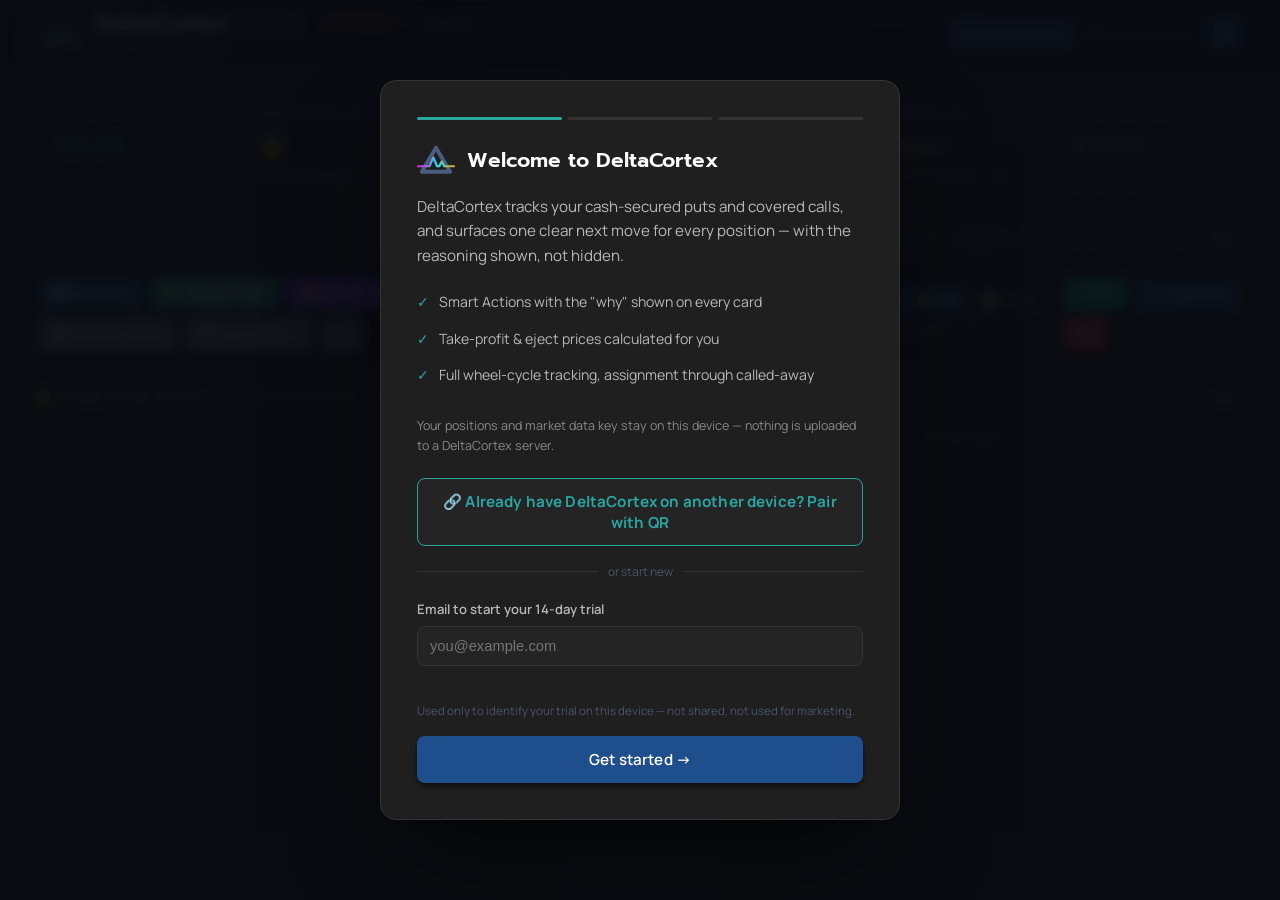
==== app/index.html @ 76689240 "Release v1.0.48" ====
<!DOCTYPE html>
<html lang="en">
<head>
    <meta charset="UTF-8">
    <meta name="viewport" content="width=device-width, initial-scale=1.0, maximum-scale=1.0, viewport-fit=cover">
    <meta name="apple-mobile-web-app-capable" content="yes">
    <meta name="apple-mobile-web-app-status-bar-style" content="black-translucent">
    <meta name="apple-mobile-web-app-title" content="DeltaCortex">
    <meta name="mobile-web-app-capable" content="yes">
    <meta name="theme-color" content="#0f0f12">
    <link rel="apple-touch-icon" href="[data-uri]">
    <link rel="apple-touch-icon" sizes="180x180" href="[data-uri]">
    <link rel="icon" type="image/png" sizes="512x512" href="[data-uri]">
    <title>DeltaCortex — Options Trading Engine</title>
    <link rel="icon" href="data:image/svg+xml,%3Csvg xmlns='http://www.w3.org/2000/svg' viewBox='0 0 136 110'%3E%3Cdefs%3E%3ClinearGradient id='g' x1='0' y1='0' x2='1' y2='0'%3E%3Cstop offset='0' stop-color='%23F015E0'/%3E%3Cstop offset='0.55' stop-color='%2322E5EE'/%3E%3Cstop offset='1' stop-color='%23EFA21B'/%3E%3C/linearGradient%3E%3C/defs%3E%3Cpath d='M68 10 L120 98 L16 98 Z' fill='none' stroke='%234a5d7e' stroke-width='16' stroke-linejoin='round'/%3E%3Cpath d='M4 78 L46 78 L60 48 L74 78 L82 78 L91 62 L100 78 L132 78' fill='none' stroke='url(%23g)' stroke-width='10' stroke-linecap='round' stroke-linejoin='round'/%3E%3C/svg%3E">
    <link rel="preconnect" href="https://fonts.googleapis.com">
    <link rel="preconnect" href="https://fonts.gstatic.com" crossorigin>
    <link href="https://fonts.googleapis.com/css2?family=Manrope:wght@400;500;600;700;800&family=Prompt:wght@500;600;700&display=swap" rel="stylesheet">
    <style>
        :root {
            /* DeltaCortex logo: delta lightens in light theme */
        [data-theme="light"] .dc-delta { stroke: #9aa7bd !important; }

        /* DeltaCortex Brand Color Palette */
            --clarity-blue: #1E4E8C;
            --accent-gold: #D4A037;
            --slate-black: #1A1A1A;
            --signal-teal: #2AA6A1;
            --signal-blue: #3a86ff;
            --electric-violet: #7c3aed;
            --crimson-ember: #dc2626;
            --midnight-indigo: #312e81;
            --platinum-gray: #B8B8B8;
            
            /* Extended functional colors */
            --primary: #1E4E8C;
            --success-color: #10b981;
            --danger-color: #ef4444;
            --warning-color: #f59e0b;
            
            /* Dark Mode (Default) Surface colors */
            --dark-surface: #242424;
            --darker-surface: #0d0d0d;
            --border-color: #333333;
            --card-bg: #1F1F1F;
            --bg-tertiary: #2a2a2a;
            
            /* Dark Mode Text colors */
            --text-primary: #FFFFFF;
            --text-secondary: #B8B8B8;
            --text-muted: #888888;
            --light-text: #FFFFFF;
            
            /* Shadows */
            --shadow-md: 0 4px 6px -1px rgba(0, 0, 0, 0.6);
            --shadow-lg: 0 10px 15px -3px rgba(0, 0, 0, 0.7);
            --shadow-xl: 0 20px 25px -5px rgba(0, 0, 0, 0.8);
        }

        /* Light Mode Theme */
        [data-theme="light"] {
            /* Light Mode Surface colors */
            --dark-surface: #F5F5F5;
            --darker-surface: #FFFFFF;
            --slate-black: #FFFFFF;
            --border-color: #D1D5DB;
            --card-bg: #FFFFFF;
            --bg-tertiary: #F3F4F6;
            
            /* Light Mode Text colors */
            --text-primary: #1A1A1A;
            --text-secondary: #4B5563;
            --text-muted: #6B7280;
            --light-text: #FFFFFF;
            --platinum-gray: #4B5563;
            
            /* Light Mode Shadows */
            --shadow-md: 0 4px 6px -1px rgba(0, 0, 0, 0.1);
            --shadow-lg: 0 10px 15px -3px rgba(0, 0, 0, 0.1);
            --shadow-xl: 0 20px 25px -5px rgba(0, 0, 0, 0.1);
        }

        /* Light Mode Body and General Text */
        [data-theme="light"] body {
            background: #F5F5F5;
            color: #1A1A1A !important;
        }

        [data-theme="light"] * {
            color: inherit;
        }

        /* Light Mode Header Specific Styles */
        [data-theme="light"] .header {
            background: linear-gradient(135deg, #E5E7EB 0%, #F9FAFB 100%);
            color: #1A1A1A !important;
            border-bottom: 3px solid var(--clarity-blue);
        }

        /* Light Mode Buttons - Keep white text on colored backgrounds for contrast */
        [data-theme="light"] .refresh-btn {
            background: var(--signal-teal);
            color: white !important; /* White text on teal is readable */
        }

        [data-theme="light"] .theme-toggle-btn {
            background: var(--clarity-blue);
            color: white !important; /* White text on blue is readable */
        }

        [data-theme="light"] .refresh-btn svg,
        [data-theme="light"] .theme-toggle-btn svg {
            stroke: white !important; /* White icons */
        }

        * {
            margin: 0;
            padding: 0;
            box-sizing: border-box;
        }

        body {
            /* Using Manrope - popular in fintech, excellent screen readability */
            font-family: 'Manrope', -apple-system, system-ui, sans-serif;
            font-weight: 400;
            background: var(--slate-black);
            color: var(--text-primary);
            line-height: 1.6;
            min-height: 100vh;
        }

        /* Headings use Manrope Bold */
        h1, h2, h3, h4, h5, h6 {
            font-family: 'Manrope', sans-serif;
            font-weight: 700;
            letter-spacing: -0.01em;
        }

        /* Dashboard labels use Manrope SemiBold */
        .label-text {
            font-family: 'Manrope', sans-serif;
            font-weight: 600;
        }

        .container {
            max-width: 98%; /* Increased from 1600px to use more screen width */
            margin: 0 auto;
            background: var(--dark-surface);
            min-height: 100vh;
        }

        /* Header/Branding */
        .header {
            background: linear-gradient(135deg, var(--slate-black) 0%, var(--darker-surface) 100%);
            color: white;
            padding: 1rem 1.5rem; /* Reduced from 2.5rem 2rem */
            box-shadow: var(--shadow-md);
            border-bottom: 2px solid var(--clarity-blue); /* Reduced from 3px */
            position: sticky;
            top: 0;
            z-index: 100;
        }

        .brand-container {
            max-width: 1600px;
            margin: 0 auto;
            display: flex;
            align-items: center;
            justify-content: space-between;
            gap: 1rem;
        }

        .brand-logo {
            display: flex;
            align-items: center;
            gap: 0.75rem; /* Reduced from 1rem */
        }

        .brand-logo img {
            height: clamp(60px, 10vh, 100px); /* Reduced from 120px-220px to 60px-100px */
            width: auto;
            max-width: 100%;
            object-fit: contain;
        }

        #fallbackLogo {
            font-size: clamp(1.2rem, 2.5vw, 1.8rem);
        }

        /* .brand-icon removed — was leftover placeholder styling (generated a duplicate
           "X" via ::after) from an earlier design pass. Replaced with the real
           DeltaCortex mark inline in the About section. */

        .brand-text h1 {
            font-family: 'Manrope', sans-serif;
            font-weight: 800;
            font-size: 1.5rem;
            color: white;
            margin: 0;
            letter-spacing: 0.05em;
            line-height: 1.2;
        }

        .brand-text h1 .xq-highlight {
            color: var(--accent-gold);
            font-weight: 900;
        }

        .brand-text .tagline {
            font-family: 'Manrope', sans-serif;
            font-weight: 400;
            font-size: 0.75rem;
            color: var(--accent-gold);
            margin-top: 2px;
            letter-spacing: 0.02em;
        }

        .version-badge {
            background: var(--accent-gold);
            color: var(--slate-black);
            padding: 0.3rem 0.75rem;
            border-radius: 4px;
            font-family: 'Manrope', sans-serif;
            font-weight: 700;
            font-size: 0.7rem;
            letter-spacing: 0.05em;
            text-transform: uppercase;
            box-shadow: var(--shadow-md);
        }

        /* Header Controls */
        .header-controls {
            display: flex;
            align-items: center;
            gap: 0.75rem;
        }

        .refresh-btn, .theme-toggle-btn {
            display: flex;
            align-items: center;
            gap: 0.4rem;
            padding: 0.5rem 0.875rem;
            background: var(--signal-teal);
            color: white !important;
            border: none;
            border-radius: 6px;
            font-family: 'Manrope', sans-serif;
            font-weight: 600;
            font-size: 0.9rem;
            cursor: pointer;
            transition: all 0.3s ease;
            box-shadow: var(--shadow-md);
        }

        .refresh-btn:hover {
            background: #238f8b;
            transform: translateY(-1px);
            box-shadow: var(--shadow-lg);
        }

        .refresh-btn:active {
            transform: translateY(0);
        }

        .theme-toggle-btn {
            padding: 0.6rem;
            background: var(--clarity-blue);
        }

        .theme-toggle-btn:hover {
            background: #1a4478;
            transform: translateY(-1px);
            box-shadow: var(--shadow-lg);
        }

        .refresh-btn svg, .theme-toggle-btn svg {
            flex-shrink: 0;
            stroke: white !important;
        }

        .stats-bar {
            display: grid;
            grid-template-columns: repeat(auto-fit, minmax(200px, 1fr));
            gap: 20px;
            padding: 30px;
            background: var(--slate-black);
            border-bottom: 1px solid var(--border-color);
        }

        .stat-card {
            background: var(--card-bg);
            padding: 24px;
            border-radius: 12px;
            box-shadow: var(--shadow-md);
            text-align: center;
            border: 1px solid var(--border-color);
            transition: all 0.3s ease;
        }

        .stat-card:hover {
            transform: translateY(-3px);
            box-shadow: var(--shadow-lg);
            border-color: var(--clarity-blue);
        }

        .stat-label {
            font-family: 'Manrope', sans-serif;
            font-weight: 500;
            font-size: 0.8em;
            color: var(--text-secondary);
            text-transform: uppercase;
            letter-spacing: 0.08em;
            margin-bottom: 10px;
        }

        .stat-value {
            font-family: 'Manrope', sans-serif;
            font-weight: 700;
            font-size: 1.9em;
            color: var(--text-primary);
            letter-spacing: -0.02em;
        }

        .dash-value.positive { color: var(--success-color); }
        .dash-value.negative { color: var(--danger-color); }
        .stat-value.positive {
            color: var(--success-color);
        }

        .stat-value.negative {
            color: var(--danger-color);
        }

        .button-group {
            display: flex;
            gap: 15px;
            flex-wrap: wrap;
        }

        button {
            padding: 12px 24px;
            border: none;
            border-radius: 8px;
            font-family: 'Manrope', sans-serif;
            font-weight: 600;
            font-size: 0.95em;
            cursor: pointer;
            transition: all 0.3s ease;
            letter-spacing: 0.01em;
        }

        .btn-primary {
            background: var(--clarity-blue);
            color: white;
            box-shadow: var(--shadow-md);
        }

        .btn-primary:hover {
            background: #1a4277;
            transform: translateY(-2px);
            box-shadow: 0 6px 20px rgba(30, 78, 140, 0.4);
        }

        .btn-success {
            background: var(--signal-teal);
            color: white;
            box-shadow: var(--shadow-md);
        }

        .btn-success:hover {
            background: #248d89;
            box-shadow: 0 6px 20px rgba(42, 166, 161, 0.4);
        }

        .btn-danger {
            background: var(--danger-color);
            color: white;
            box-shadow: var(--shadow-md);
        }

        .btn-danger:hover {
            background: #dc2626;
            box-shadow: 0 6px 20px rgba(239, 68, 68, 0.4);
        }

        .controls {
            padding: 30px;
            background: var(--slate-black);
            border-bottom: 1px solid var(--border-color);
        }

        .table-container {
            padding: 20px;
            overflow-x: auto;
            background: var(--dark-surface);
        }

        table {
            width: 100%;
            border-collapse: collapse;
            font-size: 0.75em; /* Reduced from 0.9em */
            font-family: 'Manrope', sans-serif;
            table-layout: auto; /* Allow columns to size based on content */
        }

        th {
            background: linear-gradient(135deg, var(--clarity-blue) 0%, var(--signal-teal) 100%);
            color: white;
            padding: 10px 8px; /* Reduced from 16px 12px */
            text-align: left;
            font-family: 'Manrope', sans-serif;
            font-weight: 700;
            font-size: 0.8em; /* Reduced from 0.85em */
            text-transform: uppercase;
            letter-spacing: 0.03em; /* Reduced from 0.05em */
            position: sticky;
            top: 0;
            z-index: 10;
            box-shadow: 0 2px 8px rgba(0,0,0,0.4);
            white-space: nowrap; /* Prevent header wrapping */
        }

        td {
            padding: 10px 8px; /* Reduced from 16px 12px */
            border-bottom: 1px solid var(--border-color);
            color: var(--text-primary);
            background: var(--card-bg);
            font-weight: 400;
            white-space: nowrap; /* Prevent cell content wrapping */
        }

        /* Specific column widths to optimize space */
        th:nth-child(1), td:nth-child(1) { width: 8%; }  /* Symbol */
        th:nth-child(2), td:nth-child(2) { width: 7%; }  /* Entry Date */
        th:nth-child(3), td:nth-child(3) { width: 7%; }  /* Expiry */
        th:nth-child(4), td:nth-child(4) { width: 6%; }  /* Strike */
        th:nth-child(5), td:nth-child(5) { width: 7%; }  /* Premium */
        th:nth-child(6), td:nth-child(6) { width: 5%; }  /* Contracts */
        th:nth-child(7), td:nth-child(7) { width: 8%; }  /* Cash Required */
        th:nth-child(8), td:nth-child(8) { width: 6%; }  /* Current Price */
        th:nth-child(9), td:nth-child(9) { width: 7%; }  /* Breakeven */
        th:nth-child(10), td:nth-child(10) { width: 6%; }  /* DTE */
        th:nth-child(11), td:nth-child(11) { width: 6%; }  /* Return */
        th:nth-child(12), td:nth-child(12) { width: 8%; }  /* Unrealized P/L */
        th:nth-child(13), td:nth-child(13) { width: 6%; }  /* Margin */
        th:nth-child(14), td:nth-child(14) { width: 7%; }  /* Priority */
        th:nth-child(15), td:nth-child(15) { width: 6%; }  /* Actions */

        tr:hover td {
            background: var(--dark-surface);
        }

        .priority-HIGH {
            background: rgba(239, 68, 68, 0.12) !important;
            border-left: 4px solid var(--danger-color);
        }

        .priority-MEDIUM {
            background: rgba(212, 160, 55, 0.12) !important;
            border-left: 4px solid var(--accent-gold);
        }

        .priority-WATCH {
            background: rgba(42, 166, 161, 0.10) !important;
            border-left: 4px solid var(--signal-teal);
        }

        .priority-LOW {
            background: rgba(16, 185, 129, 0.12) !important;
            border-left: 4px solid #28a745;
        }

        .action-badge {
            display: inline-block;
            padding: 6px 12px;
            border-radius: 4px;
            font-size: 0.85em;
            font-weight: 600;
            white-space: nowrap;
        }

        .action-CLOSE, .action-CLOSE-ROLL, .action-MONITOR-CLOSELY, .action-CLOSE---CUT-LOSS, .action-CLOSE---PRE-EARNINGS {
            background: #f8d7da;
            color: #721c24;
        }

        .action-ROLL-OUT, .action-ROLL-OUT-ADJUST, .action-ROLL-OUT-DOWN, .action-MANAGE-ACTIVELY, .action-ROLL-NOW, .action-HOLD-EXERCISE, .action-CLOSE---TAKE-PROFIT, .action-CONSIDER-CLOSING, .action-TAKE-PROFIT {
            background: #fff3cd;
            color: #856404;
        }

        .action-HOLD, .action-LET-EXPIRE, .action-HOLD---WATCH, .action-HOLD-CLOSE, .action-HOLD-REVIEW {
            background: #d4edda;
            color: #155724;
        }

        /* Health Score visual states */
        .health-score-cell {
            text-align: center;
            font-weight: 800;
            font-size: 1.05em;
            min-width: 52px;
        }
        .health-excellent { color: var(--success-color); }
        .health-good { color: var(--signal-teal); }
        .health-caution { color: var(--warning-color); }
        .health-warning { color: #f97316; }
        .health-critical { color: var(--danger-color); animation: pulse-urgent 2s ease-in-out infinite; }

        .health-bar {
            height: 4px;
            border-radius: 2px;
            margin-top: 3px;
            background: var(--border-color);
            overflow: hidden;
        }
        .health-bar-fill {
            height: 100%;
            border-radius: 2px;
            transition: width 0.3s ease;
        }

        /* Smart Action styling */
        .smart-action-cell {
            font-size: 0.88em;
            line-height: 1.3;
            max-width: 220px;
            white-space: nowrap;
        }
        .smart-action-text {
            font-weight: 600;
            color: var(--text-primary);
        }

        /* Scan button states */
        .scan-btn {
            padding: 6px 12px;
            font-size: 0.85em;
            margin-right: 5px;
            color: white;
            border: none;
            border-radius: 4px;
            cursor: pointer;
            transition: all 0.3s ease;
        }
        .scan-btn-active {
            background: var(--signal-teal);
            animation: scan-pulse 2s ease-in-out infinite;
            box-shadow: 0 0 8px rgba(42, 166, 161, 0.4);
        }
        .scan-btn-optional {
            background: var(--signal-teal);
            opacity: 0.7;
        }
        .scan-btn-optional:hover {
            opacity: 1;
        }
        .scan-btn-dimmed {
            background: var(--border-color);
            opacity: 0.4;
            cursor: default;
        }
        .scan-btn-dimmed:hover {
            opacity: 0.5;
        }
        @keyframes scan-pulse {
            0%, 100% { box-shadow: 0 0 4px rgba(42, 166, 161, 0.3); }
            50% { box-shadow: 0 0 12px rgba(42, 166, 161, 0.6); }
        }

        .delta-positive {
            color: var(--success-color);
            font-weight: 600;
        }

        .delta-negative {
            color: var(--danger-color);
            font-weight: 600;
        }

        /* Graduated Delta color coding (absolute value based) */
        .delta-safe {
            color: var(--success-color);
            font-weight: 700;
        }
        .delta-comfort {
            color: var(--signal-teal);
            font-weight: 600;
        }
        .delta-caution {
            color: var(--warning-color);
            font-weight: 700;
        }
        .delta-danger {
            color: var(--danger-color);
            font-weight: 700;
        }

        /* Graduated DTE color coding */
        .dte-safe {
            color: var(--success-color);
            font-weight: 600;
        }
        .dte-monitor {
            color: var(--signal-teal);
            font-weight: 600;
        }
        .dte-warning {
            color: var(--warning-color);
            font-weight: 700;
        }
        .dte-urgent {
            color: var(--danger-color);
            font-weight: 700;
            animation: pulse-urgent 2s ease-in-out infinite;
        }

        @keyframes pulse-urgent {
            0%, 100% { opacity: 1; }
            50% { opacity: 0.6; }
        }

        .iv-signal {
            font-size: 0.85em;
            padding: 4px 8px;
            border-radius: 4px;
        }

        .modal {
            display: none;
            position: fixed;
            z-index: 1000;
            left: 0;
            top: 0;
            width: 100%;
            height: 100%;
            background: rgba(0,0,0,0.7);
        }

        .modal-content {
            background: var(--card-bg);
            margin: 20px auto;
            padding: 28px;
            border-radius: 12px;
            max-width: 600px;
            width: 90%;
            max-height: calc(100vh - 40px);
            overflow-y: auto;
            box-shadow: var(--shadow-xl);
            border: 1px solid var(--border-color);
        }

        .modal h2 {
            margin-bottom: 24px;
            color: var(--text-primary);
            font-family: 'Manrope', sans-serif;
            font-weight: 700;
            letter-spacing: -0.02em;
        }

        .form-group {
            margin-bottom: 14px;
        }

        .form-group label {
            display: block;
            margin-bottom: 5px;
            font-family: 'Manrope', sans-serif;
            font-weight: 600;
            color: var(--text-primary);
            font-size: 0.85em;
            letter-spacing: 0.01em;
        }

        .form-group input,
        .form-group select {
            width: 100%;
            padding: 10px;
            border: 2px solid var(--border-color);
            border-radius: 8px;
            font-size: 1em;
            background: var(--slate-black);
            color: var(--text-primary);
            font-family: 'Manrope', sans-serif;
            transition: all 0.2s ease;
        }

        .form-group input:focus,
        .form-group select:focus {
            outline: none;
            border-color: var(--clarity-blue);
            box-shadow: 0 0 0 3px rgba(30, 78, 140, 0.2);
        }

        .form-group input::placeholder {
            color: var(--text-muted);
        }

        .api-status {
            display: inline-block;
            padding: 4px 8px;
            border-radius: 4px;
            font-size: 0.85em;
            margin-left: 10px;
        }

        .api-status.connected {
            background: #d4edda;
            color: #155724;
        }

        .api-status.disconnected {
            background: #f8d7da;
            color: #721c24;
        }

        .api-settings {
            padding: 20px 30px;
            background: var(--midnight-indigo);
            border-bottom: 2px solid var(--border-color);
        }

        .api-settings h3 {
            color: var(--light-text);
            font-family: 'Montserrat', sans-serif;
            font-weight: 600;
        }

        .refresh-btn {
            background: var(--signal-blue);
            color: white;
        }

        .refresh-btn:hover {
            background: #2667CC;
        }

        .refresh-btn:disabled, .btn-ghost:disabled, .btn-pa:disabled {
            opacity: 0.45;
            cursor: not-allowed;
            transform: none !important;
        }

        .loading {
            display: inline-block;
            width: 12px;
            height: 12px;
            border: 2px solid var(--dark-surface);
            border-top: 2px solid var(--electric-violet);
            border-radius: 50%;
            animation: spin 1s linear infinite;
            margin-left: 8px;
        }

        @keyframes spin {
            0% { transform: rotate(0deg); }
            100% { transform: rotate(360deg); }
        }

        .close {
            float: right;
            font-size: 28px;
            font-weight: bold;
            cursor: pointer;
            color: var(--platinum-gray);
        }

        .close:hover {
            color: var(--crimson-ember);
        }

        .reason-text {
            font-size: 0.85em;
            color: #6c757d;
            line-height: 1.4;
        }

        .position-type {
            padding: 4px 8px;
            border-radius: 4px;
            font-size: 0.85em;
            font-weight: 600;
        }

        .position-SHORT {
            background: #f8d7da;
            color: #721c24;
        }

        .position-LONG {
            background: #d4edda;
            color: #155724;
        }

        .empty-state {
            text-align: center;
            padding: 60px 30px;
            color: #6c757d;
        }

        .empty-state h3 {
            margin-bottom: 15px;
            color: #495057;
        }

        @media (max-width: 768px) {
            .header h1 { font-size: 1.8em; }
            .stats-bar { grid-template-columns: 1fr; }
            /* Note: card buttons are sized in the mobile block below; no global button override here */
            table { font-size: 0.75em; }
            th, td { padding: 10px 5px; }
        }

        /* ═══════════════════════════════════════════════════════════════
           UI OPTIMIZATION — v4 Dashboard Redesign
           ═══════════════════════════════════════════════════════════════ */

        /* Tighter stats bar */
        .stats-bar {
            padding: 16px 24px;
            gap: 12px;
            grid-template-columns: repeat(4, 1fr);
        }
        .stat-card {
            padding: 14px 16px;
            border-radius: 8px;
        }
        .stat-value {
            font-size: 1.5em;
        }
        .stat-label {
            font-size: 0.7em;
            margin-bottom: 6px;
        }

        /* Grouped controls bar */
        .controls {
            padding: 12px 24px;
            display: flex;
            align-items: center;
            justify-content: space-between;
        }
        .controls .button-group {
            gap: 6px;
        }
        .controls button {
            padding: 8px 14px;
            font-size: 0.82em;
        }

        /* Tighter table */
        table { font-size: 0.8em; }
        th { padding: 8px 6px; font-size: 0.72em; letter-spacing: 0.02em; }
        td { padding: 7px 6px; }

        /* Score column — make it the visual anchor */
        .health-score-cell {
            min-width: 56px;
            font-size: 1.15em;
        }
        .health-bar { height: 3px; margin-top: 2px; }

        /* Smart Action — give it breathing room */
        .smart-action-cell {
            max-width: 260px;
            font-size: 0.9em;
            padding-right: 12px !important;
        }

        /* Row health-band left border override — use score data attribute */
        tr[data-health] { transition: background 0.2s ease; }
        tr[data-health]:hover td { background: rgba(42, 166, 161, 0.06); }

        /* Action buttons — compact pill style */
        td button {
            padding: 4px 8px !important;
            font-size: 0.78em !important;
            border-radius: 4px !important;
            margin-right: 3px !important;
        }

        /* Earnings manager tighter */
        #earningsManager {
            margin: 0;
            padding: 8px 24px;
            border-radius: 0;
            border-left: none;
            border-bottom: 1px solid var(--border-color);
        }

        /* Table container — remove excess padding */
        .table-container { padding: 0; }

        /* Editable cell hint */
        td[onclick*="editEntryIV"] {
            border-bottom: 1px dashed var(--text-muted);
            transition: border-color 0.2s;
        }
        td[onclick*="editEntryIV"]:hover {
            border-bottom-color: var(--signal-teal);
            color: var(--text-primary) !important;
        }

        /* ═══ Phase 1: Dashboard cards ═══ */
        .dash { display: grid; grid-template-columns: repeat(6, 1fr); gap: 12px; }
        .dash-card { background: var(--card-bg); border: 1px solid var(--border-color); border-radius: 10px; padding: 14px 16px; }
        .dash-label { font-size: 0.7rem; font-weight: 600; color: var(--text-muted); text-transform: uppercase; letter-spacing: 0.05em; }
        .dash-value { font-size: 1.5rem; font-weight: 800; margin: 2px 0; }
        .dash-sub { font-size: 0.75rem; color: var(--text-muted); font-weight: 400; }
        .dash-bar { height: 4px; border-radius: 2px; background: var(--border-color); margin-top: 8px; overflow: hidden; }
        .status-strip { display: flex; flex-wrap: wrap; gap: 18px; justify-content: flex-end; padding: 8px 24px 14px; font-size: 0.72rem; color: var(--text-muted); border-bottom: 1px solid var(--border-color); }
        .status-strip strong { color: var(--text-secondary); }
        @media (max-width: 900px) { .dash { grid-template-columns: repeat(2, 1fr); } }

        /* ═══ Phase 1: Position cards ═══ */
        .pos-card { background: var(--card-bg); border: 1px solid var(--border-color); border-radius: 10px; margin-bottom: 8px; overflow: hidden; transition: border-color 0.15s; }
        .pos-card:hover { border-color: #3d3d3d; }
        .pos-card.prio-HIGH { border-left: 3px solid var(--danger-color); }
        .pos-card.prio-MEDIUM { border-left: 3px solid var(--warning-color); }
        .pos-card.prio-LOW { border-left: 3px solid var(--success-color); }
        .pos-card.prio-SHARES { border-left: 3px solid #7c3aed; }
        .pos-card.prio-LOCKED { border-left: 3px solid var(--border-color); }
        .pos-main { display: grid; grid-template-columns: minmax(190px, 230px) 1fr 150px minmax(180px, 220px) 130px; align-items: center; gap: 16px; padding: 13px 18px; cursor: pointer; }
        .pos-id .sym { font-size: 1rem; font-weight: 800; }
        .pos-id .sub { font-size: 0.75rem; color: var(--text-muted); margin-top: 2px; }
        .chain-tag { font-size: 0.65rem; background: rgba(42,166,161,0.15); color: var(--signal-teal); padding: 1px 6px; border-radius: 4px; margin-left: 6px; font-weight: 700; }
        .pos-metrics { display: flex; flex-wrap: wrap; gap: 8px 20px; font-size: 0.78rem; color: var(--text-secondary); }
        .pos-metrics .m { white-space: nowrap; }
        .pos-metrics .m b { color: var(--text-primary); font-weight: 700; }
        .m.safe b { color: var(--success-color); }
        .m.warn b { color: var(--warning-color); }
        .m.bad b { color: var(--danger-color); }
        .pos-pl { text-align: right; }
        .pos-pl .plv { font-size: 1.15rem; font-weight: 800; }
        .pos-pl .plpct { font-size: 0.75rem; font-weight: 600; }
        .pos-pl.up .plv, .pos-pl.up .plpct { color: var(--success-color); }
        .pos-pl.down .plv, .pos-pl.down .plpct { color: var(--danger-color); }
        /* Down but genuinely healthy (Health Score ≥60) — a modest, expected
           drawdown that theta/time hasn't caught up on yet shouldn't trigger
           the same visceral alarm as a position that's actually in trouble.
           Muted amber instead of full red; the raw number is still negative,
           just not screaming "danger" when nothing's actually wrong. */
        .pos-pl.down-mild .plv, .pos-pl.down-mild .plpct { color: var(--warning-color); opacity: 0.9; }
        .pos-action-col { display: flex; flex-direction: column; gap: 3px; }
        .action-text { font-size: 0.84rem; font-weight: 700; }
        .health-mini { display: flex; align-items: center; gap: 6px; font-size: 0.7rem; color: var(--text-muted); }
        .health-track { width: 60px; height: 3px; background: var(--border-color); border-radius: 2px; }
        .health-track > div { height: 100%; border-radius: 2px; }
        .pos-buttons { display: flex; gap: 6px; justify-content: flex-end; align-items: center; }
        /* Shares cards: 4-col main (no button column) + dedicated button row below */
        .shares-main { grid-template-columns: minmax(190px, 240px) 1fr 150px minmax(170px, 210px) !important; }
        .shares-buttons { display: flex; gap: 8px; flex-wrap: wrap; padding: 0 18px 14px; }
        .shares-buttons .btn-pa { padding: 8px 14px; }
        .btn-pa { padding: 7px 14px; border: none; border-radius: 6px; font-weight: 700; font-size: 0.8rem; cursor: pointer; font-family: inherit; white-space: nowrap; }
        .bpa-close { background: var(--danger-color); color: white; }
        .bpa-roll { background: var(--warning-color); color: #000; }
        .bpa-hold { background: var(--dark-surface); color: var(--text-secondary); border: 1px solid var(--border-color); }
        .bpa-cc { background: #7c3aed; color: white; }
        .pos-drawer { border-top: 1px solid var(--border-color); background: var(--dark-surface); padding: 16px 18px; display: grid; grid-template-columns: repeat(4, 1fr); gap: 14px; }
        .drawer-group { background: var(--card-bg); border-radius: 8px; padding: 12px 14px; }
        .drawer-title { font-size: 0.7rem; font-weight: 600; color: var(--text-muted); text-transform: uppercase; letter-spacing: 0.05em; margin-bottom: 8px; }
        .drawer-row { display: flex; justify-content: space-between; font-size: 0.8rem; padding: 3px 0; }
        .drawer-row .k { color: var(--text-muted); }
        .drawer-row .v { font-weight: 700; }
        .drawer-actions { grid-column: 1 / -1; display: flex; flex-wrap: wrap; gap: 8px; padding-top: 4px; }
        .btn-ghost { padding: 6px 12px; border-radius: 6px; border: 1px solid var(--border-color); background: transparent; color: var(--text-secondary); font-size: 0.75rem; font-weight: 600; cursor: pointer; font-family: inherit; }
        .btn-ghost:hover { background: var(--card-bg); color: var(--text-primary); }
        .btn-ghost.destructive { color: var(--danger-color); border-color: rgba(239,68,68,0.3); }
        .group-header-card { padding: 10px 14px; margin: 14px 0 8px; border-radius: 8px; background: linear-gradient(90deg, rgba(30,78,140,0.15) 0%, transparent 100%); border-left: 3px solid var(--clarity-blue); font-size: 0.88rem; }
        @media (max-width: 1000px) { .pos-main { grid-template-columns: 1fr 1fr; row-gap: 10px; } .pos-drawer { grid-template-columns: repeat(2, 1fr); } }


        /* ═══════════ MOBILE / PWA ═══════════ */
        @media (max-width: 640px) {
            body { -webkit-text-size-adjust: 100%; }
            /* ── Dashboard: 2-col compact ── */
            .dash { grid-template-columns: 1fr 1fr !important; gap: 7px; padding: 8px 10px 2px !important; }
            .dash-card { padding: 9px 11px !important; border-radius: 8px; }
            .dash-value { font-size: 1.05rem; margin: 1px 0; }
            .dash-label { font-size: 0.58rem; }
            .dash-sub { font-size: 0.62rem; }
            .dash-bar { margin-top: 5px; }
            .status-strip { justify-content: flex-start; gap: 7px 13px; padding: 7px 10px 10px; font-size: 0.64rem; }

            /* ── Position cards: vertical stack, tight ── */
            .pos-card { margin-bottom: 10px; }
            .pos-main { grid-template-columns: 1fr !important; gap: 9px; padding: 13px 14px; }
            .pos-id .sym { font-size: 0.98rem; }
            .pos-id .sub { font-size: 0.72rem; }
            .pos-metrics { gap: 5px 12px; font-size: 0.75rem; }
            /* P&L and action share a row to save vertical space */
            .pos-pl { text-align: left; display: flex; align-items: baseline; gap: 8px; }
            .pos-pl .plv { font-size: 1.15rem; }
            .pos-pl .plpct { font-size: 0.72rem; }
            .pos-action-col { gap: 4px; }
            .action-text { font-size: 0.86rem; }
            .why-line { font-size: 0.72rem !important; }
            /* Buttons: primary action gets generous tap target, ⋯ stays compact */
            .pos-buttons { justify-content: flex-start; flex-wrap: wrap; gap: 8px; }
            .btn-pa { padding: 11px 18px; font-size: 0.88rem; min-height: 44px; }
            .btn-pa[data-action="toggleDrawer"] { flex: 0 0 auto; min-width: 52px; }
            /* Drawer: single column, comfortable rows */
            .pos-drawer { grid-template-columns: 1fr !important; padding: 12px 14px; gap: 10px; }
            .drawer-row { padding: 5px 0; font-size: 0.84rem; }
            .drawer-actions { gap: 8px; }
            .drawer-actions .btn-ghost { flex: 1 1 calc(50% - 4px); text-align: center; min-height: 42px; padding: 9px 10px; }

            /* ── Triage panel: stack each row's content ── */
            #triagePanel .triage-row > div { flex-wrap: wrap; gap: 8px 10px !important; padding: 11px 13px !important; }
            #triagePanel .triage-row > div > div:nth-child(2) { min-width: 0 !important; flex: 1 1 auto; }
            #triagePanel .triage-row > div > div:nth-child(3) { flex: 1 1 100% !important; font-size: 0.8rem !important; }
            #triagePanel .triage-row span[style*="tap to view"] { display: none; }

            /* ── Shares cards same treatment ── */
            #sharesBody .pos-main, #sharesBody .shares-main { grid-template-columns: 1fr !important; }
            #sharesBody .shares-buttons { padding: 0 14px 12px; }
            #sharesBody .shares-buttons .btn-pa { flex: 1 1 auto; min-height: 44px; }

            /* ── Header: brand left, controls wrap below ── */
            .header, .header-content, .brand-container { flex-wrap: wrap; gap: 10px; }
            .brand-logo { flex: 1 1 auto; }
            .controls { flex-wrap: wrap; gap: 8px; width: 100%; }
            /* Each button-group wraps; tab group scrolls horizontally if tight */
            .controls .button-group { flex-wrap: wrap; gap: 6px; }
            .controls .button-group button { min-height: 44px; padding: 9px 14px; font-size: 0.9rem; line-height: 1; }
            /* The filter pill buttons (All/CSP/CC, Real/Paper/Both) carry hardcoded
               inline font-size/padding, which normally beats any class-based rule
               regardless of media query nesting — the line above never actually
               reached them. !important is the only way to win that fight without
               rewriting every place these buttons get their style set from JS. */
            #strategyFilterGroup button, #paperFilterGroup button {
                font-size: 0.85rem !important;
                padding: 9px 13px !important;
                min-height: 44px !important;
            }
            /* Add/trash row buttons size to content, not full width */
            .controls .button-group button { width: auto; flex: 0 1 auto; }
            /* Nav tabs (first group): with 6 buttons now (Weekly Audit and Weekly
               Review are recent, longer additions), nowrap + ellipsis was silently
               truncating labels at iPhone widths — roughly 57px available per
               button but "✅ Weekly Audit" alone needs ~98px. Wrap to a second
               row instead of cutting text off. */
            .controls .button-group:first-child { flex-wrap: wrap; width: 100%; gap: 6px; }
            .controls .button-group:first-child button { flex: 1 1 auto; min-width: fit-content; white-space: nowrap; padding: 9px 10px; font-size: 0.82rem; }

            /* ── Remaining tables (Performance drawer legs, earnings mgr) scroll ── */
            .table-container, .perf-table-wrap, #closedPositionsBody { overflow-x: auto; -webkit-overflow-scrolling: touch; }

            /* ── Modals full-width ── */
            #addModal, #rollModal, #importModal, #rollScannerModal { max-width: 100% !important; width: 100% !important; }
            .modal-content { padding: 18px 14px !important; }

            /* ── Settings: stack the sync grid ── */
            #settingsView .dash { grid-template-columns: 1fr !important; }

            h1, h2 { font-size: 1.3rem; }
            /* Group-by headers wrap their stat spans */
            .group-header-card { font-size: 0.8rem; line-height: 1.8; }
        }

        /* Safe-area insets for notch/home-bar (iPhone) */
        @supports (padding: max(0px)) {
            body { padding-left: max(0px, env(safe-area-inset-left)); padding-right: max(0px, env(safe-area-inset-right)); }
            .header, .header-content { padding-top: max(12px, env(safe-area-inset-top)); }
        }

        /* Larger default tap targets on touch devices */
        @media (pointer: coarse) {
            button { min-height: 40px; }
            input, select { min-height: 40px; font-size: 16px; }  /* 16px prevents iOS zoom-on-focus */
        }

        /* ═══════════════════════════════════════════════════════════════
           INFO TOOLTIPS — works on both hover (desktop) and tap (mobile,
           via JS toggle below). Native title="" attributes don't fire on
           touch at all, so this is the real explanation layer for anyone
           using the app on a phone.
           ═══════════════════════════════════════════════════════════════ */
        .info-tip {
            display: inline-flex; align-items: center; justify-content: center;
            width: 14px; height: 14px; border-radius: 50%;
            background: rgba(255,255,255,0.1); color: var(--text-muted, #8a93a9);
            font-size: 0.66em; font-weight: 700; cursor: help; margin-left: 4px;
            position: relative; vertical-align: middle; line-height: 1;
            flex-shrink: 0; user-select: none; text-transform: none;
        }
        .info-tip:hover, .info-tip.tip-active {
            background: var(--signal-teal, #2aa6a1); color: #0a0e17;
        }
        /* The nested span only holds the explanation text for JS to read — it is
           NEVER shown in place. Showing it in place is what caused it to be
           clipped by an ancestor card's overflow:hidden (needed for rounded
           corners). The actual visible tooltip is #globalTipBubble below,
           appended straight to <body> and positioned by JS, so no ancestor's
           overflow or stacking context can ever clip it again. */
        .info-tip .tip-bubble { display: none !important; }
        @media (pointer: coarse) {
            .info-tip { width: 17px; height: 17px; font-size: 0.72em; }
        }
        #globalTipBubble {
            display: none; position: fixed; max-width: 230px; width: max-content;
            background: var(--dark-surface, #0d1220); color: var(--text-primary, #eef1f7);
            border: 1px solid var(--border-color, #232c46); border-radius: 8px;
            padding: 9px 11px; font-size: 0.76rem; line-height: 1.45; font-weight: 400;
            z-index: 100000; box-shadow: 0 10px 28px rgba(0,0,0,0.45);
            text-align: left; white-space: normal; letter-spacing: normal; text-transform: none;
            pointer-events: none;
        }

        /* ═══ Compact Mobile View ═══
           Display-only: hides dashboard chrome not needed for a quick glance
           at open positions, and promotes the existing position cards/refresh
           button. Does not alter any render function or data — see CLAUDE.md
           on why this stays CSS-only. Applied via body.compact-view, toggled
           in JS by applyCompactView() (auto by viewport, or a sticky override
           from Settings → Compact Mobile View). Not nested in a @media query
           on purpose: an explicit "Always on" override must work at any
           viewport width. */
        body.compact-view #topStatsDash,
        body.compact-view .status-strip,
        body.compact-view #weeklyPlanPanel {
            display: none !important;
        }
        /* Secondary nav/actions — hidden to keep the position list reachable
           without scrolling. #activeTab and #settingsTab are deliberately
           NOT hidden: Settings is the only way to turn compact mode back off
           on a phone, and Positions is a harmless way back to this view. */
        body.compact-view #weeklyAuditBtn,
        body.compact-view #weeklyReviewBtn,
        body.compact-view #weeklyReviewBadge,
        body.compact-view #closedTab,
        body.compact-view #guideTab,
        body.compact-view #userGuideLink,
        body.compact-view #strategyFilterGroup,
        body.compact-view #paperFilterGroup,
        body.compact-view #addActionsGroup {
            display: none !important;
        }
        body.compact-view .pos-metrics,
        body.compact-view .pos-buttons {
            display: none !important;
        }
        body.compact-view .pos-main {
            grid-template-columns: 1fr !important;
        }
        body.compact-view #refreshAllData {
            padding: 12px 22px !important;
            font-size: 1rem !important;
        }

        /* ═══════════════════════════════════════════════════════════════
           PERFORMANCE TAB — Advanced Dashboard (headline row + tab shell)
           Phase 1 of a multi-phase build — see deltacortex-handoff-brief.md
           and performance-mockup.html for the full design and phase plan.
           ═══════════════════════════════════════════════════════════════ */
        .perf-headline-grid {
            display: grid;
            grid-template-columns: repeat(2, 1fr);
            gap: 8px;
            margin-bottom: 16px;
        }
        .perf-headline-card {
            background: var(--card-bg);
            border-radius: 10px;
            padding: 12px 13px;
            border: 1px solid var(--border-color);
        }
        .perf-headline-label {
            color: var(--text-muted);
            font-size: 10px;
            text-transform: uppercase;
            letter-spacing: 0.4px;
            margin-bottom: 4px;
        }
        .perf-headline-value-row {
            display: flex;
            align-items: baseline;
            justify-content: space-between;
        }
        .perf-headline-value {
            font-size: 20px;
            font-weight: 700;
            color: var(--text-primary);
        }
        .perf-headline-sub {
            color: var(--text-muted);
            font-size: 9.5px;
            margin-top: 2px;
        }
        .perf-tabs {
            display: flex;
            gap: 4px;
            background: var(--card-bg);
            border-radius: 9px;
            padding: 3px;
            margin-bottom: 12px;
            flex-wrap: wrap;
        }
        .perf-tab {
            flex: 1;
            min-width: 60px;
            text-align: center;
            padding: 8px 4px;
            border-radius: 7px;
            font-size: 12px;
            font-weight: 600;
            color: var(--text-muted);
            cursor: pointer;
            user-select: none;
        }
        .perf-tab.active {
            background: var(--clarity-blue);
            color: white;
        }
        .perf-tab-panel {
            display: none;
        }
        .perf-tab-panel.active {
            display: block;
        }
        .perf-panel {
            background: var(--card-bg);
            border-radius: 11px;
            padding: 16px;
            margin-bottom: 12px;
            border: 1px solid var(--border-color);
        }
        .perf-panel-title {
            color: var(--text-secondary);
            font-size: 13px;
            font-weight: 700;
            margin-bottom: 10px;
        }
        .perf-two-col {
            display: grid;
            grid-template-columns: 1fr 1fr;
            gap: 8px;
            margin-bottom: 12px;
        }
        .perf-stat-card {
            background: var(--card-bg);
            border-radius: 10px;
            padding: 12px 13px;
            border: 1px solid var(--border-color);
        }
        .perf-stat-sub {
            color: var(--text-muted);
            font-size: 10px;
            margin-top: 2px;
        }
        .perf-footnote {
            color: var(--text-muted);
            font-size: 10.5px;
            line-height: 1.5;
            margin-top: 8px;
            padding-top: 10px;
            border-top: 1px solid var(--border-color);
        }
        .perf-placeholder {
            color: var(--text-muted);
            font-size: 0.85em;
            font-style: italic;
            padding: 10px 0;
        }
    </style>
</head>
<body>
    <!-- ═══════════════════════════════════════════════════════════════
         FIRST-RUN ONBOARDING
         Shown once per browser (localStorage flag). Walks a new customer
         through: what the tool does → connect a market data key → optional
         sample position → done. Skippable at every step.
    ═══════════════════════════════════════════════════════════════ -->
    <div id="onboardingOverlay" style="display: none; position: fixed; top: 0; left: 0; width: 100vw; height: 100vh; z-index: 100000; background: rgba(8,10,16,0.92); backdrop-filter: blur(6px); align-items: center; justify-content: center; padding: 20px; overflow-y: auto;">
        <div style="max-width: 520px; width: 100%; background: var(--card-bg, #131a2c); border: 1px solid var(--border-color, #232c46); border-radius: 16px; padding: 36px; box-shadow: 0 40px 100px -30px rgba(0,0,0,0.8);">

            <!-- Step indicator -->
            <div style="display: flex; gap: 6px; margin-bottom: 24px;">
                <div class="ob-step-dot" data-step="1" style="flex: 1; height: 3px; border-radius: 2px; background: var(--signal-teal, #2aa6a1);"></div>
                <div class="ob-step-dot" data-step="2" style="flex: 1; height: 3px; border-radius: 2px; background: var(--border-color, #2a2a2e);"></div>
                <div class="ob-step-dot" data-step="3" style="flex: 1; height: 3px; border-radius: 2px; background: var(--border-color, #2a2a2e);"></div>
            </div>

            <!-- Step 1: Welcome -->
            <div class="ob-step" id="obStep1">
                <div style="display: flex; align-items: center; gap: 12px; margin-bottom: 18px;">
                    <svg width="38" height="30" viewBox="0 0 136 110" xmlns="http://www.w3.org/2000/svg">
                        <defs><linearGradient id="obg1" x1="0" y1="0" x2="1" y2="0"><stop offset="0" stop-color="#F015E0"/><stop offset="0.55" stop-color="#22E5EE"/><stop offset="1" stop-color="#EFA21B"/></linearGradient></defs>
                        <path d="M68 10 L120 98 L16 98 Z" fill="none" stroke="#4a5d7e" stroke-width="14" stroke-linejoin="round"/>
                        <path d="M2 78 L44 78 L58 46 L72 78 L80 78 L89 60 L98 78 L134 78" fill="none" stroke="url(#obg1)" stroke-width="8" stroke-linecap="round" stroke-linejoin="round"/>
                    </svg>
                    <div style="font-family: 'Prompt', sans-serif; font-weight: 600; font-size: 1.3em;">Welcome to DeltaCortex</div>
                </div>
                <p style="color: var(--text-secondary, #a0a8bd); font-size: 0.95em; line-height: 1.6; margin-bottom: 16px;">
                    DeltaCortex tracks your cash-secured puts and covered calls, and surfaces one clear next move for every position — with the reasoning shown, not hidden.
                </p>
                <ul style="list-style: none; padding: 0; margin-bottom: 22px;">
                    <li style="display: flex; gap: 10px; padding: 7px 0; font-size: 0.88em; color: var(--text-secondary, #a0a8bd);"><span style="color: var(--signal-teal, #2aa6a1);">✓</span> Smart Actions with the "why" shown on every card</li>
                    <li style="display: flex; gap: 10px; padding: 7px 0; font-size: 0.88em; color: var(--text-secondary, #a0a8bd);"><span style="color: var(--signal-teal, #2aa6a1);">✓</span> Take-profit &amp; eject prices calculated for you</li>
                    <li style="display: flex; gap: 10px; padding: 7px 0; font-size: 0.88em; color: var(--text-secondary, #a0a8bd);"><span style="color: var(--signal-teal, #2aa6a1);">✓</span> Full wheel-cycle tracking, assignment through called-away</li>
                </ul>
                <p style="color: var(--text-muted, #6b7280); font-size: 0.78em; margin-bottom: 22px;">Your positions and market data key stay on this device — nothing is uploaded to a DeltaCortex server.</p>

                <button onclick="openQrScanModal()" style="width: 100%; padding: 12px; margin-bottom: 16px; background: var(--dark-surface, #0d1220); border: 1px solid var(--signal-teal, #2aa6a1); border-radius: 8px; color: var(--signal-teal, #2aa6a1); font-weight: 700; cursor: pointer;">🔗 Already have DeltaCortex on another device? Pair with QR</button>
                <div style="display: flex; align-items: center; gap: 10px; margin-bottom: 18px; color: var(--text-faint, #4a5568); font-size: 0.75em;">
                    <div style="flex: 1; height: 1px; background: var(--border-color, #232c46);"></div>
                    or start new
                    <div style="flex: 1; height: 1px; background: var(--border-color, #232c46);"></div>
                </div>

                <label style="display: block; font-size: 0.82em; color: var(--text-secondary, #a0a8bd); font-weight: 600; margin-bottom: 6px;">Email to start your 14-day trial</label>
                <input type="email" id="obEmailInput" placeholder="you@example.com" autocomplete="email" style="width: 100%; padding: 11px 12px; border: 1px solid var(--border-color, #232c46); border-radius: 8px; background: var(--dark-surface, #0d1220); color: var(--text-primary, #eef1f7); font-size: 0.92em; margin-bottom: 8px;">
                <div id="obEmailResult" style="font-size: 0.8em; color: var(--danger-color, #f87171); min-height: 16px; margin-bottom: 12px;"></div>
                <p style="color: var(--text-faint, #4a5568); font-size: 0.72em; margin-bottom: 16px;">Used only to identify your trial on this device — not shared, not used for marketing.</p>
                <button onclick="obSubmitEmail()" class="btn-primary" style="width: 100%; padding: 13px;">Get started →</button>
            </div>

            <!-- Step 2: API key -->
            <div class="ob-step" id="obStep2" style="display: none;">
                <div style="font-family: 'Prompt', sans-serif; font-weight: 600; font-size: 1.2em; margin-bottom: 10px;">Connect your market data key</div>
                <p style="color: var(--text-secondary, #a0a8bd); font-size: 0.9em; line-height: 1.6; margin-bottom: 16px;">
                    DeltaCortex uses <a href="https://www.marketdata.app" target="_blank" rel="noopener" style="color: var(--signal-teal, #2aa6a1);">MarketData.app</a> for live option quotes. Sign up for a free or paid key on their site, then paste it below — it's stored only in this browser.
                </p>
                <input type="password" id="obApiKeyInput" placeholder="Paste your MarketData.app API key" style="width: 100%; padding: 11px 12px; border: 1px solid var(--border-color, #232c46); border-radius: 8px; background: var(--dark-surface, #0d1220); color: var(--text-primary, #eef1f7); font-size: 0.92em; margin-bottom: 12px;">
                <div id="obApiKeyResult" style="font-size: 0.82em; margin-bottom: 14px; min-height: 18px;"></div>
                <div style="display: flex; gap: 10px;">
                    <button onclick="obGoTo(1)" style="flex: 0 0 auto; padding: 12px 18px; background: transparent; border: 1px solid var(--border-color, #232c46); border-radius: 8px; color: var(--text-secondary, #a0a8bd); font-weight: 600; cursor: pointer;">Back</button>
                    <button onclick="obSaveApiKey()" class="btn-primary" style="flex: 1; padding: 12px;">Save &amp; continue →</button>
                </div>
                <button onclick="obGoTo(3)" style="width: 100%; margin-top: 10px; padding: 8px; background: transparent; border: none; color: var(--text-muted, #6b7280); font-size: 0.8em; cursor: pointer; text-decoration: underline;">I'll add my key later — skip</button>
            </div>

            <!-- Step 3: Sample data / finish -->
            <div class="ob-step" id="obStep3" style="display: none;">
                <div style="font-family: 'Prompt', sans-serif; font-weight: 600; font-size: 1.2em; margin-bottom: 10px;">You're set</div>
                <p style="color: var(--text-secondary, #a0a8bd); font-size: 0.9em; line-height: 1.6; margin-bottom: 20px;">
                    Add your first position, or load an example so you can see how a card, its drawer, and the Today's Decisions panel work before entering anything real.
                </p>
                <div style="display: flex; flex-direction: column; gap: 10px;">
                    <button onclick="obLoadSample()" style="padding: 13px; background: var(--dark-surface, #0d1220); border: 1px solid var(--border-color, #232c46); border-radius: 8px; color: var(--text-primary, #eef1f7); font-weight: 700; cursor: pointer;">📋 Load an example position</button>
                    <button onclick="obFinish()" class="btn-primary" style="padding: 13px;">Start fresh — I'll add my own →</button>
                </div>
                <p style="color: var(--text-faint, #4a5568); font-size: 0.74em; margin-top: 16px; text-align: center;">You can clear the example anytime from the trash icon.</p>
                <p style="font-size: 0.74em; margin-top: 6px; text-align: center;"><a href="/docs/" target="_blank" rel="noopener" style="color: var(--signal-teal, #2aa6a1);">Read the user guide ↗</a></p>
            </div>

        </div>
    </div>

    <div class="container">
        <header class="header" role="banner">
            <div class="brand-container">
                <div class="brand-logo">
                    <div style="display: flex; align-items: center; gap: 12px;">
                        <svg width="46" height="37" viewBox="0 0 136 110" xmlns="http://www.w3.org/2000/svg" aria-hidden="true">
                            <defs>
                                <filter id="dcGlow" x="-40%" y="-40%" width="180%" height="180%">
                                    <feGaussianBlur stdDeviation="2.5" result="b"/>
                                    <feMerge><feMergeNode in="b"/><feMergeNode in="SourceGraphic"/></feMerge>
                                </filter>
                                <linearGradient id="dcPulse" x1="0" y1="0" x2="1" y2="0">
                                    <stop offset="0" stop-color="#F015E0"/>
                                    <stop offset="0.55" stop-color="#22E5EE"/>
                                    <stop offset="1" stop-color="#EFA21B"/>
                                </linearGradient>
                            </defs>
                            <path class="dc-delta" d="M68 10 L120 98 L16 98 Z" fill="none" stroke="#4a5d7e" stroke-width="14" stroke-linejoin="round"/>
                            <path d="M2 78 L44 78 L58 46 L72 78 L80 78 L89 60 L98 78 L134 78"
                                  fill="none" stroke="url(#dcPulse)" stroke-width="8" stroke-linecap="round" stroke-linejoin="round" filter="url(#dcGlow)"/>
                        </svg>
                        <div>
                            <div style="font-weight: 600; font-family: 'Prompt', 'Manrope', sans-serif; font-size: 1.45em; line-height: 1; color: var(--text-primary);">DeltaCortex</div>
                            <div style="font-size: 0.68em; color: var(--text-muted); font-weight: 500; letter-spacing: 0.04em; margin-top: 3px;">Options Trading Engine</div>
                        </div>
                        <span id="versionBadge" title="App version — verify PC and iPhone match" style="align-self: flex-start; font-size: 0.7em; font-weight: 700; color: var(--signal-teal); background: rgba(42,166,161,0.12); border: 1px solid rgba(42,166,161,0.3); border-radius: 5px; padding: 2px 7px; margin-left: 4px; white-space: nowrap;"></span>
                        <span id="licenseBadge" title="License status — see Settings to manage" style="align-self: flex-start; font-size: 0.7em; font-weight: 700; border-radius: 5px; padding: 2px 7px; margin-left: 6px; white-space: nowrap; cursor: default;"></span>
                        <a id="licenseUpgradeLink" href="https://deltacortex.app/#pricing" target="_blank" rel="noopener" style="display: none; align-self: flex-start; font-size: 0.7em; font-weight: 700; color: var(--signal-teal); border: 1px solid rgba(42,166,161,0.35); background: rgba(42,166,161,0.12); border-radius: 5px; padding: 2px 7px; margin-left: 6px; white-space: nowrap; text-decoration: none;">Upgrade →</a>
                    </div>
                </div>
                <div class="header-controls">
                    <button id="refreshAllData" class="refresh-btn" onclick="refreshAllPositions()" title="Refresh All Data">
                        <svg width="18" height="18" viewBox="0 0 24 24" fill="none" stroke="currentColor" stroke-width="2">
                            <path d="M21.5 2v6h-6M2.5 22v-6h6M2 11.5a10 10 0 0 1 18.8-4.3M22 12.5a10 10 0 0 1-18.8 4.2"/>
                        </svg>
                        Refresh All
                    </button>
                    <span id="freshnessIndicator" style="font-size: 0.78em; color: var(--text-muted); white-space: nowrap; margin-left: 2px;" title="When option data was last refreshed"></span>
                    <button id="themeToggle" class="theme-toggle-btn" onclick="toggleTheme()" title="Toggle Light/Dark Mode">
                        <svg id="sunIcon" width="18" height="18" viewBox="0 0 24 24" fill="none" stroke="currentColor" stroke-width="2">
                            <circle cx="12" cy="12" r="5"/><line x1="12" y1="1" x2="12" y2="3"/><line x1="12" y1="21" x2="12" y2="23"/><line x1="4.22" y1="4.22" x2="5.64" y2="5.64"/><line x1="18.36" y1="18.36" x2="19.78" y2="19.78"/><line x1="1" y1="12" x2="3" y2="12"/><line x1="21" y1="12" x2="23" y2="12"/><line x1="4.22" y1="19.78" x2="5.64" y2="18.36"/><line x1="18.36" y1="5.64" x2="19.78" y2="4.22"/>
                        </svg>
                        <svg id="moonIcon" width="18" height="18" viewBox="0 0 24 24" fill="none" stroke="currentColor" stroke-width="2" style="display: none;">
                            <path d="M21 12.79A9 9 0 1 1 11.21 3 7 7 0 0 0 21 12.79z"/>
                        </svg>
                    </button>
                </div>
            </div>
        </header>
        <!-- ═══ Phase 1: 5 decision cards ═══ -->
        <div id="topStatsDash" class="dash" style="padding: 16px 24px 4px;">
            <div class="dash-card">
                <div class="dash-label">Total P&amp;L <span class="info-tip" tabindex="0" role="button" aria-label="More info"><span class="tip-bubble">Sum of unrealized profit/loss across every open position, marked at current price.</span>ⓘ</span></div>
                <div class="dash-value" id="totalPL">$0</div>
                <div class="dash-sub" id="totalPositions">0</div>
            </div>
            <div class="dash-card">
                <div class="dash-label">Needs Action <span class="info-tip" tabindex="0" role="button" aria-label="More info"><span class="tip-bubble">Positions the engine has flagged for a real decision right now — loss stops, assignment risk, idle capital, or earnings crossing. Matches the Today's Decisions list.</span>ⓘ</span></div>
                <div class="dash-value" id="highPriority" style="color: var(--danger-color);">0</div>
                <div class="dash-sub">positions flagged</div>
            </div>
            <div class="dash-card">
                <div class="dash-label">Deployed <span class="info-tip" tabindex="0" role="button" aria-label="More info"><span class="tip-bubble">Percent of your buying power currently tied up in collateral and share value. Target ~60% — too low wastes capital, too high leaves no room to roll or add positions.</span>ⓘ</span></div>
                <div class="dash-value" id="deployedDisplay">0%</div>
                <div class="dash-bar"><div id="deployedBar" style="height: 100%; border-radius: 2px; width: 0%; transition: width 0.3s;"></div></div>
                <div class="dash-sub" id="deployedDetail">Target: 60%</div>
            </div>
            <div class="dash-card">
                <div class="dash-label">Available BP <span class="info-tip" tabindex="0" role="button" aria-label="More info"><span class="tip-bubble">Buying power not currently locked as collateral — what you could use for a new trade right now.</span>ⓘ</span></div>
                <div class="dash-value" id="availableBP" style="color: var(--success-color);">$0</div>
                <div class="dash-sub">Cash locked: <span id="totalCash">$0</span></div>
            </div>
            <div class="dash-card" onclick="openCoverageGapsModal()" style="cursor: pointer;" title="Tap for the week-by-week breakdown">
                <div class="dash-label">Weekly Goal <span class="info-tip" tabindex="0" role="button" aria-label="More info"><span class="tip-bubble">Of the next 8 weeks, how many are on pace to hit your weekly income goal — estimated from currently open CSPs and CCs, spreading each position's premium evenly across the weeks it spans. Shares don't generate premium themselves, so they're not counted; set your goal in Settings → Portfolio Configuration.</span>ⓘ</span></div>
                <div class="dash-value" id="coverageGapsDisplay">—</div>
                <div class="dash-sub" id="coverageGapsSub">next 8 weeks</div>
            </div>
            <div class="dash-card">
                <div class="dash-label">Monthly Yield <span class="info-tip" tabindex="0" role="button" aria-label="More info"><span class="tip-bubble">Premium captured from closed trades this month, as a percent of buying power. Target 1–2% monthly — the wheel’s income goal.</span>ⓘ</span></div>
                <div class="dash-value" id="monthlyYieldDisplay">—</div>
                <div class="dash-bar"><div id="monthlyYieldBar" style="height: 100%; border-radius: 2px; width: 0%; transition: width 0.3s;"></div></div>
                <div class="dash-sub" id="monthlyYieldDetail">Target: 1–2%</div>
            </div>
        </div>

        <!-- Diagnostics status strip -->
        <div id="portfolioRiskDashboard" class="status-strip">
            <span title="Market regime"><span id="marketRegimeDisplay" style="font-weight: 700; cursor: help;">—</span> <span id="marketRegimeDetail"></span></span>
            <span>VIX <strong id="vixDisplay">—</strong> <span id="vixContext"></span></span>
            <span>Util <strong id="utilizationDisplay">0%</strong><span style="display:inline-block; width:36px; height:3px; background:var(--border-color); border-radius:2px; margin-left:5px; vertical-align:middle; overflow:hidden;"><span id="utilizationBar" style="display:block; height:100%; border-radius:2px; width:0%;"></span></span></span>
            <span>Largest <strong id="largestPosition">—</strong></span>
            <span>Sector <strong id="topSector">—</strong></span>
            <span id="concentrationAlerts"></span>
            <span>API <strong id="apiCallCounter">—</strong></span>
        </div>

        <div class="controls">
            <div class="button-group">
                <button class="btn-primary" onclick="showTab('active')" id="activeTab">📊 Positions</button>
                <button class="btn-primary" id="weeklyAuditBtn" onclick="openWeeklyAudit()" style="background: var(--signal-teal, #2aa6a1);">✅ Weekly Audit</button>
                <button class="btn-primary" id="weeklyReviewBtn" onclick="openWeeklyReview()" style="background: #7c3aed;">📅 Weekly Review</button>
                <span id="weeklyReviewBadge" style="font-size: 0.75em; color: var(--text-muted); align-self: center;"></span>
                <button class="btn-primary" onclick="showTab('closed')" id="closedTab" style="background: #6c757d;">📈 Performance</button>
                <button class="btn-primary" onclick="showTab('guide')" id="guideTab" style="background: #6c757d;">📋 Decision Guide</button>
                <a href="/docs/" target="_blank" rel="noopener" id="userGuideLink" class="btn-primary" style="background: #6c757d; text-decoration: none; display: inline-flex; align-items: center; padding: 8px 14px; border-radius: 8px; font-family: 'Manrope', sans-serif; font-weight: 600; font-size: 0.82em; letter-spacing: 0.01em; cursor: pointer;">📖 User Guide ↗</a>
                <button class="btn-primary" onclick="showTab('settings')" id="settingsTab" style="background: #6c757d;">⚙️</button>
            </div>
            <div class="button-group" id="strategyFilterGroup" style="background: var(--dark-surface); border-radius: 6px; padding: 2px; display: inline-flex; gap: 2px;">
                <button onclick="setStrategyFilter('all')" id="filterAll" style="padding: 5px 12px; font-size: 0.78em; border: none; border-radius: 4px; cursor: pointer; font-weight: 600; background: var(--clarity-blue); color: white;">All</button>
                <button onclick="setStrategyFilter('csp')" id="filterCSP" style="padding: 5px 12px; font-size: 0.78em; border: none; border-radius: 4px; cursor: pointer; font-weight: 600; background: transparent; color: var(--text-muted);">CSP</button>
                <button onclick="setStrategyFilter('cc')" id="filterCC" style="padding: 5px 12px; font-size: 0.78em; border: none; border-radius: 4px; cursor: pointer; font-weight: 600; background: transparent; color: var(--text-muted);">CC</button>
            </div>
            <div class="button-group" id="paperFilterGroup" style="background: var(--dark-surface); border-radius: 6px; padding: 2px; display: inline-flex; gap: 2px;" title="Paper trades never count toward buying power or concentration limits, regardless of this filter">
                <button onclick="setPaperFilter('real')" id="filterReal" style="padding: 5px 12px; font-size: 0.78em; border: none; border-radius: 4px; cursor: pointer; font-weight: 600; background: var(--clarity-blue); color: white;">💰 Real</button>
                <button onclick="setPaperFilter('paper')" id="filterPaper" style="padding: 5px 12px; font-size: 0.78em; border: none; border-radius: 4px; cursor: pointer; font-weight: 600; background: transparent; color: var(--text-muted);">📝 Paper</button>
                <button onclick="setPaperFilter('all')" id="filterPaperAll" style="padding: 5px 12px; font-size: 0.78em; border: none; border-radius: 4px; cursor: pointer; font-weight: 600; background: transparent; color: var(--text-muted);">Both</button>
            </div>
            <!-- Column Picker Dropdown -->
            <div id="columnPicker" style="display: none; position: absolute; z-index: 500; background: var(--card-bg); border: 1px solid var(--border-color); border-radius: 8px; padding: 12px; box-shadow: var(--shadow-lg); max-height: 400px; overflow-y: auto; min-width: 200px;">
                <div style="font-weight: 700; color: var(--text-primary); margin-bottom: 8px; font-size: 0.85em;">Show/Hide Columns</div>
                <div id="columnCheckboxes" style="display: flex; flex-direction: column; gap: 4px;"></div>
                <div style="margin-top: 8px; display: flex; gap: 6px;">
                    <button onclick="setAllColumns(true)" style="padding: 3px 8px; font-size: 0.75em; border: 1px solid var(--border-color); border-radius: 4px; background: var(--dark-surface); color: var(--text-muted); cursor: pointer;">Show All</button>
                    <button onclick="setAllColumns(false)" style="padding: 3px 8px; font-size: 0.75em; border: 1px solid var(--border-color); border-radius: 4px; background: var(--dark-surface); color: var(--text-muted); cursor: pointer;">Minimal</button>
                </div>
            </div>
            <div class="button-group" id="addActionsGroup">
                <button class="btn-primary" onclick="openAddModal()" style="background: var(--success-color);">+ Add</button>
                <button onclick="openCSPScanner()" style="padding: 8px 14px; font-size: 0.82em; background: var(--clarity-blue); color: white; border: none; border-radius: 6px; cursor: pointer; font-weight: 600;" title="Scan for cash-secured puts to sell">🔍 Find Puts</button>
                <button class="btn-danger" onclick="clearAllPositions()" style="font-size: 0.82em;">🗑️</button>
            </div>
        </div>

        <!-- Event attention banner — only appears when something actually needs a
             decision (earnings/dividend risk on an open position). Silent when
             nothing needs attention, same philosophy as the Needs Action card.
             The Earnings/Dividend date managers themselves live in Settings →
             Event Dates, since they're configuration data (add once, revisit
             occasionally), not daily decision content — same treatment as
             Sector Assignments. -->
        <div id="eventAttentionBanner" style="display: none;"></div>

        <div class="table-container">
            <div id="activePositionsView">
                <div id="decisionsRow" style="display: flex; gap: 14px; align-items: flex-start; flex-wrap: wrap;">
                    <div id="triagePanel" style="display: none; flex: 1 1 400px;"></div>
                    <div id="weeklyPlanPanel" style="flex: 1 1 400px;"></div>
                </div>
                <div id="positionsTable"><div id="positionsBody"></div></div>
                
                <!-- Assigned Shares Table -->
                <div id="sharesSection" style="display: none; margin-top: 20px;">
                    <div onclick="toggleSharesSection()" style="cursor: pointer; display: flex; align-items: center; gap: 12px; margin-bottom: 10px; padding: 12px 16px; background: linear-gradient(90deg, rgba(124,58,237,0.1) 0%, transparent 100%); border-radius: 8px; border-left: 4px solid #7c3aed;">
                        <span id="sharesToggleIcon" style="font-size: 0.9em; color: #a78bfa; transition: transform 0.15s;">▾</span>
                        <span style="font-size: 1.1em; font-weight: 700; color: #a78bfa;">📦 Assigned Shares</span>
                        <span id="sharesCount" style="font-size: 0.85em; color: var(--text-muted);"></span>
                        <span id="sharesTotalPL" style="font-size: 0.9em; font-weight: 700; margin-left: auto;"></span>
                    </div>
                    <div id="sharesCollapsibleBody" style="overflow-x: auto;">
                        <div id="sharesBody"></div>
                    </div>
                </div>

                <div id="emptyState" class="empty-state">
                    <h3>No positions yet</h3>
                    <p>Click "Add Position" to start tracking your options</p>
                </div>
            </div>

            <div id="closedPositionsView" style="display: none;">
                <div style="padding: 20px 0; display: flex; gap: 15px; flex-wrap: wrap; align-items: center;">
                    <button class="btn-primary" onclick="openImportModal()">📥 Import Trades from CSV</button>
                    <button class="btn-success" onclick="exportClosedToCSV()">📤 Export Closed Positions</button>
                    <span style="display: inline-flex; gap: 8px; align-items: center; flex-wrap: wrap;">
                        <select id="reportRange" onchange="onReportRangeChange()" style="padding: 8px 10px; border-radius: 6px; border: 1px solid var(--border-color); background: var(--dark-surface, #0d1220); color: var(--text-primary);">
                            <option value="all">All time</option>
                            <option value="ytd">Year to date</option>
                            <option value="90">Last 90 days</option>
                            <option value="30">Last 30 days</option>
                            <option value="custom">Custom range…</option>
                        </select>
                        <span id="reportCustomRange" style="display: none; gap: 6px; align-items: center;">
                            <input type="date" id="reportStart" style="padding: 7px 8px; border-radius: 6px; border: 1px solid var(--border-color); background: var(--dark-surface, #0d1220); color: var(--text-primary);">
                            <span style="color: var(--text-muted);">to</span>
                            <input type="date" id="reportEnd" style="padding: 7px 8px; border-radius: 6px; border: 1px solid var(--border-color); background: var(--dark-surface, #0d1220); color: var(--text-primary);">
                        </span>
                        <button class="btn-primary" onclick="exportPerformanceReport()">📄 Export Performance Report</button>
                    </span>
                    <button class="btn-danger" onclick="clearAllClosedTrades()">🗑️ Clear All Trades</button>
                </div>
                
                <div class="dash" style="grid-template-columns: repeat(6, 1fr); margin-bottom: 20px;">
                    <div class="dash-card">
                        <div class="dash-label">This Week</div>
                        <div class="dash-value" id="weeklyPL">$0</div>
                        <div class="dash-sub" id="weeklyTrades">0 trades</div>
                    </div>
                    <div class="dash-card">
                        <div class="dash-label">This Month</div>
                        <div class="dash-value" id="monthlyPL">$0</div>
                        <div class="dash-sub" id="monthlyTrades">0 trades</div>
                    </div>
                    <div class="dash-card">
                        <div class="dash-label">This Year</div>
                        <div class="dash-value" id="yearlyPL">$0</div>
                        <div class="dash-sub" id="yearlyTrades">0 trades</div>
                    </div>
                    <div class="dash-card">
                        <div class="dash-label">Win Rate</div>
                        <div class="dash-value" id="winRate">0%</div>
                        <div class="dash-sub" id="winLoss">0W / 0L</div>
                    </div>
                    <div class="dash-card">
                        <div class="dash-label">All Time</div>
                        <div class="dash-value" id="allTimePL">$0</div>
                        <div class="dash-sub" id="allTimeTrades">0 trades</div>
                    </div>
                    <div class="dash-card">
                        <div class="dash-label">Monthly Yield %</div>
                        <div class="dash-value" id="perfMonthlyYield">0%</div>
                        <div class="dash-sub" id="perfMonthlyYieldDetail">Target: 1–2%</div>
                    </div>
                </div>

                <!-- Advanced Performance Dashboard — headline row + tabs.
                     Phase 1 (structural shell): Win Rate / Profit Factor are
                     wired to the real values already computed below, plus a
                     rolling 6-week trend sparkline. Max Drawdown and Sortino
                     are placeholders until Phase 3 computes them for real.
                     Tab bodies are placeholders until Phase 2/3 relocate and
                     build their content — the existing Comprehensive Metrics
                     Dashboard right below stays live in the meantime so
                     nothing regresses during the transition. -->
                <div class="perf-headline-grid">
                    <div class="perf-headline-card">
                        <div class="perf-headline-label">Win Rate</div>
                        <div class="perf-headline-value-row">
                            <span class="perf-headline-value" id="perfHeadWinRate">0%</span>
                            <span id="perfHeadWinRateSpark"></span>
                        </div>
                    </div>
                    <div class="perf-headline-card">
                        <div class="perf-headline-label">Profit Factor</div>
                        <div class="perf-headline-value-row">
                            <span class="perf-headline-value" id="perfHeadProfitFactor">0.00</span>
                            <span id="perfHeadProfitFactorSpark"></span>
                        </div>
                    </div>
                    <div class="perf-headline-card">
                        <div class="perf-headline-label">Max Drawdown</div>
                        <div class="perf-headline-value-row">
                            <span class="perf-headline-value" id="perfHeadMaxDD">—</span>
                            <span id="perfHeadMaxDDSpark"></span>
                        </div>
                    </div>
                    <div class="perf-headline-card">
                        <div class="perf-headline-label">Sortino</div>
                        <div class="perf-headline-value-row">
                            <span class="perf-headline-value" id="perfHeadSortino">—</span>
                            <span id="perfHeadSortinoSpark"></span>
                        </div>
                    </div>
                </div>

                <div class="perf-tabs" id="perfTabs">
                    <div class="perf-tab active" onclick="switchPerfTab(0)">Overview</div>
                    <div class="perf-tab" onclick="switchPerfTab(1)">Risk</div>
                    <div class="perf-tab" onclick="switchPerfTab(2)">Consistency</div>
                    <div class="perf-tab" onclick="switchPerfTab(3)">By Strategy</div>
                    <div class="perf-tab" onclick="switchPerfTab(4)">By Position</div>
                </div>

                <div class="perf-tab-panel active" id="perfTabPanel0">
                    <div class="perf-panel">
                        <div class="perf-panel-title">All-Time ROC</div>
                        <div class="perf-headline-value" id="perfAllTimeROC" style="font-size: 24px;">—</div>
                        <div class="perf-stat-sub">all-time realized P&amp;L ÷ Total Buying Power</div>
                        <div class="perf-footnote">Same return-on-capital formula used elsewhere in this tab (Beat FDRXX Hurdle, per-trade ROC on By Position) — not annualized, since cumulative-since-inception is the more honest number for an all-time figure. If Total Buying Power (Settings → Portfolio Configuration) has changed since you started, this ratio skews for the period it changed in, same caveat as any capital-based return.</div>
                    </div>
                    <div class="perf-panel">
                        <div class="perf-panel-title">💰 Monthly Premium Yield Tracker</div>
                        <div id="monthlyYieldTracker" style="font-size: 0.88em; color: var(--text-secondary);">
                            <em>Close trades to see monthly yield data.</em>
                        </div>
                    </div>
                    <div class="perf-panel">
                        <div class="perf-panel-title">Per-Trade Economics</div>
                        <div class="perf-two-col">
                            <div class="perf-stat-card">
                                <div class="perf-headline-label">Avg Return / Trade</div>
                                <div id="avgReturn" class="perf-headline-value" style="font-size: 16px;">$0</div>
                            </div>
                            <div class="perf-stat-card">
                                <div class="perf-headline-label">Avg Winner</div>
                                <div id="avgWinner" class="perf-headline-value" style="font-size: 16px; color: #28a745;">$0</div>
                            </div>
                            <div class="perf-stat-card">
                                <div class="perf-headline-label">Avg Loser</div>
                                <div id="avgLoser" class="perf-headline-value" style="font-size: 16px; color: #dc3545;">$0</div>
                            </div>
                            <div class="perf-stat-card">
                                <div class="perf-headline-label">Expectancy</div>
                                <div id="expectancy" class="perf-headline-value" style="font-size: 16px;">$0</div>
                            </div>
                            <div class="perf-stat-card">
                                <div class="perf-headline-label">Avg Days Held</div>
                                <div id="avgDaysHeld" class="perf-headline-value" style="font-size: 16px;">0</div>
                            </div>
                            <div class="perf-stat-card">
                                <div class="perf-headline-label">Avg ROC / Trade</div>
                                <div id="perfAvgROC" class="perf-headline-value" style="font-size: 16px;">—</div>
                            </div>
                        </div>
                        <div class="perf-footnote">Win Rate and Profit Factor are shown in the headline row above, not repeated here. Avg ROC / Trade is the simple average of each closed trade's own ROC on capital — same figure shown per card on By Position, not a capital-weighted blend.</div>
                    </div>
                </div>
                <div class="perf-tab-panel" id="perfTabPanel1">
                    <div class="perf-panel">
                        <div class="perf-panel-title">Tail Risk</div>
                        <div class="perf-two-col" style="margin-bottom: 0;">
                            <div class="perf-stat-card">
                                <div class="perf-headline-label">Largest Win</div>
                                <div id="largestWin" class="perf-headline-value" style="font-size: 17px; color: #28a745;">$0</div>
                            </div>
                            <div class="perf-stat-card">
                                <div class="perf-headline-label">Largest Loss</div>
                                <div id="largestLoss" class="perf-headline-value" style="font-size: 17px; color: #dc3545;">$0</div>
                            </div>
                        </div>
                    </div>
                    <div class="perf-panel">
                        <div class="perf-panel-title">Equity Curve &amp; Drawdown</div>
                        <div id="perfEquityCurve"></div>
                        <div class="perf-footnote">Cumulative realized P&amp;L across closed positions, sorted by close date, with the largest peak-to-trough decline shaded. The headline card above shows just the current number + a small trend — this is the full picture behind it.</div>
                    </div>
                    <div class="perf-two-col">
                        <div class="perf-stat-card">
                            <div class="perf-headline-label">Sortino Ratio</div>
                            <div id="perfSortinoDetail" class="perf-headline-value" style="font-size: 18px;">—</div>
                            <div class="perf-stat-sub">downside deviation only</div>
                        </div>
                        <div class="perf-stat-card">
                            <div class="perf-headline-label">Downside Deviation</div>
                            <div id="perfDownsideDev" class="perf-headline-value" style="font-size: 18px;">—</div>
                            <div class="perf-stat-sub" id="perfDownsideDevSub">MAR = FDRXX rate</div>
                        </div>
                    </div>
                    <div class="perf-panel">
                        <div class="perf-footnote" style="margin-top: 0; padding-top: 0; border-top: none;">Sortino chosen over Sharpe deliberately — this strategy has capped upside and occasional larger downside, so penalizing upside volatility equally (as Sharpe does) is a poor fit. Minimum acceptable return uses the same <code>portfolioConfig.fdrxxRate</code> as the hurdle check below, not an arbitrary 0%.</div>
                    </div>
                    <div class="perf-panel">
                        <div class="perf-panel-title">🏦 Beat FDRXX Hurdle</div>
                        <div class="perf-two-col" style="margin-bottom: 0;">
                            <div class="perf-stat-card">
                                <div class="perf-headline-label">Current Hurdle</div>
                                <div id="perfHurdleRate" class="perf-headline-value" style="font-size: 17px;">—</div>
                                <div class="perf-stat-sub" id="perfHurdleRateSub">— × FDRXX</div>
                            </div>
                            <div class="perf-stat-card">
                                <div class="perf-headline-label">Trades Beating It</div>
                                <div id="perfHurdleBeatPct" class="perf-headline-value" style="font-size: 17px;">—</div>
                                <div class="perf-stat-sub">by annualized return</div>
                            </div>
                        </div>
                        <div class="perf-footnote">Reuses <code>portfolioConfig.fdrxxRate</code> and <code>hurdleMultiple</code> directly from Settings → Portfolio Configuration — same bar new-trade candidates are already checked against (🟢/🟡/🔴 in the CSP finder). No new config; the only new part is applying it retroactively across closed trades here.</div>
                    </div>
                </div>
                <div class="perf-tab-panel" id="perfTabPanel2">
                    <div class="perf-panel">
                        <div class="perf-panel-title">🎯 Goal Tracking</div>
                        <div class="perf-two-col">
                            <div class="perf-stat-card">
                                <div class="perf-headline-label">Weekly Target Progress</div>
                                <div id="weeklyProgress" class="perf-headline-value" style="font-size: 15px;">$0 / $500</div>
                                <div style="background: var(--dark-surface); height: 6px; border-radius: 3px; margin-top: 6px; overflow: hidden;">
                                    <div id="weeklyProgressBar" style="background: #667eea; height: 100%; width: 0%; transition: width 0.3s;"></div>
                                </div>
                            </div>
                            <div class="perf-stat-card">
                                <div class="perf-headline-label">Weekly Average</div>
                                <div id="weeklyAverage" class="perf-headline-value" style="font-size: 15px;">$0</div>
                                <div class="perf-stat-sub" id="weeksTracked">0 weeks tracked</div>
                            </div>
                            <div class="perf-stat-card">
                                <div class="perf-headline-label">Weeks Hit Target</div>
                                <div id="weeksHitTarget" class="perf-headline-value" style="font-size: 15px;">0</div>
                                <div class="perf-stat-sub" id="consistencyRate">0% consistency</div>
                            </div>
                            <div class="perf-stat-card">
                                <div class="perf-headline-label">Current Streak</div>
                                <div id="currentStreak" class="perf-headline-value" style="font-size: 15px;">0</div>
                                <div class="perf-stat-sub" id="streakType">No streak</div>
                            </div>
                        </div>
                    </div>
                    <div class="perf-panel">
                        <div class="perf-panel-title">⏱️ Capital Efficiency — Hold Time</div>
                        <p style="font-size: 0.85em; color: var(--text-muted); margin: -4px 0 10px;">Are you holding too long? Closing at 50% profit in 15 days on a 30-DTE trade = 2x capital turns per cycle.</p>
                        <div id="holdTimeAnalysis" class="perf-two-col" style="margin-bottom: 0;">
                            <div style="color: var(--text-muted);">No closed trade data yet</div>
                        </div>
                    </div>
                    <div class="perf-panel">
                        <div class="perf-panel-title">Outcome Distribution</div>
                        <div id="perfOutcomeDist"></div>
                        <div class="perf-footnote">Derived from existing closed-position fields (<code>exitPrice</code>, presence of a roll chain, <code>isAssigned</code>) — Assigned is a neutral wheel-cycle transition, not a loss bucket: assigned positions always record <code>exitPrice=0</code> by construction, so the option leg itself can't be "negative" at the moment of assignment.</div>
                    </div>
                </div>
                <div class="perf-tab-panel" id="perfTabPanel3">
                    <div class="perf-panel">
                        <div class="perf-panel-title">CSP vs. Covered Call</div>
                        <div id="perfStrategySplit" style="display: flex; gap: 10px;"></div>
                        <div class="perf-footnote">Splits the same closed-position pool used everywhere else in Performance by <code>pos.position === 'Short' && pos.optionType === 'Call'</code> (the existing <code>isCC</code> pattern used throughout the app) — no new tracking field, just a new aggregation.</div>
                    </div>
                    <div class="perf-panel">
                        <div class="perf-panel-title">🎯 Win Rate by Entry Delta</div>
                        <p style="font-size: 0.85em; color: var(--text-muted); margin: -4px 0 10px;">Which entry deltas produce the highest win rates? Use this to calibrate your strike selection.</p>
                        <div id="deltaWinRate" style="display: grid; grid-template-columns: repeat(3, 1fr); gap: 8px;">
                            <div style="color: var(--text-muted);">No closed trade data yet</div>
                        </div>
                    </div>
                    <div class="perf-panel">
                        <div class="perf-panel-title">🔁 Roll Behavior</div>
                        <div class="perf-two-col" style="margin-bottom: 0;">
                            <div class="perf-stat-card">
                                <div class="perf-headline-label">Rolls Executed</div>
                                <div id="rollCount" class="perf-headline-value" style="font-size: 16px;">0</div>
                            </div>
                            <div class="perf-stat-card">
                                <div class="perf-headline-label">% Trades Rolled</div>
                                <div id="rollPercent" class="perf-headline-value" style="font-size: 16px;">0%</div>
                            </div>
                            <div class="perf-stat-card">
                                <div class="perf-headline-label">Avg P&amp;L (Rolled)</div>
                                <div id="avgRolledPL" class="perf-headline-value" style="font-size: 16px;">$0</div>
                            </div>
                            <div class="perf-stat-card">
                                <div class="perf-headline-label">Avg P&amp;L (Not Rolled)</div>
                                <div id="avgNotRolledPL" class="perf-headline-value" style="font-size: 16px;">$0</div>
                            </div>
                        </div>
                    </div>
                </div>
                <div class="perf-tab-panel" id="perfTabPanel4">
                    <div id="closedPositionsBody" style="padding: 0 0 20px;"></div>
                    <div id="emptyStateClosed" class="empty-state">
                        <h3>No closed positions yet</h3>
                        <p>Close positions from Active Positions to track performance</p>
                    </div>
                    <div class="perf-panel" id="perfWheelCycleStatsPanel" style="display: none;">
                        <div class="perf-panel-title">Wheel Cycle Stats <span style="color: var(--text-muted); font-weight: 400; font-size: 10.5px;">— across completed wheels</span></div>
                        <div class="perf-two-col" style="margin-bottom: 0;">
                            <div class="perf-stat-card">
                                <div class="perf-headline-label">Avg Cycle Return</div>
                                <div id="perfWheelAvgReturn" class="perf-headline-value" style="font-size: 18px;">—</div>
                                <div class="perf-stat-sub" id="perfWheelReturnSub">annualized</div>
                            </div>
                            <div class="perf-stat-card">
                                <div class="perf-headline-label">Avg CC Legs / Cycle</div>
                                <div id="perfWheelAvgLegs" class="perf-headline-value" style="font-size: 18px;">—</div>
                                <div class="perf-stat-sub" id="perfWheelDaysSub">—</div>
                            </div>
                        </div>
                    </div>
                </div>

                <!-- Metrics not yet assigned to a tab in the redesign — Ticker
                     Performance is a different concept from the By Position
                     tab (per-ticker rollup vs. per-trade) and Roll Chain P&L
                     wasn't part of the mockup design, so both stay here
                     rather than getting forced into a tab that doesn't fit.
                     Monthly Premium Yield Tracker, Goal Tracking, Risk &
                     Return Analysis, Trade Quality, Win Rate by Entry Delta,
                     and Capital Efficiency all moved into the tabs above in
                     Phase 2 — see git history for the pre-move markup. -->
                <div style="margin-bottom: 20px;">
                    <!-- Profit Factor is still computed and written here by
                         updatePerformanceStats(), but only shown in the
                         headline row now — kept as a hidden node so that
                         code doesn't need a null-check for an element that,
                         by design, has no visible home of its own anymore. -->
                    <div id="profitFactor" style="display: none;"></div>

                    <!-- Top Performers -->
                    <div style="background: var(--card-bg); border-radius: 8px; padding: 20px; border-left: 4px solid #17a2b8;">
                        <h4 style="margin-top: 0; margin-bottom: 15px; color: #17a2b8;">🏆 Performance by Ticker</h4>
                        <div id="tickerPerformance" style="display: grid; grid-template-columns: repeat(auto-fit, minmax(250px, 1fr)); gap: 15px;">
                            <!-- Will be populated dynamically -->
                        </div>
                    </div>

                    <!-- #10: Roll Chain P&L -->
                    <div style="background: var(--card-bg); border-radius: 8px; padding: 20px; margin-top: 15px; border-left: 4px solid #e83e8c;">
                        <h4 style="margin-top: 0; margin-bottom: 15px; color: #e83e8c;">🔗 Roll Chain P&L</h4>
                        <p style="font-size: 0.85em; color: #6c757d; margin-bottom: 12px;">Cumulative P&L across all rolls of the same underlying. Shows whether rolling is saving or compounding losses.</p>
                        <div id="rollChainPL" style="display: grid; grid-template-columns: repeat(auto-fit, minmax(250px, 1fr)); gap: 12px;">
                            <div style="color: #6c757d;">No roll chain data yet</div>
                        </div>
                    </div>
                </div>

            </div>

            <!-- Decision Guide Tab -->
            <div id="guideView" style="display: none;">
                <div style="padding: 30px;">
                    <h2 style="color: var(--text-primary); font-family: 'Manrope', sans-serif; font-weight: 700; margin-bottom: 10px;">📋 Decision Guide</h2>
                    <p style="color: var(--text-secondary); margin-bottom: 20px; font-size: 1.05em;">How to read the dashboard and take action on your positions</p>

                    <!-- Quick Reference — the "just give me the number" cheat sheet.
                         Full reasoning lives in the sections below; this is meant to
                         answer the fast lookup without any scrolling or expanding. -->
                    <div style="background: var(--card-bg); border-radius: 12px; padding: 20px; border: 1px solid var(--accent-gold); margin-bottom: 24px;">
                        <h3 style="color: var(--accent-gold); font-family: 'Manrope', sans-serif; font-weight: 700; margin: 0 0 14px; font-size: 1em; display: flex; align-items: center; gap: 8px;">
                            <span style="font-size: 1.3em;">⚡</span> Quick Reference
                        </h3>
                        <div style="display: grid; grid-template-columns: repeat(auto-fit, minmax(240px, 1fr)); gap: 14px; font-size: 0.85em; line-height: 1.6;">
                            <div>
                                <strong style="color: var(--text-primary);">Health Score</strong><br>
                                <span style="color: var(--text-secondary);">
                                    <span style="color: #10b981;">●</span> 80+ Healthy &nbsp;
                                    <span style="color: var(--signal-teal);">●</span> 60+ Monitor &nbsp;
                                    <span style="color: var(--warning-color);">●</span> 40+ Attention<br>
                                    <span style="color: #f97316;">●</span> 20+ Act Soon &nbsp;
                                    <span style="color: #ef4444;">●</span> &lt;20 Act Now
                                </span>
                            </div>
                            <div>
                                <strong style="color: var(--text-primary);">4-Part Roll Test</strong><br>
                                <span style="color: var(--text-secondary);">Need 3 of 4: lower delta, more DTE, net credit, ATR ≥1.0×. Earnings/illiquidity/worsened basis = automatic disqualify.</span>
                            </div>
                            <div>
                                <strong style="color: var(--text-primary);">Profit Target</strong><br>
                                <span style="color: var(--text-secondary);">Dynamic 37.5–80% based on pace, delta, DTE — shown live as the GTC price on every card, not a flat 50%.</span>
                            </div>
                            <div>
                                <strong style="color: var(--text-primary);">Hard Stops</strong><br>
                                <span style="color: var(--text-secondary);">-100% = evaluate close vs roll now. -200% = max loss, cut (or roll for CCs — you hold the shares either way).</span>
                            </div>
                        </div>
                    </div>

                    <div class="guide-acc-section" style="margin-bottom: 12px; border-radius: 12px; overflow: hidden; border: 1px solid var(--border-color);">
                        <div onclick="toggleGuideSection(0)" style="cursor: pointer; display: flex; align-items: center; gap: 10px; padding: 16px 20px; background: var(--card-bg);">
                            <span id="guideIcon0" style="font-size: 0.85em; color: var(--text-muted); transition: transform 0.15s;">▾</span>
                            <h3 style="color: var(--text-primary); font-family: 'Manrope', sans-serif; font-weight: 700; margin: 0; font-size: 1em;">⚡ Your Weekly Workflow (10 Minutes)</h3>
                        </div>
                        <div id="guideBody0" style="display: block; padding: 0 20px 20px;">
                    <div style="background: linear-gradient(135deg, var(--clarity-blue) 0%, var(--signal-teal) 100%); border-radius: 12px; padding: 25px; margin-bottom: 30px; box-shadow: var(--shadow-lg);">
                        <h3 style="color: white; font-family: 'Manrope', sans-serif; font-weight: 700; margin-bottom: 15px; display: flex; align-items: center; gap: 10px;">
                            <span style="font-size: 1.5em;">⚡</span> Your Weekly Workflow (10 Minutes)
                        </h3>
                        <div style="display: grid; grid-template-columns: repeat(auto-fit, minmax(200px, 1fr)); gap: 15px;">
                            <div style="background: rgba(255,255,255,0.12); padding: 15px; border-radius: 8px;">
                                <div style="color: white; font-weight: 700; margin-bottom: 5px;">1. Refresh All</div>
                                <div style="color: rgba(255,255,255,0.9); font-size: 0.9em;">Click Refresh All to pull live data for every position</div>
                            </div>
                            <div style="background: rgba(255,255,255,0.12); padding: 15px; border-radius: 8px;">
                                <div style="color: white; font-weight: 700; margin-bottom: 5px;">2. Sort by Score</div>
                                <div style="color: rgba(255,255,255,0.9); font-size: 0.9em;">Lowest scores = most urgent. Handle red and orange first.</div>
                            </div>
                            <div style="background: rgba(255,255,255,0.12); padding: 15px; border-radius: 8px;">
                                <div style="color: white; font-weight: 700; margin-bottom: 5px;">3. Follow Smart Actions</div>
                                <div style="color: rgba(255,255,255,0.9); font-size: 0.9em;">Each position tells you exactly what to do. Execute it.</div>
                            </div>
                            <div style="background: rgba(255,255,255,0.12); padding: 15px; border-radius: 8px;">
                                <div style="color: white; font-weight: 700; margin-bottom: 5px;">4. Ignore Green</div>
                                <div style="color: rgba(255,255,255,0.9); font-size: 0.9em;">Score 60+? Leave it alone. Theta is working.</div>
                            </div>
                        </div>
                    </div>

                        </div>
                    </div>

                    <div class="guide-acc-section" style="margin-bottom: 12px; border-radius: 12px; overflow: hidden; border: 1px solid var(--border-color);">
                        <div onclick="toggleGuideSection(1)" style="cursor: pointer; display: flex; align-items: center; gap: 10px; padding: 16px 20px; background: var(--card-bg);">
                            <span id="guideIcon1" style="font-size: 0.85em; color: var(--text-muted); transition: transform 0.15s;">▸</span>
                            <h3 style="color: var(--text-primary); font-family: 'Manrope', sans-serif; font-weight: 700; margin: 0; font-size: 1em;">🎯 When to Close — Profit-Taking Framework</h3>
                        </div>
                        <div id="guideBody1" style="display: none; padding: 0 20px 20px;">
                    <div style="background: var(--card-bg); border-radius: 12px; padding: 25px; margin-bottom: 30px; border: 1px solid var(--border-color); box-shadow: var(--shadow-md);">
                        <h3 style="color: var(--text-primary); font-family: 'Manrope', sans-serif; font-weight: 700; margin-bottom: 6px;">🎯 When to Close — Profit-Taking Framework</h3>
                        <p style="color: var(--text-secondary); margin-bottom: 20px; font-size: 0.92em;">The engine decides per-position, but here's the logic it follows. Profit alone never decides — it's always gated by <strong>delta</strong> (how much risk remains) and <strong>capital efficiency</strong> (what your collateral is still earning).</p>
                        
                        <div style="display: grid; gap: 10px;">
                            <!-- header -->
                            <div style="display: grid; grid-template-columns: 1.2fr 1fr 1fr 1.1fr; gap: 10px; font-size: 0.7rem; color: var(--text-muted); text-transform: uppercase; letter-spacing: 0.05em; font-weight: 700; padding: 0 4px;">
                                <span>Profit</span><span>Delta</span><span>DTE</span><span>Action</span>
                            </div>
                            
                            <!-- Row: high delta winner -->
                            <div style="border-radius: 8px; border-left: 3px solid var(--danger-color); background: rgba(239,68,68,0.06); padding: 12px 14px;">
                                <div style="display: grid; grid-template-columns: 1.2fr 1fr 1fr 1.1fr; gap: 10px; align-items: center;">
                                    <span style="color: var(--warning-color); font-weight: 800;">40%+</span>
                                    <span style="color: var(--danger-color); font-weight: 700;">&gt; 0.35</span>
                                    <span style="color: var(--text-primary);">Any</span>
                                    <span style="color: var(--danger-color); font-weight: 800;">CLOSE</span>
                                </div>
                                <div style="font-size: 0.82em; color: var(--text-secondary); margin-top: 8px;">High delta = still near the strike. A reversal erases this fast. Target drops to 40% — don't let it linger.</div>
                            </div>
                            
                            <!-- Row: normal winner -->
                            <div style="border-radius: 8px; border-left: 3px solid var(--warning-color); background: rgba(245,158,11,0.06); padding: 12px 14px;">
                                <div style="display: grid; grid-template-columns: 1.2fr 1fr 1fr 1.1fr; gap: 10px; align-items: center;">
                                    <span style="color: var(--warning-color); font-weight: 800;">50–60%</span>
                                    <span style="color: var(--success-color); font-weight: 700;">0.10–0.20</span>
                                    <span style="color: var(--success-color); font-weight: 700;">&gt; 21</span>
                                    <span style="color: var(--warning-color); font-weight: 800;">HOLD / TRIM</span>
                                </div>
                                <div style="font-size: 0.82em; color: var(--text-secondary); margin-top: 8px;">Comfortable distance, time on your side. Base target ~50%, but theta pace flexes it: ahead of pace, hold toward 60%+.</div>
                            </div>
                            
                            <!-- Row: aggressive take-profit -->
                            <div style="border-radius: 8px; border-left: 3px solid var(--success-color); background: rgba(16,185,129,0.06); padding: 12px 14px;">
                                <div style="display: grid; grid-template-columns: 1.2fr 1fr 1fr 1.1fr; gap: 10px; align-items: center;">
                                    <span style="color: var(--success-color); font-weight: 800;">70%+ fast</span>
                                    <span style="color: var(--success-color); font-weight: 700;">&lt; 0.25</span>
                                    <span style="color: var(--text-primary);">held &lt; 14d</span>
                                    <span style="color: var(--success-color); font-weight: 800;">TAKE PROFIT</span>
                                </div>
                                <div style="font-size: 0.82em; color: var(--text-secondary); margin-top: 8px;">Windfall from a sharp move or IV crush, captured early. Lock it in before mean reversion — unless premium is tiny and decaying fast.</div>
                            </div>
                            
                            <!-- Row: safe expiry -->
                            <div style="border-radius: 8px; border-left: 3px solid var(--signal-teal); background: rgba(42,166,161,0.06); padding: 12px 14px;">
                                <div style="display: grid; grid-template-columns: 1.2fr 1fr 1fr 1.1fr; gap: 10px; align-items: center;">
                                    <span style="color: var(--success-color); font-weight: 800;">Any</span>
                                    <span style="color: var(--success-color); font-weight: 700;">≤ 0.10</span>
                                    <span style="color: var(--signal-teal); font-weight: 700;">≤ 20</span>
                                    <span style="color: var(--signal-teal); font-weight: 800;">LET EXPIRE</span>
                                </div>
                                <div style="font-size: 0.82em; color: var(--text-secondary); margin-top: 8px;">Assignment risk minimal, theta is yours. Closing only burns capital — let it expire worthless and keep 100% of premium.</div>
                            </div>
                            
                            <!-- Row: stop loss -->
                            <div style="border-radius: 8px; border-left: 3px solid var(--danger-color); background: rgba(239,68,68,0.06); padding: 12px 14px;">
                                <div style="display: grid; grid-template-columns: 1.2fr 1fr 1fr 1.1fr; gap: 10px; align-items: center;">
                                    <span style="color: var(--danger-color); font-weight: 800;">−100% to −200%</span>
                                    <span style="color: var(--text-primary);">Any</span>
                                    <span style="color: var(--text-primary);">Any</span>
                                    <span style="color: var(--danger-color); font-weight: 800;">STOP / ROLL</span>
                                </div>
                                <div style="font-size: 0.82em; color: var(--text-secondary); margin-top: 8px;">Loss exceeds premium collected. At −100% evaluate close vs roll; at −200% it's a hard stop — cut immediately.</div>
                            </div>
                        </div>
                        
                        <!-- Capital override -->
                        <div style="margin-top: 16px; padding: 14px 16px; border-radius: 8px; background: rgba(42,166,161,0.1); border-left: 3px solid var(--signal-teal);">
                            <div style="color: var(--signal-teal); font-weight: 800; font-size: 0.82em; text-transform: uppercase; letter-spacing: 0.04em; margin-bottom: 4px;">⚡ Capital Override — applies once green</div>
                            <div style="color: var(--text-primary); font-weight: 600;">When remaining yield falls below ~2× FDRXX, close regardless of delta or DTE.</div>
                            <div style="color: var(--text-secondary); font-size: 0.88em; margin-top: 4px;">Your collateral earns nothing sitting in a near-dead option. The "why" line on each card shows this live — when it turns red, the capital is better deployed elsewhere.</div>
                        </div>
                    </div>

                        </div>
                    </div>

                    <div class="guide-acc-section" style="margin-bottom: 12px; border-radius: 12px; overflow: hidden; border: 1px solid var(--border-color);">
                        <div onclick="toggleGuideSection(2)" style="cursor: pointer; display: flex; align-items: center; gap: 10px; padding: 16px 20px; background: var(--card-bg);">
                            <span id="guideIcon2" style="font-size: 0.85em; color: var(--text-muted); transition: transform 0.15s;">▸</span>
                            <h3 style="color: var(--text-primary); font-family: 'Manrope', sans-serif; font-weight: 700; margin: 0; font-size: 1em;">🎯 Health Score Bands (0–100)</h3>
                        </div>
                        <div id="guideBody2" style="display: none; padding: 0 20px 20px;">
                    <div style="background: var(--card-bg); border-radius: 12px; padding: 25px; margin-bottom: 30px; border: 1px solid var(--border-color); box-shadow: var(--shadow-md);">
                        <h3 style="color: var(--text-primary); font-family: 'Manrope', sans-serif; font-weight: 700; margin-bottom: 20px; display: flex; align-items: center; gap: 10px;">
                            <span style="font-size: 1.5em;">🎯</span> Health Score Bands (0–100)
                        </h3>
                        <p style="color: var(--text-secondary); margin-bottom: 20px;">The Health Score synthesizes 7 factors into one number. Higher = healthier.</p>
                        
                        <div style="display: grid; gap: 16px;">
                            <div style="background: rgba(16, 185, 129, 0.1); border-left: 4px solid #10b981; padding: 18px; border-radius: 8px;">
                                <div style="display: flex; align-items: center; gap: 10px; margin-bottom: 8px;">
                                    <span style="font-size: 1.8em; font-weight: 800; color: #10b981;">80–100</span>
                                    <h4 style="color: #10b981; margin: 0; font-weight: 700;">Healthy</h4>
                                </div>
                                <p style="color: var(--text-secondary); margin: 0;">Position is working as intended. Far OTM, theta decaying on schedule, no earnings risk. <strong>Action: Do nothing.</strong> Check again next week.</p>
                            </div>
                            <div style="background: rgba(42, 166, 161, 0.1); border-left: 4px solid var(--signal-teal); padding: 18px; border-radius: 8px;">
                                <div style="display: flex; align-items: center; gap: 10px; margin-bottom: 8px;">
                                    <span style="font-size: 1.8em; font-weight: 800; color: var(--signal-teal);">60–79</span>
                                    <h4 style="color: var(--signal-teal); margin: 0; font-weight: 700;">Monitor</h4>
                                </div>
                                <p style="color: var(--text-secondary); margin: 0;">Position is fine but has one or two factors trending the wrong direction. Approaching profit-taking zone or delta creeping up. <strong>Action: Read the Smart Action.</strong> May suggest closing for profit or setting a review date.</p>
                            </div>
                            <div style="background: rgba(245, 158, 11, 0.1); border-left: 4px solid var(--warning-color); padding: 18px; border-radius: 8px;">
                                <div style="display: flex; align-items: center; gap: 10px; margin-bottom: 8px;">
                                    <span style="font-size: 1.8em; font-weight: 800; color: var(--warning-color);">40–59</span>
                                    <h4 style="color: var(--warning-color); margin: 0; font-weight: 700;">Attention</h4>
                                </div>
                                <p style="color: var(--text-secondary); margin: 0;">Multiple factors are unfavorable — delta drifting ATM, theta behind pace, earnings approaching, or IV expanding. <strong>Action: Make a decision this week.</strong> The Smart Action will say close, scan for roll, or manage actively.</p>
                            </div>
                            <div style="background: rgba(249, 115, 22, 0.1); border-left: 4px solid #f97316; padding: 18px; border-radius: 8px;">
                                <div style="display: flex; align-items: center; gap: 10px; margin-bottom: 8px;">
                                    <span style="font-size: 1.8em; font-weight: 800; color: #f97316;">20–39</span>
                                    <h4 style="color: #f97316; margin: 0; font-weight: 700;">Act Soon</h4>
                                </div>
                                <p style="color: var(--text-secondary); margin: 0;">Position is challenged on most fronts. Likely near or past ATM, behind on theta, or facing an imminent catalyst. <strong>Action: Act today.</strong> Click 🔍 Scan to check roll viability. If no good roll exists, close.</p>
                            </div>
                            <div style="background: rgba(239, 68, 68, 0.1); border-left: 4px solid #ef4444; padding: 18px; border-radius: 8px;">
                                <div style="display: flex; align-items: center; gap: 10px; margin-bottom: 8px;">
                                    <span style="font-size: 1.8em; font-weight: 800; color: #ef4444;">0–19</span>
                                    <h4 style="color: #ef4444; margin: 0; font-weight: 700;">Act Now</h4>
                                </div>
                                <p style="color: var(--text-secondary); margin: 0;">Position is deep ITM, near expiration, losing on all metrics, or facing imminent binary risk. <strong>Action: Close immediately or roll if scanner shows a viable credit.</strong> Do not wait.</p>
                            </div>
                        </div>
                    </div>

                        </div>
                    </div>

                    <div class="guide-acc-section" style="margin-bottom: 12px; border-radius: 12px; overflow: hidden; border: 1px solid var(--border-color);">
                        <div onclick="toggleGuideSection(3)" style="cursor: pointer; display: flex; align-items: center; gap: 10px; padding: 16px 20px; background: var(--card-bg);">
                            <span id="guideIcon3" style="font-size: 0.85em; color: var(--text-muted); transition: transform 0.15s;">▸</span>
                            <h3 style="color: var(--text-primary); font-family: 'Manrope', sans-serif; font-weight: 700; margin: 0; font-size: 1em;">📊 The 8 Factors Behind Your Score</h3>
                        </div>
                        <div id="guideBody3" style="display: none; padding: 0 20px 20px;">
                    <div style="background: var(--card-bg); border-radius: 12px; padding: 25px; margin-bottom: 30px; border: 1px solid var(--border-color); box-shadow: var(--shadow-md);">
                        <h3 style="color: var(--text-primary); font-family: 'Manrope', sans-serif; font-weight: 700; margin-bottom: 20px; display: flex; align-items: center; gap: 10px;">
                            <span style="font-size: 1.5em;">📊</span> The 8 Factors Behind Your Score
                        </h3>
                        <p style="color: var(--text-secondary); margin-bottom: 20px;">Hover over any Health Score in the table to see the component breakdown. Here's what each factor measures:</p>
                        
                        <div style="display: grid; gap: 12px;">
                            <div style="display: grid; grid-template-columns: 80px 1fr; gap: 12px; padding: 12px; border-radius: 6px; background: var(--dark-surface);">
                                <div style="text-align: center;"><span style="font-size: 1.3em;">Δ</span><br><span style="font-size: 0.75em; color: var(--text-muted); font-weight: 700;">26%</span></div>
                                <div><strong style="color: var(--text-primary);">Delta Proximity</strong><br><span style="color: var(--text-secondary); font-size: 0.9em;">How far OTM you are. Under 0.20 = safe. Over 0.50 = in trouble. The single most important signal.</span></div>
                            </div>
                            <div style="display: grid; grid-template-columns: 80px 1fr; gap: 12px; padding: 12px; border-radius: 6px; background: var(--dark-surface);">
                                <div style="text-align: center;"><span style="font-size: 1.3em;">⏱</span><br><span style="font-size: 0.75em; color: var(--text-muted); font-weight: 700;">17%</span></div>
                                <div><strong style="color: var(--text-primary);">DTE (Time)</strong><br><span style="color: var(--text-secondary); font-size: 0.9em;">Days to expiration. More time = more flexibility. Under 7 days = gamma risk accelerates sharply.</span></div>
                            </div>
                            <div style="display: grid; grid-template-columns: 80px 1fr; gap: 12px; padding: 12px; border-radius: 6px; background: var(--dark-surface);">
                                <div style="text-align: center;"><span style="font-size: 1.3em;">💰</span><br><span style="font-size: 0.75em; color: var(--text-muted); font-weight: 700;">17%</span></div>
                                <div><strong style="color: var(--text-primary);">P&L Capture</strong><br><span style="color: var(--text-secondary); font-size: 0.9em;">How much premium you've captured. 50%+ = profit-taking zone. Negative = underwater.</span></div>
                            </div>
                            <div style="display: grid; grid-template-columns: 80px 1fr; gap: 12px; padding: 12px; border-radius: 6px; background: var(--dark-surface);">
                                <div style="text-align: center;"><span style="font-size: 1.3em;">θ</span><br><span style="font-size: 0.75em; color: var(--text-muted); font-weight: 700;">12%</span></div>
                                <div><strong style="color: var(--text-primary);">Theta Pace</strong><br><span style="color: var(--text-secondary); font-size: 0.9em;">Is premium decaying at the expected rate? ▲ = ahead, ▼ = behind. Behind pace often means the stock moved against you or IV expanded.</span></div>
                            </div>
                            <div style="display: grid; grid-template-columns: 80px 1fr; gap: 12px; padding: 12px; border-radius: 6px; background: var(--dark-surface);">
                                <div style="text-align: center;"><span style="font-size: 1.3em;">📅</span><br><span style="font-size: 0.75em; color: var(--text-muted); font-weight: 700;">9%</span></div>
                                <div><strong style="color: var(--text-primary);">Earnings Risk</strong><br><span style="color: var(--text-secondary); font-size: 0.9em;">Is an earnings report before your expiration? Earnings create binary gap risk that delta alone doesn't capture.</span></div>
                            </div>
                            <div style="display: grid; grid-template-columns: 80px 1fr; gap: 12px; padding: 12px; border-radius: 6px; background: var(--dark-surface);">
                                <div style="text-align: center;"><span style="font-size: 1.3em;">📈</span><br><span style="font-size: 0.75em; color: var(--text-muted); font-weight: 700;">7%</span></div>
                                <div><strong style="color: var(--text-primary);">IV Change</strong><br><span style="color: var(--text-secondary); font-size: 0.9em;">Has IV crushed (good for you) or expanded (bad) since entry? IV crush accelerates premium decay. IV expansion means the option isn't losing value as fast as theta models predict, and rolling will collect less premium.</span></div>
                            </div>
                            <div style="display: grid; grid-template-columns: 80px 1fr; gap: 12px; padding: 12px; border-radius: 6px; background: var(--dark-surface);">
                                <div style="text-align: center;"><span style="font-size: 1.3em;">🏗️</span><br><span style="font-size: 0.75em; color: var(--text-muted); font-weight: 700;">7%</span></div>
                                <div><strong style="color: var(--text-primary);">Concentration Risk</strong><br><span style="color: var(--text-secondary); font-size: 0.9em;">How much of your buying power sits in this one ticker or sector. A great trade in an over-concentrated name still dings your score — this factor exists so no single position can look "healthy" in isolation while quietly making your whole book fragile.</span></div>
                            </div>
                            <div style="display: grid; grid-template-columns: 80px 1fr; gap: 12px; padding: 12px; border-radius: 6px; background: var(--dark-surface);">
                                <div style="text-align: center;"><span style="font-size: 1.3em;">📊</span><br><span style="font-size: 0.75em; color: var(--text-muted); font-weight: 700;">5%</span></div>
                                <div><strong style="color: var(--text-primary);">Capital Yield</strong><br><span style="color: var(--text-secondary); font-size: 0.9em;">Annualized return on the cash securing this position. Low yield on a challenged position = capital trap. Close and redeploy.</span></div>
                            </div>
                        </div>
                    </div>

                        </div>
                    </div>

                    <div class="guide-acc-section" style="margin-bottom: 12px; border-radius: 12px; overflow: hidden; border: 1px solid var(--border-color);">
                        <div onclick="toggleGuideSection(4)" style="cursor: pointer; display: flex; align-items: center; gap: 10px; padding: 16px 20px; background: var(--card-bg);">
                            <span id="guideIcon4" style="font-size: 0.85em; color: var(--text-muted); transition: transform 0.15s;">▾</span>
                            <h3 style="color: var(--text-primary); font-family: 'Manrope', sans-serif; font-weight: 700; margin: 0; font-size: 1em;">🔍 When to Scan, Roll, or Close</h3>
                        </div>
                        <div id="guideBody4" style="display: block; padding: 0 20px 20px;">
                    <div style="background: var(--card-bg); border-radius: 12px; padding: 25px; margin-bottom: 30px; border: 1px solid var(--border-color); box-shadow: var(--shadow-md);">
                        <h3 style="color: var(--text-primary); font-family: 'Manrope', sans-serif; font-weight: 700; margin-bottom: 20px; display: flex; align-items: center; gap: 10px;">
                            <span style="font-size: 1.5em;">🔍</span> When to Scan, Roll, or Close
                        </h3>
                        
                        <div style="display: grid; gap: 16px;">
                            <div style="border: 2px solid var(--signal-teal); padding: 18px; border-radius: 8px;">
                                <h4 style="color: var(--signal-teal); margin: 0 0 10px 0; font-weight: 700;">🔍 Scan (pulsing teal button)</h4>
                                <p style="color: var(--text-secondary); margin: 0;">The Scan button pulses when the action logic thinks rolling is a viable path. Click it to pull the options chain and see actual net credit/debit numbers, plus "The actual choice" panel comparing Close vs. the best available Roll side by side in real dollars. <strong>Always scan before rolling</strong> — never roll blind.</p>
                            </div>
                            <div style="border: 2px solid var(--success-color); padding: 18px; border-radius: 8px;">
                                <h4 style="color: var(--success-color); margin: 0 0 10px 0; font-weight: 700;">✅ Roll when a candidate passes the Four-Part Test:</h4>
                                <p style="color: var(--text-secondary); margin: 0;">Needs 3 of 4 — lower delta, more DTE, net credit, ATR buffer ≥1.0× — with ATR always required regardless of the other three. Passing candidates sort to the top of the table automatically and show a green count like "4/4" or "3/4."</p>
                            </div>
                            <div style="border: 2px solid var(--warning-color); padding: 18px; border-radius: 8px;">
                                <h4 style="color: var(--warning-color); margin: 0 0 10px 0; font-weight: 700;">⚠️ Be skeptical of rolling when:</h4>
                                <p style="color: var(--text-secondary); margin: 0;">A candidate passes 3/4 but sits right at the 1.0× ATR floor (marginal, not safe), the net credit is tiny relative to the debit you'd need elsewhere in the chain, or the "Cash committed to this chain" figure in the actual-choice panel is climbing significantly with each roll — a sign you may be delaying rather than improving.</p>
                            </div>
                            <div style="border: 2px solid var(--danger-color); padding: 18px; border-radius: 8px;">
                                <h4 style="color: var(--danger-color); margin: 0 0 10px 0; font-weight: 700;">🛑 Close instead of rolling when:</h4>
                                <p style="color: var(--text-secondary); margin: 0;">Every candidate shows 🚫 Disqualified (earnings before expiration, illiquid, or — checked against your actual cost basis, not a guess — the candidate worsens what you're already exposed to), or the scanner says "No sound roll available." Cut the loss and free capital for a better trade rather than forcing a roll that only resets the clock.</p>
                            </div>
                        </div>
                    </div>

                        </div>
                    </div>

                    <div class="guide-acc-section" style="margin-bottom: 12px; border-radius: 12px; overflow: hidden; border: 1px solid var(--border-color);">
                        <div onclick="toggleGuideSection(5)" style="cursor: pointer; display: flex; align-items: center; gap: 10px; padding: 16px 20px; background: var(--card-bg);">
                            <span id="guideIcon5" style="font-size: 0.85em; color: var(--text-muted); transition: transform 0.15s;">▸</span>
                            <h3 style="color: var(--text-primary); font-family: 'Manrope', sans-serif; font-weight: 700; margin: 0; font-size: 1em;">🧠 Reading the Smart Action Column</h3>
                        </div>
                        <div id="guideBody5" style="display: none; padding: 0 20px 20px;">
                    <div style="background: var(--card-bg); border-radius: 12px; padding: 25px; margin-bottom: 30px; border: 1px solid var(--border-color); box-shadow: var(--shadow-md);">
                        <h3 style="color: var(--text-primary); font-family: 'Manrope', sans-serif; font-weight: 700; margin-bottom: 20px; display: flex; align-items: center; gap: 10px;">
                            <span style="font-size: 1.5em;">🧠</span> Reading the Smart Action Column
                        </h3>
                        <p style="color: var(--text-secondary); margin-bottom: 20px;">The Smart Action gives you one concrete instruction per position. Hover for the detailed reasoning. Here are the common outputs:</p>
                        
                        <div style="overflow-x: auto;">
                            <table style="width: 100%; border-collapse: collapse; min-width: 700px;">
                                <thead>
                                    <tr style="background: linear-gradient(135deg, var(--clarity-blue) 0%, var(--signal-teal) 100%);">
                                        <th style="padding: 12px; text-align: left; color: white; font-weight: 700; border: 1px solid var(--border-color);">Smart Action</th>
                                        <th style="padding: 12px; text-align: left; color: white; font-weight: 700; border: 1px solid var(--border-color);">Score Range</th>
                                        <th style="padding: 12px; text-align: left; color: white; font-weight: 700; border: 1px solid var(--border-color);">What It Means</th>
                                    </tr>
                                </thead>
                                <tbody>
                                    <tr style="background: var(--card-bg);">
                                        <td style="padding: 12px; border: 1px solid var(--border-color); color: var(--text-primary); font-weight: 600;">Close at $X.XX (+$YYY)</td>
                                        <td style="padding: 12px; border: 1px solid var(--border-color);"><span style="color: var(--signal-teal);">60–80</span></td>
                                        <td style="padding: 12px; border: 1px solid var(--border-color); color: var(--text-secondary);">Profit target reached. Close and redeploy the capital.</td>
                                    </tr>
                                    <tr style="background: rgba(42, 166, 161, 0.05);">
                                        <td style="padding: 12px; border: 1px solid var(--border-color); color: var(--text-primary); font-weight: 600;">Hold — on track</td>
                                        <td style="padding: 12px; border: 1px solid var(--border-color);"><span style="color: var(--success-color);">80+</span></td>
                                        <td style="padding: 12px; border: 1px solid var(--border-color); color: var(--text-secondary);">Everything is working. Do nothing. Review next week.</td>
                                    </tr>
                                    <tr style="background: var(--card-bg);">
                                        <td style="padding: 12px; border: 1px solid var(--border-color); color: var(--text-primary); font-weight: 600;">Let expire (max profit)</td>
                                        <td style="padding: 12px; border: 1px solid var(--border-color);"><span style="color: var(--success-color);">85+</span></td>
                                        <td style="padding: 12px; border: 1px solid var(--border-color); color: var(--text-secondary);">Far OTM near expiration. Will expire worthless for full profit.</td>
                                    </tr>
                                    <tr style="background: rgba(42, 166, 161, 0.05);">
                                        <td style="padding: 12px; border: 1px solid var(--border-color); color: var(--text-primary); font-weight: 600;">Scan roll — IV supports it</td>
                                        <td style="padding: 12px; border: 1px solid var(--border-color);"><span style="color: var(--warning-color);">25–45</span></td>
                                        <td style="padding: 12px; border: 1px solid var(--border-color); color: var(--text-secondary);">Position challenged but IV is rich enough to roll for credit. Click 🔍 Scan to verify.</td>
                                    </tr>
                                    <tr style="background: var(--card-bg);">
                                        <td style="padding: 12px; border: 1px solid var(--border-color); color: var(--text-primary); font-weight: 600;">Close at $X.XX (-$YYY)</td>
                                        <td style="padding: 12px; border: 1px solid var(--border-color);"><span style="color: var(--danger-color);">0–25</span></td>
                                        <td style="padding: 12px; border: 1px solid var(--border-color); color: var(--text-secondary);">Deep trouble. IV crushed or yield too low to justify rolling. Cut the loss.</td>
                                    </tr>
                                    <tr style="background: rgba(42, 166, 161, 0.05);">
                                        <td style="padding: 12px; border: 1px solid var(--border-color); color: var(--text-primary); font-weight: 600;">Close pre-earnings (+/-$XX)</td>
                                        <td style="padding: 12px; border: 1px solid var(--border-color);"><span style="color: #f97316;">20–40</span></td>
                                        <td style="padding: 12px; border: 1px solid var(--border-color); color: var(--text-secondary);">Earnings before expiration with non-trivial delta. Exit to avoid binary gap risk.</td>
                                    </tr>
                                    <tr style="background: var(--card-bg);">
                                        <td style="padding: 12px; border: 1px solid var(--border-color); color: var(--text-primary); font-weight: 600;">Watch — review in Xd</td>
                                        <td style="padding: 12px; border: 1px solid var(--border-color);"><span style="color: var(--warning-color);">45–60</span></td>
                                        <td style="padding: 12px; border: 1px solid var(--border-color); color: var(--text-secondary);">Not in trouble yet but delta creeping. Tells you exactly when to check back.</td>
                                    </tr>
                                </tbody>
                            </table>
                        </div>
                    </div>

                        </div>
                    </div>

                    <div class="guide-acc-section" style="margin-bottom: 12px; border-radius: 12px; overflow: hidden; border: 1px solid var(--border-color);">
                        <div onclick="toggleGuideSection(6)" style="cursor: pointer; display: flex; align-items: center; gap: 10px; padding: 16px 20px; background: var(--card-bg);">
                            <span id="guideIcon6" style="font-size: 0.85em; color: var(--text-muted); transition: transform 0.15s;">▸</span>
                            <h3 style="color: var(--text-primary); font-family: 'Manrope', sans-serif; font-weight: 700; margin: 0; font-size: 1em;">🛡️ Avoiding Common CSP Mistakes</h3>
                        </div>
                        <div id="guideBody6" style="display: none; padding: 0 20px 20px;">
                    <div style="background: var(--card-bg); border-radius: 12px; padding: 25px; margin-bottom: 30px; border: 1px solid var(--border-color); box-shadow: var(--shadow-md);">
                        <h3 style="color: var(--text-primary); font-family: 'Manrope', sans-serif; font-weight: 700; margin-bottom: 20px; display: flex; align-items: center; gap: 10px;">
                            <span style="font-size: 1.5em;">🛡️</span> Avoiding Common CSP Mistakes
                        </h3>
                        
                        <div style="display: grid; gap: 16px;">
                            <div style="padding: 16px; border-radius: 8px; background: var(--dark-surface); border-left: 3px solid var(--danger-color);">
                                <strong style="color: var(--text-primary);">Rolling into earnings</strong>
                                <p style="color: var(--text-secondary); margin: 8px 0 0;">The Earnings column and Health Score's earnings component (10% weight) will flag this. If you see ⚡ or ⚠️ in the Earnings column, the Smart Action will tell you to close pre-earnings rather than roll into the event.</p>
                            </div>
                            <div style="padding: 16px; border-radius: 8px; background: var(--dark-surface); border-left: 3px solid var(--danger-color);">
                                <strong style="color: var(--text-primary);">Rolling when IV is crushed</strong>
                                <p style="color: var(--text-secondary); margin: 8px 0 0;">The IV Δ column shows whether IV has compressed since entry. If IV Δ is deeply negative and the Roll Scanner shows all debits or tiny credits, the tool tells you to close rather than roll into weak premiums. This prevents the diminishing-returns roll chain.</p>
                            </div>
                            <div style="padding: 16px; border-radius: 8px; background: var(--dark-surface); border-left: 3px solid var(--danger-color);">
                                <strong style="color: var(--text-primary);">Defending positions that trap capital</strong>
                                <p style="color: var(--text-secondary); margin: 8px 0 0;">The Yield column shows annualized return on secured capital. If a $17,000 position is earning 2% annualized, the tool flags this as a capital trap and the Smart Action will say close, not hold. Your capital is better deployed elsewhere.</p>
                            </div>
                            <div style="padding: 16px; border-radius: 8px; background: var(--dark-surface); border-left: 3px solid var(--danger-color);">
                                <strong style="color: var(--text-primary);">Letting positions drift into crisis</strong>
                                <p style="color: var(--text-secondary); margin: 8px 0 0;">The Health Score declines gradually as conditions worsen. A position doesn't jump from 80 to 20 overnight — you'll see 80 → 65 → 50 → 35 over days. The declining trend is your early warning system. Act when it crosses 40, not when it hits 15.</p>
                            </div>
                        </div>
                    </div>

                        </div>
                    </div>

                    <div class="guide-acc-section" style="margin-bottom: 12px; border-radius: 12px; overflow: hidden; border: 1px solid var(--border-color);">
                        <div onclick="toggleGuideSection(7)" style="cursor: pointer; display: flex; align-items: center; gap: 10px; padding: 16px 20px; background: var(--card-bg);">
                            <span id="guideIcon7" style="font-size: 0.85em; color: var(--text-muted); transition: transform 0.15s;">▸</span>
                            <h3 style="color: var(--text-primary); font-family: 'Manrope', sans-serif; font-weight: 700; margin: 0; font-size: 1em;">🔬 Built-in Safeguards & Intelligence</h3>
                        </div>
                        <div id="guideBody7" style="display: none; padding: 0 20px 20px;">
                    <div style="background: var(--card-bg); border-radius: 12px; padding: 25px; margin-bottom: 30px; border: 1px solid var(--border-color); box-shadow: var(--shadow-md);">
                        <h3 style="color: var(--text-primary); font-family: 'Manrope', sans-serif; font-weight: 700; margin-bottom: 20px; display: flex; align-items: center; gap: 10px;">
                            <span style="font-size: 1.5em;">🔬</span> Built-in Safeguards & Intelligence
                        </h3>
                        <p style="color: var(--text-secondary); margin-bottom: 20px;">These systems run automatically behind the Score and Smart Action. Understanding them helps you trust and follow the recommendations.</p>

                        <div style="display: grid; gap: 14px;">
                            <div style="padding: 16px; border-radius: 8px; background: var(--dark-surface); border-left: 3px solid var(--danger-color);">
                                <strong style="color: var(--text-primary);">🛑 Max Loss Stop-Loss</strong>
                                <p style="color: var(--text-secondary); margin: 8px 0 0; font-size: 0.9em;">If your loss exceeds 2× the premium collected (-200% P&L), the Smart Action forces a close regardless of all other factors. At -100%, it escalates to Act Soon. This is a hard circuit breaker — no combination of favorable delta, DTE, or IV can override it. The Health Score caps at 10 for -200% and 25 for -100%. This prevents the slow-bleed scenario where you keep holding because "delta is only 0.40."</p>
                            </div>

                            <div style="padding: 16px; border-radius: 8px; background: var(--dark-surface); border-left: 3px solid var(--success-color);">
                                <strong style="color: var(--text-primary);">📈 Dynamic Profit-Taking</strong>
                                <p style="color: var(--text-secondary); margin: 8px 0 0; font-size: 0.9em;">The take-profit target adjusts based on theta pace. Ahead of schedule (pace > 1.3) → close at 40%. Normal pace → close at 50%. Behind schedule → close at 60%. The Smart Action shows which pace mode is active. This captures more winners faster and reduces giveback from positions that have already done most of their work.</p>
                            </div>

                            <div style="padding: 16px; border-radius: 8px; background: var(--dark-surface); border-left: 3px solid var(--signal-teal);">
                                <strong style="color: var(--text-primary);">🔍 Dual-Expiration Roll Scanning</strong>
                                <p style="color: var(--text-secondary); margin: 8px 0 0; font-size: 0.9em;">The Roll Scanner pulls candidates from both ~30 DTE and ~45 DTE expirations. The 45-DTE often has meaningfully better credits because of extra time value. Each row shows its expiration so you can compare directly. Sometimes 30-DTE shows all debits but 45-DTE has viable credits.</p>
                            </div>

                            <div style="padding: 16px; border-radius: 8px; background: var(--dark-surface); border-left: 3px solid var(--warning-color);">
                                <strong style="color: var(--text-primary);">✅🛑⚠️ Visual Action Prefixes</strong>
                                <p style="color: var(--text-secondary); margin: 8px 0 0; font-size: 0.9em;">Every Smart Action carries a visual prefix: ✅ = profit-taking (execute the win), 🛑 = loss-cutting (damage control, act now), ⚠️ = needs your judgment. Triage the entire table by scanning prefixes alone.</p>
                            </div>

                            <div style="padding: 16px; border-radius: 8px; background: var(--dark-surface); border-left: 3px solid #6f42c1;">
                                <strong style="color: var(--text-primary);">📅 Post-Earnings Entry Window</strong>
                                <p style="color: var(--text-secondary); margin: 8px 0 0; font-size: 0.9em;">The Earnings Manager flags tickers where earnings were 1–5 days ago with a green "IV crush — good entry window" badge. Post-earnings IV crush is one of the highest-probability CSP entry points. When you see this badge, consider opening a new position on that ticker.</p>
                            </div>

                            <div style="padding: 16px; border-radius: 8px; background: var(--dark-surface); border-left: 3px solid var(--accent-gold);">
                                <strong style="color: var(--text-primary);">💰 Max Return % at Entry</strong>
                                <p style="color: var(--text-secondary); margin: 8px 0 0; font-size: 0.9em;">Each Entry price shows a small "X.X% max" annotation — the maximum possible return if the option expires worthless. Positions with lower max return should be closed earlier because there's less premium cushion to absorb adverse moves.</p>
                            </div>

                            <div style="padding: 16px; border-radius: 8px; background: var(--dark-surface); border-left: 3px solid #17a2b8;">
                                <strong style="color: var(--text-primary);">🏗️ Health Score Circuit Breaker</strong>
                                <p style="color: var(--text-secondary); margin: 8px 0 0; font-size: 0.9em;">Hard caps override the weighted composite for deeply underwater positions. P&L worse than -75% caps score at 35. Worse than -100% caps at 25. Worse than -200% caps at 10. Even if delta and DTE look fine, large accumulated losses always surface as urgent.</p>
                            </div>
                        </div>
                    </div>

                        </div>
                    </div>

                    <div class="guide-acc-section" style="margin-bottom: 12px; border-radius: 12px; overflow: hidden; border: 1px solid var(--border-color);">
                        <div onclick="toggleGuideSection(8)" style="cursor: pointer; display: flex; align-items: center; gap: 10px; padding: 16px 20px; background: var(--card-bg);">
                            <span id="guideIcon8" style="font-size: 0.85em; color: var(--text-muted); transition: transform 0.15s;">▸</span>
                            <h3 style="color: var(--text-primary); font-family: 'Manrope', sans-serif; font-weight: 700; margin: 0; font-size: 1em;">📐 Position Sizing & Sector Concentration</h3>
                        </div>
                        <div id="guideBody8" style="display: none; padding: 0 20px 20px;">
                    <div style="background: var(--card-bg); border-radius: 12px; padding: 25px; margin-bottom: 30px; border: 1px solid var(--border-color); box-shadow: var(--shadow-md);">
                        <h3 style="color: var(--text-primary); font-family: 'Manrope', sans-serif; font-weight: 700; margin-bottom: 20px; display: flex; align-items: center; gap: 10px;">
                            <span style="font-size: 1.5em;">📐</span> Position Sizing & Sector Concentration
                        </h3>
                        <p style="color: var(--text-secondary); margin-bottom: 20px;">These frameworks prevent you from over-concentrating risk, which is the #1 portfolio-level mistake CSP sellers make.</p>

                        <div style="display: grid; gap: 14px;">
                            <div style="padding: 16px; border-radius: 8px; background: var(--dark-surface); border-left: 3px solid var(--accent-gold);">
                                <strong style="color: var(--text-primary);">💰 Portfolio Risk Dashboard</strong>
                                <p style="color: var(--text-secondary); margin: 8px 0 0; font-size: 0.9em;">The strip between the stats bar and controls shows real-time utilization, available buying power, your largest single-name position, and your most concentrated sector — all against your configured limits. Red alerts fire when any limit is breached. Glance at this before every new trade.</p>
                            </div>

                            <div style="padding: 16px; border-radius: 8px; background: var(--dark-surface); border-left: 3px solid var(--signal-teal);">
                                <strong style="color: var(--text-primary);">📐 Position Sizing in Add Position</strong>
                                <p style="color: var(--text-secondary); margin: 8px 0 0; font-size: 0.9em;">When adding a new position, enter the ticker and strike to see a live sizing panel: cash required, % of buying power, available buying power, new utilization after adding, max contracts within your limit, and sector exposure. Warnings fire if the trade would breach any limit. This replaces gut-feel sizing with quantified guardrails.</p>
                            </div>

                            <div style="padding: 16px; border-radius: 8px; background: var(--dark-surface); border-left: 3px solid #6f42c1;">
                                <strong style="color: var(--text-primary);">🏗️ Concentration in Health Score</strong>
                                <p style="color: var(--text-secondary); margin: 8px 0 0; font-size: 0.9em;">The Health Score's 8th component (7% weight) penalizes positions in overweight tickers or sectors. If you have 30% of buying power in one name (against a 25% limit), every position in that name gets a concentration penalty that drags its score down. This means the Smart Action will bias toward closing the overweight position first when multiple positions need attention.</p>
                            </div>

                            <div style="padding: 16px; border-radius: 8px; background: var(--dark-surface); border-left: 3px solid var(--danger-color);">
                                <strong style="color: var(--text-primary);">⚠️ Sector Correlation Risk</strong>
                                <p style="color: var(--text-secondary); margin: 8px 0 0; font-size: 0.9em;">If NVDA, AMD, and ORCL all sell off simultaneously (they're correlated Technology names), positions that look individually manageable become a portfolio-level crisis. The sector concentration limit (default 40%) prevents this by capping how much capital you can deploy in one sector. Configure your limits in Settings → Portfolio Configuration.</p>
                            </div>
                        </div>

                        <div style="margin-top: 16px; padding: 12px; background: rgba(42, 166, 161, 0.08); border-radius: 6px; border-left: 3px solid var(--signal-teal);">
                            <strong style="color: var(--signal-teal);">Recommended Limits:</strong>
                            <span style="color: var(--text-secondary); font-size: 0.9em;">Max utilization 50–55% • Max per position 20–25% • Max per sector 35–40%. These are conservative for a 5-position CSP book targeting $500/week. Adjust in Settings as your capital and risk tolerance evolve.</span>
                        </div>
                    </div>

                        </div>
                    </div>

                    <div class="guide-acc-section" style="margin-bottom: 12px; border-radius: 12px; overflow: hidden; border: 1px solid var(--border-color);">
                        <div onclick="toggleGuideSection(9)" style="cursor: pointer; display: flex; align-items: center; gap: 10px; padding: 16px 20px; background: var(--card-bg);">
                            <span id="guideIcon9" style="font-size: 0.85em; color: var(--text-muted); transition: transform 0.15s;">▸</span>
                            <h3 style="color: var(--text-primary); font-family: 'Manrope', sans-serif; font-weight: 700; margin: 0; font-size: 1em;">📞 Covered Call (CC) Decision Logic</h3>
                        </div>
                        <div id="guideBody9" style="display: none; padding: 0 20px 20px;">
                    <div style="background: var(--card-bg); border-radius: 12px; padding: 25px; margin-bottom: 30px; border: 1px solid var(--border-color); box-shadow: var(--shadow-md);">
                        <h3 style="color: var(--text-primary); font-family: 'Manrope', sans-serif; font-weight: 700; margin-bottom: 20px; display: flex; align-items: center; gap: 10px;">
                            <span style="font-size: 1.5em;">📞</span> Covered Call (CC) Decision Logic
                        </h3>
                        <p style="color: var(--text-secondary); margin-bottom: 20px;">The tool auto-detects Covered Calls (Short + Call) and applies CC-specific logic across all systems. Enter CCs as Position: Short, Option Type: Call.</p>

                        <div style="display: grid; gap: 14px;">
                            <div style="padding: 16px; border-radius: 8px; background: var(--dark-surface); border-left: 3px solid var(--signal-teal);">
                                <strong style="color: var(--text-primary);">🔄 CSP vs CC — How the Logic Differs</strong>
                                <p style="color: var(--text-secondary); margin: 8px 0 0; font-size: 0.9em;">For CSPs, "in trouble" means the stock dropped toward your strike (assignment = you buy shares at a loss). For CCs, "in trouble" means the stock rose above your strike (assignment = shares called away, capping your upside). The Smart Action, Health Score, and regime guidance all adjust for this difference automatically. The table shows "CSP" or "CC" under each position type.</p>
                            </div>

                            <div style="padding: 16px; border-radius: 8px; background: var(--dark-surface); border-left: 3px solid var(--success-color);">
                                <strong style="color: var(--text-primary);">✅ Smart Action — CC Specifics</strong>
                                <p style="color: var(--text-secondary); margin: 8px 0 0; font-size: 0.9em;">CC Smart Actions say "buy back call" instead of "close", "roll up/out to keep shares" when deep ITM, "let assign if target price reached" for positions you want to exit, and "call expires worthless, keep shares + premium" for OTM at expiry. Profit-taking says "buy back and write new call" to encourage rolling into the next cycle.</p>
                            </div>

                            <div style="padding: 16px; border-radius: 8px; background: var(--dark-surface); border-left: 3px solid var(--accent-gold);">
                                <strong style="color: var(--text-primary);">💰 Capital Yield — CC Calculation</strong>
                                <p style="color: var(--text-secondary); margin: 8px 0 0; font-size: 0.9em;">For CSPs, capital yield = premium ÷ (strike × 100). For CCs, capital yield = premium ÷ (underlying price × 100), since your capital at risk is the shares you hold, not cash collateral. This gives a more accurate annualized return for CCs. The underlying price is fetched during Refresh All.</p>
                            </div>

                            <div style="padding: 16px; border-radius: 8px; background: var(--dark-surface); border-left: 3px solid #6f42c1;">
                                <strong style="color: var(--text-primary);">🌡️ Market Regime — CC Entry Guidance</strong>
                                <p style="color: var(--text-secondary); margin: 8px 0 0; font-size: 0.9em;">The Add Position form detects when you're entering a CC and shows CC-specific regime guidance. Key insight: CCs are <em>more</em> attractive in cautious/bear markets because high VIX = rich call premiums that offset share depreciation. In bull markets, CCs are less compelling because you risk capping your upside. The regime guidance adjusts delta targets accordingly.</p>
                            </div>

                            <div style="padding: 16px; border-radius: 8px; background: var(--dark-surface); border-left: 3px solid var(--danger-color);">
                                <strong style="color: var(--text-primary);">🔍 Roll Scanner — Works for Both</strong>
                                <p style="color: var(--text-secondary); margin: 8px 0 0; font-size: 0.9em;">The roll scanner auto-detects call positions and fetches OTM call candidates. For CCs, "rolling" means moving to a higher strike and/or further expiration to avoid assignment. Every candidate goes through the same Four-Part Roll Test (lower delta, more time, net credit, ATR ≥1.0×) plus the three hard disqualifiers — earnings before expiration, illiquidity, and for CCs specifically, moving further from your shares' cost basis than your current position already sits. Candidates are sorted with passing ones first, and "The actual choice" panel at the top compares Close vs. the best available Roll in real dollars before you look at the raw table.</p>
                            </div>
                        </div>
                    </div>

                        </div>
                    </div>

                    <div class="guide-acc-section" style="margin-bottom: 12px; border-radius: 12px; overflow: hidden; border: 1px solid var(--border-color);">
                        <div onclick="toggleGuideSection(10)" style="cursor: pointer; display: flex; align-items: center; gap: 10px; padding: 16px 20px; background: var(--card-bg);">
                            <span id="guideIcon10" style="font-size: 0.85em; color: var(--text-muted); transition: transform 0.15s;">▸</span>
                            <h3 style="color: var(--text-primary); font-family: 'Manrope', sans-serif; font-weight: 700; margin: 0; font-size: 1em;">🌡️ Market Regime Indicator</h3>
                        </div>
                        <div id="guideBody10" style="display: none; padding: 0 20px 20px;">
                    <div style="background: var(--card-bg); border-radius: 12px; padding: 25px; margin-bottom: 30px; border: 1px solid var(--border-color); box-shadow: var(--shadow-md);">
                        <h3 style="color: var(--text-primary); font-family: 'Manrope', sans-serif; font-weight: 700; margin-bottom: 20px; display: flex; align-items: center; gap: 10px;">
                            <span style="font-size: 1.5em;">🌡️</span> Market Regime Indicator
                        </h3>
                        <p style="color: var(--text-secondary); margin-bottom: 20px;">A composite bull/bear signal that adjusts your entry strategy, delta targets, and position sizing based on current market conditions.</p>

                        <div style="display: grid; gap: 14px;">
                            <div style="padding: 16px; border-radius: 8px; background: var(--dark-surface); border-left: 3px solid var(--signal-teal);">
                                <strong style="color: var(--text-primary);">📡 Data Sources & Fallback Chain</strong>
                                <p style="color: var(--text-secondary); margin: 8px 0 0; font-size: 0.9em;">The indicator combines two signals: <strong>VIX level</strong> (fear gauge) and <strong>SPY trend</strong> (price vs 50-day and 200-day moving averages). VIX is fetched via a three-tier fallback: first the MarketData.app indices endpoint (paid plans), then UVXY stock quote as a VIX proxy (free plan), then 21-day SPY realized volatility as a last resort. The VIX display shows which source was used (e.g., "Elevated (UVXY proxy)"). SPY data always works — 200 daily candles are fetched to calculate both SMAs.</p>
                            </div>

                            <div style="padding: 16px; border-radius: 8px; background: var(--dark-surface); border-left: 3px solid var(--success-color);">
                                <strong style="color: var(--text-primary);">🟢 Strong Bull / Bull</strong>
                                <p style="color: var(--text-secondary); margin: 8px 0 0; font-size: 0.9em;"><strong>Strong Bull:</strong> VIX < 15, SPY above both SMAs with 50d > 200d (golden cross). Sell at 0.25–0.30 delta. Full position sizing.<br><strong>Bull:</strong> One bullish signal, no bearish. Sell at 0.20–0.25 delta. Standard sizing. Watch VIX for complacency spikes.</p>
                            </div>

                            <div style="padding: 16px; border-radius: 8px; background: var(--dark-surface); border-left: 3px solid var(--warning-color);">
                                <strong style="color: var(--text-primary);">🟡 Neutral / 🟠 Cautious</strong>
                                <p style="color: var(--text-secondary); margin: 8px 0 0; font-size: 0.9em;"><strong>Neutral:</strong> Mixed signals. Be selective — 0.15–0.20 delta only. Keep 10% more buying power available than normal. Don't force trades.<br><strong>Cautious:</strong> VIX elevated or SPY below 50d SMA. Only sell at 0.10–0.15 delta for maximum cushion. Reduce position sizes by 25%. Prioritize capital preservation.</p>
                            </div>

                            <div style="padding: 16px; border-radius: 8px; background: var(--dark-surface); border-left: 3px solid var(--danger-color);">
                                <strong style="color: var(--text-primary);">🔴 Bear / Crisis</strong>
                                <p style="color: var(--text-secondary); margin: 8px 0 0; font-size: 0.9em;"><strong>Bear:</strong> VIX high + SPY below both SMAs. Only sell on names you'd own at the strike. Ultra-wide 0.10 delta or less. Half normal position sizes, max 35% utilization.<br><strong>Crisis:</strong> VIX > 30. DO NOT open new CSPs. Premiums are rich but assignment probability is extreme. Focus entirely on managing existing positions.</p>
                            </div>

                            <div style="padding: 16px; border-radius: 8px; background: var(--dark-surface); border-left: 3px solid var(--accent-gold);">
                                <strong style="color: var(--text-primary);">⚙️ How It Updates</strong>
                                <p style="color: var(--text-secondary); margin: 8px 0 0; font-size: 0.9em;">Click Refresh All to fetch fresh VIX and SPY data (2 extra API credits). Data persists in localStorage so it's visible on next page load without re-fetching. Works when the market is closed — both endpoints return the most recent available data. A staleness indicator shows when data was last updated (e.g., "2d ago" in yellow over a weekend). The regime guidance also appears in the Add Position sizing panel so you see entry recommendations before every new trade.</p>
                            </div>
                        </div>
                    </div>

                        </div>
                    </div>

                    <div class="guide-acc-section" style="margin-bottom: 12px; border-radius: 12px; overflow: hidden; border: 1px solid var(--border-color);">
                        <div onclick="toggleGuideSection(11)" style="cursor: pointer; display: flex; align-items: center; gap: 10px; padding: 16px 20px; background: var(--card-bg);">
                            <span id="guideIcon11" style="font-size: 0.85em; color: var(--text-muted); transition: transform 0.15s;">▸</span>
                            <h3 style="color: var(--text-primary); font-family: 'Manrope', sans-serif; font-weight: 700; margin: 0; font-size: 1em;">📊 Performance Analytics (Performance Tab)</h3>
                        </div>
                        <div id="guideBody11" style="display: none; padding: 0 20px 20px;">
                    <div style="background: var(--card-bg); border-radius: 12px; padding: 25px; margin-bottom: 30px; border: 1px solid var(--border-color); box-shadow: var(--shadow-md);">
                        <h3 style="color: var(--text-primary); font-family: 'Manrope', sans-serif; font-weight: 700; margin-bottom: 20px; display: flex; align-items: center; gap: 10px;">
                            <span style="font-size: 1.5em;">📊</span> Performance Analytics (Performance Tab)
                        </h3>
                        <p style="color: var(--text-secondary); margin-bottom: 20px;">Three analytics panels in the Performance tab help you improve future trades by learning from past results.</p>

                        <div style="display: grid; gap: 14px;">
                            <div style="padding: 16px; border-radius: 8px; background: var(--dark-surface); border-left: 3px solid #6f42c1;">
                                <strong style="color: var(--text-primary);">🎯 Win Rate by Entry Delta</strong>
                                <p style="color: var(--text-secondary); margin: 8px 0 0; font-size: 0.9em;">Shows your win rate bucketed by entry delta (0.05–0.15, 0.15–0.20, etc). If your 0.15–0.20 entries win 95% but 0.30+ only wins 65%, bias toward lower deltas. This is the most actionable insight for improving strike selection. Data accumulates as you close trades.</p>
                            </div>

                            <div style="padding: 16px; border-radius: 8px; background: var(--dark-surface); border-left: 3px solid #fd7e14;">
                                <strong style="color: var(--text-primary);">⏱️ Capital Efficiency — Hold Time</strong>
                                <p style="color: var(--text-secondary); margin: 8px 0 0; font-size: 0.9em;">Compares average DTE at entry vs days held. Shows capital turns per cycle — entering at 30 DTE and closing at 15 days = 2× turns, which doubles effective annual return. Breaks down early closes (<60% of life), late closes (60–90%), and held-to-expiry (>90%) with P&L for each. If early closes are consistently profitable, close earlier.</p>
                            </div>

                            <div style="padding: 16px; border-radius: 8px; background: var(--dark-surface); border-left: 3px solid #e83e8c;">
                                <strong style="color: var(--text-primary);">🔗 Roll Chain P&L</strong>
                                <p style="color: var(--text-secondary); margin: 8px 0 0; font-size: 0.9em;">Cumulative P&L across all legs of each roll chain. Shows the total result in one card with per-leg breakdown (Roll 1: -$200 → Roll 2: +$350 = +$150 total). If your roll chains are consistently net negative, that's a signal to cut earlier rather than rolling.</p>
                            </div>
                        </div>
                    </div>

                        </div>
                    </div>

                </div>
            </div>

            <!-- Settings Tab -->
            <div id="settingsView" style="display: none;">
                <div style="padding: 30px;">
                    <h2 style="color: var(--text-primary); font-family: 'Manrope', sans-serif; font-weight: 700; margin-bottom: 8px;">⚙️ Settings</h2>
                    <p style="color: var(--text-muted); font-size: 0.9em; margin-bottom: 20px;">Everything here is stored on this device — nothing is uploaded to a DeltaCortex server.</p>

                    <div style="display: grid; grid-template-columns: repeat(auto-fit, minmax(160px, 1fr)); gap: 10px; margin-bottom: 24px;">
                        <div style="background: var(--dark-surface); border-radius: 8px; padding: 12px 14px; border: 1px solid var(--border-color);">
                            <div style="font-size: 0.72em; color: var(--text-muted); text-transform: uppercase; letter-spacing: 0.5px; margin-bottom: 3px;">License</div>
                            <div id="quickRefLicense" style="font-weight: 700; font-size: 0.92em;">—</div>
                        </div>
                        <div style="background: var(--dark-surface); border-radius: 8px; padding: 12px 14px; border: 1px solid var(--border-color);">
                            <div style="font-size: 0.72em; color: var(--text-muted); text-transform: uppercase; letter-spacing: 0.5px; margin-bottom: 3px;">API Key</div>
                            <div id="quickRefApiKey" style="font-weight: 700; font-size: 0.92em;">—</div>
                        </div>
                        <div style="background: var(--dark-surface); border-radius: 8px; padding: 12px 14px; border: 1px solid var(--border-color);">
                            <div style="font-size: 0.72em; color: var(--text-muted); text-transform: uppercase; letter-spacing: 0.5px; margin-bottom: 3px;">Last Cloud Sync</div>
                            <div id="quickRefLastSync" style="font-weight: 700; font-size: 0.92em;">—</div>
                        </div>
                        <div style="background: var(--dark-surface); border-radius: 8px; padding: 12px 14px; border: 1px solid var(--border-color);">
                            <div style="font-size: 0.72em; color: var(--text-muted); text-transform: uppercase; letter-spacing: 0.5px; margin-bottom: 3px;">Version</div>
                            <div id="quickRefVersion" style="font-weight: 700; font-size: 0.92em; color: var(--accent-gold);">—</div>
                        </div>
                    </div>

                    <div style="font-size: 0.72em; font-weight: 700; text-transform: uppercase; letter-spacing: 0.06em; color: var(--signal-teal); margin-bottom: 12px;">Get Started</div>

                    <!-- License -->
                    <div style="background: var(--card-bg); border-radius: 12px; padding: 30px; margin-bottom: 30px; border: 1px solid var(--border-color); box-shadow: var(--shadow-md);">
                        <div onclick="toggleSettingsSection(0)" style="display: flex; align-items: center; gap: 15px; margin-bottom: 18px; cursor: pointer;">
                            <span id="settingsIcon0" style="font-size: 1em; color: var(--text-muted); transition: transform 0.15s;">▸</span>
                            <div style="width: 48px; height: 48px; background: linear-gradient(135deg, #F015E0 0%, #EFA21B 100%); border-radius: 10px; display: flex; align-items: center; justify-content: center; font-size: 1.5em;">🔑</div>
                            <div>
                                <h3 style="color: var(--text-primary); font-family: 'Manrope', sans-serif; font-weight: 700; margin: 0;">License <span class="info-tip" tabindex="0" role="button" aria-label="More info"><span class="tip-bubble">Raw position tracking always stays available, licensed or not. An active license unlocks the decision engine (Health Score, Smart Actions, eject prices, capital efficiency), the scanners, and cloud sync.</span>ⓘ</span></h3>
                                <p style="color: var(--text-secondary); margin: 0; font-size: 0.9em;" id="licenseStatusLine">—</p>
                            </div>
                        </div>
                        <div id="settingsBody0" style="display: none;">
                        <div style="display: flex; gap: 10px; flex-wrap: wrap; align-items: center;">
                            <input type="text" id="licenseKeyInput" placeholder="Paste your license key" style="flex: 1; min-width: 220px; padding: 9px 12px; border: 1px solid var(--border-color); border-radius: 6px; background: var(--dark-surface); color: var(--text-primary); font-size: 0.9em;">
                            <button onclick="submitLicenseKey()" class="btn-primary" style="padding: 9px 16px;">Activate</button>
                        </div>
                        <div id="licenseActivateResult" style="margin-top: 10px; font-size: 0.82em;"></div>
                        <p style="color: var(--text-muted); font-size: 0.8em; margin-top: 14px; line-height: 1.5;">
                            Your raw position tracking (ticker, strike, expiration, entry/current price, basic P&L) is always available, licensed or not. An active license unlocks the decision engine (Health Score, Smart Actions, eject prices, capital efficiency), the <strong>Find Puts</strong> / <strong>Scan CCs</strong> scanners, and <strong>Cloud Sync</strong>. Don't have a key? <a href="https://deltacortex.app/#pricing" target="_blank" rel="noopener" style="color: var(--signal-teal);">Get one here</a>.
                        </p>
                        </div>
                    </div>
                    
                    <!-- Market Data Connection (restyled to match current theme; moved up next to License) -->
                    <div style="background: var(--card-bg); border-radius: 12px; padding: 30px; margin-bottom: 30px; border: 1px solid var(--border-color); box-shadow: var(--shadow-md);">
                        <div onclick="toggleSettingsSection(1)" style="display: flex; align-items: center; gap: 15px; margin-bottom: 20px; cursor: pointer;">
                            <span id="settingsIcon1" style="font-size: 1em; color: var(--text-muted); transition: transform 0.15s;">▸</span>
                            <div style="width: 48px; height: 48px; background: linear-gradient(135deg, #22E5EE 0%, #1E4E8C 100%); border-radius: 10px; display: flex; align-items: center; justify-content: center; font-size: 1.5em;">🔌</div>
                            <div>
                                <h3 style="color: var(--text-primary); font-family: 'Manrope', sans-serif; font-weight: 700; margin: 0;">Market Data Connection <span class="info-tip" tabindex="0" role="button" aria-label="More info"><span class="tip-bubble">Stored only in this browser — or your own private GitHub Gist if you enable Cloud Sync — never on a DeltaCortex server. It powers every live price, Greek, and IV in the app.</span>ⓘ</span></h3>
                                <p style="color: var(--text-secondary); margin: 0; font-size: 0.9em;">Your MarketData.app key — stored only on this device</p>
                            </div>
                            <span id="apiStatus" class="api-status disconnected" style="margin-left: auto;">No API Key</span>
                        </div>
                        <div id="settingsBody1" style="display: none;">

                        <div style="display: flex; gap: 12px; align-items: center; flex-wrap: wrap; margin-bottom: 14px;">
                            <input type="text" id="apiKeyInput" placeholder="Paste your MarketData.app API key" style="flex: 1; min-width: 260px; padding: 11px 12px; border: 1px solid var(--border-color); border-radius: 8px; background: var(--dark-surface); color: var(--text-primary); font-size: 0.92em;">
                            <button class="btn-primary" onclick="saveApiKey()" style="padding: 11px 16px;">Save</button>
                            <button id="settingsRefreshAll" class="btn-success refresh-btn" onclick="refreshAllPositions()" style="padding: 11px 16px;">🔄 Refresh All</button>
                        </div>

                        <p style="color: var(--text-muted); font-size: 0.82em; line-height: 1.6; margin: 0;">
                            Don't have a key yet? <a href="https://www.marketdata.app" target="_blank" rel="noopener" style="color: var(--signal-teal);">Get a free one at marketdata.app</a> — the free tier includes 100 requests/day, enough to track a small portfolio. This key powers live pricing, Greeks, and IV throughout the app.
                        </p>
                        </div>
                    </div>

                    <div style="font-size: 0.72em; font-weight: 700; text-transform: uppercase; letter-spacing: 0.06em; color: var(--signal-teal); margin-bottom: 12px;">Data &amp; Sync</div>

                    <!-- Local Backup -->
                    <div style="background: var(--card-bg); border-radius: 12px; padding: 30px; margin-bottom: 30px; border: 1px solid var(--border-color); box-shadow: var(--shadow-md);">
                        <div onclick="toggleSettingsSection(2)" style="display: flex; align-items: center; gap: 15px; margin-bottom: 20px; cursor: pointer;">
                            <span id="settingsIcon2" style="font-size: 1em; color: var(--text-muted); transition: transform 0.15s;">▸</span>
                            <div style="width: 48px; height: 48px; background: linear-gradient(135deg, var(--signal-teal) 0%, var(--success-color) 100%); border-radius: 10px; display: flex; align-items: center; justify-content: center; font-size: 1.5em;">💾</div>
                            <div>
                                <h3 style="color: var(--text-primary); font-family: 'Manrope', sans-serif; font-weight: 700; margin: 0;">Local Backup <span class="info-tip" tabindex="0" role="button" aria-label="More info"><span class="tip-bubble">Download a complete JSON backup — positions, closed trades, earnings, dividends, sector map, portfolio config, and your API key — or restore from a previous one. No account needed.</span>ⓘ</span></h3>
                                <p style="color: var(--text-secondary); margin: 0; font-size: 0.9em;">Download or restore a complete backup file — no account needed</p>
                            </div>
                        </div>
                        <div id="settingsBody2" style="display: none;">
                        <div style="display: flex; gap: 10px; flex-wrap: wrap;">
                            <button onclick="downloadBackup()" class="btn-primary" style="padding: 9px 16px;">⬇ Download Backup (JSON)</button>
                            <button onclick="document.getElementById('restoreFileInput').click()" style="padding: 9px 16px; background: var(--dark-surface); color: var(--text-primary); border: 1px solid var(--border-color); border-radius: 6px; cursor: pointer; font-weight: 600;">⬆ Restore from File</button>
                            <input type="file" id="restoreFileInput" accept=".json" style="display: none;" onchange="restoreFromFile(this)">
                        </div>
                        <p style="color: var(--text-muted); font-size: 0.8em; margin: 12px 0 0; line-height: 1.5;">Also how to move to a new version: download here, then restore that same file on the new one — everything comes with it.</p>
                        </div>
                    </div>

                    <!-- Cloud Sync -->
                    <div style="background: var(--card-bg); border-radius: 12px; padding: 30px; margin-bottom: 30px; border: 1px solid var(--border-color); box-shadow: var(--shadow-md);">
                        <div onclick="toggleSettingsSection(3)" style="display: flex; align-items: center; gap: 15px; margin-bottom: 20px; cursor: pointer;">
                            <span id="settingsIcon3" style="font-size: 1em; color: var(--text-muted); transition: transform 0.15s;">▸</span>
                            <div style="width: 48px; height: 48px; background: linear-gradient(135deg, #22E5EE 0%, #1E4E8C 100%); border-radius: 10px; display: flex; align-items: center; justify-content: center; font-size: 1.5em;">☁️</div>
                            <div>
                                <h3 style="color: var(--text-primary); font-family: 'Manrope', sans-serif; font-weight: 700; margin: 0;">Cloud Sync <span class="info-tip" tabindex="0" role="button" aria-label="More info"><span class="tip-bubble">Connect a free private GitHub Gist to sync your positions between your own devices — never through a shared server. Optional; local backup works fine without it.</span>ⓘ</span></h3>
                                <p style="color: var(--text-secondary); margin: 0; font-size: 0.9em;">Optional — sync between PC and iPhone via your own GitHub Gist</p>
                            </div>
                            <div id="syncStatus" style="margin-left: auto; font-size: 0.82em; color: var(--text-muted);"></div>
                        </div>
                        <div id="settingsBody3" style="display: none;">
                        <p style="color: var(--text-muted); font-size: 0.8em; margin: 0 0 12px; line-height: 1.5;">
                            Syncs all data through a <strong>private</strong> Gist on your GitHub account. Setup: create a free GitHub account → Settings → Developer settings → Personal access tokens → Generate new token (classic) with only the <code style="background: var(--dark-surface); padding: 1px 5px; border-radius: 3px;">gist</code> scope → paste below. Use the same token + Gist ID on each device.
                        </p>
                        <div style="display: grid; grid-template-columns: repeat(auto-fit, minmax(240px, 1fr)); gap: 12px; margin-bottom: 12px;">
                            <div>
                                <label style="display: block; font-size: 0.8em; color: var(--text-muted); margin-bottom: 4px; font-weight: 600;">GitHub Token (gist scope)</label>
                                <input type="password" id="gistToken" placeholder="ghp_..." style="width: 100%; padding: 9px; border: 1px solid var(--border-color); border-radius: 6px; background: var(--dark-surface); color: var(--text-primary); font-size: 0.9em;">
                            </div>
                            <div>
                                <label style="display: block; font-size: 0.8em; color: var(--text-muted); margin-bottom: 4px; font-weight: 600;">Gist ID <span style="font-weight: 400;">(auto-filled on first push)</span></label>
                                <input type="text" id="gistId" placeholder="created automatically" style="width: 100%; padding: 9px; border: 1px solid var(--border-color); border-radius: 6px; background: var(--dark-surface); color: var(--text-primary); font-size: 0.9em;">
                            </div>
                        </div>
                        <div style="display: flex; gap: 10px; flex-wrap: wrap; align-items: center;">
                            <button onclick="saveSyncSettings()" style="padding: 9px 14px; background: var(--dark-surface); color: var(--text-primary); border: 1px solid var(--border-color); border-radius: 6px; cursor: pointer; font-weight: 600;">Save Settings</button>
                            <button onclick="pushToCloud()" class="btn-success" style="padding: 9px 16px;">⬆ Push to Cloud</button>
                            <button onclick="pullFromCloud()" class="btn-primary" style="padding: 9px 16px;">⬇ Pull from Cloud</button>
                            <label style="display: flex; align-items: center; gap: 6px; font-size: 0.82em; color: var(--text-secondary); cursor: pointer; margin-left: 4px;">
                                <input type="checkbox" id="autoSyncToggle" onchange="saveSyncSettings()"> Auto-sync (pull on load, push after changes)
                            </label>
                        </div>
                        <div id="syncLastInfo" style="margin-top: 10px; font-size: 0.78em; color: var(--text-muted);"></div>
                        <div style="margin-top: 14px; padding-top: 14px; border-top: 1px solid var(--border-color);">
                            <p style="color: var(--text-muted); font-size: 0.8em; margin: 0 0 10px; line-height: 1.5;">Setting up a new device (like an iPhone home-screen app, which starts with none of this)? Pair it in one scan instead of typing everything by hand.</p>
                            <div style="display: flex; gap: 10px; flex-wrap: wrap;">
                                <button onclick="openQrShowModal()" style="padding: 9px 14px; background: var(--dark-surface); color: var(--text-primary); border: 1px solid var(--border-color); border-radius: 6px; cursor: pointer; font-weight: 600;">📱 Show QR to Pair a New Device</button>
                                <button onclick="openQrScanModal()" style="padding: 9px 14px; background: var(--dark-surface); color: var(--text-primary); border: 1px solid var(--border-color); border-radius: 6px; cursor: pointer; font-weight: 600;">📷 Scan QR to Pair This Device</button>
                            </div>
                        </div>
                        </div>
                    </div>
                    
                    <div style="font-size: 0.72em; font-weight: 700; text-transform: uppercase; letter-spacing: 0.06em; color: var(--signal-teal); margin: 34px 0 12px;">Trading Preferences</div>

                    <!-- Portfolio Configuration -->
                    <div style="background: var(--card-bg); border-radius: 12px; padding: 30px; margin-bottom: 30px; border: 1px solid var(--border-color); box-shadow: var(--shadow-md);">
                        <div onclick="toggleSettingsSection(4)" style="display: flex; align-items: center; gap: 15px; margin-bottom: 20px; cursor: pointer;">
                            <span id="settingsIcon4" style="font-size: 1em; color: var(--text-muted); transition: transform 0.15s;">▸</span>
                            <div style="width: 48px; height: 48px; background: linear-gradient(135deg, var(--accent-gold) 0%, #f4c96d 100%); border-radius: 10px; display: flex; align-items: center; justify-content: center; font-size: 1.5em;">💰</div>
                            <div>
                                <h3 style="color: var(--text-primary); font-family: 'Manrope', sans-serif; font-weight: 700; margin: 0;">Portfolio Configuration</h3>
                                <p style="color: var(--text-secondary); margin: 0; font-size: 0.9em;">Set your buying power and risk limits</p>
                            </div>
                        </div>
                        <div id="settingsBody4" style="display: none;">
                        
                        <div style="display: grid; grid-template-columns: repeat(auto-fit, minmax(220px, 1fr)); gap: 20px; margin-bottom: 20px;">
                            <div>
                                <label style="display: block; font-size: 0.85em; color: var(--text-muted); margin-bottom: 5px; font-weight: 600;">Total Buying Power ($) <span class="info-tip" tabindex="0" role="button" aria-label="More info"><span class="tip-bubble">The total cash you’re willing to allocate to this strategy. Used to calculate utilization % and position sizing warnings.</span>ⓘ</span></label>
                                <input type="number" id="totalBuyingPower" step="1000" value="150000" style="width: 100%; padding: 10px; border: 1px solid var(--border-color); border-radius: 6px; background: var(--dark-surface); color: var(--text-primary); font-size: 1em;">
                            </div>
                            <div>
                                <label style="display: block; font-size: 0.85em; color: var(--text-muted); margin-bottom: 5px; font-weight: 600;">Max Utilization Target (%) <span class="info-tip" tabindex="0" role="button" aria-label="More info"><span class="tip-bubble">The share of buying power you want deployed at once. Around 55–65% is common — leaves room to roll or add positions without going all-in.</span>ⓘ</span></label>
                                <input type="number" id="maxUtilization" step="5" value="55" min="10" max="100" style="width: 100%; padding: 10px; border: 1px solid var(--border-color); border-radius: 6px; background: var(--dark-surface); color: var(--text-primary); font-size: 1em;">
                            </div>
                            <div>
                                <label style="display: block; font-size: 0.85em; color: var(--text-muted); margin-bottom: 5px; font-weight: 600;">Max Per Position (%) <span class="info-tip" tabindex="0" role="button" aria-label="More info"><span class="tip-bubble">The most any single ticker should represent of your buying power. Keeps one bad trade from hurting too much.</span>ⓘ</span></label>
                                <input type="number" id="maxPositionPct" step="5" value="25" min="5" max="50" style="width: 100%; padding: 10px; border: 1px solid var(--border-color); border-radius: 6px; background: var(--dark-surface); color: var(--text-primary); font-size: 1em;">
                            </div>
                            <div>
                                <label style="display: block; font-size: 0.85em; color: var(--text-muted); margin-bottom: 5px; font-weight: 600;">Max Per Sector (%) <span class="info-tip" tabindex="0" role="button" aria-label="More info"><span class="tip-bubble">The most any single sector (Tech, Energy, etc.) should represent of your buying power — avoids hidden concentration across tickers that move together.</span>ⓘ</span></label>
                                <input type="number" id="maxSectorPct" step="5" value="40" min="10" max="80" style="width: 100%; padding: 10px; border: 1px solid var(--border-color); border-radius: 6px; background: var(--dark-surface); color: var(--text-primary); font-size: 1em;">
                            </div>
                            <div>
                                <label style="display: block; font-size: 0.85em; color: var(--text-muted); margin-bottom: 5px; font-weight: 600;">VIX Override <span style="font-weight: 400; color: var(--text-muted);">(blank = auto from UVXY)</span> <span class="info-tip" tabindex="0" role="button" aria-label="More info"><span class="tip-bubble">Manually set the VIX reading used for market-regime context, instead of estimating it from UVXY price action.</span>ⓘ</span></label>
                                <input type="number" id="manualVIX" step="0.1" placeholder="e.g., 27.5" style="width: 100%; padding: 10px; border: 1px solid var(--border-color); border-radius: 6px; background: var(--dark-surface); color: var(--text-primary); font-size: 1em;">
                            </div>
                            <div>
                                <label style="display: block; font-size: 0.85em; color: var(--text-muted); margin-bottom: 5px; font-weight: 600;">FDRXX Rate (%) <span style="font-weight: 400; color: var(--text-muted);">Money market yield</span> <span class="info-tip" tabindex="0" role="button" aria-label="More info"><span class="tip-bubble">The yield your idle cash collateral actually earns — FDRXX, SPAXX, or your broker’s equivalent sweep fund. This is the baseline every trade’s premium gets checked against.</span>ⓘ</span></label>
                                <input type="number" id="fdrxxRate" step="0.01" value="3.98" style="width: 100%; padding: 10px; border: 1px solid var(--border-color); border-radius: 6px; background: var(--dark-surface); color: var(--text-primary); font-size: 1em;">
                            </div>
                            <div>
                                <label style="display: block; font-size: 0.85em; color: var(--text-muted); margin-bottom: 5px; font-weight: 600;">Weekly Income Goal ($) <span style="font-weight: 400; color: var(--text-muted);">Your own target</span> <span class="info-tip" tabindex="0" role="button" aria-label="More info"><span class="tip-bubble">A flat dollar target for weekly premium income. Drives the Weekly Goal dashboard card — which of the next 8 weeks are on pace to hit this, based on estimated run-rate from currently open CSPs and CCs.</span>ⓘ</span></label>
                                <input type="number" id="weeklyIncomeGoal" step="25" value="500" min="0" style="width: 100%; padding: 10px; border: 1px solid var(--border-color); border-radius: 6px; background: var(--dark-surface); color: var(--text-primary); font-size: 1em;">
                            </div>
                            <div>
                                <label style="display: block; font-size: 0.85em; color: var(--text-muted); margin-bottom: 5px; font-weight: 600;">Hurdle Multiple <span style="font-weight: 400; color: var(--text-muted);">× FDRXX a trade must clear</span> <span class="info-tip" tabindex="0" role="button" aria-label="More info"><span class="tip-bubble">How many times your cash rate a new trade must yield to clear the bar. 2× is a reasonable default — barely beating cash isn’t worth the assignment risk.</span>ⓘ</span></label>
                                <input type="number" id="hurdleMultiple" step="0.5" value="2" min="1" style="width: 100%; padding: 10px; border: 1px solid var(--border-color); border-radius: 6px; background: var(--dark-surface); color: var(--text-primary); font-size: 1em;">
                            </div>
                            <div>
                                <label style="display: block; font-size: 0.85em; color: var(--text-muted); margin-bottom: 5px; font-weight: 600;">Mark Options At <span style="font-weight: 400; color: var(--text-muted);">price for current value</span> <span class="info-tip" tabindex="0" role="button" aria-label="More info"><span class="tip-bubble">Mid gives a realistic fill value for P&amp;L and capture %. Ask is the conservative worst-case cost to close right now.</span>ⓘ</span></label>
                                <select id="optionMark" style="width: 100%; padding: 10px; border: 1px solid var(--border-color); border-radius: 6px; background: var(--dark-surface); color: var(--text-primary); font-size: 1em;">
                                    <option value="mid">Mid — realistic fill value (default)</option>
                                    <option value="ask">Ask — conservative buyback cost</option>
                                </select>
                            </div>
                        </div>
                        
                        <button class="btn-primary" onclick="savePortfolioConfig()" style="margin-bottom: 15px;">💾 Save Portfolio Settings</button>

                        <div style="margin-top: 15px;">
                            <label style="display: block; font-size: 0.85em; color: var(--text-muted); margin-bottom: 8px; font-weight: 600;">Sector Assignments (click to edit)</label>
                            <div id="sectorAssignments" style="display: flex; flex-wrap: wrap; gap: 8px;"></div>
                            <div style="display: flex; gap: 8px; margin-top: 10px; align-items: flex-end;">
                                <div>
                                    <label style="display: block; font-size: 0.75em; color: var(--text-muted); margin-bottom: 3px;">Ticker</label>
                                    <input type="text" id="sectorTicker" placeholder="AAPL" style="padding: 6px 10px; border: 1px solid var(--border-color); border-radius: 4px; background: var(--dark-surface); color: var(--text-primary); width: 70px; font-size: 0.9em;">
                                </div>
                                <div>
                                    <label style="display: block; font-size: 0.75em; color: var(--text-muted); margin-bottom: 3px;">Sector</label>
                                    <select id="sectorSelect" style="padding: 6px 10px; border: 1px solid var(--border-color); border-radius: 4px; background: var(--dark-surface); color: var(--text-primary); font-size: 0.9em;">
                                        <optgroup label="Stocks">
                                            <option value="Technology">Technology</option>
                                            <option value="Consumer">Consumer</option>
                                            <option value="Healthcare">Healthcare</option>
                                            <option value="Financial">Financial</option>
                                            <option value="Energy">Energy</option>
                                            <option value="Industrial">Industrial</option>
                                            <option value="Communication">Communication</option>
                                            <option value="Utilities">Utilities</option>
                                            <option value="Real Estate">Real Estate</option>
                                            <option value="Materials">Materials</option>
                                        </optgroup>
                                        <optgroup label="ETFs">
                                            <option value="ETF - Index">ETF - Index</option>
                                            <option value="ETF - Technology">ETF - Technology</option>
                                            <option value="ETF - Financial">ETF - Financial</option>
                                            <option value="ETF - Energy">ETF - Energy</option>
                                            <option value="ETF - Healthcare">ETF - Healthcare</option>
                                            <option value="ETF - Consumer">ETF - Consumer</option>
                                            <option value="ETF - Industrial">ETF - Industrial</option>
                                            <option value="ETF - Communication">ETF - Communication</option>
                                            <option value="ETF - Utilities">ETF - Utilities</option>
                                            <option value="ETF - Real Estate">ETF - Real Estate</option>
                                            <option value="ETF - Materials">ETF - Materials</option>
                                            <option value="ETF - Commodities">ETF - Commodities</option>
                                            <option value="ETF - Bonds">ETF - Bonds</option>
                                            <option value="ETF - Volatility">ETF - Volatility</option>
                                            <option value="ETF - International">ETF - International</option>
                                            <option value="ETF - Crypto">ETF - Crypto</option>
                                            <option value="ETF - Innovation">ETF - Innovation</option>
                                        </optgroup>
                                    </select>
                                </div>
                                <button class="btn-primary" onclick="addSectorMapping()" style="padding: 6px 14px; font-size: 0.85em;">Add</button>
                            </div>
                        </div>
                        </div>
                    </div>

                    <!-- Event Dates (Earnings + Ex-Dividend) — consolidated. Configuration
                         data you set once per ticker and revisit occasionally, same
                         treatment as Sector Assignments above, not daily decision
                         content — so it lives here, not on the home screen. -->
                    <div style="background: var(--card-bg); border-radius: 12px; padding: 30px; margin-bottom: 30px; border: 1px solid var(--border-color); box-shadow: var(--shadow-md);">
                        <div onclick="toggleSettingsSection(5)" style="display: flex; align-items: center; gap: 15px; margin-bottom: 20px; cursor: pointer;">
                            <span id="settingsIcon5" style="font-size: 1em; color: var(--text-muted); transition: transform 0.15s;">▸</span>
                            <div style="width: 48px; height: 48px; background: linear-gradient(135deg, var(--warning-color) 0%, var(--signal-teal) 100%); border-radius: 10px; display: flex; align-items: center; justify-content: center; font-size: 1.5em;">📅</div>
                            <div>
                                <h3 style="color: var(--text-primary); font-family: 'Manrope', sans-serif; font-weight: 700; margin: 0;">Event Dates</h3>
                                <p style="color: var(--text-secondary); margin: 0; font-size: 0.9em;">Earnings and ex-dividend dates that feed the gap-risk and early-assignment flags</p>
                            </div>
                        </div>
                        <div id="settingsBody5" style="display: none;">

                        <!-- Earnings sub-section -->
                        <div style="padding-bottom: 20px; margin-bottom: 20px; border-bottom: 1px solid var(--border-color);">
                            <label style="display: block; font-size: 0.85em; color: var(--text-muted); margin-bottom: 8px; font-weight: 600;">📊 Earnings Dates <span style="font-weight: 400;">— auto-fetched on Add &amp; Refresh All; add manually if needed</span></label>
                            <div style="display: flex; gap: 8px; margin-bottom: 12px; align-items: flex-end; flex-wrap: wrap;">
                                <div>
                                    <label style="display: block; font-size: 0.8em; color: var(--text-muted); margin-bottom: 3px;">Ticker</label>
                                    <input type="text" id="earningsTicker" placeholder="e.g., ORCL" style="padding: 6px 10px; border: 1px solid var(--border-color); border-radius: 4px; background: var(--dark-surface); color: var(--text-primary); width: 80px; font-size: 0.9em;">
                                </div>
                                <div>
                                    <label style="display: block; font-size: 0.8em; color: var(--text-muted); margin-bottom: 3px;">Earnings Date</label>
                                    <input type="date" id="earningsDateInput" style="padding: 6px 10px; border: 1px solid var(--border-color); border-radius: 4px; background: var(--dark-surface); color: var(--text-primary); font-size: 0.9em;">
                                </div>
                                <button onclick="addEarningsDate()" class="btn-primary" style="padding: 6px 14px; font-size: 0.85em;">Add / Update</button>
                                <button onclick="lookupEventOnStockAnalysis('earningsTicker')" style="padding: 6px 14px; font-size: 0.85em; background: var(--dark-surface); border: 1px solid var(--border-color); border-radius: 4px; color: var(--signal-teal); cursor: pointer; font-weight: 600;" title="Opens this ticker's overview (with next earnings date) on stockanalysis.com in a new tab">🔗 Look up on stockanalysis.com</button>
                            </div>
                            <div id="earningsList" style="display: flex; flex-wrap: wrap; gap: 8px;"></div>
                        </div>

                        <!-- Ex-Dividend sub-section -->
                        <div>
                            <label style="display: block; font-size: 0.85em; color: var(--text-muted); margin-bottom: 8px; font-weight: 600;">💰 Ex-Dividend Dates <span style="font-weight: 400;">— for early assignment risk on covered calls</span></label>
                            <p style="font-size: 0.82em; color: var(--text-muted); margin: 0 0 10px;">Not auto-fetched — MarketData.app doesn't provide dividend data. Look up the ex-date (and ideally the amount) once per ticker; the tool cross-checks it against delta and remaining time value to flag real early-assignment risk.</p>
                            <div style="display: flex; gap: 8px; margin-bottom: 12px; align-items: flex-end; flex-wrap: wrap;">
                                <div>
                                    <label style="display: block; font-size: 0.8em; color: var(--text-muted); margin-bottom: 3px;">Ticker</label>
                                    <input type="text" id="dividendTicker" placeholder="e.g., KO" style="padding: 6px 10px; border: 1px solid var(--border-color); border-radius: 4px; background: var(--dark-surface); color: var(--text-primary); width: 80px; font-size: 0.9em;">
                                </div>
                                <div>
                                    <label style="display: block; font-size: 0.8em; color: var(--text-muted); margin-bottom: 3px;">Ex-Div Date</label>
                                    <input type="date" id="dividendDateInput" style="padding: 6px 10px; border: 1px solid var(--border-color); border-radius: 4px; background: var(--dark-surface); color: var(--text-primary); font-size: 0.9em;">
                                </div>
                                <div>
                                    <label style="display: block; font-size: 0.8em; color: var(--text-muted); margin-bottom: 3px;">Amount ($/sh) <span style="color: var(--text-faint, #5c6479);">optional</span></label>
                                    <input type="number" id="dividendAmountInput" step="0.01" placeholder="0.24" style="padding: 6px 10px; border: 1px solid var(--border-color); border-radius: 4px; background: var(--dark-surface); color: var(--text-primary); width: 80px; font-size: 0.9em;">
                                </div>
                                <button onclick="addDividendDate()" class="btn-primary" style="padding: 6px 14px; font-size: 0.85em;">Add / Update</button>
                                <button onclick="lookupEventOnStockAnalysis('dividendTicker', true)" style="padding: 6px 14px; font-size: 0.85em; background: var(--dark-surface); border: 1px solid var(--border-color); border-radius: 4px; color: var(--signal-teal); cursor: pointer; font-weight: 600;" title="Opens this ticker's dividend history on stockanalysis.com in a new tab">🔗 Look up on stockanalysis.com</button>
                            </div>
                            <div id="dividendList" style="display: flex; flex-wrap: wrap; gap: 8px;"></div>
                        </div>
                        </div>
                    </div>

                    <div style="font-size: 0.72em; font-weight: 700; text-transform: uppercase; letter-spacing: 0.06em; color: var(--signal-teal); margin: 34px 0 12px;">About</div>

                    <!-- Version History & Changelog -->
                    <div style="background: var(--card-bg); border-radius: 12px; padding: 30px; border: 1px solid var(--border-color); box-shadow: var(--shadow-md);">
                        <div onclick="toggleSettingsSection(6)" style="display: flex; align-items: center; gap: 15px; margin-bottom: 20px; cursor: pointer;">
                            <span id="settingsIcon6" style="font-size: 1em; color: var(--text-muted); transition: transform 0.15s;">▸</span>
                            <svg width="40" height="32" viewBox="0 0 136 110" xmlns="http://www.w3.org/2000/svg" aria-hidden="true">
                                <defs>
                                    <linearGradient id="aboutPulse" x1="0" y1="0" x2="1" y2="0">
                                        <stop offset="0" stop-color="#F015E0"/>
                                        <stop offset="0.55" stop-color="#22E5EE"/>
                                        <stop offset="1" stop-color="#EFA21B"/>
                                    </linearGradient>
                                </defs>
                                <path d="M68 10 L120 98 L16 98 Z" fill="none" stroke="#4a5d7e" stroke-width="14" stroke-linejoin="round"/>
                                <path d="M2 78 L44 78 L58 46 L72 78 L80 78 L89 60 L98 78 L134 78" fill="none" stroke="url(#aboutPulse)" stroke-width="8" stroke-linecap="round" stroke-linejoin="round"/>
                            </svg>
                            <div>
                                <h3 style="color: var(--text-primary); font-family: 'Manrope', sans-serif; font-weight: 700; margin: 0;">About DeltaCortex</h3>
                                <p style="color: var(--accent-gold); margin: 0; font-size: 0.9em;">Current: v1.0.48 · August 2026</p>
                            </div>
                        </div>
                        <div id="settingsBody6" style="display: none;">
                        <div style="color: var(--text-secondary); font-size: 0.88em; margin-bottom: 15px;">
                            All data stored locally in your browser. No server uploads. Single HTML file, no dependencies.
                        </div>
                        <div style="margin-bottom: 15px; display: flex; gap: 18px; flex-wrap: wrap;">
                            <a href="/docs/" target="_blank" rel="noopener" style="color: var(--signal-teal); font-size: 0.9em; font-weight: 600;">📖 User Guide ↗</a>
                            <a href="mailto:deltacortexhq@gmail.com" style="color: var(--signal-teal); font-size: 0.9em; font-weight: 600;">✉️ Contact Support</a>
                        </div>
                        <div>
                            <button class="btn-primary" onclick="const r = runTests(); alert('Tests: ' + r.pass + '/' + r.total + ' passed' + (r.fail > 0 ? '\n\nFailed: ' + r.results.filter(x=>x.status==='❌').map(x=>x.name).join(', ') : '\n\nAll passed ✅') + '\n\nSee console for details.');" style="background: var(--electric-violet); padding: 8px 14px; font-size: 0.85em;" title="Run decision engine unit tests">🧪 Run Tests</button>
                        </div>
                        </div>
                    </div>

                    <!-- Compact Mobile View -->
                    <div style="background: var(--card-bg); border-radius: 12px; padding: 30px; margin-top: 30px; border: 1px solid var(--border-color); box-shadow: var(--shadow-md);">
                        <div onclick="toggleSettingsSection(7)" style="display: flex; align-items: center; gap: 15px; margin-bottom: 20px; cursor: pointer;">
                            <span id="settingsIcon7" style="font-size: 1em; color: var(--text-muted); transition: transform 0.15s;">▸</span>
                            <div style="width: 48px; height: 48px; background: linear-gradient(135deg, var(--signal-teal) 0%, #7c3aed 100%); border-radius: 10px; display: flex; align-items: center; justify-content: center; font-size: 1.5em;">📱</div>
                            <div>
                                <h3 style="color: var(--text-primary); font-family: 'Manrope', sans-serif; font-weight: 700; margin: 0;">Compact Mobile View <span class="info-tip" tabindex="0" role="button" aria-label="More info"><span class="tip-bubble">A lightweight glance view — ticker, Health Score, Smart Action, DTE, and P&amp;L only. Hides the dense tables and charts so it's fast to check on a phone. Refresh still pulls live data the same way as the full view.</span>ⓘ</span></h3>
                                <p style="color: var(--text-secondary); margin: 0; font-size: 0.9em;">For checking positions on your phone — same live data, less clutter</p>
                            </div>
                        </div>
                        <div id="settingsBody7" style="display: none;">
                        <label style="display: block; font-size: 0.85em; color: var(--text-muted); margin-bottom: 8px; font-weight: 600;">Mode</label>
                        <select id="compactViewMode" onchange="setCompactViewOverride(this.value)" style="padding: 9px 12px; border: 1px solid var(--border-color); border-radius: 6px; background: var(--dark-surface); color: var(--text-primary); font-size: 0.9em; min-width: 260px;">
                            <option value="auto">Auto — compact on narrow screens (default)</option>
                            <option value="on">Always on</option>
                            <option value="off">Always off</option>
                        </select>
                        <p style="color: var(--text-muted); font-size: 0.8em; margin: 12px 0 0; line-height: 1.5;">Auto switches on under about 480px wide (a phone in portrait). "Always on/off" overrides that on this device — useful for testing on a wide screen, or if you'd rather it never switch automatically. Add this page to your iPhone home screen (Share → Add to Home Screen) for an app-like icon and no browser chrome.</p>
                        </div>
                    </div>
                </div>
            </div>
        </div>
    </div>

    <!-- Weekly Trading Plan Modal -->
    <div id="weeklyPlanModal" class="modal" role="dialog" aria-modal="true" aria-labelledby="weeklyPlanModalTitle">
        <div class="modal-content" style="max-width: 640px;">
            <span class="close" onclick="closeWeeklyPlanModal()" aria-label="Close dialog" role="button" tabindex="0">&times;</span>
            <h2 id="weeklyPlanModalTitle">📋 Weekly Trading Plan</h2>
            <p style="margin-bottom: 15px; color: var(--text-secondary);">Notes to yourself for this week — macro calendar, days to avoid opening risk, days to favor call sales or put sales. Purely a personal reminder; nothing here feeds the decision engine.</p>
            <textarea id="weeklyPlanTextarea" rows="12" style="width: 100%; padding: 12px; border: 1px solid var(--border-color); border-radius: 8px; background: var(--dark-surface); color: var(--text-primary); font-family: inherit; font-size: 0.9em; resize: vertical; margin-bottom: 16px;" placeholder="e.g.&#10;1. Consider placing your call sales early — no rate-moving releases Mon/Tue.&#10;2. Wednesday morning is a no-new-risk zone — wait until after 10:00 AM.&#10;3. Thursday: do nothing new, use it to close short-dated positions.&#10;4. Friday is the decision day — wait for the 8:30 AM reaction to settle."></textarea>
            <div style="display: flex; justify-content: flex-end; gap: 10px;">
                <button class="btn-ghost" onclick="closeWeeklyPlanModal()">Cancel</button>
                <button class="btn-primary" onclick="saveWeeklyPlan()">Save</button>
            </div>
        </div>
    </div>

    <!-- QR Pairing: Show (on the already-set-up device) -->
    <div id="qrPairShowModal" class="modal" role="dialog" aria-modal="true" aria-labelledby="qrPairShowTitle">
        <div class="modal-content" style="max-width: 420px; text-align: center;">
            <span class="close" onclick="closeQrShowModal()" aria-label="Close dialog" role="button" tabindex="0">&times;</span>
            <h2 id="qrPairShowTitle">📱 Pair a New Device</h2>
            <p style="margin-bottom: 15px; color: var(--text-secondary); font-size: 0.9em;">On your other device, open DeltaCortex and tap "Scan QR to Pair This Device," then point its camera here.</p>
            <div id="qrShowCanvasWrap" style="background: white; padding: 16px; border-radius: 10px; display: inline-block; margin: 0 auto;">
                <canvas id="qrShowCanvas"></canvas>
            </div>
            <p style="margin-top: 14px; color: var(--warning-color); font-size: 0.78em;">⚠️ This code contains your license key and Cloud Sync credentials — don't screenshot it or share it.</p>
            <div style="display: flex; justify-content: flex-end; margin-top: 16px;">
                <button class="btn-ghost" onclick="closeQrShowModal()">Close</button>
            </div>
        </div>
    </div>

    <!-- QR Pairing: Scan (on the new device) -->
    <div id="qrPairScanModal" class="modal" role="dialog" aria-modal="true" aria-labelledby="qrPairScanTitle">
        <div class="modal-content" style="max-width: 420px; text-align: center;">
            <span class="close" onclick="closeQrScanModal()" aria-label="Close dialog" role="button" tabindex="0">&times;</span>
            <h2 id="qrPairScanTitle">📷 Pair This Device</h2>
            <p style="margin-bottom: 12px; color: var(--text-secondary); font-size: 0.9em;">Point your camera at the QR code shown on your other, already-set-up device.</p>
            <video id="qrScanVideo" playsinline muted style="width: 100%; border-radius: 10px; background: #000; display: none;"></video>
            <canvas id="qrScanCanvas" style="display: none;"></canvas>
            <div id="qrScanStatus" style="margin-top: 14px; font-size: 0.9em; font-weight: 600; min-height: 1.4em;"></div>
            <div id="qrScanSteps" style="margin-top: 10px; font-size: 0.82em; color: var(--text-muted); text-align: left; display: none;"></div>
            <div style="display: flex; justify-content: flex-end; gap: 10px; margin-top: 16px;">
                <button class="btn-ghost" onclick="closeQrScanModal()">Cancel</button>
            </div>
        </div>
    </div>

    <!-- Add Position Modal -->
    <div id="addModal" class="modal" role="dialog" aria-modal="true" aria-labelledby="addModalTitle">
        <div class="modal-content">
            <span class="close" onclick="closeAddModal()" aria-label="Close dialog" role="button" tabindex="0">&times;</span>
            <h2 id="addModalTitle">Add New Position</h2>
            <form id="addPositionForm">
                <div class="form-group" style="background: rgba(124, 58, 237, 0.08); border: 1px solid rgba(124, 58, 237, 0.3); border-radius: 8px; padding: 10px 14px; display: flex; align-items: center; gap: 10px;">
                    <input type="checkbox" id="isPaperInput" style="width: 18px; height: 18px; cursor: pointer;">
                    <label for="isPaperInput" style="margin: 0; cursor: pointer; color: #a78bfa; font-weight: 600;">📝 Paper trade (not real money)</label>
                </div>
                <div class="form-group">
                    <label>Option Symbol (e.g., -TGT260417P115 or TGT260417P00115000)</label>
                    <input type="text" id="optionSymbol" placeholder="Fidelity: -TGT260417P115 or OCC: TGT260417P00115000" oninput="updateSizingFromSymbol()">
                    <small style="display: block; margin-top: 3px; color: #6c757d; font-size: 0.8em;">
                        Or enter details manually below
                    </small>
                </div>
                <div style="display: grid; grid-template-columns: 1fr 1fr; gap: 0 14px;">
                    <div class="form-group">
                        <label>Ticker Symbol</label>
                        <input type="text" id="ticker" placeholder="e.g., AAPL" oninput="updatePositionSizingHint()">
                    </div>
                    <div class="form-group">
                        <label>Strike Price</label>
                        <input type="number" id="strike" step="0.01" placeholder="e.g., 150.00" oninput="updatePositionSizingHint()">
                    </div>
                    <div class="form-group">
                        <label>Expiration Date</label>
                        <input type="date" id="expiration">
                    </div>
                    <div class="form-group">
                        <label>Contracts</label>
                        <input type="number" id="contracts" min="1" value="1" placeholder="1" oninput="updatePositionSizingHint()">
                    </div>
                    <div class="form-group">
                        <label>Option Type</label>
                        <select id="optionType" onchange="updatePositionSizingHint()">
                            <option value="Put">Put</option>
                            <option value="Call">Call</option>
                        </select>
                    </div>
                    <div class="form-group">
                        <label>Position</label>
                        <select id="position" required onchange="updatePositionSizingHint()">
                            <option value="Short">Short</option>
                            <option value="Long">Long</option>
                        </select>
                    </div>
                </div>
                
                <!-- Position Sizing Guidance -->
                <div id="hurdleHint" style="display: none;"></div>
                <div id="earningsHint" style="display: none;"></div>
                <div id="positionSizingHint" style="background: rgba(42, 166, 161, 0.08); border: 1px solid rgba(42, 166, 161, 0.2); border-radius: 8px; padding: 12px; margin-bottom: 14px; font-size: 0.88em; display: none;">
                    <div style="font-weight: 700; color: var(--signal-teal); margin-bottom: 6px;">📐 Position Sizing</div>
                    <div id="sizingDetails" style="color: var(--text-secondary); line-height: 1.6;"></div>
                </div>
                <div style="display: grid; grid-template-columns: 1fr 1fr; gap: 0 14px;">
                    <div class="form-group">
                        <label>Entry Date</label>
                        <input type="date" id="entryDateInput">
                    </div>
                    <div class="form-group">
                        <label>Entry Price (per share)</label>
                        <input type="number" id="entryPrice" step="0.01" required placeholder="e.g., 4.20">
                    </div>
                    <div class="form-group">
                        <label>Current Price (per share)</label>
                        <input type="number" id="currentPrice" step="0.01" required placeholder="e.g., 3.10">
                    </div>
                    <div class="form-group">
                    <div class="form-group">
                        <label>Delta</label>
                        <input type="number" id="delta" step="0.01" min="-1" max="1" required placeholder="e.g., 0.30">
                    </div>
                    <div class="form-group">
                        <label>Implied Volatility (%)</label>
                        <input type="number" id="iv" step="0.01" required placeholder="e.g., 35.24">
                    </div>
                </div>
                <div class="button-group" style="margin-top: 8px;">
                    <button type="submit" class="btn-success">Add Position</button>
                    <button type="button" class="btn-danger" onclick="closeAddModal()">Cancel</button>
                </div>
            </form>
        </div>
    </div>

    <!-- Import Trades Modal -->
    <div id="importModal" class="modal" role="dialog" aria-modal="true" aria-labelledby="importModalTitle">
        <div class="modal-content" style="max-width: 800px;">
            <span class="close" onclick="closeImportModal()" aria-label="Close dialog" role="button" tabindex="0">&times;</span>
            <h2 id="importModalTitle">Import Trades from Fidelity CSV</h2>
            <p style="margin-bottom: 15px; color: #6c757d;">Upload your Fidelity trade export (.csv file)</p>
            
            <div id="dropZone" style="border: 3px dashed #667eea; border-radius: 12px; padding: 60px 40px; text-align: center; background: #f8f9fa; cursor: pointer; transition: all 0.3s;">
                <div style="font-size: 3em; margin-bottom: 15px;">📁</div>
                <div style="font-size: 1.2em; font-weight: 600; margin-bottom: 10px; color: #495057;">Drop your CSV file here</div>
                <div style="color: #6c757d; margin-bottom: 15px;">or click to browse</div>
                <label for="fileInput" style="position: absolute; left: -9999px;">Upload CSV file</label>
                <input type="file" id="fileInput" name="fileInput" accept=".csv" style="display: none;">
                <div style="font-size: 0.85em; color: #6c757d;">Supports: .csv files only</div>
                <div style="font-size: 0.75em; color: #6c757d; margin-top: 10px;">Export from Fidelity as CSV format</div>
            </div>
            
            <div id="fileInfo" style="display: none; margin-top: 15px; padding: 15px; background: #e7f3ff; border-radius: 6px; border-left: 4px solid #2196F3;">
                <div style="font-weight: 600; margin-bottom: 5px;">Selected File:</div>
                <div id="fileName" style="color: #495057;"></div>
            </div>

            <div class="button-group" style="margin-top: 20px;">
                <button class="btn-success" onclick="processUploadedFile()" id="importBtn" disabled>Import Trades</button>
                <button class="btn-danger" onclick="closeImportModal()">Cancel</button>
            </div>
            <div id="importStatus" style="margin-top: 15px; padding: 10px; border-radius: 6px; display: none;"></div>
        </div>
    </div>

    <!-- Roll Position Modal -->
    <div id="rollModal" class="modal" role="dialog" aria-modal="true" aria-labelledby="rollModalTitle">
        <div class="modal-content">
            <span class="close" onclick="closeRollModal()" aria-label="Close dialog" role="button" tabindex="0">&times;</span>
            <h2 id="rollModalTitle">↻ Roll Position</h2>
            <p style="margin-bottom: 20px; color: var(--text-secondary);">Close current position and open new rolled position</p>
            
            <div id="currentPositionInfo" style="background: var(--bg-tertiary); padding: 15px; border-radius: 8px; margin-bottom: 20px;">
                <!-- Current position details will be populated here -->
            </div>
            
            <form id="rollPositionForm">
                <h3 style="margin-bottom: 15px; font-size: 1.1em; color: var(--text-primary);">New Position Details</h3>
                
                <div class="form-group">
                    <label>New Strike Price</label>
                    <input type="number" id="rollStrike" step="0.01" required placeholder="e.g., 155.00">
                    <small style="display: block; margin-top: 5px; color: var(--text-muted);">
                        Adjust strike up/down for better positioning
                    </small>
                </div>
                
                <div class="form-group">
                    <label>New Expiration Date</label>
                    <input type="date" id="rollExpiration" required>
                    <small style="display: block; margin-top: 5px; color: var(--text-muted);">
                        Typically 21-45 days out for optimal premium
                    </small>
                </div>
                
                <div class="form-group">
                    <label>Exit Price (Current Position)</label>
                    <input type="number" id="rollExitPrice" step="0.01" required placeholder="e.g., 2.10">
                    <small style="display: block; margin-top: 5px; color: var(--text-muted);">
                        Price you're closing the current position at
                    </small>
                </div>
                
                <div class="form-group">
                    <label>Entry Price (New Position)</label>
                    <input type="number" id="rollEntryPrice" step="0.01" required placeholder="e.g., 4.50">
                    <small style="display: block; margin-top: 5px; color: var(--text-muted);">
                        Premium collected for new position
                    </small>
                </div>
                
                <div class="form-group">
                    <label>Current Price (New Position)</label>
                    <input type="number" id="rollCurrentPrice" step="0.01" required placeholder="e.g., 4.50">
                    <small style="display: block; margin-top: 5px; color: var(--text-muted);">
                        Usually same as entry price initially
                    </small>
                </div>
                
                <div class="form-group">
                    <label>Delta (New Position)</label>
                    <input type="number" id="rollDelta" step="0.01" min="-1" max="1" required placeholder="e.g., 0.25">
                </div>
                
                <div class="form-group">
                    <label>Implied Volatility (%) (New Position)</label>
                    <input type="number" id="rollIV" step="0.01" required placeholder="e.g., 32.50">
                </div>
                
                <div style="background: rgba(37, 99, 235, 0.1); padding: 12px; border-radius: 6px; margin: 20px 0; border-left: 3px solid var(--primary);">
                    <p style="margin: 0; font-size: 0.9em; color: var(--text-primary);"><strong>📌 Note:</strong> This will close the current position and create a new one with roll tracking for accurate P&L analysis.</p>
                </div>
                
                <div class="button-group">
                    <button type="submit" class="btn-success">✓ Execute Roll</button>
                    <button type="button" class="btn-danger" onclick="closeRollModal()">Cancel</button>
                </div>
            </form>
        </div>
    </div>

    <!-- Roll Candidates Modal -->
    <div id="recoveryCalcModal" class="modal" role="dialog" aria-modal="true" aria-labelledby="recoveryCalcTitle">
        <div class="modal-content" style="max-width: 640px;">
            <span class="close" onclick="closeRecoveryCalc()" aria-label="Close dialog" role="button" tabindex="0">&times;</span>
            <h2 id="recoveryCalcTitle">📉 Wheel Recovery Calculator</h2>
            <p style="margin-bottom: 15px; color: var(--text-secondary);">Projects how long CC premium alone would take to grind your basis down to today's stock price — a "patience timeline," not a stock forecast.</p>
            
            <div id="recoveryCalcSummary" style="padding: 12px 14px; background: var(--dark-surface); border-radius: 8px; margin-bottom: 16px; font-size: 0.9em;"></div>
            
            <div style="display: flex; gap: 12px; flex-wrap: wrap; align-items: flex-end; margin-bottom: 16px;">
                <div>
                    <label style="display: block; font-size: 0.8em; color: var(--text-muted); margin-bottom: 4px; font-weight: 600;">Assumed CC premium / month <span class="info-tip" tabindex="0" role="button" aria-label="More info"><span class="tip-bubble">Your best guess at the premium you’ll collect writing a covered call each month. Auto-filled from your past CC history if you have any.</span>ⓘ</span></label>
                    <input type="number" id="recoveryMonthlyPremium" step="0.01" style="padding: 9px 12px; border: 1px solid var(--border-color); border-radius: 6px; background: var(--dark-surface); color: var(--text-primary); font-size: 1em; width: 160px;" oninput="renderRecoveryProjection()">
                    <div style="font-size: 0.72em; color: var(--text-muted); margin-top: 3px;">per share, e.g. $1.50</div>
                </div>
                <div>
                    <label style="display: block; font-size: 0.8em; color: var(--text-muted); margin-bottom: 4px; font-weight: 600;">Assumed stock drift / month <span class="info-tip" tabindex="0" role="button" aria-label="More info"><span class="tip-bubble">An optional guess at how the stock price moves each month. This is the honest way to see how much actual recovery it takes to close the gap — not a prediction.</span>ⓘ</span></label>
                    <select id="recoveryStockDrift" style="padding: 9px 12px; border: 1px solid var(--border-color); border-radius: 6px; background: var(--dark-surface); color: var(--text-primary); font-size: 1em;" onchange="renderRecoveryProjection()">
                        <option value="0">Flat (0%)</option>
                        <option value="0.5">+0.5%/mo (mild recovery)</option>
                        <option value="1">+1%/mo (steady recovery)</option>
                        <option value="2">+2%/mo (strong recovery)</option>
                        <option value="-0.5">−0.5%/mo (mild decline)</option>
                        <option value="-1">−1%/mo (steady decline)</option>
                    </select>
                </div>
            </div>
            
            <div id="recoveryCalcProjection"></div>
            
            <div style="margin-top: 14px; padding: 12px 14px; background: rgba(42,166,161,0.08); border-left: 3px solid var(--signal-teal); border-radius: 6px; font-size: 0.82em; color: var(--text-secondary); line-height: 1.6;">
                This is a planning estimate, not a prediction — actual CC premium varies with IV and strike choice, and stock price is unknowable. Use it to compare "is this a months-long recovery or a years-long one," not as a guarantee. Re-run after each CC closes with your actual collected premium for a more accurate read.
            </div>
        </div>
    </div>

    <div id="cspScannerModal" class="modal" role="dialog" aria-modal="true" aria-labelledby="cspScanTitle">
        <div class="modal-content" style="max-width: 1050px;">
            <span class="close" onclick="closeCSPScannerModal()" aria-label="Close dialog" role="button" tabindex="0">&times;</span>
            <h2 id="cspScanTitle">🔍 Cash-Secured Put Scanner</h2>
            <p style="margin-bottom: 15px; color: var(--text-secondary);">Find puts to sell, ranked by a balanced score and checked against your T-bill hurdle.</p>
            <div style="display: flex; gap: 10px; flex-wrap: wrap; align-items: flex-end; margin-bottom: 15px;">
                <div>
                    <label style="display: block; font-size: 0.8em; color: var(--text-muted); margin-bottom: 4px; font-weight: 600;">Ticker</label>
                    <input type="text" id="cspScanTicker" placeholder="e.g. AAPL" style="padding: 9px 12px; border: 1px solid var(--border-color); border-radius: 6px; background: var(--dark-surface); color: var(--text-primary); font-size: 1em; text-transform: uppercase; width: 130px;" onkeydown="if(event.key==='Enter') runCSPScan()">
                </div>
                <div>
                    <label style="display: block; font-size: 0.8em; color: var(--text-muted); margin-bottom: 4px; font-weight: 600;">Target Δ</label>
                    <select id="cspScanDelta" style="padding: 9px 12px; border: 1px solid var(--border-color); border-radius: 6px; background: var(--dark-surface); color: var(--text-primary); font-size: 1em;">
                        <option value="0.30">~0.30 (balanced)</option>
                        <option value="0.20">~0.20 (conservative)</option>
                        <option value="0.40">~0.40 (aggressive)</option>
                    </select>
                </div>
                <button onclick="runCSPScan()" class="btn-primary" style="padding: 9px 20px;">Scan</button>
            </div>
            <div id="cspScanStatus" style="margin-bottom: 12px; padding: 10px; background: var(--dark-surface); border-radius: 6px;">
                <span style="color: var(--text-muted);">Enter a ticker and scan...</span>
            </div>
            <div id="cspScannerResults"></div>
            <div style="margin-top: 15px; border-radius: 8px; overflow: hidden; border: 1px solid var(--border-color);">
                <div onclick="const b=document.getElementById('cspGuideBody'); b.style.display = b.style.display==='none'?'block':'none'; this.querySelector('span').textContent=b.style.display==='none'?'▸':'▾';"
                     style="padding: 10px 14px; background: var(--dark-surface); cursor: pointer; display: flex; align-items: center; gap: 8px; font-size: 0.9em; font-weight: 600; color: var(--text-primary);">
                    <span>▸</span> 📋 How candidates are scored
                </div>
                <div id="cspGuideBody" style="display: none; padding: 14px; font-size: 0.85em; color: var(--text-secondary); line-height: 1.7; background: var(--card-bg);">
                    <strong style="color: var(--accent-gold);">Balanced Score</strong> rewards annualized premium yield, a healthy ATR downside buffer, and distance OTM, while penalizing high assignment delta and expirations that cross earnings.<br><br>
                    <strong style="color: var(--accent-gold);">Hurdle</strong> — each candidate's annualized yield is checked against your FDRXX × hurdle-multiple bar (Settings). 🟢 clears it, 🟡 beats cash but is thin, 🔴 fails the T-bill test.<br><br>
                    <strong style="color: var(--accent-gold);">If Assigned</strong> = strike − premium, your effective cost basis if the put is assigned. Compare to where you'd be happy owning the stock.
                </div>
            </div>
        </div>
    </div>

    <div id="ccScannerModal" class="modal" role="dialog" aria-modal="true" aria-labelledby="ccScanTitle">
        <div class="modal-content" style="max-width: 1000px;">
            <span class="close" onclick="closeCCScannerModal()" aria-label="Close dialog" role="button" tabindex="0">&times;</span>
            <h2 id="ccScanTitle">📞 Covered Call Scanner</h2>
            <p style="margin-bottom: 15px; color: var(--text-secondary);">Best strikes to write against your assigned shares, labeled by strategic zone.</p>
            <div id="ccScanStatus" style="margin-bottom: 12px; padding: 10px; background: var(--dark-surface); border-radius: 6px;">
                <span style="color: var(--text-muted);">Ready to scan...</span>
            </div>
            <div id="ccScannerResults"></div>
            <div style="margin-top: 15px; border-radius: 8px; overflow: hidden; border: 1px solid var(--border-color);">
                <div onclick="const b=document.getElementById('ccGuideBody'); b.style.display = b.style.display==='none'?'block':'none'; this.querySelector('span').textContent=b.style.display==='none'?'▸':'▾';"
                     style="padding: 10px 14px; background: var(--dark-surface); cursor: pointer; display: flex; align-items: center; gap: 8px; font-size: 0.9em; font-weight: 600; color: var(--text-primary);">
                    <span>▸</span> 📋 CC Strategy Zones
                </div>
                <div id="ccGuideBody" style="display: none; padding: 14px; font-size: 0.85em; color: var(--text-secondary); line-height: 1.7; background: var(--card-bg);">
                    <strong style="color: var(--success-color);">🟢 Recovery (strike ≥ basis)</strong> — Small premium, but if called you exit at or above breakeven. Safe; keeps upside to your cost basis. Best when you expect the stock to recover.<br><br>
                    <strong style="color: var(--warning-color);">🟡 Income (stock < strike < basis)</strong> — Meaningful premium, but if assigned you cap a share loss at that strike. You\'re betting it stays OTM. Best when you want income and think the stock stays flat/down.<br><br>
                    <strong style="color: var(--danger-color);">🔴 Aggressive / ITM (strike ≤ stock)</strong> — High premium, high assignment odds. Effectively a decision to exit the shares for premium plus the strike. Use when you want out and want max premium doing it.<br><br>
                    <strong style="color: var(--accent-gold);">If-Called P&amp;L</strong> = (strike − basis) × shares + premium. The bottom-line outcome if the shares get called away at that strike. Green = you net a gain; red = you lock a loss.<br><br>
                    <strong style="color: var(--accent-gold);">Balanced Score</strong> ranks candidates on premium yield, downside safety (ATR buffer + distance OTM), and how favorable the if-called outcome is relative to your basis.
                </div>
            </div>
        </div>
    </div>

    <div id="rollCandidatesModal" class="modal" role="dialog" aria-modal="true" aria-labelledby="rollScanTitle">
        <div class="modal-content" style="max-width: 1000px;">
            <span class="close" onclick="closeRollCandidatesModal()" aria-label="Close dialog" role="button" tabindex="0">&times;</span>
            <h2 id="rollScanTitle">🔍 Roll Credit Scanner</h2>
            <p style="margin-bottom: 15px; color: var(--text-secondary);">Scanning options chain for net credit roll opportunities</p>
            
            <div id="rollScanStatus" style="margin-bottom: 12px; padding: 10px; background: var(--dark-surface); border-radius: 6px;">
                <span style="color: var(--text-muted);">Ready to scan...</span>
            </div>
            
            <div id="rollCandidatesResults"></div>
            
            <div style="margin-top: 15px; border-radius: 8px; overflow: hidden; border: 1px solid var(--border-color);">
                <div onclick="document.getElementById('rollGuideBody').style.display = document.getElementById('rollGuideBody').style.display === 'none' ? 'block' : 'none'; this.querySelector('span').textContent = document.getElementById('rollGuideBody').style.display === 'none' ? '▸' : '▾';" 
                     style="padding: 10px 14px; background: var(--dark-surface); cursor: pointer; display: flex; align-items: center; gap: 8px; font-size: 0.9em; font-weight: 600; color: var(--text-primary);">
                    <span>▸</span> 📋 Roll Decision Guide
                </div>
                <div id="rollGuideBody" style="display: none; padding: 14px; font-size: 0.85em; color: var(--text-secondary); line-height: 1.7; background: var(--card-bg);">
                    
                    <div style="margin-bottom: 14px;">
                        <strong style="color: var(--accent-gold); font-size: 1em;">📐 Four-Part Roll Test</strong>
                        <div style="padding-left: 16px; margin-top: 4px;">
                            Every roll candidate is evaluated against your current position on four criteria. A roll must pass <strong>at least 3 of 4</strong> (and always meet the ATR check) to show the Roll → button:<br><br>
                            <strong style="color: var(--success-color);">① Reduces Risk</strong> — Does the candidate have a lower absolute delta than your current position? Lower delta = further OTM = less directional exposure.<br>
                            <strong style="color: var(--success-color);">② Buys Time</strong> — Does the candidate have more DTE? More time = more theta to collect and more room for recovery.<br>
                            <strong style="color: var(--success-color);">③ Collects Credit</strong> — Is it a net credit roll? Credit rolls are always preferred. A debit roll can pass if ① and ② both improve meaningfully (delta drops ≥ 0.05 AND DTE extends ≥ 14 days).<br>
                            <strong style="color: var(--success-color);">④ Meets ATR Buffer</strong> — Required, not just scored. A candidate can improve delta/DTE/credit on paper while still having near-zero real safety margin — this leg exists specifically to catch that. Must be ≥1.0× ATR (see below) or the candidate fails regardless of the other three.
                        </div>
                    </div>

                    <div style="margin-bottom: 14px;">
                        <strong style="color: var(--danger-color); font-size: 1em;">🚫 Hard Disqualifiers</strong>
                        <div style="padding-left: 16px; margin-top: 4px;">
                            Three things fail a candidate outright, regardless of how well it scores on the four-part test above:<br><br>
                            <strong>Earnings before expiration</strong> — never roll into an earnings gap. Roll after, not through.<br>
                            <strong>Illiquid</strong> — open interest below 100. A candidate you can't get a fair fill on isn't a real option, no matter how good it looks on paper.<br>
                            <strong>Worsens your basis</strong> — for CCs with a linked shares position: if the new strike moves you further from your shares' cost basis than your current position already sits. For CSPs: if the new strike/premium combination worsens your effective breakeven-if-assigned compared to your current position — there are no shares yet, so the comparison is against what you're already exposed to, not an external number.
                        </div>
                    </div>

                    <div style="margin-bottom: 14px;">
                        <strong style="color: var(--accent-gold); font-size: 1em;">📏 ATR Buffer (Average True Range)</strong>
                        <div style="padding-left: 16px; margin-top: 4px;">
                            The ATR measures how much a stock typically moves per day over the last 14 trading sessions. The <strong>ATR Buf</strong> column shows how many ATRs each candidate's strike is from the current stock price:<br><br>
                            🟢 <strong>≥ 1.5×</strong> — Safe buffer. The strike is well outside the stock's normal daily range. Low probability of being tested.<br>
                            🟡 <strong>1.0 – 1.5×</strong> — Marginal. A strong single-day move could bring the stock close to this strike. Meets the ④ requirement, but watch closely.<br>
                            🔴 <strong>< 1.0×</strong> — Danger zone. The strike is within one day's normal range. Fails ④ regardless of how the other three legs score.<br><br>
                            <strong>How to use it:</strong> Among passing candidates, still prefer 🟢 1.5×+ where available — passing the 1.0× floor means "not disqualified," not "ideal."
                        </div>
                    </div>

                    <div style="margin-bottom: 14px;">
                        <strong style="color: var(--success-color);">✅ ROLL</strong> when you find a candidate that:
                        <div style="padding-left: 16px; margin-top: 4px;">
                            • Passes 2/3 or 3/3 of the roll test (shown in Roll Test column)<br>
                            • Has ATR buffer of 🟢 1.5× or higher<br>
                            • Collects net credit ≥ $0.30 per share<br>
                            • Annualized yield ≥ 10% (green or teal)
                        </div>
                    </div>

                    <div style="margin-bottom: 14px;">
                        <strong style="color: var(--warning-color);">⚠️ BE SKEPTICAL</strong> when:
                        <div style="padding-left: 16px; margin-top: 4px;">
                            • Best candidate passes roll test but ATR buffer is 🔴 — you're rolling into the stock's daily range<br>
                            • Credit is tiny ($0.05–0.10) — tying up capital for pennies<br>
                            • Open Interest below 500 — wide spreads make the displayed bid unreliable<br>
                            • Only debit-justified rolls exist — you're paying to stay in a losing trade
                        </div>
                    </div>

                    <div style="margin-bottom: 14px;">
                        <strong style="color: var(--danger-color);">🛑 DON'T ROLL — CLOSE INSTEAD</strong> when:
                        <div style="padding-left: 16px; margin-top: 4px;">
                            • No candidates pass the 2/3 roll test<br>
                            • Entire table is red (all debits) — stock moved too far, IV crushed<br>
                            • All passing candidates have 🔴 ATR buffer — no safe strike exists<br>
                            • You'd be rolling into an earnings event (check the Earnings column)
                        </div>
                    </div>

                    <div style="padding: 8px 12px; background: rgba(42, 166, 161, 0.08); border-radius: 4px; border-left: 3px solid var(--signal-teal);">
                        <strong>How to read the table:</strong> Net Cr/Dr = new premium (bid) minus cost to close (current ask). 
                        Green = you collect a credit. Red = you pay a debit. 
                        Ann. Yield = annualized return on the new position's secured capital.
                        ATR Buf = strike distance from stock price in ATR units.
                        Roll Test shows ①✓②✓③✗ per candidate with a pass count.
                        <strong>Roll →</strong> button only appears on candidates that pass ≥ 2/3.
                    </div>
                </div>
            </div>
        </div>
    </div>

    <script>

// VENDOR-START
        // ═══════════════════════════════════════════════════════════════
        // VENDORED THIRD-PARTY LIBRARIES — QR device pairing (encode/decode)
        // Bundled verbatim, unmodified, no CDN, no build-time dependency.
        // Full license texts: THIRD_PARTY_LICENSES.md next to this file.
        // Everything between VENDOR-START and VENDOR-END is excluded from
        // build-release.py obfuscation — see that script for why.
        // ═══════════════════════════════════════════════════════════════

        // qrcode-generator (QR encoder) — Kazuhiko Arase, MIT license.
        // Source: https://github.com/kazuhikoarase/qrcode-generator
        // Vendored file: js/dist/qrcode.js (unmodified)
//---------------------------------------------------------------------
//
// QR Code Generator for JavaScript
//
// Copyright (c) 2009 Kazuhiko Arase
//
// URL: http://www.d-project.com/
//
// Licensed under the MIT license:
//  http://www.opensource.org/licenses/mit-license.php
//
// The word 'QR Code' is registered trademark of
// DENSO WAVE INCORPORATED
//  http://www.denso-wave.com/qrcode/faqpatent-e.html
//
//---------------------------------------------------------------------

var qrcode = function() {

  //---------------------------------------------------------------------
  // qrcode
  //---------------------------------------------------------------------

  /**
   * qrcode
   * @param typeNumber 1 to 40
   * @param errorCorrectionLevel 'L','M','Q','H'
   */
  var qrcode = function(typeNumber, errorCorrectionLevel) {

    var PAD0 = 0xEC;
    var PAD1 = 0x11;

    var _typeNumber = typeNumber;
    var _errorCorrectionLevel = QRErrorCorrectionLevel[errorCorrectionLevel];
    var _modules = null;
    var _moduleCount = 0;
    var _dataCache = null;
    var _dataList = [];

    var _this = {};

    var makeImpl = function(test, maskPattern) {

      _moduleCount = _typeNumber * 4 + 17;
      _modules = function(moduleCount) {
        var modules = new Array(moduleCount);
        for (var row = 0; row < moduleCount; row += 1) {
          modules[row] = new Array(moduleCount);
          for (var col = 0; col < moduleCount; col += 1) {
            modules[row][col] = null;
          }
        }
        return modules;
      }(_moduleCount);

      setupPositionProbePattern(0, 0);
      setupPositionProbePattern(_moduleCount - 7, 0);
      setupPositionProbePattern(0, _moduleCount - 7);
      setupPositionAdjustPattern();
      setupTimingPattern();
      setupTypeInfo(test, maskPattern);

      if (_typeNumber >= 7) {
        setupTypeNumber(test);
      }

      if (_dataCache == null) {
        _dataCache = createData(_typeNumber, _errorCorrectionLevel, _dataList);
      }

      mapData(_dataCache, maskPattern);
    };

    var setupPositionProbePattern = function(row, col) {

      for (var r = -1; r <= 7; r += 1) {

        if (row + r <= -1 || _moduleCount <= row + r) continue;

        for (var c = -1; c <= 7; c += 1) {

          if (col + c <= -1 || _moduleCount <= col + c) continue;

          if ( (0 <= r && r <= 6 && (c == 0 || c == 6) )
              || (0 <= c && c <= 6 && (r == 0 || r == 6) )
              || (2 <= r && r <= 4 && 2 <= c && c <= 4) ) {
            _modules[row + r][col + c] = true;
          } else {
            _modules[row + r][col + c] = false;
          }
        }
      }
    };

    var getBestMaskPattern = function() {

      var minLostPoint = 0;
      var pattern = 0;

      for (var i = 0; i < 8; i += 1) {

        makeImpl(true, i);

        var lostPoint = QRUtil.getLostPoint(_this);

        if (i == 0 || minLostPoint > lostPoint) {
          minLostPoint = lostPoint;
          pattern = i;
        }
      }

      return pattern;
    };

    var setupTimingPattern = function() {

      for (var r = 8; r < _moduleCount - 8; r += 1) {
        if (_modules[r][6] != null) {
          continue;
        }
        _modules[r][6] = (r % 2 == 0);
      }

      for (var c = 8; c < _moduleCount - 8; c += 1) {
        if (_modules[6][c] != null) {
          continue;
        }
        _modules[6][c] = (c % 2 == 0);
      }
    };

    var setupPositionAdjustPattern = function() {

      var pos = QRUtil.getPatternPosition(_typeNumber);

      for (var i = 0; i < pos.length; i += 1) {

        for (var j = 0; j < pos.length; j += 1) {

          var row = pos[i];
          var col = pos[j];

          if (_modules[row][col] != null) {
            continue;
          }

          for (var r = -2; r <= 2; r += 1) {

            for (var c = -2; c <= 2; c += 1) {

              if (r == -2 || r == 2 || c == -2 || c == 2
                  || (r == 0 && c == 0) ) {
                _modules[row + r][col + c] = true;
              } else {
                _modules[row + r][col + c] = false;
              }
            }
          }
        }
      }
    };

    var setupTypeNumber = function(test) {

      var bits = QRUtil.getBCHTypeNumber(_typeNumber);

      for (var i = 0; i < 18; i += 1) {
        var mod = (!test && ( (bits >> i) & 1) == 1);
        _modules[Math.floor(i / 3)][i % 3 + _moduleCount - 8 - 3] = mod;
      }

      for (var i = 0; i < 18; i += 1) {
        var mod = (!test && ( (bits >> i) & 1) == 1);
        _modules[i % 3 + _moduleCount - 8 - 3][Math.floor(i / 3)] = mod;
      }
    };

    var setupTypeInfo = function(test, maskPattern) {

      var data = (_errorCorrectionLevel << 3) | maskPattern;
      var bits = QRUtil.getBCHTypeInfo(data);

      // vertical
      for (var i = 0; i < 15; i += 1) {

        var mod = (!test && ( (bits >> i) & 1) == 1);

        if (i < 6) {
          _modules[i][8] = mod;
        } else if (i < 8) {
          _modules[i + 1][8] = mod;
        } else {
          _modules[_moduleCount - 15 + i][8] = mod;
        }
      }

      // horizontal
      for (var i = 0; i < 15; i += 1) {

        var mod = (!test && ( (bits >> i) & 1) == 1);

        if (i < 8) {
          _modules[8][_moduleCount - i - 1] = mod;
        } else if (i < 9) {
          _modules[8][15 - i - 1 + 1] = mod;
        } else {
          _modules[8][15 - i - 1] = mod;
        }
      }

      // fixed module
      _modules[_moduleCount - 8][8] = (!test);
    };

    var mapData = function(data, maskPattern) {

      var inc = -1;
      var row = _moduleCount - 1;
      var bitIndex = 7;
      var byteIndex = 0;
      var maskFunc = QRUtil.getMaskFunction(maskPattern);

      for (var col = _moduleCount - 1; col > 0; col -= 2) {

        if (col == 6) col -= 1;

        while (true) {

          for (var c = 0; c < 2; c += 1) {

            if (_modules[row][col - c] == null) {

              var dark = false;

              if (byteIndex < data.length) {
                dark = ( ( (data[byteIndex] >>> bitIndex) & 1) == 1);
              }

              var mask = maskFunc(row, col - c);

              if (mask) {
                dark = !dark;
              }

              _modules[row][col - c] = dark;
              bitIndex -= 1;

              if (bitIndex == -1) {
                byteIndex += 1;
                bitIndex = 7;
              }
            }
          }

          row += inc;

          if (row < 0 || _moduleCount <= row) {
            row -= inc;
            inc = -inc;
            break;
          }
        }
      }
    };

    var createBytes = function(buffer, rsBlocks) {

      var offset = 0;

      var maxDcCount = 0;
      var maxEcCount = 0;

      var dcdata = new Array(rsBlocks.length);
      var ecdata = new Array(rsBlocks.length);

      for (var r = 0; r < rsBlocks.length; r += 1) {

        var dcCount = rsBlocks[r].dataCount;
        var ecCount = rsBlocks[r].totalCount - dcCount;

        maxDcCount = Math.max(maxDcCount, dcCount);
        maxEcCount = Math.max(maxEcCount, ecCount);

        dcdata[r] = new Array(dcCount);

        for (var i = 0; i < dcdata[r].length; i += 1) {
          dcdata[r][i] = 0xff & buffer.getBuffer()[i + offset];
        }
        offset += dcCount;

        var rsPoly = QRUtil.getErrorCorrectPolynomial(ecCount);
        var rawPoly = qrPolynomial(dcdata[r], rsPoly.getLength() - 1);

        var modPoly = rawPoly.mod(rsPoly);
        ecdata[r] = new Array(rsPoly.getLength() - 1);
        for (var i = 0; i < ecdata[r].length; i += 1) {
          var modIndex = i + modPoly.getLength() - ecdata[r].length;
          ecdata[r][i] = (modIndex >= 0)? modPoly.getAt(modIndex) : 0;
        }
      }

      var totalCodeCount = 0;
      for (var i = 0; i < rsBlocks.length; i += 1) {
        totalCodeCount += rsBlocks[i].totalCount;
      }

      var data = new Array(totalCodeCount);
      var index = 0;

      for (var i = 0; i < maxDcCount; i += 1) {
        for (var r = 0; r < rsBlocks.length; r += 1) {
          if (i < dcdata[r].length) {
            data[index] = dcdata[r][i];
            index += 1;
          }
        }
      }

      for (var i = 0; i < maxEcCount; i += 1) {
        for (var r = 0; r < rsBlocks.length; r += 1) {
          if (i < ecdata[r].length) {
            data[index] = ecdata[r][i];
            index += 1;
          }
        }
      }

      return data;
    };

    var createData = function(typeNumber, errorCorrectionLevel, dataList) {

      var rsBlocks = QRRSBlock.getRSBlocks(typeNumber, errorCorrectionLevel);

      var buffer = qrBitBuffer();

      for (var i = 0; i < dataList.length; i += 1) {
        var data = dataList[i];
        buffer.put(data.getMode(), 4);
        buffer.put(data.getLength(), QRUtil.getLengthInBits(data.getMode(), typeNumber) );
        data.write(buffer);
      }

      // calc num max data.
      var totalDataCount = 0;
      for (var i = 0; i < rsBlocks.length; i += 1) {
        totalDataCount += rsBlocks[i].dataCount;
      }

      if (buffer.getLengthInBits() > totalDataCount * 8) {
        throw 'code length overflow. ('
          + buffer.getLengthInBits()
          + '>'
          + totalDataCount * 8
          + ')';
      }

      // end code
      if (buffer.getLengthInBits() + 4 <= totalDataCount * 8) {
        buffer.put(0, 4);
      }

      // padding
      while (buffer.getLengthInBits() % 8 != 0) {
        buffer.putBit(false);
      }

      // padding
      while (true) {

        if (buffer.getLengthInBits() >= totalDataCount * 8) {
          break;
        }
        buffer.put(PAD0, 8);

        if (buffer.getLengthInBits() >= totalDataCount * 8) {
          break;
        }
        buffer.put(PAD1, 8);
      }

      return createBytes(buffer, rsBlocks);
    };

    _this.addData = function(data, mode) {

      mode = mode || 'Byte';

      var newData = null;

      switch(mode) {
      case 'Numeric' :
        newData = qrNumber(data);
        break;
      case 'Alphanumeric' :
        newData = qrAlphaNum(data);
        break;
      case 'Byte' :
        newData = qr8BitByte(data);
        break;
      case 'Kanji' :
        newData = qrKanji(data);
        break;
      default :
        throw 'mode:' + mode;
      }

      _dataList.push(newData);
      _dataCache = null;
    };

    _this.isDark = function(row, col) {
      if (row < 0 || _moduleCount <= row || col < 0 || _moduleCount <= col) {
        throw row + ',' + col;
      }
      return _modules[row][col];
    };

    _this.getModuleCount = function() {
      return _moduleCount;
    };

    _this.make = function() {
      if (_typeNumber < 1) {
        var typeNumber = 1;

        for (; typeNumber < 40; typeNumber++) {
          var rsBlocks = QRRSBlock.getRSBlocks(typeNumber, _errorCorrectionLevel);
          var buffer = qrBitBuffer();

          for (var i = 0; i < _dataList.length; i++) {
            var data = _dataList[i];
            buffer.put(data.getMode(), 4);
            buffer.put(data.getLength(), QRUtil.getLengthInBits(data.getMode(), typeNumber) );
            data.write(buffer);
          }

          var totalDataCount = 0;
          for (var i = 0; i < rsBlocks.length; i++) {
            totalDataCount += rsBlocks[i].dataCount;
          }

          if (buffer.getLengthInBits() <= totalDataCount * 8) {
            break;
          }
        }

        _typeNumber = typeNumber;
      }

      makeImpl(false, getBestMaskPattern() );
    };

    _this.createTableTag = function(cellSize, margin) {

      cellSize = cellSize || 2;
      margin = (typeof margin == 'undefined')? cellSize * 4 : margin;

      var qrHtml = '';

      qrHtml += '<table style="';
      qrHtml += ' border-width: 0px; border-style: none;';
      qrHtml += ' border-collapse: collapse;';
      qrHtml += ' padding: 0px; margin: ' + margin + 'px;';
      qrHtml += '">';
      qrHtml += '<tbody>';

      for (var r = 0; r < _this.getModuleCount(); r += 1) {

        qrHtml += '<tr>';

        for (var c = 0; c < _this.getModuleCount(); c += 1) {
          qrHtml += '<td style="';
          qrHtml += ' border-width: 0px; border-style: none;';
          qrHtml += ' border-collapse: collapse;';
          qrHtml += ' padding: 0px; margin: 0px;';
          qrHtml += ' width: ' + cellSize + 'px;';
          qrHtml += ' height: ' + cellSize + 'px;';
          qrHtml += ' background-color: ';
          qrHtml += _this.isDark(r, c)? '#000000' : '#ffffff';
          qrHtml += ';';
          qrHtml += '"/>';
        }

        qrHtml += '</tr>';
      }

      qrHtml += '</tbody>';
      qrHtml += '</table>';

      return qrHtml;
    };

    _this.createSvgTag = function(cellSize, margin, alt, title) {

      var opts = {};
      if (typeof arguments[0] == 'object') {
        // Called by options.
        opts = arguments[0];
        // overwrite cellSize and margin.
        cellSize = opts.cellSize;
        margin = opts.margin;
        alt = opts.alt;
        title = opts.title;
      }

      cellSize = cellSize || 2;
      margin = (typeof margin == 'undefined')? cellSize * 4 : margin;

      // Compose alt property surrogate
      alt = (typeof alt === 'string') ? {text: alt} : alt || {};
      alt.text = alt.text || null;
      alt.id = (alt.text) ? alt.id || 'qrcode-description' : null;

      // Compose title property surrogate
      title = (typeof title === 'string') ? {text: title} : title || {};
      title.text = title.text || null;
      title.id = (title.text) ? title.id || 'qrcode-title' : null;

      var size = _this.getModuleCount() * cellSize + margin * 2;
      var c, mc, r, mr, qrSvg='', rect;

      rect = 'l' + cellSize + ',0 0,' + cellSize +
        ' -' + cellSize + ',0 0,-' + cellSize + 'z ';

      qrSvg += '<svg version="1.1" xmlns="http://www.w3.org/2000/svg"';
      qrSvg += !opts.scalable ? ' width="' + size + 'px" height="' + size + 'px"' : '';
      qrSvg += ' viewBox="0 0 ' + size + ' ' + size + '" ';
      qrSvg += ' preserveAspectRatio="xMinYMin meet"';
      qrSvg += (title.text || alt.text) ? ' role="img" aria-labelledby="' +
          escapeXml([title.id, alt.id].join(' ').trim() ) + '"' : '';
      qrSvg += '>';
      qrSvg += (title.text) ? '<title id="' + escapeXml(title.id) + '">' +
          escapeXml(title.text) + '</title>' : '';
      qrSvg += (alt.text) ? '<description id="' + escapeXml(alt.id) + '">' +
          escapeXml(alt.text) + '</description>' : '';
      qrSvg += '<rect width="100%" height="100%" fill="white" cx="0" cy="0"/>';
      qrSvg += '<path d="';

      for (r = 0; r < _this.getModuleCount(); r += 1) {
        mr = r * cellSize + margin;
        for (c = 0; c < _this.getModuleCount(); c += 1) {
          if (_this.isDark(r, c) ) {
            mc = c*cellSize+margin;
            qrSvg += 'M' + mc + ',' + mr + rect;
          }
        }
      }

      qrSvg += '" stroke="transparent" fill="black"/>';
      qrSvg += '</svg>';

      return qrSvg;
    };

    _this.createDataURL = function(cellSize, margin) {

      cellSize = cellSize || 2;
      margin = (typeof margin == 'undefined')? cellSize * 4 : margin;

      var size = _this.getModuleCount() * cellSize + margin * 2;
      var min = margin;
      var max = size - margin;

      return createDataURL(size, size, function(x, y) {
        if (min <= x && x < max && min <= y && y < max) {
          var c = Math.floor( (x - min) / cellSize);
          var r = Math.floor( (y - min) / cellSize);
          return _this.isDark(r, c)? 0 : 1;
        } else {
          return 1;
        }
      } );
    };

    _this.createImgTag = function(cellSize, margin, alt) {

      cellSize = cellSize || 2;
      margin = (typeof margin == 'undefined')? cellSize * 4 : margin;

      var size = _this.getModuleCount() * cellSize + margin * 2;

      var img = '';
      img += '<img';
      img += '\u0020src="';
      img += _this.createDataURL(cellSize, margin);
      img += '"';
      img += '\u0020width="';
      img += size;
      img += '"';
      img += '\u0020height="';
      img += size;
      img += '"';
      if (alt) {
        img += '\u0020alt="';
        img += escapeXml(alt);
        img += '"';
      }
      img += '/>';

      return img;
    };

    var escapeXml = function(s) {
      var escaped = '';
      for (var i = 0; i < s.length; i += 1) {
        var c = s.charAt(i);
        switch(c) {
        case '<': escaped += '&lt;'; break;
        case '>': escaped += '&gt;'; break;
        case '&': escaped += '&amp;'; break;
        case '"': escaped += '&quot;'; break;
        default : escaped += c; break;
        }
      }
      return escaped;
    };

    var _createHalfASCII = function(margin) {
      var cellSize = 1;
      margin = (typeof margin == 'undefined')? cellSize * 2 : margin;

      var size = _this.getModuleCount() * cellSize + margin * 2;
      var min = margin;
      var max = size - margin;

      var y, x, r1, r2, p;

      var blocks = {
        '██': '█',
        '█ ': '▀',
        ' █': '▄',
        '  ': ' '
      };

      var blocksLastLineNoMargin = {
        '██': '▀',
        '█ ': '▀',
        ' █': ' ',
        '  ': ' '
      };

      var ascii = '';
      for (y = 0; y < size; y += 2) {
        r1 = Math.floor((y - min) / cellSize);
        r2 = Math.floor((y + 1 - min) / cellSize);
        for (x = 0; x < size; x += 1) {
          p = '█';

          if (min <= x && x < max && min <= y && y < max && _this.isDark(r1, Math.floor((x - min) / cellSize))) {
            p = ' ';
          }

          if (min <= x && x < max && min <= y+1 && y+1 < max && _this.isDark(r2, Math.floor((x - min) / cellSize))) {
            p += ' ';
          }
          else {
            p += '█';
          }

          // Output 2 characters per pixel, to create full square. 1 character per pixels gives only half width of square.
          ascii += (margin < 1 && y+1 >= max) ? blocksLastLineNoMargin[p] : blocks[p];
        }

        ascii += '\n';
      }

      if (size % 2 && margin > 0) {
        return ascii.substring(0, ascii.length - size - 1) + Array(size+1).join('▀');
      }

      return ascii.substring(0, ascii.length-1);
    };

    _this.createASCII = function(cellSize, margin) {
      cellSize = cellSize || 1;

      if (cellSize < 2) {
        return _createHalfASCII(margin);
      }

      cellSize -= 1;
      margin = (typeof margin == 'undefined')? cellSize * 2 : margin;

      var size = _this.getModuleCount() * cellSize + margin * 2;
      var min = margin;
      var max = size - margin;

      var y, x, r, p;

      var white = Array(cellSize+1).join('██');
      var black = Array(cellSize+1).join('  ');

      var ascii = '';
      var line = '';
      for (y = 0; y < size; y += 1) {
        r = Math.floor( (y - min) / cellSize);
        line = '';
        for (x = 0; x < size; x += 1) {
          p = 1;

          if (min <= x && x < max && min <= y && y < max && _this.isDark(r, Math.floor((x - min) / cellSize))) {
            p = 0;
          }

          // Output 2 characters per pixel, to create full square. 1 character per pixels gives only half width of square.
          line += p ? white : black;
        }

        for (r = 0; r < cellSize; r += 1) {
          ascii += line + '\n';
        }
      }

      return ascii.substring(0, ascii.length-1);
    };

    _this.renderTo2dContext = function(context, cellSize) {
      cellSize = cellSize || 2;
      var length = _this.getModuleCount();
      for (var row = 0; row < length; row++) {
        for (var col = 0; col < length; col++) {
          context.fillStyle = _this.isDark(row, col) ? 'black' : 'white';
          context.fillRect(col * cellSize, row * cellSize, cellSize, cellSize);
        }
      }
    }

    return _this;
  };

  //---------------------------------------------------------------------
  // qrcode.stringToBytes
  //---------------------------------------------------------------------

  qrcode.stringToBytesFuncs = {
    'default' : function(s) {
      var bytes = [];
      for (var i = 0; i < s.length; i += 1) {
        var c = s.charCodeAt(i);
        bytes.push(c & 0xff);
      }
      return bytes;
    }
  };

  qrcode.stringToBytes = qrcode.stringToBytesFuncs['default'];

  //---------------------------------------------------------------------
  // qrcode.createStringToBytes
  //---------------------------------------------------------------------

  /**
   * @param unicodeData base64 string of byte array.
   * [16bit Unicode],[16bit Bytes], ...
   * @param numChars
   */
  qrcode.createStringToBytes = function(unicodeData, numChars) {

    // create conversion map.

    var unicodeMap = function() {

      var bin = base64DecodeInputStream(unicodeData);
      var read = function() {
        var b = bin.read();
        if (b == -1) throw 'eof';
        return b;
      };

      var count = 0;
      var unicodeMap = {};
      while (true) {
        var b0 = bin.read();
        if (b0 == -1) break;
        var b1 = read();
        var b2 = read();
        var b3 = read();
        var k = String.fromCharCode( (b0 << 8) | b1);
        var v = (b2 << 8) | b3;
        unicodeMap[k] = v;
        count += 1;
      }
      if (count != numChars) {
        throw count + ' != ' + numChars;
      }

      return unicodeMap;
    }();

    var unknownChar = '?'.charCodeAt(0);

    return function(s) {
      var bytes = [];
      for (var i = 0; i < s.length; i += 1) {
        var c = s.charCodeAt(i);
        if (c < 128) {
          bytes.push(c);
        } else {
          var b = unicodeMap[s.charAt(i)];
          if (typeof b == 'number') {
            if ( (b & 0xff) == b) {
              // 1byte
              bytes.push(b);
            } else {
              // 2bytes
              bytes.push(b >>> 8);
              bytes.push(b & 0xff);
            }
          } else {
            bytes.push(unknownChar);
          }
        }
      }
      return bytes;
    };
  };

  //---------------------------------------------------------------------
  // QRMode
  //---------------------------------------------------------------------

  var QRMode = {
    MODE_NUMBER :    1 << 0,
    MODE_ALPHA_NUM : 1 << 1,
    MODE_8BIT_BYTE : 1 << 2,
    MODE_KANJI :     1 << 3
  };

  //---------------------------------------------------------------------
  // QRErrorCorrectionLevel
  //---------------------------------------------------------------------

  var QRErrorCorrectionLevel = {
    L : 1,
    M : 0,
    Q : 3,
    H : 2
  };

  //---------------------------------------------------------------------
  // QRMaskPattern
  //---------------------------------------------------------------------

  var QRMaskPattern = {
    PATTERN000 : 0,
    PATTERN001 : 1,
    PATTERN010 : 2,
    PATTERN011 : 3,
    PATTERN100 : 4,
    PATTERN101 : 5,
    PATTERN110 : 6,
    PATTERN111 : 7
  };

  //---------------------------------------------------------------------
  // QRUtil
  //---------------------------------------------------------------------

  var QRUtil = function() {

    var PATTERN_POSITION_TABLE = [
      [],
      [6, 18],
      [6, 22],
      [6, 26],
      [6, 30],
      [6, 34],
      [6, 22, 38],
      [6, 24, 42],
      [6, 26, 46],
      [6, 28, 50],
      [6, 30, 54],
      [6, 32, 58],
      [6, 34, 62],
      [6, 26, 46, 66],
      [6, 26, 48, 70],
      [6, 26, 50, 74],
      [6, 30, 54, 78],
      [6, 30, 56, 82],
      [6, 30, 58, 86],
      [6, 34, 62, 90],
      [6, 28, 50, 72, 94],
      [6, 26, 50, 74, 98],
      [6, 30, 54, 78, 102],
      [6, 28, 54, 80, 106],
      [6, 32, 58, 84, 110],
      [6, 30, 58, 86, 114],
      [6, 34, 62, 90, 118],
      [6, 26, 50, 74, 98, 122],
      [6, 30, 54, 78, 102, 126],
      [6, 26, 52, 78, 104, 130],
      [6, 30, 56, 82, 108, 134],
      [6, 34, 60, 86, 112, 138],
      [6, 30, 58, 86, 114, 142],
      [6, 34, 62, 90, 118, 146],
      [6, 30, 54, 78, 102, 126, 150],
      [6, 24, 50, 76, 102, 128, 154],
      [6, 28, 54, 80, 106, 132, 158],
      [6, 32, 58, 84, 110, 136, 162],
      [6, 26, 54, 82, 110, 138, 166],
      [6, 30, 58, 86, 114, 142, 170]
    ];
    var G15 = (1 << 10) | (1 << 8) | (1 << 5) | (1 << 4) | (1 << 2) | (1 << 1) | (1 << 0);
    var G18 = (1 << 12) | (1 << 11) | (1 << 10) | (1 << 9) | (1 << 8) | (1 << 5) | (1 << 2) | (1 << 0);
    var G15_MASK = (1 << 14) | (1 << 12) | (1 << 10) | (1 << 4) | (1 << 1);

    var _this = {};

    var getBCHDigit = function(data) {
      var digit = 0;
      while (data != 0) {
        digit += 1;
        data >>>= 1;
      }
      return digit;
    };

    _this.getBCHTypeInfo = function(data) {
      var d = data << 10;
      while (getBCHDigit(d) - getBCHDigit(G15) >= 0) {
        d ^= (G15 << (getBCHDigit(d) - getBCHDigit(G15) ) );
      }
      return ( (data << 10) | d) ^ G15_MASK;
    };

    _this.getBCHTypeNumber = function(data) {
      var d = data << 12;
      while (getBCHDigit(d) - getBCHDigit(G18) >= 0) {
        d ^= (G18 << (getBCHDigit(d) - getBCHDigit(G18) ) );
      }
      return (data << 12) | d;
    };

    _this.getPatternPosition = function(typeNumber) {
      return PATTERN_POSITION_TABLE[typeNumber - 1];
    };

    _this.getMaskFunction = function(maskPattern) {

      switch (maskPattern) {

      case QRMaskPattern.PATTERN000 :
        return function(i, j) { return (i + j) % 2 == 0; };
      case QRMaskPattern.PATTERN001 :
        return function(i, j) { return i % 2 == 0; };
      case QRMaskPattern.PATTERN010 :
        return function(i, j) { return j % 3 == 0; };
      case QRMaskPattern.PATTERN011 :
        return function(i, j) { return (i + j) % 3 == 0; };
      case QRMaskPattern.PATTERN100 :
        return function(i, j) { return (Math.floor(i / 2) + Math.floor(j / 3) ) % 2 == 0; };
      case QRMaskPattern.PATTERN101 :
        return function(i, j) { return (i * j) % 2 + (i * j) % 3 == 0; };
      case QRMaskPattern.PATTERN110 :
        return function(i, j) { return ( (i * j) % 2 + (i * j) % 3) % 2 == 0; };
      case QRMaskPattern.PATTERN111 :
        return function(i, j) { return ( (i * j) % 3 + (i + j) % 2) % 2 == 0; };

      default :
        throw 'bad maskPattern:' + maskPattern;
      }
    };

    _this.getErrorCorrectPolynomial = function(errorCorrectLength) {
      var a = qrPolynomial([1], 0);
      for (var i = 0; i < errorCorrectLength; i += 1) {
        a = a.multiply(qrPolynomial([1, QRMath.gexp(i)], 0) );
      }
      return a;
    };

    _this.getLengthInBits = function(mode, type) {

      if (1 <= type && type < 10) {

        // 1 - 9

        switch(mode) {
        case QRMode.MODE_NUMBER    : return 10;
        case QRMode.MODE_ALPHA_NUM : return 9;
        case QRMode.MODE_8BIT_BYTE : return 8;
        case QRMode.MODE_KANJI     : return 8;
        default :
          throw 'mode:' + mode;
        }

      } else if (type < 27) {

        // 10 - 26

        switch(mode) {
        case QRMode.MODE_NUMBER    : return 12;
        case QRMode.MODE_ALPHA_NUM : return 11;
        case QRMode.MODE_8BIT_BYTE : return 16;
        case QRMode.MODE_KANJI     : return 10;
        default :
          throw 'mode:' + mode;
        }

      } else if (type < 41) {

        // 27 - 40

        switch(mode) {
        case QRMode.MODE_NUMBER    : return 14;
        case QRMode.MODE_ALPHA_NUM : return 13;
        case QRMode.MODE_8BIT_BYTE : return 16;
        case QRMode.MODE_KANJI     : return 12;
        default :
          throw 'mode:' + mode;
        }

      } else {
        throw 'type:' + type;
      }
    };

    _this.getLostPoint = function(qrcode) {

      var moduleCount = qrcode.getModuleCount();

      var lostPoint = 0;

      // LEVEL1

      for (var row = 0; row < moduleCount; row += 1) {
        for (var col = 0; col < moduleCount; col += 1) {

          var sameCount = 0;
          var dark = qrcode.isDark(row, col);

          for (var r = -1; r <= 1; r += 1) {

            if (row + r < 0 || moduleCount <= row + r) {
              continue;
            }

            for (var c = -1; c <= 1; c += 1) {

              if (col + c < 0 || moduleCount <= col + c) {
                continue;
              }

              if (r == 0 && c == 0) {
                continue;
              }

              if (dark == qrcode.isDark(row + r, col + c) ) {
                sameCount += 1;
              }
            }
          }

          if (sameCount > 5) {
            lostPoint += (3 + sameCount - 5);
          }
        }
      };

      // LEVEL2

      for (var row = 0; row < moduleCount - 1; row += 1) {
        for (var col = 0; col < moduleCount - 1; col += 1) {
          var count = 0;
          if (qrcode.isDark(row, col) ) count += 1;
          if (qrcode.isDark(row + 1, col) ) count += 1;
          if (qrcode.isDark(row, col + 1) ) count += 1;
          if (qrcode.isDark(row + 1, col + 1) ) count += 1;
          if (count == 0 || count == 4) {
            lostPoint += 3;
          }
        }
      }

      // LEVEL3

      for (var row = 0; row < moduleCount; row += 1) {
        for (var col = 0; col < moduleCount - 6; col += 1) {
          if (qrcode.isDark(row, col)
              && !qrcode.isDark(row, col + 1)
              &&  qrcode.isDark(row, col + 2)
              &&  qrcode.isDark(row, col + 3)
              &&  qrcode.isDark(row, col + 4)
              && !qrcode.isDark(row, col + 5)
              &&  qrcode.isDark(row, col + 6) ) {
            lostPoint += 40;
          }
        }
      }

      for (var col = 0; col < moduleCount; col += 1) {
        for (var row = 0; row < moduleCount - 6; row += 1) {
          if (qrcode.isDark(row, col)
              && !qrcode.isDark(row + 1, col)
              &&  qrcode.isDark(row + 2, col)
              &&  qrcode.isDark(row + 3, col)
              &&  qrcode.isDark(row + 4, col)
              && !qrcode.isDark(row + 5, col)
              &&  qrcode.isDark(row + 6, col) ) {
            lostPoint += 40;
          }
        }
      }

      // LEVEL4

      var darkCount = 0;

      for (var col = 0; col < moduleCount; col += 1) {
        for (var row = 0; row < moduleCount; row += 1) {
          if (qrcode.isDark(row, col) ) {
            darkCount += 1;
          }
        }
      }

      var ratio = Math.abs(100 * darkCount / moduleCount / moduleCount - 50) / 5;
      lostPoint += ratio * 10;

      return lostPoint;
    };

    return _this;
  }();

  //---------------------------------------------------------------------
  // QRMath
  //---------------------------------------------------------------------

  var QRMath = function() {

    var EXP_TABLE = new Array(256);
    var LOG_TABLE = new Array(256);

    // initialize tables
    for (var i = 0; i < 8; i += 1) {
      EXP_TABLE[i] = 1 << i;
    }
    for (var i = 8; i < 256; i += 1) {
      EXP_TABLE[i] = EXP_TABLE[i - 4]
        ^ EXP_TABLE[i - 5]
        ^ EXP_TABLE[i - 6]
        ^ EXP_TABLE[i - 8];
    }
    for (var i = 0; i < 255; i += 1) {
      LOG_TABLE[EXP_TABLE[i] ] = i;
    }

    var _this = {};

    _this.glog = function(n) {

      if (n < 1) {
        throw 'glog(' + n + ')';
      }

      return LOG_TABLE[n];
    };

    _this.gexp = function(n) {

      while (n < 0) {
        n += 255;
      }

      while (n >= 256) {
        n -= 255;
      }

      return EXP_TABLE[n];
    };

    return _this;
  }();

  //---------------------------------------------------------------------
  // qrPolynomial
  //---------------------------------------------------------------------

  function qrPolynomial(num, shift) {

    if (typeof num.length == 'undefined') {
      throw num.length + '/' + shift;
    }

    var _num = function() {
      var offset = 0;
      while (offset < num.length && num[offset] == 0) {
        offset += 1;
      }
      var _num = new Array(num.length - offset + shift);
      for (var i = 0; i < num.length - offset; i += 1) {
        _num[i] = num[i + offset];
      }
      return _num;
    }();

    var _this = {};

    _this.getAt = function(index) {
      return _num[index];
    };

    _this.getLength = function() {
      return _num.length;
    };

    _this.multiply = function(e) {

      var num = new Array(_this.getLength() + e.getLength() - 1);

      for (var i = 0; i < _this.getLength(); i += 1) {
        for (var j = 0; j < e.getLength(); j += 1) {
          num[i + j] ^= QRMath.gexp(QRMath.glog(_this.getAt(i) ) + QRMath.glog(e.getAt(j) ) );
        }
      }

      return qrPolynomial(num, 0);
    };

    _this.mod = function(e) {

      if (_this.getLength() - e.getLength() < 0) {
        return _this;
      }

      var ratio = QRMath.glog(_this.getAt(0) ) - QRMath.glog(e.getAt(0) );

      var num = new Array(_this.getLength() );
      for (var i = 0; i < _this.getLength(); i += 1) {
        num[i] = _this.getAt(i);
      }

      for (var i = 0; i < e.getLength(); i += 1) {
        num[i] ^= QRMath.gexp(QRMath.glog(e.getAt(i) ) + ratio);
      }

      // recursive call
      return qrPolynomial(num, 0).mod(e);
    };

    return _this;
  };

  //---------------------------------------------------------------------
  // QRRSBlock
  //---------------------------------------------------------------------

  var QRRSBlock = function() {

    var RS_BLOCK_TABLE = [

      // L
      // M
      // Q
      // H

      // 1
      [1, 26, 19],
      [1, 26, 16],
      [1, 26, 13],
      [1, 26, 9],

      // 2
      [1, 44, 34],
      [1, 44, 28],
      [1, 44, 22],
      [1, 44, 16],

      // 3
      [1, 70, 55],
      [1, 70, 44],
      [2, 35, 17],
      [2, 35, 13],

      // 4
      [1, 100, 80],
      [2, 50, 32],
      [2, 50, 24],
      [4, 25, 9],

      // 5
      [1, 134, 108],
      [2, 67, 43],
      [2, 33, 15, 2, 34, 16],
      [2, 33, 11, 2, 34, 12],

      // 6
      [2, 86, 68],
      [4, 43, 27],
      [4, 43, 19],
      [4, 43, 15],

      // 7
      [2, 98, 78],
      [4, 49, 31],
      [2, 32, 14, 4, 33, 15],
      [4, 39, 13, 1, 40, 14],

      // 8
      [2, 121, 97],
      [2, 60, 38, 2, 61, 39],
      [4, 40, 18, 2, 41, 19],
      [4, 40, 14, 2, 41, 15],

      // 9
      [2, 146, 116],
      [3, 58, 36, 2, 59, 37],
      [4, 36, 16, 4, 37, 17],
      [4, 36, 12, 4, 37, 13],

      // 10
      [2, 86, 68, 2, 87, 69],
      [4, 69, 43, 1, 70, 44],
      [6, 43, 19, 2, 44, 20],
      [6, 43, 15, 2, 44, 16],

      // 11
      [4, 101, 81],
      [1, 80, 50, 4, 81, 51],
      [4, 50, 22, 4, 51, 23],
      [3, 36, 12, 8, 37, 13],

      // 12
      [2, 116, 92, 2, 117, 93],
      [6, 58, 36, 2, 59, 37],
      [4, 46, 20, 6, 47, 21],
      [7, 42, 14, 4, 43, 15],

      // 13
      [4, 133, 107],
      [8, 59, 37, 1, 60, 38],
      [8, 44, 20, 4, 45, 21],
      [12, 33, 11, 4, 34, 12],

      // 14
      [3, 145, 115, 1, 146, 116],
      [4, 64, 40, 5, 65, 41],
      [11, 36, 16, 5, 37, 17],
      [11, 36, 12, 5, 37, 13],

      // 15
      [5, 109, 87, 1, 110, 88],
      [5, 65, 41, 5, 66, 42],
      [5, 54, 24, 7, 55, 25],
      [11, 36, 12, 7, 37, 13],

      // 16
      [5, 122, 98, 1, 123, 99],
      [7, 73, 45, 3, 74, 46],
      [15, 43, 19, 2, 44, 20],
      [3, 45, 15, 13, 46, 16],

      // 17
      [1, 135, 107, 5, 136, 108],
      [10, 74, 46, 1, 75, 47],
      [1, 50, 22, 15, 51, 23],
      [2, 42, 14, 17, 43, 15],

      // 18
      [5, 150, 120, 1, 151, 121],
      [9, 69, 43, 4, 70, 44],
      [17, 50, 22, 1, 51, 23],
      [2, 42, 14, 19, 43, 15],

      // 19
      [3, 141, 113, 4, 142, 114],
      [3, 70, 44, 11, 71, 45],
      [17, 47, 21, 4, 48, 22],
      [9, 39, 13, 16, 40, 14],

      // 20
      [3, 135, 107, 5, 136, 108],
      [3, 67, 41, 13, 68, 42],
      [15, 54, 24, 5, 55, 25],
      [15, 43, 15, 10, 44, 16],

      // 21
      [4, 144, 116, 4, 145, 117],
      [17, 68, 42],
      [17, 50, 22, 6, 51, 23],
      [19, 46, 16, 6, 47, 17],

      // 22
      [2, 139, 111, 7, 140, 112],
      [17, 74, 46],
      [7, 54, 24, 16, 55, 25],
      [34, 37, 13],

      // 23
      [4, 151, 121, 5, 152, 122],
      [4, 75, 47, 14, 76, 48],
      [11, 54, 24, 14, 55, 25],
      [16, 45, 15, 14, 46, 16],

      // 24
      [6, 147, 117, 4, 148, 118],
      [6, 73, 45, 14, 74, 46],
      [11, 54, 24, 16, 55, 25],
      [30, 46, 16, 2, 47, 17],

      // 25
      [8, 132, 106, 4, 133, 107],
      [8, 75, 47, 13, 76, 48],
      [7, 54, 24, 22, 55, 25],
      [22, 45, 15, 13, 46, 16],

      // 26
      [10, 142, 114, 2, 143, 115],
      [19, 74, 46, 4, 75, 47],
      [28, 50, 22, 6, 51, 23],
      [33, 46, 16, 4, 47, 17],

      // 27
      [8, 152, 122, 4, 153, 123],
      [22, 73, 45, 3, 74, 46],
      [8, 53, 23, 26, 54, 24],
      [12, 45, 15, 28, 46, 16],

      // 28
      [3, 147, 117, 10, 148, 118],
      [3, 73, 45, 23, 74, 46],
      [4, 54, 24, 31, 55, 25],
      [11, 45, 15, 31, 46, 16],

      // 29
      [7, 146, 116, 7, 147, 117],
      [21, 73, 45, 7, 74, 46],
      [1, 53, 23, 37, 54, 24],
      [19, 45, 15, 26, 46, 16],

      // 30
      [5, 145, 115, 10, 146, 116],
      [19, 75, 47, 10, 76, 48],
      [15, 54, 24, 25, 55, 25],
      [23, 45, 15, 25, 46, 16],

      // 31
      [13, 145, 115, 3, 146, 116],
      [2, 74, 46, 29, 75, 47],
      [42, 54, 24, 1, 55, 25],
      [23, 45, 15, 28, 46, 16],

      // 32
      [17, 145, 115],
      [10, 74, 46, 23, 75, 47],
      [10, 54, 24, 35, 55, 25],
      [19, 45, 15, 35, 46, 16],

      // 33
      [17, 145, 115, 1, 146, 116],
      [14, 74, 46, 21, 75, 47],
      [29, 54, 24, 19, 55, 25],
      [11, 45, 15, 46, 46, 16],

      // 34
      [13, 145, 115, 6, 146, 116],
      [14, 74, 46, 23, 75, 47],
      [44, 54, 24, 7, 55, 25],
      [59, 46, 16, 1, 47, 17],

      // 35
      [12, 151, 121, 7, 152, 122],
      [12, 75, 47, 26, 76, 48],
      [39, 54, 24, 14, 55, 25],
      [22, 45, 15, 41, 46, 16],

      // 36
      [6, 151, 121, 14, 152, 122],
      [6, 75, 47, 34, 76, 48],
      [46, 54, 24, 10, 55, 25],
      [2, 45, 15, 64, 46, 16],

      // 37
      [17, 152, 122, 4, 153, 123],
      [29, 74, 46, 14, 75, 47],
      [49, 54, 24, 10, 55, 25],
      [24, 45, 15, 46, 46, 16],

      // 38
      [4, 152, 122, 18, 153, 123],
      [13, 74, 46, 32, 75, 47],
      [48, 54, 24, 14, 55, 25],
      [42, 45, 15, 32, 46, 16],

      // 39
      [20, 147, 117, 4, 148, 118],
      [40, 75, 47, 7, 76, 48],
      [43, 54, 24, 22, 55, 25],
      [10, 45, 15, 67, 46, 16],

      // 40
      [19, 148, 118, 6, 149, 119],
      [18, 75, 47, 31, 76, 48],
      [34, 54, 24, 34, 55, 25],
      [20, 45, 15, 61, 46, 16]
    ];

    var qrRSBlock = function(totalCount, dataCount) {
      var _this = {};
      _this.totalCount = totalCount;
      _this.dataCount = dataCount;
      return _this;
    };

    var _this = {};

    var getRsBlockTable = function(typeNumber, errorCorrectionLevel) {

      switch(errorCorrectionLevel) {
      case QRErrorCorrectionLevel.L :
        return RS_BLOCK_TABLE[(typeNumber - 1) * 4 + 0];
      case QRErrorCorrectionLevel.M :
        return RS_BLOCK_TABLE[(typeNumber - 1) * 4 + 1];
      case QRErrorCorrectionLevel.Q :
        return RS_BLOCK_TABLE[(typeNumber - 1) * 4 + 2];
      case QRErrorCorrectionLevel.H :
        return RS_BLOCK_TABLE[(typeNumber - 1) * 4 + 3];
      default :
        return undefined;
      }
    };

    _this.getRSBlocks = function(typeNumber, errorCorrectionLevel) {

      var rsBlock = getRsBlockTable(typeNumber, errorCorrectionLevel);

      if (typeof rsBlock == 'undefined') {
        throw 'bad rs block @ typeNumber:' + typeNumber +
            '/errorCorrectionLevel:' + errorCorrectionLevel;
      }

      var length = rsBlock.length / 3;

      var list = [];

      for (var i = 0; i < length; i += 1) {

        var count = rsBlock[i * 3 + 0];
        var totalCount = rsBlock[i * 3 + 1];
        var dataCount = rsBlock[i * 3 + 2];

        for (var j = 0; j < count; j += 1) {
          list.push(qrRSBlock(totalCount, dataCount) );
        }
      }

      return list;
    };

    return _this;
  }();

  //---------------------------------------------------------------------
  // qrBitBuffer
  //---------------------------------------------------------------------

  var qrBitBuffer = function() {

    var _buffer = [];
    var _length = 0;

    var _this = {};

    _this.getBuffer = function() {
      return _buffer;
    };

    _this.getAt = function(index) {
      var bufIndex = Math.floor(index / 8);
      return ( (_buffer[bufIndex] >>> (7 - index % 8) ) & 1) == 1;
    };

    _this.put = function(num, length) {
      for (var i = 0; i < length; i += 1) {
        _this.putBit( ( (num >>> (length - i - 1) ) & 1) == 1);
      }
    };

    _this.getLengthInBits = function() {
      return _length;
    };

    _this.putBit = function(bit) {

      var bufIndex = Math.floor(_length / 8);
      if (_buffer.length <= bufIndex) {
        _buffer.push(0);
      }

      if (bit) {
        _buffer[bufIndex] |= (0x80 >>> (_length % 8) );
      }

      _length += 1;
    };

    return _this;
  };

  //---------------------------------------------------------------------
  // qrNumber
  //---------------------------------------------------------------------

  var qrNumber = function(data) {

    var _mode = QRMode.MODE_NUMBER;
    var _data = data;

    var _this = {};

    _this.getMode = function() {
      return _mode;
    };

    _this.getLength = function(buffer) {
      return _data.length;
    };

    _this.write = function(buffer) {

      var data = _data;

      var i = 0;

      while (i + 2 < data.length) {
        buffer.put(strToNum(data.substring(i, i + 3) ), 10);
        i += 3;
      }

      if (i < data.length) {
        if (data.length - i == 1) {
          buffer.put(strToNum(data.substring(i, i + 1) ), 4);
        } else if (data.length - i == 2) {
          buffer.put(strToNum(data.substring(i, i + 2) ), 7);
        }
      }
    };

    var strToNum = function(s) {
      var num = 0;
      for (var i = 0; i < s.length; i += 1) {
        num = num * 10 + chatToNum(s.charAt(i) );
      }
      return num;
    };

    var chatToNum = function(c) {
      if ('0' <= c && c <= '9') {
        return c.charCodeAt(0) - '0'.charCodeAt(0);
      }
      throw 'illegal char :' + c;
    };

    return _this;
  };

  //---------------------------------------------------------------------
  // qrAlphaNum
  //---------------------------------------------------------------------

  var qrAlphaNum = function(data) {

    var _mode = QRMode.MODE_ALPHA_NUM;
    var _data = data;

    var _this = {};

    _this.getMode = function() {
      return _mode;
    };

    _this.getLength = function(buffer) {
      return _data.length;
    };

    _this.write = function(buffer) {

      var s = _data;

      var i = 0;

      while (i + 1 < s.length) {
        buffer.put(
          getCode(s.charAt(i) ) * 45 +
          getCode(s.charAt(i + 1) ), 11);
        i += 2;
      }

      if (i < s.length) {
        buffer.put(getCode(s.charAt(i) ), 6);
      }
    };

    var getCode = function(c) {

      if ('0' <= c && c <= '9') {
        return c.charCodeAt(0) - '0'.charCodeAt(0);
      } else if ('A' <= c && c <= 'Z') {
        return c.charCodeAt(0) - 'A'.charCodeAt(0) + 10;
      } else {
        switch (c) {
        case ' ' : return 36;
        case '$' : return 37;
        case '%' : return 38;
        case '*' : return 39;
        case '+' : return 40;
        case '-' : return 41;
        case '.' : return 42;
        case '/' : return 43;
        case ':' : return 44;
        default :
          throw 'illegal char :' + c;
        }
      }
    };

    return _this;
  };

  //---------------------------------------------------------------------
  // qr8BitByte
  //---------------------------------------------------------------------

  var qr8BitByte = function(data) {

    var _mode = QRMode.MODE_8BIT_BYTE;
    var _data = data;
    var _bytes = qrcode.stringToBytes(data);

    var _this = {};

    _this.getMode = function() {
      return _mode;
    };

    _this.getLength = function(buffer) {
      return _bytes.length;
    };

    _this.write = function(buffer) {
      for (var i = 0; i < _bytes.length; i += 1) {
        buffer.put(_bytes[i], 8);
      }
    };

    return _this;
  };

  //---------------------------------------------------------------------
  // qrKanji
  //---------------------------------------------------------------------

  var qrKanji = function(data) {

    var _mode = QRMode.MODE_KANJI;
    var _data = data;

    var stringToBytes = qrcode.stringToBytesFuncs['SJIS'];
    if (!stringToBytes) {
      throw 'sjis not supported.';
    }
    !function(c, code) {
      // self test for sjis support.
      var test = stringToBytes(c);
      if (test.length != 2 || ( (test[0] << 8) | test[1]) != code) {
        throw 'sjis not supported.';
      }
    }('\u53cb', 0x9746);

    var _bytes = stringToBytes(data);

    var _this = {};

    _this.getMode = function() {
      return _mode;
    };

    _this.getLength = function(buffer) {
      return ~~(_bytes.length / 2);
    };

    _this.write = function(buffer) {

      var data = _bytes;

      var i = 0;

      while (i + 1 < data.length) {

        var c = ( (0xff & data[i]) << 8) | (0xff & data[i + 1]);

        if (0x8140 <= c && c <= 0x9FFC) {
          c -= 0x8140;
        } else if (0xE040 <= c && c <= 0xEBBF) {
          c -= 0xC140;
        } else {
          throw 'illegal char at ' + (i + 1) + '/' + c;
        }

        c = ( (c >>> 8) & 0xff) * 0xC0 + (c & 0xff);

        buffer.put(c, 13);

        i += 2;
      }

      if (i < data.length) {
        throw 'illegal char at ' + (i + 1);
      }
    };

    return _this;
  };

  //=====================================================================
  // GIF Support etc.
  //

  //---------------------------------------------------------------------
  // byteArrayOutputStream
  //---------------------------------------------------------------------

  var byteArrayOutputStream = function() {

    var _bytes = [];

    var _this = {};

    _this.writeByte = function(b) {
      _bytes.push(b & 0xff);
    };

    _this.writeShort = function(i) {
      _this.writeByte(i);
      _this.writeByte(i >>> 8);
    };

    _this.writeBytes = function(b, off, len) {
      off = off || 0;
      len = len || b.length;
      for (var i = 0; i < len; i += 1) {
        _this.writeByte(b[i + off]);
      }
    };

    _this.writeString = function(s) {
      for (var i = 0; i < s.length; i += 1) {
        _this.writeByte(s.charCodeAt(i) );
      }
    };

    _this.toByteArray = function() {
      return _bytes;
    };

    _this.toString = function() {
      var s = '';
      s += '[';
      for (var i = 0; i < _bytes.length; i += 1) {
        if (i > 0) {
          s += ',';
        }
        s += _bytes[i];
      }
      s += ']';
      return s;
    };

    return _this;
  };

  //---------------------------------------------------------------------
  // base64EncodeOutputStream
  //---------------------------------------------------------------------

  var base64EncodeOutputStream = function() {

    var _buffer = 0;
    var _buflen = 0;
    var _length = 0;
    var _base64 = '';

    var _this = {};

    var writeEncoded = function(b) {
      _base64 += String.fromCharCode(encode(b & 0x3f) );
    };

    var encode = function(n) {
      if (n < 0) {
        // error.
      } else if (n < 26) {
        return 0x41 + n;
      } else if (n < 52) {
        return 0x61 + (n - 26);
      } else if (n < 62) {
        return 0x30 + (n - 52);
      } else if (n == 62) {
        return 0x2b;
      } else if (n == 63) {
        return 0x2f;
      }
      throw 'n:' + n;
    };

    _this.writeByte = function(n) {

      _buffer = (_buffer << 8) | (n & 0xff);
      _buflen += 8;
      _length += 1;

      while (_buflen >= 6) {
        writeEncoded(_buffer >>> (_buflen - 6) );
        _buflen -= 6;
      }
    };

    _this.flush = function() {

      if (_buflen > 0) {
        writeEncoded(_buffer << (6 - _buflen) );
        _buffer = 0;
        _buflen = 0;
      }

      if (_length % 3 != 0) {
        // padding
        var padlen = 3 - _length % 3;
        for (var i = 0; i < padlen; i += 1) {
          _base64 += '=';
        }
      }
    };

    _this.toString = function() {
      return _base64;
    };

    return _this;
  };

  //---------------------------------------------------------------------
  // base64DecodeInputStream
  //---------------------------------------------------------------------

  var base64DecodeInputStream = function(str) {

    var _str = str;
    var _pos = 0;
    var _buffer = 0;
    var _buflen = 0;

    var _this = {};

    _this.read = function() {

      while (_buflen < 8) {

        if (_pos >= _str.length) {
          if (_buflen == 0) {
            return -1;
          }
          throw 'unexpected end of file./' + _buflen;
        }

        var c = _str.charAt(_pos);
        _pos += 1;

        if (c == '=') {
          _buflen = 0;
          return -1;
        } else if (c.match(/^\s$/) ) {
          // ignore if whitespace.
          continue;
        }

        _buffer = (_buffer << 6) | decode(c.charCodeAt(0) );
        _buflen += 6;
      }

      var n = (_buffer >>> (_buflen - 8) ) & 0xff;
      _buflen -= 8;
      return n;
    };

    var decode = function(c) {
      if (0x41 <= c && c <= 0x5a) {
        return c - 0x41;
      } else if (0x61 <= c && c <= 0x7a) {
        return c - 0x61 + 26;
      } else if (0x30 <= c && c <= 0x39) {
        return c - 0x30 + 52;
      } else if (c == 0x2b) {
        return 62;
      } else if (c == 0x2f) {
        return 63;
      } else {
        throw 'c:' + c;
      }
    };

    return _this;
  };

  //---------------------------------------------------------------------
  // gifImage (B/W)
  //---------------------------------------------------------------------

  var gifImage = function(width, height) {

    var _width = width;
    var _height = height;
    var _data = new Array(width * height);

    var _this = {};

    _this.setPixel = function(x, y, pixel) {
      _data[y * _width + x] = pixel;
    };

    _this.write = function(out) {

      //---------------------------------
      // GIF Signature

      out.writeString('GIF87a');

      //---------------------------------
      // Screen Descriptor

      out.writeShort(_width);
      out.writeShort(_height);

      out.writeByte(0x80); // 2bit
      out.writeByte(0);
      out.writeByte(0);

      //---------------------------------
      // Global Color Map

      // black
      out.writeByte(0x00);
      out.writeByte(0x00);
      out.writeByte(0x00);

      // white
      out.writeByte(0xff);
      out.writeByte(0xff);
      out.writeByte(0xff);

      //---------------------------------
      // Image Descriptor

      out.writeString(',');
      out.writeShort(0);
      out.writeShort(0);
      out.writeShort(_width);
      out.writeShort(_height);
      out.writeByte(0);

      //---------------------------------
      // Local Color Map

      //---------------------------------
      // Raster Data

      var lzwMinCodeSize = 2;
      var raster = getLZWRaster(lzwMinCodeSize);

      out.writeByte(lzwMinCodeSize);

      var offset = 0;

      while (raster.length - offset > 255) {
        out.writeByte(255);
        out.writeBytes(raster, offset, 255);
        offset += 255;
      }

      out.writeByte(raster.length - offset);
      out.writeBytes(raster, offset, raster.length - offset);
      out.writeByte(0x00);

      //---------------------------------
      // GIF Terminator
      out.writeString(';');
    };

    var bitOutputStream = function(out) {

      var _out = out;
      var _bitLength = 0;
      var _bitBuffer = 0;

      var _this = {};

      _this.write = function(data, length) {

        if ( (data >>> length) != 0) {
          throw 'length over';
        }

        while (_bitLength + length >= 8) {
          _out.writeByte(0xff & ( (data << _bitLength) | _bitBuffer) );
          length -= (8 - _bitLength);
          data >>>= (8 - _bitLength);
          _bitBuffer = 0;
          _bitLength = 0;
        }

        _bitBuffer = (data << _bitLength) | _bitBuffer;
        _bitLength = _bitLength + length;
      };

      _this.flush = function() {
        if (_bitLength > 0) {
          _out.writeByte(_bitBuffer);
        }
      };

      return _this;
    };

    var getLZWRaster = function(lzwMinCodeSize) {

      var clearCode = 1 << lzwMinCodeSize;
      var endCode = (1 << lzwMinCodeSize) + 1;
      var bitLength = lzwMinCodeSize + 1;

      // Setup LZWTable
      var table = lzwTable();

      for (var i = 0; i < clearCode; i += 1) {
        table.add(String.fromCharCode(i) );
      }
      table.add(String.fromCharCode(clearCode) );
      table.add(String.fromCharCode(endCode) );

      var byteOut = byteArrayOutputStream();
      var bitOut = bitOutputStream(byteOut);

      // clear code
      bitOut.write(clearCode, bitLength);

      var dataIndex = 0;

      var s = String.fromCharCode(_data[dataIndex]);
      dataIndex += 1;

      while (dataIndex < _data.length) {

        var c = String.fromCharCode(_data[dataIndex]);
        dataIndex += 1;

        if (table.contains(s + c) ) {

          s = s + c;

        } else {

          bitOut.write(table.indexOf(s), bitLength);

          if (table.size() < 0xfff) {

            if (table.size() == (1 << bitLength) ) {
              bitLength += 1;
            }

            table.add(s + c);
          }

          s = c;
        }
      }

      bitOut.write(table.indexOf(s), bitLength);

      // end code
      bitOut.write(endCode, bitLength);

      bitOut.flush();

      return byteOut.toByteArray();
    };

    var lzwTable = function() {

      var _map = {};
      var _size = 0;

      var _this = {};

      _this.add = function(key) {
        if (_this.contains(key) ) {
          throw 'dup key:' + key;
        }
        _map[key] = _size;
        _size += 1;
      };

      _this.size = function() {
        return _size;
      };

      _this.indexOf = function(key) {
        return _map[key];
      };

      _this.contains = function(key) {
        return typeof _map[key] != 'undefined';
      };

      return _this;
    };

    return _this;
  };

  var createDataURL = function(width, height, getPixel) {
    var gif = gifImage(width, height);
    for (var y = 0; y < height; y += 1) {
      for (var x = 0; x < width; x += 1) {
        gif.setPixel(x, y, getPixel(x, y) );
      }
    }

    var b = byteArrayOutputStream();
    gif.write(b);

    var base64 = base64EncodeOutputStream();
    var bytes = b.toByteArray();
    for (var i = 0; i < bytes.length; i += 1) {
      base64.writeByte(bytes[i]);
    }
    base64.flush();

    return 'data:image/gif;base64,' + base64;
  };

  //---------------------------------------------------------------------
  // returns qrcode function.

  return qrcode;
}();

// multibyte support
!function() {

  qrcode.stringToBytesFuncs['UTF-8'] = function(s) {
    // http://stackoverflow.com/questions/18729405/how-to-convert-utf8-string-to-byte-array
    function toUTF8Array(str) {
      var utf8 = [];
      for (var i=0; i < str.length; i++) {
        var charcode = str.charCodeAt(i);
        if (charcode < 0x80) utf8.push(charcode);
        else if (charcode < 0x800) {
          utf8.push(0xc0 | (charcode >> 6),
              0x80 | (charcode & 0x3f));
        }
        else if (charcode < 0xd800 || charcode >= 0xe000) {
          utf8.push(0xe0 | (charcode >> 12),
              0x80 | ((charcode>>6) & 0x3f),
              0x80 | (charcode & 0x3f));
        }
        // surrogate pair
        else {
          i++;
          // UTF-16 encodes 0x10000-0x10FFFF by
          // subtracting 0x10000 and splitting the
          // 20 bits of 0x0-0xFFFFF into two halves
          charcode = 0x10000 + (((charcode & 0x3ff)<<10)
            | (str.charCodeAt(i) & 0x3ff));
          utf8.push(0xf0 | (charcode >>18),
              0x80 | ((charcode>>12) & 0x3f),
              0x80 | ((charcode>>6) & 0x3f),
              0x80 | (charcode & 0x3f));
        }
      }
      return utf8;
    }
    return toUTF8Array(s);
  };

}();

(function (factory) {
  if (typeof define === 'function' && define.amd) {
      define([], factory);
  } else if (typeof exports === 'object') {
      module.exports = factory();
  }
}(function () {
    return qrcode;
}));


        // jsQR (QR decoder) — cozmo/jsQR contributors, Apache License 2.0.
        // Source: https://github.com/cozmo/jsQR
        // Vendored file: dist/jsQR.js (unmodified)
(function webpackUniversalModuleDefinition(root, factory) {
	if(typeof exports === 'object' && typeof module === 'object')
		module.exports = factory();
	else if(typeof define === 'function' && define.amd)
		define([], factory);
	else if(typeof exports === 'object')
		exports["jsQR"] = factory();
	else
		root["jsQR"] = factory();
})(typeof self !== 'undefined' ? self : this, function() {
return /******/ (function(modules) { // webpackBootstrap
/******/ 	// The module cache
/******/ 	var installedModules = {};
/******/
/******/ 	// The require function
/******/ 	function __webpack_require__(moduleId) {
/******/
/******/ 		// Check if module is in cache
/******/ 		if(installedModules[moduleId]) {
/******/ 			return installedModules[moduleId].exports;
/******/ 		}
/******/ 		// Create a new module (and put it into the cache)
/******/ 		var module = installedModules[moduleId] = {
/******/ 			i: moduleId,
/******/ 			l: false,
/******/ 			exports: {}
/******/ 		};
/******/
/******/ 		// Execute the module function
/******/ 		modules[moduleId].call(module.exports, module, module.exports, __webpack_require__);
/******/
/******/ 		// Flag the module as loaded
/******/ 		module.l = true;
/******/
/******/ 		// Return the exports of the module
/******/ 		return module.exports;
/******/ 	}
/******/
/******/
/******/ 	// expose the modules object (__webpack_modules__)
/******/ 	__webpack_require__.m = modules;
/******/
/******/ 	// expose the module cache
/******/ 	__webpack_require__.c = installedModules;
/******/
/******/ 	// define getter function for harmony exports
/******/ 	__webpack_require__.d = function(exports, name, getter) {
/******/ 		if(!__webpack_require__.o(exports, name)) {
/******/ 			Object.defineProperty(exports, name, {
/******/ 				configurable: false,
/******/ 				enumerable: true,
/******/ 				get: getter
/******/ 			});
/******/ 		}
/******/ 	};
/******/
/******/ 	// getDefaultExport function for compatibility with non-harmony modules
/******/ 	__webpack_require__.n = function(module) {
/******/ 		var getter = module && module.__esModule ?
/******/ 			function getDefault() { return module['default']; } :
/******/ 			function getModuleExports() { return module; };
/******/ 		__webpack_require__.d(getter, 'a', getter);
/******/ 		return getter;
/******/ 	};
/******/
/******/ 	// Object.prototype.hasOwnProperty.call
/******/ 	__webpack_require__.o = function(object, property) { return Object.prototype.hasOwnProperty.call(object, property); };
/******/
/******/ 	// __webpack_public_path__
/******/ 	__webpack_require__.p = "";
/******/
/******/ 	// Load entry module and return exports
/******/ 	return __webpack_require__(__webpack_require__.s = 3);
/******/ })
/************************************************************************/
/******/ ([
/* 0 */
/***/ (function(module, exports, __webpack_require__) {

"use strict";

Object.defineProperty(exports, "__esModule", { value: true });
var BitMatrix = /** @class */ (function () {
    function BitMatrix(data, width) {
        this.width = width;
        this.height = data.length / width;
        this.data = data;
    }
    BitMatrix.createEmpty = function (width, height) {
        return new BitMatrix(new Uint8ClampedArray(width * height), width);
    };
    BitMatrix.prototype.get = function (x, y) {
        if (x < 0 || x >= this.width || y < 0 || y >= this.height) {
            return false;
        }
        return !!this.data[y * this.width + x];
    };
    BitMatrix.prototype.set = function (x, y, v) {
        this.data[y * this.width + x] = v ? 1 : 0;
    };
    BitMatrix.prototype.setRegion = function (left, top, width, height, v) {
        for (var y = top; y < top + height; y++) {
            for (var x = left; x < left + width; x++) {
                this.set(x, y, !!v);
            }
        }
    };
    return BitMatrix;
}());
exports.BitMatrix = BitMatrix;


/***/ }),
/* 1 */
/***/ (function(module, exports, __webpack_require__) {

"use strict";

Object.defineProperty(exports, "__esModule", { value: true });
var GenericGFPoly_1 = __webpack_require__(2);
function addOrSubtractGF(a, b) {
    return a ^ b; // tslint:disable-line:no-bitwise
}
exports.addOrSubtractGF = addOrSubtractGF;
var GenericGF = /** @class */ (function () {
    function GenericGF(primitive, size, genBase) {
        this.primitive = primitive;
        this.size = size;
        this.generatorBase = genBase;
        this.expTable = new Array(this.size);
        this.logTable = new Array(this.size);
        var x = 1;
        for (var i = 0; i < this.size; i++) {
            this.expTable[i] = x;
            x = x * 2;
            if (x >= this.size) {
                x = (x ^ this.primitive) & (this.size - 1); // tslint:disable-line:no-bitwise
            }
        }
        for (var i = 0; i < this.size - 1; i++) {
            this.logTable[this.expTable[i]] = i;
        }
        this.zero = new GenericGFPoly_1.default(this, Uint8ClampedArray.from([0]));
        this.one = new GenericGFPoly_1.default(this, Uint8ClampedArray.from([1]));
    }
    GenericGF.prototype.multiply = function (a, b) {
        if (a === 0 || b === 0) {
            return 0;
        }
        return this.expTable[(this.logTable[a] + this.logTable[b]) % (this.size - 1)];
    };
    GenericGF.prototype.inverse = function (a) {
        if (a === 0) {
            throw new Error("Can't invert 0");
        }
        return this.expTable[this.size - this.logTable[a] - 1];
    };
    GenericGF.prototype.buildMonomial = function (degree, coefficient) {
        if (degree < 0) {
            throw new Error("Invalid monomial degree less than 0");
        }
        if (coefficient === 0) {
            return this.zero;
        }
        var coefficients = new Uint8ClampedArray(degree + 1);
        coefficients[0] = coefficient;
        return new GenericGFPoly_1.default(this, coefficients);
    };
    GenericGF.prototype.log = function (a) {
        if (a === 0) {
            throw new Error("Can't take log(0)");
        }
        return this.logTable[a];
    };
    GenericGF.prototype.exp = function (a) {
        return this.expTable[a];
    };
    return GenericGF;
}());
exports.default = GenericGF;


/***/ }),
/* 2 */
/***/ (function(module, exports, __webpack_require__) {

"use strict";

Object.defineProperty(exports, "__esModule", { value: true });
var GenericGF_1 = __webpack_require__(1);
var GenericGFPoly = /** @class */ (function () {
    function GenericGFPoly(field, coefficients) {
        if (coefficients.length === 0) {
            throw new Error("No coefficients.");
        }
        this.field = field;
        var coefficientsLength = coefficients.length;
        if (coefficientsLength > 1 && coefficients[0] === 0) {
            // Leading term must be non-zero for anything except the constant polynomial "0"
            var firstNonZero = 1;
            while (firstNonZero < coefficientsLength && coefficients[firstNonZero] === 0) {
                firstNonZero++;
            }
            if (firstNonZero === coefficientsLength) {
                this.coefficients = field.zero.coefficients;
            }
            else {
                this.coefficients = new Uint8ClampedArray(coefficientsLength - firstNonZero);
                for (var i = 0; i < this.coefficients.length; i++) {
                    this.coefficients[i] = coefficients[firstNonZero + i];
                }
            }
        }
        else {
            this.coefficients = coefficients;
        }
    }
    GenericGFPoly.prototype.degree = function () {
        return this.coefficients.length - 1;
    };
    GenericGFPoly.prototype.isZero = function () {
        return this.coefficients[0] === 0;
    };
    GenericGFPoly.prototype.getCoefficient = function (degree) {
        return this.coefficients[this.coefficients.length - 1 - degree];
    };
    GenericGFPoly.prototype.addOrSubtract = function (other) {
        var _a;
        if (this.isZero()) {
            return other;
        }
        if (other.isZero()) {
            return this;
        }
        var smallerCoefficients = this.coefficients;
        var largerCoefficients = other.coefficients;
        if (smallerCoefficients.length > largerCoefficients.length) {
            _a = [largerCoefficients, smallerCoefficients], smallerCoefficients = _a[0], largerCoefficients = _a[1];
        }
        var sumDiff = new Uint8ClampedArray(largerCoefficients.length);
        var lengthDiff = largerCoefficients.length - smallerCoefficients.length;
        for (var i = 0; i < lengthDiff; i++) {
            sumDiff[i] = largerCoefficients[i];
        }
        for (var i = lengthDiff; i < largerCoefficients.length; i++) {
            sumDiff[i] = GenericGF_1.addOrSubtractGF(smallerCoefficients[i - lengthDiff], largerCoefficients[i]);
        }
        return new GenericGFPoly(this.field, sumDiff);
    };
    GenericGFPoly.prototype.multiply = function (scalar) {
        if (scalar === 0) {
            return this.field.zero;
        }
        if (scalar === 1) {
            return this;
        }
        var size = this.coefficients.length;
        var product = new Uint8ClampedArray(size);
        for (var i = 0; i < size; i++) {
            product[i] = this.field.multiply(this.coefficients[i], scalar);
        }
        return new GenericGFPoly(this.field, product);
    };
    GenericGFPoly.prototype.multiplyPoly = function (other) {
        if (this.isZero() || other.isZero()) {
            return this.field.zero;
        }
        var aCoefficients = this.coefficients;
        var aLength = aCoefficients.length;
        var bCoefficients = other.coefficients;
        var bLength = bCoefficients.length;
        var product = new Uint8ClampedArray(aLength + bLength - 1);
        for (var i = 0; i < aLength; i++) {
            var aCoeff = aCoefficients[i];
            for (var j = 0; j < bLength; j++) {
                product[i + j] = GenericGF_1.addOrSubtractGF(product[i + j], this.field.multiply(aCoeff, bCoefficients[j]));
            }
        }
        return new GenericGFPoly(this.field, product);
    };
    GenericGFPoly.prototype.multiplyByMonomial = function (degree, coefficient) {
        if (degree < 0) {
            throw new Error("Invalid degree less than 0");
        }
        if (coefficient === 0) {
            return this.field.zero;
        }
        var size = this.coefficients.length;
        var product = new Uint8ClampedArray(size + degree);
        for (var i = 0; i < size; i++) {
            product[i] = this.field.multiply(this.coefficients[i], coefficient);
        }
        return new GenericGFPoly(this.field, product);
    };
    GenericGFPoly.prototype.evaluateAt = function (a) {
        var result = 0;
        if (a === 0) {
            // Just return the x^0 coefficient
            return this.getCoefficient(0);
        }
        var size = this.coefficients.length;
        if (a === 1) {
            // Just the sum of the coefficients
            this.coefficients.forEach(function (coefficient) {
                result = GenericGF_1.addOrSubtractGF(result, coefficient);
            });
            return result;
        }
        result = this.coefficients[0];
        for (var i = 1; i < size; i++) {
            result = GenericGF_1.addOrSubtractGF(this.field.multiply(a, result), this.coefficients[i]);
        }
        return result;
    };
    return GenericGFPoly;
}());
exports.default = GenericGFPoly;


/***/ }),
/* 3 */
/***/ (function(module, exports, __webpack_require__) {

"use strict";

Object.defineProperty(exports, "__esModule", { value: true });
var binarizer_1 = __webpack_require__(4);
var decoder_1 = __webpack_require__(5);
var extractor_1 = __webpack_require__(11);
var locator_1 = __webpack_require__(12);
function scan(matrix) {
    var locations = locator_1.locate(matrix);
    if (!locations) {
        return null;
    }
    for (var _i = 0, locations_1 = locations; _i < locations_1.length; _i++) {
        var location_1 = locations_1[_i];
        var extracted = extractor_1.extract(matrix, location_1);
        var decoded = decoder_1.decode(extracted.matrix);
        if (decoded) {
            return {
                binaryData: decoded.bytes,
                data: decoded.text,
                chunks: decoded.chunks,
                version: decoded.version,
                location: {
                    topRightCorner: extracted.mappingFunction(location_1.dimension, 0),
                    topLeftCorner: extracted.mappingFunction(0, 0),
                    bottomRightCorner: extracted.mappingFunction(location_1.dimension, location_1.dimension),
                    bottomLeftCorner: extracted.mappingFunction(0, location_1.dimension),
                    topRightFinderPattern: location_1.topRight,
                    topLeftFinderPattern: location_1.topLeft,
                    bottomLeftFinderPattern: location_1.bottomLeft,
                    bottomRightAlignmentPattern: location_1.alignmentPattern,
                },
            };
        }
    }
    return null;
}
var defaultOptions = {
    inversionAttempts: "attemptBoth",
};
function jsQR(data, width, height, providedOptions) {
    if (providedOptions === void 0) { providedOptions = {}; }
    var options = defaultOptions;
    Object.keys(options || {}).forEach(function (opt) {
        options[opt] = providedOptions[opt] || options[opt];
    });
    var shouldInvert = options.inversionAttempts === "attemptBoth" || options.inversionAttempts === "invertFirst";
    var tryInvertedFirst = options.inversionAttempts === "onlyInvert" || options.inversionAttempts === "invertFirst";
    var _a = binarizer_1.binarize(data, width, height, shouldInvert), binarized = _a.binarized, inverted = _a.inverted;
    var result = scan(tryInvertedFirst ? inverted : binarized);
    if (!result && (options.inversionAttempts === "attemptBoth" || options.inversionAttempts === "invertFirst")) {
        result = scan(tryInvertedFirst ? binarized : inverted);
    }
    return result;
}
jsQR.default = jsQR;
exports.default = jsQR;


/***/ }),
/* 4 */
/***/ (function(module, exports, __webpack_require__) {

"use strict";

Object.defineProperty(exports, "__esModule", { value: true });
var BitMatrix_1 = __webpack_require__(0);
var REGION_SIZE = 8;
var MIN_DYNAMIC_RANGE = 24;
function numBetween(value, min, max) {
    return value < min ? min : value > max ? max : value;
}
// Like BitMatrix but accepts arbitry Uint8 values
var Matrix = /** @class */ (function () {
    function Matrix(width, height) {
        this.width = width;
        this.data = new Uint8ClampedArray(width * height);
    }
    Matrix.prototype.get = function (x, y) {
        return this.data[y * this.width + x];
    };
    Matrix.prototype.set = function (x, y, value) {
        this.data[y * this.width + x] = value;
    };
    return Matrix;
}());
function binarize(data, width, height, returnInverted) {
    if (data.length !== width * height * 4) {
        throw new Error("Malformed data passed to binarizer.");
    }
    // Convert image to greyscale
    var greyscalePixels = new Matrix(width, height);
    for (var x = 0; x < width; x++) {
        for (var y = 0; y < height; y++) {
            var r = data[((y * width + x) * 4) + 0];
            var g = data[((y * width + x) * 4) + 1];
            var b = data[((y * width + x) * 4) + 2];
            greyscalePixels.set(x, y, 0.2126 * r + 0.7152 * g + 0.0722 * b);
        }
    }
    var horizontalRegionCount = Math.ceil(width / REGION_SIZE);
    var verticalRegionCount = Math.ceil(height / REGION_SIZE);
    var blackPoints = new Matrix(horizontalRegionCount, verticalRegionCount);
    for (var verticalRegion = 0; verticalRegion < verticalRegionCount; verticalRegion++) {
        for (var hortizontalRegion = 0; hortizontalRegion < horizontalRegionCount; hortizontalRegion++) {
            var sum = 0;
            var min = Infinity;
            var max = 0;
            for (var y = 0; y < REGION_SIZE; y++) {
                for (var x = 0; x < REGION_SIZE; x++) {
                    var pixelLumosity = greyscalePixels.get(hortizontalRegion * REGION_SIZE + x, verticalRegion * REGION_SIZE + y);
                    sum += pixelLumosity;
                    min = Math.min(min, pixelLumosity);
                    max = Math.max(max, pixelLumosity);
                }
            }
            var average = sum / (Math.pow(REGION_SIZE, 2));
            if (max - min <= MIN_DYNAMIC_RANGE) {
                // If variation within the block is low, assume this is a block with only light or only
                // dark pixels. In that case we do not want to use the average, as it would divide this
                // low contrast area into black and white pixels, essentially creating data out of noise.
                //
                // Default the blackpoint for these blocks to be half the min - effectively white them out
                average = min / 2;
                if (verticalRegion > 0 && hortizontalRegion > 0) {
                    // Correct the "white background" assumption for blocks that have neighbors by comparing
                    // the pixels in this block to the previously calculated black points. This is based on
                    // the fact that dark barcode symbology is always surrounded by some amount of light
                    // background for which reasonable black point estimates were made. The bp estimated at
                    // the boundaries is used for the interior.
                    // The (min < bp) is arbitrary but works better than other heuristics that were tried.
                    var averageNeighborBlackPoint = (blackPoints.get(hortizontalRegion, verticalRegion - 1) +
                        (2 * blackPoints.get(hortizontalRegion - 1, verticalRegion)) +
                        blackPoints.get(hortizontalRegion - 1, verticalRegion - 1)) / 4;
                    if (min < averageNeighborBlackPoint) {
                        average = averageNeighborBlackPoint;
                    }
                }
            }
            blackPoints.set(hortizontalRegion, verticalRegion, average);
        }
    }
    var binarized = BitMatrix_1.BitMatrix.createEmpty(width, height);
    var inverted = null;
    if (returnInverted) {
        inverted = BitMatrix_1.BitMatrix.createEmpty(width, height);
    }
    for (var verticalRegion = 0; verticalRegion < verticalRegionCount; verticalRegion++) {
        for (var hortizontalRegion = 0; hortizontalRegion < horizontalRegionCount; hortizontalRegion++) {
            var left = numBetween(hortizontalRegion, 2, horizontalRegionCount - 3);
            var top_1 = numBetween(verticalRegion, 2, verticalRegionCount - 3);
            var sum = 0;
            for (var xRegion = -2; xRegion <= 2; xRegion++) {
                for (var yRegion = -2; yRegion <= 2; yRegion++) {
                    sum += blackPoints.get(left + xRegion, top_1 + yRegion);
                }
            }
            var threshold = sum / 25;
            for (var xRegion = 0; xRegion < REGION_SIZE; xRegion++) {
                for (var yRegion = 0; yRegion < REGION_SIZE; yRegion++) {
                    var x = hortizontalRegion * REGION_SIZE + xRegion;
                    var y = verticalRegion * REGION_SIZE + yRegion;
                    var lum = greyscalePixels.get(x, y);
                    binarized.set(x, y, lum <= threshold);
                    if (returnInverted) {
                        inverted.set(x, y, !(lum <= threshold));
                    }
                }
            }
        }
    }
    if (returnInverted) {
        return { binarized: binarized, inverted: inverted };
    }
    return { binarized: binarized };
}
exports.binarize = binarize;


/***/ }),
/* 5 */
/***/ (function(module, exports, __webpack_require__) {

"use strict";

Object.defineProperty(exports, "__esModule", { value: true });
var BitMatrix_1 = __webpack_require__(0);
var decodeData_1 = __webpack_require__(6);
var reedsolomon_1 = __webpack_require__(9);
var version_1 = __webpack_require__(10);
// tslint:disable:no-bitwise
function numBitsDiffering(x, y) {
    var z = x ^ y;
    var bitCount = 0;
    while (z) {
        bitCount++;
        z &= z - 1;
    }
    return bitCount;
}
function pushBit(bit, byte) {
    return (byte << 1) | bit;
}
// tslint:enable:no-bitwise
var FORMAT_INFO_TABLE = [
    { bits: 0x5412, formatInfo: { errorCorrectionLevel: 1, dataMask: 0 } },
    { bits: 0x5125, formatInfo: { errorCorrectionLevel: 1, dataMask: 1 } },
    { bits: 0x5E7C, formatInfo: { errorCorrectionLevel: 1, dataMask: 2 } },
    { bits: 0x5B4B, formatInfo: { errorCorrectionLevel: 1, dataMask: 3 } },
    { bits: 0x45F9, formatInfo: { errorCorrectionLevel: 1, dataMask: 4 } },
    { bits: 0x40CE, formatInfo: { errorCorrectionLevel: 1, dataMask: 5 } },
    { bits: 0x4F97, formatInfo: { errorCorrectionLevel: 1, dataMask: 6 } },
    { bits: 0x4AA0, formatInfo: { errorCorrectionLevel: 1, dataMask: 7 } },
    { bits: 0x77C4, formatInfo: { errorCorrectionLevel: 0, dataMask: 0 } },
    { bits: 0x72F3, formatInfo: { errorCorrectionLevel: 0, dataMask: 1 } },
    { bits: 0x7DAA, formatInfo: { errorCorrectionLevel: 0, dataMask: 2 } },
    { bits: 0x789D, formatInfo: { errorCorrectionLevel: 0, dataMask: 3 } },
    { bits: 0x662F, formatInfo: { errorCorrectionLevel: 0, dataMask: 4 } },
    { bits: 0x6318, formatInfo: { errorCorrectionLevel: 0, dataMask: 5 } },
    { bits: 0x6C41, formatInfo: { errorCorrectionLevel: 0, dataMask: 6 } },
    { bits: 0x6976, formatInfo: { errorCorrectionLevel: 0, dataMask: 7 } },
    { bits: 0x1689, formatInfo: { errorCorrectionLevel: 3, dataMask: 0 } },
    { bits: 0x13BE, formatInfo: { errorCorrectionLevel: 3, dataMask: 1 } },
    { bits: 0x1CE7, formatInfo: { errorCorrectionLevel: 3, dataMask: 2 } },
    { bits: 0x19D0, formatInfo: { errorCorrectionLevel: 3, dataMask: 3 } },
    { bits: 0x0762, formatInfo: { errorCorrectionLevel: 3, dataMask: 4 } },
    { bits: 0x0255, formatInfo: { errorCorrectionLevel: 3, dataMask: 5 } },
    { bits: 0x0D0C, formatInfo: { errorCorrectionLevel: 3, dataMask: 6 } },
    { bits: 0x083B, formatInfo: { errorCorrectionLevel: 3, dataMask: 7 } },
    { bits: 0x355F, formatInfo: { errorCorrectionLevel: 2, dataMask: 0 } },
    { bits: 0x3068, formatInfo: { errorCorrectionLevel: 2, dataMask: 1 } },
    { bits: 0x3F31, formatInfo: { errorCorrectionLevel: 2, dataMask: 2 } },
    { bits: 0x3A06, formatInfo: { errorCorrectionLevel: 2, dataMask: 3 } },
    { bits: 0x24B4, formatInfo: { errorCorrectionLevel: 2, dataMask: 4 } },
    { bits: 0x2183, formatInfo: { errorCorrectionLevel: 2, dataMask: 5 } },
    { bits: 0x2EDA, formatInfo: { errorCorrectionLevel: 2, dataMask: 6 } },
    { bits: 0x2BED, formatInfo: { errorCorrectionLevel: 2, dataMask: 7 } },
];
var DATA_MASKS = [
    function (p) { return ((p.y + p.x) % 2) === 0; },
    function (p) { return (p.y % 2) === 0; },
    function (p) { return p.x % 3 === 0; },
    function (p) { return (p.y + p.x) % 3 === 0; },
    function (p) { return (Math.floor(p.y / 2) + Math.floor(p.x / 3)) % 2 === 0; },
    function (p) { return ((p.x * p.y) % 2) + ((p.x * p.y) % 3) === 0; },
    function (p) { return ((((p.y * p.x) % 2) + (p.y * p.x) % 3) % 2) === 0; },
    function (p) { return ((((p.y + p.x) % 2) + (p.y * p.x) % 3) % 2) === 0; },
];
function buildFunctionPatternMask(version) {
    var dimension = 17 + 4 * version.versionNumber;
    var matrix = BitMatrix_1.BitMatrix.createEmpty(dimension, dimension);
    matrix.setRegion(0, 0, 9, 9, true); // Top left finder pattern + separator + format
    matrix.setRegion(dimension - 8, 0, 8, 9, true); // Top right finder pattern + separator + format
    matrix.setRegion(0, dimension - 8, 9, 8, true); // Bottom left finder pattern + separator + format
    // Alignment patterns
    for (var _i = 0, _a = version.alignmentPatternCenters; _i < _a.length; _i++) {
        var x = _a[_i];
        for (var _b = 0, _c = version.alignmentPatternCenters; _b < _c.length; _b++) {
            var y = _c[_b];
            if (!(x === 6 && y === 6 || x === 6 && y === dimension - 7 || x === dimension - 7 && y === 6)) {
                matrix.setRegion(x - 2, y - 2, 5, 5, true);
            }
        }
    }
    matrix.setRegion(6, 9, 1, dimension - 17, true); // Vertical timing pattern
    matrix.setRegion(9, 6, dimension - 17, 1, true); // Horizontal timing pattern
    if (version.versionNumber > 6) {
        matrix.setRegion(dimension - 11, 0, 3, 6, true); // Version info, top right
        matrix.setRegion(0, dimension - 11, 6, 3, true); // Version info, bottom left
    }
    return matrix;
}
function readCodewords(matrix, version, formatInfo) {
    var dataMask = DATA_MASKS[formatInfo.dataMask];
    var dimension = matrix.height;
    var functionPatternMask = buildFunctionPatternMask(version);
    var codewords = [];
    var currentByte = 0;
    var bitsRead = 0;
    // Read columns in pairs, from right to left
    var readingUp = true;
    for (var columnIndex = dimension - 1; columnIndex > 0; columnIndex -= 2) {
        if (columnIndex === 6) { // Skip whole column with vertical alignment pattern;
            columnIndex--;
        }
        for (var i = 0; i < dimension; i++) {
            var y = readingUp ? dimension - 1 - i : i;
            for (var columnOffset = 0; columnOffset < 2; columnOffset++) {
                var x = columnIndex - columnOffset;
                if (!functionPatternMask.get(x, y)) {
                    bitsRead++;
                    var bit = matrix.get(x, y);
                    if (dataMask({ y: y, x: x })) {
                        bit = !bit;
                    }
                    currentByte = pushBit(bit, currentByte);
                    if (bitsRead === 8) { // Whole bytes
                        codewords.push(currentByte);
                        bitsRead = 0;
                        currentByte = 0;
                    }
                }
            }
        }
        readingUp = !readingUp;
    }
    return codewords;
}
function readVersion(matrix) {
    var dimension = matrix.height;
    var provisionalVersion = Math.floor((dimension - 17) / 4);
    if (provisionalVersion <= 6) { // 6 and under dont have version info in the QR code
        return version_1.VERSIONS[provisionalVersion - 1];
    }
    var topRightVersionBits = 0;
    for (var y = 5; y >= 0; y--) {
        for (var x = dimension - 9; x >= dimension - 11; x--) {
            topRightVersionBits = pushBit(matrix.get(x, y), topRightVersionBits);
        }
    }
    var bottomLeftVersionBits = 0;
    for (var x = 5; x >= 0; x--) {
        for (var y = dimension - 9; y >= dimension - 11; y--) {
            bottomLeftVersionBits = pushBit(matrix.get(x, y), bottomLeftVersionBits);
        }
    }
    var bestDifference = Infinity;
    var bestVersion;
    for (var _i = 0, VERSIONS_1 = version_1.VERSIONS; _i < VERSIONS_1.length; _i++) {
        var version = VERSIONS_1[_i];
        if (version.infoBits === topRightVersionBits || version.infoBits === bottomLeftVersionBits) {
            return version;
        }
        var difference = numBitsDiffering(topRightVersionBits, version.infoBits);
        if (difference < bestDifference) {
            bestVersion = version;
            bestDifference = difference;
        }
        difference = numBitsDiffering(bottomLeftVersionBits, version.infoBits);
        if (difference < bestDifference) {
            bestVersion = version;
            bestDifference = difference;
        }
    }
    // We can tolerate up to 3 bits of error since no two version info codewords will
    // differ in less than 8 bits.
    if (bestDifference <= 3) {
        return bestVersion;
    }
}
function readFormatInformation(matrix) {
    var topLeftFormatInfoBits = 0;
    for (var x = 0; x <= 8; x++) {
        if (x !== 6) { // Skip timing pattern bit
            topLeftFormatInfoBits = pushBit(matrix.get(x, 8), topLeftFormatInfoBits);
        }
    }
    for (var y = 7; y >= 0; y--) {
        if (y !== 6) { // Skip timing pattern bit
            topLeftFormatInfoBits = pushBit(matrix.get(8, y), topLeftFormatInfoBits);
        }
    }
    var dimension = matrix.height;
    var topRightBottomRightFormatInfoBits = 0;
    for (var y = dimension - 1; y >= dimension - 7; y--) { // bottom left
        topRightBottomRightFormatInfoBits = pushBit(matrix.get(8, y), topRightBottomRightFormatInfoBits);
    }
    for (var x = dimension - 8; x < dimension; x++) { // top right
        topRightBottomRightFormatInfoBits = pushBit(matrix.get(x, 8), topRightBottomRightFormatInfoBits);
    }
    var bestDifference = Infinity;
    var bestFormatInfo = null;
    for (var _i = 0, FORMAT_INFO_TABLE_1 = FORMAT_INFO_TABLE; _i < FORMAT_INFO_TABLE_1.length; _i++) {
        var _a = FORMAT_INFO_TABLE_1[_i], bits = _a.bits, formatInfo = _a.formatInfo;
        if (bits === topLeftFormatInfoBits || bits === topRightBottomRightFormatInfoBits) {
            return formatInfo;
        }
        var difference = numBitsDiffering(topLeftFormatInfoBits, bits);
        if (difference < bestDifference) {
            bestFormatInfo = formatInfo;
            bestDifference = difference;
        }
        if (topLeftFormatInfoBits !== topRightBottomRightFormatInfoBits) { // also try the other option
            difference = numBitsDiffering(topRightBottomRightFormatInfoBits, bits);
            if (difference < bestDifference) {
                bestFormatInfo = formatInfo;
                bestDifference = difference;
            }
        }
    }
    // Hamming distance of the 32 masked codes is 7, by construction, so <= 3 bits differing means we found a match
    if (bestDifference <= 3) {
        return bestFormatInfo;
    }
    return null;
}
function getDataBlocks(codewords, version, ecLevel) {
    var ecInfo = version.errorCorrectionLevels[ecLevel];
    var dataBlocks = [];
    var totalCodewords = 0;
    ecInfo.ecBlocks.forEach(function (block) {
        for (var i = 0; i < block.numBlocks; i++) {
            dataBlocks.push({ numDataCodewords: block.dataCodewordsPerBlock, codewords: [] });
            totalCodewords += block.dataCodewordsPerBlock + ecInfo.ecCodewordsPerBlock;
        }
    });
    // In some cases the QR code will be malformed enough that we pull off more or less than we should.
    // If we pull off less there's nothing we can do.
    // If we pull off more we can safely truncate
    if (codewords.length < totalCodewords) {
        return null;
    }
    codewords = codewords.slice(0, totalCodewords);
    var shortBlockSize = ecInfo.ecBlocks[0].dataCodewordsPerBlock;
    // Pull codewords to fill the blocks up to the minimum size
    for (var i = 0; i < shortBlockSize; i++) {
        for (var _i = 0, dataBlocks_1 = dataBlocks; _i < dataBlocks_1.length; _i++) {
            var dataBlock = dataBlocks_1[_i];
            dataBlock.codewords.push(codewords.shift());
        }
    }
    // If there are any large blocks, pull codewords to fill the last element of those
    if (ecInfo.ecBlocks.length > 1) {
        var smallBlockCount = ecInfo.ecBlocks[0].numBlocks;
        var largeBlockCount = ecInfo.ecBlocks[1].numBlocks;
        for (var i = 0; i < largeBlockCount; i++) {
            dataBlocks[smallBlockCount + i].codewords.push(codewords.shift());
        }
    }
    // Add the rest of the codewords to the blocks. These are the error correction codewords.
    while (codewords.length > 0) {
        for (var _a = 0, dataBlocks_2 = dataBlocks; _a < dataBlocks_2.length; _a++) {
            var dataBlock = dataBlocks_2[_a];
            dataBlock.codewords.push(codewords.shift());
        }
    }
    return dataBlocks;
}
function decodeMatrix(matrix) {
    var version = readVersion(matrix);
    if (!version) {
        return null;
    }
    var formatInfo = readFormatInformation(matrix);
    if (!formatInfo) {
        return null;
    }
    var codewords = readCodewords(matrix, version, formatInfo);
    var dataBlocks = getDataBlocks(codewords, version, formatInfo.errorCorrectionLevel);
    if (!dataBlocks) {
        return null;
    }
    // Count total number of data bytes
    var totalBytes = dataBlocks.reduce(function (a, b) { return a + b.numDataCodewords; }, 0);
    var resultBytes = new Uint8ClampedArray(totalBytes);
    var resultIndex = 0;
    for (var _i = 0, dataBlocks_3 = dataBlocks; _i < dataBlocks_3.length; _i++) {
        var dataBlock = dataBlocks_3[_i];
        var correctedBytes = reedsolomon_1.decode(dataBlock.codewords, dataBlock.codewords.length - dataBlock.numDataCodewords);
        if (!correctedBytes) {
            return null;
        }
        for (var i = 0; i < dataBlock.numDataCodewords; i++) {
            resultBytes[resultIndex++] = correctedBytes[i];
        }
    }
    try {
        return decodeData_1.decode(resultBytes, version.versionNumber);
    }
    catch (_a) {
        return null;
    }
}
function decode(matrix) {
    if (matrix == null) {
        return null;
    }
    var result = decodeMatrix(matrix);
    if (result) {
        return result;
    }
    // Decoding didn't work, try mirroring the QR across the topLeft -> bottomRight line.
    for (var x = 0; x < matrix.width; x++) {
        for (var y = x + 1; y < matrix.height; y++) {
            if (matrix.get(x, y) !== matrix.get(y, x)) {
                matrix.set(x, y, !matrix.get(x, y));
                matrix.set(y, x, !matrix.get(y, x));
            }
        }
    }
    return decodeMatrix(matrix);
}
exports.decode = decode;


/***/ }),
/* 6 */
/***/ (function(module, exports, __webpack_require__) {

"use strict";

Object.defineProperty(exports, "__esModule", { value: true });
// tslint:disable:no-bitwise
var BitStream_1 = __webpack_require__(7);
var shiftJISTable_1 = __webpack_require__(8);
var Mode;
(function (Mode) {
    Mode["Numeric"] = "numeric";
    Mode["Alphanumeric"] = "alphanumeric";
    Mode["Byte"] = "byte";
    Mode["Kanji"] = "kanji";
    Mode["ECI"] = "eci";
})(Mode = exports.Mode || (exports.Mode = {}));
var ModeByte;
(function (ModeByte) {
    ModeByte[ModeByte["Terminator"] = 0] = "Terminator";
    ModeByte[ModeByte["Numeric"] = 1] = "Numeric";
    ModeByte[ModeByte["Alphanumeric"] = 2] = "Alphanumeric";
    ModeByte[ModeByte["Byte"] = 4] = "Byte";
    ModeByte[ModeByte["Kanji"] = 8] = "Kanji";
    ModeByte[ModeByte["ECI"] = 7] = "ECI";
    // StructuredAppend = 0x3,
    // FNC1FirstPosition = 0x5,
    // FNC1SecondPosition = 0x9,
})(ModeByte || (ModeByte = {}));
function decodeNumeric(stream, size) {
    var bytes = [];
    var text = "";
    var characterCountSize = [10, 12, 14][size];
    var length = stream.readBits(characterCountSize);
    // Read digits in groups of 3
    while (length >= 3) {
        var num = stream.readBits(10);
        if (num >= 1000) {
            throw new Error("Invalid numeric value above 999");
        }
        var a = Math.floor(num / 100);
        var b = Math.floor(num / 10) % 10;
        var c = num % 10;
        bytes.push(48 + a, 48 + b, 48 + c);
        text += a.toString() + b.toString() + c.toString();
        length -= 3;
    }
    // If the number of digits aren't a multiple of 3, the remaining digits are special cased.
    if (length === 2) {
        var num = stream.readBits(7);
        if (num >= 100) {
            throw new Error("Invalid numeric value above 99");
        }
        var a = Math.floor(num / 10);
        var b = num % 10;
        bytes.push(48 + a, 48 + b);
        text += a.toString() + b.toString();
    }
    else if (length === 1) {
        var num = stream.readBits(4);
        if (num >= 10) {
            throw new Error("Invalid numeric value above 9");
        }
        bytes.push(48 + num);
        text += num.toString();
    }
    return { bytes: bytes, text: text };
}
var AlphanumericCharacterCodes = [
    "0", "1", "2", "3", "4", "5", "6", "7", "8",
    "9", "A", "B", "C", "D", "E", "F", "G", "H",
    "I", "J", "K", "L", "M", "N", "O", "P", "Q",
    "R", "S", "T", "U", "V", "W", "X", "Y", "Z",
    " ", "$", "%", "*", "+", "-", ".", "/", ":",
];
function decodeAlphanumeric(stream, size) {
    var bytes = [];
    var text = "";
    var characterCountSize = [9, 11, 13][size];
    var length = stream.readBits(characterCountSize);
    while (length >= 2) {
        var v = stream.readBits(11);
        var a = Math.floor(v / 45);
        var b = v % 45;
        bytes.push(AlphanumericCharacterCodes[a].charCodeAt(0), AlphanumericCharacterCodes[b].charCodeAt(0));
        text += AlphanumericCharacterCodes[a] + AlphanumericCharacterCodes[b];
        length -= 2;
    }
    if (length === 1) {
        var a = stream.readBits(6);
        bytes.push(AlphanumericCharacterCodes[a].charCodeAt(0));
        text += AlphanumericCharacterCodes[a];
    }
    return { bytes: bytes, text: text };
}
function decodeByte(stream, size) {
    var bytes = [];
    var text = "";
    var characterCountSize = [8, 16, 16][size];
    var length = stream.readBits(characterCountSize);
    for (var i = 0; i < length; i++) {
        var b = stream.readBits(8);
        bytes.push(b);
    }
    try {
        text += decodeURIComponent(bytes.map(function (b) { return "%" + ("0" + b.toString(16)).substr(-2); }).join(""));
    }
    catch (_a) {
        // failed to decode
    }
    return { bytes: bytes, text: text };
}
function decodeKanji(stream, size) {
    var bytes = [];
    var text = "";
    var characterCountSize = [8, 10, 12][size];
    var length = stream.readBits(characterCountSize);
    for (var i = 0; i < length; i++) {
        var k = stream.readBits(13);
        var c = (Math.floor(k / 0xC0) << 8) | (k % 0xC0);
        if (c < 0x1F00) {
            c += 0x8140;
        }
        else {
            c += 0xC140;
        }
        bytes.push(c >> 8, c & 0xFF);
        text += String.fromCharCode(shiftJISTable_1.shiftJISTable[c]);
    }
    return { bytes: bytes, text: text };
}
function decode(data, version) {
    var _a, _b, _c, _d;
    var stream = new BitStream_1.BitStream(data);
    // There are 3 'sizes' based on the version. 1-9 is small (0), 10-26 is medium (1) and 27-40 is large (2).
    var size = version <= 9 ? 0 : version <= 26 ? 1 : 2;
    var result = {
        text: "",
        bytes: [],
        chunks: [],
        version: version,
    };
    while (stream.available() >= 4) {
        var mode = stream.readBits(4);
        if (mode === ModeByte.Terminator) {
            return result;
        }
        else if (mode === ModeByte.ECI) {
            if (stream.readBits(1) === 0) {
                result.chunks.push({
                    type: Mode.ECI,
                    assignmentNumber: stream.readBits(7),
                });
            }
            else if (stream.readBits(1) === 0) {
                result.chunks.push({
                    type: Mode.ECI,
                    assignmentNumber: stream.readBits(14),
                });
            }
            else if (stream.readBits(1) === 0) {
                result.chunks.push({
                    type: Mode.ECI,
                    assignmentNumber: stream.readBits(21),
                });
            }
            else {
                // ECI data seems corrupted
                result.chunks.push({
                    type: Mode.ECI,
                    assignmentNumber: -1,
                });
            }
        }
        else if (mode === ModeByte.Numeric) {
            var numericResult = decodeNumeric(stream, size);
            result.text += numericResult.text;
            (_a = result.bytes).push.apply(_a, numericResult.bytes);
            result.chunks.push({
                type: Mode.Numeric,
                text: numericResult.text,
            });
        }
        else if (mode === ModeByte.Alphanumeric) {
            var alphanumericResult = decodeAlphanumeric(stream, size);
            result.text += alphanumericResult.text;
            (_b = result.bytes).push.apply(_b, alphanumericResult.bytes);
            result.chunks.push({
                type: Mode.Alphanumeric,
                text: alphanumericResult.text,
            });
        }
        else if (mode === ModeByte.Byte) {
            var byteResult = decodeByte(stream, size);
            result.text += byteResult.text;
            (_c = result.bytes).push.apply(_c, byteResult.bytes);
            result.chunks.push({
                type: Mode.Byte,
                bytes: byteResult.bytes,
                text: byteResult.text,
            });
        }
        else if (mode === ModeByte.Kanji) {
            var kanjiResult = decodeKanji(stream, size);
            result.text += kanjiResult.text;
            (_d = result.bytes).push.apply(_d, kanjiResult.bytes);
            result.chunks.push({
                type: Mode.Kanji,
                bytes: kanjiResult.bytes,
                text: kanjiResult.text,
            });
        }
    }
    // If there is no data left, or the remaining bits are all 0, then that counts as a termination marker
    if (stream.available() === 0 || stream.readBits(stream.available()) === 0) {
        return result;
    }
}
exports.decode = decode;


/***/ }),
/* 7 */
/***/ (function(module, exports, __webpack_require__) {

"use strict";

// tslint:disable:no-bitwise
Object.defineProperty(exports, "__esModule", { value: true });
var BitStream = /** @class */ (function () {
    function BitStream(bytes) {
        this.byteOffset = 0;
        this.bitOffset = 0;
        this.bytes = bytes;
    }
    BitStream.prototype.readBits = function (numBits) {
        if (numBits < 1 || numBits > 32 || numBits > this.available()) {
            throw new Error("Cannot read " + numBits.toString() + " bits");
        }
        var result = 0;
        // First, read remainder from current byte
        if (this.bitOffset > 0) {
            var bitsLeft = 8 - this.bitOffset;
            var toRead = numBits < bitsLeft ? numBits : bitsLeft;
            var bitsToNotRead = bitsLeft - toRead;
            var mask = (0xFF >> (8 - toRead)) << bitsToNotRead;
            result = (this.bytes[this.byteOffset] & mask) >> bitsToNotRead;
            numBits -= toRead;
            this.bitOffset += toRead;
            if (this.bitOffset === 8) {
                this.bitOffset = 0;
                this.byteOffset++;
            }
        }
        // Next read whole bytes
        if (numBits > 0) {
            while (numBits >= 8) {
                result = (result << 8) | (this.bytes[this.byteOffset] & 0xFF);
                this.byteOffset++;
                numBits -= 8;
            }
            // Finally read a partial byte
            if (numBits > 0) {
                var bitsToNotRead = 8 - numBits;
                var mask = (0xFF >> bitsToNotRead) << bitsToNotRead;
                result = (result << numBits) | ((this.bytes[this.byteOffset] & mask) >> bitsToNotRead);
                this.bitOffset += numBits;
            }
        }
        return result;
    };
    BitStream.prototype.available = function () {
        return 8 * (this.bytes.length - this.byteOffset) - this.bitOffset;
    };
    return BitStream;
}());
exports.BitStream = BitStream;


/***/ }),
/* 8 */
/***/ (function(module, exports, __webpack_require__) {

"use strict";

Object.defineProperty(exports, "__esModule", { value: true });
exports.shiftJISTable = {
    0x20: 0x0020,
    0x21: 0x0021,
    0x22: 0x0022,
    0x23: 0x0023,
    0x24: 0x0024,
    0x25: 0x0025,
    0x26: 0x0026,
    0x27: 0x0027,
    0x28: 0x0028,
    0x29: 0x0029,
    0x2A: 0x002A,
    0x2B: 0x002B,
    0x2C: 0x002C,
    0x2D: 0x002D,
    0x2E: 0x002E,
    0x2F: 0x002F,
    0x30: 0x0030,
    0x31: 0x0031,
    0x32: 0x0032,
    0x33: 0x0033,
    0x34: 0x0034,
    0x35: 0x0035,
    0x36: 0x0036,
    0x37: 0x0037,
    0x38: 0x0038,
    0x39: 0x0039,
    0x3A: 0x003A,
    0x3B: 0x003B,
    0x3C: 0x003C,
    0x3D: 0x003D,
    0x3E: 0x003E,
    0x3F: 0x003F,
    0x40: 0x0040,
    0x41: 0x0041,
    0x42: 0x0042,
    0x43: 0x0043,
    0x44: 0x0044,
    0x45: 0x0045,
    0x46: 0x0046,
    0x47: 0x0047,
    0x48: 0x0048,
    0x49: 0x0049,
    0x4A: 0x004A,
    0x4B: 0x004B,
    0x4C: 0x004C,
    0x4D: 0x004D,
    0x4E: 0x004E,
    0x4F: 0x004F,
    0x50: 0x0050,
    0x51: 0x0051,
    0x52: 0x0052,
    0x53: 0x0053,
    0x54: 0x0054,
    0x55: 0x0055,
    0x56: 0x0056,
    0x57: 0x0057,
    0x58: 0x0058,
    0x59: 0x0059,
    0x5A: 0x005A,
    0x5B: 0x005B,
    0x5C: 0x00A5,
    0x5D: 0x005D,
    0x5E: 0x005E,
    0x5F: 0x005F,
    0x60: 0x0060,
    0x61: 0x0061,
    0x62: 0x0062,
    0x63: 0x0063,
    0x64: 0x0064,
    0x65: 0x0065,
    0x66: 0x0066,
    0x67: 0x0067,
    0x68: 0x0068,
    0x69: 0x0069,
    0x6A: 0x006A,
    0x6B: 0x006B,
    0x6C: 0x006C,
    0x6D: 0x006D,
    0x6E: 0x006E,
    0x6F: 0x006F,
    0x70: 0x0070,
    0x71: 0x0071,
    0x72: 0x0072,
    0x73: 0x0073,
    0x74: 0x0074,
    0x75: 0x0075,
    0x76: 0x0076,
    0x77: 0x0077,
    0x78: 0x0078,
    0x79: 0x0079,
    0x7A: 0x007A,
    0x7B: 0x007B,
    0x7C: 0x007C,
    0x7D: 0x007D,
    0x7E: 0x203E,
    0x8140: 0x3000,
    0x8141: 0x3001,
    0x8142: 0x3002,
    0x8143: 0xFF0C,
    0x8144: 0xFF0E,
    0x8145: 0x30FB,
    0x8146: 0xFF1A,
    0x8147: 0xFF1B,
    0x8148: 0xFF1F,
    0x8149: 0xFF01,
    0x814A: 0x309B,
    0x814B: 0x309C,
    0x814C: 0x00B4,
    0x814D: 0xFF40,
    0x814E: 0x00A8,
    0x814F: 0xFF3E,
    0x8150: 0xFFE3,
    0x8151: 0xFF3F,
    0x8152: 0x30FD,
    0x8153: 0x30FE,
    0x8154: 0x309D,
    0x8155: 0x309E,
    0x8156: 0x3003,
    0x8157: 0x4EDD,
    0x8158: 0x3005,
    0x8159: 0x3006,
    0x815A: 0x3007,
    0x815B: 0x30FC,
    0x815C: 0x2015,
    0x815D: 0x2010,
    0x815E: 0xFF0F,
    0x815F: 0x005C,
    0x8160: 0x301C,
    0x8161: 0x2016,
    0x8162: 0xFF5C,
    0x8163: 0x2026,
    0x8164: 0x2025,
    0x8165: 0x2018,
    0x8166: 0x2019,
    0x8167: 0x201C,
    0x8168: 0x201D,
    0x8169: 0xFF08,
    0x816A: 0xFF09,
    0x816B: 0x3014,
    0x816C: 0x3015,
    0x816D: 0xFF3B,
    0x816E: 0xFF3D,
    0x816F: 0xFF5B,
    0x8170: 0xFF5D,
    0x8171: 0x3008,
    0x8172: 0x3009,
    0x8173: 0x300A,
    0x8174: 0x300B,
    0x8175: 0x300C,
    0x8176: 0x300D,
    0x8177: 0x300E,
    0x8178: 0x300F,
    0x8179: 0x3010,
    0x817A: 0x3011,
    0x817B: 0xFF0B,
    0x817C: 0x2212,
    0x817D: 0x00B1,
    0x817E: 0x00D7,
    0x8180: 0x00F7,
    0x8181: 0xFF1D,
    0x8182: 0x2260,
    0x8183: 0xFF1C,
    0x8184: 0xFF1E,
    0x8185: 0x2266,
    0x8186: 0x2267,
    0x8187: 0x221E,
    0x8188: 0x2234,
    0x8189: 0x2642,
    0x818A: 0x2640,
    0x818B: 0x00B0,
    0x818C: 0x2032,
    0x818D: 0x2033,
    0x818E: 0x2103,
    0x818F: 0xFFE5,
    0x8190: 0xFF04,
    0x8191: 0x00A2,
    0x8192: 0x00A3,
    0x8193: 0xFF05,
    0x8194: 0xFF03,
    0x8195: 0xFF06,
    0x8196: 0xFF0A,
    0x8197: 0xFF20,
    0x8198: 0x00A7,
    0x8199: 0x2606,
    0x819A: 0x2605,
    0x819B: 0x25CB,
    0x819C: 0x25CF,
    0x819D: 0x25CE,
    0x819E: 0x25C7,
    0x819F: 0x25C6,
    0x81A0: 0x25A1,
    0x81A1: 0x25A0,
    0x81A2: 0x25B3,
    0x81A3: 0x25B2,
    0x81A4: 0x25BD,
    0x81A5: 0x25BC,
    0x81A6: 0x203B,
    0x81A7: 0x3012,
    0x81A8: 0x2192,
    0x81A9: 0x2190,
    0x81AA: 0x2191,
    0x81AB: 0x2193,
    0x81AC: 0x3013,
    0x81B8: 0x2208,
    0x81B9: 0x220B,
    0x81BA: 0x2286,
    0x81BB: 0x2287,
    0x81BC: 0x2282,
    0x81BD: 0x2283,
    0x81BE: 0x222A,
    0x81BF: 0x2229,
    0x81C8: 0x2227,
    0x81C9: 0x2228,
    0x81CA: 0x00AC,
    0x81CB: 0x21D2,
    0x81CC: 0x21D4,
    0x81CD: 0x2200,
    0x81CE: 0x2203,
    0x81DA: 0x2220,
    0x81DB: 0x22A5,
    0x81DC: 0x2312,
    0x81DD: 0x2202,
    0x81DE: 0x2207,
    0x81DF: 0x2261,
    0x81E0: 0x2252,
    0x81E1: 0x226A,
    0x81E2: 0x226B,
    0x81E3: 0x221A,
    0x81E4: 0x223D,
    0x81E5: 0x221D,
    0x81E6: 0x2235,
    0x81E7: 0x222B,
    0x81E8: 0x222C,
    0x81F0: 0x212B,
    0x81F1: 0x2030,
    0x81F2: 0x266F,
    0x81F3: 0x266D,
    0x81F4: 0x266A,
    0x81F5: 0x2020,
    0x81F6: 0x2021,
    0x81F7: 0x00B6,
    0x81FC: 0x25EF,
    0x824F: 0xFF10,
    0x8250: 0xFF11,
    0x8251: 0xFF12,
    0x8252: 0xFF13,
    0x8253: 0xFF14,
    0x8254: 0xFF15,
    0x8255: 0xFF16,
    0x8256: 0xFF17,
    0x8257: 0xFF18,
    0x8258: 0xFF19,
    0x8260: 0xFF21,
    0x8261: 0xFF22,
    0x8262: 0xFF23,
    0x8263: 0xFF24,
    0x8264: 0xFF25,
    0x8265: 0xFF26,
    0x8266: 0xFF27,
    0x8267: 0xFF28,
    0x8268: 0xFF29,
    0x8269: 0xFF2A,
    0x826A: 0xFF2B,
    0x826B: 0xFF2C,
    0x826C: 0xFF2D,
    0x826D: 0xFF2E,
    0x826E: 0xFF2F,
    0x826F: 0xFF30,
    0x8270: 0xFF31,
    0x8271: 0xFF32,
    0x8272: 0xFF33,
    0x8273: 0xFF34,
    0x8274: 0xFF35,
    0x8275: 0xFF36,
    0x8276: 0xFF37,
    0x8277: 0xFF38,
    0x8278: 0xFF39,
    0x8279: 0xFF3A,
    0x8281: 0xFF41,
    0x8282: 0xFF42,
    0x8283: 0xFF43,
    0x8284: 0xFF44,
    0x8285: 0xFF45,
    0x8286: 0xFF46,
    0x8287: 0xFF47,
    0x8288: 0xFF48,
    0x8289: 0xFF49,
    0x828A: 0xFF4A,
    0x828B: 0xFF4B,
    0x828C: 0xFF4C,
    0x828D: 0xFF4D,
    0x828E: 0xFF4E,
    0x828F: 0xFF4F,
    0x8290: 0xFF50,
    0x8291: 0xFF51,
    0x8292: 0xFF52,
    0x8293: 0xFF53,
    0x8294: 0xFF54,
    0x8295: 0xFF55,
    0x8296: 0xFF56,
    0x8297: 0xFF57,
    0x8298: 0xFF58,
    0x8299: 0xFF59,
    0x829A: 0xFF5A,
    0x829F: 0x3041,
    0x82A0: 0x3042,
    0x82A1: 0x3043,
    0x82A2: 0x3044,
    0x82A3: 0x3045,
    0x82A4: 0x3046,
    0x82A5: 0x3047,
    0x82A6: 0x3048,
    0x82A7: 0x3049,
    0x82A8: 0x304A,
    0x82A9: 0x304B,
    0x82AA: 0x304C,
    0x82AB: 0x304D,
    0x82AC: 0x304E,
    0x82AD: 0x304F,
    0x82AE: 0x3050,
    0x82AF: 0x3051,
    0x82B0: 0x3052,
    0x82B1: 0x3053,
    0x82B2: 0x3054,
    0x82B3: 0x3055,
    0x82B4: 0x3056,
    0x82B5: 0x3057,
    0x82B6: 0x3058,
    0x82B7: 0x3059,
    0x82B8: 0x305A,
    0x82B9: 0x305B,
    0x82BA: 0x305C,
    0x82BB: 0x305D,
    0x82BC: 0x305E,
    0x82BD: 0x305F,
    0x82BE: 0x3060,
    0x82BF: 0x3061,
    0x82C0: 0x3062,
    0x82C1: 0x3063,
    0x82C2: 0x3064,
    0x82C3: 0x3065,
    0x82C4: 0x3066,
    0x82C5: 0x3067,
    0x82C6: 0x3068,
    0x82C7: 0x3069,
    0x82C8: 0x306A,
    0x82C9: 0x306B,
    0x82CA: 0x306C,
    0x82CB: 0x306D,
    0x82CC: 0x306E,
    0x82CD: 0x306F,
    0x82CE: 0x3070,
    0x82CF: 0x3071,
    0x82D0: 0x3072,
    0x82D1: 0x3073,
    0x82D2: 0x3074,
    0x82D3: 0x3075,
    0x82D4: 0x3076,
    0x82D5: 0x3077,
    0x82D6: 0x3078,
    0x82D7: 0x3079,
    0x82D8: 0x307A,
    0x82D9: 0x307B,
    0x82DA: 0x307C,
    0x82DB: 0x307D,
    0x82DC: 0x307E,
    0x82DD: 0x307F,
    0x82DE: 0x3080,
    0x82DF: 0x3081,
    0x82E0: 0x3082,
    0x82E1: 0x3083,
    0x82E2: 0x3084,
    0x82E3: 0x3085,
    0x82E4: 0x3086,
    0x82E5: 0x3087,
    0x82E6: 0x3088,
    0x82E7: 0x3089,
    0x82E8: 0x308A,
    0x82E9: 0x308B,
    0x82EA: 0x308C,
    0x82EB: 0x308D,
    0x82EC: 0x308E,
    0x82ED: 0x308F,
    0x82EE: 0x3090,
    0x82EF: 0x3091,
    0x82F0: 0x3092,
    0x82F1: 0x3093,
    0x8340: 0x30A1,
    0x8341: 0x30A2,
    0x8342: 0x30A3,
    0x8343: 0x30A4,
    0x8344: 0x30A5,
    0x8345: 0x30A6,
    0x8346: 0x30A7,
    0x8347: 0x30A8,
    0x8348: 0x30A9,
    0x8349: 0x30AA,
    0x834A: 0x30AB,
    0x834B: 0x30AC,
    0x834C: 0x30AD,
    0x834D: 0x30AE,
    0x834E: 0x30AF,
    0x834F: 0x30B0,
    0x8350: 0x30B1,
    0x8351: 0x30B2,
    0x8352: 0x30B3,
    0x8353: 0x30B4,
    0x8354: 0x30B5,
    0x8355: 0x30B6,
    0x8356: 0x30B7,
    0x8357: 0x30B8,
    0x8358: 0x30B9,
    0x8359: 0x30BA,
    0x835A: 0x30BB,
    0x835B: 0x30BC,
    0x835C: 0x30BD,
    0x835D: 0x30BE,
    0x835E: 0x30BF,
    0x835F: 0x30C0,
    0x8360: 0x30C1,
    0x8361: 0x30C2,
    0x8362: 0x30C3,
    0x8363: 0x30C4,
    0x8364: 0x30C5,
    0x8365: 0x30C6,
    0x8366: 0x30C7,
    0x8367: 0x30C8,
    0x8368: 0x30C9,
    0x8369: 0x30CA,
    0x836A: 0x30CB,
    0x836B: 0x30CC,
    0x836C: 0x30CD,
    0x836D: 0x30CE,
    0x836E: 0x30CF,
    0x836F: 0x30D0,
    0x8370: 0x30D1,
    0x8371: 0x30D2,
    0x8372: 0x30D3,
    0x8373: 0x30D4,
    0x8374: 0x30D5,
    0x8375: 0x30D6,
    0x8376: 0x30D7,
    0x8377: 0x30D8,
    0x8378: 0x30D9,
    0x8379: 0x30DA,
    0x837A: 0x30DB,
    0x837B: 0x30DC,
    0x837C: 0x30DD,
    0x837D: 0x30DE,
    0x837E: 0x30DF,
    0x8380: 0x30E0,
    0x8381: 0x30E1,
    0x8382: 0x30E2,
    0x8383: 0x30E3,
    0x8384: 0x30E4,
    0x8385: 0x30E5,
    0x8386: 0x30E6,
    0x8387: 0x30E7,
    0x8388: 0x30E8,
    0x8389: 0x30E9,
    0x838A: 0x30EA,
    0x838B: 0x30EB,
    0x838C: 0x30EC,
    0x838D: 0x30ED,
    0x838E: 0x30EE,
    0x838F: 0x30EF,
    0x8390: 0x30F0,
    0x8391: 0x30F1,
    0x8392: 0x30F2,
    0x8393: 0x30F3,
    0x8394: 0x30F4,
    0x8395: 0x30F5,
    0x8396: 0x30F6,
    0x839F: 0x0391,
    0x83A0: 0x0392,
    0x83A1: 0x0393,
    0x83A2: 0x0394,
    0x83A3: 0x0395,
    0x83A4: 0x0396,
    0x83A5: 0x0397,
    0x83A6: 0x0398,
    0x83A7: 0x0399,
    0x83A8: 0x039A,
    0x83A9: 0x039B,
    0x83AA: 0x039C,
    0x83AB: 0x039D,
    0x83AC: 0x039E,
    0x83AD: 0x039F,
    0x83AE: 0x03A0,
    0x83AF: 0x03A1,
    0x83B0: 0x03A3,
    0x83B1: 0x03A4,
    0x83B2: 0x03A5,
    0x83B3: 0x03A6,
    0x83B4: 0x03A7,
    0x83B5: 0x03A8,
    0x83B6: 0x03A9,
    0x83BF: 0x03B1,
    0x83C0: 0x03B2,
    0x83C1: 0x03B3,
    0x83C2: 0x03B4,
    0x83C3: 0x03B5,
    0x83C4: 0x03B6,
    0x83C5: 0x03B7,
    0x83C6: 0x03B8,
    0x83C7: 0x03B9,
    0x83C8: 0x03BA,
    0x83C9: 0x03BB,
    0x83CA: 0x03BC,
    0x83CB: 0x03BD,
    0x83CC: 0x03BE,
    0x83CD: 0x03BF,
    0x83CE: 0x03C0,
    0x83CF: 0x03C1,
    0x83D0: 0x03C3,
    0x83D1: 0x03C4,
    0x83D2: 0x03C5,
    0x83D3: 0x03C6,
    0x83D4: 0x03C7,
    0x83D5: 0x03C8,
    0x83D6: 0x03C9,
    0x8440: 0x0410,
    0x8441: 0x0411,
    0x8442: 0x0412,
    0x8443: 0x0413,
    0x8444: 0x0414,
    0x8445: 0x0415,
    0x8446: 0x0401,
    0x8447: 0x0416,
    0x8448: 0x0417,
    0x8449: 0x0418,
    0x844A: 0x0419,
    0x844B: 0x041A,
    0x844C: 0x041B,
    0x844D: 0x041C,
    0x844E: 0x041D,
    0x844F: 0x041E,
    0x8450: 0x041F,
    0x8451: 0x0420,
    0x8452: 0x0421,
    0x8453: 0x0422,
    0x8454: 0x0423,
    0x8455: 0x0424,
    0x8456: 0x0425,
    0x8457: 0x0426,
    0x8458: 0x0427,
    0x8459: 0x0428,
    0x845A: 0x0429,
    0x845B: 0x042A,
    0x845C: 0x042B,
    0x845D: 0x042C,
    0x845E: 0x042D,
    0x845F: 0x042E,
    0x8460: 0x042F,
    0x8470: 0x0430,
    0x8471: 0x0431,
    0x8472: 0x0432,
    0x8473: 0x0433,
    0x8474: 0x0434,
    0x8475: 0x0435,
    0x8476: 0x0451,
    0x8477: 0x0436,
    0x8478: 0x0437,
    0x8479: 0x0438,
    0x847A: 0x0439,
    0x847B: 0x043A,
    0x847C: 0x043B,
    0x847D: 0x043C,
    0x847E: 0x043D,
    0x8480: 0x043E,
    0x8481: 0x043F,
    0x8482: 0x0440,
    0x8483: 0x0441,
    0x8484: 0x0442,
    0x8485: 0x0443,
    0x8486: 0x0444,
    0x8487: 0x0445,
    0x8488: 0x0446,
    0x8489: 0x0447,
    0x848A: 0x0448,
    0x848B: 0x0449,
    0x848C: 0x044A,
    0x848D: 0x044B,
    0x848E: 0x044C,
    0x848F: 0x044D,
    0x8490: 0x044E,
    0x8491: 0x044F,
    0x849F: 0x2500,
    0x84A0: 0x2502,
    0x84A1: 0x250C,
    0x84A2: 0x2510,
    0x84A3: 0x2518,
    0x84A4: 0x2514,
    0x84A5: 0x251C,
    0x84A6: 0x252C,
    0x84A7: 0x2524,
    0x84A8: 0x2534,
    0x84A9: 0x253C,
    0x84AA: 0x2501,
    0x84AB: 0x2503,
    0x84AC: 0x250F,
    0x84AD: 0x2513,
    0x84AE: 0x251B,
    0x84AF: 0x2517,
    0x84B0: 0x2523,
    0x84B1: 0x2533,
    0x84B2: 0x252B,
    0x84B3: 0x253B,
    0x84B4: 0x254B,
    0x84B5: 0x2520,
    0x84B6: 0x252F,
    0x84B7: 0x2528,
    0x84B8: 0x2537,
    0x84B9: 0x253F,
    0x84BA: 0x251D,
    0x84BB: 0x2530,
    0x84BC: 0x2525,
    0x84BD: 0x2538,
    0x84BE: 0x2542,
    0x889F: 0x4E9C,
    0x88A0: 0x5516,
    0x88A1: 0x5A03,
    0x88A2: 0x963F,
    0x88A3: 0x54C0,
    0x88A4: 0x611B,
    0x88A5: 0x6328,
    0x88A6: 0x59F6,
    0x88A7: 0x9022,
    0x88A8: 0x8475,
    0x88A9: 0x831C,
    0x88AA: 0x7A50,
    0x88AB: 0x60AA,
    0x88AC: 0x63E1,
    0x88AD: 0x6E25,
    0x88AE: 0x65ED,
    0x88AF: 0x8466,
    0x88B0: 0x82A6,
    0x88B1: 0x9BF5,
    0x88B2: 0x6893,
    0x88B3: 0x5727,
    0x88B4: 0x65A1,
    0x88B5: 0x6271,
    0x88B6: 0x5B9B,
    0x88B7: 0x59D0,
    0x88B8: 0x867B,
    0x88B9: 0x98F4,
    0x88BA: 0x7D62,
    0x88BB: 0x7DBE,
    0x88BC: 0x9B8E,
    0x88BD: 0x6216,
    0x88BE: 0x7C9F,
    0x88BF: 0x88B7,
    0x88C0: 0x5B89,
    0x88C1: 0x5EB5,
    0x88C2: 0x6309,
    0x88C3: 0x6697,
    0x88C4: 0x6848,
    0x88C5: 0x95C7,
    0x88C6: 0x978D,
    0x88C7: 0x674F,
    0x88C8: 0x4EE5,
    0x88C9: 0x4F0A,
    0x88CA: 0x4F4D,
    0x88CB: 0x4F9D,
    0x88CC: 0x5049,
    0x88CD: 0x56F2,
    0x88CE: 0x5937,
    0x88CF: 0x59D4,
    0x88D0: 0x5A01,
    0x88D1: 0x5C09,
    0x88D2: 0x60DF,
    0x88D3: 0x610F,
    0x88D4: 0x6170,
    0x88D5: 0x6613,
    0x88D6: 0x6905,
    0x88D7: 0x70BA,
    0x88D8: 0x754F,
    0x88D9: 0x7570,
    0x88DA: 0x79FB,
    0x88DB: 0x7DAD,
    0x88DC: 0x7DEF,
    0x88DD: 0x80C3,
    0x88DE: 0x840E,
    0x88DF: 0x8863,
    0x88E0: 0x8B02,
    0x88E1: 0x9055,
    0x88E2: 0x907A,
    0x88E3: 0x533B,
    0x88E4: 0x4E95,
    0x88E5: 0x4EA5,
    0x88E6: 0x57DF,
    0x88E7: 0x80B2,
    0x88E8: 0x90C1,
    0x88E9: 0x78EF,
    0x88EA: 0x4E00,
    0x88EB: 0x58F1,
    0x88EC: 0x6EA2,
    0x88ED: 0x9038,
    0x88EE: 0x7A32,
    0x88EF: 0x8328,
    0x88F0: 0x828B,
    0x88F1: 0x9C2F,
    0x88F2: 0x5141,
    0x88F3: 0x5370,
    0x88F4: 0x54BD,
    0x88F5: 0x54E1,
    0x88F6: 0x56E0,
    0x88F7: 0x59FB,
    0x88F8: 0x5F15,
    0x88F9: 0x98F2,
    0x88FA: 0x6DEB,
    0x88FB: 0x80E4,
    0x88FC: 0x852D,
    0x8940: 0x9662,
    0x8941: 0x9670,
    0x8942: 0x96A0,
    0x8943: 0x97FB,
    0x8944: 0x540B,
    0x8945: 0x53F3,
    0x8946: 0x5B87,
    0x8947: 0x70CF,
    0x8948: 0x7FBD,
    0x8949: 0x8FC2,
    0x894A: 0x96E8,
    0x894B: 0x536F,
    0x894C: 0x9D5C,
    0x894D: 0x7ABA,
    0x894E: 0x4E11,
    0x894F: 0x7893,
    0x8950: 0x81FC,
    0x8951: 0x6E26,
    0x8952: 0x5618,
    0x8953: 0x5504,
    0x8954: 0x6B1D,
    0x8955: 0x851A,
    0x8956: 0x9C3B,
    0x8957: 0x59E5,
    0x8958: 0x53A9,
    0x8959: 0x6D66,
    0x895A: 0x74DC,
    0x895B: 0x958F,
    0x895C: 0x5642,
    0x895D: 0x4E91,
    0x895E: 0x904B,
    0x895F: 0x96F2,
    0x8960: 0x834F,
    0x8961: 0x990C,
    0x8962: 0x53E1,
    0x8963: 0x55B6,
    0x8964: 0x5B30,
    0x8965: 0x5F71,
    0x8966: 0x6620,
    0x8967: 0x66F3,
    0x8968: 0x6804,
    0x8969: 0x6C38,
    0x896A: 0x6CF3,
    0x896B: 0x6D29,
    0x896C: 0x745B,
    0x896D: 0x76C8,
    0x896E: 0x7A4E,
    0x896F: 0x9834,
    0x8970: 0x82F1,
    0x8971: 0x885B,
    0x8972: 0x8A60,
    0x8973: 0x92ED,
    0x8974: 0x6DB2,
    0x8975: 0x75AB,
    0x8976: 0x76CA,
    0x8977: 0x99C5,
    0x8978: 0x60A6,
    0x8979: 0x8B01,
    0x897A: 0x8D8A,
    0x897B: 0x95B2,
    0x897C: 0x698E,
    0x897D: 0x53AD,
    0x897E: 0x5186,
    0x8980: 0x5712,
    0x8981: 0x5830,
    0x8982: 0x5944,
    0x8983: 0x5BB4,
    0x8984: 0x5EF6,
    0x8985: 0x6028,
    0x8986: 0x63A9,
    0x8987: 0x63F4,
    0x8988: 0x6CBF,
    0x8989: 0x6F14,
    0x898A: 0x708E,
    0x898B: 0x7114,
    0x898C: 0x7159,
    0x898D: 0x71D5,
    0x898E: 0x733F,
    0x898F: 0x7E01,
    0x8990: 0x8276,
    0x8991: 0x82D1,
    0x8992: 0x8597,
    0x8993: 0x9060,
    0x8994: 0x925B,
    0x8995: 0x9D1B,
    0x8996: 0x5869,
    0x8997: 0x65BC,
    0x8998: 0x6C5A,
    0x8999: 0x7525,
    0x899A: 0x51F9,
    0x899B: 0x592E,
    0x899C: 0x5965,
    0x899D: 0x5F80,
    0x899E: 0x5FDC,
    0x899F: 0x62BC,
    0x89A0: 0x65FA,
    0x89A1: 0x6A2A,
    0x89A2: 0x6B27,
    0x89A3: 0x6BB4,
    0x89A4: 0x738B,
    0x89A5: 0x7FC1,
    0x89A6: 0x8956,
    0x89A7: 0x9D2C,
    0x89A8: 0x9D0E,
    0x89A9: 0x9EC4,
    0x89AA: 0x5CA1,
    0x89AB: 0x6C96,
    0x89AC: 0x837B,
    0x89AD: 0x5104,
    0x89AE: 0x5C4B,
    0x89AF: 0x61B6,
    0x89B0: 0x81C6,
    0x89B1: 0x6876,
    0x89B2: 0x7261,
    0x89B3: 0x4E59,
    0x89B4: 0x4FFA,
    0x89B5: 0x5378,
    0x89B6: 0x6069,
    0x89B7: 0x6E29,
    0x89B8: 0x7A4F,
    0x89B9: 0x97F3,
    0x89BA: 0x4E0B,
    0x89BB: 0x5316,
    0x89BC: 0x4EEE,
    0x89BD: 0x4F55,
    0x89BE: 0x4F3D,
    0x89BF: 0x4FA1,
    0x89C0: 0x4F73,
    0x89C1: 0x52A0,
    0x89C2: 0x53EF,
    0x89C3: 0x5609,
    0x89C4: 0x590F,
    0x89C5: 0x5AC1,
    0x89C6: 0x5BB6,
    0x89C7: 0x5BE1,
    0x89C8: 0x79D1,
    0x89C9: 0x6687,
    0x89CA: 0x679C,
    0x89CB: 0x67B6,
    0x89CC: 0x6B4C,
    0x89CD: 0x6CB3,
    0x89CE: 0x706B,
    0x89CF: 0x73C2,
    0x89D0: 0x798D,
    0x89D1: 0x79BE,
    0x89D2: 0x7A3C,
    0x89D3: 0x7B87,
    0x89D4: 0x82B1,
    0x89D5: 0x82DB,
    0x89D6: 0x8304,
    0x89D7: 0x8377,
    0x89D8: 0x83EF,
    0x89D9: 0x83D3,
    0x89DA: 0x8766,
    0x89DB: 0x8AB2,
    0x89DC: 0x5629,
    0x89DD: 0x8CA8,
    0x89DE: 0x8FE6,
    0x89DF: 0x904E,
    0x89E0: 0x971E,
    0x89E1: 0x868A,
    0x89E2: 0x4FC4,
    0x89E3: 0x5CE8,
    0x89E4: 0x6211,
    0x89E5: 0x7259,
    0x89E6: 0x753B,
    0x89E7: 0x81E5,
    0x89E8: 0x82BD,
    0x89E9: 0x86FE,
    0x89EA: 0x8CC0,
    0x89EB: 0x96C5,
    0x89EC: 0x9913,
    0x89ED: 0x99D5,
    0x89EE: 0x4ECB,
    0x89EF: 0x4F1A,
    0x89F0: 0x89E3,
    0x89F1: 0x56DE,
    0x89F2: 0x584A,
    0x89F3: 0x58CA,
    0x89F4: 0x5EFB,
    0x89F5: 0x5FEB,
    0x89F6: 0x602A,
    0x89F7: 0x6094,
    0x89F8: 0x6062,
    0x89F9: 0x61D0,
    0x89FA: 0x6212,
    0x89FB: 0x62D0,
    0x89FC: 0x6539,
    0x8A40: 0x9B41,
    0x8A41: 0x6666,
    0x8A42: 0x68B0,
    0x8A43: 0x6D77,
    0x8A44: 0x7070,
    0x8A45: 0x754C,
    0x8A46: 0x7686,
    0x8A47: 0x7D75,
    0x8A48: 0x82A5,
    0x8A49: 0x87F9,
    0x8A4A: 0x958B,
    0x8A4B: 0x968E,
    0x8A4C: 0x8C9D,
    0x8A4D: 0x51F1,
    0x8A4E: 0x52BE,
    0x8A4F: 0x5916,
    0x8A50: 0x54B3,
    0x8A51: 0x5BB3,
    0x8A52: 0x5D16,
    0x8A53: 0x6168,
    0x8A54: 0x6982,
    0x8A55: 0x6DAF,
    0x8A56: 0x788D,
    0x8A57: 0x84CB,
    0x8A58: 0x8857,
    0x8A59: 0x8A72,
    0x8A5A: 0x93A7,
    0x8A5B: 0x9AB8,
    0x8A5C: 0x6D6C,
    0x8A5D: 0x99A8,
    0x8A5E: 0x86D9,
    0x8A5F: 0x57A3,
    0x8A60: 0x67FF,
    0x8A61: 0x86CE,
    0x8A62: 0x920E,
    0x8A63: 0x5283,
    0x8A64: 0x5687,
    0x8A65: 0x5404,
    0x8A66: 0x5ED3,
    0x8A67: 0x62E1,
    0x8A68: 0x64B9,
    0x8A69: 0x683C,
    0x8A6A: 0x6838,
    0x8A6B: 0x6BBB,
    0x8A6C: 0x7372,
    0x8A6D: 0x78BA,
    0x8A6E: 0x7A6B,
    0x8A6F: 0x899A,
    0x8A70: 0x89D2,
    0x8A71: 0x8D6B,
    0x8A72: 0x8F03,
    0x8A73: 0x90ED,
    0x8A74: 0x95A3,
    0x8A75: 0x9694,
    0x8A76: 0x9769,
    0x8A77: 0x5B66,
    0x8A78: 0x5CB3,
    0x8A79: 0x697D,
    0x8A7A: 0x984D,
    0x8A7B: 0x984E,
    0x8A7C: 0x639B,
    0x8A7D: 0x7B20,
    0x8A7E: 0x6A2B,
    0x8A80: 0x6A7F,
    0x8A81: 0x68B6,
    0x8A82: 0x9C0D,
    0x8A83: 0x6F5F,
    0x8A84: 0x5272,
    0x8A85: 0x559D,
    0x8A86: 0x6070,
    0x8A87: 0x62EC,
    0x8A88: 0x6D3B,
    0x8A89: 0x6E07,
    0x8A8A: 0x6ED1,
    0x8A8B: 0x845B,
    0x8A8C: 0x8910,
    0x8A8D: 0x8F44,
    0x8A8E: 0x4E14,
    0x8A8F: 0x9C39,
    0x8A90: 0x53F6,
    0x8A91: 0x691B,
    0x8A92: 0x6A3A,
    0x8A93: 0x9784,
    0x8A94: 0x682A,
    0x8A95: 0x515C,
    0x8A96: 0x7AC3,
    0x8A97: 0x84B2,
    0x8A98: 0x91DC,
    0x8A99: 0x938C,
    0x8A9A: 0x565B,
    0x8A9B: 0x9D28,
    0x8A9C: 0x6822,
    0x8A9D: 0x8305,
    0x8A9E: 0x8431,
    0x8A9F: 0x7CA5,
    0x8AA0: 0x5208,
    0x8AA1: 0x82C5,
    0x8AA2: 0x74E6,
    0x8AA3: 0x4E7E,
    0x8AA4: 0x4F83,
    0x8AA5: 0x51A0,
    0x8AA6: 0x5BD2,
    0x8AA7: 0x520A,
    0x8AA8: 0x52D8,
    0x8AA9: 0x52E7,
    0x8AAA: 0x5DFB,
    0x8AAB: 0x559A,
    0x8AAC: 0x582A,
    0x8AAD: 0x59E6,
    0x8AAE: 0x5B8C,
    0x8AAF: 0x5B98,
    0x8AB0: 0x5BDB,
    0x8AB1: 0x5E72,
    0x8AB2: 0x5E79,
    0x8AB3: 0x60A3,
    0x8AB4: 0x611F,
    0x8AB5: 0x6163,
    0x8AB6: 0x61BE,
    0x8AB7: 0x63DB,
    0x8AB8: 0x6562,
    0x8AB9: 0x67D1,
    0x8ABA: 0x6853,
    0x8ABB: 0x68FA,
    0x8ABC: 0x6B3E,
    0x8ABD: 0x6B53,
    0x8ABE: 0x6C57,
    0x8ABF: 0x6F22,
    0x8AC0: 0x6F97,
    0x8AC1: 0x6F45,
    0x8AC2: 0x74B0,
    0x8AC3: 0x7518,
    0x8AC4: 0x76E3,
    0x8AC5: 0x770B,
    0x8AC6: 0x7AFF,
    0x8AC7: 0x7BA1,
    0x8AC8: 0x7C21,
    0x8AC9: 0x7DE9,
    0x8ACA: 0x7F36,
    0x8ACB: 0x7FF0,
    0x8ACC: 0x809D,
    0x8ACD: 0x8266,
    0x8ACE: 0x839E,
    0x8ACF: 0x89B3,
    0x8AD0: 0x8ACC,
    0x8AD1: 0x8CAB,
    0x8AD2: 0x9084,
    0x8AD3: 0x9451,
    0x8AD4: 0x9593,
    0x8AD5: 0x9591,
    0x8AD6: 0x95A2,
    0x8AD7: 0x9665,
    0x8AD8: 0x97D3,
    0x8AD9: 0x9928,
    0x8ADA: 0x8218,
    0x8ADB: 0x4E38,
    0x8ADC: 0x542B,
    0x8ADD: 0x5CB8,
    0x8ADE: 0x5DCC,
    0x8ADF: 0x73A9,
    0x8AE0: 0x764C,
    0x8AE1: 0x773C,
    0x8AE2: 0x5CA9,
    0x8AE3: 0x7FEB,
    0x8AE4: 0x8D0B,
    0x8AE5: 0x96C1,
    0x8AE6: 0x9811,
    0x8AE7: 0x9854,
    0x8AE8: 0x9858,
    0x8AE9: 0x4F01,
    0x8AEA: 0x4F0E,
    0x8AEB: 0x5371,
    0x8AEC: 0x559C,
    0x8AED: 0x5668,
    0x8AEE: 0x57FA,
    0x8AEF: 0x5947,
    0x8AF0: 0x5B09,
    0x8AF1: 0x5BC4,
    0x8AF2: 0x5C90,
    0x8AF3: 0x5E0C,
    0x8AF4: 0x5E7E,
    0x8AF5: 0x5FCC,
    0x8AF6: 0x63EE,
    0x8AF7: 0x673A,
    0x8AF8: 0x65D7,
    0x8AF9: 0x65E2,
    0x8AFA: 0x671F,
    0x8AFB: 0x68CB,
    0x8AFC: 0x68C4,
    0x8B40: 0x6A5F,
    0x8B41: 0x5E30,
    0x8B42: 0x6BC5,
    0x8B43: 0x6C17,
    0x8B44: 0x6C7D,
    0x8B45: 0x757F,
    0x8B46: 0x7948,
    0x8B47: 0x5B63,
    0x8B48: 0x7A00,
    0x8B49: 0x7D00,
    0x8B4A: 0x5FBD,
    0x8B4B: 0x898F,
    0x8B4C: 0x8A18,
    0x8B4D: 0x8CB4,
    0x8B4E: 0x8D77,
    0x8B4F: 0x8ECC,
    0x8B50: 0x8F1D,
    0x8B51: 0x98E2,
    0x8B52: 0x9A0E,
    0x8B53: 0x9B3C,
    0x8B54: 0x4E80,
    0x8B55: 0x507D,
    0x8B56: 0x5100,
    0x8B57: 0x5993,
    0x8B58: 0x5B9C,
    0x8B59: 0x622F,
    0x8B5A: 0x6280,
    0x8B5B: 0x64EC,
    0x8B5C: 0x6B3A,
    0x8B5D: 0x72A0,
    0x8B5E: 0x7591,
    0x8B5F: 0x7947,
    0x8B60: 0x7FA9,
    0x8B61: 0x87FB,
    0x8B62: 0x8ABC,
    0x8B63: 0x8B70,
    0x8B64: 0x63AC,
    0x8B65: 0x83CA,
    0x8B66: 0x97A0,
    0x8B67: 0x5409,
    0x8B68: 0x5403,
    0x8B69: 0x55AB,
    0x8B6A: 0x6854,
    0x8B6B: 0x6A58,
    0x8B6C: 0x8A70,
    0x8B6D: 0x7827,
    0x8B6E: 0x6775,
    0x8B6F: 0x9ECD,
    0x8B70: 0x5374,
    0x8B71: 0x5BA2,
    0x8B72: 0x811A,
    0x8B73: 0x8650,
    0x8B74: 0x9006,
    0x8B75: 0x4E18,
    0x8B76: 0x4E45,
    0x8B77: 0x4EC7,
    0x8B78: 0x4F11,
    0x8B79: 0x53CA,
    0x8B7A: 0x5438,
    0x8B7B: 0x5BAE,
    0x8B7C: 0x5F13,
    0x8B7D: 0x6025,
    0x8B7E: 0x6551,
    0x8B80: 0x673D,
    0x8B81: 0x6C42,
    0x8B82: 0x6C72,
    0x8B83: 0x6CE3,
    0x8B84: 0x7078,
    0x8B85: 0x7403,
    0x8B86: 0x7A76,
    0x8B87: 0x7AAE,
    0x8B88: 0x7B08,
    0x8B89: 0x7D1A,
    0x8B8A: 0x7CFE,
    0x8B8B: 0x7D66,
    0x8B8C: 0x65E7,
    0x8B8D: 0x725B,
    0x8B8E: 0x53BB,
    0x8B8F: 0x5C45,
    0x8B90: 0x5DE8,
    0x8B91: 0x62D2,
    0x8B92: 0x62E0,
    0x8B93: 0x6319,
    0x8B94: 0x6E20,
    0x8B95: 0x865A,
    0x8B96: 0x8A31,
    0x8B97: 0x8DDD,
    0x8B98: 0x92F8,
    0x8B99: 0x6F01,
    0x8B9A: 0x79A6,
    0x8B9B: 0x9B5A,
    0x8B9C: 0x4EA8,
    0x8B9D: 0x4EAB,
    0x8B9E: 0x4EAC,
    0x8B9F: 0x4F9B,
    0x8BA0: 0x4FA0,
    0x8BA1: 0x50D1,
    0x8BA2: 0x5147,
    0x8BA3: 0x7AF6,
    0x8BA4: 0x5171,
    0x8BA5: 0x51F6,
    0x8BA6: 0x5354,
    0x8BA7: 0x5321,
    0x8BA8: 0x537F,
    0x8BA9: 0x53EB,
    0x8BAA: 0x55AC,
    0x8BAB: 0x5883,
    0x8BAC: 0x5CE1,
    0x8BAD: 0x5F37,
    0x8BAE: 0x5F4A,
    0x8BAF: 0x602F,
    0x8BB0: 0x6050,
    0x8BB1: 0x606D,
    0x8BB2: 0x631F,
    0x8BB3: 0x6559,
    0x8BB4: 0x6A4B,
    0x8BB5: 0x6CC1,
    0x8BB6: 0x72C2,
    0x8BB7: 0x72ED,
    0x8BB8: 0x77EF,
    0x8BB9: 0x80F8,
    0x8BBA: 0x8105,
    0x8BBB: 0x8208,
    0x8BBC: 0x854E,
    0x8BBD: 0x90F7,
    0x8BBE: 0x93E1,
    0x8BBF: 0x97FF,
    0x8BC0: 0x9957,
    0x8BC1: 0x9A5A,
    0x8BC2: 0x4EF0,
    0x8BC3: 0x51DD,
    0x8BC4: 0x5C2D,
    0x8BC5: 0x6681,
    0x8BC6: 0x696D,
    0x8BC7: 0x5C40,
    0x8BC8: 0x66F2,
    0x8BC9: 0x6975,
    0x8BCA: 0x7389,
    0x8BCB: 0x6850,
    0x8BCC: 0x7C81,
    0x8BCD: 0x50C5,
    0x8BCE: 0x52E4,
    0x8BCF: 0x5747,
    0x8BD0: 0x5DFE,
    0x8BD1: 0x9326,
    0x8BD2: 0x65A4,
    0x8BD3: 0x6B23,
    0x8BD4: 0x6B3D,
    0x8BD5: 0x7434,
    0x8BD6: 0x7981,
    0x8BD7: 0x79BD,
    0x8BD8: 0x7B4B,
    0x8BD9: 0x7DCA,
    0x8BDA: 0x82B9,
    0x8BDB: 0x83CC,
    0x8BDC: 0x887F,
    0x8BDD: 0x895F,
    0x8BDE: 0x8B39,
    0x8BDF: 0x8FD1,
    0x8BE0: 0x91D1,
    0x8BE1: 0x541F,
    0x8BE2: 0x9280,
    0x8BE3: 0x4E5D,
    0x8BE4: 0x5036,
    0x8BE5: 0x53E5,
    0x8BE6: 0x533A,
    0x8BE7: 0x72D7,
    0x8BE8: 0x7396,
    0x8BE9: 0x77E9,
    0x8BEA: 0x82E6,
    0x8BEB: 0x8EAF,
    0x8BEC: 0x99C6,
    0x8BED: 0x99C8,
    0x8BEE: 0x99D2,
    0x8BEF: 0x5177,
    0x8BF0: 0x611A,
    0x8BF1: 0x865E,
    0x8BF2: 0x55B0,
    0x8BF3: 0x7A7A,
    0x8BF4: 0x5076,
    0x8BF5: 0x5BD3,
    0x8BF6: 0x9047,
    0x8BF7: 0x9685,
    0x8BF8: 0x4E32,
    0x8BF9: 0x6ADB,
    0x8BFA: 0x91E7,
    0x8BFB: 0x5C51,
    0x8BFC: 0x5C48,
    0x8C40: 0x6398,
    0x8C41: 0x7A9F,
    0x8C42: 0x6C93,
    0x8C43: 0x9774,
    0x8C44: 0x8F61,
    0x8C45: 0x7AAA,
    0x8C46: 0x718A,
    0x8C47: 0x9688,
    0x8C48: 0x7C82,
    0x8C49: 0x6817,
    0x8C4A: 0x7E70,
    0x8C4B: 0x6851,
    0x8C4C: 0x936C,
    0x8C4D: 0x52F2,
    0x8C4E: 0x541B,
    0x8C4F: 0x85AB,
    0x8C50: 0x8A13,
    0x8C51: 0x7FA4,
    0x8C52: 0x8ECD,
    0x8C53: 0x90E1,
    0x8C54: 0x5366,
    0x8C55: 0x8888,
    0x8C56: 0x7941,
    0x8C57: 0x4FC2,
    0x8C58: 0x50BE,
    0x8C59: 0x5211,
    0x8C5A: 0x5144,
    0x8C5B: 0x5553,
    0x8C5C: 0x572D,
    0x8C5D: 0x73EA,
    0x8C5E: 0x578B,
    0x8C5F: 0x5951,
    0x8C60: 0x5F62,
    0x8C61: 0x5F84,
    0x8C62: 0x6075,
    0x8C63: 0x6176,
    0x8C64: 0x6167,
    0x8C65: 0x61A9,
    0x8C66: 0x63B2,
    0x8C67: 0x643A,
    0x8C68: 0x656C,
    0x8C69: 0x666F,
    0x8C6A: 0x6842,
    0x8C6B: 0x6E13,
    0x8C6C: 0x7566,
    0x8C6D: 0x7A3D,
    0x8C6E: 0x7CFB,
    0x8C6F: 0x7D4C,
    0x8C70: 0x7D99,
    0x8C71: 0x7E4B,
    0x8C72: 0x7F6B,
    0x8C73: 0x830E,
    0x8C74: 0x834A,
    0x8C75: 0x86CD,
    0x8C76: 0x8A08,
    0x8C77: 0x8A63,
    0x8C78: 0x8B66,
    0x8C79: 0x8EFD,
    0x8C7A: 0x981A,
    0x8C7B: 0x9D8F,
    0x8C7C: 0x82B8,
    0x8C7D: 0x8FCE,
    0x8C7E: 0x9BE8,
    0x8C80: 0x5287,
    0x8C81: 0x621F,
    0x8C82: 0x6483,
    0x8C83: 0x6FC0,
    0x8C84: 0x9699,
    0x8C85: 0x6841,
    0x8C86: 0x5091,
    0x8C87: 0x6B20,
    0x8C88: 0x6C7A,
    0x8C89: 0x6F54,
    0x8C8A: 0x7A74,
    0x8C8B: 0x7D50,
    0x8C8C: 0x8840,
    0x8C8D: 0x8A23,
    0x8C8E: 0x6708,
    0x8C8F: 0x4EF6,
    0x8C90: 0x5039,
    0x8C91: 0x5026,
    0x8C92: 0x5065,
    0x8C93: 0x517C,
    0x8C94: 0x5238,
    0x8C95: 0x5263,
    0x8C96: 0x55A7,
    0x8C97: 0x570F,
    0x8C98: 0x5805,
    0x8C99: 0x5ACC,
    0x8C9A: 0x5EFA,
    0x8C9B: 0x61B2,
    0x8C9C: 0x61F8,
    0x8C9D: 0x62F3,
    0x8C9E: 0x6372,
    0x8C9F: 0x691C,
    0x8CA0: 0x6A29,
    0x8CA1: 0x727D,
    0x8CA2: 0x72AC,
    0x8CA3: 0x732E,
    0x8CA4: 0x7814,
    0x8CA5: 0x786F,
    0x8CA6: 0x7D79,
    0x8CA7: 0x770C,
    0x8CA8: 0x80A9,
    0x8CA9: 0x898B,
    0x8CAA: 0x8B19,
    0x8CAB: 0x8CE2,
    0x8CAC: 0x8ED2,
    0x8CAD: 0x9063,
    0x8CAE: 0x9375,
    0x8CAF: 0x967A,
    0x8CB0: 0x9855,
    0x8CB1: 0x9A13,
    0x8CB2: 0x9E78,
    0x8CB3: 0x5143,
    0x8CB4: 0x539F,
    0x8CB5: 0x53B3,
    0x8CB6: 0x5E7B,
    0x8CB7: 0x5F26,
    0x8CB8: 0x6E1B,
    0x8CB9: 0x6E90,
    0x8CBA: 0x7384,
    0x8CBB: 0x73FE,
    0x8CBC: 0x7D43,
    0x8CBD: 0x8237,
    0x8CBE: 0x8A00,
    0x8CBF: 0x8AFA,
    0x8CC0: 0x9650,
    0x8CC1: 0x4E4E,
    0x8CC2: 0x500B,
    0x8CC3: 0x53E4,
    0x8CC4: 0x547C,
    0x8CC5: 0x56FA,
    0x8CC6: 0x59D1,
    0x8CC7: 0x5B64,
    0x8CC8: 0x5DF1,
    0x8CC9: 0x5EAB,
    0x8CCA: 0x5F27,
    0x8CCB: 0x6238,
    0x8CCC: 0x6545,
    0x8CCD: 0x67AF,
    0x8CCE: 0x6E56,
    0x8CCF: 0x72D0,
    0x8CD0: 0x7CCA,
    0x8CD1: 0x88B4,
    0x8CD2: 0x80A1,
    0x8CD3: 0x80E1,
    0x8CD4: 0x83F0,
    0x8CD5: 0x864E,
    0x8CD6: 0x8A87,
    0x8CD7: 0x8DE8,
    0x8CD8: 0x9237,
    0x8CD9: 0x96C7,
    0x8CDA: 0x9867,
    0x8CDB: 0x9F13,
    0x8CDC: 0x4E94,
    0x8CDD: 0x4E92,
    0x8CDE: 0x4F0D,
    0x8CDF: 0x5348,
    0x8CE0: 0x5449,
    0x8CE1: 0x543E,
    0x8CE2: 0x5A2F,
    0x8CE3: 0x5F8C,
    0x8CE4: 0x5FA1,
    0x8CE5: 0x609F,
    0x8CE6: 0x68A7,
    0x8CE7: 0x6A8E,
    0x8CE8: 0x745A,
    0x8CE9: 0x7881,
    0x8CEA: 0x8A9E,
    0x8CEB: 0x8AA4,
    0x8CEC: 0x8B77,
    0x8CED: 0x9190,
    0x8CEE: 0x4E5E,
    0x8CEF: 0x9BC9,
    0x8CF0: 0x4EA4,
    0x8CF1: 0x4F7C,
    0x8CF2: 0x4FAF,
    0x8CF3: 0x5019,
    0x8CF4: 0x5016,
    0x8CF5: 0x5149,
    0x8CF6: 0x516C,
    0x8CF7: 0x529F,
    0x8CF8: 0x52B9,
    0x8CF9: 0x52FE,
    0x8CFA: 0x539A,
    0x8CFB: 0x53E3,
    0x8CFC: 0x5411,
    0x8D40: 0x540E,
    0x8D41: 0x5589,
    0x8D42: 0x5751,
    0x8D43: 0x57A2,
    0x8D44: 0x597D,
    0x8D45: 0x5B54,
    0x8D46: 0x5B5D,
    0x8D47: 0x5B8F,
    0x8D48: 0x5DE5,
    0x8D49: 0x5DE7,
    0x8D4A: 0x5DF7,
    0x8D4B: 0x5E78,
    0x8D4C: 0x5E83,
    0x8D4D: 0x5E9A,
    0x8D4E: 0x5EB7,
    0x8D4F: 0x5F18,
    0x8D50: 0x6052,
    0x8D51: 0x614C,
    0x8D52: 0x6297,
    0x8D53: 0x62D8,
    0x8D54: 0x63A7,
    0x8D55: 0x653B,
    0x8D56: 0x6602,
    0x8D57: 0x6643,
    0x8D58: 0x66F4,
    0x8D59: 0x676D,
    0x8D5A: 0x6821,
    0x8D5B: 0x6897,
    0x8D5C: 0x69CB,
    0x8D5D: 0x6C5F,
    0x8D5E: 0x6D2A,
    0x8D5F: 0x6D69,
    0x8D60: 0x6E2F,
    0x8D61: 0x6E9D,
    0x8D62: 0x7532,
    0x8D63: 0x7687,
    0x8D64: 0x786C,
    0x8D65: 0x7A3F,
    0x8D66: 0x7CE0,
    0x8D67: 0x7D05,
    0x8D68: 0x7D18,
    0x8D69: 0x7D5E,
    0x8D6A: 0x7DB1,
    0x8D6B: 0x8015,
    0x8D6C: 0x8003,
    0x8D6D: 0x80AF,
    0x8D6E: 0x80B1,
    0x8D6F: 0x8154,
    0x8D70: 0x818F,
    0x8D71: 0x822A,
    0x8D72: 0x8352,
    0x8D73: 0x884C,
    0x8D74: 0x8861,
    0x8D75: 0x8B1B,
    0x8D76: 0x8CA2,
    0x8D77: 0x8CFC,
    0x8D78: 0x90CA,
    0x8D79: 0x9175,
    0x8D7A: 0x9271,
    0x8D7B: 0x783F,
    0x8D7C: 0x92FC,
    0x8D7D: 0x95A4,
    0x8D7E: 0x964D,
    0x8D80: 0x9805,
    0x8D81: 0x9999,
    0x8D82: 0x9AD8,
    0x8D83: 0x9D3B,
    0x8D84: 0x525B,
    0x8D85: 0x52AB,
    0x8D86: 0x53F7,
    0x8D87: 0x5408,
    0x8D88: 0x58D5,
    0x8D89: 0x62F7,
    0x8D8A: 0x6FE0,
    0x8D8B: 0x8C6A,
    0x8D8C: 0x8F5F,
    0x8D8D: 0x9EB9,
    0x8D8E: 0x514B,
    0x8D8F: 0x523B,
    0x8D90: 0x544A,
    0x8D91: 0x56FD,
    0x8D92: 0x7A40,
    0x8D93: 0x9177,
    0x8D94: 0x9D60,
    0x8D95: 0x9ED2,
    0x8D96: 0x7344,
    0x8D97: 0x6F09,
    0x8D98: 0x8170,
    0x8D99: 0x7511,
    0x8D9A: 0x5FFD,
    0x8D9B: 0x60DA,
    0x8D9C: 0x9AA8,
    0x8D9D: 0x72DB,
    0x8D9E: 0x8FBC,
    0x8D9F: 0x6B64,
    0x8DA0: 0x9803,
    0x8DA1: 0x4ECA,
    0x8DA2: 0x56F0,
    0x8DA3: 0x5764,
    0x8DA4: 0x58BE,
    0x8DA5: 0x5A5A,
    0x8DA6: 0x6068,
    0x8DA7: 0x61C7,
    0x8DA8: 0x660F,
    0x8DA9: 0x6606,
    0x8DAA: 0x6839,
    0x8DAB: 0x68B1,
    0x8DAC: 0x6DF7,
    0x8DAD: 0x75D5,
    0x8DAE: 0x7D3A,
    0x8DAF: 0x826E,
    0x8DB0: 0x9B42,
    0x8DB1: 0x4E9B,
    0x8DB2: 0x4F50,
    0x8DB3: 0x53C9,
    0x8DB4: 0x5506,
    0x8DB5: 0x5D6F,
    0x8DB6: 0x5DE6,
    0x8DB7: 0x5DEE,
    0x8DB8: 0x67FB,
    0x8DB9: 0x6C99,
    0x8DBA: 0x7473,
    0x8DBB: 0x7802,
    0x8DBC: 0x8A50,
    0x8DBD: 0x9396,
    0x8DBE: 0x88DF,
    0x8DBF: 0x5750,
    0x8DC0: 0x5EA7,
    0x8DC1: 0x632B,
    0x8DC2: 0x50B5,
    0x8DC3: 0x50AC,
    0x8DC4: 0x518D,
    0x8DC5: 0x6700,
    0x8DC6: 0x54C9,
    0x8DC7: 0x585E,
    0x8DC8: 0x59BB,
    0x8DC9: 0x5BB0,
    0x8DCA: 0x5F69,
    0x8DCB: 0x624D,
    0x8DCC: 0x63A1,
    0x8DCD: 0x683D,
    0x8DCE: 0x6B73,
    0x8DCF: 0x6E08,
    0x8DD0: 0x707D,
    0x8DD1: 0x91C7,
    0x8DD2: 0x7280,
    0x8DD3: 0x7815,
    0x8DD4: 0x7826,
    0x8DD5: 0x796D,
    0x8DD6: 0x658E,
    0x8DD7: 0x7D30,
    0x8DD8: 0x83DC,
    0x8DD9: 0x88C1,
    0x8DDA: 0x8F09,
    0x8DDB: 0x969B,
    0x8DDC: 0x5264,
    0x8DDD: 0x5728,
    0x8DDE: 0x6750,
    0x8DDF: 0x7F6A,
    0x8DE0: 0x8CA1,
    0x8DE1: 0x51B4,
    0x8DE2: 0x5742,
    0x8DE3: 0x962A,
    0x8DE4: 0x583A,
    0x8DE5: 0x698A,
    0x8DE6: 0x80B4,
    0x8DE7: 0x54B2,
    0x8DE8: 0x5D0E,
    0x8DE9: 0x57FC,
    0x8DEA: 0x7895,
    0x8DEB: 0x9DFA,
    0x8DEC: 0x4F5C,
    0x8DED: 0x524A,
    0x8DEE: 0x548B,
    0x8DEF: 0x643E,
    0x8DF0: 0x6628,
    0x8DF1: 0x6714,
    0x8DF2: 0x67F5,
    0x8DF3: 0x7A84,
    0x8DF4: 0x7B56,
    0x8DF5: 0x7D22,
    0x8DF6: 0x932F,
    0x8DF7: 0x685C,
    0x8DF8: 0x9BAD,
    0x8DF9: 0x7B39,
    0x8DFA: 0x5319,
    0x8DFB: 0x518A,
    0x8DFC: 0x5237,
    0x8E40: 0x5BDF,
    0x8E41: 0x62F6,
    0x8E42: 0x64AE,
    0x8E43: 0x64E6,
    0x8E44: 0x672D,
    0x8E45: 0x6BBA,
    0x8E46: 0x85A9,
    0x8E47: 0x96D1,
    0x8E48: 0x7690,
    0x8E49: 0x9BD6,
    0x8E4A: 0x634C,
    0x8E4B: 0x9306,
    0x8E4C: 0x9BAB,
    0x8E4D: 0x76BF,
    0x8E4E: 0x6652,
    0x8E4F: 0x4E09,
    0x8E50: 0x5098,
    0x8E51: 0x53C2,
    0x8E52: 0x5C71,
    0x8E53: 0x60E8,
    0x8E54: 0x6492,
    0x8E55: 0x6563,
    0x8E56: 0x685F,
    0x8E57: 0x71E6,
    0x8E58: 0x73CA,
    0x8E59: 0x7523,
    0x8E5A: 0x7B97,
    0x8E5B: 0x7E82,
    0x8E5C: 0x8695,
    0x8E5D: 0x8B83,
    0x8E5E: 0x8CDB,
    0x8E5F: 0x9178,
    0x8E60: 0x9910,
    0x8E61: 0x65AC,
    0x8E62: 0x66AB,
    0x8E63: 0x6B8B,
    0x8E64: 0x4ED5,
    0x8E65: 0x4ED4,
    0x8E66: 0x4F3A,
    0x8E67: 0x4F7F,
    0x8E68: 0x523A,
    0x8E69: 0x53F8,
    0x8E6A: 0x53F2,
    0x8E6B: 0x55E3,
    0x8E6C: 0x56DB,
    0x8E6D: 0x58EB,
    0x8E6E: 0x59CB,
    0x8E6F: 0x59C9,
    0x8E70: 0x59FF,
    0x8E71: 0x5B50,
    0x8E72: 0x5C4D,
    0x8E73: 0x5E02,
    0x8E74: 0x5E2B,
    0x8E75: 0x5FD7,
    0x8E76: 0x601D,
    0x8E77: 0x6307,
    0x8E78: 0x652F,
    0x8E79: 0x5B5C,
    0x8E7A: 0x65AF,
    0x8E7B: 0x65BD,
    0x8E7C: 0x65E8,
    0x8E7D: 0x679D,
    0x8E7E: 0x6B62,
    0x8E80: 0x6B7B,
    0x8E81: 0x6C0F,
    0x8E82: 0x7345,
    0x8E83: 0x7949,
    0x8E84: 0x79C1,
    0x8E85: 0x7CF8,
    0x8E86: 0x7D19,
    0x8E87: 0x7D2B,
    0x8E88: 0x80A2,
    0x8E89: 0x8102,
    0x8E8A: 0x81F3,
    0x8E8B: 0x8996,
    0x8E8C: 0x8A5E,
    0x8E8D: 0x8A69,
    0x8E8E: 0x8A66,
    0x8E8F: 0x8A8C,
    0x8E90: 0x8AEE,
    0x8E91: 0x8CC7,
    0x8E92: 0x8CDC,
    0x8E93: 0x96CC,
    0x8E94: 0x98FC,
    0x8E95: 0x6B6F,
    0x8E96: 0x4E8B,
    0x8E97: 0x4F3C,
    0x8E98: 0x4F8D,
    0x8E99: 0x5150,
    0x8E9A: 0x5B57,
    0x8E9B: 0x5BFA,
    0x8E9C: 0x6148,
    0x8E9D: 0x6301,
    0x8E9E: 0x6642,
    0x8E9F: 0x6B21,
    0x8EA0: 0x6ECB,
    0x8EA1: 0x6CBB,
    0x8EA2: 0x723E,
    0x8EA3: 0x74BD,
    0x8EA4: 0x75D4,
    0x8EA5: 0x78C1,
    0x8EA6: 0x793A,
    0x8EA7: 0x800C,
    0x8EA8: 0x8033,
    0x8EA9: 0x81EA,
    0x8EAA: 0x8494,
    0x8EAB: 0x8F9E,
    0x8EAC: 0x6C50,
    0x8EAD: 0x9E7F,
    0x8EAE: 0x5F0F,
    0x8EAF: 0x8B58,
    0x8EB0: 0x9D2B,
    0x8EB1: 0x7AFA,
    0x8EB2: 0x8EF8,
    0x8EB3: 0x5B8D,
    0x8EB4: 0x96EB,
    0x8EB5: 0x4E03,
    0x8EB6: 0x53F1,
    0x8EB7: 0x57F7,
    0x8EB8: 0x5931,
    0x8EB9: 0x5AC9,
    0x8EBA: 0x5BA4,
    0x8EBB: 0x6089,
    0x8EBC: 0x6E7F,
    0x8EBD: 0x6F06,
    0x8EBE: 0x75BE,
    0x8EBF: 0x8CEA,
    0x8EC0: 0x5B9F,
    0x8EC1: 0x8500,
    0x8EC2: 0x7BE0,
    0x8EC3: 0x5072,
    0x8EC4: 0x67F4,
    0x8EC5: 0x829D,
    0x8EC6: 0x5C61,
    0x8EC7: 0x854A,
    0x8EC8: 0x7E1E,
    0x8EC9: 0x820E,
    0x8ECA: 0x5199,
    0x8ECB: 0x5C04,
    0x8ECC: 0x6368,
    0x8ECD: 0x8D66,
    0x8ECE: 0x659C,
    0x8ECF: 0x716E,
    0x8ED0: 0x793E,
    0x8ED1: 0x7D17,
    0x8ED2: 0x8005,
    0x8ED3: 0x8B1D,
    0x8ED4: 0x8ECA,
    0x8ED5: 0x906E,
    0x8ED6: 0x86C7,
    0x8ED7: 0x90AA,
    0x8ED8: 0x501F,
    0x8ED9: 0x52FA,
    0x8EDA: 0x5C3A,
    0x8EDB: 0x6753,
    0x8EDC: 0x707C,
    0x8EDD: 0x7235,
    0x8EDE: 0x914C,
    0x8EDF: 0x91C8,
    0x8EE0: 0x932B,
    0x8EE1: 0x82E5,
    0x8EE2: 0x5BC2,
    0x8EE3: 0x5F31,
    0x8EE4: 0x60F9,
    0x8EE5: 0x4E3B,
    0x8EE6: 0x53D6,
    0x8EE7: 0x5B88,
    0x8EE8: 0x624B,
    0x8EE9: 0x6731,
    0x8EEA: 0x6B8A,
    0x8EEB: 0x72E9,
    0x8EEC: 0x73E0,
    0x8EED: 0x7A2E,
    0x8EEE: 0x816B,
    0x8EEF: 0x8DA3,
    0x8EF0: 0x9152,
    0x8EF1: 0x9996,
    0x8EF2: 0x5112,
    0x8EF3: 0x53D7,
    0x8EF4: 0x546A,
    0x8EF5: 0x5BFF,
    0x8EF6: 0x6388,
    0x8EF7: 0x6A39,
    0x8EF8: 0x7DAC,
    0x8EF9: 0x9700,
    0x8EFA: 0x56DA,
    0x8EFB: 0x53CE,
    0x8EFC: 0x5468,
    0x8F40: 0x5B97,
    0x8F41: 0x5C31,
    0x8F42: 0x5DDE,
    0x8F43: 0x4FEE,
    0x8F44: 0x6101,
    0x8F45: 0x62FE,
    0x8F46: 0x6D32,
    0x8F47: 0x79C0,
    0x8F48: 0x79CB,
    0x8F49: 0x7D42,
    0x8F4A: 0x7E4D,
    0x8F4B: 0x7FD2,
    0x8F4C: 0x81ED,
    0x8F4D: 0x821F,
    0x8F4E: 0x8490,
    0x8F4F: 0x8846,
    0x8F50: 0x8972,
    0x8F51: 0x8B90,
    0x8F52: 0x8E74,
    0x8F53: 0x8F2F,
    0x8F54: 0x9031,
    0x8F55: 0x914B,
    0x8F56: 0x916C,
    0x8F57: 0x96C6,
    0x8F58: 0x919C,
    0x8F59: 0x4EC0,
    0x8F5A: 0x4F4F,
    0x8F5B: 0x5145,
    0x8F5C: 0x5341,
    0x8F5D: 0x5F93,
    0x8F5E: 0x620E,
    0x8F5F: 0x67D4,
    0x8F60: 0x6C41,
    0x8F61: 0x6E0B,
    0x8F62: 0x7363,
    0x8F63: 0x7E26,
    0x8F64: 0x91CD,
    0x8F65: 0x9283,
    0x8F66: 0x53D4,
    0x8F67: 0x5919,
    0x8F68: 0x5BBF,
    0x8F69: 0x6DD1,
    0x8F6A: 0x795D,
    0x8F6B: 0x7E2E,
    0x8F6C: 0x7C9B,
    0x8F6D: 0x587E,
    0x8F6E: 0x719F,
    0x8F6F: 0x51FA,
    0x8F70: 0x8853,
    0x8F71: 0x8FF0,
    0x8F72: 0x4FCA,
    0x8F73: 0x5CFB,
    0x8F74: 0x6625,
    0x8F75: 0x77AC,
    0x8F76: 0x7AE3,
    0x8F77: 0x821C,
    0x8F78: 0x99FF,
    0x8F79: 0x51C6,
    0x8F7A: 0x5FAA,
    0x8F7B: 0x65EC,
    0x8F7C: 0x696F,
    0x8F7D: 0x6B89,
    0x8F7E: 0x6DF3,
    0x8F80: 0x6E96,
    0x8F81: 0x6F64,
    0x8F82: 0x76FE,
    0x8F83: 0x7D14,
    0x8F84: 0x5DE1,
    0x8F85: 0x9075,
    0x8F86: 0x9187,
    0x8F87: 0x9806,
    0x8F88: 0x51E6,
    0x8F89: 0x521D,
    0x8F8A: 0x6240,
    0x8F8B: 0x6691,
    0x8F8C: 0x66D9,
    0x8F8D: 0x6E1A,
    0x8F8E: 0x5EB6,
    0x8F8F: 0x7DD2,
    0x8F90: 0x7F72,
    0x8F91: 0x66F8,
    0x8F92: 0x85AF,
    0x8F93: 0x85F7,
    0x8F94: 0x8AF8,
    0x8F95: 0x52A9,
    0x8F96: 0x53D9,
    0x8F97: 0x5973,
    0x8F98: 0x5E8F,
    0x8F99: 0x5F90,
    0x8F9A: 0x6055,
    0x8F9B: 0x92E4,
    0x8F9C: 0x9664,
    0x8F9D: 0x50B7,
    0x8F9E: 0x511F,
    0x8F9F: 0x52DD,
    0x8FA0: 0x5320,
    0x8FA1: 0x5347,
    0x8FA2: 0x53EC,
    0x8FA3: 0x54E8,
    0x8FA4: 0x5546,
    0x8FA5: 0x5531,
    0x8FA6: 0x5617,
    0x8FA7: 0x5968,
    0x8FA8: 0x59BE,
    0x8FA9: 0x5A3C,
    0x8FAA: 0x5BB5,
    0x8FAB: 0x5C06,
    0x8FAC: 0x5C0F,
    0x8FAD: 0x5C11,
    0x8FAE: 0x5C1A,
    0x8FAF: 0x5E84,
    0x8FB0: 0x5E8A,
    0x8FB1: 0x5EE0,
    0x8FB2: 0x5F70,
    0x8FB3: 0x627F,
    0x8FB4: 0x6284,
    0x8FB5: 0x62DB,
    0x8FB6: 0x638C,
    0x8FB7: 0x6377,
    0x8FB8: 0x6607,
    0x8FB9: 0x660C,
    0x8FBA: 0x662D,
    0x8FBB: 0x6676,
    0x8FBC: 0x677E,
    0x8FBD: 0x68A2,
    0x8FBE: 0x6A1F,
    0x8FBF: 0x6A35,
    0x8FC0: 0x6CBC,
    0x8FC1: 0x6D88,
    0x8FC2: 0x6E09,
    0x8FC3: 0x6E58,
    0x8FC4: 0x713C,
    0x8FC5: 0x7126,
    0x8FC6: 0x7167,
    0x8FC7: 0x75C7,
    0x8FC8: 0x7701,
    0x8FC9: 0x785D,
    0x8FCA: 0x7901,
    0x8FCB: 0x7965,
    0x8FCC: 0x79F0,
    0x8FCD: 0x7AE0,
    0x8FCE: 0x7B11,
    0x8FCF: 0x7CA7,
    0x8FD0: 0x7D39,
    0x8FD1: 0x8096,
    0x8FD2: 0x83D6,
    0x8FD3: 0x848B,
    0x8FD4: 0x8549,
    0x8FD5: 0x885D,
    0x8FD6: 0x88F3,
    0x8FD7: 0x8A1F,
    0x8FD8: 0x8A3C,
    0x8FD9: 0x8A54,
    0x8FDA: 0x8A73,
    0x8FDB: 0x8C61,
    0x8FDC: 0x8CDE,
    0x8FDD: 0x91A4,
    0x8FDE: 0x9266,
    0x8FDF: 0x937E,
    0x8FE0: 0x9418,
    0x8FE1: 0x969C,
    0x8FE2: 0x9798,
    0x8FE3: 0x4E0A,
    0x8FE4: 0x4E08,
    0x8FE5: 0x4E1E,
    0x8FE6: 0x4E57,
    0x8FE7: 0x5197,
    0x8FE8: 0x5270,
    0x8FE9: 0x57CE,
    0x8FEA: 0x5834,
    0x8FEB: 0x58CC,
    0x8FEC: 0x5B22,
    0x8FED: 0x5E38,
    0x8FEE: 0x60C5,
    0x8FEF: 0x64FE,
    0x8FF0: 0x6761,
    0x8FF1: 0x6756,
    0x8FF2: 0x6D44,
    0x8FF3: 0x72B6,
    0x8FF4: 0x7573,
    0x8FF5: 0x7A63,
    0x8FF6: 0x84B8,
    0x8FF7: 0x8B72,
    0x8FF8: 0x91B8,
    0x8FF9: 0x9320,
    0x8FFA: 0x5631,
    0x8FFB: 0x57F4,
    0x8FFC: 0x98FE,
    0x9040: 0x62ED,
    0x9041: 0x690D,
    0x9042: 0x6B96,
    0x9043: 0x71ED,
    0x9044: 0x7E54,
    0x9045: 0x8077,
    0x9046: 0x8272,
    0x9047: 0x89E6,
    0x9048: 0x98DF,
    0x9049: 0x8755,
    0x904A: 0x8FB1,
    0x904B: 0x5C3B,
    0x904C: 0x4F38,
    0x904D: 0x4FE1,
    0x904E: 0x4FB5,
    0x904F: 0x5507,
    0x9050: 0x5A20,
    0x9051: 0x5BDD,
    0x9052: 0x5BE9,
    0x9053: 0x5FC3,
    0x9054: 0x614E,
    0x9055: 0x632F,
    0x9056: 0x65B0,
    0x9057: 0x664B,
    0x9058: 0x68EE,
    0x9059: 0x699B,
    0x905A: 0x6D78,
    0x905B: 0x6DF1,
    0x905C: 0x7533,
    0x905D: 0x75B9,
    0x905E: 0x771F,
    0x905F: 0x795E,
    0x9060: 0x79E6,
    0x9061: 0x7D33,
    0x9062: 0x81E3,
    0x9063: 0x82AF,
    0x9064: 0x85AA,
    0x9065: 0x89AA,
    0x9066: 0x8A3A,
    0x9067: 0x8EAB,
    0x9068: 0x8F9B,
    0x9069: 0x9032,
    0x906A: 0x91DD,
    0x906B: 0x9707,
    0x906C: 0x4EBA,
    0x906D: 0x4EC1,
    0x906E: 0x5203,
    0x906F: 0x5875,
    0x9070: 0x58EC,
    0x9071: 0x5C0B,
    0x9072: 0x751A,
    0x9073: 0x5C3D,
    0x9074: 0x814E,
    0x9075: 0x8A0A,
    0x9076: 0x8FC5,
    0x9077: 0x9663,
    0x9078: 0x976D,
    0x9079: 0x7B25,
    0x907A: 0x8ACF,
    0x907B: 0x9808,
    0x907C: 0x9162,
    0x907D: 0x56F3,
    0x907E: 0x53A8,
    0x9080: 0x9017,
    0x9081: 0x5439,
    0x9082: 0x5782,
    0x9083: 0x5E25,
    0x9084: 0x63A8,
    0x9085: 0x6C34,
    0x9086: 0x708A,
    0x9087: 0x7761,
    0x9088: 0x7C8B,
    0x9089: 0x7FE0,
    0x908A: 0x8870,
    0x908B: 0x9042,
    0x908C: 0x9154,
    0x908D: 0x9310,
    0x908E: 0x9318,
    0x908F: 0x968F,
    0x9090: 0x745E,
    0x9091: 0x9AC4,
    0x9092: 0x5D07,
    0x9093: 0x5D69,
    0x9094: 0x6570,
    0x9095: 0x67A2,
    0x9096: 0x8DA8,
    0x9097: 0x96DB,
    0x9098: 0x636E,
    0x9099: 0x6749,
    0x909A: 0x6919,
    0x909B: 0x83C5,
    0x909C: 0x9817,
    0x909D: 0x96C0,
    0x909E: 0x88FE,
    0x909F: 0x6F84,
    0x90A0: 0x647A,
    0x90A1: 0x5BF8,
    0x90A2: 0x4E16,
    0x90A3: 0x702C,
    0x90A4: 0x755D,
    0x90A5: 0x662F,
    0x90A6: 0x51C4,
    0x90A7: 0x5236,
    0x90A8: 0x52E2,
    0x90A9: 0x59D3,
    0x90AA: 0x5F81,
    0x90AB: 0x6027,
    0x90AC: 0x6210,
    0x90AD: 0x653F,
    0x90AE: 0x6574,
    0x90AF: 0x661F,
    0x90B0: 0x6674,
    0x90B1: 0x68F2,
    0x90B2: 0x6816,
    0x90B3: 0x6B63,
    0x90B4: 0x6E05,
    0x90B5: 0x7272,
    0x90B6: 0x751F,
    0x90B7: 0x76DB,
    0x90B8: 0x7CBE,
    0x90B9: 0x8056,
    0x90BA: 0x58F0,
    0x90BB: 0x88FD,
    0x90BC: 0x897F,
    0x90BD: 0x8AA0,
    0x90BE: 0x8A93,
    0x90BF: 0x8ACB,
    0x90C0: 0x901D,
    0x90C1: 0x9192,
    0x90C2: 0x9752,
    0x90C3: 0x9759,
    0x90C4: 0x6589,
    0x90C5: 0x7A0E,
    0x90C6: 0x8106,
    0x90C7: 0x96BB,
    0x90C8: 0x5E2D,
    0x90C9: 0x60DC,
    0x90CA: 0x621A,
    0x90CB: 0x65A5,
    0x90CC: 0x6614,
    0x90CD: 0x6790,
    0x90CE: 0x77F3,
    0x90CF: 0x7A4D,
    0x90D0: 0x7C4D,
    0x90D1: 0x7E3E,
    0x90D2: 0x810A,
    0x90D3: 0x8CAC,
    0x90D4: 0x8D64,
    0x90D5: 0x8DE1,
    0x90D6: 0x8E5F,
    0x90D7: 0x78A9,
    0x90D8: 0x5207,
    0x90D9: 0x62D9,
    0x90DA: 0x63A5,
    0x90DB: 0x6442,
    0x90DC: 0x6298,
    0x90DD: 0x8A2D,
    0x90DE: 0x7A83,
    0x90DF: 0x7BC0,
    0x90E0: 0x8AAC,
    0x90E1: 0x96EA,
    0x90E2: 0x7D76,
    0x90E3: 0x820C,
    0x90E4: 0x8749,
    0x90E5: 0x4ED9,
    0x90E6: 0x5148,
    0x90E7: 0x5343,
    0x90E8: 0x5360,
    0x90E9: 0x5BA3,
    0x90EA: 0x5C02,
    0x90EB: 0x5C16,
    0x90EC: 0x5DDD,
    0x90ED: 0x6226,
    0x90EE: 0x6247,
    0x90EF: 0x64B0,
    0x90F0: 0x6813,
    0x90F1: 0x6834,
    0x90F2: 0x6CC9,
    0x90F3: 0x6D45,
    0x90F4: 0x6D17,
    0x90F5: 0x67D3,
    0x90F6: 0x6F5C,
    0x90F7: 0x714E,
    0x90F8: 0x717D,
    0x90F9: 0x65CB,
    0x90FA: 0x7A7F,
    0x90FB: 0x7BAD,
    0x90FC: 0x7DDA,
    0x9140: 0x7E4A,
    0x9141: 0x7FA8,
    0x9142: 0x817A,
    0x9143: 0x821B,
    0x9144: 0x8239,
    0x9145: 0x85A6,
    0x9146: 0x8A6E,
    0x9147: 0x8CCE,
    0x9148: 0x8DF5,
    0x9149: 0x9078,
    0x914A: 0x9077,
    0x914B: 0x92AD,
    0x914C: 0x9291,
    0x914D: 0x9583,
    0x914E: 0x9BAE,
    0x914F: 0x524D,
    0x9150: 0x5584,
    0x9151: 0x6F38,
    0x9152: 0x7136,
    0x9153: 0x5168,
    0x9154: 0x7985,
    0x9155: 0x7E55,
    0x9156: 0x81B3,
    0x9157: 0x7CCE,
    0x9158: 0x564C,
    0x9159: 0x5851,
    0x915A: 0x5CA8,
    0x915B: 0x63AA,
    0x915C: 0x66FE,
    0x915D: 0x66FD,
    0x915E: 0x695A,
    0x915F: 0x72D9,
    0x9160: 0x758F,
    0x9161: 0x758E,
    0x9162: 0x790E,
    0x9163: 0x7956,
    0x9164: 0x79DF,
    0x9165: 0x7C97,
    0x9166: 0x7D20,
    0x9167: 0x7D44,
    0x9168: 0x8607,
    0x9169: 0x8A34,
    0x916A: 0x963B,
    0x916B: 0x9061,
    0x916C: 0x9F20,
    0x916D: 0x50E7,
    0x916E: 0x5275,
    0x916F: 0x53CC,
    0x9170: 0x53E2,
    0x9171: 0x5009,
    0x9172: 0x55AA,
    0x9173: 0x58EE,
    0x9174: 0x594F,
    0x9175: 0x723D,
    0x9176: 0x5B8B,
    0x9177: 0x5C64,
    0x9178: 0x531D,
    0x9179: 0x60E3,
    0x917A: 0x60F3,
    0x917B: 0x635C,
    0x917C: 0x6383,
    0x917D: 0x633F,
    0x917E: 0x63BB,
    0x9180: 0x64CD,
    0x9181: 0x65E9,
    0x9182: 0x66F9,
    0x9183: 0x5DE3,
    0x9184: 0x69CD,
    0x9185: 0x69FD,
    0x9186: 0x6F15,
    0x9187: 0x71E5,
    0x9188: 0x4E89,
    0x9189: 0x75E9,
    0x918A: 0x76F8,
    0x918B: 0x7A93,
    0x918C: 0x7CDF,
    0x918D: 0x7DCF,
    0x918E: 0x7D9C,
    0x918F: 0x8061,
    0x9190: 0x8349,
    0x9191: 0x8358,
    0x9192: 0x846C,
    0x9193: 0x84BC,
    0x9194: 0x85FB,
    0x9195: 0x88C5,
    0x9196: 0x8D70,
    0x9197: 0x9001,
    0x9198: 0x906D,
    0x9199: 0x9397,
    0x919A: 0x971C,
    0x919B: 0x9A12,
    0x919C: 0x50CF,
    0x919D: 0x5897,
    0x919E: 0x618E,
    0x919F: 0x81D3,
    0x91A0: 0x8535,
    0x91A1: 0x8D08,
    0x91A2: 0x9020,
    0x91A3: 0x4FC3,
    0x91A4: 0x5074,
    0x91A5: 0x5247,
    0x91A6: 0x5373,
    0x91A7: 0x606F,
    0x91A8: 0x6349,
    0x91A9: 0x675F,
    0x91AA: 0x6E2C,
    0x91AB: 0x8DB3,
    0x91AC: 0x901F,
    0x91AD: 0x4FD7,
    0x91AE: 0x5C5E,
    0x91AF: 0x8CCA,
    0x91B0: 0x65CF,
    0x91B1: 0x7D9A,
    0x91B2: 0x5352,
    0x91B3: 0x8896,
    0x91B4: 0x5176,
    0x91B5: 0x63C3,
    0x91B6: 0x5B58,
    0x91B7: 0x5B6B,
    0x91B8: 0x5C0A,
    0x91B9: 0x640D,
    0x91BA: 0x6751,
    0x91BB: 0x905C,
    0x91BC: 0x4ED6,
    0x91BD: 0x591A,
    0x91BE: 0x592A,
    0x91BF: 0x6C70,
    0x91C0: 0x8A51,
    0x91C1: 0x553E,
    0x91C2: 0x5815,
    0x91C3: 0x59A5,
    0x91C4: 0x60F0,
    0x91C5: 0x6253,
    0x91C6: 0x67C1,
    0x91C7: 0x8235,
    0x91C8: 0x6955,
    0x91C9: 0x9640,
    0x91CA: 0x99C4,
    0x91CB: 0x9A28,
    0x91CC: 0x4F53,
    0x91CD: 0x5806,
    0x91CE: 0x5BFE,
    0x91CF: 0x8010,
    0x91D0: 0x5CB1,
    0x91D1: 0x5E2F,
    0x91D2: 0x5F85,
    0x91D3: 0x6020,
    0x91D4: 0x614B,
    0x91D5: 0x6234,
    0x91D6: 0x66FF,
    0x91D7: 0x6CF0,
    0x91D8: 0x6EDE,
    0x91D9: 0x80CE,
    0x91DA: 0x817F,
    0x91DB: 0x82D4,
    0x91DC: 0x888B,
    0x91DD: 0x8CB8,
    0x91DE: 0x9000,
    0x91DF: 0x902E,
    0x91E0: 0x968A,
    0x91E1: 0x9EDB,
    0x91E2: 0x9BDB,
    0x91E3: 0x4EE3,
    0x91E4: 0x53F0,
    0x91E5: 0x5927,
    0x91E6: 0x7B2C,
    0x91E7: 0x918D,
    0x91E8: 0x984C,
    0x91E9: 0x9DF9,
    0x91EA: 0x6EDD,
    0x91EB: 0x7027,
    0x91EC: 0x5353,
    0x91ED: 0x5544,
    0x91EE: 0x5B85,
    0x91EF: 0x6258,
    0x91F0: 0x629E,
    0x91F1: 0x62D3,
    0x91F2: 0x6CA2,
    0x91F3: 0x6FEF,
    0x91F4: 0x7422,
    0x91F5: 0x8A17,
    0x91F6: 0x9438,
    0x91F7: 0x6FC1,
    0x91F8: 0x8AFE,
    0x91F9: 0x8338,
    0x91FA: 0x51E7,
    0x91FB: 0x86F8,
    0x91FC: 0x53EA,
    0x9240: 0x53E9,
    0x9241: 0x4F46,
    0x9242: 0x9054,
    0x9243: 0x8FB0,
    0x9244: 0x596A,
    0x9245: 0x8131,
    0x9246: 0x5DFD,
    0x9247: 0x7AEA,
    0x9248: 0x8FBF,
    0x9249: 0x68DA,
    0x924A: 0x8C37,
    0x924B: 0x72F8,
    0x924C: 0x9C48,
    0x924D: 0x6A3D,
    0x924E: 0x8AB0,
    0x924F: 0x4E39,
    0x9250: 0x5358,
    0x9251: 0x5606,
    0x9252: 0x5766,
    0x9253: 0x62C5,
    0x9254: 0x63A2,
    0x9255: 0x65E6,
    0x9256: 0x6B4E,
    0x9257: 0x6DE1,
    0x9258: 0x6E5B,
    0x9259: 0x70AD,
    0x925A: 0x77ED,
    0x925B: 0x7AEF,
    0x925C: 0x7BAA,
    0x925D: 0x7DBB,
    0x925E: 0x803D,
    0x925F: 0x80C6,
    0x9260: 0x86CB,
    0x9261: 0x8A95,
    0x9262: 0x935B,
    0x9263: 0x56E3,
    0x9264: 0x58C7,
    0x9265: 0x5F3E,
    0x9266: 0x65AD,
    0x9267: 0x6696,
    0x9268: 0x6A80,
    0x9269: 0x6BB5,
    0x926A: 0x7537,
    0x926B: 0x8AC7,
    0x926C: 0x5024,
    0x926D: 0x77E5,
    0x926E: 0x5730,
    0x926F: 0x5F1B,
    0x9270: 0x6065,
    0x9271: 0x667A,
    0x9272: 0x6C60,
    0x9273: 0x75F4,
    0x9274: 0x7A1A,
    0x9275: 0x7F6E,
    0x9276: 0x81F4,
    0x9277: 0x8718,
    0x9278: 0x9045,
    0x9279: 0x99B3,
    0x927A: 0x7BC9,
    0x927B: 0x755C,
    0x927C: 0x7AF9,
    0x927D: 0x7B51,
    0x927E: 0x84C4,
    0x9280: 0x9010,
    0x9281: 0x79E9,
    0x9282: 0x7A92,
    0x9283: 0x8336,
    0x9284: 0x5AE1,
    0x9285: 0x7740,
    0x9286: 0x4E2D,
    0x9287: 0x4EF2,
    0x9288: 0x5B99,
    0x9289: 0x5FE0,
    0x928A: 0x62BD,
    0x928B: 0x663C,
    0x928C: 0x67F1,
    0x928D: 0x6CE8,
    0x928E: 0x866B,
    0x928F: 0x8877,
    0x9290: 0x8A3B,
    0x9291: 0x914E,
    0x9292: 0x92F3,
    0x9293: 0x99D0,
    0x9294: 0x6A17,
    0x9295: 0x7026,
    0x9296: 0x732A,
    0x9297: 0x82E7,
    0x9298: 0x8457,
    0x9299: 0x8CAF,
    0x929A: 0x4E01,
    0x929B: 0x5146,
    0x929C: 0x51CB,
    0x929D: 0x558B,
    0x929E: 0x5BF5,
    0x929F: 0x5E16,
    0x92A0: 0x5E33,
    0x92A1: 0x5E81,
    0x92A2: 0x5F14,
    0x92A3: 0x5F35,
    0x92A4: 0x5F6B,
    0x92A5: 0x5FB4,
    0x92A6: 0x61F2,
    0x92A7: 0x6311,
    0x92A8: 0x66A2,
    0x92A9: 0x671D,
    0x92AA: 0x6F6E,
    0x92AB: 0x7252,
    0x92AC: 0x753A,
    0x92AD: 0x773A,
    0x92AE: 0x8074,
    0x92AF: 0x8139,
    0x92B0: 0x8178,
    0x92B1: 0x8776,
    0x92B2: 0x8ABF,
    0x92B3: 0x8ADC,
    0x92B4: 0x8D85,
    0x92B5: 0x8DF3,
    0x92B6: 0x929A,
    0x92B7: 0x9577,
    0x92B8: 0x9802,
    0x92B9: 0x9CE5,
    0x92BA: 0x52C5,
    0x92BB: 0x6357,
    0x92BC: 0x76F4,
    0x92BD: 0x6715,
    0x92BE: 0x6C88,
    0x92BF: 0x73CD,
    0x92C0: 0x8CC3,
    0x92C1: 0x93AE,
    0x92C2: 0x9673,
    0x92C3: 0x6D25,
    0x92C4: 0x589C,
    0x92C5: 0x690E,
    0x92C6: 0x69CC,
    0x92C7: 0x8FFD,
    0x92C8: 0x939A,
    0x92C9: 0x75DB,
    0x92CA: 0x901A,
    0x92CB: 0x585A,
    0x92CC: 0x6802,
    0x92CD: 0x63B4,
    0x92CE: 0x69FB,
    0x92CF: 0x4F43,
    0x92D0: 0x6F2C,
    0x92D1: 0x67D8,
    0x92D2: 0x8FBB,
    0x92D3: 0x8526,
    0x92D4: 0x7DB4,
    0x92D5: 0x9354,
    0x92D6: 0x693F,
    0x92D7: 0x6F70,
    0x92D8: 0x576A,
    0x92D9: 0x58F7,
    0x92DA: 0x5B2C,
    0x92DB: 0x7D2C,
    0x92DC: 0x722A,
    0x92DD: 0x540A,
    0x92DE: 0x91E3,
    0x92DF: 0x9DB4,
    0x92E0: 0x4EAD,
    0x92E1: 0x4F4E,
    0x92E2: 0x505C,
    0x92E3: 0x5075,
    0x92E4: 0x5243,
    0x92E5: 0x8C9E,
    0x92E6: 0x5448,
    0x92E7: 0x5824,
    0x92E8: 0x5B9A,
    0x92E9: 0x5E1D,
    0x92EA: 0x5E95,
    0x92EB: 0x5EAD,
    0x92EC: 0x5EF7,
    0x92ED: 0x5F1F,
    0x92EE: 0x608C,
    0x92EF: 0x62B5,
    0x92F0: 0x633A,
    0x92F1: 0x63D0,
    0x92F2: 0x68AF,
    0x92F3: 0x6C40,
    0x92F4: 0x7887,
    0x92F5: 0x798E,
    0x92F6: 0x7A0B,
    0x92F7: 0x7DE0,
    0x92F8: 0x8247,
    0x92F9: 0x8A02,
    0x92FA: 0x8AE6,
    0x92FB: 0x8E44,
    0x92FC: 0x9013,
    0x9340: 0x90B8,
    0x9341: 0x912D,
    0x9342: 0x91D8,
    0x9343: 0x9F0E,
    0x9344: 0x6CE5,
    0x9345: 0x6458,
    0x9346: 0x64E2,
    0x9347: 0x6575,
    0x9348: 0x6EF4,
    0x9349: 0x7684,
    0x934A: 0x7B1B,
    0x934B: 0x9069,
    0x934C: 0x93D1,
    0x934D: 0x6EBA,
    0x934E: 0x54F2,
    0x934F: 0x5FB9,
    0x9350: 0x64A4,
    0x9351: 0x8F4D,
    0x9352: 0x8FED,
    0x9353: 0x9244,
    0x9354: 0x5178,
    0x9355: 0x586B,
    0x9356: 0x5929,
    0x9357: 0x5C55,
    0x9358: 0x5E97,
    0x9359: 0x6DFB,
    0x935A: 0x7E8F,
    0x935B: 0x751C,
    0x935C: 0x8CBC,
    0x935D: 0x8EE2,
    0x935E: 0x985B,
    0x935F: 0x70B9,
    0x9360: 0x4F1D,
    0x9361: 0x6BBF,
    0x9362: 0x6FB1,
    0x9363: 0x7530,
    0x9364: 0x96FB,
    0x9365: 0x514E,
    0x9366: 0x5410,
    0x9367: 0x5835,
    0x9368: 0x5857,
    0x9369: 0x59AC,
    0x936A: 0x5C60,
    0x936B: 0x5F92,
    0x936C: 0x6597,
    0x936D: 0x675C,
    0x936E: 0x6E21,
    0x936F: 0x767B,
    0x9370: 0x83DF,
    0x9371: 0x8CED,
    0x9372: 0x9014,
    0x9373: 0x90FD,
    0x9374: 0x934D,
    0x9375: 0x7825,
    0x9376: 0x783A,
    0x9377: 0x52AA,
    0x9378: 0x5EA6,
    0x9379: 0x571F,
    0x937A: 0x5974,
    0x937B: 0x6012,
    0x937C: 0x5012,
    0x937D: 0x515A,
    0x937E: 0x51AC,
    0x9380: 0x51CD,
    0x9381: 0x5200,
    0x9382: 0x5510,
    0x9383: 0x5854,
    0x9384: 0x5858,
    0x9385: 0x5957,
    0x9386: 0x5B95,
    0x9387: 0x5CF6,
    0x9388: 0x5D8B,
    0x9389: 0x60BC,
    0x938A: 0x6295,
    0x938B: 0x642D,
    0x938C: 0x6771,
    0x938D: 0x6843,
    0x938E: 0x68BC,
    0x938F: 0x68DF,
    0x9390: 0x76D7,
    0x9391: 0x6DD8,
    0x9392: 0x6E6F,
    0x9393: 0x6D9B,
    0x9394: 0x706F,
    0x9395: 0x71C8,
    0x9396: 0x5F53,
    0x9397: 0x75D8,
    0x9398: 0x7977,
    0x9399: 0x7B49,
    0x939A: 0x7B54,
    0x939B: 0x7B52,
    0x939C: 0x7CD6,
    0x939D: 0x7D71,
    0x939E: 0x5230,
    0x939F: 0x8463,
    0x93A0: 0x8569,
    0x93A1: 0x85E4,
    0x93A2: 0x8A0E,
    0x93A3: 0x8B04,
    0x93A4: 0x8C46,
    0x93A5: 0x8E0F,
    0x93A6: 0x9003,
    0x93A7: 0x900F,
    0x93A8: 0x9419,
    0x93A9: 0x9676,
    0x93AA: 0x982D,
    0x93AB: 0x9A30,
    0x93AC: 0x95D8,
    0x93AD: 0x50CD,
    0x93AE: 0x52D5,
    0x93AF: 0x540C,
    0x93B0: 0x5802,
    0x93B1: 0x5C0E,
    0x93B2: 0x61A7,
    0x93B3: 0x649E,
    0x93B4: 0x6D1E,
    0x93B5: 0x77B3,
    0x93B6: 0x7AE5,
    0x93B7: 0x80F4,
    0x93B8: 0x8404,
    0x93B9: 0x9053,
    0x93BA: 0x9285,
    0x93BB: 0x5CE0,
    0x93BC: 0x9D07,
    0x93BD: 0x533F,
    0x93BE: 0x5F97,
    0x93BF: 0x5FB3,
    0x93C0: 0x6D9C,
    0x93C1: 0x7279,
    0x93C2: 0x7763,
    0x93C3: 0x79BF,
    0x93C4: 0x7BE4,
    0x93C5: 0x6BD2,
    0x93C6: 0x72EC,
    0x93C7: 0x8AAD,
    0x93C8: 0x6803,
    0x93C9: 0x6A61,
    0x93CA: 0x51F8,
    0x93CB: 0x7A81,
    0x93CC: 0x6934,
    0x93CD: 0x5C4A,
    0x93CE: 0x9CF6,
    0x93CF: 0x82EB,
    0x93D0: 0x5BC5,
    0x93D1: 0x9149,
    0x93D2: 0x701E,
    0x93D3: 0x5678,
    0x93D4: 0x5C6F,
    0x93D5: 0x60C7,
    0x93D6: 0x6566,
    0x93D7: 0x6C8C,
    0x93D8: 0x8C5A,
    0x93D9: 0x9041,
    0x93DA: 0x9813,
    0x93DB: 0x5451,
    0x93DC: 0x66C7,
    0x93DD: 0x920D,
    0x93DE: 0x5948,
    0x93DF: 0x90A3,
    0x93E0: 0x5185,
    0x93E1: 0x4E4D,
    0x93E2: 0x51EA,
    0x93E3: 0x8599,
    0x93E4: 0x8B0E,
    0x93E5: 0x7058,
    0x93E6: 0x637A,
    0x93E7: 0x934B,
    0x93E8: 0x6962,
    0x93E9: 0x99B4,
    0x93EA: 0x7E04,
    0x93EB: 0x7577,
    0x93EC: 0x5357,
    0x93ED: 0x6960,
    0x93EE: 0x8EDF,
    0x93EF: 0x96E3,
    0x93F0: 0x6C5D,
    0x93F1: 0x4E8C,
    0x93F2: 0x5C3C,
    0x93F3: 0x5F10,
    0x93F4: 0x8FE9,
    0x93F5: 0x5302,
    0x93F6: 0x8CD1,
    0x93F7: 0x8089,
    0x93F8: 0x8679,
    0x93F9: 0x5EFF,
    0x93FA: 0x65E5,
    0x93FB: 0x4E73,
    0x93FC: 0x5165,
    0x9440: 0x5982,
    0x9441: 0x5C3F,
    0x9442: 0x97EE,
    0x9443: 0x4EFB,
    0x9444: 0x598A,
    0x9445: 0x5FCD,
    0x9446: 0x8A8D,
    0x9447: 0x6FE1,
    0x9448: 0x79B0,
    0x9449: 0x7962,
    0x944A: 0x5BE7,
    0x944B: 0x8471,
    0x944C: 0x732B,
    0x944D: 0x71B1,
    0x944E: 0x5E74,
    0x944F: 0x5FF5,
    0x9450: 0x637B,
    0x9451: 0x649A,
    0x9452: 0x71C3,
    0x9453: 0x7C98,
    0x9454: 0x4E43,
    0x9455: 0x5EFC,
    0x9456: 0x4E4B,
    0x9457: 0x57DC,
    0x9458: 0x56A2,
    0x9459: 0x60A9,
    0x945A: 0x6FC3,
    0x945B: 0x7D0D,
    0x945C: 0x80FD,
    0x945D: 0x8133,
    0x945E: 0x81BF,
    0x945F: 0x8FB2,
    0x9460: 0x8997,
    0x9461: 0x86A4,
    0x9462: 0x5DF4,
    0x9463: 0x628A,
    0x9464: 0x64AD,
    0x9465: 0x8987,
    0x9466: 0x6777,
    0x9467: 0x6CE2,
    0x9468: 0x6D3E,
    0x9469: 0x7436,
    0x946A: 0x7834,
    0x946B: 0x5A46,
    0x946C: 0x7F75,
    0x946D: 0x82AD,
    0x946E: 0x99AC,
    0x946F: 0x4FF3,
    0x9470: 0x5EC3,
    0x9471: 0x62DD,
    0x9472: 0x6392,
    0x9473: 0x6557,
    0x9474: 0x676F,
    0x9475: 0x76C3,
    0x9476: 0x724C,
    0x9477: 0x80CC,
    0x9478: 0x80BA,
    0x9479: 0x8F29,
    0x947A: 0x914D,
    0x947B: 0x500D,
    0x947C: 0x57F9,
    0x947D: 0x5A92,
    0x947E: 0x6885,
    0x9480: 0x6973,
    0x9481: 0x7164,
    0x9482: 0x72FD,
    0x9483: 0x8CB7,
    0x9484: 0x58F2,
    0x9485: 0x8CE0,
    0x9486: 0x966A,
    0x9487: 0x9019,
    0x9488: 0x877F,
    0x9489: 0x79E4,
    0x948A: 0x77E7,
    0x948B: 0x8429,
    0x948C: 0x4F2F,
    0x948D: 0x5265,
    0x948E: 0x535A,
    0x948F: 0x62CD,
    0x9490: 0x67CF,
    0x9491: 0x6CCA,
    0x9492: 0x767D,
    0x9493: 0x7B94,
    0x9494: 0x7C95,
    0x9495: 0x8236,
    0x9496: 0x8584,
    0x9497: 0x8FEB,
    0x9498: 0x66DD,
    0x9499: 0x6F20,
    0x949A: 0x7206,
    0x949B: 0x7E1B,
    0x949C: 0x83AB,
    0x949D: 0x99C1,
    0x949E: 0x9EA6,
    0x949F: 0x51FD,
    0x94A0: 0x7BB1,
    0x94A1: 0x7872,
    0x94A2: 0x7BB8,
    0x94A3: 0x8087,
    0x94A4: 0x7B48,
    0x94A5: 0x6AE8,
    0x94A6: 0x5E61,
    0x94A7: 0x808C,
    0x94A8: 0x7551,
    0x94A9: 0x7560,
    0x94AA: 0x516B,
    0x94AB: 0x9262,
    0x94AC: 0x6E8C,
    0x94AD: 0x767A,
    0x94AE: 0x9197,
    0x94AF: 0x9AEA,
    0x94B0: 0x4F10,
    0x94B1: 0x7F70,
    0x94B2: 0x629C,
    0x94B3: 0x7B4F,
    0x94B4: 0x95A5,
    0x94B5: 0x9CE9,
    0x94B6: 0x567A,
    0x94B7: 0x5859,
    0x94B8: 0x86E4,
    0x94B9: 0x96BC,
    0x94BA: 0x4F34,
    0x94BB: 0x5224,
    0x94BC: 0x534A,
    0x94BD: 0x53CD,
    0x94BE: 0x53DB,
    0x94BF: 0x5E06,
    0x94C0: 0x642C,
    0x94C1: 0x6591,
    0x94C2: 0x677F,
    0x94C3: 0x6C3E,
    0x94C4: 0x6C4E,
    0x94C5: 0x7248,
    0x94C6: 0x72AF,
    0x94C7: 0x73ED,
    0x94C8: 0x7554,
    0x94C9: 0x7E41,
    0x94CA: 0x822C,
    0x94CB: 0x85E9,
    0x94CC: 0x8CA9,
    0x94CD: 0x7BC4,
    0x94CE: 0x91C6,
    0x94CF: 0x7169,
    0x94D0: 0x9812,
    0x94D1: 0x98EF,
    0x94D2: 0x633D,
    0x94D3: 0x6669,
    0x94D4: 0x756A,
    0x94D5: 0x76E4,
    0x94D6: 0x78D0,
    0x94D7: 0x8543,
    0x94D8: 0x86EE,
    0x94D9: 0x532A,
    0x94DA: 0x5351,
    0x94DB: 0x5426,
    0x94DC: 0x5983,
    0x94DD: 0x5E87,
    0x94DE: 0x5F7C,
    0x94DF: 0x60B2,
    0x94E0: 0x6249,
    0x94E1: 0x6279,
    0x94E2: 0x62AB,
    0x94E3: 0x6590,
    0x94E4: 0x6BD4,
    0x94E5: 0x6CCC,
    0x94E6: 0x75B2,
    0x94E7: 0x76AE,
    0x94E8: 0x7891,
    0x94E9: 0x79D8,
    0x94EA: 0x7DCB,
    0x94EB: 0x7F77,
    0x94EC: 0x80A5,
    0x94ED: 0x88AB,
    0x94EE: 0x8AB9,
    0x94EF: 0x8CBB,
    0x94F0: 0x907F,
    0x94F1: 0x975E,
    0x94F2: 0x98DB,
    0x94F3: 0x6A0B,
    0x94F4: 0x7C38,
    0x94F5: 0x5099,
    0x94F6: 0x5C3E,
    0x94F7: 0x5FAE,
    0x94F8: 0x6787,
    0x94F9: 0x6BD8,
    0x94FA: 0x7435,
    0x94FB: 0x7709,
    0x94FC: 0x7F8E,
    0x9540: 0x9F3B,
    0x9541: 0x67CA,
    0x9542: 0x7A17,
    0x9543: 0x5339,
    0x9544: 0x758B,
    0x9545: 0x9AED,
    0x9546: 0x5F66,
    0x9547: 0x819D,
    0x9548: 0x83F1,
    0x9549: 0x8098,
    0x954A: 0x5F3C,
    0x954B: 0x5FC5,
    0x954C: 0x7562,
    0x954D: 0x7B46,
    0x954E: 0x903C,
    0x954F: 0x6867,
    0x9550: 0x59EB,
    0x9551: 0x5A9B,
    0x9552: 0x7D10,
    0x9553: 0x767E,
    0x9554: 0x8B2C,
    0x9555: 0x4FF5,
    0x9556: 0x5F6A,
    0x9557: 0x6A19,
    0x9558: 0x6C37,
    0x9559: 0x6F02,
    0x955A: 0x74E2,
    0x955B: 0x7968,
    0x955C: 0x8868,
    0x955D: 0x8A55,
    0x955E: 0x8C79,
    0x955F: 0x5EDF,
    0x9560: 0x63CF,
    0x9561: 0x75C5,
    0x9562: 0x79D2,
    0x9563: 0x82D7,
    0x9564: 0x9328,
    0x9565: 0x92F2,
    0x9566: 0x849C,
    0x9567: 0x86ED,
    0x9568: 0x9C2D,
    0x9569: 0x54C1,
    0x956A: 0x5F6C,
    0x956B: 0x658C,
    0x956C: 0x6D5C,
    0x956D: 0x7015,
    0x956E: 0x8CA7,
    0x956F: 0x8CD3,
    0x9570: 0x983B,
    0x9571: 0x654F,
    0x9572: 0x74F6,
    0x9573: 0x4E0D,
    0x9574: 0x4ED8,
    0x9575: 0x57E0,
    0x9576: 0x592B,
    0x9577: 0x5A66,
    0x9578: 0x5BCC,
    0x9579: 0x51A8,
    0x957A: 0x5E03,
    0x957B: 0x5E9C,
    0x957C: 0x6016,
    0x957D: 0x6276,
    0x957E: 0x6577,
    0x9580: 0x65A7,
    0x9581: 0x666E,
    0x9582: 0x6D6E,
    0x9583: 0x7236,
    0x9584: 0x7B26,
    0x9585: 0x8150,
    0x9586: 0x819A,
    0x9587: 0x8299,
    0x9588: 0x8B5C,
    0x9589: 0x8CA0,
    0x958A: 0x8CE6,
    0x958B: 0x8D74,
    0x958C: 0x961C,
    0x958D: 0x9644,
    0x958E: 0x4FAE,
    0x958F: 0x64AB,
    0x9590: 0x6B66,
    0x9591: 0x821E,
    0x9592: 0x8461,
    0x9593: 0x856A,
    0x9594: 0x90E8,
    0x9595: 0x5C01,
    0x9596: 0x6953,
    0x9597: 0x98A8,
    0x9598: 0x847A,
    0x9599: 0x8557,
    0x959A: 0x4F0F,
    0x959B: 0x526F,
    0x959C: 0x5FA9,
    0x959D: 0x5E45,
    0x959E: 0x670D,
    0x959F: 0x798F,
    0x95A0: 0x8179,
    0x95A1: 0x8907,
    0x95A2: 0x8986,
    0x95A3: 0x6DF5,
    0x95A4: 0x5F17,
    0x95A5: 0x6255,
    0x95A6: 0x6CB8,
    0x95A7: 0x4ECF,
    0x95A8: 0x7269,
    0x95A9: 0x9B92,
    0x95AA: 0x5206,
    0x95AB: 0x543B,
    0x95AC: 0x5674,
    0x95AD: 0x58B3,
    0x95AE: 0x61A4,
    0x95AF: 0x626E,
    0x95B0: 0x711A,
    0x95B1: 0x596E,
    0x95B2: 0x7C89,
    0x95B3: 0x7CDE,
    0x95B4: 0x7D1B,
    0x95B5: 0x96F0,
    0x95B6: 0x6587,
    0x95B7: 0x805E,
    0x95B8: 0x4E19,
    0x95B9: 0x4F75,
    0x95BA: 0x5175,
    0x95BB: 0x5840,
    0x95BC: 0x5E63,
    0x95BD: 0x5E73,
    0x95BE: 0x5F0A,
    0x95BF: 0x67C4,
    0x95C0: 0x4E26,
    0x95C1: 0x853D,
    0x95C2: 0x9589,
    0x95C3: 0x965B,
    0x95C4: 0x7C73,
    0x95C5: 0x9801,
    0x95C6: 0x50FB,
    0x95C7: 0x58C1,
    0x95C8: 0x7656,
    0x95C9: 0x78A7,
    0x95CA: 0x5225,
    0x95CB: 0x77A5,
    0x95CC: 0x8511,
    0x95CD: 0x7B86,
    0x95CE: 0x504F,
    0x95CF: 0x5909,
    0x95D0: 0x7247,
    0x95D1: 0x7BC7,
    0x95D2: 0x7DE8,
    0x95D3: 0x8FBA,
    0x95D4: 0x8FD4,
    0x95D5: 0x904D,
    0x95D6: 0x4FBF,
    0x95D7: 0x52C9,
    0x95D8: 0x5A29,
    0x95D9: 0x5F01,
    0x95DA: 0x97AD,
    0x95DB: 0x4FDD,
    0x95DC: 0x8217,
    0x95DD: 0x92EA,
    0x95DE: 0x5703,
    0x95DF: 0x6355,
    0x95E0: 0x6B69,
    0x95E1: 0x752B,
    0x95E2: 0x88DC,
    0x95E3: 0x8F14,
    0x95E4: 0x7A42,
    0x95E5: 0x52DF,
    0x95E6: 0x5893,
    0x95E7: 0x6155,
    0x95E8: 0x620A,
    0x95E9: 0x66AE,
    0x95EA: 0x6BCD,
    0x95EB: 0x7C3F,
    0x95EC: 0x83E9,
    0x95ED: 0x5023,
    0x95EE: 0x4FF8,
    0x95EF: 0x5305,
    0x95F0: 0x5446,
    0x95F1: 0x5831,
    0x95F2: 0x5949,
    0x95F3: 0x5B9D,
    0x95F4: 0x5CF0,
    0x95F5: 0x5CEF,
    0x95F6: 0x5D29,
    0x95F7: 0x5E96,
    0x95F8: 0x62B1,
    0x95F9: 0x6367,
    0x95FA: 0x653E,
    0x95FB: 0x65B9,
    0x95FC: 0x670B,
    0x9640: 0x6CD5,
    0x9641: 0x6CE1,
    0x9642: 0x70F9,
    0x9643: 0x7832,
    0x9644: 0x7E2B,
    0x9645: 0x80DE,
    0x9646: 0x82B3,
    0x9647: 0x840C,
    0x9648: 0x84EC,
    0x9649: 0x8702,
    0x964A: 0x8912,
    0x964B: 0x8A2A,
    0x964C: 0x8C4A,
    0x964D: 0x90A6,
    0x964E: 0x92D2,
    0x964F: 0x98FD,
    0x9650: 0x9CF3,
    0x9651: 0x9D6C,
    0x9652: 0x4E4F,
    0x9653: 0x4EA1,
    0x9654: 0x508D,
    0x9655: 0x5256,
    0x9656: 0x574A,
    0x9657: 0x59A8,
    0x9658: 0x5E3D,
    0x9659: 0x5FD8,
    0x965A: 0x5FD9,
    0x965B: 0x623F,
    0x965C: 0x66B4,
    0x965D: 0x671B,
    0x965E: 0x67D0,
    0x965F: 0x68D2,
    0x9660: 0x5192,
    0x9661: 0x7D21,
    0x9662: 0x80AA,
    0x9663: 0x81A8,
    0x9664: 0x8B00,
    0x9665: 0x8C8C,
    0x9666: 0x8CBF,
    0x9667: 0x927E,
    0x9668: 0x9632,
    0x9669: 0x5420,
    0x966A: 0x982C,
    0x966B: 0x5317,
    0x966C: 0x50D5,
    0x966D: 0x535C,
    0x966E: 0x58A8,
    0x966F: 0x64B2,
    0x9670: 0x6734,
    0x9671: 0x7267,
    0x9672: 0x7766,
    0x9673: 0x7A46,
    0x9674: 0x91E6,
    0x9675: 0x52C3,
    0x9676: 0x6CA1,
    0x9677: 0x6B86,
    0x9678: 0x5800,
    0x9679: 0x5E4C,
    0x967A: 0x5954,
    0x967B: 0x672C,
    0x967C: 0x7FFB,
    0x967D: 0x51E1,
    0x967E: 0x76C6,
    0x9680: 0x6469,
    0x9681: 0x78E8,
    0x9682: 0x9B54,
    0x9683: 0x9EBB,
    0x9684: 0x57CB,
    0x9685: 0x59B9,
    0x9686: 0x6627,
    0x9687: 0x679A,
    0x9688: 0x6BCE,
    0x9689: 0x54E9,
    0x968A: 0x69D9,
    0x968B: 0x5E55,
    0x968C: 0x819C,
    0x968D: 0x6795,
    0x968E: 0x9BAA,
    0x968F: 0x67FE,
    0x9690: 0x9C52,
    0x9691: 0x685D,
    0x9692: 0x4EA6,
    0x9693: 0x4FE3,
    0x9694: 0x53C8,
    0x9695: 0x62B9,
    0x9696: 0x672B,
    0x9697: 0x6CAB,
    0x9698: 0x8FC4,
    0x9699: 0x4FAD,
    0x969A: 0x7E6D,
    0x969B: 0x9EBF,
    0x969C: 0x4E07,
    0x969D: 0x6162,
    0x969E: 0x6E80,
    0x969F: 0x6F2B,
    0x96A0: 0x8513,
    0x96A1: 0x5473,
    0x96A2: 0x672A,
    0x96A3: 0x9B45,
    0x96A4: 0x5DF3,
    0x96A5: 0x7B95,
    0x96A6: 0x5CAC,
    0x96A7: 0x5BC6,
    0x96A8: 0x871C,
    0x96A9: 0x6E4A,
    0x96AA: 0x84D1,
    0x96AB: 0x7A14,
    0x96AC: 0x8108,
    0x96AD: 0x5999,
    0x96AE: 0x7C8D,
    0x96AF: 0x6C11,
    0x96B0: 0x7720,
    0x96B1: 0x52D9,
    0x96B2: 0x5922,
    0x96B3: 0x7121,
    0x96B4: 0x725F,
    0x96B5: 0x77DB,
    0x96B6: 0x9727,
    0x96B7: 0x9D61,
    0x96B8: 0x690B,
    0x96B9: 0x5A7F,
    0x96BA: 0x5A18,
    0x96BB: 0x51A5,
    0x96BC: 0x540D,
    0x96BD: 0x547D,
    0x96BE: 0x660E,
    0x96BF: 0x76DF,
    0x96C0: 0x8FF7,
    0x96C1: 0x9298,
    0x96C2: 0x9CF4,
    0x96C3: 0x59EA,
    0x96C4: 0x725D,
    0x96C5: 0x6EC5,
    0x96C6: 0x514D,
    0x96C7: 0x68C9,
    0x96C8: 0x7DBF,
    0x96C9: 0x7DEC,
    0x96CA: 0x9762,
    0x96CB: 0x9EBA,
    0x96CC: 0x6478,
    0x96CD: 0x6A21,
    0x96CE: 0x8302,
    0x96CF: 0x5984,
    0x96D0: 0x5B5F,
    0x96D1: 0x6BDB,
    0x96D2: 0x731B,
    0x96D3: 0x76F2,
    0x96D4: 0x7DB2,
    0x96D5: 0x8017,
    0x96D6: 0x8499,
    0x96D7: 0x5132,
    0x96D8: 0x6728,
    0x96D9: 0x9ED9,
    0x96DA: 0x76EE,
    0x96DB: 0x6762,
    0x96DC: 0x52FF,
    0x96DD: 0x9905,
    0x96DE: 0x5C24,
    0x96DF: 0x623B,
    0x96E0: 0x7C7E,
    0x96E1: 0x8CB0,
    0x96E2: 0x554F,
    0x96E3: 0x60B6,
    0x96E4: 0x7D0B,
    0x96E5: 0x9580,
    0x96E6: 0x5301,
    0x96E7: 0x4E5F,
    0x96E8: 0x51B6,
    0x96E9: 0x591C,
    0x96EA: 0x723A,
    0x96EB: 0x8036,
    0x96EC: 0x91CE,
    0x96ED: 0x5F25,
    0x96EE: 0x77E2,
    0x96EF: 0x5384,
    0x96F0: 0x5F79,
    0x96F1: 0x7D04,
    0x96F2: 0x85AC,
    0x96F3: 0x8A33,
    0x96F4: 0x8E8D,
    0x96F5: 0x9756,
    0x96F6: 0x67F3,
    0x96F7: 0x85AE,
    0x96F8: 0x9453,
    0x96F9: 0x6109,
    0x96FA: 0x6108,
    0x96FB: 0x6CB9,
    0x96FC: 0x7652,
    0x9740: 0x8AED,
    0x9741: 0x8F38,
    0x9742: 0x552F,
    0x9743: 0x4F51,
    0x9744: 0x512A,
    0x9745: 0x52C7,
    0x9746: 0x53CB,
    0x9747: 0x5BA5,
    0x9748: 0x5E7D,
    0x9749: 0x60A0,
    0x974A: 0x6182,
    0x974B: 0x63D6,
    0x974C: 0x6709,
    0x974D: 0x67DA,
    0x974E: 0x6E67,
    0x974F: 0x6D8C,
    0x9750: 0x7336,
    0x9751: 0x7337,
    0x9752: 0x7531,
    0x9753: 0x7950,
    0x9754: 0x88D5,
    0x9755: 0x8A98,
    0x9756: 0x904A,
    0x9757: 0x9091,
    0x9758: 0x90F5,
    0x9759: 0x96C4,
    0x975A: 0x878D,
    0x975B: 0x5915,
    0x975C: 0x4E88,
    0x975D: 0x4F59,
    0x975E: 0x4E0E,
    0x975F: 0x8A89,
    0x9760: 0x8F3F,
    0x9761: 0x9810,
    0x9762: 0x50AD,
    0x9763: 0x5E7C,
    0x9764: 0x5996,
    0x9765: 0x5BB9,
    0x9766: 0x5EB8,
    0x9767: 0x63DA,
    0x9768: 0x63FA,
    0x9769: 0x64C1,
    0x976A: 0x66DC,
    0x976B: 0x694A,
    0x976C: 0x69D8,
    0x976D: 0x6D0B,
    0x976E: 0x6EB6,
    0x976F: 0x7194,
    0x9770: 0x7528,
    0x9771: 0x7AAF,
    0x9772: 0x7F8A,
    0x9773: 0x8000,
    0x9774: 0x8449,
    0x9775: 0x84C9,
    0x9776: 0x8981,
    0x9777: 0x8B21,
    0x9778: 0x8E0A,
    0x9779: 0x9065,
    0x977A: 0x967D,
    0x977B: 0x990A,
    0x977C: 0x617E,
    0x977D: 0x6291,
    0x977E: 0x6B32,
    0x9780: 0x6C83,
    0x9781: 0x6D74,
    0x9782: 0x7FCC,
    0x9783: 0x7FFC,
    0x9784: 0x6DC0,
    0x9785: 0x7F85,
    0x9786: 0x87BA,
    0x9787: 0x88F8,
    0x9788: 0x6765,
    0x9789: 0x83B1,
    0x978A: 0x983C,
    0x978B: 0x96F7,
    0x978C: 0x6D1B,
    0x978D: 0x7D61,
    0x978E: 0x843D,
    0x978F: 0x916A,
    0x9790: 0x4E71,
    0x9791: 0x5375,
    0x9792: 0x5D50,
    0x9793: 0x6B04,
    0x9794: 0x6FEB,
    0x9795: 0x85CD,
    0x9796: 0x862D,
    0x9797: 0x89A7,
    0x9798: 0x5229,
    0x9799: 0x540F,
    0x979A: 0x5C65,
    0x979B: 0x674E,
    0x979C: 0x68A8,
    0x979D: 0x7406,
    0x979E: 0x7483,
    0x979F: 0x75E2,
    0x97A0: 0x88CF,
    0x97A1: 0x88E1,
    0x97A2: 0x91CC,
    0x97A3: 0x96E2,
    0x97A4: 0x9678,
    0x97A5: 0x5F8B,
    0x97A6: 0x7387,
    0x97A7: 0x7ACB,
    0x97A8: 0x844E,
    0x97A9: 0x63A0,
    0x97AA: 0x7565,
    0x97AB: 0x5289,
    0x97AC: 0x6D41,
    0x97AD: 0x6E9C,
    0x97AE: 0x7409,
    0x97AF: 0x7559,
    0x97B0: 0x786B,
    0x97B1: 0x7C92,
    0x97B2: 0x9686,
    0x97B3: 0x7ADC,
    0x97B4: 0x9F8D,
    0x97B5: 0x4FB6,
    0x97B6: 0x616E,
    0x97B7: 0x65C5,
    0x97B8: 0x865C,
    0x97B9: 0x4E86,
    0x97BA: 0x4EAE,
    0x97BB: 0x50DA,
    0x97BC: 0x4E21,
    0x97BD: 0x51CC,
    0x97BE: 0x5BEE,
    0x97BF: 0x6599,
    0x97C0: 0x6881,
    0x97C1: 0x6DBC,
    0x97C2: 0x731F,
    0x97C3: 0x7642,
    0x97C4: 0x77AD,
    0x97C5: 0x7A1C,
    0x97C6: 0x7CE7,
    0x97C7: 0x826F,
    0x97C8: 0x8AD2,
    0x97C9: 0x907C,
    0x97CA: 0x91CF,
    0x97CB: 0x9675,
    0x97CC: 0x9818,
    0x97CD: 0x529B,
    0x97CE: 0x7DD1,
    0x97CF: 0x502B,
    0x97D0: 0x5398,
    0x97D1: 0x6797,
    0x97D2: 0x6DCB,
    0x97D3: 0x71D0,
    0x97D4: 0x7433,
    0x97D5: 0x81E8,
    0x97D6: 0x8F2A,
    0x97D7: 0x96A3,
    0x97D8: 0x9C57,
    0x97D9: 0x9E9F,
    0x97DA: 0x7460,
    0x97DB: 0x5841,
    0x97DC: 0x6D99,
    0x97DD: 0x7D2F,
    0x97DE: 0x985E,
    0x97DF: 0x4EE4,
    0x97E0: 0x4F36,
    0x97E1: 0x4F8B,
    0x97E2: 0x51B7,
    0x97E3: 0x52B1,
    0x97E4: 0x5DBA,
    0x97E5: 0x601C,
    0x97E6: 0x73B2,
    0x97E7: 0x793C,
    0x97E8: 0x82D3,
    0x97E9: 0x9234,
    0x97EA: 0x96B7,
    0x97EB: 0x96F6,
    0x97EC: 0x970A,
    0x97ED: 0x9E97,
    0x97EE: 0x9F62,
    0x97EF: 0x66A6,
    0x97F0: 0x6B74,
    0x97F1: 0x5217,
    0x97F2: 0x52A3,
    0x97F3: 0x70C8,
    0x97F4: 0x88C2,
    0x97F5: 0x5EC9,
    0x97F6: 0x604B,
    0x97F7: 0x6190,
    0x97F8: 0x6F23,
    0x97F9: 0x7149,
    0x97FA: 0x7C3E,
    0x97FB: 0x7DF4,
    0x97FC: 0x806F,
    0x9840: 0x84EE,
    0x9841: 0x9023,
    0x9842: 0x932C,
    0x9843: 0x5442,
    0x9844: 0x9B6F,
    0x9845: 0x6AD3,
    0x9846: 0x7089,
    0x9847: 0x8CC2,
    0x9848: 0x8DEF,
    0x9849: 0x9732,
    0x984A: 0x52B4,
    0x984B: 0x5A41,
    0x984C: 0x5ECA,
    0x984D: 0x5F04,
    0x984E: 0x6717,
    0x984F: 0x697C,
    0x9850: 0x6994,
    0x9851: 0x6D6A,
    0x9852: 0x6F0F,
    0x9853: 0x7262,
    0x9854: 0x72FC,
    0x9855: 0x7BED,
    0x9856: 0x8001,
    0x9857: 0x807E,
    0x9858: 0x874B,
    0x9859: 0x90CE,
    0x985A: 0x516D,
    0x985B: 0x9E93,
    0x985C: 0x7984,
    0x985D: 0x808B,
    0x985E: 0x9332,
    0x985F: 0x8AD6,
    0x9860: 0x502D,
    0x9861: 0x548C,
    0x9862: 0x8A71,
    0x9863: 0x6B6A,
    0x9864: 0x8CC4,
    0x9865: 0x8107,
    0x9866: 0x60D1,
    0x9867: 0x67A0,
    0x9868: 0x9DF2,
    0x9869: 0x4E99,
    0x986A: 0x4E98,
    0x986B: 0x9C10,
    0x986C: 0x8A6B,
    0x986D: 0x85C1,
    0x986E: 0x8568,
    0x986F: 0x6900,
    0x9870: 0x6E7E,
    0x9871: 0x7897,
    0x9872: 0x8155,
    0x989F: 0x5F0C,
    0x98A0: 0x4E10,
    0x98A1: 0x4E15,
    0x98A2: 0x4E2A,
    0x98A3: 0x4E31,
    0x98A4: 0x4E36,
    0x98A5: 0x4E3C,
    0x98A6: 0x4E3F,
    0x98A7: 0x4E42,
    0x98A8: 0x4E56,
    0x98A9: 0x4E58,
    0x98AA: 0x4E82,
    0x98AB: 0x4E85,
    0x98AC: 0x8C6B,
    0x98AD: 0x4E8A,
    0x98AE: 0x8212,
    0x98AF: 0x5F0D,
    0x98B0: 0x4E8E,
    0x98B1: 0x4E9E,
    0x98B2: 0x4E9F,
    0x98B3: 0x4EA0,
    0x98B4: 0x4EA2,
    0x98B5: 0x4EB0,
    0x98B6: 0x4EB3,
    0x98B7: 0x4EB6,
    0x98B8: 0x4ECE,
    0x98B9: 0x4ECD,
    0x98BA: 0x4EC4,
    0x98BB: 0x4EC6,
    0x98BC: 0x4EC2,
    0x98BD: 0x4ED7,
    0x98BE: 0x4EDE,
    0x98BF: 0x4EED,
    0x98C0: 0x4EDF,
    0x98C1: 0x4EF7,
    0x98C2: 0x4F09,
    0x98C3: 0x4F5A,
    0x98C4: 0x4F30,
    0x98C5: 0x4F5B,
    0x98C6: 0x4F5D,
    0x98C7: 0x4F57,
    0x98C8: 0x4F47,
    0x98C9: 0x4F76,
    0x98CA: 0x4F88,
    0x98CB: 0x4F8F,
    0x98CC: 0x4F98,
    0x98CD: 0x4F7B,
    0x98CE: 0x4F69,
    0x98CF: 0x4F70,
    0x98D0: 0x4F91,
    0x98D1: 0x4F6F,
    0x98D2: 0x4F86,
    0x98D3: 0x4F96,
    0x98D4: 0x5118,
    0x98D5: 0x4FD4,
    0x98D6: 0x4FDF,
    0x98D7: 0x4FCE,
    0x98D8: 0x4FD8,
    0x98D9: 0x4FDB,
    0x98DA: 0x4FD1,
    0x98DB: 0x4FDA,
    0x98DC: 0x4FD0,
    0x98DD: 0x4FE4,
    0x98DE: 0x4FE5,
    0x98DF: 0x501A,
    0x98E0: 0x5028,
    0x98E1: 0x5014,
    0x98E2: 0x502A,
    0x98E3: 0x5025,
    0x98E4: 0x5005,
    0x98E5: 0x4F1C,
    0x98E6: 0x4FF6,
    0x98E7: 0x5021,
    0x98E8: 0x5029,
    0x98E9: 0x502C,
    0x98EA: 0x4FFE,
    0x98EB: 0x4FEF,
    0x98EC: 0x5011,
    0x98ED: 0x5006,
    0x98EE: 0x5043,
    0x98EF: 0x5047,
    0x98F0: 0x6703,
    0x98F1: 0x5055,
    0x98F2: 0x5050,
    0x98F3: 0x5048,
    0x98F4: 0x505A,
    0x98F5: 0x5056,
    0x98F6: 0x506C,
    0x98F7: 0x5078,
    0x98F8: 0x5080,
    0x98F9: 0x509A,
    0x98FA: 0x5085,
    0x98FB: 0x50B4,
    0x98FC: 0x50B2,
    0x9940: 0x50C9,
    0x9941: 0x50CA,
    0x9942: 0x50B3,
    0x9943: 0x50C2,
    0x9944: 0x50D6,
    0x9945: 0x50DE,
    0x9946: 0x50E5,
    0x9947: 0x50ED,
    0x9948: 0x50E3,
    0x9949: 0x50EE,
    0x994A: 0x50F9,
    0x994B: 0x50F5,
    0x994C: 0x5109,
    0x994D: 0x5101,
    0x994E: 0x5102,
    0x994F: 0x5116,
    0x9950: 0x5115,
    0x9951: 0x5114,
    0x9952: 0x511A,
    0x9953: 0x5121,
    0x9954: 0x513A,
    0x9955: 0x5137,
    0x9956: 0x513C,
    0x9957: 0x513B,
    0x9958: 0x513F,
    0x9959: 0x5140,
    0x995A: 0x5152,
    0x995B: 0x514C,
    0x995C: 0x5154,
    0x995D: 0x5162,
    0x995E: 0x7AF8,
    0x995F: 0x5169,
    0x9960: 0x516A,
    0x9961: 0x516E,
    0x9962: 0x5180,
    0x9963: 0x5182,
    0x9964: 0x56D8,
    0x9965: 0x518C,
    0x9966: 0x5189,
    0x9967: 0x518F,
    0x9968: 0x5191,
    0x9969: 0x5193,
    0x996A: 0x5195,
    0x996B: 0x5196,
    0x996C: 0x51A4,
    0x996D: 0x51A6,
    0x996E: 0x51A2,
    0x996F: 0x51A9,
    0x9970: 0x51AA,
    0x9971: 0x51AB,
    0x9972: 0x51B3,
    0x9973: 0x51B1,
    0x9974: 0x51B2,
    0x9975: 0x51B0,
    0x9976: 0x51B5,
    0x9977: 0x51BD,
    0x9978: 0x51C5,
    0x9979: 0x51C9,
    0x997A: 0x51DB,
    0x997B: 0x51E0,
    0x997C: 0x8655,
    0x997D: 0x51E9,
    0x997E: 0x51ED,
    0x9980: 0x51F0,
    0x9981: 0x51F5,
    0x9982: 0x51FE,
    0x9983: 0x5204,
    0x9984: 0x520B,
    0x9985: 0x5214,
    0x9986: 0x520E,
    0x9987: 0x5227,
    0x9988: 0x522A,
    0x9989: 0x522E,
    0x998A: 0x5233,
    0x998B: 0x5239,
    0x998C: 0x524F,
    0x998D: 0x5244,
    0x998E: 0x524B,
    0x998F: 0x524C,
    0x9990: 0x525E,
    0x9991: 0x5254,
    0x9992: 0x526A,
    0x9993: 0x5274,
    0x9994: 0x5269,
    0x9995: 0x5273,
    0x9996: 0x527F,
    0x9997: 0x527D,
    0x9998: 0x528D,
    0x9999: 0x5294,
    0x999A: 0x5292,
    0x999B: 0x5271,
    0x999C: 0x5288,
    0x999D: 0x5291,
    0x999E: 0x8FA8,
    0x999F: 0x8FA7,
    0x99A0: 0x52AC,
    0x99A1: 0x52AD,
    0x99A2: 0x52BC,
    0x99A3: 0x52B5,
    0x99A4: 0x52C1,
    0x99A5: 0x52CD,
    0x99A6: 0x52D7,
    0x99A7: 0x52DE,
    0x99A8: 0x52E3,
    0x99A9: 0x52E6,
    0x99AA: 0x98ED,
    0x99AB: 0x52E0,
    0x99AC: 0x52F3,
    0x99AD: 0x52F5,
    0x99AE: 0x52F8,
    0x99AF: 0x52F9,
    0x99B0: 0x5306,
    0x99B1: 0x5308,
    0x99B2: 0x7538,
    0x99B3: 0x530D,
    0x99B4: 0x5310,
    0x99B5: 0x530F,
    0x99B6: 0x5315,
    0x99B7: 0x531A,
    0x99B8: 0x5323,
    0x99B9: 0x532F,
    0x99BA: 0x5331,
    0x99BB: 0x5333,
    0x99BC: 0x5338,
    0x99BD: 0x5340,
    0x99BE: 0x5346,
    0x99BF: 0x5345,
    0x99C0: 0x4E17,
    0x99C1: 0x5349,
    0x99C2: 0x534D,
    0x99C3: 0x51D6,
    0x99C4: 0x535E,
    0x99C5: 0x5369,
    0x99C6: 0x536E,
    0x99C7: 0x5918,
    0x99C8: 0x537B,
    0x99C9: 0x5377,
    0x99CA: 0x5382,
    0x99CB: 0x5396,
    0x99CC: 0x53A0,
    0x99CD: 0x53A6,
    0x99CE: 0x53A5,
    0x99CF: 0x53AE,
    0x99D0: 0x53B0,
    0x99D1: 0x53B6,
    0x99D2: 0x53C3,
    0x99D3: 0x7C12,
    0x99D4: 0x96D9,
    0x99D5: 0x53DF,
    0x99D6: 0x66FC,
    0x99D7: 0x71EE,
    0x99D8: 0x53EE,
    0x99D9: 0x53E8,
    0x99DA: 0x53ED,
    0x99DB: 0x53FA,
    0x99DC: 0x5401,
    0x99DD: 0x543D,
    0x99DE: 0x5440,
    0x99DF: 0x542C,
    0x99E0: 0x542D,
    0x99E1: 0x543C,
    0x99E2: 0x542E,
    0x99E3: 0x5436,
    0x99E4: 0x5429,
    0x99E5: 0x541D,
    0x99E6: 0x544E,
    0x99E7: 0x548F,
    0x99E8: 0x5475,
    0x99E9: 0x548E,
    0x99EA: 0x545F,
    0x99EB: 0x5471,
    0x99EC: 0x5477,
    0x99ED: 0x5470,
    0x99EE: 0x5492,
    0x99EF: 0x547B,
    0x99F0: 0x5480,
    0x99F1: 0x5476,
    0x99F2: 0x5484,
    0x99F3: 0x5490,
    0x99F4: 0x5486,
    0x99F5: 0x54C7,
    0x99F6: 0x54A2,
    0x99F7: 0x54B8,
    0x99F8: 0x54A5,
    0x99F9: 0x54AC,
    0x99FA: 0x54C4,
    0x99FB: 0x54C8,
    0x99FC: 0x54A8,
    0x9A40: 0x54AB,
    0x9A41: 0x54C2,
    0x9A42: 0x54A4,
    0x9A43: 0x54BE,
    0x9A44: 0x54BC,
    0x9A45: 0x54D8,
    0x9A46: 0x54E5,
    0x9A47: 0x54E6,
    0x9A48: 0x550F,
    0x9A49: 0x5514,
    0x9A4A: 0x54FD,
    0x9A4B: 0x54EE,
    0x9A4C: 0x54ED,
    0x9A4D: 0x54FA,
    0x9A4E: 0x54E2,
    0x9A4F: 0x5539,
    0x9A50: 0x5540,
    0x9A51: 0x5563,
    0x9A52: 0x554C,
    0x9A53: 0x552E,
    0x9A54: 0x555C,
    0x9A55: 0x5545,
    0x9A56: 0x5556,
    0x9A57: 0x5557,
    0x9A58: 0x5538,
    0x9A59: 0x5533,
    0x9A5A: 0x555D,
    0x9A5B: 0x5599,
    0x9A5C: 0x5580,
    0x9A5D: 0x54AF,
    0x9A5E: 0x558A,
    0x9A5F: 0x559F,
    0x9A60: 0x557B,
    0x9A61: 0x557E,
    0x9A62: 0x5598,
    0x9A63: 0x559E,
    0x9A64: 0x55AE,
    0x9A65: 0x557C,
    0x9A66: 0x5583,
    0x9A67: 0x55A9,
    0x9A68: 0x5587,
    0x9A69: 0x55A8,
    0x9A6A: 0x55DA,
    0x9A6B: 0x55C5,
    0x9A6C: 0x55DF,
    0x9A6D: 0x55C4,
    0x9A6E: 0x55DC,
    0x9A6F: 0x55E4,
    0x9A70: 0x55D4,
    0x9A71: 0x5614,
    0x9A72: 0x55F7,
    0x9A73: 0x5616,
    0x9A74: 0x55FE,
    0x9A75: 0x55FD,
    0x9A76: 0x561B,
    0x9A77: 0x55F9,
    0x9A78: 0x564E,
    0x9A79: 0x5650,
    0x9A7A: 0x71DF,
    0x9A7B: 0x5634,
    0x9A7C: 0x5636,
    0x9A7D: 0x5632,
    0x9A7E: 0x5638,
    0x9A80: 0x566B,
    0x9A81: 0x5664,
    0x9A82: 0x562F,
    0x9A83: 0x566C,
    0x9A84: 0x566A,
    0x9A85: 0x5686,
    0x9A86: 0x5680,
    0x9A87: 0x568A,
    0x9A88: 0x56A0,
    0x9A89: 0x5694,
    0x9A8A: 0x568F,
    0x9A8B: 0x56A5,
    0x9A8C: 0x56AE,
    0x9A8D: 0x56B6,
    0x9A8E: 0x56B4,
    0x9A8F: 0x56C2,
    0x9A90: 0x56BC,
    0x9A91: 0x56C1,
    0x9A92: 0x56C3,
    0x9A93: 0x56C0,
    0x9A94: 0x56C8,
    0x9A95: 0x56CE,
    0x9A96: 0x56D1,
    0x9A97: 0x56D3,
    0x9A98: 0x56D7,
    0x9A99: 0x56EE,
    0x9A9A: 0x56F9,
    0x9A9B: 0x5700,
    0x9A9C: 0x56FF,
    0x9A9D: 0x5704,
    0x9A9E: 0x5709,
    0x9A9F: 0x5708,
    0x9AA0: 0x570B,
    0x9AA1: 0x570D,
    0x9AA2: 0x5713,
    0x9AA3: 0x5718,
    0x9AA4: 0x5716,
    0x9AA5: 0x55C7,
    0x9AA6: 0x571C,
    0x9AA7: 0x5726,
    0x9AA8: 0x5737,
    0x9AA9: 0x5738,
    0x9AAA: 0x574E,
    0x9AAB: 0x573B,
    0x9AAC: 0x5740,
    0x9AAD: 0x574F,
    0x9AAE: 0x5769,
    0x9AAF: 0x57C0,
    0x9AB0: 0x5788,
    0x9AB1: 0x5761,
    0x9AB2: 0x577F,
    0x9AB3: 0x5789,
    0x9AB4: 0x5793,
    0x9AB5: 0x57A0,
    0x9AB6: 0x57B3,
    0x9AB7: 0x57A4,
    0x9AB8: 0x57AA,
    0x9AB9: 0x57B0,
    0x9ABA: 0x57C3,
    0x9ABB: 0x57C6,
    0x9ABC: 0x57D4,
    0x9ABD: 0x57D2,
    0x9ABE: 0x57D3,
    0x9ABF: 0x580A,
    0x9AC0: 0x57D6,
    0x9AC1: 0x57E3,
    0x9AC2: 0x580B,
    0x9AC3: 0x5819,
    0x9AC4: 0x581D,
    0x9AC5: 0x5872,
    0x9AC6: 0x5821,
    0x9AC7: 0x5862,
    0x9AC8: 0x584B,
    0x9AC9: 0x5870,
    0x9ACA: 0x6BC0,
    0x9ACB: 0x5852,
    0x9ACC: 0x583D,
    0x9ACD: 0x5879,
    0x9ACE: 0x5885,
    0x9ACF: 0x58B9,
    0x9AD0: 0x589F,
    0x9AD1: 0x58AB,
    0x9AD2: 0x58BA,
    0x9AD3: 0x58DE,
    0x9AD4: 0x58BB,
    0x9AD5: 0x58B8,
    0x9AD6: 0x58AE,
    0x9AD7: 0x58C5,
    0x9AD8: 0x58D3,
    0x9AD9: 0x58D1,
    0x9ADA: 0x58D7,
    0x9ADB: 0x58D9,
    0x9ADC: 0x58D8,
    0x9ADD: 0x58E5,
    0x9ADE: 0x58DC,
    0x9ADF: 0x58E4,
    0x9AE0: 0x58DF,
    0x9AE1: 0x58EF,
    0x9AE2: 0x58FA,
    0x9AE3: 0x58F9,
    0x9AE4: 0x58FB,
    0x9AE5: 0x58FC,
    0x9AE6: 0x58FD,
    0x9AE7: 0x5902,
    0x9AE8: 0x590A,
    0x9AE9: 0x5910,
    0x9AEA: 0x591B,
    0x9AEB: 0x68A6,
    0x9AEC: 0x5925,
    0x9AED: 0x592C,
    0x9AEE: 0x592D,
    0x9AEF: 0x5932,
    0x9AF0: 0x5938,
    0x9AF1: 0x593E,
    0x9AF2: 0x7AD2,
    0x9AF3: 0x5955,
    0x9AF4: 0x5950,
    0x9AF5: 0x594E,
    0x9AF6: 0x595A,
    0x9AF7: 0x5958,
    0x9AF8: 0x5962,
    0x9AF9: 0x5960,
    0x9AFA: 0x5967,
    0x9AFB: 0x596C,
    0x9AFC: 0x5969,
    0x9B40: 0x5978,
    0x9B41: 0x5981,
    0x9B42: 0x599D,
    0x9B43: 0x4F5E,
    0x9B44: 0x4FAB,
    0x9B45: 0x59A3,
    0x9B46: 0x59B2,
    0x9B47: 0x59C6,
    0x9B48: 0x59E8,
    0x9B49: 0x59DC,
    0x9B4A: 0x598D,
    0x9B4B: 0x59D9,
    0x9B4C: 0x59DA,
    0x9B4D: 0x5A25,
    0x9B4E: 0x5A1F,
    0x9B4F: 0x5A11,
    0x9B50: 0x5A1C,
    0x9B51: 0x5A09,
    0x9B52: 0x5A1A,
    0x9B53: 0x5A40,
    0x9B54: 0x5A6C,
    0x9B55: 0x5A49,
    0x9B56: 0x5A35,
    0x9B57: 0x5A36,
    0x9B58: 0x5A62,
    0x9B59: 0x5A6A,
    0x9B5A: 0x5A9A,
    0x9B5B: 0x5ABC,
    0x9B5C: 0x5ABE,
    0x9B5D: 0x5ACB,
    0x9B5E: 0x5AC2,
    0x9B5F: 0x5ABD,
    0x9B60: 0x5AE3,
    0x9B61: 0x5AD7,
    0x9B62: 0x5AE6,
    0x9B63: 0x5AE9,
    0x9B64: 0x5AD6,
    0x9B65: 0x5AFA,
    0x9B66: 0x5AFB,
    0x9B67: 0x5B0C,
    0x9B68: 0x5B0B,
    0x9B69: 0x5B16,
    0x9B6A: 0x5B32,
    0x9B6B: 0x5AD0,
    0x9B6C: 0x5B2A,
    0x9B6D: 0x5B36,
    0x9B6E: 0x5B3E,
    0x9B6F: 0x5B43,
    0x9B70: 0x5B45,
    0x9B71: 0x5B40,
    0x9B72: 0x5B51,
    0x9B73: 0x5B55,
    0x9B74: 0x5B5A,
    0x9B75: 0x5B5B,
    0x9B76: 0x5B65,
    0x9B77: 0x5B69,
    0x9B78: 0x5B70,
    0x9B79: 0x5B73,
    0x9B7A: 0x5B75,
    0x9B7B: 0x5B78,
    0x9B7C: 0x6588,
    0x9B7D: 0x5B7A,
    0x9B7E: 0x5B80,
    0x9B80: 0x5B83,
    0x9B81: 0x5BA6,
    0x9B82: 0x5BB8,
    0x9B83: 0x5BC3,
    0x9B84: 0x5BC7,
    0x9B85: 0x5BC9,
    0x9B86: 0x5BD4,
    0x9B87: 0x5BD0,
    0x9B88: 0x5BE4,
    0x9B89: 0x5BE6,
    0x9B8A: 0x5BE2,
    0x9B8B: 0x5BDE,
    0x9B8C: 0x5BE5,
    0x9B8D: 0x5BEB,
    0x9B8E: 0x5BF0,
    0x9B8F: 0x5BF6,
    0x9B90: 0x5BF3,
    0x9B91: 0x5C05,
    0x9B92: 0x5C07,
    0x9B93: 0x5C08,
    0x9B94: 0x5C0D,
    0x9B95: 0x5C13,
    0x9B96: 0x5C20,
    0x9B97: 0x5C22,
    0x9B98: 0x5C28,
    0x9B99: 0x5C38,
    0x9B9A: 0x5C39,
    0x9B9B: 0x5C41,
    0x9B9C: 0x5C46,
    0x9B9D: 0x5C4E,
    0x9B9E: 0x5C53,
    0x9B9F: 0x5C50,
    0x9BA0: 0x5C4F,
    0x9BA1: 0x5B71,
    0x9BA2: 0x5C6C,
    0x9BA3: 0x5C6E,
    0x9BA4: 0x4E62,
    0x9BA5: 0x5C76,
    0x9BA6: 0x5C79,
    0x9BA7: 0x5C8C,
    0x9BA8: 0x5C91,
    0x9BA9: 0x5C94,
    0x9BAA: 0x599B,
    0x9BAB: 0x5CAB,
    0x9BAC: 0x5CBB,
    0x9BAD: 0x5CB6,
    0x9BAE: 0x5CBC,
    0x9BAF: 0x5CB7,
    0x9BB0: 0x5CC5,
    0x9BB1: 0x5CBE,
    0x9BB2: 0x5CC7,
    0x9BB3: 0x5CD9,
    0x9BB4: 0x5CE9,
    0x9BB5: 0x5CFD,
    0x9BB6: 0x5CFA,
    0x9BB7: 0x5CED,
    0x9BB8: 0x5D8C,
    0x9BB9: 0x5CEA,
    0x9BBA: 0x5D0B,
    0x9BBB: 0x5D15,
    0x9BBC: 0x5D17,
    0x9BBD: 0x5D5C,
    0x9BBE: 0x5D1F,
    0x9BBF: 0x5D1B,
    0x9BC0: 0x5D11,
    0x9BC1: 0x5D14,
    0x9BC2: 0x5D22,
    0x9BC3: 0x5D1A,
    0x9BC4: 0x5D19,
    0x9BC5: 0x5D18,
    0x9BC6: 0x5D4C,
    0x9BC7: 0x5D52,
    0x9BC8: 0x5D4E,
    0x9BC9: 0x5D4B,
    0x9BCA: 0x5D6C,
    0x9BCB: 0x5D73,
    0x9BCC: 0x5D76,
    0x9BCD: 0x5D87,
    0x9BCE: 0x5D84,
    0x9BCF: 0x5D82,
    0x9BD0: 0x5DA2,
    0x9BD1: 0x5D9D,
    0x9BD2: 0x5DAC,
    0x9BD3: 0x5DAE,
    0x9BD4: 0x5DBD,
    0x9BD5: 0x5D90,
    0x9BD6: 0x5DB7,
    0x9BD7: 0x5DBC,
    0x9BD8: 0x5DC9,
    0x9BD9: 0x5DCD,
    0x9BDA: 0x5DD3,
    0x9BDB: 0x5DD2,
    0x9BDC: 0x5DD6,
    0x9BDD: 0x5DDB,
    0x9BDE: 0x5DEB,
    0x9BDF: 0x5DF2,
    0x9BE0: 0x5DF5,
    0x9BE1: 0x5E0B,
    0x9BE2: 0x5E1A,
    0x9BE3: 0x5E19,
    0x9BE4: 0x5E11,
    0x9BE5: 0x5E1B,
    0x9BE6: 0x5E36,
    0x9BE7: 0x5E37,
    0x9BE8: 0x5E44,
    0x9BE9: 0x5E43,
    0x9BEA: 0x5E40,
    0x9BEB: 0x5E4E,
    0x9BEC: 0x5E57,
    0x9BED: 0x5E54,
    0x9BEE: 0x5E5F,
    0x9BEF: 0x5E62,
    0x9BF0: 0x5E64,
    0x9BF1: 0x5E47,
    0x9BF2: 0x5E75,
    0x9BF3: 0x5E76,
    0x9BF4: 0x5E7A,
    0x9BF5: 0x9EBC,
    0x9BF6: 0x5E7F,
    0x9BF7: 0x5EA0,
    0x9BF8: 0x5EC1,
    0x9BF9: 0x5EC2,
    0x9BFA: 0x5EC8,
    0x9BFB: 0x5ED0,
    0x9BFC: 0x5ECF,
    0x9C40: 0x5ED6,
    0x9C41: 0x5EE3,
    0x9C42: 0x5EDD,
    0x9C43: 0x5EDA,
    0x9C44: 0x5EDB,
    0x9C45: 0x5EE2,
    0x9C46: 0x5EE1,
    0x9C47: 0x5EE8,
    0x9C48: 0x5EE9,
    0x9C49: 0x5EEC,
    0x9C4A: 0x5EF1,
    0x9C4B: 0x5EF3,
    0x9C4C: 0x5EF0,
    0x9C4D: 0x5EF4,
    0x9C4E: 0x5EF8,
    0x9C4F: 0x5EFE,
    0x9C50: 0x5F03,
    0x9C51: 0x5F09,
    0x9C52: 0x5F5D,
    0x9C53: 0x5F5C,
    0x9C54: 0x5F0B,
    0x9C55: 0x5F11,
    0x9C56: 0x5F16,
    0x9C57: 0x5F29,
    0x9C58: 0x5F2D,
    0x9C59: 0x5F38,
    0x9C5A: 0x5F41,
    0x9C5B: 0x5F48,
    0x9C5C: 0x5F4C,
    0x9C5D: 0x5F4E,
    0x9C5E: 0x5F2F,
    0x9C5F: 0x5F51,
    0x9C60: 0x5F56,
    0x9C61: 0x5F57,
    0x9C62: 0x5F59,
    0x9C63: 0x5F61,
    0x9C64: 0x5F6D,
    0x9C65: 0x5F73,
    0x9C66: 0x5F77,
    0x9C67: 0x5F83,
    0x9C68: 0x5F82,
    0x9C69: 0x5F7F,
    0x9C6A: 0x5F8A,
    0x9C6B: 0x5F88,
    0x9C6C: 0x5F91,
    0x9C6D: 0x5F87,
    0x9C6E: 0x5F9E,
    0x9C6F: 0x5F99,
    0x9C70: 0x5F98,
    0x9C71: 0x5FA0,
    0x9C72: 0x5FA8,
    0x9C73: 0x5FAD,
    0x9C74: 0x5FBC,
    0x9C75: 0x5FD6,
    0x9C76: 0x5FFB,
    0x9C77: 0x5FE4,
    0x9C78: 0x5FF8,
    0x9C79: 0x5FF1,
    0x9C7A: 0x5FDD,
    0x9C7B: 0x60B3,
    0x9C7C: 0x5FFF,
    0x9C7D: 0x6021,
    0x9C7E: 0x6060,
    0x9C80: 0x6019,
    0x9C81: 0x6010,
    0x9C82: 0x6029,
    0x9C83: 0x600E,
    0x9C84: 0x6031,
    0x9C85: 0x601B,
    0x9C86: 0x6015,
    0x9C87: 0x602B,
    0x9C88: 0x6026,
    0x9C89: 0x600F,
    0x9C8A: 0x603A,
    0x9C8B: 0x605A,
    0x9C8C: 0x6041,
    0x9C8D: 0x606A,
    0x9C8E: 0x6077,
    0x9C8F: 0x605F,
    0x9C90: 0x604A,
    0x9C91: 0x6046,
    0x9C92: 0x604D,
    0x9C93: 0x6063,
    0x9C94: 0x6043,
    0x9C95: 0x6064,
    0x9C96: 0x6042,
    0x9C97: 0x606C,
    0x9C98: 0x606B,
    0x9C99: 0x6059,
    0x9C9A: 0x6081,
    0x9C9B: 0x608D,
    0x9C9C: 0x60E7,
    0x9C9D: 0x6083,
    0x9C9E: 0x609A,
    0x9C9F: 0x6084,
    0x9CA0: 0x609B,
    0x9CA1: 0x6096,
    0x9CA2: 0x6097,
    0x9CA3: 0x6092,
    0x9CA4: 0x60A7,
    0x9CA5: 0x608B,
    0x9CA6: 0x60E1,
    0x9CA7: 0x60B8,
    0x9CA8: 0x60E0,
    0x9CA9: 0x60D3,
    0x9CAA: 0x60B4,
    0x9CAB: 0x5FF0,
    0x9CAC: 0x60BD,
    0x9CAD: 0x60C6,
    0x9CAE: 0x60B5,
    0x9CAF: 0x60D8,
    0x9CB0: 0x614D,
    0x9CB1: 0x6115,
    0x9CB2: 0x6106,
    0x9CB3: 0x60F6,
    0x9CB4: 0x60F7,
    0x9CB5: 0x6100,
    0x9CB6: 0x60F4,
    0x9CB7: 0x60FA,
    0x9CB8: 0x6103,
    0x9CB9: 0x6121,
    0x9CBA: 0x60FB,
    0x9CBB: 0x60F1,
    0x9CBC: 0x610D,
    0x9CBD: 0x610E,
    0x9CBE: 0x6147,
    0x9CBF: 0x613E,
    0x9CC0: 0x6128,
    0x9CC1: 0x6127,
    0x9CC2: 0x614A,
    0x9CC3: 0x613F,
    0x9CC4: 0x613C,
    0x9CC5: 0x612C,
    0x9CC6: 0x6134,
    0x9CC7: 0x613D,
    0x9CC8: 0x6142,
    0x9CC9: 0x6144,
    0x9CCA: 0x6173,
    0x9CCB: 0x6177,
    0x9CCC: 0x6158,
    0x9CCD: 0x6159,
    0x9CCE: 0x615A,
    0x9CCF: 0x616B,
    0x9CD0: 0x6174,
    0x9CD1: 0x616F,
    0x9CD2: 0x6165,
    0x9CD3: 0x6171,
    0x9CD4: 0x615F,
    0x9CD5: 0x615D,
    0x9CD6: 0x6153,
    0x9CD7: 0x6175,
    0x9CD8: 0x6199,
    0x9CD9: 0x6196,
    0x9CDA: 0x6187,
    0x9CDB: 0x61AC,
    0x9CDC: 0x6194,
    0x9CDD: 0x619A,
    0x9CDE: 0x618A,
    0x9CDF: 0x6191,
    0x9CE0: 0x61AB,
    0x9CE1: 0x61AE,
    0x9CE2: 0x61CC,
    0x9CE3: 0x61CA,
    0x9CE4: 0x61C9,
    0x9CE5: 0x61F7,
    0x9CE6: 0x61C8,
    0x9CE7: 0x61C3,
    0x9CE8: 0x61C6,
    0x9CE9: 0x61BA,
    0x9CEA: 0x61CB,
    0x9CEB: 0x7F79,
    0x9CEC: 0x61CD,
    0x9CED: 0x61E6,
    0x9CEE: 0x61E3,
    0x9CEF: 0x61F6,
    0x9CF0: 0x61FA,
    0x9CF1: 0x61F4,
    0x9CF2: 0x61FF,
    0x9CF3: 0x61FD,
    0x9CF4: 0x61FC,
    0x9CF5: 0x61FE,
    0x9CF6: 0x6200,
    0x9CF7: 0x6208,
    0x9CF8: 0x6209,
    0x9CF9: 0x620D,
    0x9CFA: 0x620C,
    0x9CFB: 0x6214,
    0x9CFC: 0x621B,
    0x9D40: 0x621E,
    0x9D41: 0x6221,
    0x9D42: 0x622A,
    0x9D43: 0x622E,
    0x9D44: 0x6230,
    0x9D45: 0x6232,
    0x9D46: 0x6233,
    0x9D47: 0x6241,
    0x9D48: 0x624E,
    0x9D49: 0x625E,
    0x9D4A: 0x6263,
    0x9D4B: 0x625B,
    0x9D4C: 0x6260,
    0x9D4D: 0x6268,
    0x9D4E: 0x627C,
    0x9D4F: 0x6282,
    0x9D50: 0x6289,
    0x9D51: 0x627E,
    0x9D52: 0x6292,
    0x9D53: 0x6293,
    0x9D54: 0x6296,
    0x9D55: 0x62D4,
    0x9D56: 0x6283,
    0x9D57: 0x6294,
    0x9D58: 0x62D7,
    0x9D59: 0x62D1,
    0x9D5A: 0x62BB,
    0x9D5B: 0x62CF,
    0x9D5C: 0x62FF,
    0x9D5D: 0x62C6,
    0x9D5E: 0x64D4,
    0x9D5F: 0x62C8,
    0x9D60: 0x62DC,
    0x9D61: 0x62CC,
    0x9D62: 0x62CA,
    0x9D63: 0x62C2,
    0x9D64: 0x62C7,
    0x9D65: 0x629B,
    0x9D66: 0x62C9,
    0x9D67: 0x630C,
    0x9D68: 0x62EE,
    0x9D69: 0x62F1,
    0x9D6A: 0x6327,
    0x9D6B: 0x6302,
    0x9D6C: 0x6308,
    0x9D6D: 0x62EF,
    0x9D6E: 0x62F5,
    0x9D6F: 0x6350,
    0x9D70: 0x633E,
    0x9D71: 0x634D,
    0x9D72: 0x641C,
    0x9D73: 0x634F,
    0x9D74: 0x6396,
    0x9D75: 0x638E,
    0x9D76: 0x6380,
    0x9D77: 0x63AB,
    0x9D78: 0x6376,
    0x9D79: 0x63A3,
    0x9D7A: 0x638F,
    0x9D7B: 0x6389,
    0x9D7C: 0x639F,
    0x9D7D: 0x63B5,
    0x9D7E: 0x636B,
    0x9D80: 0x6369,
    0x9D81: 0x63BE,
    0x9D82: 0x63E9,
    0x9D83: 0x63C0,
    0x9D84: 0x63C6,
    0x9D85: 0x63E3,
    0x9D86: 0x63C9,
    0x9D87: 0x63D2,
    0x9D88: 0x63F6,
    0x9D89: 0x63C4,
    0x9D8A: 0x6416,
    0x9D8B: 0x6434,
    0x9D8C: 0x6406,
    0x9D8D: 0x6413,
    0x9D8E: 0x6426,
    0x9D8F: 0x6436,
    0x9D90: 0x651D,
    0x9D91: 0x6417,
    0x9D92: 0x6428,
    0x9D93: 0x640F,
    0x9D94: 0x6467,
    0x9D95: 0x646F,
    0x9D96: 0x6476,
    0x9D97: 0x644E,
    0x9D98: 0x652A,
    0x9D99: 0x6495,
    0x9D9A: 0x6493,
    0x9D9B: 0x64A5,
    0x9D9C: 0x64A9,
    0x9D9D: 0x6488,
    0x9D9E: 0x64BC,
    0x9D9F: 0x64DA,
    0x9DA0: 0x64D2,
    0x9DA1: 0x64C5,
    0x9DA2: 0x64C7,
    0x9DA3: 0x64BB,
    0x9DA4: 0x64D8,
    0x9DA5: 0x64C2,
    0x9DA6: 0x64F1,
    0x9DA7: 0x64E7,
    0x9DA8: 0x8209,
    0x9DA9: 0x64E0,
    0x9DAA: 0x64E1,
    0x9DAB: 0x62AC,
    0x9DAC: 0x64E3,
    0x9DAD: 0x64EF,
    0x9DAE: 0x652C,
    0x9DAF: 0x64F6,
    0x9DB0: 0x64F4,
    0x9DB1: 0x64F2,
    0x9DB2: 0x64FA,
    0x9DB3: 0x6500,
    0x9DB4: 0x64FD,
    0x9DB5: 0x6518,
    0x9DB6: 0x651C,
    0x9DB7: 0x6505,
    0x9DB8: 0x6524,
    0x9DB9: 0x6523,
    0x9DBA: 0x652B,
    0x9DBB: 0x6534,
    0x9DBC: 0x6535,
    0x9DBD: 0x6537,
    0x9DBE: 0x6536,
    0x9DBF: 0x6538,
    0x9DC0: 0x754B,
    0x9DC1: 0x6548,
    0x9DC2: 0x6556,
    0x9DC3: 0x6555,
    0x9DC4: 0x654D,
    0x9DC5: 0x6558,
    0x9DC6: 0x655E,
    0x9DC7: 0x655D,
    0x9DC8: 0x6572,
    0x9DC9: 0x6578,
    0x9DCA: 0x6582,
    0x9DCB: 0x6583,
    0x9DCC: 0x8B8A,
    0x9DCD: 0x659B,
    0x9DCE: 0x659F,
    0x9DCF: 0x65AB,
    0x9DD0: 0x65B7,
    0x9DD1: 0x65C3,
    0x9DD2: 0x65C6,
    0x9DD3: 0x65C1,
    0x9DD4: 0x65C4,
    0x9DD5: 0x65CC,
    0x9DD6: 0x65D2,
    0x9DD7: 0x65DB,
    0x9DD8: 0x65D9,
    0x9DD9: 0x65E0,
    0x9DDA: 0x65E1,
    0x9DDB: 0x65F1,
    0x9DDC: 0x6772,
    0x9DDD: 0x660A,
    0x9DDE: 0x6603,
    0x9DDF: 0x65FB,
    0x9DE0: 0x6773,
    0x9DE1: 0x6635,
    0x9DE2: 0x6636,
    0x9DE3: 0x6634,
    0x9DE4: 0x661C,
    0x9DE5: 0x664F,
    0x9DE6: 0x6644,
    0x9DE7: 0x6649,
    0x9DE8: 0x6641,
    0x9DE9: 0x665E,
    0x9DEA: 0x665D,
    0x9DEB: 0x6664,
    0x9DEC: 0x6667,
    0x9DED: 0x6668,
    0x9DEE: 0x665F,
    0x9DEF: 0x6662,
    0x9DF0: 0x6670,
    0x9DF1: 0x6683,
    0x9DF2: 0x6688,
    0x9DF3: 0x668E,
    0x9DF4: 0x6689,
    0x9DF5: 0x6684,
    0x9DF6: 0x6698,
    0x9DF7: 0x669D,
    0x9DF8: 0x66C1,
    0x9DF9: 0x66B9,
    0x9DFA: 0x66C9,
    0x9DFB: 0x66BE,
    0x9DFC: 0x66BC,
    0x9E40: 0x66C4,
    0x9E41: 0x66B8,
    0x9E42: 0x66D6,
    0x9E43: 0x66DA,
    0x9E44: 0x66E0,
    0x9E45: 0x663F,
    0x9E46: 0x66E6,
    0x9E47: 0x66E9,
    0x9E48: 0x66F0,
    0x9E49: 0x66F5,
    0x9E4A: 0x66F7,
    0x9E4B: 0x670F,
    0x9E4C: 0x6716,
    0x9E4D: 0x671E,
    0x9E4E: 0x6726,
    0x9E4F: 0x6727,
    0x9E50: 0x9738,
    0x9E51: 0x672E,
    0x9E52: 0x673F,
    0x9E53: 0x6736,
    0x9E54: 0x6741,
    0x9E55: 0x6738,
    0x9E56: 0x6737,
    0x9E57: 0x6746,
    0x9E58: 0x675E,
    0x9E59: 0x6760,
    0x9E5A: 0x6759,
    0x9E5B: 0x6763,
    0x9E5C: 0x6764,
    0x9E5D: 0x6789,
    0x9E5E: 0x6770,
    0x9E5F: 0x67A9,
    0x9E60: 0x677C,
    0x9E61: 0x676A,
    0x9E62: 0x678C,
    0x9E63: 0x678B,
    0x9E64: 0x67A6,
    0x9E65: 0x67A1,
    0x9E66: 0x6785,
    0x9E67: 0x67B7,
    0x9E68: 0x67EF,
    0x9E69: 0x67B4,
    0x9E6A: 0x67EC,
    0x9E6B: 0x67B3,
    0x9E6C: 0x67E9,
    0x9E6D: 0x67B8,
    0x9E6E: 0x67E4,
    0x9E6F: 0x67DE,
    0x9E70: 0x67DD,
    0x9E71: 0x67E2,
    0x9E72: 0x67EE,
    0x9E73: 0x67B9,
    0x9E74: 0x67CE,
    0x9E75: 0x67C6,
    0x9E76: 0x67E7,
    0x9E77: 0x6A9C,
    0x9E78: 0x681E,
    0x9E79: 0x6846,
    0x9E7A: 0x6829,
    0x9E7B: 0x6840,
    0x9E7C: 0x684D,
    0x9E7D: 0x6832,
    0x9E7E: 0x684E,
    0x9E80: 0x68B3,
    0x9E81: 0x682B,
    0x9E82: 0x6859,
    0x9E83: 0x6863,
    0x9E84: 0x6877,
    0x9E85: 0x687F,
    0x9E86: 0x689F,
    0x9E87: 0x688F,
    0x9E88: 0x68AD,
    0x9E89: 0x6894,
    0x9E8A: 0x689D,
    0x9E8B: 0x689B,
    0x9E8C: 0x6883,
    0x9E8D: 0x6AAE,
    0x9E8E: 0x68B9,
    0x9E8F: 0x6874,
    0x9E90: 0x68B5,
    0x9E91: 0x68A0,
    0x9E92: 0x68BA,
    0x9E93: 0x690F,
    0x9E94: 0x688D,
    0x9E95: 0x687E,
    0x9E96: 0x6901,
    0x9E97: 0x68CA,
    0x9E98: 0x6908,
    0x9E99: 0x68D8,
    0x9E9A: 0x6922,
    0x9E9B: 0x6926,
    0x9E9C: 0x68E1,
    0x9E9D: 0x690C,
    0x9E9E: 0x68CD,
    0x9E9F: 0x68D4,
    0x9EA0: 0x68E7,
    0x9EA1: 0x68D5,
    0x9EA2: 0x6936,
    0x9EA3: 0x6912,
    0x9EA4: 0x6904,
    0x9EA5: 0x68D7,
    0x9EA6: 0x68E3,
    0x9EA7: 0x6925,
    0x9EA8: 0x68F9,
    0x9EA9: 0x68E0,
    0x9EAA: 0x68EF,
    0x9EAB: 0x6928,
    0x9EAC: 0x692A,
    0x9EAD: 0x691A,
    0x9EAE: 0x6923,
    0x9EAF: 0x6921,
    0x9EB0: 0x68C6,
    0x9EB1: 0x6979,
    0x9EB2: 0x6977,
    0x9EB3: 0x695C,
    0x9EB4: 0x6978,
    0x9EB5: 0x696B,
    0x9EB6: 0x6954,
    0x9EB7: 0x697E,
    0x9EB8: 0x696E,
    0x9EB9: 0x6939,
    0x9EBA: 0x6974,
    0x9EBB: 0x693D,
    0x9EBC: 0x6959,
    0x9EBD: 0x6930,
    0x9EBE: 0x6961,
    0x9EBF: 0x695E,
    0x9EC0: 0x695D,
    0x9EC1: 0x6981,
    0x9EC2: 0x696A,
    0x9EC3: 0x69B2,
    0x9EC4: 0x69AE,
    0x9EC5: 0x69D0,
    0x9EC6: 0x69BF,
    0x9EC7: 0x69C1,
    0x9EC8: 0x69D3,
    0x9EC9: 0x69BE,
    0x9ECA: 0x69CE,
    0x9ECB: 0x5BE8,
    0x9ECC: 0x69CA,
    0x9ECD: 0x69DD,
    0x9ECE: 0x69BB,
    0x9ECF: 0x69C3,
    0x9ED0: 0x69A7,
    0x9ED1: 0x6A2E,
    0x9ED2: 0x6991,
    0x9ED3: 0x69A0,
    0x9ED4: 0x699C,
    0x9ED5: 0x6995,
    0x9ED6: 0x69B4,
    0x9ED7: 0x69DE,
    0x9ED8: 0x69E8,
    0x9ED9: 0x6A02,
    0x9EDA: 0x6A1B,
    0x9EDB: 0x69FF,
    0x9EDC: 0x6B0A,
    0x9EDD: 0x69F9,
    0x9EDE: 0x69F2,
    0x9EDF: 0x69E7,
    0x9EE0: 0x6A05,
    0x9EE1: 0x69B1,
    0x9EE2: 0x6A1E,
    0x9EE3: 0x69ED,
    0x9EE4: 0x6A14,
    0x9EE5: 0x69EB,
    0x9EE6: 0x6A0A,
    0x9EE7: 0x6A12,
    0x9EE8: 0x6AC1,
    0x9EE9: 0x6A23,
    0x9EEA: 0x6A13,
    0x9EEB: 0x6A44,
    0x9EEC: 0x6A0C,
    0x9EED: 0x6A72,
    0x9EEE: 0x6A36,
    0x9EEF: 0x6A78,
    0x9EF0: 0x6A47,
    0x9EF1: 0x6A62,
    0x9EF2: 0x6A59,
    0x9EF3: 0x6A66,
    0x9EF4: 0x6A48,
    0x9EF5: 0x6A38,
    0x9EF6: 0x6A22,
    0x9EF7: 0x6A90,
    0x9EF8: 0x6A8D,
    0x9EF9: 0x6AA0,
    0x9EFA: 0x6A84,
    0x9EFB: 0x6AA2,
    0x9EFC: 0x6AA3,
    0x9F40: 0x6A97,
    0x9F41: 0x8617,
    0x9F42: 0x6ABB,
    0x9F43: 0x6AC3,
    0x9F44: 0x6AC2,
    0x9F45: 0x6AB8,
    0x9F46: 0x6AB3,
    0x9F47: 0x6AAC,
    0x9F48: 0x6ADE,
    0x9F49: 0x6AD1,
    0x9F4A: 0x6ADF,
    0x9F4B: 0x6AAA,
    0x9F4C: 0x6ADA,
    0x9F4D: 0x6AEA,
    0x9F4E: 0x6AFB,
    0x9F4F: 0x6B05,
    0x9F50: 0x8616,
    0x9F51: 0x6AFA,
    0x9F52: 0x6B12,
    0x9F53: 0x6B16,
    0x9F54: 0x9B31,
    0x9F55: 0x6B1F,
    0x9F56: 0x6B38,
    0x9F57: 0x6B37,
    0x9F58: 0x76DC,
    0x9F59: 0x6B39,
    0x9F5A: 0x98EE,
    0x9F5B: 0x6B47,
    0x9F5C: 0x6B43,
    0x9F5D: 0x6B49,
    0x9F5E: 0x6B50,
    0x9F5F: 0x6B59,
    0x9F60: 0x6B54,
    0x9F61: 0x6B5B,
    0x9F62: 0x6B5F,
    0x9F63: 0x6B61,
    0x9F64: 0x6B78,
    0x9F65: 0x6B79,
    0x9F66: 0x6B7F,
    0x9F67: 0x6B80,
    0x9F68: 0x6B84,
    0x9F69: 0x6B83,
    0x9F6A: 0x6B8D,
    0x9F6B: 0x6B98,
    0x9F6C: 0x6B95,
    0x9F6D: 0x6B9E,
    0x9F6E: 0x6BA4,
    0x9F6F: 0x6BAA,
    0x9F70: 0x6BAB,
    0x9F71: 0x6BAF,
    0x9F72: 0x6BB2,
    0x9F73: 0x6BB1,
    0x9F74: 0x6BB3,
    0x9F75: 0x6BB7,
    0x9F76: 0x6BBC,
    0x9F77: 0x6BC6,
    0x9F78: 0x6BCB,
    0x9F79: 0x6BD3,
    0x9F7A: 0x6BDF,
    0x9F7B: 0x6BEC,
    0x9F7C: 0x6BEB,
    0x9F7D: 0x6BF3,
    0x9F7E: 0x6BEF,
    0x9F80: 0x9EBE,
    0x9F81: 0x6C08,
    0x9F82: 0x6C13,
    0x9F83: 0x6C14,
    0x9F84: 0x6C1B,
    0x9F85: 0x6C24,
    0x9F86: 0x6C23,
    0x9F87: 0x6C5E,
    0x9F88: 0x6C55,
    0x9F89: 0x6C62,
    0x9F8A: 0x6C6A,
    0x9F8B: 0x6C82,
    0x9F8C: 0x6C8D,
    0x9F8D: 0x6C9A,
    0x9F8E: 0x6C81,
    0x9F8F: 0x6C9B,
    0x9F90: 0x6C7E,
    0x9F91: 0x6C68,
    0x9F92: 0x6C73,
    0x9F93: 0x6C92,
    0x9F94: 0x6C90,
    0x9F95: 0x6CC4,
    0x9F96: 0x6CF1,
    0x9F97: 0x6CD3,
    0x9F98: 0x6CBD,
    0x9F99: 0x6CD7,
    0x9F9A: 0x6CC5,
    0x9F9B: 0x6CDD,
    0x9F9C: 0x6CAE,
    0x9F9D: 0x6CB1,
    0x9F9E: 0x6CBE,
    0x9F9F: 0x6CBA,
    0x9FA0: 0x6CDB,
    0x9FA1: 0x6CEF,
    0x9FA2: 0x6CD9,
    0x9FA3: 0x6CEA,
    0x9FA4: 0x6D1F,
    0x9FA5: 0x884D,
    0x9FA6: 0x6D36,
    0x9FA7: 0x6D2B,
    0x9FA8: 0x6D3D,
    0x9FA9: 0x6D38,
    0x9FAA: 0x6D19,
    0x9FAB: 0x6D35,
    0x9FAC: 0x6D33,
    0x9FAD: 0x6D12,
    0x9FAE: 0x6D0C,
    0x9FAF: 0x6D63,
    0x9FB0: 0x6D93,
    0x9FB1: 0x6D64,
    0x9FB2: 0x6D5A,
    0x9FB3: 0x6D79,
    0x9FB4: 0x6D59,
    0x9FB5: 0x6D8E,
    0x9FB6: 0x6D95,
    0x9FB7: 0x6FE4,
    0x9FB8: 0x6D85,
    0x9FB9: 0x6DF9,
    0x9FBA: 0x6E15,
    0x9FBB: 0x6E0A,
    0x9FBC: 0x6DB5,
    0x9FBD: 0x6DC7,
    0x9FBE: 0x6DE6,
    0x9FBF: 0x6DB8,
    0x9FC0: 0x6DC6,
    0x9FC1: 0x6DEC,
    0x9FC2: 0x6DDE,
    0x9FC3: 0x6DCC,
    0x9FC4: 0x6DE8,
    0x9FC5: 0x6DD2,
    0x9FC6: 0x6DC5,
    0x9FC7: 0x6DFA,
    0x9FC8: 0x6DD9,
    0x9FC9: 0x6DE4,
    0x9FCA: 0x6DD5,
    0x9FCB: 0x6DEA,
    0x9FCC: 0x6DEE,
    0x9FCD: 0x6E2D,
    0x9FCE: 0x6E6E,
    0x9FCF: 0x6E2E,
    0x9FD0: 0x6E19,
    0x9FD1: 0x6E72,
    0x9FD2: 0x6E5F,
    0x9FD3: 0x6E3E,
    0x9FD4: 0x6E23,
    0x9FD5: 0x6E6B,
    0x9FD6: 0x6E2B,
    0x9FD7: 0x6E76,
    0x9FD8: 0x6E4D,
    0x9FD9: 0x6E1F,
    0x9FDA: 0x6E43,
    0x9FDB: 0x6E3A,
    0x9FDC: 0x6E4E,
    0x9FDD: 0x6E24,
    0x9FDE: 0x6EFF,
    0x9FDF: 0x6E1D,
    0x9FE0: 0x6E38,
    0x9FE1: 0x6E82,
    0x9FE2: 0x6EAA,
    0x9FE3: 0x6E98,
    0x9FE4: 0x6EC9,
    0x9FE5: 0x6EB7,
    0x9FE6: 0x6ED3,
    0x9FE7: 0x6EBD,
    0x9FE8: 0x6EAF,
    0x9FE9: 0x6EC4,
    0x9FEA: 0x6EB2,
    0x9FEB: 0x6ED4,
    0x9FEC: 0x6ED5,
    0x9FED: 0x6E8F,
    0x9FEE: 0x6EA5,
    0x9FEF: 0x6EC2,
    0x9FF0: 0x6E9F,
    0x9FF1: 0x6F41,
    0x9FF2: 0x6F11,
    0x9FF3: 0x704C,
    0x9FF4: 0x6EEC,
    0x9FF5: 0x6EF8,
    0x9FF6: 0x6EFE,
    0x9FF7: 0x6F3F,
    0x9FF8: 0x6EF2,
    0x9FF9: 0x6F31,
    0x9FFA: 0x6EEF,
    0x9FFB: 0x6F32,
    0x9FFC: 0x6ECC,
    0xA1: 0xFF61,
    0xA2: 0xFF62,
    0xA3: 0xFF63,
    0xA4: 0xFF64,
    0xA5: 0xFF65,
    0xA6: 0xFF66,
    0xA7: 0xFF67,
    0xA8: 0xFF68,
    0xA9: 0xFF69,
    0xAA: 0xFF6A,
    0xAB: 0xFF6B,
    0xAC: 0xFF6C,
    0xAD: 0xFF6D,
    0xAE: 0xFF6E,
    0xAF: 0xFF6F,
    0xB0: 0xFF70,
    0xB1: 0xFF71,
    0xB2: 0xFF72,
    0xB3: 0xFF73,
    0xB4: 0xFF74,
    0xB5: 0xFF75,
    0xB6: 0xFF76,
    0xB7: 0xFF77,
    0xB8: 0xFF78,
    0xB9: 0xFF79,
    0xBA: 0xFF7A,
    0xBB: 0xFF7B,
    0xBC: 0xFF7C,
    0xBD: 0xFF7D,
    0xBE: 0xFF7E,
    0xBF: 0xFF7F,
    0xC0: 0xFF80,
    0xC1: 0xFF81,
    0xC2: 0xFF82,
    0xC3: 0xFF83,
    0xC4: 0xFF84,
    0xC5: 0xFF85,
    0xC6: 0xFF86,
    0xC7: 0xFF87,
    0xC8: 0xFF88,
    0xC9: 0xFF89,
    0xCA: 0xFF8A,
    0xCB: 0xFF8B,
    0xCC: 0xFF8C,
    0xCD: 0xFF8D,
    0xCE: 0xFF8E,
    0xCF: 0xFF8F,
    0xD0: 0xFF90,
    0xD1: 0xFF91,
    0xD2: 0xFF92,
    0xD3: 0xFF93,
    0xD4: 0xFF94,
    0xD5: 0xFF95,
    0xD6: 0xFF96,
    0xD7: 0xFF97,
    0xD8: 0xFF98,
    0xD9: 0xFF99,
    0xDA: 0xFF9A,
    0xDB: 0xFF9B,
    0xDC: 0xFF9C,
    0xDD: 0xFF9D,
    0xDE: 0xFF9E,
    0xDF: 0xFF9F,
    0xE040: 0x6F3E,
    0xE041: 0x6F13,
    0xE042: 0x6EF7,
    0xE043: 0x6F86,
    0xE044: 0x6F7A,
    0xE045: 0x6F78,
    0xE046: 0x6F81,
    0xE047: 0x6F80,
    0xE048: 0x6F6F,
    0xE049: 0x6F5B,
    0xE04A: 0x6FF3,
    0xE04B: 0x6F6D,
    0xE04C: 0x6F82,
    0xE04D: 0x6F7C,
    0xE04E: 0x6F58,
    0xE04F: 0x6F8E,
    0xE050: 0x6F91,
    0xE051: 0x6FC2,
    0xE052: 0x6F66,
    0xE053: 0x6FB3,
    0xE054: 0x6FA3,
    0xE055: 0x6FA1,
    0xE056: 0x6FA4,
    0xE057: 0x6FB9,
    0xE058: 0x6FC6,
    0xE059: 0x6FAA,
    0xE05A: 0x6FDF,
    0xE05B: 0x6FD5,
    0xE05C: 0x6FEC,
    0xE05D: 0x6FD4,
    0xE05E: 0x6FD8,
    0xE05F: 0x6FF1,
    0xE060: 0x6FEE,
    0xE061: 0x6FDB,
    0xE062: 0x7009,
    0xE063: 0x700B,
    0xE064: 0x6FFA,
    0xE065: 0x7011,
    0xE066: 0x7001,
    0xE067: 0x700F,
    0xE068: 0x6FFE,
    0xE069: 0x701B,
    0xE06A: 0x701A,
    0xE06B: 0x6F74,
    0xE06C: 0x701D,
    0xE06D: 0x7018,
    0xE06E: 0x701F,
    0xE06F: 0x7030,
    0xE070: 0x703E,
    0xE071: 0x7032,
    0xE072: 0x7051,
    0xE073: 0x7063,
    0xE074: 0x7099,
    0xE075: 0x7092,
    0xE076: 0x70AF,
    0xE077: 0x70F1,
    0xE078: 0x70AC,
    0xE079: 0x70B8,
    0xE07A: 0x70B3,
    0xE07B: 0x70AE,
    0xE07C: 0x70DF,
    0xE07D: 0x70CB,
    0xE07E: 0x70DD,
    0xE080: 0x70D9,
    0xE081: 0x7109,
    0xE082: 0x70FD,
    0xE083: 0x711C,
    0xE084: 0x7119,
    0xE085: 0x7165,
    0xE086: 0x7155,
    0xE087: 0x7188,
    0xE088: 0x7166,
    0xE089: 0x7162,
    0xE08A: 0x714C,
    0xE08B: 0x7156,
    0xE08C: 0x716C,
    0xE08D: 0x718F,
    0xE08E: 0x71FB,
    0xE08F: 0x7184,
    0xE090: 0x7195,
    0xE091: 0x71A8,
    0xE092: 0x71AC,
    0xE093: 0x71D7,
    0xE094: 0x71B9,
    0xE095: 0x71BE,
    0xE096: 0x71D2,
    0xE097: 0x71C9,
    0xE098: 0x71D4,
    0xE099: 0x71CE,
    0xE09A: 0x71E0,
    0xE09B: 0x71EC,
    0xE09C: 0x71E7,
    0xE09D: 0x71F5,
    0xE09E: 0x71FC,
    0xE09F: 0x71F9,
    0xE0A0: 0x71FF,
    0xE0A1: 0x720D,
    0xE0A2: 0x7210,
    0xE0A3: 0x721B,
    0xE0A4: 0x7228,
    0xE0A5: 0x722D,
    0xE0A6: 0x722C,
    0xE0A7: 0x7230,
    0xE0A8: 0x7232,
    0xE0A9: 0x723B,
    0xE0AA: 0x723C,
    0xE0AB: 0x723F,
    0xE0AC: 0x7240,
    0xE0AD: 0x7246,
    0xE0AE: 0x724B,
    0xE0AF: 0x7258,
    0xE0B0: 0x7274,
    0xE0B1: 0x727E,
    0xE0B2: 0x7282,
    0xE0B3: 0x7281,
    0xE0B4: 0x7287,
    0xE0B5: 0x7292,
    0xE0B6: 0x7296,
    0xE0B7: 0x72A2,
    0xE0B8: 0x72A7,
    0xE0B9: 0x72B9,
    0xE0BA: 0x72B2,
    0xE0BB: 0x72C3,
    0xE0BC: 0x72C6,
    0xE0BD: 0x72C4,
    0xE0BE: 0x72CE,
    0xE0BF: 0x72D2,
    0xE0C0: 0x72E2,
    0xE0C1: 0x72E0,
    0xE0C2: 0x72E1,
    0xE0C3: 0x72F9,
    0xE0C4: 0x72F7,
    0xE0C5: 0x500F,
    0xE0C6: 0x7317,
    0xE0C7: 0x730A,
    0xE0C8: 0x731C,
    0xE0C9: 0x7316,
    0xE0CA: 0x731D,
    0xE0CB: 0x7334,
    0xE0CC: 0x732F,
    0xE0CD: 0x7329,
    0xE0CE: 0x7325,
    0xE0CF: 0x733E,
    0xE0D0: 0x734E,
    0xE0D1: 0x734F,
    0xE0D2: 0x9ED8,
    0xE0D3: 0x7357,
    0xE0D4: 0x736A,
    0xE0D5: 0x7368,
    0xE0D6: 0x7370,
    0xE0D7: 0x7378,
    0xE0D8: 0x7375,
    0xE0D9: 0x737B,
    0xE0DA: 0x737A,
    0xE0DB: 0x73C8,
    0xE0DC: 0x73B3,
    0xE0DD: 0x73CE,
    0xE0DE: 0x73BB,
    0xE0DF: 0x73C0,
    0xE0E0: 0x73E5,
    0xE0E1: 0x73EE,
    0xE0E2: 0x73DE,
    0xE0E3: 0x74A2,
    0xE0E4: 0x7405,
    0xE0E5: 0x746F,
    0xE0E6: 0x7425,
    0xE0E7: 0x73F8,
    0xE0E8: 0x7432,
    0xE0E9: 0x743A,
    0xE0EA: 0x7455,
    0xE0EB: 0x743F,
    0xE0EC: 0x745F,
    0xE0ED: 0x7459,
    0xE0EE: 0x7441,
    0xE0EF: 0x745C,
    0xE0F0: 0x7469,
    0xE0F1: 0x7470,
    0xE0F2: 0x7463,
    0xE0F3: 0x746A,
    0xE0F4: 0x7476,
    0xE0F5: 0x747E,
    0xE0F6: 0x748B,
    0xE0F7: 0x749E,
    0xE0F8: 0x74A7,
    0xE0F9: 0x74CA,
    0xE0FA: 0x74CF,
    0xE0FB: 0x74D4,
    0xE0FC: 0x73F1,
    0xE140: 0x74E0,
    0xE141: 0x74E3,
    0xE142: 0x74E7,
    0xE143: 0x74E9,
    0xE144: 0x74EE,
    0xE145: 0x74F2,
    0xE146: 0x74F0,
    0xE147: 0x74F1,
    0xE148: 0x74F8,
    0xE149: 0x74F7,
    0xE14A: 0x7504,
    0xE14B: 0x7503,
    0xE14C: 0x7505,
    0xE14D: 0x750C,
    0xE14E: 0x750E,
    0xE14F: 0x750D,
    0xE150: 0x7515,
    0xE151: 0x7513,
    0xE152: 0x751E,
    0xE153: 0x7526,
    0xE154: 0x752C,
    0xE155: 0x753C,
    0xE156: 0x7544,
    0xE157: 0x754D,
    0xE158: 0x754A,
    0xE159: 0x7549,
    0xE15A: 0x755B,
    0xE15B: 0x7546,
    0xE15C: 0x755A,
    0xE15D: 0x7569,
    0xE15E: 0x7564,
    0xE15F: 0x7567,
    0xE160: 0x756B,
    0xE161: 0x756D,
    0xE162: 0x7578,
    0xE163: 0x7576,
    0xE164: 0x7586,
    0xE165: 0x7587,
    0xE166: 0x7574,
    0xE167: 0x758A,
    0xE168: 0x7589,
    0xE169: 0x7582,
    0xE16A: 0x7594,
    0xE16B: 0x759A,
    0xE16C: 0x759D,
    0xE16D: 0x75A5,
    0xE16E: 0x75A3,
    0xE16F: 0x75C2,
    0xE170: 0x75B3,
    0xE171: 0x75C3,
    0xE172: 0x75B5,
    0xE173: 0x75BD,
    0xE174: 0x75B8,
    0xE175: 0x75BC,
    0xE176: 0x75B1,
    0xE177: 0x75CD,
    0xE178: 0x75CA,
    0xE179: 0x75D2,
    0xE17A: 0x75D9,
    0xE17B: 0x75E3,
    0xE17C: 0x75DE,
    0xE17D: 0x75FE,
    0xE17E: 0x75FF,
    0xE180: 0x75FC,
    0xE181: 0x7601,
    0xE182: 0x75F0,
    0xE183: 0x75FA,
    0xE184: 0x75F2,
    0xE185: 0x75F3,
    0xE186: 0x760B,
    0xE187: 0x760D,
    0xE188: 0x7609,
    0xE189: 0x761F,
    0xE18A: 0x7627,
    0xE18B: 0x7620,
    0xE18C: 0x7621,
    0xE18D: 0x7622,
    0xE18E: 0x7624,
    0xE18F: 0x7634,
    0xE190: 0x7630,
    0xE191: 0x763B,
    0xE192: 0x7647,
    0xE193: 0x7648,
    0xE194: 0x7646,
    0xE195: 0x765C,
    0xE196: 0x7658,
    0xE197: 0x7661,
    0xE198: 0x7662,
    0xE199: 0x7668,
    0xE19A: 0x7669,
    0xE19B: 0x766A,
    0xE19C: 0x7667,
    0xE19D: 0x766C,
    0xE19E: 0x7670,
    0xE19F: 0x7672,
    0xE1A0: 0x7676,
    0xE1A1: 0x7678,
    0xE1A2: 0x767C,
    0xE1A3: 0x7680,
    0xE1A4: 0x7683,
    0xE1A5: 0x7688,
    0xE1A6: 0x768B,
    0xE1A7: 0x768E,
    0xE1A8: 0x7696,
    0xE1A9: 0x7693,
    0xE1AA: 0x7699,
    0xE1AB: 0x769A,
    0xE1AC: 0x76B0,
    0xE1AD: 0x76B4,
    0xE1AE: 0x76B8,
    0xE1AF: 0x76B9,
    0xE1B0: 0x76BA,
    0xE1B1: 0x76C2,
    0xE1B2: 0x76CD,
    0xE1B3: 0x76D6,
    0xE1B4: 0x76D2,
    0xE1B5: 0x76DE,
    0xE1B6: 0x76E1,
    0xE1B7: 0x76E5,
    0xE1B8: 0x76E7,
    0xE1B9: 0x76EA,
    0xE1BA: 0x862F,
    0xE1BB: 0x76FB,
    0xE1BC: 0x7708,
    0xE1BD: 0x7707,
    0xE1BE: 0x7704,
    0xE1BF: 0x7729,
    0xE1C0: 0x7724,
    0xE1C1: 0x771E,
    0xE1C2: 0x7725,
    0xE1C3: 0x7726,
    0xE1C4: 0x771B,
    0xE1C5: 0x7737,
    0xE1C6: 0x7738,
    0xE1C7: 0x7747,
    0xE1C8: 0x775A,
    0xE1C9: 0x7768,
    0xE1CA: 0x776B,
    0xE1CB: 0x775B,
    0xE1CC: 0x7765,
    0xE1CD: 0x777F,
    0xE1CE: 0x777E,
    0xE1CF: 0x7779,
    0xE1D0: 0x778E,
    0xE1D1: 0x778B,
    0xE1D2: 0x7791,
    0xE1D3: 0x77A0,
    0xE1D4: 0x779E,
    0xE1D5: 0x77B0,
    0xE1D6: 0x77B6,
    0xE1D7: 0x77B9,
    0xE1D8: 0x77BF,
    0xE1D9: 0x77BC,
    0xE1DA: 0x77BD,
    0xE1DB: 0x77BB,
    0xE1DC: 0x77C7,
    0xE1DD: 0x77CD,
    0xE1DE: 0x77D7,
    0xE1DF: 0x77DA,
    0xE1E0: 0x77DC,
    0xE1E1: 0x77E3,
    0xE1E2: 0x77EE,
    0xE1E3: 0x77FC,
    0xE1E4: 0x780C,
    0xE1E5: 0x7812,
    0xE1E6: 0x7926,
    0xE1E7: 0x7820,
    0xE1E8: 0x792A,
    0xE1E9: 0x7845,
    0xE1EA: 0x788E,
    0xE1EB: 0x7874,
    0xE1EC: 0x7886,
    0xE1ED: 0x787C,
    0xE1EE: 0x789A,
    0xE1EF: 0x788C,
    0xE1F0: 0x78A3,
    0xE1F1: 0x78B5,
    0xE1F2: 0x78AA,
    0xE1F3: 0x78AF,
    0xE1F4: 0x78D1,
    0xE1F5: 0x78C6,
    0xE1F6: 0x78CB,
    0xE1F7: 0x78D4,
    0xE1F8: 0x78BE,
    0xE1F9: 0x78BC,
    0xE1FA: 0x78C5,
    0xE1FB: 0x78CA,
    0xE1FC: 0x78EC,
    0xE240: 0x78E7,
    0xE241: 0x78DA,
    0xE242: 0x78FD,
    0xE243: 0x78F4,
    0xE244: 0x7907,
    0xE245: 0x7912,
    0xE246: 0x7911,
    0xE247: 0x7919,
    0xE248: 0x792C,
    0xE249: 0x792B,
    0xE24A: 0x7940,
    0xE24B: 0x7960,
    0xE24C: 0x7957,
    0xE24D: 0x795F,
    0xE24E: 0x795A,
    0xE24F: 0x7955,
    0xE250: 0x7953,
    0xE251: 0x797A,
    0xE252: 0x797F,
    0xE253: 0x798A,
    0xE254: 0x799D,
    0xE255: 0x79A7,
    0xE256: 0x9F4B,
    0xE257: 0x79AA,
    0xE258: 0x79AE,
    0xE259: 0x79B3,
    0xE25A: 0x79B9,
    0xE25B: 0x79BA,
    0xE25C: 0x79C9,
    0xE25D: 0x79D5,
    0xE25E: 0x79E7,
    0xE25F: 0x79EC,
    0xE260: 0x79E1,
    0xE261: 0x79E3,
    0xE262: 0x7A08,
    0xE263: 0x7A0D,
    0xE264: 0x7A18,
    0xE265: 0x7A19,
    0xE266: 0x7A20,
    0xE267: 0x7A1F,
    0xE268: 0x7980,
    0xE269: 0x7A31,
    0xE26A: 0x7A3B,
    0xE26B: 0x7A3E,
    0xE26C: 0x7A37,
    0xE26D: 0x7A43,
    0xE26E: 0x7A57,
    0xE26F: 0x7A49,
    0xE270: 0x7A61,
    0xE271: 0x7A62,
    0xE272: 0x7A69,
    0xE273: 0x9F9D,
    0xE274: 0x7A70,
    0xE275: 0x7A79,
    0xE276: 0x7A7D,
    0xE277: 0x7A88,
    0xE278: 0x7A97,
    0xE279: 0x7A95,
    0xE27A: 0x7A98,
    0xE27B: 0x7A96,
    0xE27C: 0x7AA9,
    0xE27D: 0x7AC8,
    0xE27E: 0x7AB0,
    0xE280: 0x7AB6,
    0xE281: 0x7AC5,
    0xE282: 0x7AC4,
    0xE283: 0x7ABF,
    0xE284: 0x9083,
    0xE285: 0x7AC7,
    0xE286: 0x7ACA,
    0xE287: 0x7ACD,
    0xE288: 0x7ACF,
    0xE289: 0x7AD5,
    0xE28A: 0x7AD3,
    0xE28B: 0x7AD9,
    0xE28C: 0x7ADA,
    0xE28D: 0x7ADD,
    0xE28E: 0x7AE1,
    0xE28F: 0x7AE2,
    0xE290: 0x7AE6,
    0xE291: 0x7AED,
    0xE292: 0x7AF0,
    0xE293: 0x7B02,
    0xE294: 0x7B0F,
    0xE295: 0x7B0A,
    0xE296: 0x7B06,
    0xE297: 0x7B33,
    0xE298: 0x7B18,
    0xE299: 0x7B19,
    0xE29A: 0x7B1E,
    0xE29B: 0x7B35,
    0xE29C: 0x7B28,
    0xE29D: 0x7B36,
    0xE29E: 0x7B50,
    0xE29F: 0x7B7A,
    0xE2A0: 0x7B04,
    0xE2A1: 0x7B4D,
    0xE2A2: 0x7B0B,
    0xE2A3: 0x7B4C,
    0xE2A4: 0x7B45,
    0xE2A5: 0x7B75,
    0xE2A6: 0x7B65,
    0xE2A7: 0x7B74,
    0xE2A8: 0x7B67,
    0xE2A9: 0x7B70,
    0xE2AA: 0x7B71,
    0xE2AB: 0x7B6C,
    0xE2AC: 0x7B6E,
    0xE2AD: 0x7B9D,
    0xE2AE: 0x7B98,
    0xE2AF: 0x7B9F,
    0xE2B0: 0x7B8D,
    0xE2B1: 0x7B9C,
    0xE2B2: 0x7B9A,
    0xE2B3: 0x7B8B,
    0xE2B4: 0x7B92,
    0xE2B5: 0x7B8F,
    0xE2B6: 0x7B5D,
    0xE2B7: 0x7B99,
    0xE2B8: 0x7BCB,
    0xE2B9: 0x7BC1,
    0xE2BA: 0x7BCC,
    0xE2BB: 0x7BCF,
    0xE2BC: 0x7BB4,
    0xE2BD: 0x7BC6,
    0xE2BE: 0x7BDD,
    0xE2BF: 0x7BE9,
    0xE2C0: 0x7C11,
    0xE2C1: 0x7C14,
    0xE2C2: 0x7BE6,
    0xE2C3: 0x7BE5,
    0xE2C4: 0x7C60,
    0xE2C5: 0x7C00,
    0xE2C6: 0x7C07,
    0xE2C7: 0x7C13,
    0xE2C8: 0x7BF3,
    0xE2C9: 0x7BF7,
    0xE2CA: 0x7C17,
    0xE2CB: 0x7C0D,
    0xE2CC: 0x7BF6,
    0xE2CD: 0x7C23,
    0xE2CE: 0x7C27,
    0xE2CF: 0x7C2A,
    0xE2D0: 0x7C1F,
    0xE2D1: 0x7C37,
    0xE2D2: 0x7C2B,
    0xE2D3: 0x7C3D,
    0xE2D4: 0x7C4C,
    0xE2D5: 0x7C43,
    0xE2D6: 0x7C54,
    0xE2D7: 0x7C4F,
    0xE2D8: 0x7C40,
    0xE2D9: 0x7C50,
    0xE2DA: 0x7C58,
    0xE2DB: 0x7C5F,
    0xE2DC: 0x7C64,
    0xE2DD: 0x7C56,
    0xE2DE: 0x7C65,
    0xE2DF: 0x7C6C,
    0xE2E0: 0x7C75,
    0xE2E1: 0x7C83,
    0xE2E2: 0x7C90,
    0xE2E3: 0x7CA4,
    0xE2E4: 0x7CAD,
    0xE2E5: 0x7CA2,
    0xE2E6: 0x7CAB,
    0xE2E7: 0x7CA1,
    0xE2E8: 0x7CA8,
    0xE2E9: 0x7CB3,
    0xE2EA: 0x7CB2,
    0xE2EB: 0x7CB1,
    0xE2EC: 0x7CAE,
    0xE2ED: 0x7CB9,
    0xE2EE: 0x7CBD,
    0xE2EF: 0x7CC0,
    0xE2F0: 0x7CC5,
    0xE2F1: 0x7CC2,
    0xE2F2: 0x7CD8,
    0xE2F3: 0x7CD2,
    0xE2F4: 0x7CDC,
    0xE2F5: 0x7CE2,
    0xE2F6: 0x9B3B,
    0xE2F7: 0x7CEF,
    0xE2F8: 0x7CF2,
    0xE2F9: 0x7CF4,
    0xE2FA: 0x7CF6,
    0xE2FB: 0x7CFA,
    0xE2FC: 0x7D06,
    0xE340: 0x7D02,
    0xE341: 0x7D1C,
    0xE342: 0x7D15,
    0xE343: 0x7D0A,
    0xE344: 0x7D45,
    0xE345: 0x7D4B,
    0xE346: 0x7D2E,
    0xE347: 0x7D32,
    0xE348: 0x7D3F,
    0xE349: 0x7D35,
    0xE34A: 0x7D46,
    0xE34B: 0x7D73,
    0xE34C: 0x7D56,
    0xE34D: 0x7D4E,
    0xE34E: 0x7D72,
    0xE34F: 0x7D68,
    0xE350: 0x7D6E,
    0xE351: 0x7D4F,
    0xE352: 0x7D63,
    0xE353: 0x7D93,
    0xE354: 0x7D89,
    0xE355: 0x7D5B,
    0xE356: 0x7D8F,
    0xE357: 0x7D7D,
    0xE358: 0x7D9B,
    0xE359: 0x7DBA,
    0xE35A: 0x7DAE,
    0xE35B: 0x7DA3,
    0xE35C: 0x7DB5,
    0xE35D: 0x7DC7,
    0xE35E: 0x7DBD,
    0xE35F: 0x7DAB,
    0xE360: 0x7E3D,
    0xE361: 0x7DA2,
    0xE362: 0x7DAF,
    0xE363: 0x7DDC,
    0xE364: 0x7DB8,
    0xE365: 0x7D9F,
    0xE366: 0x7DB0,
    0xE367: 0x7DD8,
    0xE368: 0x7DDD,
    0xE369: 0x7DE4,
    0xE36A: 0x7DDE,
    0xE36B: 0x7DFB,
    0xE36C: 0x7DF2,
    0xE36D: 0x7DE1,
    0xE36E: 0x7E05,
    0xE36F: 0x7E0A,
    0xE370: 0x7E23,
    0xE371: 0x7E21,
    0xE372: 0x7E12,
    0xE373: 0x7E31,
    0xE374: 0x7E1F,
    0xE375: 0x7E09,
    0xE376: 0x7E0B,
    0xE377: 0x7E22,
    0xE378: 0x7E46,
    0xE379: 0x7E66,
    0xE37A: 0x7E3B,
    0xE37B: 0x7E35,
    0xE37C: 0x7E39,
    0xE37D: 0x7E43,
    0xE37E: 0x7E37,
    0xE380: 0x7E32,
    0xE381: 0x7E3A,
    0xE382: 0x7E67,
    0xE383: 0x7E5D,
    0xE384: 0x7E56,
    0xE385: 0x7E5E,
    0xE386: 0x7E59,
    0xE387: 0x7E5A,
    0xE388: 0x7E79,
    0xE389: 0x7E6A,
    0xE38A: 0x7E69,
    0xE38B: 0x7E7C,
    0xE38C: 0x7E7B,
    0xE38D: 0x7E83,
    0xE38E: 0x7DD5,
    0xE38F: 0x7E7D,
    0xE390: 0x8FAE,
    0xE391: 0x7E7F,
    0xE392: 0x7E88,
    0xE393: 0x7E89,
    0xE394: 0x7E8C,
    0xE395: 0x7E92,
    0xE396: 0x7E90,
    0xE397: 0x7E93,
    0xE398: 0x7E94,
    0xE399: 0x7E96,
    0xE39A: 0x7E8E,
    0xE39B: 0x7E9B,
    0xE39C: 0x7E9C,
    0xE39D: 0x7F38,
    0xE39E: 0x7F3A,
    0xE39F: 0x7F45,
    0xE3A0: 0x7F4C,
    0xE3A1: 0x7F4D,
    0xE3A2: 0x7F4E,
    0xE3A3: 0x7F50,
    0xE3A4: 0x7F51,
    0xE3A5: 0x7F55,
    0xE3A6: 0x7F54,
    0xE3A7: 0x7F58,
    0xE3A8: 0x7F5F,
    0xE3A9: 0x7F60,
    0xE3AA: 0x7F68,
    0xE3AB: 0x7F69,
    0xE3AC: 0x7F67,
    0xE3AD: 0x7F78,
    0xE3AE: 0x7F82,
    0xE3AF: 0x7F86,
    0xE3B0: 0x7F83,
    0xE3B1: 0x7F88,
    0xE3B2: 0x7F87,
    0xE3B3: 0x7F8C,
    0xE3B4: 0x7F94,
    0xE3B5: 0x7F9E,
    0xE3B6: 0x7F9D,
    0xE3B7: 0x7F9A,
    0xE3B8: 0x7FA3,
    0xE3B9: 0x7FAF,
    0xE3BA: 0x7FB2,
    0xE3BB: 0x7FB9,
    0xE3BC: 0x7FAE,
    0xE3BD: 0x7FB6,
    0xE3BE: 0x7FB8,
    0xE3BF: 0x8B71,
    0xE3C0: 0x7FC5,
    0xE3C1: 0x7FC6,
    0xE3C2: 0x7FCA,
    0xE3C3: 0x7FD5,
    0xE3C4: 0x7FD4,
    0xE3C5: 0x7FE1,
    0xE3C6: 0x7FE6,
    0xE3C7: 0x7FE9,
    0xE3C8: 0x7FF3,
    0xE3C9: 0x7FF9,
    0xE3CA: 0x98DC,
    0xE3CB: 0x8006,
    0xE3CC: 0x8004,
    0xE3CD: 0x800B,
    0xE3CE: 0x8012,
    0xE3CF: 0x8018,
    0xE3D0: 0x8019,
    0xE3D1: 0x801C,
    0xE3D2: 0x8021,
    0xE3D3: 0x8028,
    0xE3D4: 0x803F,
    0xE3D5: 0x803B,
    0xE3D6: 0x804A,
    0xE3D7: 0x8046,
    0xE3D8: 0x8052,
    0xE3D9: 0x8058,
    0xE3DA: 0x805A,
    0xE3DB: 0x805F,
    0xE3DC: 0x8062,
    0xE3DD: 0x8068,
    0xE3DE: 0x8073,
    0xE3DF: 0x8072,
    0xE3E0: 0x8070,
    0xE3E1: 0x8076,
    0xE3E2: 0x8079,
    0xE3E3: 0x807D,
    0xE3E4: 0x807F,
    0xE3E5: 0x8084,
    0xE3E6: 0x8086,
    0xE3E7: 0x8085,
    0xE3E8: 0x809B,
    0xE3E9: 0x8093,
    0xE3EA: 0x809A,
    0xE3EB: 0x80AD,
    0xE3EC: 0x5190,
    0xE3ED: 0x80AC,
    0xE3EE: 0x80DB,
    0xE3EF: 0x80E5,
    0xE3F0: 0x80D9,
    0xE3F1: 0x80DD,
    0xE3F2: 0x80C4,
    0xE3F3: 0x80DA,
    0xE3F4: 0x80D6,
    0xE3F5: 0x8109,
    0xE3F6: 0x80EF,
    0xE3F7: 0x80F1,
    0xE3F8: 0x811B,
    0xE3F9: 0x8129,
    0xE3FA: 0x8123,
    0xE3FB: 0x812F,
    0xE3FC: 0x814B,
    0xE440: 0x968B,
    0xE441: 0x8146,
    0xE442: 0x813E,
    0xE443: 0x8153,
    0xE444: 0x8151,
    0xE445: 0x80FC,
    0xE446: 0x8171,
    0xE447: 0x816E,
    0xE448: 0x8165,
    0xE449: 0x8166,
    0xE44A: 0x8174,
    0xE44B: 0x8183,
    0xE44C: 0x8188,
    0xE44D: 0x818A,
    0xE44E: 0x8180,
    0xE44F: 0x8182,
    0xE450: 0x81A0,
    0xE451: 0x8195,
    0xE452: 0x81A4,
    0xE453: 0x81A3,
    0xE454: 0x815F,
    0xE455: 0x8193,
    0xE456: 0x81A9,
    0xE457: 0x81B0,
    0xE458: 0x81B5,
    0xE459: 0x81BE,
    0xE45A: 0x81B8,
    0xE45B: 0x81BD,
    0xE45C: 0x81C0,
    0xE45D: 0x81C2,
    0xE45E: 0x81BA,
    0xE45F: 0x81C9,
    0xE460: 0x81CD,
    0xE461: 0x81D1,
    0xE462: 0x81D9,
    0xE463: 0x81D8,
    0xE464: 0x81C8,
    0xE465: 0x81DA,
    0xE466: 0x81DF,
    0xE467: 0x81E0,
    0xE468: 0x81E7,
    0xE469: 0x81FA,
    0xE46A: 0x81FB,
    0xE46B: 0x81FE,
    0xE46C: 0x8201,
    0xE46D: 0x8202,
    0xE46E: 0x8205,
    0xE46F: 0x8207,
    0xE470: 0x820A,
    0xE471: 0x820D,
    0xE472: 0x8210,
    0xE473: 0x8216,
    0xE474: 0x8229,
    0xE475: 0x822B,
    0xE476: 0x8238,
    0xE477: 0x8233,
    0xE478: 0x8240,
    0xE479: 0x8259,
    0xE47A: 0x8258,
    0xE47B: 0x825D,
    0xE47C: 0x825A,
    0xE47D: 0x825F,
    0xE47E: 0x8264,
    0xE480: 0x8262,
    0xE481: 0x8268,
    0xE482: 0x826A,
    0xE483: 0x826B,
    0xE484: 0x822E,
    0xE485: 0x8271,
    0xE486: 0x8277,
    0xE487: 0x8278,
    0xE488: 0x827E,
    0xE489: 0x828D,
    0xE48A: 0x8292,
    0xE48B: 0x82AB,
    0xE48C: 0x829F,
    0xE48D: 0x82BB,
    0xE48E: 0x82AC,
    0xE48F: 0x82E1,
    0xE490: 0x82E3,
    0xE491: 0x82DF,
    0xE492: 0x82D2,
    0xE493: 0x82F4,
    0xE494: 0x82F3,
    0xE495: 0x82FA,
    0xE496: 0x8393,
    0xE497: 0x8303,
    0xE498: 0x82FB,
    0xE499: 0x82F9,
    0xE49A: 0x82DE,
    0xE49B: 0x8306,
    0xE49C: 0x82DC,
    0xE49D: 0x8309,
    0xE49E: 0x82D9,
    0xE49F: 0x8335,
    0xE4A0: 0x8334,
    0xE4A1: 0x8316,
    0xE4A2: 0x8332,
    0xE4A3: 0x8331,
    0xE4A4: 0x8340,
    0xE4A5: 0x8339,
    0xE4A6: 0x8350,
    0xE4A7: 0x8345,
    0xE4A8: 0x832F,
    0xE4A9: 0x832B,
    0xE4AA: 0x8317,
    0xE4AB: 0x8318,
    0xE4AC: 0x8385,
    0xE4AD: 0x839A,
    0xE4AE: 0x83AA,
    0xE4AF: 0x839F,
    0xE4B0: 0x83A2,
    0xE4B1: 0x8396,
    0xE4B2: 0x8323,
    0xE4B3: 0x838E,
    0xE4B4: 0x8387,
    0xE4B5: 0x838A,
    0xE4B6: 0x837C,
    0xE4B7: 0x83B5,
    0xE4B8: 0x8373,
    0xE4B9: 0x8375,
    0xE4BA: 0x83A0,
    0xE4BB: 0x8389,
    0xE4BC: 0x83A8,
    0xE4BD: 0x83F4,
    0xE4BE: 0x8413,
    0xE4BF: 0x83EB,
    0xE4C0: 0x83CE,
    0xE4C1: 0x83FD,
    0xE4C2: 0x8403,
    0xE4C3: 0x83D8,
    0xE4C4: 0x840B,
    0xE4C5: 0x83C1,
    0xE4C6: 0x83F7,
    0xE4C7: 0x8407,
    0xE4C8: 0x83E0,
    0xE4C9: 0x83F2,
    0xE4CA: 0x840D,
    0xE4CB: 0x8422,
    0xE4CC: 0x8420,
    0xE4CD: 0x83BD,
    0xE4CE: 0x8438,
    0xE4CF: 0x8506,
    0xE4D0: 0x83FB,
    0xE4D1: 0x846D,
    0xE4D2: 0x842A,
    0xE4D3: 0x843C,
    0xE4D4: 0x855A,
    0xE4D5: 0x8484,
    0xE4D6: 0x8477,
    0xE4D7: 0x846B,
    0xE4D8: 0x84AD,
    0xE4D9: 0x846E,
    0xE4DA: 0x8482,
    0xE4DB: 0x8469,
    0xE4DC: 0x8446,
    0xE4DD: 0x842C,
    0xE4DE: 0x846F,
    0xE4DF: 0x8479,
    0xE4E0: 0x8435,
    0xE4E1: 0x84CA,
    0xE4E2: 0x8462,
    0xE4E3: 0x84B9,
    0xE4E4: 0x84BF,
    0xE4E5: 0x849F,
    0xE4E6: 0x84D9,
    0xE4E7: 0x84CD,
    0xE4E8: 0x84BB,
    0xE4E9: 0x84DA,
    0xE4EA: 0x84D0,
    0xE4EB: 0x84C1,
    0xE4EC: 0x84C6,
    0xE4ED: 0x84D6,
    0xE4EE: 0x84A1,
    0xE4EF: 0x8521,
    0xE4F0: 0x84FF,
    0xE4F1: 0x84F4,
    0xE4F2: 0x8517,
    0xE4F3: 0x8518,
    0xE4F4: 0x852C,
    0xE4F5: 0x851F,
    0xE4F6: 0x8515,
    0xE4F7: 0x8514,
    0xE4F8: 0x84FC,
    0xE4F9: 0x8540,
    0xE4FA: 0x8563,
    0xE4FB: 0x8558,
    0xE4FC: 0x8548,
    0xE540: 0x8541,
    0xE541: 0x8602,
    0xE542: 0x854B,
    0xE543: 0x8555,
    0xE544: 0x8580,
    0xE545: 0x85A4,
    0xE546: 0x8588,
    0xE547: 0x8591,
    0xE548: 0x858A,
    0xE549: 0x85A8,
    0xE54A: 0x856D,
    0xE54B: 0x8594,
    0xE54C: 0x859B,
    0xE54D: 0x85EA,
    0xE54E: 0x8587,
    0xE54F: 0x859C,
    0xE550: 0x8577,
    0xE551: 0x857E,
    0xE552: 0x8590,
    0xE553: 0x85C9,
    0xE554: 0x85BA,
    0xE555: 0x85CF,
    0xE556: 0x85B9,
    0xE557: 0x85D0,
    0xE558: 0x85D5,
    0xE559: 0x85DD,
    0xE55A: 0x85E5,
    0xE55B: 0x85DC,
    0xE55C: 0x85F9,
    0xE55D: 0x860A,
    0xE55E: 0x8613,
    0xE55F: 0x860B,
    0xE560: 0x85FE,
    0xE561: 0x85FA,
    0xE562: 0x8606,
    0xE563: 0x8622,
    0xE564: 0x861A,
    0xE565: 0x8630,
    0xE566: 0x863F,
    0xE567: 0x864D,
    0xE568: 0x4E55,
    0xE569: 0x8654,
    0xE56A: 0x865F,
    0xE56B: 0x8667,
    0xE56C: 0x8671,
    0xE56D: 0x8693,
    0xE56E: 0x86A3,
    0xE56F: 0x86A9,
    0xE570: 0x86AA,
    0xE571: 0x868B,
    0xE572: 0x868C,
    0xE573: 0x86B6,
    0xE574: 0x86AF,
    0xE575: 0x86C4,
    0xE576: 0x86C6,
    0xE577: 0x86B0,
    0xE578: 0x86C9,
    0xE579: 0x8823,
    0xE57A: 0x86AB,
    0xE57B: 0x86D4,
    0xE57C: 0x86DE,
    0xE57D: 0x86E9,
    0xE57E: 0x86EC,
    0xE580: 0x86DF,
    0xE581: 0x86DB,
    0xE582: 0x86EF,
    0xE583: 0x8712,
    0xE584: 0x8706,
    0xE585: 0x8708,
    0xE586: 0x8700,
    0xE587: 0x8703,
    0xE588: 0x86FB,
    0xE589: 0x8711,
    0xE58A: 0x8709,
    0xE58B: 0x870D,
    0xE58C: 0x86F9,
    0xE58D: 0x870A,
    0xE58E: 0x8734,
    0xE58F: 0x873F,
    0xE590: 0x8737,
    0xE591: 0x873B,
    0xE592: 0x8725,
    0xE593: 0x8729,
    0xE594: 0x871A,
    0xE595: 0x8760,
    0xE596: 0x875F,
    0xE597: 0x8778,
    0xE598: 0x874C,
    0xE599: 0x874E,
    0xE59A: 0x8774,
    0xE59B: 0x8757,
    0xE59C: 0x8768,
    0xE59D: 0x876E,
    0xE59E: 0x8759,
    0xE59F: 0x8753,
    0xE5A0: 0x8763,
    0xE5A1: 0x876A,
    0xE5A2: 0x8805,
    0xE5A3: 0x87A2,
    0xE5A4: 0x879F,
    0xE5A5: 0x8782,
    0xE5A6: 0x87AF,
    0xE5A7: 0x87CB,
    0xE5A8: 0x87BD,
    0xE5A9: 0x87C0,
    0xE5AA: 0x87D0,
    0xE5AB: 0x96D6,
    0xE5AC: 0x87AB,
    0xE5AD: 0x87C4,
    0xE5AE: 0x87B3,
    0xE5AF: 0x87C7,
    0xE5B0: 0x87C6,
    0xE5B1: 0x87BB,
    0xE5B2: 0x87EF,
    0xE5B3: 0x87F2,
    0xE5B4: 0x87E0,
    0xE5B5: 0x880F,
    0xE5B6: 0x880D,
    0xE5B7: 0x87FE,
    0xE5B8: 0x87F6,
    0xE5B9: 0x87F7,
    0xE5BA: 0x880E,
    0xE5BB: 0x87D2,
    0xE5BC: 0x8811,
    0xE5BD: 0x8816,
    0xE5BE: 0x8815,
    0xE5BF: 0x8822,
    0xE5C0: 0x8821,
    0xE5C1: 0x8831,
    0xE5C2: 0x8836,
    0xE5C3: 0x8839,
    0xE5C4: 0x8827,
    0xE5C5: 0x883B,
    0xE5C6: 0x8844,
    0xE5C7: 0x8842,
    0xE5C8: 0x8852,
    0xE5C9: 0x8859,
    0xE5CA: 0x885E,
    0xE5CB: 0x8862,
    0xE5CC: 0x886B,
    0xE5CD: 0x8881,
    0xE5CE: 0x887E,
    0xE5CF: 0x889E,
    0xE5D0: 0x8875,
    0xE5D1: 0x887D,
    0xE5D2: 0x88B5,
    0xE5D3: 0x8872,
    0xE5D4: 0x8882,
    0xE5D5: 0x8897,
    0xE5D6: 0x8892,
    0xE5D7: 0x88AE,
    0xE5D8: 0x8899,
    0xE5D9: 0x88A2,
    0xE5DA: 0x888D,
    0xE5DB: 0x88A4,
    0xE5DC: 0x88B0,
    0xE5DD: 0x88BF,
    0xE5DE: 0x88B1,
    0xE5DF: 0x88C3,
    0xE5E0: 0x88C4,
    0xE5E1: 0x88D4,
    0xE5E2: 0x88D8,
    0xE5E3: 0x88D9,
    0xE5E4: 0x88DD,
    0xE5E5: 0x88F9,
    0xE5E6: 0x8902,
    0xE5E7: 0x88FC,
    0xE5E8: 0x88F4,
    0xE5E9: 0x88E8,
    0xE5EA: 0x88F2,
    0xE5EB: 0x8904,
    0xE5EC: 0x890C,
    0xE5ED: 0x890A,
    0xE5EE: 0x8913,
    0xE5EF: 0x8943,
    0xE5F0: 0x891E,
    0xE5F1: 0x8925,
    0xE5F2: 0x892A,
    0xE5F3: 0x892B,
    0xE5F4: 0x8941,
    0xE5F5: 0x8944,
    0xE5F6: 0x893B,
    0xE5F7: 0x8936,
    0xE5F8: 0x8938,
    0xE5F9: 0x894C,
    0xE5FA: 0x891D,
    0xE5FB: 0x8960,
    0xE5FC: 0x895E,
    0xE640: 0x8966,
    0xE641: 0x8964,
    0xE642: 0x896D,
    0xE643: 0x896A,
    0xE644: 0x896F,
    0xE645: 0x8974,
    0xE646: 0x8977,
    0xE647: 0x897E,
    0xE648: 0x8983,
    0xE649: 0x8988,
    0xE64A: 0x898A,
    0xE64B: 0x8993,
    0xE64C: 0x8998,
    0xE64D: 0x89A1,
    0xE64E: 0x89A9,
    0xE64F: 0x89A6,
    0xE650: 0x89AC,
    0xE651: 0x89AF,
    0xE652: 0x89B2,
    0xE653: 0x89BA,
    0xE654: 0x89BD,
    0xE655: 0x89BF,
    0xE656: 0x89C0,
    0xE657: 0x89DA,
    0xE658: 0x89DC,
    0xE659: 0x89DD,
    0xE65A: 0x89E7,
    0xE65B: 0x89F4,
    0xE65C: 0x89F8,
    0xE65D: 0x8A03,
    0xE65E: 0x8A16,
    0xE65F: 0x8A10,
    0xE660: 0x8A0C,
    0xE661: 0x8A1B,
    0xE662: 0x8A1D,
    0xE663: 0x8A25,
    0xE664: 0x8A36,
    0xE665: 0x8A41,
    0xE666: 0x8A5B,
    0xE667: 0x8A52,
    0xE668: 0x8A46,
    0xE669: 0x8A48,
    0xE66A: 0x8A7C,
    0xE66B: 0x8A6D,
    0xE66C: 0x8A6C,
    0xE66D: 0x8A62,
    0xE66E: 0x8A85,
    0xE66F: 0x8A82,
    0xE670: 0x8A84,
    0xE671: 0x8AA8,
    0xE672: 0x8AA1,
    0xE673: 0x8A91,
    0xE674: 0x8AA5,
    0xE675: 0x8AA6,
    0xE676: 0x8A9A,
    0xE677: 0x8AA3,
    0xE678: 0x8AC4,
    0xE679: 0x8ACD,
    0xE67A: 0x8AC2,
    0xE67B: 0x8ADA,
    0xE67C: 0x8AEB,
    0xE67D: 0x8AF3,
    0xE67E: 0x8AE7,
    0xE680: 0x8AE4,
    0xE681: 0x8AF1,
    0xE682: 0x8B14,
    0xE683: 0x8AE0,
    0xE684: 0x8AE2,
    0xE685: 0x8AF7,
    0xE686: 0x8ADE,
    0xE687: 0x8ADB,
    0xE688: 0x8B0C,
    0xE689: 0x8B07,
    0xE68A: 0x8B1A,
    0xE68B: 0x8AE1,
    0xE68C: 0x8B16,
    0xE68D: 0x8B10,
    0xE68E: 0x8B17,
    0xE68F: 0x8B20,
    0xE690: 0x8B33,
    0xE691: 0x97AB,
    0xE692: 0x8B26,
    0xE693: 0x8B2B,
    0xE694: 0x8B3E,
    0xE695: 0x8B28,
    0xE696: 0x8B41,
    0xE697: 0x8B4C,
    0xE698: 0x8B4F,
    0xE699: 0x8B4E,
    0xE69A: 0x8B49,
    0xE69B: 0x8B56,
    0xE69C: 0x8B5B,
    0xE69D: 0x8B5A,
    0xE69E: 0x8B6B,
    0xE69F: 0x8B5F,
    0xE6A0: 0x8B6C,
    0xE6A1: 0x8B6F,
    0xE6A2: 0x8B74,
    0xE6A3: 0x8B7D,
    0xE6A4: 0x8B80,
    0xE6A5: 0x8B8C,
    0xE6A6: 0x8B8E,
    0xE6A7: 0x8B92,
    0xE6A8: 0x8B93,
    0xE6A9: 0x8B96,
    0xE6AA: 0x8B99,
    0xE6AB: 0x8B9A,
    0xE6AC: 0x8C3A,
    0xE6AD: 0x8C41,
    0xE6AE: 0x8C3F,
    0xE6AF: 0x8C48,
    0xE6B0: 0x8C4C,
    0xE6B1: 0x8C4E,
    0xE6B2: 0x8C50,
    0xE6B3: 0x8C55,
    0xE6B4: 0x8C62,
    0xE6B5: 0x8C6C,
    0xE6B6: 0x8C78,
    0xE6B7: 0x8C7A,
    0xE6B8: 0x8C82,
    0xE6B9: 0x8C89,
    0xE6BA: 0x8C85,
    0xE6BB: 0x8C8A,
    0xE6BC: 0x8C8D,
    0xE6BD: 0x8C8E,
    0xE6BE: 0x8C94,
    0xE6BF: 0x8C7C,
    0xE6C0: 0x8C98,
    0xE6C1: 0x621D,
    0xE6C2: 0x8CAD,
    0xE6C3: 0x8CAA,
    0xE6C4: 0x8CBD,
    0xE6C5: 0x8CB2,
    0xE6C6: 0x8CB3,
    0xE6C7: 0x8CAE,
    0xE6C8: 0x8CB6,
    0xE6C9: 0x8CC8,
    0xE6CA: 0x8CC1,
    0xE6CB: 0x8CE4,
    0xE6CC: 0x8CE3,
    0xE6CD: 0x8CDA,
    0xE6CE: 0x8CFD,
    0xE6CF: 0x8CFA,
    0xE6D0: 0x8CFB,
    0xE6D1: 0x8D04,
    0xE6D2: 0x8D05,
    0xE6D3: 0x8D0A,
    0xE6D4: 0x8D07,
    0xE6D5: 0x8D0F,
    0xE6D6: 0x8D0D,
    0xE6D7: 0x8D10,
    0xE6D8: 0x9F4E,
    0xE6D9: 0x8D13,
    0xE6DA: 0x8CCD,
    0xE6DB: 0x8D14,
    0xE6DC: 0x8D16,
    0xE6DD: 0x8D67,
    0xE6DE: 0x8D6D,
    0xE6DF: 0x8D71,
    0xE6E0: 0x8D73,
    0xE6E1: 0x8D81,
    0xE6E2: 0x8D99,
    0xE6E3: 0x8DC2,
    0xE6E4: 0x8DBE,
    0xE6E5: 0x8DBA,
    0xE6E6: 0x8DCF,
    0xE6E7: 0x8DDA,
    0xE6E8: 0x8DD6,
    0xE6E9: 0x8DCC,
    0xE6EA: 0x8DDB,
    0xE6EB: 0x8DCB,
    0xE6EC: 0x8DEA,
    0xE6ED: 0x8DEB,
    0xE6EE: 0x8DDF,
    0xE6EF: 0x8DE3,
    0xE6F0: 0x8DFC,
    0xE6F1: 0x8E08,
    0xE6F2: 0x8E09,
    0xE6F3: 0x8DFF,
    0xE6F4: 0x8E1D,
    0xE6F5: 0x8E1E,
    0xE6F6: 0x8E10,
    0xE6F7: 0x8E1F,
    0xE6F8: 0x8E42,
    0xE6F9: 0x8E35,
    0xE6FA: 0x8E30,
    0xE6FB: 0x8E34,
    0xE6FC: 0x8E4A,
    0xE740: 0x8E47,
    0xE741: 0x8E49,
    0xE742: 0x8E4C,
    0xE743: 0x8E50,
    0xE744: 0x8E48,
    0xE745: 0x8E59,
    0xE746: 0x8E64,
    0xE747: 0x8E60,
    0xE748: 0x8E2A,
    0xE749: 0x8E63,
    0xE74A: 0x8E55,
    0xE74B: 0x8E76,
    0xE74C: 0x8E72,
    0xE74D: 0x8E7C,
    0xE74E: 0x8E81,
    0xE74F: 0x8E87,
    0xE750: 0x8E85,
    0xE751: 0x8E84,
    0xE752: 0x8E8B,
    0xE753: 0x8E8A,
    0xE754: 0x8E93,
    0xE755: 0x8E91,
    0xE756: 0x8E94,
    0xE757: 0x8E99,
    0xE758: 0x8EAA,
    0xE759: 0x8EA1,
    0xE75A: 0x8EAC,
    0xE75B: 0x8EB0,
    0xE75C: 0x8EC6,
    0xE75D: 0x8EB1,
    0xE75E: 0x8EBE,
    0xE75F: 0x8EC5,
    0xE760: 0x8EC8,
    0xE761: 0x8ECB,
    0xE762: 0x8EDB,
    0xE763: 0x8EE3,
    0xE764: 0x8EFC,
    0xE765: 0x8EFB,
    0xE766: 0x8EEB,
    0xE767: 0x8EFE,
    0xE768: 0x8F0A,
    0xE769: 0x8F05,
    0xE76A: 0x8F15,
    0xE76B: 0x8F12,
    0xE76C: 0x8F19,
    0xE76D: 0x8F13,
    0xE76E: 0x8F1C,
    0xE76F: 0x8F1F,
    0xE770: 0x8F1B,
    0xE771: 0x8F0C,
    0xE772: 0x8F26,
    0xE773: 0x8F33,
    0xE774: 0x8F3B,
    0xE775: 0x8F39,
    0xE776: 0x8F45,
    0xE777: 0x8F42,
    0xE778: 0x8F3E,
    0xE779: 0x8F4C,
    0xE77A: 0x8F49,
    0xE77B: 0x8F46,
    0xE77C: 0x8F4E,
    0xE77D: 0x8F57,
    0xE77E: 0x8F5C,
    0xE780: 0x8F62,
    0xE781: 0x8F63,
    0xE782: 0x8F64,
    0xE783: 0x8F9C,
    0xE784: 0x8F9F,
    0xE785: 0x8FA3,
    0xE786: 0x8FAD,
    0xE787: 0x8FAF,
    0xE788: 0x8FB7,
    0xE789: 0x8FDA,
    0xE78A: 0x8FE5,
    0xE78B: 0x8FE2,
    0xE78C: 0x8FEA,
    0xE78D: 0x8FEF,
    0xE78E: 0x9087,
    0xE78F: 0x8FF4,
    0xE790: 0x9005,
    0xE791: 0x8FF9,
    0xE792: 0x8FFA,
    0xE793: 0x9011,
    0xE794: 0x9015,
    0xE795: 0x9021,
    0xE796: 0x900D,
    0xE797: 0x901E,
    0xE798: 0x9016,
    0xE799: 0x900B,
    0xE79A: 0x9027,
    0xE79B: 0x9036,
    0xE79C: 0x9035,
    0xE79D: 0x9039,
    0xE79E: 0x8FF8,
    0xE79F: 0x904F,
    0xE7A0: 0x9050,
    0xE7A1: 0x9051,
    0xE7A2: 0x9052,
    0xE7A3: 0x900E,
    0xE7A4: 0x9049,
    0xE7A5: 0x903E,
    0xE7A6: 0x9056,
    0xE7A7: 0x9058,
    0xE7A8: 0x905E,
    0xE7A9: 0x9068,
    0xE7AA: 0x906F,
    0xE7AB: 0x9076,
    0xE7AC: 0x96A8,
    0xE7AD: 0x9072,
    0xE7AE: 0x9082,
    0xE7AF: 0x907D,
    0xE7B0: 0x9081,
    0xE7B1: 0x9080,
    0xE7B2: 0x908A,
    0xE7B3: 0x9089,
    0xE7B4: 0x908F,
    0xE7B5: 0x90A8,
    0xE7B6: 0x90AF,
    0xE7B7: 0x90B1,
    0xE7B8: 0x90B5,
    0xE7B9: 0x90E2,
    0xE7BA: 0x90E4,
    0xE7BB: 0x6248,
    0xE7BC: 0x90DB,
    0xE7BD: 0x9102,
    0xE7BE: 0x9112,
    0xE7BF: 0x9119,
    0xE7C0: 0x9132,
    0xE7C1: 0x9130,
    0xE7C2: 0x914A,
    0xE7C3: 0x9156,
    0xE7C4: 0x9158,
    0xE7C5: 0x9163,
    0xE7C6: 0x9165,
    0xE7C7: 0x9169,
    0xE7C8: 0x9173,
    0xE7C9: 0x9172,
    0xE7CA: 0x918B,
    0xE7CB: 0x9189,
    0xE7CC: 0x9182,
    0xE7CD: 0x91A2,
    0xE7CE: 0x91AB,
    0xE7CF: 0x91AF,
    0xE7D0: 0x91AA,
    0xE7D1: 0x91B5,
    0xE7D2: 0x91B4,
    0xE7D3: 0x91BA,
    0xE7D4: 0x91C0,
    0xE7D5: 0x91C1,
    0xE7D6: 0x91C9,
    0xE7D7: 0x91CB,
    0xE7D8: 0x91D0,
    0xE7D9: 0x91D6,
    0xE7DA: 0x91DF,
    0xE7DB: 0x91E1,
    0xE7DC: 0x91DB,
    0xE7DD: 0x91FC,
    0xE7DE: 0x91F5,
    0xE7DF: 0x91F6,
    0xE7E0: 0x921E,
    0xE7E1: 0x91FF,
    0xE7E2: 0x9214,
    0xE7E3: 0x922C,
    0xE7E4: 0x9215,
    0xE7E5: 0x9211,
    0xE7E6: 0x925E,
    0xE7E7: 0x9257,
    0xE7E8: 0x9245,
    0xE7E9: 0x9249,
    0xE7EA: 0x9264,
    0xE7EB: 0x9248,
    0xE7EC: 0x9295,
    0xE7ED: 0x923F,
    0xE7EE: 0x924B,
    0xE7EF: 0x9250,
    0xE7F0: 0x929C,
    0xE7F1: 0x9296,
    0xE7F2: 0x9293,
    0xE7F3: 0x929B,
    0xE7F4: 0x925A,
    0xE7F5: 0x92CF,
    0xE7F6: 0x92B9,
    0xE7F7: 0x92B7,
    0xE7F8: 0x92E9,
    0xE7F9: 0x930F,
    0xE7FA: 0x92FA,
    0xE7FB: 0x9344,
    0xE7FC: 0x932E,
    0xE840: 0x9319,
    0xE841: 0x9322,
    0xE842: 0x931A,
    0xE843: 0x9323,
    0xE844: 0x933A,
    0xE845: 0x9335,
    0xE846: 0x933B,
    0xE847: 0x935C,
    0xE848: 0x9360,
    0xE849: 0x937C,
    0xE84A: 0x936E,
    0xE84B: 0x9356,
    0xE84C: 0x93B0,
    0xE84D: 0x93AC,
    0xE84E: 0x93AD,
    0xE84F: 0x9394,
    0xE850: 0x93B9,
    0xE851: 0x93D6,
    0xE852: 0x93D7,
    0xE853: 0x93E8,
    0xE854: 0x93E5,
    0xE855: 0x93D8,
    0xE856: 0x93C3,
    0xE857: 0x93DD,
    0xE858: 0x93D0,
    0xE859: 0x93C8,
    0xE85A: 0x93E4,
    0xE85B: 0x941A,
    0xE85C: 0x9414,
    0xE85D: 0x9413,
    0xE85E: 0x9403,
    0xE85F: 0x9407,
    0xE860: 0x9410,
    0xE861: 0x9436,
    0xE862: 0x942B,
    0xE863: 0x9435,
    0xE864: 0x9421,
    0xE865: 0x943A,
    0xE866: 0x9441,
    0xE867: 0x9452,
    0xE868: 0x9444,
    0xE869: 0x945B,
    0xE86A: 0x9460,
    0xE86B: 0x9462,
    0xE86C: 0x945E,
    0xE86D: 0x946A,
    0xE86E: 0x9229,
    0xE86F: 0x9470,
    0xE870: 0x9475,
    0xE871: 0x9477,
    0xE872: 0x947D,
    0xE873: 0x945A,
    0xE874: 0x947C,
    0xE875: 0x947E,
    0xE876: 0x9481,
    0xE877: 0x947F,
    0xE878: 0x9582,
    0xE879: 0x9587,
    0xE87A: 0x958A,
    0xE87B: 0x9594,
    0xE87C: 0x9596,
    0xE87D: 0x9598,
    0xE87E: 0x9599,
    0xE880: 0x95A0,
    0xE881: 0x95A8,
    0xE882: 0x95A7,
    0xE883: 0x95AD,
    0xE884: 0x95BC,
    0xE885: 0x95BB,
    0xE886: 0x95B9,
    0xE887: 0x95BE,
    0xE888: 0x95CA,
    0xE889: 0x6FF6,
    0xE88A: 0x95C3,
    0xE88B: 0x95CD,
    0xE88C: 0x95CC,
    0xE88D: 0x95D5,
    0xE88E: 0x95D4,
    0xE88F: 0x95D6,
    0xE890: 0x95DC,
    0xE891: 0x95E1,
    0xE892: 0x95E5,
    0xE893: 0x95E2,
    0xE894: 0x9621,
    0xE895: 0x9628,
    0xE896: 0x962E,
    0xE897: 0x962F,
    0xE898: 0x9642,
    0xE899: 0x964C,
    0xE89A: 0x964F,
    0xE89B: 0x964B,
    0xE89C: 0x9677,
    0xE89D: 0x965C,
    0xE89E: 0x965E,
    0xE89F: 0x965D,
    0xE8A0: 0x965F,
    0xE8A1: 0x9666,
    0xE8A2: 0x9672,
    0xE8A3: 0x966C,
    0xE8A4: 0x968D,
    0xE8A5: 0x9698,
    0xE8A6: 0x9695,
    0xE8A7: 0x9697,
    0xE8A8: 0x96AA,
    0xE8A9: 0x96A7,
    0xE8AA: 0x96B1,
    0xE8AB: 0x96B2,
    0xE8AC: 0x96B0,
    0xE8AD: 0x96B4,
    0xE8AE: 0x96B6,
    0xE8AF: 0x96B8,
    0xE8B0: 0x96B9,
    0xE8B1: 0x96CE,
    0xE8B2: 0x96CB,
    0xE8B3: 0x96C9,
    0xE8B4: 0x96CD,
    0xE8B5: 0x894D,
    0xE8B6: 0x96DC,
    0xE8B7: 0x970D,
    0xE8B8: 0x96D5,
    0xE8B9: 0x96F9,
    0xE8BA: 0x9704,
    0xE8BB: 0x9706,
    0xE8BC: 0x9708,
    0xE8BD: 0x9713,
    0xE8BE: 0x970E,
    0xE8BF: 0x9711,
    0xE8C0: 0x970F,
    0xE8C1: 0x9716,
    0xE8C2: 0x9719,
    0xE8C3: 0x9724,
    0xE8C4: 0x972A,
    0xE8C5: 0x9730,
    0xE8C6: 0x9739,
    0xE8C7: 0x973D,
    0xE8C8: 0x973E,
    0xE8C9: 0x9744,
    0xE8CA: 0x9746,
    0xE8CB: 0x9748,
    0xE8CC: 0x9742,
    0xE8CD: 0x9749,
    0xE8CE: 0x975C,
    0xE8CF: 0x9760,
    0xE8D0: 0x9764,
    0xE8D1: 0x9766,
    0xE8D2: 0x9768,
    0xE8D3: 0x52D2,
    0xE8D4: 0x976B,
    0xE8D5: 0x9771,
    0xE8D6: 0x9779,
    0xE8D7: 0x9785,
    0xE8D8: 0x977C,
    0xE8D9: 0x9781,
    0xE8DA: 0x977A,
    0xE8DB: 0x9786,
    0xE8DC: 0x978B,
    0xE8DD: 0x978F,
    0xE8DE: 0x9790,
    0xE8DF: 0x979C,
    0xE8E0: 0x97A8,
    0xE8E1: 0x97A6,
    0xE8E2: 0x97A3,
    0xE8E3: 0x97B3,
    0xE8E4: 0x97B4,
    0xE8E5: 0x97C3,
    0xE8E6: 0x97C6,
    0xE8E7: 0x97C8,
    0xE8E8: 0x97CB,
    0xE8E9: 0x97DC,
    0xE8EA: 0x97ED,
    0xE8EB: 0x9F4F,
    0xE8EC: 0x97F2,
    0xE8ED: 0x7ADF,
    0xE8EE: 0x97F6,
    0xE8EF: 0x97F5,
    0xE8F0: 0x980F,
    0xE8F1: 0x980C,
    0xE8F2: 0x9838,
    0xE8F3: 0x9824,
    0xE8F4: 0x9821,
    0xE8F5: 0x9837,
    0xE8F6: 0x983D,
    0xE8F7: 0x9846,
    0xE8F8: 0x984F,
    0xE8F9: 0x984B,
    0xE8FA: 0x986B,
    0xE8FB: 0x986F,
    0xE8FC: 0x9870,
    0xE940: 0x9871,
    0xE941: 0x9874,
    0xE942: 0x9873,
    0xE943: 0x98AA,
    0xE944: 0x98AF,
    0xE945: 0x98B1,
    0xE946: 0x98B6,
    0xE947: 0x98C4,
    0xE948: 0x98C3,
    0xE949: 0x98C6,
    0xE94A: 0x98E9,
    0xE94B: 0x98EB,
    0xE94C: 0x9903,
    0xE94D: 0x9909,
    0xE94E: 0x9912,
    0xE94F: 0x9914,
    0xE950: 0x9918,
    0xE951: 0x9921,
    0xE952: 0x991D,
    0xE953: 0x991E,
    0xE954: 0x9924,
    0xE955: 0x9920,
    0xE956: 0x992C,
    0xE957: 0x992E,
    0xE958: 0x993D,
    0xE959: 0x993E,
    0xE95A: 0x9942,
    0xE95B: 0x9949,
    0xE95C: 0x9945,
    0xE95D: 0x9950,
    0xE95E: 0x994B,
    0xE95F: 0x9951,
    0xE960: 0x9952,
    0xE961: 0x994C,
    0xE962: 0x9955,
    0xE963: 0x9997,
    0xE964: 0x9998,
    0xE965: 0x99A5,
    0xE966: 0x99AD,
    0xE967: 0x99AE,
    0xE968: 0x99BC,
    0xE969: 0x99DF,
    0xE96A: 0x99DB,
    0xE96B: 0x99DD,
    0xE96C: 0x99D8,
    0xE96D: 0x99D1,
    0xE96E: 0x99ED,
    0xE96F: 0x99EE,
    0xE970: 0x99F1,
    0xE971: 0x99F2,
    0xE972: 0x99FB,
    0xE973: 0x99F8,
    0xE974: 0x9A01,
    0xE975: 0x9A0F,
    0xE976: 0x9A05,
    0xE977: 0x99E2,
    0xE978: 0x9A19,
    0xE979: 0x9A2B,
    0xE97A: 0x9A37,
    0xE97B: 0x9A45,
    0xE97C: 0x9A42,
    0xE97D: 0x9A40,
    0xE97E: 0x9A43,
    0xE980: 0x9A3E,
    0xE981: 0x9A55,
    0xE982: 0x9A4D,
    0xE983: 0x9A5B,
    0xE984: 0x9A57,
    0xE985: 0x9A5F,
    0xE986: 0x9A62,
    0xE987: 0x9A65,
    0xE988: 0x9A64,
    0xE989: 0x9A69,
    0xE98A: 0x9A6B,
    0xE98B: 0x9A6A,
    0xE98C: 0x9AAD,
    0xE98D: 0x9AB0,
    0xE98E: 0x9ABC,
    0xE98F: 0x9AC0,
    0xE990: 0x9ACF,
    0xE991: 0x9AD1,
    0xE992: 0x9AD3,
    0xE993: 0x9AD4,
    0xE994: 0x9ADE,
    0xE995: 0x9ADF,
    0xE996: 0x9AE2,
    0xE997: 0x9AE3,
    0xE998: 0x9AE6,
    0xE999: 0x9AEF,
    0xE99A: 0x9AEB,
    0xE99B: 0x9AEE,
    0xE99C: 0x9AF4,
    0xE99D: 0x9AF1,
    0xE99E: 0x9AF7,
    0xE99F: 0x9AFB,
    0xE9A0: 0x9B06,
    0xE9A1: 0x9B18,
    0xE9A2: 0x9B1A,
    0xE9A3: 0x9B1F,
    0xE9A4: 0x9B22,
    0xE9A5: 0x9B23,
    0xE9A6: 0x9B25,
    0xE9A7: 0x9B27,
    0xE9A8: 0x9B28,
    0xE9A9: 0x9B29,
    0xE9AA: 0x9B2A,
    0xE9AB: 0x9B2E,
    0xE9AC: 0x9B2F,
    0xE9AD: 0x9B32,
    0xE9AE: 0x9B44,
    0xE9AF: 0x9B43,
    0xE9B0: 0x9B4F,
    0xE9B1: 0x9B4D,
    0xE9B2: 0x9B4E,
    0xE9B3: 0x9B51,
    0xE9B4: 0x9B58,
    0xE9B5: 0x9B74,
    0xE9B6: 0x9B93,
    0xE9B7: 0x9B83,
    0xE9B8: 0x9B91,
    0xE9B9: 0x9B96,
    0xE9BA: 0x9B97,
    0xE9BB: 0x9B9F,
    0xE9BC: 0x9BA0,
    0xE9BD: 0x9BA8,
    0xE9BE: 0x9BB4,
    0xE9BF: 0x9BC0,
    0xE9C0: 0x9BCA,
    0xE9C1: 0x9BB9,
    0xE9C2: 0x9BC6,
    0xE9C3: 0x9BCF,
    0xE9C4: 0x9BD1,
    0xE9C5: 0x9BD2,
    0xE9C6: 0x9BE3,
    0xE9C7: 0x9BE2,
    0xE9C8: 0x9BE4,
    0xE9C9: 0x9BD4,
    0xE9CA: 0x9BE1,
    0xE9CB: 0x9C3A,
    0xE9CC: 0x9BF2,
    0xE9CD: 0x9BF1,
    0xE9CE: 0x9BF0,
    0xE9CF: 0x9C15,
    0xE9D0: 0x9C14,
    0xE9D1: 0x9C09,
    0xE9D2: 0x9C13,
    0xE9D3: 0x9C0C,
    0xE9D4: 0x9C06,
    0xE9D5: 0x9C08,
    0xE9D6: 0x9C12,
    0xE9D7: 0x9C0A,
    0xE9D8: 0x9C04,
    0xE9D9: 0x9C2E,
    0xE9DA: 0x9C1B,
    0xE9DB: 0x9C25,
    0xE9DC: 0x9C24,
    0xE9DD: 0x9C21,
    0xE9DE: 0x9C30,
    0xE9DF: 0x9C47,
    0xE9E0: 0x9C32,
    0xE9E1: 0x9C46,
    0xE9E2: 0x9C3E,
    0xE9E3: 0x9C5A,
    0xE9E4: 0x9C60,
    0xE9E5: 0x9C67,
    0xE9E6: 0x9C76,
    0xE9E7: 0x9C78,
    0xE9E8: 0x9CE7,
    0xE9E9: 0x9CEC,
    0xE9EA: 0x9CF0,
    0xE9EB: 0x9D09,
    0xE9EC: 0x9D08,
    0xE9ED: 0x9CEB,
    0xE9EE: 0x9D03,
    0xE9EF: 0x9D06,
    0xE9F0: 0x9D2A,
    0xE9F1: 0x9D26,
    0xE9F2: 0x9DAF,
    0xE9F3: 0x9D23,
    0xE9F4: 0x9D1F,
    0xE9F5: 0x9D44,
    0xE9F6: 0x9D15,
    0xE9F7: 0x9D12,
    0xE9F8: 0x9D41,
    0xE9F9: 0x9D3F,
    0xE9FA: 0x9D3E,
    0xE9FB: 0x9D46,
    0xE9FC: 0x9D48,
    0xEA40: 0x9D5D,
    0xEA41: 0x9D5E,
    0xEA42: 0x9D64,
    0xEA43: 0x9D51,
    0xEA44: 0x9D50,
    0xEA45: 0x9D59,
    0xEA46: 0x9D72,
    0xEA47: 0x9D89,
    0xEA48: 0x9D87,
    0xEA49: 0x9DAB,
    0xEA4A: 0x9D6F,
    0xEA4B: 0x9D7A,
    0xEA4C: 0x9D9A,
    0xEA4D: 0x9DA4,
    0xEA4E: 0x9DA9,
    0xEA4F: 0x9DB2,
    0xEA50: 0x9DC4,
    0xEA51: 0x9DC1,
    0xEA52: 0x9DBB,
    0xEA53: 0x9DB8,
    0xEA54: 0x9DBA,
    0xEA55: 0x9DC6,
    0xEA56: 0x9DCF,
    0xEA57: 0x9DC2,
    0xEA58: 0x9DD9,
    0xEA59: 0x9DD3,
    0xEA5A: 0x9DF8,
    0xEA5B: 0x9DE6,
    0xEA5C: 0x9DED,
    0xEA5D: 0x9DEF,
    0xEA5E: 0x9DFD,
    0xEA5F: 0x9E1A,
    0xEA60: 0x9E1B,
    0xEA61: 0x9E1E,
    0xEA62: 0x9E75,
    0xEA63: 0x9E79,
    0xEA64: 0x9E7D,
    0xEA65: 0x9E81,
    0xEA66: 0x9E88,
    0xEA67: 0x9E8B,
    0xEA68: 0x9E8C,
    0xEA69: 0x9E92,
    0xEA6A: 0x9E95,
    0xEA6B: 0x9E91,
    0xEA6C: 0x9E9D,
    0xEA6D: 0x9EA5,
    0xEA6E: 0x9EA9,
    0xEA6F: 0x9EB8,
    0xEA70: 0x9EAA,
    0xEA71: 0x9EAD,
    0xEA72: 0x9761,
    0xEA73: 0x9ECC,
    0xEA74: 0x9ECE,
    0xEA75: 0x9ECF,
    0xEA76: 0x9ED0,
    0xEA77: 0x9ED4,
    0xEA78: 0x9EDC,
    0xEA79: 0x9EDE,
    0xEA7A: 0x9EDD,
    0xEA7B: 0x9EE0,
    0xEA7C: 0x9EE5,
    0xEA7D: 0x9EE8,
    0xEA7E: 0x9EEF,
    0xEA80: 0x9EF4,
    0xEA81: 0x9EF6,
    0xEA82: 0x9EF7,
    0xEA83: 0x9EF9,
    0xEA84: 0x9EFB,
    0xEA85: 0x9EFC,
    0xEA86: 0x9EFD,
    0xEA87: 0x9F07,
    0xEA88: 0x9F08,
    0xEA89: 0x76B7,
    0xEA8A: 0x9F15,
    0xEA8B: 0x9F21,
    0xEA8C: 0x9F2C,
    0xEA8D: 0x9F3E,
    0xEA8E: 0x9F4A,
    0xEA8F: 0x9F52,
    0xEA90: 0x9F54,
    0xEA91: 0x9F63,
    0xEA92: 0x9F5F,
    0xEA93: 0x9F60,
    0xEA94: 0x9F61,
    0xEA95: 0x9F66,
    0xEA96: 0x9F67,
    0xEA97: 0x9F6C,
    0xEA98: 0x9F6A,
    0xEA99: 0x9F77,
    0xEA9A: 0x9F72,
    0xEA9B: 0x9F76,
    0xEA9C: 0x9F95,
    0xEA9D: 0x9F9C,
    0xEA9E: 0x9FA0,
    0xEA9F: 0x582F,
    0xEAA0: 0x69C7,
    0xEAA1: 0x9059,
    0xEAA2: 0x7464,
    0xEAA3: 0x51DC,
    0xEAA4: 0x7199,
};


/***/ }),
/* 9 */
/***/ (function(module, exports, __webpack_require__) {

"use strict";

Object.defineProperty(exports, "__esModule", { value: true });
var GenericGF_1 = __webpack_require__(1);
var GenericGFPoly_1 = __webpack_require__(2);
function runEuclideanAlgorithm(field, a, b, R) {
    var _a;
    // Assume a's degree is >= b's
    if (a.degree() < b.degree()) {
        _a = [b, a], a = _a[0], b = _a[1];
    }
    var rLast = a;
    var r = b;
    var tLast = field.zero;
    var t = field.one;
    // Run Euclidean algorithm until r's degree is less than R/2
    while (r.degree() >= R / 2) {
        var rLastLast = rLast;
        var tLastLast = tLast;
        rLast = r;
        tLast = t;
        // Divide rLastLast by rLast, with quotient in q and remainder in r
        if (rLast.isZero()) {
            // Euclidean algorithm already terminated?
            return null;
        }
        r = rLastLast;
        var q = field.zero;
        var denominatorLeadingTerm = rLast.getCoefficient(rLast.degree());
        var dltInverse = field.inverse(denominatorLeadingTerm);
        while (r.degree() >= rLast.degree() && !r.isZero()) {
            var degreeDiff = r.degree() - rLast.degree();
            var scale = field.multiply(r.getCoefficient(r.degree()), dltInverse);
            q = q.addOrSubtract(field.buildMonomial(degreeDiff, scale));
            r = r.addOrSubtract(rLast.multiplyByMonomial(degreeDiff, scale));
        }
        t = q.multiplyPoly(tLast).addOrSubtract(tLastLast);
        if (r.degree() >= rLast.degree()) {
            return null;
        }
    }
    var sigmaTildeAtZero = t.getCoefficient(0);
    if (sigmaTildeAtZero === 0) {
        return null;
    }
    var inverse = field.inverse(sigmaTildeAtZero);
    return [t.multiply(inverse), r.multiply(inverse)];
}
function findErrorLocations(field, errorLocator) {
    // This is a direct application of Chien's search
    var numErrors = errorLocator.degree();
    if (numErrors === 1) {
        return [errorLocator.getCoefficient(1)];
    }
    var result = new Array(numErrors);
    var errorCount = 0;
    for (var i = 1; i < field.size && errorCount < numErrors; i++) {
        if (errorLocator.evaluateAt(i) === 0) {
            result[errorCount] = field.inverse(i);
            errorCount++;
        }
    }
    if (errorCount !== numErrors) {
        return null;
    }
    return result;
}
function findErrorMagnitudes(field, errorEvaluator, errorLocations) {
    // This is directly applying Forney's Formula
    var s = errorLocations.length;
    var result = new Array(s);
    for (var i = 0; i < s; i++) {
        var xiInverse = field.inverse(errorLocations[i]);
        var denominator = 1;
        for (var j = 0; j < s; j++) {
            if (i !== j) {
                denominator = field.multiply(denominator, GenericGF_1.addOrSubtractGF(1, field.multiply(errorLocations[j], xiInverse)));
            }
        }
        result[i] = field.multiply(errorEvaluator.evaluateAt(xiInverse), field.inverse(denominator));
        if (field.generatorBase !== 0) {
            result[i] = field.multiply(result[i], xiInverse);
        }
    }
    return result;
}
function decode(bytes, twoS) {
    var outputBytes = new Uint8ClampedArray(bytes.length);
    outputBytes.set(bytes);
    var field = new GenericGF_1.default(0x011D, 256, 0); // x^8 + x^4 + x^3 + x^2 + 1
    var poly = new GenericGFPoly_1.default(field, outputBytes);
    var syndromeCoefficients = new Uint8ClampedArray(twoS);
    var error = false;
    for (var s = 0; s < twoS; s++) {
        var evaluation = poly.evaluateAt(field.exp(s + field.generatorBase));
        syndromeCoefficients[syndromeCoefficients.length - 1 - s] = evaluation;
        if (evaluation !== 0) {
            error = true;
        }
    }
    if (!error) {
        return outputBytes;
    }
    var syndrome = new GenericGFPoly_1.default(field, syndromeCoefficients);
    var sigmaOmega = runEuclideanAlgorithm(field, field.buildMonomial(twoS, 1), syndrome, twoS);
    if (sigmaOmega === null) {
        return null;
    }
    var errorLocations = findErrorLocations(field, sigmaOmega[0]);
    if (errorLocations == null) {
        return null;
    }
    var errorMagnitudes = findErrorMagnitudes(field, sigmaOmega[1], errorLocations);
    for (var i = 0; i < errorLocations.length; i++) {
        var position = outputBytes.length - 1 - field.log(errorLocations[i]);
        if (position < 0) {
            return null;
        }
        outputBytes[position] = GenericGF_1.addOrSubtractGF(outputBytes[position], errorMagnitudes[i]);
    }
    return outputBytes;
}
exports.decode = decode;


/***/ }),
/* 10 */
/***/ (function(module, exports, __webpack_require__) {

"use strict";

Object.defineProperty(exports, "__esModule", { value: true });
exports.VERSIONS = [
    {
        infoBits: null,
        versionNumber: 1,
        alignmentPatternCenters: [],
        errorCorrectionLevels: [
            {
                ecCodewordsPerBlock: 7,
                ecBlocks: [{ numBlocks: 1, dataCodewordsPerBlock: 19 }],
            },
            {
                ecCodewordsPerBlock: 10,
                ecBlocks: [{ numBlocks: 1, dataCodewordsPerBlock: 16 }],
            },
            {
                ecCodewordsPerBlock: 13,
                ecBlocks: [{ numBlocks: 1, dataCodewordsPerBlock: 13 }],
            },
            {
                ecCodewordsPerBlock: 17,
                ecBlocks: [{ numBlocks: 1, dataCodewordsPerBlock: 9 }],
            },
        ],
    },
    {
        infoBits: null,
        versionNumber: 2,
        alignmentPatternCenters: [6, 18],
        errorCorrectionLevels: [
            {
                ecCodewordsPerBlock: 10,
                ecBlocks: [{ numBlocks: 1, dataCodewordsPerBlock: 34 }],
            },
            {
                ecCodewordsPerBlock: 16,
                ecBlocks: [{ numBlocks: 1, dataCodewordsPerBlock: 28 }],
            },
            {
                ecCodewordsPerBlock: 22,
                ecBlocks: [{ numBlocks: 1, dataCodewordsPerBlock: 22 }],
            },
            {
                ecCodewordsPerBlock: 28,
                ecBlocks: [{ numBlocks: 1, dataCodewordsPerBlock: 16 }],
            },
        ],
    },
    {
        infoBits: null,
        versionNumber: 3,
        alignmentPatternCenters: [6, 22],
        errorCorrectionLevels: [
            {
                ecCodewordsPerBlock: 15,
                ecBlocks: [{ numBlocks: 1, dataCodewordsPerBlock: 55 }],
            },
            {
                ecCodewordsPerBlock: 26,
                ecBlocks: [{ numBlocks: 1, dataCodewordsPerBlock: 44 }],
            },
            {
                ecCodewordsPerBlock: 18,
                ecBlocks: [{ numBlocks: 2, dataCodewordsPerBlock: 17 }],
            },
            {
                ecCodewordsPerBlock: 22,
                ecBlocks: [{ numBlocks: 2, dataCodewordsPerBlock: 13 }],
            },
        ],
    },
    {
        infoBits: null,
        versionNumber: 4,
        alignmentPatternCenters: [6, 26],
        errorCorrectionLevels: [
            {
                ecCodewordsPerBlock: 20,
                ecBlocks: [{ numBlocks: 1, dataCodewordsPerBlock: 80 }],
            },
            {
                ecCodewordsPerBlock: 18,
                ecBlocks: [{ numBlocks: 2, dataCodewordsPerBlock: 32 }],
            },
            {
                ecCodewordsPerBlock: 26,
                ecBlocks: [{ numBlocks: 2, dataCodewordsPerBlock: 24 }],
            },
            {
                ecCodewordsPerBlock: 16,
                ecBlocks: [{ numBlocks: 4, dataCodewordsPerBlock: 9 }],
            },
        ],
    },
    {
        infoBits: null,
        versionNumber: 5,
        alignmentPatternCenters: [6, 30],
        errorCorrectionLevels: [
            {
                ecCodewordsPerBlock: 26,
                ecBlocks: [{ numBlocks: 1, dataCodewordsPerBlock: 108 }],
            },
            {
                ecCodewordsPerBlock: 24,
                ecBlocks: [{ numBlocks: 2, dataCodewordsPerBlock: 43 }],
            },
            {
                ecCodewordsPerBlock: 18,
                ecBlocks: [
                    { numBlocks: 2, dataCodewordsPerBlock: 15 },
                    { numBlocks: 2, dataCodewordsPerBlock: 16 },
                ],
            },
            {
                ecCodewordsPerBlock: 22,
                ecBlocks: [
                    { numBlocks: 2, dataCodewordsPerBlock: 11 },
                    { numBlocks: 2, dataCodewordsPerBlock: 12 },
                ],
            },
        ],
    },
    {
        infoBits: null,
        versionNumber: 6,
        alignmentPatternCenters: [6, 34],
        errorCorrectionLevels: [
            {
                ecCodewordsPerBlock: 18,
                ecBlocks: [{ numBlocks: 2, dataCodewordsPerBlock: 68 }],
            },
            {
                ecCodewordsPerBlock: 16,
                ecBlocks: [{ numBlocks: 4, dataCodewordsPerBlock: 27 }],
            },
            {
                ecCodewordsPerBlock: 24,
                ecBlocks: [{ numBlocks: 4, dataCodewordsPerBlock: 19 }],
            },
            {
                ecCodewordsPerBlock: 28,
                ecBlocks: [{ numBlocks: 4, dataCodewordsPerBlock: 15 }],
            },
        ],
    },
    {
        infoBits: 0x07C94,
        versionNumber: 7,
        alignmentPatternCenters: [6, 22, 38],
        errorCorrectionLevels: [
            {
                ecCodewordsPerBlock: 20,
                ecBlocks: [{ numBlocks: 2, dataCodewordsPerBlock: 78 }],
            },
            {
                ecCodewordsPerBlock: 18,
                ecBlocks: [{ numBlocks: 4, dataCodewordsPerBlock: 31 }],
            },
            {
                ecCodewordsPerBlock: 18,
                ecBlocks: [
                    { numBlocks: 2, dataCodewordsPerBlock: 14 },
                    { numBlocks: 4, dataCodewordsPerBlock: 15 },
                ],
            },
            {
                ecCodewordsPerBlock: 26,
                ecBlocks: [
                    { numBlocks: 4, dataCodewordsPerBlock: 13 },
                    { numBlocks: 1, dataCodewordsPerBlock: 14 },
                ],
            },
        ],
    },
    {
        infoBits: 0x085BC,
        versionNumber: 8,
        alignmentPatternCenters: [6, 24, 42],
        errorCorrectionLevels: [
            {
                ecCodewordsPerBlock: 24,
                ecBlocks: [{ numBlocks: 2, dataCodewordsPerBlock: 97 }],
            },
            {
                ecCodewordsPerBlock: 22,
                ecBlocks: [
                    { numBlocks: 2, dataCodewordsPerBlock: 38 },
                    { numBlocks: 2, dataCodewordsPerBlock: 39 },
                ],
            },
            {
                ecCodewordsPerBlock: 22,
                ecBlocks: [
                    { numBlocks: 4, dataCodewordsPerBlock: 18 },
                    { numBlocks: 2, dataCodewordsPerBlock: 19 },
                ],
            },
            {
                ecCodewordsPerBlock: 26,
                ecBlocks: [
                    { numBlocks: 4, dataCodewordsPerBlock: 14 },
                    { numBlocks: 2, dataCodewordsPerBlock: 15 },
                ],
            },
        ],
    },
    {
        infoBits: 0x09A99,
        versionNumber: 9,
        alignmentPatternCenters: [6, 26, 46],
        errorCorrectionLevels: [
            {
                ecCodewordsPerBlock: 30,
                ecBlocks: [{ numBlocks: 2, dataCodewordsPerBlock: 116 }],
            },
            {
                ecCodewordsPerBlock: 22,
                ecBlocks: [
                    { numBlocks: 3, dataCodewordsPerBlock: 36 },
                    { numBlocks: 2, dataCodewordsPerBlock: 37 },
                ],
            },
            {
                ecCodewordsPerBlock: 20,
                ecBlocks: [
                    { numBlocks: 4, dataCodewordsPerBlock: 16 },
                    { numBlocks: 4, dataCodewordsPerBlock: 17 },
                ],
            },
            {
                ecCodewordsPerBlock: 24,
                ecBlocks: [
                    { numBlocks: 4, dataCodewordsPerBlock: 12 },
                    { numBlocks: 4, dataCodewordsPerBlock: 13 },
                ],
            },
        ],
    },
    {
        infoBits: 0x0A4D3,
        versionNumber: 10,
        alignmentPatternCenters: [6, 28, 50],
        errorCorrectionLevels: [
            {
                ecCodewordsPerBlock: 18,
                ecBlocks: [
                    { numBlocks: 2, dataCodewordsPerBlock: 68 },
                    { numBlocks: 2, dataCodewordsPerBlock: 69 },
                ],
            },
            {
                ecCodewordsPerBlock: 26,
                ecBlocks: [
                    { numBlocks: 4, dataCodewordsPerBlock: 43 },
                    { numBlocks: 1, dataCodewordsPerBlock: 44 },
                ],
            },
            {
                ecCodewordsPerBlock: 24,
                ecBlocks: [
                    { numBlocks: 6, dataCodewordsPerBlock: 19 },
                    { numBlocks: 2, dataCodewordsPerBlock: 20 },
                ],
            },
            {
                ecCodewordsPerBlock: 28,
                ecBlocks: [
                    { numBlocks: 6, dataCodewordsPerBlock: 15 },
                    { numBlocks: 2, dataCodewordsPerBlock: 16 },
                ],
            },
        ],
    },
    {
        infoBits: 0x0BBF6,
        versionNumber: 11,
        alignmentPatternCenters: [6, 30, 54],
        errorCorrectionLevels: [
            {
                ecCodewordsPerBlock: 20,
                ecBlocks: [{ numBlocks: 4, dataCodewordsPerBlock: 81 }],
            },
            {
                ecCodewordsPerBlock: 30,
                ecBlocks: [
                    { numBlocks: 1, dataCodewordsPerBlock: 50 },
                    { numBlocks: 4, dataCodewordsPerBlock: 51 },
                ],
            },
            {
                ecCodewordsPerBlock: 28,
                ecBlocks: [
                    { numBlocks: 4, dataCodewordsPerBlock: 22 },
                    { numBlocks: 4, dataCodewordsPerBlock: 23 },
                ],
            },
            {
                ecCodewordsPerBlock: 24,
                ecBlocks: [
                    { numBlocks: 3, dataCodewordsPerBlock: 12 },
                    { numBlocks: 8, dataCodewordsPerBlock: 13 },
                ],
            },
        ],
    },
    {
        infoBits: 0x0C762,
        versionNumber: 12,
        alignmentPatternCenters: [6, 32, 58],
        errorCorrectionLevels: [
            {
                ecCodewordsPerBlock: 24,
                ecBlocks: [
                    { numBlocks: 2, dataCodewordsPerBlock: 92 },
                    { numBlocks: 2, dataCodewordsPerBlock: 93 },
                ],
            },
            {
                ecCodewordsPerBlock: 22,
                ecBlocks: [
                    { numBlocks: 6, dataCodewordsPerBlock: 36 },
                    { numBlocks: 2, dataCodewordsPerBlock: 37 },
                ],
            },
            {
                ecCodewordsPerBlock: 26,
                ecBlocks: [
                    { numBlocks: 4, dataCodewordsPerBlock: 20 },
                    { numBlocks: 6, dataCodewordsPerBlock: 21 },
                ],
            },
            {
                ecCodewordsPerBlock: 28,
                ecBlocks: [
                    { numBlocks: 7, dataCodewordsPerBlock: 14 },
                    { numBlocks: 4, dataCodewordsPerBlock: 15 },
                ],
            },
        ],
    },
    {
        infoBits: 0x0D847,
        versionNumber: 13,
        alignmentPatternCenters: [6, 34, 62],
        errorCorrectionLevels: [
            {
                ecCodewordsPerBlock: 26,
                ecBlocks: [{ numBlocks: 4, dataCodewordsPerBlock: 107 }],
            },
            {
                ecCodewordsPerBlock: 22,
                ecBlocks: [
                    { numBlocks: 8, dataCodewordsPerBlock: 37 },
                    { numBlocks: 1, dataCodewordsPerBlock: 38 },
                ],
            },
            {
                ecCodewordsPerBlock: 24,
                ecBlocks: [
                    { numBlocks: 8, dataCodewordsPerBlock: 20 },
                    { numBlocks: 4, dataCodewordsPerBlock: 21 },
                ],
            },
            {
                ecCodewordsPerBlock: 22,
                ecBlocks: [
                    { numBlocks: 12, dataCodewordsPerBlock: 11 },
                    { numBlocks: 4, dataCodewordsPerBlock: 12 },
                ],
            },
        ],
    },
    {
        infoBits: 0x0E60D,
        versionNumber: 14,
        alignmentPatternCenters: [6, 26, 46, 66],
        errorCorrectionLevels: [
            {
                ecCodewordsPerBlock: 30,
                ecBlocks: [
                    { numBlocks: 3, dataCodewordsPerBlock: 115 },
                    { numBlocks: 1, dataCodewordsPerBlock: 116 },
                ],
            },
            {
                ecCodewordsPerBlock: 24,
                ecBlocks: [
                    { numBlocks: 4, dataCodewordsPerBlock: 40 },
                    { numBlocks: 5, dataCodewordsPerBlock: 41 },
                ],
            },
            {
                ecCodewordsPerBlock: 20,
                ecBlocks: [
                    { numBlocks: 11, dataCodewordsPerBlock: 16 },
                    { numBlocks: 5, dataCodewordsPerBlock: 17 },
                ],
            },
            {
                ecCodewordsPerBlock: 24,
                ecBlocks: [
                    { numBlocks: 11, dataCodewordsPerBlock: 12 },
                    { numBlocks: 5, dataCodewordsPerBlock: 13 },
                ],
            },
        ],
    },
    {
        infoBits: 0x0F928,
        versionNumber: 15,
        alignmentPatternCenters: [6, 26, 48, 70],
        errorCorrectionLevels: [
            {
                ecCodewordsPerBlock: 22,
                ecBlocks: [
                    { numBlocks: 5, dataCodewordsPerBlock: 87 },
                    { numBlocks: 1, dataCodewordsPerBlock: 88 },
                ],
            },
            {
                ecCodewordsPerBlock: 24,
                ecBlocks: [
                    { numBlocks: 5, dataCodewordsPerBlock: 41 },
                    { numBlocks: 5, dataCodewordsPerBlock: 42 },
                ],
            },
            {
                ecCodewordsPerBlock: 30,
                ecBlocks: [
                    { numBlocks: 5, dataCodewordsPerBlock: 24 },
                    { numBlocks: 7, dataCodewordsPerBlock: 25 },
                ],
            },
            {
                ecCodewordsPerBlock: 24,
                ecBlocks: [
                    { numBlocks: 11, dataCodewordsPerBlock: 12 },
                    { numBlocks: 7, dataCodewordsPerBlock: 13 },
                ],
            },
        ],
    },
    {
        infoBits: 0x10B78,
        versionNumber: 16,
        alignmentPatternCenters: [6, 26, 50, 74],
        errorCorrectionLevels: [
            {
                ecCodewordsPerBlock: 24,
                ecBlocks: [
                    { numBlocks: 5, dataCodewordsPerBlock: 98 },
                    { numBlocks: 1, dataCodewordsPerBlock: 99 },
                ],
            },
            {
                ecCodewordsPerBlock: 28,
                ecBlocks: [
                    { numBlocks: 7, dataCodewordsPerBlock: 45 },
                    { numBlocks: 3, dataCodewordsPerBlock: 46 },
                ],
            },
            {
                ecCodewordsPerBlock: 24,
                ecBlocks: [
                    { numBlocks: 15, dataCodewordsPerBlock: 19 },
                    { numBlocks: 2, dataCodewordsPerBlock: 20 },
                ],
            },
            {
                ecCodewordsPerBlock: 30,
                ecBlocks: [
                    { numBlocks: 3, dataCodewordsPerBlock: 15 },
                    { numBlocks: 13, dataCodewordsPerBlock: 16 },
                ],
            },
        ],
    },
    {
        infoBits: 0x1145D,
        versionNumber: 17,
        alignmentPatternCenters: [6, 30, 54, 78],
        errorCorrectionLevels: [
            {
                ecCodewordsPerBlock: 28,
                ecBlocks: [
                    { numBlocks: 1, dataCodewordsPerBlock: 107 },
                    { numBlocks: 5, dataCodewordsPerBlock: 108 },
                ],
            },
            {
                ecCodewordsPerBlock: 28,
                ecBlocks: [
                    { numBlocks: 10, dataCodewordsPerBlock: 46 },
                    { numBlocks: 1, dataCodewordsPerBlock: 47 },
                ],
            },
            {
                ecCodewordsPerBlock: 28,
                ecBlocks: [
                    { numBlocks: 1, dataCodewordsPerBlock: 22 },
                    { numBlocks: 15, dataCodewordsPerBlock: 23 },
                ],
            },
            {
                ecCodewordsPerBlock: 28,
                ecBlocks: [
                    { numBlocks: 2, dataCodewordsPerBlock: 14 },
                    { numBlocks: 17, dataCodewordsPerBlock: 15 },
                ],
            },
        ],
    },
    {
        infoBits: 0x12A17,
        versionNumber: 18,
        alignmentPatternCenters: [6, 30, 56, 82],
        errorCorrectionLevels: [
            {
                ecCodewordsPerBlock: 30,
                ecBlocks: [
                    { numBlocks: 5, dataCodewordsPerBlock: 120 },
                    { numBlocks: 1, dataCodewordsPerBlock: 121 },
                ],
            },
            {
                ecCodewordsPerBlock: 26,
                ecBlocks: [
                    { numBlocks: 9, dataCodewordsPerBlock: 43 },
                    { numBlocks: 4, dataCodewordsPerBlock: 44 },
                ],
            },
            {
                ecCodewordsPerBlock: 28,
                ecBlocks: [
                    { numBlocks: 17, dataCodewordsPerBlock: 22 },
                    { numBlocks: 1, dataCodewordsPerBlock: 23 },
                ],
            },
            {
                ecCodewordsPerBlock: 28,
                ecBlocks: [
                    { numBlocks: 2, dataCodewordsPerBlock: 14 },
                    { numBlocks: 19, dataCodewordsPerBlock: 15 },
                ],
            },
        ],
    },
    {
        infoBits: 0x13532,
        versionNumber: 19,
        alignmentPatternCenters: [6, 30, 58, 86],
        errorCorrectionLevels: [
            {
                ecCodewordsPerBlock: 28,
                ecBlocks: [
                    { numBlocks: 3, dataCodewordsPerBlock: 113 },
                    { numBlocks: 4, dataCodewordsPerBlock: 114 },
                ],
            },
            {
                ecCodewordsPerBlock: 26,
                ecBlocks: [
                    { numBlocks: 3, dataCodewordsPerBlock: 44 },
                    { numBlocks: 11, dataCodewordsPerBlock: 45 },
                ],
            },
            {
                ecCodewordsPerBlock: 26,
                ecBlocks: [
                    { numBlocks: 17, dataCodewordsPerBlock: 21 },
                    { numBlocks: 4, dataCodewordsPerBlock: 22 },
                ],
            },
            {
                ecCodewordsPerBlock: 26,
                ecBlocks: [
                    { numBlocks: 9, dataCodewordsPerBlock: 13 },
                    { numBlocks: 16, dataCodewordsPerBlock: 14 },
                ],
            },
        ],
    },
    {
        infoBits: 0x149A6,
        versionNumber: 20,
        alignmentPatternCenters: [6, 34, 62, 90],
        errorCorrectionLevels: [
            {
                ecCodewordsPerBlock: 28,
                ecBlocks: [
                    { numBlocks: 3, dataCodewordsPerBlock: 107 },
                    { numBlocks: 5, dataCodewordsPerBlock: 108 },
                ],
            },
            {
                ecCodewordsPerBlock: 26,
                ecBlocks: [
                    { numBlocks: 3, dataCodewordsPerBlock: 41 },
                    { numBlocks: 13, dataCodewordsPerBlock: 42 },
                ],
            },
            {
                ecCodewordsPerBlock: 30,
                ecBlocks: [
                    { numBlocks: 15, dataCodewordsPerBlock: 24 },
                    { numBlocks: 5, dataCodewordsPerBlock: 25 },
                ],
            },
            {
                ecCodewordsPerBlock: 28,
                ecBlocks: [
                    { numBlocks: 15, dataCodewordsPerBlock: 15 },
                    { numBlocks: 10, dataCodewordsPerBlock: 16 },
                ],
            },
        ],
    },
    {
        infoBits: 0x15683,
        versionNumber: 21,
        alignmentPatternCenters: [6, 28, 50, 72, 94],
        errorCorrectionLevels: [
            {
                ecCodewordsPerBlock: 28,
                ecBlocks: [
                    { numBlocks: 4, dataCodewordsPerBlock: 116 },
                    { numBlocks: 4, dataCodewordsPerBlock: 117 },
                ],
            },
            {
                ecCodewordsPerBlock: 26,
                ecBlocks: [{ numBlocks: 17, dataCodewordsPerBlock: 42 }],
            },
            {
                ecCodewordsPerBlock: 28,
                ecBlocks: [
                    { numBlocks: 17, dataCodewordsPerBlock: 22 },
                    { numBlocks: 6, dataCodewordsPerBlock: 23 },
                ],
            },
            {
                ecCodewordsPerBlock: 30,
                ecBlocks: [
                    { numBlocks: 19, dataCodewordsPerBlock: 16 },
                    { numBlocks: 6, dataCodewordsPerBlock: 17 },
                ],
            },
        ],
    },
    {
        infoBits: 0x168C9,
        versionNumber: 22,
        alignmentPatternCenters: [6, 26, 50, 74, 98],
        errorCorrectionLevels: [
            {
                ecCodewordsPerBlock: 28,
                ecBlocks: [
                    { numBlocks: 2, dataCodewordsPerBlock: 111 },
                    { numBlocks: 7, dataCodewordsPerBlock: 112 },
                ],
            },
            {
                ecCodewordsPerBlock: 28,
                ecBlocks: [{ numBlocks: 17, dataCodewordsPerBlock: 46 }],
            },
            {
                ecCodewordsPerBlock: 30,
                ecBlocks: [
                    { numBlocks: 7, dataCodewordsPerBlock: 24 },
                    { numBlocks: 16, dataCodewordsPerBlock: 25 },
                ],
            },
            {
                ecCodewordsPerBlock: 24,
                ecBlocks: [{ numBlocks: 34, dataCodewordsPerBlock: 13 }],
            },
        ],
    },
    {
        infoBits: 0x177EC,
        versionNumber: 23,
        alignmentPatternCenters: [6, 30, 54, 74, 102],
        errorCorrectionLevels: [
            {
                ecCodewordsPerBlock: 30,
                ecBlocks: [
                    { numBlocks: 4, dataCodewordsPerBlock: 121 },
                    { numBlocks: 5, dataCodewordsPerBlock: 122 },
                ],
            },
            {
                ecCodewordsPerBlock: 28,
                ecBlocks: [
                    { numBlocks: 4, dataCodewordsPerBlock: 47 },
                    { numBlocks: 14, dataCodewordsPerBlock: 48 },
                ],
            },
            {
                ecCodewordsPerBlock: 30,
                ecBlocks: [
                    { numBlocks: 11, dataCodewordsPerBlock: 24 },
                    { numBlocks: 14, dataCodewordsPerBlock: 25 },
                ],
            },
            {
                ecCodewordsPerBlock: 30,
                ecBlocks: [
                    { numBlocks: 16, dataCodewordsPerBlock: 15 },
                    { numBlocks: 14, dataCodewordsPerBlock: 16 },
                ],
            },
        ],
    },
    {
        infoBits: 0x18EC4,
        versionNumber: 24,
        alignmentPatternCenters: [6, 28, 54, 80, 106],
        errorCorrectionLevels: [
            {
                ecCodewordsPerBlock: 30,
                ecBlocks: [
                    { numBlocks: 6, dataCodewordsPerBlock: 117 },
                    { numBlocks: 4, dataCodewordsPerBlock: 118 },
                ],
            },
            {
                ecCodewordsPerBlock: 28,
                ecBlocks: [
                    { numBlocks: 6, dataCodewordsPerBlock: 45 },
                    { numBlocks: 14, dataCodewordsPerBlock: 46 },
                ],
            },
            {
                ecCodewordsPerBlock: 30,
                ecBlocks: [
                    { numBlocks: 11, dataCodewordsPerBlock: 24 },
                    { numBlocks: 16, dataCodewordsPerBlock: 25 },
                ],
            },
            {
                ecCodewordsPerBlock: 30,
                ecBlocks: [
                    { numBlocks: 30, dataCodewordsPerBlock: 16 },
                    { numBlocks: 2, dataCodewordsPerBlock: 17 },
                ],
            },
        ],
    },
    {
        infoBits: 0x191E1,
        versionNumber: 25,
        alignmentPatternCenters: [6, 32, 58, 84, 110],
        errorCorrectionLevels: [
            {
                ecCodewordsPerBlock: 26,
                ecBlocks: [
                    { numBlocks: 8, dataCodewordsPerBlock: 106 },
                    { numBlocks: 4, dataCodewordsPerBlock: 107 },
                ],
            },
            {
                ecCodewordsPerBlock: 28,
                ecBlocks: [
                    { numBlocks: 8, dataCodewordsPerBlock: 47 },
                    { numBlocks: 13, dataCodewordsPerBlock: 48 },
                ],
            },
            {
                ecCodewordsPerBlock: 30,
                ecBlocks: [
                    { numBlocks: 7, dataCodewordsPerBlock: 24 },
                    { numBlocks: 22, dataCodewordsPerBlock: 25 },
                ],
            },
            {
                ecCodewordsPerBlock: 30,
                ecBlocks: [
                    { numBlocks: 22, dataCodewordsPerBlock: 15 },
                    { numBlocks: 13, dataCodewordsPerBlock: 16 },
                ],
            },
        ],
    },
    {
        infoBits: 0x1AFAB,
        versionNumber: 26,
        alignmentPatternCenters: [6, 30, 58, 86, 114],
        errorCorrectionLevels: [
            {
                ecCodewordsPerBlock: 28,
                ecBlocks: [
                    { numBlocks: 10, dataCodewordsPerBlock: 114 },
                    { numBlocks: 2, dataCodewordsPerBlock: 115 },
                ],
            },
            {
                ecCodewordsPerBlock: 28,
                ecBlocks: [
                    { numBlocks: 19, dataCodewordsPerBlock: 46 },
                    { numBlocks: 4, dataCodewordsPerBlock: 47 },
                ],
            },
            {
                ecCodewordsPerBlock: 28,
                ecBlocks: [
                    { numBlocks: 28, dataCodewordsPerBlock: 22 },
                    { numBlocks: 6, dataCodewordsPerBlock: 23 },
                ],
            },
            {
                ecCodewordsPerBlock: 30,
                ecBlocks: [
                    { numBlocks: 33, dataCodewordsPerBlock: 16 },
                    { numBlocks: 4, dataCodewordsPerBlock: 17 },
                ],
            },
        ],
    },
    {
        infoBits: 0x1B08E,
        versionNumber: 27,
        alignmentPatternCenters: [6, 34, 62, 90, 118],
        errorCorrectionLevels: [
            {
                ecCodewordsPerBlock: 30,
                ecBlocks: [
                    { numBlocks: 8, dataCodewordsPerBlock: 122 },
                    { numBlocks: 4, dataCodewordsPerBlock: 123 },
                ],
            },
            {
                ecCodewordsPerBlock: 28,
                ecBlocks: [
                    { numBlocks: 22, dataCodewordsPerBlock: 45 },
                    { numBlocks: 3, dataCodewordsPerBlock: 46 },
                ],
            },
            {
                ecCodewordsPerBlock: 30,
                ecBlocks: [
                    { numBlocks: 8, dataCodewordsPerBlock: 23 },
                    { numBlocks: 26, dataCodewordsPerBlock: 24 },
                ],
            },
            {
                ecCodewordsPerBlock: 30,
                ecBlocks: [
                    { numBlocks: 12, dataCodewordsPerBlock: 15 },
                    { numBlocks: 28, dataCodewordsPerBlock: 16 },
                ],
            },
        ],
    },
    {
        infoBits: 0x1CC1A,
        versionNumber: 28,
        alignmentPatternCenters: [6, 26, 50, 74, 98, 122],
        errorCorrectionLevels: [
            {
                ecCodewordsPerBlock: 30,
                ecBlocks: [
                    { numBlocks: 3, dataCodewordsPerBlock: 117 },
                    { numBlocks: 10, dataCodewordsPerBlock: 118 },
                ],
            },
            {
                ecCodewordsPerBlock: 28,
                ecBlocks: [
                    { numBlocks: 3, dataCodewordsPerBlock: 45 },
                    { numBlocks: 23, dataCodewordsPerBlock: 46 },
                ],
            },
            {
                ecCodewordsPerBlock: 30,
                ecBlocks: [
                    { numBlocks: 4, dataCodewordsPerBlock: 24 },
                    { numBlocks: 31, dataCodewordsPerBlock: 25 },
                ],
            },
            {
                ecCodewordsPerBlock: 30,
                ecBlocks: [
                    { numBlocks: 11, dataCodewordsPerBlock: 15 },
                    { numBlocks: 31, dataCodewordsPerBlock: 16 },
                ],
            },
        ],
    },
    {
        infoBits: 0x1D33F,
        versionNumber: 29,
        alignmentPatternCenters: [6, 30, 54, 78, 102, 126],
        errorCorrectionLevels: [
            {
                ecCodewordsPerBlock: 30,
                ecBlocks: [
                    { numBlocks: 7, dataCodewordsPerBlock: 116 },
                    { numBlocks: 7, dataCodewordsPerBlock: 117 },
                ],
            },
            {
                ecCodewordsPerBlock: 28,
                ecBlocks: [
                    { numBlocks: 21, dataCodewordsPerBlock: 45 },
                    { numBlocks: 7, dataCodewordsPerBlock: 46 },
                ],
            },
            {
                ecCodewordsPerBlock: 30,
                ecBlocks: [
                    { numBlocks: 1, dataCodewordsPerBlock: 23 },
                    { numBlocks: 37, dataCodewordsPerBlock: 24 },
                ],
            },
            {
                ecCodewordsPerBlock: 30,
                ecBlocks: [
                    { numBlocks: 19, dataCodewordsPerBlock: 15 },
                    { numBlocks: 26, dataCodewordsPerBlock: 16 },
                ],
            },
        ],
    },
    {
        infoBits: 0x1ED75,
        versionNumber: 30,
        alignmentPatternCenters: [6, 26, 52, 78, 104, 130],
        errorCorrectionLevels: [
            {
                ecCodewordsPerBlock: 30,
                ecBlocks: [
                    { numBlocks: 5, dataCodewordsPerBlock: 115 },
                    { numBlocks: 10, dataCodewordsPerBlock: 116 },
                ],
            },
            {
                ecCodewordsPerBlock: 28,
                ecBlocks: [
                    { numBlocks: 19, dataCodewordsPerBlock: 47 },
                    { numBlocks: 10, dataCodewordsPerBlock: 48 },
                ],
            },
            {
                ecCodewordsPerBlock: 30,
                ecBlocks: [
                    { numBlocks: 15, dataCodewordsPerBlock: 24 },
                    { numBlocks: 25, dataCodewordsPerBlock: 25 },
                ],
            },
            {
                ecCodewordsPerBlock: 30,
                ecBlocks: [
                    { numBlocks: 23, dataCodewordsPerBlock: 15 },
                    { numBlocks: 25, dataCodewordsPerBlock: 16 },
                ],
            },
        ],
    },
    {
        infoBits: 0x1F250,
        versionNumber: 31,
        alignmentPatternCenters: [6, 30, 56, 82, 108, 134],
        errorCorrectionLevels: [
            {
                ecCodewordsPerBlock: 30,
                ecBlocks: [
                    { numBlocks: 13, dataCodewordsPerBlock: 115 },
                    { numBlocks: 3, dataCodewordsPerBlock: 116 },
                ],
            },
            {
                ecCodewordsPerBlock: 28,
                ecBlocks: [
                    { numBlocks: 2, dataCodewordsPerBlock: 46 },
                    { numBlocks: 29, dataCodewordsPerBlock: 47 },
                ],
            },
            {
                ecCodewordsPerBlock: 30,
                ecBlocks: [
                    { numBlocks: 42, dataCodewordsPerBlock: 24 },
                    { numBlocks: 1, dataCodewordsPerBlock: 25 },
                ],
            },
            {
                ecCodewordsPerBlock: 30,
                ecBlocks: [
                    { numBlocks: 23, dataCodewordsPerBlock: 15 },
                    { numBlocks: 28, dataCodewordsPerBlock: 16 },
                ],
            },
        ],
    },
    {
        infoBits: 0x209D5,
        versionNumber: 32,
        alignmentPatternCenters: [6, 34, 60, 86, 112, 138],
        errorCorrectionLevels: [
            {
                ecCodewordsPerBlock: 30,
                ecBlocks: [{ numBlocks: 17, dataCodewordsPerBlock: 115 }],
            },
            {
                ecCodewordsPerBlock: 28,
                ecBlocks: [
                    { numBlocks: 10, dataCodewordsPerBlock: 46 },
                    { numBlocks: 23, dataCodewordsPerBlock: 47 },
                ],
            },
            {
                ecCodewordsPerBlock: 30,
                ecBlocks: [
                    { numBlocks: 10, dataCodewordsPerBlock: 24 },
                    { numBlocks: 35, dataCodewordsPerBlock: 25 },
                ],
            },
            {
                ecCodewordsPerBlock: 30,
                ecBlocks: [
                    { numBlocks: 19, dataCodewordsPerBlock: 15 },
                    { numBlocks: 35, dataCodewordsPerBlock: 16 },
                ],
            },
        ],
    },
    {
        infoBits: 0x216F0,
        versionNumber: 33,
        alignmentPatternCenters: [6, 30, 58, 86, 114, 142],
        errorCorrectionLevels: [
            {
                ecCodewordsPerBlock: 30,
                ecBlocks: [
                    { numBlocks: 17, dataCodewordsPerBlock: 115 },
                    { numBlocks: 1, dataCodewordsPerBlock: 116 },
                ],
            },
            {
                ecCodewordsPerBlock: 28,
                ecBlocks: [
                    { numBlocks: 14, dataCodewordsPerBlock: 46 },
                    { numBlocks: 21, dataCodewordsPerBlock: 47 },
                ],
            },
            {
                ecCodewordsPerBlock: 30,
                ecBlocks: [
                    { numBlocks: 29, dataCodewordsPerBlock: 24 },
                    { numBlocks: 19, dataCodewordsPerBlock: 25 },
                ],
            },
            {
                ecCodewordsPerBlock: 30,
                ecBlocks: [
                    { numBlocks: 11, dataCodewordsPerBlock: 15 },
                    { numBlocks: 46, dataCodewordsPerBlock: 16 },
                ],
            },
        ],
    },
    {
        infoBits: 0x228BA,
        versionNumber: 34,
        alignmentPatternCenters: [6, 34, 62, 90, 118, 146],
        errorCorrectionLevels: [
            {
                ecCodewordsPerBlock: 30,
                ecBlocks: [
                    { numBlocks: 13, dataCodewordsPerBlock: 115 },
                    { numBlocks: 6, dataCodewordsPerBlock: 116 },
                ],
            },
            {
                ecCodewordsPerBlock: 28,
                ecBlocks: [
                    { numBlocks: 14, dataCodewordsPerBlock: 46 },
                    { numBlocks: 23, dataCodewordsPerBlock: 47 },
                ],
            },
            {
                ecCodewordsPerBlock: 30,
                ecBlocks: [
                    { numBlocks: 44, dataCodewordsPerBlock: 24 },
                    { numBlocks: 7, dataCodewordsPerBlock: 25 },
                ],
            },
            {
                ecCodewordsPerBlock: 30,
                ecBlocks: [
                    { numBlocks: 59, dataCodewordsPerBlock: 16 },
                    { numBlocks: 1, dataCodewordsPerBlock: 17 },
                ],
            },
        ],
    },
    {
        infoBits: 0x2379F,
        versionNumber: 35,
        alignmentPatternCenters: [6, 30, 54, 78, 102, 126, 150],
        errorCorrectionLevels: [
            {
                ecCodewordsPerBlock: 30,
                ecBlocks: [
                    { numBlocks: 12, dataCodewordsPerBlock: 121 },
                    { numBlocks: 7, dataCodewordsPerBlock: 122 },
                ],
            },
            {
                ecCodewordsPerBlock: 28,
                ecBlocks: [
                    { numBlocks: 12, dataCodewordsPerBlock: 47 },
                    { numBlocks: 26, dataCodewordsPerBlock: 48 },
                ],
            },
            {
                ecCodewordsPerBlock: 30,
                ecBlocks: [
                    { numBlocks: 39, dataCodewordsPerBlock: 24 },
                    { numBlocks: 14, dataCodewordsPerBlock: 25 },
                ],
            },
            {
                ecCodewordsPerBlock: 30,
                ecBlocks: [
                    { numBlocks: 22, dataCodewordsPerBlock: 15 },
                    { numBlocks: 41, dataCodewordsPerBlock: 16 },
                ],
            },
        ],
    },
    {
        infoBits: 0x24B0B,
        versionNumber: 36,
        alignmentPatternCenters: [6, 24, 50, 76, 102, 128, 154],
        errorCorrectionLevels: [
            {
                ecCodewordsPerBlock: 30,
                ecBlocks: [
                    { numBlocks: 6, dataCodewordsPerBlock: 121 },
                    { numBlocks: 14, dataCodewordsPerBlock: 122 },
                ],
            },
            {
                ecCodewordsPerBlock: 28,
                ecBlocks: [
                    { numBlocks: 6, dataCodewordsPerBlock: 47 },
                    { numBlocks: 34, dataCodewordsPerBlock: 48 },
                ],
            },
            {
                ecCodewordsPerBlock: 30,
                ecBlocks: [
                    { numBlocks: 46, dataCodewordsPerBlock: 24 },
                    { numBlocks: 10, dataCodewordsPerBlock: 25 },
                ],
            },
            {
                ecCodewordsPerBlock: 30,
                ecBlocks: [
                    { numBlocks: 2, dataCodewordsPerBlock: 15 },
                    { numBlocks: 64, dataCodewordsPerBlock: 16 },
                ],
            },
        ],
    },
    {
        infoBits: 0x2542E,
        versionNumber: 37,
        alignmentPatternCenters: [6, 28, 54, 80, 106, 132, 158],
        errorCorrectionLevels: [
            {
                ecCodewordsPerBlock: 30,
                ecBlocks: [
                    { numBlocks: 17, dataCodewordsPerBlock: 122 },
                    { numBlocks: 4, dataCodewordsPerBlock: 123 },
                ],
            },
            {
                ecCodewordsPerBlock: 28,
                ecBlocks: [
                    { numBlocks: 29, dataCodewordsPerBlock: 46 },
                    { numBlocks: 14, dataCodewordsPerBlock: 47 },
                ],
            },
            {
                ecCodewordsPerBlock: 30,
                ecBlocks: [
                    { numBlocks: 49, dataCodewordsPerBlock: 24 },
                    { numBlocks: 10, dataCodewordsPerBlock: 25 },
                ],
            },
            {
                ecCodewordsPerBlock: 30,
                ecBlocks: [
                    { numBlocks: 24, dataCodewordsPerBlock: 15 },
                    { numBlocks: 46, dataCodewordsPerBlock: 16 },
                ],
            },
        ],
    },
    {
        infoBits: 0x26A64,
        versionNumber: 38,
        alignmentPatternCenters: [6, 32, 58, 84, 110, 136, 162],
        errorCorrectionLevels: [
            {
                ecCodewordsPerBlock: 30,
                ecBlocks: [
                    { numBlocks: 4, dataCodewordsPerBlock: 122 },
                    { numBlocks: 18, dataCodewordsPerBlock: 123 },
                ],
            },
            {
                ecCodewordsPerBlock: 28,
                ecBlocks: [
                    { numBlocks: 13, dataCodewordsPerBlock: 46 },
                    { numBlocks: 32, dataCodewordsPerBlock: 47 },
                ],
            },
            {
                ecCodewordsPerBlock: 30,
                ecBlocks: [
                    { numBlocks: 48, dataCodewordsPerBlock: 24 },
                    { numBlocks: 14, dataCodewordsPerBlock: 25 },
                ],
            },
            {
                ecCodewordsPerBlock: 30,
                ecBlocks: [
                    { numBlocks: 42, dataCodewordsPerBlock: 15 },
                    { numBlocks: 32, dataCodewordsPerBlock: 16 },
                ],
            },
        ],
    },
    {
        infoBits: 0x27541,
        versionNumber: 39,
        alignmentPatternCenters: [6, 26, 54, 82, 110, 138, 166],
        errorCorrectionLevels: [
            {
                ecCodewordsPerBlock: 30,
                ecBlocks: [
                    { numBlocks: 20, dataCodewordsPerBlock: 117 },
                    { numBlocks: 4, dataCodewordsPerBlock: 118 },
                ],
            },
            {
                ecCodewordsPerBlock: 28,
                ecBlocks: [
                    { numBlocks: 40, dataCodewordsPerBlock: 47 },
                    { numBlocks: 7, dataCodewordsPerBlock: 48 },
                ],
            },
            {
                ecCodewordsPerBlock: 30,
                ecBlocks: [
                    { numBlocks: 43, dataCodewordsPerBlock: 24 },
                    { numBlocks: 22, dataCodewordsPerBlock: 25 },
                ],
            },
            {
                ecCodewordsPerBlock: 30,
                ecBlocks: [
                    { numBlocks: 10, dataCodewordsPerBlock: 15 },
                    { numBlocks: 67, dataCodewordsPerBlock: 16 },
                ],
            },
        ],
    },
    {
        infoBits: 0x28C69,
        versionNumber: 40,
        alignmentPatternCenters: [6, 30, 58, 86, 114, 142, 170],
        errorCorrectionLevels: [
            {
                ecCodewordsPerBlock: 30,
                ecBlocks: [
                    { numBlocks: 19, dataCodewordsPerBlock: 118 },
                    { numBlocks: 6, dataCodewordsPerBlock: 119 },
                ],
            },
            {
                ecCodewordsPerBlock: 28,
                ecBlocks: [
                    { numBlocks: 18, dataCodewordsPerBlock: 47 },
                    { numBlocks: 31, dataCodewordsPerBlock: 48 },
                ],
            },
            {
                ecCodewordsPerBlock: 30,
                ecBlocks: [
                    { numBlocks: 34, dataCodewordsPerBlock: 24 },
                    { numBlocks: 34, dataCodewordsPerBlock: 25 },
                ],
            },
            {
                ecCodewordsPerBlock: 30,
                ecBlocks: [
                    { numBlocks: 20, dataCodewordsPerBlock: 15 },
                    { numBlocks: 61, dataCodewordsPerBlock: 16 },
                ],
            },
        ],
    },
];


/***/ }),
/* 11 */
/***/ (function(module, exports, __webpack_require__) {

"use strict";

Object.defineProperty(exports, "__esModule", { value: true });
var BitMatrix_1 = __webpack_require__(0);
function squareToQuadrilateral(p1, p2, p3, p4) {
    var dx3 = p1.x - p2.x + p3.x - p4.x;
    var dy3 = p1.y - p2.y + p3.y - p4.y;
    if (dx3 === 0 && dy3 === 0) { // Affine
        return {
            a11: p2.x - p1.x,
            a12: p2.y - p1.y,
            a13: 0,
            a21: p3.x - p2.x,
            a22: p3.y - p2.y,
            a23: 0,
            a31: p1.x,
            a32: p1.y,
            a33: 1,
        };
    }
    else {
        var dx1 = p2.x - p3.x;
        var dx2 = p4.x - p3.x;
        var dy1 = p2.y - p3.y;
        var dy2 = p4.y - p3.y;
        var denominator = dx1 * dy2 - dx2 * dy1;
        var a13 = (dx3 * dy2 - dx2 * dy3) / denominator;
        var a23 = (dx1 * dy3 - dx3 * dy1) / denominator;
        return {
            a11: p2.x - p1.x + a13 * p2.x,
            a12: p2.y - p1.y + a13 * p2.y,
            a13: a13,
            a21: p4.x - p1.x + a23 * p4.x,
            a22: p4.y - p1.y + a23 * p4.y,
            a23: a23,
            a31: p1.x,
            a32: p1.y,
            a33: 1,
        };
    }
}
function quadrilateralToSquare(p1, p2, p3, p4) {
    // Here, the adjoint serves as the inverse:
    var sToQ = squareToQuadrilateral(p1, p2, p3, p4);
    return {
        a11: sToQ.a22 * sToQ.a33 - sToQ.a23 * sToQ.a32,
        a12: sToQ.a13 * sToQ.a32 - sToQ.a12 * sToQ.a33,
        a13: sToQ.a12 * sToQ.a23 - sToQ.a13 * sToQ.a22,
        a21: sToQ.a23 * sToQ.a31 - sToQ.a21 * sToQ.a33,
        a22: sToQ.a11 * sToQ.a33 - sToQ.a13 * sToQ.a31,
        a23: sToQ.a13 * sToQ.a21 - sToQ.a11 * sToQ.a23,
        a31: sToQ.a21 * sToQ.a32 - sToQ.a22 * sToQ.a31,
        a32: sToQ.a12 * sToQ.a31 - sToQ.a11 * sToQ.a32,
        a33: sToQ.a11 * sToQ.a22 - sToQ.a12 * sToQ.a21,
    };
}
function times(a, b) {
    return {
        a11: a.a11 * b.a11 + a.a21 * b.a12 + a.a31 * b.a13,
        a12: a.a12 * b.a11 + a.a22 * b.a12 + a.a32 * b.a13,
        a13: a.a13 * b.a11 + a.a23 * b.a12 + a.a33 * b.a13,
        a21: a.a11 * b.a21 + a.a21 * b.a22 + a.a31 * b.a23,
        a22: a.a12 * b.a21 + a.a22 * b.a22 + a.a32 * b.a23,
        a23: a.a13 * b.a21 + a.a23 * b.a22 + a.a33 * b.a23,
        a31: a.a11 * b.a31 + a.a21 * b.a32 + a.a31 * b.a33,
        a32: a.a12 * b.a31 + a.a22 * b.a32 + a.a32 * b.a33,
        a33: a.a13 * b.a31 + a.a23 * b.a32 + a.a33 * b.a33,
    };
}
function extract(image, location) {
    var qToS = quadrilateralToSquare({ x: 3.5, y: 3.5 }, { x: location.dimension - 3.5, y: 3.5 }, { x: location.dimension - 6.5, y: location.dimension - 6.5 }, { x: 3.5, y: location.dimension - 3.5 });
    var sToQ = squareToQuadrilateral(location.topLeft, location.topRight, location.alignmentPattern, location.bottomLeft);
    var transform = times(sToQ, qToS);
    var matrix = BitMatrix_1.BitMatrix.createEmpty(location.dimension, location.dimension);
    var mappingFunction = function (x, y) {
        var denominator = transform.a13 * x + transform.a23 * y + transform.a33;
        return {
            x: (transform.a11 * x + transform.a21 * y + transform.a31) / denominator,
            y: (transform.a12 * x + transform.a22 * y + transform.a32) / denominator,
        };
    };
    for (var y = 0; y < location.dimension; y++) {
        for (var x = 0; x < location.dimension; x++) {
            var xValue = x + 0.5;
            var yValue = y + 0.5;
            var sourcePixel = mappingFunction(xValue, yValue);
            matrix.set(x, y, image.get(Math.floor(sourcePixel.x), Math.floor(sourcePixel.y)));
        }
    }
    return {
        matrix: matrix,
        mappingFunction: mappingFunction,
    };
}
exports.extract = extract;


/***/ }),
/* 12 */
/***/ (function(module, exports, __webpack_require__) {

"use strict";

Object.defineProperty(exports, "__esModule", { value: true });
var MAX_FINDERPATTERNS_TO_SEARCH = 4;
var MIN_QUAD_RATIO = 0.5;
var MAX_QUAD_RATIO = 1.5;
var distance = function (a, b) { return Math.sqrt(Math.pow((b.x - a.x), 2) + Math.pow((b.y - a.y), 2)); };
function sum(values) {
    return values.reduce(function (a, b) { return a + b; });
}
// Takes three finder patterns and organizes them into topLeft, topRight, etc
function reorderFinderPatterns(pattern1, pattern2, pattern3) {
    var _a, _b, _c, _d;
    // Find distances between pattern centers
    var oneTwoDistance = distance(pattern1, pattern2);
    var twoThreeDistance = distance(pattern2, pattern3);
    var oneThreeDistance = distance(pattern1, pattern3);
    var bottomLeft;
    var topLeft;
    var topRight;
    // Assume one closest to other two is B; A and C will just be guesses at first
    if (twoThreeDistance >= oneTwoDistance && twoThreeDistance >= oneThreeDistance) {
        _a = [pattern2, pattern1, pattern3], bottomLeft = _a[0], topLeft = _a[1], topRight = _a[2];
    }
    else if (oneThreeDistance >= twoThreeDistance && oneThreeDistance >= oneTwoDistance) {
        _b = [pattern1, pattern2, pattern3], bottomLeft = _b[0], topLeft = _b[1], topRight = _b[2];
    }
    else {
        _c = [pattern1, pattern3, pattern2], bottomLeft = _c[0], topLeft = _c[1], topRight = _c[2];
    }
    // Use cross product to figure out whether bottomLeft (A) and topRight (C) are correct or flipped in relation to topLeft (B)
    // This asks whether BC x BA has a positive z component, which is the arrangement we want. If it's negative, then
    // we've got it flipped around and should swap topRight and bottomLeft.
    if (((topRight.x - topLeft.x) * (bottomLeft.y - topLeft.y)) - ((topRight.y - topLeft.y) * (bottomLeft.x - topLeft.x)) < 0) {
        _d = [topRight, bottomLeft], bottomLeft = _d[0], topRight = _d[1];
    }
    return { bottomLeft: bottomLeft, topLeft: topLeft, topRight: topRight };
}
// Computes the dimension (number of modules on a side) of the QR Code based on the position of the finder patterns
function computeDimension(topLeft, topRight, bottomLeft, matrix) {
    var moduleSize = (sum(countBlackWhiteRun(topLeft, bottomLeft, matrix, 5)) / 7 + // Divide by 7 since the ratio is 1:1:3:1:1
        sum(countBlackWhiteRun(topLeft, topRight, matrix, 5)) / 7 +
        sum(countBlackWhiteRun(bottomLeft, topLeft, matrix, 5)) / 7 +
        sum(countBlackWhiteRun(topRight, topLeft, matrix, 5)) / 7) / 4;
    if (moduleSize < 1) {
        throw new Error("Invalid module size");
    }
    var topDimension = Math.round(distance(topLeft, topRight) / moduleSize);
    var sideDimension = Math.round(distance(topLeft, bottomLeft) / moduleSize);
    var dimension = Math.floor((topDimension + sideDimension) / 2) + 7;
    switch (dimension % 4) {
        case 0:
            dimension++;
            break;
        case 2:
            dimension--;
            break;
    }
    return { dimension: dimension, moduleSize: moduleSize };
}
// Takes an origin point and an end point and counts the sizes of the black white run from the origin towards the end point.
// Returns an array of elements, representing the pixel size of the black white run.
// Uses a variant of http://en.wikipedia.org/wiki/Bresenham's_line_algorithm
function countBlackWhiteRunTowardsPoint(origin, end, matrix, length) {
    var switchPoints = [{ x: Math.floor(origin.x), y: Math.floor(origin.y) }];
    var steep = Math.abs(end.y - origin.y) > Math.abs(end.x - origin.x);
    var fromX;
    var fromY;
    var toX;
    var toY;
    if (steep) {
        fromX = Math.floor(origin.y);
        fromY = Math.floor(origin.x);
        toX = Math.floor(end.y);
        toY = Math.floor(end.x);
    }
    else {
        fromX = Math.floor(origin.x);
        fromY = Math.floor(origin.y);
        toX = Math.floor(end.x);
        toY = Math.floor(end.y);
    }
    var dx = Math.abs(toX - fromX);
    var dy = Math.abs(toY - fromY);
    var error = Math.floor(-dx / 2);
    var xStep = fromX < toX ? 1 : -1;
    var yStep = fromY < toY ? 1 : -1;
    var currentPixel = true;
    // Loop up until x == toX, but not beyond
    for (var x = fromX, y = fromY; x !== toX + xStep; x += xStep) {
        // Does current pixel mean we have moved white to black or vice versa?
        // Scanning black in state 0,2 and white in state 1, so if we find the wrong
        // color, advance to next state or end if we are in state 2 already
        var realX = steep ? y : x;
        var realY = steep ? x : y;
        if (matrix.get(realX, realY) !== currentPixel) {
            currentPixel = !currentPixel;
            switchPoints.push({ x: realX, y: realY });
            if (switchPoints.length === length + 1) {
                break;
            }
        }
        error += dy;
        if (error > 0) {
            if (y === toY) {
                break;
            }
            y += yStep;
            error -= dx;
        }
    }
    var distances = [];
    for (var i = 0; i < length; i++) {
        if (switchPoints[i] && switchPoints[i + 1]) {
            distances.push(distance(switchPoints[i], switchPoints[i + 1]));
        }
        else {
            distances.push(0);
        }
    }
    return distances;
}
// Takes an origin point and an end point and counts the sizes of the black white run in the origin point
// along the line that intersects with the end point. Returns an array of elements, representing the pixel sizes
// of the black white run. Takes a length which represents the number of switches from black to white to look for.
function countBlackWhiteRun(origin, end, matrix, length) {
    var _a;
    var rise = end.y - origin.y;
    var run = end.x - origin.x;
    var towardsEnd = countBlackWhiteRunTowardsPoint(origin, end, matrix, Math.ceil(length / 2));
    var awayFromEnd = countBlackWhiteRunTowardsPoint(origin, { x: origin.x - run, y: origin.y - rise }, matrix, Math.ceil(length / 2));
    var middleValue = towardsEnd.shift() + awayFromEnd.shift() - 1; // Substract one so we don't double count a pixel
    return (_a = awayFromEnd.concat(middleValue)).concat.apply(_a, towardsEnd);
}
// Takes in a black white run and an array of expected ratios. Returns the average size of the run as well as the "error" -
// that is the amount the run diverges from the expected ratio
function scoreBlackWhiteRun(sequence, ratios) {
    var averageSize = sum(sequence) / sum(ratios);
    var error = 0;
    ratios.forEach(function (ratio, i) {
        error += Math.pow((sequence[i] - ratio * averageSize), 2);
    });
    return { averageSize: averageSize, error: error };
}
// Takes an X,Y point and an array of sizes and scores the point against those ratios.
// For example for a finder pattern takes the ratio list of 1:1:3:1:1 and checks horizontal, vertical and diagonal ratios
// against that.
function scorePattern(point, ratios, matrix) {
    try {
        var horizontalRun = countBlackWhiteRun(point, { x: -1, y: point.y }, matrix, ratios.length);
        var verticalRun = countBlackWhiteRun(point, { x: point.x, y: -1 }, matrix, ratios.length);
        var topLeftPoint = {
            x: Math.max(0, point.x - point.y) - 1,
            y: Math.max(0, point.y - point.x) - 1,
        };
        var topLeftBottomRightRun = countBlackWhiteRun(point, topLeftPoint, matrix, ratios.length);
        var bottomLeftPoint = {
            x: Math.min(matrix.width, point.x + point.y) + 1,
            y: Math.min(matrix.height, point.y + point.x) + 1,
        };
        var bottomLeftTopRightRun = countBlackWhiteRun(point, bottomLeftPoint, matrix, ratios.length);
        var horzError = scoreBlackWhiteRun(horizontalRun, ratios);
        var vertError = scoreBlackWhiteRun(verticalRun, ratios);
        var diagDownError = scoreBlackWhiteRun(topLeftBottomRightRun, ratios);
        var diagUpError = scoreBlackWhiteRun(bottomLeftTopRightRun, ratios);
        var ratioError = Math.sqrt(horzError.error * horzError.error +
            vertError.error * vertError.error +
            diagDownError.error * diagDownError.error +
            diagUpError.error * diagUpError.error);
        var avgSize = (horzError.averageSize + vertError.averageSize + diagDownError.averageSize + diagUpError.averageSize) / 4;
        var sizeError = (Math.pow((horzError.averageSize - avgSize), 2) +
            Math.pow((vertError.averageSize - avgSize), 2) +
            Math.pow((diagDownError.averageSize - avgSize), 2) +
            Math.pow((diagUpError.averageSize - avgSize), 2)) / avgSize;
        return ratioError + sizeError;
    }
    catch (_a) {
        return Infinity;
    }
}
function recenterLocation(matrix, p) {
    var leftX = Math.round(p.x);
    while (matrix.get(leftX, Math.round(p.y))) {
        leftX--;
    }
    var rightX = Math.round(p.x);
    while (matrix.get(rightX, Math.round(p.y))) {
        rightX++;
    }
    var x = (leftX + rightX) / 2;
    var topY = Math.round(p.y);
    while (matrix.get(Math.round(x), topY)) {
        topY--;
    }
    var bottomY = Math.round(p.y);
    while (matrix.get(Math.round(x), bottomY)) {
        bottomY++;
    }
    var y = (topY + bottomY) / 2;
    return { x: x, y: y };
}
function locate(matrix) {
    var finderPatternQuads = [];
    var activeFinderPatternQuads = [];
    var alignmentPatternQuads = [];
    var activeAlignmentPatternQuads = [];
    var _loop_1 = function (y) {
        var length_1 = 0;
        var lastBit = false;
        var scans = [0, 0, 0, 0, 0];
        var _loop_2 = function (x) {
            var v = matrix.get(x, y);
            if (v === lastBit) {
                length_1++;
            }
            else {
                scans = [scans[1], scans[2], scans[3], scans[4], length_1];
                length_1 = 1;
                lastBit = v;
                // Do the last 5 color changes ~ match the expected ratio for a finder pattern? 1:1:3:1:1 of b:w:b:w:b
                var averageFinderPatternBlocksize = sum(scans) / 7;
                var validFinderPattern = Math.abs(scans[0] - averageFinderPatternBlocksize) < averageFinderPatternBlocksize &&
                    Math.abs(scans[1] - averageFinderPatternBlocksize) < averageFinderPatternBlocksize &&
                    Math.abs(scans[2] - 3 * averageFinderPatternBlocksize) < 3 * averageFinderPatternBlocksize &&
                    Math.abs(scans[3] - averageFinderPatternBlocksize) < averageFinderPatternBlocksize &&
                    Math.abs(scans[4] - averageFinderPatternBlocksize) < averageFinderPatternBlocksize &&
                    !v; // And make sure the current pixel is white since finder patterns are bordered in white
                // Do the last 3 color changes ~ match the expected ratio for an alignment pattern? 1:1:1 of w:b:w
                var averageAlignmentPatternBlocksize = sum(scans.slice(-3)) / 3;
                var validAlignmentPattern = Math.abs(scans[2] - averageAlignmentPatternBlocksize) < averageAlignmentPatternBlocksize &&
                    Math.abs(scans[3] - averageAlignmentPatternBlocksize) < averageAlignmentPatternBlocksize &&
                    Math.abs(scans[4] - averageAlignmentPatternBlocksize) < averageAlignmentPatternBlocksize &&
                    v; // Is the current pixel black since alignment patterns are bordered in black
                if (validFinderPattern) {
                    // Compute the start and end x values of the large center black square
                    var endX_1 = x - scans[3] - scans[4];
                    var startX_1 = endX_1 - scans[2];
                    var line = { startX: startX_1, endX: endX_1, y: y };
                    // Is there a quad directly above the current spot? If so, extend it with the new line. Otherwise, create a new quad with
                    // that line as the starting point.
                    var matchingQuads = activeFinderPatternQuads.filter(function (q) {
                        return (startX_1 >= q.bottom.startX && startX_1 <= q.bottom.endX) ||
                            (endX_1 >= q.bottom.startX && startX_1 <= q.bottom.endX) ||
                            (startX_1 <= q.bottom.startX && endX_1 >= q.bottom.endX && ((scans[2] / (q.bottom.endX - q.bottom.startX)) < MAX_QUAD_RATIO &&
                                (scans[2] / (q.bottom.endX - q.bottom.startX)) > MIN_QUAD_RATIO));
                    });
                    if (matchingQuads.length > 0) {
                        matchingQuads[0].bottom = line;
                    }
                    else {
                        activeFinderPatternQuads.push({ top: line, bottom: line });
                    }
                }
                if (validAlignmentPattern) {
                    // Compute the start and end x values of the center black square
                    var endX_2 = x - scans[4];
                    var startX_2 = endX_2 - scans[3];
                    var line = { startX: startX_2, y: y, endX: endX_2 };
                    // Is there a quad directly above the current spot? If so, extend it with the new line. Otherwise, create a new quad with
                    // that line as the starting point.
                    var matchingQuads = activeAlignmentPatternQuads.filter(function (q) {
                        return (startX_2 >= q.bottom.startX && startX_2 <= q.bottom.endX) ||
                            (endX_2 >= q.bottom.startX && startX_2 <= q.bottom.endX) ||
                            (startX_2 <= q.bottom.startX && endX_2 >= q.bottom.endX && ((scans[2] / (q.bottom.endX - q.bottom.startX)) < MAX_QUAD_RATIO &&
                                (scans[2] / (q.bottom.endX - q.bottom.startX)) > MIN_QUAD_RATIO));
                    });
                    if (matchingQuads.length > 0) {
                        matchingQuads[0].bottom = line;
                    }
                    else {
                        activeAlignmentPatternQuads.push({ top: line, bottom: line });
                    }
                }
            }
        };
        for (var x = -1; x <= matrix.width; x++) {
            _loop_2(x);
        }
        finderPatternQuads.push.apply(finderPatternQuads, activeFinderPatternQuads.filter(function (q) { return q.bottom.y !== y && q.bottom.y - q.top.y >= 2; }));
        activeFinderPatternQuads = activeFinderPatternQuads.filter(function (q) { return q.bottom.y === y; });
        alignmentPatternQuads.push.apply(alignmentPatternQuads, activeAlignmentPatternQuads.filter(function (q) { return q.bottom.y !== y; }));
        activeAlignmentPatternQuads = activeAlignmentPatternQuads.filter(function (q) { return q.bottom.y === y; });
    };
    for (var y = 0; y <= matrix.height; y++) {
        _loop_1(y);
    }
    finderPatternQuads.push.apply(finderPatternQuads, activeFinderPatternQuads.filter(function (q) { return q.bottom.y - q.top.y >= 2; }));
    alignmentPatternQuads.push.apply(alignmentPatternQuads, activeAlignmentPatternQuads);
    var finderPatternGroups = finderPatternQuads
        .filter(function (q) { return q.bottom.y - q.top.y >= 2; }) // All quads must be at least 2px tall since the center square is larger than a block
        .map(function (q) {
        var x = (q.top.startX + q.top.endX + q.bottom.startX + q.bottom.endX) / 4;
        var y = (q.top.y + q.bottom.y + 1) / 2;
        if (!matrix.get(Math.round(x), Math.round(y))) {
            return;
        }
        var lengths = [q.top.endX - q.top.startX, q.bottom.endX - q.bottom.startX, q.bottom.y - q.top.y + 1];
        var size = sum(lengths) / lengths.length;
        var score = scorePattern({ x: Math.round(x), y: Math.round(y) }, [1, 1, 3, 1, 1], matrix);
        return { score: score, x: x, y: y, size: size };
    })
        .filter(function (q) { return !!q; }) // Filter out any rejected quads from above
        .sort(function (a, b) { return a.score - b.score; })
        // Now take the top finder pattern options and try to find 2 other options with a similar size.
        .map(function (point, i, finderPatterns) {
        if (i > MAX_FINDERPATTERNS_TO_SEARCH) {
            return null;
        }
        var otherPoints = finderPatterns
            .filter(function (p, ii) { return i !== ii; })
            .map(function (p) { return ({ x: p.x, y: p.y, score: p.score + (Math.pow((p.size - point.size), 2)) / point.size, size: p.size }); })
            .sort(function (a, b) { return a.score - b.score; });
        if (otherPoints.length < 2) {
            return null;
        }
        var score = point.score + otherPoints[0].score + otherPoints[1].score;
        return { points: [point].concat(otherPoints.slice(0, 2)), score: score };
    })
        .filter(function (q) { return !!q; }) // Filter out any rejected finder patterns from above
        .sort(function (a, b) { return a.score - b.score; });
    if (finderPatternGroups.length === 0) {
        return null;
    }
    var _a = reorderFinderPatterns(finderPatternGroups[0].points[0], finderPatternGroups[0].points[1], finderPatternGroups[0].points[2]), topRight = _a.topRight, topLeft = _a.topLeft, bottomLeft = _a.bottomLeft;
    var alignment = findAlignmentPattern(matrix, alignmentPatternQuads, topRight, topLeft, bottomLeft);
    var result = [];
    if (alignment) {
        result.push({
            alignmentPattern: { x: alignment.alignmentPattern.x, y: alignment.alignmentPattern.y },
            bottomLeft: { x: bottomLeft.x, y: bottomLeft.y },
            dimension: alignment.dimension,
            topLeft: { x: topLeft.x, y: topLeft.y },
            topRight: { x: topRight.x, y: topRight.y },
        });
    }
    // We normally use the center of the quads as the location of the tracking points, which is optimal for most cases and will account
    // for a skew in the image. However, In some cases, a slight skew might not be real and instead be caused by image compression
    // errors and/or low resolution. For those cases, we'd be better off centering the point exactly in the middle of the black area. We
    // compute and return the location data for the naively centered points as it is little additional work and allows for multiple
    // attempts at decoding harder images.
    var midTopRight = recenterLocation(matrix, topRight);
    var midTopLeft = recenterLocation(matrix, topLeft);
    var midBottomLeft = recenterLocation(matrix, bottomLeft);
    var centeredAlignment = findAlignmentPattern(matrix, alignmentPatternQuads, midTopRight, midTopLeft, midBottomLeft);
    if (centeredAlignment) {
        result.push({
            alignmentPattern: { x: centeredAlignment.alignmentPattern.x, y: centeredAlignment.alignmentPattern.y },
            bottomLeft: { x: midBottomLeft.x, y: midBottomLeft.y },
            topLeft: { x: midTopLeft.x, y: midTopLeft.y },
            topRight: { x: midTopRight.x, y: midTopRight.y },
            dimension: centeredAlignment.dimension,
        });
    }
    if (result.length === 0) {
        return null;
    }
    return result;
}
exports.locate = locate;
function findAlignmentPattern(matrix, alignmentPatternQuads, topRight, topLeft, bottomLeft) {
    var _a;
    // Now that we've found the three finder patterns we can determine the blockSize and the size of the QR code.
    // We'll use these to help find the alignment pattern but also later when we do the extraction.
    var dimension;
    var moduleSize;
    try {
        (_a = computeDimension(topLeft, topRight, bottomLeft, matrix), dimension = _a.dimension, moduleSize = _a.moduleSize);
    }
    catch (e) {
        return null;
    }
    // Now find the alignment pattern
    var bottomRightFinderPattern = {
        x: topRight.x - topLeft.x + bottomLeft.x,
        y: topRight.y - topLeft.y + bottomLeft.y,
    };
    var modulesBetweenFinderPatterns = ((distance(topLeft, bottomLeft) + distance(topLeft, topRight)) / 2 / moduleSize);
    var correctionToTopLeft = 1 - (3 / modulesBetweenFinderPatterns);
    var expectedAlignmentPattern = {
        x: topLeft.x + correctionToTopLeft * (bottomRightFinderPattern.x - topLeft.x),
        y: topLeft.y + correctionToTopLeft * (bottomRightFinderPattern.y - topLeft.y),
    };
    var alignmentPatterns = alignmentPatternQuads
        .map(function (q) {
        var x = (q.top.startX + q.top.endX + q.bottom.startX + q.bottom.endX) / 4;
        var y = (q.top.y + q.bottom.y + 1) / 2;
        if (!matrix.get(Math.floor(x), Math.floor(y))) {
            return;
        }
        var sizeScore = scorePattern({ x: Math.floor(x), y: Math.floor(y) }, [1, 1, 1], matrix);
        var score = sizeScore + distance({ x: x, y: y }, expectedAlignmentPattern);
        return { x: x, y: y, score: score };
    })
        .filter(function (v) { return !!v; })
        .sort(function (a, b) { return a.score - b.score; });
    // If there are less than 15 modules between finder patterns it's a version 1 QR code and as such has no alignmemnt pattern
    // so we can only use our best guess.
    var alignmentPattern = modulesBetweenFinderPatterns >= 15 && alignmentPatterns.length ? alignmentPatterns[0] : expectedAlignmentPattern;
    return { alignmentPattern: alignmentPattern, dimension: dimension };
}


/***/ })
/******/ ])["default"];
});
        // VENDOR-END
const a0_0x4168f1=a0_0x307c;(function(_0x3bc676,_0x30eda5){const _0x6cd00d=a0_0x307c,_0x1bf5d1=_0x3bc676();while(!![]){try{const _0x36513f=-parseInt(_0x6cd00d(0x492))/0x1+-parseInt(_0x6cd00d(0x10aa))/0x2+-parseInt(_0x6cd00d(0x466))/0x3*(-parseInt(_0x6cd00d(0x93d))/0x4)+-parseInt(_0x6cd00d(0xb49))/0x5*(parseInt(_0x6cd00d(0xf23))/0x6)+-parseInt(_0x6cd00d(0xe9d))/0x7*(parseInt(_0x6cd00d(0x1280))/0x8)+parseInt(_0x6cd00d(0x9a5))/0x9+parseInt(_0x6cd00d(0x15a3))/0xa*(parseInt(_0x6cd00d(0xfea))/0xb);if(_0x36513f===_0x30eda5)break;else _0x1bf5d1['push'](_0x1bf5d1['shift']());}catch(_0x17d865){_0x1bf5d1['push'](_0x1bf5d1['shift']());}}}(a0_0x2ca8,0xf02e0));function infoTip(_0x166367){const _0x836a30=a0_0x307c,_0x5cdf51={'RNrMX':function(_0x2146e3,_0x254b55){return _0x2146e3(_0x254b55);}};return _0x836a30(0x11bb)+_0x5cdf51[_0x836a30(0xb43)](escapeHTML,_0x166367)+'</span>ⓘ</span>';}let _tipBubbleEl=null;function _ensureTipBubble(){const _0x952c5c=a0_0x307c,_0xff1e24={'zQwjj':'importStatus','xBThz':_0x952c5c(0x1036),'rZDSt':_0x952c5c(0xdd5),'HCaRp':_0x952c5c(0x8cb),'vZwGk':_0x952c5c(0xf9e),'puxxq':function(_0x466ef9,_0x502784){return _0x466ef9===_0x502784;},'VNCfc':_0x952c5c(0xf98),'YTCcf':_0x952c5c(0x2c8)};if(!_tipBubbleEl){if(_0xff1e24[_0x952c5c(0xcb2)]('TTKOF',_0xff1e24[_0x952c5c(0x1635)]))_tipBubbleEl=document[_0x952c5c(0x1516)](_0xff1e24['YTCcf']),_tipBubbleEl['id']=_0x952c5c(0xdac),document[_0x952c5c(0x3e8)][_0x952c5c(0x16cb)](_tipBubbleEl);else{const _0x25c912=_0x3576e4[_0x952c5c(0x811)](_0xff1e24[_0x952c5c(0xbde)]);_0x25c912[_0x952c5c(0x14be)]=_0x2536da,_0x25c912[_0x952c5c(0x5de)][_0x952c5c(0x406)]=_0xff1e24[_0x952c5c(0x2d3)],_0x57d5df===_0x952c5c(0x6c7)?(_0x25c912['style'][_0x952c5c(0x688)]=_0x952c5c(0x10e3),_0x25c912[_0x952c5c(0x5de)]['color']=_0xff1e24[_0x952c5c(0x3ff)],_0x25c912[_0x952c5c(0x5de)][_0x952c5c(0x143f)]=_0xff1e24[_0x952c5c(0x3fb)]):(_0x25c912[_0x952c5c(0x5de)][_0x952c5c(0x688)]=_0x952c5c(0x1059),_0x25c912[_0x952c5c(0x5de)][_0x952c5c(0x11c7)]=_0x952c5c(0x691),_0x25c912[_0x952c5c(0x5de)][_0x952c5c(0x143f)]=_0xff1e24[_0x952c5c(0x40c)]);}}return _tipBubbleEl;}function showInfoTip(_0x4cbe5b){const _0x2e3718=a0_0x307c,_0x14cb17={'jANcv':_0x2e3718(0x7a0),'pmjEY':_0x2e3718(0x1036),'GTfky':_0x2e3718(0xa8d),'rMxMG':function(_0xea9558,_0x5cc5cd){return _0xea9558-_0x5cc5cd;},'JFhqZ':function(_0x301fa5,_0x22ffe0){return _0x301fa5+_0x22ffe0;},'cBQzO':_0x2e3718(0x15cc),'LUNzw':'tip-active'},_0x2e756e=_0x4cbe5b[_0x2e3718(0x15b7)](_0x14cb17[_0x2e3718(0x1167)]);if(!_0x2e756e)return;const _0x3bf7bd=_ensureTipBubble();_0x3bf7bd['textContent']=_0x2e756e['textContent'],_0x3bf7bd[_0x2e3718(0x5de)]['visibility']=_0x2e3718(0x183b),_0x3bf7bd[_0x2e3718(0x5de)][_0x2e3718(0x406)]=_0x14cb17[_0x2e3718(0x1b6)],_0x3bf7bd[_0x2e3718(0x5de)][_0x2e3718(0x1240)]=_0x14cb17['GTfky'],_0x3bf7bd['style'][_0x2e3718(0xc34)]=_0x14cb17['GTfky'];const _0x4d72b7=_0x4cbe5b[_0x2e3718(0x66d)](),_0x186803=_0x3bf7bd[_0x2e3718(0x6c9)],_0x53ef5a=_0x3bf7bd[_0x2e3718(0x1775)],_0x13e905=0x8;let _0x4c1789=_0x14cb17[_0x2e3718(0x1577)](_0x14cb17[_0x2e3718(0x9cf)](_0x4d72b7[_0x2e3718(0x1240)],_0x4d72b7['width']/0x2),_0x186803/0x2);_0x4c1789=Math[_0x2e3718(0x740)](0x8,Math[_0x2e3718(0x7e8)](_0x4c1789,_0x14cb17['rMxMG'](window['innerWidth']-_0x186803,0x8)));let _0x1eb7e4=_0x14cb17[_0x2e3718(0x1577)](_0x14cb17[_0x2e3718(0x1577)](_0x4d72b7[_0x2e3718(0xc34)],_0x53ef5a),_0x13e905);if(_0x1eb7e4<0x8)_0x1eb7e4=_0x4d72b7['bottom']+_0x13e905;_0x3bf7bd[_0x2e3718(0x5de)][_0x2e3718(0x1240)]=_0x4c1789+'px',_0x3bf7bd[_0x2e3718(0x5de)][_0x2e3718(0xc34)]=_0x14cb17[_0x2e3718(0x9cf)](_0x1eb7e4,'px'),_0x3bf7bd[_0x2e3718(0x5de)][_0x2e3718(0xc93)]=_0x14cb17[_0x2e3718(0x14ab)],_0x3bf7bd[_0x2e3718(0x1314)]=_0x4cbe5b,_0x4cbe5b['classList'][_0x2e3718(0xe21)](_0x14cb17['LUNzw']);}function hideInfoTip(){const _0xe8d941=a0_0x307c,_0x4de80c={'PkpRl':'none','sMqax':_0xe8d941(0xf72)};_tipBubbleEl&&(_tipBubbleEl[_0xe8d941(0x5de)][_0xe8d941(0x406)]=_0x4de80c['PkpRl'],_tipBubbleEl[_0xe8d941(0x1314)]=null),document[_0xe8d941(0x15f9)](_0x4de80c[_0xe8d941(0x3c0)])[_0xe8d941(0x401)](_0x35a6a4=>_0x35a6a4['classList'][_0xe8d941(0x18c9)](_0xe8d941(0x14a9)));}document['addEventListener'](a0_0x4168f1(0x312),function(_0x546c6d){const _0x12cc95=a0_0x4168f1,_0x572931={'VobkD':function(_0x2c54e4,_0x54e2c2){return _0x2c54e4(_0x54e2c2);}},_0x5716c0=_0x546c6d['target']['closest'](_0x12cc95(0x1251));if(_0x5716c0)_0x572931[_0x12cc95(0x11c2)](showInfoTip,_0x5716c0);}),document[a0_0x4168f1(0x18ad)](a0_0x4168f1(0xb6b),function(_0x4d66db){const _0xff0a4c=a0_0x4168f1,_0x306491={'ZvQbr':'.info-tip','wceFb':function(_0x4ce5b9){return _0x4ce5b9();}},_0x3aa928=_0x4d66db[_0xff0a4c(0xf5d)][_0xff0a4c(0x2ae)](_0x306491[_0xff0a4c(0x666)]);if(_0x3aa928&&!_0x3aa928[_0xff0a4c(0x3f4)](_0x4d66db['relatedTarget']))_0x306491[_0xff0a4c(0x14a5)](hideInfoTip);}),document[a0_0x4168f1(0x18ad)](a0_0x4168f1(0x2c7),function(_0x8089c8){const _0x279405=a0_0x4168f1,_0x2089ab={'vTXaq':'block','yomRt':function(_0x36135b,_0x4bf6ef){return _0x36135b===_0x4bf6ef;},'ddPmI':function(_0x25537f){return _0x25537f();},'oSTEV':function(_0x2aaa98,_0x155487){return _0x2aaa98(_0x155487);}},_0x55a2a8=_0x8089c8[_0x279405(0xf5d)]['closest'](_0x279405(0x1251));if(_0x55a2a8){_0x8089c8[_0x279405(0x169a)]();const _0x1aaf5e=_tipBubbleEl&&_tipBubbleEl[_0x279405(0x5de)]['display']===_0x2089ab['vTXaq']&&_0x2089ab[_0x279405(0x1138)](_tipBubbleEl[_0x279405(0x1314)],_0x55a2a8);_0x2089ab[_0x279405(0x1f7)](hideInfoTip);if(!_0x1aaf5e)_0x2089ab[_0x279405(0x128c)](showInfoTip,_0x55a2a8);return;}hideInfoTip();}),document[a0_0x4168f1(0x18ad)](a0_0x4168f1(0x13b4),function(_0xb90fa1){const _0x5514b2=a0_0x4168f1,_0x3d427c={'aHnRq':function(_0x34d96c,_0x1d848e){return _0x34d96c===_0x1d848e;},'TBIdH':_0x5514b2(0xf0e),'xzAnM':function(_0x8d5fa2){return _0x8d5fa2();}};if(_0x3d427c['aHnRq'](_0xb90fa1[_0x5514b2(0xa91)],_0x3d427c[_0x5514b2(0xd72)]))_0x3d427c[_0x5514b2(0x690)](hideInfoTip);}),window['addEventListener'](a0_0x4168f1(0xf57),hideInfoTip,!![]),window[a0_0x4168f1(0x18ad)](a0_0x4168f1(0xcb1),hideInfoTip);const APP_VERSION=a0_0x4168f1(0x133e),APP_EDITION=a0_0x4168f1(0xfe6);function shouldShowOnboarding(){const _0x5715d7=a0_0x4168f1,_0x2c3d88={'Ityzh':_0x5715d7(0x269)};return!localStorage['getItem'](_0x2c3d88[_0x5715d7(0x16c6)]);}function showOnboarding(){const _0x73136=a0_0x4168f1,_0x3b471b={'LgTkA':_0x73136(0xc44),'DKDJT':_0x73136(0x611),'fMuAe':function(_0x294d4a,_0x10fc53){return _0x294d4a(_0x10fc53);}},_0x163e3e=document[_0x73136(0x811)](_0x3b471b[_0x73136(0x151b)]);if(_0x163e3e)_0x163e3e[_0x73136(0x5de)][_0x73136(0x406)]=_0x3b471b[_0x73136(0x3ab)];_0x3b471b[_0x73136(0xa97)](obGoTo,0x1);}function obGoTo(_0x5c6634){const _0x415acf=a0_0x4168f1,_0x2ab6ff={'PVtUO':function(_0x3feca0,_0x2ba8c1){return _0x3feca0+_0x2ba8c1;},'WUFtP':'obStep','iPSFh':function(_0x1293cd,_0x332427){return _0x1293cd===_0x332427;},'zlYyB':'block','esgGb':function(_0x5dce17,_0x57742f){return _0x5dce17<=_0x57742f;},'mgDPs':'var(--signal-teal,\x20#2aa6a1)','lqWSE':'var(--border-color,\x20#2a2a2e)'};[0x1,0x2,0x3][_0x415acf(0x401)](_0x150f2d=>{const _0x375169=_0x415acf,_0x4f87d8=document[_0x375169(0x811)](_0x2ab6ff['PVtUO'](_0x2ab6ff['WUFtP'],_0x150f2d));if(_0x4f87d8)_0x4f87d8['style'][_0x375169(0x406)]=_0x2ab6ff['iPSFh'](_0x150f2d,_0x5c6634)?_0x2ab6ff[_0x375169(0x601)]:_0x375169(0x669);const _0x31c482=document['querySelector'](_0x375169(0x1515)+_0x150f2d+'\x22]');if(_0x31c482)_0x31c482[_0x375169(0x5de)]['background']=_0x2ab6ff['esgGb'](_0x150f2d,_0x5c6634)?_0x2ab6ff[_0x375169(0xacb)]:_0x2ab6ff[_0x375169(0x1014)];});}function obSubmitEmail(){const _0x2bd532=a0_0x4168f1,_0x33a875={'NHUfj':_0x2bd532(0xbc5),'xUxFd':_0x2bd532(0x7a3),'YWfjJ':_0x2bd532(0x11a9),'awxes':_0x2bd532(0x4ba),'VJTve':'That\x20doesn\u2019t\x20look\x20like\x20a\x20valid\x20email\x20address.','RXIsW':_0x2bd532(0x136b),'wNyLR':function(_0x4f7c65,_0x4887e1){return _0x4f7c65(_0x4887e1);},'JceLw':function(_0xd10ae3,_0x33c669,_0x5a8f55){return _0xd10ae3(_0x33c669,_0x5a8f55);},'oiRSM':_0x2bd532(0xbcd)},_0x5ad9fa=document[_0x2bd532(0x811)](_0x33a875[_0x2bd532(0x17f9)]),_0xceacfc=document[_0x2bd532(0x811)](_0x33a875[_0x2bd532(0xa42)]),_0x14632a=(_0x5ad9fa[_0x2bd532(0x1411)]||'')[_0x2bd532(0x6c3)](),_0x233c7e=/^[^\s@]+@[^\s@]+\.[^\s@]+$/;if(!_0x14632a){_0xceacfc[_0x2bd532(0x14be)]=_0x33a875[_0x2bd532(0x6bb)];return;}if(!_0x233c7e['test'](_0x14632a)){_0xceacfc[_0x2bd532(0x14be)]=_0x33a875[_0x2bd532(0x1740)];return;}_0xceacfc[_0x2bd532(0x14be)]='',localStorage[_0x2bd532(0x1684)](_0x2bd532(0x138d),_0x14632a),!localStorage['getItem']('dc_trialStart')&&localStorage[_0x2bd532(0x1684)](_0x33a875[_0x2bd532(0x10a0)],_0x33a875[_0x2bd532(0x317)](String,Date['now']())),_0x33a875['JceLw'](fetch,LEAD_CAPTURE_URL,{'method':_0x33a875['oiRSM'],'headers':{'Content-Type':_0x2bd532(0x1451)},'body':JSON[_0x2bd532(0x7d8)]({'email':_0x14632a})})['then'](_0x5f54d6=>_0x5f54d6['json']())[_0x2bd532(0x8c7)](_0x39299f=>{const _0x4d9fa7=_0x2bd532;if(!_0x39299f['ok'])console['warn'](_0x33a875['NHUfj'],JSON[_0x4d9fa7(0x7d8)](_0x39299f,null,0x2));})['catch'](_0x5c2eaa=>console[_0x2bd532(0x12c7)](_0x2bd532(0x16a6),_0x5c2eaa[_0x2bd532(0xd76)])),_0x33a875['wNyLR'](obGoTo,0x2);}function obSaveApiKey(){const _0x234167=a0_0x4168f1,_0x45c46f={'MOVav':_0x234167(0x10c3),'KyaUF':_0x234167(0x629),'MKTaz':'apiKeyInput','tLnYi':_0x234167(0x2ab),'WZxaH':_0x234167(0x244),'tBTmZ':function(_0x242b83,_0xc1745c,_0x1761da){return _0x242b83(_0xc1745c,_0x1761da);}},_0x3f156e=document[_0x234167(0x811)](_0x45c46f[_0x234167(0x49f)]),_0x269a89=document[_0x234167(0x811)](_0x234167(0x1462)),_0x394f90=_0x3f156e[_0x234167(0x1411)][_0x234167(0x6c3)]();if(!_0x394f90){_0x269a89['textContent']=_0x234167(0x31c),_0x269a89['style'][_0x234167(0x11c7)]=_0x234167(0x2df);return;}localStorage[_0x234167(0x1684)](_0x45c46f[_0x234167(0x1566)],_0x394f90),apiKey=_0x394f90;const _0x2543e3=document[_0x234167(0x811)](_0x45c46f['MKTaz']);if(_0x2543e3)_0x2543e3[_0x234167(0x1411)]=_0x394f90;_0x269a89['textContent']=_0x45c46f[_0x234167(0x124c)],_0x269a89[_0x234167(0x5de)][_0x234167(0x11c7)]=_0x45c46f[_0x234167(0x1641)],_0x45c46f[_0x234167(0x10b6)](setTimeout,()=>obGoTo(0x3),0x1f4);}function obLoadSample(){const _0x3aafb9=a0_0x4168f1,_0xead961={'oHvCb':function(_0x419bf3){return _0x419bf3();},'KxLHE':_0x3aafb9(0xc27),'qeIcI':_0x3aafb9(0x468),'LZJXg':'Short','FdFVz':function(_0x29a71a,_0x393b28){return _0x29a71a*_0x393b28;},'mIhXx':function(_0x38ec21,_0x367e9a,_0xd51c84,_0x902e20,_0x4dbcc4){return _0x38ec21(_0x367e9a,_0xd51c84,_0x902e20,_0x4dbcc4);},'vBByW':function(_0x9dc883,_0x34cda7){return _0x9dc883+_0x34cda7;}};if(positions[_0x3aafb9(0x706)](_0x1d356e=>_0x1d356e[_0x3aafb9(0xf1d)])){_0xead961[_0x3aafb9(0x1310)](obFinish);return;}const _0x55e052={'ticker':_0xead961[_0x3aafb9(0x7b4)],'strike':0xb4,'optionType':_0xead961[_0x3aafb9(0x177b)],'position':_0xead961[_0x3aafb9(0x3f8)],'contracts':0x1,'entryPrice':2.3,'currentPrice':0.85,'delta':0.15,'iv':26.5,'entryIV':0x1d,'expiration':new Date(Date[_0x3aafb9(0x8dc)]()+_0xead961[_0x3aafb9(0x243)](0x1a,0x5265c00))['toISOString']()[_0x3aafb9(0x1446)]('T')[0x0],'entryDate':new Date(Date[_0x3aafb9(0x8dc)]()-_0xead961[_0x3aafb9(0x243)](0xe,0x5265c00))['toISOString']()[_0x3aafb9(0x1446)]('T')[0x0],'underlyingPrice':193.4,'optionSymbol':_0xead961[_0x3aafb9(0x129d)](formatOptionSymbol,_0x3aafb9(0xc27),new Date(_0xead961[_0x3aafb9(0x987)](Date[_0x3aafb9(0x8dc)](),_0xead961[_0x3aafb9(0x243)](0x1a,0x5265c00)))[_0x3aafb9(0x14fb)]()[_0x3aafb9(0x1446)]('T')[0x0],_0x3aafb9(0x468),0xb4),'_sampleData':!![]};positions[_0x3aafb9(0x604)](_0x55e052),savePositions(),_0xead961['oHvCb'](obFinish),setTimeout(()=>{renderTable();},0x64);}function obFinish(){const _0x35b33b=a0_0x4168f1,_0xcbfc4e={'TwDcu':_0x35b33b(0x669)};localStorage['setItem'](_0x35b33b(0x269),'1');const _0x84235b=document[_0x35b33b(0x811)](_0x35b33b(0xc44));if(_0x84235b)_0x84235b['style'][_0x35b33b(0x406)]=_0xcbfc4e[_0x35b33b(0x13eb)];renderTable();}const LICENSE_CHECK_URL=a0_0x4168f1(0x8a9),LEAD_CAPTURE_URL='https://deltacortex-license.deltacortexhq.workers.dev/lead-capture',TRIAL_DAYS=0xe;function updateGettingStartedChecks(){const _0x751ac4=a0_0x4168f1,_0x481201={'TFLis':_0x751ac4(0x138a),'WOngH':_0x751ac4(0x775),'KwxuQ':function(_0x195d99,_0x22c752,_0x1e5a38){return _0x195d99(_0x22c752,_0x1e5a38);},'ZxgjJ':_0x751ac4(0x629),'qhlgy':_0x751ac4(0x12c2),'ipXRT':_0x751ac4(0x131d),'BntHa':function(_0x46e83b,_0x38544b){return _0x46e83b===_0x38544b;},'zodAx':function(_0x3cd666,_0x26ef54,_0x28877a){return _0x3cd666(_0x26ef54,_0x28877a);},'gcdCB':_0x751ac4(0x225)},_0x46995b=(_0x30d2e5,_0x1c227f)=>{const _0x229761=_0x751ac4,_0x1d5073=document[_0x229761(0x811)](_0x30d2e5),_0x795ad1=document['getElementById'](_0x30d2e5[_0x229761(0x24a)](_0x481201[_0x229761(0xb89)],_0x229761(0x35d)));if(!_0x1d5073)return;_0x1d5073[_0x229761(0x14be)]=_0x1c227f?'✓':'○',_0x1d5073['style'][_0x229761(0x11c7)]=_0x1c227f?_0x229761(0x775):'var(--text-faint)';if(_0x795ad1)_0x795ad1[_0x229761(0x5de)][_0x229761(0x10f1)]=_0x1c227f?_0x481201['WOngH']:_0x229761(0x3c3);};_0x481201[_0x751ac4(0xfad)](_0x46995b,'gsCheck1',!!(localStorage[_0x751ac4(0x67d)](_0x481201[_0x751ac4(0xfab)])||'')['trim']()),_0x46995b(_0x481201[_0x751ac4(0x1bb)],Array[_0x751ac4(0x7f4)](positions)&&positions[_0x751ac4(0xeeb)]>0x0);const _0x4cec38=JSON[_0x751ac4(0x284)](localStorage[_0x751ac4(0x67d)](_0x481201[_0x751ac4(0x3d0)])||'{}');_0x46995b(_0x751ac4(0x568),!!_0x4cec38[_0x751ac4(0x122f)]);const _0x4e0c37=_0x481201[_0x751ac4(0x5fd)](typeof getSyncConfig,_0x751ac4(0xd60))?getSyncConfig():null;_0x481201[_0x751ac4(0xd2c)](_0x46995b,_0x481201[_0x751ac4(0x291)],!!(_0x4e0c37&&_0x4e0c37[_0x751ac4(0x3ed)]&&_0x4e0c37['gistId']));}function getLicenseState(){const _0xd06fb6=a0_0x4168f1,_0x303e37={'Zsqcy':'dc_licenseKey','IInvW':_0xd06fb6(0xa09),'PSmQI':_0xd06fb6(0x138d),'ztbwp':function(_0x524223,_0xbf39e8){return _0x524223(_0xbf39e8);},'VzkDm':function(_0x429095,_0x14e09c,_0x54a7ca){return _0x429095(_0x14e09c,_0x54a7ca);},'uQszc':_0xd06fb6(0x136b),'dXQOs':function(_0xec622a,_0x45537e){return _0xec622a(_0x45537e);},'dNLcn':function(_0x40f075,_0x31421c){return _0x40f075-_0x31421c;},'wbxFS':_0xd06fb6(0x1758),'IdoNl':_0xd06fb6(0x8c9),'sCDlk':_0xd06fb6(0x107a)},_0x4894e6=localStorage[_0xd06fb6(0x67d)](_0x303e37['Zsqcy'])||'',_0xbb1b4b=localStorage['getItem'](_0x303e37[_0xd06fb6(0x867)])||'none',_0x989485=localStorage[_0xd06fb6(0x67d)](_0x303e37[_0xd06fb6(0xd5e)])||'',_0x5a0e6d=localStorage[_0xd06fb6(0x67d)](_0xd06fb6(0x136b)),_0x5338c3=Date[_0xd06fb6(0x8dc)]();!_0x5a0e6d&&_0x989485&&localStorage[_0xd06fb6(0x1684)](_0xd06fb6(0x136b),_0x303e37[_0xd06fb6(0x9e8)](String,_0x5338c3));if(!_0x989485)return{'key':_0x4894e6,'status':_0xbb1b4b,'trialDaysLeft':TRIAL_DAYS,'trialActive':![],'tier':_0xd06fb6(0x107a),'email':''};const _0x5459ea=_0x303e37[_0xd06fb6(0x1063)](parseInt,localStorage[_0xd06fb6(0x67d)](_0x303e37[_0xd06fb6(0x1562)])||_0x303e37[_0xd06fb6(0xb06)](String,_0x5338c3),0xa),_0x1538f9=Math[_0xd06fb6(0x740)](0x0,TRIAL_DAYS-Math[_0xd06fb6(0x5ae)](_0x303e37[_0xd06fb6(0x14f3)](_0x5338c3,_0x5459ea)/0x5265c00)),_0x1debf8=_0x1538f9>0x0;let _0x554bcd;if(_0xbb1b4b===_0xd06fb6(0x2fa))_0x554bcd=_0x303e37[_0xd06fb6(0x53a)];else{if(_0x1debf8)_0x554bcd=_0x303e37['IdoNl'];else _0x554bcd=_0x303e37['sCDlk'];}return{'key':_0x4894e6,'status':_0xbb1b4b,'trialDaysLeft':_0x1538f9,'trialActive':_0x1debf8,'tier':_0x554bcd,'email':_0x989485};}function isFeatureUnlocked(){const _0x5d2806=a0_0x4168f1,_0x4cdb65={'yExlu':function(_0x44aad4,_0x5eee16){return _0x44aad4!==_0x5eee16;},'yTvey':_0x5d2806(0x107a)};return _0x4cdb65[_0x5d2806(0x7a6)](getLicenseState()[_0x5d2806(0x10c5)],_0x4cdb65[_0x5d2806(0xe10)]);}async function activateLicense(_0x5b553a){const _0x40b1a3=a0_0x4168f1,_0xabfe39={'NvtxO':function(_0x1fb4d5,_0x2aae4e){return _0x1fb4d5+_0x2aae4e;},'mIvvd':function(_0x3cf730,_0x7ec774){return _0x3cf730>_0x7ec774;},'pcwlO':function(_0x36c804,_0x343156){return _0x36c804*_0x343156;},'rZDOK':function(_0x5c7390,_0x59b374){return _0x5c7390/_0x59b374;},'dFxDj':function(_0x507764,_0x34d94d){return _0x507764(_0x34d94d);},'jShmC':function(_0x1674e4,_0x2be58c){return _0x1674e4>=_0x2be58c;},'bVjDX':_0x40b1a3(0xcf2),'kGqWh':_0x40b1a3(0x33f),'tYfDv':_0x40b1a3(0x2fa),'AsZlU':_0x40b1a3(0x2ec),'SemEl':function(_0x3ea577,_0x37d9ae){return _0x3ea577===_0x37d9ae;},'pCZqt':function(_0x393472,_0x10eafb,_0x5af2ca){return _0x393472(_0x10eafb,_0x5af2ca);},'osCUT':function(_0x3f567d,_0xec44fb){return _0x3f567d+_0xec44fb;},'NQFLm':_0x40b1a3(0x5df),'LfKHe':_0x40b1a3(0xf0b),'SxLjR':'wtcBz','IXYac':_0x40b1a3(0x4a8),'AqZWz':_0x40b1a3(0xa09),'nsdIp':'invalid','CCzuu':'This\x20license\x20key\x20is\x20not\x20active.','KIgpm':'Could\x20not\x20reach\x20the\x20license\x20server:\x20'};_0x5b553a=(_0x5b553a||'')['trim']();if(!_0x5b553a)return{'ok':![],'message':_0xabfe39['bVjDX']};if(!LICENSE_CHECK_URL)return localStorage[_0x40b1a3(0x1684)](_0xabfe39[_0x40b1a3(0x1068)],_0x5b553a),localStorage[_0x40b1a3(0x1684)](_0x40b1a3(0xa09),_0xabfe39[_0x40b1a3(0xe83)]),{'ok':!![],'message':_0xabfe39[_0x40b1a3(0x1606)]};try{if(_0xabfe39[_0x40b1a3(0x1061)](_0x40b1a3(0x773),'QViVC')){const _0x1c9f82=await _0xabfe39[_0x40b1a3(0x1584)](fetch,LICENSE_CHECK_URL,{'method':_0x40b1a3(0xbcd),'headers':{'Content-Type':_0x40b1a3(0x1451)},'body':JSON[_0x40b1a3(0x7d8)]({'key':_0x5b553a})});if(!_0x1c9f82['ok'])throw new Error(_0xabfe39[_0x40b1a3(0x70d)](_0xabfe39[_0x40b1a3(0x70d)](_0xabfe39[_0x40b1a3(0x4af)],_0x1c9f82[_0x40b1a3(0x177e)]),')'));const _0x17f280=await _0x1c9f82[_0x40b1a3(0xfdc)]();if(_0x17f280[_0x40b1a3(0x2fa)]){if(_0xabfe39['LfKHe']!==_0xabfe39[_0x40b1a3(0xa11)])return localStorage['setItem'](_0xabfe39[_0x40b1a3(0x1068)],_0x5b553a),localStorage[_0x40b1a3(0x1684)](_0x40b1a3(0xa09),_0xabfe39[_0x40b1a3(0xe83)]),{'ok':!![],'message':_0xabfe39[_0x40b1a3(0x185b)]};else{const _0x2c7fe0=_0xabfe39['NvtxO'](_0x21b065[_0x40b1a3(0x152d)],_0x1495df[_0x40b1a3(0x743)]);return'<tr><td>'+_0x3a4498(_0x28a243)+_0x40b1a3(0x9ca)+_0x4717b2['trades']+_0x40b1a3(0x9ca)+(_0xabfe39[_0x40b1a3(0xa84)](_0x2c7fe0,0x0)?_0xabfe39[_0x40b1a3(0xc61)](_0xabfe39[_0x40b1a3(0xa14)](_0xabfe39[_0x40b1a3(0x372)](_0x449313[_0x40b1a3(0x152d)],_0x2c7fe0),0x64)[_0x40b1a3(0xdbb)](0x0),'%'):'—')+'</td><td\x20class=\x22num\x20'+_0xabfe39[_0x40b1a3(0x74b)](_0x360ff0,_0x26884a['pl'])+'\x22>'+_0xabfe39[_0x40b1a3(0x74b)](_0xa21561,_0x515881['pl'])+_0x40b1a3(0xb36);}}else return localStorage[_0x40b1a3(0x1684)](_0xabfe39[_0x40b1a3(0x2af)],_0xabfe39[_0x40b1a3(0x9f2)]),{'ok':![],'message':_0x17f280[_0x40b1a3(0x1162)]||_0xabfe39[_0x40b1a3(0x3a5)]};}else{if(_0xabfe39[_0x40b1a3(0x3d1)](_0x3f3d59,1.3))_0x30448f=0x37;else{if(_0x48d111>=0.9)_0x513b36=0x37;else _0x3c2c06=0x3c;}}}catch(_0x2faa4f){return{'ok':![],'message':_0xabfe39[_0x40b1a3(0x18ea)]+_0x2faa4f['message']};}}function updateLicenseBadge(){const _0x26d9d8=a0_0x4168f1,_0x4076df={'mFiIF':_0x26d9d8(0x516),'moLyl':function(_0x4a34b0){return _0x4a34b0();},'YAlID':_0x26d9d8(0xef8),'whFTP':_0x26d9d8(0xb21),'RBXMb':_0x26d9d8(0x59b),'VFWoD':_0x26d9d8(0x8c9),'alneL':_0x26d9d8(0x8dd),'pWtjL':_0x26d9d8(0x24f),'Lgjtj':_0x26d9d8(0xc9d),'Migvt':_0x26d9d8(0x94a),'EuDjs':_0x26d9d8(0xf93),'RSJCd':_0x26d9d8(0x8b0),'GkPfr':_0x26d9d8(0xf33),'jedqC':_0x26d9d8(0x107a),'SSRNO':'none'},_0x442fec=document['getElementById'](_0x4076df[_0x26d9d8(0x1016)]);if(!_0x442fec)return;const _0x2178e3=_0x4076df[_0x26d9d8(0x145e)](getLicenseState),_0x522f28=document['getElementById'](_0x4076df[_0x26d9d8(0x11f2)]);if(_0x2178e3[_0x26d9d8(0x10c5)]==='licensed')_0x442fec[_0x26d9d8(0x14be)]=_0x4076df[_0x26d9d8(0x16b8)],_0x442fec[_0x26d9d8(0x5de)][_0x26d9d8(0x11c7)]=_0x26d9d8(0x775),_0x442fec[_0x26d9d8(0x5de)][_0x26d9d8(0x1454)]=_0x26d9d8(0xb7b),_0x442fec[_0x26d9d8(0x5de)][_0x26d9d8(0x688)]=_0x4076df[_0x26d9d8(0x1602)];else _0x2178e3['tier']===_0x4076df[_0x26d9d8(0x152c)]?_0x26d9d8(0xe75)!==_0x4076df[_0x26d9d8(0x3ef)]?(_0x442fec[_0x26d9d8(0x14be)]=_0x26d9d8(0x1436)+_0x2178e3[_0x26d9d8(0x1756)]+_0x26d9d8(0x2cf),_0x442fec[_0x26d9d8(0x5de)][_0x26d9d8(0x11c7)]=_0x4076df[_0x26d9d8(0x109c)],_0x442fec[_0x26d9d8(0x5de)][_0x26d9d8(0x1454)]=_0x4076df['Lgjtj'],_0x442fec[_0x26d9d8(0x5de)][_0x26d9d8(0x688)]=_0x26d9d8(0x1812)):(_0x21fd12++,_0x4d734f[_0x26d9d8(0x604)](_0xf653b0[_0x26d9d8(0x4d3)]+_0x26d9d8(0x15b3)+_0x5359ea[_0x26d9d8(0xd76)]),_0xe7eaaf[_0x26d9d8(0x3a3)]('Backfill\x20IV:\x20Error\x20for\x20'+_0x1ab9c4,_0x1fe063)):(_0x442fec[_0x26d9d8(0x14be)]=_0x4076df[_0x26d9d8(0x630)],_0x442fec[_0x26d9d8(0x5de)][_0x26d9d8(0x11c7)]=_0x4076df[_0x26d9d8(0xaf3)],_0x442fec[_0x26d9d8(0x5de)][_0x26d9d8(0x1454)]=_0x4076df[_0x26d9d8(0x15e6)],_0x442fec[_0x26d9d8(0x5de)]['background']=_0x4076df[_0x26d9d8(0x7d6)]);if(_0x522f28)_0x522f28[_0x26d9d8(0x5de)][_0x26d9d8(0x406)]=_0x2178e3[_0x26d9d8(0x10c5)]===_0x4076df[_0x26d9d8(0xb2b)]?_0x26d9d8(0x174a):_0x4076df[_0x26d9d8(0x46b)];}function requireLicense(_0x24a8ba){const _0x26d432=a0_0x4168f1,_0x4f14c9={'XfWVf':function(_0x31c7da){return _0x31c7da();},'gVqwv':function(_0x1653b6,_0x33c8f3){return _0x1653b6(_0x33c8f3);},'fLxwU':function(_0x212b36,_0xdd73ef){return _0x212b36+_0xdd73ef;},'BIePh':_0x26d432(0x28e)};if(_0x4f14c9[_0x26d432(0x170b)](isFeatureUnlocked))return!![];const _0x4c8783=_0x4f14c9[_0x26d432(0x18b6)](confirm,_0x4f14c9['fLxwU'](_0x26d432(0xd00)+_0x24a8ba+_0x26d432(0x1678)+_0x26d432(0x1124),_0x26d432(0xbab))+_0x26d432(0x9f0)+_0x26d432(0x13d4));return _0x4c8783?window[_0x26d432(0x7f0)](_0x4f14c9[_0x26d432(0x2fc)],_0x26d432(0x2ca),_0x26d432(0x6d0)):_0x4f14c9[_0x26d432(0x18b6)](showTab,_0x26d432(0x849)),![];}let positions=[],closedPositions=[],apiKey='',currentTab=a0_0x4168f1(0x2fa),uploadedFileData=null,strategyFilter=a0_0x4168f1(0x78e),paperFilter='real',latestWeeklyCoverage=null,collapsedExpGroups=new Set(JSON[a0_0x4168f1(0x284)](localStorage['getItem'](a0_0x4168f1(0x301))||'[]'));const openDrawers=new Set();function toggleExpirationGroup(_0x3f254f){const _0x339c40=a0_0x4168f1;if(collapsedExpGroups[_0x339c40(0xd07)](_0x3f254f))collapsedExpGroups['delete'](_0x3f254f);else collapsedExpGroups[_0x339c40(0xe21)](_0x3f254f);localStorage['setItem']('deltaCortex_collapsedExpGroups',JSON['stringify']([...collapsedExpGroups])),renderTable();}const ALL_COLUMNS=[{'idx':0x0,'key':'symbol','label':a0_0x4168f1(0x10c0),'locked':!![]},{'idx':0x1,'key':a0_0x4168f1(0xee4),'label':'Date\x20Added'},{'idx':0x2,'key':a0_0x4168f1(0xd77),'label':a0_0x4168f1(0xef5)},{'idx':0x3,'key':a0_0x4168f1(0x60f),'label':a0_0x4168f1(0x5c7)},{'idx':0x4,'key':'costBasis','label':'If\x20Assigned'},{'idx':0x5,'key':a0_0x4168f1(0xb8e),'label':a0_0x4168f1(0x589)},{'idx':0x6,'key':a0_0x4168f1(0x146d),'label':a0_0x4168f1(0x999)},{'idx':0x7,'key':a0_0x4168f1(0xae7),'label':a0_0x4168f1(0x14e6)},{'idx':0x8,'key':'position','label':'Position'},{'idx':0x9,'key':a0_0x4168f1(0x193d),'label':a0_0x4168f1(0x126e)},{'idx':0xa,'key':a0_0x4168f1(0xb4e),'label':'DTE'},{'idx':0xb,'key':a0_0x4168f1(0x33a),'label':a0_0x4168f1(0xb10)},{'idx':0xc,'key':a0_0x4168f1(0x15b1),'label':a0_0x4168f1(0x1604)},{'idx':0xd,'key':'iv','label':a0_0x4168f1(0xcfb)},{'idx':0xe,'key':a0_0x4168f1(0xf90),'label':a0_0x4168f1(0x68b)},{'idx':0xf,'key':a0_0x4168f1(0x17ee),'label':a0_0x4168f1(0xba9)},{'idx':0x10,'key':a0_0x4168f1(0x35e),'label':a0_0x4168f1(0x192d)},{'idx':0x11,'key':'gtcTarget','label':a0_0x4168f1(0x277)},{'idx':0x12,'key':'pl','label':'P&L'},{'idx':0x13,'key':a0_0x4168f1(0x594),'label':a0_0x4168f1(0x9c5)},{'idx':0x14,'key':'thetaPace','label':a0_0x4168f1(0x221)},{'idx':0x15,'key':a0_0x4168f1(0xab6),'label':a0_0x4168f1(0x63c)},{'idx':0x16,'key':a0_0x4168f1(0xa95),'label':a0_0x4168f1(0x188a)},{'idx':0x17,'key':a0_0x4168f1(0x95c),'label':a0_0x4168f1(0x12a4),'locked':!![]},{'idx':0x18,'key':a0_0x4168f1(0x111f),'label':a0_0x4168f1(0xc66)},{'idx':0x19,'key':a0_0x4168f1(0x596),'label':a0_0x4168f1(0x15bf),'locked':!![]},{'idx':0x1a,'key':a0_0x4168f1(0x1229),'label':a0_0x4168f1(0x62a)}];let columnVisibility={};function loadColumnVisibility(){const _0x1e8cf4=a0_0x4168f1,_0x11dc57={'FerSi':'deltaCortex_columnVisibility'},_0x52e67d=localStorage[_0x1e8cf4(0x67d)](_0x11dc57[_0x1e8cf4(0xab2)]);_0x52e67d?columnVisibility=JSON[_0x1e8cf4(0x284)](_0x52e67d):ALL_COLUMNS[_0x1e8cf4(0x401)](_0x46e9a7=>columnVisibility[_0x46e9a7[_0x1e8cf4(0xa91)]]=!![]);}function saveColumnVisibility(){const _0x54620b=a0_0x4168f1;localStorage[_0x54620b(0x1684)](_0x54620b(0xb98),JSON['stringify'](columnVisibility));}function applyColumnVisibility(){return;}function toggleColumnPicker(_0x1031b6){const _0x149056=a0_0x4168f1,_0x35f1f5={'xbCeB':'columnPicker','GbkrW':function(_0x4f1bb9,_0x41801e){return _0x4f1bb9===_0x41801e;},'mNwEc':_0x149056(0x1686),'PojRt':function(_0x470080,_0xe2d0b0){return _0x470080+_0xe2d0b0;},'iDnil':function(_0x18fa04){return _0x18fa04();},'hlbmA':_0x149056(0x669)};if(_0x1031b6)_0x1031b6[_0x149056(0x169a)]();const _0x10a2b8=document[_0x149056(0x811)](_0x35f1f5[_0x149056(0x2f3)]);if(_0x35f1f5['GbkrW'](_0x10a2b8[_0x149056(0x5de)]['display'],'none')||_0x10a2b8[_0x149056(0x5de)]['display']===''){const _0x4dd735=document[_0x149056(0x811)](_0x35f1f5[_0x149056(0xaea)]),_0xc082b0=_0x4dd735['getBoundingClientRect']();_0x10a2b8[_0x149056(0x5de)][_0x149056(0xc34)]=_0x35f1f5['PojRt'](_0x35f1f5['PojRt'](_0xc082b0[_0x149056(0x1047)]+window[_0x149056(0x996)],0x4),'px'),_0x10a2b8[_0x149056(0x5de)][_0x149056(0x1240)]=Math[_0x149056(0x7e8)](_0xc082b0['left'],window[_0x149056(0x10b0)]-0xdc)+'px',_0x10a2b8['style'][_0x149056(0x406)]='block',_0x35f1f5['iDnil'](renderColumnCheckboxes);}else _0x10a2b8[_0x149056(0x5de)][_0x149056(0x406)]=_0x35f1f5[_0x149056(0xe66)];}function renderColumnCheckboxes(){const _0x49013c=a0_0x4168f1,_0x3abab5={'geUjo':function(_0x877255,_0x29dfb9){return _0x877255!==_0x29dfb9;},'xorWL':'checked','rLqSD':_0x49013c(0xc11),'ElwKQ':_0x49013c(0x21d),'AnpnI':_0x49013c(0x187f),'YbXJU':function(_0x3899f1){return _0x3899f1();},'TRhwS':_0x49013c(0xf4f),'BZpCP':'columnCheckboxes'},_0x574a1b=document[_0x49013c(0x811)](_0x3abab5[_0x49013c(0x15ce)]);_0x574a1b['innerHTML']=ALL_COLUMNS[_0x49013c(0x92f)](_0x414f8d=>{const _0x2d3e1d=_0x49013c,_0x3e0e91=_0x3abab5['geUjo'](columnVisibility[_0x414f8d[_0x2d3e1d(0xa91)]],![])?_0x3abab5[_0x2d3e1d(0x87e)]:'',_0x1b807d=_0x414f8d[_0x2d3e1d(0x107a)]?_0x3abab5[_0x2d3e1d(0x8d6)]:'',_0x2c46ef=_0x414f8d[_0x2d3e1d(0x107a)]?'opacity:\x200.5;':'';return _0x2d3e1d(0x591)+(_0x414f8d['locked']?_0x3abab5[_0x2d3e1d(0x791)]:'pointer')+';\x20'+_0x2c46ef+_0x2d3e1d(0x1644)+_0x3e0e91+'\x20'+_0x1b807d+_0x2d3e1d(0x15be)+_0x414f8d[_0x2d3e1d(0xa91)]+'\x22\x20style=\x22accent-color:\x20var(--clarity-blue);\x22>\x0a\x20\x20\x20\x20\x20\x20\x20\x20\x20\x20\x20\x20\x20\x20\x20\x20\x20\x20\x20\x20'+escapeHTML(_0x414f8d[_0x2d3e1d(0x174f)])+(_0x414f8d[_0x2d3e1d(0x107a)]?_0x3abab5[_0x2d3e1d(0x168c)]:'')+_0x2d3e1d(0x84e);})[_0x49013c(0x416)](''),_0x574a1b['querySelectorAll'](_0x49013c(0x1181))['forEach'](_0x2c9c40=>{const _0x320d48={'zgmJU':function(_0x4beb71){return _0x4beb71();},'jatrS':function(_0x26d906){const _0x538e35=a0_0x307c;return _0x3abab5[_0x538e35(0x1781)](_0x26d906);}};_0x2c9c40['addEventListener'](_0x3abab5['TRhwS'],function(){const _0x51afa7=a0_0x307c,_0x489bf9=this[_0x51afa7(0x382)][_0x51afa7(0x361)],_0x36d857=this[_0x51afa7(0xadc)];console[_0x51afa7(0x2c3)]('Column\x20toggle:',_0x489bf9,'→',_0x36d857),columnVisibility[_0x489bf9]=_0x36d857,_0x320d48[_0x51afa7(0x12f0)](saveColumnVisibility),_0x320d48[_0x51afa7(0xab9)](applyColumnVisibility);});});}function toggleColumn(_0x2359f,_0x4d98ed){const _0x2a52c9=a0_0x4168f1;console[_0x2a52c9(0x2c3)](_0x2a52c9(0x1777),_0x2359f,'→',_0x4d98ed),columnVisibility[_0x2359f]=_0x4d98ed,saveColumnVisibility(),applyColumnVisibility();}function setAllColumns(_0x270d26){const _0x1d646b=a0_0x4168f1,_0x3c4d0e={'yRniC':function(_0x2c9d8c,_0x28d2c1,_0x4c4430){return _0x2c9d8c(_0x28d2c1,_0x4c4430);},'fNGJm':'symbol','EAxmR':_0x1d646b(0x16ba),'jxUwm':_0x1d646b(0x594),'oIGjn':_0x1d646b(0xa95),'wBBEF':_0x1d646b(0x596),'DXBVf':function(_0x1470ed){return _0x1470ed();}};if(_0x270d26)ALL_COLUMNS[_0x1d646b(0x401)](_0x5791a4=>columnVisibility[_0x5791a4[_0x1d646b(0xa91)]]=!![]);else{if('LQpuR'===_0x1d646b(0x104a)){_0x3c4d0e[_0x1d646b(0xc24)](_0x49e2a5,_0x1d646b(0x16ca),_0x1d646b(0x3a3));return;}else{const _0x2bd475=[_0x3c4d0e[_0x1d646b(0x808)],_0x1d646b(0x193d),_0x1d646b(0xb4e),_0x3c4d0e[_0x1d646b(0x116e)],_0x3c4d0e[_0x1d646b(0x9b1)],_0x3c4d0e[_0x1d646b(0x898)],_0x1d646b(0x95c),_0x1d646b(0x111f),_0x3c4d0e[_0x1d646b(0x590)]];ALL_COLUMNS['forEach'](_0x2e182a=>{const _0x3ba344=_0x1d646b;columnVisibility[_0x2e182a[_0x3ba344(0xa91)]]=_0x2bd475[_0x3ba344(0x12f7)](_0x2e182a[_0x3ba344(0xa91)])||_0x2e182a['locked'];});}}_0x3c4d0e[_0x1d646b(0x31e)](saveColumnVisibility),applyColumnVisibility(),renderColumnCheckboxes();}document[a0_0x4168f1(0x18ad)](a0_0x4168f1(0x2c7),function(_0x298d9f){const _0x3f7238=a0_0x4168f1,_0x1a74ed={'SbcWS':_0x3f7238(0x1c4),'VBrpK':_0x3f7238(0x1686),'IzncV':_0x3f7238(0x1036),'ULtno':function(_0x2af6a4,_0x112238){return _0x2af6a4!==_0x112238;}},_0x11d4f7=document[_0x3f7238(0x811)](_0x1a74ed[_0x3f7238(0x6fe)]),_0x5eb9a1=document['getElementById'](_0x1a74ed[_0x3f7238(0xd83)]);_0x11d4f7&&_0x11d4f7[_0x3f7238(0x5de)][_0x3f7238(0x406)]===_0x1a74ed[_0x3f7238(0xc85)]&&!_0x11d4f7['contains'](_0x298d9f[_0x3f7238(0xf5d)])&&_0x1a74ed[_0x3f7238(0xa9e)](_0x298d9f[_0x3f7238(0xf5d)],_0x5eb9a1)&&(_0x11d4f7[_0x3f7238(0x5de)]['display']=_0x3f7238(0x669));});function setStrategyFilter(_0x302250){const _0x446bc6=a0_0x4168f1,_0x3b852c={'BWvkm':'white','KwHjP':_0x446bc6(0x1465),'SISaH':_0x446bc6(0x804),'KmXHB':_0x446bc6(0x1442),'CIeOE':_0x446bc6(0x16ad),'WiXob':_0x446bc6(0x100a)};strategyFilter=_0x302250;const _0x54d946={'all':_0x3b852c['KmXHB'],'csp':_0x3b852c[_0x446bc6(0x1be)],'cc':_0x3b852c[_0x446bc6(0x38c)]};Object[_0x446bc6(0x111c)](_0x54d946)[_0x446bc6(0x401)](([_0x4b6ea8,_0x3de5bf])=>{const _0x269e9b=_0x446bc6,_0x5516ca=document[_0x269e9b(0x811)](_0x3de5bf);_0x4b6ea8===_0x302250?(_0x5516ca[_0x269e9b(0x5de)][_0x269e9b(0x688)]=_0x269e9b(0x18c8),_0x5516ca[_0x269e9b(0x5de)]['color']=_0x3b852c[_0x269e9b(0x813)]):(_0x5516ca[_0x269e9b(0x5de)][_0x269e9b(0x688)]=_0x3b852c[_0x269e9b(0x10ae)],_0x5516ca['style']['color']=_0x3b852c[_0x269e9b(0x109d)]);}),renderTable();}function setPaperFilter(_0x414da8){const _0x263b4e=a0_0x4168f1,_0x11b608={'TOZah':function(_0x1c0142,_0x91826e){return _0x1c0142===_0x91826e;},'bEnHI':'paper','PKpkM':'#7c3aed','aUjEh':'var(--clarity-blue)','KcoEs':_0x263b4e(0x1465),'pMdpW':_0x263b4e(0x53e),'tEBIi':function(_0x50ca91){return _0x50ca91();}};paperFilter=_0x414da8;const _0x403e3f={'all':_0x11b608[_0x263b4e(0x13dc)],'real':_0x263b4e(0x191d),'paper':_0x263b4e(0x11ab)};Object[_0x263b4e(0x111c)](_0x403e3f)[_0x263b4e(0x401)](([_0x39dbb6,_0x3f8863])=>{const _0x442356=_0x263b4e,_0xdf8a55=document[_0x442356(0x811)](_0x3f8863);if(!_0xdf8a55)return;_0x11b608[_0x442356(0x187e)](_0x39dbb6,_0x414da8)?(_0xdf8a55[_0x442356(0x5de)][_0x442356(0x688)]=_0x11b608['TOZah'](_0x414da8,_0x11b608['bEnHI'])?_0x11b608[_0x442356(0x13ea)]:_0x11b608['aUjEh'],_0xdf8a55[_0x442356(0x5de)][_0x442356(0x11c7)]=_0x442356(0x187c)):(_0xdf8a55[_0x442356(0x5de)][_0x442356(0x688)]=_0x11b608[_0x442356(0xec3)],_0xdf8a55['style'][_0x442356(0x11c7)]=_0x442356(0x804));}),_0x11b608['tEBIi'](renderTable);}function getFilteredPositions(){const _0xa64900=a0_0x4168f1,_0x4950be={'vgPGl':function(_0x59a2f7,_0x19be9f){return _0x59a2f7===_0x19be9f;},'VpfSP':_0xa64900(0x4d9),'LJLZY':function(_0x46cd99,_0x1984d6){return _0x46cd99===_0x1984d6;}};let _0x2e4170=positions[_0xa64900(0x2b0)](_0x1da10c=>_0x1da10c[_0xa64900(0xfff)]!==_0xa64900(0xa27));if(_0x4950be[_0xa64900(0x16ab)](paperFilter,_0xa64900(0xffb)))_0x2e4170=_0x2e4170['filter'](_0x3f66f4=>!_0x3f66f4[_0xa64900(0x201)]);else{if(paperFilter==='paper')_0x2e4170=_0x2e4170[_0xa64900(0x2b0)](_0x3aabe9=>_0x3aabe9[_0xa64900(0x201)]);}if(strategyFilter==='csp'){if(_0xa64900(0x4d9)!==_0x4950be['VpfSP']){if(!_0x5b6f4b[_0x43927b])_0x55ab8b[_0x1d5f41]=_0x2d2382;}else return _0x2e4170[_0xa64900(0x2b0)](_0x44c693=>_0x44c693[_0xa64900(0x1549)]===_0xa64900(0x8de)&&_0x44c693[_0xa64900(0x6f0)]===_0xa64900(0x468));}else{if(_0x4950be[_0xa64900(0x5ff)](strategyFilter,'cc'))return _0x2e4170[_0xa64900(0x2b0)](_0x3ad2d3=>_0x3ad2d3['position']===_0xa64900(0x8de)&&_0x3ad2d3[_0xa64900(0x6f0)]==='Call');}return _0x2e4170;}function escapeHTML(_0x11ac58){const _0x46d08f=a0_0x4168f1,_0x494091={'YmmGU':function(_0x1178c4,_0x3e028){return _0x1178c4===_0x3e028;},'GyRKB':function(_0x45e9c7,_0x41617b){return _0x45e9c7(_0x41617b);}};if(_0x494091[_0x46d08f(0x6b3)](_0x11ac58,null)||_0x494091[_0x46d08f(0x6b3)](_0x11ac58,undefined))return'';const _0x7a842a=_0x494091[_0x46d08f(0x1719)](String,_0x11ac58),_0x5c31a5=document[_0x46d08f(0x1516)](_0x46d08f(0x2c8));return _0x5c31a5['textContent']=_0x7a842a,_0x5c31a5[_0x46d08f(0x1235)];}function debounce(_0x5f0f0d,_0x4a83d8){const _0x153503=a0_0x4168f1,_0x2a95d0={'kCQNI':function(_0x24ba23,_0x4a66d7){return _0x24ba23!==_0x4a66d7;},'tmhqZ':_0x153503(0xd17),'KLewM':function(_0x2bdc0a,_0x6d1a9c){return _0x2bdc0a(_0x6d1a9c);}};let _0x48c120;return function(..._0x27e31e){const _0x16184c=_0x153503,_0x2f8686={'StLNz':function(_0x106f6d,_0xccc8c8){return _0x106f6d*_0xccc8c8;}};if(_0x2a95d0[_0x16184c(0x497)](_0x16184c(0xd17),_0x2a95d0[_0x16184c(0x14a3)])){const _0x46f614=[];for(let _0x24fc04=0x0;_0x24fc04<_0x45255d[_0x16184c(0x18a1)]['length'];_0x24fc04++){_0x46f614[_0x16184c(0x604)]({'symbol':_0x1c735d[_0x16184c(0x18a1)][_0x24fc04],'strike':_0x53e7a5['strike']?_0x1df019['strike'][_0x24fc04]:null,'bid':_0x5e8be6[_0x16184c(0xa3d)]?_0x32f7a0[_0x16184c(0xa3d)][_0x24fc04]:null,'ask':_0x88adef[_0x16184c(0x806)]?_0x826197['ask'][_0x24fc04]:null,'mid':_0x30113e[_0x16184c(0xeb5)]?_0x334efe[_0x16184c(0xeb5)][_0x24fc04]:null,'last':_0x320aa6['last']?_0x1d050e['last'][_0x24fc04]:null,'delta':_0x2201cc[_0x16184c(0x193d)]?_0x572c10[_0x16184c(0x193d)][_0x24fc04]:null,'iv':_0x42f1af['iv']?_0x2f8686['StLNz'](_0x3b5057['iv'][_0x24fc04],0x64):null,'volume':_0x2dd45c['volume']?_0x588e0b[_0x16184c(0x4ec)][_0x24fc04]:0x0,'openInterest':_0x5b39a6['openInterest']?_0xe8f74d[_0x16184c(0x13f5)][_0x24fc04]:0x0});}return _0x46f614;}else _0x2a95d0[_0x16184c(0x184c)](clearTimeout,_0x48c120),_0x48c120=setTimeout(()=>_0x5f0f0d[_0x16184c(0xabc)](this,_0x27e31e),_0x4a83d8);};}const apiCache=new Map();function getCached(_0x3da2fa,_0x3a56fb){const _0x46c6ec=a0_0x4168f1,_0x40bea7={'vOtqS':function(_0x4b7b6f,_0x5f5b3e){return _0x4b7b6f/_0x5f5b3e;},'QnSSB':function(_0x253fcd,_0x100336){return _0x253fcd-_0x100336;}},_0x396a2e=apiCache['get'](_0x3da2fa);if(!_0x396a2e)return null;const _0x2424a4=_0x40bea7[_0x46c6ec(0x1015)](_0x40bea7[_0x46c6ec(0x1416)](Date[_0x46c6ec(0x8dc)](),_0x396a2e[_0x46c6ec(0xfd2)]),0xea60);if(_0x2424a4>_0x3a56fb)return apiCache[_0x46c6ec(0x1e2)](_0x3da2fa),null;return _0x396a2e[_0x46c6ec(0x165a)];}function setCache(_0x5af773,_0x1955c2){const _0x5e6fce=a0_0x4168f1;apiCache[_0x5e6fce(0x83e)](_0x5af773,{'data':_0x1955c2,'timestamp':Date['now']()});}function getApiCallCount(){const _0x16ce84=a0_0x4168f1,_0x1bd05f={'JaWXb':'deltaCortex_apiCallCount','uKzLf':function(_0x119abe,_0x191b40){return _0x119abe!==_0x191b40;}},_0x59258e=_0x1bd05f[_0x16ce84(0xf9c)],_0x5a262d=localStorage['getItem'](_0x59258e);if(_0x5a262d){const _0x500fa1=JSON[_0x16ce84(0x284)](_0x5a262d);if(_0x1bd05f['uKzLf'](_0x500fa1[_0x16ce84(0x13d1)],new Date()[_0x16ce84(0x14fb)]()['split']('T')[0x0]))return{'count':0x0,'remaining':null,'limit':null,'reset':null,'date':new Date()[_0x16ce84(0x14fb)]()[_0x16ce84(0x1446)]('T')[0x0]};return _0x500fa1;}return{'count':0x0,'remaining':null,'limit':null,'reset':null,'date':new Date()[_0x16ce84(0x14fb)]()[_0x16ce84(0x1446)]('T')[0x0]};}function incrementApiCalls(_0x299772){const _0x11a3c7=a0_0x4168f1,_0xda81d7={'rwArj':function(_0x2c0439){return _0x2c0439();}},_0xaf5771=_0xda81d7['rwArj'](getApiCallCount);return _0xaf5771[_0x11a3c7(0xd80)]+=_0x299772,localStorage[_0x11a3c7(0x1684)](_0x11a3c7(0x759),JSON[_0x11a3c7(0x7d8)](_0xaf5771)),_0xaf5771[_0x11a3c7(0xd80)];}function updateRateLimitFromHeaders(_0x5b378e){const _0x1751c5=a0_0x4168f1,_0x111956={'gLvDL':_0x1751c5(0x1ad),'TCgOQ':function(_0x2e3381,_0x131c85){return _0x2e3381!==_0x131c85;},'iuYoc':function(_0x19f0fe,_0x3a7a69){return _0x19f0fe(_0x3a7a69);},'OUQge':function(_0x33a441,_0x57c7c3){return _0x33a441!==_0x57c7c3;},'IQiHN':function(_0x1b4ef9,_0x388520){return _0x1b4ef9(_0x388520);},'utCvU':function(_0x478521,_0xa6e44d){return _0x478521!==_0xa6e44d;},'jOjfq':'deltaCortex_apiCallCount'};if(!_0x5b378e||!_0x5b378e[_0x1751c5(0xd3b)])return;const _0x20b579=_0x5b378e['headers']['get'](_0x111956['gLvDL']),_0x27d76f=_0x5b378e['headers'][_0x1751c5(0x13f0)](_0x1751c5(0x126b)),_0x2f4be2=_0x5b378e['headers'][_0x1751c5(0x13f0)](_0x1751c5(0x1386)),_0x45764f=_0x5b378e[_0x1751c5(0xd3b)][_0x1751c5(0x13f0)](_0x1751c5(0x8cd));if(_0x20b579!==null||_0x27d76f!==null){const _0x5a243e=getApiCallCount();if(_0x111956[_0x1751c5(0x3af)](_0x20b579,null))_0x5a243e[_0x1751c5(0x121f)]=_0x111956[_0x1751c5(0x5e5)](parseInt,_0x20b579);if(_0x111956[_0x1751c5(0x161c)](_0x27d76f,null))_0x5a243e[_0x1751c5(0xe2b)]=parseInt(_0x27d76f);if(_0x2f4be2!==null)_0x5a243e[_0x1751c5(0x2d9)]=_0x111956[_0x1751c5(0x5e5)](parseInt,_0x2f4be2);if(_0x45764f!==null)_0x5a243e['reset']=_0x111956[_0x1751c5(0x108e)](parseInt,_0x45764f);_0x5a243e[_0x1751c5(0xe2b)]&&_0x111956['utCvU'](_0x5a243e[_0x1751c5(0x121f)],null)&&(_0x5a243e[_0x1751c5(0xd80)]=_0x5a243e[_0x1751c5(0xe2b)]-_0x5a243e['remaining']),localStorage[_0x1751c5(0x1684)](_0x111956['jOjfq'],JSON[_0x1751c5(0x7d8)](_0x5a243e));}}function positionHash(_0x457446){const _0x1deec5=a0_0x4168f1;return[_0x457446[_0x1deec5(0x15a2)],_0x457446[_0x1deec5(0x193d)],_0x457446['iv'],_0x457446[_0x1deec5(0x60f)],_0x457446[_0x1deec5(0x1302)],_0x457446['entryPrice'],_0x457446[_0x1deec5(0x1229)],_0x457446[_0x1deec5(0x15b1)],_0x457446['contracts'],_0x457446['entryDate']][_0x1deec5(0x416)]('|');}function computePositionMetrics(_0x187ca){const _0x4871f7=a0_0x4168f1,_0xae4ec7={'mfiZR':'Requires\x20an\x20active\x20license','kzVmT':function(_0x5d8cbf,_0x21e929){return _0x5d8cbf===_0x21e929;},'sIVro':_0x4871f7(0xa27),'AkJkO':function(_0x50f904,_0xe5c855){return _0x50f904>_0xe5c855;},'nNuNm':function(_0x5918b6,_0x3c1047){return _0x5918b6-_0x3c1047;},'UIPUx':'Shares\x20↑','Qibjq':_0x4871f7(0xbad),'xJoqY':function(_0x4df9f6,_0x5ec895){return _0x4df9f6>=_0x5ec895;},'ygWgz':_0x4871f7(0x18d5),'TSTsi':'N/A\x20for\x20shares','qIIqM':_0x4871f7(0x4c1),'eftsw':_0x4871f7(0x1467),'ZwaUg':'below','yDWfj':_0x4871f7(0x88b),'ZJRRK':_0x4871f7(0x675),'wnbhx':_0x4871f7(0x819),'CCYUh':function(_0x288e28,_0x3c4d24){return _0x288e28(_0x3c4d24);},'AghMc':function(_0x19df93,_0x599f9d){return _0x19df93+_0x599f9d;},'MrGvk':function(_0x5993cd,_0x2d511b){return _0x5993cd*_0x2d511b;},'xMFun':function(_0x190a88,_0x12c561){return _0x190a88/_0x12c561;},'TeoNi':function(_0x3af7eb,_0x13289b,_0x5a0698,_0xa71b20,_0x1f5d14,_0x3472f4,_0x5558f2,_0x3c714a,_0x1fc82e,_0x387747,_0x561045,_0x3fa6ce){return _0x3af7eb(_0x13289b,_0x5a0698,_0xa71b20,_0x1f5d14,_0x3472f4,_0x5558f2,_0x3c714a,_0x1fc82e,_0x387747,_0x561045,_0x3fa6ce);},'uqWdN':function(_0x347fdf,_0x53f3cf,_0x2e9940,_0x59da55,_0x3dc643,_0x6d927b,_0x21f6ef,_0x263fe2,_0x6ed4ac,_0x17c399,_0x297901,_0x2b732c,_0x5e0bdc,_0x16a052,_0x201466){return _0x347fdf(_0x53f3cf,_0x2e9940,_0x59da55,_0x3dc643,_0x6d927b,_0x21f6ef,_0x263fe2,_0x6ed4ac,_0x17c399,_0x297901,_0x2b732c,_0x5e0bdc,_0x16a052,_0x201466);},'EoYHq':function(_0x33815d,_0x3c2f46,_0x466367){return _0x33815d(_0x3c2f46,_0x466367);},'OvZvo':_0x4871f7(0x8de),'ZzAWU':_0x4871f7(0xa74),'njrdh':function(_0x46e7fa,_0x37c081,_0x4c1b42,_0x469034,_0x7d15c7,_0x40c552){return _0x46e7fa(_0x37c081,_0x4c1b42,_0x469034,_0x7d15c7,_0x40c552);},'uQFRp':function(_0x2e63e8,_0x544402,_0x506522,_0x170304,_0x2451a5,_0x5b3500,_0x5c5564,_0xbb18cb,_0x19f501,_0x55ae35){return _0x2e63e8(_0x544402,_0x506522,_0x170304,_0x2451a5,_0x5b3500,_0x5c5564,_0xbb18cb,_0x19f501,_0x55ae35);},'HzFPF':function(_0x12e613,_0x40b2ac,_0x4b3c66,_0x45e3d8,_0x472620,_0x45d3d5,_0x2e7164,_0x1c2d26,_0x5790f6,_0xc3beaa){return _0x12e613(_0x40b2ac,_0x4b3c66,_0x45e3d8,_0x472620,_0x45d3d5,_0x2e7164,_0x1c2d26,_0x5790f6,_0xc3beaa);},'DVEJt':function(_0x3b73d9,_0x56d5af){return _0x3b73d9(_0x56d5af);},'XCNZz':function(_0xacf95a,_0xbbb2f5){return _0xacf95a(_0xbbb2f5);},'gigji':function(_0x93632c,_0x30c3a8){return _0x93632c(_0x30c3a8);}},_0x3293fb=!isFeatureUnlocked(),_0x42a428={'display':'🔒','cssClass':'','title':_0xae4ec7['mfiZR'],'band':''};if(_0xae4ec7[_0x4871f7(0x67f)](_0x187ca[_0x4871f7(0xfff)],_0xae4ec7[_0x4871f7(0x17a6)])){const _0x273e9d=_0x187ca[_0x4871f7(0x8f2)]||0x64,_0x2a2535=_0x187ca[_0x4871f7(0x89e)]||_0x187ca['entryPrice'],_0x40dd7c=_0x187ca['underlyingPrice']||_0x2a2535,_0x48309c=(_0x40dd7c-_0x2a2535)*_0x273e9d,_0x54f87b=_0xae4ec7[_0x4871f7(0x84c)](_0x2a2535,0x0)?_0xae4ec7['nNuNm'](_0x40dd7c,_0x2a2535)/_0x2a2535*0x64:0x0;return _0x187ca[_0x4871f7(0xd93)]={'dte':null,'contracts':_0x187ca['contracts']||0x1,'pl':_0x48309c,'plCurrentLeg':_0x48309c,'plRealized':0x0,'plPercent':_0x54f87b,'rollChainLength':Array[_0x4871f7(0x7f4)](_0x187ca[_0x4871f7(0x1f6)])?_0x187ca[_0x4871f7(0x1f6)]['length']:0x0,'thetaPace':null,'capitalYield':null,'healthData':_0x3293fb?null:{'score':_0x54f87b>=0x0?0x46:0x1e,'band':_0x54f87b>=0x0?_0xae4ec7[_0x4871f7(0xff7)]:_0xae4ec7[_0x4871f7(0x10d9)]},'smartAction':_0x3293fb?{'text':'','detail':''}:{'text':_0xae4ec7['xJoqY'](_0x54f87b,0x5)?'✍\x20Write\x20CC\x20above\x20basis':_0x54f87b>=0x0?_0xae4ec7['ygWgz']:'✍\x20Write\x20CC\x20—\x20recover\x20basis','detail':'Shares\x20at\x20$'+_0x2a2535[_0x4871f7(0xdbb)](0x2)+'\x20basis.\x20Current:\x20$'+_0x40dd7c[_0x4871f7(0xdbb)](0x2)+'\x20('+(_0xae4ec7[_0x4871f7(0x190b)](_0x54f87b,0x0)?'+':'')+_0x54f87b[_0x4871f7(0xdbb)](0x1)+'%).\x20Write\x20a\x20covered\x20call\x20with\x20strike\x20≥\x20$'+_0x2a2535[_0x4871f7(0xdbb)](0x2)+_0x4871f7(0x108f)},'qualityScore':null,'thetaDisplay':{'display':'—','cssClass':'','title':_0xae4ec7[_0x4871f7(0x1284)]},'yieldDisplay':{'display':'—','cssClass':'','title':'N/A\x20for\x20shares'},'healthDisplay':_0x3293fb?_0x42a428:{'display':_0x54f87b>=0x0?'📈':'📉','cssClass':_0xae4ec7[_0x4871f7(0x190b)](_0x54f87b,0x0)?_0xae4ec7[_0x4871f7(0x771)]:_0xae4ec7[_0x4871f7(0x794)],'title':_0x4871f7(0x12a1)+(_0x54f87b>=0x0?_0x4871f7(0xdb1):_0xae4ec7['ZwaUg'])+'\x20cost\x20basis','band':_0xae4ec7[_0x4871f7(0x190b)](_0x54f87b,0x0)?_0xae4ec7[_0x4871f7(0x14a1)]:_0x4871f7(0xcd1)},'action':_0x3293fb?null:_0xae4ec7['ZJRRK'],'reason':_0x3293fb?null:'Wheel:\x20write\x20covered\x20call','priority':_0x3293fb?_0xae4ec7[_0x4871f7(0x7eb)]:_0x4871f7(0x1312)},_0x187ca[_0x4871f7(0xd93)];}const _0xbec6b7=_0xae4ec7[_0x4871f7(0xbfe)](calculateDTE,_0x187ca['expiration']),_0x5eef47=_0x187ca[_0x4871f7(0xd77)]||0x1,_0x4077f9=calculatePL(_0x187ca[_0x4871f7(0x1549)],_0x187ca[_0x4871f7(0x1268)],_0x187ca[_0x4871f7(0x15a2)],_0x5eef47),_0xe18c92=Array[_0x4871f7(0x7f4)](_0x187ca[_0x4871f7(0x1f6)])?_0x187ca[_0x4871f7(0x1f6)]:[],_0x595c43=_0xe18c92[_0x4871f7(0x945)]((_0x3f25fa,_0x5ca7fe)=>_0x3f25fa+(_0x5ca7fe[_0x4871f7(0x9ff)]||0x0),0x0),_0x3d5085=_0x4077f9+_0x595c43,_0x24c57c=_0xae4ec7[_0x4871f7(0x1c2)](_0x187ca['entryPrice'],_0xe18c92[_0x4871f7(0x945)]((_0x322825,_0x27e70e)=>_0x322825+(_0x27e70e[_0x4871f7(0x1268)]||0x0),0x0)),_0x595888=_0x24c57c*0x64*_0x5eef47,_0xbf560d=_0x595888>0x0?_0xae4ec7[_0x4871f7(0x914)](_0xae4ec7[_0x4871f7(0xfd6)](_0x3d5085,_0x595888),0x64):0x0,_0x4350c3=calculateThetaPace(_0x187ca[_0x4871f7(0x1268)],_0x187ca['currentPrice'],_0x187ca[_0x4871f7(0x1549)],_0x187ca['expiration'],_0x187ca[_0x4871f7(0xd74)]||_0x187ca[_0x4871f7(0x1229)]),_0x1d5340=calculateCapitalYield(_0x187ca[_0x4871f7(0x15a2)],_0x187ca[_0x4871f7(0x60f)],_0x5eef47,_0xbec6b7,_0x187ca[_0x4871f7(0x1549)],_0x187ca[_0x4871f7(0x6f0)],_0x187ca[_0x4871f7(0x1302)]),_0x4a2a3e=_0xae4ec7[_0x4871f7(0x314)](calculateHealthScore,_0x187ca[_0x4871f7(0x1549)],_0x187ca[_0x4871f7(0x193d)],_0xbec6b7,_0xbf560d,_0x187ca['iv'],_0x4350c3,_0x1d5340,_0x187ca[_0x4871f7(0x4d3)],_0x187ca[_0x4871f7(0x395)],_0x187ca[_0x4871f7(0x15b1)],_0x187ca[_0x4871f7(0x6f0)]),_0x198df3=_0xae4ec7[_0x4871f7(0x141f)](generateSmartAction,_0x187ca[_0x4871f7(0x1549)],_0x187ca[_0x4871f7(0x193d)],_0xbec6b7,_0xbf560d,_0x187ca['iv'],_0x4350c3,_0x1d5340,_0x187ca[_0x4871f7(0x4d3)],_0x187ca[_0x4871f7(0x395)],_0x187ca[_0x4871f7(0x15a2)],_0x187ca[_0x4871f7(0x1268)],_0x187ca[_0x4871f7(0x60f)],_0x5eef47,_0x187ca[_0x4871f7(0x6f0)]),_0x5b8093=_0xae4ec7[_0x4871f7(0x383)](calculatePositionQuality,_0x187ca,_0xbec6b7),_0x3f394c=_0x187ca[_0x4871f7(0x1549)]===_0xae4ec7[_0x4871f7(0x4e2)]&&_0xae4ec7[_0x4871f7(0x67f)](_0x187ca[_0x4871f7(0x6f0)],_0xae4ec7[_0x4871f7(0x124e)]),_0x5d2b89=_0xae4ec7['njrdh'](capitalEfficiencyVerdict,_0x1d5340,_0xbf560d,_0xbec6b7,Math[_0x4871f7(0xcc9)](_0x187ca[_0x4871f7(0x193d)]||0x0),_0x3f394c),_0x5450e8=_0xae4ec7[_0x4871f7(0x103e)](determineAction,_0x187ca[_0x4871f7(0x1549)],_0x187ca[_0x4871f7(0x193d)],_0xbec6b7,_0xbf560d,_0x187ca['iv'],_0x4350c3,_0x1d5340,_0x187ca['ticker'],_0x187ca[_0x4871f7(0x395)]),_0x4a36f5=_0xae4ec7[_0x4871f7(0x17df)](determineReason,_0x187ca[_0x4871f7(0x1549)],_0x187ca[_0x4871f7(0x193d)],_0xbec6b7,_0x187ca['iv'],_0xbf560d,_0x4350c3,_0x1d5340,_0x187ca[_0x4871f7(0x4d3)],_0x187ca[_0x4871f7(0x395)]);return _0x187ca[_0x4871f7(0xd93)]={'dte':_0xbec6b7,'contracts':_0x5eef47,'pl':_0x3d5085,'plCurrentLeg':_0x4077f9,'plRealized':_0x595c43,'plPercent':_0xbf560d,'rollChainLength':_0xe18c92['length'],'thetaPace':_0x3293fb?null:_0x4350c3,'capitalYield':_0x3293fb?null:_0x1d5340,'capEfficiency':_0x3293fb?null:_0x5d2b89,'healthData':_0x3293fb?null:_0x4a2a3e,'smartAction':_0x3293fb?{'text':'','detail':''}:_0x198df3,'qualityScore':_0x3293fb?null:_0x5b8093,'thetaDisplay':_0x3293fb?_0x42a428:_0xae4ec7[_0x4871f7(0xb28)](formatThetaPace,_0x4350c3),'yieldDisplay':_0x3293fb?_0x42a428:_0xae4ec7[_0x4871f7(0x1721)](formatCapitalYield,_0x1d5340),'healthDisplay':_0x3293fb?_0x42a428:formatHealthScore(_0x4a2a3e),'action':_0x3293fb?null:_0x5450e8,'reason':_0x3293fb?null:_0x4a36f5,'priority':null},_0x187ca[_0x4871f7(0xd93)][_0x4871f7(0x11f0)]=_0x3293fb?_0x4871f7(0x819):_0xae4ec7[_0x4871f7(0x1375)](determinePriority,_0x187ca[_0x4871f7(0xd93)][_0x4871f7(0xfc3)]),_0x187ca[_0x4871f7(0xd93)];}function calculatePositionQuality(_0x15a5d7,_0x5313c0){const _0x1dac50=a0_0x4168f1,_0x4eacd3={'axHWz':function(_0x5b39e9,_0x3afca7){return _0x5b39e9+_0x3afca7;},'ATLnS':function(_0xa6f5c3,_0x17e7ba){return _0xa6f5c3+_0x17e7ba;},'JZrSs':function(_0x497aae,_0x371401){return _0x497aae+_0x371401;},'rYnVa':_0x1dac50(0x1904),'yzKkf':_0x1dac50(0x696),'OBVqM':_0x1dac50(0x1133),'yozXv':_0x1dac50(0x12e2),'EpEaH':_0x1dac50(0xab5),'SxjpN':_0x1dac50(0x189c),'dtxwn':_0x1dac50(0xbd4),'qgfCW':'premium\x20remaining','ohPQu':function(_0x2ef74a,_0x56cf21,_0x4408c2,_0x48e3f7,_0x7fb97f){return _0x2ef74a(_0x56cf21,_0x4408c2,_0x48e3f7,_0x7fb97f);},'JPkhv':function(_0x11bad6,_0x22c822){return _0x11bad6===_0x22c822;},'cFnlZ':function(_0x5eccff,_0x4ba2fb){return _0x5eccff>_0x4ba2fb;},'FKmtt':function(_0xe834e8,_0xe7d54c){return _0xe834e8===_0xe7d54c;},'mRvhc':_0x1dac50(0x8de),'vmisK':_0x1dac50(0xa74),'NDUVw':function(_0x8e8c09,_0x465952){return _0x8e8c09*_0x465952;},'fDlcp':_0x1dac50(0x227),'zZjdT':_0x1dac50(0x2f2),'HfuBF':function(_0x171176,_0x83f879){return _0x171176>=_0x83f879;},'CabbK':_0x1dac50(0x11dc),'ciYrQ':_0x1dac50(0x144d),'SClea':_0x1dac50(0xb40),'PrOJt':_0x1dac50(0x22f),'kVgtF':function(_0x299052,_0xea8d5){return _0x299052!==_0xea8d5;},'ysILE':_0x1dac50(0x10a8),'MULGa':function(_0x39ce51,_0x3305c2){return _0x39ce51<=_0x3305c2;},'BXyNz':_0x1dac50(0x160a),'UIuuy':function(_0x488750,_0x24e4e2){return _0x488750>=_0x24e4e2;},'zjqJF':function(_0x1edf1f,_0x5f2b75){return _0x1edf1f<=_0x5f2b75;},'SVAIE':_0x1dac50(0xba0),'roCBw':_0x1dac50(0x1480),'UtKDH':function(_0x1e53f8,_0x3b29ee){return _0x1e53f8>=_0x3b29ee;},'ctoYz':_0x1dac50(0x2a9),'pOdQd':'Strong','OGiWk':function(_0x20fa45,_0x3b5150){return _0x20fa45>=_0x3b5150;},'khGMN':_0x1dac50(0x1903),'kynvS':function(_0x596cae,_0x31bef5){return _0x596cae!==_0x31bef5;},'DpEiG':_0x1dac50(0x1134),'fnzgS':function(_0xc4936e,_0x55a4ef){return _0xc4936e>=_0x55a4ef;},'FoSwu':function(_0xa41c12,_0x2ed608){return _0xa41c12>_0x2ed608;},'RDomw':function(_0x103c77,_0x1178d9){return _0x103c77*_0x1178d9;},'neFTE':function(_0x1a2299,_0x485c0e){return _0x1a2299!==_0x485c0e;}},_0x11d7e2=Math['abs'](_0x15a5d7[_0x1dac50(0x193d)]||0x0),_0x107360=_0x15a5d7[_0x1dac50(0x1302)]||_0x15a5d7[_0x1dac50(0x60f)],_0x36b6be=_0x4eacd3['cFnlZ'](_0x107360,0x0)?Math['abs'](_0x107360-_0x15a5d7[_0x1dac50(0x60f)])/_0x107360*0x64:0x0,_0x286b30=portfolioConfig['fdrxxRate']||3.98,_0x5c3193=_0x4eacd3[_0x1dac50(0x17e1)](_0x15a5d7['position'],_0x4eacd3[_0x1dac50(0x1840)])&&_0x15a5d7['optionType']===_0x4eacd3[_0x1dac50(0x402)],_0x335562=_0x15a5d7[_0x1dac50(0xd77)]||0x1,_0x453c21=_0x5c3193?0x0:_0x4eacd3[_0x1dac50(0xadd)](_0x15a5d7[_0x1dac50(0x60f)],0x64)*_0x335562;let _0x30e9eb,_0xa91454;if(_0x5313c0>=0x5a)_0x30e9eb=0x64,_0xa91454=_0x4eacd3[_0x1dac50(0x272)];else{if(_0x5313c0>=0x3c){if(_0x4eacd3[_0x1dac50(0x17e1)](_0x1dac50(0x15f5),_0x4eacd3[_0x1dac50(0x560)])){if(!_0x9b3c08[_0x1dac50(0x8a7)])return'';const _0x65316c=_0x16fdbe(_0x316aac[_0x1dac50(0x8a7)]),_0x58a5ad=_0x474a86?_0x65316c[_0x1dac50(0x159a)]||_0x65316c[_0x1dac50(0x17ee)]:_0x65316c[_0x1dac50(0x17ee)];return _0x4eacd3['axHWz'](_0x4eacd3[_0x1dac50(0xeae)](_0x4eacd3[_0x1dac50(0x1661)](_0x4eacd3[_0x1dac50(0x2ba)](_0x4eacd3[_0x1dac50(0x1661)](_0x4eacd3[_0x1dac50(0xeae)](_0x1dac50(0x1808)+_0x65316c[_0x1dac50(0x11c7)],_0x4eacd3[_0x1dac50(0x680)])+_0x1dac50(0xb20),_0x65316c[_0x1dac50(0x11c7)])+_0x4eacd3[_0x1dac50(0x306)]+_0x65316c[_0x1dac50(0x174f)],_0x4eacd3[_0x1dac50(0x1779)])+_0x646ca3,_0x4eacd3[_0x1dac50(0xf5f)]),_0x4eacd3[_0x1dac50(0x172c)])+_0x58a5ad+'</div>',_0x1dac50(0x16da));}else _0x30e9eb=0x55,_0xa91454=_0x1dac50(0x11b2);}else{if(_0x4eacd3[_0x1dac50(0x10f0)](_0x5313c0,0x1e))_0x4eacd3[_0x1dac50(0x471)]!==_0x1dac50(0x8ed)?(_0x30e9eb=0x41,_0xa91454=_0x4eacd3[_0x1dac50(0x14ff)]):_0x4426d8='<td\x20style=\x22padding:\x206px;\x20white-space:\x20nowrap;\x22\x20title=\x22Higher\x20strike\x20than\x20your\x20current\x20$'+_0x12ad1b[_0x1dac50(0x60f)]+_0x1dac50(0xde0);else _0x5313c0>=0xe?(_0x30e9eb=0x28,_0xa91454=_0x1dac50(0x8de)):(_0x30e9eb=0xf,_0xa91454=_0x4eacd3[_0x1dac50(0x647)]);}}let _0x104063,_0x5024ad;if(_0x11d7e2>=0.3)_0x104063=0x14,_0x5024ad=_0x4eacd3[_0x1dac50(0x1966)];else{if(_0x36b6be>=0xa||_0x11d7e2<=0.1)_0x4eacd3[_0x1dac50(0x728)](_0x4eacd3['ysILE'],_0x1dac50(0x10a8))?(_0x193940=_0x4eacd3['SxjpN'],_0x5b71ca=_0x4eacd3[_0x1dac50(0x63b)],_0x200744=_0x1e5c19['toFixed'](0x0)+'%/yr\x20'+(_0x4f3153?_0x4eacd3[_0x1dac50(0x98f)]:_0x1dac50(0x1858))+_0x1dac50(0x77b)+_0x1d197d['toFixed'](0x1)+_0x1dac50(0x9cb)):(_0x104063=0x64,_0x5024ad=_0x1dac50(0xf76));else{if(_0x36b6be>=0x7||_0x11d7e2<=0.15)_0x104063=0x55,_0x5024ad=_0x1dac50(0xd11);else{if(_0x36b6be>=0x5||_0x4eacd3[_0x1dac50(0x12d3)](_0x11d7e2,0.2))_0x104063=0x41,_0x5024ad=_0x4eacd3[_0x1dac50(0xa4a)];else _0x4eacd3[_0x1dac50(0xb37)](_0x36b6be,0x3)||_0x4eacd3[_0x1dac50(0xa99)](_0x11d7e2,0.25)?_0x4eacd3[_0x1dac50(0x17e1)](_0x4eacd3[_0x1dac50(0xf84)],'yeKXR')?(_0x104063=0x2d,_0x5024ad=_0x4eacd3[_0x1dac50(0x12dc)]):(_0x4fa716[_0x1dac50(0xe21)](_0x38b2b5[_0x1dac50(0x13d1)]),_0x3d5853[_0x1dac50(0x604)](_0x2f1ca3)):(_0x104063=0x1e,_0x5024ad=_0x1dac50(0x22f));}}}let _0x2a76d1,_0x225d55;if(_0x4eacd3[_0x1dac50(0x134d)](_0x286b30,4.5))_0x2a76d1=0x64,_0x225d55=_0x4eacd3[_0x1dac50(0xda6)];else{if(_0x4eacd3[_0x1dac50(0xb37)](_0x286b30,3.5))_0x2a76d1=0x50,_0x225d55=_0x4eacd3[_0x1dac50(0xf47)];else{if(_0x286b30>=2.5)_0x2a76d1=0x37,_0x225d55='Moderate';else{if(_0x4eacd3[_0x1dac50(0x1666)](_0x286b30,1.5))_0x2a76d1=0x1e,_0x225d55=_0x4eacd3['khGMN'];else{if(_0x4eacd3[_0x1dac50(0x1841)](_0x1dac50(0x1361),_0x1dac50(0xaab)))_0x2a76d1=0xa,_0x225d55=_0x4eacd3['DpEiG'];else{if(_0x53f61c['has'](_0x48f8b4))return![];const _0x1788ab=_0x22e9bc['optionSymbol']||_0x4eacd3[_0x1dac50(0x3f6)](_0xee96a5,_0xea607c['ticker'],_0x5e6a03[_0x1dac50(0x395)],_0x55b973['optionType'],_0x1bde5d[_0x1dac50(0x60f)]);return _0x4eacd3[_0x1dac50(0x1336)](_0x1788ab,_0x707b69);}}}}}const _0x2af055=Math[_0x1dac50(0xbd6)](_0x4eacd3[_0x1dac50(0xadd)](_0x30e9eb,0.3)+_0x4eacd3[_0x1dac50(0xadd)](_0x104063,0.45)+_0x4eacd3[_0x1dac50(0xadd)](_0x2a76d1,0.25)),_0x4fb6a5=_0x4eacd3[_0x1dac50(0x747)](_0x2af055,0x4b)?'A':_0x2af055>=0x37?'B':_0x2af055>=0x28?'C':'D',_0x3e0dcf=_0x15a5d7[_0x1dac50(0x1268)]&&_0x4eacd3['cFnlZ'](_0x453c21,0x0)&&_0x4eacd3[_0x1dac50(0x18eb)](_0x5313c0,0x0)?_0x4eacd3['RDomw'](_0x4eacd3[_0x1dac50(0x9f7)](_0x15a5d7[_0x1dac50(0x1268)]*0x64,_0x335562)/_0x453c21,0x16d/_0x5313c0)*0x64:null,_0x247f1c=_0x4eacd3['neFTE'](_0x3e0dcf,null)?_0x3e0dcf+_0x286b30:null;return{'composite':_0x2af055,'grade':_0x4fb6a5,'durationScore':_0x30e9eb,'durationLabel':_0xa91454,'otmScore':_0x104063,'otmLabel':_0x5024ad,'otmBuffer':_0x36b6be,'collateralScore':_0x2a76d1,'collateralLabel':_0x225d55,'premiumYield':_0x3e0dcf,'effectiveReturn':_0x247f1c,'fdrxxRate':_0x286b30};}function recomputeAllMetrics(){const _0x146cc8=a0_0x4168f1;positions[_0x146cc8(0x401)](_0x41bb1f=>computePositionMetrics(_0x41bb1f));}function toggleTheme(){const _0xc1821e=a0_0x4168f1,_0x48220d={'uUlsv':_0xc1821e(0x1166),'SOuYn':function(_0x59e8c0,_0x3e4b27){return _0x59e8c0===_0x3e4b27;},'LbZTH':_0xc1821e(0xdff),'BbsQO':_0xc1821e(0x1177),'jkgqm':function(_0x103959,_0x74d7cd){return _0x103959!==_0x74d7cd;},'djGMX':'SOmhe','dPwRG':'block','VxzYg':'none'},_0x39a8aa=document['documentElement'],_0x379529=_0x39a8aa[_0xc1821e(0x1f1)](_0x48220d['uUlsv']),_0x13222d=_0x48220d[_0xc1821e(0xe25)](_0x379529,_0x48220d[_0xc1821e(0x1056)])?_0x48220d[_0xc1821e(0x49d)]:_0xc1821e(0xdff);_0x39a8aa['setAttribute'](_0x48220d['uUlsv'],_0x13222d),localStorage['setItem'](_0xc1821e(0x151d),_0x13222d);const _0x4301a3=document[_0xc1821e(0x811)](_0xc1821e(0x419)),_0x550469=document['getElementById'](_0xc1821e(0x850));_0x48220d[_0xc1821e(0xe25)](_0x13222d,_0xc1821e(0xdff))?(_0x4301a3['style'][_0xc1821e(0x406)]=_0xc1821e(0x669),_0x550469[_0xc1821e(0x5de)][_0xc1821e(0x406)]=_0xc1821e(0x1036)):_0x48220d[_0xc1821e(0x123e)](_0x48220d[_0xc1821e(0x404)],'xXQPd')?(_0x4301a3[_0xc1821e(0x5de)][_0xc1821e(0x406)]=_0x48220d[_0xc1821e(0x7d7)],_0x550469[_0xc1821e(0x5de)]['display']=_0x48220d[_0xc1821e(0x13f4)]):(_0x3fab66['style']['cursor']=_0x383d29?_0xc1821e(0xd03):'',_0x269192[_0xc1821e(0x16e5)]=_0x1ba3b9?()=>_0x5062df(_0xc1821e(0x849)):null);}function getCompactViewPreference(){const _0x58491d=a0_0x4168f1,_0x3082c9={'kByBp':_0x58491d(0x83b)};return localStorage[_0x58491d(0x67d)](_0x3082c9[_0x58491d(0x6a4)])||_0x58491d(0x2aa);}function isCompactViewActive(){const _0x24dd30=a0_0x4168f1,_0x388fb1=getCompactViewPreference();if(_0x388fb1==='on')return!![];if(_0x388fb1===_0x24dd30(0x9f4))return![];return window[_0x24dd30(0x1340)](_0x24dd30(0x470))[_0x24dd30(0x117d)];}function applyCompactView(){const _0x15a700=a0_0x4168f1,_0x5c84b1={'GgUvP':_0x15a700(0xbe1),'bTQIT':function(_0x28a29d){return _0x28a29d();}};document[_0x15a700(0x3e8)]['classList'][_0x15a700(0x67e)](_0x5c84b1[_0x15a700(0x440)],_0x5c84b1['bTQIT'](isCompactViewActive));}function setCompactViewOverride(_0x2627e1){const _0x154dcd=a0_0x4168f1,_0x20b1b3={'lYoch':_0x154dcd(0x83b)};localStorage[_0x154dcd(0x1684)](_0x20b1b3['lYoch'],_0x2627e1),applyCompactView();}function loadCompactViewSetting(){const _0x1bddd6=a0_0x4168f1,_0x33eed0={'NSxxs':'compactViewMode','LeIvW':function(_0x5c101e){return _0x5c101e();}},_0x35cc05=document[_0x1bddd6(0x811)](_0x33eed0['NSxxs']);if(_0x35cc05)_0x35cc05[_0x1bddd6(0x1411)]=_0x33eed0['LeIvW'](getCompactViewPreference);_0x33eed0['LeIvW'](applyCompactView);}function toggleColumn(_0x5e24ef,_0x2430e4){const _0x3048e0=a0_0x4168f1,_0x28dc46={'XqQcy':function(_0x3f7cfe,_0x3522be){return _0x3f7cfe===_0x3522be;},'eWMAj':_0x3048e0(0xe1c),'tbulT':function(_0x26712e,_0x8d4645){return _0x26712e-_0x8d4645;},'rWlUn':function(_0x15061d,_0x3d0255){return _0x15061d-_0x3d0255;},'WmkGC':_0x3048e0(0x669),'afTex':_0x3048e0(0xa0e)},_0x3df1d3=document[_0x3048e0(0x811)](_0x28dc46['afTex']);if(!_0x3df1d3)return;const _0x385b51=_0x3df1d3[_0x3048e0(0x15f9)]('tr');_0x385b51[_0x3048e0(0x401)](_0x580cc8=>{const _0x37af03=_0x3048e0;if(_0x28dc46[_0x37af03(0x1498)](_0x28dc46[_0x37af03(0x36d)],_0x28dc46['eWMAj'])){const _0x1b1a5d=_0x580cc8[_0x37af03(0xbb1)];_0x1b1a5d[_0x28dc46['tbulT'](_0x5e24ef,0x1)]&&(_0x1b1a5d[_0x28dc46[_0x37af03(0xa58)](_0x5e24ef,0x1)][_0x37af03(0x5de)][_0x37af03(0x406)]=_0x2430e4?'':_0x28dc46[_0x37af03(0x15ae)]);}else{const _0x117765=_0x5341ff(),_0x120b18=new _0x480281([_0x295ebb[_0x37af03(0x7d8)](_0x117765,null,0x2)],{'type':_0x37af03(0x1451)}),_0x1b330f=_0x444e01['createElement']('a');_0x1b330f[_0x37af03(0x5a5)]=_0x180fcb[_0x37af03(0x156b)](_0x120b18),_0x1b330f[_0x37af03(0x1142)]=_0x37af03(0x670)+new _0x3b8cc7()['toISOString']()[_0x37af03(0x1446)]('T')[0x0]+_0x37af03(0x13bd),_0x1b330f['click'](),_0x22eb71['revokeObjectURL'](_0x1b330f['href']);}});}window[a0_0x4168f1(0x18ad)](a0_0x4168f1(0x4e8),()=>{const _0x410658=a0_0x4168f1,_0x17aa45={'dTsVT':_0x410658(0x151d),'gmePh':'data-theme','ExXBg':_0x410658(0x419),'GYOBq':_0x410658(0x850),'KHzfE':function(_0x31e360,_0x377d72){return _0x31e360===_0x377d72;},'Hissg':'none','KoLia':_0x410658(0x1036)},_0x40e960=localStorage['getItem'](_0x17aa45[_0x410658(0xb5f)])||_0x410658(0x1177);document[_0x410658(0xa1c)][_0x410658(0x1214)](_0x17aa45['gmePh'],_0x40e960);const _0x47cdab=document['getElementById'](_0x17aa45[_0x410658(0x1534)]),_0x3ee311=document[_0x410658(0x811)](_0x17aa45[_0x410658(0x14df)]);_0x17aa45[_0x410658(0x17dd)](_0x40e960,_0x410658(0xdff))&&(_0x47cdab['style']['display']=_0x17aa45[_0x410658(0xe7f)],_0x3ee311[_0x410658(0x5de)][_0x410658(0x406)]=_0x17aa45['KoLia']);});const style=document[a0_0x4168f1(0x1516)](a0_0x4168f1(0x5de));style[a0_0x4168f1(0x14be)]='\x0a\x20\x20\x20\x20\x20\x20\x20\x20\x20\x20\x20\x20@keyframes\x20spin\x20{\x0a\x20\x20\x20\x20\x20\x20\x20\x20\x20\x20\x20\x20\x20\x20\x20\x20from\x20{\x20transform:\x20rotate(0deg);\x20}\x0a\x20\x20\x20\x20\x20\x20\x20\x20\x20\x20\x20\x20\x20\x20\x20\x20to\x20{\x20transform:\x20rotate(360deg);\x20}\x0a\x20\x20\x20\x20\x20\x20\x20\x20\x20\x20\x20\x20}\x0a\x20\x20\x20\x20\x20\x20\x20\x20',document[a0_0x4168f1(0xf21)][a0_0x4168f1(0x16cb)](style);function showTab(_0xb2cf46){const _0x49b806=a0_0x4168f1,_0x132b94={'YLcLD':function(_0x13f9f0,_0x171f58){return _0x13f9f0>=_0x171f58;},'YaPBi':_0x49b806(0x1424),'TfSCQ':'\x20→\x20','kWkJJ':_0x49b806(0x188e),'KKTlA':'#7c3aed','dAONS':function(_0x404896,_0x2a51e7){return _0x404896!==_0x2a51e7;},'wQuhq':_0x49b806(0x7d0),'WQdMs':_0x49b806(0x9b8),'MWtdw':'activeTab','snCRz':_0x49b806(0x121c),'hsTtT':_0x49b806(0xa63),'gVbmN':'Elements\x20found:','libmN':_0x49b806(0x669),'zvKVM':_0x49b806(0x868),'jODEN':function(_0x552702,_0x37be77){return _0x552702===_0x37be77;},'NRnhF':_0x49b806(0x126c),'LeZJI':'vxcFn','tlyDw':_0x49b806(0x1036),'LGqWG':'var(--clarity-blue)','gDdjC':'closed','NzFGo':_0x49b806(0x12f8),'Bcclf':function(_0x1d58c3){return _0x1d58c3();},'jqXLp':function(_0x2dac49){return _0x2dac49();},'pJUJY':function(_0x51aec3,_0x17b59d){return _0x51aec3===_0x17b59d;},'XOabv':'thqNt','azjwb':_0x49b806(0x239)};try{console[_0x49b806(0x2c3)](_0x132b94[_0x49b806(0x1873)],_0xb2cf46),currentTab=_0xb2cf46;const _0x288977=document[_0x49b806(0x811)](_0x49b806(0xf8a)),_0x34966f=document[_0x49b806(0x811)](_0x49b806(0x467)),_0x24c829=document[_0x49b806(0x811)]('guideView'),_0x5514e6=document[_0x49b806(0x811)](_0x132b94[_0x49b806(0xfef)]),_0x1d9eaa=document[_0x49b806(0x811)](_0x132b94['MWtdw']),_0x19fce3=document[_0x49b806(0x811)](_0x132b94[_0x49b806(0xcaa)]),_0x326394=document[_0x49b806(0x811)]('guideTab'),_0x2d1f59=document[_0x49b806(0x811)](_0x132b94[_0x49b806(0x17bf)]);console['log'](_0x132b94[_0x49b806(0x861)],{'activeView':!!_0x288977,'closedView':!!_0x34966f,'guideView':!!_0x24c829,'settingsView':!!_0x5514e6}),_0x288977[_0x49b806(0x5de)][_0x49b806(0x406)]=_0x49b806(0x669),_0x34966f['style'][_0x49b806(0x406)]=_0x49b806(0x669),_0x24c829[_0x49b806(0x5de)][_0x49b806(0x406)]=_0x132b94[_0x49b806(0xcd3)],_0x5514e6[_0x49b806(0x5de)][_0x49b806(0x406)]=_0x49b806(0x669),_0x1d9eaa[_0x49b806(0x5de)][_0x49b806(0x688)]=_0x132b94['zvKVM'],_0x19fce3[_0x49b806(0x5de)][_0x49b806(0x688)]=_0x132b94[_0x49b806(0x925)],_0x326394[_0x49b806(0x5de)][_0x49b806(0x688)]=_0x49b806(0x868),_0x2d1f59[_0x49b806(0x5de)]['background']=_0x132b94[_0x49b806(0x925)];if(_0xb2cf46===_0x49b806(0x2fa)){if(_0x132b94[_0x49b806(0x94b)](_0x132b94['NRnhF'],_0x132b94['LeZJI'])){const _0x5a0c97={'iWclx':function(_0x4fc5bc,_0x280f5e){return _0x4fc5bc(_0x280f5e);},'cegKE':function(_0x2d9a59,_0x4eb850){const _0x284392=_0x49b806;return _0x132b94[_0x284392(0xa92)](_0x2d9a59,_0x4eb850);},'NhfTX':_0x132b94[_0x49b806(0x1349)],'xTYhZ':_0x49b806(0x12aa),'RbwJZ':_0x49b806(0xac0),'YpYlS':'WIN','zGOfM':_0x49b806(0x14f1),'dnder':_0x132b94[_0x49b806(0x531)],'jhEeM':_0x49b806(0x112d),'HyanD':function(_0x948045,_0x5bd4ca){const _0x43d592=_0x49b806;return _0x132b94[_0x43d592(0xa92)](_0x948045,_0x5bd4ca);},'wHfRY':_0x132b94[_0x49b806(0x7f8)],'JpuCr':_0x49b806(0x8f0),'ROQIC':_0x132b94[_0x49b806(0xe0b)],'QmAOh':function(_0x140c24,_0x4b10b9){return _0x132b94['dAONS'](_0x140c24,_0x4b10b9);}};_0xc9b837[_0x49b806(0x1235)]=_0x5252fb[_0x49b806(0x92f)](_0x1310aa=>{const _0x503d92=_0x49b806,_0x23d136=_0x5a0c97[_0x503d92(0x132f)](_0x1310aa['totalPL'],0x0)?_0x5a0c97[_0x503d92(0x181c)]:_0x5a0c97[_0x503d92(0x94d)],_0x143849=_0x1310aa[_0x503d92(0xd0e)]?_0x5a0c97[_0x503d92(0x120e)]:_0x1310aa[_0x503d92(0x931)]>=0x0?_0x5a0c97[_0x503d92(0x34e)]:_0x5a0c97['zGOfM'],_0x2f19b7=_0x1310aa[_0x503d92(0x69c)]||[],_0x1d7bdd=_0x2f19b7['map']((_0x56f324,_0x5ceda8)=>{const _0x2679a3=_0x503d92,_0x40606a=_0x56f324[_0x2679a3(0xc77)]||0x0;return'Roll\x20'+(_0x5ceda8+0x1)+':\x20'+_0x5a0c97['iWclx'](_0x3c8274,_0x40606a);})['join'](_0x5a0c97[_0x503d92(0x5a3)]);return _0x503d92(0xd27)+_0x23d136+_0x503d92(0x4f2)+_0x1310aa['position'][_0x503d92(0x4d3)]+_0x503d92(0x88c)+(_0x1310aa[_0x503d92(0xd0e)]?_0x5a0c97[_0x503d92(0x626)]:_0x5a0c97['HyanD'](_0x1310aa[_0x503d92(0x931)],0x0)?_0x5a0c97[_0x503d92(0xe54)]:_0x5a0c97[_0x503d92(0x1074)])+_0x503d92(0x1773)+(_0x1310aa[_0x503d92(0xd0e)]?_0x5a0c97[_0x503d92(0x125c)]:_0x23d136)+_0x503d92(0x14b4)+_0x143849+_0x503d92(0x523)+_0x23d136+';\x20margin-bottom:\x208px;\x22>\x0a\x20\x20\x20\x20\x20\x20\x20\x20\x20\x20\x20\x20\x20\x20\x20\x20\x20\x20\x20\x20\x20\x20\x20\x20\x20\x20\x20\x20\x20\x20\x20\x20'+_0x34b5a5(_0x1310aa[_0x503d92(0x931)])+_0x503d92(0x1737)+_0x1310aa[_0x503d92(0x137c)]+_0x503d92(0xc96)+(_0x5a0c97['QmAOh'](_0x1310aa['rollCount'],0x1)?'s':'')+_0x503d92(0xee5)+_0x1310aa[_0x503d92(0x205)]+_0x503d92(0xe19)+_0x1d7bdd+_0x503d92(0x16db);})[_0x49b806(0x416)]('');}else _0x288977['style'][_0x49b806(0x406)]=_0x132b94[_0x49b806(0xee8)],_0x1d9eaa['style'][_0x49b806(0x688)]=_0x132b94['LGqWG'];}else{if(_0x132b94[_0x49b806(0x94b)](_0xb2cf46,_0x132b94[_0x49b806(0x18d0)]))console[_0x49b806(0x2c3)](_0x132b94[_0x49b806(0xab4)]),_0x34966f[_0x49b806(0x5de)][_0x49b806(0x406)]=_0x49b806(0x1036),_0x19fce3[_0x49b806(0x5de)][_0x49b806(0x688)]=_0x132b94['LGqWG'],renderClosedPositions(),_0x132b94[_0x49b806(0xd51)](updatePerformanceStats),_0x132b94[_0x49b806(0xd51)](updateWeeklyReviewBadge);else{if(_0x132b94['jODEN'](_0xb2cf46,_0x49b806(0x348))){_0x24c829[_0x49b806(0x5de)][_0x49b806(0x406)]=_0x49b806(0x1036),_0x326394['style']['background']=_0x132b94['LGqWG'];if(typeof updateGettingStartedChecks==='function')_0x132b94[_0x49b806(0x13fb)](updateGettingStartedChecks);}else _0x132b94['pJUJY'](_0xb2cf46,_0x49b806(0x849))&&(_0x49b806(0x5f5)!==_0x132b94[_0x49b806(0xa12)]?_0x3544dc['innerHTML']=_0x558a8f[_0x49b806(0xeeb)]>0x0?_0x228e2a[_0x49b806(0x416)](_0x49b806(0x5be)):_0x49b806(0x1688):(_0x5514e6[_0x49b806(0x5de)][_0x49b806(0x406)]=_0x132b94[_0x49b806(0xee8)],_0x2d1f59['style'][_0x49b806(0x688)]='var(--clarity-blue)',updateSettingsQuickRef()));}}console[_0x49b806(0x2c3)](_0x132b94[_0x49b806(0x144e)]);}catch(_0x93f2ec){console[_0x49b806(0x3a3)](_0x49b806(0x1742),_0x93f2ec),alert(_0x49b806(0x1722)+_0x93f2ec['message']);}}function loadApiKey(){const _0x858bbf=a0_0x4168f1,_0x1875d2={'OXTuq':_0x858bbf(0x17f4),'BunWW':function(_0x2ba174){return _0x2ba174();}},_0x17d09b=localStorage[_0x858bbf(0x67d)](_0x858bbf(0x629));_0x17d09b&&(apiKey=_0x17d09b,document['getElementById'](_0x1875d2[_0x858bbf(0x338)])[_0x858bbf(0x1411)]=apiKey,_0x1875d2['BunWW'](updateApiStatus));}function saveApiKey(){const _0x2edd6b=a0_0x4168f1,_0x37674b={'KOOuh':function(_0x2841d5,_0x4689dc){return _0x2841d5===_0x4689dc;},'wiDkt':_0x2edd6b(0xf0e),'TwyuT':function(_0x300706){return _0x300706();},'ZHGar':function(_0x239518,_0x2ae81d){return _0x239518!==_0x2ae81d;},'pzlbx':_0x2edd6b(0x629),'QpXTb':function(_0x4ac178,_0x37743e){return _0x4ac178(_0x37743e);},'DAyza':_0x2edd6b(0x1902),'Tanko':function(_0x1fbfbf,_0x2b5d14){return _0x1fbfbf(_0x2b5d14);}},_0x2b0fb6=document[_0x2edd6b(0x811)](_0x2edd6b(0x17f4));apiKey=_0x2b0fb6['value'][_0x2edd6b(0x6c3)]();if(apiKey){if(_0x37674b[_0x2edd6b(0xa47)](_0x2edd6b(0x1611),_0x2edd6b(0x4f3)))localStorage[_0x2edd6b(0x1684)](_0x37674b[_0x2edd6b(0x127d)],apiKey),updateApiStatus(),_0x37674b[_0x2edd6b(0x17cb)](alert,_0x37674b[_0x2edd6b(0x17da)]);else{if(deoeQg['KOOuh'](_0x173942[_0x2edd6b(0xa91)],deoeQg[_0x2edd6b(0xdcf)]))deoeQg[_0x2edd6b(0x15b2)](_0x45668a);}}else _0x37674b[_0x2edd6b(0x5f9)](alert,_0x2edd6b(0xe27));}function updateApiStatus(){const _0x3f62f8=a0_0x4168f1,_0x37d4ec={'zqHzx':'apiStatus','lIRQL':'✓\x20API\x20Connected','bKzAD':_0x3f62f8(0xa33)},_0x14380e=document[_0x3f62f8(0x811)](_0x37d4ec[_0x3f62f8(0x830)]);apiKey?(_0x14380e[_0x3f62f8(0x120c)]='api-status\x20connected',_0x14380e[_0x3f62f8(0x14be)]=_0x37d4ec[_0x3f62f8(0xeda)]):_0x3f62f8(0x429)!==_0x3f62f8(0x429)?(_0x2f5d5a[_0x5e419e][_0x3f62f8(0x15b1)]=_0x5914ce,_0x3e12f3()):(_0x14380e['className']=_0x37d4ec[_0x3f62f8(0x1126)],_0x14380e[_0x3f62f8(0x14be)]=_0x3f62f8(0x171f));}function formatOptionSymbol(_0x1afcda,_0x50e5b1,_0x432f4a,_0x41857b){const _0xd433b7=a0_0x4168f1,_0x1e0af5={'MsJWY':function(_0x5c8bee,_0x1505f1){return _0x5c8bee+_0x1505f1;},'rVlAw':function(_0x445921,_0x50e8fd){return _0x445921(_0x50e8fd);},'UgXfR':_0xd433b7(0x468),'uuFST':'Call','kALQq':function(_0x32318c,_0x248676){return _0x32318c+_0x248676;},'TOzkA':function(_0x22b640,_0x1e1afc){return _0x22b640===_0x1e1afc;},'AOoJN':function(_0x392521,_0x60400d){return _0x392521*_0x60400d;},'raKqq':function(_0x416ffe,_0xec7a3c){return _0x416ffe!==_0xec7a3c;},'VQwhR':_0xd433b7(0x577),'laJoT':function(_0x4fa26b,_0x326584){return _0x4fa26b(_0x326584);}};let _0x12a28a,_0x292b9e,_0x537584;const _0x441163=/^(\d{4})-(\d{2})-(\d{2})/[_0xd433b7(0xc88)](_0x50e5b1);if(_0x441163)_0x12a28a=_0x441163[0x1][_0xd433b7(0x12ee)](-0x2),_0x292b9e=_0x441163[0x2],_0x537584=_0x441163[0x3];else{if(_0x1e0af5[_0xd433b7(0x5d3)](_0xd433b7(0x4c6),_0x1e0af5[_0xd433b7(0x7f5)])){const _0x2b62d8=new Date(_0x50e5b1);_0x12a28a=_0x2b62d8[_0xd433b7(0x805)]()[_0xd433b7(0x18dd)]()[_0xd433b7(0x12ee)](-0x2),_0x292b9e=_0x1e0af5[_0xd433b7(0x13c0)](String,_0x2b62d8[_0xd433b7(0x1378)]()+0x1)[_0xd433b7(0x6fd)](0x2,'0'),_0x537584=_0x1e0af5[_0xd433b7(0x321)](String,_0x2b62d8[_0xd433b7(0xcac)]())[_0xd433b7(0x6fd)](0x2,'0');}else{_0x2f5a01=_0x5c3439['trim']()['toUpperCase']();const _0x38efda=/^([A-Z]{1,5})(\d{6})([PC])(\d{8})$/,_0x25cbcf=_0x4e871b['match'](_0x38efda);if(_0x25cbcf){const [,_0x17e063,_0x176344,_0x32250a,_0x11fdbd]=_0x25cbcf,_0x5713d8=_0x1e0af5[_0xd433b7(0x562)]('20',_0x176344['substring'](0x0,0x2)),_0x554d14=_0x176344[_0xd433b7(0x16de)](0x2,0x4),_0x1d24d3=_0x176344[_0xd433b7(0x16de)](0x4,0x6),_0x56203b=_0x5713d8+'-'+_0x554d14+'-'+_0x1d24d3,_0x4e6b58=_0x1e0af5['rVlAw'](_0x2818cf,_0x11fdbd)/0x3e8,_0x551df6=_0x32250a==='P'?_0x1e0af5['UgXfR']:_0x1e0af5[_0xd433b7(0xef0)],_0x31700a=''+_0x17e063+_0x176344+_0x32250a+_0x11fdbd;return{'ticker':_0x17e063,'expiration':_0x56203b,'optionType':_0x551df6,'strike':_0x4e6b58,'originalSymbol':_0x31700a};}const _0x4a88ee=/^-?([A-Z]{1,5})(\d{6})([PC])([\d.]+)$/,_0x5f030f=_0x2104db[_0xd433b7(0x8c8)](_0x4a88ee);if(_0x5f030f){const [,_0x5e5d8c,_0x180db9,_0x5c73e6,_0x20f8eb]=_0x5f030f,_0x3511cf=_0x1e0af5[_0xd433b7(0xf59)]('20',_0x180db9[_0xd433b7(0x16de)](0x0,0x2)),_0x2dafb7=_0x180db9[_0xd433b7(0x16de)](0x2,0x4),_0x50efac=_0x180db9[_0xd433b7(0x16de)](0x4,0x6),_0x1face7=_0x3511cf+'-'+_0x2dafb7+'-'+_0x50efac,_0x26414a=_0x5940af(_0x20f8eb),_0x1aeed7=_0x1e0af5[_0xd433b7(0x20d)](_0x5c73e6,'P')?_0x1e0af5[_0xd433b7(0xd4f)]:_0x1e0af5[_0xd433b7(0xef0)],_0x5538a0=_0x4b7cc6(_0x4bebf1['round'](_0x1e0af5[_0xd433b7(0x6da)](_0x26414a,0x3e8)))[_0xd433b7(0x6fd)](0x8,'0'),_0x3be819=''+_0x5e5d8c+_0x180db9+_0x5c73e6+_0x5538a0;return{'ticker':_0x5e5d8c,'expiration':_0x1face7,'optionType':_0x1aeed7,'strike':_0x26414a,'originalSymbol':_0x3be819};}return null;}}const _0x349970=_0x432f4a[_0xd433b7(0xd98)](0x0)[_0xd433b7(0xe3b)](),_0x12a5e9=String(Math[_0xd433b7(0xbd6)](_0x1e0af5[_0xd433b7(0x6da)](_0x41857b,0x3e8)))[_0xd433b7(0x6fd)](0x8,'0');return''+_0x1afcda+_0x12a28a+_0x292b9e+_0x537584+_0x349970+_0x12a5e9;}function parseOptionSymbol(_0x26f3c7){const _0x4a5e5e=a0_0x4168f1,_0x58c187={'YXVNx':function(_0x1a02c8,_0x29dced){return _0x1a02c8+_0x29dced;},'WiMVY':function(_0x11737a,_0x324346){return _0x11737a/_0x324346;},'DHuNN':_0x4a5e5e(0x468),'FGMPo':function(_0xb399fa,_0x438098){return _0xb399fa+_0x438098;},'fjZHC':function(_0x5464c4,_0x3a8a6f){return _0x5464c4(_0x3a8a6f);},'QTvlP':function(_0x1123ab,_0x11671d){return _0x1123ab===_0x11671d;},'cYeEr':_0x4a5e5e(0xa74),'OhBdk':function(_0x1ad372,_0x2a6caf){return _0x1ad372(_0x2a6caf);},'dxVaZ':function(_0x2ea92a,_0x1aac4f){return _0x2ea92a*_0x1aac4f;}};_0x26f3c7=_0x26f3c7[_0x4a5e5e(0x6c3)]()[_0x4a5e5e(0xe3b)]();const _0xbe8b11=/^([A-Z]{1,5})(\d{6})([PC])(\d{8})$/,_0x3963d3=_0x26f3c7[_0x4a5e5e(0x8c8)](_0xbe8b11);if(_0x3963d3){const [,_0x13ad93,_0x88c4c3,_0x606ccb,_0x32fe3b]=_0x3963d3,_0x17cbc2=_0x58c187['YXVNx']('20',_0x88c4c3[_0x4a5e5e(0x16de)](0x0,0x2)),_0x5a2749=_0x88c4c3[_0x4a5e5e(0x16de)](0x2,0x4),_0xd99591=_0x88c4c3['substring'](0x4,0x6),_0x375757=_0x17cbc2+'-'+_0x5a2749+'-'+_0xd99591,_0x594d1b=_0x58c187['WiMVY'](parseInt(_0x32fe3b),0x3e8),_0x151a28=_0x606ccb==='P'?_0x58c187[_0x4a5e5e(0xd95)]:_0x4a5e5e(0xa74),_0x31d2e9=''+_0x13ad93+_0x88c4c3+_0x606ccb+_0x32fe3b;return{'ticker':_0x13ad93,'expiration':_0x375757,'optionType':_0x151a28,'strike':_0x594d1b,'originalSymbol':_0x31d2e9};}const _0x51dd1b=/^-?([A-Z]{1,5})(\d{6})([PC])([\d.]+)$/,_0x523bc2=_0x26f3c7[_0x4a5e5e(0x8c8)](_0x51dd1b);if(_0x523bc2){const [,_0x36c558,_0x2a6251,_0x320a4b,_0x4d088e]=_0x523bc2,_0x1eb60c=_0x58c187[_0x4a5e5e(0x525)]('20',_0x2a6251[_0x4a5e5e(0x16de)](0x0,0x2)),_0xbd5df4=_0x2a6251[_0x4a5e5e(0x16de)](0x2,0x4),_0x35a2d5=_0x2a6251['substring'](0x4,0x6),_0x32140f=_0x1eb60c+'-'+_0xbd5df4+'-'+_0x35a2d5,_0x224d5f=_0x58c187[_0x4a5e5e(0x27d)](parseFloat,_0x4d088e),_0x17eb55=_0x58c187[_0x4a5e5e(0x904)](_0x320a4b,'P')?_0x4a5e5e(0x468):_0x58c187[_0x4a5e5e(0x1690)],_0x47668b=_0x58c187[_0x4a5e5e(0x1412)](String,Math['round'](_0x58c187['dxVaZ'](_0x224d5f,0x3e8)))['padStart'](0x8,'0'),_0x2670c2=''+_0x36c558+_0x2a6251+_0x320a4b+_0x47668b;return{'ticker':_0x36c558,'expiration':_0x32140f,'optionType':_0x17eb55,'strike':_0x224d5f,'originalSymbol':_0x2670c2};}return null;}document[a0_0x4168f1(0x811)](a0_0x4168f1(0x18a1))?.[a0_0x4168f1(0x18ad)](a0_0x4168f1(0xf86),function(_0x189605){const _0x5df850=a0_0x4168f1,_0x1a02ae={'pirub':'none','llzbo':function(_0x3dd0bb,_0x1b5e5e){return _0x3dd0bb>=_0x1b5e5e;},'KWKoo':function(_0x5deafb,_0x28e47c){return _0x5deafb(_0x28e47c);},'oSLSi':_0x5df850(0x22a),'nfJSe':_0x5df850(0x395),'IzwSV':_0x5df850(0x6f0),'Gtqqd':'#28a745','tcZkC':function(_0x559ad1,_0x35bf45){return _0x559ad1===_0x35bf45;},'PFRKi':'LSnWl','DYlgb':_0x5df850(0xa5e)},_0x2cffe6=_0x189605[_0x5df850(0xf5d)]['value'];if(_0x1a02ae[_0x5df850(0x677)](_0x2cffe6[_0x5df850(0xeeb)],0xa)){const _0x262100=_0x1a02ae[_0x5df850(0x10ba)](parseOptionSymbol,_0x2cffe6);if(_0x262100){const _0x3e5e08=_0x1a02ae['oSLSi'][_0x5df850(0x1446)]('|');let _0x2efe2a=0x0;while(!![]){switch(_0x3e5e08[_0x2efe2a++]){case'0':document[_0x5df850(0x811)](_0x1a02ae[_0x5df850(0x42e)])['value']=_0x262100[_0x5df850(0x395)];continue;case'1':document[_0x5df850(0x811)](_0x1a02ae[_0x5df850(0xa5c)])['value']=_0x262100[_0x5df850(0x6f0)];continue;case'2':document['getElementById'](_0x5df850(0x4d3))[_0x5df850(0x1411)]=_0x262100[_0x5df850(0x4d3)];continue;case'3':_0x189605[_0x5df850(0xf5d)][_0x5df850(0x5de)]['borderColor']=_0x1a02ae['Gtqqd'];continue;case'4':document[_0x5df850(0x811)](_0x5df850(0x60f))['value']=_0x262100[_0x5df850(0x60f)];continue;}break;}}else _0x189605[_0x5df850(0xf5d)][_0x5df850(0x5de)]['borderColor']=_0x5df850(0x12aa);}else _0x1a02ae[_0x5df850(0x896)](_0x5df850(0x33e),_0x1a02ae[_0x5df850(0xa7d)])?(_0x20a57c[_0x5df850(0x5de)][_0x5df850(0x406)]=_0x1a02ae[_0x5df850(0x17c3)],_0xa688ff[_0x5df850(0x14be)]='▼'):_0x189605['target'][_0x5df850(0x5de)]['borderColor']=_0x1a02ae[_0x5df850(0x15aa)];});async function fetchStockPrice(_0x2636fb){const _0x43d7f0=a0_0x4168f1,_0x28cd64={'YwgzN':_0x43d7f0(0xa57),'kLAyQ':function(_0x2df3c4,_0x468200,_0x76c2b3){return _0x2df3c4(_0x468200,_0x76c2b3);},'BvckU':function(_0x55a883,_0x564abb){return _0x55a883(_0x564abb);},'eRpSt':_0x43d7f0(0x9fa),'tmneQ':function(_0x4e4dee,_0x43845c){return _0x4e4dee===_0x43845c;},'yPVKr':'Stock\x20API\x20returned\x20error\x20status:','YzJJg':_0x43d7f0(0x53b)};if(!apiKey)return console[_0x43d7f0(0x2c3)](_0x28cd64['YwgzN']),null;try{console['log'](_0x43d7f0(0xb2e)+_0x2636fb);const _0x4f4682=_0x43d7f0(0x1804)+_0x2636fb+_0x43d7f0(0x124a)+apiKey;console[_0x43d7f0(0x2c3)](_0x43d7f0(0x1622)+_0x4f4682);const _0x40e2d9=await _0x28cd64['kLAyQ'](fetch,_0x4f4682,{'method':_0x43d7f0(0x6b9)});_0x28cd64[_0x43d7f0(0x119a)](updateRateLimitFromHeaders,_0x40e2d9),console[_0x43d7f0(0x2c3)](_0x43d7f0(0x18f8)+_0x40e2d9[_0x43d7f0(0x177e)]);if(!_0x40e2d9['ok']){const _0x3a177f=await _0x40e2d9['text']();return console[_0x43d7f0(0x3a3)](_0x43d7f0(0x984)+_0x40e2d9[_0x43d7f0(0x177e)]+_0x43d7f0(0x91f)+_0x3a177f),null;}const _0x22df38=await _0x40e2d9['json']();console[_0x43d7f0(0x2c3)](_0x43d7f0(0x31f),_0x22df38);if(_0x22df38['s']==='ok'){const _0x560ce4={'price':_0x22df38[_0x43d7f0(0xb54)]&&_0x22df38[_0x43d7f0(0xb54)][0x0]?_0x22df38[_0x43d7f0(0xb54)][0x0]:null,'updated':new Date()['toISOString']()};return console['log'](_0x28cd64[_0x43d7f0(0xdca)],_0x560ce4),_0x560ce4;}else return _0x28cd64[_0x43d7f0(0x325)](_0x22df38['s'],_0x43d7f0(0x1296))?(console['error'](_0x43d7f0(0x6be)),null):(console[_0x43d7f0(0x3a3)](_0x28cd64[_0x43d7f0(0x1286)],_0x22df38['s']),null);}catch(_0x53411f){return console['error'](_0x28cd64['YzJJg'],_0x53411f),null;}}async function fetchOptionsDataBySymbol(_0x25e094){const _0x5a8242=a0_0x4168f1,_0x374faf={'uhQvb':function(_0x3018d2,_0xea44f0,_0x680d7f){return _0x3018d2(_0xea44f0,_0x680d7f);},'DLrTw':'GET','ESIJw':function(_0x5306f4,_0x2c3e83){return _0x5306f4(_0x2c3e83);},'NemoN':function(_0x58aeda,_0x1d123a){return _0x58aeda===_0x1d123a;},'SeDrT':function(_0xed685,_0x57868b){return _0xed685*_0x57868b;},'Ejobl':function(_0x2225df,_0x52b705){return _0x2225df+_0x52b705;},'xEAUd':_0x5a8242(0x1296),'vjkiT':_0x5a8242(0xd90),'fuIsl':'Error\x20fetching\x20options\x20data:'};if(!apiKey)return console[_0x5a8242(0x2c3)](_0x5a8242(0xa57)),null;try{console[_0x5a8242(0x2c3)](_0x5a8242(0xac9)+_0x25e094);const _0x92d549=_0x5a8242(0x6e1)+_0x25e094+_0x5a8242(0x124a)+apiKey;console[_0x5a8242(0x2c3)](_0x5a8242(0x9c6)+_0x92d549);const _0xd6beb9=await _0x374faf[_0x5a8242(0x79f)](fetch,_0x92d549,{'method':_0x374faf[_0x5a8242(0x11fb)]});_0x374faf[_0x5a8242(0xac7)](updateRateLimitFromHeaders,_0xd6beb9),console['log'](_0x5a8242(0xbeb)+_0xd6beb9[_0x5a8242(0x177e)]);if(!_0xd6beb9['ok']){const _0x5abb3f=await _0xd6beb9[_0x5a8242(0x175b)]();return console[_0x5a8242(0x3a3)](_0x5a8242(0xf70)+_0xd6beb9[_0x5a8242(0x177e)]+'\x20-\x20'+_0x5abb3f),null;}const _0x51bd48=await _0xd6beb9[_0x5a8242(0xfdc)]();console[_0x5a8242(0x2c3)]('API\x20response\x20data:',_0x51bd48);if(_0x374faf[_0x5a8242(0xa3f)](_0x51bd48['s'],'ok')){const _0x1bbd01={'bid':_0x51bd48['bid']&&_0x51bd48[_0x5a8242(0xa3d)][0x0]?_0x51bd48[_0x5a8242(0xa3d)][0x0]:null,'ask':_0x51bd48[_0x5a8242(0x806)]&&_0x51bd48[_0x5a8242(0x806)][0x0]?_0x51bd48[_0x5a8242(0x806)][0x0]:null,'mid':null,'last':null,'delta':_0x51bd48[_0x5a8242(0x193d)]&&_0x51bd48[_0x5a8242(0x193d)][0x0]?_0x51bd48[_0x5a8242(0x193d)][0x0]:null,'iv':_0x51bd48['iv']&&_0x51bd48['iv'][0x0]?_0x374faf[_0x5a8242(0x18f3)](_0x51bd48['iv'][0x0],0x64):null,'volume':_0x51bd48[_0x5a8242(0x4ec)]&&_0x51bd48[_0x5a8242(0x4ec)][0x0]?_0x51bd48[_0x5a8242(0x4ec)][0x0]:0x0,'openInterest':_0x51bd48['openInterest']&&_0x51bd48['openInterest'][0x0]?_0x51bd48[_0x5a8242(0x13f5)][0x0]:0x0,'updated':new Date()[_0x5a8242(0x14fb)]()};_0x1bbd01[_0x5a8242(0xa3d)]&&_0x1bbd01[_0x5a8242(0x806)]&&(_0x1bbd01['mid']=_0x374faf[_0x5a8242(0x1879)](_0x1bbd01[_0x5a8242(0xa3d)],_0x1bbd01['ask'])/0x2);const _0x3b7727=portfolioConfig&&portfolioConfig['optionMark']||_0x5a8242(0xeb5);if(_0x374faf[_0x5a8242(0xa3f)](_0x3b7727,_0x5a8242(0x806))){if(_0x1bbd01[_0x5a8242(0x806)])_0x1bbd01['last']=_0x1bbd01[_0x5a8242(0x806)];else{if(_0x51bd48[_0x5a8242(0xb54)]&&_0x51bd48[_0x5a8242(0xb54)][0x0])_0x1bbd01[_0x5a8242(0xb54)]=_0x51bd48['last'][0x0];else{if(_0x1bbd01['mid'])_0x1bbd01[_0x5a8242(0xb54)]=_0x1bbd01[_0x5a8242(0xeb5)];else{if(_0x1bbd01[_0x5a8242(0xa3d)])_0x1bbd01['last']=_0x1bbd01['bid'];}}}}else{if(_0x1bbd01['mid'])_0x1bbd01['last']=_0x1bbd01[_0x5a8242(0xeb5)];else{if(_0x51bd48[_0x5a8242(0xb54)]&&_0x51bd48[_0x5a8242(0xb54)][0x0])_0x1bbd01[_0x5a8242(0xb54)]=_0x51bd48[_0x5a8242(0xb54)][0x0];else{if(_0x1bbd01['ask'])_0x1bbd01['last']=_0x1bbd01[_0x5a8242(0x806)];else{if(_0x1bbd01['bid'])_0x1bbd01['last']=_0x1bbd01[_0x5a8242(0xa3d)];}}}}console[_0x5a8242(0x2c3)](_0x5a8242(0x764)+_0x3b7727+'):',_0x1bbd01);if(_0x374faf[_0x5a8242(0xa3f)](_0x1bbd01[_0x5a8242(0xb54)],null)&&_0x1bbd01[_0x5a8242(0xa3d)]===null&&_0x1bbd01[_0x5a8242(0x806)]===null)return console['error'](_0x5a8242(0x11e8)),null;return _0x1bbd01;}else return _0x51bd48['s']===_0x374faf[_0x5a8242(0x1798)]?(console['error'](_0x5a8242(0x8b9)),alert(_0x5a8242(0xed7)+_0x25e094+_0x5a8242(0x1013)),null):(console[_0x5a8242(0x3a3)](_0x374faf[_0x5a8242(0xeee)],_0x51bd48['s']),null);}catch(_0xfc0b2){return console['error'](_0x374faf[_0x5a8242(0xb7e)],_0xfc0b2),console['error'](_0x5a8242(0x75c),_0xfc0b2[_0x5a8242(0xd76)]),null;}}async function fetchOptionsData(_0x275b30,_0x33165f,_0x26093d,_0x26158d){const _0x5b6061={'bkwCc':function(_0x4f6a03,_0x540cd6,_0x52740a,_0x52ded0,_0x2af70b){return _0x4f6a03(_0x540cd6,_0x52740a,_0x52ded0,_0x2af70b);}},_0x5d7df9=_0x5b6061['bkwCc'](formatOptionSymbol,_0x275b30,_0x33165f,_0x26093d,_0x26158d);return await fetchOptionsDataBySymbol(_0x5d7df9);}async function fetchExpirations(_0x2a97ba){const _0x3b6685=a0_0x4168f1,_0x127435={'XInGW':_0x3b6685(0x1742),'znBhp':function(_0x54a561,_0x278c14){return _0x54a561(_0x278c14);},'IJLER':'Error\x20switching\x20tabs:\x20','qzHZV':function(_0x982e02,_0xbe8dc0,_0x5ff486){return _0x982e02(_0xbe8dc0,_0x5ff486);},'ZqmUO':function(_0x13bba,_0xe4e7d7){return _0x13bba!==_0xe4e7d7;},'bRcOz':'viQVm','sjOpp':function(_0x5639a8,_0x57a662,_0x560c0e){return _0x5639a8(_0x57a662,_0x560c0e);},'UrwYg':_0x3b6685(0x6b9),'lbFYe':function(_0x17b044,_0x56a537){return _0x17b044(_0x56a537);},'RahVq':function(_0x2cc6fd,_0x47641e){return _0x2cc6fd===_0x47641e;},'eXzaQ':function(_0x1d7a91,_0x53a129,_0x930447){return _0x1d7a91(_0x53a129,_0x930447);},'bFxqk':_0x3b6685(0xefa)},_0x28e34d=_0x3b6685(0x1352)+_0x2a97ba,_0x4cf197=_0x127435[_0x3b6685(0x1260)](getCached,_0x28e34d,0x1e);if(_0x4cf197)return _0x4cf197;if(!apiKey)return null;try{if(_0x127435[_0x3b6685(0x1555)](_0x3b6685(0x966),_0x127435[_0x3b6685(0xde3)])){const _0x110ee3=_0x3b6685(0xaee)+_0x2a97ba+_0x3b6685(0x124a)+apiKey,_0x5c6265=await _0x127435[_0x3b6685(0x10c9)](fetch,_0x110ee3,{'method':_0x127435[_0x3b6685(0x1896)]});_0x127435[_0x3b6685(0x676)](updateRateLimitFromHeaders,_0x5c6265);if(!_0x5c6265['ok'])return null;const _0x239ffb=await _0x5c6265[_0x3b6685(0xfdc)]();if(_0x127435['RahVq'](_0x239ffb['s'],'ok')&&_0x239ffb[_0x3b6685(0x16b4)]){const _0x95c0c3=Array[_0x3b6685(0x7f4)](_0x239ffb['expirations'])?_0x239ffb['expirations']:Object[_0x3b6685(0xfe2)](_0x239ffb['expirations']);return _0x127435[_0x3b6685(0x1911)](setCache,_0x28e34d,_0x95c0c3),_0x95c0c3;}return null;}else _0x408bc5[_0x3b6685(0x3a3)](UPgRpl[_0x3b6685(0x1624)],_0x8e324b),UPgRpl[_0x3b6685(0x111d)](_0x1b4127,UPgRpl[_0x3b6685(0x1fe)]+_0x933513[_0x3b6685(0xd76)]);}catch(_0x7e106b){return console['error'](_0x127435[_0x3b6685(0x4d5)],_0x7e106b),null;}}function findTargetExpiration(_0x1d9b28,_0x50eef7){const _0x249913=a0_0x4168f1,_0x5c8eb2={'iizfU':function(_0x4eecce,_0x4e8883){return _0x4eecce+_0x4e8883;},'PiMJC':function(_0x3f624f,_0x1ee34a){return _0x3f624f-_0x1ee34a;},'fJWBj':function(_0x582016,_0x4067f8){return _0x582016*_0x4067f8;},'VHNVU':function(_0x12d85b,_0x2403ea){return _0x12d85b<_0x2403ea;}};_0x50eef7=_0x50eef7||0x1e;const _0x355573=new Date();let _0x444a5e=null,_0x75f16=Infinity;for(const _0x1b820a of _0x1d9b28){const _0x5c4a56=new Date(_0x5c8eb2['iizfU'](_0x1b820a,'T00:00:00')),_0xa5660b=Math[_0x249913(0x13a0)](_0x5c8eb2[_0x249913(0x164b)](_0x5c4a56,_0x355573)/(_0x5c8eb2[_0x249913(0x1623)](_0x5c8eb2['fJWBj'](0x3e8,0x3c),0x3c)*0x18));if(_0xa5660b<0xe)continue;const _0x3269dc=Math[_0x249913(0xcc9)](_0xa5660b-_0x50eef7);_0x5c8eb2[_0x249913(0xd7e)](_0x3269dc,_0x75f16)&&(_0x75f16=_0x3269dc,_0x444a5e={'date':_0x1b820a,'dte':_0xa5660b});}return _0x444a5e;}async function fetchRollCandidates(_0x4fc4ed,_0x12050a,_0x4324b1){const _0x3f3042=a0_0x4168f1,_0x385274={'ONNNL':function(_0x24c5a8,_0x58c91d){return _0x24c5a8||_0x58c91d;},'GFDxy':'put','kyscX':function(_0x2f3565,_0x2987c5,_0x139acb){return _0x2f3565(_0x2987c5,_0x139acb);},'oAYln':function(_0x31cb62,_0x216a83){return _0x31cb62(_0x216a83);},'POKMn':function(_0x32e54b,_0x29c2b7){return _0x32e54b===_0x29c2b7;},'zJHvE':_0x3f3042(0x1687)};if(!apiKey)return null;try{_0x4324b1=_0x385274['ONNNL'](_0x4324b1,_0x385274[_0x3f3042(0xf71)]);const _0x4818f9=_0x3f3042(0xe95)+_0x4fc4ed+'/?expiration='+_0x12050a+'&side='+_0x4324b1+_0x3f3042(0xe62)+apiKey,_0xb73e23=await _0x385274['kyscX'](fetch,_0x4818f9,{'method':_0x3f3042(0x6b9)});_0x385274[_0x3f3042(0x16ec)](updateRateLimitFromHeaders,_0xb73e23);if(!_0xb73e23['ok'])return null;const _0x2943ac=await _0xb73e23[_0x3f3042(0xfdc)]();if(_0x385274['POKMn'](_0x2943ac['s'],'ok')&&_0x2943ac[_0x3f3042(0x18a1)]){const _0x21ee1e=[];for(let _0x333f77=0x0;_0x333f77<_0x2943ac[_0x3f3042(0x18a1)]['length'];_0x333f77++){_0x21ee1e[_0x3f3042(0x604)]({'symbol':_0x2943ac[_0x3f3042(0x18a1)][_0x333f77],'strike':_0x2943ac[_0x3f3042(0x60f)]?_0x2943ac[_0x3f3042(0x60f)][_0x333f77]:null,'bid':_0x2943ac['bid']?_0x2943ac[_0x3f3042(0xa3d)][_0x333f77]:null,'ask':_0x2943ac[_0x3f3042(0x806)]?_0x2943ac[_0x3f3042(0x806)][_0x333f77]:null,'mid':_0x2943ac[_0x3f3042(0xeb5)]?_0x2943ac[_0x3f3042(0xeb5)][_0x333f77]:null,'last':_0x2943ac[_0x3f3042(0xb54)]?_0x2943ac[_0x3f3042(0xb54)][_0x333f77]:null,'delta':_0x2943ac['delta']?_0x2943ac['delta'][_0x333f77]:null,'iv':_0x2943ac['iv']?_0x2943ac['iv'][_0x333f77]*0x64:null,'volume':_0x2943ac[_0x3f3042(0x4ec)]?_0x2943ac[_0x3f3042(0x4ec)][_0x333f77]:0x0,'openInterest':_0x2943ac[_0x3f3042(0x13f5)]?_0x2943ac[_0x3f3042(0x13f5)][_0x333f77]:0x0});}return _0x21ee1e;}return null;}catch(_0x439a80){return console['error'](_0x385274[_0x3f3042(0x111b)],_0x439a80),null;}}async function fetchATR(_0x291a54){const _0x5adec9=a0_0x4168f1,_0x3c0dd2={'jOgcm':function(_0x577079,_0x263f1d){return _0x577079(_0x263f1d);},'RBfws':function(_0x161152,_0x5cabc6){return _0x161152*_0x5cabc6;},'Weepz':function(_0xd166fb,_0x4f06cd){return _0xd166fb-_0x4f06cd;},'pqUqG':function(_0x120963,_0x57f9bd){return _0x120963/_0x57f9bd;},'CwwVU':function(_0xaa1ab2,_0x37f8ec){return _0xaa1ab2/_0x37f8ec;},'wRCSA':function(_0x57933c,_0x10a284){return _0x57933c*_0x10a284;},'ljFDY':function(_0x194057,_0x8cd274){return _0x194057*_0x8cd274;},'Wciwf':_0x5adec9(0x775),'YjYZU':_0x5adec9(0xf93),'tbZbx':_0x5adec9(0xf7c),'ycutZ':function(_0x2cf956,_0x56d857){return _0x2cf956>=_0x56d857;},'bsaLQ':function(_0x52a23f,_0x2beed5){return _0x52a23f>_0x2beed5;},'hKebn':function(_0x570e1c,_0x90d961){return _0x570e1c(_0x90d961);},'CgBIp':'The\x20currently\x20open\x20covered\x20call\u2019s\x20running\x20chain\x20P&L,\x20including\x20any\x20debits\x20paid\x20to\x20roll\x20it\x20\u2014\x20not\x20yet\x20folded\x20into\x20basis.\x20This\x20updates\x20as\x20you\x20roll;\x20it\x20only\x20folds\x20into\x20Basis\x20Value\x20once\x20the\x20call\x20is\x20fully\x20closed.','WjZVJ':_0x5adec9(0x18d5),'NLBrI':_0x5adec9(0x138f),'zSyaq':function(_0x245a91,_0x2d4761){return _0x245a91!==_0x2d4761;},'GjYOq':function(_0x11a1d4,_0x23fee3){return _0x11a1d4<=_0x23fee3;},'YUkfR':'var(--warning-color)','Zyvac':_0x5adec9(0x119e),'djvwd':_0x5adec9(0x1219),'Mvswp':_0x5adec9(0x4b2),'JFyQV':function(_0x2e061e,_0x2ff9ca){return _0x2e061e+_0x2ff9ca;},'kOFBC':function(_0x1280ee,_0x24f842){return _0x1280ee>_0x24f842;},'ijqVD':_0x5adec9(0x2e6),'boODE':function(_0x29cad7,_0x35ce5c){return _0x29cad7>_0x35ce5c;},'hzgls':function(_0x4ca3b6,_0x52aa08){return _0x4ca3b6(_0x52aa08);},'QiJqD':function(_0x1606ca,_0x268c7c){return _0x1606ca(_0x268c7c);},'rWtzG':'How\x20many\x20covered\x20calls\x20you\u2019ve\x20written\x20against\x20these\x20shares,\x20and\x20the\x20total\x20premium\x20collected\x20\u2014\x20all\x20folded\x20into\x20the\x20basis\x20above.','MqdEH':_0x5adec9(0x95f),'OBBfY':function(_0xd7784f,_0x4a55f3){return _0xd7784f>=_0x4a55f3;},'OutAy':_0x5adec9(0x14b1),'qcwVs':function(_0x17cf36,_0x101249,_0x3e5e09){return _0x17cf36(_0x101249,_0x3e5e09);},'AydWk':function(_0x3b7ef1,_0x4390dc){return _0x3b7ef1!==_0x4390dc;},'yLvxl':_0x5adec9(0x101e),'Qviks':_0x5adec9(0x6b9),'HjAnM':_0x5adec9(0x51c),'hxaXq':function(_0x10804f,_0x1cbdae){return _0x10804f<_0x1cbdae;},'kllcr':function(_0x27a152,_0x125c52){return _0x27a152-_0x125c52;},'bAHpQ':function(_0x23d9bf,_0x252af6){return _0x23d9bf/_0x252af6;},'GYZKM':_0x5adec9(0x1920)},_0x8a1665=_0x5adec9(0x8d2)+_0x291a54,_0x306227=_0x3c0dd2[_0x5adec9(0x176a)](getCached,_0x8a1665,0x3c);if(_0x306227){if(_0x3c0dd2['AydWk'](_0x3c0dd2[_0x5adec9(0x4df)],_0x5adec9(0x101e))){_0x7e824[_0x5adec9(0x2c3)](_0x5adec9(0x124d)+_0x59691f+_0x5adec9(0x6c2)+_0x1e5f9b+_0x5adec9(0xe14)),_0x4c545c(_0x1ec6f2);return;}else return console[_0x5adec9(0x2c3)](_0x5adec9(0x12ad)+_0x291a54+_0x5adec9(0x1065)+_0x306227[_0x5adec9(0x459)]+_0x5adec9(0x347)),_0x306227;}if(!apiKey)return null;try{const _0x50d757=_0x5adec9(0xd79)+_0x291a54+_0x5adec9(0x22d)+apiKey,_0x2625d6=await fetch(_0x50d757,{'method':_0x3c0dd2[_0x5adec9(0xbd7)]});_0x3c0dd2[_0x5adec9(0x11a5)](updateRateLimitFromHeaders,_0x2625d6);if(!_0x2625d6['ok'])return null;const _0x2c7398=await _0x2625d6['json']();if(_0x2c7398['s']==='ok'&&_0x2c7398['h']&&_0x2c7398['l']&&_0x2c7398['c']&&_0x3c0dd2[_0x5adec9(0x539)](_0x2c7398['h']['length'],0x2)){if(_0x3c0dd2[_0x5adec9(0xf3c)]===_0x5adec9(0x51c)){let _0x619371=0x0;const _0x1fd142=_0x2c7398['h'][_0x5adec9(0xeeb)]-0x1;for(let _0x306890=0x1;_0x3c0dd2[_0x5adec9(0x88d)](_0x306890,_0x2c7398['h'][_0x5adec9(0xeeb)]);_0x306890++){const _0x5291e8=_0x2c7398['h'][_0x306890],_0x29d674=_0x2c7398['l'][_0x306890],_0x539977=_0x2c7398['c'][_0x306890-0x1],_0x1e839b=Math[_0x5adec9(0x740)](_0x3c0dd2[_0x5adec9(0x144c)](_0x5291e8,_0x29d674),Math[_0x5adec9(0xcc9)](_0x3c0dd2[_0x5adec9(0xbbe)](_0x5291e8,_0x539977)),Math[_0x5adec9(0xcc9)](_0x3c0dd2[_0x5adec9(0xbbe)](_0x29d674,_0x539977)));_0x619371+=_0x1e839b;}const _0x33a530=_0x3c0dd2[_0x5adec9(0x477)](_0x619371,_0x1fd142),_0x484f1b=_0x2c7398['c'][_0x3c0dd2['Weepz'](_0x2c7398['c']['length'],0x1)];console['log'](_0x5adec9(0x204)+_0x1fd142+_0x5adec9(0xfc9)+_0x291a54+_0x5adec9(0x1065)+_0x33a530['toFixed'](0x2)+'\x20('+_0x3c0dd2[_0x5adec9(0x8d1)](_0x33a530/_0x484f1b,0x64)[_0x5adec9(0xdbb)](0x1)+_0x5adec9(0x1735)+_0x484f1b['toFixed'](0x2)+')');const _0x36b3be={'atr':_0x3c0dd2[_0x5adec9(0xcf4)](Math['round'](_0x33a530*0x64),0x64),'lastClose':_0x484f1b};return setCache(_0x8a1665,_0x36b3be),_0x36b3be;}else{const _0x1850a9=_0x126f45['_metrics']||_0x3c0dd2['jOgcm'](_0xa4964b,_0x332d09),_0x458e8d=_0x204489['quantity']||_0x3c0dd2[_0x5adec9(0x831)](_0x48c953[_0x5adec9(0xd77)]||0x1,0x64),_0x259bda=_0x5ae683[_0x5adec9(0x89e)]||_0x369b0b[_0x5adec9(0x1268)],_0x2ef025=_0x4fb27c[_0x5adec9(0x1302)]||_0x259bda,_0x33dd20=_0x3c0dd2[_0x5adec9(0x831)](_0x2ef025,_0x458e8d),_0x18be52=_0x3c0dd2['Weepz'](_0x2ef025,_0x259bda)*_0x458e8d,_0x34e6e2=_0x259bda>0x0?_0x3c0dd2[_0x5adec9(0x831)](_0x3c0dd2[_0x5adec9(0xcf4)](_0x2ef025-_0x259bda,_0x259bda),0x64):0x0,_0x3c766a=_0x5989cc[_0x5adec9(0x7f4)](_0x6df032[_0x5adec9(0x1f6)])?_0x4df2bf[_0x5adec9(0x1f6)][_0x5adec9(0xeeb)]:0x0,_0xd09a29=_0xcdde69[_0x5adec9(0x740)](_0x3c0dd2[_0x5adec9(0x831)](_0x190a48[_0x5adec9(0x13a0)](_0x3c0dd2['CwwVU'](_0x259bda,0x5)),0x5),_0x3c0dd2['wRCSA'](_0x1df85e[_0x5adec9(0x13a0)](_0x3c0dd2[_0x5adec9(0xcf4)](_0x2ef025,0x5)),0x5)),_0x4ca7eb=_0x462abc['find'](_0x3d5d61=>_0x3d5d61['positionType']!==_0x5adec9(0xa27)&&_0x3d5d61[_0x5adec9(0x4d3)]&&_0x3d5d61[_0x5adec9(0x4d3)]['toUpperCase']()===_0x159dee['ticker']['toUpperCase']()&&_0x3d5d61[_0x5adec9(0x1549)]==='Short'&&_0x3d5d61[_0x5adec9(0x6f0)]===_0x5adec9(0xa74));let _0x580a1c='',_0x23c02a='';if(_0x4ca7eb){const _0x28b236=_0x4ca7eb[_0x5adec9(0x60f)]*_0x458e8d,_0x11211e=_0x3c0dd2['Weepz'](_0x28b236,_0x3c0dd2[_0x5adec9(0x8d1)](_0x259bda,_0x458e8d)),_0x30f2b2=_0x11211e>=0x0?_0x3c0dd2['Wciwf']:_0x3c0dd2[_0x5adec9(0x105e)];_0x580a1c=_0x5adec9(0x68e)+_0x30f2b2+';\x22>'+_0x3c0dd2[_0x5adec9(0x11a5)](_0x7a396d,_0x28b236)+'</b>'+_0x5c48cf('Total\x20proceeds\x20if\x20the\x20shares\x20get\x20called\x20away\x20at\x20the\x20currently\x20written\x20CC\u2019s\x20strike\x20($'+_0x4ca7eb[_0x5adec9(0x60f)]['toFixed'](0x2)+_0x3c0dd2[_0x5adec9(0x100e)])+_0x5adec9(0x726);const _0xb23972=_0x4ca7eb[_0x5adec9(0xd93)]||_0x3c0dd2['jOgcm'](_0x420751,_0x4ca7eb),_0x3545ad=_0xb23972['pl']||0x0,_0x110d81=_0x3c0dd2['ycutZ'](_0x3545ad,0x0)?_0x5adec9(0x775):_0x5adec9(0xf93),_0x32633b=_0x3fdc0e['isArray'](_0x4ca7eb['rollHistory'])?_0x4ca7eb[_0x5adec9(0x1f6)][_0x5adec9(0xeeb)]:0x0;_0x23c02a='<span\x20class=\x22m\x22>Open\x20CC\x20'+(_0x32633b>0x0?'('+_0x32633b+_0x5adec9(0xc96)+(_0x3c0dd2['bsaLQ'](_0x32633b,0x1)?'s':'')+')':'')+_0x5adec9(0xdc2)+_0x110d81+_0x5adec9(0x1904)+_0x2c6656(_0x3545ad)+_0x5adec9(0x1938)+_0x3c0dd2[_0x5adec9(0xe60)](_0xd4df0,_0x3c0dd2[_0x5adec9(0x140d)])+_0x5adec9(0x726);}_0x1c980a+=_0x18be52,_0x427544+=_0x33dd20;const _0x30fd20=_0x34e6e2>=0x5?_0x5adec9(0x104f):_0x34e6e2>=0x0?_0x3c0dd2[_0x5adec9(0x1930)]:_0x3c0dd2[_0x5adec9(0xefb)],_0x2b7e52=_0x522fbf(_0x11d439[_0x5adec9(0x4d3)]);let _0x4e9782='';if(_0x3c0dd2[_0x5adec9(0x824)](_0x2b7e52,null)&&_0x2b7e52>=0x0){const _0x599bd6=_0x2b7e52<=0x7?_0x5adec9(0xf93):_0x3c0dd2[_0x5adec9(0xc79)](_0x2b7e52,0x15)?_0x3c0dd2[_0x5adec9(0x1247)]:_0x5adec9(0xce1),_0x5a8735=_0x16ed41[_0x2f4fc4[_0x5adec9(0x4d3)][_0x5adec9(0xe3b)]()],_0x342ac0=_0x5a8735?new _0x2e6f9a(_0x5a8735+_0x3c0dd2[_0x5adec9(0x1df)])['toLocaleDateString'](_0x3c0dd2[_0x5adec9(0xae2)],{'month':_0x3c0dd2['Mvswp'],'day':'numeric'}):'';_0x4e9782=_0x5adec9(0x173d)+(_0x342ac0?_0x3c0dd2['JFyQV']('\x20',_0x342ac0):'')+_0x5adec9(0x3ee)+_0x599bd6+';\x22>'+_0x2b7e52+'d'+(_0x342ac0?'\x20·\x20'+_0x342ac0:'')+_0x5adec9(0x3ae);}return _0x5adec9(0x135e)+_0x32367d+'\x22>\x0a\x20\x20\x20\x20\x20\x20\x20\x20\x20\x20\x20\x20\x20\x20\x20\x20\x20\x20\x20\x20<div\x20class=\x22pos-main\x20shares-main\x22\x20style=\x22cursor:\x20default;\x22>\x0a\x20\x20\x20\x20\x20\x20\x20\x20\x20\x20\x20\x20\x20\x20\x20\x20\x20\x20\x20\x20\x20\x20\x20\x20<div\x20class=\x22pos-id\x22>\x0a\x20\x20\x20\x20\x20\x20\x20\x20\x20\x20\x20\x20\x20\x20\x20\x20\x20\x20\x20\x20\x20\x20\x20\x20\x20\x20\x20\x20<div\x20class=\x22sym\x22>📦\x20'+_0x3c0dd2['jOgcm'](_0x4ca7b8,_0x41343c[_0x5adec9(0x4d3)])+'\x20·\x20'+_0x458e8d+_0x5adec9(0x971)+(_0x3c0dd2['kOFBC'](_0x3c766a,0x0)?'<span\x20class=\x22chain-tag\x22\x20style=\x22background:\x20rgba(124,58,237,0.15);\x20color:\x20#a78bfa;\x22>↻\x20chain\x20'+_0x3c0dd2[_0x5adec9(0x3b5)](_0x3c766a,0x1)+_0x5adec9(0x726):'')+'</div>\x0a\x20\x20\x20\x20\x20\x20\x20\x20\x20\x20\x20\x20\x20\x20\x20\x20\x20\x20\x20\x20\x20\x20\x20\x20\x20\x20\x20\x20<div\x20class=\x22sub\x22>Assigned\x20'+(_0x221f50[_0x5adec9(0xd74)]?new _0x10a869(_0x12d3aa[_0x5adec9(0xd74)]+_0x3c0dd2['Zyvac'])[_0x5adec9(0x1289)](_0x5adec9(0x1219),{'month':_0x3c0dd2[_0x5adec9(0x3cb)],'day':_0x5adec9(0x1008)}):'—')+'\x20·\x20basis\x20<button\x20data-action=\x22editBasis\x22\x20style=\x22background:none;border:none;cursor:pointer;padding:0;color:#a78bfa;font-weight:700;font-family:inherit;font-size:inherit;\x22\x20title=\x22Click\x20to\x20edit\x20cost\x20basis\x22>$'+_0x259bda[_0x5adec9(0xdbb)](0x2)+_0x5adec9(0xb62)+_0x4e09f6(_0x2ef025)+'</b></span>\x0a\x20\x20\x20\x20\x20\x20\x20\x20\x20\x20\x20\x20\x20\x20\x20\x20\x20\x20\x20\x20\x20\x20\x20\x20\x20\x20\x20\x20<span\x20class=\x22m\x22>Value\x20<b>'+_0x1e1af1(_0x33dd20)+_0x5adec9(0xc4c)+_0x3c0dd2['hKebn'](_0x376754,_0x3c0dd2[_0x5adec9(0x8d1)](_0x259bda,_0x458e8d))+_0x5adec9(0x1938)+_0x3c0dd2['hKebn'](_0x278c99,_0x3c0dd2[_0x5adec9(0x9ea)])+_0x5adec9(0x145a)+_0x580a1c+_0x5adec9(0xd92)+_0x23c02a+_0x5adec9(0xb92)+_0x259bda[_0x5adec9(0xdbb)](0x2)+_0x5adec9(0x1938)+_0x3c0dd2[_0x5adec9(0x11a5)](_0x306fb0,_0x5adec9(0xc01))+'</span>\x0a\x20\x20\x20\x20\x20\x20\x20\x20\x20\x20\x20\x20\x20\x20\x20\x20\x20\x20\x20\x20\x20\x20\x20\x20\x20\x20\x20\x20'+_0x4e9782+'\x0a\x20\x20\x20\x20\x20\x20\x20\x20\x20\x20\x20\x20\x20\x20\x20\x20\x20\x20\x20\x20\x20\x20\x20\x20\x20\x20\x20\x20'+(_0x5a6402[_0x5adec9(0x7f4)](_0x54203a[_0x5adec9(0x15e9)])&&_0x3c0dd2[_0x5adec9(0x86b)](_0x115e02[_0x5adec9(0x15e9)][_0x5adec9(0xeeb)],0x0)?_0x5adec9(0x659)+_0x5378d7['ccHistory']['length']+_0x5adec9(0x1547)+_0x3c0dd2[_0x5adec9(0x414)](_0x1cb9e4,_0x3bb222['ccHistory'][_0x5adec9(0x945)]((_0x420a90,_0x4f4fd5)=>_0x420a90+(_0x4f4fd5['realizedPL']||0x0),0x0))+_0x5adec9(0x1938)+_0x3c0dd2[_0x5adec9(0x12df)](_0x55b074,_0x3c0dd2[_0x5adec9(0x113e)])+_0x5adec9(0x726):'')+'\x0a\x20\x20\x20\x20\x20\x20\x20\x20\x20\x20\x20\x20\x20\x20\x20\x20\x20\x20\x20\x20\x20\x20\x20\x20</div>\x0a\x20\x20\x20\x20\x20\x20\x20\x20\x20\x20\x20\x20\x20\x20\x20\x20\x20\x20\x20\x20\x20\x20\x20\x20<div\x20class=\x22pos-pl\x20'+(_0x18be52>=0x0?'up':_0x3c0dd2[_0x5adec9(0xe48)])+_0x5adec9(0x681)+_0x3c0dd2[_0x5adec9(0x11a5)](_0xd3b8d4,_0x18be52)+_0x5adec9(0x7c7)+(_0x3c0dd2[_0x5adec9(0x1362)](_0x34e6e2,0x0)?'+':'')+_0x34e6e2[_0x5adec9(0xdbb)](0x1)+'%</div>\x0a\x20\x20\x20\x20\x20\x20\x20\x20\x20\x20\x20\x20\x20\x20\x20\x20\x20\x20\x20\x20\x20\x20\x20\x20</div>\x0a\x20\x20\x20\x20\x20\x20\x20\x20\x20\x20\x20\x20\x20\x20\x20\x20\x20\x20\x20\x20\x20\x20\x20\x20<div\x20class=\x22pos-action-col\x22>\x0a\x20\x20\x20\x20\x20\x20\x20\x20\x20\x20\x20\x20\x20\x20\x20\x20\x20\x20\x20\x20\x20\x20\x20\x20\x20\x20\x20\x20<span\x20class=\x22action-text\x22\x20style=\x22color:\x20#a78bfa;\x22>'+_0x30fd20+_0x5adec9(0xb64)+_0xd09a29+_0x5adec9(0x6e4)+(_0x4a161a?_0x3c0dd2[_0x5adec9(0x49e)]:'Refresh\x20price')+'\x22\x20'+(_0x3cb6c7?_0x5adec9(0xc11):'')+'>🔄</button>\x0a\x20\x20\x20\x20\x20\x20\x20\x20\x20\x20\x20\x20\x20\x20\x20\x20\x20\x20\x20\x20\x20\x20\x20\x20<button\x20class=\x22btn-pa\x20bpa-hold\x22\x20data-action=\x22delete\x22\x20style=\x22width:\x2040px;\x20color:\x20var(--danger-color);\x22\x20title=\x22Delete\x22>✕</button>\x0a\x20\x20\x20\x20\x20\x20\x20\x20\x20\x20\x20\x20\x20\x20\x20\x20\x20\x20\x20\x20</div>\x0a\x20\x20\x20\x20\x20\x20\x20\x20\x20\x20\x20\x20\x20\x20\x20\x20</div>\x0a\x20\x20\x20\x20\x20\x20\x20\x20\x20\x20\x20\x20\x20\x20\x20\x20';}}return null;}catch(_0x49e454){return console[_0x5adec9(0x3a3)](_0x3c0dd2['GYZKM'],_0x49e454),null;}}async function submitLicenseKey(){const _0x46a9df=a0_0x4168f1,_0xab0809={'mlzFn':_0x46a9df(0x6dd),'RholP':_0x46a9df(0xcec),'OqEao':function(_0x42326e){return _0x42326e();},'rlQrn':function(_0x37c416){return _0x37c416();},'Kqiov':_0x46a9df(0x207),'JBPRN':_0x46a9df(0xb27),'OcwBr':_0x46a9df(0x804),'GlRFP':_0x46a9df(0x775),'pApYg':_0x46a9df(0xf93),'lXAtx':function(_0x44d8f8,_0x4512e9){return _0x44d8f8===_0x4512e9;},'LzjgD':_0x46a9df(0x1255)},_0x5cc71a=document['getElementById'](_0xab0809[_0x46a9df(0x60b)]),_0x37f46a=document[_0x46a9df(0x811)]('licenseActivateResult');_0x37f46a[_0x46a9df(0x14be)]=_0xab0809[_0x46a9df(0xbfa)],_0x37f46a[_0x46a9df(0x5de)][_0x46a9df(0x11c7)]=_0xab0809['OcwBr'];const _0x2cccb6=await activateLicense(_0x5cc71a[_0x46a9df(0x1411)]);_0x37f46a[_0x46a9df(0x14be)]=_0x2cccb6[_0x46a9df(0xd76)],_0x37f46a['style'][_0x46a9df(0x11c7)]=_0x2cccb6['ok']?_0xab0809['GlRFP']:_0xab0809[_0x46a9df(0x5ac)];if(_0x2cccb6['ok'])_0x5cc71a[_0x46a9df(0x1411)]='';_0xab0809[_0x46a9df(0xc71)](updateLicenseBadge),_0xab0809['OqEao'](updateLicenseSettingsLine);if(_0x2cccb6['ok']){if(_0xab0809['lXAtx'](_0xab0809[_0x46a9df(0x6f8)],'GCFZL'))recomputeAllMetrics(),_0xab0809[_0x46a9df(0xc71)](renderTable);else{const _0x5b7995=_0x3f698e[_0x46a9df(0x811)](_0xab0809[_0x46a9df(0x441)])[_0x46a9df(0x1411)];_0x2140ce['setItem'](_0xab0809['RholP'],_0x31e19c[_0x46a9df(0x7d8)]({'text':_0x5b7995,'updatedAt':new _0x4dfec2()[_0x46a9df(0x14fb)]()})),_0xab0809[_0x46a9df(0x1381)](_0x7c4228),_0xab0809['rlQrn'](_0x5cb79f);}}}function updateLicenseSettingsLine(){const _0x38cc61=a0_0x4168f1,_0x33ba03={'laHKd':_0x38cc61(0x97c),'MPITV':function(_0x57e02f){return _0x57e02f();},'jCvcy':function(_0x253181,_0x41715b){return _0x253181===_0x41715b;},'lMdkB':_0x38cc61(0x1758),'DIFON':function(_0x2f5ef1,_0x378970){return _0x2f5ef1+_0x378970;},'gANuW':function(_0x305b60,_0x341fc8){return _0x305b60===_0x341fc8;},'kCMXe':_0x38cc61(0x8c9),'ERcoi':_0x38cc61(0x871)},_0xd63452=document[_0x38cc61(0x811)](_0x33ba03['laHKd']);if(!_0xd63452)return;const _0x610cc0=_0x33ba03['MPITV'](getLicenseState),_0x1f8fc3=_0x610cc0[_0x38cc61(0x1012)]?_0x38cc61(0x767)+_0x610cc0[_0x38cc61(0x1012)]:'';if(_0x33ba03[_0x38cc61(0x374)](_0x610cc0[_0x38cc61(0x10c5)],_0x33ba03['lMdkB']))_0xd63452[_0x38cc61(0x14be)]=_0x33ba03['DIFON'](_0x38cc61(0x1245),_0x1f8fc3);else _0x33ba03[_0x38cc61(0x17ed)](_0x610cc0[_0x38cc61(0x10c5)],_0x33ba03[_0x38cc61(0x18e3)])?_0xd63452['textContent']=_0x38cc61(0x110f)+_0x610cc0['trialDaysLeft']+_0x38cc61(0x438)+(_0x33ba03[_0x38cc61(0x374)](_0x610cc0[_0x38cc61(0x1756)],0x1)?'':'s')+_0x38cc61(0x10fb)+_0x1f8fc3:_0xd63452['textContent']=_0x33ba03[_0x38cc61(0x2d8)](_0x33ba03[_0x38cc61(0x1009)],_0x1f8fc3);}function openCSPScanner(){const _0x615989=a0_0x4168f1,_0x466ca2={'WBtIi':function(_0x5ef99e){return _0x5ef99e();},'sUZlQ':_0x615989(0xdd9),'eKMTQ':'cspScannerModal','nFBQm':_0x615989(0x2c8),'sZstF':'cspScanOverlay','fXqpl':_0x615989(0x1036),'xnsGS':_0x615989(0x135a),'ZvVSu':'none','QTiPg':_0x615989(0x13e7)};if(!requireLicense(_0x615989(0xc7a)))return;const _0x212e0c=document[_0x615989(0x811)](_0x466ca2[_0x615989(0x85e)]);let _0x1eb897=document[_0x615989(0x811)]('cspScanOverlay');if(_0x1eb897)_0x1eb897[_0x615989(0x18c9)]();_0x1eb897=document[_0x615989(0x1516)](_0x466ca2[_0x615989(0x136a)]),_0x1eb897['id']=_0x466ca2[_0x615989(0x1379)],_0x1eb897[_0x615989(0x5de)][_0x615989(0x1667)]=_0x615989(0x686),_0x1eb897[_0x615989(0x16e5)]=function(_0x525752){if(_0x525752['target']===_0x1eb897)_0x466ca2['WBtIi'](closeCSPScannerModal);},_0x212e0c[_0x615989(0x5de)][_0x615989(0x406)]=_0x466ca2[_0x615989(0x18d1)],_0x212e0c[_0x615989(0x5de)]['position']=_0x466ca2[_0x615989(0xbd3)],_0x212e0c[_0x615989(0x5de)][_0x615989(0x688)]=_0x466ca2[_0x615989(0xb16)],_0x212e0c[_0x615989(0x5de)][_0x615989(0x7ed)]=_0x466ca2[_0x615989(0x973)],_0x212e0c[_0x615989(0x5de)][_0x615989(0xcc8)]='1050px',_0x1eb897['appendChild'](_0x212e0c),document['body']['appendChild'](_0x1eb897),setTimeout(()=>{const _0x4de54f=_0x615989,_0x43e3dc=document[_0x4de54f(0x811)](_0x466ca2[_0x4de54f(0xa77)]);if(_0x43e3dc)_0x43e3dc[_0x4de54f(0xd5b)]();},0x32);}function closeCSPScannerModal(){const _0x36c14b=a0_0x4168f1,_0x3870ed={'gBjuN':'cspScanOverlay','CpCVu':_0x36c14b(0x4fc),'wwhOz':_0x36c14b(0x669)},_0x2faf94=document[_0x36c14b(0x811)](_0x3870ed[_0x36c14b(0x16f7)]),_0x2ff2ac=document[_0x36c14b(0x811)](_0x3870ed[_0x36c14b(0xa23)]);if(_0x2faf94&&_0x2ff2ac)_0x2faf94[_0x36c14b(0x2cb)](_0x2ff2ac),document[_0x36c14b(0x3e8)]['appendChild'](_0x2ff2ac),_0x2ff2ac[_0x36c14b(0x5de)]['display']=_0x3870ed[_0x36c14b(0x1731)],_0x2faf94[_0x36c14b(0x18c9)]();else{if(_0x2ff2ac)_0x2ff2ac[_0x36c14b(0x5de)][_0x36c14b(0x406)]=_0x3870ed[_0x36c14b(0x1731)];}}async function runCSPScan(){const _0x444b11=a0_0x4168f1,_0x481b3c={'uoaWv':function(_0x378647,_0x4eb657){return _0x378647<=_0x4eb657;},'ovuab':function(_0x346e05,_0x4d1be3){return _0x346e05!==_0x4d1be3;},'uqsCf':'Collect','FFKfE':_0x444b11(0x1478),'QXfau':function(_0x16d9fe,_0x6fa8f3){return _0x16d9fe>=_0x6fa8f3;},'JvGhj':_0x444b11(0xf93),'zHePL':_0x444b11(0x17c4),'UJlLh':function(_0x1cbf2d,_0x3ef4cd){return _0x1cbf2d(_0x3ef4cd);},'aRtYp':function(_0x4c12d7,_0xf00be3){return _0x4c12d7*_0xf00be3;},'xiUkU':function(_0x5a0527,_0x25516f){return _0x5a0527>_0x25516f;},'hFrFE':function(_0x58bc2a,_0x3f1f84){return _0x58bc2a(_0x3f1f84);},'DsCSk':_0x444b11(0x508),'lXpsJ':function(_0x17803d,_0x1f55de){return _0x17803d<_0x1f55de;},'pDjPp':function(_0x2850fb,_0x17e171){return _0x2850fb>_0x17e171;},'zGHwi':function(_0x2b5e33,_0x34616c){return _0x2b5e33*_0x34616c;},'celsG':function(_0x533944,_0x59bb0d){return _0x533944>_0x59bb0d;},'mIIpF':function(_0x36095b,_0x549df9){return _0x36095b*_0x549df9;},'qlueq':function(_0x305294,_0x36cd60){return _0x305294/_0x36cd60;},'ZLQWK':function(_0x54d6c6,_0x134121){return _0x54d6c6*_0x134121;},'lYYar':function(_0x1b452f,_0x416202){return _0x1b452f-_0x416202;},'VDmDD':function(_0x134808,_0x3f6bd7){return _0x134808>_0x3f6bd7;},'fzxrP':function(_0x1379b2,_0x1438da){return _0x1379b2-_0x1438da;},'hMIkX':function(_0x2eb52c,_0x4229c0){return _0x2eb52c-_0x4229c0;},'lrvZk':function(_0x3cb8c9,_0x428dbf){return _0x3cb8c9!==_0x428dbf;},'zelgW':function(_0x19bf18,_0x544b2c){return _0x19bf18*_0x544b2c;},'Bvjnp':'numeric','fDFbV':_0x444b11(0xbd4),'RsCLg':function(_0x433228,_0xffa012){return _0x433228+_0xffa012;},'mrMZK':_0x444b11(0x775),'EoPVo':'var(--text-secondary)','YECEh':function(_0x32391f,_0x4bb3ea){return _0x32391f<_0x4bb3ea;},'bJjRD':_0x444b11(0xf6a),'lkBuk':_0x444b11(0x4c4),'RPDOQ':'<span\x20style=\x22color:\x20var(--success-color);\x22\x20title=\x22Earnings\x20after\x20expiration\x20(safe)\x22>✓</span>','PWovd':'cspScanTicker','wetFm':_0x444b11(0x1941),'YMRST':'cspScanStatus','BeCIy':_0x444b11(0x11ae),'LCvWR':_0x444b11(0x11dd),'WZizj':_0x444b11(0x2be),'EJHbC':function(_0x1cf43f,_0x3e5b51){return _0x1cf43f===_0x3e5b51;},'hfrnh':_0x444b11(0x172a),'hRyXp':_0x444b11(0xa79),'Bxbsg':_0x444b11(0xd60),'yDxVU':_0x444b11(0x4e5),'rGNgS':'mFupI','etkWd':function(_0x5b8166,_0x499abd,_0x5c9e69){return _0x5b8166(_0x499abd,_0x5c9e69);},'ONIuP':function(_0x6e55f4,_0x436c48){return _0x6e55f4*_0x436c48;},'tAilz':function(_0x46e5c8,_0x48f448,_0x17806a,_0x38846){return _0x46e5c8(_0x48f448,_0x17806a,_0x38846);},'xJCUf':_0x444b11(0xfae),'EKZGy':function(_0xaa7260,_0x28d34c){return _0xaa7260===_0x28d34c;},'cwTld':_0x444b11(0x82e),'VXBIw':'\x20·\x20ATR\x20$','wcTZn':function(_0x29d007,_0x27480c){return _0x29d007(_0x27480c);},'oeuca':_0x444b11(0xcf5),'kbFrY':_0x444b11(0xd24),'oJkdz':function(_0x43b55d,_0x369987){return _0x43b55d(_0x369987);},'ljxUZ':_0x444b11(0x5ed),'pgygB':'Open\x20interest\x20\u2014\x20how\x20many\x20contracts\x20are\x20outstanding\x20at\x20this\x20strike.\x20Below\x20100\x20means\x20thin\x20liquidity\x20and\x20wider\x20spreads.','JQAiA':function(_0x32d99f,_0x2dd54d){return _0x32d99f(_0x2dd54d);},'EfRsH':function(_0x5d680c,_0x4852c7){return _0x5d680c(_0x4852c7);},'teTxK':'Whether\x20this\x20ticker\x20reports\x20earnings\x20before\x20the\x20option\x20expires.\x20Red\x20=\x20gap\x20risk;\x20a\x20green\x20checkmark\x20means\x20it\u2019s\x20confirmed\x20safe.','uWwxq':function(_0x28bbb8,_0x580893){return _0x28bbb8+_0x580893;},'mgCSk':_0x444b11(0x102d),'Oszka':_0x444b11(0x726)},_0x435191=(document[_0x444b11(0x811)](_0x481b3c[_0x444b11(0x11e7)])[_0x444b11(0x1411)]||'')[_0x444b11(0x6c3)]()['toUpperCase'](),_0x3ada60=_0x481b3c[_0x444b11(0xe0f)](parseFloat,document[_0x444b11(0x811)](_0x481b3c[_0x444b11(0x7f3)])[_0x444b11(0x1411)])||0.3,_0x5a77ee=document['getElementById'](_0x481b3c[_0x444b11(0xece)]),_0x245503=document[_0x444b11(0x811)](_0x481b3c['BeCIy']);if(!_0x435191){if(_0x481b3c[_0x444b11(0x1926)]!==_0x481b3c[_0x444b11(0x1926)]){if(_0x481b3c[_0x444b11(0x1a8)](_0x27dd5e,0.5)&&_0x481b3c[_0x444b11(0x1a8)](_0x18b95f,0x7)&&_0x1d5043<0.15)return{'text':_0x53bbc0+_0x444b11(0xc3f)+_0x4900fa+')','detail':_0x588f1d[_0x444b11(0xdbb)](0x0)+_0x444b11(0x175e)+_0x15e024[_0x444b11(0xdbb)](0x2)+_0x444b11(0x121a)};return{'text':_0x3059b9+_0x444b11(0x1334)+_0x21198e[_0x444b11(0xdbb)](0x2)+'\x20('+_0x5b8dac+')','detail':_0xc2d0f4[_0x444b11(0xdbb)](0x0)+'%\x20profit\x20—\x20buy\x20back\x20call,\x20sell\x20new\x20one'};}else{_0x5a77ee[_0x444b11(0x1235)]=_0x481b3c[_0x444b11(0xb81)];return;}}if(!apiKey){_0x5a77ee[_0x444b11(0x1235)]=_0x444b11(0xc17);return;}_0x5a77ee[_0x444b11(0x1235)]=_0x444b11(0x1111)+_0x435191+_0x444b11(0xf17),_0x245503[_0x444b11(0x1235)]='';try{const [_0x1bcae0,_0x41eef5]=await Promise['all']([_0x481b3c[_0x444b11(0xe0f)](fetchExpirations,_0x435191),_0x481b3c[_0x444b11(0x1936)](fetchATR,_0x435191)]);if(!_0x1bcae0||_0x481b3c[_0x444b11(0x673)](_0x1bcae0[_0x444b11(0xeeb)],0x0)){_0x5a77ee[_0x444b11(0x1235)]=_0x481b3c[_0x444b11(0x1144)];return;}const _0x27ca43=_0x41eef5?_0x41eef5[_0x444b11(0x352)]:null,_0x25b56a=_0x41eef5?_0x41eef5[_0x444b11(0x459)]:null;if(!_0x27ca43){_0x5a77ee['innerHTML']=_0x481b3c[_0x444b11(0x194c)];return;}const _0x1dc1b7=[],_0x5e6657=new Set();[0x1e,0x25,0x2d][_0x444b11(0x401)](_0x8a91f9=>{const _0x293039=_0x444b11,_0x36c7ff=findTargetExpiration(_0x1bcae0,_0x8a91f9);_0x36c7ff&&!_0x5e6657[_0x293039(0xd07)](_0x36c7ff[_0x293039(0x13d1)])&&(_0x5e6657[_0x293039(0xe21)](_0x36c7ff[_0x293039(0x13d1)]),_0x1dc1b7[_0x293039(0x604)](_0x36c7ff));});if(_0x481b3c[_0x444b11(0x673)](_0x1dc1b7['length'],0x0)){_0x5a77ee[_0x444b11(0x1235)]=_0x444b11(0xdfb);return;}_0x1dc1b7['sort']((_0x9ed4d1,_0x33b887)=>_0x9ed4d1[_0x444b11(0xb4e)]-_0x33b887[_0x444b11(0xb4e)]),_0x5a77ee[_0x444b11(0x1235)]=_0x444b11(0xf0d)+_0x435191+_0x444b11(0x1593)+_0x1dc1b7[_0x444b11(0xeeb)]+_0x444b11(0xb1d);if(_0x481b3c['EJHbC'](typeof fetchUpcomingEarnings,_0x481b3c[_0x444b11(0x1825)]))try{if(_0x481b3c[_0x444b11(0xdf0)](_0x481b3c[_0x444b11(0xfe8)],_0x481b3c[_0x444b11(0x79a)]))await _0x481b3c[_0x444b11(0x2c9)](fetchUpcomingEarnings,_0x435191,!![]);else{const _0x1b4c61=_0x386050[_0x444b11(0xba1)],_0x48a44c=_0x3e05ae[_0x444b11(0xcc9)](_0x4af807[_0x444b11(0x7e8)](0x0,_0x3e400b))+_0x452372[_0x444b11(0xcc9)](_0xc9e28b[_0x444b11(0x7e8)](0x0,_0x1b4c61)),_0x3df66e=_0x835739[_0x444b11(0xbd6)](_0x969593[_0x444b11(0xcc9)](_0x4975e8['delta'])*0x64),_0x2a2fac=_0x481b3c[_0x444b11(0x103f)](_0x44b755[_0x444b11(0x1054)],null)&&_0x4f905d['vsBasis']!==_0x53e1b9;_0xdada95+=_0x444b11(0xe55)+_0x5edf32[_0x444b11(0x60f)]+'\x20('+_0xb869ad[_0x444b11(0xb4e)]+_0x444b11(0x86e)+(_0x1b4c61>=0x0?_0x481b3c[_0x444b11(0x2f0)]:_0x481b3c[_0x444b11(0x120f)])+_0x444b11(0x116b)+(_0x481b3c[_0x444b11(0x7a7)](_0x1b4c61,0x0)?'var(--success-color)':_0x481b3c['JvGhj'])+_0x444b11(0x1904)+_0x201076(_0x2ab63d['abs'](_0x1b4c61))+_0x444b11(0x18a2)+_0x3df66e+_0x444b11(0xc2c)+_0x1bef66['abs'](_0x1cbe31[_0x444b11(0x193d)])[_0x444b11(0xdbb)](0x2)+')'+_0x4962bb(_0x481b3c['zHePL'])+'<br>\x0a\x20\x20\x20\x20\x20\x20\x20\x20\x20\x20\x20\x20\x20\x20\x20\x20\x20\x20\x20\x20\x20\x20\x20\x20\x20\x20\x20\x20\x20\x20\x20\x20'+(_0x2a2fac?_0x444b11(0x7fe)+(_0x422942['vsBasis']>=0x0?_0x444b11(0x775):_0x481b3c['JvGhj'])+_0x444b11(0x1904)+(_0x313267[_0x444b11(0x1054)]>=0x0?'+':'')+_0x481b3c[_0x444b11(0x1936)](_0x290b,_0x481b3c[_0x444b11(0x1676)](_0x25c64e[_0x444b11(0x1054)]*0x64,_0x6a8502))+_0x444b11(0x10d6):'')+_0x444b11(0x59d)+(_0x481b3c[_0x444b11(0x1585)](_0x48a44c,0x0)?_0x444b11(0xbdc)+_0x481b3c['hFrFE'](_0xb50c55,_0x48a44c)+'</strong>'+_0x1d16ed(_0x481b3c[_0x444b11(0xaac)]):'')+_0x444b11(0xc23);}}catch(_0x44ba3c){}const _0x2218f7=!!earningsDates[_0x435191[_0x444b11(0xe3b)]()],_0x494407=portfolioConfig&&portfolioConfig['fdrxxRate']||3.98,_0x239891=portfolioConfig&&portfolioConfig[_0x444b11(0x84d)]||0x2,_0x10696a=_0x481b3c['ONIuP'](_0x494407,_0x239891);let _0x359245=[];for(const _0x39a5a4 of _0x1dc1b7){const _0x110913=await _0x481b3c[_0x444b11(0xa2b)](fetchRollCandidates,_0x435191,_0x39a5a4[_0x444b11(0x13d1)],_0x481b3c[_0x444b11(0x7ca)]);if(!_0x110913||_0x481b3c['EKZGy'](_0x110913['length'],0x0))continue;const _0x2dc5b7=_0x481b3c['etkWd'](earningsBeforeExpiration,_0x435191,_0x39a5a4[_0x444b11(0x13d1)]);_0x110913['forEach'](_0x46245a=>{const _0x1e50c2=_0x444b11,_0x2f51e2=Math['abs'](_0x46245a['delta']||0x0);if(_0x481b3c[_0x1e50c2(0x7a7)](_0x46245a[_0x1e50c2(0x60f)],_0x27ca43))return;if(_0x481b3c['lXpsJ'](_0x2f51e2,0.05)||_0x481b3c[_0x1e50c2(0x235)](_0x2f51e2,0.55))return;const _0x418316=_0x46245a[_0x1e50c2(0xa3d)]||_0x46245a[_0x1e50c2(0xeb5)]||_0x46245a['last']||0x0;if(_0x418316<=0x0)return;const _0x1e8734=_0x481b3c[_0x1e50c2(0x195d)](_0x46245a[_0x1e50c2(0x60f)],0x64),_0x158646=_0x481b3c[_0x1e50c2(0x235)](_0x1e8734,0x0)&&_0x481b3c[_0x1e50c2(0xdf2)](_0x39a5a4[_0x1e50c2(0xb4e)],0x0)?_0x481b3c[_0x1e50c2(0xfde)](_0x418316*0x64/_0x1e8734,_0x481b3c[_0x1e50c2(0xd2f)](0x16d,_0x39a5a4[_0x1e50c2(0xb4e)]))*0x64:0x0,_0x5a9c5a=_0x481b3c[_0x1e50c2(0x1585)](_0x494407,0x0)?_0x158646/_0x494407:0x0,_0x7a11e3=_0x46245a[_0x1e50c2(0x60f)]-_0x418316,_0x3e60b7=_0x481b3c[_0x1e50c2(0x12da)](_0x481b3c[_0x1e50c2(0x17d9)](_0x27ca43,_0x46245a[_0x1e50c2(0x60f)])/_0x27ca43,0x64),_0x1cfeca=_0x25b56a&&_0x481b3c[_0x1e50c2(0x14f2)](_0x25b56a,0x0)?_0x481b3c[_0x1e50c2(0x363)](_0x27ca43,_0x46245a[_0x1e50c2(0x60f)])/_0x25b56a:null,_0x3207f2=Math[_0x1e50c2(0xcc9)](_0x481b3c[_0x1e50c2(0x103a)](_0x2f51e2,_0x3ada60));let _0x421d47=0x0;_0x421d47+=_0x481b3c[_0x1e50c2(0xfde)](Math[_0x1e50c2(0x7e8)](_0x158646,0x3c),0.5);if(_0x481b3c[_0x1e50c2(0xdf0)](_0x1cfeca,null))_0x421d47+=Math[_0x1e50c2(0x740)](0x0,Math['min'](_0x1cfeca,0x3))*0x8;_0x421d47+=_0x481b3c[_0x1e50c2(0x12da)](Math[_0x1e50c2(0x740)](0x0,Math[_0x1e50c2(0x7e8)](_0x3e60b7,0x19)),0.4),_0x421d47-=_0x481b3c['zelgW'](_0x3207f2,0x28);if(_0x158646>=_0x10696a)_0x421d47+=0xc;else{if(_0x158646<_0x494407)_0x421d47-=0xf;}if(_0x2dc5b7)_0x421d47-=0xa;const _0xf102c3=_0x46245a[_0x1e50c2(0x13f5)]||0x0;if(_0x481b3c[_0x1e50c2(0x91e)](_0xf102c3,0x64))_0x421d47-=0xf;else{if(_0x481b3c[_0x1e50c2(0x7a7)](_0xf102c3,0x1f4))_0x421d47+=0x6;}let _0x10aa85=_0x158646>=_0x10696a?'🟢':_0x158646>=_0x494407?'🟡':'🔴';_0x359245[_0x1e50c2(0x604)]({..._0x46245a,'premium':_0x418316,'annYield':_0x158646,'ratio':_0x5a9c5a,'ifAssigned':_0x7a11e3,'otmPct':_0x3e60b7,'atrBuffer':_0x1cfeca,'absDelta':_0x2f51e2,'dte':_0x39a5a4[_0x1e50c2(0xb4e)],'expiration':_0x39a5a4[_0x1e50c2(0x13d1)],'earningsCross':_0x2dc5b7,'haveEarnings':_0x2218f7,'score':_0x421d47,'hurdleIcon':_0x10aa85});});}if(_0x359245[_0x444b11(0xeeb)]===0x0){_0x5a77ee[_0x444b11(0x1235)]=_0x481b3c[_0x444b11(0xa44)];return;}_0x359245[_0x444b11(0x592)]((_0x2e891c,_0x3d8a53)=>_0x3d8a53[_0x444b11(0xa95)]-_0x2e891c['score']);const _0x75ad13=_0x359245[_0x444b11(0x12ee)](0x0,0x14);_0x5a77ee['innerHTML']=_0x444b11(0x3f0)+_0x435191+'\x20$'+_0x27ca43[_0x444b11(0xdbb)](0x2)+(_0x25b56a?_0x481b3c[_0x444b11(0x5cf)]+_0x25b56a['toFixed'](0x2):'')+_0x444b11(0x121d)+_0x10696a['toFixed'](0x1)+_0x444b11(0x54d)+_0x239891+_0x444b11(0x36c);const _0x362acd=_0x75ad13['map'](_0x477bf0=>{const _0x1cb339=_0x444b11,_0x184fb6=new Date(_0x477bf0[_0x1cb339(0x395)]+_0x1cb339(0x119e))[_0x1cb339(0x1289)]('en-US',{'month':_0x1cb339(0x4b2),'day':_0x481b3c[_0x1cb339(0x1723)]}),_0x2b54ef=_0x477bf0['atrBuffer']!==null?(_0x481b3c['QXfau'](_0x477bf0[_0x1cb339(0xd0d)],1.5)?'🟢':_0x481b3c[_0x1cb339(0x7a7)](_0x477bf0[_0x1cb339(0xd0d)],0x1)?'🟡':'🔴')+'\x20'+_0x477bf0['atrBuffer']['toFixed'](0x1)+'×':'—';return _0x1cb339(0xff4)+_0x477bf0[_0x1cb339(0x60f)]+_0x1cb339(0x3d3)+_0x184fb6+'<br><span\x20style=\x22font-size:0.8em;color:var(--text-muted);\x22>'+_0x477bf0[_0x1cb339(0xb4e)]+_0x1cb339(0xcbc)+_0x477bf0['premium'][_0x1cb339(0xdbb)](0x2)+'</td>\x0a\x20\x20\x20\x20\x20\x20\x20\x20\x20\x20\x20\x20\x20\x20\x20\x20\x20\x20\x20\x20\x20\x20\x20\x20<td\x20style=\x22padding:\x207px\x206px;\x20color:\x20'+(_0x481b3c[_0x1cb339(0x7a7)](_0x477bf0[_0x1cb339(0xf63)],0xf)?_0x1cb339(0x775):_0x477bf0[_0x1cb339(0xf63)]>=0x8?_0x481b3c[_0x1cb339(0xd59)]:_0x1cb339(0xce1))+';\x22>'+_0x477bf0[_0x1cb339(0x7e5)]+'\x20'+_0x477bf0[_0x1cb339(0xf63)][_0x1cb339(0xdbb)](0x0)+'%/yr</td>\x0a\x20\x20\x20\x20\x20\x20\x20\x20\x20\x20\x20\x20\x20\x20\x20\x20\x20\x20\x20\x20\x20\x20\x20\x20<td\x20style=\x22padding:\x207px\x206px;\x22>'+_0x477bf0[_0x1cb339(0x120d)][_0x1cb339(0xdbb)](0x2)+_0x1cb339(0x3d3)+(_0x477bf0['iv']?_0x481b3c[_0x1cb339(0x1327)](_0x477bf0['iv'][_0x1cb339(0xdbb)](0x0),'%'):'—')+_0x1cb339(0x3d3)+_0x477bf0[_0x1cb339(0x11d1)][_0x1cb339(0xdbb)](0x1)+'%</td>\x0a\x20\x20\x20\x20\x20\x20\x20\x20\x20\x20\x20\x20\x20\x20\x20\x20\x20\x20\x20\x20\x20\x20\x20\x20<td\x20style=\x22padding:\x207px\x206px;\x22>'+_0x2b54ef+'</td>\x0a\x20\x20\x20\x20\x20\x20\x20\x20\x20\x20\x20\x20\x20\x20\x20\x20\x20\x20\x20\x20\x20\x20\x20\x20<td\x20style=\x22padding:\x207px\x206px;\x20color:\x20'+(_0x477bf0[_0x1cb339(0x13f5)]>=0x1f4?_0x481b3c[_0x1cb339(0xe04)]:_0x481b3c[_0x1cb339(0x7a7)](_0x477bf0['openInterest'],0x64)?_0x481b3c['EoPVo']:_0x481b3c['JvGhj'])+_0x1cb339(0x1921)+(_0x481b3c[_0x1cb339(0x1882)](_0x477bf0[_0x1cb339(0x13f5)],0x64)?_0x481b3c[_0x1cb339(0x12c3)]:_0x481b3c[_0x1cb339(0x1140)])+'\x22>'+(_0x477bf0['openInterest']||0x0)[_0x1cb339(0xf7a)]()+_0x1cb339(0x337)+_0x477bf0[_0x1cb339(0x180f)][_0x1cb339(0xdbb)](0x2)+'</td>\x0a\x20\x20\x20\x20\x20\x20\x20\x20\x20\x20\x20\x20\x20\x20\x20\x20\x20\x20\x20\x20\x20\x20\x20\x20<td\x20style=\x22padding:\x207px\x206px;\x22>'+(!_0x477bf0[_0x1cb339(0xfe3)]?'<span\x20style=\x22color:\x20var(--text-muted);\x22\x20title=\x22No\x20earnings\x20date\x20available\x20—\x20unverified\x22>?</span>':_0x477bf0['earningsCross']?_0x1cb339(0xdfc):_0x481b3c[_0x1cb339(0x10b5)])+_0x1cb339(0x15df)+_0x435191+_0x1cb339(0x12bf)+_0x477bf0['strike']+_0x1cb339(0x152f)+_0x477bf0[_0x1cb339(0x395)]+_0x1cb339(0x12bf)+_0x477bf0[_0x1cb339(0x490)][_0x1cb339(0xdbb)](0x2)+',\x20'+(_0x477bf0[_0x1cb339(0x193d)]||0x0)+',\x20'+(_0x477bf0['iv']||0x0)+_0x1cb339(0x559);})[_0x444b11(0x416)]('');_0x245503['innerHTML']=_0x444b11(0x9c2)+infoTip(_0x444b11(0x12c1))+_0x444b11(0xdc4)+_0x481b3c[_0x444b11(0x1859)](infoTip,_0x481b3c['oeuca'])+_0x444b11(0x1143)+infoTip(_0x481b3c[_0x444b11(0x42d)])+_0x444b11(0x17b1)+_0x481b3c[_0x444b11(0xe58)](infoTip,_0x481b3c['ljxUZ'])+'</th>\x0a\x20\x20\x20\x20\x20\x20\x20\x20\x20\x20\x20\x20\x20\x20\x20\x20\x20\x20\x20\x20\x20\x20\x20\x20<th\x20style=\x22padding:\x208px\x206px;\x22\x20title=\x22ATR\x20buffer\x22>ATR'+_0x481b3c['wcTZn'](infoTip,_0x444b11(0x14f0))+'</th><th\x20style=\x22padding:\x208px\x206px;\x22\x20title=\x22Open\x20interest\x20—\x20liquidity\x22>OI'+_0x481b3c[_0x444b11(0x1936)](infoTip,_0x481b3c[_0x444b11(0xbe2)])+_0x444b11(0x656)+_0x481b3c[_0x444b11(0x1060)](infoTip,_0x444b11(0x9a8))+_0x444b11(0xc0f)+_0x481b3c[_0x444b11(0x4f9)](infoTip,_0x481b3c[_0x444b11(0x2b9)])+_0x444b11(0x1d6)+_0x362acd+'</tbody></table></div>';}catch(_0x5f211b){console[_0x444b11(0x3a3)](_0x444b11(0x254),_0x5f211b),_0x5a77ee[_0x444b11(0x1235)]=_0x481b3c[_0x444b11(0x9ce)](_0x481b3c[_0x444b11(0x1327)](_0x481b3c[_0x444b11(0xad7)],_0x5f211b[_0x444b11(0xd76)]),_0x481b3c[_0x444b11(0xee2)]);}}function writeCSPFromScan(_0xba1902,_0x1ad058,_0x5dbd33,_0x40f078,_0x37b7f0,_0x45c264){const _0x59ed7e=a0_0x4168f1,_0x46a837={'XbKnV':_0x59ed7e(0xfb2),'jvUJj':'position','tJnFL':_0x59ed7e(0x1268),'YsYzo':_0x59ed7e(0x60f),'lUVUS':function(_0x54c43d,_0x22d04f){return _0x54c43d===_0x22d04f;},'UFdXt':_0x59ed7e(0xd60),'mTNPc':function(_0x406f9b){return _0x406f9b();},'wEZgQ':'contracts','WWkqi':_0x59ed7e(0x6f0),'qOoYw':_0x59ed7e(0x468),'YdbUW':function(_0x2c55f6,_0x2bbee9){return _0x2c55f6(_0x2bbee9);}};closeCSPScannerModal(),_0x46a837['mTNPc'](openAddModal),setTimeout(()=>{const _0x306b09=_0x59ed7e,_0x395764=_0x46a837[_0x306b09(0x509)]['split']('|');let _0x40bb07=0x0;while(!![]){switch(_0x395764[_0x40bb07++]){case'0':document[_0x306b09(0x811)](_0x46a837[_0x306b09(0x270)])['value']=_0x306b09(0x8de);continue;case'1':document[_0x306b09(0x811)](_0x46a837[_0x306b09(0xce6)])[_0x306b09(0x1411)]=_0x40f078;continue;case'2':document[_0x306b09(0x811)](_0x306b09(0x4d3))[_0x306b09(0x1411)]=_0xba1902;continue;case'3':document[_0x306b09(0x811)](_0x46a837[_0x306b09(0xd70)])[_0x306b09(0x1411)]=_0x1ad058;continue;case'4':if(_0x46a837[_0x306b09(0xee7)](typeof updatePositionSizingHint,_0x46a837[_0x306b09(0x1101)]))_0x46a837[_0x306b09(0x250)](updatePositionSizingHint);continue;case'5':document['getElementById'](_0x46a837[_0x306b09(0x919)])[_0x306b09(0x1411)]=0x1;continue;case'6':if(_0x45c264)document['getElementById']('iv')[_0x306b09(0x1411)]=_0x45c264[_0x306b09(0xdbb)](0x1);continue;case'7':document['getElementById'](_0x306b09(0x395))[_0x306b09(0x1411)]=_0x5dbd33;continue;case'8':if(_0x37b7f0)document[_0x306b09(0x811)](_0x306b09(0x193d))[_0x306b09(0x1411)]=Math[_0x306b09(0xcc9)](_0x37b7f0)[_0x306b09(0xdbb)](0x2);continue;case'9':document[_0x306b09(0x811)](_0x46a837['WWkqi'])[_0x306b09(0x1411)]=_0x46a837[_0x306b09(0x43a)];continue;case'10':if(typeof fetchUpcomingEarnings===_0x46a837[_0x306b09(0x1101)])_0x46a837[_0x306b09(0x92b)](fetchUpcomingEarnings,_0xba1902);continue;}break;}},0x64);}async function scanCoveredCalls(_0x34bdce){const _0x4771ca=a0_0x4168f1,_0x397c5b={'WikeF':function(_0x38762b,_0x54d97f){return _0x38762b===_0x54d97f;},'nzmIv':function(_0x5357f0){return _0x5357f0();},'YduMJ':function(_0x483c3f,_0x2abd8f){return _0x483c3f===_0x2abd8f;},'KiKiG':_0x4771ca(0x188d),'IjSdd':_0x4771ca(0x11d2),'UhWYP':_0x4771ca(0x1234),'ZNwaV':function(_0x2c5ac0){return _0x2c5ac0();},'YsDYH':_0x4771ca(0x1806),'kwwsS':function(_0x6c8cdf,_0x26923e){return _0x6c8cdf*_0x26923e;},'kFELi':function(_0x2aad2d,_0x3671b1){return _0x2aad2d/_0x3671b1;},'oEMNs':function(_0xd16b6b,_0x3753e7){return _0xd16b6b/_0x3753e7;},'xKeDO':function(_0x90efca,_0x4f38d2){return _0x90efca+_0x4f38d2;},'iJDhf':function(_0x5c0794,_0x47abed){return _0x5c0794-_0x47abed;},'AGthX':function(_0x3aeba4,_0x2abb27){return _0x3aeba4*_0x2abb27;},'NATCW':function(_0x54d92a,_0x48d2a9){return _0x54d92a/_0x48d2a9;},'pAqSY':'Recovery','CRuEr':'var(--success-color)','IWeSy':function(_0x36b907,_0x34e0e1){return _0x36b907>=_0x34e0e1;},'ghNwn':_0x4771ca(0x24f),'fckXZ':_0x4771ca(0x39a),'BhKtt':function(_0x3f753b,_0x19a019){return _0x3f753b*_0x19a019;},'oaPkn':function(_0x402001,_0xd61fbb){return _0x402001!==_0xd61fbb;},'wRlii':function(_0x244335,_0x1de59b){return _0x244335>=_0x1de59b;},'tzzGO':function(_0x5af119,_0x2f5748){return _0x5af119<_0x2f5748;},'HuFvk':function(_0x2c7dca,_0x104ce4){return _0x2c7dca>=_0x104ce4;},'RjMbu':_0x4771ca(0x1219),'abizm':_0x4771ca(0x4b2),'DSkTY':_0x4771ca(0x1008),'lvDLA':function(_0x15bcd4,_0x175a1a){return _0x15bcd4!==_0x175a1a;},'wkRvT':function(_0x5ba623,_0x15ff62){return _0x5ba623>=_0x15ff62;},'ndNyO':_0x4771ca(0xbd4),'qvCJc':_0x4771ca(0xce1),'ZvJNZ':function(_0x4d842a,_0x598983){return _0x4d842a>=_0x598983;},'qzogD':function(_0x6bd791,_0x306e54){return _0x6bd791>=_0x306e54;},'ADvTP':'Low\x20open\x20interest\x20—\x20illiquid','Jpbnu':_0x4771ca(0xf93),'yQKEf':function(_0x145861,_0x5dcb11){return _0x145861(_0x5dcb11);},'hstZm':'<span\x20style=\x22color:\x20var(--danger-color);\x22\x20title=\x22Earnings\x20before/at\x20expiration\x20—\x20gap\x20risk\x22>⚠️</span>','VCjMB':'<span\x20style=\x22color:\x20var(--success-color);\x22\x20title=\x22Earnings\x20after\x20expiration\x20(safe)\x22>✓</span>','KAVAk':function(_0x13972d,_0x224abd){return _0x13972d!==_0x224abd;},'XHduP':'EAcLd','KlnaD':_0x4771ca(0x11aa),'ALNvE':_0x4771ca(0x1878),'dkZaD':'ccScannerResults','ZWShF':_0x4771ca(0xf89),'oOmXP':_0x4771ca(0x13e7),'dyOkD':_0x4771ca(0x4f8),'qkHHF':_0x4771ca(0x1805),'VKhlW':function(_0x6e7584,_0x32c5da){return _0x6e7584*_0x32c5da;},'wxklF':function(_0xd45e9b,_0x2abddb){return _0xd45e9b(_0x2abddb);},'yldXv':function(_0x6dac8a,_0x29e0fe){return _0x6dac8a===_0x29e0fe;},'jxvrb':'<span\x20style=\x22color:\x20var(--danger-color);\x22>❌\x20Could\x20not\x20fetch\x20expirations.</span>','Dkvlg':_0x4771ca(0x14e7),'pbcji':_0x4771ca(0xdfb),'NRiyl':_0x4771ca(0xd60),'gSEQb':function(_0x3b0923,_0x2b165a){return _0x3b0923===_0x2b165a;},'wmryV':function(_0x5c5fa1,_0x1a154b){return _0x5c5fa1===_0x1a154b;},'fRBDy':_0x4771ca(0xb2f),'eYYdM':_0x4771ca(0x17e9),'NQFEi':_0x4771ca(0x5ca),'hPIjC':function(_0x15ea8c,_0x32ac1c){return _0x15ea8c(_0x32ac1c);},'JOMNj':function(_0x2c7b74,_0x502fe2){return _0x2c7b74(_0x502fe2);},'ywyqq':_0x4771ca(0x1839),'VdoKD':'How\x20many\x20Average\x20True\x20Range\x20(14-day)\x20moves\x20the\x20stock\x20would\x20need\x20to\x20reach\x20this\x20strike.','vjqNy':_0x4771ca(0x453),'BTNLU':function(_0x21bf4e,_0x16bbdc){return _0x21bf4e(_0x16bbdc);},'yJKJC':'CC\x20scan\x20error:','wHgfg':function(_0x517015,_0x8e5785){return _0x517015+_0x8e5785;},'zHdhg':_0x4771ca(0x102d)};if(!_0x397c5b['yQKEf'](requireLicense,_0x4771ca(0x33b)))return;const _0x5486ae=positions[_0x34bdce];if(!_0x5486ae||_0x397c5b[_0x4771ca(0x1136)](_0x5486ae[_0x4771ca(0xfff)],'shares')){if(_0x4771ca(0x1389)!==_0x397c5b['XHduP']){const _0x1e69db=_0x131273>=0x0?_0x20128b:_0x2d2a08;return{'text':_0x1e69db+_0x4771ca(0x9e9)+_0x1110e7+')','detail':'Earnings\x20in\x20'+_0xf509d9+_0x4771ca(0x4ef)};}else{_0x397c5b['yQKEf'](alert,_0x397c5b[_0x4771ca(0xca6)]);return;}}if(!apiKey){alert(_0x397c5b[_0x4771ca(0x17f0)]);return;}const _0x3f1076=document[_0x4771ca(0x811)](_0x4771ca(0x15e2)),_0x53a798=document[_0x4771ca(0x811)](_0x397c5b['dkZaD']),_0x4b70fd=document[_0x4771ca(0x811)](_0x4771ca(0x152b));let _0x3dcb87=document[_0x4771ca(0x811)](_0x397c5b[_0x4771ca(0x9d0)]);if(_0x3dcb87)_0x3dcb87[_0x4771ca(0x18c9)]();_0x3dcb87=document[_0x4771ca(0x1516)](_0x4771ca(0x2c8)),_0x3dcb87['id']=_0x397c5b[_0x4771ca(0x9d0)],_0x3dcb87[_0x4771ca(0x5de)][_0x4771ca(0x1667)]='position:fixed;top:0;left:0;width:100vw;height:100vh;z-index:99999;background:rgba(0,0,0,0.75);display:flex;align-items:flex-start;justify-content:center;padding:20px;overflow-y:auto;',_0x3dcb87['onclick']=function(_0x3c41b7){const _0x5345c1=_0x4771ca;if(_0x397c5b[_0x5345c1(0xa10)](_0x3c41b7[_0x5345c1(0xf5d)],_0x3dcb87))_0x397c5b[_0x5345c1(0x1728)](closeCCScannerModal);},_0x3f1076['style'][_0x4771ca(0x406)]=_0x4771ca(0x1036),_0x3f1076[_0x4771ca(0x5de)][_0x4771ca(0x1549)]='static',_0x3f1076[_0x4771ca(0x5de)][_0x4771ca(0x688)]=_0x4771ca(0x669),_0x3f1076[_0x4771ca(0x5de)]['width']=_0x397c5b[_0x4771ca(0x1786)],_0x3f1076[_0x4771ca(0x5de)]['maxWidth']=_0x397c5b[_0x4771ca(0x952)],_0x3dcb87[_0x4771ca(0x16cb)](_0x3f1076),document[_0x4771ca(0x3e8)][_0x4771ca(0x16cb)](_0x3dcb87),_0x3f1076[_0x4771ca(0x382)][_0x4771ca(0xd26)]=_0x34bdce,_0x4b70fd['innerHTML']=_0x397c5b['qkHHF'],_0x53a798[_0x4771ca(0x1235)]='';try{const _0x4a0dd2=_0x5486ae[_0x4771ca(0x4d3)],_0x240581=_0x5486ae[_0x4771ca(0x8f2)]||_0x397c5b['VKhlW'](_0x5486ae[_0x4771ca(0xd77)]||0x1,0x64),_0x2e77a8=Math[_0x4771ca(0x5ae)](_0x397c5b[_0x4771ca(0xe86)](_0x240581,0x64)),_0x437305=_0x5486ae[_0x4771ca(0x89e)]||_0x5486ae[_0x4771ca(0x1268)],[_0x279c58,_0x40b1ef]=await Promise[_0x4771ca(0x78e)]([_0x397c5b[_0x4771ca(0x333)](fetchExpirations,_0x4a0dd2),_0x397c5b['yQKEf'](fetchATR,_0x4a0dd2)]);if(!_0x279c58||_0x397c5b[_0x4771ca(0x142c)](_0x279c58[_0x4771ca(0xeeb)],0x0)){_0x4b70fd[_0x4771ca(0x1235)]=_0x397c5b[_0x4771ca(0x741)];return;}const _0x39e8cc=_0x40b1ef?_0x40b1ef[_0x4771ca(0x352)]:_0x5486ae['underlyingPrice']||_0x437305,_0x4f93b1=_0x40b1ef?_0x40b1ef[_0x4771ca(0x459)]:null,_0x4ae1ca=[],_0x29210f=new Set();[0x1e,0x25,0x2d][_0x4771ca(0x401)](_0x40e88a=>{const _0x42b8fa=_0x4771ca;if(_0x397c5b['YduMJ'](_0x397c5b[_0x42b8fa(0x1757)],_0x397c5b[_0x42b8fa(0x1913)]))_0x15eed2[_0x42b8fa(0x604)]('<span\x20style=\x22color:\x20var(--danger-color);\x22>⚠️\x20'+_0x55542e+':\x20'+_0x5321d9[_0x42b8fa(0xdbb)](0x0)+_0x42b8fa(0xaef)+_0x492377['maxPositionPct']+_0x42b8fa(0x961));else{const _0x22bb20=findTargetExpiration(_0x279c58,_0x40e88a);_0x22bb20&&!_0x29210f['has'](_0x22bb20[_0x42b8fa(0x13d1)])&&(_0x29210f[_0x42b8fa(0xe21)](_0x22bb20['date']),_0x4ae1ca[_0x42b8fa(0x604)](_0x22bb20));}});if(_0x4ae1ca[_0x4771ca(0xeeb)]===0x0){if(_0x4771ca(0xd63)!==_0x397c5b[_0x4771ca(0xaec)]){_0x4b70fd[_0x4771ca(0x1235)]=_0x397c5b[_0x4771ca(0x650)];return;}else{_0x3624b6[_0x4771ca(0x1235)]=_0x397c5b['UhWYP'];return;}}_0x4ae1ca[_0x4771ca(0x592)]((_0x5b7d51,_0x1a8f92)=>_0x5b7d51[_0x4771ca(0xb4e)]-_0x1a8f92['dte']),_0x4b70fd[_0x4771ca(0x1235)]='<span\x20style=\x22color:\x20var(--signal-teal);\x22>⏳\x20Scanning\x20'+_0x4a0dd2+_0x4771ca(0x2e3)+_0x4ae1ca[_0x4771ca(0xeeb)]+_0x4771ca(0xb1d);if(_0x397c5b['YduMJ'](typeof fetchUpcomingEarnings,_0x397c5b[_0x4771ca(0x97d)]))try{await fetchUpcomingEarnings(_0x4a0dd2,!![]);}catch(_0x4b4b5d){}const _0x32db34=!!earningsDates[_0x4a0dd2[_0x4771ca(0xe3b)]()];let _0x36d392=[];for(const _0x29cf91 of _0x4ae1ca){const _0x40b698=await fetchRollCandidates(_0x4a0dd2,_0x29cf91['date'],'call');if(!_0x40b698||_0x397c5b[_0x4771ca(0x1182)](_0x40b698[_0x4771ca(0xeeb)],0x0))continue;const _0x4ed161=earningsBeforeExpiration(_0x4a0dd2,_0x29cf91['date']);_0x40b698[_0x4771ca(0x401)](_0x32a5bd=>{const _0x213485=_0x4771ca,_0x293629={'QWVRi':function(_0x3a0d3b){const _0x6f4701=a0_0x307c;return _0x397c5b[_0x6f4701(0x1535)](_0x3a0d3b);}};if(_0x397c5b[_0x213485(0x1104)](_0x213485(0x8bc),_0x397c5b[_0x213485(0x369)]))_0x293629[_0x213485(0xd66)](_0x3f997f);else{const _0x38bde3=_0x32a5bd['bid']||_0x32a5bd[_0x213485(0xeb5)]||_0x32a5bd[_0x213485(0xb54)]||0x0;if(_0x38bde3<=0x0)return;const _0x1c66ef=_0x397c5b[_0x213485(0x2d1)](_0x397c5b[_0x213485(0x2d1)](_0x38bde3,0x64),_0x2e77a8),_0x451140=_0x397c5b[_0x213485(0x2d1)](_0x39e8cc,_0x240581),_0x5f4578=_0x451140>0x0&&_0x29cf91['dte']>0x0?_0x397c5b['kwwsS'](_0x397c5b['kFELi'](_0x1c66ef,_0x451140)*_0x397c5b[_0x213485(0xe86)](0x16d,_0x29cf91[_0x213485(0xb4e)]),0x64):0x0,_0x112c6b=_0x397c5b[_0x213485(0x15f0)](_0x397c5b['kwwsS'](_0x397c5b[_0x213485(0x11e5)](_0x32a5bd[_0x213485(0x60f)],_0x437305),_0x240581),_0x1c66ef),_0x2d05a7=Math['abs'](_0x32a5bd[_0x213485(0x193d)]||0x0),_0x1aa4d7=_0x397c5b[_0x213485(0x14c9)](_0x397c5b[_0x213485(0x11e5)](_0x32a5bd[_0x213485(0x60f)],_0x39e8cc)/_0x39e8cc,0x64),_0x4c41b4=_0x4f93b1&&_0x4f93b1>0x0?_0x397c5b[_0x213485(0x61d)](_0x397c5b['iJDhf'](_0x32a5bd['strike'],_0x39e8cc),_0x4f93b1):null;let _0x4fb876,_0xa85414,_0x6dbfad;if(_0x32a5bd[_0x213485(0x60f)]>=_0x437305)_0x4fb876=_0x397c5b[_0x213485(0x16fe)],_0xa85414=_0x397c5b['CRuEr'],_0x6dbfad='🟢';else _0x397c5b[_0x213485(0x157b)](_0x32a5bd[_0x213485(0x60f)],_0x39e8cc)?(_0x4fb876=_0x213485(0x1943),_0xa85414=_0x397c5b[_0x213485(0x1453)],_0x6dbfad='🟡'):(_0x4fb876=_0x397c5b[_0x213485(0x902)],_0xa85414=_0x213485(0xf93),_0x6dbfad='🔴');let _0x13184f=0x0;_0x13184f+=_0x397c5b['BhKtt'](Math[_0x213485(0x7e8)](_0x5f4578,0x3c),0.5);if(_0x397c5b['oaPkn'](_0x4c41b4,null))_0x13184f+=Math['max'](0x0,Math[_0x213485(0x7e8)](_0x4c41b4,0x3))*0x8;_0x13184f+=_0x397c5b['BhKtt'](Math['max'](-0x14,Math[_0x213485(0x7e8)](_0x1aa4d7,0x14)),0.6),_0x13184f+=_0x397c5b[_0x213485(0x21c)](_0x112c6b,0x0)?0x12:-0xc;if(_0x2d05a7>=0.45)_0x13184f-=0xa;if(_0x4ed161)_0x13184f-=0x8;const _0x10d712=_0x32a5bd[_0x213485(0x13f5)]||0x0;if(_0x397c5b[_0x213485(0xe87)](_0x10d712,0x64))_0x13184f-=0xf;else{if(_0x397c5b['HuFvk'](_0x10d712,0x1f4))_0x13184f+=0x6;}_0x36d392[_0x213485(0x604)]({..._0x32a5bd,'premium':_0x38bde3,'premIncome':_0x1c66ef,'annYield':_0x5f4578,'ifCalledPL':_0x112c6b,'absDelta':_0x2d05a7,'otmPct':_0x1aa4d7,'atrBuffer':_0x4c41b4,'zone':_0x4fb876,'zoneColor':_0xa85414,'zoneIcon':_0x6dbfad,'dte':_0x29cf91['dte'],'expiration':_0x29cf91['date'],'earningsCross':_0x4ed161,'haveEarnings':_0x32db34,'score':_0x13184f});}});}if(_0x397c5b[_0x4771ca(0x1776)](_0x36d392[_0x4771ca(0xeeb)],0x0)){_0x4b70fd[_0x4771ca(0x1235)]=_0x4771ca(0x17e5);return;}_0x36d392[_0x4771ca(0x592)]((_0x244139,_0x3da02f)=>_0x3da02f['score']-_0x244139[_0x4771ca(0xa95)]);const _0x28114c=_0x36d392[_0x4771ca(0x12ee)](0x0,0x14);_0x4b70fd[_0x4771ca(0x1235)]='<span\x20style=\x22color:\x20var(--success-color);\x22>✓\x20'+_0x4a0dd2+'\x20·\x20'+_0x240581+'\x20shares\x20·\x20basis\x20$'+_0x437305['toFixed'](0x2)+'\x20·\x20stock\x20$'+_0x39e8cc['toFixed'](0x2)+(_0x4f93b1?_0x397c5b[_0x4771ca(0xcc5)]+_0x4f93b1[_0x4771ca(0xdbb)](0x2):'')+_0x4771ca(0x726);const _0x354721=_0x28114c[_0x4771ca(0x92f)](_0x315a46=>{const _0x113f01=_0x4771ca,_0x5c8051=new Date(_0x315a46[_0x113f01(0x395)]+_0x113f01(0x119e))[_0x113f01(0x1289)](_0x397c5b[_0x113f01(0xafe)],{'month':_0x397c5b[_0x113f01(0x15a5)],'day':_0x397c5b[_0x113f01(0x7bc)]}),_0x3ca6be=_0x397c5b['lvDLA'](_0x315a46[_0x113f01(0xd0d)],null)?(_0x397c5b[_0x113f01(0x21c)](_0x315a46['atrBuffer'],1.5)?'🟢':_0x315a46[_0x113f01(0xd0d)]>=0x1?'🟡':'🔴')+'\x20'+_0x315a46[_0x113f01(0xd0d)]['toFixed'](0x1)+'×':'—';return'<tr\x20style=\x22border-bottom:\x201px\x20solid\x20var(--border-color);\x22>\x0a\x20\x20\x20\x20\x20\x20\x20\x20\x20\x20\x20\x20\x20\x20\x20\x20\x20\x20\x20\x20\x20\x20\x20\x20<td\x20style=\x22padding:\x207px\x206px;\x20font-weight:\x20700;\x22>$'+_0x315a46[_0x113f01(0x60f)]+_0x113f01(0x1819)+_0x315a46[_0x113f01(0x371)]+_0x113f01(0x7ef)+_0x315a46[_0x113f01(0x122c)]+'\x20'+_0x315a46[_0x113f01(0x1934)]+_0x113f01(0x10d5)+_0x5c8051+'<br><span\x20style=\x22font-size:0.8em;color:var(--text-muted);\x22>'+_0x315a46[_0x113f01(0xb4e)]+_0x113f01(0xcbc)+_0x315a46[_0x113f01(0x490)][_0x113f01(0xdbb)](0x2)+_0x113f01(0x1662)+formatCurrency(_0x315a46[_0x113f01(0x9c9)])+_0x113f01(0x180e)+(_0x397c5b[_0x113f01(0x189b)](_0x315a46[_0x113f01(0xf63)],0xf)?_0x113f01(0x775):_0x397c5b[_0x113f01(0x157b)](_0x315a46[_0x113f01(0xf63)],0x8)?_0x397c5b[_0x113f01(0x17ae)]:_0x397c5b[_0x113f01(0x4de)])+';\x22>'+_0x315a46[_0x113f01(0xf63)][_0x113f01(0xdbb)](0x0)+'%/yr</td>\x0a\x20\x20\x20\x20\x20\x20\x20\x20\x20\x20\x20\x20\x20\x20\x20\x20\x20\x20\x20\x20\x20\x20\x20\x20<td\x20style=\x22padding:\x207px\x206px;\x22>'+_0x315a46[_0x113f01(0x120d)][_0x113f01(0xdbb)](0x2)+'</td>\x0a\x20\x20\x20\x20\x20\x20\x20\x20\x20\x20\x20\x20\x20\x20\x20\x20\x20\x20\x20\x20\x20\x20\x20\x20<td\x20style=\x22padding:\x207px\x206px;\x22>'+_0x3ca6be+'</td>\x0a\x20\x20\x20\x20\x20\x20\x20\x20\x20\x20\x20\x20\x20\x20\x20\x20\x20\x20\x20\x20\x20\x20\x20\x20<td\x20style=\x22padding:\x207px\x206px;\x20color:\x20'+(_0x397c5b[_0x113f01(0x76f)](_0x315a46[_0x113f01(0x13f5)],0x1f4)?_0x113f01(0x775):_0x397c5b[_0x113f01(0x170d)](_0x315a46['openInterest'],0x64)?'var(--text-secondary)':_0x113f01(0xf93))+_0x113f01(0x1921)+(_0x397c5b['tzzGO'](_0x315a46[_0x113f01(0x13f5)],0x64)?_0x397c5b['ADvTP']:_0x113f01(0x4c4))+'\x22>'+(_0x315a46[_0x113f01(0x13f5)]||0x0)[_0x113f01(0xf7a)]()+'</td>\x0a\x20\x20\x20\x20\x20\x20\x20\x20\x20\x20\x20\x20\x20\x20\x20\x20\x20\x20\x20\x20\x20\x20\x20\x20<td\x20style=\x22padding:\x207px\x206px;\x20font-weight:\x20700;\x20color:\x20'+(_0x315a46[_0x113f01(0x2f9)]>=0x0?_0x397c5b[_0x113f01(0xc39)]:_0x397c5b['Jpbnu'])+';\x22>'+_0x397c5b['yQKEf'](formatCurrency,_0x315a46[_0x113f01(0x2f9)])+_0x113f01(0x3d3)+(!_0x315a46[_0x113f01(0xfe3)]?_0x113f01(0xa00):_0x315a46[_0x113f01(0x222)]?_0x397c5b[_0x113f01(0x97e)]:_0x397c5b[_0x113f01(0xa30)])+'</td>\x0a\x20\x20\x20\x20\x20\x20\x20\x20\x20\x20\x20\x20\x20\x20\x20\x20\x20\x20\x20\x20\x20\x20\x20\x20<td\x20style=\x22padding:\x207px\x206px;\x22><button\x20onclick=\x22writeCCFromScan('+_0x315a46['strike']+_0x113f01(0x152f)+_0x315a46['expiration']+_0x113f01(0x12bf)+_0x315a46[_0x113f01(0x490)]['toFixed'](0x2)+',\x20'+(_0x315a46['delta']||0x0)+',\x20'+(_0x315a46['iv']||0x0)+_0x113f01(0x6bf);})[_0x4771ca(0x416)]('');_0x53a798['innerHTML']=_0x4771ca(0x1299)+infoTip(_0x397c5b['eYYdM'])+'</th><th\x20style=\x22padding:\x208px\x206px;\x22>Expiry</th>\x0a\x20\x20\x20\x20\x20\x20\x20\x20\x20\x20\x20\x20\x20\x20\x20\x20\x20\x20\x20\x20\x20\x20\x20\x20\x20\x20\x20\x20\x20\x20\x20\x20<th\x20style=\x22padding:\x208px\x206px;\x22>Premium'+_0x397c5b[_0x4771ca(0x1866)](infoTip,_0x397c5b[_0x4771ca(0x10ef)])+_0x4771ca(0x14fc)+_0x397c5b['hPIjC'](infoTip,_0x4771ca(0xb25))+_0x4771ca(0x1143)+_0x397c5b[_0x4771ca(0x911)](infoTip,_0x397c5b[_0x4771ca(0x5b4)])+_0x4771ca(0x480)+_0x397c5b[_0x4771ca(0xb4c)](infoTip,_0x397c5b[_0x4771ca(0x15a1)])+'</th><th\x20style=\x22padding:\x208px\x206px;\x22\x20title=\x22Open\x20interest\x20—\x20liquidity\x22>OI'+_0x397c5b['yQKEf'](infoTip,_0x4771ca(0x11b7))+_0x4771ca(0x278)+_0x397c5b[_0x4771ca(0x911)](infoTip,_0x397c5b['vjqNy'])+_0x4771ca(0x694)+_0x397c5b[_0x4771ca(0x16f3)](infoTip,'Whether\x20this\x20ticker\x20reports\x20earnings\x20before\x20the\x20option\x20expires\x20\u2014\x20avoid\x20writing\x20through\x20an\x20earnings\x20gap.')+_0x4771ca(0x1664)+_0x354721+_0x4771ca(0x1479);}catch(_0x274609){console['error'](_0x397c5b[_0x4771ca(0x1546)],_0x274609),_0x4b70fd[_0x4771ca(0x1235)]=_0x397c5b[_0x4771ca(0x15f0)](_0x397c5b[_0x4771ca(0xb76)](_0x397c5b[_0x4771ca(0x162c)],_0x274609[_0x4771ca(0xd76)]),_0x4771ca(0x726));}}function closeCCScannerModal(){const _0xda62df=a0_0x4168f1,_0x16a02d={'ciFzx':_0xda62df(0x15e2),'mNnmy':function(_0x349d5,_0x4f8160){return _0x349d5&&_0x4f8160;},'vkJhx':_0xda62df(0x669)},_0x4d714f=document[_0xda62df(0x811)](_0xda62df(0xf89)),_0x3beb98=document[_0xda62df(0x811)](_0x16a02d[_0xda62df(0x100b)]);if(_0x16a02d[_0xda62df(0x7d3)](_0x4d714f,_0x3beb98))_0x4d714f['removeChild'](_0x3beb98),document[_0xda62df(0x3e8)][_0xda62df(0x16cb)](_0x3beb98),_0x3beb98[_0xda62df(0x5de)][_0xda62df(0x406)]='none',_0x4d714f['remove']();else{if(_0x3beb98)_0x3beb98[_0xda62df(0x5de)]['display']=_0x16a02d['vkJhx'];}}function writeCCFromScan(_0x2302bd,_0x173bd8,_0xbf208d,_0x11eab9,_0x3e190d){const _0x3f13e1=a0_0x4168f1,_0x260808={'HaFuF':function(_0x36ca21,_0x1664bc){return _0x36ca21(_0x1664bc);},'QoKKU':_0x3f13e1(0x535),'kBbVV':_0x3f13e1(0x3a0),'AGrVY':_0x3f13e1(0x395),'WwPWw':_0x3f13e1(0x1549),'qgDtm':_0x3f13e1(0x8de),'dBjpt':_0x3f13e1(0xd77),'FHdNR':function(_0x702267,_0x38c281){return _0x702267/_0x38c281;},'QVlwm':_0x3f13e1(0x1268),'hyJro':function(_0x51b707){return _0x51b707();},'AgeDg':function(_0x468c91,_0x43e106){return _0x468c91===_0x43e106;},'Mlqcg':function(_0x5b43ed){return _0x5b43ed();},'gZIli':function(_0x54ec8a){return _0x54ec8a();}},_0x275d70=document[_0x3f13e1(0x811)](_0x3f13e1(0x15e2)),_0x498aa4=parseInt(_0x275d70[_0x3f13e1(0x382)]['posIndex'],0xa),_0x3b9f4a=positions[_0x498aa4];_0x260808[_0x3f13e1(0x6ca)](closeCCScannerModal);if(!_0x3b9f4a)return;_0x260808[_0x3f13e1(0x1131)](openAddModal),setTimeout(()=>{const _0x167049=_0x3f13e1,_0x404875={'SyNrM':function(_0x293e23,_0x454436){const _0x4fe899=a0_0x307c;return _0x260808[_0x4fe899(0xbcb)](_0x293e23,_0x454436);},'DYBoI':_0x260808[_0x167049(0xe84)]};if(_0x260808[_0x167049(0xb67)]===_0x260808[_0x167049(0xb67)]){const _0x58da11=_0x167049(0x1887)[_0x167049(0x1446)]('|');let _0x343de3=0x0;while(!![]){switch(_0x58da11[_0x343de3++]){case'0':document[_0x167049(0x811)](_0x167049(0x4d3))[_0x167049(0x1411)]=_0x3b9f4a['ticker'];continue;case'1':document['getElementById'](_0x260808[_0x167049(0x5b6)])['value']=_0x173bd8;continue;case'2':if(_0x3e190d)document[_0x167049(0x811)]('iv')['value']=_0x3e190d[_0x167049(0xdbb)](0x1);continue;case'3':if(_0x11eab9)document[_0x167049(0x811)](_0x167049(0x193d))['value']=Math[_0x167049(0xcc9)](_0x11eab9)['toFixed'](0x2);continue;case'4':document[_0x167049(0x811)](_0x260808[_0x167049(0x12be)])[_0x167049(0x1411)]=_0x260808[_0x167049(0x3d4)];continue;case'5':document['getElementById'](_0x260808[_0x167049(0x90f)])[_0x167049(0x1411)]=Math['floor'](_0x260808[_0x167049(0x9dd)](_0x3b9f4a['quantity']||0x64,0x64));continue;case'6':document[_0x167049(0x811)](_0x260808[_0x167049(0x308)])[_0x167049(0x1411)]=_0xbf208d;continue;case'7':document[_0x167049(0x811)](_0x167049(0x6f0))['value']=_0x167049(0xa74);continue;case'8':document[_0x167049(0x811)](_0x167049(0x60f))[_0x167049(0x1411)]=_0x2302bd;continue;case'9':_0x260808[_0x167049(0x192b)](updatePositionSizingHint);continue;case'10':if(_0x260808[_0x167049(0xec5)](typeof fetchUpcomingEarnings,'function'))_0x260808[_0x167049(0xbcb)](fetchUpcomingEarnings,_0x3b9f4a[_0x167049(0x4d3)]);continue;}break;}}else _0x594a73?_0x3c16a8[_0x167049(0x14be)]=_0x404875[_0x167049(0x274)](_0x25735f,_0x3d6931['premium'])+'\x20/\x20'+_0x2a3923[_0x167049(0x339)]+'\x20trades':_0x318333[_0x167049(0x14be)]=_0x404875[_0x167049(0x13cc)];},0x64);}async function scanRollViability(_0x130176){const _0x32a173=a0_0x4168f1,_0x26dab3={'jblEm':function(_0x568115,_0x211925){return _0x568115===_0x211925;},'BNdXa':function(_0x43df00){return _0x43df00();},'ANXqJ':function(_0x44203e,_0x140a4b){return _0x44203e-_0x140a4b;},'tOmGO':function(_0x28f842,_0x42fcb1){return _0x28f842*_0x42fcb1;},'VZGHP':function(_0x5bd081,_0x56bbc6){return _0x5bd081*_0x56bbc6;},'STerq':function(_0x238f66,_0x1774b0){return _0x238f66*_0x1774b0;},'bahih':function(_0x5124b2,_0x4d7d14){return _0x5124b2/_0x4d7d14;},'EAXCM':function(_0x206587,_0x599ba2){return _0x206587>_0x599ba2;},'TVgIe':function(_0x21fcda,_0x539cd6){return _0x21fcda/_0x539cd6;},'WlVCX':function(_0x5da095,_0x3a8bb9){return _0x5da095<_0x3a8bb9;},'TkLyU':function(_0x4844f6,_0x174588){return _0x4844f6!==_0x174588;},'otLiR':function(_0x2faa88,_0x4655a2){return _0x2faa88+_0x4655a2;},'WJxqh':function(_0x2e4294,_0x599ba){return _0x2e4294+_0x599ba;},'UJLtt':function(_0x5cc99f,_0x3beacd){return _0x5cc99f>_0x3beacd;},'EVySI':function(_0x4609a5,_0x33a5aa){return _0x4609a5>=_0x33a5aa;},'FvDHN':function(_0x37cc67,_0x1c48bd){return _0x37cc67-_0x1c48bd;},'gLtIG':function(_0x120373,_0xfb26e2){return _0x120373===_0xfb26e2;},'KNdov':function(_0x3b59ec,_0x5da267){return _0x3b59ec===_0x5da267;},'GMBSk':function(_0x27f27b,_0x38d119){return _0x27f27b<_0x38d119;},'rBesz':function(_0x44903b,_0x4820be){return _0x44903b<_0x4820be;},'oPUic':function(_0x4e7853,_0x2f5718){return _0x4e7853||_0x2f5718;},'jgniA':function(_0x55220c,_0x4a55a5){return _0x55220c&&_0x4a55a5;},'lUNoy':function(_0x25ed8d,_0x44bfcd){return _0x25ed8d>=_0x44bfcd;},'VrDrP':function(_0x544261,_0x36e24c){return _0x544261/_0x36e24c;},'Dlcbn':_0x32a173(0xf93),'mRMii':_0x32a173(0x804),'eqzkX':_0x32a173(0x185a),'eOOLu':_0x32a173(0xf95),'SNQcV':_0x32a173(0x224),'cKgPY':function(_0x2d51ab,_0x3ad62a){return _0x2d51ab(_0x3ad62a);},'GeQjD':function(_0x93de13,_0x33a6a3){return _0x93de13+_0x33a6a3;},'YFYOt':_0x32a173(0xb77),'pJoLr':_0x32a173(0x1171),'uaByz':_0x32a173(0x4c1),'SCjBZ':_0x32a173(0xa0d),'pybJT':_0x32a173(0x17a5),'rEzfq':function(_0x418d5a,_0x1dee0b){return _0x418d5a!==_0x1dee0b;},'fQxpb':_0x32a173(0x24f),'NdYiV':_0x32a173(0x192e),'nKozm':function(_0x575606,_0x3f0d92){return _0x575606>_0x3f0d92;},'zxxFc':function(_0xc27ca9,_0x26e738){return _0xc27ca9!==_0x26e738;},'tGCis':_0x32a173(0x53c),'ZoPqM':_0x32a173(0xf58),'zuhqT':_0x32a173(0x775),'VAndo':function(_0x207c7d,_0xa2ff77){return _0x207c7d>=_0xa2ff77;},'Dbecp':function(_0x4ac240,_0xbf98e6){return _0x4ac240(_0xbf98e6);},'AYTun':function(_0x4d892c,_0x1b801e){return _0x4d892c(_0x1b801e);},'LUpTu':function(_0x420311,_0x5f0598){return _0x420311!==_0x5f0598;},'nsZlP':_0x32a173(0xa61),'sQwvl':'ZOkOj','RoGDw':_0x32a173(0xb51),'irtxL':'<span\x20style=\x22color:\x20var(--success-color);\x22>①✓</span>','aLJAF':_0x32a173(0x1907),'zlmNO':'<span\x20style=\x22color:\x20var(--danger-color);\x22\x20title=\x22ATR\x20buffer\x20<1.0×\x20—\x20thin\x20real\x20safety\x20margin\x22>④✗</span>','VEKyo':_0x32a173(0x157d),'PCAWj':'Moves\x20further\x20from\x20basis\x20than\x20your\x20current\x20position','Zxzyk':_0x32a173(0x11cc),'WphZG':'en-US','cFhEn':_0x32a173(0x950),'PVdIk':'rollCandidatesModal','ztfsV':_0x32a173(0x16e3),'ztjwb':_0x32a173(0x1725),'lpdNs':_0x32a173(0x17ff),'jinYk':'position:fixed;top:0;left:0;width:100vw;height:100vh;z-index:99999;background:rgba(0,0,0,0.75);display:flex;align-items:flex-start;justify-content:center;padding:20px;overflow-y:auto;','VsvRW':'block','EbUEu':_0x32a173(0x135a),'nEjIB':_0x32a173(0x3c9),'TghCe':_0x32a173(0x468),'iESfX':_0x32a173(0xfae),'KtzNd':function(_0x4f1623,_0x49c8b9){return _0x4f1623===_0x49c8b9;},'HSQKL':function(_0xca0974,_0x378d23){return _0xca0974===_0x378d23;},'BoMwU':_0x32a173(0xa74),'jljgT':function(_0x1b14a0,_0x2a65f5){return _0x1b14a0*_0x2a65f5;},'svSuZ':function(_0x2eae08,_0x2a3992){return _0x2eae08(_0x2a3992);},'vnTQk':_0x32a173(0x1472),'igvRO':_0x32a173(0x16b4),'orESW':function(_0x115562,_0x228aa4,_0x4a6e61){return _0x115562(_0x228aa4,_0x4a6e61);},'ucyEB':function(_0x4836fe,_0x5cd0de,_0x270d0d,_0x2f58a6){return _0x4836fe(_0x5cd0de,_0x270d0d,_0x2f58a6);},'ZjPrI':function(_0x343dd3,_0x42dc94){return _0x343dd3>_0x42dc94;},'yyeJw':'<span\x20style=\x22color:\x20var(--danger-color);\x22>❌\x20No\x20OTM\x20candidates\x20found\x20at\x20any\x20target\x20expiration.</span>','GigPP':function(_0x2a97dd,_0x74f615){return _0x2a97dd-_0x74f615;},'kGcgU':'gain','INGYE':function(_0x54ea45,_0x57ce6d){return _0x54ea45(_0x57ce6d);},'GluTW':function(_0x2c2b93,_0x10bad1){return _0x2c2b93!==_0x10bad1;},'fdwQZ':_0x32a173(0xda3),'bILLN':'Pay','vFANu':function(_0x51a189,_0x49d26f){return _0x51a189(_0x49d26f);},'IBXZX':_0x32a173(0x17c4),'XfOXr':function(_0x1b33f6,_0x1f80f8){return _0x1b33f6>=_0x1f80f8;},'fNaPQ':function(_0x4b7022,_0x2eb594){return _0x4b7022(_0x2eb594);},'Aajtb':_0x32a173(0x14e8),'pfbal':function(_0x580b10,_0x56816a){return _0x580b10>_0x56816a;},'htgaM':_0x32a173(0xa26),'nCgVq':function(_0xef93ec,_0x301cfd){return _0xef93ec>_0x301cfd;},'Aufgu':function(_0x48b71b,_0x30c9d9){return _0x48b71b>_0x30c9d9;},'iifxF':function(_0x4f3b53,_0x3e2e62){return _0x4f3b53>_0x3e2e62;},'PaZRy':function(_0x174270,_0x12dc0e){return _0x174270!==_0x12dc0e;},'ztBFn':function(_0x4694d0,_0x2743c2){return _0x4694d0!==_0x2743c2;},'EjddO':function(_0x4c9d97,_0x113ef2){return _0x4c9d97+_0x113ef2;},'yfmmV':'This\x20strike\x20minus\x20your\x20shares\x20cost\x20basis\x20of\x20$','PXzcV':_0x32a173(0xa49),'YQvcD':_0x32a173(0x447),'mQrnl':').\x20Positive\x20=\x20improves\x20on\x20what\x20you\x20already\x20have.\x20Negative\x20=\x20quietly\x20worsens\x20it,\x20even\x20if\x20delta/DTE/credit\x20look\x20fine.','iGVrh':_0x32a173(0xbb6)},_0x5d7f97=positions[_0x130176];if(!_0x5d7f97){alert(_0x26dab3[_0x32a173(0x2cd)]('Position\x20not\x20found\x20at\x20index\x20',_0x130176));return;}if(!apiKey){alert(_0x26dab3[_0x32a173(0x14ee)]);return;}const _0x51c005=document['getElementById'](_0x26dab3[_0x32a173(0xbda)]),_0x41fe7d=document[_0x32a173(0x811)](_0x26dab3['ztfsV']),_0x4ff625=document[_0x32a173(0x811)](_0x26dab3[_0x32a173(0x99c)]);let _0x58e10b=document['getElementById'](_0x26dab3['lpdNs']);if(_0x58e10b)_0x58e10b[_0x32a173(0x18c9)]();_0x58e10b=document[_0x32a173(0x1516)](_0x32a173(0x2c8)),_0x58e10b['id']=_0x26dab3[_0x32a173(0x94f)],_0x58e10b['style'][_0x32a173(0x1667)]=_0x26dab3['jinYk'],_0x58e10b[_0x32a173(0x16e5)]=function(_0x1f309a){const _0x1866aa=_0x32a173;if(_0x26dab3[_0x1866aa(0xf7b)](_0x1f309a[_0x1866aa(0xf5d)],_0x58e10b))_0x26dab3['BNdXa'](closeRollCandidatesModal);},_0x51c005[_0x32a173(0x5de)]['display']=_0x26dab3[_0x32a173(0x13da)],_0x51c005[_0x32a173(0x5de)][_0x32a173(0x1549)]=_0x26dab3[_0x32a173(0xa31)],_0x51c005[_0x32a173(0x5de)][_0x32a173(0x688)]=_0x32a173(0x669),_0x51c005['style'][_0x32a173(0x7ed)]=_0x32a173(0x13e7),_0x51c005[_0x32a173(0x5de)][_0x32a173(0xcc8)]=_0x26dab3[_0x32a173(0x11b5)],_0x58e10b[_0x32a173(0x16cb)](_0x51c005),document['body'][_0x32a173(0x16cb)](_0x58e10b),_0x4ff625[_0x32a173(0x1235)]=_0x32a173(0x6de),_0x41fe7d[_0x32a173(0x1235)]='';try{_0x51c005['dataset']['posIndex']=_0x130176;const _0x291d0b=_0x5d7f97[_0x32a173(0xd77)]||0x1,_0xf20567=_0x5d7f97[_0x32a173(0x15a2)],_0x3607c1=_0x5d7f97[_0x32a173(0x6f0)]===_0x26dab3[_0x32a173(0x148c)]?_0x26dab3[_0x32a173(0x14ad)]:_0x32a173(0x15c7),_0x18e347=_0x26dab3[_0x32a173(0x982)](_0x5d7f97[_0x32a173(0x1549)],_0x32a173(0x8de))&&_0x26dab3[_0x32a173(0x181b)](_0x5d7f97['optionType'],_0x26dab3['BoMwU']),_0x575820=_0x18e347?positions['find'](_0x5162ee=>_0x5162ee['positionType']===_0x32a173(0xa27)&&_0x5162ee[_0x32a173(0x4d3)]&&_0x5162ee[_0x32a173(0x4d3)][_0x32a173(0xe3b)]()===_0x5d7f97[_0x32a173(0x4d3)]['toUpperCase']()):null,_0x4c9145=_0x575820?_0x575820[_0x32a173(0x89e)]||_0x575820[_0x32a173(0x1268)]:null,_0x5cb5a3=Array[_0x32a173(0x7f4)](_0x5d7f97[_0x32a173(0x1f6)])?_0x5d7f97[_0x32a173(0x1f6)]:[];let _0x36b51c=_0x5d7f97['entryPrice'];_0x5cb5a3[_0x32a173(0x401)](_0x1b513b=>{const _0x3b5baf=_0x32a173;_0x36b51c+=_0x26dab3[_0x3b5baf(0x964)](_0x1b513b[_0x3b5baf(0x1268)]||0x0,_0x1b513b[_0x3b5baf(0xaa7)]||0x0);});const _0x3f85e3=!_0x18e347?_0x5d7f97['strike']-_0x36b51c:null,_0x3ccb0d=Array['isArray'](_0x5d7f97[_0x32a173(0x1f6)])?_0x5d7f97['rollHistory']:[],_0x1508eb=_0x3ccb0d[_0x32a173(0x945)]((_0xbb2125,_0x5bcb56)=>_0xbb2125+(_0x5bcb56[_0x32a173(0x9ff)]||0x0),0x0),_0x2671c0=_0x26dab3[_0x32a173(0x6e2)](_0x26dab3[_0x32a173(0xe5a)](_0x26dab3['FvDHN'](_0x5d7f97[_0x32a173(0x1268)],_0x5d7f97[_0x32a173(0x15a2)]),0x64),_0x291d0b),_0x44e261=_0x2671c0+_0x1508eb,[_0x41c7a2,_0x1ee4c3]=await Promise[_0x32a173(0x78e)]([fetchExpirations(_0x5d7f97[_0x32a173(0x4d3)]),_0x26dab3['svSuZ'](fetchATR,_0x5d7f97[_0x32a173(0x4d3)])]);console[_0x32a173(0x2c3)](_0x26dab3[_0x32a173(0x121b)],_0x5d7f97[_0x32a173(0x4d3)],'—',_0x41c7a2?_0x41c7a2[_0x32a173(0xeeb)]:0x0,_0x26dab3[_0x32a173(0xff9)],_0x1ee4c3?_0x32a173(0xcef)+_0x1ee4c3[_0x32a173(0x459)]:'ATR:\x20N/A');if(!_0x41c7a2||_0x26dab3['KtzNd'](_0x41c7a2[_0x32a173(0xeeb)],0x0)){_0x4ff625[_0x32a173(0x1235)]=_0x32a173(0x7b2);return;}const _0x49f64d=_0x26dab3[_0x32a173(0x1421)](findTargetExpiration,_0x41c7a2,0x1e),_0x1e4eef=_0x26dab3['orESW'](findTargetExpiration,_0x41c7a2,0x2d),_0x145d8a=[_0x49f64d];_0x1e4eef&&(!_0x49f64d||_0x1e4eef[_0x32a173(0x13d1)]!==_0x49f64d[_0x32a173(0x13d1)])&&_0x145d8a['push'](_0x1e4eef);if(_0x26dab3[_0x32a173(0xf7b)](_0x145d8a[_0x32a173(0xeeb)],0x0)||!_0x145d8a[0x0]){_0x4ff625[_0x32a173(0x1235)]=_0x32a173(0x1234);return;}_0x4ff625['innerHTML']=_0x32a173(0xf0d)+_0x5d7f97[_0x32a173(0x4d3)]+'\x20'+_0x3607c1+_0x32a173(0x114c)+_0x145d8a[_0x32a173(0xeeb)]+_0x32a173(0xb1d);let _0x10475e=[];for(const _0x44dbf9 of _0x145d8a){const _0x530fd5=await _0x26dab3[_0x32a173(0x80b)](fetchRollCandidates,_0x5d7f97['ticker'],_0x44dbf9['date'],_0x3607c1);if(!_0x530fd5||_0x530fd5[_0x32a173(0xeeb)]===0x0)continue;const _0x2da9df=_0x1ee4c3?_0x1ee4c3[_0x32a173(0x352)]:_0x5d7f97['underlyingPrice']||_0x5d7f97[_0x32a173(0x60f)],_0x2dc0ce=_0x1ee4c3?_0x1ee4c3['atr']:null,_0x453f7a=_0x530fd5[_0x32a173(0x92f)](_0x1fab40=>{const _0x182bb8=_0x32a173,_0x20942f=_0x1fab40[_0x182bb8(0xa3d)]||_0x1fab40['mid']||_0x1fab40[_0x182bb8(0xb54)]||0x0,_0x5c362b=_0x26dab3[_0x182bb8(0x964)](_0x20942f,_0xf20567),_0x3f3801=_0x26dab3[_0x182bb8(0x74e)](_0x26dab3['VZGHP'](_0x1fab40[_0x182bb8(0x60f)],0x64),_0x291d0b),_0x84e3b1=_0x3f3801>0x0&&_0x44dbf9['dte']>0x0?_0x26dab3[_0x182bb8(0xadf)](_0x26dab3[_0x182bb8(0xe5a)](_0x26dab3[_0x182bb8(0xadf)](_0x26dab3['VZGHP'](_0x20942f,0x64),_0x291d0b)/_0x3f3801,_0x26dab3[_0x182bb8(0x43e)](0x16d,_0x44dbf9[_0x182bb8(0xb4e)])),0x64):0x0;let _0x282f72=null,_0x4fbd53=![];_0x2dc0ce&&_0x26dab3[_0x182bb8(0x1031)](_0x2dc0ce,0x0)&&_0x2da9df&&(_0x282f72=_0x26dab3[_0x182bb8(0x162a)](Math['abs'](_0x26dab3[_0x182bb8(0x964)](_0x2da9df,_0x1fab40[_0x182bb8(0x60f)])),_0x2dc0ce),_0x4fbd53=_0x26dab3[_0x182bb8(0x738)](_0x282f72,0x1));const _0x149784=_0x18e347?_0x4c9145!==null?_0x26dab3['ANXqJ'](_0x1fab40[_0x182bb8(0x60f)],_0x4c9145):null:_0x26dab3[_0x182bb8(0x674)](_0x3f85e3,null)?_0x26dab3[_0x182bb8(0xd0f)](_0x26dab3['ANXqJ'](_0x5d7f97[_0x182bb8(0x60f)],_0x1fab40[_0x182bb8(0x60f)]),_0x5c362b):null,_0x4df413=_0x26dab3[_0x182bb8(0x2cd)](_0x44e261,_0x26dab3[_0x182bb8(0x74e)](_0x20942f*0x64,_0x291d0b));return{..._0x1fab40,'newPremium':_0x20942f,'costToClose':_0xf20567,'netCredit':_0x5c362b,'isCredit':_0x26dab3[_0x182bb8(0x1542)](_0x5c362b,0x0),'netCreditTotal':_0x26dab3['STerq'](_0x5c362b*0x64,_0x291d0b),'expiration':_0x44dbf9[_0x182bb8(0x13d1)],'dte':_0x44dbf9[_0x182bb8(0xb4e)],'annualizedYield':_0x84e3b1,'atrDistance':_0x282f72,'inATRBuffer':_0x4fbd53,'vsBasis':_0x149784,'chainIfWorthless':_0x4df413};});_0x10475e=_0x10475e['concat'](_0x453f7a);if(_0x26dab3[_0x32a173(0xb07)](_0x145d8a[_0x32a173(0xeeb)],0x1))await new Promise(_0x203dfb=>setTimeout(_0x203dfb,0xc8));}if(_0x10475e['length']===0x0){_0x4ff625[_0x32a173(0x1235)]=_0x26dab3['yyeJw'];return;}const _0x228d48=_0x10475e['sort']((_0x4d5e0c,_0x42813c)=>_0x42813c[_0x32a173(0x541)]-_0x4d5e0c[_0x32a173(0x541)]),_0x275b11=calculateDTE(_0x5d7f97['expiration'])||0x0,_0x3af815=Math[_0x32a173(0xcc9)](_0x5d7f97[_0x32a173(0x193d)]||0x0),_0xda49e3=_0x26dab3[_0x32a173(0x113a)](_0x4c9145,null)?_0x26dab3[_0x32a173(0x930)](_0x5d7f97[_0x32a173(0x60f)],_0x4c9145):null,_0x55c63a=_0x228d48[_0x32a173(0x92f)](_0x55777c=>{const _0x52b94e=_0x32a173,_0x75ae8f=Math[_0x52b94e(0xcc9)](_0x55777c['delta']||0x1),_0x17adc3=_0x26dab3['WlVCX'](_0x75ae8f,_0x3af815),_0x6f3396=_0x55777c[_0x52b94e(0xb4e)]>_0x275b11,_0x3de2cb=_0x55777c[_0x52b94e(0x541)]>0x0,_0x222f9d=_0x55777c[_0x52b94e(0x228)]===null||_0x55777c['atrDistance']===undefined?!![]:_0x26dab3[_0x52b94e(0x11f6)](_0x55777c['atrDistance'],0x1),_0xe810b7=(_0x17adc3?0x1:0x0)+(_0x6f3396?0x1:0x0)+(_0x3de2cb?0x1:0x0)+(_0x222f9d?0x1:0x0),_0x8ff132=!_0x3de2cb&&_0x17adc3&&_0x6f3396&&_0x26dab3[_0x52b94e(0x1681)](_0x3af815,_0x75ae8f)>=0.05&&_0x26dab3[_0x52b94e(0x1681)](_0x55777c[_0x52b94e(0xb4e)],_0x275b11)>=0xe,_0x36f097=earningsBeforeExpiration(_0x5d7f97['ticker'],_0x55777c[_0x52b94e(0x395)]),_0x590a11=getDaysToEarnings(_0x5d7f97[_0x52b94e(0x4d3)]),_0x455485=_0x55777c[_0x52b94e(0x13f5)]!==null&&_0x55777c[_0x52b94e(0x13f5)]!==undefined&&_0x55777c[_0x52b94e(0x13f5)]<0x64,_0x13a92b=_0x26dab3[_0x52b94e(0x26e)](_0x55777c[_0x52b94e(0x1054)],null)||_0x26dab3[_0x52b94e(0xc1d)](_0x55777c[_0x52b94e(0x1054)],undefined)?![]:_0x18e347?_0x26dab3['TkLyU'](_0xda49e3,null)?_0x26dab3['GMBSk'](_0x55777c[_0x52b94e(0x1054)],_0xda49e3):![]:_0x26dab3[_0x52b94e(0xf14)](_0x55777c[_0x52b94e(0x1054)],0x0),_0x3fe818=_0x26dab3['oPUic'](_0x36f097,_0x455485)||_0x13a92b,_0x1f0e2f=_0x26dab3['jgniA'](!_0x3fe818,_0x222f9d)&&(_0x26dab3['lUNoy'](_0xe810b7,0x3)||_0x8ff132);return{..._0x55777c,'meetsATR':_0x222f9d,'illiquid':_0x455485,'worsensBasis':_0x13a92b,'hardDisqualified':_0x3fe818,'reducesRisk':_0x17adc3,'buysTime':_0x6f3396,'collectsCredit':_0x3de2cb,'passCount':_0xe810b7,'passesTest':_0x1f0e2f,'debitJustified':_0x8ff132,'earningsInWindow':_0x36f097,'daysToEarnings':_0x590a11};});_0x55c63a[_0x32a173(0x592)]((_0x5226d8,_0x50dd2d)=>{const _0x1ed04c=_0x32a173;if(_0x1ed04c(0x117e)!==_0x26dab3['eqzkX']){if(_0x5226d8['passesTest']!==_0x50dd2d[_0x1ed04c(0x315)])return _0x5226d8[_0x1ed04c(0x315)]?-0x1:0x1;return _0x50dd2d['netCredit']-_0x5226d8['netCredit'];}else{if(_0x2e6723>0x0){const _0x3ba1fc=_0x26dab3[_0x1ed04c(0x74e)](_0x26dab3[_0x1ed04c(0x7aa)](_0x33ca1f,_0x1d991c),0x64);_0x546985['textContent']=_0x3ba1fc[_0x1ed04c(0xdbb)](0x1)+'%',_0x2e529e[_0x1ed04c(0x5de)][_0x1ed04c(0x11c7)]=_0x3ba1fc>=0x0?_0x1ed04c(0x775):_0x26dab3[_0x1ed04c(0x1778)];}else _0x4008cf[_0x1ed04c(0x14be)]='—',_0x1ad547[_0x1ed04c(0x5de)][_0x1ed04c(0x11c7)]=_0x26dab3['mRMii'];}});const _0x3898ae=_0x55c63a[_0x32a173(0x2b0)](_0x5de60a=>_0x5de60a[_0x32a173(0x130e)])['length'],_0x4a102d=_0x55c63a[_0x32a173(0x2b0)](_0x4f6951=>_0x4f6951['passesTest'])[_0x32a173(0xeeb)],_0x371963=_0x55c63a[_0x32a173(0x484)](_0xfcd387=>_0xfcd387[_0x32a173(0x315)]),_0x1f0194=_0x5d7f97[_0x32a173(0x60f)]*0x64*_0x291d0b;let _0x1f4c4f='\x0a\x20\x20\x20\x20\x20\x20\x20\x20\x20\x20\x20\x20\x20\x20\x20\x20<div\x20style=\x22margin-bottom:\x2014px;\x20border-radius:\x2010px;\x20overflow:\x20hidden;\x20border:\x201px\x20solid\x20var(--border-color);\x22>\x0a\x20\x20\x20\x20\x20\x20\x20\x20\x20\x20\x20\x20\x20\x20\x20\x20\x20\x20\x20\x20<div\x20style=\x22padding:\x2010px\x2014px;\x20background:\x20var(--dark-surface);\x20font-weight:\x20700;\x20font-size:\x200.92em;\x22>The\x20actual\x20choice</div>\x0a\x20\x20\x20\x20\x20\x20\x20\x20\x20\x20\x20\x20\x20\x20\x20\x20\x20\x20\x20\x20<div\x20style=\x22display:\x20grid;\x20grid-template-columns:\x201fr\x201fr;\x20gap:\x201px;\x20background:\x20var(--border-color);\x22>\x0a\x20\x20\x20\x20\x20\x20\x20\x20\x20\x20\x20\x20\x20\x20\x20\x20\x20\x20\x20\x20\x20\x20\x20\x20<div\x20style=\x22padding:\x2014px;\x20background:\x20var(--card-bg);\x22>\x0a\x20\x20\x20\x20\x20\x20\x20\x20\x20\x20\x20\x20\x20\x20\x20\x20\x20\x20\x20\x20\x20\x20\x20\x20\x20\x20\x20\x20<div\x20style=\x22font-weight:\x20700;\x20color:\x20'+(_0x26dab3[_0x32a173(0x11f6)](_0x44e261,0x0)?_0x26dab3[_0x32a173(0x336)]:_0x32a173(0xf93))+_0x32a173(0xab0)+(_0x44e261>=0x0?_0x26dab3[_0x32a173(0xd82)]:_0x32a173(0x327))+_0x32a173(0x732)+(_0x44e261>=0x0?_0x26dab3[_0x32a173(0x336)]:_0x32a173(0xf93))+_0x32a173(0x1904)+formatCurrency(_0x44e261)+_0x32a173(0x8a6)+_0x26dab3['INGYE'](formatCurrency,_0x1f0194)+'</strong><br>\x0a\x20\x20\x20\x20\x20\x20\x20\x20\x20\x20\x20\x20\x20\x20\x20\x20\x20\x20\x20\x20\x20\x20\x20\x20\x20\x20\x20\x20\x20\x20\x20\x20Further\x20risk\x20on\x20this\x20leg:\x20<strong>$0</strong>\x20—\x20done,\x20no\x20more\x20downside\x0a\x20\x20\x20\x20\x20\x20\x20\x20\x20\x20\x20\x20\x20\x20\x20\x20\x20\x20\x20\x20\x20\x20\x20\x20\x20\x20\x20\x20</div>\x0a\x20\x20\x20\x20\x20\x20\x20\x20\x20\x20\x20\x20\x20\x20\x20\x20\x20\x20\x20\x20\x20\x20\x20\x20</div>';if(_0x371963){const _0x195975=_0x371963[_0x32a173(0xba1)],_0x3a813c=_0x26dab3['WJxqh'](Math['abs'](Math[_0x32a173(0x7e8)](0x0,_0x44e261)),Math[_0x32a173(0xcc9)](Math[_0x32a173(0x7e8)](0x0,_0x195975))),_0x1e1550=Math['round'](Math['abs'](_0x371963[_0x32a173(0x193d)])*0x64),_0x3b563c=_0x371963['vsBasis']!==null&&_0x26dab3[_0x32a173(0xa8e)](_0x371963[_0x32a173(0x1054)],undefined);_0x1f4c4f+='\x0a\x20\x20\x20\x20\x20\x20\x20\x20\x20\x20\x20\x20\x20\x20\x20\x20\x20\x20\x20\x20\x20\x20\x20\x20<div\x20style=\x22padding:\x2014px;\x20background:\x20var(--card-bg);\x22>\x0a\x20\x20\x20\x20\x20\x20\x20\x20\x20\x20\x20\x20\x20\x20\x20\x20\x20\x20\x20\x20\x20\x20\x20\x20\x20\x20\x20\x20<div\x20style=\x22font-weight:\x20700;\x20color:\x20var(--text-primary);\x20margin-bottom:\x206px;\x22>Roll\x20to\x20$'+_0x371963[_0x32a173(0x60f)]+'\x20('+_0x371963[_0x32a173(0xb4e)]+_0x32a173(0x86e)+(_0x195975>=0x0?_0x26dab3['fdwQZ']:_0x26dab3[_0x32a173(0x1579)])+_0x32a173(0x116b)+(_0x26dab3[_0x32a173(0x16f0)](_0x195975,0x0)?_0x26dab3[_0x32a173(0x336)]:_0x32a173(0xf93))+_0x32a173(0x1904)+_0x26dab3['Dbecp'](formatCurrency,Math['abs'](_0x195975))+_0x32a173(0x18a2)+_0x1e1550+_0x32a173(0xc2c)+Math[_0x32a173(0xcc9)](_0x371963[_0x32a173(0x193d)])[_0x32a173(0xdbb)](0x2)+')'+_0x26dab3[_0x32a173(0xd48)](infoTip,_0x26dab3['IBXZX'])+_0x32a173(0x421)+(_0x3b563c?'If\x20assigned:\x20<strong\x20style=\x22color:\x20'+(_0x371963[_0x32a173(0x1054)]>=0x0?_0x32a173(0x775):_0x26dab3['Dlcbn'])+_0x32a173(0x1904)+(_0x26dab3[_0x32a173(0x143b)](_0x371963[_0x32a173(0x1054)],0x0)?'+':'')+_0x26dab3[_0x32a173(0x151c)](formatCurrency,_0x26dab3[_0x32a173(0xadf)](_0x26dab3[_0x32a173(0x74e)](_0x371963[_0x32a173(0x1054)],0x64),_0x291d0b))+_0x32a173(0x10d6):'')+_0x32a173(0x59d)+(_0x3a813c>0x0?_0x32a173(0xbdc)+_0x26dab3[_0x32a173(0x5a8)](formatCurrency,_0x3a813c)+_0x32a173(0x663)+infoTip(_0x32a173(0x508)):'')+_0x32a173(0xc23);}else _0x1f4c4f+=_0x32a173(0x1248);_0x1f4c4f+=_0x32a173(0xf15);let _0x3849f2=_0x1f4c4f;if(_0x371963&&_0x371963['collectsCredit'])_0x3849f2+=_0x32a173(0xd12)+_0x371963[_0x32a173(0xd57)]+'/4\x20tests.</strong>\x20\x0a\x20\x20\x20\x20\x20\x20\x20\x20\x20\x20\x20\x20\x20\x20\x20\x20\x20\x20\x20\x20Best:\x20<strong>$'+_0x371963['strike']+_0x32a173(0x15c8)+_0x371963[_0x32a173(0xb4e)]+_0x32a173(0xec7)+_0x371963['netCredit'][_0x32a173(0xdbb)](0x2)+_0x32a173(0x1405)+Math[_0x32a173(0xcc9)](_0x371963[_0x32a173(0x193d)])[_0x32a173(0xdbb)](0x2)+(_0x371963[_0x32a173(0xa6e)]?'\x20↓':'')+(_0x371963[_0x32a173(0x1928)]?_0x26dab3[_0x32a173(0x81e)]:'')+_0x32a173(0xbd1);else{if(_0x371963&&_0x371963[_0x32a173(0x107f)])_0x3849f2+=_0x32a173(0x778)+_0x371963[_0x32a173(0x60f)]+_0x32a173(0x15c8)+_0x371963['dte']+'d)\x20—\x20$'+Math[_0x32a173(0xcc9)](_0x371963[_0x32a173(0x541)])[_0x32a173(0xdbb)](0x2)+_0x32a173(0x18e4)+Math[_0x32a173(0xcc9)](_0x371963[_0x32a173(0x193d)])[_0x32a173(0xdbb)](0x2)+'\x20(from\x20'+_0x3af815['toFixed'](0x2)+_0x32a173(0xdcd);else _0x26dab3[_0x32a173(0x1503)](_0x3898ae,0x0)?_0x3849f2+=_0x32a173(0x4b1):_0x3849f2+=_0x32a173(0x17cc);}_0x3849f2+='<div\x20style=\x22margin-top:\x208px;\x20font-size:\x200.78em;\x20color:\x20var(--text-muted);\x20display:\x20flex;\x20gap:\x2012px;\x20flex-wrap:\x20wrap;\x22>\x0a\x20\x20\x20\x20\x20\x20\x20\x20\x20\x20\x20\x20\x20\x20\x20\x20<span>Roll\x20Test:\x20<strong>①\x20Risk</strong>\x20(lower\x20Δ)</span>\x0a\x20\x20\x20\x20\x20\x20\x20\x20\x20\x20\x20\x20\x20\x20\x20\x20<span><strong>②\x20Time</strong>\x20(more\x20DTE)</span>\x0a\x20\x20\x20\x20\x20\x20\x20\x20\x20\x20\x20\x20\x20\x20\x20\x20<span><strong>③\x20Credit</strong>\x20(net\x20credit)</span>\x0a\x20\x20\x20\x20\x20\x20\x20\x20\x20\x20\x20\x20\x20\x20\x20\x20<span>Must\x20pass\x20<strong>≥\x202\x20of\x203</strong></span>\x0a\x20\x20\x20\x20\x20\x20\x20\x20\x20\x20\x20\x20</div>';const _0xc9ecbb=_0x55c63a[_0x32a173(0x2b0)](_0x222441=>_0x222441[_0x32a173(0x1727)]);if(_0x26dab3[_0x32a173(0x1503)](_0xc9ecbb[_0x32a173(0xeeb)],0x0)){if(_0x26dab3[_0x32a173(0x486)](_0x26dab3['htgaM'],_0x26dab3['htgaM']))_0x10d489[_0x32a173(0x1235)]=_0x26dab3[_0x32a173(0xbfb)];else{const _0x104aa0=_0xc9ecbb[0x0][_0x32a173(0x14f4)],_0x4bce94=earningsDates[_0x5d7f97[_0x32a173(0x4d3)][_0x32a173(0xe3b)]()],_0x4009a2=_0xc9ecbb['filter'](_0x1f8131=>_0x1f8131[_0x32a173(0x315)])['length'];_0x3849f2+=_0x32a173(0xdf8)+_0xc9ecbb[_0x32a173(0xeeb)]+'\x20candidate'+(_0x26dab3[_0x32a173(0x8c5)](_0xc9ecbb[_0x32a173(0xeeb)],0x1)?'s':'')+_0x32a173(0xb14)+_0x4bce94+_0x32a173(0x1774)+_0x104aa0+_0x32a173(0x752)+_0x5d7f97[_0x32a173(0x4d3)]+'\x20through\x20a\x20binary\x20event\x20with\x20gap\x20risk.\x20\x0a\x20\x20\x20\x20\x20\x20\x20\x20\x20\x20\x20\x20\x20\x20\x20\x20\x20\x20\x20\x20'+(_0x26dab3[_0x32a173(0x8c1)](_0x4009a2,0x0)?'<strong>'+_0x4009a2+'\x20of\x20them\x20pass\x20the\x20roll\x20test</strong>\x20—\x20flagged\x20in\x20the\x20Earn\x20column.\x20Consider\x20closing\x20instead,\x20or\x20picking\x20a\x20shorter-dated\x20candidate\x20that\x20expires\x20before\x20earnings.':_0x32a173(0x283))+_0x32a173(0x638);}}_0x4ff625[_0x32a173(0x1235)]=_0x32a173(0x4f0)+_0x5d7f97['ticker']+'\x20'+_0x3607c1[_0x32a173(0xe3b)]()+_0x32a173(0x1799)+_0x145d8a[_0x32a173(0x92f)](_0x3bb2f7=>_0x3bb2f7[_0x32a173(0x13d1)]+'\x20('+_0x3bb2f7[_0x32a173(0xb4e)]+'d)')[_0x32a173(0x416)]('\x20&\x20')+_0x32a173(0x32d)+_0xf20567[_0x32a173(0xdbb)](0x2)+'</strong>\x20·\x20Current\x20Δ:\x20'+_0x3af815[_0x32a173(0xdbb)](0x2)+_0x32a173(0x1427)+_0x275b11+_0x32a173(0xe7c)+(_0x1ee4c3?_0x32a173(0x4a2)+_0x1ee4c3[_0x32a173(0x459)]['toFixed'](0x2)+'</strong>\x20·\x20Stock:\x20$'+_0x1ee4c3[_0x32a173(0x352)][_0x32a173(0xdbb)](0x2)+_0x32a173(0x726):'')+'\x0a\x20\x20\x20\x20\x20\x20\x20\x20\x20\x20\x20\x20\x20\x20\x20\x20\x20\x20\x20\x20<span\x20style=\x22color:\x20'+(_0x26dab3[_0x32a173(0xb5d)](_0x4a102d,0x0)?_0x32a173(0x775):'var(--danger-color)')+_0x32a173(0xcd0)+_0x4a102d+'/'+_0x55c63a[_0x32a173(0xeeb)]+_0x32a173(0x1951)+_0x3849f2+_0x32a173(0x1763),_0x41fe7d[_0x32a173(0x1235)]='\x0a\x20\x20\x20\x20\x20\x20\x20\x20\x20\x20\x20\x20\x20\x20\x20\x20<table\x20style=\x22width:\x20100%;\x20border-collapse:\x20collapse;\x20font-size:\x200.9em;\x20margin-top:\x2010px;\x22>\x0a\x20\x20\x20\x20\x20\x20\x20\x20\x20\x20\x20\x20\x20\x20\x20\x20\x20\x20\x20\x20<thead>\x0a\x20\x20\x20\x20\x20\x20\x20\x20\x20\x20\x20\x20\x20\x20\x20\x20\x20\x20\x20\x20\x20\x20\x20\x20<tr\x20style=\x22border-bottom:\x202px\x20solid\x20var(--border-color);\x20text-align:\x20left;\x22>\x0a\x20\x20\x20\x20\x20\x20\x20\x20\x20\x20\x20\x20\x20\x20\x20\x20\x20\x20\x20\x20\x20\x20\x20\x20\x20\x20\x20\x20<th\x20style=\x22padding:\x208px\x206px;\x22>Exp</th>\x0a\x20\x20\x20\x20\x20\x20\x20\x20\x20\x20\x20\x20\x20\x20\x20\x20\x20\x20\x20\x20\x20\x20\x20\x20\x20\x20\x20\x20<th\x20style=\x22padding:\x208px\x206px;\x22>Strike</th>\x0a\x20\x20\x20\x20\x20\x20\x20\x20\x20\x20\x20\x20\x20\x20\x20\x20\x20\x20\x20\x20\x20\x20\x20\x20\x20\x20\x20\x20<th\x20style=\x22padding:\x208px\x206px;\x22>Bid</th>\x0a\x20\x20\x20\x20\x20\x20\x20\x20\x20\x20\x20\x20\x20\x20\x20\x20\x20\x20\x20\x20\x20\x20\x20\x20\x20\x20\x20\x20<th\x20style=\x22padding:\x208px\x206px;\x22>Delta</th>\x0a\x20\x20\x20\x20\x20\x20\x20\x20\x20\x20\x20\x20\x20\x20\x20\x20\x20\x20\x20\x20\x20\x20\x20\x20\x20\x20\x20\x20<th\x20style=\x22padding:\x208px\x206px;\x22>Net\x20Cr/Dr</th>\x0a\x20\x20\x20\x20\x20\x20\x20\x20\x20\x20\x20\x20\x20\x20\x20\x20\x20\x20\x20\x20\x20\x20\x20\x20\x20\x20\x20\x20<th\x20style=\x22padding:\x208px\x206px;\x22>Net\x20$\x20(×'+_0x291d0b+_0x32a173(0x1127)+(_0x26dab3[_0x32a173(0x2e4)](_0x4c9145,null)||_0x26dab3[_0x32a173(0xc5d)](_0x3f85e3,null)?_0x32a173(0xa2f)+(_0x18e347?_0x26dab3[_0x32a173(0xc54)](_0x26dab3['EjddO'](_0x26dab3[_0x32a173(0x64d)],_0x4c9145[_0x32a173(0xdbb)](0x2)),_0x26dab3[_0x32a173(0x10f8)]):_0x26dab3[_0x32a173(0x2cd)](_0x26dab3[_0x32a173(0xd0f)](_0x26dab3[_0x32a173(0x70b)],_0x3f85e3['toFixed'](0x2)),_0x26dab3['mQrnl']))+_0x32a173(0xc86):'')+_0x32a173(0x933)+_0x55c63a[_0x32a173(0x92f)](_0x1fbe95=>{const _0x42e617=_0x32a173,_0xb4292f={'KmBop':function(_0x391355,_0x17f05f){return _0x391355<_0x17f05f;}},_0x101f17=_0x1fbe95[_0x42e617(0x130e)]?_0x26dab3['YFYOt']:_0x26dab3[_0x42e617(0x349)],_0x40efd6=_0x1fbe95['delta']?_0x26dab3['cKgPY'](getDeltaClass,_0x1fbe95[_0x42e617(0x193d)]):'',_0x2cb2b8=_0x1fbe95[_0x42e617(0x216)]>=0xf?_0x26dab3[_0x42e617(0x3c6)]:_0x1fbe95[_0x42e617(0x216)]>=0x8?_0x42e617(0xd85):_0x26dab3[_0x42e617(0x16f0)](_0x1fbe95[_0x42e617(0x216)],0x3)?_0x26dab3[_0x42e617(0x2f4)]:_0x42e617(0x1467),_0x13a9fe=_0x1fbe95[_0x42e617(0x315)]?_0x26dab3[_0x42e617(0xa1f)]:'';let _0x2801f2=_0x42e617(0xf58);if(_0x26dab3[_0x42e617(0x486)](_0x1fbe95['atrDistance'],null)){const _0x14e264=_0x26dab3[_0x42e617(0x16f0)](_0x1fbe95['atrDistance'],1.5)?_0x42e617(0x775):_0x1fbe95[_0x42e617(0x228)]>=0x1?_0x26dab3[_0x42e617(0xcb5)]:_0x42e617(0xf93),_0x3932ee=_0x26dab3['EVySI'](_0x1fbe95[_0x42e617(0x228)],1.5)?'🟢':_0x26dab3[_0x42e617(0x11f6)](_0x1fbe95[_0x42e617(0x228)],0x1)?'🟡':'🔴';_0x2801f2='<td\x20style=\x22padding:\x206px;\x20font-weight:\x20600;\x20color:\x20'+_0x14e264+_0x42e617(0x15c0)+_0x1fbe95[_0x42e617(0x228)][_0x42e617(0xdbb)](0x2)+_0x42e617(0x9fc)+(_0x1fbe95['inATRBuffer']?'\x20—\x20within\x201×\x20ATR\x20danger\x20zone':'')+'\x22>'+_0x3932ee+'\x20'+_0x1fbe95['atrDistance']['toFixed'](0x1)+_0x42e617(0x43d);}let _0x465b42=_0x42e617(0x140e);if(_0x26dab3[_0x42e617(0x674)](_0x1fbe95['strike'],null)&&_0x1fbe95[_0x42e617(0x60f)]!==undefined&&_0x5d7f97['strike']){if(_0x26dab3[_0x42e617(0x176e)]!==_0x26dab3[_0x42e617(0x176e)])return{'ok':![],'message':'This\x20pairing\x20code\x20is\x20missing\x20a\x20license\x20key\x20or\x20email.'};else{if(_0x26dab3[_0x42e617(0x5db)](_0x1fbe95[_0x42e617(0x60f)],_0x5d7f97[_0x42e617(0x60f)]))_0x465b42=_0x42e617(0x3cf)+_0x5d7f97['strike']+'\x20—\x20more\x20room,\x20less\x20premium\x22>🔼\x20Up</td>';else _0x1fbe95[_0x42e617(0x60f)]<_0x5d7f97[_0x42e617(0x60f)]?_0x465b42=_0x42e617(0x14eb)+_0x5d7f97[_0x42e617(0x60f)]+_0x42e617(0x1169):_0x465b42='<td\x20style=\x22padding:\x206px;\x20white-space:\x20nowrap;\x22\x20title=\x22Same\x20strike,\x20later\x20expiration\x20—\x20pure\x20time\x20extension\x22>➡️\x20Out</td>';}}let _0x1cbe5b='<td\x20style=\x22padding:\x206px;\x20color:\x20var(--text-muted);\x22>—</td>';_0x1fbe95['iv']!==null&&_0x26dab3['zxxFc'](_0x1fbe95['iv'],undefined)&&(_0x1cbe5b=_0x42e617(0x8bb)+_0x1fbe95['iv']['toFixed'](0x1)+'%</td>');let _0x4eeb69='';if(_0x26dab3[_0x42e617(0x674)](_0x4c9145,null)||_0x3f85e3!==null){if(_0x26dab3[_0x42e617(0x974)]===_0x26dab3[_0x42e617(0x974)]){if(_0x1fbe95['vsBasis']===null||_0x26dab3[_0x42e617(0x26e)](_0x1fbe95[_0x42e617(0x1054)],undefined))_0x4eeb69=_0x26dab3[_0x42e617(0xfb1)];else{const _0x2501b3=_0x1fbe95[_0x42e617(0x1054)]>=0x0?_0x26dab3[_0x42e617(0x336)]:_0x42e617(0xf93),_0x3ed1dd=_0x26dab3[_0x42e617(0xefd)](_0x1fbe95[_0x42e617(0x1054)],0x0)?'+':'',_0xb81222=_0x18e347?'Strike\x20$'+_0x1fbe95[_0x42e617(0x60f)]+_0x42e617(0xf60)+_0x4c9145[_0x42e617(0xdbb)](0x2):_0x42e617(0x158b)+_0x3f85e3[_0x42e617(0xdbb)](0x2)+'\x20if\x20assigned';_0x4eeb69=_0x42e617(0x545)+_0x2501b3+_0x42e617(0x15c0)+_0xb81222+'\x22>'+_0x3ed1dd+'$'+_0x1fbe95[_0x42e617(0x1054)][_0x42e617(0xdbb)](0x2)+'</td>';}}else{if(_0xb4292f[_0x42e617(0x1072)](new _0x3696e4(_0x42e5f8),_0x49fc4f))_0xea9921[_0x507a79]=_0x4bb2c1[_0x253b8b];}}const _0x42a0d2=_0x26dab3[_0x42e617(0xefd)](_0x1fbe95[_0x42e617(0x162d)],0x0)?_0x42e617(0x775):_0x26dab3[_0x42e617(0x1778)],_0x52ed23=_0x42e617(0x545)+_0x42a0d2+_0x42e617(0x1400)+_0x26dab3['Dbecp'](formatCurrency,_0x44e261)+'\x20on\x20the\x20chain\x20so\x20far.\x20If\x20this\x20candidate\x20later\x20expires\x20completely\x20worthless,\x20you\x27d\x20additionally\x20keep\x20its\x20full\x20'+_0x26dab3[_0x42e617(0x1397)](formatCurrency,_0x1fbe95['newPremium']*0x64*_0x291d0b)+'\x20premium.\x22>'+formatCurrency(_0x1fbe95[_0x42e617(0x162d)])+'</td>';let _0x3ecdf3;if(_0x1fbe95[_0x42e617(0x1727)]&&_0x1fbe95[_0x42e617(0x14f4)]!==null&&_0x1fbe95[_0x42e617(0x14f4)]>=0x0){const _0x2c8b7e=earningsDates[_0x5d7f97['ticker'][_0x42e617(0xe3b)]()],_0x5d83f4='⚠️\x20Earnings\x20in\x20'+_0x1fbe95[_0x42e617(0x14f4)]+_0x42e617(0x1406)+_0x2c8b7e+_0x42e617(0x1346);_0x3ecdf3='<td\x20style=\x22padding:\x206px;\x20font-weight:\x20700;\x20color:\x20var(--danger-color);\x20white-space:\x20nowrap;\x20text-align:\x20center;\x22\x20title=\x22'+escapeHTML(_0x5d83f4)+_0x42e617(0xe06)+_0x1fbe95[_0x42e617(0x14f4)]+'d</td>';}else{if(_0x26dab3['LUpTu'](_0x1fbe95[_0x42e617(0x14f4)],null)&&_0x1fbe95[_0x42e617(0x14f4)]>=0x0)_0x3ecdf3=_0x42e617(0x552)+_0x1fbe95['daysToEarnings']+_0x42e617(0xe81);else{if(_0x26dab3[_0x42e617(0x674)](_0x26dab3[_0x42e617(0x6bc)],_0x26dab3[_0x42e617(0x4e3)]))_0x3ecdf3=_0x26dab3[_0x42e617(0x1231)];else{const _0x3df4e8=_0x243998[_0x42e617(0x1516)](_0x42e617(0x9d4));_0x3df4e8[_0x42e617(0x1411)]=_0x445f88,_0x3df4e8[_0x42e617(0x5de)][_0x42e617(0x1549)]=_0x26dab3[_0x42e617(0xfba)],_0x3df4e8['style'][_0x42e617(0x1240)]=_0x42e617(0xa37),_0x2df4ec[_0x42e617(0x3e8)]['appendChild'](_0x3df4e8),_0x3df4e8['select']();try{_0x528850[_0x42e617(0x149e)](_0x42e617(0xe16)),_0x2733c3();}catch(_0xd392db){_0x26dab3['cKgPY'](_0x3a8ec7,_0x26dab3[_0x42e617(0xc54)]('Could\x20not\x20copy\x20automatically.\x20Here\x20is\x20the\x20text:\x0a\x0a',_0x4f4e81));}_0x3a9323[_0x42e617(0x3e8)][_0x42e617(0x2cb)](_0x3df4e8);}}}const _0x209350=_0x1fbe95['reducesRisk']?_0x26dab3['irtxL']:_0x42e617(0x1552),_0x6ecbec=_0x1fbe95['buysTime']?'<span\x20style=\x22color:\x20var(--success-color);\x22>②✓</span>':_0x26dab3['aLJAF'],_0x285f0a=_0x1fbe95[_0x42e617(0x8f3)]?_0x42e617(0x542):_0x1fbe95[_0x42e617(0x107f)]?_0x42e617(0x1835):_0x42e617(0xbaa),_0x3e9d13=_0x1fbe95[_0x42e617(0x1861)]?_0x42e617(0x776):_0x26dab3[_0x42e617(0xc2b)],_0x553cd9=_0x1fbe95[_0x42e617(0xb13)]?_0x42e617(0x167d)+(_0x1fbe95[_0x42e617(0x1727)]?'Earnings\x20before\x20expiration':_0x1fbe95[_0x42e617(0xb75)]?_0x26dab3[_0x42e617(0xc54)](_0x26dab3[_0x42e617(0x3ba)],_0x1fbe95[_0x42e617(0x13f5)]||0x0)+')':_0x26dab3[_0x42e617(0x14a2)])+_0x42e617(0x16d5):_0x1fbe95[_0x42e617(0x315)]?'<strong\x20style=\x22color:\x20var(--success-color);\x22>'+_0x1fbe95[_0x42e617(0xd57)]+_0x42e617(0xff0):_0x42e617(0x3b2)+_0x1fbe95[_0x42e617(0xd57)]+_0x42e617(0x5a4);return _0x42e617(0xdd4)+(_0x13a9fe?_0x26dab3[_0x42e617(0xd0f)](_0x26dab3[_0x42e617(0x10eb)],_0x13a9fe):'')+_0x42e617(0x106e)+new Date(_0x1fbe95[_0x42e617(0x395)]+_0x42e617(0x119e))[_0x42e617(0x1289)](_0x26dab3[_0x42e617(0x9f1)],{'month':_0x42e617(0x4b2),'day':'numeric'})+'<br><span\x20style=\x22font-size:\x200.85em;\x22>'+_0x1fbe95['dte']+_0x42e617(0xf49)+_0x1fbe95[_0x42e617(0x60f)]+'</strong></td>\x0a\x20\x20\x20\x20\x20\x20\x20\x20\x20\x20\x20\x20\x20\x20\x20\x20\x20\x20\x20\x20\x20\x20\x20\x20\x20\x20\x20\x20\x20\x20\x20\x20\x20\x20\x20\x20<td\x20style=\x22padding:\x206px;\x22>'+(_0x1fbe95['bid']?'$'+_0x1fbe95[_0x42e617(0xa3d)]['toFixed'](0x2):'—')+_0x42e617(0x161e)+_0x40efd6+'\x22>'+(_0x1fbe95[_0x42e617(0x193d)]?_0x1fbe95[_0x42e617(0x193d)][_0x42e617(0xdbb)](0x3):'—')+_0x42e617(0x47e)+_0x101f17+_0x42e617(0x194e)+(_0x1fbe95['isCredit']?'+':'')+'$'+_0x1fbe95[_0x42e617(0x541)][_0x42e617(0xdbb)](0x2)+'\x0a\x20\x20\x20\x20\x20\x20\x20\x20\x20\x20\x20\x20\x20\x20\x20\x20\x20\x20\x20\x20\x20\x20\x20\x20\x20\x20\x20\x20\x20\x20\x20\x20\x20\x20\x20\x20</td>\x0a\x20\x20\x20\x20\x20\x20\x20\x20\x20\x20\x20\x20\x20\x20\x20\x20\x20\x20\x20\x20\x20\x20\x20\x20\x20\x20\x20\x20\x20\x20\x20\x20\x20\x20\x20\x20<td\x20style=\x22padding:\x206px;\x20font-weight:\x20700;\x22\x20class=\x22'+_0x101f17+_0x42e617(0x194e)+(_0x1fbe95[_0x42e617(0x130e)]?'+':'')+'$'+_0x1fbe95[_0x42e617(0xba1)]['toFixed'](0x0)+'\x0a\x20\x20\x20\x20\x20\x20\x20\x20\x20\x20\x20\x20\x20\x20\x20\x20\x20\x20\x20\x20\x20\x20\x20\x20\x20\x20\x20\x20\x20\x20\x20\x20\x20\x20\x20\x20</td>\x0a\x20\x20\x20\x20\x20\x20\x20\x20\x20\x20\x20\x20\x20\x20\x20\x20\x20\x20\x20\x20\x20\x20\x20\x20\x20\x20\x20\x20\x20\x20\x20\x20\x20\x20\x20\x20<td\x20style=\x22padding:\x206px;\x22\x20class=\x22'+_0x2cb2b8+'\x22>'+_0x1fbe95[_0x42e617(0x216)][_0x42e617(0xdbb)](0x1)+_0x42e617(0x17b3)+_0x2801f2+_0x42e617(0xa6c)+_0x465b42+_0x42e617(0xa6c)+_0x1cbe5b+_0x42e617(0xa6c)+_0x4eeb69+_0x42e617(0xa6c)+_0x52ed23+_0x42e617(0xa6c)+_0x3ecdf3+_0x42e617(0xda9)+_0x209350+'\x20'+_0x6ecbec+'\x20'+_0x285f0a+'\x20'+_0x3e9d13+'\x20'+_0x553cd9+'\x0a\x20\x20\x20\x20\x20\x20\x20\x20\x20\x20\x20\x20\x20\x20\x20\x20\x20\x20\x20\x20\x20\x20\x20\x20\x20\x20\x20\x20\x20\x20\x20\x20\x20\x20\x20\x20</td>\x0a\x20\x20\x20\x20\x20\x20\x20\x20\x20\x20\x20\x20\x20\x20\x20\x20\x20\x20\x20\x20\x20\x20\x20\x20\x20\x20\x20\x20\x20\x20\x20\x20\x20\x20\x20\x20<td\x20style=\x22padding:\x206px;\x22>\x0a\x20\x20\x20\x20\x20\x20\x20\x20\x20\x20\x20\x20\x20\x20\x20\x20\x20\x20\x20\x20\x20\x20\x20\x20\x20\x20\x20\x20\x20\x20\x20\x20\x20\x20\x20\x20\x20\x20\x20\x20'+(_0x1fbe95[_0x42e617(0x315)]?'<button\x20onclick=\x22selectRollCandidate('+_0x130176+',\x20'+_0x1fbe95[_0x42e617(0x60f)]+_0x42e617(0x152f)+_0x1fbe95[_0x42e617(0x395)]+_0x42e617(0x12bf)+_0x1fbe95[_0x42e617(0x1dd)][_0x42e617(0xdbb)](0x2)+',\x20'+(_0x1fbe95[_0x42e617(0x193d)]||0x0)+',\x20'+(_0x1fbe95['iv']||0x0)+_0x42e617(0x59f):_0x42e617(0x890))+'\x0a\x20\x20\x20\x20\x20\x20\x20\x20\x20\x20\x20\x20\x20\x20\x20\x20\x20\x20\x20\x20\x20\x20\x20\x20\x20\x20\x20\x20\x20\x20\x20\x20\x20\x20\x20\x20</td>\x0a\x20\x20\x20\x20\x20\x20\x20\x20\x20\x20\x20\x20\x20\x20\x20\x20\x20\x20\x20\x20\x20\x20\x20\x20\x20\x20\x20\x20\x20\x20\x20\x20</tr>\x0a\x20\x20\x20\x20\x20\x20\x20\x20\x20\x20\x20\x20\x20\x20\x20\x20\x20\x20\x20\x20\x20\x20\x20\x20\x20\x20\x20\x20';})['join']('')+'\x0a\x20\x20\x20\x20\x20\x20\x20\x20\x20\x20\x20\x20\x20\x20\x20\x20\x20\x20\x20\x20</tbody>\x0a\x20\x20\x20\x20\x20\x20\x20\x20\x20\x20\x20\x20\x20\x20\x20\x20</table>\x0a\x20\x20\x20\x20\x20\x20\x20\x20\x20\x20\x20\x20';}catch(_0x1db99a){console[_0x32a173(0x3a3)](_0x26dab3['iGVrh'],_0x1db99a),_0x4ff625[_0x32a173(0x1235)]=_0x32a173(0xf51)+_0x1db99a[_0x32a173(0xd76)]+_0x32a173(0x726);}finally{delete _0x51c005[_0x32a173(0x382)][_0x32a173(0xe8c)];}}function selectRollCandidate(_0x26b7cb,_0x256fd9,_0x1d7f6e,_0x296e94,_0x5ab7a8,_0x17d199){const _0x5933b5=a0_0x4168f1,_0x1d9a33={'OavQx':'rollStrike','SFYLS':'rollExpiration','AEtYV':'rollEntryPrice','CUDnE':_0x5933b5(0xa6d),'VaKcw':_0x5933b5(0x710)};closeRollCandidatesModal(),openRollModal(_0x26b7cb),document[_0x5933b5(0x811)](_0x1d9a33[_0x5933b5(0x16bb)])[_0x5933b5(0x1411)]=_0x256fd9,document[_0x5933b5(0x811)](_0x1d9a33['SFYLS'])[_0x5933b5(0x1411)]=_0x1d7f6e,document['getElementById'](_0x1d9a33['AEtYV'])[_0x5933b5(0x1411)]=_0x296e94,document[_0x5933b5(0x811)](_0x1d9a33[_0x5933b5(0xe44)])[_0x5933b5(0x1411)]=_0x296e94,document[_0x5933b5(0x811)](_0x1d9a33[_0x5933b5(0x166e)])[_0x5933b5(0x1411)]=_0x5ab7a8[_0x5933b5(0xdbb)](0x3),document[_0x5933b5(0x811)]('rollIV')['value']=_0x17d199['toFixed'](0x1);}function closeRollCandidatesModal(){const _0x3f4b8c=a0_0x4168f1,_0x7c9509={'kMuzS':_0x3f4b8c(0xc42),'BpFLh':function(_0x722426,_0x1f331c){return _0x722426&&_0x1f331c;},'KuYgg':_0x3f4b8c(0x669)},_0x3de83f=document[_0x3f4b8c(0x811)](_0x3f4b8c(0x17ff)),_0x17be4e=document['getElementById'](_0x7c9509[_0x3f4b8c(0x60a)]);_0x7c9509[_0x3f4b8c(0xf1b)](_0x3de83f,_0x17be4e)&&(_0x3de83f[_0x3f4b8c(0x1376)][_0x3f4b8c(0x7a2)](_0x17be4e,_0x3de83f),_0x3de83f[_0x3f4b8c(0x18c9)]()),_0x17be4e&&(_0x17be4e[_0x3f4b8c(0x5de)][_0x3f4b8c(0x1667)]='',_0x17be4e[_0x3f4b8c(0x5de)][_0x3f4b8c(0x406)]=_0x7c9509[_0x3f4b8c(0x11c0)],delete _0x17be4e[_0x3f4b8c(0x382)][_0x3f4b8c(0xe8c)]);}async function refreshPosition(_0x5231ca){const _0x20e143=a0_0x4168f1,_0x38d390={'DBZRP':_0x20e143(0x775),'PzOor':_0x20e143(0x40b),'tmQDB':_0x20e143(0xde1),'sxCPg':'Low\x20VIX\x20=\x20lower\x20premiums\x20per\x20contract.\x20May\x20need\x20more\x20positions\x20to\x20hit\x20$500/week.','PNYvp':_0x20e143(0xcd4),'phzOy':'Standard\x20position\x20sizing\x20within\x20limits.','DYaih':_0x20e143(0x82f),'KpEkB':_0x20e143(0x24f),'tJwge':_0x20e143(0x9d7),'xYoIq':_0x20e143(0x6b1),'QAPSs':_0x20e143(0x35a),'Glemo':'Direction\x20unclear\x20—\x20don\x27t\x20force\x20trades.\x20Quality\x20over\x20quantity.','bYVtt':_0x20e143(0x41e),'aRDVs':_0x20e143(0x1272),'ZsxtK':_0x20e143(0x160d),'OIcpF':'var(--danger-color)','JnKtT':_0x20e143(0xc04),'OGMMD':_0x20e143(0x15bc),'TWoVa':_0x20e143(0x17b8),'aRxZG':_0x20e143(0x901),'GqUcC':_0x20e143(0x14db),'guZBW':function(_0x418da9,_0x4c9f6c){return _0x418da9===_0x4c9f6c;},'MefqP':_0x20e143(0xa27),'RSgin':function(_0x5ea7a6){return _0x5ea7a6();},'KrQvE':function(_0x16afc9,_0x107a52,_0x1bf87d,_0x4f10f5,_0x5a7857){return _0x16afc9(_0x107a52,_0x1bf87d,_0x4f10f5,_0x5a7857);},'AFJcN':function(_0x44e873,_0x8f5d1c){return _0x44e873!==_0x8f5d1c;},'BWSQd':function(_0x3a7142,_0x5eae8d){return _0x3a7142(_0x5eae8d);},'bUiZU':function(_0x5dab69,_0x42d39b){return _0x5dab69!==_0x42d39b;},'NBgrU':function(_0x31bc3d,_0x2c259c){return _0x31bc3d!==_0x2c259c;},'ETdTl':_0x20e143(0x1671),'nyLzc':_0x20e143(0x1164),'CLRXh':_0x20e143(0xe65),'gaWRZ':function(_0x564f52,_0x400067){return _0x564f52!==_0x400067;},'BVFlY':function(_0x267db1){return _0x267db1();},'dSsUJ':'mid','LAHrj':'ask','sOHdD':_0x20e143(0x8fa),'DoYlr':_0x20e143(0xf30),'YNLQl':_0x20e143(0x186d),'ghDsQ':function(_0x444c63,_0x36c618){return _0x444c63!=_0x36c618;},'Thjiw':function(_0x10d4ab,_0x4dc036){return _0x10d4ab(_0x4dc036);}};if(!requireLicense(_0x20e143(0x3a2)))return;if(!apiKey){alert(_0x20e143(0xddf));return;}const _0x3d5d16=positions[_0x5231ca],_0x45a3e6=event[_0x20e143(0xf5d)],_0x24d50f=_0x45a3e6['innerHTML'];_0x45a3e6[_0x20e143(0xc11)]=!![],_0x45a3e6[_0x20e143(0x1235)]=_0x38d390['GqUcC'],console[_0x20e143(0x2c3)](_0x20e143(0x1963)),console[_0x20e143(0x2c3)]('Position:',_0x3d5d16);if(_0x38d390[_0x20e143(0x1601)](_0x3d5d16[_0x20e143(0xfff)],_0x38d390[_0x20e143(0x1489)])){const _0x9e9400=await fetchStockPrice(_0x3d5d16[_0x20e143(0x4d3)]);if(_0x9e9400&&_0x9e9400[_0x20e143(0xb54)]){const _0x51410d='4|3|5|0|2|6|1'[_0x20e143(0x1446)]('|');let _0x252cd9=0x0;while(!![]){switch(_0x51410d[_0x252cd9++]){case'0':delete _0x3d5d16['_metrics'];continue;case'1':console['log'](_0x20e143(0x1813)+_0x3d5d16[_0x20e143(0x4d3)]+_0x20e143(0x15ff)+_0x9e9400[_0x20e143(0xb54)]);continue;case'2':savePositions();continue;case'3':_0x3d5d16[_0x20e143(0x15a2)]=_0x9e9400[_0x20e143(0xb54)];continue;case'4':_0x3d5d16[_0x20e143(0x1302)]=_0x9e9400[_0x20e143(0xb54)];continue;case'5':_0x3d5d16['lastUpdated']=new Date()[_0x20e143(0x14fb)]();continue;case'6':_0x38d390[_0x20e143(0x634)](renderTable);continue;}break;}}_0x45a3e6[_0x20e143(0xc11)]=![],_0x45a3e6[_0x20e143(0x1235)]=_0x24d50f;return;}const _0x2a1633=_0x38d390[_0x20e143(0x10e9)](formatOptionSymbol,_0x3d5d16[_0x20e143(0x4d3)],_0x3d5d16[_0x20e143(0x395)],_0x3d5d16[_0x20e143(0x6f0)],_0x3d5d16[_0x20e143(0x60f)]);_0x3d5d16[_0x20e143(0x18a1)]&&_0x38d390[_0x20e143(0x16c1)](_0x3d5d16['optionSymbol'],_0x2a1633)&&console['log'](_0x20e143(0x1571)+_0x3d5d16[_0x20e143(0x18a1)]+_0x20e143(0x1545)+_0x2a1633);_0x3d5d16[_0x20e143(0x18a1)]=_0x2a1633;const [_0xc3f8c5,_0x4bd48d]=await Promise[_0x20e143(0x78e)]([_0x38d390['BWSQd'](fetchOptionsDataBySymbol,_0x2a1633),fetchStockPrice(_0x3d5d16[_0x20e143(0x4d3)])]);if(_0xc3f8c5){let _0x3e6909=![];_0x38d390[_0x20e143(0x392)](_0xc3f8c5[_0x20e143(0xb54)],null)&&(_0x3d5d16[_0x20e143(0x15a2)]=_0xc3f8c5[_0x20e143(0xb54)],_0x3e6909=!![]);_0x38d390['AFJcN'](_0xc3f8c5[_0x20e143(0x193d)],null)&&(_0x3d5d16[_0x20e143(0x193d)]=_0xc3f8c5[_0x20e143(0x193d)],_0x3e6909=!![]);if(_0x38d390['NBgrU'](_0xc3f8c5['iv'],null)){if(_0x38d390[_0x20e143(0xaae)]===_0x20e143(0x1671))_0x3d5d16['iv']=_0xc3f8c5['iv'],_0x3e6909=!![];else{const _0x4a8245={'strong-bull':{'label':'🟢\x20Strong\x20Bull','color':_0x38d390['DBZRP'],'entry':_0x38d390[_0x20e143(0x6c4)],'ccEntry':_0x38d390[_0x20e143(0x154a)],'sizing':_0x20e143(0x5b3),'caution':_0x38d390[_0x20e143(0xb05)]},'bull':{'label':_0x20e143(0x1441),'color':_0x38d390[_0x20e143(0xd18)],'entry':_0x38d390[_0x20e143(0x1431)],'ccEntry':_0x20e143(0x877),'sizing':_0x38d390['phzOy'],'caution':_0x38d390[_0x20e143(0xb50)]},'neutral':{'label':_0x20e143(0xc26),'color':_0x38d390[_0x20e143(0x1783)],'entry':_0x38d390[_0x20e143(0x4a9)],'ccEntry':_0x38d390['xYoIq'],'sizing':_0x38d390[_0x20e143(0x62e)],'caution':_0x38d390['Glemo']},'cautious':{'label':_0x38d390[_0x20e143(0x132c)],'color':_0x20e143(0x4b4),'entry':'Elevated\x20risk.\x20Only\x20sell\x20at\x200.10–0.15\x20delta\x20for\x20maximum\x20cushion.\x20Higher\x20VIX\x20=\x20richer\x20premiums\x20but\x20more\x20risk.','ccEntry':_0x20e143(0x185f),'sizing':'Reduce\x20position\x20sizes\x20by\x2025%.\x20Lower\x20utilization\x20target\x20by\x2010%.','caution':_0x38d390[_0x20e143(0x242)]},'bear':{'label':_0x38d390[_0x20e143(0x18fc)],'color':_0x38d390[_0x20e143(0xd8c)],'entry':_0x20e143(0x10e7),'ccEntry':_0x38d390[_0x20e143(0x20e)],'sizing':'Half\x20normal\x20position\x20sizes.\x20Max\x2035%\x20utilization.\x20Keep\x20dry\x20powder\x20for\x20recovery.','caution':_0x38d390[_0x20e143(0x511)]},'crisis':{'label':_0x20e143(0x14aa),'color':_0x38d390[_0x20e143(0xd8c)],'entry':_0x20e143(0x64a),'ccEntry':_0x38d390['TWoVa'],'sizing':_0x20e143(0x213),'caution':_0x38d390['aRxZG']}};return _0x4a8245[_0x1eb012]||_0x4a8245[_0x20e143(0x10a3)];}}_0x3e6909&&(_0x38d390[_0x20e143(0x1601)](_0x38d390['nyLzc'],_0x38d390['CLRXh'])?_0x104cc2['push']({'m':_0x185eec,'basis':_0x3f9157,'stock':_0x1178b0,'gap':_0x19c0cd}):(_0x3d5d16[_0x20e143(0x1229)]=_0xc3f8c5[_0x20e143(0xb97)],!_0x3d5d16[_0x20e143(0x18a1)]&&(_0x3d5d16['optionSymbol']=_0x2a1633)));}_0x4bd48d&&_0x38d390[_0x20e143(0x1459)](_0x4bd48d[_0x20e143(0x119b)],null)&&(_0x3d5d16[_0x20e143(0x1302)]=_0x4bd48d[_0x20e143(0x119b)]);if(_0xc3f8c5||_0x4bd48d){_0x38d390[_0x20e143(0xc8b)](savePositions),renderTable();const _0x39bc77=[];if(_0xc3f8c5){const _0x5e7af2=portfolioConfig&&portfolioConfig[_0x20e143(0xf4a)]||_0x38d390[_0x20e143(0x1030)];_0x39bc77['push'](_0x20e143(0x5ec)+(_0x38d390[_0x20e143(0x1601)](_0x5e7af2,_0x38d390['LAHrj'])?_0x38d390[_0x20e143(0x16c0)]:_0x38d390[_0x20e143(0x4be)])+_0x20e143(0x10df)+(_0xc3f8c5[_0x20e143(0xb54)]?.[_0x20e143(0xdbb)](0x2)||_0x38d390[_0x20e143(0xb9e)]));if(_0xc3f8c5[_0x20e143(0xa3d)]!=null)_0x39bc77['push']('Bid:\x20$'+_0xc3f8c5[_0x20e143(0xa3d)][_0x20e143(0xdbb)](0x2));if(_0x38d390[_0x20e143(0xe35)](_0xc3f8c5['mid'],null))_0x39bc77[_0x20e143(0x604)](_0x20e143(0x354)+_0xc3f8c5['mid'][_0x20e143(0xdbb)](0x2));if(_0x38d390[_0x20e143(0xe35)](_0xc3f8c5[_0x20e143(0x806)],null))_0x39bc77[_0x20e143(0x604)](_0x20e143(0xdaa)+_0xc3f8c5[_0x20e143(0x806)][_0x20e143(0xdbb)](0x2));_0x39bc77[_0x20e143(0x604)](_0x20e143(0x15f2)+(_0xc3f8c5[_0x20e143(0x193d)]?.[_0x20e143(0xdbb)](0x2)||_0x20e143(0x186d))),_0x39bc77[_0x20e143(0x604)](_0x20e143(0xb9a)+(_0xc3f8c5['iv']?.[_0x20e143(0xdbb)](0x1)||_0x38d390[_0x20e143(0xb9e)])+'%');}_0x4bd48d&&_0x39bc77[_0x20e143(0x604)]('Underlying:\x20$'+(_0x4bd48d[_0x20e143(0x119b)]?.['toFixed'](0x2)||_0x38d390['YNLQl'])),_0x38d390[_0x20e143(0x47b)](alert,_0x3d5d16[_0x20e143(0x4d3)]+_0x20e143(0x832)+_0x39bc77[_0x20e143(0x416)]('\x0a')+_0x20e143(0x450)+(portfolioConfig&&portfolioConfig['optionMark']||_0x38d390[_0x20e143(0x1030)])[_0x20e143(0xe3b)]());}else _0x38d390[_0x20e143(0x47b)](alert,_0x20e143(0x12e7)+_0x2a1633+'.\x0a\x0aPossible\x20reasons:\x0a-\x20Market\x20is\x20closed\x20(options\x20only\x20trade\x20during\x20market\x20hours)\x0a-\x20Option\x20symbol\x20doesn\x27t\x20exist\x0a-\x20API\x20rate\x20limit\x20reached\x0a-\x20Invalid\x20API\x20key\x0a\x0aCheck\x20the\x20browser\x20console\x20(F12)\x20for\x20more\x20details.');_0x45a3e6[_0x20e143(0xc11)]=![],_0x45a3e6[_0x20e143(0x1235)]=_0x24d50f;}async function refreshAllPositions(){const _0x3fde98=a0_0x4168f1,_0x4be997={'LwyoO':function(_0x24f6be,_0x3e5d61){return _0x24f6be>_0x3e5d61;},'WsCFJ':_0x3fde98(0x18d6),'asJGl':function(_0x2ab16b,_0x9592b9){return _0x2ab16b<_0x9592b9;},'arHDa':_0x3fde98(0x16c5),'MZOwW':function(_0x4feacb,_0x2389f6){return _0x4feacb(_0x2389f6);},'PvGGV':_0x3fde98(0x1e6),'okIPI':function(_0x5ddfbe,_0x442f8c){return _0x5ddfbe===_0x442f8c;},'RCdnn':_0x3fde98(0x775),'LuSeE':_0x3fde98(0xf93),'PfOsJ':_0x3fde98(0x669),'ITCsh':function(_0x37e712,_0x26710b){return _0x37e712===_0x26710b;},'xmvku':_0x3fde98(0x18da),'zIPxg':function(_0x4ff746,_0xe2cdf1){return _0x4ff746(_0xe2cdf1);},'elVBY':_0x3fde98(0x16c9),'vYNLV':_0x3fde98(0x17f4),'Gxzxp':_0x3fde98(0x629),'QbEHX':function(_0x559d42){return _0x559d42();},'YriNS':_0x3fde98(0x1902),'WiSUS':function(_0x52d364,_0x3b7f14){return _0x52d364(_0x3b7f14);},'FJLAp':_0x3fde98(0x1036),'GDGst':_0x3fde98(0x18c8),'nRujR':function(_0x2ade46,_0x3d53dd){return _0x2ade46!==_0x3d53dd;},'MGeUD':'PJzNU','KNDCJ':function(_0x20a15f,_0x4d651c){return _0x20a15f<_0x4d651c;},'IBcNZ':function(_0x4c18f0,_0x5dd5c4){return _0x4c18f0===_0x5dd5c4;},'joJGi':_0x3fde98(0x187c),'TJmdO':'transparent','LrWlM':_0x3fde98(0x53e),'WmGGv':_0x3fde98(0x191d),'srFbc':function(_0x251963){return _0x251963();},'Nvhad':_0x3fde98(0x3a2),'NuGRE':function(_0x18a910,_0xce8817){return _0x18a910(_0xce8817);},'UqHUZ':_0x3fde98(0x52e),'ayrTL':function(_0x1ceef2,_0x3c8a8f){return _0x1ceef2>_0x3c8a8f;},'sgZRt':function(_0x156cfa,_0x352625){return _0x156cfa!==_0x352625;},'BIkwC':_0x3fde98(0x998),'KUjLI':function(_0x2283f4,_0x243dc0){return _0x2283f4+_0x243dc0;},'ldMco':function(_0x4c3aba,_0x2f48a0){return _0x4c3aba+_0x2f48a0;},'BdYpa':_0x3fde98(0x1466),'iQAOe':'zmfCq','HpBEG':function(_0x4104a3,_0x2bae25){return _0x4104a3!==_0x2bae25;},'sPVXf':_0x3fde98(0x1716),'DHnqb':'===\x20Market\x20Regime\x20Complete\x20===','EuAeK':_0x3fde98(0xd60),'Lobhb':_0x3fde98(0x18e6),'icEXL':_0x3fde98(0xdd6),'wWbIy':'sxriw','eZTYm':function(_0x35e2c8){return _0x35e2c8();},'DkSdF':function(_0x14f3d6,_0x4163a1){return _0x14f3d6!==_0x4163a1;},'cHGvU':function(_0x2401e1,_0x4aa123){return _0x2401e1(_0x4aa123);},'Ncasq':_0x3fde98(0xeb5),'rBkOu':function(_0x2284a2,_0x216731){return _0x2284a2!==_0x216731;},'wdYjH':'PomFt','flkYn':function(_0x4d23dd,_0x13aa8d){return _0x4d23dd(_0x13aa8d);}};if(!requireLicense(_0x4be997['Nvhad']))return;if(!apiKey){_0x4be997[_0x3fde98(0x6c0)](alert,_0x3fde98(0xddf));return;}const _0x4e3c25=event?.['target']||document[_0x3fde98(0x811)](_0x4be997[_0x3fde98(0x755)]),_0x505361=_0x4e3c25[_0x3fde98(0x1235)];_0x4e3c25[_0x3fde98(0xc11)]=!![],_0x4e3c25[_0x3fde98(0x1235)]=_0x4be997[_0x3fde98(0x865)](_0x4e3c25['id'],_0x4be997[_0x3fde98(0x755)])?_0x3fde98(0x9e1):'Refreshing...\x20<span\x20class=\x22loading\x22></span>';let _0x128abe=0x0,_0x474093=0x0;if(_0x4be997[_0x3fde98(0x1955)](positions['length'],0x0)){const _0x380dd0=[...new Set(positions['map'](_0x1f1e44=>_0x1f1e44[_0x3fde98(0x4d3)]))],_0x6aaba3={};for(let _0x39c014=0x0;_0x39c014<_0x380dd0[_0x3fde98(0xeeb)];_0x39c014+=0x5){if(_0x4be997['sgZRt'](_0x3fde98(0x13ed),_0x4be997['BIkwC'])){const _0x42b3cd=_0x380dd0[_0x3fde98(0x12ee)](_0x39c014,_0x4be997[_0x3fde98(0x2ce)](_0x39c014,0x5)),_0x364abb=await Promise[_0x3fde98(0x78e)](_0x42b3cd[_0x3fde98(0x92f)](_0x36707f=>fetchStockPrice(_0x36707f)));_0x42b3cd[_0x3fde98(0x401)]((_0x5e058e,_0x2193cc)=>{_0x6aaba3[_0x5e058e]=_0x364abb[_0x2193cc];});if(_0x4be997[_0x3fde98(0x1607)](_0x4be997[_0x3fde98(0x44f)](_0x39c014,0x5),_0x380dd0[_0x3fde98(0xeeb)]))await new Promise(_0x1b5f35=>setTimeout(_0x1b5f35,0x32));}else{if(_0x4be997[_0x3fde98(0xec6)](_0x36187f,0.75))return _0x4be997[_0x3fde98(0x1cc)];if(_0x4be997[_0x3fde98(0x10e0)](_0x5520f1,0.2))return _0x3fde98(0xbbf);return _0x4be997[_0x3fde98(0x1809)];}}const _0x13821f=0x3;for(let _0x5bcd75=0x0;_0x5bcd75<positions[_0x3fde98(0xeeb)];_0x5bcd75+=_0x13821f){const _0x101e1d=positions[_0x3fde98(0x12ee)](_0x5bcd75,_0x4be997[_0x3fde98(0x44f)](_0x5bcd75,_0x13821f)),_0xe0b47c=await Promise[_0x3fde98(0x78e)](_0x101e1d[_0x3fde98(0x92f)](async _0x20d7ed=>{const _0x363299=_0x3fde98,_0x4ed200={'RWhcq':function(_0x29ebe2,_0x3118ee){const _0x591cb1=a0_0x307c;return _0x4be997[_0x591cb1(0x1197)](_0x29ebe2,_0x3118ee);},'nWrkq':_0x4be997[_0x363299(0x12ac)],'GliaY':_0x363299(0x253),'kqvcH':_0x363299(0x95e),'WNSUH':function(_0x3a9f97,_0x150b88){const _0x1b71c5=_0x363299;return _0x4be997[_0x1b71c5(0x865)](_0x3a9f97,_0x150b88);},'hTWMc':_0x4be997['RCdnn'],'cLRBH':_0x4be997['LuSeE'],'Hxggi':_0x4be997[_0x363299(0x12b5)]};if(_0x4be997['ITCsh'](_0x20d7ed[_0x363299(0xfff)],_0x363299(0xa27)))return{'pos':_0x20d7ed,'symbol':null,'liveData':null,'stockData':_0x6aaba3[_0x20d7ed[_0x363299(0x4d3)]],'isShares':!![]};const _0x282938=_0x20d7ed[_0x363299(0x18a1)]||formatOptionSymbol(_0x20d7ed[_0x363299(0x4d3)],_0x20d7ed['expiration'],_0x20d7ed[_0x363299(0x6f0)],_0x20d7ed['strike']);try{if(_0x363299(0x18da)!==_0x4be997[_0x363299(0x104d)]){const _0x22724d=_0x4ed200[_0x363299(0x458)](_0xc948e7,_0x2a5365);if(_0x22724d){_0x3b9d8f[_0x363299(0x5de)]['display']='';const _0x12b1cb=_0x147492[_0x363299(0x811)](_0x4ed200[_0x363299(0x1937)]),_0x5b7938=_0x4fddef[_0x363299(0x811)](_0x363299(0xc9f)),_0x4ee997=_0x3b5843[_0x363299(0x811)](_0x4ed200['GliaY']),_0x203c7c=_0x3e0991[_0x363299(0x811)](_0x4ed200[_0x363299(0x179b)]);_0x12b1cb&&(_0x12b1cb['textContent']=_0x4ed200['WNSUH'](_0x22724d['avgAnnualizedReturn'],null)?'—':_0x22724d[_0x363299(0xa08)]['toFixed'](0x1)+'%',_0x12b1cb[_0x363299(0x5de)][_0x363299(0x11c7)]=(_0x22724d['avgAnnualizedReturn']||0x0)>=0x0?_0x4ed200[_0x363299(0x944)]:_0x4ed200[_0x363299(0xc03)]);if(_0x5b7938)_0x5b7938[_0x363299(0x14be)]=_0x363299(0x1371)+_0x22724d[_0x363299(0xd80)]+_0x363299(0x16dd)+(_0x22724d[_0x363299(0xd80)]===0x1?'':'s');if(_0x4ee997)_0x4ee997[_0x363299(0x14be)]=_0x22724d[_0x363299(0x130f)][_0x363299(0xdbb)](0x1);if(_0x203c7c)_0x203c7c['textContent']=_0x4ed200[_0x363299(0x153b)](_0x22724d[_0x363299(0x1541)],null)?'—':_0x363299(0xda7)+_0x22724d['avgDaysToComplete'][_0x363299(0xdbb)](0x0)+'\x20days\x20to\x20complete';}else _0x5927f9[_0x363299(0x5de)][_0x363299(0x406)]=_0x4ed200[_0x363299(0xedc)];}else{const _0x391b80=await _0x4be997[_0x363299(0x519)](fetchOptionsDataBySymbol,_0x282938);return{'pos':_0x20d7ed,'symbol':_0x282938,'liveData':_0x391b80,'stockData':_0x6aaba3[_0x20d7ed[_0x363299(0x4d3)]]};}}catch(_0x1fc516){return console[_0x363299(0x12c7)](_0x4be997[_0x363299(0x8b4)],_0x20d7ed[_0x363299(0x4d3)],_0x1fc516[_0x363299(0xd76)]),{'pos':_0x20d7ed,'symbol':_0x282938,'liveData':null,'stockData':_0x6aaba3[_0x20d7ed['ticker']]};}}));for(const {pos:_0x2f4c2b,symbol:_0x53edbf,liveData:_0x1ffe0c,stockData:_0x557803,isShares:_0x192236}of _0xe0b47c){if(_0x192236){_0x557803&&_0x4be997[_0x3fde98(0x7ea)](_0x557803['price'],null)?(_0x2f4c2b['underlyingPrice']=_0x557803[_0x3fde98(0x119b)],_0x2f4c2b[_0x3fde98(0x15a2)]=_0x557803[_0x3fde98(0x119b)],_0x2f4c2b[_0x3fde98(0x1229)]=new Date()[_0x3fde98(0x14fb)](),delete _0x2f4c2b[_0x3fde98(0xd93)],_0x128abe++):_0x474093++;continue;}if(_0x1ffe0c){const _0x24cd02=_0x4be997[_0x3fde98(0xdd2)][_0x3fde98(0x1446)]('|');let _0x4f0f8f=0x0;while(!![]){switch(_0x24cd02[_0x4f0f8f++]){case'0':if(_0x1ffe0c[_0x3fde98(0xb54)]!==null)_0x2f4c2b[_0x3fde98(0x15a2)]=_0x1ffe0c[_0x3fde98(0xb54)];continue;case'1':if(!_0x2f4c2b[_0x3fde98(0x18a1)])_0x2f4c2b[_0x3fde98(0x18a1)]=_0x53edbf;continue;case'2':if(_0x4be997[_0x3fde98(0x7ea)](_0x1ffe0c['delta'],null))_0x2f4c2b[_0x3fde98(0x193d)]=_0x1ffe0c['delta'];continue;case'3':_0x128abe++;continue;case'4':_0x2f4c2b['lastUpdated']=_0x1ffe0c['updated'];continue;case'5':if(_0x1ffe0c['iv']!==null)_0x2f4c2b['iv']=_0x1ffe0c['iv'];continue;}break;}}else{if(_0x4be997[_0x3fde98(0x1029)]!==_0x3fde98(0x1605))_0x474093++;else{const _0x566292=_0xeb9922[_0x3fde98(0x811)](zBMKRt[_0x3fde98(0x11f7)]);_0x4697a2=_0x566292['value'][_0x3fde98(0x6c3)](),_0x3c66d1?(_0x2a746a['setItem'](zBMKRt[_0x3fde98(0x1f8)],_0x198ae6),zBMKRt[_0x3fde98(0x116a)](_0x3555fe),zBMKRt['MZOwW'](_0x3eb27a,zBMKRt['YriNS'])):zBMKRt[_0x3fde98(0x15da)](_0xb72fca,'Please\x20enter\x20a\x20valid\x20API\x20key');}}_0x557803&&_0x4be997['HpBEG'](_0x557803['price'],null)&&(_0x2f4c2b[_0x3fde98(0x1302)]=_0x557803[_0x3fde98(0x119b)]);}_0x4be997[_0x3fde98(0x1607)](_0x5bcd75+_0x13821f,positions['length'])&&await new Promise(_0x3d1efa=>setTimeout(_0x3d1efa,0x64));}_0x4be997['srFbc'](savePositions),_0x4be997[_0x3fde98(0x116a)](renderTable);}console['log'](_0x4be997[_0x3fde98(0xdcb)]),await fetchMarketRegime(),console['log'](_0x4be997[_0x3fde98(0x6bd)],marketRegime);const _0x33b780=new Date()[_0x3fde98(0x14fb)]()[_0x3fde98(0x1446)]('T')[0x0],_0x59df03=[...new Set(positions[_0x3fde98(0x2b0)](_0x168410=>_0x168410[_0x3fde98(0x1549)]==='Short'&&(_0x168410[_0x3fde98(0x6f0)]===_0x3fde98(0x468)||_0x168410[_0x3fde98(0x6f0)]===_0x3fde98(0xa74))||_0x168410['positionType']===_0x3fde98(0xa27))[_0x3fde98(0x92f)](_0x21b947=>_0x21b947['ticker'][_0x3fde98(0xe3b)]()))][_0x3fde98(0x2b0)](_0x250fcb=>{const _0x20151c=_0x3fde98;if(_0x4be997[_0x20151c(0x7ea)](_0x4be997[_0x20151c(0x134a)],_0x20151c(0x267))){const _0x36e9ea=earningsDates[_0x250fcb];return!_0x36e9ea||_0x4be997[_0x20151c(0x1607)](_0x36e9ea,_0x33b780);}else _0x3c0ee8['style']['display']=zBMKRt[_0x20151c(0x1149)],_0x2be6d3[_0x20151c(0x5de)][_0x20151c(0x688)]=zBMKRt[_0x20151c(0x661)];});if(_0x59df03[_0x3fde98(0xeeb)]>0x0&&typeof fetchUpcomingEarnings===_0x4be997[_0x3fde98(0xa16)]){if(_0x4be997['Lobhb']!==_0x4be997[_0x3fde98(0xbd0)]){_0xf97f4e=_0x4f6388;const _0x3db149={'all':zBMKRt[_0x3fde98(0x475)],'real':zBMKRt[_0x3fde98(0xc3b)],'paper':'filterPaper'};_0x286423['entries'](_0x3db149)['forEach'](([_0x51064c,_0x354890])=>{const _0x2c6da2=_0x3fde98,_0x5c415a=_0x5bf2f1['getElementById'](_0x354890);if(!_0x5c415a)return;zBMKRt[_0x2c6da2(0x15fe)](_0x51064c,_0x52e5e0)?(_0x5c415a[_0x2c6da2(0x5de)][_0x2c6da2(0x688)]=zBMKRt[_0x2c6da2(0x1200)](_0x189ac2,_0x2c6da2(0x1e0))?_0x2c6da2(0xd45):zBMKRt[_0x2c6da2(0x661)],_0x5c415a['style'][_0x2c6da2(0x11c7)]=zBMKRt['joJGi']):(_0x5c415a['style']['background']=zBMKRt[_0x2c6da2(0x56a)],_0x5c415a[_0x2c6da2(0x5de)][_0x2c6da2(0x11c7)]=_0x2c6da2(0x804));}),zBMKRt['srFbc'](_0x18c9f5);}else{console[_0x3fde98(0x2c3)](_0x4be997[_0x3fde98(0x1321)],_0x59df03[_0x3fde98(0x416)](',\x20'));for(let _0x122d8e=0x0;_0x4be997['KNDCJ'](_0x122d8e,_0x59df03[_0x3fde98(0xeeb)]);_0x122d8e+=0x3){const _0x52d949=_0x59df03[_0x3fde98(0x12ee)](_0x122d8e,_0x122d8e+0x3);await Promise['all'](_0x52d949[_0x3fde98(0x92f)](_0x129649=>fetchUpcomingEarnings(_0x129649,!![])[_0x3fde98(0x1025)](()=>{})));if(_0x4be997['KNDCJ'](_0x122d8e+0x3,_0x59df03['length']))await new Promise(_0x56ac8b=>setTimeout(_0x56ac8b,0x32));}renderTable();}}_0x4e3c25[_0x3fde98(0xc11)]=![],_0x4e3c25[_0x3fde98(0x1235)]=_0x505361,localStorage[_0x3fde98(0x1684)](_0x3fde98(0x6f9),new Date()['toISOString']()),updateFreshnessIndicator();if(positions[_0x3fde98(0xeeb)]>0x0){if(_0x4be997['okIPI'](_0x4be997['wWbIy'],_0x4be997['wWbIy'])){const _0x3073c1=_0x4be997[_0x3fde98(0x132e)](getApiCallCount),_0x16abbd=_0x4be997[_0x3fde98(0x14d0)](_0x3073c1[_0x3fde98(0x121f)],null)?'API\x20credits\x20remaining:\x20'+_0x3073c1[_0x3fde98(0x121f)][_0x3fde98(0xf7a)]()+_0x3fde98(0x583)+_0x3073c1[_0x3fde98(0xe2b)]['toLocaleString']():_0x3fde98(0x71d)+_0x3073c1[_0x3fde98(0xd80)][_0x3fde98(0xf7a)]();_0x4be997[_0x3fde98(0x8b5)](alert,_0x3fde98(0x863)+_0x128abe+'\x0aFailed:\x20'+_0x474093+_0x3fde98(0x450)+(portfolioConfig&&portfolioConfig[_0x3fde98(0xf4a)]||_0x4be997[_0x3fde98(0x18e7)])['toUpperCase']()+'\x0a'+_0x16abbd);}else _0x407bb9='<span\x20style=\x22color:\x20var(--text-muted);\x20font-size:\x200.8em;\x22>New\x20since\x20last\x20review</span>';}else{if(_0x4be997[_0x3fde98(0x1726)](_0x4be997[_0x3fde98(0xe37)],_0x3fde98(0x163d)))_0x4be997[_0x3fde98(0xbe3)](alert,_0x3fde98(0x384));else{_0xbcb6da(_0x3fde98(0x104c));return;}}}async function backfillEntryIV(){const _0x3cc626=a0_0x4168f1,_0x258481={'yWycU':_0x3cc626(0x10e3),'phnuf':_0x3cc626(0xdd5),'NyiSF':_0x3cc626(0x8cb),'KAhQH':_0x3cc626(0xaf7),'sQZIx':function(_0x20dfeb,_0x441e59){return _0x20dfeb(_0x441e59);},'kxNjq':function(_0x5b27b2,_0x2580fd){return _0x5b27b2===_0x2580fd;},'vOeuL':_0x3cc626(0x924),'vaLye':function(_0x4f4f80,_0x3c0f01){return _0x4f4f80(_0x3c0f01);},'GUCEZ':_0x3cc626(0x1843),'eNthM':function(_0x42a106,_0x4bc426){return _0x42a106===_0x4bc426;},'rjtWW':_0x3cc626(0x8e3),'AvDrO':function(_0x473b2e,_0x260b74,_0x5a3c9b){return _0x473b2e(_0x260b74,_0x5a3c9b);},'yBmSP':'GET','agNze':function(_0x1de84a,_0x3d6b90){return _0x1de84a*_0x3d6b90;},'FIDbq':function(_0x377242,_0x483b39){return _0x377242+_0x483b39;},'hbCtR':function(_0x1c815b){return _0x1c815b();}};if(!apiKey){_0x258481['sQZIx'](alert,_0x3cc626(0x4b7));return;}const _0xcadfc=positions[_0x3cc626(0x2b0)](_0x303cc8=>_0x303cc8['entryDate']&&(_0x303cc8['optionSymbol']||_0x303cc8[_0x3cc626(0x4d3)]));if(_0x258481['kxNjq'](_0xcadfc[_0x3cc626(0xeeb)],0x0)){if(_0x258481[_0x3cc626(0x9fb)](_0x3cc626(0x924),_0x258481[_0x3cc626(0x7b3)])){_0x258481['vaLye'](alert,_0x258481[_0x3cc626(0xb8a)]);return;}else _0x2d0aa3[_0x3cc626(0x5de)]['background']=_0x258481[_0x3cc626(0x1704)],_0xbaf27[_0x3cc626(0x5de)][_0x3cc626(0x11c7)]=_0x258481[_0x3cc626(0x184b)],_0x40a6ec[_0x3cc626(0x5de)][_0x3cc626(0x143f)]=_0x258481[_0x3cc626(0x1107)];}if(!confirm(_0x3cc626(0xeb0)+_0xcadfc['length']+_0x3cc626(0x151a)+_0xcadfc[_0x3cc626(0xeeb)]+_0x3cc626(0x8f7))){if(_0x258481[_0x3cc626(0xb24)](_0x3cc626(0x8e3),_0x258481[_0x3cc626(0x4ca)]))return;else _0x5d23f0['vix']=_0x59c951,_0x5c5808[_0x3cc626(0xfc7)]=_0x258481['KAhQH'],_0x20645b[_0x3cc626(0x2c3)](_0x3cc626(0x3fd),_0x385406[_0x3cc626(0x183e)]),_0x42da2c=!![];}let _0x46d013=0x0,_0x42c04f=0x0;const _0xfbb978=[];for(const _0x304c1c of _0xcadfc){const _0x468499=_0x304c1c[_0x3cc626(0x18a1)]||formatOptionSymbol(_0x304c1c[_0x3cc626(0x4d3)],_0x304c1c[_0x3cc626(0x395)],_0x304c1c['optionType'],_0x304c1c[_0x3cc626(0x60f)]);try{const _0x3ea86a=_0x3cc626(0x6e1)+_0x468499+'/?date='+_0x304c1c[_0x3cc626(0xd74)]+_0x3cc626(0x595)+apiKey;console[_0x3cc626(0x2c3)](_0x3cc626(0xb1a)+_0x468499+_0x3cc626(0xc2e)+_0x304c1c['entryDate']);const _0x592445=await _0x258481[_0x3cc626(0xea5)](fetch,_0x3ea86a,{'method':_0x258481[_0x3cc626(0x16ce)]});updateRateLimitFromHeaders(_0x592445);if(!_0x592445['ok']){console[_0x3cc626(0x3a3)](_0x3cc626(0x11f5)+_0x592445[_0x3cc626(0x177e)]+_0x3cc626(0xc72)+_0x468499),_0x42c04f++,_0xfbb978['push'](_0x304c1c[_0x3cc626(0x4d3)]+':\x20❌\x20HTTP\x20'+_0x592445[_0x3cc626(0x177e)]);continue;}const _0x4c6590=await _0x592445[_0x3cc626(0xfdc)]();if(_0x258481[_0x3cc626(0xb24)](_0x4c6590['s'],'ok')&&_0x4c6590['iv']&&_0x4c6590['iv'][0x0]!==null){const _0x4e1575=_0x258481[_0x3cc626(0x4b5)](_0x4c6590['iv'][0x0],0x64),_0x158d09=_0x304c1c[_0x3cc626(0x15b1)];_0x304c1c[_0x3cc626(0x15b1)]=_0x4e1575,_0x46d013++,_0xfbb978[_0x3cc626(0x604)](_0x304c1c[_0x3cc626(0x4d3)]+':\x20✓\x20Entry\x20IV\x20'+_0x4e1575[_0x3cc626(0xdbb)](0x1)+_0x3cc626(0x17bc)+(_0x158d09?_0x258481[_0x3cc626(0x134e)](_0x158d09['toFixed'](0x1),'%'):'N/A')+')'),console['log'](_0x3cc626(0xd9e)+_0x304c1c[_0x3cc626(0x4d3)]+_0x3cc626(0xfd8)+_0x4e1575['toFixed'](0x1)+_0x3cc626(0x93a)+_0x304c1c[_0x3cc626(0xd74)]);}else _0x42c04f++,_0xfbb978['push'](_0x304c1c['ticker']+_0x3cc626(0x14cb)+_0x304c1c[_0x3cc626(0xd74)]),console['error'](_0x3cc626(0x1258)+_0x468499+_0x3cc626(0xbce)+_0x304c1c[_0x3cc626(0xd74)],_0x4c6590);}catch(_0x35a195){_0x42c04f++,_0xfbb978['push'](_0x304c1c[_0x3cc626(0x4d3)]+_0x3cc626(0x15b3)+_0x35a195[_0x3cc626(0xd76)]),console['error'](_0x3cc626(0x575)+_0x468499,_0x35a195);}await new Promise(_0x149b4d=>setTimeout(_0x149b4d,0x12c));}_0x46d013>0x0&&(_0x258481['hbCtR'](savePositions),_0x258481['hbCtR'](renderTable)),alert('Entry\x20IV\x20Backfill\x20Complete\x0a\x0aSuccess:\x20'+_0x46d013+_0x3cc626(0xb55)+_0x42c04f+'\x0a\x0a'+_0xfbb978[_0x3cc626(0x416)]('\x0a'));}function loadPositions(){const _0x27e85f=a0_0x4168f1,_0x5024c7={'ZGyCA':function(_0xcf70ef,_0x4f33c6){return _0xcf70ef*_0x4f33c6;},'ngymF':function(_0xff4855,_0x49a201){return _0xff4855!==_0x49a201;},'pOLrD':_0x27e85f(0xbc3)},_0x50b817=localStorage[_0x27e85f(0x67d)]('optionsPositions');_0x50b817&&(_0x5024c7['ngymF']('rLCnC',_0x27e85f(0x1294))?_0x453563=_0x5024c7[_0x27e85f(0x1273)](_0x897df8[_0x27e85f(0x490)]/_0x34cfcf,0x64):(positions=JSON[_0x27e85f(0x284)](_0x50b817),renderTable()));const _0x4d195b=localStorage[_0x27e85f(0x67d)](_0x5024c7[_0x27e85f(0x730)]);_0x4d195b&&(closedPositions=JSON['parse'](_0x4d195b));}function savePositions(){const _0x44beb2=a0_0x4168f1,_0x16398d={'YxAgR':function(_0x4bc8b3,_0x52fe8b){return _0x4bc8b3===_0x52fe8b;}};localStorage[_0x44beb2(0x1684)](_0x44beb2(0xba6),JSON[_0x44beb2(0x7d8)](positions));if(_0x16398d['YxAgR'](typeof touchLastModified,_0x44beb2(0xd60)))touchLastModified();}let portfolioConfig={'totalBuyingPower':0x249f0,'maxUtilization':0x37,'maxPositionPct':0x19,'maxSectorPct':0x28,'fdrxxRate':3.98,'weeklyIncomeGoal':0x1f4},sectorMap={};const defaultSectors={'AAPL':a0_0x4168f1(0x68f),'MSFT':'Technology','NVDA':a0_0x4168f1(0x68f),'AMD':a0_0x4168f1(0x68f),'AMZN':a0_0x4168f1(0x1e5),'LULU':a0_0x4168f1(0x1e5),'TGT':a0_0x4168f1(0x1e5),'NKE':a0_0x4168f1(0x1e5),'ORCL':a0_0x4168f1(0x68f),'PLTR':a0_0x4168f1(0x68f),'GOOG':'Technology','META':a0_0x4168f1(0xa4d),'VLO':'Energy','XOM':'Energy','CVX':a0_0x4168f1(0x1473),'EPD':'Energy','MPLX':'Energy','JPM':a0_0x4168f1(0xc46),'GS':a0_0x4168f1(0xc46),'BAC':'Financial','JNJ':'Healthcare','PFE':'Healthcare','UNH':a0_0x4168f1(0x5f3),'PEP':'Consumer','KO':a0_0x4168f1(0x1e5),'WMT':'Consumer','UBER':a0_0x4168f1(0x68f),'TSLA':a0_0x4168f1(0x1e5),'BA':a0_0x4168f1(0xb3b),'CAT':'Industrial','DE':a0_0x4168f1(0xb3b),'SPY':a0_0x4168f1(0xb1e),'QQQ':'ETF\x20-\x20Index','IWM':a0_0x4168f1(0xb1e),'DIA':'ETF\x20-\x20Index','VOO':a0_0x4168f1(0xb1e),'VTI':'ETF\x20-\x20Index','RSP':a0_0x4168f1(0xb1e),'XLF':a0_0x4168f1(0x15ad),'XLE':a0_0x4168f1(0xb3a),'XLK':'ETF\x20-\x20Technology','XLV':a0_0x4168f1(0x32b),'XLI':a0_0x4168f1(0x191e),'XLY':a0_0x4168f1(0xd47),'XLP':a0_0x4168f1(0xd47),'XLU':a0_0x4168f1(0x1dc),'XLC':a0_0x4168f1(0x1067),'XLB':a0_0x4168f1(0x893),'XLRE':'ETF\x20-\x20Real\x20Estate','SMH':'ETF\x20-\x20Technology','SOXX':a0_0x4168f1(0x1469),'SLV':a0_0x4168f1(0x1949),'GLD':'ETF\x20-\x20Commodities','GDX':a0_0x4168f1(0x1949),'USO':a0_0x4168f1(0x1949),'UNG':a0_0x4168f1(0x1949),'WEAT':a0_0x4168f1(0x1949),'PPLT':a0_0x4168f1(0x1949),'PALL':a0_0x4168f1(0x1949),'CPER':'ETF\x20-\x20Commodities','TLT':a0_0x4168f1(0xeab),'HYG':a0_0x4168f1(0xeab),'LQD':a0_0x4168f1(0xeab),'BND':'ETF\x20-\x20Bonds','AGG':a0_0x4168f1(0xeab),'SHY':a0_0x4168f1(0xeab),'UVXY':a0_0x4168f1(0x125f),'VXX':a0_0x4168f1(0x125f),'SVXY':a0_0x4168f1(0x125f),'EEM':'ETF\x20-\x20International','EFA':a0_0x4168f1(0x787),'FXI':'ETF\x20-\x20International','EWZ':a0_0x4168f1(0x787),'KWEB':a0_0x4168f1(0x787),'IBIT':a0_0x4168f1(0x5a0),'BITO':a0_0x4168f1(0x5a0),'ARKK':a0_0x4168f1(0x390)};function loadPortfolioConfig(){const _0x3e1cf8=a0_0x4168f1,_0x1c3f7e={'bDGcQ':'deltaCortex_portfolioConfig','EIenE':_0x3e1cf8(0x1539),'EOhqS':_0x3e1cf8(0x122f),'IcMOm':'maxUtilization','OVDRs':_0x3e1cf8(0x8b6),'KteMP':_0x3e1cf8(0x22e),'FqzEP':'weeklyIncomeGoal','exYbP':_0x3e1cf8(0x84d),'YTiio':_0x3e1cf8(0xf4a),'XBjhh':_0x3e1cf8(0x3dd)},_0x5405ce=localStorage['getItem'](_0x1c3f7e[_0x3e1cf8(0xa1d)]);if(_0x5405ce)portfolioConfig=JSON[_0x3e1cf8(0x284)](_0x5405ce);const _0x1698dd=localStorage['getItem'](_0x1c3f7e[_0x3e1cf8(0x107c)]);if(_0x1698dd)sectorMap=JSON[_0x3e1cf8(0x284)](_0x1698dd);Object['entries'](defaultSectors)[_0x3e1cf8(0x401)](([_0x41c6b2,_0x410aec])=>{if(!sectorMap[_0x41c6b2])sectorMap[_0x41c6b2]=_0x410aec;});const _0x1c9fd7=document[_0x3e1cf8(0x811)](_0x1c3f7e[_0x3e1cf8(0x1750)]),_0xbc585d=document[_0x3e1cf8(0x811)](_0x1c3f7e['IcMOm']),_0x20390a=document['getElementById'](_0x3e1cf8(0x4dc)),_0x1bf592=document[_0x3e1cf8(0x811)](_0x1c3f7e[_0x3e1cf8(0xd84)]);if(_0x1c9fd7)_0x1c9fd7[_0x3e1cf8(0x1411)]=portfolioConfig['totalBuyingPower'];if(_0xbc585d)_0xbc585d[_0x3e1cf8(0x1411)]=portfolioConfig[_0x3e1cf8(0x124f)];if(_0x20390a)_0x20390a[_0x3e1cf8(0x1411)]=portfolioConfig[_0x3e1cf8(0x4dc)];if(_0x1bf592)_0x1bf592[_0x3e1cf8(0x1411)]=portfolioConfig['maxSectorPct'];const _0x52b387=document[_0x3e1cf8(0x811)](_0x1c3f7e['KteMP']);if(_0x52b387)_0x52b387[_0x3e1cf8(0x1411)]=portfolioConfig['fdrxxRate']||3.98;const _0x6ed043=document[_0x3e1cf8(0x811)](_0x1c3f7e[_0x3e1cf8(0x46d)]);if(_0x6ed043)_0x6ed043[_0x3e1cf8(0x1411)]=portfolioConfig[_0x3e1cf8(0x846)]||0x1f4;const _0x5e8da7=document[_0x3e1cf8(0x811)](_0x1c3f7e[_0x3e1cf8(0x33d)]);if(_0x5e8da7)_0x5e8da7[_0x3e1cf8(0x1411)]=portfolioConfig[_0x3e1cf8(0x84d)]||0x2;const _0x293df1=document[_0x3e1cf8(0x811)](_0x1c3f7e[_0x3e1cf8(0x10a2)]);if(_0x293df1)_0x293df1['value']=portfolioConfig[_0x3e1cf8(0xf4a)]||'mid';const _0x27d80c=document[_0x3e1cf8(0x811)](_0x1c3f7e[_0x3e1cf8(0x1116)]),_0x911a38=localStorage['getItem'](_0x3e1cf8(0x5a1));if(_0x27d80c&&_0x911a38)_0x27d80c['value']=_0x911a38;}function savePortfolioConfig(){const _0x1e2994=a0_0x4168f1,_0x40a850={'cbsaH':function(_0x19a3b3,_0x536b55){return _0x19a3b3(_0x536b55);},'SPyHJ':_0x1e2994(0x4dc),'BPsNU':_0x1e2994(0x8b6),'CnHYS':_0x1e2994(0x22e),'BXzrP':function(_0x7e1a6a,_0x40cf0d){return _0x7e1a6a(_0x40cf0d);},'ENinP':_0x1e2994(0xeb5),'Nyonn':'deltaCortex_portfolioConfig','GtvLQ':_0x1e2994(0x1539),'LrsGn':'manualVIX','fjAXJ':function(_0x215b79,_0x1eae06){return _0x215b79>_0x1eae06;},'IvTxW':function(_0x52e05a,_0x23e875){return _0x52e05a(_0x23e875);},'dGkNG':_0x1e2994(0x5a1),'JLIKd':function(_0x34c4ae){return _0x34c4ae();},'gKZwU':function(_0x3e293f){return _0x3e293f();},'iGQHW':function(_0x5b28f5,_0x341fce){return _0x5b28f5(_0x341fce);},'rkOWW':_0x1e2994(0x18e1)};portfolioConfig[_0x1e2994(0x122f)]=_0x40a850[_0x1e2994(0x36e)](parseFloat,document[_0x1e2994(0x811)](_0x1e2994(0x122f))[_0x1e2994(0x1411)])||0x249f0,portfolioConfig[_0x1e2994(0x124f)]=parseFloat(document['getElementById'](_0x1e2994(0x124f))[_0x1e2994(0x1411)])||0x37,portfolioConfig['maxPositionPct']=parseFloat(document[_0x1e2994(0x811)](_0x40a850[_0x1e2994(0x83a)])['value'])||0x19,portfolioConfig[_0x1e2994(0x8b6)]=parseFloat(document[_0x1e2994(0x811)](_0x40a850[_0x1e2994(0x1769)])[_0x1e2994(0x1411)])||0x28,portfolioConfig[_0x1e2994(0x22e)]=parseFloat(document[_0x1e2994(0x811)](_0x40a850[_0x1e2994(0x13e5)])['value'])||3.98,portfolioConfig['weeklyIncomeGoal']=_0x40a850['cbsaH'](parseFloat,document[_0x1e2994(0x811)](_0x1e2994(0x846))[_0x1e2994(0x1411)])||0x1f4,portfolioConfig[_0x1e2994(0x84d)]=_0x40a850[_0x1e2994(0x2b4)](parseFloat,document['getElementById'](_0x1e2994(0x84d))[_0x1e2994(0x1411)])||0x2,portfolioConfig[_0x1e2994(0xf4a)]=document[_0x1e2994(0x811)](_0x1e2994(0xf4a))[_0x1e2994(0x1411)]||_0x40a850[_0x1e2994(0x96b)],localStorage[_0x1e2994(0x1684)](_0x40a850[_0x1e2994(0x872)],JSON['stringify'](portfolioConfig)),localStorage[_0x1e2994(0x1684)](_0x40a850[_0x1e2994(0x13be)],JSON[_0x1e2994(0x7d8)](sectorMap));const _0x4fc9f0=document[_0x1e2994(0x811)](_0x40a850[_0x1e2994(0xda1)])['value'][_0x1e2994(0x6c3)]();_0x4fc9f0&&_0x40a850[_0x1e2994(0x9b9)](_0x40a850[_0x1e2994(0x102c)](parseFloat,_0x4fc9f0),0x0)?localStorage[_0x1e2994(0x1684)](_0x40a850[_0x1e2994(0x9d1)],_0x4fc9f0):localStorage[_0x1e2994(0x5d1)](_0x40a850['dGkNG']),_0x40a850[_0x1e2994(0x35f)](updatePortfolioRiskDashboard),_0x40a850[_0x1e2994(0x10d2)](renderSectorAssignments),_0x40a850[_0x1e2994(0x184e)](alert,_0x40a850[_0x1e2994(0x512)]);}function getSector(_0x504dfa){const _0x430132=a0_0x4168f1,_0x3fd2a7={'FNlOo':_0x430132(0x141e)};return sectorMap[_0x504dfa[_0x430132(0xe3b)]()]||_0x3fd2a7[_0x430132(0x297)];}function addSectorMapping(){const _0x40a2c7=a0_0x4168f1,_0x5c93c7={'PSoAL':_0x40a2c7(0x1553),'nUCXo':function(_0x4c1260){return _0x4c1260();}},_0x5c7a39=document[_0x40a2c7(0x811)](_0x40a2c7(0x1553))['value']['trim']()[_0x40a2c7(0xe3b)](),_0x37d3f3=document[_0x40a2c7(0x811)](_0x40a2c7(0x1b3))[_0x40a2c7(0x1411)];if(!_0x5c7a39)return;sectorMap[_0x5c7a39]=_0x37d3f3,localStorage[_0x40a2c7(0x1684)](_0x40a2c7(0x1539),JSON[_0x40a2c7(0x7d8)](sectorMap)),document[_0x40a2c7(0x811)](_0x5c93c7[_0x40a2c7(0xa13)])[_0x40a2c7(0x1411)]='',renderSectorAssignments(),_0x5c93c7[_0x40a2c7(0x92e)](updatePortfolioRiskDashboard);}function removeSectorMapping(_0x71bb7a){const _0x265e16=a0_0x4168f1,_0x288d71={'JMdDy':'deltaCortex_sectorMap','zduyV':function(_0x4581af){return _0x4581af();}};delete sectorMap[_0x71bb7a],localStorage[_0x265e16(0x1684)](_0x288d71[_0x265e16(0xa20)],JSON[_0x265e16(0x7d8)](sectorMap)),_0x288d71['zduyV'](renderSectorAssignments),_0x288d71[_0x265e16(0x15d6)](updatePortfolioRiskDashboard);}function renderSectorAssignments(){const _0x2310e6=a0_0x4168f1,_0xd125aa={'PllkF':_0x2310e6(0xf36),'YveVJ':_0x2310e6(0x1524),'eQLjx':function(_0x16e02d,_0x5bac24){return _0x16e02d===_0x5bac24;},'dkyZy':'<span\x20style=\x22color:\x20var(--text-muted);\x20font-size:\x200.85em;\x22>No\x20sector\x20assignments.\x20Add\x20positions\x20first.</span>','jSqKm':_0x2310e6(0x87c),'FkQkT':'#ef4444','osYbq':_0x2310e6(0x95d),'ZmhxF':_0x2310e6(0x133f),'aNuth':_0x2310e6(0x18ae),'AqAcq':_0x2310e6(0x1702),'OfXjD':_0x2310e6(0x4b4),'yoGmb':_0x2310e6(0x55b),'lGJwS':'#d97706','LyCYt':_0x2310e6(0xe67),'JFWyd':_0x2310e6(0x32c),'XkYqI':_0x2310e6(0xa71),'nGkah':_0x2310e6(0x15e7)},_0xebdd39=document['getElementById'](_0xd125aa[_0x2310e6(0x748)]);if(!_0xebdd39)return;const _0x20a8af=new Set(positions[_0x2310e6(0x92f)](_0x18eafb=>_0x18eafb[_0x2310e6(0x4d3)][_0x2310e6(0xe3b)]())),_0x3c5d5f=Object[_0x2310e6(0xfe2)](sectorMap)[_0x2310e6(0x2b0)](_0x1f2620=>_0x20a8af['has'](_0x1f2620)||!defaultSectors[_0x1f2620])[_0x2310e6(0x592)]();if(_0xd125aa[_0x2310e6(0x1614)](_0x3c5d5f['length'],0x0)){_0xebdd39[_0x2310e6(0x1235)]=_0xd125aa[_0x2310e6(0xe6c)];return;}const _0x2a14df={'Technology':_0x2310e6(0xc45),'Consumer':_0x2310e6(0x18ae),'Healthcare':_0x2310e6(0x133f),'Financial':_0xd125aa['jSqKm'],'Energy':_0xd125aa['FkQkT'],'Industrial':_0xd125aa[_0x2310e6(0x263)],'Communication':_0xd125aa[_0x2310e6(0x240)],'Utilities':_0x2310e6(0x1702),'Real\x20Estate':_0x2310e6(0x4b4),'Materials':_0x2310e6(0x55b),'Unknown':_0x2310e6(0xf36),'ETF\x20-\x20Index':'#6366f1','ETF\x20-\x20Technology':_0x2310e6(0xc45),'ETF\x20-\x20Financial':_0xd125aa[_0x2310e6(0x40f)],'ETF\x20-\x20Energy':_0xd125aa[_0x2310e6(0xad8)],'ETF\x20-\x20Healthcare':_0xd125aa['ZmhxF'],'ETF\x20-\x20Consumer':_0xd125aa[_0x2310e6(0x2d6)],'ETF\x20-\x20Industrial':_0xd125aa[_0x2310e6(0x263)],'ETF\x20-\x20Communication':_0xd125aa[_0x2310e6(0x240)],'ETF\x20-\x20Utilities':_0xd125aa[_0x2310e6(0x86c)],'ETF\x20-\x20Real\x20Estate':_0xd125aa[_0x2310e6(0x18e2)],'ETF\x20-\x20Materials':_0xd125aa[_0x2310e6(0xc53)],'ETF\x20-\x20Commodities':_0xd125aa[_0x2310e6(0x579)],'ETF\x20-\x20Bonds':_0x2310e6(0x857),'ETF\x20-\x20Volatility':_0xd125aa[_0x2310e6(0x10ac)],'ETF\x20-\x20International':_0xd125aa[_0x2310e6(0x190d)],'ETF\x20-\x20Crypto':_0xd125aa[_0x2310e6(0x7e7)],'ETF\x20-\x20Innovation':_0xd125aa['nGkah']};_0xebdd39['innerHTML']=_0x3c5d5f[_0x2310e6(0x92f)](_0x3d9015=>{const _0x44b23d=_0x2310e6,_0x2a016b=sectorMap[_0x3d9015],_0x144e9a=_0x2a14df[_0x2a016b]||_0xd125aa[_0x44b23d(0x263)];return _0x44b23d(0x1850)+_0x144e9a+_0x44b23d(0x12ec)+_0x144e9a+_0x44b23d(0x1196)+_0x3d9015+_0x44b23d(0xe11)+_0x144e9a+_0x44b23d(0xcd0)+_0x2a016b+_0x44b23d(0x47a)+_0x3d9015+'\x27)\x22\x20style=\x22cursor:\x20pointer;\x20color:\x20var(--danger-color);\x20font-weight:\x20700;\x20margin-left:\x202px;\x22\x20title=\x22Remove\x22>×</span>\x0a\x20\x20\x20\x20\x20\x20\x20\x20\x20\x20\x20\x20\x20\x20\x20\x20</span>';})[_0x2310e6(0x416)]('');}function updatePortfolioRiskDashboard(){const _0x91af52=a0_0x4168f1,_0x55bf79={'kWAjL':function(_0x11bbb1,_0x1857a1){return _0x11bbb1<_0x1857a1;},'cvaye':_0x91af52(0x119e),'gBTcD':function(_0x31e054,_0x15e073){return _0x31e054(_0x15e073);},'emvDe':function(_0x5aa508,_0x276113){return _0x5aa508/_0x276113;},'zoorE':function(_0xa7060d,_0x495f99){return _0xa7060d-_0x495f99;},'IXhSS':function(_0x14f600,_0x29cc8d){return _0x14f600*_0x29cc8d;},'zHOnT':_0x91af52(0xefa),'bJSZY':function(_0x2acc21,_0x27c7e3){return _0x2acc21<_0x27c7e3;},'gSvPB':function(_0x599333,_0x33d09a){return _0x599333===_0x33d09a;},'OqToo':_0x91af52(0xa27),'NQJPZ':'fhQNx','WZJgb':function(_0x5e50fa,_0x13be66){return _0x5e50fa*_0x13be66;},'eEqzT':function(_0x4efa99,_0x2e1970){return _0x4efa99*_0x2e1970;},'xkxTX':function(_0x303a8d,_0x25920d){return _0x303a8d+_0x25920d;},'BOzhi':function(_0x38ac12,_0x2ce524){return _0x38ac12(_0x2ce524);},'bOhdR':_0x91af52(0xbef),'NzTWY':function(_0x46738f,_0x3f52f1){return _0x46738f/_0x3f52f1;},'qEDvV':function(_0x3a5f2d,_0x2227a4){return _0x3a5f2d/_0x2227a4;},'YcuMD':function(_0x877329,_0x4c6456){return _0x877329>_0x4c6456;},'qaRdl':function(_0x379284,_0xd245cf){return _0x379284*_0xd245cf;},'fkfDW':function(_0x118342,_0xaf5d64){return _0x118342/_0xaf5d64;},'CqoCd':function(_0x3cdba9,_0x3b5b27){return _0x3cdba9>_0x3b5b27;},'AYLki':_0x91af52(0x15e8),'tgXHt':_0x91af52(0x669),'SaLOm':_0x91af52(0xdfb),'naIPS':function(_0x1ed6e2,_0x3a8d96){return _0x1ed6e2>_0x3a8d96;},'Rtlkr':'Never\x20synced\x20on\x20this\x20device.','QPByJ':'eoseA','WOPGP':function(_0x249e48,_0xa2523f){return _0x249e48>_0xa2523f;},'xKwib':function(_0x21cd49,_0x44de11){return _0x21cd49/_0x44de11;},'mmGyx':function(_0x5f4cf4,_0x43a944){return _0x5f4cf4/_0x43a944;},'aOGuh':function(_0x620499,_0x4d992e){return _0x620499/_0x4d992e;},'QaLCG':function(_0x4b60c6,_0x480caa){return _0x4b60c6-_0x480caa;},'fPmZf':function(_0x412c16,_0x21cb82){return _0x412c16*_0x21cb82;},'ehKhJ':function(_0x2ddd86,_0x37955b){return _0x2ddd86+_0x37955b;},'oKzAF':function(_0x420179,_0x35e37d){return _0x420179*_0x35e37d;},'UnqpY':function(_0x3c010d,_0x3a52c7){return _0x3c010d+_0x3a52c7;},'JDWAB':_0x91af52(0x6b6),'PMQPU':_0x91af52(0xf93),'cPSNb':function(_0x2e44b5,_0xc91fb1){return _0x2e44b5*_0xc91fb1;},'Vtlfr':'var(--success-color)','wqjUc':function(_0xcb96ba,_0x2bcaca){return _0xcb96ba!==_0x2bcaca;},'WnSWv':_0x91af52(0x12b9),'txqVB':'var(--warning-color)','GDYFK':_0x91af52(0xcaf),'GPexs':_0x91af52(0x1615),'LeFED':_0x91af52(0xc08),'Kivyv':function(_0x2ccd40,_0x446afc){return _0x2ccd40===_0x446afc;},'gXmsi':'var(--text-muted)','cpCEA':_0x91af52(0x77e),'ZpTVR':_0x91af52(0x119c),'UTcXx':function(_0x17fd06,_0x1a7708){return _0x17fd06>_0x1a7708;},'ayehG':_0x91af52(0x156c),'tolNb':_0x91af52(0xe69),'DThZK':function(_0xf4700b,_0xe3d788){return _0xf4700b+_0xe3d788;},'hvNRk':function(_0x129d33,_0xe47af9){return _0x129d33*_0xe47af9;},'nAWhq':function(_0x1991fe,_0x4c69ae){return _0x1991fe<=_0x4c69ae;},'ENNdQ':function(_0x252a35,_0x29b578){return _0x252a35>=_0x29b578;},'AjszA':function(_0x1a279d,_0x13fd2c){return _0x1a279d>=_0x13fd2c;},'OLXQm':function(_0x27d69a,_0x3a97ea){return _0x27d69a<=_0x3a97ea;},'qauOl':function(_0x5613ef,_0x8a024f){return _0x5613ef<_0x8a024f;},'nFRMM':function(_0x131f77,_0x3b67c9){return _0x131f77/_0x3b67c9;},'gkuDD':function(_0x5176ed,_0x4cbf48){return _0x5176ed*_0x4cbf48;},'aZnoC':function(_0x214d4d,_0xa6fffc){return _0x214d4d-_0xa6fffc;},'gDDBY':function(_0x26dc63,_0x51dac9){return _0x26dc63(_0x51dac9);},'uxQdx':function(_0x517d82,_0x47a578){return _0x517d82!==_0x47a578;},'sqqfA':'topSector','eQYOt':function(_0x1b727c,_0xc1df3e){return _0x1b727c!==_0xc1df3e;},'UplYn':function(_0x215c57,_0x2f5011){return _0x215c57>_0x2f5011;},'GnJEy':_0x91af52(0x15d7),'fhDJR':'<span\x20style=\x22color:\x20var(--success-color);\x22>✓\x20Within\x20limits</span>','yEJqJ':_0x91af52(0x172e),'BLkkd':_0x91af52(0xb96),'JVLBg':_0x91af52(0xb8f),'uTVPC':function(_0x458338,_0x2a286b){return _0x458338>_0x2a286b;},'pfIvh':function(_0xea870f,_0x4b775b){return _0xea870f>_0x4b775b;}},_0xc42107=portfolioConfig[_0x91af52(0x122f)],_0x703abc=_0x55bf79[_0x91af52(0x1511)](portfolioConfig[_0x91af52(0x124f)],0x64),_0x4618f6=_0x55bf79[_0x91af52(0x17fc)](portfolioConfig[_0x91af52(0x4dc)],0x64),_0x5b1596=_0x55bf79['aOGuh'](portfolioConfig['maxSectorPct'],0x64);let _0x46fc5e=0x0,_0x1634b9=0x0;const _0x4c080f={},_0x58d0f5={},_0x4595d6=new Date();_0x4595d6['setHours'](0x0,0x0,0x0,0x0);const _0x1e8a31=_0x4595d6[_0x91af52(0x920)](),_0x6e99ba=_0x55bf79[_0x91af52(0x1599)](_0x1e8a31,0x0)?0x6:_0x1e8a31-0x1,_0x442d19=new Date(_0x4595d6);_0x442d19[_0x91af52(0xa28)](_0x55bf79[_0x91af52(0xa80)](_0x4595d6[_0x91af52(0xcac)](),_0x6e99ba));const _0x34c049=new Array(0x8)[_0x91af52(0x1315)](0x0),_0x28841e=new Array(0x8)[_0x91af52(0x1315)](![]),_0x21e462=[];for(let _0x3fd3d4=0x0;_0x3fd3d4<0x8;_0x3fd3d4++){const _0x470eb2=new Date(_0x442d19);_0x470eb2[_0x91af52(0xa28)](_0x442d19[_0x91af52(0xcac)]()+_0x55bf79[_0x91af52(0xb03)](_0x3fd3d4,0x7));const _0x5d9b86=new Date(_0x442d19);_0x5d9b86['setDate'](_0x55bf79['ehKhJ'](_0x442d19[_0x91af52(0xcac)](),_0x55bf79['WZJgb'](_0x55bf79['ehKhJ'](_0x3fd3d4,0x1),0x7))),_0x21e462[_0x91af52(0x604)]({'weekStart':_0x470eb2,'weekEnd':_0x5d9b86});}positions[_0x91af52(0x2b0)](_0x1d4819=>!_0x1d4819['isPaper'])[_0x91af52(0x401)](_0x354b1c=>{const _0x5cbbfb=_0x91af52,_0x27f3f7={'OEGMr':_0x55bf79[_0x5cbbfb(0xa0f)],'TnUBo':function(_0x38af46,_0xa9643c){const _0x241a6e=_0x5cbbfb;return _0x55bf79[_0x241a6e(0x983)](_0x38af46,_0xa9643c);}},_0x1d80b2=_0x354b1c[_0x5cbbfb(0xd77)]||0x1,_0x5952e8=_0x55bf79[_0x5cbbfb(0x1599)](_0x354b1c[_0x5cbbfb(0x1549)],_0x5cbbfb(0x8de))&&_0x354b1c[_0x5cbbfb(0x6f0)]===_0x5cbbfb(0xa74),_0x443b6a=_0x354b1c['positionType']===_0x55bf79[_0x5cbbfb(0x4cf)];let _0x3bc076,_0x3a967a;if(_0x443b6a){if(_0x5cbbfb(0x18fd)===_0x55bf79[_0x5cbbfb(0xc60)]){const _0x45b115=_0x354b1c[_0x5cbbfb(0x8f2)]||_0x1d80b2*0x64,_0x4b2294=_0x55bf79[_0x5cbbfb(0x1413)](_0x354b1c[_0x5cbbfb(0x1302)]||_0x354b1c['costBasis']||_0x354b1c['strike'],_0x45b115);_0x3bc076=0x0,_0x1634b9+=_0x4b2294,_0x3a967a=_0x4b2294;}else return _0x4be227[_0x5cbbfb(0x3a3)](RdTIvu[_0x5cbbfb(0x18ec)],_0x28c8c0),null;}else _0x5952e8?(_0x3bc076=0x0,_0x3a967a=_0x55bf79['IXhSS']((_0x354b1c[_0x5cbbfb(0x1302)]||_0x354b1c['strike'])*0x64,_0x1d80b2)):(_0x3bc076=_0x55bf79['IXhSS'](_0x55bf79[_0x5cbbfb(0x11c3)](_0x354b1c[_0x5cbbfb(0x60f)],0x64),_0x1d80b2),_0x3a967a=_0x3bc076);_0x46fc5e+=_0x3bc076;const _0x4e5b32=_0x354b1c[_0x5cbbfb(0x4d3)][_0x5cbbfb(0xe3b)]();_0x4c080f[_0x4e5b32]=_0x55bf79[_0x5cbbfb(0xe17)](_0x4c080f[_0x4e5b32]||0x0,_0x3a967a);const _0x1da5ba=_0x55bf79['BOzhi'](getSector,_0x4e5b32);_0x58d0f5[_0x1da5ba]=_0x55bf79['xkxTX'](_0x58d0f5[_0x1da5ba]||0x0,_0x3a967a);if(!_0x443b6a&&_0x354b1c[_0x5cbbfb(0x395)]&&_0x354b1c[_0x5cbbfb(0x1268)]){if(_0x55bf79[_0x5cbbfb(0x1032)]!==_0x55bf79['bOhdR']){const _0x5394aa={'KbDfg':function(_0x313448,_0x34620d){const _0x4ba85c=_0x5cbbfb;return _0x55bf79[_0x4ba85c(0x912)](_0x313448,_0x34620d);}},_0x4bc63a=new _0x36f2df((_0x504f1c[_0x5cbbfb(0xd74)]||_0x346665['lastUpdated']||'')[_0x5cbbfb(0x12ee)](0x0,0xa)+_0x55bf79['cvaye']),_0x2fb094=new _0x5c1b18(_0x3b5a27[_0x5cbbfb(0x395)]+_0x55bf79[_0x5cbbfb(0xf1f)]);if(!_0x55bf79[_0x5cbbfb(0x6f7)](_0xef70b,_0x4bc63a)&&!_0x47d3c2(_0x2fb094)){const _0x189d85=_0x54092b[_0x5cbbfb(0x740)](0x1,_0x55bf79[_0x5cbbfb(0x2a8)](_0x55bf79[_0x5cbbfb(0xc21)](_0x2fb094,_0x4bc63a),0x5265c00)),_0x478452=_0x49c648['max'](_0x55bf79[_0x5cbbfb(0x2a8)](0x1,0x7),_0x55bf79[_0x5cbbfb(0x2a8)](_0x189d85,0x7)),_0x112fdf=_0x55bf79[_0x5cbbfb(0x1148)](_0x4a0764['entryPrice'],0x64)*_0x130f70,_0x250f93=_0x55bf79['emvDe'](_0x112fdf,_0x478452);_0x2b671d[_0x5cbbfb(0x401)]((_0x21dd37,_0x249f66)=>{const _0x247b6a=_0x5cbbfb;_0x5394aa[_0x247b6a(0x16c3)](_0x4bc63a,_0x21dd37[_0x247b6a(0x1388)])&&_0x2fb094>=_0x21dd37[_0x247b6a(0x11de)]&&(_0x1ad18f[_0x249f66]+=_0x250f93,_0x197e1c[_0x249f66]=!![]);});}}else{const _0xd5ab94=new Date((_0x354b1c[_0x5cbbfb(0xd74)]||_0x354b1c[_0x5cbbfb(0x1229)]||'')[_0x5cbbfb(0x12ee)](0x0,0xa)+_0x55bf79['cvaye']),_0x4ac1af=new Date(_0x55bf79[_0x5cbbfb(0xe17)](_0x354b1c[_0x5cbbfb(0x395)],_0x55bf79['cvaye']));if(!isNaN(_0xd5ab94)&&!_0x55bf79[_0x5cbbfb(0x7ab)](isNaN,_0x4ac1af)){const _0xec9811=Math[_0x5cbbfb(0x740)](0x1,(_0x4ac1af-_0xd5ab94)/0x5265c00),_0x7d6294=Math[_0x5cbbfb(0x740)](0x1/0x7,_0x55bf79[_0x5cbbfb(0x120a)](_0xec9811,0x7)),_0x351e10=_0x55bf79[_0x5cbbfb(0x1148)](_0x354b1c[_0x5cbbfb(0x1268)],0x64)*_0x1d80b2,_0x561b41=_0x55bf79[_0x5cbbfb(0x179d)](_0x351e10,_0x7d6294);_0x21e462[_0x5cbbfb(0x401)]((_0x41140f,_0x452cb9)=>{const _0x367bf6=_0x5cbbfb;_0x27f3f7[_0x367bf6(0x17c8)](_0xd5ab94,_0x41140f[_0x367bf6(0x1388)])&&_0x4ac1af>=_0x41140f['weekStart']&&(_0x34c049[_0x452cb9]+=_0x561b41,_0x28841e[_0x452cb9]=!![]);});}}}});const _0x3a7a96=_0x55bf79[_0x91af52(0xec2)](_0xc42107,0x0)?_0x55bf79[_0x91af52(0x117f)](_0x46fc5e,_0xc42107):0x0,_0x7e58de=_0x55bf79['oKzAF'](_0xc42107,_0x703abc)-_0x46fc5e,_0x2ed4a2=_0x55bf79['UnqpY'](_0x46fc5e,_0x1634b9);let _0x36b7ad='—',_0xf56d76=0x0,_0xe5aec9=0x0;Object[_0x91af52(0x111c)](_0x4c080f)['forEach'](([_0x449ecb,_0x42cd28])=>{const _0x29c300=_0x91af52;_0x55bf79[_0x29c300(0x318)](_0x42cd28,_0xf56d76)&&(_0x36b7ad=_0x449ecb,_0xf56d76=_0x42cd28,_0xe5aec9=_0x55bf79[_0x29c300(0x318)](_0xc42107,0x0)?_0x55bf79[_0x29c300(0x12bb)](_0x55bf79[_0x29c300(0x11cb)](_0x42cd28,_0xc42107),0x64):0x0);});let _0x590d7f='—',_0x54b1c0=0x0,_0x50280c=0x0;Object[_0x91af52(0x111c)](_0x58d0f5)[_0x91af52(0x401)](([_0x542ff8,_0x4172d1])=>{const _0x1c37a=_0x91af52;_0x55bf79[_0x1c37a(0xe3f)](_0x4172d1,_0x54b1c0)&&(_0x590d7f=_0x542ff8,_0x54b1c0=_0x4172d1,_0x50280c=_0x55bf79[_0x1c37a(0x318)](_0xc42107,0x0)?_0x55bf79[_0x1c37a(0x12bb)](_0x4172d1/_0xc42107,0x64):0x0);});const _0x3b09aa=document[_0x91af52(0x811)](_0x55bf79[_0x91af52(0x169b)]),_0x2ad1bf=document[_0x91af52(0x811)](_0x91af52(0xb4d)),_0x243976=_0x55bf79[_0x91af52(0x717)](_0x3a7a96,0x64)[_0x91af52(0xdbb)](0x1);if(_0x3b09aa){if(_0x91af52(0xcdd)!==_0x91af52(0x18b1))_0x3b09aa[_0x91af52(0x14be)]=_0x55bf79[_0x91af52(0x12cb)](_0x243976,'%'),_0x3b09aa[_0x91af52(0x5de)]['color']=_0x3a7a96>_0x703abc?_0x55bf79[_0x91af52(0x12e5)]:_0x3a7a96>_0x55bf79[_0x91af52(0x700)](_0x703abc,0.8)?_0x91af52(0x24f):_0x55bf79[_0x91af52(0xa64)];else{_0x27984a(_0x55bf79[_0x91af52(0xe9b)]);return;}}if(_0x2ad1bf){if(_0x55bf79[_0x91af52(0x46a)](_0x55bf79[_0x91af52(0x1708)],_0x91af52(0x12b9))){_0x50a571[_0x91af52(0x1235)]='',_0x91f217[_0x91af52(0x5de)][_0x91af52(0x406)]=_0x55bf79[_0x91af52(0x7cf)];return;}else _0x2ad1bf[_0x91af52(0x5de)]['width']=_0x55bf79[_0x91af52(0xf12)](Math[_0x91af52(0x7e8)](_0x3a7a96*0x64,0x64),'%'),_0x2ad1bf[_0x91af52(0x5de)][_0x91af52(0x688)]=_0x55bf79[_0x91af52(0x318)](_0x3a7a96,_0x703abc)?_0x55bf79['PMQPU']:_0x55bf79[_0x91af52(0x318)](_0x3a7a96,_0x55bf79['IXhSS'](_0x703abc,0.8))?_0x55bf79[_0x91af52(0x641)]:_0x91af52(0x775);}const _0x423626=document[_0x91af52(0x811)](_0x55bf79[_0x91af52(0x817)]);_0x423626&&(_0x423626[_0x91af52(0x14be)]=_0x55bf79[_0x91af52(0x6f7)](formatCurrency,Math[_0x91af52(0x740)](_0x7e58de,0x0)),_0x423626[_0x91af52(0x5de)][_0x91af52(0x11c7)]=_0x7e58de>0x0?_0x55bf79[_0x91af52(0xa64)]:_0x55bf79[_0x91af52(0x12e5)]);latestWeeklyCoverage={'weeklyRunRateTotals':_0x34c049,'weeklyHasPosition':_0x28841e,'weekBounds':_0x21e462,'availableAtCalc':Math['max'](_0x7e58de,0x0),'bp':_0xc42107};const _0x466dec=portfolioConfig[_0x91af52(0x846)]||0x1f4,_0x9c5ae9=_0x28841e['filter'](_0x306954=>!_0x306954)['length'],_0xc39a68=_0x34c049['filter'](_0x1bc439=>_0x1bc439>=_0x466dec)['length'],_0x3a5c30=document[_0x91af52(0x811)](_0x55bf79[_0x91af52(0xa6b)]),_0x913a01=document[_0x91af52(0x811)](_0x55bf79[_0x91af52(0xcdf)]);_0x3a5c30&&(_0x3a5c30['textContent']=_0x55bf79[_0x91af52(0x7cc)](_0x9c5ae9,0x0)?_0xc39a68+_0x91af52(0x1086):_0x9c5ae9+_0x91af52(0x159c),_0x3a5c30[_0x91af52(0x5de)]['color']=_0x55bf79[_0x91af52(0xec2)](_0x9c5ae9,0x0)?_0x55bf79[_0x91af52(0x13af)]:_0xc39a68===0x8?_0x55bf79['Vtlfr']:_0xc39a68<=0x4?_0x55bf79[_0x91af52(0x12e5)]:_0x55bf79[_0x91af52(0x641)]);if(_0x913a01){if(_0x55bf79[_0x91af52(0x46a)](_0x55bf79[_0x91af52(0x14ca)],_0x55bf79['ZpTVR']))_0x913a01[_0x91af52(0x14be)]=_0x55bf79['UTcXx'](_0x9c5ae9,0x0)?'weeks\x20with\x20capacity\x20—\x20tap\x20to\x20see':'all\x20on\x20pace\x20for\x20'+_0x55bf79[_0x91af52(0x7ab)](formatCurrency,_0x466dec);else{_0x131136[_0x91af52(0x1235)]=fylJem[_0x91af52(0x1403)];return;}}const _0x304729=0.6,_0x1798b3=_0x55bf79[_0x91af52(0xec2)](_0xc42107,0x0)?_0x55bf79[_0x91af52(0x179d)](_0x2ed4a2,_0xc42107):0x0,_0x45d59a=document[_0x91af52(0x811)]('deployedDisplay'),_0x492145=document[_0x91af52(0x811)](_0x55bf79[_0x91af52(0xa0a)]),_0x348b77=document[_0x91af52(0x811)](_0x55bf79['tolNb']);if(_0x45d59a){_0x45d59a[_0x91af52(0x14be)]=_0x55bf79['DThZK'](_0x55bf79[_0x91af52(0x27c)](_0x1798b3,0x64)[_0x91af52(0xdbb)](0x1),'%');let _0x23b252;if(_0x1798b3>=0.55&&_0x55bf79[_0x91af52(0x14e3)](_0x1798b3,0.65))_0x23b252=_0x91af52(0x775);else{if(_0x55bf79[_0x91af52(0x180a)](_0x1798b3,0.45)&&_0x55bf79[_0x91af52(0x14e3)](_0x1798b3,0.75))_0x23b252=_0x91af52(0xbd4);else{if(_0x55bf79[_0x91af52(0x304)](_0x1798b3,0.3)&&_0x55bf79[_0x91af52(0x14ac)](_0x1798b3,0.85))_0x23b252=_0x91af52(0x24f);else{if(_0x55bf79['qauOl'](_0x1798b3,0.3))_0x23b252=_0x55bf79[_0x91af52(0x12e5)];else _0x23b252=_0x55bf79[_0x91af52(0x12e5)];}}}_0x45d59a[_0x91af52(0x5de)][_0x91af52(0x11c7)]=_0x23b252;if(_0x492145){const _0x37c199=Math[_0x91af52(0x7e8)](_0x55bf79[_0x91af52(0x1413)](_0x55bf79['nFRMM'](_0x1798b3,_0x304729),0x64),0x64);_0x492145[_0x91af52(0x5de)][_0x91af52(0x7ed)]=_0x37c199+'%',_0x492145['style']['background']=_0x23b252;}if(_0x348b77){const _0x29fe88=_0xc42107-_0x2ed4a2,_0xab9fe9=_0x55bf79[_0x91af52(0x5ef)](_0xc42107,_0x304729),_0x14f5cf=_0x55bf79['QaLCG'](_0x2ed4a2,_0xab9fe9);if(_0x55bf79['nAWhq'](Math[_0x91af52(0xcc9)](_0x55bf79[_0x91af52(0xe4c)](_0x1798b3,_0x304729)),0.05))_0x348b77[_0x91af52(0x1235)]=_0x91af52(0x1968);else _0x1798b3<_0x304729?_0x348b77[_0x91af52(0x14be)]=_0x55bf79[_0x91af52(0x108a)](formatCurrency,Math[_0x91af52(0xcc9)](_0x14f5cf))+_0x91af52(0x4d4):_0x348b77[_0x91af52(0x14be)]=formatCurrency(_0x14f5cf)+'\x20over\x20target';}}const _0x4edb58=document[_0x91af52(0x811)](_0x91af52(0x1075));_0x4edb58&&(_0x4edb58[_0x91af52(0x1235)]=_0x55bf79['uxQdx'](_0x36b7ad,'—')?_0x36b7ad+_0x91af52(0x11d3)+(_0xe5aec9>portfolioConfig['maxPositionPct']?_0x91af52(0xf93):_0x91af52(0x804))+';\x22>('+_0xe5aec9[_0x91af52(0xdbb)](0x0)+_0x91af52(0x961):'—');const _0x1ba7cb=document[_0x91af52(0x811)](_0x55bf79[_0x91af52(0xe72)]);_0x1ba7cb&&(_0x1ba7cb[_0x91af52(0x1235)]=_0x55bf79[_0x91af52(0x9c8)](_0x590d7f,'—')?_0x590d7f+'\x20<span\x20style=\x22color:\x20'+(_0x55bf79[_0x91af52(0x194a)](_0x50280c,portfolioConfig[_0x91af52(0x8b6)])?_0x55bf79[_0x91af52(0x12e5)]:'var(--text-muted)')+';\x22>('+_0x50280c[_0x91af52(0xdbb)](0x0)+_0x91af52(0x961):'—');const _0xd1bc96=[];_0x3a7a96>_0x703abc&&_0xd1bc96[_0x91af52(0x604)](_0x91af52(0x1232)+_0x243976+_0x91af52(0x1301)+portfolioConfig[_0x91af52(0x124f)]+'%\x20target)</span>');Object[_0x91af52(0x111c)](_0x4c080f)[_0x91af52(0x401)](([_0x140155,_0x128c61])=>{const _0x458d0f=_0x91af52,_0x336640=_0x55bf79[_0x458d0f(0xf50)](_0xc42107,0x0)?_0x55bf79[_0x458d0f(0x179d)](_0x128c61,_0xc42107)*0x64:0x0;_0x55bf79[_0x458d0f(0xf50)](_0x336640,portfolioConfig[_0x458d0f(0x4dc)])&&_0xd1bc96[_0x458d0f(0x604)](_0x458d0f(0x1717)+_0x140155+':\x20'+_0x336640['toFixed'](0x0)+_0x458d0f(0xaef)+portfolioConfig['maxPositionPct']+_0x458d0f(0x961));}),Object[_0x91af52(0x111c)](_0x58d0f5)[_0x91af52(0x401)](([_0x3effe9,_0x47a572])=>{const _0xbf3626=_0x91af52;if(_0x55bf79[_0xbf3626(0x1599)]('bjkJP',_0x55bf79['QPByJ'])){const _0x3b4bdd=_0x560001[_0xbf3626(0x811)](_0xbf3626(0x43f));if(!_0x3b4bdd)return;const _0x2d405a=_0x5ea991[_0xbf3626(0x67d)]('deltaCortex_lastPush'),_0x446c08=_0x5180b2['getItem'](_0xbf3626(0xc02)),_0x167ef1=[];if(_0x2d405a)_0x167ef1[_0xbf3626(0x604)](_0xbf3626(0x16cf)+new _0x2e537d(_0x2d405a)['toLocaleString']());if(_0x446c08)_0x167ef1['push'](_0xbf3626(0x16d6)+new _0x557bce(_0x446c08)[_0xbf3626(0xf7a)]());_0x3b4bdd[_0xbf3626(0x14be)]=_0x167ef1[_0xbf3626(0x416)](_0xbf3626(0x1547))||_0x55bf79[_0xbf3626(0x1946)];}else{const _0x6613a0=_0x55bf79['naIPS'](_0xc42107,0x0)?_0x55bf79[_0xbf3626(0x11c3)](_0x55bf79['fkfDW'](_0x47a572,_0xc42107),0x64):0x0;_0x55bf79[_0xbf3626(0xec2)](_0x6613a0,portfolioConfig['maxSectorPct'])&&_0xd1bc96[_0xbf3626(0x604)](_0xbf3626(0x430)+_0x3effe9+':\x20'+_0x6613a0['toFixed'](0x0)+_0xbf3626(0xaef)+portfolioConfig[_0xbf3626(0x8b6)]+'%)</span>');}});const _0x2cf52a=document[_0x91af52(0x811)](_0x55bf79[_0x91af52(0x8ce)]);_0x2cf52a&&(_0x2cf52a[_0x91af52(0x1235)]=_0x55bf79[_0x91af52(0xf50)](_0xd1bc96[_0x91af52(0xeeb)],0x0)?_0xd1bc96[_0x91af52(0x416)](_0x91af52(0x5be)):_0x55bf79[_0x91af52(0x1000)]);const _0x38a3cb=document['getElementById'](_0x55bf79[_0x91af52(0x12cd)]);if(_0x38a3cb){if(_0x55bf79[_0x91af52(0x1609)](_0x91af52(0xb96),_0x55bf79['BLkkd'])){_0x809f48++,_0x4014d4+=_0x1f3902;if(_0x3eea03>_0x278c58)_0x442c13=_0x518e96;}else{const _0x267c72=getApiCallCount();if(_0x55bf79[_0x91af52(0x9c8)](_0x267c72[_0x91af52(0x121f)],null)&&_0x267c72[_0x91af52(0xe2b)]){const _0x3edcf2=_0x55bf79[_0x91af52(0xc21)](_0x267c72['limit'],_0x267c72[_0x91af52(0x121f)]),_0x45bdaa=_0x55bf79[_0x91af52(0x717)](_0x3edcf2/_0x267c72[_0x91af52(0xe2b)],0x64),_0xae7e79=_0x267c72[_0x91af52(0x121f)]<_0x267c72[_0x91af52(0xe2b)]*0.1?_0x55bf79[_0x91af52(0x12e5)]:_0x267c72[_0x91af52(0x121f)]<_0x55bf79[_0x91af52(0x12bb)](_0x267c72['limit'],0.3)?_0x55bf79[_0x91af52(0x641)]:_0x55bf79[_0x91af52(0x127b)];_0x38a3cb['innerHTML']=_0x91af52(0x15cf)+_0xae7e79+_0x91af52(0x1904)+_0x267c72[_0x91af52(0x121f)][_0x91af52(0xf7a)]()+'</span><span\x20style=\x22font-size:\x200.6em;\x20color:\x20var(--text-muted);\x22>\x20left</span>';}else{const _0x5c62aa=_0x55bf79[_0x91af52(0x14b0)](_0x267c72[_0x91af52(0xd80)],0x1f40)?_0x55bf79[_0x91af52(0x12e5)]:_0x55bf79[_0x91af52(0xc32)](_0x267c72[_0x91af52(0xd80)],0x1388)?_0x55bf79[_0x91af52(0x641)]:_0x55bf79[_0x91af52(0x127b)];_0x38a3cb[_0x91af52(0x1235)]=_0x91af52(0x15cf)+_0x5c62aa+_0x91af52(0x99a)+_0x267c72[_0x91af52(0xd80)][_0x91af52(0xf7a)]()+_0x91af52(0x14dd);}}}}let marketRegime={'vix':null,'spy':null,'sma50':null,'sma200':null,'regime':null,'lastUpdated':null};async function fetchMarketRegime(){const _0x521cf6=a0_0x4168f1,_0x26048e={'LvBZQ':function(_0x4914eb,_0x1065b6){return _0x4914eb===_0x1065b6;},'TGDEc':function(_0x4386e3,_0x35868a){return _0x4386e3>=_0x35868a;},'dMRtH':function(_0x240500){return _0x240500();},'lZsVC':_0x521cf6(0x119e),'rbkNc':function(_0x32ccd6,_0x10afd3){return _0x32ccd6-_0x10afd3;},'WAAhp':function(_0x4499da,_0x346e87){return _0x4499da/_0x346e87;},'aMFIB':function(_0x8f09ef,_0x3e4eaa){return _0x8f09ef*_0x3e4eaa;},'HXpra':function(_0x2561a8,_0x1d419a){return _0x2561a8+_0x1d419a;},'SoAgI':function(_0xae788e,_0x5aa051){return _0xae788e>=_0x5aa051;},'CEWMp':_0x521cf6(0x775),'YwGoD':function(_0x194444,_0x5ef727){return _0x194444(_0x5ef727);},'JeZwv':function(_0x4d9792,_0x5a3851){return _0x4d9792(_0x5a3851);},'awQpW':_0x521cf6(0x141e),'BMWXX':function(_0x4bf164,_0x4f0662){return _0x4bf164!==_0x4f0662;},'gQHmk':_0x521cf6(0x5ee),'uaWtk':'Healthy','GSJal':'Below\x20basis','UHbQg':'Above\x20basis','fqukQ':function(_0xc35719,_0x61d663){return _0xc35719>_0x61d663;},'gzBXV':_0x521cf6(0xf93),'JDYos':function(_0x3cc54f,_0x81dd0c){return _0x3cc54f(_0x81dd0c);},'ckjch':'Market\x20Regime:\x20No\x20API\x20key\x20configured','pbXnC':function(_0x491d39,_0x5da888,_0x29e892){return _0x491d39(_0x5da888,_0x29e892);},'kCdfi':'marketRegime','cgjNL':_0x521cf6(0xdef),'WSlNn':function(_0x339fa2){return _0x339fa2();},'iljSu':function(_0x18af5a,_0x415ab3){return _0x18af5a/_0x415ab3;},'kEVYT':'min\x20ago)','cUALw':_0x521cf6(0x183d),'vsEWI':function(_0x1c4d26,_0x395f0c){return _0x1c4d26(_0x395f0c);},'unwwg':function(_0x5b5245,_0x26ac2){return _0x5b5245(_0x26ac2);},'MXkzK':function(_0x431446,_0x3685a5){return _0x431446(_0x3685a5);},'imxbr':_0x521cf6(0x192c),'qxznI':_0x521cf6(0x610),'dSfcf':_0x521cf6(0x50c),'gTApH':function(_0x195cfe,_0x1dc6cf){return _0x195cfe<_0x1dc6cf;},'xDMmj':function(_0x561cff,_0x479c2d){return _0x561cff<_0x479c2d;},'lRVpz':function(_0x1e8c16,_0x1dcc24){return _0x1e8c16*_0x1dcc24;},'WxLTu':function(_0x57ccb8,_0x3518c3){return _0x57ccb8-_0x3518c3;},'hPycZ':function(_0x5e6080,_0x1323a6){return _0x5e6080<_0x1323a6;},'WRnET':function(_0x422ce3,_0x546c7e){return _0x422ce3<_0x546c7e;},'Bvuzj':_0x521cf6(0x599),'owhUM':'Market\x20Regime:\x20VIX\x20(UVXY)\x20≈','hFcTJ':_0x521cf6(0xf53),'OOodf':function(_0x373056,_0x547000){return _0x373056(_0x547000);},'PNDwE':function(_0x53502c,_0x58a2cc){return _0x53502c(_0x58a2cc);},'gcbOQ':_0x521cf6(0x265),'tjKOr':_0x521cf6(0x16ae),'gzqaH':_0x521cf6(0x5fa),'MVEYJ':function(_0x3f1213,_0x408f00){return _0x3f1213===_0x408f00;},'kigPG':function(_0x4c9ee5,_0x1e2e58){return _0x4c9ee5>_0x1e2e58;},'esDzI':_0x521cf6(0x18a8),'wcNZl':function(_0xb20568,_0x35fdbe){return _0xb20568/_0x35fdbe;},'leSrH':'Market\x20Regime:\x20SMA50\x20=','guvgb':function(_0xea2a5a,_0x4a533b){return _0xea2a5a/_0x4a533b;},'UJAef':_0x521cf6(0xdfe),'gbWqY':_0x521cf6(0x162e),'qUDKB':_0x521cf6(0x1712),'HAWqE':function(_0x4a2397,_0x4e146e){return _0x4a2397/_0x4e146e;},'hRvKT':function(_0x19a0a4,_0x26accc){return _0x19a0a4/_0x26accc;},'EVzLm':function(_0x4479a6,_0x3d9a2d){return _0x4479a6/_0x3d9a2d;},'Leucf':function(_0x50dc9c,_0x3a264b){return _0x50dc9c*_0x3a264b;},'JKiqW':_0x521cf6(0xbc0),'tfKFF':function(_0x4ab911,_0x1c42aa){return _0x4ab911!==_0x1c42aa;},'utVOU':_0x521cf6(0x13d7),'gttTA':_0x521cf6(0x1163),'kOmtf':_0x521cf6(0x110b),'RbvOp':'Market\x20Regime:\x20Determined\x20regime\x20='};if(!apiKey){console[_0x521cf6(0x12c7)](_0x26048e[_0x521cf6(0xb31)]);return;}const _0xb62dfb=_0x26048e[_0x521cf6(0x2de)](getCached,_0x26048e[_0x521cf6(0x1d5)],0xf);if(_0xb62dfb){const _0xdcc84a=_0x26048e[_0x521cf6(0x15b0)][_0x521cf6(0x1446)]('|');let _0x286f2a=0x0;while(!![]){switch(_0xdcc84a[_0x286f2a++]){case'0':return;case'1':localStorage['setItem'](_0x521cf6(0x74a),JSON[_0x521cf6(0x7d8)](marketRegime));continue;case'2':_0x26048e[_0x521cf6(0xc98)](updateMarketRegimeDisplay);continue;case'3':Object[_0x521cf6(0x648)](marketRegime,_0xb62dfb);continue;case'4':console['log'](_0x521cf6(0xf13),Math[_0x521cf6(0xbd6)](_0x26048e[_0x521cf6(0x145d)](Date[_0x521cf6(0x8dc)]()-apiCache['get'](_0x26048e[_0x521cf6(0x1d5)])[_0x521cf6(0xfd2)],0xea60)),_0x26048e[_0x521cf6(0x1fd)]);continue;}break;}}try{console[_0x521cf6(0x2c3)](_0x26048e[_0x521cf6(0xd16)]);let _0x32a44e=![];const _0x3af078=_0x26048e[_0x521cf6(0x145b)](parseFloat,localStorage[_0x521cf6(0x67d)](_0x521cf6(0x5a1))||'');_0x3af078>0x0&&(marketRegime[_0x521cf6(0x183e)]=_0x3af078,marketRegime[_0x521cf6(0xfc7)]=_0x521cf6(0xaf7),console[_0x521cf6(0x2c3)]('Market\x20Regime:\x20VIX\x20(manual\x20override)\x20=',marketRegime['vix']),_0x32a44e=!![]);if(!_0x32a44e)try{const _0x28e140=await _0x26048e[_0x521cf6(0x14d5)](fetch,_0x521cf6(0x1844)+apiKey);_0x26048e[_0x521cf6(0x145b)](updateRateLimitFromHeaders,_0x28e140),_0x26048e[_0x521cf6(0x184a)](incrementApiCalls,0x1);if(_0x28e140['ok']){if(_0x26048e[_0x521cf6(0x4bf)]!==_0x26048e['qxznI']){const _0x31aad9=await _0x28e140[_0x521cf6(0xfdc)]();if(_0x26048e[_0x521cf6(0x1bd)](_0x31aad9['s'],'ok')&&_0x31aad9[_0x521cf6(0xb54)]&&_0x31aad9['last'][0x0]){const _0x5c8793=_0x31aad9[_0x521cf6(0xb54)][0x0];console[_0x521cf6(0x2c3)](_0x26048e[_0x521cf6(0x2b7)],_0x5c8793);let _0x3d739c;if(_0x26048e[_0x521cf6(0xbca)](_0x5c8793,0xf))_0x3d739c=0xd;else{if(_0x26048e[_0x521cf6(0x13a4)](_0x5c8793,0x19))_0x3d739c=_0x26048e['HXpra'](0xf,_0x26048e[_0x521cf6(0x3e3)](_0x26048e[_0x521cf6(0xc29)](_0x5c8793,0xf),0.4));else{if(_0x26048e[_0x521cf6(0x1733)](_0x5c8793,0x28))_0x3d739c=0x13+_0x26048e[_0x521cf6(0x3e3)](_0x5c8793-0x19,0.4);else{if(_0x26048e[_0x521cf6(0x1527)](_0x5c8793,0x3c))_0x3d739c=0x19+_0x26048e['aMFIB'](_0x5c8793-0x28,0.3);else{if(_0x26048e[_0x521cf6(0x13a4)](_0x5c8793,0x64))_0x3d739c=_0x26048e[_0x521cf6(0x12a9)](0x1f,(_0x5c8793-0x3c)*0.2);else _0x3d739c=0x27+_0x26048e[_0x521cf6(0x603)](_0x5c8793,0x64)*0.1;}}}}marketRegime[_0x521cf6(0x183e)]=Math[_0x521cf6(0xbd6)](_0x3d739c*0xa)/0xa,marketRegime[_0x521cf6(0xfc7)]=_0x26048e[_0x521cf6(0x1276)],console[_0x521cf6(0x2c3)](_0x26048e[_0x521cf6(0x1961)],marketRegime['vix']),_0x32a44e=!![];}}else{const _0x28a031={'MqhRW':function(_0x423f76,_0x59e04e){const _0x4749c9=_0x521cf6;return _0x26048e[_0x4749c9(0x1bd)](_0x423f76,_0x59e04e);},'tGGQC':function(_0x4fb8fe,_0x2b70a6){const _0x46a0b2=_0x521cf6;return _0x26048e[_0x46a0b2(0x1bd)](_0x4fb8fe,_0x2b70a6);},'AmXwx':_0x521cf6(0xa74),'bDciA':function(_0x241461,_0x451eed){const _0x131552=_0x521cf6;return _0x26048e[_0x131552(0x103c)](_0x241461,_0x451eed);}},_0x3fe012=()=>({'trades':0x0,'decided':0x0,'wins':0x0,'totalPL':0x0}),_0x449341=_0x26048e['dMRtH'](_0x3fe012),_0x665b8e=_0x3fe012();return(_0x23a47b||[])[_0x521cf6(0x401)](_0x2e4661=>{const _0x4126c4=_0x521cf6,_0x119870=_0x2e4661['position'],_0x511545=_0x28a031[_0x4126c4(0x81c)](_0x119870[_0x4126c4(0x1549)],_0x4126c4(0x8de)),_0xa424fe=_0x511545&&_0x28a031['tGGQC'](_0x119870['optionType'],_0x28a031[_0x4126c4(0x9c7)]),_0x16e307=_0x511545&&_0x119870[_0x4126c4(0x6f0)]==='Put';if(!_0xa424fe&&!_0x16e307)return;const _0x1770c1=_0xa424fe?_0x665b8e:_0x449341;_0x1770c1[_0x4126c4(0x339)]++,_0x1770c1['totalPL']+=_0x2e4661[_0x4126c4(0x931)];if(!_0x2e4661[_0x4126c4(0xd0e)]){_0x1770c1[_0x4126c4(0xce5)]++;if(_0x28a031[_0x4126c4(0x6cf)](_0x2e4661[_0x4126c4(0x931)],0x0))_0x1770c1[_0x4126c4(0x152d)]++;}}),{'csp':_0x449341,'cc':_0x665b8e};}}}catch(_0xe71ad9){console[_0x521cf6(0x2c3)]('Market\x20Regime:\x20UVXY\x20error:',_0xe71ad9[_0x521cf6(0xd76)]);}await new Promise(_0x50031c=>setTimeout(_0x50031c,0x12c)),console[_0x521cf6(0x2c3)](_0x26048e[_0x521cf6(0x52f)]);const _0x13df7b=await _0x26048e[_0x521cf6(0xa89)](fetch,'https://api.marketdata.app/v1/stocks/candles/D/SPY/?countback=200&token='+apiKey);updateRateLimitFromHeaders(_0x13df7b),_0x26048e[_0x521cf6(0xbd8)](incrementApiCalls,0x1),console['log'](_0x26048e[_0x521cf6(0xbf6)],_0x13df7b[_0x521cf6(0x177e)]);if(_0x13df7b['ok']){const _0x5c506b=await _0x13df7b[_0x521cf6(0xfdc)]();console['log'](_0x26048e['tjKOr'],_0x5c506b['c']?_0x5c506b['c'][_0x521cf6(0xeeb)]:_0x26048e['gzqaH']);if(_0x26048e[_0x521cf6(0xe2a)](_0x5c506b['s'],'ok')&&_0x5c506b['c']&&_0x26048e[_0x521cf6(0x190e)](_0x5c506b['c']['length'],0x0)){if(_0x26048e[_0x521cf6(0xe2a)](_0x521cf6(0x18a8),_0x26048e[_0x521cf6(0xe02)])){const _0x1efc53=_0x5c506b['c'];marketRegime[_0x521cf6(0x17d5)]=_0x1efc53[_0x1efc53[_0x521cf6(0xeeb)]-0x1],console[_0x521cf6(0x2c3)]('Market\x20Regime:\x20SPY\x20last\x20close\x20=',marketRegime['spy']);if(_0x1efc53[_0x521cf6(0xeeb)]>=0x32){const _0x4a8e29=_0x1efc53['slice'](-0x32);marketRegime[_0x521cf6(0xe61)]=_0x26048e[_0x521cf6(0x9f8)](_0x4a8e29[_0x521cf6(0x945)]((_0x408b44,_0x52f8a4)=>_0x408b44+_0x52f8a4,0x0),0x32),console['log'](_0x26048e[_0x521cf6(0x16c8)],marketRegime['sma50'][_0x521cf6(0xdbb)](0x2));}_0x1efc53[_0x521cf6(0xeeb)]>=0xc8&&(marketRegime['sma200']=_0x26048e[_0x521cf6(0x1052)](_0x1efc53['reduce']((_0x1b5675,_0x28d429)=>_0x1b5675+_0x28d429,0x0),0xc8),console[_0x521cf6(0x2c3)](_0x26048e['UJAef'],marketRegime[_0x521cf6(0x7f9)][_0x521cf6(0xdbb)](0x2)));if(!_0x32a44e&&_0x26048e['SoAgI'](_0x1efc53[_0x521cf6(0xeeb)],0x15)){const _0x23e427=_0x1efc53[_0x521cf6(0x12ee)](-0x15),_0x3e781b=[];for(let _0x51859c=0x1;_0x26048e[_0x521cf6(0xbca)](_0x51859c,_0x23e427[_0x521cf6(0xeeb)]);_0x51859c++){if(_0x26048e[_0x521cf6(0x1193)]===_0x26048e[_0x521cf6(0x1278)]){const _0x1fc174=_0x15fdea[_0x2eb9db[_0x521cf6(0xe3b)]()];if(!_0x1fc174)return null;const _0x43e40f=new _0x12d1d6(),_0x30965b=new _0x29f35f(_0x1fc174+_0x26048e[_0x521cf6(0x1b1)]),_0x1e1c77=_0x26048e[_0x521cf6(0x603)](_0x30965b,_0x43e40f);return _0x470876['ceil'](_0x26048e[_0x521cf6(0x1fa)](_0x1e1c77,_0x26048e[_0x521cf6(0x1115)](_0x26048e['aMFIB'](_0x26048e['aMFIB'](0x3e8,0x3c),0x3c),0x18)));}else _0x3e781b[_0x521cf6(0x604)](Math[_0x521cf6(0x2c3)](_0x26048e[_0x521cf6(0x6ba)](_0x23e427[_0x51859c],_0x23e427[_0x26048e[_0x521cf6(0xc29)](_0x51859c,0x1)])));}const _0x28d520=_0x26048e[_0x521cf6(0x1871)](_0x3e781b[_0x521cf6(0x945)]((_0x3e6eef,_0x45e806)=>_0x3e6eef+_0x45e806,0x0),_0x3e781b[_0x521cf6(0xeeb)]),_0x2790c0=_0x26048e['wcNZl'](_0x3e781b['reduce']((_0x3edd68,_0x47f83b)=>_0x3edd68+(_0x47f83b-_0x28d520)**0x2,0x0),_0x26048e[_0x521cf6(0xc29)](_0x3e781b['length'],0x1)),_0x43a461=Math['sqrt'](_0x2790c0),_0x46f1bc=_0x43a461*Math[_0x521cf6(0x75b)](0xfc)*0x64;marketRegime[_0x521cf6(0x183e)]=_0x26048e[_0x521cf6(0xf0f)](Math[_0x521cf6(0xbd6)](_0x26048e[_0x521cf6(0x15bb)](_0x46f1bc,0xa)),0xa),marketRegime[_0x521cf6(0xfc7)]=_0x521cf6(0x1697),console[_0x521cf6(0x2c3)](_0x26048e[_0x521cf6(0x10de)],marketRegime[_0x521cf6(0x183e)]),_0x32a44e=!![];}}else{const _0x291da7=_0x26048e[_0x521cf6(0x1bd)](_0x259a98[_0x521cf6(0xac4)],null)?'':_0x521cf6(0x1547)+_0x52c8b1[_0x521cf6(0xac4)]+'d';return _0x521cf6(0xea1)+_0x26048e[_0x521cf6(0x12a9)](_0x54374f,0x1)+_0x521cf6(0x189a)+(_0x5810e7[_0x521cf6(0x60f)]??0x0)[_0x521cf6(0xdbb)](0x2)+_0x521cf6(0x13f7)+_0x291da7+_0x521cf6(0xb29)+(_0x26048e[_0x521cf6(0x71a)](_0x179b1f[_0x521cf6(0x9ff)]||0x0,0x0)?_0x26048e[_0x521cf6(0x1969)]:_0x521cf6(0xf93))+_0x521cf6(0x1904)+_0x24eff5(_0x1c801d[_0x521cf6(0x9ff)]||0x0)+_0x521cf6(0x161a);}}else{if(_0x26048e['tfKFF'](_0x26048e[_0x521cf6(0xa85)],'GPszr')){const _0x5ccd5d=_0x51f2c6[_0x521cf6(0xd93)]||_0x26048e['YwGoD'](_0x36907c,_0x5ae131),_0x1d9a0b=_0x26048e[_0x521cf6(0xc6b)](_0x132375,_0x5201b8),_0x5f1823=_0x5ccd5d[_0x521cf6(0x1952)]?_0x5ccd5d[_0x521cf6(0x1952)][_0x521cf6(0xed2)]:_0x26048e[_0x521cf6(0x1905)],_0x31ba66=_0x5ccd5d[_0x521cf6(0x1952)]?_0x5ccd5d['healthDisplay'][_0x521cf6(0x406)]:null;_0x79b7a5[_0x1d9a0b]={'band':_0x5f1823,'score':_0x31ba66,'ticker':_0x17c73d['ticker'],'delta':_0x162b14[_0x521cf6(0x193d)]||null};const _0x1337ec=_0x1d31df[_0x1d9a0b];let _0x321e5c='';if(!_0x1337ec)_0x321e5c=_0x521cf6(0x1077);else{if(_0x26048e[_0x521cf6(0x8f8)](_0x1337ec[_0x521cf6(0xed2)],_0x5f1823)){const _0x1a6c50=_0x392a02[_0x521cf6(0xfff)]!==_0x521cf6(0xa27),_0x233590=_0x1a6c50?['Act\x20Now',_0x521cf6(0x1003),_0x26048e[_0x521cf6(0x128a)],_0x521cf6(0x476),_0x26048e[_0x521cf6(0x163e)]]:[_0x26048e[_0x521cf6(0xe59)],_0x26048e[_0x521cf6(0x18f4)]],_0x44e979=_0x26048e[_0x521cf6(0xa73)](_0x233590[_0x521cf6(0x10b1)](_0x5f1823),_0x233590[_0x521cf6(0x10b1)](_0x1337ec[_0x521cf6(0xed2)]));_0x321e5c=_0x521cf6(0x15cf)+(_0x44e979?_0x521cf6(0x775):_0x26048e['gzBXV'])+_0x521cf6(0xb91)+(_0x44e979?'🔺':'🔻')+'\x20'+_0x26048e[_0x521cf6(0x12fd)](_0x115a67,_0x1337ec[_0x521cf6(0xed2)])+'\x20→\x20'+_0x26048e[_0x521cf6(0x12fd)](_0x3f4d11,_0x5f1823)+_0x521cf6(0x726);}else _0x321e5c=_0x521cf6(0xcca);}return{'pos':_0x387ac5,'band':_0x5f1823,'score':_0x31ba66,'diffHTML':_0x321e5c};}else console[_0x521cf6(0x12c7)](_0x26048e[_0x521cf6(0x132b)],_0x5c506b['s']);}}else console[_0x521cf6(0x3a3)](_0x26048e['kOmtf'],_0x13df7b[_0x521cf6(0x177e)],_0x13df7b[_0x521cf6(0x1890)]);marketRegime['regime']=_0x26048e[_0x521cf6(0xc98)](determineMarketRegime),marketRegime['lastUpdated']=new Date()[_0x521cf6(0x14fb)](),console[_0x521cf6(0x2c3)](_0x26048e[_0x521cf6(0x120b)],marketRegime[_0x521cf6(0x8a7)]),localStorage[_0x521cf6(0x1684)](_0x521cf6(0x74a),JSON['stringify'](marketRegime)),setCache(_0x26048e['kCdfi'],{...marketRegime}),_0x26048e[_0x521cf6(0xc98)](updateMarketRegimeDisplay);}catch(_0x23c8bd){console['error'](_0x521cf6(0x1135),_0x23c8bd),console['error'](_0x521cf6(0x50f),_0x23c8bd[_0x521cf6(0xbb3)]);}}function determineMarketRegime(){const _0x278ee1=a0_0x4168f1,_0x385c3b={'HXKSU':function(_0x55de42,_0x2799d6){return _0x55de42>=_0x2799d6;},'UPgyV':function(_0x161cfd,_0x4aa4d5){return _0x161cfd+_0x4aa4d5;},'liHuK':_0x278ee1(0x1219),'rxzwy':_0x278ee1(0x4b2),'puVMl':_0x278ee1(0x1008),'KZRgb':_0x278ee1(0xc1c),'OWSMI':function(_0x39139f,_0x1da5ed){return _0x39139f===_0x1da5ed;},'VbdOS':function(_0xad8607,_0x5b14a8){return _0xad8607||_0x5b14a8;},'ehEAO':function(_0x23c09d,_0x472908){return _0x23c09d<_0x472908;},'wVQvZ':function(_0x3209d5,_0x2005fe){return _0x3209d5<_0x2005fe;},'EmiNF':_0x278ee1(0x10a3),'ckPfU':_0x278ee1(0x14e5),'XJPwe':function(_0x5d5288,_0x3ff4c8){return _0x5d5288&&_0x3ff4c8;},'xMZxH':function(_0x4a91dd,_0x2e7b7f){return _0x4a91dd>_0x2e7b7f;},'bGvXz':function(_0x41562e,_0x3c54f5){return _0x41562e>_0x3c54f5;},'LWdCZ':function(_0xc749ae,_0x586e16){return _0xc749ae>_0x586e16;},'rCxFp':function(_0x4af6a1,_0x40a80a){return _0x4af6a1>_0x40a80a;},'qYAfX':function(_0x49f9d0,_0x3eabe3){return _0x49f9d0>_0x3eabe3;},'tkYrv':_0x278ee1(0x651),'khnnC':function(_0x2ec9cd,_0x2bac5f){return _0x2ec9cd<_0x2bac5f;},'BbOyK':function(_0xa7239a,_0x1370ca){return _0xa7239a>_0x1370ca;},'QWDrR':function(_0x2c39cd,_0x3da934){return _0x2c39cd===_0x3da934;},'zqCEj':_0x278ee1(0x110c),'bzFUA':'bull','YxQsx':_0x278ee1(0x1741),'hWmeT':'crisis','fhbiV':_0x278ee1(0x1621),'ALOIR':function(_0x5ebc0f,_0x4b8785){return _0x5ebc0f>=_0x4b8785;},'cxarH':function(_0x41152a,_0x1aaf8a){return _0x41152a===_0x1aaf8a;}},{vix:_0x3781ae,spy:_0x494b80,sma50:_0x575da2,sma200:_0x32c71e}=marketRegime;if(_0x385c3b[_0x278ee1(0x723)](!_0x3781ae,!_0x494b80))return null;let _0x2425f9;if(_0x385c3b[_0x278ee1(0x8eb)](_0x3781ae,0xf))_0x2425f9=_0x278ee1(0x413);else{if(_0x385c3b[_0x278ee1(0x391)](_0x3781ae,0x14))_0x2425f9=_0x385c3b[_0x278ee1(0x633)];else{if(_0x3781ae<0x19)_0x2425f9=_0x385c3b[_0x278ee1(0x56d)];else{if(_0x3781ae<0x1e)_0x2425f9=_0x278ee1(0x1741);else _0x2425f9=_0x278ee1(0x1372);}}}let _0x57f450=_0x278ee1(0x10a3);if(_0x385c3b[_0x278ee1(0x1244)](_0x575da2,_0x32c71e)){if(_0x385c3b[_0x278ee1(0xdda)](_0x494b80,_0x575da2)&&_0x385c3b[_0x278ee1(0x712)](_0x494b80,_0x32c71e)&&_0x385c3b['LWdCZ'](_0x575da2,_0x32c71e))_0x57f450=_0x278ee1(0x413);else{if(_0x385c3b['rCxFp'](_0x494b80,_0x575da2)&&_0x385c3b[_0x278ee1(0x1751)](_0x494b80,_0x32c71e))_0x57f450=_0x385c3b[_0x278ee1(0x473)];else{if(_0x385c3b['khnnC'](_0x494b80,_0x575da2)&&_0x385c3b[_0x278ee1(0xb65)](_0x494b80,_0x32c71e))_0x57f450=_0x385c3b['ckPfU'];else{if(_0x494b80<_0x575da2&&_0x494b80<_0x32c71e)_0x57f450='bear';else _0x57f450=_0x278ee1(0x10a3);}}}}else{if(_0x575da2){if(_0x385c3b['QWDrR'](_0x278ee1(0x220),_0x385c3b[_0x278ee1(0x296)])){const _0x29b534=_0x3e39c5[_0x278ee1(0x2b0)](_0x132eac=>_0x132eac[_0x278ee1(0x395)]===_0x3ecb1b),_0x40d56d=_0x29b534['length'];if(_0x385c3b[_0x278ee1(0x906)](_0x40d56d,0x2)){const _0x384406=_0x29b534[_0x278ee1(0x92f)](_0x1ec186=>_0x1ec186['ticker'])['join'](',\x20');_0x5566fb['push']('🛑\x20Expiration\x20limit:\x20'+_0x40d56d+_0x278ee1(0x1899)+new _0x5d9950(_0x385c3b[_0x278ee1(0x16a7)](_0xaab7d1,'T00:00:00'))[_0x278ee1(0x1289)](_0x385c3b[_0x278ee1(0x2e2)],{'month':_0x385c3b['rxzwy'],'day':_0x278ee1(0x1008),'year':_0x385c3b['puVMl']})+'\x20('+_0x384406+_0x278ee1(0xd41)),_0x1e80d7=_0x385c3b['KZRgb'];}else{if(_0x385c3b[_0x278ee1(0x396)](_0x40d56d,0x1)){const _0x19336b=_0x29b534[_0x278ee1(0x92f)](_0x3a4c30=>_0x3a4c30[_0x278ee1(0x4d3)])[_0x278ee1(0x416)](',\x20');_0x3876c2='at-limit',_0x4905aa[_0x278ee1(0x604)]('⚠️\x20Expiration\x20note:\x201\x20position\x20already\x20at\x20this\x20expiration\x20('+_0x19336b+').\x20Adding\x20this\x20would\x20reach\x20the\x202-position\x20limit.');}}}else _0x57f450=_0x494b80>_0x575da2?_0x385c3b[_0x278ee1(0x881)]:_0x385c3b['YxQsx'];}}const _0x5058df=[_0x2425f9,_0x57f450][_0x278ee1(0x2b0)](_0x55ea32=>_0x55ea32==='bull'||_0x55ea32===_0x278ee1(0x651))['length'],_0x1d6e94=[_0x2425f9,_0x57f450][_0x278ee1(0x2b0)](_0x73b45=>_0x73b45==='bear'||_0x73b45===_0x278ee1(0x1372))[_0x278ee1(0xeeb)];if(_0x2425f9===_0x385c3b[_0x278ee1(0x3e6)])return _0x385c3b[_0x278ee1(0x3e6)];if(_0x385c3b[_0x278ee1(0x7e6)](_0x5058df,0x2))return _0x385c3b[_0x278ee1(0x1ee)];if(_0x385c3b[_0x278ee1(0x1909)](_0x5058df,0x1)&&_0x385c3b[_0x278ee1(0x367)](_0x1d6e94,0x0))return _0x385c3b[_0x278ee1(0x881)];if(_0x385c3b[_0x278ee1(0x367)](_0x1d6e94,0x2))return _0x385c3b['YxQsx'];if(_0x385c3b[_0x278ee1(0x1909)](_0x1d6e94,0x1))return _0x385c3b[_0x278ee1(0x56d)];return _0x278ee1(0x10a3);}function getRegimeGuidance(_0x4f77d8){const _0xf07956=a0_0x4168f1,_0x4e21db={'UegNN':_0xf07956(0x775),'tWQMv':_0xf07956(0x40b),'ixASy':_0xf07956(0x5b3),'Itoou':_0xf07956(0x39d),'fLyDh':_0xf07956(0x1441),'WlNEF':_0xf07956(0x877),'wKUkj':'Monitor\x20VIX\x20for\x20sudden\x20spikes\x20—\x20complacency\x20precedes\x20corrections.','pEOVT':_0xf07956(0xc26),'znqby':_0xf07956(0x24f),'djEdz':_0xf07956(0x9d7),'RXiqA':_0xf07956(0x6b1),'UTuvC':_0xf07956(0x35a),'NgNjl':_0xf07956(0x41e),'GYzRE':_0xf07956(0x4b4),'QmgnI':'Elevated\x20risk.\x20Only\x20sell\x20at\x200.10–0.15\x20delta\x20for\x20maximum\x20cushion.\x20Higher\x20VIX\x20=\x20richer\x20premiums\x20but\x20more\x20risk.','EoRGJ':'🔴\x20Bear','hzMeL':'var(--danger-color)','PkArK':_0xf07956(0x10e7),'qdVLh':_0xf07956(0x141b),'eOwEn':_0xf07956(0x14aa),'WxhjY':'Sell\x20ATM\x20calls\x20on\x20existing\x20shares\x20for\x20maximum\x20premium\x20income\x20to\x20offset\x20share\x20losses.\x20VIX\x20>\x2030\x20=\x20extremely\x20rich\x20premiums.\x20Do\x20NOT\x20buy\x20new\x20shares\x20to\x20write\x20CCs.\x20Only\x20write\x20on\x20shares\x20you\x20already\x20own\x20and\x20are\x20committed\x20to\x20holding.','wqUMl':_0xf07956(0x10a3)},_0x83054={'strong-bull':{'label':_0xf07956(0x17d8),'color':_0x4e21db['UegNN'],'entry':_0x4e21db[_0xf07956(0x1399)],'ccEntry':_0xf07956(0xde1),'sizing':_0x4e21db[_0xf07956(0x48a)],'caution':_0x4e21db['Itoou']},'bull':{'label':_0x4e21db[_0xf07956(0xfeb)],'color':_0x4e21db[_0xf07956(0x46c)],'entry':_0xf07956(0xcd4),'ccEntry':_0x4e21db['WlNEF'],'sizing':_0xf07956(0x8b7),'caution':_0x4e21db[_0xf07956(0x13fd)]},'neutral':{'label':_0x4e21db[_0xf07956(0x1402)],'color':_0x4e21db[_0xf07956(0x1830)],'entry':_0x4e21db[_0xf07956(0x90d)],'ccEntry':_0x4e21db[_0xf07956(0x16d9)],'sizing':_0x4e21db[_0xf07956(0x13cd)],'caution':_0xf07956(0x7ad)},'cautious':{'label':_0x4e21db[_0xf07956(0x15f4)],'color':_0x4e21db[_0xf07956(0x496)],'entry':_0x4e21db['QmgnI'],'ccEntry':_0xf07956(0x185f),'sizing':'Reduce\x20position\x20sizes\x20by\x2025%.\x20Lower\x20utilization\x20target\x20by\x2010%.','caution':_0xf07956(0x1272)},'bear':{'label':_0x4e21db[_0xf07956(0xaf5)],'color':_0x4e21db['hzMeL'],'entry':_0x4e21db['PkArK'],'ccEntry':_0xf07956(0xc04),'sizing':_0x4e21db[_0xf07956(0x7b9)],'caution':_0xf07956(0x15bc)},'crisis':{'label':_0x4e21db['eOwEn'],'color':_0x4e21db['hzMeL'],'entry':_0xf07956(0x64a),'ccEntry':_0x4e21db[_0xf07956(0x1900)],'sizing':_0xf07956(0x213),'caution':_0xf07956(0x901)}};return _0x83054[_0x4f77d8]||_0x83054[_0x4e21db[_0xf07956(0xaba)]];}function updateMarketRegimeDisplay(){const _0x564c96=a0_0x4168f1,_0x96d125={'GROAY':function(_0x4b0f69,_0x3e4fb1){return _0x4b0f69===_0x3e4fb1;},'RDRhS':_0x564c96(0xc63),'wmzLQ':_0x564c96(0x1814),'ezCAr':_0x564c96(0x214),'SuoJM':_0x564c96(0x15c6),'NVMVw':_0x564c96(0xc57),'hUxrP':'<span\x20style=\x22font-size:\x200.8em;\x22>—</span>','JkPAm':_0x564c96(0x186b),'Dllpf':function(_0x569e4a,_0x4f5bb0){return _0x569e4a!==_0x4f5bb0;},'pHzQm':_0x564c96(0xc8f),'yByTx':_0x564c96(0x140c),'bpYEr':function(_0x2b7f11,_0x477b2d){return _0x2b7f11>_0x477b2d;},'OsFKi':function(_0xefb226,_0x40419e){return _0xefb226!==_0x40419e;},'MZuxy':',\x20<\x20200d','NXVfd':function(_0x406537,_0x1fb8cb){return _0x406537/_0x1fb8cb;},'ZgTSu':function(_0x568fc7,_0x4ca857){return _0x568fc7-_0x4ca857;},'QcweO':function(_0x55a983,_0x267858){return _0x55a983*_0x267858;},'GIooO':function(_0xd1384,_0xabec17){return _0xd1384<_0xabec17;},'BrjvF':'just\x20now','ppndm':function(_0x132deb,_0x2abaa1){return _0x132deb<_0x2abaa1;},'fHUDz':function(_0x1bee35,_0x1ffb52){return _0x1bee35/_0x1ffb52;},'HlVcs':_0x564c96(0x1547),'UyVtN':_0x564c96(0x895),'eQdKR':function(_0x22baab,_0x39d11b){return _0x22baab<_0x39d11b;},'kCQnX':function(_0x1a8797,_0x549514){return _0x1a8797!==_0x549514;},'SXUKG':_0x564c96(0x2bb),'oyHVO':_0x564c96(0x2ef),'kQHsU':'#f97316','vVJqP':_0x564c96(0x803),'WSRDU':'Extreme','xgpRv':function(_0x411a9d,_0x466cb4){return _0x411a9d+_0x466cb4;}},_0x30473a=document['getElementById'](_0x564c96(0x164a)),_0x1b4e70=document[_0x564c96(0x811)](_0x96d125[_0x564c96(0x736)]),_0x563a8f=document['getElementById'](_0x96d125['SuoJM']),_0x57a655=document['getElementById'](_0x96d125[_0x564c96(0x9bb)]);if(!_0x30473a)return;if(!marketRegime[_0x564c96(0x8a7)]){_0x30473a['innerHTML']=_0x96d125[_0x564c96(0x5c4)],_0x1b4e70[_0x564c96(0x14be)]=_0x96d125['JkPAm'];return;}const _0x4f7191=getRegimeGuidance(marketRegime[_0x564c96(0x8a7)]);_0x30473a[_0x564c96(0x1235)]=_0x564c96(0x15cf)+_0x4f7191[_0x564c96(0x11c7)]+_0x564c96(0x1904)+_0x4f7191[_0x564c96(0x174f)]+_0x564c96(0x726),_0x30473a[_0x564c96(0x8cf)]=_0x4f7191[_0x564c96(0x17ee)]+_0x564c96(0x18bf)+_0x4f7191[_0x564c96(0xd2d)]+'\x0a\x0aCaution:\x20'+_0x4f7191[_0x564c96(0xc3c)];let _0x107986=[];if(marketRegime[_0x564c96(0xe61)]&&marketRegime[_0x564c96(0x17d5)]){if(_0x96d125[_0x564c96(0xa8a)](_0x96d125[_0x564c96(0x164f)],_0x96d125['yByTx'])){const _0xc93da0=_0x96d125[_0x564c96(0x1396)](marketRegime[_0x564c96(0x17d5)],marketRegime['sma50']),_0x19499a=marketRegime['sma200']?marketRegime['spy']>marketRegime['sma200']:null;_0x107986[_0x564c96(0x604)]('SPY\x20'+(_0xc93da0?'>':'<')+_0x564c96(0xb8d)+(_0x96d125[_0x564c96(0x12b8)](_0x19499a,null)?_0x19499a?_0x564c96(0xc9c):_0x96d125[_0x564c96(0x8be)]:''));}else _0x30f8f1['push'](_0x26fcb5);}if(marketRegime['lastUpdated']){const _0x2d7207=new Date(marketRegime[_0x564c96(0x1229)]),_0xa869cd=new Date(),_0x206fd3=Math[_0x564c96(0xbd6)](_0x96d125[_0x564c96(0x1568)](_0x96d125[_0x564c96(0x662)](_0xa869cd,_0x2d7207),_0x96d125['QcweO'](0x3e8*0x3c,0x3c)));if(_0x96d125[_0x564c96(0x1674)](_0x206fd3,0x1))_0x107986['push'](_0x96d125[_0x564c96(0xbc6)]);else{if(_0x96d125[_0x564c96(0x8ec)](_0x206fd3,0x18))_0x107986['push'](_0x206fd3+'h\x20ago');else{const _0x241bba=Math[_0x564c96(0xbd6)](_0x96d125['fHUDz'](_0x206fd3,0x18));_0x107986[_0x564c96(0x604)](_0x564c96(0xb4f)+_0x241bba+_0x564c96(0x10b2));}}}_0x1b4e70[_0x564c96(0x1235)]=_0x107986[_0x564c96(0x416)](_0x96d125[_0x564c96(0x2f7)]);if(_0x563a8f&&marketRegime[_0x564c96(0x183e)]){const _0x4188b7=marketRegime[_0x564c96(0x183e)];let _0x26cf2e,_0x6ff6c5;if(_0x4188b7<0xf)_0x564c96(0x23e)===_0x96d125['UyVtN']?(_0x269884[_0x175986][_0x564c96(0xce5)]++,_0x1a0434>=0x0?(_0x5d2fd3[_0xc903d5][_0x564c96(0x152d)]++,_0x49f883[_0x2b21c7][_0x564c96(0x1419)]+=_0x543360):_0x36ba0b[_0x54aecc][_0x564c96(0x16d1)]+=_0x2d8d07[_0x564c96(0xcc9)](_0x18df7d)):(_0x26cf2e=_0x564c96(0x775),_0x6ff6c5=_0x564c96(0x975));else{if(_0x96d125['eQdKR'](_0x4188b7,0x14))_0x96d125['kCQnX']('GeYvE',_0x564c96(0xcb8))?(_0x4e3058=_0x911ec2['max'](_0x3d7e72,0x30),_0x96d125['GROAY'](_0x3ae3cb,_0x96d125[_0x564c96(0x1554)])&&(_0x2eb31d=_0x96d125[_0x564c96(0xe07)],_0x1cb0ce=_0x5b3195[_0x564c96(0x7cd)][_0x564c96(0xd76)])):(_0x26cf2e=_0x564c96(0xbd4),_0x6ff6c5=_0x96d125[_0x564c96(0xba4)]);else{if(_0x4188b7<0x19)_0x26cf2e='var(--warning-color)',_0x6ff6c5=_0x96d125['oyHVO'];else _0x96d125[_0x564c96(0x8ec)](_0x4188b7,0x1e)?(_0x26cf2e=_0x96d125[_0x564c96(0xa9f)],_0x6ff6c5=_0x96d125[_0x564c96(0x10fe)]):(_0x26cf2e=_0x564c96(0xf93),_0x6ff6c5=_0x96d125[_0x564c96(0x9ab)]);}}_0x563a8f[_0x564c96(0x1235)]=_0x564c96(0x15cf)+_0x26cf2e+';\x22>'+_0x4188b7['toFixed'](0x1)+'</span>';if(_0x57a655){const _0x2ed594=marketRegime[_0x564c96(0xfc7)]?'\x20('+marketRegime[_0x564c96(0xfc7)]+')':'';_0x57a655[_0x564c96(0x14be)]=_0x96d125[_0x564c96(0x16f8)](_0x6ff6c5,_0x2ed594);}}}function loadMarketRegime(){const _0x2e686c=a0_0x4168f1,_0x4008e8={'LPTdH':'deltaCortex_marketRegime'},_0x255ad4=localStorage[_0x2e686c(0x67d)](_0x4008e8[_0x2e686c(0x226)]);_0x255ad4&&(marketRegime=JSON[_0x2e686c(0x284)](_0x255ad4),updateMarketRegimeDisplay());}let dividendDates={};function loadDividendDates(){const _0x48fe2f=a0_0x4168f1,_0x3418fd={'OtRrZ':_0x48fe2f(0x13b0)},_0x261131=localStorage[_0x48fe2f(0x67d)](_0x3418fd[_0x48fe2f(0x15c9)]);if(_0x261131)dividendDates=JSON[_0x48fe2f(0x284)](_0x261131);}function saveDividendDates(){const _0x1925a5=a0_0x4168f1,_0x11e565={'kiTyd':'deltaCortex_dividendDates'};localStorage[_0x1925a5(0x1684)](_0x11e565[_0x1925a5(0x67c)],JSON[_0x1925a5(0x7d8)](dividendDates));}function setDividendDate(_0x4840ca,_0x3bd6cc,_0x44dfc8){const _0x44637f=a0_0x4168f1,_0xff343a={'OblmG':function(_0x1462a4,_0x151353){return _0x1462a4||_0x151353;},'YMMos':function(_0x4acb7e){return _0x4acb7e();},'hxWFO':function(_0x5bc5ab){return _0x5bc5ab();}};dividendDates[_0x4840ca[_0x44637f(0xe3b)]()]={'date':_0x3bd6cc,'amount':_0xff343a['OblmG'](_0x44dfc8,null)},saveDividendDates(),_0xff343a[_0x44637f(0x131b)](renderTable),_0xff343a[_0x44637f(0x1592)](renderDividendManager);}function removeDividendDate(_0x521291){const _0x275ffe=a0_0x4168f1,_0x49c3e8={'TsVoY':function(_0x244a39){return _0x244a39();},'cXNnN':function(_0x2abb53){return _0x2abb53();}};delete dividendDates[_0x521291['toUpperCase']()],_0x49c3e8[_0x275ffe(0x54e)](saveDividendDates),renderTable(),_0x49c3e8[_0x275ffe(0xaa2)](renderDividendManager);}function getDaysToDividend(_0x11be30){const _0x31e532=a0_0x4168f1,_0x421288={'ccjeE':function(_0x2695d3,_0x4b286b){return _0x2695d3/_0x4b286b;},'itCda':function(_0x3b0e04,_0xa889b8){return _0x3b0e04*_0xa889b8;},'LFBOS':function(_0x3b7c78,_0x42a730){return _0x3b7c78*_0x42a730;}},_0x38e853=dividendDates[_0x11be30[_0x31e532(0xe3b)]()];if(!_0x38e853||!_0x38e853['date'])return null;const _0x5c213e=new Date(),_0x3e8de4=new Date(_0x38e853[_0x31e532(0x13d1)]+'T00:00:00'),_0x1813f5=_0x3e8de4-_0x5c213e;return Math['ceil'](_0x421288[_0x31e532(0x365)](_0x1813f5,_0x421288[_0x31e532(0xc36)](_0x421288[_0x31e532(0xc36)](_0x421288['LFBOS'](0x3e8,0x3c),0x3c),0x18)));}function dividendBeforeExpiration(_0x56061c,_0x21deaa){const _0x4cbce8=a0_0x4168f1,_0x507e36={'DfseA':_0x4cbce8(0x119e),'hkXkD':function(_0xcf3256,_0x4f4996){return _0xcf3256+_0x4f4996;},'puWOv':function(_0x345bfd,_0x2ee017){return _0x345bfd<=_0x2ee017;}},_0x531e57=dividendDates[_0x56061c[_0x4cbce8(0xe3b)]()];if(!_0x531e57||!_0x531e57[_0x4cbce8(0x13d1)])return![];const _0x1ca74b=new Date(_0x531e57[_0x4cbce8(0x13d1)]+_0x507e36[_0x4cbce8(0x59e)]),_0x233f40=new Date(_0x507e36[_0x4cbce8(0x370)](_0x21deaa,_0x507e36[_0x4cbce8(0x59e)])),_0x178080=new Date();return _0x1ca74b>=_0x178080&&_0x507e36[_0x4cbce8(0xf35)](_0x1ca74b,_0x233f40);}function getDividendRiskFlag(_0x444412){const _0xeb9ca3=a0_0x4168f1,_0x452e2f={'EpqeA':_0xeb9ca3(0x8de),'Jermg':function(_0x32ac89,_0x59665c){return _0x32ac89===_0x59665c;},'aUPGu':_0xeb9ca3(0xa74),'dVkSh':function(_0x5460c2,_0x2e5153,_0x665837){return _0x5460c2(_0x2e5153,_0x665837);},'VuODn':function(_0x27c0f8,_0xb651e2){return _0x27c0f8>_0xb651e2;},'SqFrk':_0xeb9ca3(0x119e),'Gmxyy':_0xeb9ca3(0x1219),'gXocT':_0xeb9ca3(0x4b2),'zZwcU':_0xeb9ca3(0x1008),'YPfUh':function(_0x3f372c,_0x527096){return _0x3f372c-_0x527096;},'zZNGR':function(_0x28dbde,_0xaa733a){return _0x28dbde!=_0xaa733a;},'QqLQF':function(_0x17f820,_0x24c9c6){return _0x17f820!=_0x24c9c6;},'kCHEF':function(_0x75114b,_0x58d129){return _0x75114b<_0x58d129;},'QTbfo':_0xeb9ca3(0xf93),'rmJQK':_0xeb9ca3(0x9a2),'rPTcu':_0xeb9ca3(0xbd4)},_0x4c853c=_0x444412[_0xeb9ca3(0x1549)]===_0x452e2f['EpqeA']&&_0x452e2f['Jermg'](_0x444412[_0xeb9ca3(0x6f0)],_0x452e2f[_0xeb9ca3(0x415)]);if(!_0x4c853c)return null;const _0x404270=dividendDates[_0x444412[_0xeb9ca3(0x4d3)]['toUpperCase']()];if(!_0x404270||!_0x404270['date'])return null;if(!_0x452e2f[_0xeb9ca3(0x1816)](dividendBeforeExpiration,_0x444412[_0xeb9ca3(0x4d3)],_0x444412['expiration']))return null;const _0x31a3a4=_0x444412[_0xeb9ca3(0x1302)];if(!_0x31a3a4)return null;const _0x220eb6=_0x452e2f[_0xeb9ca3(0x11a4)](_0x31a3a4,_0x444412[_0xeb9ca3(0x60f)]);if(!_0x220eb6)return null;const _0x35b6ef=getDaysToDividend(_0x444412[_0xeb9ca3(0x4d3)]),_0x13ad72=new Date(_0x404270[_0xeb9ca3(0x13d1)]+_0x452e2f['SqFrk'])[_0xeb9ca3(0x1289)](_0x452e2f['Gmxyy'],{'month':_0x452e2f[_0xeb9ca3(0x1818)],'day':_0x452e2f['zZwcU']}),_0x351618=Math['max'](0x0,_0x452e2f[_0xeb9ca3(0x609)](_0x31a3a4,_0x444412[_0xeb9ca3(0x60f)])),_0x5b58ca=_0x452e2f[_0xeb9ca3(0x79d)](_0x444412[_0xeb9ca3(0x15a2)],null)?Math['max'](0x0,_0x444412['currentPrice']-_0x351618):null;if(_0x404270[_0xeb9ca3(0xc12)]&&_0x452e2f['QqLQF'](_0x5b58ca,null)){if(_0x452e2f['kCHEF'](_0x5b58ca,_0x404270[_0xeb9ca3(0xc12)]))return{'level':_0xeb9ca3(0x800),'color':_0x452e2f[_0xeb9ca3(0x3ce)],'display':'⚡'+_0x35b6ef+'d','title':_0xeb9ca3(0x1940)+_0x444412[_0xeb9ca3(0x4d3)]+_0xeb9ca3(0x642)+_0x404270[_0xeb9ca3(0xc12)][_0xeb9ca3(0xdbb)](0x2)+'/sh\x20ex-div\x20'+_0x13ad72+',\x20before\x20expiration.\x20Only\x20$'+_0x5b58ca['toFixed'](0x2)+_0xeb9ca3(0x1563)};return{'level':_0x452e2f[_0xeb9ca3(0xd2a)],'color':_0x452e2f[_0xeb9ca3(0x14bc)],'display':'💰'+_0x35b6ef+'d','title':_0x444412['ticker']+'\x20pays\x20$'+_0x404270[_0xeb9ca3(0xc12)][_0xeb9ca3(0xdbb)](0x2)+_0xeb9ca3(0x1103)+_0x13ad72+',\x20before\x20expiration.\x20Extrinsic\x20value\x20($'+_0x5b58ca[_0xeb9ca3(0xdbb)](0x2)+')\x20still\x20exceeds\x20the\x20dividend,\x20so\x20early\x20assignment\x20is\x20less\x20likely,\x20but\x20not\x20impossible.'};}return{'level':'unknown','color':'var(--warning-color)','display':'💰'+_0x35b6ef+'d','title':_0x444412['ticker']+_0xeb9ca3(0xd81)+_0x13ad72+_0xeb9ca3(0x3be)};}let earningsDates={};function loadEarningsDates(){const _0x6fb108=a0_0x4168f1,_0x523659=localStorage[_0x6fb108(0x67d)]('deltaCortex_earningsDates');if(_0x523659)earningsDates=JSON['parse'](_0x523659);}function saveEarningsDates(){const _0x54a005=a0_0x4168f1,_0x2cb6ae={'RsLxQ':'deltaCortex_earningsDates'};localStorage[_0x54a005(0x1684)](_0x2cb6ae[_0x54a005(0xe05)],JSON[_0x54a005(0x7d8)](earningsDates));}function setEarningsDate(_0x5b90e5,_0x2eb862){const _0xf25ca9=a0_0x4168f1,_0x40c25={'QBmJa':function(_0x1152ce){return _0x1152ce();}};earningsDates[_0x5b90e5[_0xf25ca9(0xe3b)]()]=_0x2eb862,_0x40c25['QBmJa'](saveEarningsDates),_0x40c25[_0xf25ca9(0x853)](renderTable),renderEarningsManager();}function removeEarningsDate(_0x455ab9){const _0x5a33f0=a0_0x4168f1,_0x2f7bf7={'vWIar':function(_0xa3339){return _0xa3339();},'sOAbW':function(_0x1e297d){return _0x1e297d();}},_0x2fa277=_0x455ab9[_0x5a33f0(0xe3b)]();delete earningsDates[_0x2fa277],_0x2f7bf7[_0x5a33f0(0x61a)](saveEarningsDates);try{apiCache['delete'](_0x5a33f0(0xe7b)+_0x2fa277);}catch(_0x24b4d4){}_0x2f7bf7['sOAbW'](renderTable),renderEarningsManager();}function getDaysToEarnings(_0x4161f4){const _0x585dfe=a0_0x4168f1,_0x531500={'GthbX':_0x585dfe(0x119e),'iMXrY':function(_0x135da2,_0x27737c){return _0x135da2-_0x27737c;},'SjFIv':function(_0x40ffca,_0x4275df){return _0x40ffca/_0x4275df;},'xRjOO':function(_0x270e9c,_0x12fffa){return _0x270e9c*_0x12fffa;},'gzvsD':function(_0x168422,_0x26220f){return _0x168422*_0x26220f;}},_0x4034f8=earningsDates[_0x4161f4[_0x585dfe(0xe3b)]()];if(!_0x4034f8)return null;const _0x5a4495=new Date(),_0x4f30cb=new Date(_0x4034f8+_0x531500['GthbX']),_0x1c7c19=_0x531500['iMXrY'](_0x4f30cb,_0x5a4495);return Math[_0x585dfe(0x13a0)](_0x531500[_0x585dfe(0x16a5)](_0x1c7c19,_0x531500[_0x585dfe(0xcc0)](_0x531500[_0x585dfe(0xcc0)](_0x531500[_0x585dfe(0x12e8)](0x3e8,0x3c),0x3c),0x18)));}function earningsBeforeExpiration(_0x3cbb48,_0x41a25d){const _0x5039ba=a0_0x4168f1,_0x443fff={'zbYcO':_0x5039ba(0x119e),'rfbim':function(_0x5e7108,_0x51b667){return _0x5e7108>=_0x51b667;}},_0x50e9de=earningsDates[_0x3cbb48[_0x5039ba(0xe3b)]()];if(!_0x50e9de)return![];const _0x429adf=new Date(_0x50e9de+_0x443fff[_0x5039ba(0x1945)]),_0x207eb0=new Date(_0x41a25d+_0x443fff[_0x5039ba(0x1945)]),_0x19c8d3=new Date();return _0x443fff[_0x5039ba(0x889)](_0x429adf,_0x19c8d3)&&_0x429adf<=_0x207eb0;}function formatEarningsFlag(_0x180f9b,_0xdf7055){const _0x34886b=a0_0x4168f1,_0xa191e7={'BeoVi':function(_0x2ad613,_0xacd34c){return _0x2ad613(_0xacd34c);},'YRmte':function(_0x419eb2,_0x5b3394){return _0x419eb2===_0x5b3394;},'pPwqM':function(_0x16d368,_0x4a17d3,_0x394026){return _0x16d368(_0x4a17d3,_0x394026);},'HaBQG':function(_0x2dd34e,_0x129aee){return _0x2dd34e<_0x129aee;},'UwNsN':function(_0xbe2e26,_0x824176){return _0xbe2e26!==_0x824176;},'AzcpL':_0x34886b(0xf34),'emKss':'Past','nTxCU':_0x34886b(0x1481),'mxCUV':_0x34886b(0x4c1),'rbHsE':_0x34886b(0x4b2),'pisLJ':_0x34886b(0x1008),'eyNAn':function(_0x4a7bf5,_0xd5a92d){return _0x4a7bf5<=_0xd5a92d;},'gMZaf':function(_0x4c95d7,_0x5010a0){return _0x4c95d7+_0x5010a0;},'lcNrC':_0x34886b(0x1467),'jznEb':function(_0x280cee,_0x4efd06){return _0x280cee+_0x4efd06;},'Kgmoz':function(_0x53c8b3,_0x1875d8){return _0x53c8b3<=_0x1875d8;},'hMQYZ':function(_0x198b6c,_0x2fb739){return _0x198b6c+_0x2fb739;},'NVKcJ':function(_0x37fcd2,_0x51300c){return _0x37fcd2+_0x51300c;},'uQUAU':'delta-comfort'},_0x395211=_0xa191e7[_0x34886b(0x10fd)](getDaysToEarnings,_0x180f9b);if(_0xa191e7[_0x34886b(0xd46)](_0x395211,null))return{'display':'—','cssClass':'','title':'No\x20earnings\x20date\x20set'};const _0x13f9f5=_0xa191e7[_0x34886b(0x16be)](earningsBeforeExpiration,_0x180f9b,_0xdf7055);if(_0xa191e7['HaBQG'](_0x395211,0x0)){if(_0xa191e7[_0x34886b(0x1669)](_0xa191e7[_0x34886b(0x94c)],_0x34886b(0x1129)))return{'display':_0xa191e7[_0x34886b(0x1094)],'cssClass':_0xa191e7[_0x34886b(0x15d5)],'title':_0x34886b(0x50a)+Math[_0x34886b(0xcc9)](_0x395211)+_0x34886b(0x456)};else!_0x3756f7[_0x108ef5]&&(_0x10a049[_0xcc10eb]=_0x232c02);}if(!_0x13f9f5)return{'display':_0x395211+'d','cssClass':_0xa191e7[_0x34886b(0x532)],'title':_0x34886b(0x847)+new Date(earningsDates[_0x180f9b[_0x34886b(0xe3b)]()])['toLocaleDateString'](_0x34886b(0x1219),{'month':_0xa191e7[_0x34886b(0x8bf)],'day':_0xa191e7[_0x34886b(0x14ae)]})+_0x34886b(0x6cd)};if(_0xa191e7['eyNAn'](_0x395211,0x3))return{'display':_0xa191e7[_0x34886b(0x15dd)](_0xa191e7['gMZaf']('⚡',_0x395211),'d'),'cssClass':_0xa191e7[_0x34886b(0x49b)],'title':_0x34886b(0x1106)+_0x395211+_0x34886b(0x12f4)};else{if(_0x395211<=0x7)return{'display':_0xa191e7[_0x34886b(0x15dd)](_0xa191e7[_0x34886b(0x1414)]('⚠️',_0x395211),'d'),'cssClass':_0x34886b(0x1467),'title':_0x34886b(0x874)+_0x395211+_0x34886b(0x15db)};else return _0xa191e7[_0x34886b(0x1651)](_0x395211,0xe)?{'display':_0xa191e7[_0x34886b(0x10ff)](_0xa191e7[_0x34886b(0x1414)]('📅',_0x395211),'d'),'cssClass':_0x34886b(0xa0d),'title':_0x34886b(0x146e)+_0x395211+_0x34886b(0xed0)}:{'display':_0xa191e7[_0x34886b(0x23a)]('📅',_0x395211)+'d','cssClass':_0xa191e7[_0x34886b(0xe00)],'title':'Earnings\x20in\x20'+_0x395211+_0x34886b(0xc7e)};}}function saveClosedPositions(){const _0xfb940e=a0_0x4168f1,_0x191538={'rpWVE':_0xfb940e(0xbc3),'rIfzg':function(_0x3cf895,_0x4f93e8){return _0x3cf895===_0x4f93e8;},'Spqpm':function(_0x28a954){return _0x28a954();}};localStorage[_0xfb940e(0x1684)](_0x191538[_0xfb940e(0x4a1)],JSON[_0xfb940e(0x7d8)](closedPositions));if(_0x191538['rIfzg'](typeof touchLastModified,_0xfb940e(0xd60)))_0x191538[_0xfb940e(0x13e0)](touchLastModified);}function closePosition(_0x5e5209){const _0x3c84c6=a0_0x4168f1,_0x45de5f={'yknTZ':function(_0x5b336f,_0x3948ab){return _0x5b336f===_0x3948ab;},'EIqTh':function(_0x27adb2,_0x549343){return _0x27adb2(_0x549343);},'XMiuN':function(_0x27ff87){return _0x27ff87();},'ErXmY':function(_0x3601ac){return _0x3601ac();},'zclqO':function(_0x377b9b){return _0x377b9b();},'lAbRR':_0x3c84c6(0x8de),'IZBMz':function(_0x38a5bf,_0x287368){return _0x38a5bf===_0x287368;},'LCoPg':function(_0x239a2a,_0x4c363f){return _0x239a2a/_0x4c363f;},'gQCxz':function(_0x1c66c3,_0x5e135d){return _0x1c66c3-_0x5e135d;},'VTPQg':function(_0x3accc3,_0x49788c){return _0x3accc3+_0x49788c;},'WUQzw':function(_0x374e77,_0x416c74){return _0x374e77(_0x416c74);},'hQCce':function(_0x72d37f,_0x3b1031){return _0x72d37f>=_0x3b1031;},'PWYGk':_0x3c84c6(0x9f4),'iCvxS':_0x3c84c6(0xe42),'CsWfg':function(_0x4e4c01,_0x5cc728,_0x29d6b9,_0x3c4f8e,_0x35cf2a){return _0x4e4c01(_0x5cc728,_0x29d6b9,_0x3c4f8e,_0x35cf2a);},'TXlFt':function(_0xc4e79b,_0x5edf61){return _0xc4e79b(_0x5edf61);}},_0x5deb0d=positions[_0x5e5209],_0x2d33e1=_0x5deb0d['contracts']||0x1,_0x105b1=prompt(_0x3c84c6(0xd40)+_0x5deb0d[_0x3c84c6(0x4d3)]+_0x3c84c6(0xb42),_0x5deb0d[_0x3c84c6(0x15a2)]);if(_0x45de5f[_0x3c84c6(0x1548)](_0x105b1,null))return;const _0x41225e=_0x45de5f[_0x3c84c6(0xfce)](parseFloat,_0x105b1);if(isNaN(_0x41225e)||_0x41225e<0x0){alert(_0x3c84c6(0xa04));return;}const _0x38338d={..._0x5deb0d,'exitPrice':_0x41225e,'closedDate':new Date()[_0x3c84c6(0x14fb)](),'entryDate':_0x5deb0d[_0x3c84c6(0xd74)]||_0x5deb0d[_0x3c84c6(0x1229)]||new Date()[_0x3c84c6(0x14fb)](),'finalPL':calculatePL(_0x5deb0d[_0x3c84c6(0x1549)],_0x5deb0d[_0x3c84c6(0x1268)],_0x41225e,_0x2d33e1)};closedPositions[_0x3c84c6(0x604)](_0x38338d),positions['splice'](_0x5e5209,0x1),_0x45de5f[_0x3c84c6(0x142d)](savePositions),_0x45de5f[_0x3c84c6(0xfcf)](saveClosedPositions),_0x45de5f['zclqO'](renderTable);const _0x464553=_0x45de5f['yknTZ'](_0x5deb0d[_0x3c84c6(0x1549)],_0x45de5f[_0x3c84c6(0x183f)])&&_0x45de5f['IZBMz'](_0x5deb0d[_0x3c84c6(0x6f0)],_0x3c84c6(0xa74)),_0x24a5ab=_0x464553?positions['find'](_0x2187a3=>_0x2187a3['positionType']==='shares'&&_0x2187a3[_0x3c84c6(0x4d3)][_0x3c84c6(0xe3b)]()===_0x5deb0d[_0x3c84c6(0x4d3)]['toUpperCase']()):null;if(_0x24a5ab){if(_0x3c84c6(0x11ad)===_0x3c84c6(0x11ad)){const _0x2ea72b=_0x38338d['finalPL'],_0x578915=_0x24a5ab[_0x3c84c6(0x8f2)]||(_0x24a5ab[_0x3c84c6(0xd77)]||0x1)*0x64,_0x4add89=_0x45de5f[_0x3c84c6(0x2dd)](_0x2ea72b,_0x578915),_0x1581db=_0x24a5ab['costBasis'],_0x73b66e=_0x45de5f[_0x3c84c6(0x6f6)](_0x1581db,_0x4add89);if(_0x45de5f[_0x3c84c6(0xfce)](confirm,_0x45de5f[_0x3c84c6(0x6fc)](_0x3c84c6(0x17b5)+_0x5deb0d[_0x3c84c6(0x4d3)]+_0x3c84c6(0x1714),'CC\x20realized\x20P&L:\x20'+_0x45de5f[_0x3c84c6(0xf10)](formatCurrency,_0x2ea72b)+'\x20('+(_0x45de5f[_0x3c84c6(0xb48)](_0x4add89,0x0)?'-':'+')+'$'+Math[_0x3c84c6(0xcc9)](_0x4add89)[_0x3c84c6(0xdbb)](0x2)+_0x3c84c6(0x6b5)+(_0x45de5f['hQCce'](_0x4add89,0x0)?_0x45de5f[_0x3c84c6(0x1069)]:_0x45de5f['iCvxS'])+_0x3c84c6(0xa83))+('Current\x20basis:\x20$'+_0x1581db[_0x3c84c6(0xdbb)](0x2)+_0x3c84c6(0x143c))+(_0x3c84c6(0x13ce)+_0x73b66e[_0x3c84c6(0xdbb)](0x2)+_0x3c84c6(0x16e2))+_0x3c84c6(0xab7))){const _0x5211ad=_0x3c84c6(0xe6d)[_0x3c84c6(0x1446)]('|');let _0x2ab720=0x0;while(!![]){switch(_0x5211ad[_0x2ab720++]){case'0':delete _0x24a5ab[_0x3c84c6(0xd93)];continue;case'1':alert(_0x3c84c6(0x1484)+_0x1581db[_0x3c84c6(0xdbb)](0x2)+_0x3c84c6(0x1486)+_0x73b66e[_0x3c84c6(0xdbb)](0x2)+_0x3c84c6(0x16df)+_0x24a5ab[_0x3c84c6(0x15e9)][_0x3c84c6(0xeeb)]+_0x3c84c6(0x11b3));continue;case'2':renderTable();continue;case'3':_0x24a5ab[_0x3c84c6(0x89e)]=_0x73b66e;continue;case'4':_0x24a5ab[_0x3c84c6(0x15e9)][_0x3c84c6(0x604)]({'optionSymbol':_0x38338d[_0x3c84c6(0x18a1)]||_0x45de5f[_0x3c84c6(0x102f)](formatOptionSymbol,_0x5deb0d['ticker'],_0x5deb0d[_0x3c84c6(0x395)],_0x5deb0d[_0x3c84c6(0x6f0)],_0x5deb0d['strike']),'strike':_0x5deb0d[_0x3c84c6(0x60f)],'entryPrice':_0x5deb0d['entryPrice'],'exitPrice':_0x41225e,'contracts':_0x2d33e1,'realizedPL':_0x2ea72b,'closedDate':new Date()[_0x3c84c6(0x14fb)]()[_0x3c84c6(0x1446)]('T')[0x0]});continue;case'5':savePositions();continue;case'6':_0x24a5ab[_0x3c84c6(0x1268)]=_0x73b66e;continue;case'7':return;case'8':if(!Array['isArray'](_0x24a5ab['ccHistory']))_0x24a5ab[_0x3c84c6(0x15e9)]=[];continue;}break;}}}else{_0x486a5a[_0x3c84c6(0xce5)]++;if(_0x40616c[_0x3c84c6(0x931)]>=0x0)_0x366d79[_0x3c84c6(0x152d)]++;}}_0x45de5f[_0x3c84c6(0xfce)](alert,'Position\x20closed!\x0a\x0aP&L:\x20'+_0x45de5f[_0x3c84c6(0x1822)](formatCurrency,_0x38338d[_0x3c84c6(0xc77)])+_0x3c84c6(0x131f));}function assignCSP(_0x5e402d){const _0x5f0a52=a0_0x4168f1,_0x3aad8d={'zDbRY':function(_0x1a9d95,_0x485023){return _0x1a9d95===_0x485023;},'napLW':function(_0x4aeb7b,_0x45afb7){return _0x4aeb7b!==_0x45afb7;},'eQekv':function(_0x27ab6d,_0x5535d3){return _0x27ab6d-_0x5535d3;},'YKbwe':function(_0x1ccb4f,_0x20a596){return _0x1ccb4f<_0x20a596;},'AQEIb':_0x5f0a52(0x775),'kUWMA':function(_0x19c90c,_0xe35ee1){return _0x19c90c-_0xe35ee1;},'gaiyc':'Put','bgXGt':function(_0x1a4718,_0x54bfe3){return _0x1a4718!==_0x54bfe3;},'dauXv':_0x5f0a52(0x218),'ByzKJ':function(_0x3a0e74,_0x270bab){return _0x3a0e74(_0x270bab);},'JmDmd':_0x5f0a52(0x150a),'OePTo':function(_0x5e4e35,_0x247ac6){return _0x5e4e35+_0x247ac6;},'oWsvg':function(_0x3e4582,_0x9b4ad7){return _0x3e4582+_0x9b4ad7;},'tJcou':function(_0x534c9f,_0x31ea42){return _0x534c9f>_0x31ea42;},'dhhBL':function(_0x3a038e,_0x1f4ef4,_0x243af7,_0x55cf69,_0x4f2a4b){return _0x3a038e(_0x1f4ef4,_0x243af7,_0x55cf69,_0x4f2a4b);},'uLrvy':_0x5f0a52(0xa27),'HGrGR':_0x5f0a52(0x11b2),'IOPOx':'9999-12-31','kMzjD':function(_0x543407){return _0x543407();},'EJLac':function(_0x356a02){return _0x356a02();},'oeFuE':function(_0x3ede9b){return _0x3ede9b();},'hWKPc':function(_0x5aaee4,_0x5be740){return _0x5aaee4*_0x5be740;},'yXKrf':function(_0x42c5ae,_0x545cb8){return _0x42c5ae(_0x545cb8);},'UOFVk':function(_0x4b1950,_0x3252eb){return _0x4b1950+_0x3252eb;}},_0x46aacd=positions[_0x5e402d];if(!_0x46aacd||_0x3aad8d[_0x5f0a52(0x26a)](_0x46aacd['optionType'],_0x3aad8d['gaiyc'])||_0x3aad8d[_0x5f0a52(0xb5e)](_0x46aacd[_0x5f0a52(0x1549)],_0x5f0a52(0x8de))){if(_0x3aad8d[_0x5f0a52(0x26a)](_0x3aad8d[_0x5f0a52(0x1d3)],_0x5f0a52(0x218))){const _0x14267a={'KDhyP':function(_0x45ee9f,_0x3edb1e){return _0x45ee9f*_0x3edb1e;},'ZtJlj':function(_0x10d492,_0x153199){return _0x10d492/_0x153199;},'wDGku':function(_0x4cd2e4,_0x53f4e7){return _0x4cd2e4-_0x53f4e7;},'QOpWr':function(_0x51cbe1,_0x12bcfc){return _0x3aad8d['zDbRY'](_0x51cbe1,_0x12bcfc);},'VwqAr':function(_0x3af2ba,_0x5b0b1d){return _0x3af2ba===_0x5b0b1d;},'KdjNW':function(_0x23451b,_0x48e715){const _0xcca953=_0x5f0a52;return _0x3aad8d[_0xcca953(0x26a)](_0x23451b,_0x48e715);},'vgOdx':function(_0x2ce35c,_0x1cce4a){return _0x2ce35c!==_0x1cce4a;},'Supxk':function(_0x4f57cb,_0x504d35){return _0x3aad8d['zDbRY'](_0x4f57cb,_0x504d35);},'tvtFF':function(_0x17d093,_0x351a2c){return _0x3aad8d['eQekv'](_0x17d093,_0x351a2c);}},_0xddb035=_0x41bba7[_0x5f0a52(0x2b0)](_0x5e0ffa=>_0x5e0ffa!==null&&_0x5e0ffa!==_0x20e295);if(_0x3aad8d['YKbwe'](_0xddb035[_0x5f0a52(0xeeb)],0x2))return'';const _0x3f95f0=_0x3d2393[_0x5f0a52(0x7e8)](..._0xddb035),_0x53f8bd=_0x25cf5c['max'](..._0xddb035),_0x448b82=_0x53f8bd-_0x3f95f0||0x1,_0x23c7ce=0x22,_0x1c0b74=0xe,_0x30534d=_0xf65750[_0x5f0a52(0xeeb)];let _0x1ea396=null,_0xd3e87=null;const _0x584cf6=_0x41a22d[_0x5f0a52(0x92f)]((_0x36eeb3,_0x233c12)=>{const _0x341597=_0x5f0a52,_0x3fde04=_0x14267a[_0x341597(0x15fb)](_0x14267a[_0x341597(0x487)](_0x233c12,_0x14267a[_0x341597(0x15e5)](_0x30534d,0x1)),_0x23c7ce),_0x882826=_0x14267a[_0x341597(0x1042)](_0x36eeb3,null)||_0x14267a[_0x341597(0x52b)](_0x36eeb3,_0xdc9d5b)?_0x3f95f0:_0x36eeb3;if(_0x14267a[_0x341597(0x12de)](_0x36eeb3,null)&&_0x14267a[_0x341597(0x79b)](_0x36eeb3,_0x415937)){if(_0x14267a['Supxk'](_0x1ea396,null))_0x1ea396=_0x36eeb3;_0xd3e87=_0x36eeb3;}const _0x288bd9=_0x14267a[_0x341597(0x357)](_0x1c0b74,_0x14267a['KDhyP']((_0x882826-_0x3f95f0)/_0x448b82,_0x1c0b74));return _0x3fde04[_0x341597(0xdbb)](0x1)+','+_0x288bd9[_0x341597(0xdbb)](0x1);})[_0x5f0a52(0x416)]('\x20'),_0x81f4dc=_0xd3e87>=_0x1ea396?_0x3aad8d[_0x5f0a52(0xcd2)]:_0x5f0a52(0xf93);return _0x5f0a52(0x17f8)+_0x23c7ce+_0x5f0a52(0x13ae)+_0x1c0b74+_0x5f0a52(0x432)+_0x23c7ce+'\x20'+_0x1c0b74+_0x5f0a52(0x29d)+_0x584cf6+_0x5f0a52(0x8d7)+_0x81f4dc+_0x5f0a52(0x7d1);}else{_0x3aad8d['ByzKJ'](alert,_0x3aad8d['JmDmd']);return;}}const _0x4cc8bc=_0x46aacd['contracts']||0x1,_0x5cc2c6=_0x4cc8bc*0x64,_0x3f26ff=Array[_0x5f0a52(0x7f4)](_0x46aacd[_0x5f0a52(0x1f6)])?_0x46aacd[_0x5f0a52(0x1f6)]:[];let _0x4ccd9a=_0x46aacd[_0x5f0a52(0x1268)];_0x3f26ff[_0x5f0a52(0x401)](_0x1ad454=>{const _0x118b23=_0x5f0a52;_0x4ccd9a+=_0x3aad8d[_0x118b23(0x1504)](_0x1ad454[_0x118b23(0x1268)]||0x0,_0x1ad454[_0x118b23(0xaa7)]||0x0);});const _0x48fd46=_0x3aad8d[_0x5f0a52(0xd4b)](_0x46aacd[_0x5f0a52(0x60f)],_0x4ccd9a),_0x430fdb=_0x46aacd['underlyingPrice']||_0x46aacd['strike'],_0x130f19=_0x3aad8d[_0x5f0a52(0xd4b)](_0x430fdb,_0x48fd46)*_0x5cc2c6;if(!confirm(_0x3aad8d['OePTo'](_0x3aad8d['oWsvg'](_0x3aad8d[_0x5f0a52(0x172b)](_0x5f0a52(0x143e),_0x46aacd[_0x5f0a52(0x4d3)]+'\x20'+_0x46aacd['strike']+_0x5f0a52(0xad3))+('You\x20now\x20own\x20'+_0x5cc2c6+_0x5f0a52(0x1588))+(_0x5f0a52(0x580)+_0x46aacd[_0x5f0a52(0x60f)][_0x5f0a52(0xdbb)](0x2)+'\x0a')+(_0x5f0a52(0x117a)+_0x4ccd9a['toFixed'](0x2)+'/sh\x0a'),_0x5f0a52(0x1626)+_0x48fd46[_0x5f0a52(0xdbb)](0x2)+_0x5f0a52(0x143c)),_0x5f0a52(0x2a1)+_0x430fdb[_0x5f0a52(0xdbb)](0x2)+'\x0a')+(_0x5f0a52(0x320)+formatCurrency(_0x130f19)+'\x0a\x0a')+(_0x3aad8d['tJcou'](_0x3f26ff[_0x5f0a52(0xeeb)],0x0)?'Roll\x20chain:\x20'+(_0x3f26ff[_0x5f0a52(0xeeb)]+0x1)+_0x5f0a52(0x1787):'')+_0x5f0a52(0x1304)))return;const _0xd210e5=_0x46aacd[_0x5f0a52(0x4d3)]+'-'+Date['now'](),_0x3647fc={..._0x46aacd,'exitPrice':0x0,'closedDate':new Date()[_0x5f0a52(0x14fb)](),'entryDate':_0x46aacd[_0x5f0a52(0xd74)]||_0x46aacd[_0x5f0a52(0x1229)],'finalPL':_0x3aad8d[_0x5f0a52(0xe1d)](calculatePL,_0x46aacd[_0x5f0a52(0x1549)],_0x46aacd[_0x5f0a52(0x1268)],0x0,_0x4cc8bc),'isAssigned':!![],'wheelCycleId':_0xd210e5};closedPositions['push'](_0x3647fc);const _0x1a79f6={'positionType':_0x3aad8d['uLrvy'],'ticker':_0x46aacd[_0x5f0a52(0x4d3)],'quantity':_0x5cc2c6,'contracts':_0x4cc8bc,'costBasis':_0x48fd46,'strike':_0x46aacd[_0x5f0a52(0x60f)],'underlyingPrice':_0x430fdb,'entryDate':new Date()[_0x5f0a52(0x14fb)]()[_0x5f0a52(0x1446)]('T')[0x0],'lastUpdated':new Date()['toISOString'](),'wheelCycleId':_0xd210e5,'rollHistory':_0x3f26ff,'totalChainPremium':_0x4ccd9a,'position':_0x3aad8d[_0x5f0a52(0xad0)],'optionType':null,'optionSymbol':null,'entryPrice':_0x48fd46,'currentPrice':_0x430fdb,'delta':null,'iv':null,'entryIV':null,'expiration':_0x3aad8d[_0x5f0a52(0x4e9)],'isPaper':_0x46aacd[_0x5f0a52(0x201)]||![]};positions[_0x5e402d]=_0x1a79f6,_0x3aad8d[_0x5f0a52(0x1070)](savePositions),_0x3aad8d['EJLac'](saveClosedPositions),_0x3aad8d[_0x5f0a52(0x14d4)](renderTable);const _0x18017f=_0x3aad8d[_0x5f0a52(0x1313)](Math[_0x5f0a52(0x13a0)](_0x48fd46/0x5),0x5);_0x3aad8d[_0x5f0a52(0x21a)](alert,_0x3aad8d[_0x5f0a52(0x1942)](_0x3aad8d['oWsvg'](_0x3aad8d['UOFVk']('✅\x20'+_0x46aacd[_0x5f0a52(0x4d3)]+_0x5f0a52(0xff8),_0x5cc2c6+_0x5f0a52(0x18a9)+_0x48fd46['toFixed'](0x2)+_0x5f0a52(0x3a8)),_0x5f0a52(0xc48))+(_0x5f0a52(0x18c5)+_0x48fd46[_0x5f0a52(0xdbb)](0x2)+'\x0a'),'Suggested\x20strike:\x20$'+_0x18017f+'\x20or\x20higher\x0a\x0a')+_0x5f0a52(0x149d));}function writeCCFromShares(_0x1ea126){const _0x4b0eb3=a0_0x4168f1,_0x680f7e={'zENiH':'strike','qDJFu':_0x4b0eb3(0x395),'WVlCy':_0x4b0eb3(0xd77),'WOIlZ':_0x4b0eb3(0xa74),'EJtVD':_0x4b0eb3(0x1549),'QCeOe':function(_0x3d6420){return _0x3d6420();},'ayBzG':function(_0x521837,_0x244418){return _0x521837*_0x244418;},'WcLdP':function(_0x3a6823,_0xf0c6cd){return _0x3a6823/_0xf0c6cd;},'eVKez':function(_0x3ebcea,_0x293fd5){return _0x3ebcea-_0x293fd5;},'uwGwy':function(_0x44d3b1,_0x3af129){return _0x44d3b1+_0x3af129;},'OsbZn':function(_0x174398,_0x46b683){return _0x174398+_0x46b683;},'ZOquz':function(_0x3fc685,_0x516692){return _0x3fc685!==_0x516692;},'HJNgp':function(_0x5ea8b0,_0x142584){return _0x5ea8b0(_0x142584);},'DRrtL':'Can\x20only\x20write\x20CCs\x20against\x20share\x20positions.','LapXW':function(_0xbabe54,_0x490062){return _0xbabe54*_0x490062;},'xagWb':function(_0x1dd285,_0x227b12){return _0x1dd285/_0x227b12;},'wwkzK':function(_0x5a5d7e,_0x1bf043,_0x380140){return _0x5a5d7e(_0x1bf043,_0x380140);}},_0x5679ac=positions[_0x1ea126];if(!_0x5679ac||_0x680f7e[_0x4b0eb3(0x11d6)](_0x5679ac['positionType'],'shares')){_0x680f7e[_0x4b0eb3(0x8c3)](alert,_0x680f7e['DRrtL']);return;}const _0x4601ac=_0x5679ac[_0x4b0eb3(0x89e)],_0x48d750=_0x5679ac[_0x4b0eb3(0x1302)]||_0x4601ac,_0x20b17=_0x5679ac[_0x4b0eb3(0xd77)]||0x1,_0xea1ce6=_0x4601ac,_0x33d029=Math[_0x4b0eb3(0x740)](_0x680f7e[_0x4b0eb3(0x30a)](Math['ceil'](_0x4601ac/0x5),0x5),_0x680f7e['LapXW'](Math[_0x4b0eb3(0x13a0)](_0x680f7e[_0x4b0eb3(0x10ee)](_0x48d750,0x5)),0x5)),_0x2b5363=new Date();_0x2b5363[_0x4b0eb3(0xa28)](_0x2b5363[_0x4b0eb3(0xcac)]()+0x23);const _0x20407d=_0x2b5363[_0x4b0eb3(0x14fb)]()[_0x4b0eb3(0x1446)]('T')[0x0];_0x680f7e[_0x4b0eb3(0x129a)](openAddModal),_0x680f7e[_0x4b0eb3(0x465)](setTimeout,()=>{const _0x2af27e=_0x4b0eb3;document[_0x2af27e(0x811)](_0x2af27e(0x4d3))['value']=_0x5679ac[_0x2af27e(0x4d3)],document[_0x2af27e(0x811)](_0x680f7e[_0x2af27e(0x286)])[_0x2af27e(0x1411)]=_0x33d029,document[_0x2af27e(0x811)](_0x680f7e[_0x2af27e(0x1828)])[_0x2af27e(0x1411)]=_0x20407d,document[_0x2af27e(0x811)](_0x680f7e[_0x2af27e(0x937)])[_0x2af27e(0x1411)]=_0x20b17,document[_0x2af27e(0x811)]('optionType')[_0x2af27e(0x1411)]=_0x680f7e['WOIlZ'],document[_0x2af27e(0x811)](_0x680f7e[_0x2af27e(0x212)])[_0x2af27e(0x1411)]='Short',_0x680f7e[_0x2af27e(0x129a)](updatePositionSizingHint);const _0x307b78=_0x4601ac,_0x138288=_0x680f7e[_0x2af27e(0x30a)](_0x680f7e[_0x2af27e(0x14cd)](_0x680f7e['eVKez'](_0x33d029,_0x4601ac),_0x4601ac),0x64)[_0x2af27e(0xdbb)](0x1);alert(_0x680f7e['uwGwy'](_0x680f7e['OsbZn'](_0x680f7e['OsbZn'](_0x680f7e[_0x2af27e(0xe5f)]('✍\x20Covered\x20Call\x20Setup\x20for\x20'+_0x5679ac[_0x2af27e(0x4d3)]+'\x0a\x0a'+(_0x2af27e(0xcbe)+_0x4601ac[_0x2af27e(0xdbb)](0x2)+'/sh\x0a'),_0x2af27e(0x2a1)+_0x48d750[_0x2af27e(0xdbb)](0x2)+_0x2af27e(0x16e2)),_0x2af27e(0x1810)+_0x307b78[_0x2af27e(0xdbb)](0x2)+'\x0a'),_0x2af27e(0x75d))+('Suggested\x20strike:\x20$'+_0x33d029+'\x20(+'+_0x138288+_0x2af27e(0xeb7)),_0x2af27e(0x107b))+(_0x2af27e(0xff3)+_0x5679ac[_0x2af27e(0x8f2)]+_0x2af27e(0x175c)));},0x64);}function closeShares(_0x34472b){const _0x43323c=a0_0x4168f1,_0x457136={'iVUFx':_0x43323c(0xa27),'vSTrM':function(_0xc140b2,_0x4f8809){return _0xc140b2>_0x4f8809;},'xHTyK':function(_0x6b482e,_0x10f8ea,_0x5742ab){return _0x6b482e(_0x10f8ea,_0x5742ab);},'uzCfp':function(_0x23dc37,_0xc0deaf){return _0x23dc37+_0xc0deaf;},'pkZjO':function(_0x4379bd,_0x54524d){return _0x4379bd(_0x54524d);},'IJDDj':function(_0x2b2954,_0x3dfca1){return _0x2b2954<=_0x3dfca1;},'BWwEi':_0x43323c(0xe01),'jkINR':function(_0x1dcd91,_0x217583){return _0x1dcd91*_0x217583;},'RYwzy':function(_0x5f2d41,_0x5ad32b){return _0x5f2d41*_0x5ad32b;},'EjLBL':function(_0x28135f,_0x1b353d){return _0x28135f*_0x1b353d;},'tUAXK':function(_0x4fdc47,_0x379db2){return _0x4fdc47*_0x379db2;},'wOVoM':function(_0x53b894,_0x467935){return _0x53b894-_0x467935;},'VAqgT':function(_0x4cc2ed,_0x35c74d){return _0x4cc2ed===_0x35c74d;},'VWBNg':_0x43323c(0x1885),'OtlLd':'\x20SHARES','LZTAc':function(_0x4e3f67){return _0x4e3f67();}},_0x47ea79=positions[_0x34472b];if(!_0x47ea79||_0x47ea79[_0x43323c(0xfff)]!==_0x457136[_0x43323c(0x12a8)])return;const _0x1593d8=_0x47ea79[_0x43323c(0x8f2)]||(_0x47ea79[_0x43323c(0xd77)]||0x1)*0x64,_0xd784aa=_0x47ea79[_0x43323c(0x89e)],_0x589dfd=Array['isArray'](_0x47ea79[_0x43323c(0x15e9)])?_0x47ea79[_0x43323c(0x15e9)]:[],_0x1bf086=_0x457136['vSTrM'](_0x589dfd[_0x43323c(0xeeb)],0x0)?_0x589dfd[_0x589dfd[_0x43323c(0xeeb)]-0x1]['strike']:null,_0x2875c0=_0x1bf086||_0x47ea79['underlyingPrice']||_0xd784aa,_0x4ef827=_0x457136[_0x43323c(0x69e)](prompt,_0x457136['uzCfp'](_0x457136[_0x43323c(0x13ec)](_0x43323c(0x8ee)+_0x47ea79[_0x43323c(0x4d3)]+_0x43323c(0x1062)+(_0x1593d8+_0x43323c(0x81b)+_0xd784aa[_0x43323c(0xdbb)](0x2)+_0x43323c(0x16e2)),_0x43323c(0x13aa)),_0x1bf086?'\x20(last\x20CC\x20strike:\x20$'+_0x1bf086+')':'')+':',_0x2875c0['toFixed'](0x2));if(_0x4ef827===null)return;const _0x536d43=_0x457136['pkZjO'](parseFloat,_0x4ef827);if(isNaN(_0x536d43)||_0x457136[_0x43323c(0x385)](_0x536d43,0x0)){alert(_0x457136['BWwEi']);return;}const _0x579d41=_0x457136[_0x43323c(0x2f1)](_0x536d43-_0xd784aa,_0x1593d8),_0x54f3f1=_0x457136[_0x43323c(0x2f1)](_0x457136[_0x43323c(0x2f1)](_0x47ea79[_0x43323c(0x4d2)]||0x0,_0x1593d8)/_0x457136['RYwzy'](_0x47ea79[_0x43323c(0xd77)]||0x1,0x64),_0x47ea79[_0x43323c(0xd77)]||0x1),_0x5e173d=_0x457136[_0x43323c(0x2f1)](_0x457136[_0x43323c(0x381)](_0x47ea79[_0x43323c(0x4d2)]||0x0,0x64),_0x47ea79[_0x43323c(0xd77)]||0x1),_0x331885=_0x589dfd[_0x43323c(0x945)]((_0x50ef82,_0x18b31c)=>_0x50ef82+(_0x18b31c[_0x43323c(0x9ff)]||0x0),0x0),_0x597cd8=_0x47ea79[_0x43323c(0x60f)],_0x99bd58=_0x457136[_0x43323c(0x1ef)](_0x457136['wOVoM'](_0x536d43,_0x597cd8),_0x1593d8);if(!confirm(_0x457136[_0x43323c(0x13ec)](_0x457136[_0x43323c(0x13ec)](_0x457136[_0x43323c(0x13ec)](_0x457136[_0x43323c(0x13ec)]('🎡\x20Complete\x20Wheel\x20Cycle\x20—\x20'+_0x47ea79[_0x43323c(0x4d3)]+'\x0a\x0a'+('Sell\x20'+_0x1593d8+_0x43323c(0x18a9)+_0x536d43[_0x43323c(0xdbb)](0x2)+'\x0a')+('Basis\x20(incl.\x20all\x20premiums):\x20$'+_0xd784aa[_0x43323c(0xdbb)](0x2)+'\x0a\x0a'),_0x43323c(0xe7a)+formatCurrency(_0x579d41)+_0x43323c(0x2e1)),_0x43323c(0x7fc))+('\x20\x20CSP\x20premiums\x20(chain):\x20'+formatCurrency(_0x5e173d)+'\x0a'),_0x43323c(0x1095)+_0x589dfd[_0x43323c(0xeeb)]+_0x43323c(0xe8d)+(_0x457136[_0x43323c(0x51d)](_0x589dfd[_0x43323c(0xeeb)],0x1)?'':'s')+'):\x20'+formatCurrency(_0x331885)+'\x0a'),'\x20\x20Shares:\x20bought\x20$'+_0x597cd8[_0x43323c(0xdbb)](0x2)+'\x20→\x20sold\x20$'+_0x536d43[_0x43323c(0xdbb)](0x2)+_0x43323c(0x1485)+_0x457136[_0x43323c(0x109a)](formatCurrency,_0x99bd58)+'\x0a\x0a')+'Archive\x20cycle\x20to\x20Performance?'))return;const _0x3f3c44={'positionType':_0x457136[_0x43323c(0x12a8)],'ticker':_0x47ea79[_0x43323c(0x4d3)],'contracts':_0x47ea79[_0x43323c(0xd77)]||0x1,'quantity':_0x1593d8,'strike':_0x536d43,'optionType':_0x457136[_0x43323c(0x10a6)],'position':_0x43323c(0x11b2),'optionSymbol':_0x457136[_0x43323c(0x13ec)](_0x47ea79['ticker'],_0x457136[_0x43323c(0x1823)]),'entryPrice':_0xd784aa,'exitPrice':_0x536d43,'entryDate':_0x47ea79[_0x43323c(0xd74)],'closedDate':new Date()[_0x43323c(0x14fb)](),'finalPL':_0x579d41,'isWheelComplete':!![],'wheelCycleId':_0x47ea79['wheelCycleId'],'rollHistory':_0x47ea79['rollHistory']||[],'ccHistory':_0x589dfd,'wheelBreakdown':{'cspPremiumTotal':_0x5e173d,'ccPremiumTotal':_0x331885,'sharePL':_0x99bd58,'assignStrike':_0x597cd8,'salePrice':_0x536d43}};closedPositions['push'](_0x3f3c44),positions[_0x43323c(0x7d5)](_0x34472b,0x1),_0x457136[_0x43323c(0xc73)](savePositions),_0x457136[_0x43323c(0xc73)](saveClosedPositions),_0x457136['LZTAc'](renderTable),alert(_0x43323c(0x751)+_0x47ea79[_0x43323c(0x4d3)]+_0x43323c(0x843)+formatCurrency(_0x579d41)+_0x43323c(0xcad));}let recoveryCalcIndex=null;function openRecoveryCalc(_0x9c8a53){const _0x348c45=a0_0x4168f1,_0xfb618e={'CnckB':function(_0x3eaac6,_0x254904){return _0x3eaac6===_0x254904;},'mqlsr':function(_0x222f60){return _0x222f60();},'sydux':function(_0x297c72,_0x1fa439){return _0x297c72!==_0x1fa439;},'yLpYI':'shares','oKlhN':'div','VHnCU':_0x348c45(0x5d0),'MRgrZ':_0x348c45(0x1036),'atzJb':_0x348c45(0x135a),'cZvOt':_0x348c45(0x669),'VXqvU':_0x348c45(0x13e7),'UgKBJ':_0x348c45(0x16b0),'Vxneb':function(_0x1917d4,_0x45fd0b){return _0x1917d4/_0x45fd0b;},'LUdGe':_0x348c45(0x1356),'wnbGz':_0x348c45(0x17d3),'NJfvm':function(_0x4ffeda){return _0x4ffeda();}},_0x2e5b03=positions[_0x9c8a53];if(!_0x2e5b03||_0xfb618e[_0x348c45(0x1252)](_0x2e5b03[_0x348c45(0xfff)],_0xfb618e[_0x348c45(0x11d0)]))return;recoveryCalcIndex=_0x9c8a53;const _0x531502=document[_0x348c45(0x811)](_0x348c45(0x549));let _0x55aba0=document[_0x348c45(0x811)](_0x348c45(0x5d0));if(_0x55aba0)_0x55aba0['remove']();_0x55aba0=document[_0x348c45(0x1516)](_0xfb618e[_0x348c45(0x154f)]),_0x55aba0['id']=_0xfb618e['VHnCU'],_0x55aba0[_0x348c45(0x5de)][_0x348c45(0x1667)]='position:fixed;top:0;left:0;width:100vw;height:100vh;z-index:99999;background:rgba(0,0,0,0.75);display:flex;align-items:flex-start;justify-content:center;padding:20px;overflow-y:auto;',_0x55aba0[_0x348c45(0x16e5)]=function(_0xe80efa){const _0x5d56d4=_0x348c45;if(_0xfb618e[_0x5d56d4(0x48f)](_0xe80efa['target'],_0x55aba0))_0xfb618e[_0x5d56d4(0x177a)](closeRecoveryCalc);},_0x531502['style'][_0x348c45(0x406)]=_0xfb618e[_0x348c45(0x16b6)],_0x531502[_0x348c45(0x5de)]['position']=_0xfb618e[_0x348c45(0xf62)],_0x531502['style']['background']=_0xfb618e['cZvOt'],_0x531502[_0x348c45(0x5de)][_0x348c45(0x7ed)]=_0xfb618e[_0x348c45(0x107d)],_0x531502[_0x348c45(0x5de)][_0x348c45(0xcc8)]=_0xfb618e[_0x348c45(0xb59)],_0x55aba0[_0x348c45(0x16cb)](_0x531502),document[_0x348c45(0x3e8)][_0x348c45(0x16cb)](_0x55aba0);const _0x544a16=Array[_0x348c45(0x7f4)](_0x2e5b03[_0x348c45(0x15e9)])?_0x2e5b03[_0x348c45(0x15e9)]:[];let _0x3bcd6b=1.5;if(_0x544a16[_0x348c45(0xeeb)]>0x0){const _0x3669a8=_0xfb618e['Vxneb'](_0x544a16['reduce']((_0x14527f,_0x5fc509)=>_0x14527f+(_0x5fc509[_0x348c45(0x9ff)]||0x0),0x0),_0x544a16[_0x348c45(0xeeb)]),_0x35ee70=_0x2e5b03[_0x348c45(0x8f2)]||0x64;_0x3bcd6b=Math[_0x348c45(0x740)](0.1,_0x3669a8/_0x35ee70);}document[_0x348c45(0x811)](_0xfb618e['LUdGe'])[_0x348c45(0x1411)]=_0x3bcd6b[_0x348c45(0xdbb)](0x2),document['getElementById'](_0xfb618e[_0x348c45(0xa82)])['value']='0',_0xfb618e[_0x348c45(0xb04)](renderRecoveryProjection);}function closeRecoveryCalc(){const _0x352e2b=a0_0x4168f1,_0x1dfa77={'qSyil':'recoveryCalcOverlay','ecIWB':_0x352e2b(0x549),'STDzV':_0x352e2b(0x669)},_0x22017c=document[_0x352e2b(0x811)](_0x1dfa77[_0x352e2b(0x12fc)]),_0x56eb17=document['getElementById'](_0x1dfa77['ecIWB']);if(_0x22017c&&_0x56eb17)_0x22017c[_0x352e2b(0x2cb)](_0x56eb17),document[_0x352e2b(0x3e8)]['appendChild'](_0x56eb17),_0x56eb17['style']['display']=_0x1dfa77[_0x352e2b(0x745)],_0x22017c[_0x352e2b(0x18c9)]();else{if(_0x56eb17)_0x56eb17[_0x352e2b(0x5de)][_0x352e2b(0x406)]=_0x1dfa77[_0x352e2b(0x745)];}recoveryCalcIndex=null;}function renderRecoveryProjection(){const _0x22058d=a0_0x4168f1,_0x5b9f3a={'QfLSk':function(_0x1bf280,_0x445d58){return _0x1bf280===_0x445d58;},'DixjS':function(_0x1e73b3,_0x24d421){return _0x1e73b3(_0x24d421);},'rzIas':_0x22058d(0x1356),'ISiaY':_0x22058d(0x17d3),'lPSVg':function(_0x406857,_0x34497e){return _0x406857>_0x34497e;},'WBrxg':function(_0x4ddc99,_0x3c5ed1){return _0x4ddc99*_0x3c5ed1;},'DvcGE':function(_0x180cb0,_0x3b7fcb){return _0x180cb0/_0x3b7fcb;},'wuael':function(_0x56b815,_0xe5b740){return _0x56b815(_0xe5b740);},'DNTis':function(_0x351cc9,_0x187e24){return _0x351cc9>_0x187e24;},'tfuMf':_0x22058d(0xf93),'PyXGC':_0x22058d(0x775),'XOCJT':_0x22058d(0x838),'ofKyi':function(_0x13317d,_0xa91632){return _0x13317d<=_0xa91632;},'IDmew':function(_0x395e51,_0x4994d1){return _0x395e51+_0x4994d1;},'BHVur':function(_0x46f770,_0x391dbb){return _0x46f770-_0x391dbb;},'VswsY':function(_0x3850d7,_0x3755eb){return _0x3850d7/_0x3755eb;},'OIuxN':function(_0x2c1d3d,_0x23877d){return _0x2c1d3d<=_0x23877d;},'NiwZf':function(_0x1360ad,_0x1044c7){return _0x1360ad+_0x1044c7;}};if(_0x5b9f3a[_0x22058d(0x2b6)](recoveryCalcIndex,null))return;const _0x185c65=positions[recoveryCalcIndex];if(!_0x185c65)return;const _0x51b42c=_0x185c65[_0x22058d(0x8f2)]||0x64,_0x20c85f=_0x185c65[_0x22058d(0x89e)]||_0x185c65[_0x22058d(0x1268)],_0x6a896a=_0x185c65[_0x22058d(0x1302)]||_0x20c85f,_0x11e536=_0x5b9f3a['DixjS'](parseFloat,document[_0x22058d(0x811)](_0x5b9f3a[_0x22058d(0xc5f)])[_0x22058d(0x1411)])||0x0,_0x384944=parseFloat(document[_0x22058d(0x811)](_0x5b9f3a[_0x22058d(0x588)])[_0x22058d(0x1411)])||0x0,_0x3fe30b=_0x20c85f-_0x6a896a,_0x4cec7d=_0x5b9f3a[_0x22058d(0x483)](_0x20c85f,0x0)?_0x5b9f3a['WBrxg'](_0x5b9f3a['DvcGE'](_0x3fe30b,_0x20c85f),0x64):0x0,_0x527f3e=document[_0x22058d(0x811)]('recoveryCalcSummary');_0x527f3e[_0x22058d(0x1235)]='\x0a\x20\x20\x20\x20\x20\x20\x20\x20\x20\x20\x20\x20\x20\x20\x20\x20<strong>'+_0x5b9f3a[_0x22058d(0x14cf)](escapeHTML,_0x185c65[_0x22058d(0x4d3)])+_0x22058d(0x4bb)+_0x51b42c+_0x22058d(0xeb9)+_0x20c85f[_0x22058d(0xdbb)](0x2)+'</b>\x20·\x20stock\x20<b>$'+_0x6a896a[_0x22058d(0xdbb)](0x2)+'</b><br>\x0a\x20\x20\x20\x20\x20\x20\x20\x20\x20\x20\x20\x20\x20\x20\x20\x20<span\x20style=\x22color:\x20'+(_0x5b9f3a['DNTis'](_0x3fe30b,0x0)?_0x5b9f3a[_0x22058d(0x1833)]:_0x5b9f3a[_0x22058d(0x7b0)])+';\x20font-weight:\x20700;\x22>\x0a\x20\x20\x20\x20\x20\x20\x20\x20\x20\x20\x20\x20\x20\x20\x20\x20\x20\x20\x20\x20'+(_0x5b9f3a[_0x22058d(0x83c)](_0x3fe30b,0x0)?_0x22058d(0x155d)+_0x3fe30b[_0x22058d(0xdbb)](0x2)+'/sh\x20('+_0x4cec7d[_0x22058d(0xdbb)](0x1)+'%\x20underwater)':_0x22058d(0x34f))+_0x22058d(0x87b);const _0x4a3355=document[_0x22058d(0x811)](_0x5b9f3a[_0x22058d(0x34d)]);if(_0x5b9f3a['ofKyi'](_0x3fe30b,0x0)){_0x4a3355[_0x22058d(0x1235)]=_0x22058d(0x18cb);return;}if(_0x5b9f3a['ofKyi'](_0x11e536,0x0)){_0x4a3355['innerHTML']=_0x22058d(0x93b);return;}let _0x588879=_0x20c85f,_0x195999=_0x6a896a;const _0x1610da=_0x5b9f3a[_0x22058d(0xd44)](0x1,_0x5b9f3a[_0x22058d(0x3fa)](_0x384944,0x64)),_0x8d5e8e=[];let _0x152e72=null;const _0xc2d534=0x3c;for(let _0x2ea309=0x1;_0x2ea309<=_0xc2d534;_0x2ea309++){_0x588879-=_0x11e536,_0x195999*=_0x1610da;const _0xb4cd6e=_0x5b9f3a[_0x22058d(0x623)](_0x588879,_0x195999);(_0x2ea309<=0xc||_0x2ea309%0x3===0x0||_0x152e72===null&&_0xb4cd6e<=0x0)&&_0x8d5e8e[_0x22058d(0x604)]({'m':_0x2ea309,'basis':_0x588879,'stock':_0x195999,'gap':_0xb4cd6e});if(_0x5b9f3a[_0x22058d(0x2b6)](_0x152e72,null)&&_0xb4cd6e<=0x0){_0x152e72=_0x2ea309;break;}}let _0x2ad292;if(_0x152e72!==null){const _0x2d00b1=_0x5b9f3a['VswsY'](_0x152e72,0xc)[_0x22058d(0xdbb)](0x1),_0x33b88b=_0x5b9f3a[_0x22058d(0x1128)](_0x152e72,0x6)?_0x5b9f3a[_0x22058d(0x7b0)]:_0x5b9f3a['OIuxN'](_0x152e72,0xc)?_0x22058d(0xbd4):_0x152e72<=0x18?_0x22058d(0x24f):_0x5b9f3a['tfuMf'];_0x2ad292=_0x22058d(0xd4c)+_0x33b88b+';\x22>~'+_0x152e72+_0x22058d(0x211)+_0x2d00b1+_0x22058d(0xae9);}else _0x2ad292=_0x22058d(0x132a)+_0xc2d534+_0x22058d(0xc41);const _0x3a5528=_0x8d5e8e['map'](_0x283c83=>_0x22058d(0xa2e)+_0x283c83['m']+_0x22058d(0x546)+_0x283c83[_0x22058d(0x1846)][_0x22058d(0xdbb)](0x2)+_0x22058d(0x546)+_0x283c83[_0x22058d(0x627)][_0x22058d(0xdbb)](0x2)+_0x22058d(0x109f)+(_0x283c83[_0x22058d(0x230)]<=0x0?_0x22058d(0x775):_0x22058d(0xce1))+';\x20font-weight:\x20'+(_0x283c83['gap']<=0x0?_0x22058d(0x1600):_0x22058d(0x564))+_0x22058d(0x1904)+(_0x283c83[_0x22058d(0x230)]<=0x0?'✅\x20Closed':'$'+_0x283c83[_0x22058d(0x230)][_0x22058d(0xdbb)](0x2))+_0x22058d(0x189f))[_0x22058d(0x416)]('');_0x4a3355[_0x22058d(0x1235)]=_0x5b9f3a[_0x22058d(0x10ed)](_0x2ad292,_0x22058d(0xfe4)+_0x3a5528+_0x22058d(0x173f));}function editCostBasis(_0x49282d){const _0x38635b=a0_0x4168f1,_0x1090bd={'QGwaA':function(_0x1d873d,_0x3387d2){return _0x1d873d+_0x3387d2;},'ghqBp':function(_0x3bf053,_0x3a3f90){return _0x3bf053+_0x3a3f90;},'zJKeM':function(_0x10640d,_0x35b2cd){return _0x10640d(_0x35b2cd);},'aYnFA':function(_0x5234d3,_0x4d2078){return _0x5234d3(_0x4d2078);},'RlfvC':_0x38635b(0xf92),'IhslN':function(_0x1ef05b,_0xf55e72){return _0x1ef05b-_0xf55e72;},'HwYVE':function(_0x4bb68a){return _0x4bb68a();},'VtGUT':function(_0x2cea5c){return _0x2cea5c();},'JaRSM':function(_0x4929d7,_0x5a0b1e){return _0x4929d7+_0x5a0b1e;},'EKXCk':function(_0xc85ba8,_0x5d1d58){return _0xc85ba8(_0x5d1d58);},'nDncd':function(_0x351a8e,_0x36a8d4){return _0x351a8e*_0x36a8d4;},'klkme':function(_0x1822b2,_0x56c21a){return _0x1822b2/_0x56c21a;},'yJcrt':function(_0x376114,_0x315aa6){return _0x376114*_0x315aa6;},'CgpCf':function(_0xa78a57,_0x29b773){return _0xa78a57/_0x29b773;}},_0x42d633=positions[_0x49282d];if(!_0x42d633)return;const _0x4b68e1=_0x42d633[_0x38635b(0x89e)]||_0x42d633[_0x38635b(0x1268)]||0x0,_0x1fd30b=_0x42d633[_0x38635b(0x1302)]||_0x4b68e1,_0x2c7d9e=_0x42d633[_0x38635b(0x8f2)]||(_0x42d633[_0x38635b(0xd77)]||0x1)*0x64,_0x590d8c=prompt(_0x1090bd['QGwaA'](_0x1090bd[_0x38635b(0x302)](_0x1090bd[_0x38635b(0x302)](_0x1090bd[_0x38635b(0x1881)]('Edit\x20Cost\x20Basis\x20for\x20'+_0x42d633['ticker']+'\x0a\x0a',_0x38635b(0xca0)+_0x4b68e1[_0x38635b(0xdbb)](0x2)+'/sh\x0a'),'Current\x20price:\x20$'+_0x1fd30b[_0x38635b(0xdbb)](0x2)+'\x0a'),_0x38635b(0x18cf)+_0x2c7d9e+'\x0a\x0a'),_0x38635b(0x66f)),_0x4b68e1[_0x38635b(0xdbb)](0x2));if(_0x590d8c===null)return;const _0x3e83ba=_0x1090bd[_0x38635b(0x175f)](parseFloat,_0x590d8c);if(_0x1090bd[_0x38635b(0xb9d)](isNaN,_0x3e83ba)||_0x3e83ba<=0x0){_0x1090bd[_0x38635b(0xb9d)](alert,_0x1090bd[_0x38635b(0x543)]);return;}const _0x3d17a8=_0x42d633[_0x38635b(0x89e)];_0x42d633['costBasis']=_0x3e83ba,_0x42d633[_0x38635b(0x1268)]=_0x3e83ba,_0x42d633[_0x38635b(0x4d2)]=_0x1090bd[_0x38635b(0x3ea)](_0x42d633[_0x38635b(0x60f)],_0x3e83ba),delete _0x42d633[_0x38635b(0xd93)],_0x1090bd[_0x38635b(0x3f2)](savePositions),_0x1090bd['VtGUT'](renderTable);const _0x51850b=_0x1090bd[_0x38635b(0x3ea)](_0x1fd30b,_0x3e83ba)*_0x2c7d9e;console['log'](_0x38635b(0x17bb)+_0x42d633['ticker']+'\x20$'+_0x3d17a8[_0x38635b(0xdbb)](0x2)+'\x20→\x20$'+_0x3e83ba[_0x38635b(0xdbb)](0x2)),alert(_0x1090bd[_0x38635b(0xd3f)](_0x38635b(0xc20),_0x42d633[_0x38635b(0x4d3)]+_0x38635b(0x1065)+_0x3d17a8[_0x38635b(0xdbb)](0x2)+_0x38635b(0x1486)+_0x3e83ba['toFixed'](0x2)+_0x38635b(0x143c))+(_0x38635b(0xfa8)+_0x1090bd[_0x38635b(0x1165)](formatCurrency,_0x51850b)+'\x0a')+(_0x38635b(0x671)+Math[_0x38635b(0x740)](_0x1090bd[_0x38635b(0x625)](Math[_0x38635b(0x13a0)](_0x1090bd[_0x38635b(0x38d)](_0x3e83ba,0x5)),0x5),_0x1090bd['yJcrt'](Math[_0x38635b(0x13a0)](_0x1090bd[_0x38635b(0x17c1)](_0x1fd30b,0x5)),0x5))));}function editRollHistory(_0x10bcc1){const _0x3ea12b=a0_0x4168f1,_0x4d712f={'HmkNP':function(_0x5caea9,_0x49a72e){return _0x5caea9+_0x49a72e;},'xwSSn':_0x3ea12b(0x141e),'wMHad':function(_0x147e00,_0x16ee95){return _0x147e00(_0x16ee95);},'SOhAT':function(_0x1a8217,_0x1df36e){return _0x1a8217<=_0x1df36e;},'NnmPT':function(_0x1a0fde,_0x504d6f){return _0x1a0fde>=_0x504d6f;},'VfmiA':function(_0x30d58b,_0x4ecd45){return _0x30d58b(_0x4ecd45);},'kXecy':function(_0x5ef7d6,_0x408618){return _0x5ef7d6*_0x408618;},'pZqjH':function(_0x27dde1,_0x11160a){return _0x27dde1/_0x11160a;},'cvSim':function(_0x56703a,_0x18d549){return _0x56703a<_0x18d549;},'mmkeP':function(_0x370e00,_0x3b87ce){return _0x370e00>_0x3b87ce;},'VNrkp':'safe','dtmgG':_0x3ea12b(0xaa5),'ZNRyn':'ITM','lvaEJ':function(_0x19c80c,_0x558be3,_0x20ece6,_0x5db956,_0x1f00cf){return _0x19c80c(_0x558be3,_0x20ece6,_0x5db956,_0x1f00cf);},'XKNgS':function(_0x212aaf,_0x422ae0){return _0x212aaf(_0x422ae0);},'zljNf':_0x3ea12b(0xf08),'vAclQ':_0x3ea12b(0xb90),'SqsIq':_0x3ea12b(0x1092),'IMDbZ':function(_0x4a4280,_0x3fc3ce){return _0x4a4280+_0x3fc3ce;},'PhnYy':_0x3ea12b(0x1495),'PCKIj':function(_0x499b9c,_0x37b72a){return _0x499b9c===_0x37b72a;},'iRers':function(_0x7fa602,_0x11331d){return _0x7fa602!==_0x11331d;},'jNjzO':_0x3ea12b(0xc31),'tPNAT':_0x3ea12b(0x744),'pIZme':function(_0x133f87,_0x414493,_0x51af85){return _0x133f87(_0x414493,_0x51af85);},'CzkGQ':function(_0x2c2863,_0x3034ef){return _0x2c2863+_0x3034ef;},'pvFaB':function(_0x18bb0c,_0x210034){return _0x18bb0c===_0x210034;},'SIzkC':function(_0x28ea5a,_0x28ab99){return _0x28ea5a(_0x28ab99);},'axyhn':_0x3ea12b(0xa04),'XxtNw':function(_0x41e258,_0x342702){return _0x41e258===_0x342702;},'cNmmN':function(_0x4555dd,_0x6d5c9){return _0x4555dd-_0x6d5c9;},'nyYSS':function(_0x31ecdb){return _0x31ecdb();},'EIASL':function(_0x1b822a,_0x47c08f){return _0x1b822a+_0x47c08f;},'XknzD':function(_0x2f37a1,_0x2a4f41){return _0x2f37a1+_0x2a4f41;},'dWFZs':function(_0x1e54c2,_0x43d927){return _0x1e54c2(_0x43d927);},'prmGZ':function(_0x32d164,_0x56ede4){return _0x32d164===_0x56ede4;},'UDpfT':_0x3ea12b(0x1d1),'iTUtc':function(_0x359a54,_0x3ff624,_0xc7eb5d){return _0x359a54(_0x3ff624,_0xc7eb5d);},'ytDnQ':function(_0x465e40,_0x1eff67){return _0x465e40<_0x1eff67;},'SIXYY':function(_0x3e6d5d,_0x1516b5){return _0x3e6d5d(_0x1516b5);},'Rvryu':function(_0x296928,_0x195529){return _0x296928!==_0x195529;},'BfbVl':_0x3ea12b(0x191a),'QnLNN':'EpIvD','pLXTi':function(_0x108c2f,_0x52d310){return _0x108c2f(_0x52d310);},'kYMQh':function(_0x5450b7,_0x5e59c4){return _0x5450b7(_0x5e59c4);},'HcsZb':function(_0x1634e6,_0x53b066){return _0x1634e6(_0x53b066);},'BLhUz':_0x3ea12b(0x1329),'daecX':function(_0x3089fb,_0x106832){return _0x3089fb(_0x106832);}},_0x4ecb80=positions[_0x10bcc1];if(!_0x4ecb80)return;const _0x40ffdb=Array[_0x3ea12b(0x7f4)](_0x4ecb80[_0x3ea12b(0x1f6)])?_0x4ecb80[_0x3ea12b(0x1f6)]:[],_0x559516=_0x4ecb80[_0x3ea12b(0xd77)]||0x1,_0x32d854=_0x4ecb80['optionSymbol']||_0x4d712f['lvaEJ'](formatOptionSymbol,_0x4ecb80[_0x3ea12b(0x4d3)],_0x4ecb80[_0x3ea12b(0x395)],_0x4ecb80[_0x3ea12b(0x6f0)],_0x4ecb80[_0x3ea12b(0x60f)]);let _0x332f01=_0x3ea12b(0x426)+_0x32d854+'\x0a';_0x332f01+=_0x3ea12b(0xa02)+_0x559516+'\x0a',_0x332f01+=_0x3ea12b(0x14b5)+_0x4ecb80[_0x3ea12b(0x1268)]+'\x0a\x0a';if(_0x40ffdb[_0x3ea12b(0xeeb)]>0x0){_0x332f01+=_0x3ea12b(0x75e)+_0x40ffdb[_0x3ea12b(0xeeb)]+_0x3ea12b(0x1354)+(_0x40ffdb[_0x3ea12b(0xeeb)]>0x1?'s':'')+_0x3ea12b(0x746),_0x40ffdb[_0x3ea12b(0x401)]((_0x26fc12,_0x479ed2)=>{const _0x182178=_0x3ea12b,_0x30f2c5=_0x26fc12[_0x182178(0x9ff)]||0x0;_0x332f01+='\x20\x20'+_0x4d712f['HmkNP'](_0x479ed2,0x1)+'.\x20'+(_0x26fc12[_0x182178(0x18a1)]||_0x4d712f['xwSSn'])+_0x182178(0xd1a)+(_0x26fc12[_0x182178(0x1268)]||0x0)[_0x182178(0xdbb)](0x2)+',\x20closed\x20$'+(_0x26fc12[_0x182178(0xaa7)]||0x0)['toFixed'](0x2)+_0x182178(0x15c5)+_0x4d712f[_0x182178(0x37d)](formatCurrency,_0x30f2c5)+'\x0a';});const _0x49997d=_0x40ffdb[_0x3ea12b(0x945)]((_0x418fb0,_0x3fce87)=>_0x418fb0+(_0x3fce87[_0x3ea12b(0x9ff)]||0x0),0x0);_0x332f01+=_0x3ea12b(0xbbc)+_0x4d712f[_0x3ea12b(0x5b7)](formatCurrency,_0x49997d)+'\x0a';}else _0x332f01+=_0x4d712f[_0x3ea12b(0x428)];_0x332f01+=_0x3ea12b(0xc0b),_0x332f01+=_0x4d712f[_0x3ea12b(0x1de)],_0x332f01+=_0x4d712f[_0x3ea12b(0xd69)],_0x332f01+='3\x20=\x20Edit\x20contracts\x20count\x0a',_0x332f01+='0\x20=\x20Cancel\x0a';const _0x4810fe=prompt(_0x4d712f[_0x3ea12b(0x4fb)](_0x332f01,_0x4d712f[_0x3ea12b(0x57c)]),'1');if(!_0x4810fe||_0x4d712f[_0x3ea12b(0x351)](_0x4810fe,'0'))return;if(_0x4d712f[_0x3ea12b(0x351)](_0x4810fe,'1')){if(_0x4d712f[_0x3ea12b(0x1335)](_0x4d712f['jNjzO'],_0x4d712f[_0x3ea12b(0x15af)])){const _0x5a2c9c=_0x4d712f[_0x3ea12b(0xadb)](prompt,_0x4d712f['CzkGQ'](_0x3ea12b(0xf8c)+_0x4ecb80['ticker']+'\x0a\x0a','Enter\x20the\x20option\x20symbol\x20of\x20the\x20prior\x20leg:\x0a')+(_0x3ea12b(0x1932)+_0x4ecb80[_0x3ea12b(0x4d3)]+_0x3ea12b(0xabd)+_0x4ecb80[_0x3ea12b(0x4d3)]+'260529P89)'),'');if(!_0x5a2c9c)return;const _0x1b0360=parseOptionSymbol(_0x5a2c9c),_0x189f93=prompt(_0x3ea12b(0x11ec),'');if(_0x4d712f[_0x3ea12b(0x90c)](_0x189f93,null))return;const _0xd0eaab=_0x4d712f['SIzkC'](parseFloat,_0x189f93);if(_0x4d712f['VfmiA'](isNaN,_0xd0eaab)||_0xd0eaab<0x0){_0x4d712f[_0x3ea12b(0x5b7)](alert,'Invalid\x20entry\x20price');return;}const _0x4e4d77=prompt(_0x3ea12b(0xd23),'');if(_0x4e4d77===null)return;const _0x36be8b=_0x4d712f[_0x3ea12b(0x1888)](parseFloat,_0x4e4d77);if(isNaN(_0x36be8b)||_0x36be8b<0x0){alert(_0x4d712f[_0x3ea12b(0x887)]);return;}const _0xf07f89=prompt(_0x3ea12b(0x720),_0x4d712f[_0x3ea12b(0xcd6)](String,_0x559516));if(_0x4d712f[_0x3ea12b(0x446)](_0xf07f89,null))return;const _0x43f9cc=_0x4d712f[_0x3ea12b(0xcd6)](parseInt,_0xf07f89)||_0x559516,_0xeca2d8=_0x4d712f[_0x3ea12b(0x39e)](_0x4d712f[_0x3ea12b(0xc40)](_0xd0eaab,_0x36be8b)*0x64,_0x43f9cc),_0x5bf127={'optionSymbol':_0x5a2c9c[_0x3ea12b(0x24a)](/^-/,''),'strike':_0x1b0360?_0x1b0360[_0x3ea12b(0x60f)]:null,'expiration':_0x1b0360?_0x1b0360[_0x3ea12b(0x395)]:null,'entryPrice':_0xd0eaab,'exitPrice':_0x36be8b,'contracts':_0x43f9cc,'realizedPL':_0xeca2d8,'closedDate':new Date()[_0x3ea12b(0x14fb)]()[_0x3ea12b(0x1446)]('T')[0x0]};if(!Array['isArray'](_0x4ecb80[_0x3ea12b(0x1f6)]))_0x4ecb80[_0x3ea12b(0x1f6)]=[];_0x4ecb80['rollHistory']['push'](_0x5bf127),delete _0x4ecb80[_0x3ea12b(0xd93)],_0x4d712f[_0x3ea12b(0x14a4)](savePositions),renderTable(),_0x4d712f[_0x3ea12b(0xcd6)](alert,_0x4d712f[_0x3ea12b(0x7dd)](_0x4d712f[_0x3ea12b(0x4fb)](_0x4d712f['XknzD'](_0x4d712f['EIASL'](_0x3ea12b(0x1703),_0x5a2c9c+_0x3ea12b(0xa41)+_0xd0eaab[_0x3ea12b(0xdbb)](0x2)+_0x3ea12b(0x11d4)+_0x36be8b[_0x3ea12b(0xdbb)](0x2)+'\x0a'),_0x3ea12b(0xa07)+formatCurrency(_0xeca2d8)+'\x0a'),_0x3ea12b(0x1ba)+_0x4ecb80[_0x3ea12b(0x1f6)][_0x3ea12b(0xeeb)]+_0x3ea12b(0x1354)+(_0x4d712f[_0x3ea12b(0xdad)](_0x4ecb80[_0x3ea12b(0x1f6)]['length'],0x1)?'s':'')+'\x0a'),'Total\x20realized:\x20'+_0x4d712f[_0x3ea12b(0xab1)](formatCurrency,_0x4ecb80['rollHistory'][_0x3ea12b(0x945)]((_0x220c06,_0x4a3797)=>_0x220c06+(_0x4a3797[_0x3ea12b(0x9ff)]||0x0),0x0))));}else{if(_0x4d712f[_0x3ea12b(0x879)](_0x16882e,0x5))return{'text':_0x476fdd+_0x3ea12b(0xc3f)+_0x58bad0+')','detail':'OTM\x20near\x20expiry\x20—\x20call\x20expires\x20worthless,\x20keep\x20shares\x20+\x20premium'};if(_0x21e7bb>=_0x383977){if(_0x3f4e31<=1.5&&_0x4d712f[_0x3ea12b(0x879)](_0x4c0ee2,0xe)&&_0x4d712f[_0x3ea12b(0x193f)](_0x5b9f78,0.08))return{'text':'Hold\x20—\x20θ\x20finishing\x20(≈$'+_0x1aa4f7['toFixed'](0x2)+_0x3ea12b(0x721),'detail':_0x188973[_0x3ea12b(0xdbb)](0x0)+'%\x20profit\x20but\x20only\x20$'+_0x9ad552[_0x3ea12b(0xdbb)](0x2)+_0x3ea12b(0x6ed)+_0x406a13['toFixed'](0x2)+_0x3ea12b(0x997)};return{'text':_0x52ec20+_0x3ea12b(0x1334)+_0x476563[_0x3ea12b(0xdbb)](0x2)+'\x20('+_0x1ef241+')','detail':_0x34f0c2[_0x3ea12b(0xdbb)](0x0)+_0x3ea12b(0x544)};}return{'text':'Hold\x20—\x20θ\x20working','detail':_0x3ea12b(0x517)+_0x5504bc['toFixed'](0x2)+_0x3ea12b(0xa3a)};}}else{if(_0x4d712f[_0x3ea12b(0x165b)](_0x4810fe,'2')){if(_0x40ffdb['length']===0x0){_0x4d712f['XKNgS'](alert,'No\x20roll\x20legs\x20to\x20remove.');return;}let _0x183885=_0x4d712f[_0x3ea12b(0xad4)];_0x40ffdb['forEach']((_0x3a114d,_0x39f74d)=>{const _0x2a7469=_0x3ea12b;_0x183885+=_0x39f74d+0x1+'.\x20'+(_0x3a114d[_0x2a7469(0x18a1)]||'Unknown')+_0x2a7469(0x1455)+_0x4d712f[_0x2a7469(0x1888)](formatCurrency,_0x3a114d['realizedPL']||0x0)+'\x0a';});const _0x184548=_0x4d712f['iTUtc'](prompt,_0x183885,'');if(!_0x184548)return;const _0x3d8074=_0x4d712f[_0x3ea12b(0xc40)](_0x4d712f['wMHad'](parseInt,_0x184548),0x1);if(_0x4d712f[_0x3ea12b(0x12db)](_0x3d8074,0x0)||_0x3d8074>=_0x40ffdb[_0x3ea12b(0xeeb)]){_0x4d712f[_0x3ea12b(0xcd6)](alert,'Invalid\x20leg\x20number.');return;}const _0x4294e3=_0x40ffdb['splice'](_0x3d8074,0x1)[0x0];delete _0x4ecb80['_metrics'],_0x4d712f['nyYSS'](savePositions),renderTable(),_0x4d712f['XKNgS'](alert,'Removed\x20leg:\x20'+(_0x4294e3[_0x3ea12b(0x18a1)]||_0x3ea12b(0x141e))+_0x3ea12b(0x51f)+_0x4d712f['SIXYY'](formatCurrency,_0x4294e3['realizedPL']||0x0)+')');}else{if(_0x4d712f[_0x3ea12b(0x351)](_0x4810fe,'3')){if(_0x4d712f[_0x3ea12b(0x10e4)](_0x4d712f['BfbVl'],_0x4d712f[_0x3ea12b(0x756)])){const _0x26c5fe=prompt('Current\x20contracts:\x20'+_0x559516+_0x3ea12b(0xc0d),String(_0x559516));if(!_0x26c5fe)return;const _0x5afe4f=_0x4d712f['pLXTi'](parseInt,_0x26c5fe);if(_0x4d712f[_0x3ea12b(0x4dd)](isNaN,_0x5afe4f)||_0x4d712f[_0x3ea12b(0x5ad)](_0x5afe4f,0x1)){_0x4d712f[_0x3ea12b(0x16e8)](alert,_0x4d712f[_0x3ea12b(0xe5c)]);return;}_0x4ecb80[_0x3ea12b(0xd77)]=_0x5afe4f,delete _0x4ecb80['_metrics'],_0x4d712f[_0x3ea12b(0x14a4)](savePositions),renderTable(),_0x4d712f[_0x3ea12b(0x61f)](alert,_0x3ea12b(0x493)+_0x559516+'\x20→\x20'+_0x5afe4f);}else{_0x433c45=_0x4d712f['kXecy'](_0x4d712f[_0x3ea12b(0x118d)](_0x265423[_0x3ea12b(0x1302)]-_0x101121[_0x3ea12b(0x60f)],_0x3acf39['strike']),0x64);const _0x455f4d=_0x581e0d?_0x4d712f[_0x3ea12b(0x5ad)](_0x58d895,0x0):_0x4d712f[_0x3ea12b(0xdad)](_0x380463,0x0);_0x35c541=_0x455f4d?_0x4d712f[_0x3ea12b(0x10d4)]:_0x4d712f[_0x3ea12b(0x427)],_0x44e027=_0x455f4d?'OTM':_0x4d712f[_0x3ea12b(0xaf1)];}}}}}function groupRolledPositions(_0x24ed98){const _0x86a916=a0_0x4168f1,_0x293049={'WvwuU':function(_0x581190,_0x50e93c){return _0x581190===_0x50e93c;},'VxMxE':'BMgvU','PGtHm':function(_0x1b1ab8,_0x38b7a4){return _0x1b1ab8===_0x38b7a4;},'iUYZA':function(_0x12dc97,_0x278da9,_0x45803e,_0x50fbbe,_0x2c3a21){return _0x12dc97(_0x278da9,_0x45803e,_0x50fbbe,_0x2c3a21);},'NemOK':function(_0x8896c1,_0x2ad39d){return _0x8896c1>=_0x2ad39d;},'rEdhQ':function(_0x10f40c,_0x45bb3a){return _0x10f40c-_0x45bb3a;},'ysJKI':function(_0x5dfc13,_0x3f71e8){return _0x5dfc13/_0x3f71e8;},'YPtPt':function(_0x423f5b,_0x1a6b4e){return _0x423f5b-_0x1a6b4e;},'iDBdS':function(_0x35ba50,_0x52e102){return _0x35ba50*_0x52e102;},'pbHto':function(_0x145dfa,_0x4cf937){return _0x145dfa>_0x4cf937;},'COely':function(_0x389944,_0x7a1cac){return _0x389944-_0x7a1cac;},'iysuZ':function(_0x2d3e1b,_0x37ae43){return _0x2d3e1b-_0x37ae43;},'eBsbs':function(_0x54110c,_0xe67641){return _0x54110c*_0xe67641;},'GpPak':function(_0x25b03e,_0x332c09){return _0x25b03e*_0x332c09;}},_0x2476be=new Map(),_0x260087=new Map(),_0x6d0d92=new Set(),_0x2c96ba=[];return _0x24ed98['forEach']((_0x10b19d,_0x4d456c)=>{const _0x241167=a0_0x307c;if(_0x293049[_0x241167(0x4ce)](_0x241167(0x13b9),_0x293049[_0x241167(0xde6)])){if(_0x10b19d[_0x241167(0xa9a)]&&_0x10b19d[_0x241167(0x1617)]&&_0x10b19d[_0x241167(0x1617)][_0x241167(0x1087)]){const _0x2d616c=_0x10b19d[_0x241167(0x18a1)]||formatOptionSymbol(_0x10b19d['ticker'],_0x10b19d[_0x241167(0x395)],_0x10b19d[_0x241167(0x6f0)],_0x10b19d[_0x241167(0x60f)]),_0x3bb6d9=_0x10b19d[_0x241167(0x1617)][_0x241167(0x1087)];_0x2476be[_0x241167(0x83e)](_0x3bb6d9,{'position':_0x10b19d,'index':_0x4d456c,'symbol':_0x2d616c}),_0x260087[_0x241167(0x83e)](_0x2d616c,_0x3bb6d9);}}else _0x325ffb='idle',_0x20c440='var(--danger-color)',_0x1479c7=_0x35912d?_0x241167(0xc5c)+_0x3982d0[_0x241167(0xdbb)](0x0)+'%/yr\x20left\x20vs\x20FDRXX\x20'+_0x5d0fd9['toFixed'](0x1)+_0x241167(0xc50):'capital\x20earning\x20'+_0x258138[_0x241167(0xdbb)](0x0)+_0x241167(0x8e7)+_0x105db0[_0x241167(0xdbb)](0x1)+_0x241167(0x7bb);}),_0x24ed98[_0x86a916(0x401)]((_0x4ee5b2,_0x7fd0de)=>{const _0x4e4d6c=_0x86a916,_0xae2d9={'wcLeP':function(_0x5440c5,_0x15289e){const _0x5c8ad6=a0_0x307c;return _0x293049[_0x5c8ad6(0x724)](_0x5440c5,_0x15289e);}};if(_0x6d0d92['has'](_0x7fd0de))return;const _0x350beb=_0x4ee5b2['optionSymbol']||_0x293049[_0x4e4d6c(0xdf9)](formatOptionSymbol,_0x4ee5b2['ticker'],_0x4ee5b2[_0x4e4d6c(0x395)],_0x4ee5b2[_0x4e4d6c(0x6f0)],_0x4ee5b2['strike']);if(_0x4ee5b2['isRoll']&&_0x260087[_0x4e4d6c(0xd07)](_0x350beb)){if(_0x2476be[_0x4e4d6c(0xd07)](_0x350beb))return;}if(_0x4ee5b2[_0x4e4d6c(0xa9a)]&&_0x4ee5b2[_0x4e4d6c(0x1617)]&&_0x4ee5b2[_0x4e4d6c(0x1617)][_0x4e4d6c(0x1087)]){const _0x25934e=[_0x4ee5b2];_0x6d0d92['add'](_0x7fd0de);let _0x18f820=_0x4ee5b2[_0x4e4d6c(0x1617)][_0x4e4d6c(0x1087)],_0x43cc1c=new Set([_0x350beb]);while(_0x18f820&&!_0x43cc1c[_0x4e4d6c(0xd07)](_0x18f820)){_0x43cc1c['add'](_0x18f820);const _0x566147=_0x24ed98[_0x4e4d6c(0x78a)]((_0x43f2ab,_0x36f6c7)=>{const _0x516ac3=_0x4e4d6c;if(_0x6d0d92[_0x516ac3(0xd07)](_0x36f6c7))return![];const _0xd70d10=_0x43f2ab[_0x516ac3(0x18a1)]||formatOptionSymbol(_0x43f2ab['ticker'],_0x43f2ab['expiration'],_0x43f2ab[_0x516ac3(0x6f0)],_0x43f2ab[_0x516ac3(0x60f)]);return _0xae2d9[_0x516ac3(0xecf)](_0xd70d10,_0x18f820);});if(_0x293049['NemOK'](_0x566147,0x0)){const _0x36825a=_0x24ed98[_0x566147];_0x25934e['push'](_0x36825a),_0x6d0d92[_0x4e4d6c(0xe21)](_0x566147);if(_0x36825a[_0x4e4d6c(0xa9a)]&&_0x36825a[_0x4e4d6c(0x1617)]&&_0x36825a['rollInfo'][_0x4e4d6c(0x1087)])_0x18f820=_0x36825a[_0x4e4d6c(0x1617)][_0x4e4d6c(0x1087)];else break;}else break;}if(_0x25934e['length']>0x1){const _0x45ed7f=_0x25934e['reduce']((_0x1de5e1,_0x331b6f)=>_0x1de5e1+(_0x331b6f[_0x4e4d6c(0xc77)]||0x0),0x0),_0x1c78a8=_0x25934e[0x0],_0x4f0e12=_0x25934e[_0x293049[_0x4e4d6c(0x1518)](_0x25934e[_0x4e4d6c(0xeeb)],0x1)],_0x3e9adb=new Date(_0x1c78a8[_0x4e4d6c(0xd74)]||_0x1c78a8[_0x4e4d6c(0x9a6)]),_0x9446e5=new Date(_0x4f0e12[_0x4e4d6c(0x9a6)]),_0x578528=Math[_0x4e4d6c(0xbd6)](_0x293049['ysJKI'](_0x293049['YPtPt'](_0x9446e5,_0x3e9adb),_0x293049[_0x4e4d6c(0x5e4)](0x3e8,0x3c)*0x3c*0x18)),_0x2e967c=_0x25934e[_0x4e4d6c(0x945)]((_0x58b9c9,_0x2add8a)=>_0x58b9c9+_0x2add8a[_0x4e4d6c(0x1268)]*0x64*(_0x2add8a['contracts']||0x1),0x0),_0x3a682e=_0x293049[_0x4e4d6c(0x1782)](_0x2e967c,0x0)?_0x293049['iDBdS'](_0x293049['ysJKI'](_0x45ed7f,_0x2e967c),0x64):0x0;_0x2c96ba[_0x4e4d6c(0x604)]({'isRollChain':!![],'chain':_0x25934e,'rollCount':_0x293049[_0x4e4d6c(0x1891)](_0x25934e[_0x4e4d6c(0xeeb)],0x1),'position':_0x4f0e12,'totalPL':_0x45ed7f,'plPercent':_0x3a682e,'daysHeld':_0x578528,'entryDate':_0x1c78a8[_0x4e4d6c(0xd74)]||_0x1c78a8[_0x4e4d6c(0x9a6)],'closedDate':_0x4f0e12[_0x4e4d6c(0x9a6)],'isAssigned':_0x4f0e12[_0x4e4d6c(0xd0e)]||![]});}else _0x2c96ba[_0x4e4d6c(0x604)]({'isRollChain':![],'position':_0x4ee5b2,'totalPL':_0x4ee5b2[_0x4e4d6c(0xc77)],'plPercent':_0x4ee5b2[_0x4e4d6c(0xc77)]/(_0x4ee5b2[_0x4e4d6c(0x1268)]*0x64*(_0x4ee5b2[_0x4e4d6c(0xd77)]||0x1))*0x64,'daysHeld':Math['round'](_0x293049[_0x4e4d6c(0x965)](new Date(_0x4ee5b2[_0x4e4d6c(0x9a6)]),new Date(_0x4ee5b2[_0x4e4d6c(0xd74)]||_0x4ee5b2['closedDate']))/_0x293049[_0x4e4d6c(0xdce)](_0x293049['iDBdS'](0x3e8*0x3c,0x3c),0x18))});}else!_0x6d0d92['has'](_0x7fd0de)&&(_0x6d0d92[_0x4e4d6c(0xe21)](_0x7fd0de),_0x2c96ba['push']({'isRollChain':![],'position':_0x4ee5b2,'totalPL':_0x4ee5b2['finalPL'],'plPercent':_0x293049[_0x4e4d6c(0x463)](_0x4ee5b2[_0x4e4d6c(0xc77)],_0x293049['eBsbs'](_0x293049['iDBdS'](_0x4ee5b2[_0x4e4d6c(0x1268)],0x64),_0x4ee5b2[_0x4e4d6c(0xd77)]||0x1))*0x64,'daysHeld':Math['round'](_0x293049[_0x4e4d6c(0x463)](_0x293049[_0x4e4d6c(0x5bb)](new Date(_0x4ee5b2['closedDate']),new Date(_0x4ee5b2[_0x4e4d6c(0xd74)]||_0x4ee5b2['closedDate'])),_0x293049[_0x4e4d6c(0x5e4)](_0x293049['eBsbs'](_0x293049[_0x4e4d6c(0xcea)](0x3e8,0x3c),0x3c),0x18))),'isAssigned':_0x4ee5b2[_0x4e4d6c(0xd0e)]||![]}));}),_0x2c96ba;}function getSortedGroupedClosedPositions(){const _0xdc162f=a0_0x4168f1,_0x20743a={'aAria':function(_0x5cf762,_0x281c6f){return _0x5cf762-_0x281c6f;},'ywcNY':_0xdc162f(0x44b),'NexsM':function(_0x2aa0bd,_0x60c6f7){return _0x2aa0bd(_0x60c6f7);}},_0x5bb213=_0x20743a[_0xdc162f(0x1583)](groupRolledPositions,closedPositions);return _0x5bb213[_0xdc162f(0x592)]((_0x73e056,_0x3a21dc)=>{const _0x188381=_0xdc162f;try{const _0x391633=new Date(_0x73e056[_0x188381(0x9a6)]||_0x73e056[_0x188381(0x1549)][_0x188381(0x9a6)]),_0x472fb9=new Date(_0x3a21dc['closedDate']||_0x3a21dc['position'][_0x188381(0x9a6)]);return _0x20743a[_0x188381(0x628)](_0x472fb9,_0x391633);}catch(_0x2feb5a){if('laLxM'===_0x20743a[_0x188381(0x23d)])return 0x0;else{_0x1bb806[_0x348583]['isAssigned']=!![],_0xe7c1e2[_0x24b628][_0x188381(0xaa7)]=0x0;const _0x2bdd75=_0x2c8b3e[_0x100595][_0x188381(0xd77)]||0x1;_0x5693f9[_0x31cb1][_0x188381(0xc77)]=_0x58c9e8[_0x58b3cd]['entryPrice']*0x64*_0x2bdd75;}}});}function renderClosedPositions(){const _0x183e74=a0_0x4168f1,_0x81ebc={'bQpZD':function(_0x375c31,_0x150f34){return _0x375c31-_0x150f34;},'pjdfT':_0x183e74(0x4b0),'EHcXU':function(_0x3e0c58,_0x92d4f2){return _0x3e0c58+_0x92d4f2;},'xkMph':function(_0x102e29,_0x41a653){return _0x102e29>=_0x41a653;},'cWTgM':function(_0xdf534f,_0x469c76){return _0xdf534f(_0x469c76);},'kliJz':_0x183e74(0x2aa),'vxcAC':_0x183e74(0x22f),'zwMDX':_0x183e74(0xf93),'iILyx':function(_0x56d892,_0x70c06c){return _0x56d892>_0x70c06c;},'IQWql':function(_0x4703eb,_0x3a19f6){return _0x4703eb*_0x3a19f6;},'LqZUM':function(_0x5f192e,_0x596a71){return _0x5f192e/_0x596a71;},'Ussvk':function(_0xf86e04,_0x4bb2b8){return _0xf86e04===_0x4bb2b8;},'wWYuz':_0x183e74(0x8de),'kskAt':function(_0x1222e4,_0x483e03){return _0x1222e4===_0x483e03;},'WKzEe':function(_0x1e614b,_0x46843f){return _0x1e614b>_0x46843f;},'AQfeV':function(_0x57e703,_0x30c55c){return _0x57e703!==_0x30c55c;},'tZckL':_0x183e74(0x173e),'tlhqX':_0x183e74(0x14bd),'ecKnm':_0x183e74(0x112e),'ieGKF':_0x183e74(0xcc6),'jUyzE':_0x183e74(0x13bf),'WjtuG':_0x183e74(0xa96),'IBtKx':'prio-LOW','Ajvex':'LOSS','rqkhw':_0x183e74(0x1332),'Hczqd':function(_0xd344b2,_0x3b6ae1){return _0xd344b2*_0x3b6ae1;},'OJzTA':'var(--success-color)','nlvjm':_0x183e74(0x71c),'RICfQ':'IewnT','TporM':function(_0x1868f5,_0x459a47){return _0x1868f5(_0x459a47);},'PTSCS':function(_0x5d2960,_0x4fd91e){return _0x5d2960(_0x4fd91e);},'sjovp':function(_0x5e3a33,_0x4e3ae9){return _0x5e3a33>=_0x4e3ae9;},'Qogbb':function(_0x33a57b,_0x16335c){return _0x33a57b(_0x16335c);},'GoATh':'style=\x22cursor:\x20default;\x22','NGvNC':_0x183e74(0x2bf),'XbXJs':_0x183e74(0x5c7),'AuhUd':function(_0x1d9cdf,_0x21e0fb){return _0x1d9cdf(_0x21e0fb);},'HsOCO':function(_0x21a923,_0x27c8e3){return _0x21a923&&_0x27c8e3;},'fUAix':function(_0x25f143,_0x5ba002){return _0x25f143>=_0x5ba002;},'scgdM':_0x183e74(0x95f),'NKnGl':_0x183e74(0x119f),'Lpdmg':function(_0x55b350,_0xf44fed){return _0x55b350(_0xf44fed);},'PmdVh':_0x183e74(0x58f),'sWlNO':_0x183e74(0x449),'YSbhO':'emptyStateClosed','sBXeu':_0x183e74(0x669),'Izzss':function(_0x3f2edd){return _0x3f2edd();}},_0x1c756b=document[_0x183e74(0x811)](_0x81ebc[_0x183e74(0xff2)]),_0x3e84d9=document[_0x183e74(0x811)](_0x81ebc[_0x183e74(0xf8d)]);if(closedPositions[_0x183e74(0xeeb)]===0x0){_0x1c756b['innerHTML']='',_0x3e84d9[_0x183e74(0x5de)][_0x183e74(0x406)]=_0x183e74(0x1036);return;}_0x3e84d9[_0x183e74(0x5de)][_0x183e74(0x406)]=_0x81ebc[_0x183e74(0x70e)];try{const _0x1c008d=_0x81ebc[_0x183e74(0xe6a)](getSortedGroupedClosedPositions);_0x1c756b[_0x183e74(0x1235)]=_0x1c008d[_0x183e74(0x92f)]((_0x4db17a,_0x1b325b)=>{const _0x1be8a8=_0x183e74,_0x318ed4={'umDdb':_0x81ebc[_0x1be8a8(0x8b3)],'eNRjR':_0x81ebc['vxcAC'],'JQDNn':_0x1be8a8(0xad6),'zNZEi':function(_0x81fe4,_0x30c149){return _0x81fe4===_0x30c149;},'mzdHo':function(_0x43ca98,_0x4c3cba){return _0x43ca98>=_0x4c3cba;},'wqbWB':'var(--success-color)','ghXwm':_0x81ebc[_0x1be8a8(0xe5b)]},_0x377aa1=_0x4db17a['position'],_0x26da8e=_0x377aa1[_0x1be8a8(0xd77)]||0x1,_0x4b5267=_0x377aa1[_0x1be8a8(0x1528)]===!![],_0x26f3db=_0x4db17a[_0x1be8a8(0x11c6)],_0x4c8e89=_0x26f3db?_0x4db17a[_0x1be8a8(0x931)]:_0x377aa1[_0x1be8a8(0xc77)],_0x18204c=_0x26f3db?_0x4db17a[_0x1be8a8(0x1159)]:_0x81ebc[_0x1be8a8(0x1849)](_0x377aa1[_0x1be8a8(0x1268)],0x0)?_0x81ebc['IQWql'](_0x81ebc[_0x1be8a8(0x17dc)](_0x4c8e89,_0x81ebc[_0x1be8a8(0x1263)](_0x81ebc[_0x1be8a8(0x1263)](_0x377aa1[_0x1be8a8(0x1268)],0x64),_0x26da8e)),0x64):0x0;let _0x643c47;if(_0x4b5267&&_0x377aa1[_0x1be8a8(0x1638)])_0x643c47=_0x81ebc['IQWql'](_0x81ebc[_0x1be8a8(0x1263)](_0x377aa1[_0x1be8a8(0x1638)][_0x1be8a8(0x410)]||0x0,0x64),_0x26da8e);else{const _0x2844b6=_0x81ebc[_0x1be8a8(0x37b)](_0x377aa1[_0x1be8a8(0x1549)],_0x81ebc[_0x1be8a8(0xf41)])&&_0x81ebc[_0x1be8a8(0xc38)](_0x377aa1[_0x1be8a8(0x6f0)],_0x1be8a8(0xa74));_0x643c47=_0x2844b6?_0x81ebc[_0x1be8a8(0x1263)]((_0x377aa1['underlyingPrice']||_0x377aa1['strike']||0x0)*0x64,_0x26da8e):_0x81ebc[_0x1be8a8(0x1263)]((_0x377aa1['strike']||0x0)*0x64,_0x26da8e);}const _0x25e24e=_0x81ebc[_0x1be8a8(0x1700)](_0x643c47,0x0)?_0x81ebc['IQWql'](_0x4c8e89/_0x643c47,0x64):null,_0x11c75b=_0x377aa1[_0x1be8a8(0x18a1)]||formatOptionSymbol(_0x377aa1[_0x1be8a8(0x4d3)],_0x377aa1[_0x1be8a8(0x395)],_0x377aa1[_0x1be8a8(0x6f0)],_0x377aa1[_0x1be8a8(0x60f)]),_0x18f46b=new Date(_0x26f3db?_0x4db17a[_0x1be8a8(0x9a6)]:_0x377aa1['closedDate']),_0x268257=new Date(_0x26f3db?_0x4db17a[_0x1be8a8(0xd74)]:_0x377aa1[_0x1be8a8(0xd74)]),_0x487cc3=_0x26f3db?_0x4db17a[_0x1be8a8(0x205)]:Math[_0x1be8a8(0xbd6)]((_0x18f46b-_0x268257)/0x5265c00);let _0x27db0c,_0x4cd2fe,_0x4b14b8;if(_0x4b5267)_0x81ebc[_0x1be8a8(0xde9)](_0x81ebc[_0x1be8a8(0xd52)],_0x81ebc[_0x1be8a8(0xd52)])?_0x5a8916[_0x1be8a8(0x1684)](_0x1be8a8(0x5a1),_0x2b74fe):(_0x27db0c=_0x81ebc[_0x1be8a8(0x687)],_0x4cd2fe=_0x81ebc[_0x1be8a8(0x154b)](_0x4c8e89,0x0)?'var(--success-color)':'var(--danger-color)',_0x4b14b8=_0x1be8a8(0xbea));else{if(_0x4db17a[_0x1be8a8(0xd0e)])_0x27db0c=_0x81ebc[_0x1be8a8(0x1629)],_0x4cd2fe=_0x81ebc['ieGKF'],_0x4b14b8=_0x1be8a8(0xbea);else _0x4c8e89>=0x0?_0x81ebc['AQfeV'](_0x81ebc[_0x1be8a8(0x1256)],_0x81ebc['jUyzE'])?_0x36cd45['style'][_0x1be8a8(0x406)]=_0x1be8a8(0x669):(_0x27db0c=_0x81ebc['WjtuG'],_0x4cd2fe=_0x1be8a8(0x775),_0x4b14b8=_0x81ebc[_0x1be8a8(0xf52)]):(_0x27db0c=_0x81ebc[_0x1be8a8(0xfc1)],_0x4cd2fe=_0x81ebc[_0x1be8a8(0xe5b)],_0x4b14b8=_0x1be8a8(0xc05));}const _0x4d183b=closedPositions[_0x1be8a8(0x78a)](_0x1f1bef=>_0x1f1bef[_0x1be8a8(0x18a1)]===_0x377aa1['optionSymbol']&&_0x1f1bef[_0x1be8a8(0x9a6)]===_0x377aa1[_0x1be8a8(0x9a6)]&&_0x1f1bef[_0x1be8a8(0xd74)]===_0x377aa1['entryDate']);let _0xed6d9a='';if(_0x4db17a['isAssigned']&&!_0x4b5267){if(_0x1be8a8(0x1332)!==_0x81ebc[_0x1be8a8(0x3f5)])return{'text':_0x4db6e9+_0x1be8a8(0x7e9),'detail':_0x1be8a8(0x7bd)+_0x578334[_0x1be8a8(0xdbb)](0x2)+_0x1be8a8(0x1619)};else{const _0x1b5d06=positions[_0x1be8a8(0x484)](_0x22b2f4=>_0x22b2f4[_0x1be8a8(0xfff)]===_0x1be8a8(0xa27)&&_0x22b2f4[_0x1be8a8(0x4d3)]['toUpperCase']()===_0x377aa1[_0x1be8a8(0x4d3)]['toUpperCase']());if(_0x1b5d06){const _0x139fa1=_0x81ebc['Hczqd'](_0x81ebc[_0x1be8a8(0x1311)](_0x1b5d06['underlyingPrice']||_0x1b5d06[_0x1be8a8(0x89e)],_0x1b5d06[_0x1be8a8(0x89e)]),_0x1b5d06[_0x1be8a8(0x8f2)]||0x64);_0xed6d9a=_0x1be8a8(0x15cf)+(_0x81ebc[_0x1be8a8(0x154b)](_0x139fa1,0x0)?_0x81ebc[_0x1be8a8(0x1320)]:'var(--danger-color)')+_0x1be8a8(0x20a)+formatCurrency(_0x139fa1)+_0x1be8a8(0x1a9);}}}let _0x5f3249='';if(_0x26f3db){if(_0x81ebc[_0x1be8a8(0xc38)](_0x81ebc[_0x1be8a8(0x878)],_0x81ebc[_0x1be8a8(0x31b)]))return _0x4bc752[_0x1be8a8(0x67d)](_0x1be8a8(0x83b))||hbOcco[_0x1be8a8(0x6af)];else _0x5f3249=_0x4db17a['chain'][_0x1be8a8(0x92f)]((_0x1b8564,_0x443d96)=>{const _0x58756b=_0x1be8a8,_0x4fbd34=_0x1b8564[_0x58756b(0xc77)]||0x0,_0x4d70b0=_0x1b8564[_0x58756b(0x18a1)]||formatOptionSymbol(_0x1b8564['ticker'],_0x1b8564[_0x58756b(0x395)],_0x1b8564['optionType'],_0x1b8564[_0x58756b(0x60f)]),_0x1a512b=_0x443d96<_0x81ebc[_0x58756b(0x1311)](_0x4db17a[_0x58756b(0x69c)][_0x58756b(0xeeb)],0x1)?_0x58756b(0xd49):_0x4db17a['isAssigned']?_0x81ebc[_0x58756b(0x1533)]:_0x58756b(0xfe7);return _0x58756b(0xc07)+_0x81ebc[_0x58756b(0x180b)](_0x443d96,0x1)+_0x58756b(0xb52)+escapeHTML(_0x4d70b0)+_0x58756b(0x3d2)+(_0x1b8564[_0x58756b(0x1268)]??0x0)['toFixed'](0x2)+_0x58756b(0x1486)+(_0x1b8564['exitPrice']??0x0)[_0x58756b(0xdbb)](0x2)+_0x58756b(0x1547)+_0x1a512b+_0x58756b(0xb29)+(_0x81ebc['xkMph'](_0x4fbd34,0x0)?_0x58756b(0x775):_0x58756b(0xf93))+';\x22>'+_0x81ebc[_0x58756b(0x10c2)](formatCurrency,_0x4fbd34)+_0x58756b(0x161a);})[_0x1be8a8(0x416)]('');}else{if(_0x4b5267&&_0x377aa1['wheelBreakdown']){const _0x305fbf=_0x377aa1[_0x1be8a8(0x1638)],_0x2452ae=_0x81ebc[_0x1be8a8(0xed1)](computeWheelLegDurations,_0x377aa1)[_0x1be8a8(0x92f)]((_0x1b1c09,_0x3cdaef)=>{const _0x1b0766=_0x1be8a8;if(_0x318ed4[_0x1b0766(0x195c)]!==_0x1b0766(0xad6))_0x372a7c=0x1e,_0x1433b7=hbOcco[_0x1b0766(0xc18)];else{const _0x33c159=_0x318ed4[_0x1b0766(0xdbd)](_0x1b1c09['days'],null)?'':'\x20·\x20'+_0x1b1c09['days']+'d';return _0x1b0766(0xea1)+(_0x3cdaef+0x1)+_0x1b0766(0x189a)+(_0x1b1c09[_0x1b0766(0x60f)]??0x0)[_0x1b0766(0xdbb)](0x2)+'\x20strike'+_0x33c159+_0x1b0766(0xb29)+(_0x318ed4[_0x1b0766(0x9d8)](_0x1b1c09['realizedPL']||0x0,0x0)?_0x318ed4[_0x1b0766(0x13ad)]:_0x318ed4[_0x1b0766(0x1916)])+_0x1b0766(0x1904)+formatCurrency(_0x1b1c09[_0x1b0766(0x9ff)]||0x0)+_0x1b0766(0x161a);}})[_0x1be8a8(0x416)]('');_0x5f3249=_0x1be8a8(0x802)+(_0x81ebc[_0x1be8a8(0x154b)](_0x305fbf[_0x1be8a8(0x285)],0x0)?_0x81ebc[_0x1be8a8(0x1320)]:_0x81ebc[_0x1be8a8(0xe5b)])+_0x1be8a8(0x1904)+_0x81ebc[_0x1be8a8(0x967)](formatCurrency,_0x305fbf['cspPremiumTotal'])+_0x1be8a8(0x167b)+_0x305fbf[_0x1be8a8(0x410)][_0x1be8a8(0xdbb)](0x2)+_0x1be8a8(0x1486)+_0x305fbf[_0x1be8a8(0x115e)][_0x1be8a8(0xdbb)](0x2)+'</span><span\x20class=\x22v\x22\x20style=\x22color:\x20'+(_0x81ebc[_0x1be8a8(0x6db)](_0x305fbf[_0x1be8a8(0xa43)],0x0)?_0x1be8a8(0x775):_0x81ebc['zwMDX'])+';\x22>'+formatCurrency(_0x305fbf[_0x1be8a8(0xa43)])+_0x1be8a8(0xffe)+(_0x2452ae?_0x1be8a8(0xb41)+(_0x377aa1['ccHistory']||[])[_0x1be8a8(0xeeb)]+')\x20—\x20duration\x20=\x20gap\x20between\x20consecutive\x20closedDate\x20values,\x20not\x20a\x20stored\x20field</span></div>'+_0x2452ae:'')+_0x1be8a8(0x15ac)+_0x4cd2fe+_0x1be8a8(0x1904)+formatCurrency(_0x4c8e89)+_0x1be8a8(0x161a);}else _0x5f3249='\x0a\x20\x20\x20\x20\x20\x20\x20\x20\x20\x20\x20\x20\x20\x20\x20\x20\x20\x20\x20\x20\x20\x20\x20\x20\x20\x20\x20\x20<div\x20class=\x22drawer-row\x22><span\x20class=\x22k\x22>Entry</span><span\x20class=\x22v\x22>'+_0x81ebc[_0x1be8a8(0xed1)](formatCurrency,_0x377aa1[_0x1be8a8(0x1268)])+_0x1be8a8(0x364)+_0x81ebc['Qogbb'](formatCurrency,_0x377aa1[_0x1be8a8(0xaa7)])+_0x1be8a8(0x10b8)+_0x487cc3+'</span></div>';}const _0x8458b5=_0x26f3db||_0x4b5267;return _0x1be8a8(0x13cb)+_0x4b14b8+_0x1be8a8(0x9cc)+(_0x8458b5?'onclick=\x22toggleRollDetails('+_0x1b325b+_0x1be8a8(0x143d):_0x81ebc[_0x1be8a8(0xf61)])+_0x1be8a8(0x18d7)+escapeHTML(_0x11c75b)+_0x1be8a8(0xa6c)+(_0x26f3db?_0x1be8a8(0x7a8)+_0x4db17a[_0x1be8a8(0x137c)]+_0x1be8a8(0xbb2):'')+_0x1be8a8(0xa6c)+(_0x4b5267?_0x1be8a8(0x11b1)+(_0x377aa1['ccHistory']||[])[_0x1be8a8(0xeeb)]+_0x1be8a8(0xc7d):'')+_0x1be8a8(0xa6c)+(_0x377aa1['isPaper']?_0x1be8a8(0x640):'')+_0x1be8a8(0x136d)+escapeHTML(_0x377aa1['ticker'])+_0x1be8a8(0x1547)+_0x26da8e+'x\x20·\x20'+_0x268257[_0x1be8a8(0x1289)]()+_0x1be8a8(0x1545)+_0x18f46b[_0x1be8a8(0x1289)]()+_0x1be8a8(0x1547)+_0x487cc3+_0x1be8a8(0x17eb)+(_0x4b5267?_0x81ebc[_0x1be8a8(0x6ee)]:_0x81ebc[_0x1be8a8(0xabf)])+_0x1be8a8(0x178a)+formatCurrency(_0x377aa1[_0x1be8a8(0x60f)])+_0x1be8a8(0x13d8)+_0x81ebc['AuhUd'](escapeHTML,_0x377aa1[_0x1be8a8(0x6f0)]||'—')+_0x1be8a8(0x1689)+(_0x25e24e!==null?_0x1be8a8(0x5cc)+(_0x25e24e>=0x0?_0x81ebc[_0x1be8a8(0x1320)]:_0x81ebc[_0x1be8a8(0xe5b)])+_0x1be8a8(0x1904)+_0x25e24e[_0x1be8a8(0xdbb)](0x1)+'%</b></span>':'')+_0x1be8a8(0x59d)+(_0x81ebc[_0x1be8a8(0xdab)](!_0x26f3db,!_0x4b5267)?_0x1be8a8(0xd0b)+(_0x377aa1[_0x1be8a8(0x1268)]??0x0)['toFixed'](0x2)+_0x1be8a8(0x1486)+(_0x377aa1[_0x1be8a8(0xaa7)]??0x0)[_0x1be8a8(0xdbb)](0x2)+_0x1be8a8(0x726):'')+'\x0a\x20\x20\x20\x20\x20\x20\x20\x20\x20\x20\x20\x20\x20\x20\x20\x20\x20\x20\x20\x20\x20\x20\x20\x20\x20\x20\x20\x20\x20\x20\x20\x20'+(_0xed6d9a?_0x1be8a8(0x12f9)+_0xed6d9a+_0x1be8a8(0x726):'')+'\x0a\x20\x20\x20\x20\x20\x20\x20\x20\x20\x20\x20\x20\x20\x20\x20\x20\x20\x20\x20\x20\x20\x20\x20\x20\x20\x20\x20\x20</div>\x0a\x20\x20\x20\x20\x20\x20\x20\x20\x20\x20\x20\x20\x20\x20\x20\x20\x20\x20\x20\x20\x20\x20\x20\x20\x20\x20\x20\x20<div\x20class=\x22pos-pl\x20'+(_0x81ebc[_0x1be8a8(0x10b3)](_0x4c8e89,0x0)?'up':_0x81ebc[_0x1be8a8(0x1057)])+'\x22\x20'+(_0x4db17a[_0x1be8a8(0xd0e)]&&!_0x4b5267?_0x81ebc['NKnGl']:'')+_0x1be8a8(0x1233)+_0x81ebc['Lpdmg'](formatCurrency,_0x4c8e89)+_0x1be8a8(0x99e)+_0x18204c[_0x1be8a8(0xdbb)](0x1)+'%'+(_0x4db17a[_0x1be8a8(0xd0e)]&&!_0x4b5267?_0x81ebc[_0x1be8a8(0x1021)]:'')+_0x1be8a8(0x1382)+_0x4cd2fe+';\x22>'+_0x27db0c+_0x1be8a8(0xd86)+(_0x8458b5?_0x1be8a8(0x12ea)+_0x1b325b+_0x1be8a8(0x1933):'')+'\x0a\x20\x20\x20\x20\x20\x20\x20\x20\x20\x20\x20\x20\x20\x20\x20\x20\x20\x20\x20\x20\x20\x20\x20\x20\x20\x20\x20\x20</div>\x0a\x20\x20\x20\x20\x20\x20\x20\x20\x20\x20\x20\x20\x20\x20\x20\x20\x20\x20\x20\x20\x20\x20\x20\x20\x20\x20\x20\x20<div\x20class=\x22pos-buttons\x22\x20onclick=\x22event.stopPropagation()\x22>\x0a\x20\x20\x20\x20\x20\x20\x20\x20\x20\x20\x20\x20\x20\x20\x20\x20\x20\x20\x20\x20\x20\x20\x20\x20\x20\x20\x20\x20\x20\x20\x20\x20'+(_0x26f3db&&!_0x4db17a[_0x1be8a8(0xd0e)]?_0x1be8a8(0xe41)+_0x1b325b+')\x22\x20style=\x22color:\x20#a78bfa;\x20border-color:\x20rgba(124,58,237,0.35);\x22>📋\x20Assigned</button>':'')+'\x0a\x20\x20\x20\x20\x20\x20\x20\x20\x20\x20\x20\x20\x20\x20\x20\x20\x20\x20\x20\x20\x20\x20\x20\x20\x20\x20\x20\x20\x20\x20\x20\x20'+(_0x26f3db?'<button\x20class=\x22btn-ghost\x20destructive\x22\x20onclick=\x22deleteRollChain('+_0x1b325b+_0x1be8a8(0x2f6):_0x1be8a8(0x7ec)+_0x4d183b+')\x22>Delete</button>')+_0x1be8a8(0xc16)+(_0x8458b5?'<div\x20class=\x22pos-drawer\x22\x20id=\x22rollDetails'+_0x1b325b+_0x1be8a8(0x15d1)+_0x5f3249+_0x1be8a8(0xcfe):'')+'\x0a\x20\x20\x20\x20\x20\x20\x20\x20\x20\x20\x20\x20\x20\x20\x20\x20\x20\x20\x20\x20</div>\x0a\x20\x20\x20\x20\x20\x20\x20\x20\x20\x20\x20\x20\x20\x20\x20\x20\x20\x20\x20\x20';})[_0x183e74(0x416)]('');}catch(_0x291e7f){console[_0x183e74(0x3a3)]('Error\x20rendering\x20closed\x20positions:',_0x291e7f),_0x1c756b[_0x183e74(0x1235)]=_0x183e74(0x355);}}function toggleRollDetails(_0x550ef3){const _0x3c3684=a0_0x4168f1,_0x39296f={'ijmKf':'Moderate','IuVVs':function(_0x167c26,_0x620656){return _0x167c26&&_0x620656;},'bPZri':function(_0x13369d,_0x3710b6){return _0x13369d===_0x3710b6;},'CgTOB':function(_0x4bcba2,_0x4b474f){return _0x4bcba2===_0x4b474f;},'eSooE':_0x3c3684(0x669),'arbHT':_0x3c3684(0x1448)},_0x5a7d5e=document[_0x3c3684(0x811)]('rollDetails'+_0x550ef3),_0x141b90=document['getElementById'](_0x3c3684(0xd58)+_0x550ef3);_0x39296f[_0x3c3684(0x5c9)](_0x5a7d5e,_0x141b90)&&(_0x39296f[_0x3c3684(0x17f2)](_0x3c3684(0xaaa),_0x3c3684(0x701))?(_0x17ed3f=0x41,_0x3e7d9e=KQEgjN[_0x3c3684(0x27a)]):_0x39296f[_0x3c3684(0x54b)](_0x5a7d5e[_0x3c3684(0x5de)][_0x3c3684(0x406)],_0x39296f[_0x3c3684(0x157c)])?(_0x5a7d5e[_0x3c3684(0x5de)][_0x3c3684(0x406)]=_0x39296f[_0x3c3684(0x1745)],_0x141b90[_0x3c3684(0x14be)]='▲'):(_0x5a7d5e['style'][_0x3c3684(0x406)]=_0x3c3684(0x669),_0x141b90['textContent']='▼'));}function deleteRollChain(_0x2c8dff){const _0x39873b=a0_0x4168f1,_0x149489={'cjiOt':_0x39873b(0x800),'Jrguz':_0x39873b(0xf93),'YRgjB':function(_0x242348,_0x144dee){return _0x242348-_0x144dee;},'nXkQy':_0x39873b(0x8fd),'VtIwx':function(_0x1854e1,_0x5f17f9){return _0x1854e1(_0x5f17f9);},'TttQv':_0x39873b(0x356),'gUpSI':function(_0x3636fe,_0x5bb271){return _0x3636fe===_0x5bb271;},'BSPpp':_0x39873b(0x754),'ACqCp':_0x39873b(0xce7),'dFxPD':function(_0x464f1c){return _0x464f1c();},'DprrH':_0x39873b(0x1198)};if(!_0x149489[_0x39873b(0xdfa)](confirm,_0x149489[_0x39873b(0xb00)]))return;try{if(_0x149489['gUpSI'](_0x149489['BSPpp'],_0x149489['ACqCp']))return{'level':tnwTkr[_0x39873b(0xe8b)],'color':tnwTkr[_0x39873b(0x7e1)],'display':'⚡'+_0x29079b+'d','title':'⚠️\x20Early\x20assignment\x20risk:\x20'+_0x1a45d0['ticker']+_0x39873b(0x642)+_0x2ff219['amount'][_0x39873b(0xdbb)](0x2)+_0x39873b(0x1103)+_0x1b194f+_0x39873b(0x4cc)+_0x3a3116[_0x39873b(0xdbb)](0x2)+_0x39873b(0x1563)};else{const _0x1b2854=getSortedGroupedClosedPositions(),_0x40f30b=_0x1b2854[_0x2c8dff];_0x40f30b&&_0x40f30b[_0x39873b(0x11c6)]&&_0x40f30b[_0x39873b(0x69c)]&&(_0x40f30b[_0x39873b(0x69c)]['forEach'](_0x2f3a5e=>{const _0x486d40=_0x39873b,_0x5e7787={'ZKWko':function(_0x16079d,_0x39dda1){const _0x5eea15=a0_0x307c;return _0x149489[_0x5eea15(0x123b)](_0x16079d,_0x39dda1);},'nwxVp':function(_0x1bf204,_0x257244){return _0x1bf204(_0x257244);}},_0x47d06b=closedPositions[_0x486d40(0x78a)](_0x9b2325=>_0x9b2325[_0x486d40(0x18a1)]===_0x2f3a5e[_0x486d40(0x18a1)]&&_0x9b2325[_0x486d40(0x9a6)]===_0x2f3a5e[_0x486d40(0x9a6)]&&_0x9b2325[_0x486d40(0xd74)]===_0x2f3a5e['entryDate']);if(_0x47d06b!==-0x1){if(_0x486d40(0x8fd)===_0x149489['nXkQy'])closedPositions[_0x486d40(0x7d5)](_0x47d06b,0x1);else{const _0x2db7b7=_0x49d1d1-_0x42a547,_0x546a03=_0x40fc05*_0x1357f5,_0x51e858=_0x3e987f-_0x546a03;if(_0x399eb4[_0x486d40(0xcc9)](QfGvyj[_0x486d40(0x16bc)](_0xc6d721,_0xd112c8))<=0.05)_0xb45bb6[_0x486d40(0x1235)]='<span\x20style=\x22color:\x20var(--success-color);\x22>✓\x20On\x20target</span>';else _0x4a3d90<_0x3f57f0?_0x242eed[_0x486d40(0x14be)]=QfGvyj['nwxVp'](_0x32a78e,_0x2fda91[_0x486d40(0xcc9)](_0x51e858))+_0x486d40(0x4d4):_0x76bfbd['textContent']=_0xd1413d(_0x51e858)+_0x486d40(0x16e4);}}}),saveClosedPositions(),renderClosedPositions(),_0x149489[_0x39873b(0xe80)](updatePerformanceStats));}}catch(_0xacc2fd){console[_0x39873b(0x3a3)](_0x39873b(0x166d),_0xacc2fd),_0x149489[_0x39873b(0xdfa)](alert,_0x149489[_0x39873b(0x3b6)]);}}function markChainAssigned(_0x5c32c0){const _0x4f8af5=a0_0x4168f1,_0x506f29={'TQROy':'3|0|2|1|4','xnfbr':_0x4f8af5(0x6f0),'JzJTz':'expiration','mSdxw':_0x4f8af5(0x4d3),'DymUW':_0x4f8af5(0x12aa),'FYgnn':function(_0x479c13,_0x39a5fa){return _0x479c13(_0x39a5fa);},'sjYdS':_0x4f8af5(0x581),'bIGFh':function(_0x1312af,_0x542e0f){return _0x1312af!==_0x542e0f;},'EHzLY':_0x4f8af5(0x1184),'JpOqv':function(_0x2fb7ae){return _0x2fb7ae();},'VGlNo':function(_0x3b1afc,_0x663d68){return _0x3b1afc(_0x663d68);},'RcHUf':function(_0x395a68){return _0x395a68();},'TVfWv':function(_0x4ec613){return _0x4ec613();},'riojS':function(_0x34713e,_0x1ba386){return _0x34713e(_0x1ba386);},'cWzrq':_0x4f8af5(0x1434),'QHesv':function(_0xedc75,_0x28060c){return _0xedc75-_0x28060c;},'ASjyM':function(_0x41ddfc,_0x35fd3c){return _0x41ddfc!==_0x35fd3c;},'cQbCS':function(_0x7e8cb9,_0x3578ef){return _0x7e8cb9===_0x3578ef;},'MbQwA':_0x4f8af5(0xf85),'imEPg':function(_0x13e04d,_0x355b0d){return _0x13e04d*_0x355b0d;},'uADuB':function(_0x57f4d6){return _0x57f4d6();},'ExYIK':function(_0x5268e0){return _0x5268e0();},'arBOQ':_0x4f8af5(0x1aa),'VFNpg':_0x4f8af5(0x1494)};try{if(_0x4f8af5(0x910)!==_0x4f8af5(0x910)){const _0x22ade2=_0x2cb8e9(_0xb88a37);if(_0x22ade2){const _0x895d12=qLBgUx[_0x4f8af5(0xea2)][_0x4f8af5(0x1446)]('|');let _0x4e4ac4=0x0;while(!![]){switch(_0x895d12[_0x4e4ac4++]){case'0':_0x143f56[_0x4f8af5(0x811)](_0x4f8af5(0x60f))[_0x4f8af5(0x1411)]=_0x22ade2[_0x4f8af5(0x60f)];continue;case'1':_0x19bfd3['getElementById'](qLBgUx[_0x4f8af5(0x44c)])['value']=_0x22ade2[_0x4f8af5(0x6f0)];continue;case'2':_0x34c5a4['getElementById'](qLBgUx[_0x4f8af5(0x1139)])[_0x4f8af5(0x1411)]=_0x22ade2[_0x4f8af5(0x395)];continue;case'3':_0x5d092f[_0x4f8af5(0x811)](qLBgUx['mSdxw'])[_0x4f8af5(0x1411)]=_0x22ade2['ticker'];continue;case'4':_0x2c570c[_0x4f8af5(0xf5d)]['style'][_0x4f8af5(0x1454)]=_0x4f8af5(0x1424);continue;}break;}}else _0x416188['target']['style'][_0x4f8af5(0x1454)]=qLBgUx['DymUW'];}else{const _0x5bb264=_0x506f29[_0x4f8af5(0xd99)](getSortedGroupedClosedPositions),_0x36a3a1=_0x5bb264[_0x5c32c0];if(!_0x36a3a1){_0x506f29[_0x4f8af5(0xf11)](alert,_0x506f29[_0x4f8af5(0x940)]);return;}const _0x1bf436=_0x36a3a1['position'][_0x4f8af5(0x4d3)];if(!confirm(_0x4f8af5(0x1347)+_0x1bf436+_0x4f8af5(0x1582)))return;if(_0x36a3a1[_0x4f8af5(0x11c6)]&&_0x36a3a1[_0x4f8af5(0x69c)]){const _0x1bb5ee=_0x36a3a1[_0x4f8af5(0x69c)][_0x506f29[_0x4f8af5(0x1706)](_0x36a3a1[_0x4f8af5(0x69c)][_0x4f8af5(0xeeb)],0x1)],_0x1fd9c9=closedPositions[_0x4f8af5(0x78a)](_0x181369=>_0x181369[_0x4f8af5(0x18a1)]===_0x1bb5ee['optionSymbol']&&_0x181369[_0x4f8af5(0x9a6)]===_0x1bb5ee['closedDate']);if(_0x1fd9c9!==-0x1){closedPositions[_0x1fd9c9][_0x4f8af5(0xd0e)]=!![],closedPositions[_0x1fd9c9][_0x4f8af5(0xaa7)]=0x0;const _0xfda422=closedPositions[_0x1fd9c9][_0x4f8af5(0xd77)]||0x1;closedPositions[_0x1fd9c9][_0x4f8af5(0xc77)]=closedPositions[_0x1fd9c9][_0x4f8af5(0x1268)]*0x64*_0xfda422;}}else{const _0xe53b69=closedPositions[_0x4f8af5(0x78a)](_0x216456=>_0x216456[_0x4f8af5(0x18a1)]===_0x36a3a1[_0x4f8af5(0x1549)][_0x4f8af5(0x18a1)]&&_0x216456[_0x4f8af5(0x9a6)]===_0x36a3a1['position'][_0x4f8af5(0x9a6)]);if(_0x506f29[_0x4f8af5(0x84f)](_0xe53b69,-0x1)){if(_0x506f29[_0x4f8af5(0x140b)](_0x506f29['MbQwA'],_0x4f8af5(0x14cc))){if(_0x218e1f['length']===0x0){_0x506f29[_0x4f8af5(0x13b7)](_0xcb8ca6,_0x506f29[_0x4f8af5(0xc4d)]);return;}const _0x177fba=_0x170734[_0x4f8af5(0xeeb)],_0x285cb0=_0x4f8af5(0xac6)+_0x177fba+'\x20closed\x20trade'+(_0x506f29[_0x4f8af5(0x860)](_0x177fba,0x1)?'s':'')+_0x4f8af5(0x6ec);if(_0x371819(_0x285cb0)){const _0x242b22=_0x352047(_0x4f8af5(0x7f6));if(_0x242b22){const _0xf4d0f7=_0x506f29[_0x4f8af5(0x709)][_0x4f8af5(0x1446)]('|');let _0x3f6204=0x0;while(!![]){switch(_0xf4d0f7[_0x3f6204++]){case'0':_0x506f29[_0x4f8af5(0xd99)](_0x56f085);continue;case'1':_0x16904d=[];continue;case'2':_0x506f29['VGlNo'](_0x3162cf,_0x4f8af5(0x178b)+_0x177fba+_0x4f8af5(0xd39)+(_0x177fba!==0x1?'s':'')+_0x4f8af5(0x16dc));continue;case'3':_0x506f29['RcHUf'](_0x348f8d);continue;case'4':_0x506f29[_0x4f8af5(0x17af)](_0x55daa5);continue;}break;}}}}else{closedPositions[_0xe53b69][_0x4f8af5(0xd0e)]=!![],closedPositions[_0xe53b69]['exitPrice']=0x0;const _0x5f0bd5=closedPositions[_0xe53b69]['contracts']||0x1;closedPositions[_0xe53b69][_0x4f8af5(0xc77)]=_0x506f29[_0x4f8af5(0x1821)](closedPositions[_0xe53b69][_0x4f8af5(0x1268)],0x64)*_0x5f0bd5;}}}_0x506f29[_0x4f8af5(0x6d5)](saveClosedPositions),_0x506f29[_0x4f8af5(0x147a)](renderClosedPositions),_0x506f29[_0x4f8af5(0x5c3)](updatePerformanceStats),_0x506f29[_0x4f8af5(0x1043)](alert,'✅\x20'+_0x1bf436+_0x4f8af5(0x1d8));}}catch(_0x480d93){console[_0x4f8af5(0x3a3)](_0x506f29[_0x4f8af5(0x11f1)],_0x480d93),_0x506f29['riojS'](alert,_0x506f29[_0x4f8af5(0xc7f)]);}}function deleteClosedPosition(_0x40a864){const _0x51c3ff=a0_0x4168f1,_0x269ed1={'CcYGj':function(_0x1b67a8,_0xa28872){return _0x1b67a8(_0xa28872);},'yOOSb':'Are\x20you\x20sure\x20you\x20want\x20to\x20delete\x20this\x20closed\x20position?','Zkvql':function(_0x41874c){return _0x41874c();},'gvEYM':function(_0x4ff466){return _0x4ff466();}};_0x269ed1[_0x51c3ff(0x1146)](confirm,_0x269ed1[_0x51c3ff(0x6d6)])&&(closedPositions['splice'](_0x40a864,0x1),_0x269ed1[_0x51c3ff(0xf07)](saveClosedPositions),_0x269ed1[_0x51c3ff(0xf07)](renderClosedPositions),_0x269ed1[_0x51c3ff(0x9e3)](updatePerformanceStats));}function clearAllClosedTrades(){const _0x452aa5=a0_0x4168f1,_0x193c22={'qxELl':'MANAGE\x20ACTIVELY','lFCqs':function(_0x1b76b5,_0x4a1aac){return _0x1b76b5===_0x4a1aac;},'klsWP':function(_0x521546,_0x15d33f){return _0x521546!==_0x15d33f;},'dzRsi':_0x452aa5(0x7f6),'MQWwA':function(_0xcfa94a){return _0xcfa94a();},'ZshkT':function(_0x1850ec,_0xbee924){return _0x1850ec(_0xbee924);},'JASlp':function(_0x1ca379,_0x470955){return _0x1ca379!==_0x470955;}};if(_0x193c22[_0x452aa5(0x1152)](closedPositions['length'],0x0)){if(_0x193c22[_0x452aa5(0x16f2)]('FYqqi',_0x452aa5(0x711))){if(_0x2a8f0d>=0x28)return _0x452aa5(0x1266);return _0x193c22[_0x452aa5(0x57d)];}else{alert(_0x452aa5(0x581));return;}}const _0x584f55=closedPositions[_0x452aa5(0xeeb)],_0x54ee64=_0x452aa5(0xac6)+_0x584f55+_0x452aa5(0xd39)+(_0x193c22[_0x452aa5(0x16f2)](_0x584f55,0x1)?'s':'')+_0x452aa5(0x6ec);if(confirm(_0x54ee64)){const _0x746329=confirm(_0x193c22[_0x452aa5(0xd01)]);_0x746329&&(closedPositions=[],_0x193c22[_0x452aa5(0x18c0)](saveClosedPositions),renderClosedPositions(),updatePerformanceStats(),_0x193c22[_0x452aa5(0x928)](alert,'✅\x20All\x20'+_0x584f55+_0x452aa5(0xd39)+(_0x193c22[_0x452aa5(0x1646)](_0x584f55,0x1)?'s':'')+_0x452aa5(0x16dc)));}}function renderHeadlineSparkline(_0x183fc7){const _0x36c6e2=a0_0x4168f1,_0x5be99e={'gAHaH':function(_0x5b4937,_0x4f901b){return _0x5b4937/_0x4f901b;},'xFUag':function(_0x144bdf,_0x3ebf23){return _0x144bdf===_0x3ebf23;},'WHSoz':function(_0x52d8a8,_0x3714f9){return _0x52d8a8!==_0x3714f9;},'YBfdU':function(_0x38b283,_0x3422fc){return _0x38b283*_0x3422fc;},'pDjRj':function(_0x22b659,_0x3479cc){return _0x22b659/_0x3479cc;},'NXkCG':function(_0x3f2544,_0x1b6abe){return _0x3f2544-_0x1b6abe;},'kSYWR':function(_0x5458a5,_0x59c69f){return _0x5458a5<_0x59c69f;},'rtInG':_0x36c6e2(0xf93)},_0x3d4d30=_0x183fc7[_0x36c6e2(0x2b0)](_0xc667ac=>_0xc667ac!==null&&_0xc667ac!==undefined);if(_0x5be99e['kSYWR'](_0x3d4d30['length'],0x2))return'';const _0x3510b6=Math[_0x36c6e2(0x7e8)](..._0x3d4d30),_0x5c3043=Math[_0x36c6e2(0x740)](..._0x3d4d30),_0x300620=_0x5be99e[_0x36c6e2(0x13db)](_0x5c3043,_0x3510b6)||0x1,_0x49fc4a=0x22,_0x5a8767=0xe,_0x55b5b0=_0x183fc7[_0x36c6e2(0xeeb)];let _0x4c3e17=null,_0x1f92eb=null;const _0x5286c9=_0x183fc7[_0x36c6e2(0x92f)]((_0x33e182,_0x1e63f8)=>{const _0x4b389c=_0x36c6e2,_0x1ecbe1=_0x5be99e[_0x4b389c(0x15ec)](_0x1e63f8,_0x55b5b0-0x1)*_0x49fc4a,_0x4a503e=_0x5be99e[_0x4b389c(0x15e4)](_0x33e182,null)||_0x5be99e[_0x4b389c(0x15e4)](_0x33e182,undefined)?_0x3510b6:_0x33e182;if(_0x33e182!==null&&_0x5be99e[_0x4b389c(0xe13)](_0x33e182,undefined)){if(_0x5be99e[_0x4b389c(0x15e4)](_0x4c3e17,null))_0x4c3e17=_0x33e182;_0x1f92eb=_0x33e182;}const _0x49f866=_0x5a8767-_0x5be99e[_0x4b389c(0x10b4)](_0x5be99e['pDjRj'](_0x5be99e['NXkCG'](_0x4a503e,_0x3510b6),_0x300620),_0x5a8767);return _0x1ecbe1[_0x4b389c(0xdbb)](0x1)+','+_0x49f866[_0x4b389c(0xdbb)](0x1);})[_0x36c6e2(0x416)]('\x20'),_0x3f4242=_0x1f92eb>=_0x4c3e17?'var(--success-color)':_0x5be99e['rtInG'];return _0x36c6e2(0x17f8)+_0x49fc4a+'\x22\x20height=\x22'+_0x5a8767+_0x36c6e2(0x432)+_0x49fc4a+'\x20'+_0x5a8767+_0x36c6e2(0x29d)+_0x5286c9+_0x36c6e2(0x8d7)+_0x3f4242+_0x36c6e2(0x7d1);}function renderEquityCurveSVG(_0x42225a){const _0x36e2e4=a0_0x4168f1,_0x1e8fe2={'hOvPQ':function(_0x54a0ea,_0x1957d1){return _0x54a0ea>=_0x1957d1;},'UtoXe':function(_0x239c16,_0x202ea5){return _0x239c16(_0x202ea5);},'CuqdM':function(_0x18c280,_0x21fa8e){return _0x18c280-_0x21fa8e;},'UvSUm':function(_0x3cb68d,_0x593c56){return _0x3cb68d/_0x593c56;},'EyKjr':function(_0xbffce7,_0x2238eb){return _0xbffce7/_0x2238eb;},'lsNhw':function(_0x3c2ac4,_0x1e2ed8){return _0x3c2ac4*_0x1e2ed8;},'PNrjW':'en-US','UZfDw':'short','RzNlL':'numeric'};if(!_0x42225a||_0x42225a[_0x36e2e4(0x144f)][_0x36e2e4(0xeeb)]<0x2)return'<div\x20style=\x22color:\x20var(--text-muted);\x20font-size:\x200.85em;\x20padding:\x2016px\x200;\x20text-align:\x20center;\x22>Not\x20enough\x20closed-trade\x20history\x20yet</div>';const _0x25329b=0x140,_0x1621a2=0x6e,_0x33254b=_0x42225a[_0x36e2e4(0x144f)][_0x36e2e4(0xeeb)],_0x307f06=_0x42225a[_0x36e2e4(0x144f)][_0x36e2e4(0x92f)](_0x3b562d=>_0x3b562d[_0x36e2e4(0x160c)]),_0x3ed90d=Math[_0x36e2e4(0x7e8)](_0x42225a[_0x36e2e4(0xf3f)],..._0x307f06),_0x14e63b=Math[_0x36e2e4(0x740)](_0x42225a[_0x36e2e4(0xf3f)],..._0x307f06),_0xf0602a=_0x14e63b-_0x3ed90d||0x1,_0x2ae603=_0x152956=>_0x33254b===0x1?0x0:_0x152956/(_0x33254b-0x1)*_0x25329b,_0x40305c=_0x50c478=>_0x1621a2-(_0x50c478-_0x3ed90d)/_0xf0602a*_0x1621a2,_0x5019bd=_0x42225a[_0x36e2e4(0x144f)]['map']((_0x3c515f,_0x3098b3)=>_0x2ae603(_0x3098b3)[_0x36e2e4(0xdbb)](0x1)+','+_0x40305c(_0x3c515f[_0x36e2e4(0x160c)])[_0x36e2e4(0xdbb)](0x1))[_0x36e2e4(0x416)]('\x20');let _0x502018='',_0x92b2e6='',_0x569f31='',_0x547cac='';const {peakIndexAtMaxDD:_0x8a7167,troughIndexAtMaxDD:_0x43cef3}=_0x42225a;if(_0x43cef3>=0x0){const _0x187d0d=_0x1e8fe2[_0x36e2e4(0x8a5)](_0x8a7167,0x0)?_0x2ae603(_0x8a7167):0x0,_0x3818bc=_0x8a7167>=0x0?_0x40305c(_0x42225a[_0x36e2e4(0x144f)][_0x8a7167][_0x36e2e4(0x160c)]):_0x1e8fe2[_0x36e2e4(0x13a2)](_0x40305c,_0x42225a[_0x36e2e4(0xf3f)]),_0x3723cf=_0x2ae603(_0x43cef3),_0x352736=_0x40305c(_0x42225a['points'][_0x43cef3][_0x36e2e4(0x160c)]);_0x502018=_0x36e2e4(0xf6c)+_0x187d0d[_0x36e2e4(0xdbb)](0x1)+'\x22\x20y=\x22'+_0x3818bc['toFixed'](0x1)+'\x22\x20width=\x22'+(_0x3723cf-_0x187d0d)[_0x36e2e4(0xdbb)](0x1)+'\x22\x20height=\x22'+_0x1e8fe2[_0x36e2e4(0x185e)](_0x352736,_0x3818bc)['toFixed'](0x1)+_0x36e2e4(0x1612);const _0x5972ed=0x2,_0x96db98=0x8;_0x92b2e6=_0x36e2e4(0xf6c)+_0x1e8fe2['CuqdM'](_0x187d0d,_0x1e8fe2[_0x36e2e4(0x13df)](_0x5972ed,0x2))[_0x36e2e4(0xdbb)](0x1)+_0x36e2e4(0x110d)+(_0x3818bc-_0x1e8fe2['UvSUm'](_0x96db98,0x2))[_0x36e2e4(0xdbb)](0x1)+_0x36e2e4(0x556)+_0x5972ed+_0x36e2e4(0x13ae)+_0x96db98+_0x36e2e4(0x637),_0x569f31='<rect\x20x=\x22'+_0x1e8fe2[_0x36e2e4(0x185e)](_0x3723cf,_0x1e8fe2[_0x36e2e4(0x13df)](_0x5972ed,0x2))['toFixed'](0x1)+'\x22\x20y=\x22'+(_0x352736-_0x1e8fe2[_0x36e2e4(0x4ad)](_0x96db98,0x2))[_0x36e2e4(0xdbb)](0x1)+_0x36e2e4(0x556)+_0x5972ed+'\x22\x20height=\x22'+_0x96db98+'\x22\x20rx=\x221\x22\x20fill=\x22var(--danger-color)\x22/>';const _0x15b891=_0x1e8fe2['lsNhw'](_0x1e8fe2[_0x36e2e4(0x13df)](_0x3723cf,_0x25329b),0x64)['toFixed'](0x1),_0x2b8171=_0x1e8fe2[_0x36e2e4(0x7da)](_0x1e8fe2[_0x36e2e4(0x13df)](_0x352736,_0x1621a2),0x64)[_0x36e2e4(0xdbb)](0x1);_0x547cac=_0x36e2e4(0x13a6)+_0x15b891+_0x36e2e4(0x10a9)+_0x2b8171+_0x36e2e4(0x1659)+_0x42225a[_0x36e2e4(0x39c)][_0x36e2e4(0xdbb)](0x1)+_0x36e2e4(0x17de);}const _0x452272=_0x42225a[_0x36e2e4(0x144f)][0x0][_0x36e2e4(0x13d1)][_0x36e2e4(0x1289)](_0x1e8fe2[_0x36e2e4(0x766)],{'month':_0x1e8fe2[_0x36e2e4(0xb30)],'day':_0x1e8fe2[_0x36e2e4(0x16d2)]}),_0x16eb5e=_0x42225a['points'][_0x33254b-0x1][_0x36e2e4(0x13d1)][_0x36e2e4(0x1289)](_0x36e2e4(0x1219),{'month':_0x1e8fe2['UZfDw'],'day':_0x1e8fe2[_0x36e2e4(0x16d2)]});return _0x36e2e4(0x13f2)+_0x25329b+'\x20'+_0x1621a2+'\x22\x20width=\x22100%\x22\x20height=\x22130\x22\x20preserveAspectRatio=\x22none\x22>\x0a\x20\x20\x20\x20\x20\x20\x20\x20\x20\x20\x20\x20\x20\x20\x20\x20\x20\x20\x20\x20'+_0x502018+'\x0a\x20\x20\x20\x20\x20\x20\x20\x20\x20\x20\x20\x20\x20\x20\x20\x20\x20\x20\x20\x20<polyline\x20points=\x22'+_0x5019bd+_0x36e2e4(0x1749)+_0x92b2e6+_0x569f31+_0x36e2e4(0x12b6)+_0x547cac+_0x36e2e4(0x1679)+_0x452272+'</span><span>'+_0x16eb5e+_0x36e2e4(0x161a);}function computeEquityCurveAndDrawdown(_0x136d01,_0x19cb57){const _0x41819b=a0_0x4168f1,_0x460c3f={'hWAUj':function(_0x11636a,_0x550c71){return _0x11636a-_0x550c71;},'ZECcZ':function(_0x36c410,_0x1c00ba){return _0x36c410/_0x1c00ba;},'xMiZP':function(_0x7c5599,_0xc69716){return _0x7c5599===_0xc69716;},'VZUxw':function(_0xa1cc3f,_0x4c7410){return _0xa1cc3f(_0x4c7410);}},_0x5de9d8=(_0x136d01||[])[_0x41819b(0x2b0)](_0x5d7860=>!_0x5d7860[_0x41819b(0x201)]);if(_0x460c3f[_0x41819b(0x1820)](_0x5de9d8['length'],0x0))return null;const _0x3dd886=_0x460c3f[_0x41819b(0x17cf)](groupRolledPositions,_0x5de9d8)[_0x41819b(0x92f)](_0x3f9be0=>({'closedDate':new Date(_0x3f9be0[_0x41819b(0x9a6)]||_0x3f9be0[_0x41819b(0x1549)]&&_0x3f9be0[_0x41819b(0x1549)][_0x41819b(0x9a6)]),'pl':_0x3f9be0[_0x41819b(0x931)]}))[_0x41819b(0x2b0)](_0x10bb03=>!isNaN(_0x10bb03[_0x41819b(0x9a6)]))[_0x41819b(0x592)]((_0x49a367,_0x1a30c7)=>_0x49a367[_0x41819b(0x9a6)]-_0x1a30c7[_0x41819b(0x9a6)]);if(_0x3dd886[_0x41819b(0xeeb)]===0x0)return null;const _0x590cbe=_0x19cb57>0x0?_0x19cb57:0x0;let _0x13418e=0x0,_0x55f7c6=_0x590cbe,_0x20c176=-0x1,_0x445dd2=0x0,_0x3c3e4a=0x0,_0x2722c2=-0x1,_0x48b14d=-0x1;const _0x3bbf25=[];return _0x3dd886[_0x41819b(0x401)]((_0x3d752c,_0x6f4bc8)=>{const _0x33cfcf=_0x41819b;_0x13418e+=_0x3d752c['pl'];const _0x239bfc=_0x590cbe+_0x13418e;_0x239bfc>_0x55f7c6&&(_0x55f7c6=_0x239bfc,_0x20c176=_0x6f4bc8);const _0x41f559=_0x460c3f[_0x33cfcf(0x10cc)](_0x55f7c6,_0x239bfc),_0x5cf874=_0x55f7c6>0x0?_0x460c3f['ZECcZ'](_0x41f559,_0x55f7c6)*0x64:0x0;_0x5cf874>_0x445dd2&&(_0x445dd2=_0x5cf874,_0x3c3e4a=_0x41f559,_0x2722c2=_0x20c176,_0x48b14d=_0x6f4bc8),_0x3bbf25[_0x33cfcf(0x604)]({'date':_0x3d752c[_0x33cfcf(0x9a6)],'equity':_0x239bfc,'cumulativePL':_0x13418e});}),{'maxDrawdownPct':_0x445dd2,'maxDrawdownDollar':_0x3c3e4a,'points':_0x3bbf25,'startEquity':_0x590cbe,'finalEquity':_0x590cbe+_0x13418e,'peakIndexAtMaxDD':_0x2722c2,'troughIndexAtMaxDD':_0x48b14d};}function computeSortino(_0x476e84,_0x52e742,_0x4265f2){const _0x290b65=a0_0x4168f1,_0x568aae={'avBiF':function(_0xdb472d,_0x20d61b){return _0xdb472d-_0x20d61b;},'WVvnR':function(_0x4c699c,_0x267430){return _0x4c699c!==_0x267430;},'hVpcU':'dvCsm','mBHrK':function(_0x1eb92a,_0x79dfa2){return _0x1eb92a-_0x79dfa2;},'wnqbo':function(_0x470732,_0x53bd84){return _0x470732+_0x53bd84;},'ZiDHV':function(_0x487dde,_0x34579d){return _0x487dde*_0x34579d;},'cxYpF':function(_0x1a94cb,_0x2434a2){return _0x1a94cb<_0x2434a2;},'UozqY':function(_0x1f481a,_0x4ca674){return _0x1f481a/_0x4ca674;},'HnBKM':function(_0x135cbb,_0x2568fc){return _0x135cbb*_0x2568fc;}},_0x5026a0=Object[_0x290b65(0xfe2)](_0x476e84||{});if(_0x568aae[_0x290b65(0x1500)](_0x5026a0[_0x290b65(0xeeb)],0x2)||!(_0x52e742>0x0))return null;const _0x52703e=_0x4265f2/0x64/0x34,_0x3ba01a=_0x5026a0[_0x290b65(0x92f)](_0x4365f7=>_0x476e84[_0x4365f7]['pl']/_0x52e742),_0xcbe667=_0x568aae['UozqY'](_0x3ba01a[_0x290b65(0x945)]((_0x58e291,_0x562cc7)=>_0x58e291+_0x562cc7,0x0),_0x3ba01a['length']),_0x596f57=_0x3ba01a[_0x290b65(0x945)]((_0x589152,_0x333d0d)=>{const _0x70f133=_0x290b65;if(_0x568aae[_0x70f133(0x3bd)](_0x568aae[_0x70f133(0x99b)],'BqHZU')){const _0x4692a7=Math['min'](0x0,_0x568aae['mBHrK'](_0x333d0d,_0x52703e));return _0x568aae[_0x70f133(0xd7d)](_0x589152,_0x568aae[_0x70f133(0x11f9)](_0x4692a7,_0x4692a7));}else return _0x568aae[_0x70f133(0x1096)](_0x40e077,_0x21e9b5)*0x64*_0x232209;},0x0),_0xc3c29b=Math[_0x290b65(0x75b)](_0x568aae[_0x290b65(0x1770)](_0x596f57,_0x3ba01a[_0x290b65(0xeeb)])),_0x3b1eff=_0x568aae['HnBKM'](_0xcbe667,0x34),_0x253999=_0x4265f2/0x64,_0x5f0b50=_0xc3c29b*Math[_0x290b65(0x75b)](0x34);if(_0x5f0b50===0x0)return{'sortino':0x3e7,'downsideDeviationPct':0x0};return{'sortino':(_0x3b1eff-_0x253999)/_0x5f0b50,'downsideDeviationPct':_0x5f0b50*0x64};}function computeHurdleStats(_0x4e51fd,_0x3b4490,_0x37bd06){const _0x289a1e=a0_0x4168f1,_0x2eaf50={'Kqlbw':function(_0x28b275,_0x4d8af4){return _0x28b275===_0x4d8af4;},'rNzJZ':_0x289a1e(0x1927),'DfBaT':function(_0x1ff11,_0x5c3aec){return _0x1ff11===_0x5c3aec;},'altXq':'Short','SDZHV':function(_0x5376da,_0x5cefb3){return _0x5376da*_0x5cefb3;},'lfPac':function(_0xeb755d,_0x5f2f54){return _0xeb755d>_0x5f2f54;},'CrzCP':function(_0xab62ef,_0x66ba5e){return _0xab62ef*_0x66ba5e;},'xvfxr':function(_0x294e11,_0x4519b2){return _0x294e11/_0x4519b2;},'UFKJt':function(_0x553e85,_0x16248a){return _0x553e85>=_0x16248a;}},_0x2b935e=_0x3b4490*_0x37bd06;let _0x1a43d5=0x0,_0x1ea52c=0x0;return(_0x4e51fd||[])['forEach'](_0x21901f=>{const _0x15c5ba=_0x289a1e,_0x3176e1={'GGxee':function(_0x122a85,_0x7ce513){return _0x122a85===_0x7ce513;},'KbAPv':function(_0x36f269,_0x31d097){return _0x36f269!==_0x31d097;}};if(_0x2eaf50['Kqlbw'](_0x15c5ba(0x1927),_0x2eaf50[_0x15c5ba(0x16f9)])){if(_0x21901f[_0x15c5ba(0xd0e)])return;const _0x22abd4=_0x21901f[_0x15c5ba(0x1549)],_0x5829dd=_0x22abd4[_0x15c5ba(0xd77)]||0x1,_0x272042=_0x2eaf50['DfBaT'](_0x22abd4['position'],_0x2eaf50[_0x15c5ba(0xc83)])&&_0x22abd4[_0x15c5ba(0x6f0)]===_0x15c5ba(0xa74),_0x37919d=_0x272042?(_0x22abd4[_0x15c5ba(0x1302)]||_0x22abd4[_0x15c5ba(0x60f)])*0x64*_0x5829dd:_0x2eaf50['SDZHV'](_0x22abd4[_0x15c5ba(0x60f)]*0x64,_0x5829dd),_0x4fa296=_0x21901f['daysHeld'];if(!_0x2eaf50[_0x15c5ba(0x3dc)](_0x37919d,0x0)||!(_0x4fa296>0x0))return;const _0x12fb04=_0x2eaf50[_0x15c5ba(0x1867)](_0x2eaf50['CrzCP'](_0x21901f[_0x15c5ba(0x931)]/_0x37919d,_0x2eaf50['xvfxr'](0x16d,_0x4fa296)),0x64);_0x1a43d5++;if(_0x2eaf50['UFKJt'](_0x12fb04,_0x2b935e))_0x1ea52c++;}else _0x37eef7[_0x15c5ba(0x111c)](_0x3dd54b)[_0x15c5ba(0x401)](([_0x543977,_0xb32dda])=>{const _0x43d14e=_0x15c5ba;if(_0x3176e1[_0x43d14e(0x1121)](_0x23e64c[_0x43d14e(0x67d)](_0xb32dda),null)){const _0x4cfb03=_0xfc4037[_0x43d14e(0x67d)](_0x543977);if(_0x3176e1[_0x43d14e(0x14f5)](_0x4cfb03,null))_0x8dfced[_0x43d14e(0x1684)](_0xb32dda,_0x4cfb03);}});}),{'hurdle':_0x2b935e,'decided':_0x1a43d5,'beat':_0x1ea52c,'beatPct':_0x1a43d5>0x0?_0x2eaf50[_0x289a1e(0x345)](_0x1ea52c,_0x1a43d5)*0x64:null};}function computeOutcomeDistribution(_0x3ea183){const _0x1198a6=a0_0x4168f1,_0x5500d6={'YxmhT':function(_0x3b464d,_0x51f055){return _0x3b464d+_0x51f055;},'noNgI':function(_0x2d9826,_0x3425e2){return _0x2d9826+_0x3425e2;}},_0x4d0d38={'rolled':0x0,'assigned':0x0,'expiredWorthless':0x0,'closedEarly':0x0};(_0x3ea183||[])[_0x1198a6(0x401)](_0x1ebdec=>{const _0x40101d=_0x1198a6,_0x2e5bb9=_0x1ebdec[_0x40101d(0x1549)];if(_0x1ebdec['isRollChain'])_0x4d0d38[_0x40101d(0x10ab)]++;else{if(_0x1ebdec[_0x40101d(0xd0e)])_0x4d0d38[_0x40101d(0x17d6)]++;else{if(!_0x2e5bb9[_0x40101d(0xaa7)])_0x4d0d38['expiredWorthless']++;else _0x4d0d38[_0x40101d(0x154c)]++;}}});const _0x1ca633=_0x5500d6[_0x1198a6(0x1948)](_0x5500d6[_0x1198a6(0x1d0)](_0x4d0d38[_0x1198a6(0x10ab)]+_0x4d0d38[_0x1198a6(0x17d6)],_0x4d0d38['expiredWorthless']),_0x4d0d38[_0x1198a6(0x154c)]);return{'buckets':_0x4d0d38,'total':_0x1ca633};}function computeStrategySplit(_0x3a939d){const _0x2a51fc=a0_0x4168f1,_0x1e3cf8={'ucmUJ':function(_0x49e999,_0x2fbadd){return _0x49e999===_0x2fbadd;},'QujyZ':_0x2a51fc(0x8de),'zswKs':_0x2a51fc(0xa74),'zhnqd':_0x2a51fc(0x468),'HiZNe':function(_0x27308d,_0x135812){return _0x27308d&&_0x135812;},'dEdJS':function(_0x437fd1,_0x1678fe){return _0x437fd1>=_0x1678fe;},'yNjQq':function(_0x155568){return _0x155568();}},_0x380a12=()=>({'trades':0x0,'decided':0x0,'wins':0x0,'totalPL':0x0}),_0x5dc8e5=_0x380a12(),_0x331065=_0x1e3cf8[_0x2a51fc(0x5da)](_0x380a12);return(_0x3a939d||[])[_0x2a51fc(0x401)](_0x2fb933=>{const _0x1a258b=_0x2a51fc,_0x1ad851=_0x2fb933['position'],_0x2a0b56=_0x1e3cf8[_0x1a258b(0xb58)](_0x1ad851[_0x1a258b(0x1549)],_0x1e3cf8[_0x1a258b(0x1788)]),_0x3cbb32=_0x2a0b56&&_0x1e3cf8[_0x1a258b(0xb58)](_0x1ad851[_0x1a258b(0x6f0)],_0x1e3cf8['zswKs']),_0x3d22b3=_0x2a0b56&&_0x1ad851[_0x1a258b(0x6f0)]===_0x1e3cf8[_0x1a258b(0x145c)];if(_0x1e3cf8[_0x1a258b(0xdc8)](!_0x3cbb32,!_0x3d22b3))return;const _0x3c65ec=_0x3cbb32?_0x331065:_0x5dc8e5;_0x3c65ec['trades']++,_0x3c65ec[_0x1a258b(0x931)]+=_0x2fb933[_0x1a258b(0x931)];if(!_0x2fb933['isAssigned']){_0x3c65ec[_0x1a258b(0xce5)]++;if(_0x1e3cf8[_0x1a258b(0x17b7)](_0x2fb933[_0x1a258b(0x931)],0x0))_0x3c65ec[_0x1a258b(0x152d)]++;}}),{'csp':_0x5dc8e5,'cc':_0x331065};}function computeAvgPositionROC(_0x7eb2c7){const _0x468686=a0_0x4168f1,_0x515eb0={'JgpmI':function(_0x3f8ab3,_0x536360){return _0x3f8ab3===_0x536360;},'uwuWl':function(_0x4ab0b5,_0x3cabe9){return _0x4ab0b5*_0x3cabe9;},'soFvU':_0x468686(0xa74),'nRfqw':function(_0x3c93ab,_0x10c5d6){return _0x3c93ab*_0x10c5d6;},'ZDliu':function(_0x3fa085,_0x3649ab){return _0x3fa085/_0x3649ab;},'WRofE':function(_0xeef664,_0x1ddcde){return _0xeef664>_0x1ddcde;}};let _0x1fbf2e=0x0,_0x2f897e=0x0;return(_0x7eb2c7||[])[_0x468686(0x401)](_0x35c155=>{const _0x39e700=_0x468686,_0x2cd819=_0x35c155['position'],_0x1bc976=_0x2cd819[_0x39e700(0xd77)]||0x1;let _0x31c28d;if(_0x515eb0[_0x39e700(0x5d2)](_0x2cd819[_0x39e700(0x1528)],!![])&&_0x2cd819[_0x39e700(0x1638)])_0x31c28d=_0x515eb0[_0x39e700(0x1351)](_0x515eb0[_0x39e700(0x1351)](_0x2cd819[_0x39e700(0x1638)][_0x39e700(0x410)]||0x0,0x64),_0x1bc976);else{const _0x31eafe=_0x2cd819[_0x39e700(0x1549)]===_0x39e700(0x8de)&&_0x2cd819[_0x39e700(0x6f0)]===_0x515eb0['soFvU'];_0x31c28d=_0x31eafe?_0x515eb0[_0x39e700(0xb6f)](_0x515eb0[_0x39e700(0xb6f)](_0x2cd819[_0x39e700(0x1302)]||_0x2cd819['strike']||0x0,0x64),_0x1bc976):_0x515eb0[_0x39e700(0xb6f)](_0x2cd819[_0x39e700(0x60f)]||0x0,0x64)*_0x1bc976;}_0x31c28d>0x0&&(_0x1fbf2e+=_0x515eb0[_0x39e700(0x37a)](_0x35c155['totalPL'],_0x31c28d)*0x64,_0x2f897e++);}),_0x515eb0['WRofE'](_0x2f897e,0x0)?_0x1fbf2e/_0x2f897e:null;}function computeWheelLegDurations(_0x193cc5){const _0x5afce4=a0_0x4168f1,_0x3fe6ca={'qyRkM':function(_0x174e7c,_0x29ffd8){return _0x174e7c(_0x29ffd8);},'gzlih':_0x5afce4(0x18aa),'lgyMM':function(_0x58cebc,_0x36a348){return _0x58cebc(_0x36a348);},'LCnqV':function(_0x118866,_0x4bc7ba){return _0x118866(_0x4bc7ba);},'wpLTP':function(_0x1391ab,_0x3a78f2){return _0x1391ab/_0x3a78f2;},'yKFHH':function(_0x41994f,_0x2c00e0){return _0x41994f-_0x2c00e0;},'ubjeP':function(_0x9fb2e8,_0x3291a9){return _0x9fb2e8(_0x3291a9);}},_0x27a4df=Array['isArray'](_0x193cc5['ccHistory'])?_0x193cc5[_0x5afce4(0x15e9)]:[];let _0x541ed1=new Date(_0x193cc5[_0x5afce4(0xd74)]);return _0x27a4df[_0x5afce4(0x92f)](_0x2ebb62=>{const _0x4a117e=_0x5afce4;if(_0x4a117e(0x8d3)!=='odiPl'){_0x3fe6ca['qyRkM'](_0x34897f,_0x3fe6ca[_0x4a117e(0x1221)]);return;}else{const _0x9d644d=new Date(_0x2ebb62[_0x4a117e(0x9a6)]),_0x574fbd=!_0x3fe6ca[_0x4a117e(0x1137)](isNaN,_0x9d644d)&&!_0x3fe6ca[_0x4a117e(0x1570)](isNaN,_0x541ed1)?Math[_0x4a117e(0xbd6)](_0x3fe6ca[_0x4a117e(0x300)](_0x3fe6ca['yKFHH'](_0x9d644d,_0x541ed1),0x5265c00)):null;if(!_0x3fe6ca[_0x4a117e(0x15cd)](isNaN,_0x9d644d))_0x541ed1=_0x9d644d;return Object[_0x4a117e(0x648)]({},_0x2ebb62,{'days':_0x574fbd});}});}function computeWheelCycleStats(_0x579f86){const _0x20618e=a0_0x4168f1,_0x125d7f={'BcPhG':function(_0x1c4913,_0x5bd5f1){return _0x1c4913===_0x5bd5f1;},'eNXNl':_0x20618e(0x549),'kOeyv':_0x20618e(0x5d0),'escry':_0x20618e(0x1036),'cntFA':'static','cQCkY':_0x20618e(0x13e7),'jwnZY':function(_0x48aa90,_0x7de0f7){return _0x48aa90/_0x7de0f7;},'AyuqF':function(_0x270cf8){return _0x270cf8();},'dgVXs':'sKYAO','fQXkP':function(_0xabfded,_0x3fd510){return _0xabfded-_0x3fd510;},'DaLlL':function(_0x448cd7,_0x14a8bf){return _0x448cd7*_0x14a8bf;},'imJJy':function(_0x4b8913,_0xcb6e64){return _0x4b8913*_0xcb6e64;},'sTouS':function(_0x3a682b,_0xd4a3c6){return _0x3a682b===_0xd4a3c6;},'JBZev':function(_0x5c7ecd,_0x4b3dd9){return _0x5c7ecd>_0x4b3dd9;}},_0x2b698c=(_0x579f86||[])[_0x20618e(0x2b0)](_0xe23877=>!_0xe23877[_0x20618e(0x201)]&&_0xe23877[_0x20618e(0x1528)]===!![]&&_0xe23877['wheelBreakdown']);if(_0x125d7f[_0x20618e(0x1004)](_0x2b698c[_0x20618e(0xeeb)],0x0))return null;let _0x1d92ce=0x0,_0x1b5e4c=0x0,_0x3a079e=0x0,_0x557726=0x0,_0x435f10=0x0;return _0x2b698c[_0x20618e(0x401)](_0x408ab3=>{const _0x59f03d=_0x20618e,_0x346855={'ZCHNf':function(_0x1135ed,_0x51fea7){const _0x199ebf=a0_0x307c;return _0x125d7f[_0x199ebf(0x44d)](_0x1135ed,_0x51fea7);},'vlCUK':function(_0x273bdd,_0x48048e){return _0x273bdd!==_0x48048e;},'wSkWC':_0x59f03d(0xa27),'HZfOo':_0x125d7f[_0x59f03d(0xec4)],'zWqhl':_0x125d7f[_0x59f03d(0x900)],'Hnzth':_0x125d7f[_0x59f03d(0x1897)],'LElBJ':_0x125d7f[_0x59f03d(0xae8)],'JtCxd':_0x125d7f[_0x59f03d(0xbdd)],'AulXi':function(_0x23010b,_0x26ffb2){const _0x44ae45=_0x59f03d;return _0x125d7f[_0x44ae45(0x17fb)](_0x23010b,_0x26ffb2);},'YIiXz':function(_0x280266,_0x158b27){return _0x280266/_0x158b27;},'lvmtE':_0x59f03d(0x17d3),'jyDmT':function(_0x15b25c){const _0xa40ccf=_0x59f03d;return _0x125d7f[_0xa40ccf(0x14c2)](_0x15b25c);}};if(_0x125d7f['BcPhG'](_0x125d7f[_0x59f03d(0x8a3)],_0x125d7f[_0x59f03d(0x8a3)])){const _0x7a6b2=_0x408ab3['wheelBreakdown'],_0x5203c0=_0x408ab3['contracts']||0x1,_0xcf8329=new Date(_0x408ab3['entryDate']),_0x24b687=new Date(_0x408ab3[_0x59f03d(0x9a6)]),_0x4750c0=!isNaN(_0xcf8329)&&!isNaN(_0x24b687)?_0x125d7f[_0x59f03d(0x17fb)](_0x125d7f['fQXkP'](_0x24b687,_0xcf8329),0x5265c00):null,_0xa79ba4=_0x125d7f[_0x59f03d(0x1339)](_0x7a6b2[_0x59f03d(0x410)]||0x0,0x64)*_0x5203c0;_0x4750c0>0x0&&_0xa79ba4>0x0&&(_0x1d92ce+=_0x125d7f['imJJy'](_0x125d7f[_0x59f03d(0x1339)](_0x408ab3[_0x59f03d(0xc77)]/_0xa79ba4,0x16d/_0x4750c0),0x64),_0x1b5e4c++,_0x3a079e+=_0x4750c0,_0x557726++),_0x435f10+=Array[_0x59f03d(0x7f4)](_0x408ab3[_0x59f03d(0x15e9)])?_0x408ab3[_0x59f03d(0x15e9)][_0x59f03d(0xeeb)]:0x0;}else{const _0x30e950={'pzftt':function(_0x35b10f,_0x49e6f1){return wZvvDV['ZCHNf'](_0x35b10f,_0x49e6f1);}},_0x267a79=_0x19e8c7[_0x5425df];if(!_0x267a79||wZvvDV[_0x59f03d(0x1079)](_0x267a79['positionType'],wZvvDV[_0x59f03d(0x140f)]))return;_0x2bc40a=_0x489a65;const _0x3afdbd=_0x237339[_0x59f03d(0x811)](wZvvDV[_0x59f03d(0x12b0)]);let _0x3f5a76=_0x589db6[_0x59f03d(0x811)](wZvvDV[_0x59f03d(0x16ee)]);if(_0x3f5a76)_0x3f5a76[_0x59f03d(0x18c9)]();_0x3f5a76=_0x333d98[_0x59f03d(0x1516)](_0x59f03d(0x2c8)),_0x3f5a76['id']=wZvvDV[_0x59f03d(0x16ee)],_0x3f5a76[_0x59f03d(0x5de)][_0x59f03d(0x1667)]=_0x59f03d(0x686),_0x3f5a76['onclick']=function(_0x1bfeee){const _0x4d7b5a=_0x59f03d;if(_0x30e950[_0x4d7b5a(0x1028)](_0x1bfeee[_0x4d7b5a(0xf5d)],_0x3f5a76))_0x3f4e0e();},_0x3afdbd['style'][_0x59f03d(0x406)]=wZvvDV[_0x59f03d(0xcba)],_0x3afdbd[_0x59f03d(0x5de)]['position']=wZvvDV[_0x59f03d(0x282)],_0x3afdbd['style'][_0x59f03d(0x688)]='none',_0x3afdbd['style']['width']=wZvvDV[_0x59f03d(0x770)],_0x3afdbd['style'][_0x59f03d(0xcc8)]=_0x59f03d(0x16b0),_0x3f5a76[_0x59f03d(0x16cb)](_0x3afdbd),_0x2400ee['body']['appendChild'](_0x3f5a76);const _0x11efa5=_0x206c3e[_0x59f03d(0x7f4)](_0x267a79[_0x59f03d(0x15e9)])?_0x267a79[_0x59f03d(0x15e9)]:[];let _0x2c927e=1.5;if(_0x11efa5[_0x59f03d(0xeeb)]>0x0){const _0x4d7abd=wZvvDV['AulXi'](_0x11efa5[_0x59f03d(0x945)]((_0x58e872,_0x531fdb)=>_0x58e872+(_0x531fdb['realizedPL']||0x0),0x0),_0x11efa5['length']),_0x5c19d3=_0x267a79[_0x59f03d(0x8f2)]||0x64;_0x2c927e=_0x4c7811[_0x59f03d(0x740)](0.1,wZvvDV[_0x59f03d(0x88e)](_0x4d7abd,_0x5c19d3));}_0x5b1b5a['getElementById'](_0x59f03d(0x1356))[_0x59f03d(0x1411)]=_0x2c927e['toFixed'](0x2),_0x51c831['getElementById'](wZvvDV[_0x59f03d(0x158d)])[_0x59f03d(0x1411)]='0',wZvvDV[_0x59f03d(0x96d)](_0x52e312);}}),{'count':_0x2b698c['length'],'avgAnnualizedReturn':_0x125d7f['JBZev'](_0x1b5e4c,0x0)?_0x125d7f[_0x20618e(0x17fb)](_0x1d92ce,_0x1b5e4c):null,'avgLegsPerCycle':_0x435f10/_0x2b698c[_0x20618e(0xeeb)],'avgDaysToComplete':_0x557726>0x0?_0x125d7f[_0x20618e(0x17fb)](_0x3a079e,_0x557726):null};}function updatePerformanceStats(){const _0x5ab40e=a0_0x4168f1,_0x331a6d={'PXJUn':function(_0x11d912){return _0x11d912();},'nkevp':function(_0x14b91a,_0x10f61f){return _0x14b91a(_0x10f61f);},'yCboT':function(_0xa057c0,_0x416d4c,_0x49e459){return _0xa057c0(_0x416d4c,_0x49e459);},'SxotI':function(_0x5cb3d0,_0x16f4e7){return _0x5cb3d0(_0x16f4e7);},'JpzXB':function(_0x54adc,_0xdec6dd){return _0x54adc<_0xdec6dd;},'Efzrn':function(_0x21124e,_0x8c8d2a){return _0x21124e(_0x8c8d2a);},'xmQQf':_0x5ab40e(0x1329),'AmZsZ':_0x5ab40e(0x1812),'AHiKN':_0x5ab40e(0x253),'iXPjs':function(_0x217cd6,_0x1f08d0){return _0x217cd6>=_0x1f08d0;},'NWwtB':_0x5ab40e(0xf93),'qniXM':function(_0x1da2ba,_0x113573){return _0x1da2ba===_0x113573;},'Vlett':_0x5ab40e(0x186a),'thXrj':'AlkXR','GKUws':function(_0x514066,_0x2370eb){return _0x514066>=_0x2370eb;},'XWIwQ':function(_0xbdbb85,_0x39c9bb){return _0xbdbb85>_0x39c9bb;},'sYMOa':'COGTe','mTsrX':function(_0x18fe35,_0x16ff03){return _0x18fe35>=_0x16ff03;},'ztijM':_0x5ab40e(0xd37),'XLIFy':_0x5ab40e(0x12eb),'VbIRp':function(_0x12b08d,_0x22aa42){return _0x12b08d!==_0x22aa42;},'oIVPs':_0x5ab40e(0x1960),'TyhZk':function(_0x55b3cb,_0x107895){return _0x55b3cb>=_0x107895;},'fWWcb':function(_0xffffbc,_0x5ae25e){return _0xffffbc!==_0x5ae25e;},'IjfHL':'RUYlx','Gmwvk':_0x5ab40e(0x41a),'PVVBp':function(_0x5660db,_0x5c4fcb){return _0x5660db==_0x5c4fcb;},'NPCYt':_0x5ab40e(0x1693),'aOGSD':_0x5ab40e(0x775),'BwHOT':function(_0x599b00,_0x253eb0){return _0x599b00+_0x253eb0;},'HJgNw':_0x5ab40e(0x584),'EUlkJ':_0x5ab40e(0x8de),'KEeOp':_0x5ab40e(0xa74),'zktxu':function(_0x525456,_0x211a50){return _0x525456*_0x211a50;},'xNRtG':_0x5ab40e(0x87f),'rAzHy':function(_0x1b783e,_0x29f0e3){return _0x1b783e-_0x29f0e3;},'Gcmuv':_0x5ab40e(0xfe1),'qDWHq':'nnTWi','Mdmct':function(_0x5bf653,_0x1d9c4d){return _0x5bf653>_0x1d9c4d;},'lxkia':function(_0x624dc8,_0x3e5013){return _0x624dc8/_0x3e5013;},'ZkWlT':function(_0x22be5e,_0x240cdb){return _0x22be5e/_0x240cdb;},'omphb':_0x5ab40e(0x1008),'AtZHK':function(_0x299dd6,_0x46c317){return _0x299dd6===_0x46c317;},'YBFdB':_0x5ab40e(0x148d),'KbsZc':_0x5ab40e(0x15c2),'LnbbE':_0x5ab40e(0x125b),'KLCpN':_0x5ab40e(0x160b),'TwoYs':_0x5ab40e(0x15d9),'aTABT':_0x5ab40e(0xeff),'OctMB':function(_0x389a1c,_0x57a9a5){return _0x389a1c*_0x57a9a5;},'Etyvd':function(_0x46b066,_0x29f777){return _0x46b066*_0x29f777;},'nNkks':_0x5ab40e(0x883),'fiVjP':function(_0x3fb6bd,_0x2d5dc5,_0x3fba58){return _0x3fb6bd(_0x2d5dc5,_0x3fba58);},'EntDr':_0x5ab40e(0x112f),'KydPX':'):\x20','sodEX':_0x5ab40e(0xbe5),'FdwFV':_0x5ab40e(0x7c5),'ueHhu':function(_0x441f0d,_0xf9e2d8){return _0x441f0d===_0xf9e2d8;},'hECHR':function(_0x417dbf,_0x1274cb){return _0x417dbf!==_0x1274cb;},'BlvmZ':_0x5ab40e(0x157f),'xRShC':'underwater','FtFAy':function(_0x439089,_0x282ebf){return _0x439089>_0x282ebf;},'rMMaz':function(_0x1f3925,_0x4b902f){return _0x1f3925/_0x4b902f;},'kbubQ':function(_0x2a2c25,_0x370090){return _0x2a2c25===_0x370090;},'KFWqF':function(_0x19ee92,_0x193806){return _0x19ee92>=_0x193806;},'YQqmW':function(_0x388626,_0x978e1f){return _0x388626+_0x978e1f;},'jStAR':'\x20avg','DnGTO':_0x5ab40e(0x765),'UJNMQ':_0x5ab40e(0x13bb),'hhtzJ':function(_0x46db7d,_0x3b8022){return _0x46db7d/_0x3b8022;},'AgCfX':function(_0x445be0,_0x16892a){return _0x445be0>_0x16892a;},'cXbHX':function(_0x182b60,_0x26e16f){return _0x182b60>_0x26e16f;},'geDIl':function(_0x1642ce,_0x20459f){return _0x1642ce>_0x20459f;},'xWARf':function(_0x979b6a,_0x5603ab){return _0x979b6a/_0x5603ab;},'bBAEe':function(_0x464af3,_0x3d6346){return _0x464af3*_0x3d6346;},'OzqCf':function(_0x57afc3,_0x5f10b6){return _0x57afc3-_0x5f10b6;},'dBlAP':function(_0x4d962e,_0x1d5803){return _0x4d962e>_0x1d5803;},'snOie':_0x5ab40e(0x114a),'zkSDk':_0x5ab40e(0x106b),'lRXFL':'pSyET','jycpe':_0x5ab40e(0x11b6),'buLLM':_0x5ab40e(0x14c7),'Ulnrk':function(_0x102f16,_0x552ccd){return _0x102f16>_0x552ccd;},'PuTYf':function(_0x5ca106,_0x59dd8b){return _0x5ca106/_0x59dd8b;},'gHHOn':_0x5ab40e(0x152d),'zNbXy':function(_0x3487ca,_0x36342b){return _0x3487ca===_0x36342b;},'VLIDz':function(_0x42fe2e,_0x3faa35){return _0x42fe2e<_0x3faa35;},'KxgUU':_0x5ab40e(0x743),'NIdjk':_0x5ab40e(0x3eb),'jyiAD':function(_0x286c91,_0x2ba665){return _0x286c91(_0x2ba665);},'rVxQW':_0x5ab40e(0xbe6),'boirI':function(_0x2accc7,_0x5929a5){return _0x2accc7>=_0x5929a5;},'jQevV':_0x5ab40e(0x171a),'BQSAr':_0x5ab40e(0x167f),'gwvjL':_0x5ab40e(0x1fc),'HUICv':_0x5ab40e(0xb94),'dUarP':_0x5ab40e(0xb87),'VXjmu':function(_0x313bd4,_0x57061f){return _0x313bd4+_0x57061f;},'Vgtkh':function(_0x2e4896,_0xcfaa5a){return _0x2e4896+_0xcfaa5a;},'jlUXn':function(_0x15a035,_0x3d660d){return _0x15a035>_0x3d660d;},'OukYN':function(_0x5de73e,_0x43a3cc){return _0x5de73e/_0x43a3cc;},'UKbXD':_0x5ab40e(0x7c2),'MejGG':_0x5ab40e(0x17ac),'eRvWR':function(_0x2ce020,_0x4a0462){return _0x2ce020>=_0x4a0462;},'dYIkb':'negative','xSBOl':function(_0x4c3e2e,_0x280b8b){return _0x4c3e2e>=_0x280b8b;},'qdSSj':_0x5ab40e(0x18ae),'nRWTG':'#ef4444','vgZZJ':_0x5ab40e(0x72a),'Aiybh':_0x5ab40e(0x5fc),'dkeQg':function(_0x335291,_0x217885){return _0x335291+_0x217885;},'ZDFBO':function(_0x43d295,_0x1489d9){return _0x43d295>=_0x1489d9;},'DOkgt':_0x5ab40e(0x24f),'nFHBL':function(_0x289ee1,_0x171ee9){return _0x289ee1>=_0x171ee9;},'JJBRR':function(_0x3a8027,_0x39b3d1){return _0x3a8027/_0x39b3d1;},'oyPUU':'monthlyYieldDetail','FMlwq':_0x5ab40e(0x727),'UgQpO':'Target:\x201–2%','FfvkA':_0x5ab40e(0x814),'Zfneb':function(_0x5cedd3,_0x255bbb){return _0x5cedd3/_0x255bbb;},'FQAzR':'var(--text-muted)','IDjTh':'perfAllTimeROC','ohupM':function(_0x20651b,_0xb79a59){return _0x20651b!==_0xb79a59;},'PiEun':_0x5ab40e(0xb9f),'wGpmo':_0x5ab40e(0x485),'XZnzP':_0x5ab40e(0xcb4),'IMeBJ':'OjpIL','detlu':function(_0x1a7cda,_0x1c261c){return _0x1a7cda===_0x1c261c;},'JIOmi':_0x5ab40e(0x10fc),'gjvMG':'perfEquityCurve','vUcRH':_0x5ab40e(0x444),'nNXcn':'perfDownsideDevSub','RyQtj':function(_0x488131,_0x42ed8a){return _0x488131>=_0x42ed8a;},'UKBDD':_0x5ab40e(0x58a),'IpjZL':function(_0x1783b7,_0x6d23cf){return _0x1783b7>=_0x6d23cf;},'VIAKV':function(_0x3fa6fa,_0x102e0,_0x106148){return _0x3fa6fa(_0x102e0,_0x106148);},'Bakvs':function(_0x10ad38,_0x1f0fad,_0xce7459,_0x1e7811){return _0x10ad38(_0x1f0fad,_0xce7459,_0x1e7811);},'FOnUe':function(_0x325adf,_0x37feb2){return _0x325adf>=_0x37feb2;},'qiJaM':_0x5ab40e(0x1b2),'xWVIY':_0x5ab40e(0x373),'Adpcj':function(_0x14c0cf,_0x1ce7e3){return _0x14c0cf(_0x1ce7e3);},'DktsC':function(_0x2efb05,_0x440cea){return _0x2efb05===_0x440cea;},'Ziygn':'No\x20data\x20yet','cLYAf':_0x5ab40e(0xf95),'daoUI':_0x5ab40e(0x154c),'KYhwT':'Assigned','ureKA':_0x5ab40e(0xcc6),'FoRuV':function(_0x3f4bf1,_0x33aef3){return _0x3f4bf1===_0x33aef3;},'eiLmr':'yXkzy','BOLRo':function(_0x280015,_0x4eba8f,_0x31b2cd,_0x10ca5e,_0x1ab890){return _0x280015(_0x4eba8f,_0x31b2cd,_0x10ca5e,_0x1ab890);},'nfYjo':_0x5ab40e(0xbd4),'dSdFw':_0x5ab40e(0x1b7),'tSFYD':'COVERED\x20CALL','wMmGH':_0x5ab40e(0x4f4),'uKHYW':function(_0x4050bf,_0x501d2b){return _0x4050bf>=_0x501d2b;},'SxWsB':'perfWheelCycleStatsPanel','PfNFK':_0x5ab40e(0x1596),'rythZ':_0x5ab40e(0x72f),'GHyDI':_0x5ab40e(0x1e6),'URTIi':'perfWheelReturnSub','HKlXa':'perfWheelDaysSub','QkDiz':function(_0x360b77,_0x4765b0){return _0x360b77>=_0x4765b0;},'jkTQV':_0x5ab40e(0xa3e),'ABzLU':_0x5ab40e(0xd6f),'tYJPQ':_0x5ab40e(0x183a)};console[_0x5ab40e(0x2c3)](_0x331a6d['UJNMQ']),console[_0x5ab40e(0x2c3)]('closedPositions\x20length:',closedPositions['length']);try{const _0x3461ca=new Date(),_0x44ea91=new Date(_0x3461ca);_0x44ea91[_0x5ab40e(0xa28)](_0x331a6d['rAzHy'](_0x3461ca[_0x5ab40e(0xcac)](),_0x3461ca[_0x5ab40e(0x920)]())),_0x44ea91[_0x5ab40e(0x130d)](0x0,0x0,0x0,0x0);const _0x2927aa=new Date(_0x3461ca['getFullYear'](),_0x3461ca[_0x5ab40e(0x1378)](),0x1),_0x5d6844=new Date(_0x3461ca[_0x5ab40e(0x805)](),0x0,0x1);let _0x219590=0x0,_0x56255a=0x0,_0x52830a=0x0,_0x339599=0x0,_0x55cd70=0x0,_0x34b6f1=0x0,_0x2d31b0=0x0,_0x484a5a=0x0,_0x1346d7=0x0,_0x31bcc2=0x0,_0x295029=0x0,_0x44f307=0x0,_0x2cdb6e=0x0,_0x4674d1=0x0,_0x20f05c=0x0,_0x26eb9e=0x0,_0x5c3536=0x0,_0xb31e25=0x0,_0x295eb0=0x0;const _0x58df45={},_0x416e88={},_0x3759e9=closedPositions[_0x5ab40e(0x2b0)](_0xeefcd6=>!_0xeefcd6[_0x5ab40e(0x201)]),_0x8f319=groupRolledPositions(_0x3759e9);console[_0x5ab40e(0x2c3)](_0x5ab40e(0x16c7),_0x8f319[_0x5ab40e(0xeeb)]),_0x8f319['forEach']((_0x5864f9,_0x5790d9)=>{const _0x5dcca1=_0x5ab40e,_0x567216={'yktaz':_0x5dcca1(0x24f),'hfVHC':_0x331a6d[_0x5dcca1(0x106d)],'shnqF':_0x5dcca1(0x1e6),'NGfTl':_0x331a6d[_0x5dcca1(0x1939)],'XYliM':function(_0x123917,_0x23561c){const _0x21ccc9=_0x5dcca1;return _0x331a6d[_0x21ccc9(0xfa2)](_0x123917,_0x23561c);},'pzYJy':_0x331a6d[_0x5dcca1(0x139a)],'rQIZx':function(_0x239a3d,_0x5d30de){return _0x239a3d===_0x5d30de;}};if(_0x331a6d['qniXM'](_0x331a6d[_0x5dcca1(0x6f1)],_0x331a6d[_0x5dcca1(0xe26)])){const _0x1373ff=this[_0x5dcca1(0x382)]['colKey'],_0x33f4a3=this[_0x5dcca1(0xadc)];_0x5eace4[_0x5dcca1(0x2c3)](_0x5dcca1(0x4cd),_0x1373ff,'→',_0x33f4a3),_0x45f773[_0x1373ff]=_0x33f4a3,dOGSFU[_0x5dcca1(0x1886)](_0x1ff506),_0xe5da1c();}else try{const _0x1192ba=_0x5864f9[_0x5dcca1(0x1549)],_0x4e9a4c=new Date(_0x5864f9[_0x5dcca1(0x9a6)]||_0x1192ba[_0x5dcca1(0x9a6)]),_0xf67543=new Date(_0x5864f9[_0x5dcca1(0xd74)]||_0x1192ba[_0x5dcca1(0xd74)]),_0xd6e50f=_0x5864f9[_0x5dcca1(0x931)],_0x429b9b=_0x5864f9[_0x5dcca1(0x205)];_0x339599+=_0xd6e50f,_0x4674d1+=_0x429b9b;if(_0x5864f9['isAssigned']){}else{if(_0x331a6d[_0x5dcca1(0x8ab)](_0xd6e50f,0x0)){_0x484a5a++,_0x31bcc2+=_0xd6e50f;if(_0x331a6d['XWIwQ'](_0xd6e50f,_0x44f307))_0x44f307=_0xd6e50f;}else{_0x1346d7++,_0x295029+=Math['abs'](_0xd6e50f);if(_0x331a6d[_0x5dcca1(0x1815)](_0xd6e50f,_0x2cdb6e))_0x2cdb6e=_0xd6e50f;}}_0x5864f9[_0x5dcca1(0x11c6)]?(_0x20f05c++,_0x26eb9e+=_0xd6e50f,_0xb31e25++):(_0x5c3536+=_0xd6e50f,_0x295eb0++);!_0x58df45[_0x1192ba['ticker']]&&(_0x331a6d['sYMOa']!=='tJUNv'?_0x58df45[_0x1192ba[_0x5dcca1(0x4d3)]]={'totalPL':0x0,'trades':0x0,'wins':0x0,'losses':0x0}:_0x14facb['setItem'](_0x5dcca1(0x136b),dOGSFU[_0x5dcca1(0xcfc)](_0x27207e,_0x106bc3[_0x5dcca1(0x8dc)]())));_0x58df45[_0x1192ba[_0x5dcca1(0x4d3)]][_0x5dcca1(0x931)]+=_0xd6e50f,_0x58df45[_0x1192ba[_0x5dcca1(0x4d3)]]['trades']++;if(_0x331a6d['mTsrX'](_0xd6e50f,0x0))_0x58df45[_0x1192ba[_0x5dcca1(0x4d3)]][_0x5dcca1(0x152d)]++;else _0x58df45[_0x1192ba[_0x5dcca1(0x4d3)]]['losses']++;const _0x540d98=new Date(_0x4e9a4c);_0x540d98[_0x5dcca1(0xa28)](_0x4e9a4c[_0x5dcca1(0xcac)]()-_0x4e9a4c[_0x5dcca1(0x920)]()),_0x540d98[_0x5dcca1(0x130d)](0x0,0x0,0x0,0x0);const _0x19ad50=_0x540d98['toISOString']()[_0x5dcca1(0x1446)]('T')[0x0];!_0x416e88[_0x19ad50]&&(_0x331a6d[_0x5dcca1(0x69d)](_0x331a6d[_0x5dcca1(0x1ca)],_0x331a6d[_0x5dcca1(0x290)])?(_0x158908[_0x5dcca1(0x14be)]=_0x5dcca1(0x1436)+_0x27558a[_0x5dcca1(0x1756)]+_0x5dcca1(0x2cf),_0x4bad88['style'][_0x5dcca1(0x11c7)]=sHYPZy[_0x5dcca1(0x88a)],_0x3466e6[_0x5dcca1(0x5de)][_0x5dcca1(0x1454)]=_0x5dcca1(0xc9d),_0x42423c[_0x5dcca1(0x5de)][_0x5dcca1(0x688)]=sHYPZy[_0x5dcca1(0xacd)]):_0x416e88[_0x19ad50]={'pl':0x0,'trades':0x0,'decided':0x0,'wins':0x0,'winAmt':0x0,'lossAmt':0x0});_0x416e88[_0x19ad50]['pl']+=_0xd6e50f,_0x416e88[_0x19ad50][_0x5dcca1(0x339)]++;!_0x5864f9[_0x5dcca1(0xd0e)]&&(_0x416e88[_0x19ad50][_0x5dcca1(0xce5)]++,_0xd6e50f>=0x0?(_0x416e88[_0x19ad50]['wins']++,_0x416e88[_0x19ad50]['winAmt']+=_0xd6e50f):_0x416e88[_0x19ad50][_0x5dcca1(0x16d1)]+=Math[_0x5dcca1(0xcc9)](_0xd6e50f));if(_0x4e9a4c>=_0x44ea91){if(_0x331a6d[_0x5dcca1(0x4c7)](_0x331a6d[_0x5dcca1(0x1af)],_0x331a6d[_0x5dcca1(0x1af)])){const _0x304b38=dOGSFU['yCboT'](_0x44aa2d,_0x5dcca1(0xfa6)+_0x150b5d+_0x5dcca1(0xc0d),dOGSFU[_0x5dcca1(0x123c)](_0x2ea2c8,_0x5a1c5d));if(!_0x304b38)return;const _0x4ebd55=_0x475428(_0x304b38);if(dOGSFU[_0x5dcca1(0x123c)](_0x18c768,_0x4ebd55)||dOGSFU['JpzXB'](_0x4ebd55,0x1)){dOGSFU['Efzrn'](_0x48d3eb,dOGSFU[_0x5dcca1(0x1691)]);return;}_0x2bfe07[_0x5dcca1(0xd77)]=_0x4ebd55,delete _0x75b3cb[_0x5dcca1(0xd93)],_0x44033c(),dOGSFU[_0x5dcca1(0x1886)](_0x4299c4),_0x46d260('✅\x20Contracts\x20updated:\x20'+_0x1dd0df+_0x5dcca1(0x1545)+_0x4ebd55);}else _0x219590+=_0xd6e50f,_0x55cd70++;}_0x331a6d[_0x5dcca1(0x23f)](_0x4e9a4c,_0x2927aa)&&(_0x56255a+=_0xd6e50f,_0x34b6f1++),_0x331a6d[_0x5dcca1(0xfa2)](_0x4e9a4c,_0x5d6844)&&(_0x52830a+=_0xd6e50f,_0x2d31b0++);}catch(_0x21716d){if(_0x331a6d[_0x5dcca1(0xf94)](_0x331a6d[_0x5dcca1(0x561)],_0x331a6d[_0x5dcca1(0x561)])){_0x1dbefb['style'][_0x5dcca1(0x406)]='';const _0xb3af90=_0x449af3[_0x5dcca1(0x811)](_0x567216[_0x5dcca1(0x73b)]),_0x2a8294=_0x185d97[_0x5dcca1(0x811)](_0x5dcca1(0xc9f)),_0x161961=_0x2226aa[_0x5dcca1(0x811)](_0x567216['NGfTl']),_0x49941d=_0x7812b0['getElementById'](_0x5dcca1(0x95e));_0xb3af90&&(_0xb3af90[_0x5dcca1(0x14be)]=_0x3808ca[_0x5dcca1(0xa08)]===null?'—':_0x250bcd['avgAnnualizedReturn'][_0x5dcca1(0xdbb)](0x1)+'%',_0xb3af90[_0x5dcca1(0x5de)]['color']=_0x567216['XYliM'](_0x49a505[_0x5dcca1(0xa08)]||0x0,0x0)?'var(--success-color)':_0x567216[_0x5dcca1(0x15fc)]);if(_0x2a8294)_0x2a8294[_0x5dcca1(0x14be)]=_0x5dcca1(0x1371)+_0xd8b198['count']+_0x5dcca1(0x16dd)+(_0x1bec54['count']===0x1?'':'s');if(_0x161961)_0x161961[_0x5dcca1(0x14be)]=_0x27797e[_0x5dcca1(0x130f)][_0x5dcca1(0xdbb)](0x1);if(_0x49941d)_0x49941d[_0x5dcca1(0x14be)]=_0x567216['rQIZx'](_0x414063[_0x5dcca1(0x1541)],null)?'—':_0x5dcca1(0xda7)+_0x3b3659[_0x5dcca1(0x1541)][_0x5dcca1(0xdbb)](0x0)+_0x5dcca1(0x60d);}else console['error']('Error\x20processing\x20group\x20'+_0x5790d9+':',_0x21716d,_0x5864f9);}}),console[_0x5ab40e(0x2c3)]('Stats\x20calculated:',{'weeklyPL':_0x219590,'monthlyPL':_0x56255a,'yearlyPL':_0x52830a,'allTimePL':_0x339599,'wins':_0x484a5a,'losses':_0x1346d7});const _0x10c0fb=_0x331a6d[_0x5ab40e(0x992)](_0x484a5a,_0x1346d7),_0x5f3c40=_0x331a6d[_0x5ab40e(0x14c0)](_0x10c0fb,0x0)?_0x331a6d[_0x5ab40e(0xa1e)](_0x484a5a,_0x10c0fb)*0x64:0x0,_0x147a63=_0x331a6d['AgCfX'](_0x10c0fb,0x0)?_0x339599/_0x10c0fb:0x0,_0x3b005e=_0x331a6d[_0x5ab40e(0xb4b)](_0x484a5a,0x0)?_0x31bcc2/_0x484a5a:0x0,_0x25c5c2=_0x331a6d[_0x5ab40e(0x17fe)](_0x1346d7,0x0)?_0x295029/_0x1346d7:0x0,_0x14385b=_0x331a6d[_0x5ab40e(0x14c0)](_0x295029,0x0)?_0x331a6d['xWARf'](_0x31bcc2,_0x295029):_0x31bcc2>0x0?0x3e7:0x0,_0xeadd6c=_0x331a6d[_0x5ab40e(0xc82)](_0x5f3c40/0x64,_0x3b005e)-_0x331a6d[_0x5ab40e(0x90b)](_0x331a6d[_0x5ab40e(0xa1e)](_0x331a6d[_0x5ab40e(0x246)](0x64,_0x5f3c40),0x64),_0x25c5c2),_0x566280=_0x331a6d[_0x5ab40e(0x13fe)](_0x10c0fb,0x0)?Math[_0x5ab40e(0xbd6)](_0x331a6d['rMMaz'](_0x4674d1,_0x10c0fb)):0x0,_0x297fe9=document[_0x5ab40e(0x811)](_0x331a6d[_0x5ab40e(0x13c5)]);if(_0x297fe9)_0x297fe9[_0x5ab40e(0x14be)]=_0x5f3c40['toFixed'](0x0)+'%';const _0xad3c83=document[_0x5ab40e(0x811)](_0x331a6d[_0x5ab40e(0x3bb)]);if(_0xad3c83)_0xad3c83[_0x5ab40e(0x14be)]=_0x331a6d[_0x5ab40e(0x23f)](_0x14385b,0x3e7)?'∞':_0x14385b['toFixed'](0x2);const _0x56724e=[],_0x292299=[];let _0x38ab30=null,_0x534b57=null;for(let _0x24b550=0x5;_0x331a6d['KFWqF'](_0x24b550,0x0);_0x24b550--){if(_0x331a6d[_0x5ab40e(0x57e)]===_0x331a6d['jycpe']){const _0x3e63f1=_0x522ffe[_0x5ab40e(0x811)](_0x331a6d[_0x5ab40e(0xdc6)]);_0x5a0722[_0x5ab40e(0xf5d)]==_0x3e63f1&&_0xcb8022();const _0x44c026=_0x4218f6[_0x5ab40e(0x811)](_0x5ab40e(0xc42));_0x331a6d[_0x5ab40e(0x862)](_0x11ff27['target'],_0x44c026)&&!_0x44c026[_0x5ab40e(0x382)][_0x5ab40e(0xe8c)]&&_0x331a6d[_0x5ab40e(0x1886)](_0x34c7f1);}else{const _0x4e6351=new Date(_0x44ea91);_0x4e6351[_0x5ab40e(0xa28)](_0x331a6d['rAzHy'](_0x44ea91[_0x5ab40e(0xcac)](),_0x24b550*0x7));const _0x5e62b2=_0x4e6351[_0x5ab40e(0x14fb)]()[_0x5ab40e(0x1446)]('T')[0x0],_0x49bd09=_0x416e88[_0x5e62b2];if(_0x49bd09&&_0x331a6d[_0x5ab40e(0x15b4)](_0x49bd09[_0x5ab40e(0xce5)],0x0))_0x38ab30=_0x49bd09['wins']/_0x49bd09[_0x5ab40e(0xce5)]*0x64;if(_0x49bd09&&(_0x49bd09[_0x5ab40e(0x1419)]>0x0||_0x49bd09[_0x5ab40e(0x16d1)]>0x0))_0x534b57=_0x49bd09[_0x5ab40e(0x16d1)]>0x0?_0x331a6d[_0x5ab40e(0xa1e)](_0x49bd09['winAmt'],_0x49bd09[_0x5ab40e(0x16d1)]):0x3e7;_0x56724e[_0x5ab40e(0x604)](_0x38ab30),_0x292299[_0x5ab40e(0x604)](_0x534b57);}}const _0x2e7238=document[_0x5ab40e(0x811)](_0x331a6d[_0x5ab40e(0xdf4)]);if(_0x2e7238)_0x2e7238[_0x5ab40e(0x1235)]=_0x331a6d['SxotI'](renderHeadlineSparkline,_0x56724e);const _0x4a2256=document[_0x5ab40e(0x811)](_0x5ab40e(0xa05));if(_0x4a2256)_0x4a2256[_0x5ab40e(0x1235)]=renderHeadlineSparkline(_0x292299[_0x5ab40e(0x92f)](_0xde1638=>_0xde1638===0x3e7?0xa:_0xde1638));const _0x3c8d5e=portfolioConfig[_0x5ab40e(0x846)]||0x1f4,_0xa93e01=Object['keys'](_0x416e88)[_0x5ab40e(0xeeb)],_0x5f378c=_0xa93e01>0x0?_0x331a6d[_0x5ab40e(0xa1e)](_0x339599,_0xa93e01):0x0,_0x500615=Object[_0x5ab40e(0x6b8)](_0x416e88)['filter'](_0x14cb51=>_0x14cb51['pl']>=_0x3c8d5e)['length'],_0x4e60c2=_0x331a6d[_0x5ab40e(0x639)](_0xa93e01,0x0)?_0x331a6d[_0x5ab40e(0xbf4)](_0x500615,_0xa93e01)*0x64:0x0,_0xdc880b=Object[_0x5ab40e(0xfe2)](_0x416e88)[_0x5ab40e(0x592)]()[_0x5ab40e(0x780)]();let _0xa7c74c=0x0,_0x43a861=_0x331a6d[_0x5ab40e(0x17b4)];for(let _0x4850e0 of _0xdc880b){const _0x328910=_0x416e88[_0x4850e0]['pl'];if(_0x331a6d[_0x5ab40e(0x1eb)](_0xa7c74c,0x0)){if(_0x331a6d[_0x5ab40e(0x815)](_0x328910,_0x3c8d5e))_0xa7c74c=0x1,_0x43a861=_0x5ab40e(0x152d);else{if(_0x331a6d[_0x5ab40e(0x18ca)](_0x328910,0x0))_0xa7c74c=0x1,_0x43a861=_0x331a6d['KxgUU'];else break;}}else{if(_0x43a861===_0x331a6d[_0x5ab40e(0x17b4)]&&_0x328910>=_0x3c8d5e)_0xa7c74c++;else{if(_0x43a861===_0x5ab40e(0x743)&&_0x328910<0x0)_0xa7c74c++;else break;}}}const _0x2d9383=document[_0x5ab40e(0x811)](_0x331a6d[_0x5ab40e(0x12ed)]);_0x2d9383[_0x5ab40e(0x14be)]=_0x331a6d[_0x5ab40e(0x156e)](formatCurrency,_0x219590),_0x2d9383[_0x5ab40e(0x120c)]=_0x331a6d[_0x5ab40e(0x815)](_0x219590,0x0)?_0x5ab40e(0x1fc):_0x5ab40e(0x171a),document[_0x5ab40e(0x811)](_0x331a6d[_0x5ab40e(0x1620)])['textContent']=_0x55cd70+_0x5ab40e(0x8c2)+(_0x331a6d[_0x5ab40e(0x4c7)](_0x55cd70,0x1)?'s':'');const _0x24c5cd=document[_0x5ab40e(0x811)](_0x5ab40e(0xa90));_0x24c5cd[_0x5ab40e(0x14be)]=_0x331a6d[_0x5ab40e(0xd64)](formatCurrency,_0x56255a),_0x24c5cd[_0x5ab40e(0x120c)]=_0x331a6d['boirI'](_0x56255a,0x0)?'dash-value\x20positive':_0x331a6d['jQevV'],document[_0x5ab40e(0x811)](_0x331a6d[_0x5ab40e(0x98c)])[_0x5ab40e(0x14be)]=_0x34b6f1+'\x20trade'+(_0x34b6f1!==0x1?'s':'');const _0x396508=document[_0x5ab40e(0x811)]('yearlyPL');_0x396508[_0x5ab40e(0x14be)]=_0x331a6d['nkevp'](formatCurrency,_0x52830a),_0x396508['className']=_0x331a6d['boirI'](_0x52830a,0x0)?_0x331a6d[_0x5ab40e(0x750)]:'dash-value\x20negative',document[_0x5ab40e(0x811)](_0x5ab40e(0xd3a))[_0x5ab40e(0x14be)]=_0x2d31b0+'\x20trade'+(_0x2d31b0!==0x1?'s':'');const _0x2ff218=document['getElementById'](_0x331a6d['HUICv']);_0x2ff218[_0x5ab40e(0x14be)]=_0x331a6d[_0x5ab40e(0xd64)](formatCurrency,_0x339599),_0x2ff218[_0x5ab40e(0x120c)]=_0x339599>=0x0?_0x5ab40e(0x1fc):_0x331a6d['jQevV'],document[_0x5ab40e(0x811)]('allTimeTrades')['textContent']=_0x10c0fb+_0x5ab40e(0x8c2)+(_0x10c0fb!==0x1?'s':''),document[_0x5ab40e(0x811)]('winRate')[_0x5ab40e(0x14be)]=_0x5f3c40['toFixed'](0x1)+'%',document[_0x5ab40e(0x811)](_0x331a6d[_0x5ab40e(0x1170)])[_0x5ab40e(0x14be)]=_0x484a5a+_0x5ab40e(0xe2f)+_0x1346d7+'L';const _0x11c8f8={},_0x1e635b=portfolioConfig[_0x5ab40e(0x122f)];_0x8f319[_0x5ab40e(0x401)](_0x391227=>{const _0x4bae83=_0x5ab40e;try{const _0x310ddf=_0x391227[_0x4bae83(0x1549)],_0x179455=new Date(_0x391227[_0x4bae83(0x9a6)]||_0x310ddf[_0x4bae83(0x9a6)]),_0x57aa3f=_0x331a6d['BwHOT'](_0x179455['getFullYear'](),'-')+_0x331a6d[_0x4bae83(0x123c)](String,_0x331a6d[_0x4bae83(0x992)](_0x179455['getMonth'](),0x1))[_0x4bae83(0x6fd)](0x2,'0');!_0x11c8f8[_0x57aa3f]&&(_0x331a6d[_0x4bae83(0x69d)](_0x331a6d[_0x4bae83(0xa32)],_0x4bae83(0x18c7))?(_0x31d883[_0x4bae83(0x14be)]=_0xbd6d76?'✓\x20Connected':_0x331a6d['NPCYt'],_0x45c7fa['style'][_0x4bae83(0x11c7)]=_0x4d8b6f?_0x331a6d[_0x4bae83(0x12a6)]:_0x331a6d[_0x4bae83(0x139a)]):_0x11c8f8[_0x57aa3f]={'premium':0x0,'capital':0x0,'trades':0x0,'wins':0x0});const _0x122c25=_0x310ddf[_0x4bae83(0xd77)]||0x1,_0x219929=_0x310ddf[_0x4bae83(0x1549)]===_0x331a6d[_0x4bae83(0x18be)]&&_0x310ddf[_0x4bae83(0x6f0)]===_0x331a6d[_0x4bae83(0x1024)],_0x5c230c=_0x219929?_0x331a6d[_0x4bae83(0x1569)](_0x331a6d['zktxu'](_0x310ddf[_0x4bae83(0x1302)]||_0x310ddf[_0x4bae83(0x60f)],0x64),_0x122c25):_0x331a6d['zktxu'](_0x310ddf[_0x4bae83(0x60f)]*0x64,_0x122c25);_0x11c8f8[_0x57aa3f]['premium']+=_0x391227[_0x4bae83(0x931)],_0x11c8f8[_0x57aa3f][_0x4bae83(0xa54)]+=_0x5c230c,_0x11c8f8[_0x57aa3f][_0x4bae83(0x339)]++;if(_0x331a6d[_0x4bae83(0xfa2)](_0x391227[_0x4bae83(0x931)],0x0)&&!_0x391227['isAssigned'])_0x11c8f8[_0x57aa3f]['wins']++;}catch(_0x1f6460){console['warn'](_0x331a6d['xNRtG'],_0x1f6460);}});const _0xf913ec=_0x331a6d['VXjmu'](_0x331a6d[_0x5ab40e(0x9ef)](_0x3461ca[_0x5ab40e(0x805)](),'-'),_0x331a6d[_0x5ab40e(0x123c)](String,_0x331a6d[_0x5ab40e(0xb5c)](_0x3461ca[_0x5ab40e(0x1378)](),0x1))[_0x5ab40e(0x6fd)](0x2,'0')),_0x396810=_0x11c8f8[_0xf913ec];let _0x2b3b50=0x0;_0x396810&&_0x331a6d[_0x5ab40e(0xdc9)](_0x1e635b,0x0)&&(_0x2b3b50=_0x331a6d['OukYN'](_0x396810['premium'],_0x1e635b)*0x64);const _0x47cc0a=document[_0x5ab40e(0x811)](_0x5ab40e(0x15c3));if(_0x47cc0a){_0x47cc0a['textContent']=_0x331a6d[_0x5ab40e(0x1071)](_0x2b3b50[_0x5ab40e(0xdbb)](0x2),'%'),_0x47cc0a[_0x5ab40e(0x120c)]=_0x331a6d['UKbXD']+(_0x331a6d['KFWqF'](_0x2b3b50,0x2)?_0x331a6d['MejGG']:_0x2b3b50>=0x1?_0x331a6d[_0x5ab40e(0x11e2)]:_0x331a6d[_0x5ab40e(0x1322)](_0x2b3b50,0x0)?'':_0x331a6d[_0x5ab40e(0x56c)]);const _0x2e67cf=_0x331a6d[_0x5ab40e(0xf43)](_0x2b3b50,0x2)?_0x5ab40e(0x133f):_0x331a6d[_0x5ab40e(0x8ab)](_0x2b3b50,0x1)?_0x5ab40e(0xbd4):_0x2b3b50>=0.5?_0x331a6d[_0x5ab40e(0xdbe)]:_0x331a6d[_0x5ab40e(0xc13)];_0x47cc0a[_0x5ab40e(0x5de)]['color']=_0x2e67cf,document['getElementById'](_0x331a6d[_0x5ab40e(0x1872)])[_0x5ab40e(0x1235)]=_0x396810?formatCurrency(_0x396810[_0x5ab40e(0x490)])+'\x20on\x20'+_0x331a6d['SxotI'](formatCurrency,_0x1e635b)+_0x5ab40e(0x29f):'No\x20closed\x20trades\x20this\x20month';}const _0x41d4a4=document[_0x5ab40e(0x811)](_0x5ab40e(0x115a));if(_0x41d4a4){if(_0x331a6d[_0x5ab40e(0x17a1)]===_0x331a6d[_0x5ab40e(0x17a1)]){_0x41d4a4[_0x5ab40e(0x14be)]=_0x331a6d[_0x5ab40e(0x7c0)](_0x2b3b50[_0x5ab40e(0xdbb)](0x2),'%');const _0x4bde52=_0x331a6d[_0x5ab40e(0xfee)](_0x2b3b50,0x2)?_0x331a6d[_0x5ab40e(0x12a6)]:_0x2b3b50>=0x1?_0x5ab40e(0xbd4):_0x2b3b50>=0.5?_0x331a6d[_0x5ab40e(0x8aa)]:_0x331a6d[_0x5ab40e(0x1262)](_0x2b3b50,0x0)?_0x5ab40e(0x804):_0x5ab40e(0xf93);_0x41d4a4[_0x5ab40e(0x5de)][_0x5ab40e(0x11c7)]=_0x4bde52;const _0xbf96e6=Math[_0x5ab40e(0x7e8)](Math[_0x5ab40e(0x740)](_0x331a6d[_0x5ab40e(0x8fe)](_0x2b3b50,0x2)*0x64,0x0),0x64),_0x52a58b=document[_0x5ab40e(0x811)](_0x5ab40e(0x7ac));_0x52a58b&&(_0x52a58b[_0x5ab40e(0x5de)][_0x5ab40e(0x7ed)]=_0xbf96e6+'%',_0x52a58b['style']['background']=_0x4bde52);const _0x4444b5=document[_0x5ab40e(0x811)](_0x331a6d['oyPUU']);_0x4444b5&&(_0x396810?_0x4444b5[_0x5ab40e(0x14be)]=formatCurrency(_0x396810[_0x5ab40e(0x490)])+_0x5ab40e(0x583)+_0x396810[_0x5ab40e(0x339)]+_0x5ab40e(0xc81):_0x331a6d[_0x5ab40e(0x4c7)](_0x331a6d['FMlwq'],_0x5ab40e(0x727))?_0x4b13b8=_0x5ab40e(0x14eb)+_0x3bd27e['strike']+_0x5ab40e(0x1169):_0x4444b5[_0x5ab40e(0x14be)]=_0x331a6d[_0x5ab40e(0x1259)]);}else{const _0x495a45=new _0x34a1c1(_0x331a6d[_0x5ab40e(0x1569)](_0x331a6d['rAzHy'](_0x33fbf7,0x63e1),0x15180)*0x3e8);_0x4f553f=_0x495a45[_0x5ab40e(0x14fb)]()[_0x5ab40e(0x1446)]('T')[0x0];}}const _0x43cf6a=document[_0x5ab40e(0x811)](_0x331a6d['FfvkA']);if(_0x43cf6a){const _0x3b702f=Object[_0x5ab40e(0xfe2)](_0x11c8f8)[_0x5ab40e(0x592)]()[_0x5ab40e(0x780)]();if(_0x3b702f[_0x5ab40e(0xeeb)]===0x0)_0x43cf6a['innerHTML']='<em>Close\x20trades\x20to\x20see\x20monthly\x20yield\x20data.</em>';else{const _0xc20a99=_0x3b702f['map'](_0x38307e=>_0x1e635b>0x0?_0x11c8f8[_0x38307e][_0x5ab40e(0x490)]/_0x1e635b*0x64:0x0),_0x448b60=_0xc20a99[_0x5ab40e(0xeeb)]>0x0?_0x331a6d[_0x5ab40e(0x2b8)](_0xc20a99['reduce']((_0x30a321,_0x1fc0b4)=>_0x30a321+_0x1fc0b4,0x0),_0xc20a99['length']):0x0,_0x2b287b=_0xc20a99[_0x5ab40e(0x2b0)](_0x548afc=>_0x548afc>=0x1&&_0x548afc<=0x2)[_0x5ab40e(0xeeb)],_0x4ec1c2=_0xc20a99['filter'](_0xd189aa=>_0xd189aa>0x2)[_0x5ab40e(0xeeb)],_0x1763ba=_0xc20a99[_0x5ab40e(0x2b0)](_0x5128b4=>_0x5128b4<0x1)['length'];let _0x1cba4d='<div\x20style=\x22display:\x20grid;\x20grid-template-columns:\x20repeat(auto-fit,\x20minmax(120px,\x201fr));\x20gap:\x2010px;\x20margin-bottom:\x2014px;\x22>\x0a\x20\x20\x20\x20\x20\x20\x20\x20\x20\x20\x20\x20\x20\x20\x20\x20\x20\x20\x20\x20\x20\x20\x20\x20<div\x20style=\x22text-align:\x20center;\x20padding:\x208px;\x20background:\x20var(--dark-surface);\x20border-radius:\x206px;\x22>\x0a\x20\x20\x20\x20\x20\x20\x20\x20\x20\x20\x20\x20\x20\x20\x20\x20\x20\x20\x20\x20\x20\x20\x20\x20\x20\x20\x20\x20<div\x20style=\x22font-size:\x200.7em;\x20color:\x20var(--text-muted);\x20text-transform:\x20uppercase;\x20font-weight:\x20600;\x22>Avg\x20Monthly</div>\x0a\x20\x20\x20\x20\x20\x20\x20\x20\x20\x20\x20\x20\x20\x20\x20\x20\x20\x20\x20\x20\x20\x20\x20\x20\x20\x20\x20\x20<div\x20style=\x22font-weight:\x20800;\x20font-size:\x201.2em;\x20color:\x20'+(_0x448b60>=0x1?_0x331a6d[_0x5ab40e(0x12a6)]:_0x331a6d[_0x5ab40e(0x8aa)])+_0x5ab40e(0x1904)+_0x448b60['toFixed'](0x2)+'%</div>\x0a\x20\x20\x20\x20\x20\x20\x20\x20\x20\x20\x20\x20\x20\x20\x20\x20\x20\x20\x20\x20\x20\x20\x20\x20</div>\x0a\x20\x20\x20\x20\x20\x20\x20\x20\x20\x20\x20\x20\x20\x20\x20\x20\x20\x20\x20\x20\x20\x20\x20\x20<div\x20style=\x22text-align:\x20center;\x20padding:\x208px;\x20background:\x20var(--dark-surface);\x20border-radius:\x206px;\x22>\x0a\x20\x20\x20\x20\x20\x20\x20\x20\x20\x20\x20\x20\x20\x20\x20\x20\x20\x20\x20\x20\x20\x20\x20\x20\x20\x20\x20\x20<div\x20style=\x22font-size:\x200.7em;\x20color:\x20var(--text-muted);\x20text-transform:\x20uppercase;\x20font-weight:\x20600;\x22>In\x20Target\x20(1–2%)</div>\x0a\x20\x20\x20\x20\x20\x20\x20\x20\x20\x20\x20\x20\x20\x20\x20\x20\x20\x20\x20\x20\x20\x20\x20\x20\x20\x20\x20\x20<div\x20style=\x22font-weight:\x20800;\x20font-size:\x201.2em;\x20color:\x20var(--signal-teal);\x22>'+_0x2b287b+'/'+_0x3b702f[_0x5ab40e(0xeeb)]+_0x5ab40e(0x16d4)+_0x4ec1c2+_0x5ab40e(0x76c)+(_0x331a6d['XWIwQ'](_0x1763ba,0x0)?'var(--danger-color)':_0x331a6d[_0x5ab40e(0x5dc)])+_0x5ab40e(0x1904)+_0x1763ba+_0x5ab40e(0x812);_0x1cba4d+=_0x5ab40e(0xb18),_0x3b702f['forEach'](_0x1a81ba=>{const _0x5892f9=_0x5ab40e;if(_0x331a6d['VbIRp'](_0x331a6d[_0x5892f9(0xe82)],_0x331a6d[_0x5892f9(0x1093)])){const _0x1de11e=_0x11c8f8[_0x1a81ba],_0x543d6b=_0x331a6d[_0x5892f9(0x14c0)](_0x1e635b,0x0)?_0x331a6d[_0x5892f9(0x411)](_0x1de11e['premium'],_0x1e635b)*0x64:0x0,_0x3a8780=_0x1de11e['trades']>0x0?_0x331a6d[_0x5892f9(0x1569)](_0x331a6d[_0x5892f9(0x126f)](_0x1de11e[_0x5892f9(0x152d)],_0x1de11e[_0x5892f9(0x339)]),0x64):0x0,_0x4cc3fa=new Date(_0x1a81ba+'-01T00:00:00')[_0x5892f9(0x1289)](_0x5892f9(0x1219),{'month':_0x5892f9(0x4b2),'year':_0x331a6d['omphb']}),_0x3b04b5=_0x331a6d['AtZHK'](_0x1a81ba,_0xf913ec);let _0x484916,_0x1b935b;if(_0x543d6b>=0x2)_0x484916=_0x331a6d[_0x5892f9(0x12c6)],_0x1b935b=_0x5892f9(0x775);else{if(_0x543d6b>=0x1)_0x484916=_0x331a6d[_0x5892f9(0x14c6)],_0x1b935b='var(--signal-teal)';else{if(_0x543d6b>=0.5)_0x484916=_0x5892f9(0x22c),_0x1b935b=_0x5892f9(0x24f);else _0x543d6b>=0x0?_0x331a6d[_0x5892f9(0x69d)](_0x331a6d[_0x5892f9(0x80a)],_0x331a6d[_0x5892f9(0x713)])?(_0x3a0918++,_0xdade45+=_0x4d2b5c,_0x1360cd++):(_0x484916=_0x331a6d['TwoYs'],_0x1b935b=_0x331a6d[_0x5892f9(0x139a)]):(_0x484916=_0x331a6d['aTABT'],_0x1b935b=_0x331a6d[_0x5892f9(0x139a)]);}}const _0x5176aa=Math[_0x5892f9(0x7e8)](Math[_0x5892f9(0x740)](_0x331a6d[_0x5892f9(0xc82)](_0x543d6b/0x2,0x64),0x0),0x64);_0x1cba4d+=_0x5892f9(0x9d9)+(_0x3b04b5?'background:\x20rgba(42,166,161,0.06);':'')+_0x5892f9(0x573)+(_0x3b04b5?_0x5892f9(0x1600):_0x5892f9(0x564))+_0x5892f9(0x1904)+_0x331a6d[_0x5892f9(0xcfc)](escapeHTML,_0x4cc3fa)+(_0x3b04b5?'\x20←':'')+_0x5892f9(0xfc4)+(_0x1de11e['premium']>=0x0?_0x331a6d[_0x5892f9(0x12a6)]:'var(--danger-color)')+_0x5892f9(0xcd0)+formatCurrency(_0x1de11e[_0x5892f9(0x490)])+_0x5892f9(0x16d0)+_0x1b935b+_0x5892f9(0x1904)+_0x543d6b[_0x5892f9(0xdbb)](0x2)+'%</span>\x0a\x20\x20\x20\x20\x20\x20\x20\x20\x20\x20\x20\x20\x20\x20\x20\x20\x20\x20\x20\x20\x20\x20\x20\x20\x20\x20\x20\x20\x20\x20\x20\x20<div\x20style=\x22height:\x203px;\x20border-radius:\x202px;\x20background:\x20var(--border-color);\x20margin-top:\x202px;\x22>\x0a\x20\x20\x20\x20\x20\x20\x20\x20\x20\x20\x20\x20\x20\x20\x20\x20\x20\x20\x20\x20\x20\x20\x20\x20\x20\x20\x20\x20\x20\x20\x20\x20\x20\x20\x20\x20<div\x20style=\x22height:\x20100%;\x20border-radius:\x202px;\x20width:\x20'+_0x5176aa+'%;\x20background:\x20'+_0x1b935b+_0x5892f9(0x991)+_0x484916+_0x5892f9(0x153c)+_0x1de11e[_0x5892f9(0x339)]+_0x5892f9(0x153c)+_0x3a8780[_0x5892f9(0xdbb)](0x0)+_0x5892f9(0xa87);}else _0x4b682e<_0x506329[_0x5892f9(0x1388)]&&dOGSFU['TyhZk'](_0x221c74,_0x5865a9[_0x5892f9(0x11de)])&&(_0x347d49[_0x1614ab]+=_0x2a6f9d,_0x3626c1[_0x1f1c9f]=!![]);}),_0x1cba4d+='</tbody></table>',_0x43cf6a[_0x5ab40e(0x1235)]=_0x1cba4d;}}updateMetricsDashboard({'weeklyPL':_0x219590,'weeklyTarget':_0x3c8d5e,'weeklyAvg':_0x5f378c,'weeksWithData':_0xa93e01,'weeksHitTarget':_0x500615,'consistencyRate':_0x4e60c2,'currentStreak':_0xa7c74c,'streakType':_0x43a861,'avgReturn':_0x147a63,'avgWinner':_0x3b005e,'avgLoser':_0x25c5c2,'profitFactor':_0x14385b,'expectancy':_0xeadd6c,'avgDaysHeld':_0x566280,'largestWin':_0x44f307,'largestLoss':_0x2cdb6e,'rollCount':_0x20f05c,'totalTrades':_0x10c0fb,'rolledPLSum':_0x26eb9e,'rolledCount':_0xb31e25,'notRolledPLSum':_0x5c3536,'notRolledCount':_0x295eb0,'tickerStats':_0x58df45});const _0x4217dc=portfolioConfig['totalBuyingPower'],_0x5883ad=portfolioConfig[_0x5ab40e(0x22e)]||3.98,_0x58ee01=portfolioConfig[_0x5ab40e(0x84d)]||0x2,_0x372b89=document['getElementById'](_0x331a6d['IDjTh']);if(_0x372b89){if(_0x331a6d[_0x5ab40e(0xaed)](_0x331a6d[_0x5ab40e(0x1784)],_0x331a6d[_0x5ab40e(0x739)])){if(_0x331a6d['XWIwQ'](_0x4217dc,0x0)){const _0x1cedca=_0x339599/_0x4217dc*0x64;_0x372b89[_0x5ab40e(0x14be)]=_0x1cedca[_0x5ab40e(0xdbb)](0x1)+'%',_0x372b89['style'][_0x5ab40e(0x11c7)]=_0x1cedca>=0x0?_0x331a6d[_0x5ab40e(0x12a6)]:_0x331a6d['NWwtB'];}else _0x372b89[_0x5ab40e(0x14be)]='—',_0x372b89[_0x5ab40e(0x5de)]['color']=_0x331a6d[_0x5ab40e(0x5dc)];}else _0x14be41[_0x396e71]=_0x58e401[_0x413829];}const _0x48c6d2=_0x331a6d[_0x5ab40e(0x16e1)](computeEquityCurveAndDrawdown,closedPositions,_0x4217dc),_0x2f3b3a=document['getElementById'](_0x331a6d[_0x5ab40e(0xea9)]);if(_0x2f3b3a){if(_0x48c6d2){if(_0x331a6d[_0x5ab40e(0x115c)]!==_0x5ab40e(0x11eb))_0x2f3b3a['textContent']='-'+_0x48c6d2['maxDrawdownPct'][_0x5ab40e(0xdbb)](0x1)+'%',_0x2f3b3a['style'][_0x5ab40e(0x11c7)]=_0x331a6d[_0x5ab40e(0x139a)];else{if(_0x396c7c[_0x5ab40e(0x315)]!==_0x122120['passesTest'])return _0x24ee11['passesTest']?-0x1:0x1;return _0x2b2e14['netCredit']-_0x3f8850[_0x5ab40e(0x541)];}}else _0x331a6d[_0x5ab40e(0x91a)](_0x5ab40e(0x10fc),_0x331a6d[_0x5ab40e(0xfcc)])?(_0x2f3b3a[_0x5ab40e(0x14be)]='—',_0x2f3b3a[_0x5ab40e(0x5de)]['color']='var(--text-muted)'):_0x579682=dOGSFU[_0x5ab40e(0x1123)]((_0x544386[_0x5ab40e(0x1638)][_0x5ab40e(0x410)]||0x0)*0x64,_0x3222b9);}const _0x4528f9=document['getElementById'](_0x331a6d[_0x5ab40e(0x571)]);if(_0x4528f9)_0x4528f9['innerHTML']=renderEquityCurveSVG(_0x48c6d2);const _0x599139=computeSortino(_0x416e88,_0x4217dc,_0x5883ad),_0x1b9dd6=document[_0x5ab40e(0x811)]('perfHeadSortino');_0x1b9dd6&&(_0x599139?(_0x1b9dd6['textContent']=_0x599139[_0x5ab40e(0x18ef)]>=0x3e7?'∞':_0x599139[_0x5ab40e(0x18ef)][_0x5ab40e(0xdbb)](0x2),_0x1b9dd6[_0x5ab40e(0x5de)][_0x5ab40e(0x11c7)]=_0x5ab40e(0xb8f)):(_0x1b9dd6[_0x5ab40e(0x14be)]='—',_0x1b9dd6[_0x5ab40e(0x5de)]['color']=_0x331a6d[_0x5ab40e(0x5dc)]));const _0x158e50=document[_0x5ab40e(0x811)](_0x331a6d[_0x5ab40e(0x80f)]),_0x4a4259=document[_0x5ab40e(0x811)](_0x5ab40e(0x18f1)),_0x51db42=document[_0x5ab40e(0x811)](_0x331a6d[_0x5ab40e(0x11df)]);if(_0x158e50)_0x158e50[_0x5ab40e(0x14be)]=_0x599139?_0x331a6d[_0x5ab40e(0x1f0)](_0x599139[_0x5ab40e(0x18ef)],0x3e7)?'∞':_0x599139[_0x5ab40e(0x18ef)][_0x5ab40e(0xdbb)](0x2):_0x331a6d[_0x5ab40e(0x948)];if(_0x4a4259)_0x4a4259[_0x5ab40e(0x14be)]=_0x599139?_0x599139[_0x5ab40e(0xae3)][_0x5ab40e(0xdbb)](0x1)+'%':'—';if(_0x51db42)_0x51db42[_0x5ab40e(0x14be)]=_0x5ab40e(0x1392)+_0x5883ad[_0x5ab40e(0xdbb)](0x2)+'%)';const _0x13dbff=[],_0x190ada=[];for(let _0x10a0d6=0x5;_0x331a6d[_0x5ab40e(0x505)](_0x10a0d6,0x0);_0x10a0d6--){const _0x3991de=new Date(_0x44ea91);_0x3991de[_0x5ab40e(0xa28)](_0x331a6d[_0x5ab40e(0xdde)](_0x44ea91[_0x5ab40e(0xcac)](),_0x331a6d[_0x5ab40e(0x90b)](_0x10a0d6,0x7))+0x7);const _0x4ea8b5=closedPositions[_0x5ab40e(0x2b0)](_0x3b8cb9=>{const _0x23e211=_0x5ab40e;if(_0x331a6d[_0x23e211(0x18db)]===_0x23e211(0x287))_0x122455&&(_0x467b2c[_0x23e211(0x5de)]['display']=_0x23e211(0x669),_0x5b5f93[_0x23e211(0x1314)]=null),_0x4a2d9e[_0x23e211(0x15f9)](_0x23e211(0xf72))['forEach'](_0x2a327e=>_0x2a327e['classList'][_0x23e211(0x18c9)](_0x23e211(0x14a9)));else{if(_0x3b8cb9[_0x23e211(0x201)])return![];const _0x1a0c00=new Date(_0x3b8cb9[_0x23e211(0x9a6)]);return!isNaN(_0x1a0c00)&&_0x331a6d[_0x23e211(0x1815)](_0x1a0c00,_0x3991de);}}),_0x68f123=_0x331a6d[_0x5ab40e(0x10ea)](computeEquityCurveAndDrawdown,_0x4ea8b5,_0x4217dc);_0x13dbff[_0x5ab40e(0x604)](_0x68f123?-_0x68f123[_0x5ab40e(0x39c)]:null);const _0x399349={};Object[_0x5ab40e(0xfe2)](_0x416e88)[_0x5ab40e(0x401)](_0x18bf16=>{const _0x1d9519=_0x5ab40e;if(_0x331a6d[_0x1d9519(0xa7a)]===_0x331a6d[_0x1d9519(0xa7a)]){if(_0x331a6d[_0x1d9519(0x1815)](new Date(_0x18bf16),_0x3991de))_0x399349[_0x18bf16]=_0x416e88[_0x18bf16];}else _0x331a6d['fiVjP'](_0x1edd8b,_0x331a6d[_0x1d9519(0x992)](_0x331a6d[_0x1d9519(0x992)](_0x331a6d[_0x1d9519(0x1f4)],_0x93e818[_0x1d9519(0x958)])+_0x331a6d[_0x1d9519(0xca5)],_0x9978bf[_0x1d9519(0xd76)]),_0x331a6d[_0x1d9519(0x139a)]),_0x20f6d8['innerHTML']=_0x331a6d[_0x1d9519(0xcc7)];});const _0x285fb8=_0x331a6d[_0x5ab40e(0x18de)](computeSortino,_0x399349,_0x4217dc,_0x5883ad);_0x190ada['push'](_0x285fb8?_0x331a6d[_0x5ab40e(0x1091)](_0x285fb8['sortino'],0x3e7)?0xa:_0x285fb8[_0x5ab40e(0x18ef)]:null);}const _0xb73afd=document[_0x5ab40e(0x811)](_0x331a6d[_0x5ab40e(0x1636)]);if(_0xb73afd)_0xb73afd['innerHTML']=_0x331a6d['SxotI'](renderHeadlineSparkline,_0x13dbff);const _0x3b8735=document['getElementById'](_0x331a6d[_0x5ab40e(0x11ef)]);if(_0x3b8735)_0x3b8735['innerHTML']=_0x331a6d[_0x5ab40e(0x870)](renderHeadlineSparkline,_0x190ada);const _0x14e984=computeHurdleStats(_0x8f319,_0x5883ad,_0x58ee01),_0x410596=document[_0x5ab40e(0x811)]('perfHurdleRate'),_0x44f1b9=document[_0x5ab40e(0x811)](_0x5ab40e(0x14f7)),_0x2f996b=document[_0x5ab40e(0x811)](_0x5ab40e(0x46e));if(_0x410596)_0x410596['textContent']=_0x14e984['hurdle'][_0x5ab40e(0xdbb)](0x2)+_0x5ab40e(0x782);if(_0x44f1b9)_0x44f1b9[_0x5ab40e(0x14be)]=_0x58ee01+_0x5ab40e(0xcde)+_0x5883ad[_0x5ab40e(0xdbb)](0x2)+'%)';if(_0x2f996b)_0x2f996b[_0x5ab40e(0x14be)]=_0x331a6d[_0x5ab40e(0x1bf)](_0x14e984[_0x5ab40e(0x1618)],null)?_0x331a6d[_0x5ab40e(0x1711)]:_0x14e984[_0x5ab40e(0x1618)]['toFixed'](0x0)+'%';const _0xa78514=document[_0x5ab40e(0x811)](_0x5ab40e(0xe70));if(_0xa78514){const _0x5c23dc=_0x331a6d[_0x5ab40e(0xd64)](computeOutcomeDistribution,_0x8f319);if(_0x331a6d[_0x5ab40e(0xa4f)](_0x5c23dc['total'],0x0))_0xa78514['innerHTML']=_0x331a6d[_0x5ab40e(0x1223)];else{const _0x4a361f=[{'key':_0x5ab40e(0x386),'label':'Expired\x20worthless','color':_0x5ab40e(0x775)},{'key':_0x331a6d[_0x5ab40e(0x905)],'label':'Closed\x20early','color':_0x5ab40e(0xbd4)},{'key':_0x5ab40e(0x10ab),'label':'Rolled','color':_0x5ab40e(0x24f)},{'key':_0x5ab40e(0x17d6),'label':_0x331a6d[_0x5ab40e(0x9db)],'color':_0x331a6d[_0x5ab40e(0x7c9)]}],_0x1dd12d=_0x4a361f[_0x5ab40e(0x92f)](_0x23aced=>{const _0x5d80e4=_0x5ab40e,_0x3981dd=_0x5c23dc['buckets'][_0x23aced[_0x5d80e4(0xa91)]]/_0x5c23dc['total']*0x64;return _0x331a6d[_0x5d80e4(0x15b4)](_0x3981dd,0x0)?_0x5d80e4(0x41d)+_0x3981dd+_0x5d80e4(0xa86)+_0x23aced[_0x5d80e4(0x11c7)]+_0x5d80e4(0xf2b):'';})[_0x5ab40e(0x416)](''),_0x33a27c=_0x4a361f[_0x5ab40e(0x92f)](_0x5dba0d=>{const _0x4fa271=_0x5ab40e,_0x2766ab={'fWFho':function(_0x462808,_0x275e41){return _0x462808===_0x275e41;},'EXmQb':function(_0x116ba8,_0x16e4ba){const _0x22c049=a0_0x307c;return _0x331a6d[_0x22c049(0x45c)](_0x116ba8,_0x16e4ba);}};if(_0x331a6d[_0x4fa271(0x1439)](_0x331a6d['BlvmZ'],_0x331a6d[_0x4fa271(0x1318)]))return _0x58862c['optionSymbol']===_0x7ac16b[_0x4fa271(0x18a1)]&&_0xe29a50[_0x4fa271(0xd74)]===_0x3ddd05[_0x4fa271(0xd74)]&&_0x2766ab[_0x4fa271(0x6e9)](_0x451c2b[_0x4fa271(0x9a6)],_0x40833b[_0x4fa271(0x9a6)])&&_0x2766ab[_0x4fa271(0x6e9)](_0x16328b['entryPrice'],_0x2e1d79['entryPrice'])&&_0x2766ab['fWFho'](_0x574b32[_0x4fa271(0xaa7)],_0x56721a[_0x4fa271(0xaa7)])&&_0x2766ab[_0x4fa271(0x10bb)](_0x53bccc['contracts'],_0x1b0541[_0x4fa271(0xd77)]);else{const _0x1f2334=_0x5c23dc[_0x4fa271(0x1125)][_0x5dba0d['key']]/_0x5c23dc['total']*0x64;return'<span><span\x20style=\x22display:inline-block;\x20width:8px;\x20height:8px;\x20border-radius:2px;\x20margin-right:5px;\x20background:\x20'+_0x5dba0d[_0x4fa271(0x11c7)]+_0x4fa271(0x114d)+_0x5dba0d['label']+'\x20'+_0x1f2334['toFixed'](0x0)+_0x4fa271(0xbb4);}})['join']('');_0xa78514[_0x5ab40e(0x1235)]=_0x5ab40e(0xf01)+_0x1dd12d+_0x5ab40e(0x15ee)+_0x33a27c+_0x5ab40e(0x256);}}const _0x5922cf=document[_0x5ab40e(0x811)]('perfStrategySplit');if(_0x5922cf){if(_0x331a6d['FoRuV'](_0x331a6d[_0x5ab40e(0x153e)],_0x5ab40e(0x78f)))return{'tier':_0x331a6d['xRShC'],'color':_0x5ab40e(0xf93),'message':_0x5ab40e(0x26b)+_0x21850f[_0x5ab40e(0xdbb)](0x0)+'%\x20—\x20'+(_0x2f6f56?'position\x20recovering\x20a\x20loss':'capital\x20is\x20recovering\x20a\x20loss')+',\x20not\x20earning.\x20Yield\x20figure\x20not\x20meaningful.','ann':_0x214ffa,'fdrxx':_0x5518ef,'ratio':_0x458ebc,'spread':_0x1ddbac};else{const _0x2818d2=computeStrategySplit(_0x8f319),_0x52c894=(_0x4d25bf,_0x41fd6d,_0x1aaf59,_0x3cfc75)=>{const _0x4af89f=_0x5ab40e,_0x5d190f=_0x331a6d['FtFAy'](_0x3cfc75[_0x4af89f(0xce5)],0x0)?_0x331a6d[_0x4af89f(0x411)](_0x3cfc75[_0x4af89f(0x152d)],_0x3cfc75['decided'])*0x64:null,_0x2dd19f=_0x331a6d['FtFAy'](_0x3cfc75['trades'],0x0)?_0x331a6d['rMMaz'](_0x3cfc75[_0x4af89f(0x931)],_0x3cfc75[_0x4af89f(0x339)]):null;return _0x4af89f(0xdb3)+_0x1aaf59+_0x4af89f(0xaa1)+_0x41fd6d+_0x4af89f(0x9e5)+_0x41fd6d+_0x4af89f(0xb3e)+_0x4d25bf+_0x4af89f(0xa7c)+(_0x331a6d['kbubQ'](_0x5d190f,null)?'—':_0x331a6d[_0x4af89f(0x992)](_0x5d190f[_0x4af89f(0xdbb)](0x0),'%'))+_0x4af89f(0x9f9)+(_0x331a6d[_0x4af89f(0x2b3)](_0x3cfc75[_0x4af89f(0x931)],0x0)?_0x4af89f(0x775):_0x4af89f(0xf93))+_0x4af89f(0x1904)+_0x331a6d['Efzrn'](formatCurrency,_0x3cfc75['totalPL'])+_0x4af89f(0x1265)+_0x3cfc75['trades']+_0x4af89f(0xc81)+(_0x2dd19f!==null?_0x331a6d['YQqmW'](_0x331a6d['YQqmW'](_0x4af89f(0x1547),formatCurrency(_0x2dd19f)),_0x331a6d[_0x4af89f(0x1c1)]):'')+_0x4af89f(0xea6);};_0x5922cf[_0x5ab40e(0x1235)]=_0x331a6d[_0x5ab40e(0x11b0)](_0x52c894,'CSP',_0x331a6d[_0x5ab40e(0xbc1)],_0x331a6d[_0x5ab40e(0xc7b)],_0x2818d2['csp'])+_0x52c894(_0x331a6d[_0x5ab40e(0x17c7)],_0x331a6d[_0x5ab40e(0x7c9)],_0x5ab40e(0x1189),_0x2818d2['cc']);}}const _0x307d87=document['getElementById'](_0x331a6d[_0x5ab40e(0x137a)]);if(_0x307d87){const _0x35b53d=computeAvgPositionROC(_0x8f319);_0x331a6d[_0x5ab40e(0x91a)](_0x35b53d,null)?(_0x307d87[_0x5ab40e(0x14be)]='—',_0x307d87[_0x5ab40e(0x5de)][_0x5ab40e(0x11c7)]=_0x5ab40e(0x804)):(_0x307d87[_0x5ab40e(0x14be)]=_0x35b53d[_0x5ab40e(0xdbb)](0x1)+'%',_0x307d87[_0x5ab40e(0x5de)][_0x5ab40e(0x11c7)]=_0x331a6d[_0x5ab40e(0x146b)](_0x35b53d,0x0)?_0x331a6d[_0x5ab40e(0x12a6)]:_0x5ab40e(0xf93));}const _0x225219=document[_0x5ab40e(0x811)](_0x331a6d[_0x5ab40e(0x1194)]);if(_0x225219){const _0x55ed69=_0x331a6d['SxotI'](computeWheelCycleStats,closedPositions);if(_0x55ed69){if(_0x331a6d['PfNFK']===_0x331a6d[_0x5ab40e(0x2bc)])_0x23b5b8+=_0x27b9b7,_0x57706d++;else{_0x225219[_0x5ab40e(0x5de)][_0x5ab40e(0x406)]='';const _0x400a45=document['getElementById'](_0x331a6d[_0x5ab40e(0x14c8)]),_0x4f4103=document[_0x5ab40e(0x811)](_0x331a6d[_0x5ab40e(0x5a7)]),_0x29b9db=document['getElementById'](_0x331a6d[_0x5ab40e(0x1939)]),_0x78b95a=document[_0x5ab40e(0x811)](_0x331a6d[_0x5ab40e(0xc99)]);_0x400a45&&(_0x400a45[_0x5ab40e(0x14be)]=_0x55ed69[_0x5ab40e(0xa08)]===null?'—':_0x55ed69[_0x5ab40e(0xa08)][_0x5ab40e(0xdbb)](0x1)+'%',_0x400a45[_0x5ab40e(0x5de)][_0x5ab40e(0x11c7)]=_0x331a6d['QkDiz'](_0x55ed69['avgAnnualizedReturn']||0x0,0x0)?'var(--success-color)':_0x5ab40e(0xf93));if(_0x4f4103)_0x4f4103[_0x5ab40e(0x14be)]=_0x5ab40e(0x1371)+_0x55ed69[_0x5ab40e(0xd80)]+'\x20completed\x20wheel'+(_0x331a6d[_0x5ab40e(0x1bf)](_0x55ed69['count'],0x1)?'':'s');if(_0x29b9db)_0x29b9db['textContent']=_0x55ed69[_0x5ab40e(0x130f)][_0x5ab40e(0xdbb)](0x1);if(_0x78b95a)_0x78b95a[_0x5ab40e(0x14be)]=_0x331a6d['FoRuV'](_0x55ed69['avgDaysToComplete'],null)?'—':_0x5ab40e(0xda7)+_0x55ed69['avgDaysToComplete'][_0x5ab40e(0xdbb)](0x0)+_0x5ab40e(0x60d);}}else _0x331a6d[_0x5ab40e(0x157e)]!==_0x331a6d[_0x5ab40e(0x635)]?_0x225219[_0x5ab40e(0x5de)][_0x5ab40e(0x406)]='none':_0x18b01c=_0x331a6d[_0x5ab40e(0x1110)];}console[_0x5ab40e(0x2c3)](_0x331a6d[_0x5ab40e(0x14b6)]);}catch(_0x545ced){console['error'](_0x5ab40e(0x167e),_0x545ced),console['error'](_0x5ab40e(0x13d3),_0x545ced[_0x5ab40e(0xbb3)]),alert(_0x5ab40e(0xbf9));}}function updateMetricsDashboard(_0x8850f3){const _0x37999e=a0_0x4168f1,_0x2928a6={'mOzlx':function(_0x422cb6,_0x4dd1eb){return _0x422cb6/_0x4dd1eb;},'mBctD':function(_0x4b09a3,_0x5a8c93){return _0x4b09a3>=_0x5a8c93;},'jPHTO':'#28a745','lNNbo':function(_0x38aa03,_0x8b5974){return _0x38aa03!==_0x8b5974;},'hbGnG':function(_0x48aea8,_0x5a7b18){return _0x48aea8(_0x5a7b18);},'fIXHD':function(_0x46fbc7,_0xa187b6){return _0x46fbc7*_0xa187b6;},'vZAFK':function(_0x43ea88,_0x7a8b74){return _0x43ea88/_0x7a8b74;},'sSMDM':'weeklyProgressBar','LVVIF':_0x37999e(0x15ba),'WKFOX':_0x37999e(0x12aa),'DpFCx':_0x37999e(0x16b1),'AityY':_0x37999e(0xaf9),'xlQiD':function(_0x2008b5,_0x1d7653){return _0x2008b5>_0x1d7653;},'Igebk':function(_0x3eb7d1,_0x230217){return _0x3eb7d1===_0x230217;},'gCPbp':_0x37999e(0x152d),'Vijwu':_0x37999e(0x170c),'AZAUE':_0x37999e(0xe91),'DKmcu':_0x37999e(0x13b8),'ooYAQ':function(_0x62df8a,_0x358523){return _0x62df8a(_0x358523);},'veFfT':_0x37999e(0x873),'Mpxkw':'profitFactor','eVVzO':function(_0x112bc6,_0x64821){return _0x112bc6>=_0x64821;},'KapPP':'#ffc107','UGbWk':'largestWin','kukRH':_0x37999e(0x769),'KVtCn':function(_0x1fd295,_0x307527){return _0x1fd295(_0x307527);},'WnkFO':_0x37999e(0x137c),'kuhZT':'avgRolledPL','jlNNh':function(_0x485f0e,_0x397bb3){return _0x485f0e(_0x397bb3);},'bySOZ':function(_0x55e654,_0x1e88b0){return _0x55e654>=_0x1e88b0;},'RjqpA':'<div\x20style=\x22color:\x20#6c757d;\x20grid-column:\x201\x20/\x20-1;\x22>No\x20ticker\x20data\x20yet</div>','BtAAn':function(_0x25c840){return _0x25c840();}},_0x3454dc=Math[_0x37999e(0x7e8)](_0x2928a6[_0x37999e(0x1122)](_0x2928a6['vZAFK'](_0x8850f3[_0x37999e(0x3eb)],_0x8850f3[_0x37999e(0x45d)]),0x64),0x64);document['getElementById']('weeklyProgress')[_0x37999e(0x14be)]=formatCurrency(_0x8850f3[_0x37999e(0x3eb)])+_0x37999e(0x273)+_0x8850f3[_0x37999e(0x45d)],document[_0x37999e(0x811)](_0x2928a6[_0x37999e(0x13b2)])[_0x37999e(0x5de)]['width']=_0x3454dc+'%',document['getElementById'](_0x37999e(0x631))[_0x37999e(0x5de)][_0x37999e(0x688)]=_0x3454dc>=0x64?_0x2928a6[_0x37999e(0x335)]:_0x37999e(0xe08),document['getElementById'](_0x2928a6[_0x37999e(0x1501)])['textContent']=_0x2928a6['hbGnG'](formatCurrency,_0x8850f3[_0x37999e(0x499)]),document['getElementById'](_0x37999e(0x15ba))[_0x37999e(0x5de)][_0x37999e(0x11c7)]=_0x2928a6[_0x37999e(0x11cd)](_0x8850f3[_0x37999e(0x499)],_0x8850f3[_0x37999e(0x45d)])?_0x2928a6[_0x37999e(0x335)]:_0x2928a6[_0x37999e(0x18f0)],document['getElementById'](_0x2928a6[_0x37999e(0x922)])[_0x37999e(0x14be)]=_0x8850f3[_0x37999e(0x96f)]+'\x20week'+(_0x2928a6['lNNbo'](_0x8850f3[_0x37999e(0x96f)],0x1)?'s':'')+_0x37999e(0xed3),document[_0x37999e(0x811)](_0x2928a6[_0x37999e(0x3f7)])['textContent']=''+_0x8850f3['weeksHitTarget'],document[_0x37999e(0x811)]('consistencyRate')[_0x37999e(0x14be)]=_0x8850f3['consistencyRate'][_0x37999e(0xdbb)](0x0)+_0x37999e(0x5d4);const _0x146bd8=document['getElementById'](_0x37999e(0x14f8));_0x2928a6['xlQiD'](_0x8850f3[_0x37999e(0x14f8)],0x0)?(_0x146bd8[_0x37999e(0x14be)]=''+_0x8850f3[_0x37999e(0x14f8)],_0x146bd8['style'][_0x37999e(0x11c7)]=_0x2928a6[_0x37999e(0x2ac)](_0x8850f3[_0x37999e(0x170c)],_0x2928a6['gCPbp'])?_0x2928a6[_0x37999e(0x335)]:_0x2928a6[_0x37999e(0x18f0)],document['getElementById'](_0x2928a6[_0x37999e(0x14e4)])['textContent']=_0x8850f3['streakType']+_0x37999e(0xa70)):(_0x146bd8[_0x37999e(0x14be)]='0',_0x146bd8['style'][_0x37999e(0x11c7)]=_0x2928a6[_0x37999e(0x111a)],document[_0x37999e(0x811)](_0x2928a6['Vijwu'])[_0x37999e(0x14be)]=_0x2928a6['DKmcu']);document[_0x37999e(0x811)](_0x37999e(0x1154))[_0x37999e(0x14be)]=_0x2928a6[_0x37999e(0x1837)](formatCurrency,_0x8850f3[_0x37999e(0x1154)]),document[_0x37999e(0x811)](_0x37999e(0x1154))[_0x37999e(0x5de)][_0x37999e(0x11c7)]=_0x8850f3[_0x37999e(0x1154)]>=0x0?_0x2928a6[_0x37999e(0x335)]:_0x2928a6[_0x37999e(0x18f0)],document[_0x37999e(0x811)](_0x2928a6[_0x37999e(0x1037)])[_0x37999e(0x14be)]=formatCurrency(_0x8850f3[_0x37999e(0x873)]),document['getElementById'](_0x37999e(0xeec))[_0x37999e(0x14be)]=formatCurrency(-_0x8850f3[_0x37999e(0xeec)]),document[_0x37999e(0x811)](_0x2928a6[_0x37999e(0xe33)])[_0x37999e(0x14be)]=_0x8850f3['profitFactor'][_0x37999e(0xdbb)](0x2),document[_0x37999e(0x811)](_0x2928a6['Mpxkw'])[_0x37999e(0x5de)][_0x37999e(0x11c7)]=_0x2928a6['eVVzO'](_0x8850f3['profitFactor'],1.5)?_0x37999e(0x1424):_0x2928a6[_0x37999e(0x11cd)](_0x8850f3['profitFactor'],0x1)?_0x2928a6['KapPP']:_0x2928a6[_0x37999e(0x18f0)],document['getElementById'](_0x37999e(0x127e))[_0x37999e(0x14be)]=_0x2928a6[_0x37999e(0x1837)](formatCurrency,_0x8850f3[_0x37999e(0x127e)]),document[_0x37999e(0x811)](_0x37999e(0x127e))[_0x37999e(0x5de)]['color']=_0x8850f3[_0x37999e(0x127e)]>=0x0?_0x2928a6[_0x37999e(0x335)]:_0x37999e(0x12aa),document[_0x37999e(0x811)](_0x37999e(0x7b7))['textContent']=_0x8850f3[_0x37999e(0x7b7)]+_0x37999e(0x5c6),document[_0x37999e(0x811)](_0x2928a6[_0x37999e(0x12b7)])['textContent']=_0x2928a6[_0x37999e(0x1837)](formatCurrency,_0x8850f3[_0x37999e(0x1145)]),document['getElementById'](_0x2928a6[_0x37999e(0xf54)])['textContent']=_0x2928a6['KVtCn'](formatCurrency,_0x8850f3['largestLoss']),document[_0x37999e(0x811)](_0x2928a6[_0x37999e(0x11ff)])['textContent']=''+_0x8850f3[_0x37999e(0x137c)];const _0x2ba758=_0x2928a6[_0x37999e(0x1034)](_0x8850f3[_0x37999e(0x7ae)],0x0)?_0x2928a6[_0x37999e(0x1122)](_0x2928a6['mOzlx'](_0x8850f3[_0x37999e(0x137c)],_0x8850f3['totalTrades']),0x64):0x0;document[_0x37999e(0x811)](_0x37999e(0x9bf))['textContent']=_0x2ba758[_0x37999e(0xdbb)](0x0)+'%';const _0x4c9fbc=_0x8850f3['rolledCount']>0x0?_0x8850f3[_0x37999e(0x7d2)]/_0x8850f3[_0x37999e(0x1724)]:0x0,_0x47e03e=_0x2928a6[_0x37999e(0x1034)](_0x8850f3['notRolledCount'],0x0)?_0x8850f3[_0x37999e(0x1293)]/_0x8850f3[_0x37999e(0x828)]:0x0;document[_0x37999e(0x811)](_0x2928a6[_0x37999e(0x1303)])[_0x37999e(0x14be)]=formatCurrency(_0x4c9fbc),document[_0x37999e(0x811)](_0x2928a6['kuhZT'])[_0x37999e(0x5de)][_0x37999e(0x11c7)]=_0x4c9fbc>=0x0?_0x2928a6[_0x37999e(0x335)]:_0x2928a6[_0x37999e(0x18f0)],document[_0x37999e(0x811)](_0x37999e(0x1883))[_0x37999e(0x14be)]=_0x2928a6[_0x37999e(0xad1)](formatCurrency,_0x47e03e),document['getElementById'](_0x37999e(0x1883))[_0x37999e(0x5de)]['color']=_0x2928a6[_0x37999e(0x11ce)](_0x47e03e,0x0)?_0x37999e(0x1424):'#dc3545';const _0x17f60e=document['getElementById'](_0x37999e(0xb0b)),_0x495720=Object[_0x37999e(0x111c)](_0x8850f3['tickerStats'])['sort']((_0x36dd13,_0xfe3e08)=>_0xfe3e08[0x1][_0x37999e(0x931)]-_0x36dd13[0x1]['totalPL'])[_0x37999e(0x12ee)](0x0,0x6);_0x2928a6['Igebk'](_0x495720[_0x37999e(0xeeb)],0x0)?_0x17f60e['innerHTML']=_0x2928a6[_0x37999e(0x4fa)]:_0x17f60e[_0x37999e(0x1235)]=_0x495720[_0x37999e(0x92f)](([_0x51afdb,_0x201c15])=>{const _0x40e2f8=_0x37999e,_0x345eea=_0x201c15[_0x40e2f8(0x339)]>0x0?_0x201c15[_0x40e2f8(0x152d)]/_0x201c15['trades']*0x64:0x0,_0x84215a=_0x201c15[_0x40e2f8(0x339)]>0x0?_0x2928a6['mOzlx'](_0x201c15['totalPL'],_0x201c15['trades']):0x0,_0x3c993a=_0x2928a6[_0x40e2f8(0x11cd)](_0x201c15['totalPL'],0x0)?_0x2928a6['jPHTO']:_0x40e2f8(0x12aa);return'\x0a\x20\x20\x20\x20\x20\x20\x20\x20\x20\x20\x20\x20\x20\x20\x20\x20\x20\x20\x20\x20\x20\x20\x20\x20<div\x20style=\x22background:\x20#f8f9fa;\x20border-radius:\x206px;\x20padding:\x2015px;\x22>\x0a\x20\x20\x20\x20\x20\x20\x20\x20\x20\x20\x20\x20\x20\x20\x20\x20\x20\x20\x20\x20\x20\x20\x20\x20\x20\x20\x20\x20<div\x20style=\x22font-weight:\x20700;\x20font-size:\x201.1em;\x20margin-bottom:\x208px;\x20color:\x20#212529;\x22>'+_0x51afdb+_0x40e2f8(0x172d)+_0x3c993a+';\x20margin-bottom:\x208px;\x22>'+formatCurrency(_0x201c15[_0x40e2f8(0x931)])+'</div>\x0a\x20\x20\x20\x20\x20\x20\x20\x20\x20\x20\x20\x20\x20\x20\x20\x20\x20\x20\x20\x20\x20\x20\x20\x20\x20\x20\x20\x20<div\x20style=\x22font-size:\x200.8em;\x20color:\x20#6c757d;\x22>\x0a\x20\x20\x20\x20\x20\x20\x20\x20\x20\x20\x20\x20\x20\x20\x20\x20\x20\x20\x20\x20\x20\x20\x20\x20\x20\x20\x20\x20\x20\x20\x20\x20'+_0x201c15[_0x40e2f8(0x339)]+'\x20trade'+(_0x2928a6[_0x40e2f8(0x72e)](_0x201c15[_0x40e2f8(0x339)],0x1)?'s':'')+_0x40e2f8(0xee5)+_0x345eea[_0x40e2f8(0xdbb)](0x0)+_0x40e2f8(0x136f)+_0x2928a6[_0x40e2f8(0x510)](formatCurrency,_0x84215a)+_0x40e2f8(0xc3d);})[_0x37999e(0x416)](''),_0x2928a6[_0x37999e(0x1645)](updateAdvancedAnalytics);}function updateAdvancedAnalytics(){const _0x1e421f=a0_0x4168f1,_0x1c4163={'NxmgP':function(_0x22de21,_0x560ce6){return _0x22de21<_0x560ce6;},'QpgBS':_0x1e421f(0x131a),'cdPMV':function(_0x1b2447,_0x42bbb7){return _0x1b2447<_0x42bbb7;},'kZgPv':_0x1e421f(0x606),'NepSB':function(_0x44c9a0,_0x2c0ddb){return _0x44c9a0<_0x2c0ddb;},'Xjfle':_0x1e421f(0x10a7),'uiDTr':function(_0x33471f,_0x16db97){return _0x33471f>=_0x16db97;},'fyaSG':function(_0x41a8e6,_0x275183){return _0x41a8e6+_0x275183;},'dlfuc':function(_0x16a276,_0xdaad37){return _0x16a276>_0xdaad37;},'jFdvQ':function(_0x1eee0b,_0x3a2647){return _0x1eee0b>=_0x3a2647;},'qtxzM':_0x1e421f(0x12aa),'ANldX':'#28a745','Ybmcd':function(_0x25deca,_0x346de9){return _0x25deca(_0x346de9);},'kPecy':_0x1e421f(0x119e),'VtzjM':function(_0x26d300,_0x543045){return _0x26d300*_0x543045;},'WKcDM':function(_0x8eb588,_0xd18d35){return _0x8eb588*_0xd18d35;},'JQPYJ':function(_0x23427d,_0x552a30){return _0x23427d>_0x552a30;},'uMXod':function(_0x382f6a,_0xac8939){return _0x382f6a===_0xac8939;},'sKvou':_0x1e421f(0x658),'Xtfiq':function(_0x46e4ef,_0x2c26e0){return _0x46e4ef!==_0x2c26e0;},'cVgXT':'sIrqs','KyYWO':_0x1e421f(0xac0),'gsBly':_0x1e421f(0xa96),'ijmPX':_0x1e421f(0x1545),'cmEQv':'rgba(124,58,237,0.15)','KRHon':function(_0x450acc,_0x5ccb20){return _0x450acc>=_0x5ccb20;},'LpawI':_0x1e421f(0x8f0),'hxJtv':_0x1e421f(0xd45),'pyOPN':_0x1e421f(0x58c),'HWAmy':function(_0xdb1fd5,_0x41631d){return _0xdb1fd5===_0x41631d;},'mxoMT':_0x1e421f(0x389),'klDlQ':function(_0x3fee4b,_0x211a4e){return _0x3fee4b===_0x211a4e;},'eMdXw':function(_0x375735,_0x1b675c){return _0x375735===_0x1b675c;},'yyoIy':_0x1e421f(0xdaf),'nlBVf':function(_0x1eb6d0,_0x5cf0a8){return _0x1eb6d0/_0x5cf0a8;},'IqZqy':function(_0x2d0826,_0x37edde){return _0x2d0826/_0x37edde;},'CtHIG':function(_0xf614a8,_0x20679e){return _0xf614a8>_0x20679e;},'MwHgG':function(_0x51304f,_0x13ebf2){return _0x51304f/_0x13ebf2;},'anKte':function(_0x1852a5,_0xa5ec6d){return _0x1852a5>_0xa5ec6d;},'FZugT':function(_0x1ec3fd,_0x5001e4){return _0x1ec3fd>=_0x5001e4;},'UppHX':_0x1e421f(0x1836),'FSQLC':_0x1e421f(0x17f3),'MxeHo':'<div\x20style=\x22color:\x20#6c757d;\x20grid-column:\x201\x20/\x20-1;\x22>No\x20roll\x20chains\x20completed\x20yet</div>','dEUtR':function(_0x1667e0,_0x8a3569){return _0x1667e0!==_0x8a3569;},'JvhFE':_0x1e421f(0xf4d)},_0x430f24=groupRolledPositions(closedPositions['filter'](_0x5c40a8=>!_0x5c40a8[_0x1e421f(0x201)])),_0x258003={'0.05–0.15':{'wins':0x0,'losses':0x0,'totalPL':0x0},'0.15–0.20':{'wins':0x0,'losses':0x0,'totalPL':0x0},'0.20–0.25':{'wins':0x0,'losses':0x0,'totalPL':0x0},'0.25–0.30':{'wins':0x0,'losses':0x0,'totalPL':0x0},'0.30–0.40':{'wins':0x0,'losses':0x0,'totalPL':0x0},'0.40+':{'wins':0x0,'losses':0x0,'totalPL':0x0}};closedPositions[_0x1e421f(0x401)](_0x3ca161=>{const _0x1b940e=_0x1e421f;if(!_0x3ca161[_0x1b940e(0x193d)])return;const _0x530212=Math[_0x1b940e(0xcc9)](_0x3ca161['delta']);let _0x320d6f;if(_0x1c4163[_0x1b940e(0x9e2)](_0x530212,0.15))_0x320d6f='0.05–0.15';else{if(_0x530212<0.2)_0x320d6f=_0x1c4163[_0x1b940e(0xc95)];else{if(_0x1c4163['cdPMV'](_0x530212,0.25))_0x320d6f=_0x1b940e(0x8a8);else{if(_0x530212<0.3)_0x320d6f=_0x1c4163[_0x1b940e(0x167a)];else{if(_0x1c4163[_0x1b940e(0xd5c)](_0x530212,0.4))_0x320d6f=_0x1c4163[_0x1b940e(0x41c)];else _0x320d6f='0.40+';}}}}const _0xf3efe4=_0x3ca161[_0x1b940e(0xc77)]||0x0;_0x258003[_0x320d6f][_0x1b940e(0x931)]+=_0xf3efe4;if(_0x1c4163['uiDTr'](_0xf3efe4,0x0))_0x258003[_0x320d6f]['wins']++;else _0x258003[_0x320d6f][_0x1b940e(0x743)]++;});const _0x5b0136=document['getElementById'](_0x1c4163[_0x1e421f(0x548)]),_0x1b8ab1=Object[_0x1e421f(0x111c)](_0x258003)[_0x1e421f(0x2b0)](([,_0x3d2153])=>_0x3d2153[_0x1e421f(0x152d)]+_0x3d2153['losses']>0x0);_0x1c4163[_0x1e421f(0x24c)](_0x1b8ab1[_0x1e421f(0xeeb)],0x0)?_0x5b0136[_0x1e421f(0x1235)]='<div\x20style=\x22color:\x20#6c757d;\x20grid-column:\x201\x20/\x20-1;\x22>No\x20closed\x20trade\x20data\x20with\x20delta\x20information\x20yet</div>':_0x5b0136[_0x1e421f(0x1235)]=_0x1b8ab1['map'](([_0x5526b8,_0x3b1a7d])=>{const _0x539cc9=_0x1e421f,_0x1f09c0=_0x1c4163[_0x539cc9(0x11ea)](_0x3b1a7d[_0x539cc9(0x152d)],_0x3b1a7d[_0x539cc9(0x743)]),_0x5848bd=_0x1c4163[_0x539cc9(0xd8b)](_0x1f09c0,0x0)?_0x3b1a7d[_0x539cc9(0x152d)]/_0x1f09c0*0x64:0x0,_0xa3124=_0x5848bd>=0x50?_0x539cc9(0x1424):_0x1c4163[_0x539cc9(0x135d)](_0x5848bd,0x41)?'#ffc107':_0x1c4163[_0x539cc9(0x461)],_0x564e1a=_0x3b1a7d[_0x539cc9(0x931)]>=0x0?_0x1c4163[_0x539cc9(0x17db)]:_0x539cc9(0x12aa);return _0x539cc9(0x798)+_0x5526b8+'</div>\x0a\x20\x20\x20\x20\x20\x20\x20\x20\x20\x20\x20\x20\x20\x20\x20\x20\x20\x20\x20\x20\x20\x20\x20\x20\x20\x20\x20\x20<div\x20style=\x22font-size:\x201.6em;\x20font-weight:\x20800;\x20color:\x20'+_0xa3124+_0x539cc9(0x1904)+_0x5848bd[_0x539cc9(0xdbb)](0x0)+_0x539cc9(0x1db)+_0xa3124+_0x539cc9(0x1ac)+_0x5848bd+_0x539cc9(0x14dc)+_0x3b1a7d[_0x539cc9(0x152d)]+_0x539cc9(0xe2f)+_0x3b1a7d[_0x539cc9(0x743)]+'L\x20('+_0x1f09c0+'\x20trades)</div>\x0a\x20\x20\x20\x20\x20\x20\x20\x20\x20\x20\x20\x20\x20\x20\x20\x20\x20\x20\x20\x20\x20\x20\x20\x20\x20\x20\x20\x20<div\x20style=\x22font-size:\x200.85em;\x20font-weight:\x20600;\x20color:\x20'+_0x564e1a+';\x20margin-top:\x204px;\x22>'+_0x1c4163[_0x539cc9(0x234)](formatCurrency,_0x3b1a7d[_0x539cc9(0x931)])+_0x539cc9(0xfa0);})['join']('');let _0x50699d=0x0,_0x21ba87=0x0,_0x414f29=0x0,_0x2f2b91=0x0,_0xc70ee6=0x0,_0x2eef67=0x0,_0x21570e=0x0,_0x4d6e86=0x0;_0x430f24[_0x1e421f(0x401)](_0x15d820=>{const _0xe15d99=_0x1e421f,_0x33907e=_0x15d820[_0xe15d99(0x1549)],_0x1334ba=_0x15d820[_0xe15d99(0x205)]||0x0;if(!_0x33907e[_0xe15d99(0x395)]||!_0x15d820[_0xe15d99(0xd74)])return;const _0x2e05fc=new Date(_0x15d820[_0xe15d99(0xd74)]),_0x4d337c=new Date(_0x33907e['expiration']+_0x1c4163[_0xe15d99(0x399)]),_0x571112=Math[_0xe15d99(0x13a0)]((_0x4d337c-_0x2e05fc)/_0x1c4163['VtzjM'](_0x1c4163[_0xe15d99(0xd6b)](0x3e8,0x3c)*0x3c,0x18));if(_0x571112<=0x0)return;_0x50699d+=_0x571112,_0x21ba87+=_0x1334ba,_0x414f29++;const _0x2f7026=_0x1334ba/_0x571112;if(_0x1c4163[_0xe15d99(0x9e2)](_0x2f7026,0.6))_0x2f2b91++,_0x21570e+=_0x15d820[_0xe15d99(0x931)];else _0x1c4163[_0xe15d99(0x112b)](_0x2f7026,0.9)?_0x2eef67++:(_0xc70ee6++,_0x4d6e86+=_0x15d820[_0xe15d99(0x931)]);});const _0x4f6389=document['getElementById'](_0x1c4163[_0x1e421f(0x293)]);if(_0x1c4163['klDlQ'](_0x414f29,0x0))_0x1c4163[_0x1e421f(0x112a)](_0x1e421f(0x118e),_0x1e421f(0x1780))?_0x23fa94[_0x1e421f(0x14be)]=_0x1e421f(0x110f)+_0xaa97ff[_0x1e421f(0x1756)]+_0x1e421f(0x438)+(_0x3f1358[_0x1e421f(0x1756)]===0x1?'':'s')+'\x20left.\x20All\x20features\x20unlocked\x20during\x20trial.'+_0x1f927e:_0x4f6389[_0x1e421f(0x1235)]=_0x1c4163['yyoIy'];else{const _0xce680d=_0x1c4163[_0x1e421f(0xa17)](_0x50699d,_0x414f29),_0x490d13=_0x1c4163[_0x1e421f(0xa40)](_0x21ba87,_0x414f29),_0x4b6ddb=_0x1c4163[_0x1e421f(0x137b)](_0xce680d,0x0)?_0xce680d/_0x490d13:0x0,_0x256625=_0x2f2b91>0x0?_0x1c4163[_0x1e421f(0x6fb)](_0x21570e,_0x2f2b91):0x0,_0x385745=_0x1c4163[_0x1e421f(0xfe5)](_0xc70ee6,0x0)?_0x1c4163[_0x1e421f(0x6fb)](_0x4d6e86,_0xc70ee6):0x0;_0x4f6389[_0x1e421f(0x1235)]=_0x1e421f(0x17ce)+_0xce680d[_0x1e421f(0xdbb)](0x0)+'d</div>\x0a\x20\x20\x20\x20\x20\x20\x20\x20\x20\x20\x20\x20\x20\x20\x20\x20\x20\x20\x20\x20</div>\x0a\x20\x20\x20\x20\x20\x20\x20\x20\x20\x20\x20\x20\x20\x20\x20\x20\x20\x20\x20\x20<div\x20style=\x22background:\x20#f8f9fa;\x20border-radius:\x206px;\x20padding:\x2012px;\x20text-align:\x20center;\x22>\x0a\x20\x20\x20\x20\x20\x20\x20\x20\x20\x20\x20\x20\x20\x20\x20\x20\x20\x20\x20\x20\x20\x20\x20\x20<div\x20style=\x22font-size:\x200.85em;\x20color:\x20#6c757d;\x20margin-bottom:\x205px;\x22>Avg\x20Days\x20Held</div>\x0a\x20\x20\x20\x20\x20\x20\x20\x20\x20\x20\x20\x20\x20\x20\x20\x20\x20\x20\x20\x20\x20\x20\x20\x20<div\x20style=\x22font-size:\x201.4em;\x20font-weight:\x20700;\x20color:\x20#212529;\x22>'+_0x490d13['toFixed'](0x0)+_0x1e421f(0x3ad)+(_0x4b6ddb>=1.5?_0x1c4163['ANldX']:_0x1e421f(0x18b9))+_0x1e421f(0x1904)+_0x4b6ddb[_0x1e421f(0xdbb)](0x1)+'x</div>\x0a\x20\x20\x20\x20\x20\x20\x20\x20\x20\x20\x20\x20\x20\x20\x20\x20\x20\x20\x20\x20\x20\x20\x20\x20<div\x20style=\x22font-size:\x200.7em;\x20color:\x20#6c757d;\x20margin-top:\x203px;\x22>'+(_0x1c4163[_0x1e421f(0x664)](_0x4b6ddb,1.5)?_0x1e421f(0xa39):_0x1c4163['jFdvQ'](_0x4b6ddb,0x1)?_0x1e421f(0x2bb):'Holding\x20too\x20long')+'</div>\x0a\x20\x20\x20\x20\x20\x20\x20\x20\x20\x20\x20\x20\x20\x20\x20\x20\x20\x20\x20\x20</div>\x0a\x20\x20\x20\x20\x20\x20\x20\x20\x20\x20\x20\x20\x20\x20\x20\x20\x20\x20\x20\x20<div\x20style=\x22background:\x20#f8f9fa;\x20border-radius:\x206px;\x20padding:\x2012px;\x20text-align:\x20center;\x22>\x0a\x20\x20\x20\x20\x20\x20\x20\x20\x20\x20\x20\x20\x20\x20\x20\x20\x20\x20\x20\x20\x20\x20\x20\x20<div\x20style=\x22font-size:\x200.85em;\x20color:\x20#6c757d;\x20margin-bottom:\x205px;\x22>Early\x20Close\x20(<60%)</div>\x0a\x20\x20\x20\x20\x20\x20\x20\x20\x20\x20\x20\x20\x20\x20\x20\x20\x20\x20\x20\x20\x20\x20\x20\x20<div\x20style=\x22font-size:\x201.2em;\x20font-weight:\x20700;\x20color:\x20#212529;\x22>'+_0x2f2b91+_0x1e421f(0x793)+(_0x1c4163[_0x1e421f(0x1089)](_0x256625,0x0)?_0x1c4163[_0x1e421f(0x17db)]:'#dc3545')+';\x20margin-top:\x203px;\x22>Avg:\x20'+_0x1c4163[_0x1e421f(0x234)](formatCurrency,_0x256625)+'</div>\x0a\x20\x20\x20\x20\x20\x20\x20\x20\x20\x20\x20\x20\x20\x20\x20\x20\x20\x20\x20\x20</div>\x0a\x20\x20\x20\x20\x20\x20\x20\x20\x20\x20\x20\x20\x20\x20\x20\x20\x20\x20\x20\x20<div\x20style=\x22background:\x20#f8f9fa;\x20border-radius:\x206px;\x20padding:\x2012px;\x20text-align:\x20center;\x22>\x0a\x20\x20\x20\x20\x20\x20\x20\x20\x20\x20\x20\x20\x20\x20\x20\x20\x20\x20\x20\x20\x20\x20\x20\x20<div\x20style=\x22font-size:\x200.85em;\x20color:\x20#6c757d;\x20margin-bottom:\x205px;\x22>Late\x20Close\x20(60–90%)</div>\x0a\x20\x20\x20\x20\x20\x20\x20\x20\x20\x20\x20\x20\x20\x20\x20\x20\x20\x20\x20\x20\x20\x20\x20\x20<div\x20style=\x22font-size:\x201.2em;\x20font-weight:\x20700;\x20color:\x20#212529;\x22>'+_0xc70ee6+_0x1e421f(0x793)+(_0x385745>=0x0?_0x1c4163[_0x1e421f(0x17db)]:'#dc3545')+_0x1e421f(0x1482)+formatCurrency(_0x385745)+'</div>\x0a\x20\x20\x20\x20\x20\x20\x20\x20\x20\x20\x20\x20\x20\x20\x20\x20\x20\x20\x20\x20</div>\x0a\x20\x20\x20\x20\x20\x20\x20\x20\x20\x20\x20\x20\x20\x20\x20\x20\x20\x20\x20\x20<div\x20style=\x22background:\x20#f8f9fa;\x20border-radius:\x206px;\x20padding:\x2012px;\x20text-align:\x20center;\x22>\x0a\x20\x20\x20\x20\x20\x20\x20\x20\x20\x20\x20\x20\x20\x20\x20\x20\x20\x20\x20\x20\x20\x20\x20\x20<div\x20style=\x22font-size:\x200.85em;\x20color:\x20#6c757d;\x20margin-bottom:\x205px;\x22>Held\x20to\x20Expiry\x20(>90%)</div>\x0a\x20\x20\x20\x20\x20\x20\x20\x20\x20\x20\x20\x20\x20\x20\x20\x20\x20\x20\x20\x20\x20\x20\x20\x20<div\x20style=\x22font-size:\x201.2em;\x20font-weight:\x20700;\x20color:\x20#212529;\x22>'+_0x2eef67+'</div>\x0a\x20\x20\x20\x20\x20\x20\x20\x20\x20\x20\x20\x20\x20\x20\x20\x20\x20\x20\x20\x20</div>\x0a\x20\x20\x20\x20\x20\x20\x20\x20\x20\x20\x20\x20\x20\x20\x20\x20';}const _0x4b006a=_0x430f24['filter'](_0x229da7=>_0x229da7['isRollChain']),_0x44f71c=document[_0x1e421f(0x811)](_0x1c4163[_0x1e421f(0x30d)]);if(_0x4b006a[_0x1e421f(0xeeb)]===0x0){if('FqqFx'!==_0x1c4163[_0x1e421f(0xc94)])_0x44f71c[_0x1e421f(0x1235)]=_0x1c4163['MxeHo'];else{if(_0x1c4163[_0x1e421f(0xf16)](_0x29057c[_0x1e421f(0xfff)],'shares'))return _0x69e3b5[_0x1e421f(0x4d3)]['toUpperCase']()+_0x1e421f(0x15fd);return _0x34880c[_0x1e421f(0x4d3)][_0x1e421f(0xe3b)]()+'-'+_0x1589f3[_0x1e421f(0x6f0)]+'-'+_0x438c70[_0x1e421f(0x1549)];}}else _0x1c4163['dEUtR'](_0x1c4163[_0x1e421f(0x897)],_0x1e421f(0x12a3))?_0x44f71c[_0x1e421f(0x1235)]=_0x4b006a[_0x1e421f(0x92f)](_0x52a70d=>{const _0x51356b=_0x1e421f,_0x188e2c={'jZyzX':_0x1c4163[_0x51356b(0x1224)],'VsoYk':function(_0x15994b,_0x490cfa){const _0x1617cb=_0x51356b;return _0x1c4163[_0x1617cb(0x72c)](_0x15994b,_0x490cfa);},'oQKMk':_0x1c4163[_0x51356b(0x1005)],'Vdvnm':function(_0x54d5ef,_0x13b79e){const _0x373e75=_0x51356b;return _0x1c4163[_0x373e75(0x11ea)](_0x54d5ef,_0x13b79e);}},_0x267ff7=_0x1c4163['jFdvQ'](_0x52a70d[_0x51356b(0x931)],0x0)?'#28a745':_0x1c4163[_0x51356b(0x461)],_0x5a6090=_0x52a70d[_0x51356b(0xd0e)]?_0x1c4163['KyYWO']:_0x52a70d[_0x51356b(0x931)]>=0x0?_0x1c4163['gsBly']:'LOSS',_0x55e5bf=_0x52a70d[_0x51356b(0x69c)]||[],_0x36228f=_0x55e5bf[_0x51356b(0x92f)]((_0x245574,_0x11b7f5)=>{const _0x5a0ec5=_0x51356b;if(_0x188e2c[_0x5a0ec5(0x241)](_0x5a0ec5(0x774),_0x188e2c[_0x5a0ec5(0xfc5)])){if(_0x29c67e<0.3)return'CLOSE';if(_0x45ad6c>=0.7)return _0x188e2c['jZyzX'];return _0x5a0ec5(0x1369);}else{const _0x27df30=_0x245574[_0x5a0ec5(0xc77)]||0x0;return _0x5a0ec5(0x8ea)+_0x188e2c[_0x5a0ec5(0xd35)](_0x11b7f5,0x1)+':\x20'+formatCurrency(_0x27df30);}})[_0x51356b(0x416)](_0x1c4163[_0x51356b(0x1230)]);return _0x51356b(0xd27)+_0x267ff7+';\x22>\x0a\x20\x20\x20\x20\x20\x20\x20\x20\x20\x20\x20\x20\x20\x20\x20\x20\x20\x20\x20\x20\x20\x20\x20\x20\x20\x20\x20\x20<div\x20style=\x22display:\x20flex;\x20justify-content:\x20space-between;\x20align-items:\x20center;\x20margin-bottom:\x208px;\x22>\x0a\x20\x20\x20\x20\x20\x20\x20\x20\x20\x20\x20\x20\x20\x20\x20\x20\x20\x20\x20\x20\x20\x20\x20\x20\x20\x20\x20\x20\x20\x20\x20\x20<div\x20style=\x22font-weight:\x20700;\x20font-size:\x201.1em;\x20color:\x20#212529;\x22>'+_0x52a70d[_0x51356b(0x1549)][_0x51356b(0x4d3)]+_0x51356b(0x88c)+(_0x52a70d[_0x51356b(0xd0e)]?_0x1c4163[_0x51356b(0x9b7)]:_0x1c4163[_0x51356b(0xfd0)](_0x52a70d['totalPL'],0x0)?_0x51356b(0x188e):_0x1c4163[_0x51356b(0xce9)])+_0x51356b(0x1773)+(_0x52a70d[_0x51356b(0xd0e)]?_0x1c4163[_0x51356b(0x10ca)]:_0x267ff7)+_0x51356b(0x14b4)+_0x5a6090+_0x51356b(0x523)+_0x267ff7+_0x51356b(0x4cb)+_0x1c4163[_0x51356b(0x234)](formatCurrency,_0x52a70d[_0x51356b(0x931)])+_0x51356b(0x1737)+_0x52a70d[_0x51356b(0x137c)]+'\x20roll'+(_0x1c4163['Xtfiq'](_0x52a70d['rollCount'],0x1)?'s':'')+_0x51356b(0xee5)+_0x52a70d[_0x51356b(0x205)]+'\x20days\x20total\x0a\x20\x20\x20\x20\x20\x20\x20\x20\x20\x20\x20\x20\x20\x20\x20\x20\x20\x20\x20\x20\x20\x20\x20\x20\x20\x20\x20\x20</div>\x0a\x20\x20\x20\x20\x20\x20\x20\x20\x20\x20\x20\x20\x20\x20\x20\x20\x20\x20\x20\x20\x20\x20\x20\x20\x20\x20\x20\x20<div\x20style=\x22font-size:\x200.75em;\x20color:\x20#868e96;\x20font-family:\x20monospace;\x22>\x0a\x20\x20\x20\x20\x20\x20\x20\x20\x20\x20\x20\x20\x20\x20\x20\x20\x20\x20\x20\x20\x20\x20\x20\x20\x20\x20\x20\x20\x20\x20\x20\x20'+_0x36228f+'\x0a\x20\x20\x20\x20\x20\x20\x20\x20\x20\x20\x20\x20\x20\x20\x20\x20\x20\x20\x20\x20\x20\x20\x20\x20\x20\x20\x20\x20</div>\x0a\x20\x20\x20\x20\x20\x20\x20\x20\x20\x20\x20\x20\x20\x20\x20\x20\x20\x20\x20\x20\x20\x20\x20\x20</div>\x0a\x20\x20\x20\x20\x20\x20\x20\x20\x20\x20\x20\x20\x20\x20\x20\x20\x20\x20\x20\x20';})['join'](''):(_0x4ccc4c['preventDefault'](),_0x624df1[_0x1e421f(0xd5b)]());}function calculateDTE(_0x5f1849){const _0x3eeed1=a0_0x4168f1,_0x4e4a8e={'oitkZ':function(_0x5078bf,_0x57f861){return _0x5078bf/_0x57f861;},'DbsCW':function(_0x50fcdd,_0x2a8058){return _0x50fcdd*_0x2a8058;}},_0x514f7d=new Date(),_0x48e210=new Date(_0x5f1849),_0x27458d=_0x48e210-_0x514f7d;return Math[_0x3eeed1(0x13a0)](_0x4e4a8e['oitkZ'](_0x27458d,_0x4e4a8e[_0x3eeed1(0xea0)](_0x4e4a8e[_0x3eeed1(0xea0)](0x3e8,0x3c)*0x3c,0x18)));}function calculatePL(_0x11a17e,_0x30148c,_0x2af715,_0x42e084=0x1){const _0x58bab4=a0_0x4168f1,_0x20ca8b={'GYpdN':function(_0x219b31,_0x35ff2c){return _0x219b31===_0x35ff2c;},'vkzsr':function(_0x206e63,_0x1a061c){return _0x206e63*_0x1a061c;},'oLrwq':function(_0x5d771c,_0x344faa){return _0x5d771c-_0x344faa;}};return _0x20ca8b[_0x58bab4(0xdd7)](_0x11a17e,_0x58bab4(0x11b2))?_0x20ca8b[_0x58bab4(0xeef)](_0x20ca8b[_0x58bab4(0xeef)](_0x2af715-_0x30148c,0x64),_0x42e084):_0x20ca8b[_0x58bab4(0x6e0)](_0x30148c,_0x2af715)*0x64*_0x42e084;}function calculateThetaPace(_0x2b6cae,_0x3311aa,_0x13d5e0,_0x27dd57,_0x3c2c21){const _0xa22f01=a0_0x4168f1,_0x500977={'KOzck':function(_0x2f8ddc,_0x1d1fb3){return _0x2f8ddc===_0x1d1fb3;},'SSjCr':_0xa22f01(0x11b2),'QALeG':function(_0x229b1b,_0x4af6bb){return _0x229b1b/_0x4af6bb;},'YuWWX':function(_0x1c0ba1,_0x2b1bdf){return _0x1c0ba1*_0x2b1bdf;},'AnnMD':function(_0x2b3d34,_0x4c0a17){return _0x2b3d34*_0x4c0a17;},'YUoUZ':function(_0x5458b5,_0x28bd7b){return _0x5458b5-_0x28bd7b;},'GDEoA':function(_0xec83fe,_0x42f378){return _0xec83fe/_0x42f378;},'cHiPx':function(_0x4be492,_0x237d9c){return _0x4be492-_0x237d9c;},'Yoeej':function(_0x45ac62,_0xb96dd0){return _0x45ac62*_0xb96dd0;},'CEBNK':function(_0x4376b4,_0x3b592f){return _0x4376b4-_0x3b592f;},'fCkLr':function(_0x23b6a9,_0x5ec0c0){return _0x23b6a9>_0x5ec0c0;}};if(!_0x3c2c21||_0x500977[_0xa22f01(0xbc2)](_0x13d5e0,_0x500977['SSjCr']))return null;const _0x466ce4=new Date(),_0x4f5068=new Date(_0x27dd57),_0x43ba25=new Date(_0x3c2c21),_0x25d6e7=Math[_0xa22f01(0x740)](_0x500977[_0xa22f01(0x1390)](_0x4f5068-_0x43ba25,_0x500977[_0xa22f01(0x4aa)](_0x500977[_0xa22f01(0x4aa)](_0x500977[_0xa22f01(0x6aa)](0x3e8,0x3c),0x3c),0x18)),0x1),_0x1b1ee5=Math['max'](_0x500977[_0xa22f01(0x10e2)](_0x466ce4,_0x43ba25)/(_0x500977['AnnMD'](0x3e8*0x3c,0x3c)*0x18),0x0),_0x487ede=Math[_0xa22f01(0x7e8)](_0x500977['GDEoA'](_0x1b1ee5,_0x25d6e7),0x1),_0x55906c=_0x500977[_0xa22f01(0x10e2)](0x1,Math[_0xa22f01(0x75b)](_0x500977[_0xa22f01(0x1041)](0x1,_0x487ede))),_0x2a1571=_0x500977[_0xa22f01(0x261)](_0x2b6cae,_0x55906c),_0x3d686b=_0x500977['CEBNK'](_0x2b6cae,_0x3311aa),_0x43235f=_0x2a1571>0x0?_0x500977['QALeG'](_0x3d686b,_0x2a1571):_0x500977['fCkLr'](_0x3d686b,0x0)?0x2:0x0;return{'paceRatio':_0x43235f,'expectedDecay':_0x2a1571,'actualDecay':_0x3d686b,'fractionElapsed':_0x487ede,'daysElapsed':Math[_0xa22f01(0xbd6)](_0x1b1ee5),'totalDays':Math[_0xa22f01(0xbd6)](_0x25d6e7)};}function formatThetaPace(_0x34c086){const _0x41ec22=a0_0x4168f1,_0x218555={'POtid':_0x41ec22(0x516),'SSXWC':function(_0x18ef3b){return _0x18ef3b();},'pEbfY':_0x41ec22(0xef8),'rlYiV':_0x41ec22(0x1758),'bpvKv':_0x41ec22(0xb21),'KQCpF':function(_0x3f1d3d,_0x50c785){return _0x3f1d3d===_0x50c785;},'beXjp':_0x41ec22(0x24f),'RqgPG':_0x41ec22(0x94a),'FYPTz':_0x41ec22(0x8b0),'NafzF':_0x41ec22(0x107a),'ORqfR':_0x41ec22(0x669),'GgMEe':function(_0x9c2f4b,_0x23a628){return _0x9c2f4b>=_0x23a628;},'kqMTd':_0x41ec22(0x11d8),'Tdvze':function(_0x54047f,_0x2979d2){return _0x54047f*_0x2979d2;},'gWvDb':_0x41ec22(0xbbd),'wRFdr':function(_0x3ff752,_0x442e8c){return _0x3ff752!==_0x442e8c;}};if(!_0x34c086)return{'display':'—','cssClass':'','title':''};const _0x49660f=_0x34c086[_0x41ec22(0x1161)];if(_0x49660f>=1.3)return{'display':'▲▲','cssClass':'delta-safe','title':_0x41ec22(0xc62)+_0x34c086['actualDecay']['toFixed'](0x2)+_0x41ec22(0x4b6)+_0x34c086[_0x41ec22(0x11cf)][_0x41ec22(0xdbb)](0x2)+'\x20expected\x20('+(_0x49660f*0x64)[_0x41ec22(0xdbb)](0x0)+_0x41ec22(0xf19)};else{if(_0x218555[_0x41ec22(0x1b5)](_0x49660f,0.9)){if(_0x218555[_0x41ec22(0xded)]!=='PzPjB'){const _0x1fcbb6=_0x2d91dd['getElementById'](nTYAtN[_0x41ec22(0x163a)]);if(!_0x1fcbb6)return;const _0x37df1d=nTYAtN[_0x41ec22(0x1019)](_0x39e57f),_0x1911a1=_0x50c843[_0x41ec22(0x811)](nTYAtN[_0x41ec22(0xb8c)]);if(_0x37df1d['tier']===nTYAtN[_0x41ec22(0x1206)])_0x1fcbb6[_0x41ec22(0x14be)]=nTYAtN[_0x41ec22(0x176b)],_0x1fcbb6[_0x41ec22(0x5de)]['color']=_0x41ec22(0x775),_0x1fcbb6[_0x41ec22(0x5de)][_0x41ec22(0x1454)]=_0x41ec22(0xb7b),_0x1fcbb6['style'][_0x41ec22(0x688)]=_0x41ec22(0x59b);else nTYAtN['KQCpF'](_0x37df1d['tier'],_0x41ec22(0x8c9))?(_0x1fcbb6['textContent']=_0x41ec22(0x1436)+_0x37df1d[_0x41ec22(0x1756)]+_0x41ec22(0x2cf),_0x1fcbb6[_0x41ec22(0x5de)]['color']=nTYAtN[_0x41ec22(0x147e)],_0x1fcbb6[_0x41ec22(0x5de)][_0x41ec22(0x1454)]='rgba(245,158,11,0.35)',_0x1fcbb6[_0x41ec22(0x5de)]['background']=_0x41ec22(0x1812)):(_0x1fcbb6[_0x41ec22(0x14be)]=nTYAtN['RqgPG'],_0x1fcbb6['style'][_0x41ec22(0x11c7)]=_0x41ec22(0xf93),_0x1fcbb6[_0x41ec22(0x5de)][_0x41ec22(0x1454)]=nTYAtN[_0x41ec22(0x54a)],_0x1fcbb6[_0x41ec22(0x5de)][_0x41ec22(0x688)]=_0x41ec22(0xf33));if(_0x1911a1)_0x1911a1['style'][_0x41ec22(0x406)]=_0x37df1d[_0x41ec22(0x10c5)]===nTYAtN[_0x41ec22(0xc75)]?_0x41ec22(0x174a):nTYAtN['ORqfR'];}else return{'display':'▲','cssClass':'delta-comfort','title':_0x41ec22(0x89f)+_0x34c086['actualDecay'][_0x41ec22(0xdbb)](0x2)+_0x41ec22(0x4b6)+_0x34c086[_0x41ec22(0x11cf)][_0x41ec22(0xdbb)](0x2)+_0x41ec22(0xa3c)+_0x218555['Tdvze'](_0x49660f,0x64)[_0x41ec22(0xdbb)](0x0)+_0x41ec22(0xf19)};}else{if(_0x218555[_0x41ec22(0x1b5)](_0x49660f,0.5)){if(_0x218555[_0x41ec22(0x908)]!==_0x41ec22(0x1457))return{'display':'●','cssClass':_0x41ec22(0xa0d),'title':_0x41ec22(0xdf3)+_0x34c086[_0x41ec22(0x1965)][_0x41ec22(0xdbb)](0x2)+_0x41ec22(0x4b6)+_0x34c086['expectedDecay'][_0x41ec22(0xdbb)](0x2)+_0x41ec22(0xa3c)+_0x218555[_0x41ec22(0x970)](_0x49660f,0x64)['toFixed'](0x0)+_0x41ec22(0xf19)};else{if(_0x2ec142[_0x41ec22(0xd07)](_0x59c2b7))return;}}else{if(_0x218555[_0x41ec22(0x44a)]('ILoaF',_0x41ec22(0xe3d)))return{'display':'▼','cssClass':_0x41ec22(0x1467),'title':_0x41ec22(0x4ab)+_0x34c086[_0x41ec22(0x1965)][_0x41ec22(0xdbb)](0x2)+_0x41ec22(0x4b6)+_0x34c086[_0x41ec22(0x11cf)][_0x41ec22(0xdbb)](0x2)+'\x20expected\x20('+(_0x49660f*0x64)[_0x41ec22(0xdbb)](0x0)+_0x41ec22(0xf19)};else _0x8830b8[_0x41ec22(0x604)](_0x41ec22(0x1232)+_0x1e676e+_0x41ec22(0x1301)+_0x3dd7df[_0x41ec22(0x124f)]+_0x41ec22(0x1326));}}}}function calculateCapitalYield(_0x61279,_0x131edc,_0x320d42,_0x228eab,_0x377b45,_0x20c2fe,_0x124720){const _0x20d33b=a0_0x4168f1,_0x3f8f2d={'ipJaj':function(_0x39310c,_0x592423){return _0x39310c===_0x592423;},'VXfZc':function(_0x2328b6,_0x1b6a8b){return _0x2328b6<=_0x1b6a8b;},'nHDvm':_0x20d33b(0xa74),'gbwbG':function(_0x3fc6e5,_0x42eba4){return _0x3fc6e5*_0x42eba4;},'oCwAq':function(_0x2e5cd8,_0x17e001){return _0x2e5cd8||_0x17e001;},'UpPvN':function(_0x199926,_0xbc4a01){return _0x199926*_0xbc4a01;},'EGqgi':function(_0x39200b,_0x338f99){return _0x39200b*_0x338f99;},'zwpeJ':function(_0x2536d1,_0x1e5f4b){return _0x2536d1>_0x1e5f4b;},'IsjhX':function(_0x525700,_0x1704f3){return _0x525700*_0x1704f3;},'vwwru':function(_0x27acf1,_0x2f4803){return _0x27acf1/_0x2f4803;}};if(_0x3f8f2d[_0x20d33b(0xf78)](_0x377b45,_0x20d33b(0x11b2))||_0x3f8f2d[_0x20d33b(0x13e3)](_0x228eab,0x0))return null;const _0x3bfced=_0x3f8f2d[_0x20d33b(0xf78)](_0x377b45,'Short')&&_0x3f8f2d[_0x20d33b(0xf78)](_0x20c2fe,_0x3f8f2d[_0x20d33b(0x147d)]),_0x3f9a16=_0x3bfced?_0x3f8f2d['gbwbG'](_0x3f8f2d['gbwbG'](_0x3f8f2d['oCwAq'](_0x124720,_0x131edc),0x64),_0x320d42):_0x3f8f2d[_0x20d33b(0x1964)](_0x131edc*0x64,_0x320d42),_0x1a769e=_0x3f8f2d[_0x20d33b(0x1085)](_0x61279*0x64,_0x320d42),_0x1a4d43=_0x3f8f2d['zwpeJ'](_0x3f9a16,0x0)?_0x3f8f2d[_0x20d33b(0x1085)](_0x3f8f2d['IsjhX'](_0x1a769e/_0x3f9a16,0x16d/_0x228eab),0x64):0x0,_0x4cf155=_0x3f9a16>0x0?_0x3f8f2d[_0x20d33b(0x11fe)](_0x1a769e,_0x3f9a16)*0x64:0x0;return{'annualizedYield':_0x1a4d43,'absoluteYield':_0x4cf155,'remainingPremium':_0x1a769e,'cashSecured':_0x3f9a16};}function formatCapitalYield(_0xd95539){const _0x47d24d=a0_0x4168f1,_0x53b03c={'qVoly':_0x47d24d(0x4c1),'YoaWm':function(_0x564c1a,_0x1ccff3){return _0x564c1a>=_0x1ccff3;},'ydcaX':_0x47d24d(0xd85),'uJPVn':function(_0x297d44,_0x1634ad){return _0x297d44>=_0x1634ad;},'iObLj':_0x47d24d(0xa0d)};if(!_0xd95539)return{'display':'—','cssClass':'','title':''};const _0x5ccbfb=_0xd95539[_0x47d24d(0x216)];let _0x1d2a17;if(_0x5ccbfb>=0xf)_0x1d2a17=_0x53b03c[_0x47d24d(0x13f6)];else{if(_0x53b03c[_0x47d24d(0xcce)](_0x5ccbfb,0x8))_0x1d2a17=_0x53b03c['ydcaX'];else{if(_0x53b03c[_0x47d24d(0x117b)](_0x5ccbfb,0x3))_0x1d2a17=_0x53b03c[_0x47d24d(0xd4a)];else _0x1d2a17='delta-danger';}}return{'display':_0x5ccbfb[_0x47d24d(0xdbb)](0x1)+'%','cssClass':_0x1d2a17,'title':_0x47d24d(0x113d)+_0xd95539[_0x47d24d(0x127f)][_0x47d24d(0xdbb)](0x0)+_0x47d24d(0xfd7)+_0xd95539[_0x47d24d(0x1306)]['toFixed'](0x0)+_0x47d24d(0xecd)+_0xd95539[_0x47d24d(0xd1b)]['toFixed'](0x2)+_0x47d24d(0x1672)+_0x5ccbfb[_0x47d24d(0xdbb)](0x1)+_0x47d24d(0x18af)};}function capitalEfficiencyVerdict(_0x541310,_0x3ce941,_0x3a6232,_0x5cef19,_0x3eafba){const _0x2f76a1=a0_0x4168f1,_0x1393c5={'AcZNR':function(_0x262902){return _0x262902();},'cRuOH':function(_0x62d494,_0x2a956c){return _0x62d494<=_0x2a956c;},'vuITV':_0x2f76a1(0x705),'oWcPe':function(_0x50d17d,_0x161a93){return _0x50d17d<_0x161a93;},'pNGEG':_0x2f76a1(0x1598),'rXGYW':_0x2f76a1(0x1266),'JPJbJ':function(_0x8202e1,_0x3233a9){return _0x8202e1(_0x3233a9);},'pLvNA':function(_0x1ecec7,_0x3e7496){return _0x1ecec7!==_0x3e7496;},'fpAgg':function(_0x342f18,_0x4654d1){return _0x342f18>=_0x4654d1;},'qlmAd':function(_0x574364,_0x3c743d){return _0x574364===_0x3c743d;},'oSozv':_0x2f76a1(0x33a),'cMEnM':function(_0xd9f6f4,_0x39009e){return _0xd9f6f4>_0x39009e;},'udVrf':function(_0x3361ef,_0x35fb0f){return _0x3361ef-_0x35fb0f;},'sFzgW':_0x2f76a1(0x130c),'gHRPR':_0x2f76a1(0xf93),'Toydn':_0x2f76a1(0x143a),'BoDEn':function(_0x2f7326,_0x63c3ad){return _0x2f7326<=_0x63c3ad;},'gNprx':function(_0x35a0a1,_0x49a95e){return _0x35a0a1===_0x49a95e;},'uYiOS':'yCqiM','dQjcm':_0x2f76a1(0xaf8),'vegdd':_0x2f76a1(0x115b),'Dnydh':function(_0x3c2616,_0x27bd05){return _0x3c2616>=_0x27bd05;},'uojYe':function(_0x382552,_0x4f3cf3){return _0x382552===_0x4f3cf3;},'DQNDW':_0x2f76a1(0x980),'HxDeG':_0x2f76a1(0xd5f),'FkqEQ':function(_0x38a467,_0x30c2ab){return _0x38a467!==_0x30c2ab;},'MIBMY':'bNYjh','CCIjD':function(_0x2037f,_0x241317){return _0x2037f<_0x241317;},'RaWjL':_0x2f76a1(0x1550),'ULKRx':_0x2f76a1(0x1858),'KbZKL':_0x2f76a1(0x566),'AVPCn':_0x2f76a1(0xa51)};if(!_0x541310)return null;const _0x3e7916=portfolioConfig&&portfolioConfig[_0x2f76a1(0x22e)]||3.98,_0x4ed157=_0x541310['annualizedYield'],_0x10861a=_0x1393c5[_0x2f76a1(0x1102)](_0x3e7916,0x0)?_0x4ed157/_0x3e7916:0x0,_0x4f720d=_0x1393c5['udVrf'](_0x4ed157,_0x3e7916);if(_0x1393c5[_0x2f76a1(0xfc6)](_0x5cef19,0.55))return{'tier':_0x1393c5[_0x2f76a1(0xe9a)],'color':_0x1393c5[_0x2f76a1(0x45a)],'message':_0x2f76a1(0x13f1)+_0x5cef19[_0x2f76a1(0xdbb)](0x2)+_0x2f76a1(0x1450)+(_0x3eafba?_0x2f76a1(0x1771):_0x1393c5[_0x2f76a1(0x1889)]),'ann':_0x4ed157,'fdrxx':_0x3e7916,'ratio':_0x10861a,'spread':_0x4f720d};if(_0x1393c5[_0x2f76a1(0x451)](_0x3ce941,-0x19)){if(_0x1393c5[_0x2f76a1(0xf9b)](_0x1393c5[_0x2f76a1(0x734)],_0x1393c5['uYiOS']))return{'tier':_0x2f76a1(0x1b4),'color':_0x1393c5[_0x2f76a1(0x45a)],'message':_0x2f76a1(0x26b)+_0x3ce941['toFixed'](0x0)+_0x2f76a1(0x10e5)+(_0x3eafba?_0x1393c5['dQjcm']:_0x1393c5[_0x2f76a1(0xccd)])+_0x2f76a1(0xe1f),'ann':_0x4ed157,'fdrxx':_0x3e7916,'ratio':_0x10861a,'spread':_0x4f720d};else _0x30a6b7[_0x2f76a1(0x2c3)](_0x2f76a1(0x16e7)+_0x182516+_0x2f76a1(0xae6)+(_0x216c78>0x1?'s':'')),_0x1393c5[_0x2f76a1(0xafc)](_0x41b2d3);}if(_0x1393c5[_0x2f76a1(0x150f)](_0x5cef19,0.4)){if(_0x1393c5[_0x2f76a1(0xf05)](_0x1393c5[_0x2f76a1(0xd55)],_0x2f76a1(0x980)))return{'tier':_0x1393c5[_0x2f76a1(0x129b)],'color':_0x2f76a1(0x24f),'message':'Δ'+_0x5cef19[_0x2f76a1(0xdbb)](0x2)+_0x2f76a1(0x8f9)+_0x4ed157[_0x2f76a1(0xdbb)](0x0)+'%/yr)\x20overstated\x20by\x20assignment\x20risk.','ann':_0x4ed157,'fdrxx':_0x3e7916,'ratio':_0x10861a,'spread':_0x4f720d};else{if(_0x1393c5[_0x2f76a1(0xf5e)](_0x11cd23,0x7))return _0x1393c5[_0x2f76a1(0x97f)];if(_0x1393c5[_0x2f76a1(0xebb)](_0x44ae1c,0x3))return _0x1393c5[_0x2f76a1(0x1324)];if(_0x3a5e17>=0x28)return _0x1393c5['rXGYW'];return _0x1393c5[_0x2f76a1(0x1324)];}}let _0x20af8a,_0x3e7cd8,_0x36a42e;if(_0x1393c5['oWcPe'](_0x4ed157,_0x3e7916)){if(_0x1393c5[_0x2f76a1(0x47d)](_0x1393c5[_0x2f76a1(0x6d9)],'kCWgU'))_0x20af8a=_0x2f76a1(0xc76),_0x3e7cd8=_0x2f76a1(0xf93),_0x36a42e=_0x3eafba?'only\x20'+_0x4ed157['toFixed'](0x0)+'%/yr\x20left\x20vs\x20FDRXX\x20'+_0x3e7916[_0x2f76a1(0xdbb)](0x1)+_0x2f76a1(0xc50):_0x2f76a1(0x10e8)+_0x4ed157[_0x2f76a1(0xdbb)](0x0)+_0x2f76a1(0x8e7)+_0x3e7916[_0x2f76a1(0xdbb)](0x1)+_0x2f76a1(0x7bb);else{const _0x14eec5=_0x1393c5[_0x2f76a1(0x125e)](_0x42f724,_0x269852['ticker']);_0x1393c5[_0x2f76a1(0x1287)](_0x14eec5,null)&&_0x1393c5[_0x2f76a1(0xfc6)](_0x14eec5,0x0)&&_0x1393c5[_0x2f76a1(0xf5e)](_0x14eec5,0xa)&&(_0x12d3a7=_0xbb48b5['max'](_0x88e0fd,0x3a),_0x1393c5['qlmAd'](_0x5b106b,_0x2f76a1(0xc63))&&(_0x180d1c=_0x1393c5[_0x2f76a1(0x772)],_0x2e10f8=_0x2f76a1(0x146e)+_0x14eec5+'d\x20before\x20expiry\x20—\x20gap\x20risk'));}}else{if(_0x1393c5[_0x2f76a1(0x161f)](_0x10861a,0x2))_0x20af8a=_0x2f76a1(0x1870),_0x3e7cd8='var(--warning-color)',_0x36a42e=_0x3eafba?_0x2f76a1(0x875)+_0x4ed157[_0x2f76a1(0xdbb)](0x0)+_0x2f76a1(0x106c)+_0x10861a[_0x2f76a1(0xdbb)](0x1)+'×\x20cash)\x20—\x20closing\x20&\x20rewriting\x20a\x20richer\x20call\x20earns\x20more.':_0x2f76a1(0xc5c)+_0x4ed157[_0x2f76a1(0xdbb)](0x0)+_0x2f76a1(0x2d4)+_0x3e7916[_0x2f76a1(0xdbb)](0x1)+_0x2f76a1(0x98e);else _0x10861a<0x4?(_0x20af8a='fair',_0x3e7cd8=_0x2f76a1(0xbd4),_0x36a42e=_0x4ed157['toFixed'](0x0)+_0x2f76a1(0x350)+(_0x3eafba?_0x1393c5[_0x2f76a1(0x276)]:_0x1393c5[_0x2f76a1(0xa88)])+_0x2f76a1(0x77b)+_0x10861a[_0x2f76a1(0xdbb)](0x1)+_0x2f76a1(0x9cb)):(_0x20af8a=_0x1393c5['KbZKL'],_0x3e7cd8=_0x2f76a1(0x775),_0x36a42e=_0x4ed157['toFixed'](0x0)+_0x2f76a1(0x350)+(_0x3eafba?_0x2f76a1(0x490):_0x1393c5['AVPCn'])+_0x2f76a1(0x14af)+_0x10861a[_0x2f76a1(0xdbb)](0x1)+_0x2f76a1(0x1348));}return{'tier':_0x20af8a,'color':_0x3e7cd8,'message':_0x36a42e,'ann':_0x4ed157,'fdrxx':_0x3e7916,'ratio':_0x10861a,'spread':_0x4f720d};}function getDeltaClass(_0x595aa2){const _0x3bf71a=a0_0x4168f1,_0xb0e26a={'XTQpQ':function(_0x3f3277,_0x126bf2){return _0x3f3277<_0x126bf2;},'FrZga':_0x3bf71a(0x1467)},_0x447465=Math[_0x3bf71a(0xcc9)](_0x595aa2);if(_0xb0e26a[_0x3bf71a(0x1228)](_0x447465,0.2))return'delta-safe';if(_0xb0e26a[_0x3bf71a(0x1228)](_0x447465,0.35))return _0x3bf71a(0xd85);if(_0x447465<0.5)return'delta-caution';return _0xb0e26a[_0x3bf71a(0x1654)];}function getDTEClass(_0x1af227){const _0x29033a=a0_0x4168f1,_0x39c4b9={'uWiQN':_0x29033a(0x3d8),'fRSjV':function(_0x39123d,_0x1f9f58){return _0x39123d>=_0x1f9f58;},'aFuCl':'dte-monitor','clkwW':_0x29033a(0x18a7)};if(_0x1af227>0x1e)return _0x39c4b9[_0x29033a(0x469)];if(_0x39c4b9[_0x29033a(0x62f)](_0x1af227,0xf))return _0x39c4b9[_0x29033a(0x760)];if(_0x1af227>=0x7)return _0x39c4b9[_0x29033a(0x15de)];return _0x29033a(0x5f8);}function calculateHealthScore(_0x1b1852,_0x55d295,_0x464b4,_0x16dc2d,_0x2a7d2c,_0x263660,_0x2ff876,_0x7597ee,_0x384aeb,_0xbc9700,_0x552292){const _0x34ac53=a0_0x4168f1,_0x2b403d={'PCRQT':function(_0x2f15c3,_0x59a01f){return _0x2f15c3===_0x59a01f;},'hEUjO':'Short','wsqBJ':function(_0x47bbdd,_0x53340a){return _0x47bbdd===_0x53340a;},'BzXFN':_0x34ac53(0xa74),'ocsKP':function(_0x21ed6f,_0x44a452){return _0x21ed6f*_0x44a452;},'SoSrv':function(_0x537c0c,_0x2ab436){return _0x537c0c*_0x2ab436;},'bBtLd':function(_0x247ea2,_0x28a6ca){return _0x247ea2===_0x28a6ca;},'HeDIZ':function(_0x204ee3,_0x37de34){return _0x204ee3(_0x37de34);},'HJdJv':_0x34ac53(0x11b2),'AsHPR':function(_0x1d6ea7,_0x53cce4){return _0x1d6ea7||_0x53cce4;},'VNNCB':function(_0x1a90f9,_0x5437d1){return _0x1a90f9&&_0x5437d1;},'QOHUL':function(_0x3d421b,_0x112264){return _0x3d421b-_0x112264;},'UTgrT':function(_0x36bbd7,_0x1d7410){return _0x36bbd7<_0x1d7410;},'YwZLO':function(_0x2d390f,_0x2b6847){return _0x2d390f<_0x2b6847;},'wbZgv':function(_0x12ff8a,_0x1a308c){return _0x12ff8a<_0x1a308c;},'CTgaH':function(_0x2e8122,_0x11f2f7){return _0x2e8122<_0x11f2f7;},'Drnlt':function(_0x32dca0,_0x7ba59e){return _0x32dca0<_0x7ba59e;},'PYxJy':function(_0x57649d,_0x43895f){return _0x57649d>_0x43895f;},'tdiQb':function(_0x48d16b,_0x49c7d3){return _0x48d16b>_0x49c7d3;},'zRyyV':function(_0x5dcc6b,_0x150fc7){return _0x5dcc6b>_0x150fc7;},'uhEPa':function(_0x17a691,_0x5aeeeb){return _0x17a691>_0x5aeeeb;},'utroE':function(_0x4b25a9,_0x5e12ce){return _0x4b25a9>=_0x5e12ce;},'tddLp':function(_0x47697d,_0x2397b4){return _0x47697d>=_0x2397b4;},'IxbwP':function(_0x15f703,_0x53a0b5){return _0x15f703>=_0x53a0b5;},'rHiyN':function(_0x52a433,_0x310382){return _0x52a433>=_0x310382;},'SnnRK':function(_0x406e88,_0x7fbb17){return _0x406e88>=_0x7fbb17;},'MbrFZ':function(_0x1e588e,_0x471983){return _0x1e588e!==_0x471983;},'guQNm':function(_0x12c279,_0x3b9343){return _0x12c279<=_0x3b9343;},'HSKzk':function(_0xecd84f,_0x52d368){return _0xecd84f<=_0x52d368;},'smYgT':function(_0x309c2c,_0x354f9e){return _0x309c2c<=_0x354f9e;},'RFHAB':function(_0x26c5d2,_0x406ff5){return _0x26c5d2<=_0x406ff5;},'qZIOC':function(_0x4f8d47,_0x2c001b){return _0x4f8d47/_0x2c001b;},'sSJjP':function(_0x409f6e,_0x441a68){return _0x409f6e*_0x441a68;},'nPNzE':function(_0x5efc21,_0x573c9e){return _0x5efc21>_0x573c9e;},'fmgbz':function(_0x59c5a1,_0x5bf1fc){return _0x59c5a1*_0x5bf1fc;},'lUsga':function(_0x3c1038,_0x11279d){return _0x3c1038*_0x11279d;},'oYpcB':function(_0x137c82,_0x31b2ad){return _0x137c82>_0x31b2ad;},'koIuh':function(_0x37c665,_0x3f34de){return _0x37c665>=_0x3f34de;},'NHloG':function(_0x45ee37,_0x5bea8c){return _0x45ee37+_0x5bea8c;},'aFghI':function(_0x17d1e,_0x5dfc78){return _0x17d1e+_0x5dfc78;},'gtsSb':function(_0x3c7b40,_0x389d7c){return _0x3c7b40*_0x389d7c;},'pfdaa':function(_0x4cb042,_0x52adbc){return _0x4cb042*_0x52adbc;},'jAkae':function(_0x5064b8,_0x2d2d5e){return _0x5064b8*_0x2d2d5e;},'FpoUo':function(_0x2c8439,_0x3a1921){return _0x2c8439*_0x3a1921;},'QZRIQ':function(_0x28d06b,_0x22b194){return _0x28d06b<=_0x22b194;}};if(_0x1b1852===_0x2b403d['HJdJv'])return null;const _0x47dc4e=Math[_0x34ac53(0xcc9)](_0x55d295);_0x16dc2d=_0x2b403d[_0x34ac53(0x1800)](_0x16dc2d,0x0);const _0x3f7e8a=_0x263660?_0x263660[_0x34ac53(0x1161)]:0x1,_0x45909e=_0x2ff876?_0x2ff876[_0x34ac53(0x216)]:0xa,_0x2078ee=_0x7597ee?getDaysToEarnings(_0x7597ee):null,_0x458796=_0x2b403d[_0x34ac53(0xc89)](_0x7597ee,_0x384aeb)?earningsBeforeExpiration(_0x7597ee,_0x384aeb):![],_0x455166=_0x2b403d[_0x34ac53(0xc89)](_0xbc9700,_0x2a7d2c)?_0x2b403d[_0x34ac53(0x17a8)](_0x2a7d2c,_0xbc9700):0x0;let _0x328861;if(_0x47dc4e<0.1)_0x328861=0x64;else{if(_0x2b403d['UTgrT'](_0x47dc4e,0.2))_0x328861=0x55;else{if(_0x2b403d[_0x34ac53(0x2c6)](_0x47dc4e,0.3))_0x328861=0x46;else{if(_0x2b403d[_0x34ac53(0x854)](_0x47dc4e,0.4))_0x328861=0x32;else{if(_0x47dc4e<0.5)_0x328861=0x1e;else{if(_0x2b403d[_0x34ac53(0x1540)](_0x47dc4e,0.6))_0x328861=0xf;else{if(_0x2b403d['Drnlt'](_0x47dc4e,0.7))_0x328861=0x5;else _0x328861=0x0;}}}}}}let _0x4c9f62;if(_0x2b403d[_0x34ac53(0xccf)](_0x464b4,0x2d))_0x4c9f62=0x5a;else{if(_0x2b403d[_0x34ac53(0x153d)](_0x464b4,0x1e))_0x4c9f62=0x50;else{if(_0x2b403d['zRyyV'](_0x464b4,0x15))_0x4c9f62=0x46;else{if(_0x2b403d[_0x34ac53(0x17fa)](_0x464b4,0xe))_0x4c9f62=0x37;else{if(_0x464b4>0x7)_0x4c9f62=0x23;else{if(_0x464b4>0x3)_0x4c9f62=0xf;else{if(_0x464b4>0x0)_0x4c9f62=0x5;else _0x4c9f62=0x0;}}}}}}let _0x670504;if(_0x16dc2d>=0x4b)_0x670504=0x64;else{if(_0x16dc2d>=0x32)_0x670504=0x5a;else{if(_0x16dc2d>=0x1e)_0x670504=0x4b;else{if(_0x2b403d[_0x34ac53(0xa06)](_0x16dc2d,0xa))_0x670504=0x3c;else{if(_0x2b403d['tddLp'](_0x16dc2d,0x0))_0x670504=0x32;else{if(_0x2b403d[_0x34ac53(0x8ae)](_0x16dc2d,-0xf))_0x670504=0x23;else{if(_0x2b403d[_0x34ac53(0xa06)](_0x16dc2d,-0x1e))_0x670504=0x14;else{if(_0x2b403d[_0x34ac53(0x9ec)](_0x16dc2d,-0x32))_0x670504=0xa;else _0x670504=0x0;}}}}}}}let _0x41b6d4;if(_0x2b403d['tddLp'](_0x3f7e8a,1.5))_0x41b6d4=0x64;else{if(_0x2b403d[_0x34ac53(0x15e0)](_0x3f7e8a,1.2))_0x41b6d4=0x55;else{if(_0x3f7e8a>=0.9)_0x41b6d4=0x46;else{if(_0x2b403d['SnnRK'](_0x3f7e8a,0.6))_0x41b6d4=0x2d;else{if(_0x3f7e8a>=0.3)_0x41b6d4=0x14;else _0x41b6d4=0x5;}}}}let _0x450fbc=0x64;if(_0x458796&&_0x2b403d[_0x34ac53(0x17ad)](_0x2078ee,null)){if(_0x2b403d['guQNm'](_0x2078ee,0x3))_0x450fbc=0x0;else{if(_0x2b403d[_0x34ac53(0x15eb)](_0x2078ee,0x7))_0x450fbc=0xf;else{if(_0x2078ee<=0xe)_0x450fbc=0x28;else{if(_0x2078ee<=0x15)_0x450fbc=0x3c;else _0x450fbc=0x4b;}}}}let _0x5572f4;if(_0x2b403d['smYgT'](_0x455166,-0xa))_0x5572f4=0x64;else{if(_0x2b403d[_0x34ac53(0xdea)](_0x455166,-0x5))_0x5572f4=0x55;else{if(_0x455166<=-0x2)_0x5572f4=0x46;else{if(_0x2b403d['RFHAB'](_0x455166,0x2))_0x5572f4=0x32;else{if(_0x455166<=0x5)_0x5572f4=0x1e;else{if(_0x455166<=0xa)_0x5572f4=0xf;else _0x5572f4=0x0;}}}}}let _0x319625=0x64;if(_0x7597ee&&_0x2b403d[_0x34ac53(0xccf)](portfolioConfig['totalBuyingPower'],0x0)){const _0x1e5708=portfolioConfig['totalBuyingPower'];let _0x556c75=0x0,_0x30adb9=0x0;const _0x3dda6d=_0x2b403d['HeDIZ'](getSector,_0x7597ee);positions[_0x34ac53(0x2b0)](_0x30136c=>!_0x30136c[_0x34ac53(0x201)])['forEach'](_0xc57c47=>{const _0x39f86a=_0x34ac53,_0x4b6af0=_0x2b403d['PCRQT'](_0xc57c47[_0x39f86a(0x1549)],_0x2b403d['hEUjO'])&&_0x2b403d[_0x39f86a(0x8e6)](_0xc57c47['optionType'],_0x2b403d[_0x39f86a(0x14a6)]),_0x1242b5=_0x4b6af0?_0x2b403d[_0x39f86a(0xd9c)](_0xc57c47['underlyingPrice']||_0xc57c47[_0x39f86a(0x60f)],0x64)*(_0xc57c47[_0x39f86a(0xd77)]||0x1):_0x2b403d[_0x39f86a(0xd9c)](_0x2b403d[_0x39f86a(0x1610)](_0xc57c47[_0x39f86a(0x60f)],0x64),_0xc57c47[_0x39f86a(0xd77)]||0x1);if(_0x2b403d[_0x39f86a(0x93e)](_0xc57c47[_0x39f86a(0x4d3)][_0x39f86a(0xe3b)](),_0x7597ee[_0x39f86a(0xe3b)]()))_0x556c75+=_0x1242b5;if(_0x2b403d[_0x39f86a(0x1151)](getSector,_0xc57c47['ticker'])===_0x3dda6d)_0x30adb9+=_0x1242b5;});const _0x4ac517=_0x2b403d[_0x34ac53(0x1610)](_0x2b403d[_0x34ac53(0x10f4)](_0x556c75,_0x1e5708),0x64),_0x33e244=_0x2b403d[_0x34ac53(0x1445)](_0x30adb9/_0x1e5708,0x64),_0x5605f3=portfolioConfig[_0x34ac53(0x4dc)],_0x332885=portfolioConfig[_0x34ac53(0x8b6)];if(_0x2b403d[_0x34ac53(0x37e)](_0x4ac517,_0x5605f3)||_0x33e244>_0x332885)_0x319625=0xf;else{if(_0x4ac517>_0x2b403d[_0x34ac53(0x978)](_0x5605f3,0.8)||_0x2b403d[_0x34ac53(0x17fa)](_0x33e244,_0x2b403d[_0x34ac53(0x1cb)](_0x332885,0.8)))_0x319625=0x28;else{if(_0x4ac517>_0x2b403d[_0x34ac53(0xd9c)](_0x5605f3,0.6)||_0x2b403d[_0x34ac53(0x2a4)](_0x33e244,_0x2b403d[_0x34ac53(0x978)](_0x332885,0.6)))_0x319625=0x41;else _0x319625=0x64;}}}let _0x33a1d0;if(_0x45909e>=0x14)_0x33a1d0=0x64;else{if(_0x45909e>=0xf)_0x33a1d0=0x50;else{if(_0x2b403d[_0x34ac53(0x71f)](_0x45909e,0xa))_0x33a1d0=0x41;else{if(_0x2b403d[_0x34ac53(0x8ae)](_0x45909e,0x5))_0x33a1d0=0x28;else{if(_0x45909e>=0x2)_0x33a1d0=0x14;else _0x33a1d0=0x5;}}}}let _0x361e0a=Math[_0x34ac53(0xbd6)](_0x2b403d[_0x34ac53(0xeb2)](_0x2b403d[_0x34ac53(0x324)](_0x2b403d[_0x34ac53(0xeb2)](_0x2b403d['NHloG'](_0x2b403d[_0x34ac53(0x324)](_0x2b403d[_0x34ac53(0xd9c)](_0x328861,0.26),_0x4c9f62*0.17),_0x2b403d[_0x34ac53(0x358)](_0x670504,0.17))+_0x41b6d4*0.12+_0x2b403d[_0x34ac53(0x6f5)](_0x450fbc,0.09),_0x2b403d[_0x34ac53(0x15a6)](_0x5572f4,0.07)),_0x2b403d[_0x34ac53(0x1647)](_0x319625,0.07)),_0x2b403d[_0x34ac53(0x1cb)](_0x33a1d0,0.05)));if(_0x2b403d[_0x34ac53(0xb70)](_0x16dc2d,-0xc8))_0x361e0a=Math[_0x34ac53(0x7e8)](_0x361e0a,0xa);else{if(_0x2b403d[_0x34ac53(0x16b5)](_0x16dc2d,-0x64))_0x361e0a=Math[_0x34ac53(0x7e8)](_0x361e0a,0x19);else{if(_0x2b403d[_0x34ac53(0x1901)](_0x16dc2d,-0x4b))_0x361e0a=Math['min'](_0x361e0a,0x23);}}return{'score':Math[_0x34ac53(0x740)](0x0,Math[_0x34ac53(0x7e8)](0x64,_0x361e0a)),'components':{'deltaScore':_0x328861,'dteScore':_0x4c9f62,'plScore':_0x670504,'thetaScore':_0x41b6d4,'earningsScore':_0x450fbc,'ivChangeScore':_0x5572f4,'concentrationScore':_0x319625,'yieldScore':_0x33a1d0}};}function formatHealthScore(_0x4e12ee){const _0x716c7d=a0_0x4168f1,_0x3011ad={'ghFvx':_0x716c7d(0x283),'uQAzW':_0x716c7d(0x1795),'jLaIM':_0x716c7d(0x173c),'wCYPH':function(_0x24733f,_0x25400e){return _0x24733f>=_0x25400e;},'glHJQ':function(_0x5252eb,_0x24c6dd){return _0x5252eb!==_0x24c6dd;},'OONeZ':_0x716c7d(0x1c0),'CQrCf':_0x716c7d(0x476),'BNmId':function(_0x2058c7,_0x40d94c){return _0x2058c7>=_0x40d94c;},'AGzDH':_0x716c7d(0x180d),'ldxGF':'Attention','WmHKu':_0x716c7d(0x346),'cZhSO':_0x716c7d(0x1003),'lbFgV':'Act\x20Now'};if(!_0x4e12ee)return{'display':'—','cssClass':'','title':'','band':''};const _0x5b0d55=_0x4e12ee[_0x716c7d(0xa95)],_0x15f3c6=_0x4e12ee[_0x716c7d(0x704)];let _0x48d141,_0x5023e9;if(_0x5b0d55>=0x50)_0x48d141=_0x3011ad[_0x716c7d(0x1d9)],_0x5023e9=_0x3011ad[_0x716c7d(0x1345)];else{if(_0x3011ad[_0x716c7d(0x155c)](_0x5b0d55,0x3c)){if(_0x3011ad[_0x716c7d(0xd68)](_0x3011ad[_0x716c7d(0xc09)],_0x716c7d(0x1c0))){const _0x13514b=_0x4607c3[0x0]['daysToEarnings'],_0x203c78=_0x30d937[_0x69be99[_0x716c7d(0x4d3)][_0x716c7d(0xe3b)]()],_0x3e3350=_0x41da79[_0x716c7d(0x2b0)](_0x255099=>_0x255099[_0x716c7d(0x315)])['length'];_0x5324ee+=_0x716c7d(0xdf8)+_0x286924[_0x716c7d(0xeeb)]+_0x716c7d(0x8ca)+(_0x7dc39c[_0x716c7d(0xeeb)]>0x1?'s':'')+'\x20cross\x20earnings\x20('+_0x203c78+_0x716c7d(0x1774)+_0x13514b+'d).</strong>\x0a\x20\x20\x20\x20\x20\x20\x20\x20\x20\x20\x20\x20\x20\x20\x20\x20\x20\x20\x20\x20Rolling\x20into\x20these\x20expirations\x20means\x20holding\x20'+_0x3be99d['ticker']+_0x716c7d(0xb56)+(_0x3e3350>0x0?_0x716c7d(0x585)+_0x3e3350+_0x716c7d(0x1483):iSgAxh[_0x716c7d(0x489)])+_0x716c7d(0x638);}else _0x48d141=_0x716c7d(0x1da),_0x5023e9=_0x3011ad[_0x716c7d(0x5ba)];}else{if(_0x3011ad[_0x716c7d(0x18b0)](_0x5b0d55,0x28))_0x48d141=_0x3011ad['AGzDH'],_0x5023e9=_0x3011ad[_0x716c7d(0xc19)];else _0x5b0d55>=0x14?(_0x48d141=_0x3011ad['WmHKu'],_0x5023e9=_0x3011ad['cZhSO']):(_0x48d141='health-critical',_0x5023e9=_0x3011ad[_0x716c7d(0x1222)]);}}const _0x434ecf=_0x716c7d(0x12fa)+_0x5b0d55+_0x716c7d(0xbaf)+_0x5023e9+')\x0aΔ\x20Delta:\x20'+_0x15f3c6[_0x716c7d(0x7c1)]+_0x716c7d(0xa69)+_0x15f3c6[_0x716c7d(0xea4)]+'\x20|\x20💰\x20P&L:\x20'+_0x15f3c6[_0x716c7d(0xf2d)]+'\x0aθ\x20Pace:\x20'+_0x15f3c6[_0x716c7d(0xb5b)]+'\x20|\x20📅\x20Earnings:\x20'+_0x15f3c6['earningsScore']+'\x20|\x20📈\x20IV\x20Chg:\x20'+_0x15f3c6[_0x716c7d(0xb33)]+_0x716c7d(0x1213)+_0x15f3c6[_0x716c7d(0x1709)]+_0x716c7d(0x76b)+_0x15f3c6['yieldScore'];return{'display':_0x5b0d55,'cssClass':_0x48d141,'title':_0x434ecf,'band':_0x5023e9};}function calculateProfitTarget(_0x16b822,_0x239dc9,_0x24af83){const _0x1a378a=a0_0x4168f1,_0x3de73d={'PscTM':function(_0x24cbd8,_0x335c3c){return _0x24cbd8>=_0x335c3c;},'MAkEg':function(_0x2336fd,_0x5e32af){return _0x2336fd>=_0x5e32af;},'zKYOl':function(_0x4e0111,_0x47ce57){return _0x4e0111>=_0x47ce57;},'dHiay':function(_0x191427,_0x32a1eb){return _0x191427<_0x32a1eb;},'xqAgs':function(_0x40ee74,_0x1bd201){return _0x40ee74<=_0x1bd201;},'qWsUs':function(_0x32c5ee,_0x3ee81e){return _0x32c5ee<_0x3ee81e;},'JDDbd':function(_0xd4c16e,_0x230dfb){return _0xd4c16e<=_0x230dfb;},'VOMJf':function(_0x1c0066,_0x360b87){return _0x1c0066<=_0x360b87;},'XRKdA':function(_0x483c8f,_0x53f7a2){return _0x483c8f<_0x53f7a2;},'QOSVb':function(_0x2943da,_0x59227d){return _0x2943da>=_0x59227d;},'vMGZm':function(_0x44b554,_0x435725){return _0x44b554>_0x435725;}},_0x2c5ff6=_0x24af83?_0x24af83[_0x1a378a(0x1161)]:0x1,_0x10835a=_0x24af83?_0x24af83[_0x1a378a(0xd32)]:0x0;let _0x3e825f=0x32;if(_0x3de73d[_0x1a378a(0x16fd)](_0x10835a,0.4)){if(_0x3de73d['PscTM'](_0x2c5ff6,1.3))_0x3e825f=0x28;else{if(_0x3de73d[_0x1a378a(0xeca)](_0x2c5ff6,0.9))_0x3e825f=0x32;else _0x3e825f=0x3c;}}else{if(_0x2c5ff6>=1.3)_0x3e825f=0x37;else{if(_0x3de73d[_0x1a378a(0xe30)](_0x2c5ff6,0.9))_0x3e825f=0x37;else _0x3e825f=0x3c;}}if(_0x239dc9>0.35)_0x3e825f=Math[_0x1a378a(0x7e8)](_0x3e825f,0x28);else{if(_0x3de73d[_0x1a378a(0x757)](_0x239dc9,0.1))_0x3e825f=Math[_0x1a378a(0x740)](_0x3e825f,0x3c);}if(_0x3de73d['xqAgs'](_0x16b822,0x5)&&_0x3de73d['qWsUs'](_0x239dc9,0.2))_0x3e825f=Math['max'](_0x3e825f,0x50);else{if(_0x3de73d[_0x1a378a(0x16a3)](_0x16b822,0xa)&&_0x239dc9<0.2)_0x3e825f=Math[_0x1a378a(0x740)](_0x3e825f,0x46);else{if(_0x3de73d[_0x1a378a(0x16a4)](_0x16b822,0xe)&&_0x239dc9<0.15)_0x3e825f=Math['max'](_0x3e825f,0x41);}}return _0x3de73d[_0x1a378a(0x38b)](_0x16b822,0xf)&&_0x3de73d[_0x1a378a(0x10f2)](_0x239dc9,0.2)&&_0x3de73d[_0x1a378a(0x1502)](_0x3e825f,0x28)&&(_0x3e825f=37.5),_0x3e825f;}function generateSmartAction(_0x435071,_0x3042ea,_0x42e228,_0x4c6731,_0x42d83d,_0x305639,_0x195d40,_0x3bb2ec,_0x371419,_0x28ed6e,_0x25d720,_0x3abd09,_0x35367a,_0xa5ec7d){const _0x2ee7f5=a0_0x4168f1,_0x14088c={'HhTuZ':function(_0x187f22){return _0x187f22();},'SttIk':function(_0x5ad1df,_0x359781){return _0x5ad1df(_0x359781);},'MQhOm':'var(--text-muted)','rBojZ':function(_0x7cee6a,_0x7370a7){return _0x7cee6a/_0x7370a7;},'auCls':function(_0x168b28){return _0x168b28();},'Ihhtd':'mid','vEvPq':_0x2ee7f5(0x806),'UyXTB':_0x2ee7f5(0x8fa),'AtLAA':_0x2ee7f5(0xf30),'hzNnS':function(_0xa1b039,_0x1c336c){return _0xa1b039!=_0x1c336c;},'evjOE':function(_0x2d3282,_0x5f28a0){return _0x2d3282!=_0x5f28a0;},'nZsxP':_0x2ee7f5(0x186d),'svPuA':function(_0x5200f2,_0x50773b){return _0x5200f2(_0x50773b);},'pJXub':function(_0x112a50,_0x16287e){return _0x112a50!==_0x16287e;},'MeVTF':function(_0x754d16,_0x26d3ea){return _0x754d16>_0x26d3ea;},'tPqku':_0x2ee7f5(0xf93),'YbbmY':_0x2ee7f5(0xa0d),'YAbfw':_0x2ee7f5(0x932),'NXasv':_0x2ee7f5(0x1922),'NRbtl':'expiration','WKdDW':_0x2ee7f5(0xe46),'IZCCf':'expiration:','wjgLT':function(_0x3d9e43,_0x59fbdf,_0x5bb98f){return _0x3d9e43(_0x59fbdf,_0x5bb98f);},'YktEY':_0x2ee7f5(0xaf0),'IfgLF':'crossesEarnings:','XbwOs':function(_0x4d5b6c,_0x3ed028){return _0x4d5b6c+_0x3ed028;},'Gnjoo':_0x2ee7f5(0x4b2),'UzIhz':'numeric','JxjyE':_0x2ee7f5(0x1036),'HBliE':_0x2ee7f5(0x11b2),'QKiQp':'Review\x20manually','fmfxc':_0x2ee7f5(0x13b6),'Mkrds':function(_0x5ba9b2,_0x1af77f){return _0x5ba9b2||_0x1af77f;},'oAuvr':function(_0xb81d4e,_0x4d8173){return _0xb81d4e&&_0x4d8173;},'dSaBG':function(_0x1e5e2e,_0x1517b1){return _0x1e5e2e===_0x1517b1;},'DBOsd':function(_0xbd999,_0x4aa680){return _0xbd999*_0x4aa680;},'LlOsR':function(_0x2093d2,_0x2dc76e){return _0x2093d2>=_0x2dc76e;},'nygna':_0x2ee7f5(0x10f9),'oxvqg':function(_0x5d4f62,_0x53b0e8,_0x5ecb1a,_0x161b6c){return _0x5d4f62(_0x53b0e8,_0x5ecb1a,_0x161b6c);},'ntMfA':function(_0x1e679a,_0x20a07c){return _0x1e679a>_0x20a07c;},'qmoMT':function(_0x44b1c7,_0xbcf532){return _0x44b1c7>_0xbcf532;},'fvAtE':function(_0x104163,_0x2930eb){return _0x104163*_0x2930eb;},'dTfjF':function(_0x192b73,_0x28e238){return _0x192b73-_0x28e238;},'OEHRd':function(_0xdb1f3c,_0x26d570){return _0xdb1f3c<=_0x26d570;},'mQqjg':'Expired','qFKwf':_0x2ee7f5(0x918),'ZzOiJ':function(_0x1bdec5,_0x433c3f){return _0x1bdec5<=_0x433c3f;},'BvLnc':function(_0x25424b,_0x36620a){return _0x25424b!==_0x36620a;},'sfYFS':_0x2ee7f5(0x174d),'SDGjP':function(_0x1ff051,_0x54d0fa){return _0x1ff051<=_0x54d0fa;},'bVoWc':_0x2ee7f5(0x101a),'hbzLn':_0x2ee7f5(0x18df),'mHnjW':function(_0x286d36,_0x1a8833){return _0x286d36<=_0x1a8833;},'XruQo':function(_0x1b228c,_0x2d3984){return _0x1b228c<_0x2d3984;},'FIrhD':'AFYUY','KLJgr':function(_0x48829f,_0x3bf60b){return _0x48829f>=_0x3bf60b;},'gMjph':function(_0x3648d7,_0x37cd7a){return _0x3648d7<=_0x37cd7a;},'McoTe':function(_0x3f9ac2,_0x1455c4){return _0x3f9ac2<_0x1455c4;},'aPRHr':function(_0x485354,_0x252d6b){return _0x485354>=_0x252d6b;},'ycVAc':function(_0x1c4b9f,_0x598cff){return _0x1c4b9f<_0x598cff;},'myOcb':_0x2ee7f5(0x1035),'SJYSo':function(_0x5d25d3,_0x4e16fc){return _0x5d25d3>_0x4e16fc;},'jxLkR':_0x2ee7f5(0xe5e),'QCEey':function(_0xe36adb,_0x423868){return _0xe36adb!==_0x423868;},'tmXCI':'LYGmq','kBfho':function(_0x4303f7,_0x34ec1a){return _0x4303f7>=_0x34ec1a;},'ihOUX':_0x2ee7f5(0xaa4),'pETxf':function(_0x2356f2,_0x799df4){return _0x2356f2<=_0x799df4;},'BTECn':function(_0x1ae310,_0x2071fd){return _0x1ae310>=_0x2071fd;},'XQpTX':function(_0x318890,_0x32973a){return _0x318890<_0x32973a;},'hgepn':function(_0x17377a,_0x16963b){return _0x17377a<=_0x16963b;},'sWoMg':function(_0x158790,_0x526ff1){return _0x158790<=_0x526ff1;},'XlTcH':function(_0x597d8b,_0x578cad){return _0x597d8b>=_0x578cad;},'NNrKz':_0x2ee7f5(0x617),'lJfWA':function(_0x495329,_0x251b75){return _0x495329<=_0x251b75;},'lGFbH':function(_0x5a8697,_0xcf0aae){return _0x5a8697>=_0xcf0aae;},'btVsN':_0x2ee7f5(0x12f2),'qCdhL':function(_0x33286a,_0x599b1a){return _0x33286a<=_0x599b1a;},'qkDXL':_0x2ee7f5(0xbb8),'XewJP':function(_0x3422b6,_0x1a33db){return _0x3422b6<=_0x1a33db;},'FhOAc':function(_0x4a9070,_0x2ce218){return _0x4a9070>=_0x2ce218;},'xMRKe':function(_0x26cccf,_0x804198){return _0x26cccf<=_0x804198;},'UCdsH':function(_0x449765,_0x204e4d){return _0x449765>=_0x204e4d;},'poMWo':function(_0x5a1913,_0x39229b){return _0x5a1913>=_0x39229b;},'JKIym':function(_0x3b1ee9,_0x2eb0fb){return _0x3b1ee9<=_0x2eb0fb;},'cmjTi':function(_0x1c0008,_0x232167){return _0x1c0008<=_0x232167;},'RQUXd':function(_0x2ab7d6,_0x525d1a){return _0x2ab7d6<_0x525d1a;},'tYKSU':_0x2ee7f5(0x1793),'eLVyA':_0x2ee7f5(0xc9a),'rWspC':_0x2ee7f5(0x474),'AJmam':function(_0x17f2cf,_0x343ea8){return _0x17f2cf>=_0x343ea8;},'ZuUtj':function(_0x16cdca,_0x3becb7){return _0x16cdca<_0x3becb7;},'yKqQR':_0x2ee7f5(0x13a7),'oGOek':_0x2ee7f5(0x55f),'STjjE':function(_0x53461a,_0x512a6e){return _0x53461a>=_0x512a6e;},'MRUeW':'sANqp','kjpOQ':function(_0x308963,_0x73ee3d){return _0x308963>=_0x73ee3d;},'HjKyD':function(_0x24fe91,_0x477737){return _0x24fe91>=_0x477737;},'bTBAC':_0x2ee7f5(0xad2),'DkMfs':function(_0xc4d8a0,_0x27e2d4){return _0xc4d8a0>_0x27e2d4;},'JpkDV':function(_0x7e7788,_0x477ed3){return _0x7e7788>=_0x477ed3;},'JyWMj':function(_0x351da4,_0xf5e743){return _0x351da4<=_0xf5e743;},'DtDAT':function(_0x4df51d,_0x2b45de){return _0x4df51d>=_0x2b45de;},'QPbYP':function(_0x5009e1,_0x2c71e3){return _0x5009e1>=_0x2c71e3;},'CDjox':'UMsEr','UpHxt':_0x2ee7f5(0x6e5),'yVRpP':'in\x20','hhjqm':function(_0x2c2ac4,_0x37e0a4){return _0x2c2ac4<=_0x37e0a4;},'UPbOv':function(_0x430642,_0x48586c){return _0x430642>=_0x48586c;}};if(_0x435071===_0x14088c[_0x2ee7f5(0x679)])return{'text':_0x14088c['QKiQp'],'detail':_0x14088c[_0x2ee7f5(0x161b)]};const _0x54fb6d=Math[_0x2ee7f5(0xcc9)](_0x3042ea);_0x4c6731=_0x14088c[_0x2ee7f5(0x1918)](_0x4c6731,0x0);const _0xa8fb4d=_0x305639?_0x305639['paceRatio']:0x1,_0x56f63a=_0x195d40?_0x195d40[_0x2ee7f5(0x216)]:0xa,_0x44251f=_0x14088c[_0x2ee7f5(0xdfd)](_0x3bb2ec,_0x371419)?_0x14088c[_0x2ee7f5(0x557)](earningsBeforeExpiration,_0x3bb2ec,_0x371419):![],_0x12d39a=_0x3bb2ec?_0x14088c['svPuA'](getDaysToEarnings,_0x3bb2ec):null;_0x35367a=_0x14088c[_0x2ee7f5(0x1918)](_0x35367a,0x1);const _0x4b998f=_0x435071==='Short'&&_0x14088c['dSaBG'](_0xa5ec7d,_0x2ee7f5(0xa74)),_0x3b9c7f=_0x14088c[_0x2ee7f5(0x1663)](_0x14088c[_0x2ee7f5(0x1663)](_0x25d720-_0x28ed6e,0x64),_0x35367a)['toFixed'](0x0),_0xb4a9c=_0x14088c[_0x2ee7f5(0x616)](_0x3b9c7f,0x0)?'+$'+_0x3b9c7f:'-$'+Math[_0x2ee7f5(0xcc9)](_0x3b9c7f),_0x5496fa='✅\x20',_0x349283=_0x14088c[_0x2ee7f5(0x5bd)],_0x2c3e5e=_0x2ee7f5(0xa93),_0x2edec8=_0x305639?_0x305639[_0x2ee7f5(0xd32)]:0x0,_0x52f337=_0x14088c[_0x2ee7f5(0x83f)](calculateProfitTarget,_0x42e228,_0x54fb6d,_0x305639),_0x4fa4b1=_0x28ed6e,_0x7c1425=_0x14088c[_0x2ee7f5(0x985)](_0x42e228,0x0)?_0x4fa4b1/Math[_0x2ee7f5(0x75b)](_0x42e228)*0.5:0x0,_0x5dcf15=_0x14088c['qmoMT'](_0x7c1425,0.01)?Math['round'](_0x4fa4b1/_0x7c1425):0x3e7,_0x4ac2d1=_0x14088c[_0x2ee7f5(0x1447)](_0x14088c['rBojZ'](_0x25d720,_0x14088c[_0x2ee7f5(0x179a)](_0x3abd09,_0x25d720)),0x64);if(_0x14088c[_0x2ee7f5(0x8f6)](_0x42e228,0x0))return{'text':_0x14088c['mQqjg'],'detail':_0x14088c[_0x2ee7f5(0x12c8)]};if(_0x14088c[_0x2ee7f5(0x8f6)](_0x54fb6d,0.1)&&_0x14088c['OEHRd'](_0x42e228,0x14))return{'text':_0x5496fa+_0x2ee7f5(0x17e0),'detail':'Δ\x20'+_0x54fb6d[_0x2ee7f5(0xdbb)](0x2)+_0x2ee7f5(0xd71)+_0x42e228+_0x2ee7f5(0xf03)};if(_0x14088c['ZzOiJ'](_0x4c6731,-0xc8)){if(_0x4b998f)return{'text':_0x349283+_0x2ee7f5(0x48b)+_0xb4a9c+')','detail':_0x2ee7f5(0x1908)};return{'text':_0x349283+_0x2ee7f5(0xd75)+_0xb4a9c+')','detail':_0x2ee7f5(0xea3)};}if(_0x14088c[_0x2ee7f5(0xdf5)](_0x4c6731,-0x64)){if(_0x4b998f){if(_0x14088c['BvLnc'](_0x14088c['sfYFS'],_0x2ee7f5(0x174d))){const _0x46d7d6=_0x20561b(_0x1b3320,0x5a0);if(_0x46d7d6){_0x166042[_0x2ee7f5(0x2c3)]('Earnings\x20for\x20'+_0x58ceef+':\x20'+_0x46d7d6['reportDate']+_0x2ee7f5(0x347));_0x46d7d6['reportDate']&&(_0x3e8de0[_0x307321]=_0x46d7d6[_0x2ee7f5(0xd04)],_0x14088c[_0x2ee7f5(0x1422)](_0x302a9c),_0x14088c['SttIk'](_0x461c5f,_0xf276db));return;}}else return{'text':_0x349283+_0x2ee7f5(0x105d)+_0xb4a9c+')','detail':_0x2ee7f5(0x264)};}return{'text':_0x349283+_0x2ee7f5(0xa03)+_0xb4a9c+')','detail':'Loss\x20has\x20exceeded\x20total\x20premium\x20collected.\x20Evaluate\x20close\x20vs\x20roll\x20but\x20act\x20now.'};}const _0x2ed250=_0x305639?_0x305639[_0x2ee7f5(0xd42)]:0x0;if(_0x14088c['LlOsR'](_0x4c6731,0x46)&&_0x2ed250<0xe&&_0x54fb6d<0.25){if(_0x4fa4b1<=0.5&&_0x14088c[_0x2ee7f5(0xfa4)](_0x42e228,0x7)&&_0x54fb6d<0.1){}else{const _0x1ba49c=_0x4b998f?_0x14088c[_0x2ee7f5(0x829)]:_0x14088c['hbzLn'],_0x12dff4=_0x4b998f?_0x2ee7f5(0xecc):'close\x20and\x20redeploy\x20capital';return{'text':''+_0x5496fa+_0x1ba49c+_0x2ee7f5(0x12c9)+_0xb4a9c+')','detail':_0x4c6731[_0x2ee7f5(0xdbb)](0x0)+_0x2ee7f5(0xae4)+_0x2ed250+_0x2ee7f5(0x14ce)+_0x54fb6d[_0x2ee7f5(0xdbb)](0x2)+_0x2ee7f5(0x18bb)+_0x12dff4+'.\x20Capital\x20turns\x20>\x20holding\x20for\x20remaining\x20'+_0x42e228+'d.'};}}if(_0x4b998f){if(_0x14088c['LlOsR'](_0x4c6731,_0x52f337)&&_0x14088c['mHnjW'](_0x4fa4b1,0x1)&&_0x42e228<=0xa&&_0x14088c[_0x2ee7f5(0x40e)](_0x54fb6d,0.15)&&_0x7c1425>=0.1){if(_0x14088c['FIrhD']===_0x2ee7f5(0x5b2))return{'text':_0x2ee7f5(0x816)+_0x7c1425[_0x2ee7f5(0xdbb)](0x2)+_0x2ee7f5(0x721),'detail':_0x4c6731[_0x2ee7f5(0xdbb)](0x0)+_0x2ee7f5(0xee3)+_0x4fa4b1['toFixed'](0x2)+_0x2ee7f5(0x6ed)+_0x7c1425[_0x2ee7f5(0xdbb)](0x2)+_0x2ee7f5(0x1417)+_0x5dcf15+_0x2ee7f5(0x2ea)};else _0x24ef62[_0x2ee7f5(0x14be)]='—',_0x176389['style'][_0x2ee7f5(0x11c7)]=QbLoFk[_0x2ee7f5(0x170a)];}if(_0x14088c['KLJgr'](_0x4c6731,0x4b)&&_0x54fb6d<0.5){if(_0x14088c['gMjph'](_0x4fa4b1,0.5)&&_0x14088c[_0x2ee7f5(0x8f6)](_0x42e228,0x7)&&_0x14088c['McoTe'](_0x54fb6d,0.15))return{'text':_0x5496fa+_0x2ee7f5(0xc3f)+_0xb4a9c+')','detail':_0x4c6731[_0x2ee7f5(0xdbb)](0x0)+'%\x20captured,\x20only\x20$'+_0x4fa4b1[_0x2ee7f5(0xdbb)](0x2)+_0x2ee7f5(0x121a)};return{'text':_0x5496fa+_0x2ee7f5(0x1334)+_0x28ed6e['toFixed'](0x2)+'\x20('+_0xb4a9c+')','detail':_0x4c6731['toFixed'](0x0)+_0x2ee7f5(0x1874)};}if(_0x14088c[_0x2ee7f5(0x27f)](_0x4c6731,_0x52f337)&&_0x14088c[_0x2ee7f5(0x1292)](_0x54fb6d,0.4)&&_0x14088c[_0x2ee7f5(0x563)](_0x42e228,0xe)){if(_0x14088c[_0x2ee7f5(0xc14)]!==_0x2ee7f5(0x80d))return{'text':_0x5496fa+_0x2ee7f5(0x1334)+_0x28ed6e[_0x2ee7f5(0xdbb)](0x2)+'\x20('+_0xb4a9c+')','detail':_0x4c6731[_0x2ee7f5(0xdbb)](0x0)+_0x2ee7f5(0x2c5)+_0x52f337+'%)\x20—\x20buy\x20back\x20and\x20write\x20new\x20call'};else _0x3e8db5[_0x2ee7f5(0x807)]===_0x52f20b&&(_0x519860[_0x2ee7f5(0x8c6)](),_0x3c4986[_0x2ee7f5(0xd5b)]());}if(_0x4c6731>=_0x52f337-0xa&&_0x14088c[_0x2ee7f5(0x27f)](_0xa8fb4d,1.3)&&_0x14088c[_0x2ee7f5(0x616)](_0x2edec8,0.4)&&_0x54fb6d<0.4)return{'text':_0x5496fa+_0x2ee7f5(0x1334)+_0x28ed6e[_0x2ee7f5(0xdbb)](0x2)+'\x20('+_0xb4a9c+')','detail':_0x2ee7f5(0x122e)+_0x4c6731[_0x2ee7f5(0xdbb)](0x0)+'%'};if(_0x44251f&&_0x14088c[_0x2ee7f5(0xca1)](_0x12d39a,null)&&_0x14088c[_0x2ee7f5(0x12e3)](_0x12d39a,0xa)&&_0x14088c[_0x2ee7f5(0x8f6)](_0x12d39a,0xe)&&_0x4c6731>=0xf){if(_0x14088c['dSaBG'](_0x14088c[_0x2ee7f5(0x101f)],'vgnbU'))_0x583642=QbLoFk['rBojZ'](_0x5524fb[_0x2ee7f5(0xcc9)](_0x12f991-_0x1c3965[_0x2ee7f5(0x60f)]),_0x34e925),_0x38cacf=_0x484027<0x1;else return{'text':_0x5496fa+_0x2ee7f5(0x122d)+_0xb4a9c+')','detail':_0x4c6731[_0x2ee7f5(0xdbb)](0x0)+'%\x20profit\x20with\x20earnings\x20in\x20'+_0x12d39a+_0x2ee7f5(0xd14)};}if(_0x44251f&&_0x14088c['QCEey'](_0x12d39a,null)&&_0x14088c['SDGjP'](_0x12d39a,0x5)){if(_0x4c6731>=0x19){if(_0x14088c[_0x2ee7f5(0xca1)](_0x14088c[_0x2ee7f5(0x17bd)],_0x14088c[_0x2ee7f5(0x17bd)]))_0x48838e[_0x2ee7f5(0x15a2)]=_0x2b8b34[_0x2ee7f5(0xb54)],_0x1e4a17=!![];else return{'text':_0x5496fa+_0x2ee7f5(0x9e9)+_0xb4a9c+')','detail':_0x2ee7f5(0x146e)+_0x12d39a+'d\x20—\x20close\x20to\x20avoid\x20gap\x20through\x20strike'};}if(_0x14088c['kBfho'](_0x54fb6d,0.4))return _0x14088c[_0x2ee7f5(0x439)]===_0x14088c[_0x2ee7f5(0x439)]?{'text':_0x2c3e5e+'Close\x20or\x20roll\x20past\x20earnings','detail':_0x2ee7f5(0x146e)+_0x12d39a+_0x2ee7f5(0x1594)+_0x54fb6d[_0x2ee7f5(0xdbb)](0x2)+_0x2ee7f5(0x58b)}:_0x2ee7f5(0x6cc);}if(_0x14088c['aPRHr'](_0x54fb6d,0.7)){if(_0x14088c[_0x2ee7f5(0xffa)](_0x42e228,0x7))return{'text':_0x2c3e5e+_0x2ee7f5(0xc22),'detail':_0x2ee7f5(0xa25)+_0x54fb6d[_0x2ee7f5(0xdbb)](0x2)+_0x2ee7f5(0xc2f)};if(_0x42d83d>=0x23)return{'text':_0x2c3e5e+_0x2ee7f5(0x4e6),'detail':'Deep\x20ITM\x20but\x20IV\x20'+_0x42d83d[_0x2ee7f5(0xdbb)](0x0)+_0x2ee7f5(0xe93)};return{'text':_0x2c3e5e+_0x2ee7f5(0x178e),'detail':'Δ\x20'+_0x54fb6d[_0x2ee7f5(0xdbb)](0x2)+_0x2ee7f5(0x3c2)};}if(_0x14088c[_0x2ee7f5(0x153a)](_0x54fb6d,0.5)){if(_0x42e228<=0x7)return{'text':_0x2c3e5e+_0x2ee7f5(0x5e0),'detail':_0x2ee7f5(0x260)};return{'text':_0x2ee7f5(0x68c),'detail':'Δ\x20'+_0x54fb6d[_0x2ee7f5(0xdbb)](0x2)+'\x20—\x20stock\x20nearing\x20strike.\x20Theta\x20still\x20working,\x20prepare\x20roll\x20plan.'};}if(_0x14088c['XQpTX'](_0x54fb6d,0.15)&&_0x4c6731>=_0x52f337){if(_0x14088c[_0x2ee7f5(0x1670)](_0x4fa4b1,1.5)&&_0x14088c[_0x2ee7f5(0xfd5)](_0x42e228,0xe)&&_0x14088c['aPRHr'](_0x7c1425,0.08))return{'text':_0x2ee7f5(0x816)+_0x7c1425['toFixed'](0x2)+_0x2ee7f5(0x721),'detail':'Stock\x20pulled\x20back,\x20only\x20$'+_0x4fa4b1[_0x2ee7f5(0xdbb)](0x2)+_0x2ee7f5(0x6ed)+_0x7c1425[_0x2ee7f5(0xdbb)](0x2)+'/day.\x20~'+_0x5dcf15+_0x2ee7f5(0x21b)};return{'text':_0x5496fa+'Buy\x20back\x20at\x20$'+_0x28ed6e[_0x2ee7f5(0xdbb)](0x2)+'\x20('+_0xb4a9c+')','detail':_0x2ee7f5(0x182f)};}if(_0x14088c[_0x2ee7f5(0x665)](_0x54fb6d,0.2)){if(_0x14088c[_0x2ee7f5(0xf81)](_0x2ee7f5(0x617),_0x14088c[_0x2ee7f5(0x502)]))_0x1f220d=_0x419261[0x1][_0x2ee7f5(0x12ee)](-0x2),_0x326bff=_0xe21dc5[0x2],_0x1ba040=_0x70fa96[0x3];else{if(_0x14088c[_0x2ee7f5(0x64c)](_0x42e228,0x5))return{'text':_0x5496fa+_0x2ee7f5(0xc3f)+_0xb4a9c+')','detail':'OTM\x20near\x20expiry\x20—\x20call\x20expires\x20worthless,\x20keep\x20shares\x20+\x20premium'};if(_0x14088c[_0x2ee7f5(0x194b)](_0x4c6731,_0x52f337)){if(_0x14088c[_0x2ee7f5(0x27e)](_0x14088c[_0x2ee7f5(0x15ea)],_0x2ee7f5(0x2d5)))return _0x1523ac[_0x2ee7f5(0x2c3)](_0x2ee7f5(0x12ad)+_0x19510+_0x2ee7f5(0x1065)+_0x1595f8[_0x2ee7f5(0x459)]+_0x2ee7f5(0x347)),_0x48810b;else{if(_0x14088c[_0x2ee7f5(0x1670)](_0x4fa4b1,1.5)&&_0x14088c[_0x2ee7f5(0xb88)](_0x42e228,0xe)&&_0x14088c['kBfho'](_0x7c1425,0.08)){if(_0x14088c[_0x2ee7f5(0x145f)]===_0x14088c[_0x2ee7f5(0x145f)])return{'text':_0x2ee7f5(0x816)+_0x7c1425[_0x2ee7f5(0xdbb)](0x2)+_0x2ee7f5(0x721),'detail':_0x4c6731[_0x2ee7f5(0xdbb)](0x0)+_0x2ee7f5(0xe2e)+_0x4fa4b1[_0x2ee7f5(0xdbb)](0x2)+_0x2ee7f5(0x6ed)+_0x7c1425['toFixed'](0x2)+'/day.\x20Let\x20theta\x20finish.'};else{QbLoFk[_0x2ee7f5(0x1422)](_0x217f46),QbLoFk[_0x2ee7f5(0x18bd)](_0x497ace);const _0x16e9c6=[];if(_0x532e14){const _0x46736d=_0x2ddda1&&_0xc7c516['optionMark']||QbLoFk[_0x2ee7f5(0xe79)];_0x16e9c6[_0x2ee7f5(0x604)](_0x2ee7f5(0x5ec)+(_0x46736d===QbLoFk[_0x2ee7f5(0x252)]?QbLoFk[_0x2ee7f5(0x4bc)]:QbLoFk[_0x2ee7f5(0x4b8)])+_0x2ee7f5(0x10df)+(_0x5203f2[_0x2ee7f5(0xb54)]?.[_0x2ee7f5(0xdbb)](0x2)||_0x2ee7f5(0x186d)));if(_0x1bd2d2['bid']!=null)_0x16e9c6[_0x2ee7f5(0x604)](_0x2ee7f5(0xd67)+_0x2f1aae[_0x2ee7f5(0xa3d)][_0x2ee7f5(0xdbb)](0x2));if(QbLoFk[_0x2ee7f5(0x7b1)](_0x4058c5[_0x2ee7f5(0xeb5)],null))_0x16e9c6[_0x2ee7f5(0x604)](_0x2ee7f5(0x354)+_0xa0b0b2['mid']['toFixed'](0x2));if(QbLoFk[_0x2ee7f5(0x6c1)](_0x3e9c9b[_0x2ee7f5(0x806)],null))_0x16e9c6[_0x2ee7f5(0x604)](_0x2ee7f5(0xdaa)+_0x4adeb6[_0x2ee7f5(0x806)][_0x2ee7f5(0xdbb)](0x2));_0x16e9c6['push'](_0x2ee7f5(0x15f2)+(_0x2fedb8[_0x2ee7f5(0x193d)]?.[_0x2ee7f5(0xdbb)](0x2)||QbLoFk[_0x2ee7f5(0xa75)])),_0x16e9c6[_0x2ee7f5(0x604)](_0x2ee7f5(0xb9a)+(_0x15d90a['iv']?.[_0x2ee7f5(0xdbb)](0x1)||QbLoFk[_0x2ee7f5(0xa75)])+'%');}_0x1f7149&&_0x16e9c6[_0x2ee7f5(0x604)](_0x2ee7f5(0xe56)+(_0x3c17f2[_0x2ee7f5(0x119b)]?.[_0x2ee7f5(0xdbb)](0x2)||_0x2ee7f5(0x186d))),QbLoFk[_0x2ee7f5(0x1387)](_0x3da0fc,_0x7ea306[_0x2ee7f5(0x4d3)]+_0x2ee7f5(0x832)+_0x16e9c6[_0x2ee7f5(0x416)]('\x0a')+_0x2ee7f5(0x450)+(_0x5b065e&&_0x1d4241[_0x2ee7f5(0xf4a)]||'mid')[_0x2ee7f5(0xe3b)]());}}return{'text':_0x5496fa+_0x2ee7f5(0x1334)+_0x28ed6e[_0x2ee7f5(0xdbb)](0x2)+'\x20('+_0xb4a9c+')','detail':_0x4c6731[_0x2ee7f5(0xdbb)](0x0)+_0x2ee7f5(0x544)};}}return{'text':_0x2ee7f5(0x119d),'detail':_0x2ee7f5(0x517)+_0x7c1425[_0x2ee7f5(0xdbb)](0x2)+'/day'};}}if(_0x14088c[_0x2ee7f5(0x64c)](_0x42e228,0x5))return{'text':_0x5496fa+_0x2ee7f5(0xe15),'detail':_0x2ee7f5(0x683)};if(_0x14088c[_0x2ee7f5(0xb84)](_0x4c6731,_0x52f337)){if(_0x14088c[_0x2ee7f5(0x65b)](_0x4fa4b1,1.5)&&_0x42e228<=0xe&&_0x7c1425>=0.08)return{'text':_0x2ee7f5(0x816)+_0x7c1425[_0x2ee7f5(0xdbb)](0x2)+_0x2ee7f5(0x721),'detail':_0x4c6731[_0x2ee7f5(0xdbb)](0x0)+_0x2ee7f5(0xe2e)+_0x4fa4b1[_0x2ee7f5(0xdbb)](0x2)+'\x20left.\x20~'+_0x5dcf15+'d\x20to\x20worthless\x20—\x20let\x20it\x20expire.'};return{'text':_0x5496fa+_0x2ee7f5(0x176f)+_0xb4a9c+')','detail':_0x4c6731[_0x2ee7f5(0xdbb)](0x0)+'%\x20captured\x20far\x20OTM\x20—\x20buy\x20back\x20and\x20write\x20closer'};}return{'text':_0x2ee7f5(0x1112),'detail':_0x2ee7f5(0x481)+_0x7c1425[_0x2ee7f5(0xdbb)](0x2)+_0x2ee7f5(0xf2c)};}if(_0x14088c[_0x2ee7f5(0x14d1)](_0x4c6731,_0x52f337)&&_0x14088c['gMjph'](_0x4fa4b1,0x1)&&_0x14088c['xMRKe'](_0x42e228,0xa)&&_0x54fb6d<0.15&&_0x14088c[_0x2ee7f5(0x23b)](_0x7c1425,0.1))return{'text':_0x2ee7f5(0x816)+_0x7c1425[_0x2ee7f5(0xdbb)](0x2)+_0x2ee7f5(0x721),'detail':_0x4c6731[_0x2ee7f5(0xdbb)](0x0)+_0x2ee7f5(0xee3)+_0x4fa4b1['toFixed'](0x2)+'\x20left\x20decaying\x20~$'+_0x7c1425[_0x2ee7f5(0xdbb)](0x2)+_0x2ee7f5(0x1417)+_0x5dcf15+_0x2ee7f5(0xf24)};if(_0x14088c['poMWo'](_0x4c6731,0x4b)&&_0x14088c[_0x2ee7f5(0x1476)](_0x54fb6d,0.5)){if(_0x14088c[_0x2ee7f5(0x567)](_0x4fa4b1,0.5)&&_0x14088c['cmjTi'](_0x42e228,0x7)&&_0x54fb6d<0.15)return{'text':_0x5496fa+_0x2ee7f5(0xc3f)+_0xb4a9c+')','detail':_0x4c6731[_0x2ee7f5(0xdbb)](0x0)+'%\x20captured,\x20only\x20$'+_0x4fa4b1[_0x2ee7f5(0xdbb)](0x2)+_0x2ee7f5(0x121a)};return{'text':_0x5496fa+_0x2ee7f5(0x13c1)+_0x28ed6e[_0x2ee7f5(0xdbb)](0x2)+'\x20('+_0xb4a9c+')','detail':_0x4c6731[_0x2ee7f5(0xdbb)](0x0)+_0x2ee7f5(0x1847)};}if(_0x14088c[_0x2ee7f5(0x23b)](_0x4c6731,_0x52f337)&&_0x14088c[_0x2ee7f5(0xe4e)](_0x54fb6d,0.4)&&_0x42e228>0xe){if('hdezx'!==_0x14088c[_0x2ee7f5(0x9f5)])return{'text':_0x5496fa+'Close\x20at\x20$'+_0x28ed6e['toFixed'](0x2)+'\x20('+_0xb4a9c+')','detail':_0x4c6731[_0x2ee7f5(0xdbb)](0x0)+_0x2ee7f5(0x47f)+_0x52f337+'%\x20at\x20'+(_0xa8fb4d>=1.3?_0x2ee7f5(0x12c4):_0x14088c['UCdsH'](_0xa8fb4d,0.9)?_0x14088c[_0x2ee7f5(0x3a4)]:_0x14088c[_0x2ee7f5(0x231)])+_0x2ee7f5(0x597)};else _0x5646e5[_0x2ee7f5(0x1235)]=QbLoFk[_0x2ee7f5(0xca1)](_0x3e3171,'—')?_0x48bbcd+_0x2ee7f5(0x11d3)+(QbLoFk[_0x2ee7f5(0xfb5)](_0x19bd1b,_0x30c7be['maxPositionPct'])?QbLoFk[_0x2ee7f5(0xdb6)]:'var(--text-muted)')+_0x2ee7f5(0x77a)+_0x1943c3[_0x2ee7f5(0xdbb)](0x0)+_0x2ee7f5(0x961):'—';}if(_0x14088c[_0x2ee7f5(0x63d)](_0x4c6731,_0x14088c['dTfjF'](_0x52f337,0xa))&&_0x14088c[_0x2ee7f5(0x153a)](_0xa8fb4d,1.3)&&_0x14088c[_0x2ee7f5(0x777)](_0x54fb6d,0.4))return _0x14088c[_0x2ee7f5(0x10a5)]===_0x14088c[_0x2ee7f5(0x128b)]?{'display':'●','cssClass':QbLoFk[_0x2ee7f5(0x1581)],'title':'Behind:\x20'+_0x2b7edc['actualDecay'][_0x2ee7f5(0xdbb)](0x2)+_0x2ee7f5(0x4b6)+_0x48dbb2[_0x2ee7f5(0x11cf)]['toFixed'](0x2)+'\x20expected\x20('+(_0x2787c3*0x64)[_0x2ee7f5(0xdbb)](0x0)+'%\x20pace)'}:{'text':_0x5496fa+_0x2ee7f5(0x13c1)+_0x28ed6e[_0x2ee7f5(0xdbb)](0x2)+'\x20('+_0xb4a9c+')','detail':'θ\x20running\x20'+_0x14088c[_0x2ee7f5(0x1447)](_0xa8fb4d,0x64)[_0x2ee7f5(0xdbb)](0x0)+_0x2ee7f5(0x10cf)+_0x4c6731['toFixed'](0x0)+'%'};if(_0x44251f&&_0x14088c[_0x2ee7f5(0xca1)](_0x12d39a,null)&&_0x12d39a>0xa&&_0x12d39a<=0xe&&_0x14088c[_0x2ee7f5(0xb0a)](_0x4c6731,0xf))return{'text':_0x5496fa+_0x2ee7f5(0x122d)+_0xb4a9c+')','detail':_0x4c6731[_0x2ee7f5(0xdbb)](0x0)+_0x2ee7f5(0xe9e)+_0x12d39a+'d\x20—\x20take\x20the\x20win\x20rather\x20than\x20hold\x20a\x20winner\x20through\x20a\x20binary\x20event.'};if(_0x44251f&&_0x12d39a!==null&&_0x12d39a<=0x5){if(_0x14088c['MRUeW']==='EGoSu')_0x50161c=_0x2ee7f5(0x24f);else{if(_0x54fb6d>=0.3||_0x4c6731>=0x19){const _0x144d16=_0x14088c[_0x2ee7f5(0x1bc)](_0x4c6731,0x0)?_0x5496fa:_0x2c3e5e;return{'text':_0x144d16+_0x2ee7f5(0x9e9)+_0xb4a9c+')','detail':_0x2ee7f5(0x146e)+_0x12d39a+_0x2ee7f5(0x4ef)};}}}if(_0x44251f&&_0x12d39a!==null&&_0x12d39a<=0xa&&_0x54fb6d>=0.4)return{'text':_0x2c3e5e+'Close\x20or\x20roll\x20past\x20earnings','detail':_0x2ee7f5(0x146e)+_0x12d39a+'d\x20with\x20Δ\x20'+_0x54fb6d['toFixed'](0x2)+_0x2ee7f5(0xdc7)};if(_0x14088c['HjKyD'](_0x54fb6d,0.7)){if(_0x14088c[_0x2ee7f5(0x506)]===_0x2ee7f5(0x17f7)){const _0xd63ea=_0x2be0f2[_0x2ee7f5(0x811)](_0x2ee7f5(0xd54));_0x4fce51[_0x2ee7f5(0x2c3)](_0x14088c['YAbfw'],_0x359219,_0x14088c[_0x2ee7f5(0x131c)],!!_0xd63ea);if(!_0xd63ea)return;_0x1327d4=_0x5a0453['toUpperCase']();const _0x23df3a=_0x551872[_0x1ff2c4],_0x522e57=_0x5b3732[_0x2ee7f5(0x811)](_0x14088c['NRbtl'])[_0x2ee7f5(0x1411)];_0x4cdbe9['log'](_0x14088c[_0x2ee7f5(0x1875)],_0x23df3a,_0x14088c['IZCCf'],_0x522e57);if(!_0x23df3a){_0xd63ea[_0x2ee7f5(0x1235)]='',_0xd63ea[_0x2ee7f5(0x5de)][_0x2ee7f5(0x406)]=_0x2ee7f5(0x669);return;}const _0x3a6743=_0x4d06fe(_0x3ed358),_0x434f18=_0x522e57?_0x14088c['wjgLT'](_0x4f3068,_0x30742e,_0x522e57):![];_0x2c0caa[_0x2ee7f5(0x2c3)](_0x14088c[_0x2ee7f5(0x11e3)],_0x3a6743,_0x14088c[_0x2ee7f5(0x8c4)],_0x434f18);const _0x35fb21=new _0x235cba(_0x14088c[_0x2ee7f5(0xaa0)](_0x23df3a,'T00:00:00'))[_0x2ee7f5(0x1289)](_0x2ee7f5(0x1219),{'month':_0x14088c[_0x2ee7f5(0x521)],'day':_0x2ee7f5(0x1008),'year':_0x14088c['UzIhz']});_0xd63ea[_0x2ee7f5(0x5de)][_0x2ee7f5(0x406)]=_0x14088c[_0x2ee7f5(0x17c6)];if(_0x434f18)_0xd63ea[_0x2ee7f5(0x1235)]=_0x2ee7f5(0xd91)+_0x2663f8+_0x2ee7f5(0x822)+_0x35fb21+'</strong>\x20('+_0x3a6743+_0x2ee7f5(0x1e4);else _0x14088c[_0x2ee7f5(0xca1)](_0x3a6743,null)&&_0x3a6743>=0x0&&(_0xd63ea[_0x2ee7f5(0x1235)]=_0x2ee7f5(0x501)+_0x3e945b+_0x2ee7f5(0x822)+_0x35fb21+'</strong>\x20('+_0x3a6743+_0x2ee7f5(0x1561));}else{if(_0x14088c['KLJgr'](_0x42d83d,0x28)&&_0x14088c[_0x2ee7f5(0x1575)](_0x42e228,0x7))return{'text':_0x2c3e5e+_0x2ee7f5(0xcf8)+_0x42d83d[_0x2ee7f5(0xdbb)](0x0)+'%\x20supports\x20it','detail':_0x2ee7f5(0xa25)+_0x54fb6d[_0x2ee7f5(0xdbb)](0x2)+_0x2ee7f5(0xf46)};return{'text':_0x349283+_0x2ee7f5(0x13c1)+_0x28ed6e['toFixed'](0x2)+'\x20('+_0xb4a9c+')','detail':'Deep\x20ITM\x20(Δ\x20'+_0x54fb6d[_0x2ee7f5(0xdbb)](0x2)+_0x2ee7f5(0x422)+_0x42d83d[_0x2ee7f5(0xdbb)](0x0)+_0x2ee7f5(0x5a2)};}}if(_0x14088c[_0x2ee7f5(0xb84)](_0x54fb6d,0.5)){if(_0xa8fb4d<0.5&&_0x14088c[_0x2ee7f5(0x1476)](_0x56f63a,0x5))return{'text':_0x349283+'Close\x20at\x20$'+_0x28ed6e[_0x2ee7f5(0xdbb)](0x2)+'\x20('+_0xb4a9c+')','detail':_0x2ee7f5(0x183c)};if(_0x42e228<=0x7)return{'text':_0x2c3e5e+_0x2ee7f5(0x605),'detail':_0x2ee7f5(0x955)};if(_0x14088c['JpkDV'](_0x42d83d,0x28))return{'text':_0x2c3e5e+_0x2ee7f5(0x7e9),'detail':_0x2ee7f5(0x7bd)+_0x54fb6d[_0x2ee7f5(0xdbb)](0x2)+_0x2ee7f5(0x1619)};return{'text':_0x2c3e5e+_0x2ee7f5(0x1460),'detail':_0x2ee7f5(0x18b7)};}if(_0x54fb6d>=0.35){if(_0x14088c[_0x2ee7f5(0x8fc)](_0x42e228,0x7))return{'text':_0x2c3e5e+_0x2ee7f5(0xb6c)+_0x42e228+_0x2ee7f5(0x70a),'detail':'Gamma\x20risk\x20rising,\x20watch\x20for\x20assignment'};if(_0x14088c[_0x2ee7f5(0x1848)](_0x4c6731,0x1e)){const _0xd03ed5=_0x14088c[_0x2ee7f5(0xd43)](_0x4c6731,0x0)?_0x5496fa:_0x2c3e5e;return{'text':_0xd03ed5+_0x2ee7f5(0x112c)+_0xb4a9c+')','detail':_0x4c6731[_0x2ee7f5(0xdbb)](0x0)+_0x2ee7f5(0x15a9)};}return{'text':_0x2ee7f5(0x114f)+Math['min'](_0x42e228,0x5)+'d','detail':'Watchlist\x20zone\x20(Δ\x20'+_0x54fb6d[_0x2ee7f5(0xdbb)](0x2)+_0x2ee7f5(0x15f6)};}if(_0x14088c['QPbYP'](_0x54fb6d,0.2)){if(_0x14088c[_0x2ee7f5(0x10cd)](_0x42e228,0x5))return{'text':_0x5496fa+_0x2ee7f5(0xc3f)+_0xb4a9c+')','detail':'OTM\x20near\x20expiration\x20—\x20max\x20profit\x20likely'};if(_0x14088c[_0x2ee7f5(0xb84)](_0x4c6731,_0x52f337)){if(_0x14088c['CDjox']!==_0x14088c[_0x2ee7f5(0xf83)]){if(_0x14088c[_0x2ee7f5(0x64c)](_0x4fa4b1,1.5)&&_0x42e228<=0xe&&_0x14088c[_0x2ee7f5(0x1292)](_0x54fb6d,0.25)&&_0x14088c['kjpOQ'](_0x7c1425,0.08))return{'text':_0x2ee7f5(0x816)+_0x7c1425[_0x2ee7f5(0xdbb)](0x2)+_0x2ee7f5(0x721),'detail':_0x4c6731[_0x2ee7f5(0xdbb)](0x0)+_0x2ee7f5(0xe2e)+_0x4fa4b1[_0x2ee7f5(0xdbb)](0x2)+'\x20left\x20decaying\x20~$'+_0x7c1425[_0x2ee7f5(0xdbb)](0x2)+_0x2ee7f5(0x1417)+_0x5dcf15+_0x2ee7f5(0x5aa)};return{'text':_0x5496fa+'Close\x20at\x20$'+_0x28ed6e[_0x2ee7f5(0xdbb)](0x2)+'\x20('+_0xb4a9c+')','detail':_0x4c6731['toFixed'](0x0)+_0x2ee7f5(0x316)+_0x52f337+_0x2ee7f5(0xcd5)};}else _0x14088c[_0x2ee7f5(0x1387)](_0x12c823,'Cloud\x20Sync');}return{'text':_0x2ee7f5(0x7ff)+(_0x14088c[_0x2ee7f5(0x563)](_0x42e228,0xe)?'next\x20week':_0x14088c[_0x2ee7f5(0xaa0)](_0x14088c[_0x2ee7f5(0xfcb)]+Math[_0x2ee7f5(0x7e8)](_0x42e228,0x5),'d')),'detail':'Comfortable\x20OTM\x20—\x20theta\x20working\x20~$'+_0x7c1425[_0x2ee7f5(0xdbb)](0x2)+_0x2ee7f5(0x13e4)+_0x4ac2d1[_0x2ee7f5(0xdbb)](0x1)+'%'};}if(_0x42e228<=0x5)return{'text':_0x5496fa+_0x2ee7f5(0xe15),'detail':_0x2ee7f5(0x977)};if(_0x4c6731>=_0x52f337){if(_0x14088c[_0x2ee7f5(0xd6d)](_0x4fa4b1,1.5)&&_0x14088c[_0x2ee7f5(0xfa4)](_0x42e228,0xe)&&_0x54fb6d<0.15&&_0x14088c[_0x2ee7f5(0x39f)](_0x7c1425,0.08))return{'text':_0x2ee7f5(0x816)+_0x7c1425['toFixed'](0x2)+_0x2ee7f5(0x721),'detail':_0x4c6731[_0x2ee7f5(0xdbb)](0x0)+_0x2ee7f5(0xe2e)+_0x4fa4b1[_0x2ee7f5(0xdbb)](0x2)+_0x2ee7f5(0x6ed)+_0x7c1425['toFixed'](0x2)+_0x2ee7f5(0x1417)+_0x5dcf15+_0x2ee7f5(0x5aa)};return{'text':_0x5496fa+_0x2ee7f5(0x13c1)+_0x28ed6e[_0x2ee7f5(0xdbb)](0x2)+'\x20('+_0xb4a9c+')','detail':_0x4c6731[_0x2ee7f5(0xdbb)](0x0)+'%\x20captured\x20far\x20OTM\x20—\x20redeploy\x20capital'};}return{'text':_0x2ee7f5(0x1112),'detail':'Well\x20OTM,\x20θ\x20working\x20~$'+_0x7c1425['toFixed'](0x2)+'/day\x20—\x20no\x20action\x20needed.\x20Max\x20return:\x20'+_0x4ac2d1['toFixed'](0x1)+'%'};}function getScanButtonState(_0x2f1ee2){const _0x358dc4=a0_0x4168f1,_0x53dc72={'GVaRq':'CLOSE/ROLL','lVGge':_0x358dc4(0x1266),'tpVmK':'ROLL\x20OUT/ADJUST','bWRXD':_0x358dc4(0x858),'SfUwV':_0x358dc4(0x73c),'MqkCT':'LET\x20EXPIRE','QPfiY':'CLOSE\x20-\x20TAKE\x20PROFIT','yYZCF':_0x358dc4(0x1598),'lcCNU':'TAKE\x20PROFIT','sGWZN':_0x358dc4(0x14d3),'mWRcv':_0x358dc4(0xbbf),'fkisR':_0x358dc4(0x1764),'OqjFG':_0x358dc4(0x147f),'UIRgU':_0x358dc4(0x2cc),'fzFsV':_0x358dc4(0x271)},_0x429fb3=[_0x53dc72[_0x358dc4(0x45b)],_0x53dc72[_0x358dc4(0xe89)],_0x53dc72['tpVmK'],_0x358dc4(0xa56),_0x358dc4(0x1658),_0x53dc72[_0x358dc4(0x1064)]],_0x347eaa=[_0x358dc4(0xf2f),_0x358dc4(0x117c),_0x53dc72[_0x358dc4(0x66b)]],_0x12153e=[_0x358dc4(0x16c5),_0x53dc72[_0x358dc4(0x1e8)],_0x53dc72[_0x358dc4(0x21e)],_0x53dc72['yYZCF'],_0x53dc72['lcCNU'],_0x53dc72[_0x358dc4(0x3f9)],_0x53dc72[_0x358dc4(0xf77)]];if(_0x429fb3[_0x358dc4(0x12f7)](_0x2f1ee2))return{'cssClass':_0x53dc72[_0x358dc4(0x13a3)],'title':_0x53dc72[_0x358dc4(0x90e)],'label':_0x53dc72[_0x358dc4(0x15a0)]};if(_0x347eaa[_0x358dc4(0x12f7)](_0x2f1ee2))return{'cssClass':_0x53dc72['fzFsV'],'title':_0x358dc4(0x1947),'label':_0x358dc4(0x2cc)};return{'cssClass':'scan-btn\x20scan-btn-dimmed','title':_0x358dc4(0xac3),'label':_0x358dc4(0x2cc)};}function determineAction(_0x256442,_0x53a13b,_0x273cd7,_0x2fc8d5,_0x39b6b2,_0x5e10a4,_0x227838,_0x58b229,_0x284bef){const _0x5e15fb=a0_0x4168f1,_0x18e8b5={'rjrIp':_0x5e15fb(0xb80),'QHZSt':_0x5e15fb(0x60f),'DjYuL':_0x5e15fb(0x1424),'xJUZw':function(_0x214044,_0x39e1be){return _0x214044||_0x39e1be;},'YfArv':function(_0x144f87,_0x42f1e7){return _0x144f87&&_0x42f1e7;},'cFioV':function(_0x29961b,_0x380084,_0xc80bac){return _0x29961b(_0x380084,_0xc80bac);},'dzyRD':function(_0x2ee6e0,_0x541c01){return _0x2ee6e0>=_0x541c01;},'odfxy':_0x5e15fb(0x12b1),'jPNnc':function(_0x42f7dd,_0x18cad5){return _0x42f7dd>=_0x18cad5;},'yUNZl':function(_0x3eb079,_0xb45315){return _0x3eb079===_0xb45315;},'BiEmB':'AufoM','aOmjr':function(_0x40702f,_0x146a53){return _0x40702f<_0x146a53;},'pAqZS':function(_0x4df5ba,_0x23a62a){return _0x4df5ba>=_0x23a62a;},'nLQTG':function(_0x12e31a,_0xb9c94){return _0x12e31a<=_0xb9c94;},'tZiiX':_0x5e15fb(0x18d3),'nUGJw':_0x5e15fb(0x117c),'ycjLT':_0x5e15fb(0x5f6),'EKbyw':_0x5e15fb(0x16c5),'WiUNm':function(_0x5df1a4,_0x4bb576){return _0x5df1a4>_0x4bb576;},'hWEOQ':'ROLL\x20OUT/UP','lTBWh':'HOLD/REVIEW','vXkey':function(_0x4c3bbd,_0x5f59a0){return _0x4c3bbd<=_0x5f59a0;},'tirPd':function(_0x405e57,_0x40ac36){return _0x405e57<=_0x40ac36;},'EQTdi':_0x5e15fb(0x13ac),'HfghF':_0x5e15fb(0x1656),'sLLxk':function(_0x9588a9,_0x5f06c4){return _0x9588a9>=_0x5f06c4;},'VFdxQ':'MONITOR\x20CLOSELY','sAzGF':function(_0x568738,_0x4e2456){return _0x568738>=_0x4e2456;},'MSaJN':'CLOSE\x20-\x20PRE-EARNINGS','XyvAg':'MANAGE\x20ACTIVELY','picyw':function(_0x5830f4,_0x1060ae){return _0x5830f4<=_0x1060ae;},'lSBeP':function(_0x4f8bb0,_0x2281c6){return _0x4f8bb0>=_0x2281c6;},'ISihM':_0x5e15fb(0x1266),'AuyHk':function(_0x57944f,_0x4ad01f){return _0x57944f>=_0x4ad01f;},'LChgZ':_0x5e15fb(0x180c),'CNjFm':_0x5e15fb(0x1598),'kfCHV':function(_0x3fc394,_0x4d68e6){return _0x3fc394>=_0x4d68e6;},'OexBF':_0x5e15fb(0x113c),'ydiuf':function(_0x54be09,_0x3913f3){return _0x54be09<=_0x3913f3;},'lHrej':function(_0x2a3b52,_0x3daad0){return _0x2a3b52>=_0x3daad0;},'TOYDX':function(_0x28c7ef,_0x506579){return _0x28c7ef<_0x506579;},'lChAX':function(_0x596cba,_0x2ee3b1){return _0x596cba>=_0x2ee3b1;},'vhOtU':function(_0x37ffdc,_0x49b528){return _0x37ffdc<=_0x49b528;},'RANcA':function(_0x527a56,_0x995be3){return _0x527a56<_0x995be3;},'zFWxF':function(_0x4e4800,_0x1b5874){return _0x4e4800<=_0x1b5874;},'BNwVF':'HOLD/CLOSE','WClXH':function(_0x479a4d,_0x3031cc){return _0x479a4d>=_0x3031cc;}},_0x14e7a2=Math[_0x5e15fb(0xcc9)](_0x53a13b);_0x2fc8d5=_0x2fc8d5||0x0,_0x39b6b2=_0x18e8b5[_0x5e15fb(0x11bd)](_0x39b6b2,0x1e);const _0x1eac58=_0x5e10a4?_0x5e10a4['paceRatio']:0x1,_0x91910d=_0x227838?_0x227838[_0x5e15fb(0x216)]:0xa,_0x40ef52=_0x58b229?getDaysToEarnings(_0x58b229):null,_0x4bec5d=_0x18e8b5[_0x5e15fb(0x138e)](_0x58b229,_0x284bef)?_0x18e8b5[_0x5e15fb(0x1738)](earningsBeforeExpiration,_0x58b229,_0x284bef):![];if(_0x256442==='Long'){if(_0x18e8b5[_0x5e15fb(0x936)](_0x2fc8d5,0x64))return _0x18e8b5[_0x5e15fb(0xf4e)];if(_0x18e8b5['jPNnc'](_0x2fc8d5,0x32)&&_0x273cd7<=0x15)return _0x5e15fb(0x117c);if(_0x273cd7<=0x7){if(_0x18e8b5[_0x5e15fb(0x1426)]('AufoM',_0x18e8b5[_0x5e15fb(0x1682)])){if(_0x18e8b5[_0x5e15fb(0x151e)](_0x14e7a2,0.3))return _0x5e15fb(0x7b5);if(_0x18e8b5['pAqZS'](_0x14e7a2,0.7))return _0x5e15fb(0x658);return _0x5e15fb(0x1369);}else _0x517f2a=!_0x3e1a5b;}else{if(_0x18e8b5[_0x5e15fb(0x15a8)](_0x273cd7,0x15)){if(_0x5e15fb(0x18d3)!==_0x18e8b5[_0x5e15fb(0x15d2)])_0x302aba[_0x5e15fb(0x1235)]=_0x5e15fb(0x14e2);else{if(_0x18e8b5[_0x5e15fb(0x151e)](_0x14e7a2,0.25))return _0x18e8b5[_0x5e15fb(0xdb7)];if(_0x14e7a2>0.6)return _0x18e8b5['ycjLT'];return _0x18e8b5['EKbyw'];}}else{if(_0x18e8b5[_0x5e15fb(0x15a8)](_0x273cd7,0x2d)){if(_0x18e8b5['WiUNm'](_0x14e7a2,0.75))return _0x18e8b5[_0x5e15fb(0x1637)];if(_0x18e8b5[_0x5e15fb(0x151e)](_0x14e7a2,0.2))return _0x18e8b5[_0x5e15fb(0x9df)];return _0x5e15fb(0x16c5);}else return _0x18e8b5[_0x5e15fb(0x405)];}}}else{if(_0x18e8b5[_0x5e15fb(0x129f)](_0x14e7a2,0.1)&&_0x18e8b5[_0x5e15fb(0x16aa)](_0x273cd7,0x14))return _0x18e8b5[_0x5e15fb(0xfdd)];if(_0x14e7a2<0.5&&_0x2fc8d5>=0x4b)return _0x5e15fb(0x1656);if(_0x14e7a2<0.5&&_0x18e8b5[_0x5e15fb(0x936)](_0x2fc8d5,0x32)&&_0x273cd7>0xe)return _0x18e8b5[_0x5e15fb(0x54c)];if(_0x18e8b5[_0x5e15fb(0x151e)](_0x14e7a2,0.4)&&_0x18e8b5['jPNnc'](_0x2fc8d5,0x28)&&_0x1eac58>=1.3)return _0x5e15fb(0x1656);if(_0x4bec5d&&_0x40ef52!==null){if(_0x18e8b5[_0x5e15fb(0x15a8)](_0x40ef52,0x3)){if(_0x14e7a2>=0.3)return _0x5e15fb(0x858);if(_0x18e8b5[_0x5e15fb(0xe0a)](_0x2fc8d5,0x1e))return'CLOSE\x20-\x20PRE-EARNINGS';return _0x18e8b5[_0x5e15fb(0x159e)];}else{if(_0x40ef52<=0x7){if(_0x18e8b5[_0x5e15fb(0x15d0)](_0x14e7a2,0.4))return _0x18e8b5[_0x5e15fb(0xaa8)];if(_0x2fc8d5>=0x28)return _0x18e8b5[_0x5e15fb(0xaa8)];return _0x18e8b5[_0x5e15fb(0x1768)];}else{if(_0x18e8b5[_0x5e15fb(0x18ff)](_0x40ef52,0xe)){if(_0x18e8b5['lSBeP'](_0x14e7a2,0.5))return _0x18e8b5['ISihM'];if(_0x18e8b5[_0x5e15fb(0xdc1)](_0x2fc8d5,0x1e))return _0x5e15fb(0x117c);}}}}if(_0x14e7a2>=0.7){if(_0x5e15fb(0x538)===_0x18e8b5[_0x5e15fb(0x39b)]){const _0x3697f3=_0x18e8b5[_0x5e15fb(0x612)][_0x5e15fb(0x1446)]('|');let _0xfd6950=0x0;while(!![]){switch(_0x3697f3[_0xfd6950++]){case'0':_0x3b6eb2[_0x5e15fb(0x811)](_0x5e15fb(0x395))[_0x5e15fb(0x1411)]=_0x1fec60['expiration'];continue;case'1':_0x35d49c['getElementById']('ticker')[_0x5e15fb(0x1411)]=_0x5ec173[_0x5e15fb(0x4d3)];continue;case'2':_0x3e39e8['getElementById']('optionType')[_0x5e15fb(0x1411)]=_0x3f3be2['optionType'];continue;case'3':_0x5ae409['getElementById'](MRzcZU['QHZSt'])[_0x5e15fb(0x1411)]=_0x1c3e88['strike'];continue;case'4':_0x3be5f9[_0x5e15fb(0xf5d)][_0x5e15fb(0x5de)][_0x5e15fb(0x1454)]=MRzcZU['DjYuL'];continue;}break;}}else{if(_0x18e8b5['vXkey'](_0x273cd7,0x7))return _0x5e15fb(0x705);if(_0x91910d<0x3)return _0x18e8b5[_0x5e15fb(0x682)];if(_0x39b6b2>=0x28)return _0x5e15fb(0x1266);return _0x5e15fb(0x1598);}}if(_0x18e8b5['kfCHV'](_0x14e7a2,0.5)){const _0x4867b3=_0x18e8b5[_0x5e15fb(0x13ef)][_0x5e15fb(0x1446)]('|');let _0x5b285b=0x0;while(!![]){switch(_0x4867b3[_0x5b285b++]){case'0':if(_0x18e8b5['nLQTG'](_0x273cd7,0x7))return _0x5e15fb(0x705);continue;case'1':if(_0x18e8b5[_0x5e15fb(0xa24)](_0x273cd7,0x1e)){if(_0x18e8b5[_0x5e15fb(0x15d8)](_0x39b6b2,0x28))return _0x18e8b5[_0x5e15fb(0x1078)];return _0x18e8b5[_0x5e15fb(0x1768)];}continue;case'2':if(_0x18e8b5[_0x5e15fb(0x59a)](_0x39b6b2,0x28))return _0x5e15fb(0x1266);continue;case'3':return'MANAGE\x20ACTIVELY';case'4':if(_0x18e8b5[_0x5e15fb(0x40a)](_0x1eac58,0.5)&&_0x91910d<0x5)return _0x5e15fb(0x1598);continue;case'5':if(_0x273cd7<=0xe)return _0x5e15fb(0x1266);continue;}break;}}if(_0x18e8b5[_0x5e15fb(0xc78)](_0x14e7a2,0.35)){if(_0x18e8b5[_0x5e15fb(0xe96)](_0x273cd7,0x7))return _0x18e8b5['VFdxQ'];if(_0x18e8b5[_0x5e15fb(0x15a8)](_0x273cd7,0x15))return _0x18e8b5[_0x5e15fb(0x1768)];if(_0x2fc8d5>=0x1e)return'CONSIDER\x20CLOSING';if(_0x18e8b5[_0x5e15fb(0x540)](_0x1eac58,0.5)&&_0x91910d<0x5)return _0x18e8b5[_0x5e15fb(0xdb7)];return _0x5e15fb(0xf2f);}if(_0x18e8b5[_0x5e15fb(0x15d8)](_0x14e7a2,0.2)){if(_0x18e8b5[_0x5e15fb(0x15a8)](_0x273cd7,0x7))return _0x18e8b5[_0x5e15fb(0xfdd)];if(_0x18e8b5[_0x5e15fb(0xe77)](_0x273cd7,0x15)&&_0x18e8b5[_0x5e15fb(0xdc1)](_0x2fc8d5,0x32))return _0x18e8b5['HfghF'];if(_0x18e8b5[_0x5e15fb(0xe0a)](_0x1eac58,1.5)&&_0x18e8b5[_0x5e15fb(0xef7)](_0x2fc8d5,0x23))return _0x18e8b5[_0x5e15fb(0x54c)];if(_0x273cd7<=0x15)return _0x18e8b5[_0x5e15fb(0x1923)];return _0x5e15fb(0x16c5);}if(_0x273cd7<=0x7)return _0x5e15fb(0x13ac);if(_0x18e8b5['WClXH'](_0x2fc8d5,0x32))return _0x18e8b5[_0x5e15fb(0x54c)];if(_0x18e8b5[_0x5e15fb(0xe09)](_0x1eac58,1.5)&&_0x18e8b5[_0x5e15fb(0xc78)](_0x2fc8d5,0x23))return _0x18e8b5['HfghF'];return _0x18e8b5[_0x5e15fb(0x405)];}}function determineReason(_0x2ea6d4,_0x2e0199,_0xeb6a34,_0x2a3af1,_0x3e982a,_0x90b516,_0x19b0b5,_0x236bc5,_0x5b6791){const _0x59ec39=a0_0x4168f1,_0x24ef20={'IDusl':_0x59ec39(0x26f),'KJlHi':_0x59ec39(0xf93),'YtpkN':function(_0x431513,_0x3fbf5d){return _0x431513<=_0x3fbf5d;},'pgRiS':function(_0x398420,_0x1534d7){return _0x398420<_0x1534d7;},'Hckii':function(_0x4d4221,_0x509538){return _0x4d4221>=_0x509538;},'USKSc':_0x59ec39(0x1266),'ZqTsb':_0x59ec39(0x1658),'GbJti':_0x59ec39(0x14f9),'rbhja':_0x59ec39(0xdd0),'lXWEU':'wins','meRmi':_0x59ec39(0x12aa),'DBFcR':'block','Vdyvz':_0x59ec39(0x669),'RfmCH':function(_0x5b2588,_0x34f779){return _0x5b2588||_0x34f779;},'NDsQA':'Long','yawNT':_0x59ec39(0x11da),'yPmOJ':function(_0x3d795f,_0x5513ec){return _0x3d795f<=_0x5513ec;},'kUWDd':_0x59ec39(0x554),'kYMWk':_0x59ec39(0xf0c),'QfDsl':function(_0x363bcb,_0x456b5){return _0x363bcb<_0x456b5;},'xOnHg':'ITM\x20—\x20consider\x20rolling\x20to\x20capture\x20more\x20time\x20value','QkvpN':_0x59ec39(0x986),'OTsHL':function(_0x1dc7b5,_0x1e8cca){return _0x1dc7b5<=_0x1e8cca;},'RdPfS':function(_0x27c15e,_0x1b220d){return _0x27c15e>_0x1b220d;},'hyfKE':'Deep\x20ITM\x20—\x20lock\x20gains\x20and\x20extend\x20duration','uczhe':_0x59ec39(0x1277),'VvxLx':_0x59ec39(0x17b9),'hAGAf':_0x59ec39(0x10f6),'ljipR':function(_0x37b974,_0x1ac92d){return _0x37b974===_0x1ac92d;},'rsuGJ':_0x59ec39(0x65f),'vnvTO':function(_0xaea4a7,_0x159314){return _0xaea4a7<_0x159314;},'msBXf':function(_0x597948,_0x10ca2d){return _0x597948>=_0x10ca2d;},'dpUXW':function(_0x584bfe,_0x5bb34c){return _0x584bfe!==_0x5bb34c;},'CMyyz':function(_0x547add,_0x868a5c){return _0x547add<=_0x868a5c;},'TYILM':_0x59ec39(0xc33),'pPqdR':function(_0x3fcbca,_0x43513d){return _0x3fcbca<_0x43513d;},'ZJsjn':function(_0x5970e6,_0x1e56e3){return _0x5970e6*_0x1e56e3;},'dtelI':function(_0x9dcf6b,_0x5b2d81){return _0x9dcf6b<=_0x5b2d81;},'PEgmW':function(_0x2307ad,_0x582cc6){return _0x2307ad>=_0x582cc6;},'NrNNC':function(_0x2789d8,_0x544c65){return _0x2789d8<=_0x544c65;},'ZdfbK':function(_0x2a3cc5,_0x19969d){return _0x2a3cc5<=_0x19969d;},'EnbLx':_0x59ec39(0x7a9),'shCVz':function(_0xf71327,_0x538371){return _0xf71327>=_0x538371;},'UbJQT':_0x59ec39(0x53f),'MmeKV':_0x59ec39(0x116c),'PPcYD':'\x20|\x20IV\x20crushed\x20(⚠️\x20limited\x20premium)','qyyjA':function(_0xc3ba70,_0x52edee){return _0xc3ba70!==_0x52edee;},'UtUHM':'RPPhV','OutSf':function(_0x581411,_0x4b06fe){return _0x581411>=_0x4b06fe;},'zIcDQ':_0x59ec39(0xb19),'QRuzv':function(_0x40bf7c,_0x34664c){return _0x40bf7c<=_0x34664c;},'dYSgO':function(_0x46c68e,_0x314d9f){return _0x46c68e===_0x314d9f;},'aQNWo':'\x20|\x20⚠️\x20High\x20IV\x20—\x20Expensive\x20Premium','RxIWQ':function(_0x35d258,_0x18fde2){return _0x35d258<_0x18fde2;},'EdQvC':_0x59ec39(0xdb4)},_0x8ab03b=Math[_0x59ec39(0xcc9)](_0x2e0199);_0x3e982a=_0x24ef20[_0x59ec39(0x16a2)](_0x3e982a,0x0),_0x2a3af1=_0x2a3af1||0x1e;const _0x325709=_0x90b516?_0x90b516['paceRatio']:null,_0x2ff905=_0x19b0b5?_0x19b0b5[_0x59ec39(0x216)]:null,_0xb432dd=_0x236bc5?getDaysToEarnings(_0x236bc5):null,_0x4747eb=_0x236bc5&&_0x5b6791?earningsBeforeExpiration(_0x236bc5,_0x5b6791):![];let _0x31373b='';if(_0x2ea6d4===_0x24ef20[_0x59ec39(0x9a7)]){if(_0x24ef20[_0x59ec39(0x959)](_0x3e982a,0x64))_0x31373b=_0x24ef20[_0x59ec39(0x969)];else{if(_0x3e982a>=0x32&&_0x24ef20[_0x59ec39(0xe31)](_0xeb6a34,0x15))_0x31373b='Strong\x20gain\x20with\x20limited\x20time\x20—\x20secure\x20profits';else{if(_0xeb6a34<=0x7){if(_0x8ab03b<0.3)_0x31373b=_0x59ec39(0x156f);else{if(_0x8ab03b>=0.7)_0x31373b=_0x59ec39(0x1033);else _0x31373b='Moderate\x20delta\x20—\x20watch\x20for\x20directional\x20moves';}}else{if(_0xeb6a34<=0x15){if(_0x24ef20[_0x59ec39(0x210)]!==_0x24ef20[_0x59ec39(0x103d)]){if(_0x24ef20['QfDsl'](_0x8ab03b,0.25))_0x31373b=_0x59ec39(0x10dd);else{if(_0x8ab03b>0.6)_0x31373b=_0x24ef20[_0x59ec39(0x5cd)];else _0x31373b=_0x24ef20[_0x59ec39(0x182d)];}}else _0x7df205=0xf,_0x4c4ec1=_0x24ef20[_0x59ec39(0x12d0)],_0x6dd8b4=_0x24ef20[_0x59ec39(0x1023)];}else{if(_0x24ef20[_0x59ec39(0xbfd)](_0xeb6a34,0x2d)){if(_0x24ef20[_0x59ec39(0x1217)](_0x8ab03b,0.75))_0x31373b=_0x24ef20[_0x59ec39(0x186e)];else{if(_0x24ef20['pgRiS'](_0x8ab03b,0.2))_0x31373b=_0x24ef20[_0x59ec39(0xff5)];else _0x31373b=_0x24ef20[_0x59ec39(0x1950)];}}else _0x31373b='Plenty\x20of\x20time\x20—\x20let\x20position\x20develop';}}}}}else{if(_0x24ef20['hAGAf']!==_0x59ec39(0x10f6)){if(eaedqf['YtpkN'](_0x238d5f,0x7))return'CLOSE/ROLL';if(_0x1a2ae0<0.5&&eaedqf[_0x59ec39(0x1895)](_0xfaaf57,0x5))return _0x59ec39(0x1598);if(_0x170bf6<=0xe)return _0x59ec39(0x1266);if(_0x5bddcc<=0x1e){if(eaedqf[_0x59ec39(0x959)](_0x9b403d,0x28))return eaedqf[_0x59ec39(0x298)];return eaedqf[_0x59ec39(0x12e1)];}if(_0x18981e>=0x28)return eaedqf['USKSc'];return _0x59ec39(0x1658);}else{if(_0x8ab03b<0.5&&_0x24ef20[_0x59ec39(0x959)](_0x3e982a,0x4b)){if(_0x24ef20[_0x59ec39(0xa0b)](_0x24ef20[_0x59ec39(0x1330)],_0x24ef20['rsuGJ']))_0x31373b=_0x3e982a[_0x59ec39(0xdbb)](0x0)+'%\x20profit\x20captured\x20—\x20close\x20and\x20redeploy\x20capital';else{if(_0x208bbd>=1.3)_0x17ac7f+='\x20|\x20θ\x20ahead\x20of\x20schedule\x20▲';else{if(_0x59ceed<0.5)_0x41dca6+=_0x24ef20[_0x59ec39(0x15c4)];else{if(_0x52a4ff<0.9)_0x53803c+=_0x24ef20[_0x59ec39(0x110e)];}}}}else{if(_0x24ef20[_0x59ec39(0x99f)](_0x8ab03b,0.5)&&_0x24ef20[_0x59ec39(0x959)](_0x3e982a,0x32)&&_0xeb6a34>0xe)_0x31373b=_0x3e982a[_0x59ec39(0xdbb)](0x0)+_0x59ec39(0x26c)+_0xeb6a34+'\x20DTE\x20remaining\x20—\x20diminishing\x20reward\x20vs.\x20risk';else{if(_0x24ef20[_0x59ec39(0x1895)](_0x8ab03b,0.4)&&_0x24ef20[_0x59ec39(0x2a3)](_0x3e982a,0x28)&&_0x24ef20[_0x59ec39(0xcc4)](_0x325709,null)&&_0x325709>=1.3)_0x31373b=_0x3e982a[_0x59ec39(0xdbb)](0x0)+_0x59ec39(0xef6)+(_0x325709*0x64)[_0x59ec39(0xdbb)](0x0)+_0x59ec39(0x994);else{if(_0x24ef20[_0x59ec39(0x959)](_0x8ab03b,0.7)){if(_0x24ef20['CMyyz'](_0xeb6a34,0x7))_0x31373b=_0x24ef20[_0x59ec39(0xbf3)];else{if(_0x24ef20[_0x59ec39(0x2a3)](_0x2a3af1,0x28))_0x31373b=_0x59ec39(0xa25)+_0x8ab03b['toFixed'](0x2)+_0x59ec39(0xfb7)+_0x2a3af1[_0x59ec39(0xdbb)](0x0)+_0x59ec39(0x915);else _0x31373b=_0x59ec39(0xa25)+_0x8ab03b[_0x59ec39(0xdbb)](0x2)+_0x59ec39(0x946)+_0x2a3af1[_0x59ec39(0xdbb)](0x0)+'%\x20—\x20rolling\x20yields\x20weak\x20premium,\x20close\x20and\x20preserve\x20capital';}}else{if(_0x24ef20[_0x59ec39(0x959)](_0x8ab03b,0.5)){if(_0x24ef20['yPmOJ'](_0xeb6a34,0x7))_0x31373b=_0x59ec39(0x58e);else{if(_0x24ef20[_0x59ec39(0xcc4)](_0x325709,null)&&_0x24ef20['pPqdR'](_0x325709,0.5)&&_0x2ff905!==null&&_0x24ef20[_0x59ec39(0x1895)](_0x2ff905,0x5))_0x31373b='Challenged\x20(Δ\x20'+_0x8ab03b[_0x59ec39(0xdbb)](0x2)+_0x59ec39(0x17cd)+_0x24ef20['ZJsjn'](_0x325709,0x64)['toFixed'](0x0)+'%\x20pace,\x20yield\x20only\x20'+_0x2ff905[_0x59ec39(0xdbb)](0x1)+_0x59ec39(0x11a0);else{if(_0xeb6a34<=0xe)_0x31373b=_0x59ec39(0x18f6)+_0x8ab03b[_0x59ec39(0xdbb)](0x2)+_0x59ec39(0x434)+_0xeb6a34+'\x20DTE\x20—\x20gamma\x20accelerating,\x20roll\x20to\x20buy\x20time';else{if(_0xeb6a34<=0x1e&&_0x2a3af1>=0x28)_0x31373b='Challenged\x20(Δ\x20'+_0x8ab03b[_0x59ec39(0xdbb)](0x2)+_0x59ec39(0x1172)+_0x2a3af1['toFixed'](0x0)+'%\x20supports\x20a\x20roll\x20—\x20act\x20before\x20theta\x20window\x20closes';else{if(_0x24ef20[_0x59ec39(0x16a9)](_0xeb6a34,0x1e))_0x31373b=_0x59ec39(0x15cb)+_0x8ab03b[_0x59ec39(0xdbb)](0x2)+_0x59ec39(0x412);else _0x31373b='Early\x20adverse\x20move\x20(Δ\x20'+_0x8ab03b['toFixed'](0x2)+_0x59ec39(0x434)+_0xeb6a34+_0x59ec39(0xcb6);}}}}}else{if(_0x8ab03b>=0.35){if(_0x24ef20[_0x59ec39(0xbfd)](_0xeb6a34,0x7))_0x31373b=_0x59ec39(0x4b9);else{if(_0x24ef20[_0x59ec39(0xe31)](_0xeb6a34,0x15))_0x31373b='Delta\x20drifting\x20toward\x20ATM\x20('+_0x8ab03b[_0x59ec39(0xdbb)](0x2)+_0x59ec39(0x2bd);else{if(_0x24ef20[_0x59ec39(0x6ce)](_0x3e982a,0x1e))_0x31373b=_0x3e982a[_0x59ec39(0xdbb)](0x0)+_0x59ec39(0x8b1);else _0x31373b=_0x59ec39(0x17a4)+_0x8ab03b[_0x59ec39(0xdbb)](0x2)+_0x59ec39(0xcc2);}}}else{if(_0x24ef20[_0x59ec39(0x2a3)](_0x8ab03b,0.2)){if(_0x24ef20[_0x59ec39(0x191c)](_0xeb6a34,0x7))_0x31373b='OTM\x20near\x20expiration\x20—\x20max\x20profit\x20likely,\x20let\x20expire';else{if(_0xeb6a34<=0x15&&_0x24ef20['msBXf'](_0x3e982a,0x32))_0x31373b=_0x3e982a[_0x59ec39(0xdbb)](0x0)+'%\x20captured\x20in\x20comfort\x20zone\x20—\x20close\x20and\x20free\x20up\x20capital';else{if(_0x24ef20[_0x59ec39(0x126a)](_0xeb6a34,0x15))_0x31373b=_0x24ef20[_0x59ec39(0x2b1)];else _0x31373b='Good\x20position\x20—\x20theta\x20decay\x20working\x20in\x20your\x20favor';}}}else{if(_0xeb6a34<=0x7)_0x31373b='Far\x20OTM\x20at\x20expiration\x20—\x20will\x20expire\x20worthless';else{if(_0x24ef20['shCVz'](_0x3e982a,0x32))_0x31373b=_0x3e982a[_0x59ec39(0xdbb)](0x0)+_0x59ec39(0x150b);else _0x31373b=_0x24ef20[_0x59ec39(0x6f3)];}}}}}}}}if(_0x2a3af1>=0x32)_0x31373b+=_0x59ec39(0x15f8);else{if(_0x2a3af1>=0x23)_0x31373b+=_0x59ec39(0xbb7);else{if(_0x2a3af1>=0x14)_0x31373b+=_0x24ef20['MmeKV'];else _0x31373b+=_0x24ef20['PPcYD'];}}if(_0x24ef20[_0x59ec39(0xcc4)](_0x325709,null)){if(_0x325709>=1.3)_0x31373b+=_0x59ec39(0x1578);else{if(_0x325709<0.5)_0x31373b+=_0x24ef20[_0x59ec39(0x15c4)];else{if(_0x325709<0.9)_0x31373b+=_0x59ec39(0xdd0);}}}if(_0x2ff905!==null){if(_0x24ef20[_0x59ec39(0x689)](_0x24ef20['UtUHM'],_0x59ec39(0xe29))){if(_0x2ff905<0x3)_0x31373b+=_0x59ec39(0x163b);else{if(_0x24ef20[_0x59ec39(0x842)](_0x2ff905,0x14))_0x31373b+=_0x24ef20['zIcDQ'];}}else _0x5544b6['textContent']=''+_0x526e53[_0x59ec39(0x14f8)],_0x368ccc[_0x59ec39(0x5de)][_0x59ec39(0x11c7)]=_0xbf1721[_0x59ec39(0x170c)]===eaedqf[_0x59ec39(0x7db)]?_0x59ec39(0x1424):eaedqf[_0x59ec39(0x9dc)],_0x3a4329[_0x59ec39(0x811)]('streakType')[_0x59ec39(0x14be)]=_0x5ed40c['streakType']+'\x20streak';}if(_0x4747eb&&_0x24ef20[_0x59ec39(0xcc4)](_0xb432dd,null)){if(_0x59ec39(0x13f9)!==_0x59ec39(0xbf8)){if(_0xb432dd<=0x3)_0x31373b+='\x20|\x20⚡\x20EARNINGS\x20IN\x20'+_0xb432dd+'d\x20—\x20binary\x20event\x20risk';else{if(_0x24ef20[_0x59ec39(0x619)](_0xb432dd,0x7))_0x31373b+='\x20|\x20⚠️\x20Earnings\x20in\x20'+_0xb432dd+_0x59ec39(0x13c6);else{if(_0x24ef20[_0x59ec39(0x16a9)](_0xb432dd,0xe))_0x31373b+=_0x59ec39(0x1517)+_0xb432dd+_0x59ec39(0x1759);else _0x31373b+=_0x59ec39(0x1517)+_0xb432dd+_0x59ec39(0x13c6);}}}else _0x299577[_0x59ec39(0x5de)][_0x59ec39(0x406)]=eaedqf[_0x59ec39(0x1175)],_0x23132a[_0x59ec39(0x5de)][_0x59ec39(0x406)]=eaedqf[_0x59ec39(0x195e)];}}}if(_0x24ef20['dYSgO'](_0x2ea6d4,_0x24ef20[_0x59ec39(0x9a7)])){if(_0x2a3af1>0x32)_0x31373b+=_0x24ef20[_0x59ec39(0x65d)];else{if(_0x24ef20[_0x59ec39(0x1f5)](_0x2a3af1,0x14))_0x31373b+=_0x24ef20[_0x59ec39(0x132d)];else _0x31373b+=_0x59ec39(0x189d);}}return _0x31373b;}function determinePriority(_0x220bfc){const _0x211d39=a0_0x4168f1,_0x3df3cf={'NllJS':'CLOSE/ROLL','RCpZq':_0x211d39(0x1598),'yFnQb':_0x211d39(0x858),'vsXEB':_0x211d39(0x117c),'WfUHf':_0x211d39(0x1656),'zlKEY':_0x211d39(0x5f6),'NECXz':'ROLL\x20OUT/DOWN','qrcqQ':_0x211d39(0x168b),'hIpKf':_0x211d39(0xa56),'ZuKhu':_0x211d39(0x658),'iCttj':_0x211d39(0xf2f),'bAMzm':_0x211d39(0x11b8),'ZVOWo':_0x211d39(0x1312),'jrWMi':_0x211d39(0x1155),'IJtHi':_0x211d39(0x1120)},_0x5c3b17=[_0x211d39(0x7b5),_0x3df3cf[_0x211d39(0x51e)],_0x3df3cf[_0x211d39(0x1492)],_0x3df3cf[_0x211d39(0x236)],_0x211d39(0x73c)],_0x341a22=[_0x3df3cf[_0x211d39(0x89d)],_0x3df3cf[_0x211d39(0x5c5)],_0x3df3cf[_0x211d39(0x761)],_0x3df3cf['NECXz'],_0x3df3cf['qrcqQ'],_0x211d39(0x1658),_0x3df3cf[_0x211d39(0x9e0)],_0x3df3cf[_0x211d39(0xcb7)],_0x211d39(0x12b1)],_0x968c0c=[_0x3df3cf[_0x211d39(0x195a)]];if(_0x5c3b17[_0x211d39(0x12f7)](_0x220bfc))return _0x3df3cf[_0x211d39(0x16d3)];if(_0x341a22[_0x211d39(0x12f7)](_0x220bfc))return _0x3df3cf['ZVOWo'];if(_0x968c0c['includes'](_0x220bfc))return _0x3df3cf[_0x211d39(0x11a3)];return _0x3df3cf[_0x211d39(0xffc)];}function formatCurrency(_0xb487ea){const _0x4c2202=a0_0x4168f1,_0x3d9f62={'jvZZg':_0x4c2202(0x1219),'OrbEh':_0x4c2202(0x1586),'BKWtS':_0x4c2202(0x9ae)};return new Intl[(_0x4c2202(0x5f7))](_0x3d9f62[_0x4c2202(0x9b2)],{'style':_0x3d9f62[_0x4c2202(0x80e)],'currency':_0x3d9f62['BKWtS'],'minimumFractionDigits':0x2})['format'](_0xb487ea);}function formatTimestamp(_0x375e5b){const _0x489116=a0_0x4168f1,_0x436724={'ZTUEO':_0x489116(0x28f),'vwIxg':function(_0x44e1de,_0x46cdd6){return _0x44e1de+_0x46cdd6;},'OOxrU':function(_0x13eb6f,_0x5b557b){return _0x13eb6f(_0x5b557b);}};if(!_0x375e5b)return _0x436724[_0x489116(0xab8)];const _0x52d1eb=new Date(_0x375e5b),_0x5d9248=_0x436724[_0x489116(0x12f3)](_0x52d1eb['getMonth'](),0x1),_0x2f0673=_0x52d1eb[_0x489116(0xcac)]();let _0x2402f6=_0x52d1eb[_0x489116(0x17f1)]();const _0x1d0a4d=_0x436724[_0x489116(0x1185)](String,_0x52d1eb[_0x489116(0x742)]())[_0x489116(0x6fd)](0x2,'0'),_0xc1e157=_0x2402f6>=0xc?'PM':'AM';_0x2402f6=_0x2402f6%0xc||0xc;const _0x2484e9=_0x5d9248+'/'+_0x2f0673+'\x20'+_0x2402f6+':'+_0x1d0a4d+'\x20'+_0xc1e157;return _0x489116(0x11b9)+_0x2484e9+')';}function updateFreshnessIndicator(){const _0x46b53b=a0_0x4168f1,_0xda978f={'IFETS':_0x46b53b(0x1912),'yIOLj':_0x46b53b(0x6f9),'UczQv':_0x46b53b(0xe52),'vUMvU':_0x46b53b(0x804),'lwmDX':function(_0x1f6f5b,_0x36e60a){return _0x1f6f5b/_0x36e60a;},'gDMTK':function(_0x34ef7e,_0x223935){return _0x34ef7e<_0x223935;},'scxaB':_0x46b53b(0x775),'HSHvg':function(_0x1af0f2,_0x4058f1){return _0x1af0f2<_0x4058f1;},'JgmPQ':_0x46b53b(0xbd4),'joBfe':'var(--warning-color)','gIgoc':function(_0x169eed,_0x1d7612){return _0x169eed/_0x1d7612;},'vBxfC':_0x46b53b(0xf93),'HvolE':function(_0x388bb2,_0x5b44ec){return _0x388bb2+_0x5b44ec;},'QTcPS':_0x46b53b(0x266)},_0x355346=document[_0x46b53b(0x811)](_0xda978f[_0x46b53b(0xb85)]);if(!_0x355346)return;const _0x4ba9fd=localStorage['getItem'](_0xda978f[_0x46b53b(0x7f1)]);if(!_0x4ba9fd){_0x355346[_0x46b53b(0x14be)]=_0xda978f[_0x46b53b(0x18dc)],_0x355346[_0x46b53b(0x5de)][_0x46b53b(0x11c7)]=_0xda978f[_0x46b53b(0x17e6)],_0x355346[_0x46b53b(0x8cf)]='Click\x20Refresh\x20All\x20to\x20pull\x20live\x20data';return;}const _0xc9b8d3=new Date(_0x4ba9fd),_0x3ed438=Math[_0x46b53b(0x5ae)](_0xda978f[_0x46b53b(0x6a8)](Date[_0x46b53b(0x8dc)]()-_0xc9b8d3[_0x46b53b(0x1261)](),0xea60));let _0x2933fd,_0x264c5b;if(_0xda978f['gDMTK'](_0x3ed438,0x1))_0x2933fd=_0x46b53b(0x72b),_0x264c5b=_0xda978f['scxaB'];else{if(_0xda978f['HSHvg'](_0x3ed438,0x3c))_0x2933fd=_0x3ed438+'m\x20ago',_0x264c5b=_0x3ed438<=0xf?_0xda978f[_0x46b53b(0x10c1)]:_0x3ed438<=0x1e?_0xda978f[_0x46b53b(0xf88)]:_0xda978f['joBfe'];else{const _0x5eae78=Math[_0x46b53b(0x5ae)](_0xda978f['gIgoc'](_0x3ed438,0x3c));if(_0xda978f['gDMTK'](_0x5eae78,0x18))_0x2933fd=_0x5eae78+'h\x20ago',_0x264c5b=_0x46b53b(0x24f);else{const _0x2665e1=Math[_0x46b53b(0x5ae)](_0xda978f['lwmDX'](_0x5eae78,0x18));_0x2933fd=_0x2665e1+_0x46b53b(0x238),_0x264c5b=_0xda978f[_0x46b53b(0x34a)];}}}_0x355346[_0x46b53b(0x14be)]=_0xda978f[_0x46b53b(0x106a)]('●\x20',_0x2933fd),_0x355346['style'][_0x46b53b(0x11c7)]=_0x264c5b,_0x355346[_0x46b53b(0x8cf)]=_0xda978f['QTcPS']+_0xc9b8d3[_0x46b53b(0xf7a)]();}setInterval(updateFreshnessIndicator,0x7530);function renderEventAttentionBanner(){const _0x47aafe=a0_0x4168f1,_0x1ef3d5={'pNQJZ':function(_0x17c6ef,_0x3aa6ea){return _0x17c6ef===_0x3aa6ea;},'jgraB':_0x47aafe(0x1467),'ZFoJb':function(_0x6b651b,_0x44587d){return _0x6b651b(_0x44587d);},'FHsHX':function(_0x2fdfca,_0x47d001){return _0x2fdfca===_0x47d001;},'dASKu':_0x47aafe(0xe8f),'TLzIc':function(_0x2d9b32,_0x3c5c34){return _0x2d9b32+_0x3c5c34;},'aYAAK':function(_0x31f256,_0x32365a){return _0x31f256>_0x32365a;},'vYpxp':_0x47aafe(0x1036),'WAVrJ':function(_0x1d64a7,_0xd1d078){return _0x1d64a7!==_0xd1d078;},'gchVH':function(_0x3ef8fa,_0x1aaeb7){return _0x3ef8fa===_0x1aaeb7;},'CAltr':_0x47aafe(0x155e)},_0x5c7d78=document[_0x47aafe(0x811)](_0x1ef3d5['dASKu']);if(!_0x5c7d78)return;let _0xc1bdca=0x0,_0x5e6a0e=0x0;positions[_0x47aafe(0x401)](_0x44dbe9=>{const _0x157322=_0x47aafe;if(_0x1ef3d5[_0x157322(0xd1c)](_0x44dbe9['positionType'],_0x157322(0xa27)))return;const _0x20fbfd=formatEarningsFlag(_0x44dbe9[_0x157322(0x4d3)],_0x44dbe9[_0x157322(0x395)]);if(_0x20fbfd[_0x157322(0x5b9)]===_0x1ef3d5[_0x157322(0x498)])_0xc1bdca++;const _0x461f79=_0x1ef3d5['ZFoJb'](getDividendRiskFlag,_0x44dbe9);if(_0x461f79&&_0x1ef3d5[_0x157322(0x85f)](_0x461f79[_0x157322(0xf48)],'high'))_0x5e6a0e++;});const _0x5d2b91=_0x1ef3d5['TLzIc'](_0xc1bdca,_0x5e6a0e);if(_0x1ef3d5[_0x47aafe(0x85f)](_0x5d2b91,0x0)){_0x5c7d78['style'][_0x47aafe(0x406)]=_0x47aafe(0x669),_0x5c7d78[_0x47aafe(0x1235)]='';return;}const _0xe7ae62=[];if(_0x1ef3d5[_0x47aafe(0x11bf)](_0xc1bdca,0x0))_0xe7ae62[_0x47aafe(0x604)](_0xc1bdca+_0x47aafe(0x1394));if(_0x5e6a0e>0x0)_0xe7ae62[_0x47aafe(0x604)](_0x5e6a0e+_0x47aafe(0xe12));_0x5c7d78[_0x47aafe(0x5de)][_0x47aafe(0x406)]=_0x1ef3d5['vYpxp'],_0x5c7d78['innerHTML']=_0x47aafe(0x16e6)+_0x5d2b91+_0x47aafe(0xae6)+(_0x1ef3d5[_0x47aafe(0x431)](_0x5d2b91,0x1)?'s':'')+_0x47aafe(0xf6b)+(_0x1ef3d5[_0x47aafe(0x1567)](_0x5d2b91,0x1)?'s':'')+_0x47aafe(0x1468)+_0xe7ae62[_0x47aafe(0x416)](_0x1ef3d5['CAltr'])+_0x47aafe(0x73e);}function renderTable(){const _0x270c7a=a0_0x4168f1,_0x5f4034={'clsET':function(_0x2cd03c,_0x428261){return _0x2cd03c-_0x428261;},'uOaRf':_0x270c7a(0x1903),'nDgqT':function(_0x56a7c7,_0x520ffd){return _0x56a7c7!==_0x520ffd;},'YnpJp':'QPKDg','CCkCt':'YuGMP','EVMEX':function(_0x3f2868,_0x5267c4){return _0x3f2868(_0x5267c4);},'kVcEs':_0x270c7a(0x8de),'fZjZA':function(_0x8d0b27,_0x3d9c09){return _0x8d0b27===_0x3d9c09;},'midIa':_0x270c7a(0x1ed),'QlmeY':_0x270c7a(0x1753),'jXtNR':function(_0x22af0c,_0x1168d4){return _0x22af0c+_0x1168d4;},'YjKIl':_0x270c7a(0x119e),'QtnRW':function(_0x15da89,_0x36020a){return _0x15da89>=_0x36020a;},'xdUxS':_0x270c7a(0xaa5),'aUnmb':'warn','dzjwS':_0x270c7a(0x4f6),'wUGye':function(_0x16f25a,_0x1f0e7d){return _0x16f25a<=_0x1f0e7d;},'nOGXH':function(_0x2208e4,_0x1856b0){return _0x2208e4*_0x1856b0;},'fJvJd':function(_0x30104e,_0x31ec4d){return _0x30104e<_0x31ec4d;},'kKGmY':'ITM','LrxHO':_0x270c7a(0xf93),'zcAEI':_0x270c7a(0x24f),'lPQuM':'var(--success-color)','lRpiN':_0x270c7a(0x13d9),'yuDIm':function(_0x4affae,_0x1ca6c6){return _0x4affae/_0x1ca6c6;},'gZcHv':function(_0x4d7f2e,_0x350570,_0xeb89aa,_0x205fff){return _0x4d7f2e(_0x350570,_0xeb89aa,_0x205fff);},'wfWVM':function(_0xe6ed73,_0xd33643){return _0xe6ed73-_0xd33643;},'sNGaX':function(_0x13c11d,_0x2b6301){return _0x13c11d+_0x2b6301;},'MhHWd':function(_0x7e8382,_0x2ad8bf){return _0x7e8382*_0x2ad8bf;},'ddjqI':_0x270c7a(0x86d),'ZCFeJ':function(_0x3f9aff,_0x11c670){return _0x3f9aff*_0x11c670;},'fkPyZ':function(_0x2842f9,_0x257ddc){return _0x2842f9>_0x257ddc;},'QGpdl':_0x270c7a(0x245),'iCTnL':function(_0x1774fc,_0x3c2bcf){return _0x1774fc>=_0x3c2bcf;},'vzHGV':function(_0x14b0cd,_0x239c9a){return _0x14b0cd>=_0x239c9a;},'zrpVr':function(_0xdbc497,_0x4a2075){return _0xdbc497(_0x4a2075);},'MLpQq':_0x270c7a(0x18bc),'QuEGW':'grid','VTSkT':_0x270c7a(0x7df),'NqZyz':_0x270c7a(0x882),'rBcUY':_0x270c7a(0xc1a),'TUcYQ':_0x270c7a(0x137e),'zDJsu':function(_0xc454ef,_0x1fa4be){return _0xc454ef>=_0x1fa4be;},'XzgiA':function(_0x5e93a4,_0x26363e){return _0x5e93a4(_0x26363e);},'gJMFk':'If\x20this\x20position\x20has\x20been\x20rolled\x20before,\x20this\x20shows\x20the\x20full\x20chain\u2019s\x20combined\x20result\x20\u2014\x20not\x20just\x20the\x20current\x20leg.','lPCWD':_0x270c7a(0x16e9),'rYTXq':'en-US','zJxCu':_0x270c7a(0x4b2),'mvfyp':_0x270c7a(0xe39),'oQukx':function(_0xaedad3,_0x4dc23b){return _0xaedad3<=_0x4dc23b;},'xkzWC':function(_0x415f41,_0x4232b6){return _0x415f41(_0x4232b6);},'hSsAw':_0x270c7a(0xfc0),'dNooL':function(_0x1b4fb5,_0x38144b){return _0x1b4fb5(_0x38144b);},'cmdRc':_0x270c7a(0x1288),'cEImS':function(_0x2b8036,_0x2648e1){return _0x2b8036+_0x2648e1;},'pTwpW':_0x270c7a(0x454),'wRwvz':'<div\x20class=\x22drawer-row\x22><span\x20class=\x22k\x22>N/A</span><span\x20class=\x22v\x22>—</span></div>','OBCwn':'disabled\x20title=\x22Requires\x20an\x20active\x20license\x22','ENvck':'📝\x20Add\x20Notes','QrnDa':function(_0x5bfeb5,_0x2ddceb){return _0x5bfeb5(_0x2ddceb);},'vjPpj':function(_0x342ffe,_0xba6a5f){return _0x342ffe(_0xba6a5f);},'OMMdv':'Days\x20to\x20expiration\x20\u2014\x20how\x20many\x20days\x20until\x20this\x20contract\x20expires\x20or\x20is\x20assigned.','dyoxv':_0x270c7a(0xc15),'GrjtS':_0x270c7a(0xfb4),'KTmJb':_0x270c7a(0x187d),'dDRGH':function(_0x1a868e,_0x4e82fd){return _0x1a868e>=_0x4e82fd;},'JyedQ':_0x270c7a(0x12a0),'muNvz':function(_0x1cae9e,_0x58fe69){return _0x1cae9e>=_0x58fe69;},'CPkID':_0x270c7a(0xb63),'CxiuX':_0x270c7a(0x95f),'mPmqQ':function(_0x1f8d99,_0x5e1613){return _0x1f8d99(_0x5e1613);},'eFlfr':function(_0x7de2c6,_0x2f44ce){return _0x7de2c6+_0x2f44ce;},'mOwly':_0x270c7a(0x32f),'KBFvd':_0x270c7a(0x259),'ZPwFS':_0x270c7a(0xef4),'XKqvh':function(_0x33a380,_0x32e4ca){return _0x33a380(_0x32e4ca);},'ZrtWd':function(_0x1a8766,_0x20526f){return _0x1a8766(_0x20526f);},'VZPJl':function(_0x430f1a,_0x2920af){return _0x430f1a(_0x2920af);},'pIXjx':'A\x200\u2013100\x20score\x20combining\x20profit\x20progress,\x20delta\x20risk,\x20and\x20time\x20remaining\x20into\x20one\x20number.\x20Higher\x20is\x20healthier.','guknw':function(_0x21e3b3,_0x2db5c6){return _0x21e3b3===_0x2db5c6;},'uDIgC':function(_0x50ccf1,_0x1262b0,_0x25dd92){return _0x50ccf1(_0x1262b0,_0x25dd92);},'NRfGL':_0x270c7a(0x5f0),'FvOpv':function(_0x42d2a3,_0x5d768c){return _0x42d2a3+_0x5d768c;},'goStp':_0x270c7a(0x1008),'tYaxC':function(_0x1ebca0){return _0x1ebca0();},'nJIXG':function(_0x1df037,_0x1a8d9f){return _0x1df037/_0x1a8d9f;},'NeFMe':function(_0x2f933c,_0x5ce494){return _0x2f933c<=_0x5ce494;},'VZiey':'#f97316','HFotr':function(_0x14bd64,_0x427220){return _0x14bd64>=_0x427220;},'COLgx':function(_0x500161,_0x195d33){return _0x500161+_0x195d33;},'tisPR':_0x270c7a(0x941),'PLkXg':function(_0x7180c1,_0x5903f3){return _0x7180c1(_0x5903f3);},'BRPip':_0x270c7a(0x669),'SVsFT':function(_0x4c5df9){return _0x4c5df9();},'aaGxz':_0x270c7a(0x1036),'btvkb':function(_0x4b1b3f){return _0x4b1b3f();},'ueQqw':function(_0x184e77){return _0x184e77();},'cTyvd':function(_0x1e1ff6){return _0x1e1ff6();},'uTvpZ':'csp','BmZra':_0x270c7a(0xd29),'vGMKj':_0x270c7a(0x18c1),'hmlRv':_0x270c7a(0x1505),'XEmXX':function(_0x28c83d){return _0x28c83d();},'VikCD':function(_0x275a66){return _0x275a66();},'uEnNB':function(_0x25713c){return _0x25713c();},'DOrSX':function(_0x4cf885){return _0x4cf885();},'ODhBX':function(_0x19093f){return _0x19093f();}};_0x5f4034[_0x270c7a(0xa53)](recomputeAllMetrics);const _0x223836=document[_0x270c7a(0x811)](_0x270c7a(0x2e9)),_0x47b5d8=document[_0x270c7a(0x811)](_0x270c7a(0x1794));if(positions[_0x270c7a(0xeeb)]===0x0){_0x223836[_0x270c7a(0x1235)]='',_0x47b5d8['style']['display']=_0x5f4034[_0x270c7a(0xced)],updateStats(),_0x5f4034['btvkb'](renderSharesTable),_0x5f4034[_0x270c7a(0x17b6)](renderTriagePanel),_0x5f4034[_0x270c7a(0x1298)](renderEventAttentionBanner);return;}const _0x41dd95=getFilteredPositions(),_0x37c71f=positions[_0x270c7a(0x92f)]((_0x43f419,_0x114939)=>({'pos':_0x43f419,'idx':_0x114939}))['filter'](_0x4dcec7=>_0x41dd95[_0x270c7a(0x12f7)](_0x4dcec7['pos']));if(_0x5f4034[_0x270c7a(0x6a3)](_0x37c71f['length'],0x0)){_0x47b5d8['style']['display']=_0x5f4034[_0x270c7a(0xb44)];const _0x39dde3=positions[_0x270c7a(0x706)](_0x16b412=>_0x16b412[_0x270c7a(0xfff)]==='shares');_0x223836[_0x270c7a(0x1235)]=_0x270c7a(0x135b)+(_0x5f4034[_0x270c7a(0x185c)](strategyFilter,_0x5f4034[_0x270c7a(0xae5)])?'CSP':strategyFilter==='cc'?'CC':_0x5f4034[_0x270c7a(0x125d)])+_0x270c7a(0x1e3)+(_0x39dde3?_0x5f4034[_0x270c7a(0x3db)]:_0x5f4034[_0x270c7a(0xc5b)])+_0x270c7a(0x16da),_0x5f4034[_0x270c7a(0x534)](updateStats),_0x5f4034[_0x270c7a(0x34b)](renderSharesTable),renderTriagePanel(),_0x5f4034['uEnNB'](renderEventAttentionBanner);return;}_0x47b5d8[_0x270c7a(0x5de)]['display']=_0x270c7a(0x669);function _0x7a165(_0x1b004e,_0x21ec04){const _0x17d0c8=_0x270c7a,_0x5882de={'rhBRf':function(_0x278578,_0x12ecbd){return _0x278578(_0x12ecbd);},'YUzQu':_0x5f4034[_0x17d0c8(0x1791)],'kjxQd':_0x17d0c8(0x1130)};if(_0x5f4034[_0x17d0c8(0xca2)](_0x5f4034[_0x17d0c8(0xed8)],_0x5f4034[_0x17d0c8(0x834)])){const _0x1d9371=_0x1b004e[_0x17d0c8(0xd93)]||_0x5f4034[_0x17d0c8(0xd28)](computePositionMetrics,_0x1b004e),{dte:_0x12c911,contracts:_0x3d3768,pl:_0x26cd55,plPercent:_0x50ec67,thetaPace:_0x3c2815,capitalYield:_0x1f73d4,thetaDisplay:_0x5be2da,yieldDisplay:_0x2c21c6,action:_0x30a96d,reason:_0x441470,priority:_0xc8786d,healthData:_0xe8835b,healthDisplay:_0x5b4b71,smartAction:_0x40e23b,qualityScore:_0x46193c}=_0x1d9371,_0x56d8c3=!isFeatureUnlocked();if(_0x1b004e['positionType']==='shares')return'';const _0x37dbd5=escapeHTML(_0x1b004e['ticker']),_0x2d7cb1=_0x1b004e[_0x17d0c8(0x1549)]===_0x5f4034[_0x17d0c8(0xe73)]&&_0x5f4034[_0x17d0c8(0x6a3)](_0x1b004e[_0x17d0c8(0x6f0)],_0x17d0c8(0xa74)),_0x2b5f5d=_0x2d7cb1?positions['find'](_0x367c33=>_0x367c33[_0x17d0c8(0xfff)]===_0x17d0c8(0xa27)&&_0x367c33[_0x17d0c8(0x4d3)]&&_0x367c33[_0x17d0c8(0x4d3)]['toUpperCase']()===_0x1b004e[_0x17d0c8(0x4d3)]['toUpperCase']()):null,_0x27ce72=_0x2b5f5d?_0x2b5f5d['costBasis']||_0x2b5f5d[_0x17d0c8(0x1268)]:null,_0x332fe8=_0x5f4034[_0x17d0c8(0x6a3)](_0x1b004e[_0x17d0c8(0x1549)],'Short')?_0x2d7cb1?'CC':_0x5f4034[_0x17d0c8(0x10d0)]:_0x5f4034[_0x17d0c8(0x3de)]+_0x1b004e[_0x17d0c8(0x6f0)],_0x55466f=new Date(_0x5f4034['jXtNR'](_0x1b004e[_0x17d0c8(0x395)],_0x5f4034[_0x17d0c8(0x192f)]))[_0x17d0c8(0x1289)](_0x17d0c8(0x1219),{'month':_0x17d0c8(0x4b2),'day':_0x17d0c8(0x1008)}),_0x89c8ff=_0x1d9371[_0x17d0c8(0xb4a)]||0x0,_0x455adb=openDrawers[_0x17d0c8(0xd07)](_0x1b004e[_0x17d0c8(0x18a1)]||_0x1b004e[_0x17d0c8(0x4d3)]+_0x1b004e[_0x17d0c8(0x60f)]+_0x1b004e[_0x17d0c8(0x395)]),_0x237dea=Math[_0x17d0c8(0xcc9)](_0x1b004e[_0x17d0c8(0x193d)]),_0x11942e=_0x5f4034[_0x17d0c8(0x17ec)](_0x237dea,0.35)?_0x5f4034[_0x17d0c8(0x852)]:_0x237dea>=0.25?_0x5f4034[_0x17d0c8(0xcdc)]:_0x5f4034[_0x17d0c8(0x1076)],_0x239c70=_0x5f4034[_0x17d0c8(0x14b9)](_0x12c911,0x7)?_0x17d0c8(0xaa5):_0x5f4034[_0x17d0c8(0x14b9)](_0x12c911,0xe)?_0x17d0c8(0x12c7):_0x5f4034[_0x17d0c8(0x1076)];let _0x1078fe=null,_0x3b25d1='',_0x1c754b='';if(_0x1b004e[_0x17d0c8(0x1302)]){_0x1078fe=_0x5f4034[_0x17d0c8(0x144b)](_0x5f4034['clsET'](_0x1b004e[_0x17d0c8(0x1302)],_0x1b004e[_0x17d0c8(0x60f)])/_0x1b004e['strike'],0x64);const _0x1faf6e=_0x2d7cb1?_0x5f4034[_0x17d0c8(0x1420)](_0x1078fe,0x0):_0x1078fe>0x0;_0x3b25d1=_0x1faf6e?_0x17d0c8(0x4f6):_0x5f4034[_0x17d0c8(0x852)],_0x1c754b=_0x1faf6e?'OTM':_0x5f4034[_0x17d0c8(0xb01)];}const _0x25b25f=formatEarningsFlag(_0x1b004e[_0x17d0c8(0x4d3)],_0x1b004e[_0x17d0c8(0x395)]),_0x3b5516=_0x26cd55>=0x0,_0x52e595=_0x40e23b['text']||'';let _0x501e38='var(--text-secondary)';if(/close|stop/i[_0x17d0c8(0x178c)](_0x52e595))_0x501e38=_0x5f4034[_0x17d0c8(0x147b)];else{if(/roll/i[_0x17d0c8(0x178c)](_0x52e595))_0x501e38=_0x5f4034[_0x17d0c8(0xeb8)];else{if(/expire|✅/i['test'](_0x52e595))_0x501e38=_0x5f4034[_0x17d0c8(0xf69)];}}const _0x146ee0=_0x56d8c3?null:_0xe8835b?_0xe8835b[_0x17d0c8(0xa95)]:0x32,_0x1caa32=_0x5f4034[_0x17d0c8(0x17ec)](_0x146ee0,0x46)?_0x5f4034[_0x17d0c8(0xf69)]:_0x146ee0>=0x32?_0x17d0c8(0x24f):_0x5f4034[_0x17d0c8(0x147b)];let _0x5e122c;if(_0x56d8c3)_0x5e122c=_0x5f4034['lRpiN'];else{if(/CLOSE/i[_0x17d0c8(0x178c)](_0x30a96d)||/close/i[_0x17d0c8(0x178c)](_0x52e595))_0x5e122c=_0x17d0c8(0x903);else{if(/ROLL/i[_0x17d0c8(0x178c)](_0x30a96d))_0x5e122c=_0x17d0c8(0xee1);else _0x5e122c=_0x17d0c8(0x13d9);}}const _0x1a0d33=_0x5f4034[_0x17d0c8(0x7ee)](_0x1d9371[_0x17d0c8(0x1718)]||0x0,0x64*_0x3d3768),_0x1b1bf1=_0x1b004e[_0x17d0c8(0x1268)]+_0x1a0d33,_0x2bc674=_0x5f4034[_0x17d0c8(0xda2)](calculateProfitTarget,_0x12c911,_0x237dea,_0x3c2815)/0x64,_0x137212=_0x1b1bf1>0x0?_0x5f4034[_0x17d0c8(0x144b)](_0x1b1bf1,_0x5f4034[_0x17d0c8(0x12bc)](0x1,_0x2bc674)):Math[_0x17d0c8(0x740)](0x0,_0x1b004e['entryPrice']-Math[_0x17d0c8(0xcc9)](_0x1a0d33)),_0xc373bd=Array['isArray'](_0x1b004e[_0x17d0c8(0x1f6)])?_0x1b004e[_0x17d0c8(0x1f6)]:[],_0x33464f=_0xc373bd[_0x17d0c8(0x945)]((_0x5d710e,_0x38e0bc)=>_0x5d710e+(_0x38e0bc['entryPrice']||0x0),0x0),_0x3e5022=Math[_0x17d0c8(0x740)](0x0,_0x5f4034['sNGaX'](_0x5f4034['nOGXH'](_0x1b004e['entryPrice'],0x3)+_0x5f4034[_0x17d0c8(0xb6d)](_0x33464f,0x2),_0x1a0d33));let _0x5c1f0a=_0x1b004e[_0x17d0c8(0x1268)];_0xc373bd[_0x17d0c8(0x401)](_0x16c837=>{const _0x34c144=_0x17d0c8;_0x5c1f0a+=_0x5f4034[_0x34c144(0xf64)](_0x16c837[_0x34c144(0x1268)]||0x0,_0x16c837[_0x34c144(0xaa7)]||0x0);});const _0x2945c9=_0x2d7cb1?_0x1b004e['strike']+_0x5c1f0a:_0x1b004e[_0x17d0c8(0x60f)]-_0x5c1f0a,_0x2672d4=_0x1b004e[_0x17d0c8(0x15b1)]&&_0x1b004e['position']===_0x5f4034[_0x17d0c8(0xe73)]?_0x1b004e['iv']-_0x1b004e['entryIV']:null,_0x2f54fb=_0x46193c,_0x3999a7=_0x26cd55,_0x4d02ba=_0x5f4034[_0x17d0c8(0x144b)](_0x1b004e[_0x17d0c8(0x15a2)],0x64)*_0x3d3768,_0x3ea5c7=_0x5f4034[_0x17d0c8(0x62c)](_0x3999a7,_0x4d02ba),_0x2bb6bf=_0x2d7cb1?_0x5f4034[_0x17d0c8(0xc0e)]:_0x17d0c8(0xfe0),_0x17bed8=_0x2d7cb1&&_0x5f4034[_0x17d0c8(0xca2)](_0x27ce72,null),_0x3d5a86=_0x17bed8?_0x5f4034[_0x17d0c8(0xb6d)](_0x5f4034[_0x17d0c8(0x12bc)](_0x2945c9,_0x27ce72)*0x64,_0x3d3768):null,_0xe7c5c6=Math[_0x17d0c8(0xbd6)](_0x5f4034[_0x17d0c8(0x144b)](_0x237dea,0x64)),_0x5cbb9a=_0x5f4034[_0x17d0c8(0xe34)](_0x2bc674,0x64),_0x605395=!_0x56d8c3&&_0x5f4034['fkPyZ'](_0x26cd55,0x0)&&_0x5f4034[_0x17d0c8(0x14b9)](_0x12c911,0x15)&&_0x50ec67<_0x5cbb9a,_0x1dc124=_0x605395?'\x0a\x20\x20\x20\x20\x20\x20\x20\x20\x20\x20\x20\x20\x20\x20\x20\x20\x20\x20\x20\x20\x20\x20\x20\x20<div\x20style=\x22margin-top:\x2010px;\x20padding:\x209px\x2012px;\x20background:\x20rgba(59,\x20130,\x20246,\x200.1);\x20border-left:\x203px\x20solid\x20#3b82f6;\x20border-radius:\x206px;\x20font-size:\x200.8em;\x20color:\x20var(--text-secondary);\x22>\x0a\x20\x20\x20\x20\x20\x20\x20\x20\x20\x20\x20\x20\x20\x20\x20\x20\x20\x20\x20\x20\x20\x20\x20\x20\x20\x20\x20\x20💡\x20<strong\x20style=\x22color:\x20#3b82f6;\x22>Capital\x20turnover\x20note:</strong>\x20profitable\x20('+_0x50ec67[_0x17d0c8(0xdbb)](0x0)+_0x17d0c8(0x73a)+_0x5cbb9a[_0x17d0c8(0xdbb)](0x0)+_0x17d0c8(0xde7)+_0x12c911+_0x17d0c8(0xddc)+_0x5f4034[_0x17d0c8(0xd28)](infoTip,_0x5f4034[_0x17d0c8(0xe99)])+_0x17d0c8(0x16b3):'',_0x5ac05a='\x0a\x20\x20\x20\x20\x20\x20\x20\x20\x20\x20\x20\x20\x20\x20\x20\x20\x20\x20\x20\x20<div\x20class=\x22drawer-group\x22\x20style=\x22grid-column:\x201\x20/\x20-1;\x22>\x0a\x20\x20\x20\x20\x20\x20\x20\x20\x20\x20\x20\x20\x20\x20\x20\x20\x20\x20\x20\x20\x20\x20\x20\x20<div\x20class=\x22drawer-title\x22>Close\x20vs\x20Hold'+infoTip('The\x20same\x20real\x20comparison\x20built\x20for\x20the\x20Roll\x20Scanner\x20—\x20now\x20on\x20every\x20card.\x20What\x20you\x20lock\x20in\x20by\x20closing\x20today,\x20versus\x20the\x20two\x20ways\x20holding\x20to\x20expiration\x20can\x20actually\x20play\x20out.')+_0x17d0c8(0x1649)+(_0x5f4034[_0x17d0c8(0x10d3)](_0x3999a7,0x0)?_0x5f4034[_0x17d0c8(0xf69)]:'var(--danger-color)')+';\x20margin-bottom:\x204px;\x22>Close\x20now</div>\x0a\x20\x20\x20\x20\x20\x20\x20\x20\x20\x20\x20\x20\x20\x20\x20\x20\x20\x20\x20\x20\x20\x20\x20\x20\x20\x20\x20\x20\x20\x20\x20\x20<div\x20style=\x22font-size:\x200.82em;\x20color:\x20var(--text-secondary);\x20line-height:\x201.6;\x22>Realized:\x20<strong\x20style=\x22color:\x20'+(_0x5f4034['vzHGV'](_0x3999a7,0x0)?_0x5f4034['lPQuM']:_0x5f4034['LrxHO'])+_0x17d0c8(0x1904)+_0x5f4034[_0x17d0c8(0xf55)](formatCurrency,_0x3999a7)+_0x17d0c8(0x95a)+formatCurrency(_0x4d02ba)+'</strong>\x20more<br>Total\x20if\x20worthless:\x20<strong>'+formatCurrency(_0x3ea5c7)+_0x17d0c8(0x166c)+_0x2bb6bf+_0x17d0c8(0x164d)+_0xe7c5c6+_0x17d0c8(0x14e1)+_0x237dea[_0x17d0c8(0xdbb)](0x2)+')'+_0x5f4034[_0x17d0c8(0xd28)](infoTip,_0x5f4034[_0x17d0c8(0xb02)])+_0x17d0c8(0xef9)+(_0x17bed8?_0x17d0c8(0xc00)+(_0x5f4034[_0x17d0c8(0x15f7)](_0x3d5a86,0x0)?_0x17d0c8(0x775):_0x17d0c8(0xf93))+_0x17d0c8(0x1904)+(_0x3d5a86>=0x0?'+':'')+_0x5f4034[_0x17d0c8(0xf55)](formatCurrency,_0x3d5a86)+_0x17d0c8(0xfec):'$'+_0x2945c9[_0x17d0c8(0xdbb)](0x2)+_0x17d0c8(0x35c))+'\x0a\x20\x20\x20\x20\x20\x20\x20\x20\x20\x20\x20\x20\x20\x20\x20\x20\x20\x20\x20\x20\x20\x20\x20\x20\x20\x20\x20\x20\x20\x20\x20\x20</div>\x0a\x20\x20\x20\x20\x20\x20\x20\x20\x20\x20\x20\x20\x20\x20\x20\x20\x20\x20\x20\x20\x20\x20\x20\x20\x20\x20\x20\x20</div>\x0a\x20\x20\x20\x20\x20\x20\x20\x20\x20\x20\x20\x20\x20\x20\x20\x20\x20\x20\x20\x20\x20\x20\x20\x20</div>\x0a\x20\x20\x20\x20\x20\x20\x20\x20\x20\x20\x20\x20\x20\x20\x20\x20\x20\x20\x20\x20\x20\x20\x20\x20'+_0x1dc124+'\x0a\x20\x20\x20\x20\x20\x20\x20\x20\x20\x20\x20\x20\x20\x20\x20\x20\x20\x20\x20\x20</div>\x0a\x20\x20\x20\x20\x20\x20\x20\x20\x20\x20\x20\x20\x20\x20\x20\x20',_0xd61b3c=_0x17d0c8(0x184f)+(_0x455adb?_0x5f4034[_0x17d0c8(0x1368)]:_0x17d0c8(0x669))+_0x17d0c8(0xdb0)+_0x5ac05a+_0x17d0c8(0x942)+_0x5f4034[_0x17d0c8(0xd28)](infoTip,_0x5f4034[_0x17d0c8(0x3aa)])+'</div>\x0a\x20\x20\x20\x20\x20\x20\x20\x20\x20\x20\x20\x20\x20\x20\x20\x20\x20\x20\x20\x20\x20\x20\x20\x20<div\x20class=\x22drawer-row\x22><span\x20class=\x22k\x22>Entry</span><span\x20class=\x22v\x22><button\x20data-action=\x22editEntryPrice\x22\x20style=\x22background:none;border:none;cursor:pointer;padding:0;color:var(--text-primary);font-weight:700;font-family:inherit;font-size:inherit;\x22\x20title=\x22Click\x20to\x20edit\x20entry\x20price\x22>$'+_0x1b004e[_0x17d0c8(0x1268)]['toFixed'](0x2)+'\x20✏️</button></span></div>\x0a\x20\x20\x20\x20\x20\x20\x20\x20\x20\x20\x20\x20\x20\x20\x20\x20\x20\x20\x20\x20\x20\x20\x20\x20<div\x20class=\x22drawer-row\x22><span\x20class=\x22k\x22>Current</span><span\x20class=\x22v\x22>$'+_0x1b004e[_0x17d0c8(0x15a2)][_0x17d0c8(0xdbb)](0x2)+_0x17d0c8(0x24d)+(_0x56d8c3?'<div\x20class=\x22drawer-row\x22\x20style=\x22grid-column:\x201\x20/\x20-1;\x22><span\x20class=\x22k\x22\x20style=\x22color:\x20var(--text-muted);\x20cursor:\x20pointer;\x22\x20onclick=\x22showTab(\x27settings\x27)\x22>🔒\x20GTC\x20target\x20&amp;\x20Eject\x20stop</span><span\x20class=\x22v\x22\x20style=\x22color:\x20var(--text-muted);\x22>Unlock\x20to\x20see\x20suggested\x20order\x20prices</span></div>':'\x0a\x20\x20\x20\x20\x20\x20\x20\x20\x20\x20\x20\x20\x20\x20\x20\x20\x20\x20\x20\x20\x20\x20\x20\x20<div\x20class=\x22drawer-row\x22><span\x20class=\x22k\x22>'+(_0x5f4034['fkPyZ'](_0x1b1bf1,0x0)?Math['round'](_0x5f4034[_0x17d0c8(0xb6d)](_0x2bc674,0x64)):0x32)+_0x17d0c8(0x12b2)+_0x5f4034[_0x17d0c8(0xf55)](infoTip,_0x5f4034[_0x17d0c8(0x82c)])+_0x17d0c8(0x2fe)+_0x137212[_0x17d0c8(0xdbb)](0x2)+_0x17d0c8(0x55c)+_0x5f4034[_0x17d0c8(0xf55)](infoTip,_0x5f4034[_0x17d0c8(0x18a5)])+_0x17d0c8(0x4a7)+_0x3e5022[_0x17d0c8(0xdbb)](0x2)+'</span></div>\x0a\x20\x20\x20\x20\x20\x20\x20\x20\x20\x20\x20\x20\x20\x20\x20\x20\x20\x20\x20\x20\x20\x20\x20\x20')+_0x17d0c8(0x488)+(_0x2d7cb1?_0x5f4034['TUcYQ']:'If\x20assigned')+infoTip(_0x2d7cb1?_0x17d0c8(0xe76):_0x17d0c8(0x131e))+_0x17d0c8(0x9ad)+(_0x27ce72!==null?_0x17d0c8(0x2c0)+(_0x2945c9>=_0x27ce72?'var(--success-color)':_0x5f4034[_0x17d0c8(0x147b)])+';':'')+_0x17d0c8(0xb15)+_0x2945c9[_0x17d0c8(0xdbb)](0x2)+_0x17d0c8(0x28b)+(_0x27ce72!==null?_0x17d0c8(0x4a6)+(_0x5f4034[_0x17d0c8(0x10c4)](_0x2945c9,_0x27ce72)?'+':'')+_0x5f4034[_0x17d0c8(0x12bc)](_0x2945c9,_0x27ce72)[_0x17d0c8(0xdbb)](0x2)+_0x17d0c8(0x105b)+_0x27ce72[_0x17d0c8(0xdbb)](0x2)+_0x17d0c8(0x32a):'')+'</span></div>\x0a\x20\x20\x20\x20\x20\x20\x20\x20\x20\x20\x20\x20\x20\x20\x20\x20\x20\x20\x20\x20\x20\x20\x20\x20<div\x20class=\x22drawer-row\x22><span\x20class=\x22k\x22>Contracts</span><span\x20class=\x22v\x22>'+_0x3d3768+_0x17d0c8(0x155f)+_0x5f4034[_0x17d0c8(0x653)](infoTip,_0x5f4034[_0x17d0c8(0x98d)])+'</div>\x0a\x20\x20\x20\x20\x20\x20\x20\x20\x20\x20\x20\x20\x20\x20\x20\x20\x20\x20\x20\x20\x20\x20\x20\x20'+(_0x5f4034[_0x17d0c8(0x20c)](_0x89c8ff,0x0)?_0x17d0c8(0xed6)+_0x89c8ff+_0x17d0c8(0x188f)+(_0x1d9371['plRealized']>=0x0?_0x17d0c8(0x775):_0x5f4034['LrxHO'])+_0x17d0c8(0x1904)+formatCurrency(_0x1d9371['plRealized'])+_0x17d0c8(0x1415)+(_0x5f4034['QtnRW'](_0x1d9371['plCurrentLeg'],0x0)?_0x17d0c8(0x775):_0x5f4034['LrxHO'])+';\x22>'+_0x5f4034[_0x17d0c8(0xf55)](formatCurrency,_0x1d9371[_0x17d0c8(0x166b)])+_0x17d0c8(0x733)+(_0x26cd55>=0x0?_0x5f4034[_0x17d0c8(0xf69)]:_0x17d0c8(0xf93))+_0x17d0c8(0x1904)+formatCurrency(_0x26cd55)+_0x17d0c8(0x24d):_0x5f4034['lPCWD'])+_0x17d0c8(0x1ae)+(_0x1b004e[_0x17d0c8(0xd74)]?new Date(_0x1b004e[_0x17d0c8(0xd74)]+_0x17d0c8(0x119e))[_0x17d0c8(0x1289)](_0x5f4034[_0x17d0c8(0xc8d)],{'month':_0x5f4034[_0x17d0c8(0xd7b)],'day':_0x17d0c8(0x1008)}):'—')+_0x17d0c8(0x9a0)+_0x1b004e[_0x17d0c8(0x193d)]['toFixed'](0x2)+_0x17d0c8(0x644)+_0x1b004e['iv'][_0x17d0c8(0xdbb)](0x1)+_0x17d0c8(0x15a4)+(_0x2672d4!==null?'<div\x20class=\x22drawer-row\x22><span\x20class=\x22k\x22>Entry\x20IV\x20→\x20Δ'+_0x5f4034[_0x17d0c8(0x653)](infoTip,_0x5f4034['mvfyp'])+_0x17d0c8(0xb29)+(_0x5f4034[_0x17d0c8(0x77c)](_0x2672d4,0x0)?'var(--success-color)':_0x5f4034[_0x17d0c8(0xeb8)])+_0x17d0c8(0x1904)+_0x1b004e[_0x17d0c8(0x15b1)][_0x17d0c8(0xdbb)](0x1)+_0x17d0c8(0x1545)+(_0x2672d4>=0x0?'+':'')+_0x2672d4[_0x17d0c8(0xdbb)](0x1)+_0x17d0c8(0x161a):'')+'\x0a\x20\x20\x20\x20\x20\x20\x20\x20\x20\x20\x20\x20\x20\x20\x20\x20\x20\x20\x20\x20\x20\x20\x20\x20<div\x20class=\x22drawer-row\x22><span\x20class=\x22k\x22>θ\x20Pace</span><span\x20class=\x22v\x22\x20title=\x22'+escapeHTML(_0x5be2da[_0x17d0c8(0x8cf)])+'\x22>'+_0x5be2da[_0x17d0c8(0x406)]+'</span></div>\x0a\x20\x20\x20\x20\x20\x20\x20\x20\x20\x20\x20\x20\x20\x20\x20\x20\x20\x20\x20\x20\x20\x20\x20\x20<div\x20class=\x22drawer-row\x22><span\x20class=\x22k\x22>Cap.\x20Yield</span><span\x20class=\x22v\x22\x20title=\x22'+escapeHTML(_0x2c21c6[_0x17d0c8(0x8cf)])+'\x22>'+_0x2c21c6['display']+_0x17d0c8(0x24d)+(_0x1d9371[_0x17d0c8(0x7cd)]?_0x17d0c8(0x2c2)+_0x1d9371[_0x17d0c8(0x7cd)][_0x17d0c8(0x46f)]['toFixed'](0x1)+'%'+_0x5f4034['xkzWC'](infoTip,_0x5f4034['hSsAw'])+_0x17d0c8(0xb29)+_0x1d9371[_0x17d0c8(0x7cd)][_0x17d0c8(0x11c7)]+_0x17d0c8(0x1904)+_0x1d9371[_0x17d0c8(0x7cd)]['ratio'][_0x17d0c8(0xdbb)](0x1)+'×\x20cash</span></div>':'')+'\x0a\x20\x20\x20\x20\x20\x20\x20\x20\x20\x20\x20\x20\x20\x20\x20\x20\x20\x20\x20\x20</div>\x0a\x20\x20\x20\x20\x20\x20\x20\x20\x20\x20\x20\x20\x20\x20\x20\x20\x20\x20\x20\x20'+(_0x56d8c3?_0x17d0c8(0x855)+_0x5f4034[_0x17d0c8(0x6e3)](infoTip,_0x5f4034[_0x17d0c8(0x1767)])+_0x17d0c8(0x6a1):_0x17d0c8(0x65a)+(_0x2f54fb?_0x5f4034['cEImS'](_0x5f4034[_0x17d0c8(0x1491)]('·\x20',_0x2f54fb[_0x17d0c8(0x91c)]),'\x20')+_0x2f54fb[_0x17d0c8(0x1018)]:'')+infoTip(_0x5f4034[_0x17d0c8(0xa59)])+'</div>\x0a\x20\x20\x20\x20\x20\x20\x20\x20\x20\x20\x20\x20\x20\x20\x20\x20\x20\x20\x20\x20\x20\x20\x20\x20'+(_0x2f54fb?_0x17d0c8(0x101d)+_0x2f54fb[_0x17d0c8(0x442)]+_0x17d0c8(0xe68)+_0x2f54fb[_0x17d0c8(0x9be)]+_0x17d0c8(0x149f)+_0x2f54fb[_0x17d0c8(0x678)]+'</span></div>\x0a\x20\x20\x20\x20\x20\x20\x20\x20\x20\x20\x20\x20\x20\x20\x20\x20\x20\x20\x20\x20\x20\x20\x20\x20'+(_0x5f4034[_0x17d0c8(0xca2)](_0x2f54fb['effectiveReturn'],null)?'<div\x20class=\x22drawer-row\x22><span\x20class=\x22k\x22>Eff.\x20return</span><span\x20class=\x22v\x22>'+_0x2f54fb[_0x17d0c8(0xefe)][_0x17d0c8(0xdbb)](0x1)+'%</span></div>':'')+'\x0a\x20\x20\x20\x20\x20\x20\x20\x20\x20\x20\x20\x20\x20\x20\x20\x20\x20\x20\x20\x20\x20\x20\x20\x20':_0x5f4034[_0x17d0c8(0xf28)])+_0x17d0c8(0x1499)+_0x146ee0+_0x17d0c8(0x1547)+escapeHTML(_0x5b4b71['band']||'')+_0x17d0c8(0x3b1))+'\x0a\x20\x20\x20\x20\x20\x20\x20\x20\x20\x20\x20\x20\x20\x20\x20\x20\x20\x20\x20\x20<div\x20class=\x22drawer-actions\x22>\x0a\x20\x20\x20\x20\x20\x20\x20\x20\x20\x20\x20\x20\x20\x20\x20\x20\x20\x20\x20\x20\x20\x20\x20\x20<button\x20class=\x22btn-ghost\x22\x20data-action=\x22refresh\x22\x20'+(_0x56d8c3?_0x5f4034[_0x17d0c8(0x1597)]:'')+_0x17d0c8(0x1683)+(_0x5f4034[_0x17d0c8(0x6a3)](_0x1b004e[_0x17d0c8(0x1549)],_0x17d0c8(0x8de))?_0x17d0c8(0x1474):'')+_0x17d0c8(0x37c)+(!_0x2d7cb1&&_0x5f4034['fZjZA'](_0x1b004e[_0x17d0c8(0x1549)],_0x5f4034['kVcEs'])?_0x17d0c8(0x3d7):'')+'\x0a\x20\x20\x20\x20\x20\x20\x20\x20\x20\x20\x20\x20\x20\x20\x20\x20\x20\x20\x20\x20\x20\x20\x20\x20<button\x20class=\x22btn-ghost\x22\x20data-action=\x22editEntryPrice\x22>✏️\x20Entry\x20Price</button>\x0a\x20\x20\x20\x20\x20\x20\x20\x20\x20\x20\x20\x20\x20\x20\x20\x20\x20\x20\x20\x20\x20\x20\x20\x20<button\x20class=\x22btn-ghost\x22\x20data-action=\x22editIV\x22>✏️\x20Entry\x20IV</button>\x0a\x20\x20\x20\x20\x20\x20\x20\x20\x20\x20\x20\x20\x20\x20\x20\x20\x20\x20\x20\x20\x20\x20\x20\x20<button\x20class=\x22btn-ghost\x22\x20data-action=\x22editRollHistory\x22>↻\x20Edit\x20History</button>\x0a\x20\x20\x20\x20\x20\x20\x20\x20\x20\x20\x20\x20\x20\x20\x20\x20\x20\x20\x20\x20\x20\x20\x20\x20<button\x20class=\x22btn-ghost\x22\x20data-action=\x22editNotes\x22>'+(_0x1b004e[_0x17d0c8(0x818)]||_0x1b004e[_0x17d0c8(0x165e)]||_0x1b004e[_0x17d0c8(0xcc3)]?_0x17d0c8(0xfb8):_0x5f4034['ENvck'])+'</button>\x0a\x20\x20\x20\x20\x20\x20\x20\x20\x20\x20\x20\x20\x20\x20\x20\x20\x20\x20\x20\x20\x20\x20\x20\x20<span\x20class=\x22btn-ghost\x22\x20style=\x22cursor:\x20default;\x20color:\x20var(--warning-color);\x20border-color:\x20var(--warning-color);\x22\x20title=\x22Set\x20this\x20as\x20a\x20price\x20alert\x20at\x20your\x20broker\x20or\x20on\x20your\x20phone.\x20Most\x20platforms\x20don\x27t\x20support\x20alerting\x20on\x20delta\x20directly,\x20but\x20delta\x20and\x20distance-to-strike\x20move\x20together\x20—\x20when\x20the\x20stock\x20reaches\x20the\x20strike,\x20delta\x20lands\x20near\x200.50.\x22>🔔\x20Alert\x20$'+_0x1b004e[_0x17d0c8(0x60f)]['toFixed'](0x2)+_0x17d0c8(0x101c);return _0x17d0c8(0x851)+escapeHTML(_0xc8786d)+_0x17d0c8(0x3c4)+_0x21ec04+_0x17d0c8(0xbac)+_0x5f4034[_0x17d0c8(0xac8)](escapeHTML,positionHash(_0x1b004e))+_0x17d0c8(0x87d)+_0x37dbd5+'\x20$'+_0x1b004e[_0x17d0c8(0x60f)]+'\x20'+_0x5f4034['EVMEX'](escapeHTML,(_0x1b004e[_0x17d0c8(0x6f0)]||'')[_0x17d0c8(0xe3b)]())+(_0x89c8ff>0x0?_0x17d0c8(0x36f)+(_0x89c8ff+0x1)+_0x17d0c8(0x726):'')+(_0x1b004e[_0x17d0c8(0xf1d)]?_0x17d0c8(0x17c5):'')+(_0x1b004e[_0x17d0c8(0x201)]?_0x17d0c8(0x640):'')+_0x17d0c8(0x5d6)+_0x332fe8+_0x17d0c8(0x1547)+_0x3d3768+_0x17d0c8(0x170e)+_0x55466f+_0x17d0c8(0x1547)+_0x12c911+_0x17d0c8(0x16b9)+_0x11942e+_0x17d0c8(0xedf)+_0x237dea[_0x17d0c8(0xdbb)](0x2)+'</b>'+infoTip('Delta\x20\u2014\x20how\x20much\x20the\x20option\x20price\x20moves\x20per\x20$1\x20move\x20in\x20the\x20stock,\x20and\x20a\x20rough\x20estimate\x20of\x20assignment\x20probability.\x20Lower\x20=\x20safer.')+_0x17d0c8(0x123f)+_0x239c70+_0x17d0c8(0x168d)+_0x12c911+'</b>'+_0x5f4034[_0x17d0c8(0x1141)](infoTip,_0x5f4034[_0x17d0c8(0x133c)])+_0x17d0c8(0x11db)+_0x1b004e['iv'][_0x17d0c8(0xdbb)](0x1)+_0x17d0c8(0x47c)+infoTip(_0x5f4034['dyoxv'])+'</span>\x0a\x20\x20\x20\x20\x20\x20\x20\x20\x20\x20\x20\x20\x20\x20\x20\x20\x20\x20\x20\x20\x20\x20\x20\x20\x20\x20\x20\x20<span\x20class=\x22m\x22\x20title=\x22Underlying\x20stock\x20price'+(_0x1b004e[_0x17d0c8(0x1302)]?'':_0x5f4034['GrjtS'])+_0x17d0c8(0x1616)+(_0x1b004e[_0x17d0c8(0x1302)]?'$'+_0x1b004e[_0x17d0c8(0x1302)][_0x17d0c8(0xdbb)](0x2):'—')+_0x17d0c8(0x1938)+_0x5f4034[_0x17d0c8(0x6e3)](infoTip,_0x5f4034[_0x17d0c8(0x233)])+'</span>\x0a\x20\x20\x20\x20\x20\x20\x20\x20\x20\x20\x20\x20\x20\x20\x20\x20\x20\x20\x20\x20\x20\x20\x20\x20\x20\x20\x20\x20'+(_0x1078fe!==null?_0x17d0c8(0x124b)+_0x3b25d1+'\x22>'+_0x1c754b+_0x17d0c8(0x178a)+(_0x5f4034[_0x17d0c8(0x1529)](_0x1078fe,0x0)?'+':'')+_0x1078fe[_0x17d0c8(0xdbb)](0x1)+_0x17d0c8(0x47c)+infoTip(_0x17d0c8(0xb66))+_0x17d0c8(0x726):'')+_0x17d0c8(0xcc1)+(_0x25b25f['cssClass']===_0x17d0c8(0x65e)||_0x25b25f[_0x17d0c8(0x5b9)]===_0x17d0c8(0x17d1)?_0x5f4034[_0x17d0c8(0x852)]:'')+_0x17d0c8(0xa76)+_0x5f4034['XzgiA'](escapeHTML,_0x25b25f['title'])+_0x17d0c8(0xca4)+_0x25b25f[_0x17d0c8(0x406)]+_0x17d0c8(0x1938)+_0x5f4034[_0x17d0c8(0xd28)](infoTip,_0x5f4034[_0x17d0c8(0xdbf)])+'</span>\x0a\x20\x20\x20\x20\x20\x20\x20\x20\x20\x20\x20\x20\x20\x20\x20\x20\x20\x20\x20\x20\x20\x20\x20\x20\x20\x20\x20\x20'+((()=>{const _0x116bda=_0x17d0c8,_0x16bf91=_0x5882de['rhBRf'](getDividendRiskFlag,_0x1b004e);return _0x16bf91?_0x116bda(0x2e5)+_0x16bf91[_0x116bda(0x11c7)]+_0x116bda(0x1921)+escapeHTML(_0x16bf91[_0x116bda(0x8cf)])+_0x116bda(0xebd)+_0x16bf91['display']+_0x116bda(0x1938)+infoTip(_0x116bda(0x309))+_0x116bda(0x726):'';})())+_0x17d0c8(0x118c)+(_0x3b5516?'up':_0x5f4034[_0x17d0c8(0x1236)](_0x146ee0,0x3c)?_0x5f4034['CPkID']:_0x5f4034[_0x17d0c8(0x128f)])+_0x17d0c8(0x681)+_0x5f4034[_0x17d0c8(0x737)](formatCurrency,_0x26cd55)+(!_0x3b5516&&_0x5f4034[_0x17d0c8(0x1529)](_0x146ee0,0x3c)?infoTip(_0x5f4034[_0x17d0c8(0x62c)](_0x5f4034['eFlfr'](_0x5f4034[_0x17d0c8(0x18f5)],_0x146ee0),_0x5f4034[_0x17d0c8(0x280)])):'')+'</div>\x0a\x20\x20\x20\x20\x20\x20\x20\x20\x20\x20\x20\x20\x20\x20\x20\x20\x20\x20\x20\x20\x20\x20\x20\x20\x20\x20\x20\x20<div\x20class=\x22plpct\x22>'+_0x50ec67[_0x17d0c8(0xdbb)](0x1)+'%'+(_0x89c8ff>0x0?_0x17d0c8(0xd2e):'')+_0x17d0c8(0x1ce)+(_0x56d8c3?'<span\x20class=\x22action-text\x22\x20style=\x22color:\x20var(--text-muted);\x20cursor:\x20pointer;\x22\x20onclick=\x22showTab(\x27settings\x27)\x22\x20title=\x22Decision\x20engine\x20requires\x20an\x20active\x20license\x22>🔒\x20Decision\x20engine\x20locked</span>\x0a\x20\x20\x20\x20\x20\x20\x20\x20\x20\x20\x20\x20\x20\x20\x20\x20\x20\x20\x20\x20\x20\x20\x20\x20\x20\x20\x20\x20<div\x20class=\x22health-mini\x22>\x0a\x20\x20\x20\x20\x20\x20\x20\x20\x20\x20\x20\x20\x20\x20\x20\x20\x20\x20\x20\x20\x20\x20\x20\x20\x20\x20\x20\x20\x20\x20\x20\x20<div\x20class=\x22health-track\x22><div\x20style=\x22width:\x20100%;\x20background:\x20var(--border-color);\x22></div></div>\x0a\x20\x20\x20\x20\x20\x20\x20\x20\x20\x20\x20\x20\x20\x20\x20\x20\x20\x20\x20\x20\x20\x20\x20\x20\x20\x20\x20\x20\x20\x20\x20\x20<span\x20style=\x22color:\x20var(--text-muted);\x22>🔒\x20Locked'+infoTip(_0x5f4034[_0x17d0c8(0x186c)])+_0x17d0c8(0xb38):'\x0a\x20\x20\x20\x20\x20\x20\x20\x20\x20\x20\x20\x20\x20\x20\x20\x20\x20\x20\x20\x20\x20\x20\x20\x20\x20\x20\x20\x20<span\x20class=\x22action-text\x22\x20style=\x22color:\x20'+_0x501e38+_0x17d0c8(0x1921)+escapeHTML(_0x40e23b[_0x17d0c8(0x64b)])+'\x22>'+_0x5f4034[_0x17d0c8(0xd9f)](escapeHTML,_0x40e23b[_0x17d0c8(0x175b)])+infoTip(_0x17d0c8(0x60c))+_0x17d0c8(0x145a)+(_0x1d9371[_0x17d0c8(0x7cd)]?_0x17d0c8(0x150d)+_0x1d9371[_0x17d0c8(0x7cd)][_0x17d0c8(0x11c7)]+_0x17d0c8(0x30b)+_0x5f4034['ZrtWd'](escapeHTML,_0x1d9371[_0x17d0c8(0x7cd)]['message'])+_0x17d0c8(0x16da):'')+'\x0a\x20\x20\x20\x20\x20\x20\x20\x20\x20\x20\x20\x20\x20\x20\x20\x20\x20\x20\x20\x20\x20\x20\x20\x20\x20\x20\x20\x20<div\x20class=\x22health-mini\x22>\x0a\x20\x20\x20\x20\x20\x20\x20\x20\x20\x20\x20\x20\x20\x20\x20\x20\x20\x20\x20\x20\x20\x20\x20\x20\x20\x20\x20\x20\x20\x20\x20\x20<div\x20class=\x22health-track\x22><div\x20style=\x22width:\x20'+_0x146ee0+_0x17d0c8(0xa86)+_0x1caa32+_0x17d0c8(0x667)+_0x146ee0+_0x17d0c8(0x1547)+_0x5f4034['VZPJl'](escapeHTML,_0x5b4b71[_0x17d0c8(0xed2)]||'')+_0x5f4034[_0x17d0c8(0x653)](infoTip,_0x5f4034[_0x17d0c8(0xbe9)])+_0x17d0c8(0xb38))+'\x0a\x20\x20\x20\x20\x20\x20\x20\x20\x20\x20\x20\x20\x20\x20\x20\x20\x20\x20\x20\x20\x20\x20\x20\x20</div>\x0a\x20\x20\x20\x20\x20\x20\x20\x20\x20\x20\x20\x20\x20\x20\x20\x20\x20\x20\x20\x20\x20\x20\x20\x20<div\x20class=\x22pos-buttons\x22>\x0a\x20\x20\x20\x20\x20\x20\x20\x20\x20\x20\x20\x20\x20\x20\x20\x20\x20\x20\x20\x20\x20\x20\x20\x20\x20\x20\x20\x20'+_0x5e122c+_0x17d0c8(0x13cf)+_0xd61b3c+_0x17d0c8(0xea8);}else _0x4ab8da='D',_0x200866=_0x5882de[_0x17d0c8(0x127a)],_0x38d013=_0x5882de[_0x17d0c8(0xaeb)];}{const _0x10e845=[..._0x37c71f][_0x270c7a(0x592)]((_0x383629,_0x428b65)=>{const _0x9da96f=_0x270c7a,_0x3272e3=_0x383629['pos'][_0x9da96f(0x395)][_0x9da96f(0x1729)](_0x428b65[_0x9da96f(0xfaa)][_0x9da96f(0x395)]);if(_0x3272e3!==0x0)return _0x3272e3;if(!isFeatureUnlocked())return(_0x383629[_0x9da96f(0xfaa)]['ticker']||'')[_0x9da96f(0x1729)](_0x428b65[_0x9da96f(0xfaa)][_0x9da96f(0x4d3)]||'');const _0x28946b=_0x383629[_0x9da96f(0xfaa)][_0x9da96f(0xd93)]?.['healthData']?.[_0x9da96f(0xa95)]??0x32,_0x378146=_0x428b65['pos'][_0x9da96f(0xd93)]?.[_0x9da96f(0xde2)]?.[_0x9da96f(0xa95)]??0x32;return _0x5f4034[_0x9da96f(0x12bc)](_0x28946b,_0x378146);}),_0x3ee76d=new Map();_0x10e845[_0x270c7a(0x401)](_0x25e9f5=>{const _0x33fa0b=_0x270c7a,_0x496316=_0x25e9f5[_0x33fa0b(0xfaa)][_0x33fa0b(0x395)];if(!_0x3ee76d[_0x33fa0b(0xd07)](_0x496316))_0x3ee76d[_0x33fa0b(0x83e)](_0x496316,[]);_0x3ee76d[_0x33fa0b(0x13f0)](_0x496316)[_0x33fa0b(0x604)](_0x25e9f5);});let _0x4385fa='';_0x3ee76d[_0x270c7a(0x401)]((_0x40a059,_0x3be815)=>{const _0x441450=_0x270c7a,_0x4cad1a={'szmqH':function(_0x4761de,_0x2ad793){const _0x100362=a0_0x307c;return _0x5f4034[_0x100362(0x185c)](_0x4761de,_0x2ad793);},'ONpRx':function(_0x4dbe21,_0x1baf95,_0x2f56b2){const _0x414d3f=a0_0x307c;return _0x5f4034[_0x414d3f(0xe5d)](_0x4dbe21,_0x1baf95,_0x2f56b2);}};if(_0x5f4034[_0x441450(0x136c)]!==_0x441450(0x10f3)){const _0x28e6ab=calculateDTE(_0x3be815),_0x3f3e49=new Date(_0x5f4034[_0x441450(0xa1b)](_0x3be815,_0x441450(0x119e)))[_0x441450(0x1289)]('en-US',{'weekday':_0x5f4034['zJxCu'],'month':_0x5f4034['zJxCu'],'day':'numeric','year':_0x5f4034[_0x441450(0x423)]}),_0x77b7fd=_0x40a059['reduce']((_0x1526ad,_0x52f6ed)=>_0x1526ad+(_0x52f6ed[_0x441450(0xfaa)][_0x441450(0xd93)]?.['pl']??0x0),0x0),_0x23a5e7=!_0x5f4034[_0x441450(0x181f)](isFeatureUnlocked),_0x4cf648=!_0x23a5e7&&_0x40a059[_0x441450(0xeeb)]>0x0?Math['round'](_0x5f4034['nJIXG'](_0x40a059[_0x441450(0x945)]((_0xd129f1,_0x2266d6)=>_0xd129f1+(_0x2266d6[_0x441450(0xfaa)]['_metrics']?.[_0x441450(0xde2)]?.[_0x441450(0xa95)]??0x32),0x0),_0x40a059['length'])):0x0,_0x209b71=_0x40a059[_0x441450(0x945)]((_0x38f79f,_0x580d95)=>{const _0x33c21b=_0x441450;if(_0x4cad1a[_0x33c21b(0xe1b)](_0x580d95[_0x33c21b(0xfaa)][_0x33c21b(0xfff)],'shares'))return _0x38f79f;const _0xe647cd=_0x4cad1a['szmqH'](_0x580d95[_0x33c21b(0xfaa)][_0x33c21b(0x1549)],_0x33c21b(0x8de))&&_0x580d95[_0x33c21b(0xfaa)]['optionType']===_0x33c21b(0xa74);return _0x38f79f+(_0xe647cd?0x0:_0x580d95[_0x33c21b(0xfaa)]['strike']*0x64*(_0x580d95[_0x33c21b(0xfaa)]['contracts']||0x1));},0x0),_0x268d10=_0x5f4034[_0x441450(0x14b9)](_0x28e6ab,0x7)?_0x441450(0xf93):_0x5f4034[_0x441450(0x75a)](_0x28e6ab,0xe)?_0x5f4034[_0x441450(0xeb8)]:_0x28e6ab<=0x15?_0x5f4034[_0x441450(0x11a1)]:'var(--text-primary)',_0x326e66=_0x5f4034[_0x441450(0x10d3)](_0x4cf648,0x46)?_0x441450(0x775):_0x5f4034[_0x441450(0x15f7)](_0x4cf648,0x32)?_0x5f4034['zcAEI']:_0x441450(0xf93),_0x1a5a4d=_0x5f4034[_0x441450(0x141a)](_0x77b7fd,0x0)?_0x5f4034['lPQuM']:_0x5f4034[_0x441450(0x147b)],_0x33a813=collapsedExpGroups['has'](_0x3be815),_0x468858=_0x5f4034['COLgx'](_0x5f4034[_0x441450(0x768)],_0x3be815['replace'](/[^0-9]/g,''));_0x4385fa+=_0x441450(0xac2)+_0x3be815+'\x27)\x22\x20style=\x22cursor:\x20pointer;\x22>\x0a\x20\x20\x20\x20\x20\x20\x20\x20\x20\x20\x20\x20\x20\x20\x20\x20\x20\x20\x20\x20\x20\x20\x20\x20<span\x20style=\x22color:\x20var(--text-muted);\x20margin-right:\x204px;\x22>'+(_0x33a813?'▸':'▾')+'</span>\x0a\x20\x20\x20\x20\x20\x20\x20\x20\x20\x20\x20\x20\x20\x20\x20\x20\x20\x20\x20\x20\x20\x20\x20\x20<span\x20style=\x22color:\x20var(--signal-blue);\x20font-weight:\x20700;\x22>📅\x20'+escapeHTML(_0x3f3e49)+'</span>\x0a\x20\x20\x20\x20\x20\x20\x20\x20\x20\x20\x20\x20\x20\x20\x20\x20\x20\x20\x20\x20\x20\x20\x20\x20<span\x20style=\x22color:\x20'+_0x268d10+_0x441450(0x1f9)+_0x28e6ab+_0x441450(0xeb6)+_0x40a059[_0x441450(0xeeb)]+_0x441450(0xae6)+(_0x5f4034['fkPyZ'](_0x40a059['length'],0x1)?'s':'')+_0x441450(0x14fd)+_0x5f4034[_0x441450(0x1216)](formatCurrency,_0x209b71)+_0x441450(0x9bc)+_0x1a5a4d+_0x441450(0x1675)+_0x5f4034[_0x441450(0xac8)](formatCurrency,_0x77b7fd)+_0x441450(0xb7d)+(_0x23a5e7?'':'<span\x20style=\x22color:\x20'+_0x326e66+_0x441450(0x424)+_0x4cf648+_0x441450(0x726))+_0x441450(0xeba),_0x4385fa+='<div\x20id=\x22'+_0x468858+_0x441450(0xa9d)+(_0x33a813?_0x5f4034['BRPip']:'')+';\x22>',_0x40a059[_0x441450(0x401)](({pos:_0x24037f,idx:_0x175678})=>{const _0x2230b7=_0x441450;_0x4385fa+=_0x4cad1a[_0x2230b7(0xbbb)](_0x7a165,_0x24037f,_0x175678);}),_0x4385fa+=_0x441450(0x16da);}else return _0x59e059[_0x441450(0x3a3)](_0x441450(0x11e8)),null;}),_0x223836[_0x270c7a(0x1235)]=_0x4385fa;}_0x5f4034[_0x270c7a(0xd09)](updateStats),_0x5f4034['DOrSX'](applyColumnVisibility),_0x5f4034['ODhBX'](renderSharesTable),renderTriagePanel(),_0x5f4034[_0x270c7a(0xa53)](renderEventAttentionBanner);}function computeDecisionUrgency(_0x15628d,_0x4a8318){const _0x4bc7fd=a0_0x4168f1,_0x402967={'hrjMN':_0x4bc7fd(0x149b),'YnILn':function(_0x278136,_0x9bd103){return _0x278136===_0x9bd103;},'mhMCs':_0x4bc7fd(0xc63),'hmXXo':_0x4bc7fd(0x76d),'tSpSL':function(_0x22cf42,_0x265a6e){return _0x22cf42<=_0x265a6e;},'SOCzA':function(_0x17b932,_0x2b25c5){return _0x17b932>=_0x2b25c5;},'YjWwk':function(_0x41473a,_0x2130d3){return _0x41473a<=_0x2130d3;},'eFTXO':function(_0x3777c5,_0x166dcd){return _0x3777c5<=_0x166dcd;},'bKtYb':_0x4bc7fd(0xc76),'xQOwS':function(_0x820280,_0x503a4c){return _0x820280===_0x503a4c;},'BUCHK':_0x4bc7fd(0x1870),'pdudy':function(_0x5088ab,_0xe966e9){return _0x5088ab(_0xe966e9);},'WlqHs':function(_0x43c981,_0x4a868e){return _0x43c981===_0x4a868e;},'BgpFf':function(_0x5b33e6,_0x3ed953){return _0x5b33e6!==_0x3ed953;},'cdRPN':'profit'},_0x5998a6=(_0x4a8318[_0x4bc7fd(0xfc3)]||'')[_0x4bc7fd(0xe3b)](),_0x57b21d=_0x4a8318[_0x4bc7fd(0x95c)][_0x4bc7fd(0x175b)]||'',_0x3fd8e9=Math['abs'](_0x15628d['delta']||0x0),_0x4ae7a7=_0x4a8318['dte'],_0x270a93=_0x4a8318[_0x4bc7fd(0x1159)]||0x0;let _0x3433db=0x0,_0x493f1f=_0x402967[_0x4bc7fd(0x3ca)],_0x4aa9b7=_0x4a8318[_0x4bc7fd(0x95c)][_0x4bc7fd(0x175b)];if(_0x270a93<=-0xc8)_0x3433db=0x64,_0x493f1f=_0x402967[_0x4bc7fd(0x44e)];else{if(_0x402967['tSpSL'](_0x270a93,-0x64))_0x3433db=0x5c,_0x493f1f=_0x402967[_0x4bc7fd(0x44e)];else{if(/close|stop/i[_0x4bc7fd(0x178c)](_0x57b21d))_0x3433db=0x50,_0x493f1f=_0x4bc7fd(0x76d);else{if(_0x402967[_0x4bc7fd(0x14bf)](_0x3fd8e9,0.45)&&_0x402967[_0x4bc7fd(0x12ae)](_0x4ae7a7,0x7))_0x3433db=0x4e,_0x493f1f=_0x4bc7fd(0x104b);else{if(_0x3fd8e9>=0.35&&_0x402967[_0x4bc7fd(0x66e)](_0x4ae7a7,0xe))_0x3433db=0x40,_0x493f1f=_0x4bc7fd(0x104b);else/roll/i['test'](_0x57b21d)&&(_0x3433db=0x3c,_0x493f1f=_0x4bc7fd(0x8d9));}}}}if(_0x4a8318[_0x4bc7fd(0x7cd)]&&_0x4a8318[_0x4bc7fd(0x7cd)][_0x4bc7fd(0x10c5)]===_0x402967[_0x4bc7fd(0x1958)])_0x3433db=Math['max'](_0x3433db,0x46),_0x402967[_0x4bc7fd(0x194f)](_0x493f1f,_0x402967[_0x4bc7fd(0x3ca)])&&(_0x493f1f=_0x4bc7fd(0x1814),_0x4aa9b7='Capital\x20idle\x20—\x20'+_0x4a8318[_0x4bc7fd(0x7cd)][_0x4bc7fd(0xd76)]);else _0x4a8318[_0x4bc7fd(0x7cd)]&&_0x4a8318[_0x4bc7fd(0x7cd)]['tier']===_0x402967[_0x4bc7fd(0x68d)]&&(_0x3433db=Math[_0x4bc7fd(0x740)](_0x3433db,0x30),_0x402967[_0x4bc7fd(0x194f)](_0x493f1f,_0x402967['mhMCs'])&&(_0x493f1f=_0x4bc7fd(0x1814),_0x4aa9b7=_0x4a8318['capEfficiency']['message']));if(_0x15628d[_0x4bc7fd(0x4d3)]&&_0x15628d['expiration']&&earningsBeforeExpiration(_0x15628d['ticker'],_0x15628d[_0x4bc7fd(0x395)])){const _0x14e7d8=_0x402967[_0x4bc7fd(0xf6d)](getDaysToEarnings,_0x15628d['ticker']);_0x14e7d8!==null&&_0x14e7d8>=0x0&&_0x14e7d8<=0xa&&(_0x3433db=Math[_0x4bc7fd(0x740)](_0x3433db,0x3a),_0x402967[_0x4bc7fd(0xc3e)](_0x493f1f,_0x402967['mhMCs'])&&(_0x493f1f=_0x4bc7fd(0x33a),_0x4aa9b7=_0x4bc7fd(0x146e)+_0x14e7d8+_0x4bc7fd(0x5eb)));}if(/take profit|✅.*close|capture/i[_0x4bc7fd(0x178c)](_0x57b21d)&&_0x270a93>=0x32){if(_0x402967[_0x4bc7fd(0x303)](_0x4bc7fd(0x1174),_0x4bc7fd(0x1174))){_0x410a88++;if(_0x3374b1===0x1)_0x138788[_0x4bc7fd(0xd74)]=_0x402967[_0x4bc7fd(0x295)],_0x2eaad6=!![];else _0x402967[_0x4bc7fd(0x537)](_0x31ac19,0x2)&&(_0x535a57[_0x4bc7fd(0xd74)]=_0x4bc7fd(0x11b4),_0x1277d7=!![]);}else{_0x3433db=Math[_0x4bc7fd(0x740)](_0x3433db,0x37);if(_0x493f1f===_0x402967['mhMCs'])_0x493f1f=_0x402967[_0x4bc7fd(0x307)];}}return{'score':_0x3433db,'kind':_0x493f1f,'why':_0x4aa9b7};}function renderTriagePanel(){const _0x378d76=a0_0x4168f1,_0x3488df={'GdOsh':function(_0x2b12fc,_0xc39895){return _0x2b12fc(_0xc39895);},'vmZqV':function(_0x4dc270,_0xc9e817){return _0x4dc270!==_0xc9e817;},'TuSXC':'qesGb','qttsi':function(_0x1a70fd,_0x4a6c0f){return _0x1a70fd(_0x4a6c0f);},'aobEZ':function(_0x4d055f,_0x3704c7){return _0x4d055f>=_0x3704c7;},'MeuLF':'bTnjH','wNaGD':_0x378d76(0x1551),'igzJj':_0x378d76(0x669),'CqWoj':_0x378d76(0x1036),'XAXci':'var(--danger-color)','PsqJC':'Assignment\x20risk','afgIw':_0x378d76(0x191b),'MpUkq':_0x378d76(0x24f),'jwNcO':_0x378d76(0xb10),'fpFqI':_0x378d76(0x12ef),'CGOkN':'var(--success-color)'},_0x1a2c60=document[_0x378d76(0x811)](_0x378d76(0x43c));if(!_0x1a2c60)return;if(!isFeatureUnlocked()){if(_0x3488df[_0x378d76(0xbf1)]===_0x3488df[_0x378d76(0x319)])_0x550042(_0x378d76(0x384));else{_0x1a2c60[_0x378d76(0x5de)][_0x378d76(0x406)]='block',_0x1a2c60['innerHTML']='\x0a\x20\x20\x20\x20\x20\x20\x20\x20\x20\x20\x20\x20\x20\x20\x20\x20\x20\x20\x20\x20<div\x20style=\x22background:\x20var(--card-bg);\x20border:\x201px\x20solid\x20var(--border-color);\x20border-radius:\x2012px;\x20padding:\x2016px\x2018px;\x20margin-bottom:\x2014px;\x20display:\x20flex;\x20align-items:\x20center;\x20gap:\x2012px;\x20cursor:\x20pointer;\x22\x20onclick=\x22showTab(\x27settings\x27)\x22>\x0a\x20\x20\x20\x20\x20\x20\x20\x20\x20\x20\x20\x20\x20\x20\x20\x20\x20\x20\x20\x20\x20\x20\x20\x20<span\x20style=\x22font-size:\x201.05rem;\x20font-weight:\x20800;\x20color:\x20var(--text-muted);\x22>🔒\x20Today\x27s\x20Decisions</span>\x0a\x20\x20\x20\x20\x20\x20\x20\x20\x20\x20\x20\x20\x20\x20\x20\x20\x20\x20\x20\x20\x20\x20\x20\x20<span\x20style=\x22font-size:\x200.85rem;\x20color:\x20var(--text-muted);\x22>Unlock\x20the\x20decision\x20engine\x20to\x20see\x20your\x20ranked\x20worklist</span>\x0a\x20\x20\x20\x20\x20\x20\x20\x20\x20\x20\x20\x20\x20\x20\x20\x20\x20\x20\x20\x20</div>';return;}}const _0x306e41=positions[_0x378d76(0x2b0)](_0x30219b=>_0x30219b[_0x378d76(0xfff)]!=='shares'&&_0x30219b[_0x378d76(0x1549)]===_0x378d76(0x8de))[_0x378d76(0x92f)](_0xb9e133=>{const _0x13f81f=_0x378d76,_0x4fafcc=_0xb9e133[_0x13f81f(0xd93)]||_0x3488df[_0x13f81f(0x1305)](computePositionMetrics,_0xb9e133);return{'pos':_0xb9e133,'m':_0x4fafcc,'urg':computeDecisionUrgency(_0xb9e133,_0x4fafcc)};})[_0x378d76(0x2b0)](_0x40ffc4=>_0x40ffc4[_0x378d76(0xc65)]['score']>=0x30)[_0x378d76(0x592)]((_0x5ed48e,_0x3cd742)=>_0x3cd742['urg'][_0x378d76(0xa95)]-_0x5ed48e[_0x378d76(0xc65)][_0x378d76(0xa95)]);if(_0x306e41[_0x378d76(0xeeb)]===0x0){_0x1a2c60[_0x378d76(0x5de)][_0x378d76(0x406)]=_0x3488df['igzJj'];return;}_0x1a2c60['style'][_0x378d76(0x406)]=_0x3488df[_0x378d76(0x735)];const _0x5b89e3={'close':{'icon':'🛑','label':'Close','color':_0x3488df['XAXci']},'risk':{'icon':'⚠️','label':_0x3488df[_0x378d76(0x462)],'color':_0x378d76(0xf93)},'roll':{'icon':'↻','label':'Roll','color':_0x378d76(0x24f)},'redeploy':{'icon':'♻️','label':_0x3488df[_0x378d76(0x833)],'color':_0x3488df[_0x378d76(0x1183)]},'earnings':{'icon':'📅','label':_0x3488df[_0x378d76(0x268)],'color':_0x378d76(0x24f)},'profit':{'icon':'✅','label':_0x3488df[_0x378d76(0x1359)],'color':_0x3488df[_0x378d76(0xda4)]}},_0x41bae7=_0x306e41['map'](({pos:_0x5ebdb2,m:_0x25eebc,urg:_0xf0819c})=>{const _0x3ad400=_0x378d76;if(_0x3488df[_0x3ad400(0x74d)](_0x3ad400(0xf39),_0x3488df[_0x3ad400(0x9e4)]))_0x58eabe[_0x3ad400(0x3a3)](_0x3ad400(0x88f)+_0x21a1bc+':',_0x12b016,_0x3b3b4b);else{const _0x43eb7b=_0x5b89e3[_0xf0819c[_0x3ad400(0x223)]]||_0x5b89e3['roll'],_0x3983d6=_0x3488df[_0x3ad400(0x12d1)](escapeHTML,_0x5ebdb2[_0x3ad400(0x4d3)])+'\x20$'+_0x5ebdb2[_0x3ad400(0x60f)]+'\x20'+_0x3488df[_0x3ad400(0x12d1)](escapeHTML,(_0x5ebdb2[_0x3ad400(0x6f0)]||'')[_0x3ad400(0xe3b)]()),_0x3f8353=(_0x5ebdb2[_0x3ad400(0xd77)]||0x1)+_0x3ad400(0x170e)+_0x25eebc['dte']+_0x3ad400(0x17ea)+Math[_0x3ad400(0xcc9)](_0x5ebdb2['delta']||0x0)[_0x3ad400(0xdbb)](0x2)+_0x3ad400(0x1547)+(_0x3488df[_0x3ad400(0x1ea)](_0x25eebc['plPercent'],0x0)?'+':'')+_0x25eebc[_0x3ad400(0x1159)][_0x3ad400(0xdbb)](0x0)+'%',_0x33bee4=positions[_0x3ad400(0x10b1)](_0x5ebdb2);return _0x3ad400(0xe78)+_0x33bee4+_0x3ad400(0xb2d)+_0x43eb7b['color']+_0x3ad400(0x24e)+_0x43eb7b['icon']+_0x3ad400(0x138b)+_0x3983d6+_0x3ad400(0x1625)+_0x3f8353+'</div>\x0a\x20\x20\x20\x20\x20\x20\x20\x20\x20\x20\x20\x20\x20\x20\x20\x20\x20\x20\x20\x20\x20\x20\x20\x20</div>\x0a\x20\x20\x20\x20\x20\x20\x20\x20\x20\x20\x20\x20\x20\x20\x20\x20\x20\x20\x20\x20\x20\x20\x20\x20<div\x20style=\x22flex:\x201;\x20font-size:\x200.8rem;\x20color:\x20var(--text-secondary);\x22>\x0a\x20\x20\x20\x20\x20\x20\x20\x20\x20\x20\x20\x20\x20\x20\x20\x20\x20\x20\x20\x20\x20\x20\x20\x20\x20\x20\x20\x20<span\x20style=\x22color:\x20'+_0x43eb7b[_0x3ad400(0x11c7)]+_0x3ad400(0x7ef)+_0x43eb7b[_0x3ad400(0x174f)]+'</span>\x20—\x20'+escapeHTML(_0xf0819c['why'])+_0x3ad400(0x1842);}})[_0x378d76(0x416)]('');_0x1a2c60['innerHTML']=_0x378d76(0x785)+_0x3488df['qttsi'](infoTip,'Positions\x20ranked\x20by\x20urgency\x20\u2014\x20loss\x20stops\x20first,\x20then\x20assignment\x20risk,\x20idle\x20capital,\x20rolls,\x20earnings,\x20and\x20profit-taking.\x20Only\x20positions\x20that\x20actually\x20need\x20attention\x20appear\x20here.\x20Tap\x20any\x20row\x20to\x20jump\x20to\x20it.')+'</span>\x0a\x20\x20\x20\x20\x20\x20\x20\x20\x20\x20\x20\x20\x20\x20\x20\x20\x20\x20\x20\x20\x20\x20\x20\x20<span\x20style=\x22font-size:\x200.8rem;\x20color:\x20var(--text-muted);\x22>'+_0x306e41[_0x378d76(0xeeb)]+_0x378d76(0x1790)+_0x41bae7+'\x0a\x20\x20\x20\x20\x20\x20\x20\x20\x20\x20\x20\x20\x20\x20\x20\x20</div>';}function getWeeklyPlan(){const _0x3945d1=a0_0x4168f1,_0x232981={'NLJcp':function(_0x494e8a,_0xd4cdb1){return _0x494e8a===_0xd4cdb1;},'jbVCr':function(_0x2867af){return _0x2867af();},'EekcV':'deltaCortex_weeklyPlan','vtvXo':function(_0xccc6d2,_0x5d8ba7){return _0xccc6d2!==_0x5d8ba7;},'zJzOt':_0x3945d1(0x1201)};try{const _0xdd85b4=localStorage[_0x3945d1(0x67d)](_0x232981[_0x3945d1(0xc10)]);return _0xdd85b4?JSON[_0x3945d1(0x284)](_0xdd85b4):{'text':'','updatedAt':null};}catch(_0x3a14e4){if(_0x232981[_0x3945d1(0xddd)](_0x232981[_0x3945d1(0xbb9)],_0x232981['zJzOt'])){if(lbBNBv['NLJcp'](_0x4d9036[_0x3945d1(0xf5d)],_0x407639))lbBNBv[_0x3945d1(0x115d)](_0x5a5edc);}else return{'text':'','updatedAt':null};}}function renderWeeklyPlanPanel(){const _0x178d29=a0_0x4168f1,_0x2ae77b={'mozxl':_0x178d29(0x158f),'rHMbI':_0x178d29(0x4b2),'ZYqHY':function(_0x42874b,_0x59005b){return _0x42874b(_0x59005b);}},_0x51b6be=document[_0x178d29(0x811)](_0x2ae77b[_0x178d29(0x790)]);if(!_0x51b6be)return;const _0x57dc4d=getWeeklyPlan(),_0x1749f4=_0x57dc4d[_0x178d29(0x190a)]?_0x178d29(0x1845)+new Date(_0x57dc4d[_0x178d29(0x190a)])[_0x178d29(0x1289)](undefined,{'month':_0x2ae77b[_0x178d29(0xce4)],'day':_0x178d29(0x1008)}):'',_0x458719=_0x57dc4d[_0x178d29(0x175b)]?'<div\x20style=\x22font-size:\x200.85rem;\x20color:\x20var(--text-secondary);\x20line-height:\x201.6;\x20white-space:\x20pre-wrap;\x22>'+_0x2ae77b[_0x178d29(0x947)](escapeHTML,_0x57dc4d[_0x178d29(0x175b)])+_0x178d29(0x16da):_0x178d29(0x7fa);_0x51b6be['innerHTML']='\x0a\x20\x20\x20\x20\x20\x20\x20\x20\x20\x20\x20\x20\x20\x20\x20\x20<div\x20style=\x22background:\x20var(--card-bg);\x20border:\x201px\x20solid\x20var(--border-color);\x20border-radius:\x2012px;\x20padding:\x2016px\x2018px;\x20margin-bottom:\x2014px;\x20height:\x20100%;\x20box-sizing:\x20border-box;\x22>\x0a\x20\x20\x20\x20\x20\x20\x20\x20\x20\x20\x20\x20\x20\x20\x20\x20\x20\x20\x20\x20<div\x20style=\x22display:\x20flex;\x20align-items:\x20center;\x20gap:\x2010px;\x20margin-bottom:\x2012px;\x22>\x0a\x20\x20\x20\x20\x20\x20\x20\x20\x20\x20\x20\x20\x20\x20\x20\x20\x20\x20\x20\x20\x20\x20\x20\x20<span\x20style=\x22font-size:\x201.05rem;\x20font-weight:\x20800;\x20flex:\x201;\x22>📋\x20Weekly\x20Trading\x20Plan</span>\x0a\x20\x20\x20\x20\x20\x20\x20\x20\x20\x20\x20\x20\x20\x20\x20\x20\x20\x20\x20\x20\x20\x20\x20\x20<span\x20style=\x22font-size:\x200.72rem;\x20color:\x20var(--text-muted);\x22>'+_0x1749f4+'</span>\x0a\x20\x20\x20\x20\x20\x20\x20\x20\x20\x20\x20\x20\x20\x20\x20\x20\x20\x20\x20\x20\x20\x20\x20\x20<button\x20class=\x22btn-ghost\x22\x20onclick=\x22openWeeklyPlanModal()\x22>Edit</button>\x0a\x20\x20\x20\x20\x20\x20\x20\x20\x20\x20\x20\x20\x20\x20\x20\x20\x20\x20\x20\x20</div>\x0a\x20\x20\x20\x20\x20\x20\x20\x20\x20\x20\x20\x20\x20\x20\x20\x20\x20\x20\x20\x20'+_0x458719+_0x178d29(0x638);}function openWeeklyPlanModal(){const _0x2088a8=a0_0x4168f1,_0x16c569={'nzefw':function(_0xc0a0e2,_0x29dc3a){return _0xc0a0e2===_0x29dc3a;},'quToV':function(_0x5594b2){return _0x5594b2();},'GKRvi':_0x2088a8(0x1044),'aIeiG':_0x2088a8(0x7c6),'GacWQ':_0x2088a8(0x2c8),'GhrVc':_0x2088a8(0x1254),'pzQHS':_0x2088a8(0x1036),'DKAXQ':_0x2088a8(0x13e7),'CkWEm':_0x2088a8(0x16b0),'LFZrE':function(_0x3fa9f9,_0x198b10,_0x5173aa){return _0x3fa9f9(_0x198b10,_0x5173aa);}},_0x2d914a=_0x16c569['quToV'](getWeeklyPlan),_0x17a7c6=document['getElementById'](_0x16c569[_0x2088a8(0x1100)]);document[_0x2088a8(0x811)](_0x2088a8(0x6dd))[_0x2088a8(0x1411)]=_0x2d914a[_0x2088a8(0x175b)]||'';let _0x428d6b=document[_0x2088a8(0x811)](_0x16c569[_0x2088a8(0x1639)]);if(_0x428d6b)_0x428d6b['remove']();_0x428d6b=document[_0x2088a8(0x1516)](_0x16c569[_0x2088a8(0x1c3)]),_0x428d6b['id']=_0x16c569[_0x2088a8(0x1639)],_0x428d6b[_0x2088a8(0x5de)][_0x2088a8(0x1667)]=_0x16c569[_0x2088a8(0x1226)],_0x428d6b[_0x2088a8(0x16e5)]=function(_0x40d4ad){const _0x16a846=_0x2088a8;if(_0x16c569[_0x16a846(0xcee)](_0x40d4ad[_0x16a846(0xf5d)],_0x428d6b))closeWeeklyPlanModal();},_0x17a7c6[_0x2088a8(0x5de)][_0x2088a8(0x406)]=_0x16c569['pzQHS'],_0x17a7c6[_0x2088a8(0x5de)][_0x2088a8(0x1549)]=_0x2088a8(0x135a),_0x17a7c6[_0x2088a8(0x5de)][_0x2088a8(0x688)]=_0x2088a8(0x669),_0x17a7c6[_0x2088a8(0x5de)][_0x2088a8(0x7ed)]=_0x16c569[_0x2088a8(0x3b0)],_0x17a7c6[_0x2088a8(0x5de)][_0x2088a8(0xcc8)]=_0x16c569[_0x2088a8(0x70c)],_0x428d6b[_0x2088a8(0x16cb)](_0x17a7c6),document[_0x2088a8(0x3e8)][_0x2088a8(0x16cb)](_0x428d6b),_0x16c569['LFZrE'](setTimeout,()=>document[_0x2088a8(0x811)](_0x2088a8(0x6dd))?.[_0x2088a8(0xd5b)](),0x32);}function closeWeeklyPlanModal(){const _0x2aab7a=a0_0x4168f1,_0x3ca1f0={'OTJam':_0x2aab7a(0xe22),'sSRDH':'deltaCortex_weeklyReviewSnapshot','WQlVC':function(_0x541e55,_0x3ca675){return _0x541e55===_0x3ca675;},'Jsfym':_0x2aab7a(0x7c6),'rpfTE':_0x2aab7a(0x1044),'hqKrF':function(_0x2fc5c8,_0x31aaa1){return _0x2fc5c8&&_0x31aaa1;},'ANzuQ':_0x2aab7a(0xc97),'hOTjx':'OoSIC','gLUxO':_0x2aab7a(0x1452)},_0x57a4da=document['getElementById'](_0x3ca1f0[_0x2aab7a(0x783)]),_0x4855ff=document[_0x2aab7a(0x811)](_0x3ca1f0['rpfTE']);if(_0x3ca1f0[_0x2aab7a(0xe4f)](_0x57a4da,_0x4855ff)){if(_0x3ca1f0[_0x2aab7a(0x1803)]!==_0x3ca1f0['hOTjx']){const _0x19228e=_0x3ca1f0['gLUxO'][_0x2aab7a(0x1446)]('|');let _0x3e8970=0x0;while(!![]){switch(_0x19228e[_0x3e8970++]){case'0':_0x4855ff[_0x2aab7a(0x5de)][_0x2aab7a(0x688)]='';continue;case'1':_0x4855ff[_0x2aab7a(0x5de)]['display']=_0x2aab7a(0x669);continue;case'2':_0x4855ff[_0x2aab7a(0x5de)]['position']='';continue;case'3':_0x57a4da[_0x2aab7a(0x18c9)]();continue;case'4':_0x57a4da[_0x2aab7a(0x2cb)](_0x4855ff);continue;case'5':document['body'][_0x2aab7a(0x16cb)](_0x4855ff);continue;case'6':_0x4855ff[_0x2aab7a(0x5de)][_0x2aab7a(0xcc8)]='';continue;case'7':_0x4855ff['style'][_0x2aab7a(0x7ed)]='';continue;}break;}}else{const _0x5e6fd5=_0x3fd754['getElementById'](_0x3ca1f0[_0x2aab7a(0x4e4)]);if(!_0x5e6fd5)return;const _0x37efc6=_0x5eb5cf[_0x2aab7a(0x67d)](_0x3ca1f0[_0x2aab7a(0x4c8)]);if(!_0x37efc6){_0x5e6fd5['textContent']=_0x2aab7a(0x825);return;}const _0x267e35=_0x158513['parse'](_0x37efc6),_0x237492=_0x39815a[_0x2aab7a(0x5ae)]((_0xeb44b7[_0x2aab7a(0x8dc)]()-_0x267e35[_0x2aab7a(0xfd2)])/0x5265c00);_0x5e6fd5[_0x2aab7a(0x14be)]=_0x3ca1f0['WQlVC'](_0x237492,0x0)?_0x2aab7a(0x3c7):_0x237492+_0x2aab7a(0x438)+(_0x3ca1f0[_0x2aab7a(0x1707)](_0x237492,0x1)?'':'s')+_0x2aab7a(0x93c);}}else{if(_0x4855ff)_0x4855ff[_0x2aab7a(0x5de)]['display']=_0x2aab7a(0x669);}}function saveWeeklyPlan(){const _0x3e72f9=a0_0x4168f1,_0x4c9070={'MBfyI':_0x3e72f9(0xcec),'KOxnA':function(_0x3a0bff){return _0x3a0bff();}},_0x149dfe=document[_0x3e72f9(0x811)](_0x3e72f9(0x6dd))[_0x3e72f9(0x1411)];localStorage['setItem'](_0x4c9070[_0x3e72f9(0xde8)],JSON[_0x3e72f9(0x7d8)]({'text':_0x149dfe,'updatedAt':new Date()[_0x3e72f9(0x14fb)]()})),closeWeeklyPlanModal(),_0x4c9070[_0x3e72f9(0x1391)](renderWeeklyPlanPanel);}function toggleGuideSection(_0x2a480a){const _0x3145c0=a0_0x4168f1,_0x49e538={'rDHFJ':function(_0x25e1bb,_0x293b38){return _0x25e1bb+_0x293b38;},'ktXrq':'guideBody','xcMcd':_0x3145c0(0x550),'TKsIX':function(_0x5993cc,_0x201dab){return _0x5993cc!==_0x201dab;},'yHtMc':_0x3145c0(0x669),'zHAdb':_0x3145c0(0x1036)},_0x148164=document[_0x3145c0(0x811)](_0x49e538[_0x3145c0(0x96c)](_0x49e538[_0x3145c0(0x63f)],_0x2a480a)),_0x2f0dcb=document[_0x3145c0(0x811)](_0x49e538[_0x3145c0(0xa4b)]+_0x2a480a);if(!_0x148164||!_0x2f0dcb)return;const _0xf89475=_0x49e538[_0x3145c0(0xf44)](_0x148164['style'][_0x3145c0(0x406)],_0x49e538[_0x3145c0(0x18fe)]);_0x148164['style'][_0x3145c0(0x406)]=_0xf89475?_0x3145c0(0x669):_0x49e538['zHAdb'],_0x2f0dcb[_0x3145c0(0x14be)]=_0xf89475?'▸':'▾';}function toggleSettingsSection(_0x1882a8){const _0xd4e464=a0_0x4168f1,_0x5e430c={'RNBtr':function(_0x2aa2d8,_0x256b39){return _0x2aa2d8+_0x256b39;},'DgOet':_0xd4e464(0xe6e),'rXAWK':_0xd4e464(0x669),'IHjTs':'block'},_0x72f765=document[_0xd4e464(0x811)](_0x5e430c[_0xd4e464(0xb5a)](_0x5e430c[_0xd4e464(0x1090)],_0x1882a8)),_0x119073=document['getElementById'](_0xd4e464(0xf2e)+_0x1882a8);if(!_0x72f765||!_0x119073)return;const _0xafc947=_0x72f765[_0xd4e464(0x5de)][_0xd4e464(0x406)]!=='none';_0x72f765['style'][_0xd4e464(0x406)]=_0xafc947?_0x5e430c[_0xd4e464(0x129c)]:_0x5e430c[_0xd4e464(0x64e)],_0x119073[_0xd4e464(0x14be)]=_0xafc947?'▸':'▾';}function switchPerfTab(_0x392b32){const _0x26b0d9=a0_0x4168f1,_0x4a757b={'WJZVT':_0x26b0d9(0xdf6),'DVlJB':function(_0x14696b,_0x2c1aff){return _0x14696b<_0x2c1aff;},'ZzWpX':function(_0x1dfad1,_0x5272c6){return _0x1dfad1+_0x5272c6;},'JIUsg':_0x26b0d9(0xfd9),'riazo':function(_0x5c7e89,_0x51b0f9){return _0x5c7e89===_0x51b0f9;}},_0x28010e=document[_0x26b0d9(0x15f9)](_0x4a757b[_0x26b0d9(0x4e7)]);_0x28010e['forEach']((_0x2a9e03,_0x3d1b75)=>_0x2a9e03[_0x26b0d9(0x98a)]['toggle'](_0x26b0d9(0x2fa),_0x3d1b75===_0x392b32));for(let _0x3129ec=0x0;_0x4a757b['DVlJB'](_0x3129ec,_0x28010e[_0x26b0d9(0xeeb)]);_0x3129ec++){const _0x56e3e1=document[_0x26b0d9(0x811)](_0x4a757b[_0x26b0d9(0x1640)](_0x4a757b[_0x26b0d9(0x3ac)],_0x3129ec));if(_0x56e3e1)_0x56e3e1[_0x26b0d9(0x98a)][_0x26b0d9(0x67e)]('active',_0x4a757b['riazo'](_0x3129ec,_0x392b32));}}function updateSettingsQuickRef(){const _0x35746f=a0_0x4168f1,_0x384003={'xwbMs':_0x35746f(0x301),'eoJol':function(_0x20560f,_0x2bdd02){return _0x20560f===_0x2bdd02;},'chKRz':_0x35746f(0x6c5),'rknzX':function(_0x6afe2d){return _0x6afe2d();},'knXhi':_0x35746f(0x1758),'gwfqS':_0x35746f(0xd94),'ianut':'RCgxi','NeJia':_0x35746f(0x775),'QACYq':_0x35746f(0x1514),'cnEIu':_0x35746f(0x435),'aAZhD':function(_0x315dd3,_0x21b563){return _0x315dd3+_0x21b563;},'pSttQ':'d\x20trial\x20left','rLojC':_0x35746f(0xf93),'ESVio':_0x35746f(0xd4e)},_0x2983f4=document[_0x35746f(0x811)](_0x384003[_0x35746f(0x6a2)]);if(_0x2983f4){const _0x213ec1=_0x384003[_0x35746f(0x83d)](getLicenseState);if(_0x213ec1['tier']===_0x384003[_0x35746f(0x10f7)])_0x384003[_0x35746f(0x1328)](_0x384003[_0x35746f(0x1383)],_0x384003[_0x35746f(0x63e)])?(_0x5c00fc[_0x35746f(0x1e2)](_0x1917b5['expiration']),_0x1b9e45[_0x35746f(0x1684)](_0x384003[_0x35746f(0xcb3)],_0x1e9083[_0x35746f(0x7d8)]([..._0x5a2af0]))):(_0x2983f4[_0x35746f(0x14be)]=_0x35746f(0x9e7),_0x2983f4[_0x35746f(0x5de)][_0x35746f(0x11c7)]=_0x384003[_0x35746f(0x52c)]);else{if(_0x213ec1[_0x35746f(0x10c5)]===_0x35746f(0x8c9)){if(_0x384003[_0x35746f(0x16c2)]===_0x384003[_0x35746f(0xa01)]){if(_0x384003[_0x35746f(0x1328)](_0x952100[_0x35746f(0xf5d)],_0x47d28b))_0x35c8a4[_0x35746f(0x18c9)]();}else _0x2983f4['textContent']=_0x384003[_0x35746f(0x1536)](_0x213ec1[_0x35746f(0x1756)],_0x384003[_0x35746f(0xafa)]),_0x2983f4[_0x35746f(0x5de)][_0x35746f(0x11c7)]='var(--warning-color)';}else _0x2983f4[_0x35746f(0x14be)]='Not\x20active',_0x2983f4[_0x35746f(0x5de)]['color']=_0x384003['rLojC'];}}const _0x3bf963=document[_0x35746f(0x811)](_0x384003[_0x35746f(0xee9)]);_0x3bf963&&(_0x3bf963[_0x35746f(0x14be)]=apiKey?_0x35746f(0xdee):'Not\x20set',_0x3bf963[_0x35746f(0x5de)][_0x35746f(0x11c7)]=apiKey?'var(--success-color)':_0x384003['rLojC']);const _0xf4ff0d=document['getElementById']('quickRefLastSync');if(_0xf4ff0d){const _0x34e095=localStorage[_0x35746f(0x67d)](_0x35746f(0x784)),_0x491116=localStorage['getItem'](_0x35746f(0xc02)),_0x48c4d5=[_0x34e095,_0x491116]['filter'](Boolean)['sort']()['pop']();_0xf4ff0d[_0x35746f(0x14be)]=_0x48c4d5?new Date(_0x48c4d5)[_0x35746f(0x1289)]():_0x35746f(0x1b0);}const _0xac84e9=document['getElementById'](_0x35746f(0x14a7));if(_0xac84e9)_0xac84e9[_0x35746f(0x14be)]=APP_VERSION;}function toggleSharesSection(){const _0x24b5f2=a0_0x4168f1,_0x406597={'Gxspd':function(_0x41b8d5,_0x5c240e){return _0x41b8d5||_0x5c240e;},'LFUlF':function(_0x36d2d0,_0x1e8acc){return _0x36d2d0!==_0x1e8acc;},'jWhpM':_0x24b5f2(0x669),'rdVkg':'block','zIITi':'deltaCortex_sharesCollapsed','Qsmli':_0x24b5f2(0x18c4),'HzvjP':_0x24b5f2(0x175d)},_0x2f0136=document[_0x24b5f2(0x811)](_0x24b5f2(0x192a)),_0x476b18=document[_0x24b5f2(0x811)](_0x24b5f2(0xd9a));if(_0x406597['Gxspd'](!_0x2f0136,!_0x476b18))return;const _0x5c35ec=_0x406597[_0x24b5f2(0x16e0)](_0x2f0136[_0x24b5f2(0x5de)][_0x24b5f2(0x406)],'none');_0x2f0136[_0x24b5f2(0x5de)][_0x24b5f2(0x406)]=_0x5c35ec?_0x406597['jWhpM']:_0x406597[_0x24b5f2(0xe8e)],_0x476b18['textContent']=_0x5c35ec?'▸':'▾',localStorage[_0x24b5f2(0x1684)](_0x406597['zIITi'],_0x5c35ec?_0x406597[_0x24b5f2(0x114b)]:_0x406597['HzvjP']);}function applySharesCollapsedState(){const _0x9622de=a0_0x4168f1,_0x1d4fa3={'aIdgP':_0x9622de(0x192a),'JijUv':'true','XMPBe':_0x9622de(0x669),'DsXGJ':'block'},_0x1963be=document[_0x9622de(0x811)](_0x1d4fa3['aIdgP']),_0x456fb1=document[_0x9622de(0x811)](_0x9622de(0xd9a));if(!_0x1963be||!_0x456fb1)return;const _0x1fa7ce=localStorage[_0x9622de(0x67d)](_0x9622de(0x13c7))===_0x1d4fa3[_0x9622de(0xfc2)];_0x1963be[_0x9622de(0x5de)][_0x9622de(0x406)]=_0x1fa7ce?_0x1d4fa3[_0x9622de(0x139e)]:_0x1d4fa3['DsXGJ'],_0x456fb1['textContent']=_0x1fa7ce?'▸':'▾';}function renderSharesTable(){const _0x32cf4e=a0_0x4168f1,_0x78cc0a={'hTGpR':function(_0x2dd988,_0x420ccc){return _0x2dd988(_0x420ccc);},'tjKep':function(_0x4a27ef,_0xb49f86){return _0x4a27ef*_0xb49f86;},'qSrXU':function(_0x21de3b,_0xb8089a){return _0x21de3b-_0xb8089a;},'fJBGC':function(_0x165ab7,_0xb63b34){return _0x165ab7/_0xb63b34;},'mAFWL':_0x32cf4e(0x775),'QJglH':_0x32cf4e(0xf93),'jRvuk':function(_0xa56ee5,_0xc4515d){return _0xa56ee5+_0xc4515d;},'oaHNv':function(_0x56f6fd,_0x37f90e){return _0x56f6fd>=_0x37f90e;},'bXLzK':_0x32cf4e(0xc6d),'tqGtO':function(_0x53af01,_0x1fe1db){return _0x53af01>=_0x1fe1db;},'OUEcH':_0x32cf4e(0x104f),'klNLJ':'✍\x20Write\x20CC\x20at/above\x20basis','JTNzg':_0x32cf4e(0x138f),'xsklB':function(_0x17aae8,_0x2d3504){return _0x17aae8(_0x2d3504);},'EfxcB':function(_0x5e0c5f,_0x200f41){return _0x5e0c5f!==_0x200f41;},'Xrjlb':'var(--warning-color)','jjqOF':_0x32cf4e(0x1219),'NCTJW':_0x32cf4e(0x4b2),'ZqJfx':_0x32cf4e(0x1008),'qgEFN':function(_0x16bf82,_0x3669eb){return _0x16bf82+_0x3669eb;},'niJql':function(_0x88e523,_0xf1b525){return _0x88e523+_0xf1b525;},'gxxHq':_0x32cf4e(0x1547),'jJmYu':function(_0x1ce583,_0x5d9a66){return _0x1ce583(_0x5d9a66);},'WREIT':function(_0x503c84,_0x5cef4c){return _0x503c84>_0x5cef4c;},'BTgBK':function(_0x52731d,_0x30a0d2){return _0x52731d(_0x30a0d2);},'IfnVu':function(_0x3c3158,_0x2ceb0f){return _0x3c3158(_0x2ceb0f);},'GSqBR':_0x32cf4e(0x2e6),'fJffv':'Your\x20cost\x20basis.\x20Writing\x20a\x20covered\x20call\x20at\x20or\x20above\x20this\x20strike\x20means\x20you\x20profit\x20if\x20the\x20shares\x20get\x20called\x20away.','yjxLF':function(_0x50b133,_0x58a029){return _0x50b133>_0x58a029;},'PmEZw':function(_0x3976fe,_0xc7dc12){return _0x3976fe>=_0xc7dc12;},'zathe':_0x32cf4e(0x95f),'fOKxb':_0x32cf4e(0xa66),'WeEZe':_0x32cf4e(0x14de),'iyalm':function(_0x4ec9da,_0x46a77e){return _0x4ec9da===_0x46a77e;},'cpuyG':_0x32cf4e(0x669),'YswkJ':function(_0x30f87f){return _0x30f87f();},'xRSJP':_0x32cf4e(0xa52)},_0x178839=positions[_0x32cf4e(0x92f)]((_0x5cb88f,_0x19b6c6)=>({'pos':_0x5cb88f,'idx':_0x19b6c6}))[_0x32cf4e(0x2b0)](({pos:_0x50825a})=>_0x50825a[_0x32cf4e(0xfff)]===_0x32cf4e(0xa27)),_0xd2aec1=document[_0x32cf4e(0x811)](_0x32cf4e(0xe74)),_0x2b5fd7=document[_0x32cf4e(0x811)](_0x78cc0a[_0x32cf4e(0x6df)]);if(!_0xd2aec1||!_0x2b5fd7)return;if(_0x78cc0a[_0x32cf4e(0x1001)](_0x178839[_0x32cf4e(0xeeb)],0x0)){_0xd2aec1['style'][_0x32cf4e(0x406)]=_0x78cc0a[_0x32cf4e(0x15b6)];return;}_0xd2aec1['style']['display']='block',_0x78cc0a[_0x32cf4e(0x14ec)](applySharesCollapsedState);const _0x5eb18a=!_0x78cc0a[_0x32cf4e(0x14ec)](isFeatureUnlocked);let _0x2fdec3=0x0,_0x2366c6=0x0;const _0x4d42cd=_0x178839[_0x32cf4e(0x92f)](({pos:_0x165141,idx:_0x34a71c})=>{const _0x2a825d=_0x32cf4e,_0x200a9f=_0x165141[_0x2a825d(0xd93)]||_0x78cc0a[_0x2a825d(0x547)](computePositionMetrics,_0x165141),_0x5b18de=_0x165141[_0x2a825d(0x8f2)]||(_0x165141['contracts']||0x1)*0x64,_0x345605=_0x165141[_0x2a825d(0x89e)]||_0x165141['entryPrice'],_0x2e315c=_0x165141[_0x2a825d(0x1302)]||_0x345605,_0x173d97=_0x2e315c*_0x5b18de,_0x4a27ce=_0x78cc0a[_0x2a825d(0x14c5)](_0x78cc0a[_0x2a825d(0x7fd)](_0x2e315c,_0x345605),_0x5b18de),_0x520517=_0x345605>0x0?_0x78cc0a['tjKep']((_0x2e315c-_0x345605)/_0x345605,0x64):0x0,_0x1b1318=Array[_0x2a825d(0x7f4)](_0x165141[_0x2a825d(0x1f6)])?_0x165141[_0x2a825d(0x1f6)]['length']:0x0,_0x40f752=Math[_0x2a825d(0x740)](_0x78cc0a[_0x2a825d(0x14c5)](Math[_0x2a825d(0x13a0)](_0x78cc0a[_0x2a825d(0x4f7)](_0x345605,0x5)),0x5),Math['ceil'](_0x2e315c/0x5)*0x5),_0x32d31c=positions[_0x2a825d(0x484)](_0xaa9e3a=>_0xaa9e3a[_0x2a825d(0xfff)]!==_0x2a825d(0xa27)&&_0xaa9e3a[_0x2a825d(0x4d3)]&&_0xaa9e3a[_0x2a825d(0x4d3)][_0x2a825d(0xe3b)]()===_0x165141[_0x2a825d(0x4d3)][_0x2a825d(0xe3b)]()&&_0xaa9e3a[_0x2a825d(0x1549)]==='Short'&&_0xaa9e3a['optionType']===_0x2a825d(0xa74));let _0xb891b8='',_0x5f0af8='';if(_0x32d31c){const _0x52030b=_0x78cc0a[_0x2a825d(0x14c5)](_0x32d31c[_0x2a825d(0x60f)],_0x5b18de),_0x346f93=_0x52030b-_0x345605*_0x5b18de,_0x4058ef=_0x346f93>=0x0?_0x78cc0a[_0x2a825d(0xfbb)]:_0x78cc0a[_0x2a825d(0x1307)];_0xb891b8=_0x2a825d(0x68e)+_0x4058ef+';\x22>'+formatCurrency(_0x52030b)+'</b>'+infoTip(_0x78cc0a[_0x2a825d(0x17d0)](_0x78cc0a[_0x2a825d(0x17d0)](_0x2a825d(0x139b),_0x32d31c[_0x2a825d(0x60f)]['toFixed'](0x2)),_0x2a825d(0xf7c)))+_0x2a825d(0x726);const _0x3cf9ce=_0x32d31c[_0x2a825d(0xd93)]||computePositionMetrics(_0x32d31c),_0xc763da=_0x3cf9ce['pl']||0x0,_0xf80a66=_0x78cc0a[_0x2a825d(0x18fb)](_0xc763da,0x0)?_0x78cc0a[_0x2a825d(0xfbb)]:_0x2a825d(0xf93),_0x52017f=Array[_0x2a825d(0x7f4)](_0x32d31c[_0x2a825d(0x1f6)])?_0x32d31c[_0x2a825d(0x1f6)][_0x2a825d(0xeeb)]:0x0;_0x5f0af8=_0x2a825d(0xdd8)+(_0x52017f>0x0?'('+_0x52017f+_0x2a825d(0xc96)+(_0x52017f>0x1?'s':'')+')':'')+_0x2a825d(0xdc2)+_0xf80a66+';\x22>'+formatCurrency(_0xc763da)+_0x2a825d(0x1938)+_0x78cc0a[_0x2a825d(0x547)](infoTip,_0x78cc0a[_0x2a825d(0x13c9)])+_0x2a825d(0x726);}_0x2fdec3+=_0x4a27ce,_0x2366c6+=_0x173d97;const _0xc108c9=_0x78cc0a[_0x2a825d(0x953)](_0x520517,0x5)?_0x78cc0a[_0x2a825d(0xdd3)]:_0x78cc0a['oaHNv'](_0x520517,0x0)?_0x78cc0a[_0x2a825d(0x11ac)]:_0x78cc0a[_0x2a825d(0x16fc)],_0x392de8=_0x78cc0a[_0x2a825d(0x1954)](getDaysToEarnings,_0x165141[_0x2a825d(0x4d3)]);let _0x408c12='';if(_0x78cc0a[_0x2a825d(0x16ac)](_0x392de8,null)&&_0x78cc0a[_0x2a825d(0x953)](_0x392de8,0x0)){const _0x48c52a=_0x392de8<=0x7?_0x78cc0a[_0x2a825d(0x1307)]:_0x392de8<=0x15?_0x78cc0a[_0x2a825d(0x177d)]:_0x2a825d(0xce1),_0x14ecaf=earningsDates[_0x165141['ticker'][_0x2a825d(0xe3b)]()],_0x13e5ef=_0x14ecaf?new Date(_0x14ecaf+_0x2a825d(0x119e))[_0x2a825d(0x1289)](_0x78cc0a[_0x2a825d(0xb0d)],{'month':_0x78cc0a[_0x2a825d(0xebc)],'day':_0x78cc0a['ZqJfx']}):'';_0x408c12=_0x2a825d(0x173d)+(_0x13e5ef?_0x78cc0a[_0x2a825d(0xc6a)]('\x20',_0x13e5ef):'')+_0x2a825d(0x3ee)+_0x48c52a+_0x2a825d(0x1904)+_0x392de8+'d'+(_0x13e5ef?_0x78cc0a[_0x2a825d(0x163f)](_0x78cc0a[_0x2a825d(0x1250)],_0x13e5ef):'')+_0x2a825d(0x3ae);}return _0x2a825d(0x135e)+_0x34a71c+'\x22>\x0a\x20\x20\x20\x20\x20\x20\x20\x20\x20\x20\x20\x20\x20\x20\x20\x20\x20\x20\x20\x20<div\x20class=\x22pos-main\x20shares-main\x22\x20style=\x22cursor:\x20default;\x22>\x0a\x20\x20\x20\x20\x20\x20\x20\x20\x20\x20\x20\x20\x20\x20\x20\x20\x20\x20\x20\x20\x20\x20\x20\x20<div\x20class=\x22pos-id\x22>\x0a\x20\x20\x20\x20\x20\x20\x20\x20\x20\x20\x20\x20\x20\x20\x20\x20\x20\x20\x20\x20\x20\x20\x20\x20\x20\x20\x20\x20<div\x20class=\x22sym\x22>📦\x20'+_0x78cc0a[_0x2a825d(0x149a)](escapeHTML,_0x165141[_0x2a825d(0x4d3)])+_0x2a825d(0x1547)+_0x5b18de+_0x2a825d(0x971)+(_0x78cc0a['WREIT'](_0x1b1318,0x0)?_0x2a825d(0x9a9)+_0x78cc0a[_0x2a825d(0x17d0)](_0x1b1318,0x1)+_0x2a825d(0x726):'')+'</div>\x0a\x20\x20\x20\x20\x20\x20\x20\x20\x20\x20\x20\x20\x20\x20\x20\x20\x20\x20\x20\x20\x20\x20\x20\x20\x20\x20\x20\x20<div\x20class=\x22sub\x22>Assigned\x20'+(_0x165141[_0x2a825d(0xd74)]?new Date(_0x78cc0a['qgEFN'](_0x165141[_0x2a825d(0xd74)],_0x2a825d(0x119e)))[_0x2a825d(0x1289)](_0x78cc0a['jjqOF'],{'month':_0x78cc0a['NCTJW'],'day':'numeric'}):'—')+_0x2a825d(0x9fd)+_0x345605[_0x2a825d(0xdbb)](0x2)+_0x2a825d(0xb62)+_0x78cc0a[_0x2a825d(0xd05)](formatCurrency,_0x2e315c)+_0x2a825d(0x7ce)+formatCurrency(_0x173d97)+_0x2a825d(0xc4c)+formatCurrency(_0x345605*_0x5b18de)+_0x2a825d(0x1938)+_0x78cc0a[_0x2a825d(0x3da)](infoTip,_0x78cc0a[_0x2a825d(0x11c4)])+'</span>\x0a\x20\x20\x20\x20\x20\x20\x20\x20\x20\x20\x20\x20\x20\x20\x20\x20\x20\x20\x20\x20\x20\x20\x20\x20\x20\x20\x20\x20'+_0xb891b8+_0x2a825d(0xd92)+_0x5f0af8+'\x0a\x20\x20\x20\x20\x20\x20\x20\x20\x20\x20\x20\x20\x20\x20\x20\x20\x20\x20\x20\x20\x20\x20\x20\x20\x20\x20\x20\x20<span\x20class=\x22m\x22>Min\x20CC\x20strike\x20<b>$'+_0x345605[_0x2a825d(0xdbb)](0x2)+_0x2a825d(0x1938)+infoTip(_0x78cc0a[_0x2a825d(0x160f)])+_0x2a825d(0x145a)+_0x408c12+_0x2a825d(0xd92)+(Array[_0x2a825d(0x7f4)](_0x165141[_0x2a825d(0x15e9)])&&_0x78cc0a[_0x2a825d(0x1117)](_0x165141[_0x2a825d(0x15e9)][_0x2a825d(0xeeb)],0x0)?'<span\x20class=\x22m\x20safe\x22\x20title=\x22CC\x20premiums\x20folded\x20into\x20basis\x20this\x20cycle\x22>CCs\x20<b>'+_0x165141[_0x2a825d(0x15e9)][_0x2a825d(0xeeb)]+_0x2a825d(0x1547)+_0x78cc0a['BTgBK'](formatCurrency,_0x165141[_0x2a825d(0x15e9)][_0x2a825d(0x945)]((_0x487606,_0x358039)=>_0x487606+(_0x358039['realizedPL']||0x0),0x0))+_0x2a825d(0x1938)+_0x78cc0a[_0x2a825d(0x149a)](infoTip,'How\x20many\x20covered\x20calls\x20you\u2019ve\x20written\x20against\x20these\x20shares,\x20and\x20the\x20total\x20premium\x20collected\x20\u2014\x20all\x20folded\x20into\x20the\x20basis\x20above.')+_0x2a825d(0x726):'')+_0x2a825d(0x118c)+(_0x78cc0a[_0x2a825d(0xf65)](_0x4a27ce,0x0)?'up':_0x78cc0a[_0x2a825d(0x85d)])+'\x22>\x0a\x20\x20\x20\x20\x20\x20\x20\x20\x20\x20\x20\x20\x20\x20\x20\x20\x20\x20\x20\x20\x20\x20\x20\x20\x20\x20\x20\x20<div\x20class=\x22plv\x22>'+_0x78cc0a['BTgBK'](formatCurrency,_0x4a27ce)+_0x2a825d(0x7c7)+(_0x520517>=0x0?'+':'')+_0x520517[_0x2a825d(0xdbb)](0x1)+_0x2a825d(0x3b7)+_0xc108c9+_0x2a825d(0xb64)+_0x40f752+_0x2a825d(0x6e4)+(_0x5eb18a?'Requires\x20an\x20active\x20license':_0x78cc0a['fOKxb'])+'\x22\x20'+(_0x5eb18a?_0x2a825d(0xc11):'')+_0x2a825d(0xb60);})[_0x32cf4e(0x416)]('');_0x2b5fd7['innerHTML']=_0x4d42cd,document['getElementById'](_0x32cf4e(0x173a))['textContent']=_0x178839[_0x32cf4e(0xeeb)]+'\x20position'+(_0x178839[_0x32cf4e(0xeeb)]>0x1?'s':'')+_0x32cf4e(0x1547)+formatCurrency(_0x2366c6)+_0x32cf4e(0xbae);const _0x2c12a7=document[_0x32cf4e(0x811)](_0x78cc0a[_0x32cf4e(0x1191)]);_0x2c12a7&&(_0x2c12a7['textContent']=_0x32cf4e(0x50e)+formatCurrency(_0x2fdec3),_0x2c12a7['style'][_0x32cf4e(0x11c7)]=_0x78cc0a[_0x32cf4e(0x18fb)](_0x2fdec3,0x0)?_0x78cc0a[_0x32cf4e(0xfbb)]:'var(--danger-color)');}function updateStats(){const _0x5ece13=a0_0x4168f1,_0x1b23c1={'EdzGF':_0x5ece13(0x8de),'XNWOt':function(_0x5a613e,_0x3aceee){return _0x5a613e===_0x3aceee;},'jiSCu':'Call','dOtsN':function(_0x661e0e,_0x190b38){return _0x661e0e+_0x190b38;},'YXIes':function(_0x48c2bd,_0x4c8876){return _0x48c2bd*_0x4c8876;},'ctgut':function(_0x51a9df,_0x255c43){return _0x51a9df*_0x255c43;},'mzTPn':function(_0x1c253a,_0x509086,_0x528c4c,_0x144aa5,_0x5130ca){return _0x1c253a(_0x509086,_0x528c4c,_0x144aa5,_0x5130ca);},'EAygT':function(_0x13a438,_0x1b8aef){return _0x13a438!==_0x1b8aef;},'IIbNU':function(_0x38534f,_0x577f38){return _0x38534f===_0x577f38;},'aPsyo':'shares','clpge':function(_0xb5a7c8,_0x356fbf){return _0xb5a7c8===_0x356fbf;},'AavYG':'function','zdrpz':function(_0x76b89a,_0x58a535){return _0x76b89a!==_0x58a535;},'uIDwN':_0x5ece13(0x1290),'lOwMv':function(_0x2e6b86,_0x74d445,_0x5ee934){return _0x2e6b86(_0x74d445,_0x5ee934);},'juzUg':function(_0x435aca,_0x1239a8){return _0x435aca<_0x1239a8;},'ljvhz':_0x5ece13(0x14b1),'vRYpa':'Refresh\x20All\x20Data','XglYa':_0x5ece13(0x78e),'jZUpt':function(_0x12e4b9,_0x5f3c86){return _0x12e4b9>_0x5f3c86;},'ttIxE':_0x5ece13(0x1547),'BwPPu':_0x5ece13(0x17b2),'DsFES':_0x5ece13(0x1118),'uXcWz':function(_0x5d87b1,_0x140402){return _0x5d87b1(_0x140402);},'mxbAP':_0x5ece13(0xa5b),'Lykmd':_0x5ece13(0x52e),'Xdoyf':_0x5ece13(0x5d9),'FaOVU':function(_0x3d7d87){return _0x3d7d87();}},_0x3bc1a6=positions[_0x5ece13(0xeeb)],_0xd01aa4=getFilteredPositions(),_0x12c9fb=positions[_0x5ece13(0x2b0)](_0xcca4d3=>_0xcca4d3[_0x5ece13(0x1549)]===_0x5ece13(0x8de)&&_0xcca4d3[_0x5ece13(0x6f0)]===_0x5ece13(0x468))[_0x5ece13(0xeeb)],_0x29d2f1=positions[_0x5ece13(0x2b0)](_0x30906e=>_0x30906e[_0x5ece13(0x1549)]===_0x5ece13(0x8de)&&_0x30906e['optionType']===_0x5ece13(0xa74))[_0x5ece13(0xeeb)],_0xbf3c58=positions['filter'](_0x579776=>_0x579776[_0x5ece13(0xfff)]==='shares')[_0x5ece13(0xeeb)],_0x46e72f=positions[_0x5ece13(0x945)]((_0x4b313f,_0xf6fb3a)=>{const _0x573966=_0x5ece13;if(_0xf6fb3a[_0x573966(0xfff)]==='shares')return _0x4b313f;const _0x507f5e=_0xf6fb3a['contracts']||0x1,_0x2bc251=_0xf6fb3a[_0x573966(0x1549)]===_0x1b23c1[_0x573966(0x792)]&&_0x1b23c1[_0x573966(0x6e7)](_0xf6fb3a[_0x573966(0x6f0)],_0x1b23c1['jiSCu']);return _0x1b23c1[_0x573966(0xed4)](_0x4b313f,_0x2bc251?0x0:_0x1b23c1[_0x573966(0x3b3)](_0x1b23c1[_0x573966(0xbb5)](_0xf6fb3a[_0x573966(0x60f)],0x64),_0x507f5e));},0x0),_0x4322a2=positions[_0x5ece13(0x945)]((_0x13c205,_0x4c5fa9)=>{const _0x5f187=_0x5ece13,_0x17b3ec=_0x4c5fa9[_0x5f187(0xd93)];return _0x13c205+(_0x17b3ec?_0x17b3ec['pl']:_0x1b23c1[_0x5f187(0x1c5)](calculatePL,_0x4c5fa9['position'],_0x4c5fa9[_0x5f187(0x1268)],_0x4c5fa9[_0x5f187(0x15a2)],_0x4c5fa9[_0x5f187(0xd77)]||0x1));},0x0),_0x2ed823=!isFeatureUnlocked(),_0x34cafd=_0x2ed823?0x0:positions[_0x5ece13(0x2b0)](_0x5d8509=>{const _0x350042=_0x5ece13,_0x2a7036={'JBshe':function(_0x10336f,_0x36b3f0){const _0xc147d8=a0_0x307c;return _0x1b23c1[_0xc147d8(0x6ab)](_0x10336f,_0x36b3f0);},'DsGfx':_0x350042(0x1448)};if(_0x1b23c1[_0x350042(0x6e7)]('qBYXP',_0x350042(0xae0))){if(_0x1b23c1['IIbNU'](_0x5d8509['positionType'],_0x1b23c1[_0x350042(0x16ed)]))return![];const _0x4d7027=_0x5d8509[_0x350042(0xd93)];if(!_0x4d7027)return![];if(_0x1b23c1[_0x350042(0xb69)](typeof computeDecisionUrgency,_0x1b23c1[_0x350042(0x6b4)])){if(_0x1b23c1[_0x350042(0x1297)](_0x1b23c1[_0x350042(0xfbd)],_0x1b23c1[_0x350042(0xfbd)]))_0x465e42[_0x350042(0x2c3)](_0x350042(0x1571)+_0x336d11[_0x350042(0x18a1)]+_0x350042(0x1545)+_0x506fc5);else{const _0x560642=_0x1b23c1[_0x350042(0x9e6)](computeDecisionUrgency,_0x5d8509,_0x4d7027);return _0x560642&&_0x560642['score']>=0x30;}}return _0x4d7027[_0x350042(0xde2)]&&_0x1b23c1[_0x350042(0xdc3)](_0x4d7027['healthData'][_0x350042(0xa95)],0x28);}else{const _0x34fb99=_0x2a7036['JBshe'](_0x4b9df9[_0x350042(0x5de)][_0x350042(0x406)],_0x350042(0x669));_0x2033ff['style'][_0x350042(0x406)]=_0x34fb99?_0x350042(0x669):_0x2a7036[_0x350042(0x643)];if(_0x34fb99)_0x5bc15e[_0x350042(0x1e2)](_0x30d062);else _0x1db52f[_0x350042(0xe21)](_0x16277a);}})[_0x5ece13(0xeeb)];document[_0x5ece13(0x811)]('totalPositions')[_0x5ece13(0x1235)]=strategyFilter===_0x1b23c1[_0x5ece13(0x1020)]?_0x3bc1a6+_0x5ece13(0x695)+_0x12c9fb+_0x5ece13(0x14bb)+_0x29d2f1+'\x20CC'+(_0x1b23c1['jZUpt'](_0xbf3c58,0x0)?_0x1b23c1[_0x5ece13(0xed4)](_0x1b23c1[_0x5ece13(0x17c9)],_0xbf3c58)+_0x1b23c1['BwPPu']:'')+_0x5ece13(0x726):_0xd01aa4[_0x5ece13(0xeeb)]+'\x20<span\x20style=\x22font-size:\x200.6em;\x20color:\x20var(--text-muted);\x20font-weight:\x20400;\x22>of\x20'+_0x3bc1a6+_0x5ece13(0x726),document['getElementById'](_0x1b23c1[_0x5ece13(0xc68)])[_0x5ece13(0x14be)]=formatCurrency(_0x46e72f);const _0x123219=document[_0x5ece13(0x811)](_0x5ece13(0x931));_0x123219['textContent']=_0x1b23c1[_0x5ece13(0x142f)](formatCurrency,_0x4322a2),_0x123219[_0x5ece13(0x120c)]=_0x4322a2>=0x0?_0x5ece13(0x1fc):'dash-value\x20negative';const _0x84aa3a=document[_0x5ece13(0x811)](_0x5ece13(0x11a6));_0x84aa3a[_0x5ece13(0x14be)]=_0x2ed823?'🔒':_0x34cafd;const _0x2a523a=_0x84aa3a[_0x5ece13(0x2ae)](_0x1b23c1[_0x5ece13(0x10a1)]);_0x2a523a&&(_0x2a523a[_0x5ece13(0x5de)][_0x5ece13(0x555)]=_0x2ed823?_0x5ece13(0xd03):'',_0x2a523a['onclick']=_0x2ed823?()=>showTab(_0x5ece13(0x849)):null),[document[_0x5ece13(0x811)](_0x1b23c1[_0x5ece13(0x7be)]),document[_0x5ece13(0x811)](_0x1b23c1[_0x5ece13(0x1743)])][_0x5ece13(0x401)](_0x1c7426=>{const _0x33c191=_0x5ece13;if(!_0x1c7426)return;_0x1c7426['disabled']=_0x2ed823,_0x1c7426[_0x33c191(0x8cf)]=_0x2ed823?_0x1b23c1[_0x33c191(0x17e3)]:_0x1c7426['id']===_0x33c191(0x52e)?_0x1b23c1[_0x33c191(0x1772)]:'';}),_0x1b23c1[_0x5ece13(0x8c0)](updatePortfolioRiskDashboard);}function updateSizingFromSymbol(){const _0xc35e14=a0_0x4168f1,_0x19aef3={'wDpKL':_0xc35e14(0x18a1),'FnNgC':function(_0x3b4c59,_0x11fbd3){return _0x3b4c59(_0x11fbd3);},'ofMYn':function(_0x16893b,_0x5c079f){return _0x16893b!==_0x5c079f;},'AWkWf':_0xc35e14(0x149c),'AnPoj':_0xc35e14(0x395),'oWqTB':'strike'},_0x1bbb4e=document['getElementById'](_0x19aef3[_0xc35e14(0x1017)])['value'][_0xc35e14(0x6c3)]();if(_0x1bbb4e[_0xc35e14(0xeeb)]>=0xa){const _0xbfe9bf=_0x19aef3['FnNgC'](parseOptionSymbol,_0x1bbb4e);if(_0xbfe9bf){if(_0x19aef3[_0xc35e14(0x7c3)](_0xc35e14(0x18e5),_0x19aef3[_0xc35e14(0x1796)])){const _0x24a70e=_0xc35e14(0x13b5)['split']('|');let _0x244b0e=0x0;while(!![]){switch(_0x24a70e[_0x244b0e++]){case'0':return;case'1':if(_0xbfe9bf[_0xc35e14(0x395)])document[_0xc35e14(0x811)](_0x19aef3['AnPoj'])[_0xc35e14(0x1411)]=_0xbfe9bf[_0xc35e14(0x395)];continue;case'2':document[_0xc35e14(0x811)](_0x19aef3[_0xc35e14(0x171b)])[_0xc35e14(0x1411)]=_0xbfe9bf[_0xc35e14(0x60f)];continue;case'3':updatePositionSizingHint();continue;case'4':fetchUpcomingEarnings(_0xbfe9bf[_0xc35e14(0x4d3)]);continue;case'5':if(_0xbfe9bf[_0xc35e14(0x6f0)])document[_0xc35e14(0x811)](_0xc35e14(0x6f0))[_0xc35e14(0x1411)]=_0xbfe9bf[_0xc35e14(0x6f0)];continue;case'6':document[_0xc35e14(0x811)](_0xc35e14(0x4d3))['value']=_0xbfe9bf[_0xc35e14(0x4d3)];continue;}break;}}else _0x59d146+=_0x9e57e2,_0x581f58++;}}}async function fetchUpcomingEarnings(_0x39b6f5,_0x1f6392){const _0xa792cf=a0_0x4168f1,_0x55772b={'jYhAb':'Capital\x20efficiency','DEuPs':_0xa792cf(0x104b),'JQoTq':function(_0xaf4a78,_0x18837b){return _0xaf4a78(_0x18837b);},'NkMQM':function(_0x4c92f4,_0x50a699){return _0x4c92f4-_0x50a699;},'klyuF':function(_0x3b244e,_0x3b96b1){return _0x3b244e||_0x3b96b1;},'gKoLc':function(_0x360d81,_0x536d07){return _0x360d81&&_0x536d07;},'OsSYy':_0xa792cf(0x1b9),'kvgJP':function(_0x57e57d){return _0x57e57d();},'LarMO':function(_0x4be750,_0xd4f80e){return _0x4be750+_0xd4f80e;},'Bljlg':function(_0x42f235,_0x31e849,_0x1cc41f){return _0x42f235(_0x31e849,_0x1cc41f);},'Daiqr':function(_0x1a3dd2,_0x533959){return _0x1a3dd2===_0x533959;},'jgYmc':function(_0x55d123,_0x1d4018){return _0x55d123>_0x1d4018;},'mXXKs':function(_0x566165,_0x5f4b0e){return _0x566165!==_0x5f4b0e;},'KoPUN':_0xa792cf(0x823),'nizQt':function(_0x5e540d,_0xce63f0){return _0x5e540d===_0xce63f0;},'AVutK':_0xa792cf(0xca7),'iYYik':_0xa792cf(0x42a),'ysCam':function(_0x21583e,_0xf1af72){return _0x21583e*_0xf1af72;},'QmNaY':function(_0x430762,_0x23f102){return _0x430762!==_0x23f102;},'gRcqx':'QaYDw','oBcZB':_0xa792cf(0x5bf)};if(_0x55772b['klyuF'](!apiKey,!_0x39b6f5))return;_0x39b6f5=_0x39b6f5[_0xa792cf(0xe3b)]();const _0x5187c2=earningsDates[_0x39b6f5];if(_0x55772b[_0xa792cf(0x884)](!_0x1f6392,_0x5187c2)&&new Date(_0x5187c2)>new Date()){console[_0xa792cf(0x2c3)](_0xa792cf(0x124d)+_0x39b6f5+_0xa792cf(0x6c2)+_0x5187c2+_0xa792cf(0xe14)),_0x55772b['JQoTq'](updateEarningsHintDisplay,_0x39b6f5);return;}const _0x2552f5=_0xa792cf(0xe7b)+_0x39b6f5;if(!_0x1f6392){if(_0x55772b['OsSYy']===_0x55772b[_0xa792cf(0x18b5)]){const _0xbe9972=getCached(_0x2552f5,0x5a0);if(_0xbe9972){console['log'](_0xa792cf(0x124d)+_0x39b6f5+':\x20'+_0xbe9972['reportDate']+'\x20(cached)');_0xbe9972[_0xa792cf(0xd04)]&&(earningsDates[_0x39b6f5]=_0xbe9972[_0xa792cf(0xd04)],_0x55772b['kvgJP'](saveEarningsDates),updateEarningsHintDisplay(_0x39b6f5));return;}}else{const _0x4d7711=_0x3e00b3(_0x1e2bc7[_0xa792cf(0x848)],[[0x0,0x0],[0x1e,0x14],[0x32,0x2d],[0x41,0x41],[0x50,0x55],[0x64,0x64]]);_0x5b5250[_0xa792cf(0x604)]({'label':_0x55772b[_0xa792cf(0x1560)],'weight':0xf,'score':_0x4d7711});}}try{const _0x2596dc=new Date()[_0xa792cf(0x14fb)]()[_0xa792cf(0x1446)]('T')[0x0],_0x528077=new Date();_0x528077[_0xa792cf(0xa28)](_0x55772b[_0xa792cf(0xacf)](_0x528077[_0xa792cf(0xcac)](),0x78));const _0x35cc13=_0x528077[_0xa792cf(0x14fb)]()[_0xa792cf(0x1446)]('T')[0x0],_0xb3dbae='https://api.marketdata.app/v1/stocks/earnings/'+_0x39b6f5+_0xa792cf(0x69a)+_0x2596dc+_0xa792cf(0xf3a)+_0x35cc13+_0xa792cf(0x595)+apiKey;console[_0xa792cf(0x2c3)](_0xa792cf(0xcf9)+_0x39b6f5+'\x20('+_0x2596dc+_0xa792cf(0xb3c)+_0x35cc13+_0xa792cf(0x171c));const _0x75c6c8=await fetch(_0xb3dbae,{'method':_0xa792cf(0x6b9)});updateRateLimitFromHeaders(_0x75c6c8);if(!_0x75c6c8['ok']){console[_0xa792cf(0x12c7)](_0xa792cf(0x1603)+_0x39b6f5+':\x20HTTP\x20'+_0x75c6c8['status']),_0x55772b[_0xa792cf(0x184d)](setCache,_0x2552f5,{'reportDate':null});return;}const _0x4023e8=await _0x75c6c8[_0xa792cf(0xfdc)]();console['log'](_0xa792cf(0x8e8)+_0x39b6f5+':',JSON[_0xa792cf(0x7d8)]({'s':_0x4023e8['s'],'reportDate':_0x4023e8[_0xa792cf(0xd04)],'reportTime':_0x4023e8[_0xa792cf(0x13e1)]}));if(_0x55772b[_0xa792cf(0x652)](_0x4023e8['s'],'ok')&&_0x4023e8[_0xa792cf(0xd04)]&&_0x55772b[_0xa792cf(0x16f5)](_0x4023e8[_0xa792cf(0xd04)]['length'],0x0)){if(_0x55772b[_0xa792cf(0xb1b)](_0x55772b[_0xa792cf(0x1158)],_0xa792cf(0x1856))){const _0x1e8fc4=new Date()['toISOString']()[_0xa792cf(0x1446)]('T')[0x0];let _0x2a8f45=null,_0x153afc=null;for(let _0x37899d=0x0;_0x37899d<_0x4023e8[_0xa792cf(0xd04)][_0xa792cf(0xeeb)];_0x37899d++){if(_0x55772b[_0xa792cf(0x652)]('ZmqDJ',_0xa792cf(0x1613))){let _0xfee270=_0x4023e8[_0xa792cf(0xd04)][_0x37899d];_0x55772b['nizQt'](typeof _0xfee270,_0x55772b['AVutK'])&&('RIYwQ'!==_0x55772b[_0xa792cf(0xb3f)]?_0xfee270=new Date(_0x55772b[_0xa792cf(0xe85)](_0xfee270,0x3e8))[_0xa792cf(0x14fb)]()['split']('T')[0x0]:(_0x17db2c=0x40,_0x2b6622=SQqopW['DEuPs']));if(_0xfee270>=_0x1e8fc4){_0x2a8f45=_0xfee270,_0x153afc=_0x4023e8[_0xa792cf(0x13e1)]?_0x4023e8['reportTime'][_0x37899d]:null;break;}}else _0x8d44c5(_0xa792cf(0x176d)),_0x3404bb['reload']();}if(_0x2a8f45){if(_0x55772b[_0xa792cf(0x7e0)](_0x55772b[_0xa792cf(0x693)],_0x55772b[_0xa792cf(0x789)])){const _0x522598='2|4|0|1|3'[_0xa792cf(0x1446)]('|');let _0x1d252a=0x0;while(!![]){switch(_0x522598[_0x1d252a++]){case'0':saveEarningsDates();continue;case'1':setCache(_0x2552f5,{'reportDate':_0x2a8f45,'reportTime':_0x153afc});continue;case'2':console['log'](_0xa792cf(0x124d)+_0x39b6f5+':\x20'+_0x2a8f45+'\x20('+_0x55772b['klyuF'](_0x153afc,_0xa792cf(0x106f))+')');continue;case'3':_0x55772b[_0xa792cf(0x1471)](updateEarningsHintDisplay,_0x39b6f5);continue;case'4':earningsDates[_0x39b6f5]=_0x2a8f45;continue;}break;}}else{const _0x50e31d=new _0x1c4599(_0x16385a[_0xa792cf(0x9a6)]||_0x10c19e[_0xa792cf(0x1549)]&&_0x2bac46[_0xa792cf(0x1549)]['closedDate']);if(_0x55772b['JQoTq'](_0x3ba7cb,_0x50e31d))return;const _0x2927cd=new _0x2cac1d(_0x50e31d);_0x2927cd[_0xa792cf(0xa28)](_0x55772b[_0xa792cf(0x5b1)](_0x2927cd['getDate'](),_0x2927cd[_0xa792cf(0x920)]())),_0x2927cd[_0xa792cf(0x130d)](0x0,0x0,0x0,0x0);const _0x555fbe=_0x2927cd[_0xa792cf(0x14fb)]()['split']('T')[0x0];if(!_0x4536c0[_0x555fbe])_0x9a0348[_0x555fbe]={'pl':0x0};_0x2afe1c[_0x555fbe]['pl']+=_0x3ac90e['totalPL']||0x0;}}else console[_0xa792cf(0x2c3)](_0xa792cf(0x15ef)+_0x39b6f5),_0x55772b[_0xa792cf(0x184d)](setCache,_0x2552f5,{'reportDate':null});}else return{'text':_0x504c44+_0xa792cf(0x1334)+_0x3df347[_0xa792cf(0xdbb)](0x2)+'\x20('+_0x385429+')','detail':_0xa792cf(0x122e)+_0xc8285e[_0xa792cf(0xdbb)](0x0)+'%'};}else console[_0xa792cf(0x2c3)](_0xa792cf(0x53d)+_0x39b6f5),_0x55772b[_0xa792cf(0x184d)](setCache,_0x2552f5,{'reportDate':null});}catch(_0x227a66){console[_0xa792cf(0x3a3)](_0xa792cf(0x1538)+_0x39b6f5+':',_0x227a66);}}function a0_0x2ca8(){const _0x44a841=['ihnLy3rVCIbSAw1PDcaO','q0Przg4','Dgz1twy','ugzWAwW','phnWyw4GC3r5Bgu9iMnVBg9YoIb2yxiOls13yxjUAw5NlwnVBg9YktSIpUkrON48l3nWyw4+','CM9SBenOywLUueW','B29zqve','v0HqwKK','rgvSDgeG4OcuihjVDwDOBhKGDgHLig9KzhmGDgHPCYbJywXSigzPBMLZAgvZigLUihrOzsbTB25LEsbHBMqGEw91CIbZAgfYzxmGz2v0ignHBgXLzcbHD2f5lG','pt09ihvWzgf0zvbLCMzVCM1HBMnLu3rHDhmGy29TCgXLDgvKihn1y2nLC3nMDwXSEsa9pt0','AgLKzgvU','ZRGGyMvOAw5KicSGBg93ihLPzwXKiokaLcbSB3nPBMCGB24GywXSigzYB250CW','twfYA2v0ifjLz2LTztOGrMv0y2HPBMCGvKLylI4U','DML4','BefIuLi','Bvj2Agm','A3LUDLm','[base64]','tM8GCg9ZAxrPB25ZihDPDgGGzw50CNKGzgf0zxmGDg8GyMfJA2zPBgWU','Ahr0Chm6lY9HCgKUBwfYA2v0zgf0ys5HChaVDJeVC3rVy2TZl3f1B3rLCY9vvLHzlZ90B2TLBJ0','vxbKyxrLzca','yMfZAxm','jsbWCM9MAxqGy2fWDhvYzwqG4OcuignSB3nLigfUzcbYzwrLCgXVEq','rhreqvq','AuLmExG','tvHREKS','CgHUDwy','s0XLD00','qMXQBgC','AuDrsfC','cIaGicaGicaGicaGicaGica8zgL2ignSyxnZpsjWB3mTzhjHD2vYiIbZDhLSzt0IzgLZCgXHEtOG','phnWyw4GC3r5Bgu9iMrPC3bSyxK6igLUBgLUzs1MBgv4oYbHBgLNBI1PDgvTCZOGy2vUDgvYoYbNyxa6idvWEdSGCgfKzgLUzZOGm3b4ideWChG7igjHy2TNCM91BMq6ia','EvDwEMi','BKjKzMi','tKLcvwS','wwXlq0m','v01sD0S','tgPiugi','vuzSr2y','B24GCMvTywLUAw5NignHCgL0ywW','D2nuwM4','rKHOqvu','svHzywm','z3vRBNC','qwnMvKS','q3vXze0','[base64]','rufAyKy','BwvLDhnbvfi','C09QAKm','qxfkBuW','uviGCgfPCMLUzZOGzgvJB2rLzcbWyxLSB2fKihbHC3nLCYb2ywXPzgf0Aw9U','y3vZDg9T','Evflrwy','q3j6q1a','u3bSCuK','[base64]','DKLKu2m','q2XPy2SGuMvMCMvZAcbbBgW','wLb3rLm','tI9b','AhLMs0u','rhDTBuW','DgHPBG','Afj2s1q','DMDAwKO','D1f1Ahe','jsbWCM9MAxqG4Ocuigj1EsbIywnRignHBgWSihnLBgWGBMv3ig9Uzq','v0TKrfC','A2zpreq','u2v0DgLUz3mGC2f2zwq','tM8GqvbjigTLEsbMB3vUzc4Grw50zxiGEw91CIbnyxjRzxreyxrHlMfWCcbRzxKGAw4Gu2v0DgLUz3mU','rwPVyMW','B3DNCfu','rLbSD3m','D2HPDgu','vgHLihn0B2nR4OczCYbJDxjYzw50ihbYAwnLlIbtAg93CYdIGjqGDw50AwWGEw91ifjLzNjLC2GGqwXSlG','ve9AywG','ipcFLji','rNruyvO','z2HXqNa','wuvdrwG','yxzNtM90uM9SBgvKueW','tM8Gy29TCgXLDgvKihrYywrLCYbMB3vUzcbPBIb0AguGzgf0ys4GtwfRzsbZDxjLihLVDsbPBMnSDwrLigjVDgGGB3bLBMLUzYbHBMqGy2XVC2LUzYb0CMfUC2fJDgLVBNmU','u2HHCMvZ','ufHkvw4','mhW4Fdf8nxW3Fdr8nNWZFdj8mtb8oq','vMzTAue','vg95zg4','u2nVCMu','r2vfreu','tM8Gy2XVC2vKihbVC2L0Aw9UCYb0BYbLEhbVCNq','svris0e','CMDIysG0mcWXnJCSnJKSmc4XnsK','pc9ZCgfUpJWVzgL2pGOGicaGicaGicaGicaGicaGicaGicaGica8zgL2ignSyxnZpsjKCMf3zxiTCM93iJ48C3bHBIbJBgfZCZ0IAYi+uMvHBgL6zwq8l3nWyw4+phnWyw4Gy2XHC3m9iNyIihn0EwXLpsjJB2XVCJOG','C3rHDhvZvgv4Da','q09LBhK','rvjst1i6ie5VigzPBguGzgf0ysbSB2fKzwq','BuzYtgu','B0f0s24','CgDsAvm','vxj3wwC','zxnJCNK','vgXdtKG','ihbVC2L0Aw9UCYbHBhjLywr5igf0ia','iokaLcaK','D2TsDLq','zMfPCG','ihWGtM9YBwfSieLw','sxvYyNy','pc90zd4kicaGicaGicaGicaGicaGidWVDhi+','igDVywW','B3b0Aw9Uu3LTyM9S','pc9ZDhjVBMC+pgjYpGOGicaGicaGicaGicaGicaGicaGicaGicaGicaGicaGifjVDwDOBhKGphn0CM9UzZ4','swT1zNy','rK10vvG','CKjJvvK','yMvHDa','zhrLlxDHCM5PBMC','AwLjwKG','ihnOyxjLCYbHDcaK','rw50zxiGysb0AwnRzxiGzMLYC3qSihrOzw4Gtg9VAYb1Cc4','vuj6rNm','vunPqvy','ywrKrxzLBNrmAxn0zw5LCG','i2y1owuWyG','jsbHBM51ywXPEMvKkq','qK5Tswq','ruPvEgm','ChD6Auy','wgjvqNi','A21yvu0','t3ntwxK','z1zXD3y','qvrnihPVBMuG4Ocuigv2ywX1yxrLihjVBgWGDNmGy2XVC2u','ug9ZAxrPB24GBM90igzVDw5Kigf0igLUzgv4ia','i2zMyZeWnW','u3HoDwe','ksdIGjqGD2LUzgzHBgWGz2fPBI4G','rgvSDgeGyxmGysbYB3vNAcbHChbYB3HPBwf0Aw9Uig9MigfZC2LNBM1LBNqGChjVyMfIAwXPDhKG4Ocuig5VDcbLEgfJDcWGyNv0ihrOzsbZDgfUzgfYzcbWCMfJDgL0Aw9UzxiGC2HVCNrOyw5KlG','yxvdBhm','rvvSA0O','cGPtAxPPBMC6ia','tvfxD0e','iokaLcbHC3nPz25LzcbZAgfYzxmGC2HVD24GyMvSB3C','ENrpBMO','uffUDLO','Dhj1zq','twLUAw11BsbZDhjPA2uGDg8GyxzVAwqGBg9ZCZOGja','BhnyEw0','D2PsuM4','DMfYkc0Ty2XHCML0Es1IBhvLkq','CMvTB3zL','vKXjrhO','[base64]','lMnZDG','[base64]','uwDjCfu','u2HHCMvZoIa','z0rKAKm','zLHXCgW','zxHWAxjL','qMTeBui','u3vZEei','4PYnifDYAxrLiendigf0l2fIB3zLigjHC2LZ','uK9mtcbpvvqVvva','pGOGicaGicaGicaGicaGicaGicaGicaGicaGicaGpgrPDIbJBgfZCZ0ICg9ZlwLKiJ4kicaGicaGicaGicaGicaGicaGicaGicaGicaGicaGica8zgL2ignSyxnZpsjZEw0IpG','[base64]','pc90yM9KEt48l3rHyMXLpG','t2jnsvi','BK5RA3m','vwn6uxy','Dg9tDhjPBMC','qMfRDNm','q2XVC2u','ALvIr1O','ug9YDgzVBgLVihnLDhrPBMDZihnHDMvKiq','t2zyAKq','A0nnwgu','igrLyML0lcdoLca','B3bLEhG','s09ZBvq','tMnHC3e','z3Diz3y','cIaGicaGicaGicaGicaGica8yNv0Dg9UigLKpsjHDwrPDenSB3nLqNrUiIbJBgfZCZ0IyNrUlxbYAw1HCNKIihn0EwXLpsjTyxjNAw4TDg9WoIaXmhb4oYb3Awr0AdOGmtaWjtSIpKnSB3nLpc9IDxr0B24+cIaGicaGicaGicaGia','s0LNCg0','rM9tD3u','t0vhtxi','Cg9ZAxrPB25tAxPPBMDiAw50','ExrK','C29YDgLUBW','v0Tgt1G','CgvYzKrVD25ZAwrLrgv2','r3zYBNG','u2veCLq','vuHIuwC','Bu93BhK','qvrnihPVBMuGkm6uia','BKDKA3q','u3rVy2SGCMvZCg9UC2uGC3rHDhvZoIa','wwTZCgy','u3vJy2vZC2z1BgX5igLTCg9YDgvKia','B2fitNy','wNn4DeS','zMHrtNG','EuH0twm','CgLJExC','v3HOALK','z3vrtM0','qvbjigTLEsbZyxzLzcbZDwnJzxnZzNvSBhKH','v2vHAW','oYi+','yxDrCfC','AxLXBNy','phnWyw4GC3r5Bgu9iMnVBg9YoIb2yxiOls1Kyw5NzxiTy29SB3iPoYi+4PgH4PYxpc9ZCgfUpG','[base64]','quXpsvi','DxbKyxrLzef0','EePVCvK','A2z3wue','sKzxEwq','A2LNueC','B0H3yLm','ihDPDgGGB3bLBIbJyxbHy2L0EsdIGjqGBM8GChjLC3n1CMuGDg8GzMLSBcb0AgvTig9UigfUEsbWyxj0Awn1BgfYihrPBwvSAw5LlG','zvH6yve','zNjLC2HUzxnZsw5KAwnHDg9Y','swPtzgq','igfZC2LNBMvKktWVC3bHBJ4','zxLRC1G','z2HyD20','EgfNBeS','twTYzhm','t09cwha','C2L0wuu','uMvKzxbSB3KGy2fWAxrHBa','tNjotKm','zMLSDgvYuMvHBa','rvrgic0Gsw5KDxn0CMLHBa','[base64]','rxjYB3iGzMv0y2HPBMCGqvrsoG','oYiGDgL0Bgu9iG','zwfYBMLUz3niAw50igvSoG','qK53vKy','rNzsyw0','rxbXyKS','ten2v1i','A2DcsxO','yNv5C1rPBwu','DgzNyxi','C2HHCMvZq29SBgfWC2LIBgvcB2r5','AhLkCM8','v0fOzwO','q3vYCMvUDa','tNvMqM0','wwPlswW','v2PAvKO','u2Tfv1q','kguUzY4Sia','iJ7ILRW8l3nWyw4+phnWyw4+zgv0ywLSCZWVC3bHBJ48l2rPDJ4','EM9Uzq','cIaGicaGicaGicaGicaGicaGicaGpgrPDIbZDhLSzt0IzgLZCgXHEtOGzMXLEdSGzMXLEc1KAxjLy3rPB246ignVBhvTBJSGywXPz24TAxrLBxm6ignLBNrLCJSGzMXLEdOGmtSGBwLUlxDPzhrOoIaWoYiGDgL0Bgu9iG','vuPStgG','BLDYA3e','pc9IpG','quHPs04','B25uCMfJAW','wu5UvMu','Bfz4rg8','zgvSDge','tvjkrhC','tM5Tufq','4PQG77IpievHCMX5igfZC2LNBM1LBNqGCMLZAZOG','y3nWu2nHBKrLBhrH','vu9gvMS','sw5JB21L','A2ThrM0','EMjzy08','uNrSA3i','t3b0Aw9UywW6ifnJyw4GDg8GC2vLihjVBgWGB3b0Aw9UCYbHCYbHignVBNrPBMDLBMn5','wxHTAfq','rvrgic0Gq29TBw9KAxrPzxm','vxbSww4','BeDgyKG','Afj5wha','ignOyxjZ','iJ4kicaGicaGicaGicaGicaGicaGicaGicaGicaGicaGicaGicaGicaGia','EffpD1m','vNz4thG','ihbHC3mGCM9SBcb0zxn0pc9ZCgfUpGOGicaGicaGicaGicaGicaGpc9KAxy+cIaGicaGicaGicaGicaGica','AgvHBhrOrgLZCgXHEq','CLnotu4','EhnRBei','yxLYveW','iokaLcbIywqGr2LZDcbjrd8','vgHHDcbKB2vZBUkaMxqGBg9VAYbSAwTLigeGDMfSAwqGzw1HAwWGywrKCMvZCY4','yKT0wwi','Bg5AtMK','Aun0DgO','pc9KAxy+cIaGicaGicaGicaGicaGicaGicaGpc9KAxy+cIaGicaGicaGicaGicaGica','sLfetM4','EKDiD2K','vMr5DNO','r0fethG','yvbxq08','B3DOvu0','u3HdtgS','pt09ifn0yxj0Aw5NihjLzNjLC2GGzM9YihbVC2L0Aw9Uid09pq','vxbqDK4','ywn0DwfSrgvJyxK','uhjpsNq','uuLXENu','phnWyw4GC3r5Bgu9iMnVBg9YoIb2yxiOls1ZDwnJzxnZlwnVBg9YktSIpUkCKYbpBIb0yxjNzxq8l3nWyw4+','q0vxtxa','Dw9Hv3y','ihvUCMvHBc48l3nWyw4+','rxjYB3iGBwfYA2LUzYbJAgfPBIbHCYbHC3nPz25LzdO','pgrPDIbZDhLSzt0IzM9UDc1ZAxPLoIaWlJG1zw07ignVBg9YoIb2yxiOls10zxH0lw11DgvKktSGBwfYz2LUlwjVDhrVBtOGnNb4oYi+','oYbOzwLNAhq6ideWmcu7ihDPzhrOoIa','wc1bCgKTuMf0zwXPBwL0lvjLBwfPBMLUzW','cIaGicaGicaGicaGicaGicaGicaGicaGidXKAxyGy2XHC3m9iMrYyxDLCI1YB3CIpJXZCgfUignSyxnZpsjRiJ5bzgrLzdWVC3bHBJ48C3bHBIbJBgfZCZ0IDIi+','B0Lwuhm','tMv2zxi','BfPZvKm','CgvYzKHLywrnyxHerfnWyxjR','C2vJDg9Yu2vSzwn0','Dw5Kzxj3yxrLCG','r2Dnrwu','Cg1QrvK','CMDIysG0mIWXnJySmtyXldaUmdGP','rLrdEha','A3H3tuq','q2HHAw4GBM93igHHCYa','CwHSz3K','A2PWt1e','thzcwLe','q0LLt0u','rgT0C0m','thnNrgG','ALn0qvi','qwDOtwm','r2fJv1e','y29SDw1UugLJA2vY','BxPuug4','vw5PCxvLihrYywrLCYb0BYbPBxbVCNq6ia','z29nv3m','y2XVC2vKlxbVC2L0Aw9UCY0','zMzItLi','ENrPAK0','BfvZz2e','v3ndrKO','DefKEuu','pc9KAxy+cIaGicaGicaGicaGicaGicaGicaGicaGidWVzgL2pGOGicaGicaGicaGicaGicaGicaGicaGica8zgL2ignSyxnZpsjWB3mTywn0Aw9UlwnVBci+cIaGicaGicaGicaGicaGicaGicaGicaGicaGica','ks4GqwrKAw5NihrOAxmGD291BgqGCMvHy2GGDgHLidiTCg9ZAxrPB24GBgLTAxqU','BM9oz0K','rw50zxiGBgvNig51BwjLCIb0BYbYzw1VDMu6cGO','AfLWDgC','zgf1why','CMvWB3j0uMfUz2u','A0nKzMK','pc90Ad48DgGGC3r5Bgu9iNbHzgrPBMC6idHWEca2ChG7iJ48l3rOpGOGicaGicaGicaGicaGicaGicaGidWVDhi+pc90AgvHzd48DgjVzhK+','ww1ZBwy','ignOywLUig1HCMTLzcbHCYbbu1njr05fra','DvfbELC','AgvHBhrOlwDVB2q','[base64]','rvrgic0GvxrPBgL0AwvZ','BMv3uhjLBwL1Bq','DKfJBfe','wNL2ywm','CgfWzxi','ksbHBMqGtwf4ierYyxDKB3DUigfIB3zLigfYzsbIB3rOigj1AwX0ig9UigeGDgHPBIbZyw1WBguGyw5Kig1HEsbZAgLMDcbVBMnLihrOzsbZDhjHDgvNEsbOyxmGyMvLBIb0AhjVDwDOigeGCMvHBcbSB3nPBMCGC3rYzxrJAc4','zgvSzxrL','ihbVC2L0Aw9UCW','zcKG4OcuidXZDhjVBMC+yMvMB3jLpc9ZDhjVBMC+ihrOAxmGB3b0Aw9Uigv4CgLYzxmUifLVDsDSBcbIzsbOB2XKAw5NihrOCM91z2GGzwfYBMLUz3mGD2L0AcbNyxaGCMLZAY4kicaGicaGicaGicaGicaGidWVzgL2pG','q29UC3vTzxi','CgvYzLDOzwvSqxzNuMv0DxjU','r1Lnr2W','txfRq1q','s3vSyLu','yw9IrvO','EK5IwhK','[base64]','q1nq','zMHIAvy','DfvbweS','uNLrDgO','z2v0qxr0CMLIDxrL','ze9iuKi','C2nHBKndCW','rw50rhi','uNHjv1e','CM9SBeHPC3rVCNK','zgrqBuK','r3H6Eha','oYbTyxjNAw4TBgvMDdOGmtjWEdSIpG','v0fbAha','mxWZFdj8mhW0','zgfZAc12ywX1zsbWB3nPDgL2zq','A0vwwvq','suPmrvi','qwPks0i','EK91v1O','AxnqyxbLCG','4PA4ifnOB3C','qMrVs2m','qvrska','zgf5C0HLBgq','veTKv2e','BgLJzw5ZzuTLEuLUChv0','wMvxAKe','B2ntD28','oYi+u2HHCMvZoIa','sMXmz1i','zMTqEvO','ve96A0e','sM5lDfq','rKHrEKu','A1vxrgq','ig1VBNrOCZWVzgL2pGOGicaGicaGicaGicaGicaGicaGidXKAxyGC3r5Bgu9iMzVBNqTC2L6ztOGmc44nwvToYbJB2XVCJOGDMfYkc0TDgv4Dc1TDxrLzcK7iJ50BYbJBg9Zzsb0AguGz2fWigf0ihrOAxmGCgfJzsaOFG','ruP0vKq','tM8GBMv3ihbVC2L0Aw9UCY4GrM9JDxmGzw50AxjLBhKGB24GzxHPC3rPBMCGyM9VAYbTyw5Hz2vTzw50lG','BwfYA2v0uMvNAw1Lrgv0ywLS','u2nVCMu6ia','yw5UDwfSAxPLzfLPzwXK','zgvSDgfdB3j0zxHFzwfYBMLUz3nFC2vLzf92mq','qLbutK4','C3LTyM9S','EvHlCMy','zcb0BYb3B3j0AgXLC3mU','D1jSAwK','zgvMyxvSDa','uvbMAvK','Eg5jEfC','CKDWBKK','ZRGGugfJzq','zwfYBMLUz3ndCM9ZCW','A2LUza','zML4zwq','z3ndAgvJAZu','tfbuzeG','t3b0Aw1HBa','yxrYrgLZDgfUy2u','ruHHqvi','mNW0Fdb8mxWZ','ywjJmtiZz2LZDgLKndu2','8j+FOsbczwXVDW','lZ9JB3vUDgjHy2S9mtuMDg9Rzw49','zMrYEhHsyxrL','u2HHBgXVDW','z2fW','CLDZCem','v2LUihjHDgu','s1rTsMi','wwjTy2q','CerQuha','EuzUuwi','jtWVC3rYB25NpGOGicaGicaGicaGicaGicaGicaGidXZCgfUpKf2ywLSywjSzsbcudO8l3nWyw4+phn0CM9UzYbZDhLSzt0Iy29SB3i6ia','zcbHz28','C2HVD1rHyIbJB21WBgv0zwqGC3vJy2vZC2z1BgX5','tLzly0O','vunKC0G','jsb2CYa','ExDJtLK','wLjrsg4','vhLOwMS','B3nzyNe','vNnVwwS','yvjevNm','rMrgvNO','DMfYkc0TC3vJy2vZCY1JB2XVCIWGiZeWyJK4msK','[base64]','t3PXq2y','js95CIa9ig9UBhKG','sw5WDxqGzgf0ysb0ExbLoG','EfPez0i','CMvWBgfJzq','DLLLwwK','sfDbBxK','pc9ZCgfUpJWVzgL2pGOGicaGicaGicaGicaGicaGicaGicaGica','oYbTyxjNAw4TyM90Dg9ToIa2ChG7iJ4kicaGicaGicaGicaGicaGicaGicaGicaGphnWyw4GC3r5Bgu9iMzVBNqTC2L6ztOGms4Xzw07iJ4','DMfYkc0TD2fYBMLUzY1JB2XVCIK','Bvrougm','y09eEK4','DKv2uhe','CgvYzLDOzwvSqxzNtgvNCW','q1nqihnJyw4GzxjYB3i6','sxrrweW','pc9KAxy+cIaGicaGicaGicaGicaGicaGicaG','AxruD3y','vevtva','[base64]','zgXUwMi','rNLczei','CuvywuO','rMfquMS','oYbTyxjNAw4TyM90Dg9ToIa4ChG7igzVBNqTC2L6ztOGmc45nwvToYi+','oYi+rKrswfGG','qvrnig5LyxiGzxHWAxjHDgLVBIdIGjqGBwf5igjLigfZC2LNBMvKlIbezwnPzgu6igXLDcbNBYbVCIbYB2XSlG','ww9LzwO','EMjUDhG','ugXSA0y','[base64]','twfYA2v0ifjLz2LTztOGu1bzihjLC3bVBNnLihn0yxr1CZO','t3b0Aw9UigrHDgeGBgfZDcbYzwzYzxnOzwq6ia','BuLxzKu','ANDoy08','zgnFB25IB2fYzgvK','BMfWtfC','zg93BIa','jsbWCM9MAxqGD2L0Aca','BgPgww4','z0X0suC','vMvYEsbtAg9YDa','ANzvsMO','C2nHBI1IDg4GC2nHBI1IDg4TB3b0Aw9UywW','zKrSy3a','ic8Gja','u3LoCK0','qvPtwLa','uMfxAKW','ntaLieDuqW','pc90Ad48DgGGC3r5Bgu9iNbHzgrPBMC6idHWEca2ChG7iIb0AxrSzt0IuczmigLMihnOyxjLCYbJywXSzwqGyxDHEsi+swyGq2fSBgvK','A3L3zMy','AwPTs2y','tMv2zxiGC3LUy2vKig9UihrOAxmGzgv2AwnLlG','AhzouMS','zMPAsem','zfnHqKC','yvbsshi','s0jgDMq','C0PerLi','tevSqKO','uhjLzMvYihnOB3j0zxiTzgf0zwqGy2fUzgLKyxrLCYb0Agf0igv4CgLYzsbIzwzVCMuGzwfYBMLUz3mU','CgfYC2u','y3nWuhjLBwL1BvrVDgfS','EKvoAuG','ugnhzhm','rgvJB2rLzca','ifrOyxqGy3vZAgLVBIbPCYb0AgLUiokaLcbHig1VzgvZDcbYzxzLCNnPB24GAw4GD2LUihjHDguGD291BgqGzxjHC2uGDgHLigvKz2uU','vgfI','l3nO','tg9HzgvKientvIbKyxrHoG','wM9UA2e','Ahr0Chm6lY9KzwX0ywnVCNrLEc5HChaVi3bYAwnPBMC','twfUDwfSievUDhj5','weXjrNK','z2nKq0i','icaTpIbuAgLZigLZigfUievyueLsruqGDhjHzgu','BxHVtvq','EfDezLK','AhjQtu4','ENfdrwO','rK5St28','vvnlu2m','qNfPAMG','iZaWma','v2HLzwWGy3LJBgu','qKTnsK8','iJ48Cg9SEwXPBMuGCg9PBNrZpsi','CM9SBe1VzgfSt3zLCMXHEq','iejq','Cg9W','q3vYCMvUDcbWCMLJztOGja','zcK8l2rPDJ4','Bxncwgy','B1LWy0i','ALfSzuy','t3PzvxC','suzODKK','zw12rgu','rxHJzwXSzw50','yxv0BW','4PYtifnHDMvKihrVihrOAxmGzgv2AwnLlG','swDLyMS','s3bbC2G','y2XVC2vZDa','qxfAv3O','zMLSDgvY','rw5IthG','tM8Gy2XVC2vKihrYywrLCYbPBIb0AgLZigrHDguGCMfUz2uU','s0zxCuy','qLH6CLa','CxjqywLYu2HVD01VzgfSt3zLCMXHEq','uwzmu2S','zfnMy2y','wMzUzwi','DgvuEeS','sLPYu3m','tM9YBwfS','CNL0AfO','ksdIGjqGDgHLDgeGC3rPBgWGD29YA2LUzYbIDxqGD2f0y2GGzM9YignVBNrPBNvHDgLVBG','phnWyw4GC3r5Bgu9iMnVBg9YoIb2yxiOls13yxjUAw5NlwnVBg9YktSIpKvUDgvYigeGDgLJA2vYigzPCNn0lJWVC3bHBJ4','u29Sza','y29SB3i6ia','uu9lq2u','pgrPDIbJBgfZCZ0IzhjHD2vYlxjVDYi+phnWyw4Gy2XHC3m9iMSIpNzZiezeuLHyia','Bg9N','uMrUrMm','jsbWCM9MAxqGkhrHCMDLDdOG','wxDAte8','y2XPy2S','zgL2','zxrRv2q','x2jSyw5R','CMvTB3zLq2HPBgq','8j+uJsbty2fU','v0P4CwG','s1vQteK','zcbSzwz0','vfzPqM4','A3D3C1m','Bw9pA0G','EejuAhO','js95CIbSzwz0ig9UignHCgL0ywWGDNmGrKrswfGG','shnlzMC','yu51DgG','zxPuDMG','reLgt04','y29UC3vTzwq','cGO8Adi+v2LUifjHDguGyNKGrw50CNKGrgvSDge8l2GYpGO','ufDmCvy','[base64]','tenVugC','CgjyBKm','DMfYkc0TD2fYBMLUzY1JB2XVCIWGi2y1owuWyIK','ywDsre0','iokvKokvKokvKaOk','BgLiDuS','ignHBgXZigf0ia','ugfAuNK','phnWyw4Gy2XHC3m9iM0Iihn0EwXLpsjJB2XVCJOG','[base64]','cGO8Adi+ugvYzM9YBwfUy2uGyNKGvgLJA2vYpc9OmJ4k','rvbrAeW','Cg9ZAxrPB25ZqM9KEq','zcb0BYb3B3j0AgXLC3mG4OcuigXLDcbPDcbLEhbPCMuU','sfLhzxi','tgLJzw5ZzsbHy3rPDMf0zwqGkgXVy2fSig1VzguG4Ocuig5VihzHBgLKyxrPB24GC2vYDMvYignVBMzPz3vYzwqGEwv0ks4','t1z3BgW','EdWVzgL2pGOGicaGicaGicaGicaGicaGicaGicaGica8zgL2ihn0EwXLpsjMB250lxnPEMu6idaUn2vToYbJB2XVCJOGiZzJnZu3zdSGBwfYz2LUlxrVCdOGm3b4oYi+','rwXLDMf0zwq','DxfZq2y','AMTjtLi','wwnxwhy','Egjdzui','u0nQqLO','uwrAwKO','ksi+rgvSzxrLpc9IDxr0B24+','sgXwy3m','uKLSyM4','AwzdywXSzwrqta','ywn0AxzL','B25Rz1K','qKLLugG','vgLJA2vY','pc9ZCgfUpJXZCgfUignSyxnZpsj2iIbZDhLSzt0Iy29SB3i6ihzHCIGTlxnPz25HBc10zwfSktSIpIq','phnWyw4+tMv3ihv0AwXPEMf0Aw9UoJWVC3bHBJ48C3rYB25Nihn0EwXLpsjJB2XVCJOG','D3bmvfa','zgvSDgfdB3j0zxHFy29SBgfWC2vKrxHWr3jVDxbZ','uuD3yue','qMDWrMy','qwPZEKe','CwTJrNG','ExPlA2y','y2rsue4','uvzSD20','[base64]','yxLcEKC','oYbSAw5LlwHLAwDODdOGms4ZoYi+','txLjuvq','vxbWsfG','qK1prMi','v0DZvfe','t2nju0m','uMvZDg9YzsbIywnRDxaGzNjVBsa','Bw91C2vVDMvY','twj4Bw4','vgvVtMK','CgfZC2vZvgvZDa','jsbJyxb0DxjLzcaODgfYz2v0oIa','D055tfi','wwn1tuq','D05Hr0q','sgvHzgvYCZO','uKLdzLe','ugfZDguGysbRzxKSig9YihvZzsaIC2TPCciGyMvSB3CGDg8GywrKigL0igXHDgvYlG','iJ4kicaGicaGicaGicaGicaGicaGicaGicaGpgrPDIbZDhLSzt0IzgLZCgXHEtOGzMXLEdSGywXPz24TAxrLBxm6igzSzxGTzw5KoYbOzwLNAhq6ia','rfHcvMy','u3rVy2SGqvbjihjLC3bVBNnLigrHDge6','vw5YzwfSAxPLzcbqjKW6ia','BgfkB1q','DgfNtMfTzq','C3LUyW','yuzNAeK','Dg1Uzve','rK16qNa','Bg9ZCW','B1fJrMG','txzSywe','igjHC2LZktWVC3bHBJ4','rvrgic0GsgvHBhrOy2fYzq','iZbKotq4oa','pc9ZCgfUpGOGicaGicaGicaGicaGicaGicaGidXZCgfUihn0EwXLpsjJB2XVCJOGDMfYkc0TDgv4Dc1TDxrLzcK7iJ5dB3n0ihrVignSB3nLoIa8C3rYB25Nihn0EwXLpsjJB2XVCJOGDMfYkc0TzgfUz2vYlwnVBg9YktSIpIq','CLvTyxO','rg93BIbPBIbKB2XSyxjZlcbIDxqGsgvHBhrOifnJB3jLigLZia','Bw9AwhG','sMD6CNC','tgfYz2vZDcbSB3nZ','D3HRBey','wLPHCLC','ALbive8','ENvOCvq','pc90zd4kicaGicaGicaGicaGicaGicaGicaGicaGphrKihn0EwXLpsjWywrKAw5NoIa3ChGGnNb4oYbMB250lxDLAwDODdOGnZaWoYi+ja','t1HuDxe','DhjHzgvZ','zwfYBMLUz3m','u2nHBIbdq3m','tgTfzui','zxHzyLa','ywzJqwW','zgnFBgLJzw5ZzuTLEq','oIbJAgfPBIbYzwfSAxPLzcbqjKWGpsa','Aw15BfO','zMHVBKG','qM1xy2e','D2jytKC','EhzMEhi','AgvHBhrOlxDHCM5PBMC','icHJywnOzwqP','z3vPzgu','CePVthi','DKj4zKm','vMLRq0q','BvrVtNe','we9dsLq','wxbzBfm','qwXYzwfKEsbHDcbVCIbHyM92zsbIyxnPCYdIGjqGBM8Gz2fWihrVignSB3nL','js95CIa','uenlswO','BgfZDenSB3nL','qMDcD0W','twLKoIaK','pgrPDIbZDhLSzt0IDgv4Dc1HBgLNBJOGy2vUDgvYoYbWywrKAw5NoIaYmhb4oYbJB2XVCJOGDMfYkc0TzgfUz2vYlwnVBg9YktSIpKvYCM9YigrPC3bSyxLPBMCGCg9ZAxrPB25ZlIbdAgvJAYbJB25ZB2XLigzVCIbKzxrHAwXZlJWVzgL2pG','4PQG77IpifrOAxmGD2LSBcbKzwXLDguGDgHLigvUDgLYzsbYB2XSignOywLUicHHBgWGBgvNCYKUiefYzsb5B3uGC3vYzt8','Dhz0rKy','z3rZu2i','qu1AtG','u3rHBMrHCMqGC2L6Aw5Nigj1DcbRzwvWideWjsbTB3jLiejqigf2ywLSywjSzsb0AgfUig5VCM1HBc4','CxjqywLYu2nHBK1VzgfSt3zLCMXHEq','l3nOigvMzMvJDgL2zq','z3ntDgvW','y3vYCMvUDa','sKXjs2q','tw9KzxjHDguGt1rn','y29Ss2v5','uejpDvG','zNP4CLa','pc9ZCgfUpJWVzgL2pGOGicaGicaGicaGicaGicaGicaGicaGicaGicaGpgrPDIbJBgfZCZ0IzhjHD2vYlxjVDYi+phnWyw4Gy2XHC3m9iMSIpKv4Axq8l3nWyw4+phnWyw4Gy2XHC3m9iNyIpG','y2nQzuu','tgvNywn5igTLEsbTAwDYyxrPB24GC2TPChbLzdO','y3HHCKG','oYi+cIaGicaGicaGicaGicaGicaGicaGicaGidXKAxyGC3r5Bgu9iMzVBNqTD2vPz2H0oIa3mda7ig1HCMDPBI1IB3r0B206idzWEdSIpG','wxnewuG','twfUDwfS','EufhuLG','W5CGrKrswfGPpc9ZCgfUpG','zvDnqwO','y2jZyuG','phnWyw4Gy2XHC3m9iMnOywLUlxrHzYi+4OA7ignOywLUia','AgTyA0q','EM9UzunVBg9Y','CLPet0S','CgvYzKHLywrtB3j0Aw5Vu3bHCMS','AKn2y3K','ihDLzwS','t3vwr3O','phrYignSyxnZpsjZDwjYB3CIpJX0zd48l3rKpJX0zcbJB2XZCgfUpsi2iJ5dqYbSzwDZoIa','tvnlBLa','nxW0Fdn8nNWXFdD8mNWW','wKrSAxu','vxnZDMS','[base64]','D01iywq','BLboEKu','z2LZDfrVA2vU','sfrdzwK','rwPmqKW','zgf0yxnLDa','rw9zshe','twfYA2v0ihjLz2LTzsbKyxrHihvWzgf0zwqHiefKzcbWB3nPDgLVBNmGDg8GCMvMCMvZAcbVChrPB24Gzgf0ys4','suPergO','zxHWAxjLzfDVCNrOBgvZCW','ENfdB3u','uM5tChu','Ag9SzfrPBwvbBMfSExnPCW','tgnnAMe','wfjlzee','v2LyB2i','A2XRBwu','CKXqyLC','z1v5yvG','rvrgic0Gsw5UB3zHDgLVBG','D1zrDLO','yLvPwLu','zhjVCfPVBMuGy2XPy2TLzcWGDgfYz2v0oG','DKTYsw4','zxHWAxjHDgLVBG','t1DttuK','se5duwS','qMLiyxe','A1bLy3K','qwDNCMvZC2L2zq','tenOz1O','Bwf4rhjHD2rVD25qy3q','tg93ifzjwca9igXVD2vYihbYzw1PDw1ZihbLCIbJB250CMfJDc4Gtwf5ig5LzwqGBw9YzsbWB3nPDgLVBNmGDg8GAgL0icq1mdaVD2vLAY4','A1HLy3K','vvbIt3y','uuXYCLq','Ae5iwxO','uMvMCMvZAa','zxjYB3i','zuXwEue','q0n6Dxu','icbtEw1IB2W6ici','Evfmwuy','ignVC3qGyMfZAxmkcG','D0jssNu','vLrtA1q','reTesLq','sKLvC2C','[base64]','pc9IpJWVC3bHBJ4','venNt1e','reTbwfe','pc9ZCgfUpJWVzgL2pGOGicaGicaGicaGicaGicaGicaGidWVzgL2pGOGicaGicaGicaGicaGicaGicaGia','phnWyw4GC3r5Bgu9iMnVBg9YoIb2yxiOls10zxH0lw11DgvKktSIpG','wvHjzxm','tvf3sNi','sKz5uvy','rhbYCKG','[base64]','B2nMAgS','EhbkqxO','vKvlEw8','EMTtrgS','Bg9UzW','v1z2BLi','lcbIzwzVCMuGzxHWAxjHDgLVBIWGyw5KihrOAxmGy2fSBcbPCYbjve0UiefKzcb0AguGzgL2AwrLBMqGyw1VDw50igLUifnLDhrPBMDZihrVignOzwnRigv4DhjPBNnPyY12ywX1zsbYAxnRlcbVCIb2zxjPzNKGBwfUDwfSBhKGyMvMB3jLihrOzsbLEc1KyxrLlG','C1bOv20','C01XyxG','Dg5vCMO','iokaLcbSzxqGyxnZAwDUigLMihrHCMDLDcbWCMLJzsbYzwfJAgvKlcbVCIbYB2XSihrVihjLDgfPBIbZAgfYzxm','DMfYkc0TyM9YzgvYlwnVBg9Ykq','iIbKyxrHlxbVCY1PBMrLEd0I','ue1hwha','DwfcExO','uMv2Awv3zwqGDg9KyxK','rKfvtM4','mtqWmhb4','BwHnq3m','txzZD3a','wfLNy3e','y2PPBha','uvrIzM8','phrKihn0EwXLpsjWywrKAw5NoIa2ChG7ihDOAxrLlxnWywnLoIbUB3DYyxa7iIb0AxrSzt0IsgLNAgvYihn0CMLRzsb0AgfUihLVDxiGy3vYCMvUDcaK','AxbyuLq','ALnOBum','pc9JB2rLpIdcTYaK','pc90zd4kicaGicaGicaGicaGicaGicaGicaGicaGphrKihn0EwXLpsjWywrKAw5NoIa3ChGGnNb4oYi+','CwDeDg0','vNvMDwe','qM9tDei','pgj1DhrVBIbJBgfZCZ0IyNrUlwDOB3n0iIbKyxrHlwfJDgLVBJ0IyxnZAwDUiJ7WN5oliefZC2LNBJWVyNv0Dg9UpG','zhrLlxnHzMu','jsKGC2L0CYa','swzUvNu','DKDns2O','Bgzqywm','BwfUDwfSvKLy','uwXTzvK','EgDmuLG','y2nqCMvTAxvTvg90ywW','C3rVy2TZlW','tgjez3u','BfjwChO','[base64]','tgHrDK0','AfDTzvq','uLf5z2W','yM9KEq','CxjqywLYu2nHBK1VzgfS','swHZBe4','D2vLA2X5ueW','wgXvA2G','Dg9Rzw4','iJ7WN5ofievHCM4GpgiGC3r5Bgu9iMnVBg9YoIa','ywXUzuW','phnWyw4GC3r5Bgu9iMnVBg9YoIb2yxiOls1ZDwnJzxnZlwnVBg9YktSIpUkCKYa','pt09ier1CgXPy2f0zsbdAgvJAYa9pt0','shDzvKu','v1PxEfG','y29UDgfPBNm','CNfRAhC','B2Hquxu','qwL0EvK','tfPkwgC','C0DxwK4','rhzJr0u','senHuNa','pgrPDIbZDhLSzt0IBwfYz2LUlxrVCdOGmtbWEdSGCgfKzgLUzZOGmtbWEdSGyMfJA2DYB3vUzdOGCMDIysGZmcW3ocWXndaSmc4WocK7igjVCMrLCI1YywrPDxm6idzWEdSGyM9YzgvYlwXLzNq6idnWEcbZB2XPzcb2yxiOls1JBgfYAxr5lwjSDwuPoYi+','twfYA2v0ifjLz2LTztOGvKLyicHTyw51ywWGB3zLCNjPzguPid0','C0zdA1m','CLPeu3q','iokaLcbIywqGDg9Rzw4/','zM9YrwfJAa','DM1PC0S','CMvWB3j0q3vZDg9TuMfUz2u','zgPhtvG','ruTIExC','zgLZCgXHEq','mJaYnI0Wnc0YmW','ALbLz2u','q053DvO','ve9zrfG','rMf2B3jHyMXLigzVCIbUzxCGq1nqCY4Gq2fUihnLBgWGyxqGmc4YnEkaKZaUmZaGzgvSDgeGzM9YigHPz2HLCIbWCMvTAxvTlIbwsvGGBg93id0GC21HBgXLCIbJDxnOAw9Uig5LzwrLzc4','DLP3r2S','BxnLCxm','whj1uw8','ALnXs20','yxnZAwDUu3rYAwTL','BhHRAwe','ksdIGjqGC3rVy2SGAgfZig1VDMvKigfNywLUC3qGEw91lcbTyw5Hz2uGywn0AxzLBhK','yNvSBa','AhPNBhm','yvvqr3u','AM9PBG','ueLyCMO','nZaWChG','C3vUswnVBG','ywrKtw9KywW','vvrwteC','wgPMBgu','pgrPDIbZDhLSzt0ID2LKDgG6ia','8j+FOcbdyxv0Aw91CW','pc9KAxy+cIaGicaGicaGicaGicaGicaGicaGpgrPDJ48C3rYB25NpLr5Cgu6pc9ZDhjVBMC+ia','swnuDMS','pgjYpGOGicaGicaGicaGicaGicaGicaGicaGicaGicaGicaGia','ksWGsvyG','z29tDha','oYbTyxjNAw4TBgvMDdOGmtjWEdSIpKf2zYbty29YztOG','uLryu1m','ug9ZAxrPB246ia','zhrTz0C','EMXQtMy','vNHUzMi','B1Hosvy','qwXSihrPBwu','DwzhC08','A2jgCLK','BMzku2u','Dun5B1G','phnWyw4GC3r5Bgu9iMnVBg9YoIb2yxiOls13yxjUAw5NlwnVBg9YktSIpUkAOo+4JYa','v0fwCKO','iIb2Awv3qM94psiWidaG','zgvXt0e','ksb3AxrOia','BfPyquK','EvDHtwK','mJaYnI0Wns0Wnq','igrHEq','AwHpvvG','Cu9VwxC','sMrRB0u','DhjPywDLugfUzwW','W5C8l3rKpG','yMfOAwG','C3LUy0XHC3rjBMzV','r2DvDLa','BwX6rM4','zhvYyxrPB25ty29Yzq','DvfsDwq','CgvYzLnVCNrPBM9ezxrHAwW','C0TtsKq','whH0tNC','sg93ihrOAxmGy2fUzgLKyxrLignVBxbHCMvZihrVihrOzsbICMvHA2v2zw4GEw91CIbdvvjsru5uihbVC2L0Aw9UigfSCMvHzhKGAgfZigLMigfZC2LNBMvKicGK','yxL1v08','y2XVC2vKug9ZAxrPB25ZqM9KEq','D1jgzhi','BgfmEe0','Eg5MyNi','qMnqAeC','Ag1ywg8','Bgrny28','cGPnyxjRAw5Nigf0oIa','qM9erw4','ve1vqKW','ww91CIb0B3rHBcbWCM9MAxqGB3iGBg9ZCYbPzIb0AguGC2HHCMvZigDLDcbJywXSzwqGyxDHEsbHDcb0AgLZihn0CMLRztOGkhn0CMLRzsdIIjiGyMfZAxmPimoxihnOyxjLCYaRihbYzw1PDw0U','qw4GqEkaK0qGz3jHzguGy29TyMLUAw5NigHVDYbSB25NihLVDEkaMxzLigHLBgqGDgHLihrYywrLlcbOB3CGzMfYie9utsb0AguGC3rYAwTLigLZlcbHBMqGDgHLihLPzwXKig9UihLVDxiGy29SBgf0zxjHBcb2CY4Gy2fZAc4','Bvv4Efi','igrHExmGywDV','B2zptwu','uLDOy3e','yxrY','z0Hsufi','r1zHuNe','DwviAhu','D2vLA2X5vgfYz2v0','zLDSrKq','rw50zxiGEw91CIbhAxriDwiGDg9Rzw4GzMLYC3qGkgDPC3qGC2nVCguPlcb0AgvUifnHDMuGu2v0DgLUz3mU','u3LUyYbMAwXLig5VDcbMB3vUzcbPBIbNAxn0lG','Cxr4EK0','uhnXsKm','Exnks0K','BLr4twK','D3DREKS','mJeZv1PMs01v','y2XVC2vKug9ZAxrPB25ZvMLLDW','uhv0','DvDPuu4','D3fQvwm','u1nstK8','vwvNtK4','rNf6rva','CgvYzKH1CMrSzujLyxrqy3q','zMrYEhG','kg1HEc13Awr0AdOGndGWChGP','q2fIyKS','rLjgt2G','DgTzCNy','y29UC2vYDMf0AxzL','thjxBe0','tw9UAxrVCG','yKfiCfe','AgTmDw0','Cez1EhG','pc9ZCgfUpGOGicaGicaGicaGicaGicaGicaGidXZCgfUig9Uy2XPy2S9iNjLBw92zvnLy3rVCK1HChbPBMCOjW','vgHQAxC','jtWVyJ4','rMTXrve','pc90zd4kicaGicaGicaGicaGicaGicaGicaGicaGicaGicaGicaGicaGphrKihn0EwXLpsjWywrKAw5NoIa2ChG7igzVBNqTD2vPz2H0oIa3mda7iIbJBgfZCZ0I','jsbWCM9MAxqGAgL0icH0yxjNzxq6ia','pc90Ad4kicaGicaGicaGicaGicaGicaGicaGicaGicaGicaGica8DgGGC3r5Bgu9iNbHzgrPBMC6idHWEca2ChG7iIb0AxrSzt0Iqvrsigj1zMzLCIi+qvrs','v2vSBcbpve0Sim64ihDVCMTPBMCGFIq','thjZrwS','BfbtvMC','zMLUza','B0rdqxu','CKv6zNe','wNrkBgO','cIaGicaGicaGicaGicaGicaGicaGicaGidXKAxyGy2XHC3m9iMrYyxDLCI1YB3CIpJXZCgfUignSyxnZpsjRiJ4','z2HgDNG','AxHbu3K','q2XVC2uGB3iGuM9SBcdIGjqGBwf4igXVC3mGzxHJzwvKzwqGka','pc9ZCgfUpJXZCgfUihn0EwXLpsjMB250lxnPEMu6idaUnMvToYbJB2XVCJOGDMfYkc0TDgv4Dc1TDxrLzcK7iJ4GBgvMDdWVC3bHBJ4','yurRtMu','r2TmCNi','q25JA0i','ChjLBwL1Bq','shvMC0m','mJq0mJiZDvjNvhLA','4PYfienVBNrYywn0CYb1CgrHDgvKoIa','CNDlDuu','AurTsMy','r1L6uKu','A0nrtKK','AMDYyui','D2vLA2X5qxzN','ywrKrgf0yq','BgnoCKm','yK16v1a','qMjZuu8','t3v0qxK','tu9wyxy','ufvVDM4','CNbxvKu','phnWyw4GC3r5Bgu9iMnVBg9YoIb2yxiOls10zxH0lw11DgvKktSIpKfuuIGXncK6idXZDhjVBMCGC3r5Bgu9iMnVBg9YoIb2yxiOls1Hy2nLBNqTz29SzcK7iJ4K','CMvWB3j0rw5K','swLJufa','tevYs3q','idXZCgfUihn0EwXLpsjMB250lxnPEMu6idaUodjLBtSGzM9UDc13zwLNAhq6idqWmdSGB3bHy2L0EtOGmc44ntSIpIG','pc9ZCgfUpJXZCgfUignSyxnZpsj2iIbZDhLSzt0Iy29SB3i6ihzHCIGTlwrHBMDLCI1JB2XVCIK7iJ4K','tgLJzw5ZzsbHy3rPDMf0zwqU','DeP3z2u','wxvxv1G','v2vSBcbIzwHPBMq6ia','DKT6q1a','rxLlANi','D2vLA2X5uMv2Awv3t3zLCMXHEq','tLfgtg0','8j+tIYbbC3nPz25Lza','[base64]','C2HVCNq','t1DLuuS','i2y5nZmXnG','ywDoEMu','ignHChr1CMvKihzZia','ugXLyxnLignVBMzPz3vYzsb5B3vYie1HCMTLDerHDgeUyxbWiefqssbRzxKGzMLYC3qU','qxrmque','tw9KzxjHDgvSEsbpve0GBMvHCIbLEhbPCMf0Aw9UiokaLcbNyw1TysbYAxnRihjPC2LUzYWGBw9UAxrVCIbJBg9ZzwX5','rw50zxiGEw91CIbLBwfPBcb0BYbZDgfYDcb0AguGDhjPywWU','pc9ZDhjVBMC+imk3ia','vxLyvei','rwXWy24','rg9zBhi','Aw14yNi','BwfRzq','zgvSDgeTC2fMzq','tgfYz2vZDcb3Aw4','vwDbDNq','t3bLBIbPBNrLCMvZDa','zwrPDevUDhj5uhjPy2u','q1nhrwm','vMjjuNa','C1nsreG','z1nYC24','CMP0v1C','oYbTyxjNAw4TyM90Dg9ToIa4ChG7iJ4kicaGicaGicaGicaGicaGicaGicaGicaGicaGicaGica','lcbIzwzVCMuGzxHWAxjHDgLVBI4Gt25SEsaK','q29SDw1UihrVz2DSztO','v3z3Dvu','t3fuB28','EKj1Bgm','DefWthO','Dg90ywXdAgfPBLbYzw1PDw0','DgLJA2vY','ihvUzgvYlwrLCgXVEwvK','yKz4CwS','zxHWB3j0zwrbDa','oYbIB3jKzxiTCMfKAxvZoIaZChGGm3b4idaGmdSGB3bHy2L0EtOG','vfPUr08','s25Wt2K','u3rVy2SGChjPy2u6icq','C2r2wxm','Bwf4ug9ZAxrPB25qy3q','A1LnuwG','CxzdsMm','EuX2EgW','i2zMzG','Eer1Dwe','t3zADM8','C1f3DMW','t1rkyw0','CNjxthi','uM9SBcb1Cc9VDxqG4OcuieLwihn1ChbVCNrZigL0','v0PAvLq','re9nq29UDgvUDeXVywrLza','su9qt3G','sgvHBhrOoIbOAwDOigrLBhrHidWGnJa','r1bbBg8','DM9SDw1L','A1P1wwm','pc9KAxy+cIaGicaGicaGicaGicaGica','zcdIGjqGyMLUyxj5ihjPC2SSigv4AxqGBM93','[base64]','4PYfifb1BgXLza','[base64]','EKPnEeC','CgvYzKf2z1jpqW','r25Xuxa','C2fMzq','zKPcr0m','mtaWmhb4','rwzsC0G','uMPXCee','su1eyLO','y3nWu2nHBM5LCK1VzgfS','[base64]','BLnzshu','CMXSyKu','vNbsr2y','[base64]','tK5Ys3O','ignSB3nLzcbVBIa','B3HlvNq','sxbQwKW','yLrcqum','zhfxr2G','[base64]','wgjlBLy','rwfYBMLUz3mGD2vYzsa','DwzNwgy','twfYA2v0ifjLz2LTztOGvvzywsbWCMLJzsa9','tNLisMu','vw5YzwfSAxPLzdOG','twfYA2v0ifjLz2LTztOGrxjYB3iGC3rHy2S6','AgjhBKC','t0Dntuq','CMTpv1C','ExLQBNC','ruj4Bfu','qxzNigXVC3m','BgLJzw5ZzujHzgDL','q29TzM9YDgfIBguGt1rniokaLcbZAgfYzxmGC2fMzsWGChjLBwL1BsbKzwnHEwLUzYb+ja','DKPlEw0','EKLqEgC','imk3ifjLywWGDhjHzgvZig9UBhKGkhbHCgvYihrYywrLCYbLEgnSDwrLzcKGWRCGr2vUzxjHDgvKia','icaTpIbtDg9YzwqGAw4GB3bLBLrYywrLCYbTyxaGkhnPEMuGBM93oIa','BLDkuei','vKfXz1q','tMXSsLm','icHqjKW6ia','wK9AEKG','r25QB28','yuLstu0','pc9ZCgfUpGOGicaGicaGicaGicaGicaGicaGicaGicaGicaGpc9KAxy+cIaGicaGicaGicaGicaGicaGicaGicaGicaGica8zgL2ihn0EwXLpsjMB250lxnPEMu6ideUngvToYbMB250lxDLAwDODdOGodaWoYbJB2XVCJOG','vK9lA1a','rKDnug8','CNfYs3u','tKziCfe','phnWyw4GC3r5Bgu9iMnVBg9YoIb2yxiOls1Kyw5NzxiTy29SB3iPoYi+4PYxpc9ZCgfUpG','uefuq0G','B2Dswui','vNDXqxi','tMvkAwe','zgDWr1G','CMvMCMvZAefSBerHDge','AezJveO','jYKIihn0EwXLpsjJDxjZB3i6ihbVAw50zxi7ignVBg9YoIb2yxiOls1Kyw5NzxiTy29SB3iPoYbMB250lxDLAwDODdOGnZaWoYbTyxjNAw4TBgvMDdOGmNb4oYiGDgL0Bgu9iLjLBw92zsi+W5C8l3nWyw4+cIaGicaGicaGicaGicaGica8l3nWyw4+','vgztq1e','BxHdvvy','B3bLBKLTCg9YDe1VzgfSignHBgXLza','wevTwfG','vgfYz2v0oIaX4OctmIu','thzPCMm','ww5jtg4','sgvvthq','Ewn1DfO','D2j4rLm','rxjYB3iGzMv0y2HPBMCGC3rVy2SGChjPy2u6','qKv6wwO','tM8GzwfYBMLUz3mGzgf0ysbMB3iG','zMLSDgvYugfWzxjbBgW','v2vSBcbpve0G4OcuigXLDcb0Agv0ysbKBYbPDhmGD29YAW','uKfoy0e','BMv0q3jLzgL0','phnWyw4GC3r5Bgu9iMnVBg9YoIb2yxiOls1ZDwnJzxnZlwnVBg9YktSIpUkrOUkCKZWVC3bHBJ4','uMXMDKm','jsbJyxb0DxjLzcdIGjqGyNv5igjHy2SGyw5KihDYAxrLig5LDYbJywXS','phrKihn0EwXLpsjWywrKAw5NoIa2ChG7igzVBNqTD2vPz2H0oIa3mda7ignVBg9YoIa','pc90zd4kicaGicaGicaGicaGicaGicaGica8DgqGC3r5Bgu9iNbHzgrPBMC6idzWEca4ChG7iJ4K','AfrhCfi','ChLpue4','CMvJB3zLCNLdywXJtw9KywW','rLLqvhO','q2Dut0i','sgzNAey','js95CIaO','vhnwB1K','zMDwDNy','z3vPzgvjy29U','q2XVC2vKihbVC2L0Aw9UCYb3AxrOihjVBgWGAw5MBZO','phrKihn0EwXLpsjWywrKAw5NoIa2ChG7ignVBg9YoIb2yxiOls1ZDwnJzxnZlwnVBg9YktSGDgv4Dc1HBgLNBJOGy2vUDgvYoYiGDgL0Bgu9iKvHCM5PBMDZigLZia','C010u0O','D0zwzMy','y3vYC29Y','iIb3Awr0Ad0I','D2PNtfq','AMjeCuS','[base64]','ig9Mia','iZG0y2mXnG','[base64]','4PQG77Ipiev4CgLYyxrPB24GBM90ztOGmsbWB3nPDgLVBIbHBhjLywr5igf0ihrOAxmGzxHWAxjHDgLVBIaO','ig9Wzw5LzcbPBIb0AguGBgfZDca3igrHExmGy2XLyxjLzcbLDMvYEsbYDwXLlIbtzwn0B3iGzxHWB3n1CMuGCMvMBgvJDhmGy3vYCMvUDcbWB3j0zM9SAw8GC3rHDguSig5VDcbHigHPC3rVCMLJywWGC25HChnOB3qUpc9WpGOGicaGicaGicaGicaGicaG','AwnMugG','ELPQzfq','swPMseW','txnkv1K','Cw1Vtvq','ndaW','ChDmvKi','C3rYB25N','sKTjEw0','z3ndAgvJAZm','vfbPCLy','vePTze8','BhnTC2y','zfLjA2i','y2TqzLu','uMvXDwvZDgLUzYbJyw1LCMhIGky','DMLNuw4','pc9ZCgfUpGOGicaGicaGicaGicaGicaGicaGidWVzgL2pGOGicaGicaGicaGicaGicaGicaGidXKAxyGC3r5Bgu9iMrPC3bSyxK6igzSzxG7igDHCdOGnhb4oYbWywrKAw5NlxrVCdOGmJbWEdSIpGOGicaGicaGicaGicaGicaGicaGicaGica','z2P2tuC','pt09ieLTCg9YDcbszxn1BhrZid09pq','iJ4kicaGicaGicaGicaGicaGicaGicaGicaGicaGidX0zcbZDhLSzt0ICgfKzgLUzZOGnNb4idHWEdSGzM9UDc13zwLNAhq6ia','uNDwDgm','qMfJA2zPBgWGsvy6ievYCM9YigzVCIa','pgLUChv0ihr5Cgu9iM51BwjLCIiGC3rLCd0Imc4XiIb2ywX1zt0I','u01bD2W','yK9SBxm','BeDkD1m','odaWChG','yNfjDfi','ugHUwxK','CxHftgW','BfjyrKW','CgXHEq','u3rYAwTLoIaK','tM8Gy2XVC2vKihrYywrLCYb0BYbJBgvHCI4','tNH3yxK','ic8G','vNvry0m','phn0CM9UzZ4','AKH0wNa','yvLTz1i','svnPyvK','vw5KzxjSEwLUzW','tM90igvUB3vNAcbKyxrHihLLDa','iokaLcbNyxaGCMLZAYbMB3iGzwfYBhKGyxnZAwDUBwvUDa','zgvSDgfxAw5syxrL','u252Dha','tMvHCI9bve0GyxqGzxHWAxjHDgLVBIdIGjqGAgLNAcbHC3nPz25Tzw50ihjPC2SSignSB3nLig9YihjVBgW','imk3ihbYzw1PDw1Zig9UBhK','D0jcruy','pgXHyMvSihn0EwXLpsjKAxnWBgf5oIbMBgv4oYbHBgLNBI1PDgvTCZOGy2vUDgvYoYbNyxa6idzWEdSGzM9UDc1ZAxPLoIaWlJGYzw07ignVBg9YoIb2yxiOls10zxH0lxnLy29UzgfYEsK7ign1CNnVCJOG','C29YDa','icaTpIbnqvrdseveisbqjKW6icq','CgXqy3q','jNrVA2vUpq','ywn0Aw9UCW','ihbHy2uPiokaLcb0ywTLihrOzsb3Aw4','W5CGpsa','vvzywq','BeHYzwO','CMDIysGXnIWXoduSmti5ldaUmtiP','wKnpC1q','cIaGicaGicaGicaGicaGicaGicaGicaGicaGicaGicaG','rgzZzue','[base64]','rvrgic0Gq3j5ChrV','zgvSDgfdB3j0zxHFBwfUDwfSvKLy','jsdIGjqGy3v0igXVC3m','zg5Kzxi','lZq8l3nWyw4+','AhjLzG','vwLuAgC','vvjuswK','rgjLy3a','zgL2AwrLBMruB2DNBgu','zcb0BYb3B3j0AgXLC3mG4OcuigXLDcb0Agv0ysbMAw5PC2GU','rLbhCKi','CefWwwC','y3ztAw0','zMXVB3i','y29WEufSzxj0uMvTAw5Kzxi','cIaGicaGicaGicaGicaGicaGicaGpgrPDIbZDhLSzt0ICgfKzgLUzZOGmtjWEcaXnhb4oYbIywnRz3jVDw5KoIb2yxiOls1KyxjRlxn1CMzHy2uPoYbIB3jKzxiTCMfKAxvZoIa4ChG7ig1HCMDPBI1IB3r0B206idHWEdSGyM9YzgvYlwXLzNq6idnWEcbZB2XPzca','tMTnuu0','quzzvvK','rNvSBcbWB3nPDgLVBIbZAxPPBMCUienHBIbYDw4Gy2XVC2vYihrVig1HEcb1DgLSAxPHDgLVBI4','ExD5Cxe','tM8Gy29TCgXLDgvKihDOzwvSign5y2XLCYbPBIb0AgLZihjHBMDLlG','quDYvLK','weToz1m','icaTpIbst0XmierfvevdveveisbsB2XSzwqGDg8G','y3nZq2XHC3m','q1fYq2y','wvb0uhq','yvjOvKm','BNLNBMe','pgjYpG','ExnsENe','CNnLyLq','Bu9iBKu','tu5TrKi','rxHzsuS','Afv4CLa','v2zvsgy','igrHExm','u3rYAwTL','CvnSA04','sxvwvNm','vgHLigjPzcbWCMLJzsdIGjqGD2HHDcb5B3xIGjLKignVBgXLy3qGCgvYihnOyxjLigzVCIbZzwXSAw5NihrOAxmGy2fSBc4','rK9vtKq','phnWyw4Gy2XHC3m9iM0IihrPDgXLpsjszxr1CM4GB24Gy2fWAxrHBcb1C2vKiokaLcbZDhjPA2uVDw5KzxjSEwLUzYddLYaXmdaGW5CGy29UDhjHy3rZlcbUB3qGChjLBwL1BsbJB2XSzwn0zwqIpLjpqYa8yIbZDhLSzt0Iy29SB3i6ia','Ee9UsgC','txnpBLK','vLHcsxC','CMvJB3zLCNLdywXJt3zLCMXHEq','CMvTB3zLsxrLBq','sMDWBuK','CMflCxe','jsbJB25ZAxn0zw5JEq','B3LmCfG','pc9KAxy+cIaGicaGicaGicaGicaGicaGicaGicaGicaGica8zgL2ignSyxnZpsjZDwiIpG','Dg90ywWG','js95CIbPCYbIzwXVDYbgrfjywca','C2v0DgLUz3nszwzYzxnOqwXS','Eu5Quxe','BKTVEM0','rLfbELi','yLjfvwS','C3r5Bgu','vMfSAwrHDgLVBIbZzxj2zxiGzxjYB3iGka','tw9UAxrVCIdIGjqGBMvHCIbZDhjPA2uGyxqGzxHWAxj5','cIaGicaGicaGicaGicaGicaGicaGpgrPDIbZDhLSzt0IBwfYz2LUlwjVDhrVBtOGmtHWEdSIpGOGicaGicaGicaGicaGicaGicaGicaGica8zgL2ihn0EwXLpsjMB250lxDLAwDODdOGnZaWoYbJB2XVCJOG','yMn6Dwq','t01luhy','Aurczfm','AxvzB2m','jMfTCdS','yuH1qwm','icaGicbuAwnRzxi6ia','sgvHBhrOoIbNB29KihbVC2L0Aw9Uid4GnJu','v2rlshG','zcbIzwzVCMuGzxHWAxj5iokaLcbNyxaGCMLZAW','q3vYCMvUDcbqCMLJzsaO','sg93igzHCIbIzwXVDYb0AguGy3vYCMvUDcbZDg9JAYbWCMLJzsb0AgLZihn0CMLRzsbZAxrZlcbHCYbHihbLCMnLBNqUie1VCMuGy3vZAgLVBIa9ihnHzMvYlG','qxr0zw50Aw9U','z2T1req','CNzpweq','CgvYzM9YBwfUy2uTCMvWB3j0lq','Cxjty2fUvMLKzw8','sgvHBhrOy2fYzq','DMLKzw9xAwr0Aa','DgHXtNq','uK9mtcbpvvq','tNvTyMvYrM9YBwf0','zhrLlxvYz2vUDa','vgfUA28','BM8Gzgf0yq','DNjgB1y','tfHvAMi','qM50sge','lcbJyYa','tePmwLK','sgvHBhrOoIaTmtaWjsbJyxbZigf0idi1','EMXzEui','B0HzuKy','CMjRtMm','ChvZAa','q2XVC2uGB3iGCM9SBcbPBw1LzgLHDgvSEq','mc4YnEkaKZaUmZa','tM8GzMLSzsbSB2fKzwq','qwn0Aw9UoIa','wvbMvwG','A011ELm','s3fPB3y','[base64]','igrHExmGDg8Gy29TCgXLDgu','vgz6rMG','C3rYAwTL','wuLnruq','zMXLEa','CMPYsxa','rw50zxiGDg9Rzw4Gyw5KieDPC3qGsuqGzMLYC3qSihrOzw4Gu2f2zsbtzxr0Aw5NCY4','ugPzthy','Bgnzr3C','tgXpC1i','sujdDeO','icHst0XmruqP','uvj1ENy','DLDjyxi','CM9SBev4CgLYyxrPB24','CMvHzefZvgv4Da','tKfuq1C','BKHJvK0','zgfLy1G','C3zPzui','C2nYB2XSsw50B1zPzxC','Ehrqv1C','qKHwDxi','rLDLsxG','BKrUy2q','AMHfzu0','C3rVy2S','yufYAwe','BwfYA2v0rgf0yufWAuTLEq','tgfZDcbvCgrHDgvK','igjLyxq','C05hyvG','D3vQruK','uufqu3m','zLjtALy','twLNDNq','D2vLA2X5uhjVz3jLC3ncyxi','zdWVDgq+','rw1PtKy','uLnNAw4','quj6tfu','zeDVveW','iIbYEd0ImsiGzMLSBd0IDMfYkc0TDgv4Dc1ZzwnVBMrHCNKPiI8+','cIaGicaGicaGicaGicaGica8l2rPDJ4','vwXUCMS','idXZCgfUihn0EwXLpsjMB250lxDLAwDODdOGndaWoYbJB2XVCJOGDMfYkc0TDgv4Dc1TDxrLzcK7igzVBNqTC2L6ztOGmc44mMvToYi+4Ocuia','zhr4D24','wwLLBgq','quPTyw0','AwfUDxq','A3ryCNe','phnWyw4Gy2XHC3m9iMnOywLUlxrHzYiGC3r5Bgu9iMjHy2TNCM91BMq6ihjNyMeOmti0ldu4ldiZnYWWlJiPoYbJB2XVCJOGi2e3ogjMytSIihrPDgXLpsjqyxbLCIb0CMfKzsdIGjqGBM90ihjLywWGBw9UzxKIpVcFK50Guefqrvi8l3nWyw4+','DhHXvKi','ihbHExmGja','rhnhzNG','pc9ZCgfUpJWVzgL2pGOGicaGicaGicaGicaGicaGicaGicaGica8zgL2ignSyxnZpsjKCMf3zxiTCM93iJ48C3bHBIbJBgfZCZ0IAYi+svy8l3nWyw4+phnWyw4Gy2XHC3m9iNyIpG','u01gEgm','zgvSDgfdB3j0zxHFyxv0B1n5BMm','u0nSzwe','yxnZAwDU','wLLUrve','re8GtK9uig9Wzw4GBMv3ientuhmUifzjwca+idmWig1Lyw5Zigv4DhjLBwuGz2fWihjPC2SUifbYzw1PDw1ZigfYzsbYAwnOigj1DcbHC3nPz25Tzw50ihbYB2jHyMLSAxr5igLZigHPz2GU','zgv0ywLS','BePMv0e','EwzTBvy','suHQvhm','CMvTB3zLqxr0CMLIDxrL','CgjJAMK','yNvSBgLZAc1Uzxv0CMfS','rgfPCxi','whPNAue','[base64]','r0TRtgu','pc90Ad48DgGGC3r5Bgu9iNbHzgrPBMC6idHWEca2ChG7iIb0AxrSzt0Iq29ZDcbIyxnPCYbPzIbHC3nPz25Lzci+swyGqxnZAwDUzwq','r1v3vNe','se9mrc9fwevsq0Ltrq','phnWyw4Gy2XHC3m9iM0GC2fMzsiGDgL0Bgu9iKndihbYzw1PDw1ZigzVBgrLzcbPBNrVigjHC2LZihrOAxmGy3LJBguIpKndCYa8yJ4','pgrPDIbJBgfZCZ0IzhjHD2vYlwDYB3vWiJ4kicaGicaGicaGicaGicaGicaGicaGicaGpgrPDIbJBgfZCZ0IzhjHD2vYlxrPDgXLiJ5rDwfSAxr5ia','wgv3sLa','y3nlq3O','yvfov28','zwfYBMLUz3mTzgfUz2vY','qMj5C1e','CK1Su2C','r0rhC3q','wMDuu3u','pc9ZDhjVBMC+','rLP1z1q','wgXuy0G','wNzryNi','oYi+pc9KAxy+pc9KAxy+cIaGicaGicaGicaGicaGicaGicaGicaGicaGicaGicaGphnWyw4+','ANLQr2K','BM9Uzq','rNvszeK','u2zvD1y','Ehjjwum','z2v0qM91BMrPBMDdBgLLBNrszwn0','zuzuwe8','rw50zxiGBMv3ignVC3qGyMfZAxmGCgvYihnOyxjLoG','zgvSDgfJB3j0zxGTyMfJA3vWlq','u3vNz2vZDgvKiendihn0CMLRztOGja','i2i5mwmXyW','ruPiyKm','vgTmEvu','v1jjveuGq0m','Bgjgwwu','BgX6yM8','y29SBgf0zxjHBfnJB3jL','sejSAuu','DNbYD3a','r0PSzMe','A2LuEwq','z2v0sxrLBq','Dg9Nz2XL','A3PwBvq','CLLUvMe','iJ4kicaGicaGicaGicaGicaGicaGicaGicaGicaGidXKAxyGy2XHC3m9iNbSDIi+','q05QrM0','rMfYie9utsdIGjqGy2fSBcbLEhbPCMvZihDVCNrOBgvZCYWGA2vLCcbZAgfYzxmGkYbMDwXSihbYzw1PDw0','zxrdu1i','ugXLyxnLigvUDgvYigjVDgGGysb0AwnRzxiGyw5KigeGzgf0zs4','[base64]','DgXOCvG','yMfJA2DYB3vUza','CxL5AKe','rwXqwee','svyGZPq','v2f0y2GG4OcuigfWChjVywnOAw5Nihn0CMLRzq','qLvdseS','phnWyw4Gy2XHC3m9iM0IpLzHBhvLigLMienHBgXLzca8yIbZDhLSzt0Iy29SB3i6ia','vgvJAg5VBg9NEq','EhPbBK0','iZCYmwmYna','DgvoEuW','z1jJCxG','pc90Ad4kicaGicaGicaGicaGicaGicaGicaGicaGicaGicaGica8DgGGC3r5Bgu9iNbHzgrPBMC6idHWEca2ChG7iJ5fyxjU','idXZCgfUihn0EwXLpsjMB250lxnPEMu6idaUnMvToYbJB2XVCJOGDMfYkc0TDgv4Dc1TDxrLzcK7igzVBNqTD2vPz2H0oIa0mda7iJ4','oYbMB250lxnPEMu6idaUowvToYbTyxjNAw4TyM90Dg9ToIaZChG7iJ4','zhbhAvm','qNDAtNK','Cwr0CgS','lZ9MCM9Tpq','ENnuBha','y2HHAw4','Cw5Pwe0','EeHuEuS','svfdA2i','[base64]','[base64]','y2HluNO','zLPQwKe','A0j5qNa','uw9Sug0','D2jPBvC','cIaGicaGicaGicaGicaGicaGicaGicaGidXZCgfUpKnHC2GGCMvXDwLYzwq6pc9ZCgfUpJXZDhjVBMC+','BhDTrfG','qNP6DxG','qw5Utuq','ruf5z1q','EfDgyNi','ugLlB2G','CMnvAgq','Dw1ezgi','y2DABMq','[base64]','D1D6rvq','ww1Tr1u','qwf2wuC','l3nOia','DxrPBgL6yxrPB25eAxnWBgf5','zgL2AwrLBMruAwnRzxi','DMfSDwvZ','r0vu','sefxCuu','yxD4zxm','BNnABfa','reHUCwi','u3rVy2SGqvbjihjLDhvYBMvKig5Vx2rHDgeGC3rHDhvZ','[base64]','tNvhuKu','zxzQt0u','oIbHBhjLywr5ihnLDcb0BYa','DhjPBq','uhPpB3i','CxvPy2TszwzmAwnLBNnL','AvDlsgC','C3vJy2vZCW','tu1nDhm','B2zMC2v0v2LKDgG','twXXy2C','uviGCgfPCMLUzZOGzw5JB2rLl2rLy29KzsbYB3vUzc10CMLWig1HDgnOzxm','pgrPDIbZDhLSzt0Iy29SB3i6ihzHCIGTlxrLEhqTBxv0zwqPoYbMB250lxnPEMu6idaUodvLBtSGCgfKzgLUzZOGmtzWEcaWoYb0zxH0lwfSAwDUoIbJzw50zxi7iJ5oB3qGzw5VDwDOignSB3nLzc10CMfKzsbOAxn0B3j5ihLLDdWVzgL2pG','iokaLcbbrLrfuIbLEhbPCMf0Aw9UicHZywzLkq','uevNBvC','yKrJAue','BM9VCgvUzxi','s0rRBeG','wu5Jrve','Awz2DfO','rgf0zsbbzgrLza','uMnivwy','Eu9pu2i','suD2D3K','C2r1zuW','tuLctvK','qu9VsK4','C2PVDNa','CMvMCMvZAa','D2vLA2X5ugXHBLrLEhrHCMvH','phnWyw4GC3r5Bgu9iMnVBg9YoIb2yxiOls1ZAwDUywWTDgvHBcK7iJ7IJ7mGrMv0y2HPBMCGzxHWAxjHDgLVBNmUlI48l3nWyw4+','v2vfwMu','B0XYD3e','Ahr0Chm6lY9HCgKUBwfYA2v0zgf0ys5HChaVDJeVB3b0Aw9UCY9XDw90zxmV','AMXQz1q','ze5VB0W','[base64]','wM9NrNe','uKT3r2S','we5xt3q','qKfRrey','zLDgAg8','rwvkCNG','zgL2AwrLBMreyxrLsw5WDxq','igfUzcbYzxnLDcb5B3vYihbLCMzVCM1HBMnLigHPC3rVCNKUcGPuAgLZigfJDgLVBIbdqu5ot1qGyMuGDw5KB25LiqOkqxjLihLVDsbHyNnVBhv0zwX5ihn1CMuGEw91ihDHBNqGDg8Gy29UDgLUDwu/','igXLzNqGzgvJyxLPBMCGFIq','tKD2tKm','vgP0D0m','B3b0Aw9UvhLWzq','vMXLDhq','vNDbC1y','vwjkuvq','A3jzEMu','CgzKywe','z1fdEhO','z0juy0q','thPQz0q','zgvSDgfdB3j0zxHFBgfZDfjLzNjLC2G','Avfov2W','txDiz0C','vLrquwC','CgfKu3rHCNq','u2jJv1m','BfHhCgW','y1bttMi','tvjluve','sfLNvM8','s3LAEfy','y29TCg9Uzw50CW','q0Xpu0uVuK9mta','C29Tzq','[base64]','s3zLEw8','ruH6tfK','zcb0BYbLEhbPCNK','wvf2y0q','q2Txrw0','B3ndvvq','C0jyzxu','cLaMtdOG','CM9SBerLBhrH','rLLXCwK','yKD2whO','s0XdCe4','BLjoAhK','z0jJrxG','vuPSD1e','B0T6quy','v2HLzwWGq3LJBguGu3rHDhm6ig5VignVBxbSzxrLzcb3AgvLBhmGCMv0DxjUCYbUDwXS','wgfgB1K','u29bz0K','zfDjugu','EgfPq0i','qvbjignHBgXZihrVzgf5oIb+','zenbsfO','A29jDwG','q29UDhjHy3rZigzVCIb0AgLZigXLzZO','l2rHEsK','s0rgChi','vMjKt1m','ueD0sg0','[base64]','pc9ZCgfUpG','uLPxBeu','A1zNDey','vfL6y3O','CgvYzK1VBNrOBhLzAwvSzerLDgfPBa','ANvZDcbUB3C','whrMAxe','tK14uvq','Be5oyM8','qxPyDLK','Ce9mCKq','CuLKAMK','oIa8C3rYB25Nihn0EwXLpsjJB2XVCJOG','pc9ZCgfUpJWVzgL2pGOGicaGicaGicaGicaGicaGicaGicaGica8zgL2ignSyxnZpsjKCMf3zxiTCM93iJ48C3bHBIbJBgfZCZ0IAYi+q2HHAw4GDg90ywW8l3nWyw4+phnWyw4Gy2XHC3m9iNyIihn0EwXLpsjJB2XVCJOG','DvLPt1m','q3fxB2O','zxPdqxi','BvbTCve','v2Xwq1G','D0DWBw8','jsKGyNv0ihnOB3j0ig9MihrOzsa','C2HUCuy','tu9osvrpuIbdte9truXz','BM90zxndyw5JzwXcDg4','[base64]','rxjYB3iGzMv0y2HPBMCGB3b0Aw9UCYbKyxrHoG','Bwf4','ANH2CMi','z2v0twLUDxrLCW','Bg9ZC2vZ','A1fcrxy','u1reELy','ktOk','zM56z1m','wxzLvKO','zvbYqwe','zgvSDgfdB3j0zxHFBwfYA2v0uMvNAw1L','zez4rgO','EwrYrwe','DM1ACvy','De9Tr08','zhj3B1O','z3D2AKW','8j+oOsbxAgvLBcbJB21WBgv0zsekcG','zcKUpc9ZDhjVBMC+cIaGicaGicaGicaGicaGicaGicaGuM9SBgLUzYbPBNrVihrOzxnLigv4CgLYyxrPB25Zig1Lyw5ZigHVBgrPBMCG','lMH0BwW','z1rJA24','vxfivvO','uw5mtK4','zeHPyxK','y1DwD1O','zgvSDgfdB3j0zxHFyxbPq2fSBenVDw50','tMvgtwu','C3fYDa','rxjYB3iGzgv0ywLSCZO','icaGkefUEsbdqYbIzwXVDYb0AgLZigXVy2TZigLUigeGBg9ZCYbPzIbJywXSzwqPcGO','uM9SBcbiAxn0B3j5icG','ig5LzwrZigeGzgvJAxnPB24UieXHC3qGCMv2Awv3zwq6ia','yuz1q2W','EMXlrvK','BKjzwMW','u1LxwNO','ugfYC2vKihjLC3vSDcaOBwfYAYbTB2rLoIa','ugXLBNr5ig9MihrPBwuG4OcuigXLDcbWB3nPDgLVBIbKzxzLBg9W','ue5YALC','imk3ihrYAwfSihn0yxj0zwqGD2L0Aca','DgLZufi','BgfYz2vZDeXVC3m','zxD1t2m','ihWG8j+tIIbzAwvSzdOG','[base64]','y2XVC2u','zgL2AwrLBMrqyw5LBa','wNzktLO','sNrdEgq','CuLjCu0','B1nVENy','uvzPvKm','C0LYCxm','DMfYkc0TC3vJy2vZCY1JB2XVCIK','phnWyw4GC3r5Bgu9iMnVBg9YoIb2yxiOls1ZDwnJzxnZlwnVBg9YktSIihrPDgXLpsjbvfiGyNvMzMvYiokjPteUmmoxiJ7IKApINjm8l3nWyw4+','wNvvDgO','[base64]','qxPPseu','oYi+ka','iokaLcbMywLYicG','B1f1A3G','uhzpvLu','BLzmru8','phrYpJX0zd4','CMv2zxjZzq','ihbHC3nLzcdILzdILzdILza','js95CG','sNnMEw0','zgvSDgfdB3j0zxHFBgfZDfb1C2G','[base64]','DMfSDwvbC0rHDgu','rvrgic0Gsw50zxjUyxrPB25HBa','tLLLDei','B0jJwKi','zMLUzeLUzgv4','BxDrz1O','D3fwDxa','tK9uiezpvu5e','ywXS','AwnMy00','Bw96EgW','rwX3s1e','rwr6r0y','pc9KAxy+cIaGicaGicaGicaGicaGicaGicaGicaGidXKAxyGC3r5Bgu9iMzVBNqTC2L6ztOGmc44zw07ignVBg9YoIa','zwz0C3C','CKHhAxO','wKjUzge','Aw1WB3j0tw9KywW','[base64]','tMvHCIbbve0','CKDoz1m','DMDpzhG','ChjYq3C','ELPor1i','BwjZrhi','DwHrDMi','lNrPCc1IDwjIBgu','rhDqrgK','Aw5Zzxj0qMvMB3jL','B2jfBwfPBeLUChv0','uhvSBcbJyw5JzwXSzwqGkgXVy2fSigrHDgeGAxmGBMv3zxiPlG','[base64]','Euv4Bhu','uvHMyxu','phnWyw4Gy2XHC3m9iMnOywLUlxrHzYiGC3r5Bgu9iMjHy2TNCM91BMq6igXPBMvHCI1NCMfKAwvUDcGXmZvKzwCSihjNyMeOmtm5ldKYldi0nIWWlJi1ksWGCMDIysGZncWYmteSmJm4ldaUmJuPktSGy29SB3i6icnJngi1zMq7iJ7IHRSGuK9mteveia','q29TzM9YDgfIBguGt1rniokaLcb0Agv0ysb3B3jRAw5NlcbHChbYB2fJAgLUzYbJBg9Zzsb3Aw5KB3C','vNjeCLa','qK96AgK','Bw9UDgHSEvLPzwXKqMfY','rgLYzwn0Aw9UihvUy2XLyxiG4OcuigrVBID0igzVCMnLihrYywrLCY4GuxvHBgL0EsbVDMvYihf1yw50Axr5lG','Dg90ywXuCMfKzxm','qKrcBwu','uhLyr0m','AhPoBLm','phnWyw4GC3r5Bgu9iMnVBg9YoIb2yxiOls1Kyw5NzxiTy29SB3iPoYi+4P2mienVDwXKig5VDcbMzxrJAcbLEhbPCMf0Aw9UCY4Gq2HLy2SGqvbjigTLEsbHBMqGDgLJA2vYlJWVC3bHBJ4','DK9LDuW','s3Hmseu','q0Xpu0u','qxHKuue','yxzNrgf5C0HLBgq','rMLYC3qGmYbYB3DZoG','CwrwtgG','ChbpsfG','js4GuMvKzxbSB3KU','rfnRvfK','q2HHBgXLBMDLzcaOZPqG','thLRBwq','rwTNALu','zgTLuwC','zgvSDgfty29Yzq','zgfZAc12ywX1zsa','B2znww4','uKnSr2K','shLKA2K','D2vLA2X5ugXHBK1VzgfSt3zLCMXHEq','pc9KAxy+cIaGicaGicaGicaGicaGicaGicaGicaGicaGica8zgL2ignSyxnZpsjWBhbJDci+','yLjHBxy','DxjLs0e','EePdvwy','Chrpvvi','s2L2Exy','y2fWrwzMAwnPzw5JEq','pc9IpJWVC3bHBJ4kicaGicaGicaGicaGicaGicaGicaGicaGicaGidXZCgfUignSyxnZpsjTiJ5wywX1zsa8yJ4','DgDyshq','C2HVD1rHyIbJywXSzwqGD2L0AdO','iIbZDhjVA2uTD2LKDgG9iJeUnIiVpJWVC3zNpG','CM9SBgvKueXtDw0','Bu5UBxK','v3rKz0e','C3bSAwnL','r2TqzNi','zfb3uKC','C3rYAw5NAwz5','rvLrsNK','BhnoAhC','BfHxrvu','rfz5Dw0','ruLbu0W','wKX0sM4','vgHLihr3BYbYzxn0Aw5Nig9YzgvYCYb0BYbWBgfJzsbHDcb5B3vYigjYB2TLCJOGysb0ywTLlxbYB2zPDcbHBMqGysbOyxjKihn0B3aUifrVz2v0AgvYihrOzxKGBgv0ihrOAxmGCg9ZAxrPB24GBwfUywDLigL0C2vSzI4','uw1oyvK','sNjNDxO','pc9KAxy+cIaGicaGicaGicaGicaGicaGicaGicaGia','BfLcveC','y2XPCgjVyxjK','AhvYzgXLswnVBG','uvDeCLi','wgTzCuK','BwLU','u2nHBIbYB2XSiokaLcbJCMvKAxqGBgLRzwX5','BLj1ALi','D25IAhG','pgj1DhrVBIbJBgfZCZ0IyNrUlwDOB3n0igrLC3rYDwn0AxzLiIbVBMnSAwnRpsjKzwXLDgvdBg9ZzwrqB3nPDgLVBIG','D2LKDgG','Exvesw0','oYbMB250lxDLAwDODdOGnZaWoYi+','B3bLBG','EuLptgO','EfHTC3e','D2v0rM0','AxnbCNjHEq','vLf3Afi','rKLoquWGq09orKLstufusu9ooGOkvgHPCYb3AwXSigrLBgv0zsbbteWGEw91CIb0CMfKAw5NigHPC3rVCNKGyw5KihbLCMzVCM1HBMnLigrHDgeUcGPdBgLJAYbpsYb0BYbWCM9JzwvKig9YienHBMnLBcb0BYbRzwvWihLVDxiGzgf0ys4','CfPsvhy','A1DRsKO','C21HmJaW','pgrPDIbZDhLSzt0IzM9UDc1ZAxPLoIaWlJG1CMvToYbJB2XVCJOGDMfYkc0TDgv4Dc1TDxrLzcK7iJ5oBYbWBgfUihnLDcbMB3iGDgHPCYb3zwvRiokaLcbJBgLJAYbfzgL0ihrVigfKzcb5B3vYihj1BgvZlJWVzgL2pG','CvPVwwi','qNjLywTKB3DUoGO','CvnYwfu','swyGyxnZAwDUzwq6idXZDhjVBMCGC3r5Bgu9iMnVBg9YoIa','sg9SzcdIGjqGBMv4DcbYzxzPzxCG','AgLNAa','seLNuue','cIaGicaGicaGicaGicaGicaGicaGicaGicaGica8zgL2ignSyxnZpsjKCMf3zxiTCM93iJ48C3bHBIbJBgfZCZ0IAYi+q1nqihbYzw1PDw1ZicHJAgfPBIK8l3nWyw4+phnWyw4Gy2XHC3m9iNyIihn0EwXLpsjJB2XVCJOG','sgLNAa','DMfYkc0TDgv4Dc1TDxrLzcK','z2v0rNvSBfLLyxi','yxnR','ywn0AxzLrwXLBwvUDa','zK5hsM0','ELPwvfK','tg5IyKu','Dwn5rui','vgHLihn0yxj0igrHDguGAxmGywz0zxiGDgHLigvUzcbKyxrLlG','wwDuz3C','t3jIrwG','DLvJuKG','pgrPDIbJBgfZCZ0IC3vIiJ4','z2v0rwXLBwvUDej5swq','pc9KAxy+cIaGicaGicaGicaGicaGicaGicaGicaGidWVzgL2pGOGicaGicaGicaGicaGicaGicaGidWVzgL2pG','qLD2A20','Bw9UDgHSEvLPzwXKvhjHy2TLCG','BvrZCLG','sg9SzcdIGjqGZRGGzMLUAxnOAw5NicJIIyGK','r0rzrKS','zw50CNLoB3rLCW','te9ds0ve','pgrPDIbZDhLSzt0IDgv4Dc1HBgLNBJPJzw50zxi7ihbHzgrPBMC6idzWEdSGyMfJA2DYB3vUzdOGDMfYkc0TzgfYAY1ZDxjMywnLktSGyM9YzgvYlxjHzgL1CZOGnhb4oYi+','ihnOyxjLCYdcTYbJDxjYzw50igjHC2LZicq','txfOuLC','ug9PBNqGDgHLignHBwvYysbHDcb0AguGuviGy29KzsbVBIb5B3vYig90AgvYigrLDMLJzEkaPG','qwfQDgi','pgrPDIbZDhLSzt0IBwfYz2LUlxrVCdOGnNb4oYbJB2XVCJOGDMfYkc0TC3vJy2vZCY1JB2XVCIK7igzVBNqTD2vPz2H0oIa2mda7iJ7INjmGv2L0AgLUigfSBcbSAw1PDhm8l2rPDJ4','uviGz2vUzxjHDgLVBIbMywLSzwq6','phnWyw4+qxqGDgHPCYbLEhbPCNK6pc9ZCgfUpJXZDhjVBMCGC3r5Bgu9iMnVBg9YoIa','ihjLCg9YDhmGphn0CM9UzZ4','rLbMzge','ELn5yxe','tMv2zxiGCMv2Awv3zwq','Dg9Nz2XLrhjHD2vY','ktOG','BM90uM9SBgvKq291BNq','yLzVv2m','se5XzeS','zvDJz2G','tNfAExO','cGO8Adi+q2XVC2vKifrYywrLierLDgfPBdWVAdi+cG','phnWyw4GC3r5Bgu9iMnVBg9YoIb2yxiOls1Kyw5NzxiTy29SB3iPoYi+4P2mie5Vihn1AxrHyMXLihb1DcbJyw5KAwrHDgvZigzVDw5KlJWVC3bHBJ4','tw9UAxrVCIbwsvGGzM9Yihn1zgrLBIbZCgLRzxmG4OcuignVBxbSywnLBMn5ihbYzwnLzgvZignVCNjLy3rPB25ZlG','ENfiENG','uKjMD3m','ihvWzgf0zwqGC3vJy2vZC2z1BgX5iqOk','ywzNsxC','q0nRq3q','rLHpzvy','zgnXCG','wK1wy28','CMvJB3zLCNLdywXJuhjVAMvJDgLVBG','A2PPvwe','u1b5seO','zgvSDgfdB3j0zxHFy29TCgfJDfzPzxC','re5uAxm','CMTUELG','C2v0','B3H2CwC','icaTpIbtA2LWCgLUzZOGBwLZC2LUzYbZEw1IB2WGB3iGywn0Aw9U','B2n3rKS','t3v0u2y','ihrVDgfSoIa','r1n6A0q','qun5r1O','D2vLA2X5sw5JB21Lr29HBa','rwfYBMLUz3mG','y2fWAxrHBevMzKjLyxrqy3q','C2v0DgLUz3m','tMviuxq','phnWyw4+twf4ignVBNrYywn0CYaO','qwTkA08','AhvYzgXLtxvSDgLWBgu','cIaGicaGicaGicaGicaGica8l2XHyMvSpG','qvnQEu0','Bw9VBKLJB24','cIaGicaGicaGicaGicaGica8zgL2ignSyxnZpsjWB3mTy2fYzcbWCMLVlq','EgrvEfm','uujTsMe','D2jAz3y','pgrPDIbJBgfZCZ0IzhjHD2vYlwDYB3vWiJ4kicaGicaGicaGicaGicaGicaGicaGicaGpgrPDIbJBgfZCZ0IzhjHD2vYlxrPDgXLiJ5rDwfSAxr5','wNvJAuC','iZa4otfImG','q0Xpu0uGlsbquKuTrufstKLor1m','C2L6zq','mJaYnI0Wms0','8j+BKsbozwvKCYbHigrLy2LZAw9UihrOAxmGD2vLAW','CxjtAg93q2fUDMfZv3jHCa','EMf0Agu','zuTnvfe','rKHZsfG','yKLhrMG','z1zIBu4','ufzwqNa','uMvMCMvZAcbJB21WBgv0zseku3vJy2vZCZOG','Agn3ufG','B2TjueK','idXZCgfUignSyxnZpsjZDwiIpIG','suLUDLC','iZzJnZu3za','qwn0ie5VDW','ifqTyMLSBcbODxjKBgu','yM9preu','qxfby3e','swyGy2fSBgvKigf3yxK','[base64]','s0jvEge','qwrWy2O','vhjPywWGzw5KzwqUifrOzsbKzwnPC2LVBIbLBMDPBMuSihnJyw5UzxjZlcbHBMqGq2XVDwqGu3LUyYbHCMuGCgf1C2vKiokaLcb5B3vYihjHDYbWB3nPDgLVBIb0CMfJA2LUzYbYzw1HAw5Zigz1BgX5igf2ywLSywjSzs4','tNLVBM4','yxzNv2LUBMvY','4PQG77IpievHCM5PBMDZigLUia','C2fMzsb0BYbOB2XKlcbIDxqGB25SEsa','jsKUiejHCIbPCYa','[base64]','BMX2AM0','u09Oqvq','r2fSwNO','cIaGicaGicaGicaGicaGica8l3nWyw4+','iZHInwnMnG','[base64]','Eg9Yv0W','wwLLBgqGy2fSyYbLCNjVCJO','sKjRAum','yNPgvue','[base64]','Dg5zBxO','z0TVtgm','v1HMDhu','twL0C1a','yxH5Ag4','yMPQufy','CMzIAw0','EwT0yxO','qwjVDMuGyMfZAxm','pc9KAxy+cIaGicaGicaGicaGicaGicaGicaGicaGicaGicaGicaGphnWyw4GC3r5Bgu9iMjHy2TNCM91BMq6ia','AhHHwhe','wuLPwhO','rxjYB3iGChjVy2vZC2LUzYbNCM91Cca','phnWyw4GC3r5Bgu9iMnVBg9YoIb2yxiOls10zxH0lw11DgvKktSGzM9UDc1ZAxPLoIaWlJHLBtSIpUkaLdWVC3bHBJ4','u2fTCgXLihjVDYaYoG','CuvLwNu','rvrgic0Gtwf0zxjPywXZ','y3vYCMvUDfbVC2L0Aw9Usw5MBW','rKT1vLm','DgnAA0m','sNzOrKu','B0LhAM4','DerQBfy','AhP3zw4','wwHSvhu','Bxr4Cee','DNnyrui','y29ZDejHC2LZ','t24GDhjHy2S6ia','vgHPCYbWywLYAw5NignVzguGAxmGBwLZC2LUzYbHigXPy2vUC2uGA2v5ig9YigvTywLSlG','whf2uMG','twz6qK4','zgDwwhm','wwDSteG','Ae92ufe','pc9ZDhjVBMC+pgjYpGOGicaGicaGicaGicaGicaGicaGicaGicaGicaGicaGienHCgL0ywWGzNjLzwq6idXZDhjVBMC+','CMvNAw1L','mc4YmokaKZaUmJu','Ahr0Chm6lY9KzwX0ywnVCNrLEc1SAwnLBNnLlMrLBhrHy29YDgv4AheUD29YA2vYCY5KzxyVDMfSAwrHDgu','re9Rz3q','r0TvD3m','qNfNvuS','qNzJBfm','DgrKtha','qNfrDuC','CMDIysGYmZKSnJGSnJGSmc4ZnsK','jsbWCM9MAxqGD2L0AcbKzwX0ysbJCMvLCgLUzYb1CcdIGjqGy29UC2LKzxiGyMfUA2LUzYb0AguGz2fPBG','q3nfvuO','A2XPsNO','zwXwqLK','y0HhDLu','Bwf4u2vJDg9Yugn0','u3rHBMrHCMqGCg9ZAxrPB24GC2L6Aw5NihDPDgHPBIbSAw1PDhmU','vgLJA2vYigv4Cg9ZDxjLoG','qvbjihjLDhvYBMvKig5Vx2rHDgeGC3rHDhvZic0GB3b0Aw9Uihn5BwjVBcbTyxKGBM90igv4Axn0ig9Yig1HCMTLDcbPCYbJBg9Zzwq','swPzt2u','phrKihn0EwXLpsjWywrKAw5NoIa2ChG7iJ4','CLvnrui','we9erMW','tvP1EhK','CMjiC0u','rMfpvLu','qxvMz3u','ihrYywrL','sePoz3a','swzNtey','BKnNvNe','ChjLDMvUDerLzMf1Bhq','DgHLBG','Bwf0y2G','DhjPywW','ignHBMrPzgf0zq','mxb4ihnVBgLKicnJm2u2y2i','yKHywxa','wc1bCgKTuMf0zwXPBwL0lvjLC2v0','r25krxK','DgL0Bgu','rg5byKS','BgPgrfK','yxrYxW','B2rPugW','[base64]','q29Ruuq','CKXXu0q','iIbMAwXSpsjUB25LiIbZDhjVA2u9iG','Du1gCwq','CM9SBa','qYdIGjqGrMfPCG','v2jLEg4','BM93','uvbOtfu','u2HVCNq','t3b0Aw9UC1Hr','B2LfC1G','qwn0AxzLihbVC2L0Aw9UCZO','qxH0swq','DLvPweG','Cxjty2fUu3rLChm','Cw5vvK8','D3nXqKO','js95CIdIGjqGyMvSB3CGrKrswfGG','rwfYBMLUz3mGqvbjihjHDYbMB3iG','wKHTrMG','uM9SBca','zwHfqu8','ChbUzg0','tfLVvw0','8j+tPcbdBg9Zzsa','CMzOBeK','CMDIysGYmJaSntmSnJKSmc4XnsK','pc90zd48DgqGy2XHC3m9iM51Bsa','CxvHBNrPDhK','y29SBgvJDhndCMvKAxq','igr1CgXPy2f0zq','EMLythe','t0viuMq','iefqssbJCMvKAxqOCYKGyw5KihvWzgf0zsb0AguGrw50CNKGsvyGy29SDw1UihDPDgGGDgHLigfJDhvHBcbjvIbMCM9TigvHy2GGCg9ZAxrPB24NCYbLBNrYEsbKyxrLlG','qK1xwfG','iokaLcbUzwfYl2f0ihrOzsbTB25LEs4GwwLLBgqGka','qxnR','zfPdBgm','sNLxtwO','v2rgs24','sKPcuLi','zK1ssha','A09LExy','u3vYDML2ywWGBw9Kzs4Gq2XVC2uGy2HHBgXLBMDLzcbWB3nPDgLVBNmUierVBID0ihrYEsb0BYbJyxrJAcbMywXSAw5NigTUAxzLCY4','zMnRwfO','pgj1DhrVBIbJBgfZCZ0IyNrUlxbHigjWys1JBg9ZzsiGzgf0ys1Hy3rPB249iMnSB3nLiJ7INjmGq2XVC2u8l2j1DhrVBJ4','uvr2Bfa','zgfVvuK','sfHlu1u','rgvSDgfdB3j0zxGGC3LUyYbKyxrHicHWCML2yxrLkq','z1D2rgi','pc9KAxy+cIaGicaGicaGicaGicaGicaGicaGicaGicaGica8zgL2pG','serHvMS','yKjbrwu','Chzgyui','zgPfzhO','t3fQrKC','zejQChq','B01xuui','sK9ntMO','A1DbAKW','uhnTzeK','txjhDMS','jsdIGjqGCM9SBgLUzYb2AwfIBguSignHBIbJB2XSzwn0ig1Lyw5PBMDMDwWGChjLBwL1Bq','EvnhB1a','tg9ZCYbOyxmGzxHJzwvKzwqGDg90ywWGChjLBwL1BsbJB2XSzwn0zwqUiev2ywX1yxrLignSB3nLihzZihjVBgWGyNv0igfJDcbUB3CU','ug9ZAxrPB24GAgfZigv4CgLYzwq','D0vAz1e','zgv0Bhu','Dvruvxu','y29TCg9ZAxrL','ELr4ruy','BfHWC0O','ic0G','z2v0rgf5','yKjJqKS','rhbgq3G','mJaYnI0WmY0Xma','t1beuee','ENzlvK0','w2rHDgeTCg9ZlwLUzgv4xq','ywrKug9ZAxrPB25gB3jT','wNnOA1q','qM5czxq','rwf4zwG','wwrIvvC','DhjVDwDOsw5KzxHbDe1HEere','DgvZDebLEgfTCgXLlMnVBq','BLvdwg8','BwfW','r2LNufa','Dg90ywXqta','DxbKyxrLrwfYBMLUz3niAw50rgLZCgXHEtO','[base64]/[base64]','wwLLBgqL','AeDzC3C','zhP5uKq','v1zSq3K','rvL0u2O','qM9LCu0','jsbMCM9Tia','pgrPDIbZDhLSzt0ICgfKzgLUzZOGmtzWEdSGDgv4Dc1HBgLNBJOGy2vUDgvYoYbJB2XVCJOGDMfYkc0TDgv4Dc1TDxrLzcK7iJ5fBNrLCIbHBIbHC3n1BwvKig1VBNrOBhKGChjLBwL1Bsb0BYbZzwuGysbWCM9Qzwn0Aw9UlJWVzgL2pG','ihnPBMnLigXHC3qGCMv2Awv3','mta4mZq4Cgvnv214','yKj0tgq','phnWyw4GC3r5Bgu9iMnVBg9YoIb2yxiOls10zxH0lw11DgvKktSIpUkaLdWVC3bHBJ4','y1D6CNe','zxHWr3jVDxbF','cIaGicaGicaGicaGicaGicaGicaGpgrPDIbJBgfZCZ0IzhjHD2vYlwDYB3vWiJ4kicaGicaGicaGicaGicaGicaGicaGicaGpgrPDIbJBgfZCZ0IzhjHD2vYlxrPDgXLiJ5qCMLJAw5N','rMLUywWGCMvZDwX0CZOG','Afrxtwm','CMvKDwnL','ksb3AxrOieLwig9UBhKG','wLLXsfK','vuTcreq','jtWVC3rYB25NpG','vhjPywWGzxHWAxjLza','AK9eru4','qxPJCeW','EfrzAfO','qwzgv2G','BhbKtNm','tM8GqvbjigTLEsbMB3vUzc4Gr28GDg8Gu2v0DgLUz3mGyw5KigvUDgvYihLVDxiGtwfYA2v0rgf0ys5HChaGqvbjigTLEs4GkfjLBMfTAw5NihrOzsbMAwXLihjLC2v0CYbSB2nHBfn0B3jHz2uUkq','CxDIBhq','zhLpA0q','DhfhDe8','uvHvyvO','qvrnigf0igv4CgLYyxrPB24G4OcuigfZC2LNBM1LBNqGCMLZAYbOAwDO','sw52ywXPzcbLBNrYEsbWCMLJzs4','rfrf','C3rHz2u','sgnRAwK','[base64]','r0H6D3e','C21HCNrby3rPB24','i2vJndG5oq','CgvYzLDOzwvSrgf5C1n1yG','zg93BG','qufjDNy','jsK8l3nWyw4+','Bg1PtxK','CMHjsgi','qu5yCuO','AxLZDvO','A1rTuxe','ufrtq1m','CxDZBKi','Ewf3tLq','rxvvzfC','ru5PBLa','CKrirKO','ANLeBvq','ve55tNu','D2vLA3nxAxrOrgf0yq','vgr2EMu','ihnO','qKfqCKu','uvrPugC','DeDdAxm','tg93','u2fTCgXLigrHDgeGCM93oG','rMfYie9utsbHDcbLEhbPCMf0Aw9UiokaLcb3AwXSigv4CgLYzsb3B3j0AgXLC3m','zM1NyNO','u29Xv00','icbeyxrLoIa','we1Zwe8','BgLJzw5Zzvn0yxr1C0XPBMu','tLjPEwW','Ahn0wM0','DNvjvfy','s3HIrey','wu15t0m','s3r6tMq','yKPtwLK','u3rVy2SGqvbjigvYCM9YoIa','BNrnzKe','qvrnihn3zwv0ihnWB3qG4OcuigDVB2qGCMLZAY9YzxDHCMqGCMf0Aw8','DKjcEvC','B25PBNb1Da','sefwrv9ftK9vr0HFrefuqq','y2XHC3nmAxn0','zw50CNLeyxrLsw5WDxq','qLftqxi','z0PnrMS','jsdIGjqGDgHPBIbZChjLywqU','CwDMq1C','qxv0BY1WDwXSignOzwnRigzHAwXLzdO','[base64]','qNDit1q','u3r5qK4','jsbVzIbLEhbLy3rLzcbWywnLiokaLcbHAgvHzcbVzIbZy2HLzhvSzsWGyMfUAYb0AguGD2LU','t2D6DKy','C2nYB2XSwq','l2rHEs4Gtgv0ihrOzxrHigzPBMLZAc4','wxDjAxG','u3rYAwTLim6ujq','oYi+FG','AfzWy1u','ENrQD2i','jsKUienSzwfYCYbJyxnOigj1Dcb0AgLUigzVCIb0AguGyxnZAwDUBwvUDcbYAxnRlGOGicaGicaGicaGicaGicaGpc9KAxy+','pc9KAxy+cIaGicaGicaGicaGicaGicaGicaGicaGicaGicaGicaGpgrPDIbJBgfZCZ0ICgXWy3qIpG','DM52ve8','[base64]','CM9SBev4AxrqCMLJzq','Bg93','CM9SBfbVC2L0Aw9UrM9YBq','wKzJqve','mtK0nta4mhbmz21gyG','y2XVC2vKrgf0zq','tKrZuue','ww91CIbLzMzLy3rPDMuGy29ZDcbIyxnPCYbWzxiGC2HHCMuGAwyGDgHPCYbWDxqGz2v0CYbHC3nPz25LzdOGC3rYAwTLig1PBNvZihbYzw1PDw0Gy29SBgvJDgvKlG','phnWyw4Gy2XHC3m9iMnOywLUlxrHzYiGC3r5Bgu9iMjHy2TNCM91BMq6ihjNyMeOmti0ldu4ldiZnYWWlJe1ktSGy29SB3i6icnHnZHIzMe7iJ7IHRSGy2HHAw4G','z25cCM8','v1nsrfu','rxHWAxjHDgLVBG','pc9ZCgfUpJXZCgfUignSyxnZpsj2iIbZDhLSzt0I','vvne','DwT4z1q','mhWZFdj8mxW1Fdq','ANHvD20','ANzAwMC','wKv3zuu','DwHIrxi','y29TBwLZC2LVBG','v2HLzwWGBgvNigr1CMf0Aw9UCZOGBgvNidiGpsaZmgqGzNjVBsbSzwCGmsbJBg9Zzq','y21fuxy','C2v0DgLUz3nwAwv3','zMPbweO','pgrPDIbJBgfZCZ0Iz3jHzguTzMXHzYbNCMfKzs1MBgfNlq','tLznvNC','pc9ZCgfUpGOGicaGicaGicaGicaGicaGicaGicaGica8C3bHBIbZDhLSzt0Iy29SB3i6ia','q2fWAxrHBcbLzMzPy2LLBMn5','B3rTu2nVCMu','CM9SBfbLCMnLBNq','u251tLq','vuj3Aui','[base64]','quzRtuG','sMPtzKK','uczmicu','qvbjifvstdOG','qw1yD3G','zvfzt3q','ChjLBuLUy29Tzq','pc90zd48DgqGy2XHC3m9iM51Bsi+','W5CGy2fZAcKU','iJ4kicaGicaGicaGicaGicaGicaGicaGicaGpgrPDIbJBgfZCZ0ICg9Zlw1HAw4Iia','txPiu3u','DvD3Ehe','sKzOCvO','wLDtAey','zeDRtKC','vwjIBeG','thntB2q','Dgv4DgfYzwe','AevdrLa','BujcCKW','twL4zwqGC2LNBMfSCYdIGjqGyMuGC2vSzwn0AxzLlIbtDgLJAYb0BYaWlJe14Octmc4YmcbKzwX0ys4GrMf2B3iGBMfTzxmGD2L0AcbZDhjVBMCGzNvUzgfTzw50ywXZlG','BxPKsg8','phrYihn0EwXLpsjIB3jKzxiTyM90Dg9ToIaXChGGC29SAwqGDMfYkc0TyM9YzgvYlwnVBg9YktSG','cJXOmJ5tDw1Tyxj5pc9OmJ4k','s1LOD1q','BwvsBwK','rKHKtLi','B0LUrgm','Bfrcv2G','AeLWs2y','[base64]','tNHTz1a','z3zfwu0','vhvtwem','oYbIB3jKzxiTCMfKAxvZoIa4ChG7ihbHzgrPBMC6ideYChG7iJ4kicaGicaGicaGicaGicaGicaGicaGicaGicaGidXKAxyGC3r5Bgu9iMnVBg9YoIa','Be93txy','4PYtiefJDgL2zq','ENrID3a','q2XVC2uGChjLlwvHCM5PBMDZicG','AwPXvKq','wwvHCIb0BYbKyxrLicG','sxHID1a','ic8GmtaWpc9KAxy+cIaGicaGicaGicaGicaGicaGicaGicaGidXKAxyGy2XHC3m9iMDYywrLlxDLAwDODhmIpG','AKDyvfe','vLHQBxu','y2fWAxrHBcbLzMzPy2LLBMn5ksWGC2nHBM5LCNmSigfUzcbdBg91zcbtEw5JigfYzsbWyxvZzwqGDw50AwWGEw91igfJDgL2yxrLigeGBgLJzw5Zzs4kcG','v3bOwKC','BNnKsxa','u3f0qLG','B2zM','DfLlu1u','vdiZoJu5oJu5','uKrVBxC','D2nowMW','[base64]','ugfYC2vKihn0B2nRihjLC3vSDdO','A3HoANe','W5CGqvrsigzYB20GC3rVy2SGChjPy2u','[base64]','BvPgA0e','CMvHBgL6zwrqta','phnWyw4GC3r5Bgu9iMnVBg9YoIb2yxiOls10zxH0lw11DgvKktSIihrPDgXLpsjoBYbLyxjUAw5NCYbKyxrLigf2ywLSywjSzsdIGjqGDw52zxjPzMLLzci+pZWVC3bHBJ4','y25fsxu','q29UDhjHy3rZoIa','q2XVC2uG4OcuigXVC3mGzxHJzwvKCYbWCMvTAxvTicG','sw52ywXPzcbLEgL0ihbYAwnL','CgvYzKHLywrqCM9MAxrgywn0B3jtCgfYAW','DxrYB0u','uMvHBgL6zwqGuczmoIa','yxzNqw5UDwfSAxPLzfjLDhvYBG','zgnFBgLJzw5Zzvn0yxr1CW','yxLLAeC','BgPPCfi','Cxvbue0','zgvSDgeTy2f1DgLVBG','Cg9ZAxrPB25ZvgfIBgu','EKHpBLq','v2LRzuy','u3HmALi','we9HyNy','ufnVquW','Cgn3Be8','u09Ozui','rxvbzuS','BMXcvMy','pgrPDIbJBgfZCZ0Iz3jHzguTzMXHz3mIpG','z2HWx3rLC3r0B2TLBJeYmZq1nJC4ota','tgfZDca5mcbKyxLZ','rNzpChy','zg9JDw1LBNrfBgvTzw50','yKrhy1e','AgH0EKO','ChLIsLq','sK1KrhK','u29YDgLUBZOGBwf0y2HLCYbOyw5KlwnHBgn1Bgf0zwqGFJe1lJCGzM9YigTUB3DUihDLzwTSEsbZzxjPzxm','D2f0y2G','q3bdvNu','EwrPDwy','rgvLCcbjve0Gkm6uia','AerWsva','C2HHCMvZ','C2v0rgf0zq','tLvRuMq','uKXTufC','DefPBhO','AMPdu3C','qwPmzhy','cIaGicaGicaGicaGicaGica8DhiGC3r5Bgu9iMjVCMrLCI1IB3r0B206idfWEcbZB2XPzcb2yxiOls1IB3jKzxiTy29SB3iPoYi+cIaGicaGicaGicaGicaGicaGicaGphrKihn0EwXLpsjWywrKAw5NoIa2ChGGohb4oYi+','phrOihn0EwXLpsjWywrKAw5NoIa4ChGGnNb4oYiGDgL0Bgu9iG','vKnQtui','rwjvrxu','sePNtNC','yxbPlxn0yxr1CYbKAxnJB25Uzwn0zwq','EezsDvO','C3rHCNq','rNnLtg0','ltK5otLWEa','yKj1BNC','rwzMAwnPzw50','l2rHEq','mJaYnI0Wms0Wmq','igv4CgvJDgvKicG','yMLK','yLnAs24','tMvTB04','sxfACxK','oIbZB2XKicq','wvDMAKO','C2HHCMvqta','y3DuBgq','cIaGicaGicaGicaGicaGicaGicaGpc9KAxy+cIaGicaGicaGicaGicaGica','i2u3zJnMzG','wKHhyxi','4PQG77Ipiev4y2vLzhmG','lIbqB3nPDgL2zsa9ihbYB3rLy3rZl2jLyxrZigjHC2LZigLMignHBgXLzc4GtMvNyxrPDMuGpsbSB2nRCYbPBIbHigXVC3mU','qLH5tNO','Egnny2q','ENzNy3a','q29TBxvUAwnHDgLVBG','ruLcDxm','A2j1yLe','Ahr0Chm6lY9HCgKUz2L0AhvIlMnVBs9NAxn0CY8','B24Gy2fWAxrHBa','C2HHCMvZvg90ywXqta','u1zZrLq','y2fWAxrHBa','s3rXvfG','uK9mtcbot1C','tM8GqvbjigTLEsbJB25MAwD1CMvK','CLDSvw4','Cfr3CfC','EwLVtMi','lMrHC2GTy2fYza','sxP3u1y','cGPqDwXSigfUExDHEsbHBMqGB3zLCNDYAxrLigXVy2fSpW','i2u5zwnLzG','u2vzueq','tKDyyKq','Bg11weG','uhvZAcbMywLSzwq6ia','C2v0DgLUz3nuywi','vNrSzNi','u25PyKq','uMvMCMvZAcbWCMLJzq','D0ToA08','BK1qEui','ihWG4O+XierurtOG','CMvSB2fK','r1bLEhm','cIaGicaGicaGicaGicaGicaGicaGicaGicaGicaGicaGicaGia','CM9SBen1CNjLBNrqCMLJzq','CMvKDwnLC1jPC2S','y1DQvvy','ihn0CMvHAW','i2e4ntvMnW','B3Ddvhu','zNf1A1e','q2fSBa','BLPZEfa','iIb0AxrSzt0I','C1vABfe','EMHIBg4','phnWyw4GC3r5Bgu9iMnVBg9YoIb2yxiOls1Kyw5NzxiTy29SB3iPoYi+4P2mienVDwXKig5VDcbMzxrJAcbZDg9JAYbWCMLJzs48l3nWyw4+','rMr3rLy','yxjhDK0','[base64]','uezss2K','BgHRteO','u3rYB25N','uwfmq0C','y29UDgvUDa','D25Ir3O','igjHC2LZkqOk','BuL2DMq','Dxrwt1u','jtSGyMfJA2DYB3vUzdOG','jtWVDgq+cIaGicaGicaGicaGicaGicaGicaGicaGidWVDhi+','vuXluNG','t09Vzgy','rgXSCgy','qMvhA3y','y2D1BM0','mhb4','r2X1vfC','ihjLDMLLD2vKlIa','Bw9UDgHSEvbm','A2v5','wuXJteq','4PQG77Ipia','rLvYtKC','C2nVCMu','v0Lo','zK11qwu','C1z2sxe','EMPXsKy','AxnsB2XS','icaTpIbmB29RAw5NigzVCIbTyxrJAgLUzYbVCgvUAw5NoIa','[base64]','iIbZDhLSzt0IzgLZCgXHEtOG','vuX0BM8','A1fiC1u','wgj3t3m','oYbIB3jKzxi6idfWEcbZB2XPzca','y1HoBK4','u0nWBeW','tNPArMm','yMfK','vhnnDNO','zxHPDfbYAwnL','tvnHsK4','icbdB250CMfJDhm6ia','ze9tCu4','ueHRr0G','rhndu2S','vxzkv1u','rvrKvgW','jtTIywnRz3jVDw5KoG','[base64]','zfDgwNm','rMvYu2K','cJXKAxyGy2XHC3m9iMTWAxmIpGO','tNPgr28','pgrPDIbZDhLSzt0IzM9UDc1ZAxPLoIaWlJG4zw07ignVBg9YoIb2yxiOls10zxH0lxnLy29UzgfYEsK7iJ4','EwLLBgq','t0SGpsbMB2XKigLUDg8GyMfZAxmGWRCGq2fUy2vSid0GA2vLCcbZzxbHCMf0zq','wLrvru8','AMf0CLm','D3fvtwW','cI0TlsbqCM9JzxnZAw5NihjVDYa','yxbWBhK','mJyWnti5udaWmdG5mdaWig9Yic0','r2PnwLy','wgjysNm','qvntsuDoruq','werur1i','pgrPDIbJBgfZCZ0Iz3jVDxaTAgvHzgvYlwnHCMqGzxHWAxjHDgLVBI1NCM91Cc1OzwfKzxiIig9Uy2XPy2S9iNrVz2DSzuv4CgLYyxrPB25hCM91CcGN','tM90ihjLy29TBwvUzgvKoIbqB3nPDgLVBIbZAg91BgqGyMuGAgvSzcbVCIbJBg9ZzwqSig5VDcbYB2XSzwq','zgf5CW','icHZDhjPA2uP','4PQG77IpifDbuK5jtKC6ifrOAxmGD2LSBcbWzxjTyw5LBNrSEsbKzwXLDguGywXSia','rvnjsNC','uxjUrge','rMv0y2HPBMCGzgf0ysbMB3iGC3LTyM9SoIa','EgPIsvK','BwDeuhm','tfrRC0G','Agzwsem','zKv5wNy','tgfYtu8','seDYr1i','AMXotMG','A0HtCwy','ifbvvcbHC3nPz25LzaO','vurWzLq','rLr6BxK','yLbhDMS','BwDdu2S','rMTrA1q','zMLSzuLUChv0ignOyw5NzsbLDMvUDcbMAxjLzcWGzMLSzxm6','Ae5bwwO','CeLABwu','y2HLy2TLza','tKrvvNC','y1DpwwW','vLPhsfa','Cujzwfa','CxnoDfG','zgP2D2q','zg93BNnPzgvezxzPyxrPB25qy3q','jsbWCM9MAxqGAw4G','Dvr2CfO','ihbVC2L0Aw9U','DhLWzq','y250rKe','ihLLyxjZktWVzgL2pGOGicaGicaGicaGicaGicaGpc9KAxy+','Bu53rwm','A2P4uwq','rgT2BgC','B2H1Ce0','Ahr0Chm6lY9HCgKUBwfYA2v0zgf0ys5HChaVDJeVB3b0Aw9UCY9LEhbPCMf0Aw9UCY8','jsaOBwf4ia','icbKyxLZvg86','wK5sEw4','DhfxuuO','rxveANm','s2XqD3q','rw9sr0O','EfnmBMC','BwfUDwfS','Cg9ZAxrPB24GCMvJB3zLCMLUzYbHigXVC3m','D2vLA3niAxruyxjNzxq','Cfn0Dfe','B25zDNK','qwnAtLi','B01wB1G','uMPnyNu','CNnQBuC','vhr0uxy','A0ThBvK','tuXWuxe','zLbTwMy','tKPMDM0','C3HdugC','zfHrt3m','wMPqCKK','BNf5re8','rwXHCw4','u1rQAKu','DgLJA2vYugvYzM9YBwfUy2u','vwXvqMu','AMPXt0y','tM90igeGDMfSAwqGrgvSDgfdB3j0zxGGyMfJA3vWlG','s2ngALy','rwfYBMLUz3m','A1Lvq0i','EgXZEa','AgfYzerPC3f1ywXPzMLLza','ignYB3nZigvHCM5PBMDZicG','iJ4K','wNzwu3u','Ag1VEMG','[base64]','ihWGwwLLBgq6ihn0CM9UzYbYzxr1CM4GB24Gy2fWAxrHBa','qMfJA2zPBgWGsvy6iezLDgnOAw5Nia','BvHys3m','ExvxA1O','igv4CgLYyxrPB24OCYKUlI48l3nWyw4+','rvrgic0Gsw5KzxG','ENvxDLu','pgrPDIbZDhLSzt0IzM9UDc13zwLNAhq6idCWmdSGy29SB3i6ia','4PYtieXPy2vUC2vK','vhniCxi','cIaGicaGicaGicaGicaGicaGicaGphnWyw4GB25JBgLJAZ0ICMvTB3zLrwfYBMLUz3neyxrLkcC','zu50Ae0','uhjLBwL1BsbHBM51ywXPEMvKigfNywLUC3qGEw91CIbZAgfYzsb2ywX1zs4','C2HPzNrlzxK','q2HLy2TPBMFIGky','rfzfsNq','pc9ZCgfUpJXZCgfUignSyxnZpsj2iIbZDhLSzt0Iy29SB3i6ia','pgrPDIbZDhLSzt0IzM9UDc1ZAxPLoJaUnZjLBtTJB2XVCJP2yxiOls10zxH0lw11DgvKktT0zxH0lxrYyw5ZzM9YBtP1ChbLCMnHC2u7zM9UDc13zwLNAhq6nJaWoYi+rhvYyxrPB248l2rPDJ4','AMvKCum','ugXLyxnLihbHC3rLihrYywrLigrHDge','[base64]','rMv0y2HPBMCGC3rVy2SGChjPy2uGzM9Yia','imk3iefuuIaK','vvPMrhC','y2TQy2G','vg90ywWGCM93CZO','AxzdAgfUz2vty29Yzq','y3nHzNa','wvHbCKO','pc90zd48l3rYpG','vuL1DxK','pc9ZCgfUpGOGicaGicaGicaGicaGicaGicaGicaGicaGicaGpc9KAxy+','BuXgzgS','rvrgic0Grw5LCMD5','sw5KDxn0CMLHBa','ihrVia','CMDlvum','oYbMB250lxDLAwDODdOGnZaWoYbMB250lxnPEMu6ideYChG7ig1HCMDPBI1IB3r0B206idHWEdSIpG','AvLzAwS','vI5tAg9YDa','[base64]','cGPfBNrLCIbLEgL0ihbYAwnLihbLCIbZAgfYztO','uK5YtvG','qLjqAxa','A3DZEg0','[base64]','cIaGicaGicaGicaGicaGica8zgL2ihn0EwXLpsjTyxjNAw4TyM90Dg9ToIa2ChG7igzVBNqTD2vPz2H0oIa3mda7ignVBg9YoIb2yxiOls1Hy2nLBNqTz29SzcK7igzVBNqTC2L6ztOGmc45zw07iJ5tDhjHDgvNEtOG','Affdy2u','mtv6q3PKDxe','CM9SBenOywLUtgvUz3rO','y1HIsfG','AfbjAKm','DxrPBgL6yxrPB25cyxi','zhrL','phnWyw4GC3r5Bgu9iMnVBg9YoIb2yxiOls13yxjUAw5NlwnVBg9YktSIpG','rfLHAwG','phrKihn0EwXLpsjWywrKAw5NoIa2ChG7ignVBg9YoIb2yxiOls10zxH0lw11DgvKktSGDgv4Dc1HBgLNBJOGy2vUDgvYoYi+4Ocupc90zd4','lIa8y29KzsbZDhLSzt0IzM9UDc1ZAxPLoIaWlJKYzw07iJ4','[base64]','BgfZDa','ihWGrMfPBgvKoIa','ihrOCM91z2GGysbIAw5HCNKGzxzLBNqGD2L0AcbNyxaGCMLZAY4GcIaGicaGicaGicaGicaGicaGicaG','tg5vCKW','DwnTvuO','vwDlqKO','uK5cDhi','DgHLDgfty29Yzq','vMD0A2G','AwLMEey','yMDyr3q','zfrZvLq','[base64]','rhbUruq','[base64]','zg93BI1TAwXK','pc9ZCgfUpGOGicaGicaGicaGicaGicaGicaGicaGicaGicaGpgrPDIbJBgfZCZ0IAgvHBhrOlw1PBMKIpJXZCgfUpLn1z2DLC3rLzcbZDhjPA2uGja','qMjpEuS','sg93igzHCIb0AguGC3rVy2SGAxmGzNjVBsb5B3vYihn0CMLRzsWGyxmGysbWzxjJzw50lIbpve0Gkg91DcbVzIb0AguGBw9UzxKPigLZihnHzMvYoYbjve0GkgLUihrOzsbTB25LEsKGBwvHBNmGCMvHBcbHC3nPz25Tzw50ihjPC2SU','A0jIvLy','qwn0AxzHDgLUzYbSAwnLBNnLlcbJB25Uzwn0Aw5NienSB3vKifn5BMmSigfUzcbWDwXSAw5NihLVDxiGCg9ZAxrPB25Z4OcM','y2XWz2u','B3b0Aw9UC3HXlxn5BMmUANnVBG','Bw91C2vVDxq','tw9UAxrVCIdIGjqG','twHiv2q','svjWr00','BLjMCxC','uvPssve','EgzgwuC','icaTpIbuAgLZigLZigfUie9qru5jtKCGDhjHzgu','BNz2ENm','BvbAu0e','AwXSAxf1Awq','D0HNzMC','zgvSDgeTCg9ZAxrPDMu','y3LdEwu','C2vSzwn0','uffHz0m','CMDIysGXnIWXoduSmti5ldaUmZuP','zgDhvha','pc9ZCgfUpGOGicaGicaGicaGicaGicaGicaGicaGica','zNvjC2W','ic0Tlq','mxWZFdb8mNW0','v1PPEMO','BMv2zxi','phrKignSyxnZpsjUDw0G','s0Xkz3i','suzfvfm','EKLIrhi','D2LUtg9ZCW','CunKAeW','vezmAxm','r1vdrvO','wMDHwLi','CevIzLK','iduWza','Dw5KzxjSEwLUzW','DMfYkc0TDgv4Dc1WCMLTyxj5kq','msa9iefKzcbHihbYAw9YihjVBgWGBgvNcG','oYbMB250lxnPEMu6idaUogvToYbMB250lxDLAwDODdOGnZaWoYi+','cIaGicaGicaGicaGicaGicaGicaGicaGicaGica8C3bHBIbJBgfZCZ0IBsi+twLUiendihn0CMLRzsa8yJ4K','AhrWCxu','ywXSvgLTzvbm','v0nMtLu','uNjOCwu','DxbKyxrLza','zgvSDgfdB3j0zxHFy29SDw1UvMLZAwjPBgL0Eq','vgHHDcbKB2vZBID0igXVB2SGBgLRzsbHierLBhrHq29YDgv4ihbHAxjPBMCGy29Kzs4','svy6ia','vvfgBu0','icaTpIbtEw1IB2WGBwf0y2HLzce','yvLUrKe','wu5muwW','uxjHAKm','Ewvlwfi','BMv0q3jLzgL0vg90ywW','qMDTuNK','zxPnwLi','u1Hvs0C','AM5QExK','B3b0Aw9UC1bVC2L0Aw9UCW','u09mrcbpuevosu5h','twzJy3y','rw50CNK','phnWyw4GC3r5Bgu9iMnVBg9YoIb2yxiOls1Kyw5NzxiTy29SB3iPoYi+4PgI4PYxpc9ZCgfUpG','CMvTywLUigz1BgX5igf2ywLSywjSzsdIGjqGDgHLigrLy2LZAw9UigvUz2LUzsaOu21HCNqGqwn0Aw9UCYWGzwPLy3qGChjPy2vZlca','iIbKyxrHlwHHC2G9iG','u2HHCMvZiokgKW','ig1HCMTLDcb2ywX1zq','lZeWmcaO','ENbvD0C','y2HPBgrYzw4','EdWVC3bHBJ4','C3rHy2S','jtWVC3bHBJ4','y3rNDxq','uM9SBcbZy2fUigvYCM9YoG','ihWGsvyGBw9KzxjHDgu','q2TMs2G','EKP6t3q','zfbpyNO','t05WuNG','cLrVDgfSihjLywXPEMvKigzYB20GCM9SBhm6ia','Cgjvrge','A2XSy3i','se9mrc9srvzjrvC','twfYA2v0ifjLz2LTztOGvKLyicHtufKGCMvHBgL6zwqGDM9SksdIIyG','BMzzAM8','s096y2S','y2XVC2vKug9ZAxrPB25Z','pc9ZCgfUpGOGicaGicaGicaGicaGicaGicaGidXZCgfUig9Uy2XPy2S9iNjLBw92zurPDMLKzw5Krgf0zsGN','tgvHzcbJyxb0DxjLihrVieTPDcbKAwqGBM90ihn1y2nLzwqG4Ocuigz1BgWGzgv0ywLSoG','qNjQDKy','pt09ievUzcbeAwfNBM9ZDgLJid09pq','vhnJqK4','v0zHuMG','z1rbCeG','sgfgDuy','rM11ruy','ue9tva','ig9Uia','vMPAuNq','tg9IAgi','lGOGicaGicaGicaGicaGicaGpc9KAxy+','mJaYnI0Wnc0Wmq','Eg5Zr1m','DMfYkc0TC2LNBMfSlxrLywWP','Dg90ywW','CM91BMq','uxzPA3m','ue5eD0u','wxLOs1G','ufzKswS','z2v0q29UDgv4Da','q2fZAcbJB21TAxr0zwqGDg8GDgHPCYbJAgfPBIbZBYbMyxiSigfMDgvYihrOAxmGCM9SBdOGphn0CM9UzYbZDhLSzt0Iy29SB3i6ihzHCIGTlwrHBMDLCI1JB2XVCIK7iJ4','y1fdA1K','ELf3AMO','q0HsvKG','tM90qwXSB3DLzevYCM9Y','y29TCgfJDc12Awv3','CgD5z0i','zMXRww4','t1bftKLorW','pgj1DhrVBIbJBgfZCZ0IyNrUlxbYAw1HCNKIig9Uy2XPy2S9iNj1BLfYugfPCMLUzYHXCLnJyw5myxn0ugf5Bg9HzcKIpLrYEsbbz2fPBJWVyNv0Dg9UpG','D2vLA2X5vhjHzgvZ','wg9btw8','sLjuDxa','CeLyANG','ChjPBY1tsefsrvm','uMvZCg9UC2uGC3rHDhvZoIa','Eg5Ozvm','sgvwvha','iZbMnZy2zq','vuvnA0m','icaGicbpCMLNAw5HBdO','twv1tey','CNHIChG','vfLjte0','uhvuwwy','BNvSBa','z2nIt1e','CwPNwLa','BhnXtNK','rxjYB3iGDxbKyxrPBMCGCgvYzM9YBwfUy2uGC3rHDhmUienOzwnRignVBNnVBguGzM9YigrLDgfPBhmU','sKjquK4','zu9pthu','yMr6uuO','t1rZseW','q0nzvwG','EhPNBey','phn0CM9UzYbZDhLSzt0Iy29SB3i6ia','ww91CIbJB3n0igjHC2LZlIbxCML0Aw5NigeGy292zxjLzcbJywXSigf0ig9YigfIB3zLihrOAxmGC3rYAwTLig1Lyw5ZihLVDsbWCM9MAxqGAwyGDgHLihnOyxjLCYbNzxqGy2fSBgvKigf3yxKU','zgvSDgfdB3j0zxHFBgfZDfb1BgW','y0XsqKG','[base64]','ChjPBY1isuDi','C2DMs1C','pgrPDIbJBgfZCZ0IzhjHD2vYlxjVDYi+phnWyw4Gy2XHC3m9iMSIpG','y292zxjHz2vhyxbZu3vI','t09ozvO','W5CGka','cKfJDgLVBNm6cG','C2DUug8','cGPfBNrLCIbUzxCGy29UDhjHy3rZignVDw50oG','zgrQCuK','pc90Ad4kicaGicaGicaGicaGicaGicaGicaGicaGphrOihn0EwXLpsjWywrKAw5NoIa4ChGGnNb4oYi+rwfYBG','rwvRy1y','zgLZywjSzwq','yw1VDw50','BLjxveC','BxLpy2i','sw1WBgLLzcb2B2XHDgLSAxr5iokaLcb0AguGBwfYA2v04OczCYbLEhbLy3rHDgLVBIbVzIbOB3CGBxvJAcb0AguGC3rVy2SGD2LSBcbTB3zLlIbiAwDOzxiGsvyGBwvHBNmGCMLJAgvYihbYzw1PDw0Sigj1DcbHBhnVigjPz2DLCIbZD2LUz3mU','cIaGicaGicaGicaGicaGicaGicaGicaGicaGica8l2rPDJ4kicaGicaGicaGicaGicaGicaGicaGicaGpc9KAxy+cIaGicaGicaGicaGicaGicaGicaGicaGia','phnWyw4GC3r5Bgu9iMnVBg9YoIb2yxiOls1Kyw5NzxiTy29SB3iPoYi+tM8GqvbjigTLEsdIGjqGC2v0igL0igLUifnLDhrPBMDZlJWVC3bHBJ4','zu5sALi','Bgr4r0y','[base64]','mcaWidaGmNb4ihzHCIGTlxnPz25HBc10zwfSkq','B3zLCG','s05KB3y','zgTxuM4','Bvritei','4PYfienVC3qGyMfZAxmGDxbKyxrLzaOk','EM9VCKu','tgv0igfZC2LNBIbVCIbYB2XSig91Dc91Ca','cIaGicaGicaGicaGicaGicaGicaGicaGicaGica8l2rPDJ4kicaGicaGicaGicaGicaGicaGicaGicaGpc9KAxy+','EvjUAum','A3fUruu','8j+FOsbozxv0CMfS','qufqta','uKXUyve','v3Hmvhu','BgL3zgW','EMXTtK8','jsbJAgfUy2u8l3n0CM9UzZ4GB2yGzMLUAxnOAw5NieLutsaOZPq','phrYpJX0zd7oLca','igzVCIbKyxrLia','ksbUzwfYigv4CgLYEsdIGjqGC2HHCMvZihDPBgWGyMuGy2fSBgvKlIbsB2XSihvWl291Dcb0BYbRzwvWihnOyxjLCY4','DMfSAwq','sunJswq','CgzjDMG','rgvLCcbjve0GyxqGzxHWAxjHDgLVBIdIGjqGyxnZAwDUBwvUDcbPBw1PBMvUDcWGywn0ig5VDW','Dg9W','ALzHB0O','Axrdzge','zhPMALu','A3nRqxq','q1j1rxi','zgvSDgfdB3j0zxHFzw50CNLeyxrLx21Pz3jHDgLVBL92mG','v21hr3y','y2f1DgLVBG','ihbLCIb0CMfKzqOGicaGicaGicaGicaGicaGicaGicaGicaGicaGpc9KAxy+cIaGicaGicaGicaGicaGicaGicaGicaGidWVzgL2pGOGicaGicaGicaGicaGicaGicaGia','v2XXshm','tgv0igv4CgLYzsaO','y05TBu4','[base64]','CM9SBenHBMrPzgf0zxnnB2rHBa','zxjKywC','B25IB2fYzgLUz092zxjSyxK','iZnIodjMnG','rMLUyw5JAwfS','uhrctuG','tMv4DcbZDgvWoIbxCML0zsbHignVDMvYzwqGy2fSBc4k','C0nTsuK','zMLSzxm','ufDsCvq','pc9IpJWVC3bHBJ4kicaGicaGicaGicaGicaGicaGicaGicaGicaGidXZCgfUignSyxnZpsjTiJ5cyxnPCYbwywX1zsa8yJ4','C2Pzzfm','q0rjBKi','y2fmBLy','jsdIGjqGy2fSBcbUzwfYBhKGC3bLBNqUienSB3nLicyGD3jPDguGysbMCMvZAcbVBMuGzM9Yig1VCMuGChjLBwL1Bs4','uKfQyvq','EvzyB1a','Ew9hBwi','r2vrAKq','cKnSB3vKoIa','A0XPs3i','DML4q29UDgv4Da','rKzJDxu','ug9ZAxrPB24','su91wgW','Ag1SuNy','B25SEsa','ENrcrM4','DhjVDwDOigLUzgv4ia','CNPjyxm','tLfkufO','tNz0Ee8','v2vSBcbHAgvHzdOG','Ag9Sza','zfDAuNG','DxjN','uxvHBgL0Eq','zw5K','rhngrvm','pt09pt0Gufjpq0vtuYbvueXpqurfrcbgsuXfienbteXfrca9pt09pq','CwDfrK4','sMvAD3y','BwvnyM0','[base64]','uhvSBcbMywLSzwq6','oYi+pc9KAxy+pc9KAxy+','rgvSDgfdB3j0zxG','CMXrCM4','igzVCIa','tfPuqwm','svP2wLa','tMfMEKy','AwrSzq','zMLUywXqta','BenOqvG','r2Pzt3e','rMLUzcbqDxrZ','zfnKrNC','CMvZDwX0','iendCZWVC3bHBJ4','igrHExmG4OcuigjLzM9YzsbLEhbPCMf0Aw9UlIbuAw1LihrVihbSyw4GyNv0ig5VDcb1CMDLBNqU','vKzoCgC','ihDHDgnOimk3ia','ihrYywrLCW','t2n0tui','ywX0whe','mJaYnI0Wnc0Zma','sxPUy1y','iJ52CYbcyxnPCZWVDgG+','qMvPCMi','zxHLyW','vK5oq0i','Dg9mB3DLCKnHC2u','qLzgBfK','zuTRuMe','CLLuwhe','v29rthC','D29iB1i','vxHwBLC','zgvSDgfdB3j0zxHFz2LZDfrVA2vU','qvPQsNm','DMLZAwjPBgL0Eq','rLnrtem','uxbNqLm','ihjVBgW','tNLus0q','v1nStM4','seTSwge','BM9YBwfS','D2D3y2y','lca+idiWmgq','CMDIysGYnduSmtu4ldeXldaUmZuP','CMf3x3vYBa','CgvYzLDOzwvSuMv0DxjUu3vI','q3vYCMvUDcbIyxnPCZOGja','CePyDwi','BKrNCvq','uKzmuvu','iJ5fyxjUidXIpG','s3LKufG','s2XUyuq','BNvTyMvY','teTAuwG','zKP5D3q','C25duNO','DKniEKS','z2v0rgf0zq','cGPbCMnOAxzLzcb0BYbqzxjMB3jTyw5Jzsb0ywiU','yM92wwG','yxzHAwXHyMXLqLa','phaGC3r5Bgu9iMnVBg9YoInJmdm5mMiIpKnVDwXKig5VDcbNzw5LCMf0zsbruIbJB2rLoIa','CMvZAxPL','Chv4Ehe','EhDItxm','CgvYzKHLywrnyxHera','zLf4Cgi','ierursdIGjqGywrKCMvZCYbUB3CGD2HPBguGDgLTzsb2ywX1zsbPCYbOAwDOzxn0','wNvlAhu','r2vzDKu','BxbbuuS','sg56DgG','z1b0Cgy','zdWVC3bHBJ48l3rKpGOGicaGicaGicaGicaGicaGicaGicaGica8DgqGC3r5Bgu9iNbHzgrPBMC6idDWEca2ChG7iJ4K','qMPVuMC','u2HHCMvZignVC3qGyMfZAxm6icq','s2X1D0W','EfjQt08','cIaGicaGicaGicaGicaGicaGicaGicaGicaGica8C3bHBIbJBgfZCZ0IBsa','ksdIGjqGCg9ZAxrPB24GBM90igLUihrYB3vIBguGEwv0igj1DcbUzwvKCYbHDhrLBNrPB24','BM90zxm','zhbvwfC','zLjcrhK','i2e3ogjMyq','C29KrvG','Bwf4v2LKDgG','ywjZ','phnWyw4GC3r5Bgu9iMnVBg9YoIb2yxiOls10zxH0lw11DgvKktSGzM9UDc1ZAxPLoIaWlJHLBtSIpLvUy2HHBMDLzcbZAw5JzsbSyxn0ihjLDMLLDZWVC3bHBJ4','phrKignSyxnZpsjUDw0IpG','uhzuEMi','DMvNzgq','ww9Hv20','ufL4sNK','oYbMB250lxDLAwDODdOGnJaWoYi+','qMvSB3CGyMfZAxm','qvffswi','BgLIBu4','r29VzcbLBNzPCM9UBwvUDcbMB3iGq1nqCY4Gu3rHBMrHCMqGmc4YmokaKZaUmJuGzgvSDgeGzw50CMLLCY4Gtg9VAYbMB3iGCg9ZDc1LyxjUAw5NCYbjvIbJCNvZAcbVChbVCNr1BML0AwvZlG','jsKG4OcuigzYzwuGDxaGy2fWAxrHBa','u0L6A0m','rLDAvfi','C0D6uvi','yKjuveK','thnWvKK','AvrlvLG','yvvUBwi','sufOu24','W5CGrKrswfGGka','tgvgruq','ktWVC3bHBJ4','DMfYkc0TDgv4Dc1ZzwnVBMrHCNKP','zhzzvfu','D3vUuMu','CKHnyKK','zgvJAwrLza','DePUrKW','AKLOqw8','mJaYnI0Wns0Wmq','thbHD0K','r3bqywS','D3jPDgvuzxH0','zgvSDgfdB3j0zxHFD2vLA2X5ugXHBG','ywfhEhO','BNPLzNC','qvrsoIaK','qMr5sMm','yLv1shq','rw50zxiGysbSAwnLBNnLigTLEs4','ywz0rLK','ChfvCuC','[base64]','Efn1uey','sgfOyvq','u2nHBIbYB2XSiokaLcbjvIa','rMv0y2HPBMCGDxbJB21PBMCGzwfYBMLUz3mGzM9Yia','AfPZt3i','svyGjq','BMTLDNa','s1bsz0S','pc9KAxy+pc9KAxy+','rMLSzsbWyxjZAw5NigvYCM9YoG','8j+uKIa','zhPsC2K','qvj6tLC','Cg9PBNrLCG','CMvWB3j0rgf0zq','qLrNqKS','zg9JDw1LBNq','AgfZ','A0X2zfm','DuvUtKi','EuHgr20','phnWyw4Gy2XHC3m9iM0IpIq','rgLpvwK','yxrYqNvMzMvY','AxnbC3nPz25Lza','B3rmAvi','Aernyu0','u2fMzq','[base64]','zgL2AwrLBMrbBw91BNrjBNb1Da','zcdIGjqGDgfRzsb0AguGD2LUihjHDgHLCIb0AgfUigHVBgqGysb3Aw5UzxiGDgHYB3vNAcbHigjPBMfYEsbLDMvUDc4','t3bLBIb0CMfKzxmGCMvTywLUAw5NoIa','y1vbthC','ugf3zve','rejAuLa','ig9Wzw4GyNv0ihvUzgvYigDVywWU','iokaLcbZB2XKicq','ywjZB2X1DgvzAwvSza','Ce5rsLO','zgLiA0y','tgfZDcaZmcbKyxLZ','icaTpIbfwfbjuKveisbqjKW6icq','CM93CW','tLPbDwi','DLL6t3i','rxHPDcbWCMLJzsaOy29ZDcb0BYbJBg9Zzs9YB2XSihbLCIbZAgfYzsK6','rgvSDgeG4OcuihjVDwDOBhKGDgHLig9KzhmGDgHPCYbWDxqGzMLUAxnOzxmGAw4GDgHLig1VBMv5igfUzcbNzxrZigfZC2LNBMvKlIbmB3DLCIbPCYbZywzLCI4','se9qyxG','Cg9Zsw5KzxG','cIaGicaGicaGicaGicaGicaGicaGicaGidXKAxyGC3r5Bgu9iMjHy2TNCM91BMq6icnMogy5zMe7igjVCMrLCI1YywrPDxm6idzWEdSGCgfKzgLUzZOGmtvWEdSGyM9YzgvYlwXLzNq6idrWEcbZB2XPzca','rvznrvG','B3b0Aw9U','CM1kuuS','uMLtuvi','EM9KqxG','C2L6Aw5N','imk3igLUy2WUihjVBgW','CwX1zxe','thPJwxG','CgDOseq','zNjHy3rPB25fBgfWC2vK','pt09ifjVBgWGq2HHAw4GrgLHz25VC3rPyYa9pt0','rKH3vwS','vMr2BM0','DLzKDfq','BufWrem','mJaYnI0WnI0Wmq','ignSB3nLzcb0CMfKzq','EwvHCMX5vhjHzgvZ','AgvHzgvYCW','r3vdzxy','mNW2Fdn8mhW1Fdr8n3WX','vvjm','sMfsu00','q2XVC2uGCg9ZAxrPB24GzM9Yia','ks4Gtwf4idiGCgvYigv4CgLYyxrPB24U','zgf5C0vSyxbZzwq','uvbIwva','surTzxC','iZDJm2fLza','wvjTDgu','rvrgic0Gq29UC3vTzxi','DKzbtNu','4OAsifjVBgXLza','Au9ItgO','zvfLA3y','[base64]','AhvYzgXLsgLUDa','CxvPy2TszwzbCgLlzxK','vwDyzLi','z2LZDeLK','qMnJBgy','DfPJA0W','4PYfifjLC3rVCMvKlIbszwXVywrPBMCUlI4','zwfYBMLUz3niAw50','rfforfC','Ee5UAg0','CgfZC0nVDw50','CM9SBfrVz2DSzq','zKrgyLy','rMfPCG','zM9JDxm','tMvWu0i','uM5uy0K','ufnTuuK','ChjLC3n1CMvK','zNvUy3rPB24','pc9WpG','pgrPDIbZDhLSzt0IzM9UDc1ZAxPLoJaUnZjLBtTJB2XVCJP2yxiOls10zxH0lw11DgvKktT0zxH0lxrYyw5ZzM9YBtP1ChbLCMnHC2u7zM9UDc13zwLNAhq6nJaWoYi+rwzMzwn0AxzLifjLDhvYBIaOuhjLBwL1BsaRiezeuLHyktWVzgL2pG','CKXpDwm','rwz6CM4','txHmBwG','uvDwuMK','qMLKoIaK','z2XisLe','u3fZsxe','B3D1vxm','v0TJre0','r1ncCeW','AgHQCw0','wgnzs2q','rfzRv2W','wxnzEM8','icJIIAqWlJeWksb3AxrOia','vejjzeG','A2PSDxq','zw50CNLeyxrL','q2XVC2uG4Ocuig1HEcbSB3nZigv4y2vLzgvKicG','BwvZC2fNzq','y29UDhjHy3rZ','sgvHBhrOoIaTmJaWjsbJyxbZigf0ideW','Ahr0Chm6lY9HCgKUBwfYA2v0zgf0ys5HChaVDJeVC3rVy2TZl2nHBMrSzxmVrc8','yxbWBgLJyxrPB24VDM5KlMDPDgH1yITQC29U','EKP4q3u','s3bXqxq','D25XyM8','vKHovLu','DKPmB2O','y291BNq','igDVzxmGzxGTzgL2AwrLBMqG','A0DJz1u','vKjYCeS','t1zeuNm','zgvSDgeTy29TzM9YDa','pc9ZCgfUpGOGicaGicaGicaGicaGicaGicaGicaGicaGicaGicaGia','rgfqvMe','sgPqCge','AKTiANy','q29WAwvKoIa','zgXMDwm','t0LJCey','v2HLzwWGBgvNigr1CMf0Aw9UCZOGBgvNideGpsaYmwqGzNjVBsbZAgfYzxmGyxnZAwDUBwvUDa','igvZDc4GCNvUlxjHDguGka','CxjtAg93q2fUDMfZ','qvbjihjLDhvYBMvKigvYCM9Yihn0yxr1CZO','[base64]','cIaGicaGicaGicaGicaGicaGicaGicaGicaGica','x21LDhjPy3m','ANviveO','reH1tK4','swHrqxe','tvnZEvO','y2HHCKf0','sNbpCxy','C2HHCMvZvg9Nz2XLswnVBG','vNbXAKq','B2nZs1a','ktWVC3bHBJ4kicaGicaGicaGicaGicaGicaGica','qMfJA2zPBgWGsvy6ia','weTXDMG','ywnusw8','thjZr24','z1PJshy','q29SBgvJDa','q0DpA04','BMv0tKO','y3rVwxO','yxzNia','q1j1C04','cIaGicaGicaGicaGicaGicaGicaGicaGicaGicaGicaGicaGidX0zcbZDhLSzt0ICgfKzgLUzZOGnNb4oYb3AgL0zs1ZCgfJztOGBM93CMfWoYbMB250lxnPEMu6idaUodvLBtSIpGOGicaGicaGicaGicaGicaGicaGicaGicaGicaGicaGicaGicaGicaG','qxnRoIaK','shnpq08','z2XVyMfSvgLWqNvIyMXL','Bw1Rzva','sezoB1q','pgrPDIbZDhLSzt0Iy29SB3i6icm2yZC1n2q7igDYAwqTy29SDw1UoIaXic8Glte7iJ5oBYbJBg9ZzwqGDhjHzguGzgf0ysb5zxq8l2rPDJ4','oYi+cIaGicaGicaGicaGicaGicaGicaG','ywjVDMu','uczmjq','cIaGicaGicaGicaGicaGicaGicaGicaGidXKAxyGC3r5Bgu9iMzSzxG6ide7igjHy2TNCM91BMq6ia','ihWG4PYtieXVDYbjvIdIGjqGr29VzcbfBNrYEq','tfH4wMG','DfbXA3u','BLvhsNC','zNfRrMS','y3fIBNe','tK9urtOGuhjVy2vZC2LUzYbPBIbsrvzfuLnfig9YzgvYicHVBgrLC3qGzMLYC3qPihrVig1HDgnOig9Wzw5PBMCGDhjHzgvZigjLzM9YzsbJBg9ZAw5N','Dg9gAxHLza','zg1xtgK','EK5ArwK','Cwrtu2O','sNLLzfe','Aw5SAw5LlwzSzxG','qxv5sgS','idXIihn0EwXLpsjJB2XVCJOG','ANv6vwC','pc90Ad4kicaGicaGicaGicaGicaGicaGicaGicaGphrOihn0EwXLpsjWywrKAw5NoIa4ChGGnNb4oYi+wwLLBgq','uefbA0G','r213DMS','iokaLcbLEhbVC2vKihrVigDHCcbYAxnR','sgLAtMu','AMXvwg4','zvjWu3q','C1bwwgy','ignVBxbSzxrLzcb0CMfKzxm','ks4kicaGicaGicaGicaGicaGidWVzgL2pG','zujZyNm','D2LeA3q','ihWGZRGGC2XPz2H0BhKGyMvOAw5KiokxJW','u3Luu3u','qMrzCge','t1vfy0G','cIaGicaGicaGicaGicaGicaGicaGicaGicaGicaGicaGphrYihn0EwXLpsjIB3jKzxiTyM90Dg9ToIaXChGGC29SAwqGDMfYkc0TyM9YzgvYlwnVBg9YktSG','iZe1ntCYna','uMvMCMvZAgLUzYbLyxjUAw5NCYbMB3i6','r1LWze4','phnWyw4Gy2XHC3m9iM0IpK9Wzw4Gq0mG','y3nWu2nHBLrPy2TLCG','Ee1AEeG','zwrPDe5VDgvZ','[base64]','DNr2wg8','CKf6shK','ugXLyxnLignVBMzPz3vYzsb5B3vYie1HCMTLDerHDgeUyxbWiefqssbRzxKGzMLYC3q','iokaLcbTB3jLihjVB20SigXLC3mGChjLBwL1Bsi+8j+uVcbvCdWVDgq+','[base64]','AgvHBhrOrgf0yq','yLjJt3O','B3jszeu','C3LUy1n0yxr1CW','vNHnEeu','jsb0yxjNzxqGD2L0Aca','tujMEuK','qvfMzvy','uKziqui','qKPntK4','zwfszMO','A3fnvgq','4PYtienVBM5Ly3rLza','nhWZFdf8mNWW','Bhj2wMS','DgzoCum','y2vSC0C','qMvOAw5KoIa','yNvmte0','wNPpAuO','i3bLCMzuywjZic5WzxjMlxrHyG','Dhj1BMnHDgvK','[base64]','AvvzwKe','vNrjD3G','phnWyw4GC3r5Bgu9iMnVBg9YoIb2yxiOls1Kyw5NzxiTy29SB3iPoYi+4P2mie5Vihn1AxrHyMXLigv4CgLYyxrPB24GmtqRigrHExmGB3v0lJWVC3bHBJ4','phnWyw4GC3r5Bgu9iMnVBg9YoIb2yxiOls1Kyw5NzxiTy29SB3iPoYiGDgL0Bgu9iKvHCM5PBMDZigjLzM9Yzs9HDcbLEhbPCMf0Aw9UiokaLcbNyxaGCMLZAYi+4PQG77Ippc9ZCgfUpG','B0f1DNi','twfYA2v0ifjLz2LTztOGu01bmJaWid0','BgLNAhq','Dvfvqvu','sw52ywXPzcbZywXLihbYAwnLlG','zxneEKK','Benpsw0','BxjnwKS','uNnmEfe','iJ7IMQdVUi8G','D216tfe','iZy2n2vLyq','A2zdsfy','C0XmEgS','s0TuBee','zgvSDgfdB3j0zxHFD2vLA2X5uMv2Awv3u25HChnOB3q','C1nry3C','vfHPue0','AezYrKu','Evr2zxK','pc9ZDhjVBMC+cIaGicaGicaGicaGicaGicaGicaGphnWyw4GC3r5Bgu9iMnVBg9YoIa','igrPDMLKzw5K','v0HtB3O','icHZA2LWCgLUzYbMzxrJAcK','tgv0igv4CgLYzsaOBwf4ihbYB2zPDcK','y29WEq','EgT4vfG','yxv0B1n5BMnuB2DNBgu','[base64]','CgnivhG','C3PTCuG','txfvz00','zgHOqKW','lcbeyxrLoIa','lcbUB3qGzwfYBMLUzY4GwwLLBgqGzMLNDxjLig5VDcbTzwfUAw5NzNvSlG','ihbVAw50CYbHyM92zsbPDa','ywrK','D2vLA2X5uMv2Awv3qMfKz2u','uhvSBcbMywLSzwq','ueDuvKe','u091ww4','DgHyCMO','ugXLyxnLigvUDgvYigeGDMfSAwqGqvbjigTLEq','EvbQthG','vLrqzgy','tvzfwuO','BgLTAxq','Dw1JDhe','[base64]','jsbWCM9MAxqGyNv0ig9UBhKGja','vYaVia','EKTzt2W','EvbTt0O','wKv6yuC','txb4A3C','wKngzuO','z2HeC1e','rxvryu4','D2rzAKG','s1HvBe0','sg93igLTCgXPzwqGDM9SyxrPBgL0EsbOyxmGy2HHBMDLzcbZAw5Jzsb5B3uGB3bLBMvKihrOAxmGDhjHzguUieeGzhjVCcaOsvyGy3j1C2GPihvZDwfSBhKGD29YA3mGAw4GEw91CIbMyxzVCIbHCYbHihbYzw1PDw0GC2vSBgvYlG','zMLSzu5HBwu','Dg9vChbLCKnHC2u','uMvJB3jK','uvnUAgm','ze9vEMy','q3fVq2q','AgToDgm','pgj1DhrVBIbJBgfZCZ0IyNrUlwDOB3n0iIbVBMnSAwnRpsjTyxjRq2HHAw5bC3nPz25LzcG','B250BW','CfbpAuu','q1veBKu','pc9ZCgfUpJXZCgfUpG','icbLyxjUAw5NC0rHDgu6','uhvSBcbJyw5JzwXSzwq','txfKruG','ignSB3nLzcb0CMfKzxmH','z2nLyw0','cIaGicaGicaGicaGicaGica8zgL2ihn0EwXLpsjMB250lxDLAwDODdOGnZaWoYbMB250lxnPEMu6ideUmdvLBtSGBwfYz2LUlwjVDhrVBtOGmtrWEdSIpVcFK50GtM90zxmG4Ocuia','yvPUB0m','icGXmdaGC2HHCMvZl2nVBNrYywn0ihjLCxvPCMvKkq','uLfvwgq','AhflCKy','teDiAvu','icaTpIbuAgLZigLZigeGq0Xpu0LorYb0CMfKzq','4PEpig5LDMvYihjLzNjLC2HLza','qxbMtwG','D0HMuLK','[base64]','vw5KzxjSEwLUzZOGja','ELnjAu8','B0PRzhO','r1nkywW','u1rLCNe','ENDnrfG','qKXOvxO','Durjz0m','B2r2vNm','t3nIwM4','AeTLyM4','C21Hnta','jNjHBMDLpw90BszZDhjPA2vmAw1PDd0Xmcz0B2TLBJ0','uxDUCxy','qxzNigrHExmGAgvSza','u0fHD1e','AgXIBue','i2rJmJyYnG','pc9ZCgfUpJWVzgL2pGOGicaGicaGicaGicaGicaGicaGicaGica8zgL2ignSyxnZpsjKCMf3zxiTCM93iJ48C3bHBIbJBgfZCZ0IAYi+t1rnigrLChrOpc9ZCgfUpJXZCgfUignSyxnZpsj2iJ4','zgvWBg95zwrezxrHAwW','sxP6C3m','AeHKywe','zgT5wNK','m3W2FdH8nhWWFdv8mNWXFdC','C2v0DgLUz3ncB2r5','ugfPCMLUz+kaPG','CgvYzK91DgnVBwveAxn0','qMvizhy','C3fXzKe','A1zJrxm','C2HHCMvZu2vJDgLVBG','DvLAD0S','ww91CIbLzMzLy3rPDMuGC2fSzsbWCMLJzsbWzxiGC2HHCMuGAwyGDgHLihn0B2nRigDLDhmGy2fSBgvKigf3yxKGyxqGDgHPCYbZDhjPA2uU','EKzxEey','cIaGicaGicaGicaGicaGica8zgL2ignSyxnZpsj0CMLHz2uTCM93iIbKyxrHlxbVCY1PBMrLEd0I','swHODgq','4Pwq4Pwq4PwqifrpvefmifDiruvmifaMtdOG','zwfYBMLUz3nF','pc9ZCgfUpGOGicaGicaGicaGicaGicaGicaGia','vuL2t1u','4PYfifb1C2HLza','sgLZC2C','zez4ueq','zcbHD2f5iokaLcbIzwzVCMuGDgHPCYbYB2XSignHBMrPzgf0zsDZigv4CgLYyxrPB24IpUkCKZWVDgq+','r2nTDxy','DfLMrhy','uw9ls1u','Exndyw0','B0vntNm','DhP6r08','AxfZufq','Bfzhz2u','tLfOtg0','y2PPt3q','C2nHBM5PBMC','igXLzW','CMrwA2C','zxzLBNrbDhrLBNrPB25cyw5Uzxi','sfbcsuO','iZq5nta1nW','vhjHzgvZihjVBgXLza','jsdIGjqGCM9SBcb0BYbOAwDOzxiGC3rYAwTLigzVCIbUzxqGy3jLzgL0','rfLKEhO','Ahr0Chm6lY9HCgKUBwfYA2v0zgf0ys5HChaVDJeVB3b0Aw9UCY9JAgfPBI8','DMHpDfu','swrOt0y','s21cAuu','uuDWzgW','C0z6z1C','qvLmA2K','DLLgBhu','mtq3r0XTBKv3','jsbWCM9MAxqGD2L0AcbLyxjUAw5NCYbPBIa','r0jKCKK','rgjZq1C','pgrPDIbJBgfZCZ0IzhjHD2vYlxjVDYi+phnWyw4Gy2XHC3m9iMSIpKXLzYa','vffst3K','tg9ZCYbLEgnLzwrZidj4ihbYzw1PDw0Gy29SBgvJDgvKiokaLcbOyxjKihn0B3aGDhjPz2DLCMvKlIbdDxqGAw1TzwrPyxrLBhKU','zhrLu2nVCMu','qxzeCK8','pc9KAxy+cIaGicaGicaGicaGicaGicaGicaGicaGidWVzgL2pG','s1f0Cfa','cIaGicaGicaGicaGicaGica8l2rPDJ4kicaGicaGicaGicaGicaGia','wfPUELa','Aw1WB3j0u3rHDhvZ','rvrgic0GqM9Uzhm','uhvZAgLUz+kaPG','mJaYnI0Wms0YmG','qvrmBLm','t2Ltyxa','rMv0y2GGAgLZDg9YAwnHBcbLBNrYEsbjvIbMB3iG','i3bVC2L0Aw9UC0jVzhKGw2rHDgeTCg9ZlwLUzgv4psi','tKHSB0C','[base64]','v0DmA1C','BwLK','zcb0BYbLEhbPCNK8l3nWyw4+cIaGicaGicaGicaGicaGicaGicaGicaGidXZCgfUihn0EwXLpsjJB2XVCJOGDMfYkc0TDgv4Dc1TDxrLzcK7ig1HCMDPBI1Szwz0oIaXmNb4oYi+','jsbPzIbJywXSzwqPcGO','EMnbruK','ihnOyxjLCYdcTYbIyxnPCYa8yJ4K','cIaGicaGicaGicaGicaGicaGicaGpc9KAxy+','B1DJugu','tKnusLC','iJ5eAxyGpgi+','t0TICuS','BMvN','BMvLzgvK','D3jPDgvdqW','v09qr1a','s2nVrxm','zu5ytMW','qwDLrgC','thD5B08','zcKG4OcuicSK','sufQBMm','rLrAr1O','tufRrwC','wujfq08','yNv5igjHy2SGyw5KihDYAxrLig5LDYbJywXSigf0igHPz2HLCIbWCMvTAxvT','ihnLy3vYzwqGka','wu1su1q','D2nmzva','igrHExmG4OcuigjLzM9YzsbLEhbPCMf0Aw9UlIbqBgfUihLVDxiGChjLlwvHCM5PBMDZigv4AxqGC3rYyxrLz3KU','vhbVCK0','yMfUza','ihrYywnRzwq','ze90C04','qwn0Aw9UoIbdqYa4mcuGChjVzML0id0GyNv5igjHy2S','cIaGicaGicaGicaGicaGicaGicaGicaGidXKAxyGy2XHC3m9iMrYyxDLCI1YB3CIpJXZCgfUignSyxnZpsjRiJ5qCMLVCIbSzwDZpc9ZCgfUpJXZCgfUignSyxnZpsj2iJ4','tM8Gzgf0ysbHDMfPBgfIBguGzM9Yia','ww5WsNa','txzvDLC','BeLsuuW','rNPYrha','shHNz2K','ENnbCfu','EKX5se8','iJ7oLca8yJ4','zgvSDgfdB3j0zxHFzwfYBMLUz3neyxrLCW','pgj1DhrVBIbJBgfZCZ0IyNrUlxbHigjWys1YB2XSiIbKyxrHlwfJDgLVBJ0ICM9SBci+4OA7ifjVBgW8l2j1DhrVBJ4','t3n6A2e','jsbWCM9MAxqSig9UBhKGja','zgf0zufKzgvK','iokaOIa','vKHRywq','Bfvwvvm','DgX5rhC','rvnwAw8','zgLAy3i','BgvUz3rO','yxzNtg9Zzxi','qsdIGjqGu3rYB25N','DMPRAvq','DMT6C3i','Dxvgu1q','jtWVDgq+phrKignSyxnZpsjUDw0G','z2v0vhjHy2TZ','zMTVu1u','sgvHBhrOifnJB3jLigfUzcbtBwfYDcbby3rPB24GCMvXDwLYzsbHBIbHy3rPDMuGBgLJzw5Zzs4Gww91CIbYyxCGCg9ZAxrPB24Gzgf0ysbZDgf5CYbMDwXSEsbHDMfPBgfIBguU','q29UDhjHy3rZ','jsbWCM9MAxqGD2L0AcdoUcbYDw5UAw5Nia','Bfnczva','BgLJzw5ZzvvWz3jHzgvmAw5R','pgjYpGOGicaGicaGicaGicaGicaGicaGicaGicaGicaGicaGicaGica','rxjYB3iGzMv0y2HPBMCGzxHWAxjHDgLVBNm6','tKXcCKK','t1DNr1e','vKfUzg8','zwzMzwn0AxzLuMv0DxjU','8j+uTcbozwDHDgL2zq','ENHbvxm','cIaGicaGicaGicaGicaGicaGicaGicaGidXKAxyGC3r5Bgu9iMrPC3bSyxK6igzSzxG7igHLAwDODdOGmtHWEdSGyM9YzgvYlxjHzgL1CZOGnxb4oYbVDMvYzMXVDZOGAgLKzgvUoYbTyxjNAw4TyM90Dg9ToIaXmhb4oYi+','s2DtDgC','ierursaO4OMKmJaPlIbbC3nPz25Tzw50ihjPC2SGBwLUAw1HBcWGDgHLDgeGAxmGEw91CNmUieXLDcbPDcbLEhbPCMuGyw5KigTLzxaGmtaWjsbVzIbWCMvTAxvTlG','uffqB0O','Dw9Qwwu','yNrrBxK','wMT2CwW','tM8GCM9SBcbOAxn0B3j5ihjLy29YzgvKlGO','[base64]','rxjyswC','EgHbq2O','Afz2CuO','phnWyw4GC3r5Bgu9iMnVBg9YoIb2yxiOls1ZAwDUywWTDgvHBcK7iJ7IJ7mGu2nHBM5PBMCG','rxnJyxbL','rvz6tg0','v1vrENC','CMLVALm','zwHlAeO','twfYA2v0ifjLz2LTztOGvxnPBMCGy2fJAgvKigrHDgeGkhvWzgf0zwq','CKjLC3O','cIaGicaGicaGicaGicaGicaGicaGpc9KAxy+cIaGicaGicaGicaGicaGica8l2rPDJ4','Du1yB2q','ignOywLUlcbWCMLJzsaMiefuuI4UlJWVC3bHBJ4','vNrpALm','jsbWywnLkq','sKjeEuC','qNbgtgG','CwHfqxC','x3nHBxbSzurHDge','C2f5rwG','y3zHEwu','icbqCMLJztOG','AgvHza','AxnqyxbLCKLUChv0','mtuYnZq4nLD2uwznvG','zcb0BYb3B3j0AgXLC3mG4OcuigrVBID0ihbHEsbZChjLywqGDg8Gy2XVC2uU','uhjVy2vZC2LUzYbMAwXLlI4UienOzwnRignVBNnVBguGkeyXmIKGzM9YigrLDgfPBhm','pgrPDIbZDhLSzt0IzM9UDc13zwLNAhq6odaWo2zVBNqTC2L6ztOXlJjLBtTJB2XVCJO','vKjRr3C','D1j3DNO','BvbSBhC','thHNvxu','oYi+pc9KAxy+','l2rHEsdIGjqGC2HHCMvZihnHzMu','CgXty29Yzq','C2v0DgLUz3njy29U','se9mrcaTifDbveni','twLK','CwzQr1e','jsaVig1HEca','CMDIysGYmZKSnJGSnJGSmc4XmIK','tLniBg0','Chvxt3y','iZzInZi4ma','Bg13ELi','u3rYyxrLz3KGC3bSAxq6ientucb3Aw4GCMf0zsa1mcuGkdfxlZfmkq','CwvZr2i','jNrVpq','jwpILzdILzdILzaGrgvSDgfdB3j0zxGGvgvZDcbszxn1BhrZoIa','sgPbBK0','y0P2y0i','Bw1HzuK','C3rHCNrfCxvPDhK','zxvrqwi','D1DzDxO','zuzbzNa','Efnct2W','veTZsvG','EMXdv1u','ksbIDxqGsvyGCMLJAcdIGjqGCM9SBcbTyxKGy29SBgvJDcbJCMvKAxq','Ce9Kuwq','Bgv2zwW','zdWVC3bHBJ48l3rKpGOGicaGicaGicaGicaGicaGicaGicaGicaGicaGicaGicaGica8DgqGC3r5Bgu9iNbHzgrPBMC6idzWEdSIpJXZDhjVBMC+ja','B3b0Aw9UtwfYAW','r3rXCfK','iIbYEd0ImsiGzMLSBd0IDMfYkc0TzgfUz2vYlwnVBg9YksiVpG','BvrZEuu','B2rMEhK','y2HHBMDL','BMfjufm','phnWyw4GC3r5Bgu9iMnVBg9YoIb2yxiOls1Kyw5NzxiTy29SB3iPoYi+4P2mifnJyw4GzxjYB3i6ia','suj0s3G','twfYA2v0ifjLz2LTztOGrMv0y2HPBMCGu1bzignHBMrSzxmUlI4','A3vRuKG','ENjWvNi','qwn0Aw9UoIa1ierursbKzwX0ysaWlJeWid0GBgv0igv4CgLYzq','C2nYB2XS','phrKihn0EwXLpsjWywrKAw5NoIa2ChG7ignVBg9YoIb2yxiOls10zxH0lw11DgvKktSIpUkaLdWVDgq+','A0fmuxe','DMPjuhO','pgrPDIbZDhLSzt0IzM9UDc1ZAxPLoJaUnZjLBtTJB2XVCJP2yxiOls10zxH0lw11DgvKktT0zxH0lxrYyw5ZzM9YBtP1ChbLCMnHC2u7zM9UDc13zwLNAhq6nJaWoYi+t1rnierLChrOpc9KAxy+','mhW3Fdz8nhWXFdn8mNW1','DgfYz2v0','y1j1t0G','Ew96why','ihzZlIb5B3vYigjHC2LZicq','r29bvgG','yxr6sMi','yw5UwwLLBgq','y2XZrvq','ug1fwNC','D2LUuMf0zq','zwrPDejHC2LZ','Ew9jwNK','BfbrDu0','tg93ig9Wzw4GAw50zxjLC3qG4OcuigLSBgLXDwLK','pc9ZDhjVBMC+ig5Lzwq','phjLy3qGEd0I','Cgr1zhK','Dwn0z2W','svDqELi','qvbjigvYCM9YoIa','r0zeEhK','lMLUzM8TDgLWlNrPCc1Hy3rPDMu','qM5vr24','CNrMBve','txzythm','rgvLCa','BvDsy3y','AxbkywO','4PYfienSB3vKihn5BMmGy3jLyxrLzcekcKDPC3qGsuq6ia','Dg9mB2nHBgvtDhjPBMC','AMjSrw0','ks4Gr3jLzw4GBwvHBNmGysbUzxqGz2fPBIb2CY4GEw91CIbIyxnPCYb2ywX1ztSGCMvKig1Lyw5ZigeGBMv0igXVC3mU','yujzsKG','CM9SBeLw','veDOB2G','z0HVBwS','qNzmBMm','wvv2BwC','vxbiEhq','u1zbsuu','CxfrrxG','Aw5WDxq','BMvPquG','sMDTufe','y2nty2fUt3zLCMXHEq','ywn0AxzLug9ZAxrPB25ZvMLLDW','wNntA2m','qwrKihbYAw9YihjVBgWGBgvNigzVCIa','wvnIAe8','sg9SzgLUzYb0B28GBg9UzW','EuDjuwu','AxzezwX0yq','rhbisMS','sw52ywXPzcbJB3n0igjHC2LZlIbqBgvHC2uGzw50zxiGysbWB3nPDgL2zsbUDw1IzxiU','DMfYkc0TzgfUz2vYlwnVBg9Ykq','zLDxy2i','pgrPDIbZDhLSzt0Iy29SB3i6ihzHCIGTlxrLEhqTBxv0zwqPoYbMB250lxnPEMu6idaUodvLBtSIpK5VignSB3nLzcb0CMfKzsbKyxrHihLLDdWVzgL2pG','rLnTr1K','js95CIKGB3zLCNn0yxrLzcbIEsbHC3nPz25Tzw50ihjPC2SU','vfrlt0y','yNfhq1K','rKDZAK0','z05WCNG','sMfxwgi','ww1TrwK','mxb4ihnVBgLKicnMnwm2y2i','uePQuNC','pc9KAxy+cIaGicaGicaGicaGicaGicaGicaGicaGidWVzgL2pGOGicaGicaGicaGicaGicaGicaGia','tKPwAe0','AvHqANm','ywrKtw9KywXpDMvYBgf5','u0rhALa','ENzSww8','q3vYCMvUDcbJB250CMfJDhm6ia','EgXZ','tMv3ihvUCMvHBgL6zwqGuczmoIa','q3j1C2C','Cg9Z','wNHNAKO','t3L4CLO','s3D4Dve','Chv0','rMLiAui','q1f2wum','wM9qCu0','mNWZFdD8nxW5Fdb8mxW4Fdz8mtb8na','q0Xpu0LorW','iokaLcbYzwzYzxnOihrVihbVChvSyxrL','twvwvey','uM93igrHDge6','ksbIDxqGsvyGyxqG','8j+tNsboB3rLCW','y2XVC2vtAgfYzxm','u05ry1y','Bufgv0W','A29kvLa','DuLeD04','vuPMyMq','CvzyvgS','[base64]','qwP2zxG','sMLQvxy','ywn0Aw9U','pc90zd4kicaGicaGicaGicaGicaGicaGicaGicaGicaGidX0zcbZDhLSzt0ICgfKzgLUzZOGnNb4idHWEdSGDgv4Dc1HBgLNBJOGCMLNAhq7ignVBg9YoIa','B1fltwS','zNbbz2C','DML4u291CMnL','vunfzxG','ksbMB3iG','rhvWBgLJyxrLigzVDw5KoIa','EvzsCfa','sKLpBwK','zw50CNLoB3rLC1rLEhrHCMvH','ruLXvgG','rxjyBvK','s1jiB24','A0vPtKO','DgLTzxn0yw1W','qwXhEMe','ignSB3nLzaOkvgHPCYbpvKvsv1jjvevtigfSBcbJDxjYzw50igrHDgeU','C1DVtwC','Ee1gDw4','ig9Uicq','igvUDhj5ieLwihnLDcb0BYa','CgvYzLrHyLbHBMvS','AfHdD0C','phaGy2XHC3m9iMvTChr5iJ4','ANnVBG','rvfuzgK','BuLjCey','vgz4Bwq','swyGyxnZAwDUzwq','EhjJwue','A2v5CW','Agf2zuvHCM5PBMDZ','[base64]','yw5lDgu','y3vZDg9Tzxi','4PYtienSB3nLza','Eur4vLu','sK5Kzg0','ndKWntm1muDsDwPtzG','zKX5rgG','ihzZigjHC2LZpc9ZDhjVBMC+','zwjeCxi','wKrgqK8','v1fKtxm','lZq8l3n0CM9UzZ4','sePSy0y','C1DStK8','vgHLiendihDPBgWGyMuGBgLUA2vKihrVihLVDxiG','phrYihn0EwXLpsjIB3jKzxiTyM90Dg9ToIaXChGGC29SAwqGDMfYkc0TyM9YzgvYlwnVBg9YktSIpGOGicaGicaGicaGicaGicaGicaGicaGica8DgqGC3r5Bgu9iNbHzgrPBMC6idDWEca2ChG7igzVBNqTD2vPz2H0oIa3mda7iJ4K','Dwn6Agu','zhjHz2XLyxzL','vuLqvxG','ihnOyxjLCYbHzgrLzcekcG','AwD2uK8','CevuEgy','CMvHBa','suP0sgK','vvLUve0','pc9ZCgfUpJWVzgL2pGOGicaGicaGicaGicaGicaGicaGicaGicaGicaG','Cg9ZAxrPB25uExbL','zMHesLi','AxLHBg0','uKXOz20','qwn0ifnVB24','C1rVDvm','y1zNwfq','cIaGicaGicaGicaGicaGicaGicaGphbVBhLSAw5LihbVAw50CZ0I','shzKsMW','BNvTzxjPyW','rvjJB2K','zMLSDgvYq0m','y2LgENG','CM9SBevUDhj5uhjPy2u','D3LTEu4','DgjAyNG','zK1rwNG','yKXbwfa','v1vksMK','zw1HAwW','lIbuAgLZignVDwXKig1Lyw46cI0GvgHLig9WDgLVBIbKB2vZBID0igv4Axn0cI0GtwfYA2v0igLZignSB3nLzaOTifn5BwjVBcbMB3jTyxqGAxmGAw5JB3jYzwn0cGPuCNKGysbKAwzMzxjLBNqGB3b0Aw9Uig9YignOzwnRihrOzsbZEw1IB2WGzM9YBwf0lG','Bhfxu0u','DK90Cvm','BuzPsuy','D0rWs0W','z3jHzgu','u1nyv0m','qNv5igjHy2S','DKHwtuG','[base64]','cIaGicaGicaGicaGicaGicaGicaGicaGidXKAxyGy2XHC3m9iMrYyxDLCI1YB3CIpJXZCgfUignSyxnZpsjRiJ5eDxjHDgLVBJWVC3bHBJ48C3bHBIbJBgfZCZ0IDIi+','sK9JuK8','ANHmA1i','wgDSwwe','ug1KvMG','phnWyw4GC3r5Bgu9iMnVBg9YoIb2yxiOls10zxH0lw11DgvKktSGzM9UDc1ZAxPLoIaWlJG1zw07iJ5oBYbLyxjUAw5NCYbKyxrLCYbZzxq8l3nWyw4+','s0PSsgK','s0vLt3a','y2f0y2G','tM8Gy2XVC2vKihrYywrLCYb3AxrOigrLBhrHigrHDgeGAw4GDgHPCYbYyw5Nzs4','zLrrveK','ChPMDhq','Avfbt2u','pgrPDIbZDhLSzt0IBwfYz2LUlxrVCdOGohb4oYbJB2XVCJOGDMfYkc0TzgfUz2vYlwnVBg9YktSGzM9UDc13zwLNAhq6idyWmdSIpG','v0jqyK8','sxzuEfC','phnWyw4GC3r5Bgu9iMnVBg9YoIb2yxiOls1Kyw5NzxiTy29SB3iPoYi+4P2mifnJyw4GzMfPBgvKoIa','CLzxvha','q3nxzMC','zfnZvuO','rufyq00','yK9Ozfi','rgvLCcbjve0G4OcuignVBNnPzgvYigv4zxjJAxnPBMCGB3iGAg9SzgLUzW','EgXrAuq','CKLqtu0','yMXVy2S','DMvgzLq','C09RwgS','re5rz0C','Ae1jA1G','tgTuvfK','veDerwm','A1Lnv2S','DvfguNa','B3z1ywi','veTkyLa','y0HPuhG','uu9Wv3i','vKDStM8','D2vLA2X5ugXHBK1VzgfS','BhD4u20','twjSExe','yM90Dg9T','qMLjy3i','r1LeuK4','uxziDgW','CMLZAW','tM8GB3bLBIbWB3nPDgLVBNmGDg8GCMv2Awv3lG','Eg12A3u','A0rdsgS','4PYnifDYAxrLiendigfIB3zLigjHC2LZ','CxDJuxK','q2zpBva','z3v2z2i','ugfWzxiGvhjHzgu','DNncyxnPCW','rhjHD2rVD246ihrYB3vNAcbSyw5KCYbVBIb0AguGltqWmcb0CMfKzsaOAw5KzxGGmYK','tgjAveG','C2nNze0','qNDQA1G','i2y4zdDKyq','Egf0sum','ihzZicq','u3bhu0y','q2XVC2uGB3iGuM9SBcdIGjqGBg9ZCYbLEgnLzwrZihbYzw1PDw0Gka','wwPzwLu','rMLYC3qGCM93icHOzwfKzxjZktO','sLfbAue','u2vTrwW','ihnOyxjLCYaOy2fSBgvKigf3yxKGB3iGC29SzcKkcG','vNPRrg0','yLDsweq','oIaK','C1DSswi','rvrgic0Gq29TBxvUAwnHDgLVBG','A0DXv2G','ufDzr2S','shzVBeu','CgvYzKHLywrqCM9MAxrgywn0B3i','js95CIbWCMvTAxvTigXLzNqGka','qw1AC1O','iJ4kicaGicaGicaGicaGicaGicaGicaGicaGicaGicaGicaGicaGphrKihn0EwXLpsjWywrKAw5NoIa2ChG7igzVBNqTC2L6ztOGmc44nwvToYbJB2XVCJOGDMfYkc0TDgv4Dc1TDxrLzcK7iJ4','Dw5RBM93BIb0Aw1L','A016AKq','wvfXBvC','s21cB3a','pt09ifbbuLnfuIbtvefsvca9pt0','sNb1q3i','BgfYz2vZDfbVC2L0Aw9U','zhPQD1m','phnWyw4GC3r5Bgu9iMnVBg9YoIb2yxiOls10zxH0lw11DgvKktSGzM9UDc1ZAxPLoIaWlJHLBtSIpK5LDYbZAw5JzsbSyxn0ihjLDMLLDZWVC3bHBJ4','svnPAe0','DMXdvuS','Bg9JA2vK','rMLSBcbPBIb0AguGChjLBwL1BsaOrw50CNKGuhjPy2uPlcbKzwX0ysWGyw5KieLwlcb0AgvUignSAwnRiefKzcbqB3nPDgLVBI4k','ruLLBKu','vLHXDLu','rwLPsKO','zgvIAxrkDxn0AwzPzwq','rgvsrhu','r1L3EgG','BernB2i','rfLPqxO','sMT3D3m','ruDXz2K','ig9MidG','CM9SBgvKvg8','weHcCgG','DwLevhi','z0reqLK','wKD0u0e','q3vYCMvUDdOGja','uM9SBhmGzgv0zwn0zwq6ia','svfPse4','ihrVigf2B2LKigXVy2TPBMCGAw4GysbSB3nZlG','rgDpzxq','rK9Uvwu','mIa9ifjLBw92zsbHihjVBgWGBgvNcG','Curxshe','zw1lC3m','icbdqYbWCMvTAxvTCYbHChbSAwvKicG','yxzcAuy','D2vLA2X5uMv2Awv3q2XVC2vcDg4','Duv4AeC','qxzNifaMyw1Wo0WG4OcuihjVBgXLza','CgTAAK8','Bg9qDLO','CfD0AKW','u0LtyuG','BLrgDLa','pc90zd4kicaGicaGicaGicaGicaGicaGica8DgqGC3r5Bgu9iNbHzgrPBMC6idzWEca4ChG7ignVBg9YoIa','uLHjC1C','BxHIqva','wvrPAw8','BMv1DhjHBa','yvHXy1G','EuTXuvi','vLDctMC','mc4ZmokaKZaUnda','ChrAvwS','jtSGDg9WoIa','ndiZotm2A1LrCu5S','CM9SBgvK','thLdwxq','tgL2zsbKyxrHigzLDgnOzwqGC3vJy2vZC2z1BgX5iq','s3DiALa','ugPWzNO','Aw5UzxjxAwr0Aa','Aw5KzxHpzG','zcbHz288l3nWyw4+','zLvbAxG','wujMzfu','uLbet1e','DejuBvO','C0ruzLm','pc9ZCgfUpJWVzgL2pGOGicaGicaGicaGicaGicaGicaGicaGicaGicaGpgrPDIbJBgfZCZ0IzhjHD2vYlxjVDYi+phnWyw4Gy2XHC3m9iMSIpKrHExmGAgvSzdWVC3bHBJ48C3bHBIbJBgfZCZ0IDIi+','y0PPzfy','s1DlB28','rvHTuwi','rLDqrM8','zNjVBq','D0viy00','vgPhz0K','u3LTyM9S','C2n4yui','y1Duz00','B2jbCgLlzxLjBNb1Da','EKrkC3u','DgLLCG','zxnqzxO','AePSAwS','AurSueC','C2PpCha','AhHkDhy','tefYCvC','AfDbvwO','Ee1ss2u','Dvnoq0S','jsbVzIbLEhbLy3rLzcdIGjqGy2XVC2uGzwfYBhKGyxqG','BwLKswe','[base64]','z0TAD1u','AunuBKW','vK5YA3a','pc9ZCgfUpJWVDgq+cIaGicaGicaGicaGicaGicaGicaGicaGidX0zcbZDhLSzt0ICgfKzgLUzZOGn3b4idzWEdSIpG','ihzZihLVDxiGyMfZAxm8l3n0CM9UzZ48yNi+','r0P2AMC','qwn0AxzHDguGysbSAwnLBNnLig9UihrOAxmGzgv2AwnLigzPCNn0lG','uwLIANe','BKnTqwi','zfPjzMi','qLbMr1O','t1rnihDPDgGGzwXLDMf0zwqGDgHLDgeG4OcuihbYB2jHyMLSAxr5igrLy2XPBMLUzW','sKTPCvC','ktOGja','yxnkr2W','u29MqvO','wvvVvvO','i2q0zwrKyq','uNzYExu','jsdIGjqG','AgvPz2H0','vw5MyxzVCMfIBguGzM9Yig5LDYbdu1bZlIbpBMX5ihnLBgWGB24GBMfTzxmGEw91j2qGB3DUigf0ihrOzsbZDhjPA2uUifvSDhjHlxDPzguGy3vZAgLVBIaOmc4XmcbKzwX0ysbVCIbSzxnZks4','y2fWAxrHBcbLyxjUAw5Nia','s3jrDKu','vKLbs1y','wNH6EwS','vezxte4','tML3wMy','EgfNv2i','tLfgrwK','sgz1qKy','yM9YzgvYtgvMDenVBg9Y','uu9tvMi','qNbythG','CvPjt0m','AwD3ve0','t0jAy1O','A25yAgK','ufH6y1y','8j+BKsa','twfwt3i','igXLzNqUiefSBcbMzwf0DxjLCYb1BMXVy2TLzcbKDxjPBMCGDhjPywWU','r1LSq3m','qMvVvMK','DLzkCva','Ae1rwvO','r0TsDMK','vuzKwhq','y01fBK0','l3nOigv4lwrPDIa','wwr1tuO','y2HLy2Tty2fUBMLUzW','4PQG77IpievbuK5jtKDtieLoia','tNLPu0y','ugnktuq','q05uBwW','r2HYrwy','twfYA2v0ifjLz2LTztOGu1bzigzLDgnOigzHAwXLzdO','vMfrrLa','iIb5psi','CMjOAMe','rNjLzsb0CMLHBcdIGjqG','rg5hve8','phnWyw4GC3r5Bgu9iMnVBg9YoIb2yxiOls1ZAwDUywWTDgvHBcK7iJ7IJ7mGrMv0y2HPBMCG','sg9SzcdIGjqGB24GDhjHy2S','txHrv1m','zwfYBMLUz3nuAwnRzxi','yu1gsui','wejQAgG','EwP4tey','Dg90ywXdyxnO','A0zgC0e','qvPbvuu','EKPiDKu','zw50CMLLCW','EM5cAha','EgXwC24','CxvHBgL0Eq','te9x','r0D4zwu','zKLyseq','rxr5DMq','ww91CIaXnc1KyxKGDhjPywWGAgfZigvUzgvKlIbzB3vYigv4Axn0Aw5NihbVC2L0Aw9UCYbHBMqGCMf3ifaMtcb0CMfJA2LUzYa','yNvJA2v0CW','yKT6quq','[base64]','B2zlEwK','sefhreK','zu1KwhC','sLfqwuO','q29UC2LKzxiGy2XVC2uGka','CMDIysGXmJqSntGSmJm3ldaUmtuP','8j+tIYbbu1njr05fra','ugfPCMLUzYbMywLSzwqGka','i2mYndeWyW','z1PjBgK','EwjlvM4','iokaLca','rhjHzW','twfYA2v0ifjLz2LTztOGrxjYB3i6','s0fwqwS','BgD5tu0','Ew9TuNq','sNPkvhO','ENH4rMm','CMvSBei','mhW0Fdv8mxWYFdm','uMvTywLUAw5NoIaK','CLD0EKC','cJWVzgL2pG','BgTcDwS','DMPqCgO','zg93BMXVywq','pc90Ad48DgGGC3r5Bgu9iNbHzgrPBMC6idHWEca2ChG7iJ7oLa','AgzYBMG','BgfYz2vZDfDPBG','q2nzr2O','r2juuMO','svHOu1m','rKPmqxa','CgvYzKHLywrxAw5syxrL','uxnTBgK','CYbHDca','oYi+pc9ZCgfUpG','EgHUseS','v2f0y2GG4OcuihjLDMLLDYbPBIa','ve5ODwq','sgvesvO','BezdCxm','DM5kBLe','yxzNuMv0DxjU','v0fuq0G','C0H2tuu','q2XVDwqGu3LUyW','s29qvu4','CgXqzxjJzw50','Bw9UDgHSEvLPzwXKrgLZCgXHEq','y2fWAxrHBcbPCYbYzwnVDMvYAw5NigeGBg9ZCW','su1LqKO','AMjwq3i','C2fSzvbYAwnL','BgvdBwq','CKLiuLC','CgfJzvjHDgLV','CMvHC29U','twfYA2v0ifjLz2LTztOGu1bzigrHDgeGzM9YBwf0ihvUzxHWzwn0zwq6','ueLkuKW','ruTyq2S','zgf0ys10AgvTzq','AKfoy3y','y0jQzgK','iokaLcbTB3jLihbYzw1PDw0SigXLC3mGCM9VBsi+8j+uVsbeB3DUpc90zd4','uwjfsfG','ihrVzgf5oIa8C3rYB25Nihn0EwXLpsjJB2XVCJOG','ihWGsvyGBg93iokaLcbYB2XSAw5NigXLC3mGyxr0CMfJDgL2zq','cIaGicaGicaGicaGicaGicaGicaGphnWyw4+','ruf4Bvi','rxHWzwn0yw5JEsaVihrYywrL','zfvHCLa','zgvSDgeTBMvNyxrPDMu','ksbIDxqGsvyG','CgzoDw0','swX4wxy','rejgy1i','A3v4B0e','zgfYAW','CM1VAva','wuvbs2i','vg90ywWGChjLBwL1BxmGy29SBgvJDgvKoIaK','DuPqvM4','q09ou0LerviGq0Xpu0LorW','Bwf0y2HLCW','u1PJy00','yu9hDwG','uhjVzML0igzHy3rVCG','Aw5WDxrBzgf0ys1JB2WTA2v5xq','z1nfuwi','txbvA3e','mxWWFdn8nhWY','t094CLu','yxbW','vePWzvm','wxnIrLC','CMDIysGXmJqSntGSmJm3ldaUmdGP','Duzlqva','cIaGicaGicaGicaGicaGicaGicaGpc9KAxy+cIaGicaGicaGicaGicaGicaGica8l2rPDJ4','cIaGicaGicaGicaGicaGicaGicaGicaGidWVzgL2pGOGicaGicaGicaGicaGicaGicaGicaGica8zgL2ignSyxnZpsjWB3mTCgWG','CfPXAKG','ufjRt3G','iKXVy2TLzci','t3bLBIb0CMfKzxm6','EfjtsLa','vKfWAhC','z2jxCvK','u3HxC0i','Eunyvha','ndq7igjVCMrLCI1YywrPDxm6ideYChG7igzVBNqTC2L6ztOGmc44mMvToYi+cIaGicaGicaGicaGicaGicaGicaGphn0CM9UzYbZDhLSzt0Iy29SB3i6ihzHCIGTlxrLEhqTChjPBwfYEsK7iJ4','tvPpD1C','rxjYB3iGzgvSzxrPBMCGCM9SBcbJAgfPBI4Gq2HLy2SGy29UC29SzsbMB3iGzgv0ywLSCY4','AuLOuNG','qNzJA1u','ChjPy2u','AhDZwhO','sg9SzcdIGjqGZRGGD29YA2LUzW','vdaWoJaWoJaW','C3r5Bgu9iM9WywnPDhK6idaUodu7iG','jsbHBM4UiokaLcbSB3nPBMCGB24GywXSigzYB250CYWGy3v0igXVC3m','vLPPzxK','uhvZAcbMywLSzwq6','ANjxtwK','vNvprg4','AK9Ny20','AgLNAfbYAw9YAxr5','C0z2EeO','zMLSBfn0EwXL','B2jfBwfPBfjLC3vSDa','q0mGC2nHBM5LCIbPCYbMB3iGyxnZAwDUzwqGC2HHCMuGCg9ZAxrPB25ZlG','zMLSDgvYugfWzxi','A2XoteO','DujVweO','y3nWu2nHBM5LCLjLC3vSDhm','ugXLyxnLihvWBg9HzcbHientvIbMAwXLicGUy3n2kq','qK9muM8','phnWyw4Gy2XHC3m9iMnOywLUlxrHzYiGC3r5Bgu9iMjHy2TNCM91BMq6ihjNyMeOmti0ldu4ldiZnYWWlJiPoYbJB2XVCJOGi2e3ogjMytSIpVcFJQeG','tg9UzW','cGPszwfKEsb0BYb3CML0zsb0AguGBMv4DcbdqY4','mJaYnI0WmY0XmG','BKvQsui','BhLMBxa','t3bLBIbPBNrLCMvZDcdIGjqGAg93ig1HBNKGy29UDhjHy3rZigfYzsbVDxrZDgfUzgLUzY4GqMvSB3CGmtaWig1Lyw5ZihrOAw4GBgLXDwLKAxr5lG','seLhsa','qvbjicG','tfnXBNe','phnWyw4Gy2XHC3m9iMLUzM8TDgLWiIb0ywjPBMrLEd0ImciGCM9Szt0IyNv0Dg9UiIbHCMLHlwXHyMvSpsjnB3jLigLUzM8IpJXZCgfUignSyxnZpsj0AxaTyNvIyMXLiJ4','A0PSEgW','EePvwNC','Cg1UDhO','yvLbquS','s3vzz2C','pc90zd48Dgq+','vM9IA0q','zuvXELq','r1nXqLi','Cgf5Bg9Hza','AxnsB2XSq2HHAw4','y29SB3i','wgvhsxO','jMX0oW','rLjlteW','zMTMrfC','yMfJA2DYB3vUzdO','BujJDeq','yNLtt1O','zxHWzwn0zwrezwnHEq','EuXWwuK','B3rTugn0','B3jWuNO','idXZCgfUihn0EwXLpsjJB2XVCJOG','lcbJBg9ZzwqGja','CgjpEfe','wK9XDxO','ze9Uwg4','uhPqAKi','zgvSDgfdB3j0zxHFz2LZDeLK','rg91yMXLzcb5B3vYig1VBMv5iokaLcbSB2nRigL0igLU','pc9ZCgfUpGOGicaGicaGicaGicaGicaGicaGicaGicaGicaGphnWyw4Gy2XHC3m9iM0IpKLwidXIpG','uNHsu0O','q1n3D0i','D2vLA1n0yxj0','BK5yy24','ruvSyMC','uejmDwq','twvQr0C','wwT0rvK','pgrPDIbJBgfZCZ0Iz3jHzguTyMfUBMvYiJ4kicaGicaGicaGicaGicaGicaGica8zgL2ignSyxnZpsjNCMfKzs1Szxr0zxiIihn0EwXLpsjIywnRz3jVDw5KoG','AuPeAgy','ugXLyxnLigvUDgvYigjVDgGGysb0AwnRzxiGyw5KigfUigv4lwrPDMLKzw5KigrHDguU','ufDVDMq','qvbjihjLDhvYBMvKig5VihbYAwnLigrHDge','DhjHBNnPDgLVBG','zNLHu0C','reX3EvO','rw50CNKGChjPy2uGkhbYzw1PDw0Gy29SBgvJDgvKihbLCIbZAgfYzsK6','y3nWia','swDdBvy','EfDwsvK','ChjPB3jPDhK','yxjct1e','wufSsuq','t1vItM8','i2i0ntmWoq','qMfJA2zPBgWGsvy6ieHuvfaG','rvz5u0K','DLLotfy','s0jSsge','wMLesfy','ktWVzgL2pG','reXYvhC','cGPpCgvUzwq6ia','tuHqsKu','DND3CNu','v25RrK8','sujJtLO','z0Tjtuq','wK1RrwS','zMjMsMq','vKzyAw4','BgPvAve','CMXzAvy','Bg5Swg0','CLDOAhu','uwLbEu4','tNPuv1K','uMj2t3a','y2XHC3noyw1L','ywjZrgvSDge','uMj3sLO','rKzlzKu','yNvZzem','Dg9Rzw4G','[base64]','cVcFJ5FVUi8Gq29Uy2vUDhjHDgLVBJOG','C2v0qxr0CMLIDxrL','yMXwrui','ueXRwgC','uMrqzLm','BgDxBgC','zw4Tvvm','ihjLBwfPBMLUzYdIGjqGBgv0ihrOzxrHigzPBMLZAa','DM5uuwS','y2XVC2vKvgfI','imk3igH1CMrSzsa','D29Yza','CMvTywLUAw5N','veXis2K','z3PSAwG','Bgjgz1y','y0Xzqwy','C0T2B3u','CgjzBee','r2HYvMm','wfDxu1e','wfrrCfe','BgfZDfvWzgf0zwq','uhfQzhC','yvvZr2u','EM9UzuLJB24','q2XVC2uGyMvMB3jLigvHCM5PBMDZicG','ZRGGywHLywqGB2yGC2nOzwr1BguG4Ocuigj1EsbIywnRigvHCMX5igf0ia','Dg90ywXcDxLPBMDqB3DLCG','AwPTufG','uM9hrhC','phnWyw4GC3r5Bgu9iMnVBg9YoIb2yxiOls1Kyw5NzxiTy29SB3iPoYi+4PQG77Ipie92zxiTDxrPBgL6zwqGka','pGOGicaGicaGicaGicaGicaGicaGicaGicaGicaGicaGidXKAxyGy2XHC3m9iNbSDIi+','phnWyw4GC3r5Bgu9iMnVBg9YoIb2yxiOls1Kyw5NzxiTy29SB3iPoYi+4P2mie5Vihn1AxrHyMXLigv4CgLYyxrPB24GzM91BMqGmtqRigrHExmGB3v0lJWVC3bHBJ4','Aw5Uzxjive1m','BxvoDNO','zMLAzhO','qMj0EhC','uvrivMq','CevztwS','wvjNAKi','u3HVDeK','lcb0AgLZlNzHBhvLlcb0AgLZksikicaGicaGicaGicaGicaGig9UA2v5zg93BJ0IAwyOzxzLBNqUA2v5pt09j0vUDgvYjYL7DgHPCY5IBhvYkcL9oYbPzIHLDMvUDc5RzxK9pt0NrxnJyxbLjYL7y2fUy2vSrw50CNLjvIG','AMTNCw0','pc9ZCgfUpGOGicaGicaGicaGicaGicaGicaGicaGicaGicaGphnWyw4Gy2XHC3m9iM0G','BgvMDa','AgznqKe','rvj3CvK','C3fQvMq','wePqD2u','4PYtiefJDgL2zsbSAwnLBNnLiokaLcbHBgWGzMvHDhvYzxmGDw5SB2nRzwqU','B2LwBwu','wvvRzLi','[base64]','wKPkBMe','lZ90B2TLBJ0','phnWyw4Gy2XHC3m9iM0G','DeXUwwK','rwfYBMLUz3mGzM9Yia','wNPbv1u','Bwf4vxrPBgL6yxrPB24','z3H4she','lMLUzM8TDgLW','C3LKDxG','yuLkCNu','[base64]','r0ngwKW','ALv5EKu','B2jQzwn0','qMfJA2zPBgWGsvy6ie5VigrHDgeGzM9Yia','vwDrCe8','vfbNvKK','Bvfhq2C','uK9rsum','qM1ACMe','sLbkyKO','rvrgic0GvM9SyxrPBgL0Eq','CxPiwLy','z2v0vgLTzq','BKziqKW','svfxCwW','zezmzhq','pc9KAxy+cIaGicaGicaGicaGicaGicaGicaGicaGicaGica8zgL2ignSyxnZpsjWzxjMlxn0yxqTC3vIiIbZDhLSzt0IBwfYz2LUlxrVCdOGohb4oYi+','uK9mtcbpvvqVre9xtG','v3zHAu8','zw50CNLqCMLJzq','zhz0v1q','wMrMyKS','wc1bCgKTuMf0zwXPBwL0luXPBwL0','zK1JzfO','qxzNifaMyw1Wo0WG4Ocuig5VDcbYB2XSzwq','rgvSDge','wMTxBfq','B3b0Aw9UCY1WB3nPDgLVBNmT','r0LrqLK','vKLyigvSzxzHDgvKig9YihrYzw5KihDLywTLBMLUzY4GuhjPB3jPDgL6zsbJyxbPDgfSihbYzxnLCNzHDgLVBIbVDMvYihbYzw1PDw0GAw5JB21LlG','wKD5q0e','r01Mthe','r0XfC1u','qNz1EMO','rMfYie9utsdIGjqGCMvHC3nLC3mGDgHLC2LZlcbWBgvUDhKGB2yGDgLTzq','Cvves0i','wwf4rNG','wvv6uxu','sLzmqMC','Eg9dB3O','ChPSyNG','zxHWzwn0yw5JEq','CMvTywLUAw5NuhjLBwL1Bq','mtq1mZq0rKnUrfvz','W5CGrKrswfGUifLVDxiGyMfYigLZia','uLLXBfy','zhDXAeK','vfnuC2K','CvDougG','Evbws3i','CeX2tKe','uMvXDwLYzxmGyw4Gywn0AxzLigXPy2vUC2uU','Dg9mB2nHBgveyxrLu3rYAw5N','z1fiBwS','B0DpzwS','B1nurvy','vg9ivu0','vMfWu3q','q3HPDvG','t3bvy1e','zwL2uNG','Ewnwqwm','BM90uM9SBgvKueXtDw0','CKXdBKm','vLb0Cw4','BM9Fzgf0yq','EMrYChO','y1r5DMq','[base64]','uunLt2u','shHezuC','CLHbv0S','BuLOwhG','ALvpwLe','DLHRzxK','rgf5CYb1BNrPBcb0AgLZihrPy2TLCUkaMxmGBMv4DcbLyxjUAw5NCYbYzxbVCNqUifjLzcbTzwfUCYbLyxjUAw5NCYbMywXSigjLzM9YzsbLEhbPCMf0Aw9UiokaLcbHigDHCc1YAxnRihDHCM5PBMCU','u2HHCMvZia','AKTTzum','wK5qqLG','u21HCNqGqwn0Aw9U','Cg5sAha','yu9hu0q','r0TnAgu','AvzvrNG','sfHWCMe','i2rJmZu0nq','quDSDfO','uhzhr1y','qvrskde0ksbMB3iG','wwPxD2S','4PYtienVCgLLza','sfPMt28','veflrsbquK9gsvq','jsbhvem','zMXlu2K','BwjnwLa','ugzpC0O','cIaGicaGicaGicaGicaGica8l3n2zZ4kicaGicaGicaGicaGicaGia','vuDIv2S','t3ngs2K','AMX5u3i','z3DuAKu','CwfszgW','D2zxvK0','rgf5CYbizwXK','v3Dqv3C','jYWG','C3jJt2jQzwn0','vgHLigjPzcbWCMLJzsdIGjqGD2HHDcb5B3xIGjLKignVBgXLy3qGCgvYihnOyxjLigzVCIbZzwXSAw5NihrOAxmGChv0lG','z3ndAgvJAZi','yKPQuKq','ywnJzwXLCMf0zwq','DNvtt1m','wujgzei','D2fYBG','CuzlD2y','iokaLcbHz2DYzxnZAxzLifrqicG','wKH4tuW','vw5XCfK','yvPKBMW','EuvkCuO','sg9oD0m','BwvKAwfezxzPy2vZ','sur1C2W','Cxr0C2K','ihbVAw50CYbIzwXVDYbPDa','tvvmr2e','pgrPDIbZDhLSzt0IzM9UDc13zwLNAhq6nZaWo2nVBg9YoG','q291BgqGBM90ihn0yxj0ihrOzsbJyw1LCMe6ia','CxjqywLYu2HVD01VzgfS','sLLJAhO','wNvOse8','swjLyKq','wKXrv0S','ExreBLe','CM9dqNC','rNLzrgG','s2rQtLC','uwLkCuq','DuLPuvy','wNfuC2i','ievUDhj5pc9KAxy+','u0Pzu28','s3LTAgC','ue1rufu','phnWyw4GC3r5Bgu9iMnVBg9YoIb2yxiOls1ZDwnJzxnZlwnVBg9YktSIpUkCKZWVC3bHBJ4','rMfPBgvKihrVigzLDgnOigrHDgeGzM9Yia','z3P2C0q','ihn0CMLRztOG','pgrPDIbJBgfZCZ0IAgvHBhrOlw1PBMKIpJXZCgfUigLKpsjYB2XSvg9Nz2XL','wMvksfC','mJi7igjVCMrLCJOGmxb4ihnVBgLKia','tKLKAMS','C2XPy2u','vgfRzsbWCM9MAxq','EMDTsLu','rwXtsui','BgH6z08','DNDjEgC','ierbwvmG4OcuigjLzM9YzsbLEhbPCMf0Aw9UisbfBgv2yxrLzcbIAw5HCNKGCMLZAY4','rKHYEee','s0rlAMW','Aw5JBhvKzxm','u2HVD2LUzYbJBg9ZzwqVCgvYzM9YBwfUy2uGDgfI','phnWyw4Gy2XHC3m9iM0IpG','sgvHBhrOoIa','AuLeAhy','Cvn5AwW','sKrzB3m','CLnNq2S','r0fnqvy','zKroAge','jsa+ia','Dw5KzxjSEwLUz1bYAwnL','A3vOwLq','q29UDgLUDwu/ifnOyxjLCYb3AwXSigfWCgvHCIbPBIb0AguGCg9ZAxrPB25ZihrHyMXLihDPDgGGysaIv3jPDguGq0mIigj1DhrVBI4','r2rpC2G','y2fZAfnLy3vYzwq','uuPNBeG','zMLSBfjLy3q','CfjMwMK','zwrPDfjVBgXiAxn0B3j5','vMXiD24','AxrT','C2v0sg91CNm','AxndCMvKAxq','yxzNtgvNC1bLCKn5y2XL','B0H2q2i','yLfWwKq','tuvesvvn','AfDlugm','x3rYAwDNzxi','zMLSBa','DLHHAwO','qu1e','qMX2BvO','DNjhz1O','mc4XnEkaKZaUmJa','wu1nB3m','tLHHC3y','zgvSDgfdB3j0zxHFCg9YDgzVBgLVq29UzMLN','ww91CIbLzMzLy3rPDMuGy29ZDcbIyxnPCYbWzxiGC2HHCMuGAwyGDgHPCYbWDxqGz2v0CYbHC3nPz25Lzcb0BYb5B3uU','cGPwAwv3igLUifbLCMzVCM1HBMnLifrYywnRAw5NihrHyI4','t0P6vee','AwnfweW','zvj2v1i','icbdBgvHBIbZEw1IB2W6ici','Ce5hruC','CMvWB3j0u3rHCNq','jsb0yxjNzxqPpc9ZCgfUpG','uNndtgC','zw9kB2W','sw52ywXPzcbJB250CMfJDhmGy291BNqU','[base64]','z3r0vee','yLLwDhq','rwrrDKm','zvPuww0','y2vNs0u','CNn1r0O','svyL','sgvsrxa','whvtuK0','qNv5igjHy2SGyxqGja','AvjLCNm','sLbRAhy','EhnrCwW','B25SB2fK','rgfmBeW','ugvYBwLZC2LVBKrLBMLLzevYCM9Y','y3frBK0','t01nzhy','wezizve','DJeUmc40oa','iZeWyJK4mq','Bwf0y2HnzwrPyq','sfHjqxC','[base64]','rgLYz0C','CuPTALe','AKXHsu0','ksdIGjqGyMvMB3jLihrOAxmGzxHWAxjHDgLVBI4GuM9SBgLUzYbPBNrVihrOAxmGy2fUzgLKyxrLig1Lyw5ZigHVBgrPBMCGDgHYB3vNAcb0AguGyMLUyxj5igv2zw50lG','twfYAYa','W5CGy2fZAcKUieTLzxaGD29YA2LUzY4','wwfqqMK','tuDLvuq','EwDMr1q','AhDoBK4','vxrlreG','rKLeyNe','vwLIuxu','qwP2r1O','DxD1v2W','zxHWxW','sgvHBhrOifnJB3jL','ihbYAw9YigXLzW','qK9vr0Huienmt1njtKC','CMvJB3zLCNLnB250AgX5uhjLBwL1Bq','weneyLy','vK5SvKG','zNbgCuK','C3rHDgLJ','pgrPDIbZDhLSzt0IDgv4Dc1HBgLNBJOGy2vUDgvYoYbWywrKAw5NoIaZmhb4oYbJB2XVCJOGDMfYkc0TDgv4Dc1TDxrLzcK7iJ5oBYa','DvDPsfe','AKzKDLe','cIaGicaGicaGicaGicaGica8zgL2ignSyxnZpsjWB3mTy2fYzcbWCMLVlvniqvjfuYbZAgfYzxmTy2fYzciGzgf0ys1WB3mTAw5KzxG9iG','cGPqDwXSigL0ig5VDZ8','AMDNrwC','zgDQtxy','t0jczLK','ig9Wzw4GCg9ZAxrPB25Zimk3ia','tdWVDgq+phrKignSyxnZpsjUDw0IpG','zgvSDgfdB3j0zxHFzw50CNLeyxrLx21Pz3jHDgLVBL92mq','BxPvswy','mxWWFdj8m3W0','uxvfr1C','tu9osvrpuG','BKzcuw0','zgnFDhjPywXtDgfYDa','tLjMr0W','cIaGicaGicaGicaGicaGicaGicaGicaGicaGicaGicaGpc9KAxy+cIaGicaGicaGicaGicaGicaGicaGicaGicaGicaGicaGpgrPDIbJBgfZCZ0IC3vIiJ4','EhfOD1i','jsb3Aw4GCMf0ztXICJ4kicaGicaGicaGicaGicaGicaGicaGicaGicaGicaGicbbDMC6ia','venTzuq','yw5UDwfSAxPLzcWGywnYB3nZia','y3jPC2LZ','ihbYAw9YigXLz3mGzM9Yia','vKLbtwe','z2LNAMK','CgfYzw50tM9Kzq','vhfpt0C','z2v0tw9UDgG','C1PZDey','D01Tr0G','q3risuC','CM9SBenVDw50','tM90ihvUBg9JA2vKlG','u2fSzsbPzIbJywXSzwq','4PA+ieHPzgu','rhDvtfK','t3ffyw8','[base64]','z3DMCvm','qxHlCgu','q2XVC2vKierHDgu','wc1bCgKTuMf0zwXPBwL0lunVBNn1BwvK','C3zqDue','D2vLA0vUza','rufJtgq','z3ndAgvJAW','pc9ZCgfUpGOGicaGicaGicaGicaGicaGicaGicaGica8zgL2ihn0EwXLpsjTAw4TD2LKDgG6ide1mhb4oYi+cIaGicaGicaGicaGicaGicaGicaGicaGicaGica8zgL2ihn0EwXLpsjMB250lxDLAwDODdOGnZaWoYbMB250lxnPEMu6idaUoxjLBtSIpG','AwDLCKC','zgnFDhjPywXfBwfPBa','wwzbCNy','4PYnifDYAxrLiendiokaLcbYzwnVDMvYigjHC2LZ','uufmzuC','s094BKe','tufsid0GrKrswfGGCMf0zsaO','wvnNCeW','igvHCM5PBMDZ','uMvZDwX0','yNbzrxi','qvLuDw4','mJaYnI0WmI0YnW','DfDrtxy','tLD3Dei','vg90ywWGChjVy2vLzhmGAwyGDgHLihnOyxjLCYbNzxqGy2fSBgvKigf3yxKGyxqGDgHLign1CNjLBNrSEsb3CML0DgvUiend4OczCYbZDhjPA2uGkcq','u0THA0O','ruP4tfC','we1qqMu','ELnss2O','y2vPBa','cIaGicaGicaGicaGicaGicaGicaG','vxrVwgu','zMTPC1i','EernBwO','pc9KAxy+pc90zd4','pgrPDIbZDhLSzt0ICg9ZAxrPB246igfIC29SDxrLoYbSzwz0oIa','s01er0W','CKrkBwW','txb5CwK','rw50zxiGC2fSzsbWCMLJzsbWzxiGC2HHCMu','B1LWEKm','tevuievyueLsrq','D3fIv0i','iIbOzwLNAhq9iG','z1HTC2K','zgvSDgfdB3j0zxHFzgL2AwrLBMreyxrLCW','pc9KAxy+cIaGicaGicaGicaGicaGicaGicaGpc9KAxy+','C1nnre0','q2XnqwK','A2v5zg93BG','nNWYFdf8nxW0Fdn8ma','tg9UzYbWB3nPDgLVBIdIGjqGBwfUDwfSihjLDMLLDYbYzwnVBw1LBMrLza','rLLNBM4','tM8GC3rYzwfR','qK1NDLu','iJWVzgL2pG','pt09ihvWzgf0zvbLCMzVCM1HBMnLu3rHDhmGy2fSBgvKid09pq','C2nHBG','lMPZB24','r3r2tfe','tfvZqMO','CLzSqxC','q2XVC2uGyxqGja','ig9UihrYywnRimk3ia','qwLMwwC','BMvLzhnezwnPC2LVBG','C25pAwu','zcbIzwzVCMuGzxHW','zgvSDgfdB3j0zxHFC2HHCMvZq29SBgfWC2vK','CgjrDK8','yLHmEKS','D2fYBMLUzW','cIaGicaGicaGicaGicaGicaGicaGpgrPDIbJBgfZCZ0ICg9ZlwnHCMqG','rfLcB0K','vvr1DKm','tMv3igjHC2LZoIaK','[base64]','qwHdDw0','zgf0zq','B2HQBgK','rxjYB3iGC3rHy2S6','t0SGDg8GDMLLDYbWCMLJAw5Nimk3ienHBMnLBcb0BYbLBNrLCIbHigXPy2vUC2uGA2v5igLUifnLDhrPBMDZlG','EMn1wg8','uhvZAcbMywLSzwq','r1bZENi','pc9IpJWVC3bHBJ4kicaGicaGicaGicaGicaGicaGicaGicaGicaGicaGica8C3bHBIbJBgfZCZ0IBsi+vhLWzsa8yJ4','pgj1DhrVBIbJBgfZCZ0IyNrUlxbHigjWys1OB2XKiIbKyxrHlwfJDgLVBJ0IDg9Nz2XLrhjHD2vYiJ5iB2XKpc9IDxr0B24+','vNn2uLC','tLHRq0C','Ce1KCfC','icaTpIbtA2LWCgLUzZOGC3LTyM9SigrVzxmGBM90ig1HDgnOihbHDhrLCM4','w2rHDgeTywn0Aw9Uxq','vxztvw0','u3bXCg0','CMvWB3j0vgLTzq','D2Hlrge','vLHMwMm','l2rHEs4Gtwf4ihjLDhvYBJOG','q25iwvm','tuXewfa','mtaWjq','js95CIa9ia','qLPmzNu','ueTWA00','vhDey3u','DxPdzNa','reTWt08','rxHPDcbqCMLJzq','t2v4qKy','z2v0','zgvLCcbjve0Gkm6u','pgrPDIbZDhLSzt0ICg9ZAxrPB246ihjLBgf0AxzLoYi+cIaGicaGicaGicaGicaGica8C3zNihzPzxDcB3G9iJaGmca','v2HLzwWGq3LJBguGu3rHDhm6igf2zYaYiendigXLz3mGCgvYign5y2XL','vNH6wwC','B3bLBKLUDgvYzxn0','CvzVBhK','ihn0CMLRzq','D0HlsKu','sMXtB2e','yxvKAxrdBg9Zzuj0BG','ANfytha','uwfMExm','D0TvA2O','zejSqva','q29UC2LKzxiGy2XVC2u','oYb3AgL0zs1ZCgfJztOGBM93CMfWoYiGDgL0Bgu9iKnSB3nPBMCGDg9KyxKGCMvHBgL6zxmG','ihnOyxjLCYbWB3nPDgLVBG','CevpvLq','u2fmt20','Dgv4Dc9JC3y','ignYzwrPDcWGZPqG','zcaO','C3rYAw5N','ue5UEgS','twndww8','zvf6uMe','y1fIq1m','yxHPvKW','q2Dcsxa','phrKihn0EwXLpsjWywrKAw5NoIa2ChG7ignVBg9YoIb2yxiOls10zxH0lw11DgvKktSGD2HPDguTC3bHy2u6ig5VD3jHCdSIpUkaLdWVDgq+','D1nRv0m','zwfYBMLUz3nmAxn0','DMfSDwu','t2HczgS','v1Pkz2i','ANPUrwi','pc9ZCgfUpJWVzgL2pGOGicaGicaGicaGicaGicaGicaGicaGica8zgL2ignSyxnZpsjKCMf3zxiTCM93iJ48C3bHBIbJBgfZCZ0IAYi+vgHPCYbSzwC8l3nWyw4+phnWyw4Gy2XHC3m9iNyIihn0EwXLpsjJB2XVCJOG','uw5tu0i','l2rHEs4GFG','rgPLvfG','D2LUqw10','sezVDhi','sgfSzIbUB3jTywWGCg9ZAxrPB24GC2L6zxmUie1HEcaZnsuGDxrPBgL6yxrPB24UieTLzxaGzhj5ihbVD2rLCIbMB3iGCMvJB3zLCNKU','z2f0zwq','yufrteq','vw5RBM93BG','Dxfxze4','zKP2sMq','B3jfu1C','sgHuDvO','twf4igrYyxDKB3DU','iZi4ytC0nq','C3rVCa','EvvowMW','imk3ierurtOG','AfPoyLC','B2DhwMe','r2n1sgm','seDlsuu','EwXKwhy','we1PDu4','Aw5MBW','DvHJv3O','BxDyrfG','ue5zDNa','wvnlCe8','oYbTyxjNAw46idaGmcaXnNb4oYbMB250lxDLAwDODdOGnJaWoYi+','q2HHAw4GBM90igzVDw5KlG','wKvREwS','vhjPywWGWRCG','BfzLExq','jsbVzIbIDxLPBMCGCg93zxi6','Aevdsfi','twfUywDLigfZC2LNBM1LBNqGCMLZAY4','wgzpwhi','l3nOcG','ksiGC3r5Bgu9iMn1CNnVCJOGCg9PBNrLCJSI','8j+tIYbbC3nPz24Gq1nqiokgKIbtAgfYzxmkcG','yM9YzgvY','sxbdyvO','8j+FOIbcDwXS','zMLSDgvYqwXS','pc9KAxy+cIaGicaGicaGicaGicaGicaGicaGpgrPDJ48C3rYB25NpKvUDhj5oJWVC3rYB25NpIa','zeHZt1u','C1nkALa','C3bSAxq','zNzbDeu','z3jPza','qMPeqKG','z2v0tw9KDwXLq291BNq','BK9hweG','v2vLChO','twvKAxvT','yxPQD2i','Cg9PBNrZ','ksdIGjqGiNbYzw1PDw0IigLZigj1EwjHy2SGy29ZDcWGBM90ihLPzwXKlIa','yxbWBgLJyxrPB24VANnVBG','nhW1Fdf8mNWWFdD8nNWZ','z2HoD24','yM9YzgvYq29SB3i','iokaLcbqjKW6ia','wxf2uwW','s1nUBLe','suT4rfe','z2fxuLO','pc9ZCgfUpGOGicaGicaGicaGicaGicaGicaGicaGicaGicaG','DNnfv0K','EMHUCwq','AwXQu3u','Bw9mEwW','CwTeweW','twfUywDLiokaLcbZy2fUihjVBgWGB3b0Aw9UCW','tvr3u3O','B2jbCgLlzxLszxn1Bhq','veDoBuS','pgrPDIbZDhLSzt0IAgvPz2H0oJrWEdTIB3jKzxiTCMfKAxvZoJjWEdTIywnRz3jVDw5KoNzHCIGTlwjVCMrLCI1JB2XVCIK7BwfYz2LUlxrVCdOYChG7iJ48zgL2ihn0EwXLpsjOzwLNAhq6mtaWjtTIB3jKzxiTCMfKAxvZoJjWEdT3Awr0AdO','DhjHBNnWyxjLBNq','mhWYFdv8nhWXFdm','zgvSDgeTzgfUz2vY','igfUigv2zw50lwrHDguGCMv2Awv3iokaLca','rvrgic0GvgvJAg5VBg9NEq','whbtyvC','DuTiwvC','CMjmvNC','C3rYAwTLrgvSDge','rwfYBMLUz3mGAw4G','B1fqyKG','rwnbtva','sLfVvhe','uM9SBcbZy2fUoG','rw5LCMD5','pgj1DhrVBIbJBgfZCZ0IyNrUlwDOB3n0iIbKyxrHlwfJDgLVBJ0IC2nHBIi+8j+uJsbty2fUifjVBgXZpc9IDxr0B24+','4PQG77Ipiev4y2vLzhmGDxrPBgL6yxrPB24GDgfYz2v0icG','twnVvgu','CMv2B2TLt2jQzwn0vvjm','ugf5','pc90yM9KEt4kicaGicaGicaGicaGicaGicaGicaGicaGpc90ywjSzt4kicaGicaGicaGicaGicaGicaGica8l2rPDJ4','DufeDui','thj4se8','qw1QBLG','BKHeDM0','yMvyANa','uMvJB21Tzw5Kzwq6ifnJyw4GCM9SBcbJyw5KAwrHDgvZiokaLcbHy3rPB24GC3vNz2vZDhmGCM9SBgLUzW','tMvHCG','Dgv4Dc1TDxrLza','oYbTyxjNAw4TDg9WoIaZChG7iJ5bDMC6ia','[base64]','4PYfiejHC2LZihvWzgf0zwq6icq','id0G','iokgKIaK','Aw4G','yLHYtwu','twvMCva','EfzNsK0','qxzNifbVC2L0Aw9UifjpqZOGzw1WDhKGAw5WDxqGCMv0DxjUCYbUDwXS','vgDOq2u','8j+FOIbbyM92zq','qxzNifbVC2L0Aw9UifjpqZOGBwf0y2HLCYbOyw5KlwnHBgn1Bgf0zwqGmI4WjsbHDMvYywDL','ug9VCG','z2v0vxnLCK1LzgLH','ALH0tLi','uKnWwNe','s3zhDvy','rxjYB3iUienOzwnRignVBNnVBguU','cKvUDgvYignOB2LJzsaOmc0ZktO','EcbHDMCGD2LUiokaLcbICMvHA2v2zw4GD2LUihjHDguGAxmG','z3fyEKW','whfry3K','cIaGicaGicaGicaGicaGicaGicaGicaGidXKAxyGy2XHC3m9iMrYyxDLCI1YB3CIpJXZCgfUignSyxnZpsjRiJ5izwfSDgG8l3nWyw4+phnWyw4Gy2XHC3m9iNyIpG','AKPTwxu','mJaYnI0WmY0Xmq','q0XJtKS','q2XPy2SGiUkCJsbxCML0zsbdqYiGB24GDgHLihnOyxjLCYbYB3CGDg8GChjVy2vLzc4','zxHLy0nVBw1HBMq','pc9ZCgfUpJWVzgL2pGOGicaGicaGicaGicaGicaGicaGicaGica8zgL2ignSyxnZpsjKCMf3zxiTCM93iJ48C3bHBIbJBgfZCZ0IAYi+q29SBgf0zxjHBdWVC3bHBJ48C3bHBIbJBgfZCZ0IDIi+','rvLotgq','EurxzMO','uenbv2O','Dg1OCvO','BNLzu1m','D2nLrMi','qNPyrK4','CxvPy2TszwzwzxjZAw9U','ndiWChG','DgLWlwfJDgL2zq','8j+uTcbdCMLZAxm','y0jrEK8','t0Xyuw0','AuvtzLG','CgLZteO','iokaLcbZDhjVBMCGka','Dvrwuem','uMvXDwLYzxmGyw4Gywn0AxzLigXPy2vUC2u','tg9JA2vK','AenXDMS','oYbWywrKAw5NoIaYChGGohb4oYbIB3jKzxiTCMfKAxvZoIa0ChG7igzVBNqTC2L6ztOGmc44zw07igzVBNqTD2vPz2H0oIa2mda7iJ4','rw50CNK6icq','DfLkufe','q2fZAc1tzwn1CMvKifb1Da','ENzrqLK','D1vhEwu','A3PhCeK','ientucdcTYa','CLbuy3u','8j+oOsbxsevftcdINjm','Dgv4DenVBNrLBNq','u09dEKe','twrTy3q','CwXXtLe','qxL1Cuy','iJ48C3rYB25NpG','D2vPz2H0','DgPlzxa','s2jZwMm','CgvYzKHLywrxAw5syxrLu3bHCMS','r0H5reK','quD0AfG','y3bdrue','oIdINyWGtM8Gzgf0ysbMB3iG','uMXPtve','v2nmzfa','zcaOZPqG','D3vHzwW','rgTtzey','rMHpqwm','zhjHD0LTywDL','se9mrc9dte9trq','B2vgDuu','Dw53D2C','u0zQEwG','yuzsBfu','Cxjty2fUq2fUDMfZ','yxv0B1n5BMm','u2LrwNK','uMvMCMvZAgLUzY4UlIa8C3bHBIbJBgfZCZ0IBg9HzgLUzYi+pc9ZCgfUpG','jtSGDhjHBNnPDgLVBJOGD2LKDgGGmc4ZCZSIpJWVzgL2pGOGicaGicaGicaGicaGicaGicaGicaGicaGicaGpc9KAxy+cIaGicaGicaGicaGicaGicaGicaGicaGicaGica8zgL2ihn0EwXLpsjMB250lxnPEMu6idaUnZvLBtSGy29SB3i6icm2yZC1n2q7iJ4','pc9ZCgfUpJXZCgfUihn0EwXLpsjMB250lxnPEMu6idaUnMvToYbJB2XVCJOGDMfYkc0TDgv4Dc1TDxrLzcK7iJ4GDxnLzdWVC3bHBJ4','C2HHCMvZqM9KEq','r1LpqNe','rNzTz0y','jsbJAgfUy2u8l3n0CM9UzZ4Gkm6u','pgrPDIbZDhLSzt0Iy29SB3i6icm2yZC1n2q7igDYAwqTy29SDw1UoIaXic8Glte7iJ5oBYbYB2XSignOywLUCYbJB21WBgv0zwqGEwv0pc9KAxy+','BKfxAhe','vMLQD3u','y2f1DgLVDxm','vhLWzq','uxLXseO','lcaRDgLTzq','B25mrLC','zg9Uzq','phrKihn0EwXLpsjWywrKAw5NoIa2ChG7ihDOAxrLlxnWywnLoIbUB3DYyxa7iIb0AxrSzt0Itg93zxiGC3rYAwTLihrOyw4GEw91CIbJDxjYzw50icq','wxn3A0O','Ehbyuhq','y0zOrw4','D05YCfG','sg93ig1HBNKGqxzLCMfNzsbuCNvLifjHBMDLicGXnc1KyxKPig1VDMvZihrOzsbZDg9JAYb3B3vSzcbUzwvKihrVihjLywnOihrOAxmGC3rYAwTLlIbbyM92zsaXlJxdLYbPCYbHignVBwzVCNrHyMXLign1C2HPB24U','te9tuW','vKrTreq','ze5my24','zgf5C1rVrwfYBMLUz3m','s2jbuhy','AwP6ze8','CgvYzKH1CMrSzvjHDgvtDwi','y3vYCMvUDfn0CMvHAW','ihWG4PQG77Ipim64ihDLBgWGyMvOAw5KihbHy2uG4PA8','u1rmAum','Dg9ju09tDhjPBMC','pc90Ad48DgGGC3r5Bgu9iNbHzgrPBMC6idHWEca2ChG7iJ5zAwvSza','pc9ZCgfUpGOGicaGicaGicaGicaGicaGicaGicaGica8C3bHBIbZDhLSzt0Iy29SB3i6ihzHCIGTlxrLEhqTBxv0zwqPoYbTyxjNAw4TBgvMDdOGmtjWEdSIpKnHC2G6ia','wNv6uvu','y2LzCLe','y3HzCey','tfzwsuy','DK1hwM0','CgzIywW','A1vxtue','igzVDw5KlIbtD2L0y2GGzMLSDgvYihrVihzPzxCGB3rOzxiGCg9ZAxrPB25ZlG','u29YDgLUBW','y01lq2G','Dw5ZAgLMDa','qM9psgu','t25SEsbZAg9YDcbWDxrZicHdu1bZksbJyw4GyMuGyxnZAwDUzwqU','jsbJyxb0DxjLzcbMyxiGt1rniokaLcbJBg9Zzsb0BYbMCMvLignHCgL0ywWGzM9Yig5LEhqGDhjHzgu','ifbVC2L0Aw9UihnPEMuGka','pgrPDIbJBgfZCZ0ID2H5lwXPBMuIihn0EwXLpsjMB250lxnPEMu6idaUn3jLBtSGy29SB3i6ia','AgnZB3C','rg55zgG','rMvWvwy','EeT3Awi','yxLLBeO','yw96ELu','CNLuA2e','lM9Ilxn0zxaTzg90w2rHDgeTC3rLCd0I','y3jLyxrLrwXLBwvUDa','ihWG8j+tHsbfyxjUAw5NCYbPBIa','CKvKAfe','r2L0shvIiefqssa','ihbVC2L0Aw9UkhmPpWOkvgHPCYb3AwXSihvZzsa','tgDuA0e','zK5Hufe','DgHLBwu','yu9TANi','pc9ZCgfUpJWVzgL2pGOGicaGicaGicaGicaGicaGicaGicaGica8zgL2ignSyxnZpsjNCMfKzs1Zy29Yzsi+','y3n2','phnWyw4+u2vJDg9YicG','qw1vrey','ueXoA2G','C2vJDg9YqxnZAwDUBwvUDhm','wNHxz2e','CK5Yrfy','v1jUrvq','AxnxAgvLBenVBxbSzxrL','zersr0G','ifnLy3rVCIbLEhbVC3vYzsaO','y2nty2fUu3rHDhvZ','vKzxB0q','D2LUCW','t0Diy04','lcaN','BNrHy0e','yM94u2HHzg93','AM5ut2q','CgPKzLq','rxHyqMC','wK53yvy','yufAAeq','4PIb77Ipie5LD2vYigrHDgeGzM91BMqGAw4Gy2XVDwqGkgzYB20GEw91CIbVDgHLCIbKzxzPy2uPlGOkq2XVDwq6ia','rxjYB3iGzMv0y2HPBMCGzwfYBMLUz3mGzM9Yia','zgvSDgfdB3j0zxHFC2vJDg9YtwfW','qLrfq24','v05tvuG','pc90zd4kicaGicaGicaGicaGicaGicaGicaGicaGicaGidX0zcbZDhLSzt0ICgfKzgLUzZOGnNb4idHWEdSGDgv4Dc1HBgLNBJOGCMLNAhq7iJ4','DgrPuwi','zwLmBxi','z2z0AMu','q1rNyuG','yxzNrgf5C1rVq29TCgXLDgu','vuPmDhq','tuvwyLK','vfnLELG','iokgKIa','EuPlsKm','imk3ia','EwTUvfO','Cg9ZAxrPB24','Dg1rrei','EgTnCgG','y2XVC2vKrwfYBhK','rgjRC1C','AhvgAxO','B0TSAe4','ChjLBwL1BsbYzw1HAw5PBMC','B3fiEvq','phnWyw4GC3r5Bgu9iMnVBg9YoIb2yxiOls1Kyw5NzxiTy29SB3iPoYi+4PgG4PYxpc9ZCgfUpG','C2vJDg9YvgLJA2vY','uKrsAfm','wNfTvu8','rvHqsvjfra','CMTYELC','v3bQu3u','Axn6AxC','uuLfz3u','zMLSzuLUChv0oG','D0nzueG','r2fWoIaK','icSG','pc9ZCgfUpJWVzgL2pGOGicaGicaGicaGicaGicaGicaGidWVzgL2pGOGicaGicaGicaGicaGicaGicaGidXKAxyGy2XHC3m9iMrYyxDLCI1NCM91Cci+cIaGicaGicaGicaGicaGicaGicaGicaGidXKAxyGy2XHC3m9iMrYyxDLCI10AxrSzsi+uM9SBcbdAgfPBG','ALLOqwi','zcKG4OcuidXZDhjVBMC+ywz0zxi8l3n0CM9UzZ4GDgHPCYbVChrPB24GzxHWAxjLCY4kicaGicaGicaGicaGicaGidWVzgL2pG','DvfZEMm','igv4DhjPBNnPyYb2ywX1zsbSzwz0iokaLcbSzxnZihrOyw4GDgHLigrPDMLKzw5KlIbuAguGAg9SzgvYig1HEsbLEgvYy2LZzsbLyxjSEsb0BYbJyxb0DxjLigL0lG','BgfZDe1VzgLMAwvK','svLTvxu','s3LHvuy','z2nOvKG','tLHwzMq','EMT0Ehu','zeXNBKu','y3jLyxrLt2jQzwn0vvjm','zgvWBg95zwrcyxi','BePIvhy','ANLPquq','tg93igrLBhrHihDPDgGGpdCGrfrfiokaLcb0Agv0ysbKzwnHEsbHy2nLBgvYyxrPBMC','tenUCvy','uMvWywLYzwqGB3b0Aw9Uihn5BwjVBdOG','mc40mcS','z2nMquK','vxHjExO','rgTnzNm','ywDNCMvZC2L2zq','CK14tuC','ihWGZRGGywHLywqGB2yGC2nOzwr1BguG4PAY','yKLmte4','[base64]','svDLu3K','zvnVB0u','swXSAxf1AwqGke9joIa','AMTuuvy','ALzyshC','pc9ZDhjVBMC+cIaGicaGicaGicaGicaGicaGicaGicaGidXZCgfUpKfKzgL0Aw9UywWGqLaGCMvXDwLYzwq6pc9ZCgfUpJXZDhjVBMCGC3r5Bgu9iMnVBg9YoIb2yxiOls1ZDwnJzxnZlwnVBg9YktSIpIqWpc9ZDhjVBMC+cIaGicaGicaGicaGicaGicaGicaG','wwjIBvK','ignOywLUigfZieftu0LhtKvepWOkvgHPCYb3AwXSignOyw5Nzsb0AguGCMvZDwX0igzYB20Gv0Lol0Xpu1mGDg8GqvntsuDoruqGyw5KihvWzgf0zsb0AguGzgLZCgXHEs4','tMv4C00','CenACxq','EgLvA1u','y3vYCMvUy3K','sg50yu0','ihnOyxjLCWOk','s25MCu0','vNztDgm','DNmUihLVDxiGy3vYCMvUDcbWB3nPDgLVBIDZigjYzwfRzxzLBIbVzIaK','tfjhENi','BhzTDeu','ALLntMe','D2vLA2X5ugXHBLbHBMvS','Aw1WB3j0tw9KywXpDMvYBgf5','wfrvCgS','AhHxrK8','ihb1DhmGyxqG','zcbHDcdoLca','t3r4C2G','rxDcBLa','t0jdD24','q0Xpu0uGlsbdvvqGte9tuW','z1n2uei','y2nfBNrYEq','CfvTt0G','ig9Wzw4','jsbPDhnLBgyUifrOAxmGy29SBgf0zxjHBcbLyxjUCYbTB3jLihjPC2STzNjLzsbPBIbJyxnOiokaLcbYzwnVBNnPzgvYlGOGicaGicaGicaGicaGicaGpc9KAxy+','vKzKEfe','zxHVA3m','vuLsz1u','vMrVs0q','y3vYCMvUDfbYAwnL','mtbLzLLHqLm','jtWVC3bHBJ48l2rPDJ4kicaGicaGicaGicaGicaGicaGicaGicaG','ywjPEM0','AKfRywu','Agzqwgm','BKXrveC','jsbWCM9MAxqGD2L0AcbKzwX0ysbJCMvLCgLUzYb1Ca','rfLSz2i','tg5Lu3O','[base64]','rvrgic0GrMLUyw5JAwfS','v21Rr0m','Dfboqvq','y2DQtKW','zw50CNLjvG','vhD5Dvq','oIdINyWG','wfDjD1e','zMjZA24','y3b1EuC','CxvLCNLtzwXLy3rVCG','tg9ZCW','CLLgve0','D2vLA2X5qxzLCMfNzq','tgv1y2y','rM9JDxmGB24GBwfUywDPBMCGzxHPC3rPBMCGCg9ZAxrPB25ZlcbUB3qGB3bLBMLUzYbUzxCGB25LCY4GuM9SBcbKzwzLBNnPDMvSEsbVCIbJBg9Zzs4','DuX0EMq','igrHDgeTy29SlwTLEt0I','qwn0Aw9UCW','oYb3AgL0zs1ZCgfJztOGBM93CMfWoYiGDgL0Bgu9iG','uKLrAw4','4PYfieLUifrHCMDLDa','CgvYzK1VBNrOBhLzAwvSza','r2jkDgK','lcbqjKW6ia','DML4rgLZCgXHEq','y2fSBa','pc9ZDhjVBMC+icG','t3rsCLO','qunqqLq','qvrnicJoLca','DMLZAwjSzq','DwjQzva','qLPWq1a','phnWyw4GC3r5Bgu9iMnVBg9YoIa','C0f6r0y','iIbZDhLSzt0IzgLZCgXHEtOGBM9UztSGz3jPzc10zw1WBgf0zs1JB2X1Bw5ZoIaXzNi7iJ48zgL2ignSyxnZpsjKCMf3zxiTz3jVDxaIpG','DfPPAvG','B3D6su8','q3nMEMm','BLr4q1u','EMr1Evy','y29Uy2vUDhjHDgLVBKfSzxj0CW','CefXwLm','8j+uTcbmB3C','v2Ltvvm','igrHExmG4OcuigjLzM9YzsbLEhbPCMf0Aw9UlIbdB25ZAwrLCIbJBg9ZAw5Nig9YihjVBgXPBMCGyMvMB3jLigv2zw50lG','quntBMu','z01Aywy','y2XRD1C','pc90zd4kicaGicaGicaGicaGicaGicaGicaGicaGphrKihn0EwXLpsjWywrKAw5NoIa3ChGGnNb4oYi+pgj1DhrVBIbVBMnSAwnRpsj3CML0zuntuezYB21ty2fUkcC','CKHPEu4','pc9ZDhjVBMC+cIaGicaGicaGicaGicaGicaGicaG','y2nty2fUBMvYtw9KywW','zgvSDgfdB3j0zxHFBgfZDe1VzgLMAwvK','EezvywC','D0rhA3u','uLnkq2q','i2uXmwq0oa','sw52ywXPzcbVChrPB24GC3LTyM9SigzVCM1HDc4GugXLyxnLignOzwnRigfUzcb0CNKGywDHAw4U','y2niAxn0B3j5','yNrwC04','sfnlEMS','z0fiyuG','lNbVCY1KCMf3zxi','pc9KAxy+cIaGicaGicaGicaGicaGicaGicaGicaGidXKAxyGC3r5Bgu9iMrPC3bSyxK6igzSzxG7igzSzxGTD3jHCdOGD3jHCdSGz2fWoIaXmNb4oYbMB250lxnPEMu6ideWlJvWEdSGy29SB3i6ihzHCIGTlxrLEhqTC2vJB25Kyxj5ktSIpG','tM8GDxbJB21PBMCGzwfYBMLUz3mGzM91BMqGzM9Yia','EeTLre8','zLjAr3y','rgvSDge6ia','BMfTzq','tMDoAMW','vufprLq','ksdIGjqGBM90igLUihrYB3vIBguGEwv0','DNPir1y','ihWGsvyGCMLJAcaO4PYtihjVBgWTzNjPzw5KBhKP','CxvLCNLtzwXLy3rVCKfSBa','AKvMrxK','s0rOEva','ChPzsNK','lxnOyxjLCW','svrdC2G','id0Gja','nZaW','z3vAqLC','uKjytwi','rwfYBMLUz3mGzMv0y2GGzMfPBgvKigzVCIa','rw50CNKGsvy','v0PLvwC','qxnABfu','s05eq0O','uhzgCfK','DxHrzhG','tw9KzxjHDgu','s3z2uey','zxf1Axr5','8j+uTcbczwfY','u0Xgt0C','zKPMzNy','u29tCNy','A050Ceu','iIbMAwXSpsj2yxiOls1Kyw5NzxiTy29SB3iPiIbVCgfJAxr5psiWlJa4iI8+','wM1XreO','zvfmANG','y292zxjHz2vhyxbZrgLZCgXHEq','iJ5qEca8yJ4','CM9SBeLUzM8','yMvHDfbJDa','ksbIDxqGsvyGC3vWCg9YDhmGCM9SBgLUzW','pc9ZCgfUpJWVzgL2pG','zM1MEgm','t1vrz2u','re1zzfC','pc90zd4kicaGicaGicaGicaGicaGicaGicaGicaGicaGicaGicaGicaGphrKihn0EwXLpsjWywrKAw5NoIa2ChG7iIbJBgfZCZ0I','q0njAKq','CLz4uvC','C3rYB25Nlwj1BgW','u3rVy2SGqvbjifvstdOG','zKPxqMO','weLUr1C','pc9KAxy+cIaGicaGicaGicaGicaGicaGicaGicaGicaGica8zgL2ihn0EwXLpsjMB250lxnPEMu6idaUnZjYzw07ignVBg9YoIb2yxiOls10zxH0lw11DgvKktSIpG','q29ZDcbIyxnPCZOGja','i2y4zJLMyq','CMvHzhLtDgf0zq','zwnlBM0','vfzNswu','s1ntwxu','EKHKAgC','y2HHAw5jzLDVCNrOBgvZCW','tM1yEva','DK1ssg0','lM1VzgfSw3n0EwXLkJ0IzgLZCgXHEtOGyMXVy2SIxsaUBw9KywWTy29UDgvUDcWGi3jVBgXty2fUt3zLCMXHEsaUBw9KywWTy29UDgvUDa','rLf4DK0','tMDzBNu','lcbuExbLoIa','Ae55sKq','vK5dzMm','CwLkyu0','AfDft1e','D2HLzwXcCMvHA2rVD24','yuLLAuC','ue90Awq','ihWGwwLLBgq6ihbVB3iGy2fWAxrHBcb1C2u','se5WDNm','ue1Szfm','DwfxDgS','BMLkCwW','wNPxCfG','v1P4yuG','[base64]','swzIu0i','iJ4kicaGicaGicaGicaGicaGicaGica8Aw5WDxqGDhLWzt0Iy2HLy2TIB3GIia','qNrbqw4','sKftBha','rNbVvw8','EMvOy3u','[base64]','BwfYA2v0uMvNAw1LrgLZCgXHEq','ugLnsKm','jMD0oW','[base64]','wxHsu04','CeH6uw0','whrItgi','s2DTB3O','ktO8l3nWyw4+phn0CM9UzYbZDhLSzt0Iy29SB3i6ia','rxjYB3iGAw1WB3j0Aw5NihrYywrLCZOG','rNjAz2e','zM1JBvu','q0Xpu0uGlsbuquTfifbst0zjva','q3n3C0G','tufoquDfiefdveLwruXz','jtSGDhjHBNnMB3jToIb0CMfUC2XHDguOnNb4lcaYChGPoYbMB250lxnPEMu6ideWChG7ignVBg9YoIb2yxiOls1Kyw5NzxiTy29SB3iPoYb3AgL0zs1ZCgfJztOGBM93CMfWoYbWB2LUDgvYlwv2zw50CZOGBM9UztSIpI0','zgf0yq','ChjTr1O','yuniALy','sKjsDwm','zxHPDe5VDgvZ','qKLtrfi','cIaGicaGicaGicaGicaGica8zgL2ihn0EwXLpsjKAxnWBgf5oIbNCMLKoYbNCMLKlxrLBxbSyxrLlwnVBhvTBNm6idfMCIaXzNi7igDHCdOGnhb4ide2ChG7iJ4kicaGicaGicaGicaGicaGicaGica','yxHiv3O','pgjYpJXZCgfUihn0EwXLpsjMB250lxnPEMu6mc44zw07y29SB3i6DMfYkc0TDgv4Dc1TDxrLzcK7iJ4','rejpC2q','pc90Ad48DgGGC3r5Bgu9iNbHzgrPBMC6idHWEca2ChG7iJ48l3rOpGOGicaGicaGicaGicaGicaGicaGicaGicaGicaGpc90CJ48l3rOzwfKpGOGicaGicaGicaGicaGicaGicaGicaGicaGicaGphrIB2r5pG','B2fzu0q','t0DPv2S','y3nZvgv4Da','reTlq0m','vxDoC04','t2LmEhG','CgXdDxjYzw50tgvN','[base64]','rxjYB3iGzgvSzxrPBMCGCM9SBcbJAgfPBJO','vMfly3C','Cg9ZAxrPB25Z','AgDLCg4','CNnzBvy','jsbHyNnVBhv0zsWG','A3LOy0u','r0LVB08','oYbTyxjNAw4TBgvMDdOGmtjWEdSIpLaMtdOG','yvj0wxa','zgfxzLO','ihjLCxvPCMvZigfUigfJDgL2zsbSAwnLBNnLlGOk','cIaGicaGicaGicaGidWVzgL2pGOGicaGicaGicaGica8zgL2ignSyxnZpsjWzxjMlxn0yxqTC3vIiIbZDhLSzt0IzgLZCgXHEtOGzMXLEdSGANvZDgLMEs1JB250zw50oIbZCgfJzs1Izxr3zwvUoYi+phnWyw4+','A1PNuhy','pc9ZCgfUpJWVzgL2pGOGicaGicaGicaGicaGicaGicaGicaGicaGicaGpgrPDIbJBgfZCZ0IzhjHD2vYlxjVDYi+phnWyw4Gy2XHC3m9iMSIpLnOyxjLCYaK','qwn0Aw9UoIa3nsuGAw4GogqGpsbHz2DYzxnZAxzLifrq','phnWyw4GC3r5Bgu9iMnVBg9YoIb2yxiOls1Kyw5NzxiTy29SB3iPoYiGDgL0Bgu9iG','rvjst1iGAw4GDxbKyxrLugvYzM9YBwfUy2vtDgf0CZO','Bw9UDgHSEvrYywrLCW','ru9PCvm','rNzese4','qMLfBui','pVcFLiqGuMvMCMvZAdWVyNv0Dg9UpGOGicaGicaGicaGicaGicaGicaGicaGica','C2v0sxrLBq','qwn0Aw9UoIbTAwqTDhjHzguGndiLigf0ihbHy2uGms40id0Gq2XVC2u','y29SugLJA2vYqNrU','rxjYB3iGzMv0y2HPBMCGCM9SBcbJyw5KAwrHDgvZoG','phnWyw4GC3r5Bgu9iMnVBg9YoIb2yxiOls1ZDwnJzxnZlwnVBg9YktSIpUkCKYbxAxrOAw4GBgLTAxrZpc9ZCgfUpG','pc9IpJWVC3bHBJ4kicaGicaGicaGicaGicaGicaGicaGicaGicaGicaGica','zgLZCgXHEtOGyMXVy2S','uK9mtcbpvvqVqurkvvnu','qw5WBKK','iJ5eveuGpgi+','C3vIBwL0','AeP3q0e','y1LLrxi','Eg1ruwy','rw50CNKGuhjPy2u','tM90ihnLDa','jsb0yxjNzxqP','Dxz5A0G','tKz0t3q','u1bzihjLywXPEMvKihzVBa','qNjrtwe','vvfns1O','C3rVCfbYB3bHz2f0Aw9U','sKrxqui','sKvLAKm','BxrmsKq','twTLuwS','wvjiAgi','t1Dzr3G','A3zxu1i','uMzTq0G','sKreyMq','vK9nsMy','u2Pgsxy','tgvHzcbJyxb0DxjLihjLCxvLC3qGzMfPBgvKoG','vvbNEvy','CM9SBe1VzgfS','zhrLBeK','DgLYugq','DMDqr2W','rwz4y0i','zMLSDgvYq1nq','twfYA2v0ifjLz2LTztOGu1bzignHBMrSzxmGy291BNq6','wKLKq1u','nJqWChG','D2vLA3nuCMfJA2vK','Ew5xEvm','cIaGicaGicaGicaGicaGicaGicaGicaGidWVzgL2pG','zxHWAxjHDgLVBNm','C21zz1q','tvjNCLO','qwn0Aw9UoIbKzwX0ysaWlJqWicSGndeLihbYB2zPDca9ignSB3nLicG0mcuGy2fWkq','D2Hgvfa','ierurtWVzgL2pGOGicaGicaGicaGicaGicaGicaGicaGica8l2rPDJ4kicaGicaGicaGicaGicaGicaGicaGicaGpgrPDIbJBgfZCZ0ICg9Zlw1LDhjPy3mIpGOGicaGicaGicaGicaGicaGicaGicaGicaGicaGphnWyw4Gy2XHC3m9iM0G','z3rJvgfYz2v0','t2f2uxG','wKTxA28','Dw5RBM93BIbKyxrL','Cfb3Cu0','EhDQr3m','C09izeq','quzky04','uufdwxe','s2jezMC','Aw1WB3j0qNrU','se9mra','sxr5EMG','r3jVDxbLzcbWB3nPDgLVBNm6','BgvtCKG','qMf0y2GGzMv0y2GGzxjYB3iGzM9Y','ugXLyxnLihvWBg9HzcbHientvIbMAwXLlIbfEgnLBcbMAwXLCYaOlNHSC3GSic54BhmPigfYzsbUB3qGy3vYCMvUDgX5ihn1ChbVCNrLzc4GrxHWB3j0igzYB20GrMLKzwXPDhKGyxmGq1nwigzVCM1HDc4','yxbWzw5Kq2HPBgq','rvreCNe','C2LbteG','EujTu1a','tgfZDcbWDxnOoIa','[base64]','Bg9ZC0fTDa','uNPoBeW','yKfnEM0','[base64]','iJ7WN5QRierPC3f1ywXPzMLLzdWVC3bHBJ4','tgfZDcbWDwXSoIa','qwz0v08','pc9KAxy+cIaGicaGicaGicaGicaGicaGicaGpgrPDJ48C3rYB25NpLn0CMLRztO8l3n0CM9UzZ4G','uLHPCue','pc9KAxy+','cIaGicaGicaGicaGicaGicaGicaGicaGicaGica8l2rPDJ4kicaGicaGicaGicaGicaGicaGicaGicaGpc9KAxy+cIaGicaGicaGicaGicaGicaGicaG','igHHDMuGyMvLBIbKzwXLDgvKlG','ignVBxbSzxrLzcb3AgvLBa','C3vIC3rYAw5N','l3nOcKndigXLz3mGDgHPCYbJEwnSztOG','tezvBey','zMLwALa','l3nOcGO','CM9SBenHBMrPzgf0zxnszxn1BhrZ','ig92zxiGDgfYz2v0','B25JBgLJAW','[base64]','qMfJA2zPBgXLzcbYB2XSsgLZDg9YEsbMB3iG','sgnZwMi','pgrPDIbJBgfZCZ0IzhjHD2vYlxjVDYi+phnWyw4Gy2XHC3m9iMSIpK5VihbYAw9YihjVBgXZpc9ZCgfUpJXZCgfUignSyxnZpsj2iJ7IGjq8l3nWyw4+pc9KAxy+','z0rtt0e','t0Hxq2y','B0fzBg4','yvbZEw8','ELDXAgW','yMvNAw5UAw5N','BfvoB3K','qxnZAwDUzwq','A2XZv1a','qLrotfu','q3jlvw0','AMDzBwm','pgrPDIbJBgfZCZ0Iz3jHzguTz2f0zwqIpLbLCMzVCM1HBMnLieDYywrLiokaLcbUB3qGzw5VDwDOigHPC3rVCNKGEwv0lIa','z0jQDu4','EgDWuNy','CK56sLO','A0nus1O','uxPyr2e','sLroEMC','uhnJve0','CefXu1K','zwfYBMLUz3neyxrLsw5WDxq','v0T6rwu','m3WXFdj8nhWW','iZe0yJHHnG','4PYfifjVBgWGBgvNigfKzgvKcGO','EvD5y1u','zxboAMe','uuHLC3y','v1fSvKm','v25tv3y','y29Uy2vUDhjHDgLVBLnJB3jL','tvfOt20','wgzxvMy','C3rYzwfRvhLWzq','CxPVz0q','EcdcTYa','BxzrEfe','cJ09psbqqvjtrviGq09nueXfveuGpt09','wML5z24','zMHTCu8','EM5KAfO','ihnOyxjLCZ8kcG','BLftELi','pt09iezLDgnOAw5Nie1HCMTLDcbszwDPBwuGpt09','phnWyw4GC3r5Bgu9iMnVBg9YoIb2yxiOls1Kyw5NzxiTy29SB3iPoYi+4PQG77Ipia','CgXszwfSAxPLza','r3Lss0i','zgfZAc12ywX1zsbUzwDHDgL2zq','B1DXvei','ks4UlG','Bhv2ELC','[base64]','tM8GqvbjieTLEq','ChvIBgLJ','wenowNO','rxjYB3iGC3DPDgnOAw5NihrHyNm6ia','qNzQBNa','CM9SBgvKq291BNq','CM9SBfnJyw5tDgf0Dxm','CKjRt3u','zwfYBMLUz3njBLDPBMrVDW','BNPTsxy','Bg9JywXLq29TCgfYzq','phnWyw4GC3r5Bgu9iMnVBg9YoIb2yxiOls1Kyw5NzxiTy29SB3iPoYi+4P2mienVDwXKig5VDcbMzxrJAcbLEhbPCMf0Aw9UCYaOy2HLy2SGDgLJA2vYks48l3nWyw4+','t2vqvg8','rxbfyuG','pc9KAxy+cIaGicaGicaGicaGicaGicaGicaGicaGicaGica8zgL2ihn0EwXLpsjMB250lxnPEMu6ideUm2vToYbMB250lxDLAwDODdOGnZaWoYbJB2XVCJOG','yxbPq2fSBenVDw50zxi','i2vMndq0na','txDtu0q','D3DOt3O','s2HSDuC','Afb5y1O','Cvb1ww0','jsbVzIaK','sMf5EK0','[base64]','y0zPB1y','ALPuEhO','C2HHCMvZq291BNq','wK9gvhK','sgvHBhrOEq','phnWyw4Gy2XHC3m9iM0IihrPDgXLpsjvCgnVBwLUzYbLyxjUAw5NCW','rxbgvNC','pc90yM9KEt4kicaGicaGicaGicaGicaGicaGica8l3rHyMXLpGOGicaGicaGicaGicaGicaGpc9KAxy+','vKPuDMu','yMvHCG','rxjYB3iGAw4GC2HVD1rHyJO','wgrVEwy','qLnRzMK','yxjIsfq','phnWyw4GC3r5Bgu9iMzVBNqTD2vPz2H0oIa3mda7ig1HCMDPBI1YAwDODdOGohb4oYi+','y3nW','BM90zxntyxzLqNrU','iIbMAwXSpsjUB25LiIbZDhjVA2u9iNzHCIGTlxn1y2nLC3mTy29SB3iPiIbZDhjVA2uTD2LKDgG9iJiIihzLy3rVCI1LzMzLy3q9iM5VBI1Zy2fSAw5Nlxn0CM9RzsiVpGOGicaGicaGicaGicaGicaGicaGia','Aw5SAw5LlwjSB2nR','r0DlzuG','zMLSzuLUzM8','tg5Qvw4','rwjltw0','BgfIzwW','ru9OCvm','CvLbzLG','zwrPDeLw','tg9UzYa','t25SEsa','tNDnzNq','DhjPywXeyxLZtgvMDa','s2LlAuC','BgLJzw5Zzwq','zcdIGjqGCgXHBIbLEgL0','pgrPDIbZDhLSzt0IDgv4Dc1HBgLNBJPJzw50zxi7ihbHzgrPBMC6idHWEdSGyMfJA2DYB3vUzdOGDMfYkc0TzgfYAY1ZDxjMywnLktSGyM9YzgvYlxjHzgL1CZOGnhb4oYbIB3jKzxi6idfWEcbZB2XPzcb2yxiOls1JBgfYAxr5lwjSDwuPoYi+','Dgv4Da','ihnOyxjLCY4','zMfSC2u','jsbJyxb0DxjLzcWGB25SEsaK','EKPlzu0','[base64]','r3D3twy','rMHKyw0','cIaGicaGicaGicaGia','C2nHBI1IDg4GC2nHBI1IDg4Tywn0AxzL','4PYtifbVC2L0Aw9UihjVBgXLzcbZDwnJzxnZzNvSBhKHcGPdBg9Zzwq6ia','sgDIEwG','y21KuMm','whL2qwC','qLbZtLu','Cwn3vNm','yNb2s3y','icaTpIbuB3rHBcbJB21WBgv0zwqGDhjHzgvZoIa','4PYfifb1BgXLzcbMCM9TignSB3vKlIbszwXVywrPBMCUlI4','tMrzAvy','qNv5igjHy2SGka','vw96CvK','u2HHCMvZigXPA2vSEsbJywXSzwqGyxDHEs4','DLjzCge','oYbJB2XVCJOG','lcbPBIa','B2zMC2v0sgvPz2H0','D21YEvy','Dg9Nz2XLq29SDw1UoG','rgXJyM4','t0jwCu0','BxfSC3i','Cwvjy0K','AxneyxjR','whjQBgi','C3rHDhvZ','AvLhC1a','y3nbuhO','wwjysLu','CgjiDg8','s3bfA0i','ugLfDw4','y292zxjHz2vhyxbZq2XVC2vcDg4','B09Twfa','igXLz3mGChjLC2vYDMvKcGO','uxvQEvO','qIdIGjqGr29Vza','idXIpG','4PYfiefSBca','DgvZDa','DhDArvm','rxzHBhvHDguG4OcuigfZC2LNBM1LBNqGBgLRzwX5','[base64]','ihjHBMTLzcbIEsb1CMDLBMn5pc9ZCgfUpGOGicaGicaGicaGicaGicaGicaGidWVzgL2pGOGicaGicaGicaGicaGicaGicaGia','Du9HuMy','cGO8Adi+uM9SBcbdAgfPBNm8l2GYpGO','vxndrfC','zw1WDhLtDgf0zq','AgvHBhrOlwv4y2vSBgvUDa','qvDRv2y','uxPdrxa','Eevbvwq','CYdIGjqG','zfrMAKy','A3f2y0G','zNvuu0e','CuveDLy','Au5gD3u','mJaYnI0WmY0Zmq','zhj6v0S','qwL5yMG','z2TPtvy','yxDUAwO','v2f0y2HSAxn0ihPVBMuGkm6uia','CMDIysGXnIWGmtG1lcaXmJKSidaUmdqP','C0LwCM8','Bef4CKu','uu9ivuW','B1fRq0S','CM9SBfn0CMLRzq','tfj1t3e','Cg9ZAxrPDMu','twjYrLO','BMroEu8','vfzMv3y','ienSzwfYig9MigvHCM5PBMDZpc9KAxy+cIaGicaGicaGicaGicaGicaGicaGicaGidWVzgL2pGOGicaGicaGicaGicaGicaGicaGicaGica','pc90Ad48DgGGC3r5Bgu9iNbHzgrPBMC6idHWEca2ChG7iIb0AxrSzt0Isw1WBgLLzcb2B2XHDgLSAxr5iJ5jvJWVDgG+phrOihn0EwXLpsjWywrKAw5NoIa4ChGGnNb4oYi+t1rn','ifnOyxjLCW','jtWVDgq+cIaGicaGicaGicaGicaGicaGicaGicaGicaGicaGicaGicaGia','z0Hit24','8j+oOsbxAgvLBcbdEwnSzsdIGjqGyxbWBhKGq0mGCMvZDwX0ihrVia','DwvrCxC','zevKsLm','[base64]','r29Vzcb0Aw1LigrLy2f5ihzZlIbWCMvTAxvTigjHBgfUy2u','y0D4z1K','q29ZDcbIyxnPCYb1CgrHDgvKoIa','jsaOD2fZia','Dg1yq0K','yMXlvuW','AhnuDfq','vKLIrwe','q2DWq2y','rvHur1G','CgLYDwi','rgvSDgeGAxmGysb3AwrLBhKTDxnLzcbHChbYB3HPBwf0Aw9Uig9MigfZC2LNBM1LBNqGChjVyMfIAwXPDhKSig5VDcbHBIbLEgfJDcbMAwD1CMuG4OcuihrYzwf0ihrOAxmGyxmGysbYB3vNAcbNDwLKzsWGBM90igeGz3vHCMfUDgvLlG','[base64]','sNHQEuu','Dfngwuq','vg5vqM8','DhrjEeu','cIaGicaGicaGicaGicaGica','uxbyvgi','[base64]','ksWGZRGGyxqG','[base64]','vLPvEhC','ALj2DwS','zwfYBMLUz3mTD2fYBG','ANnruIbYzxr1CM5LzcbUDwXS','CMvJB3zLCNLtDg9JA0rYAwz0','uhvSBcbMywLSzwq6ia','C3b5','yxnZAwDUzwq','BeL4ANi','8j+FOIbtDhjVBMCGqNvSBa','BfLzyxi','ref5EMe','qu5SzfG','thfAvu0','s0H6zKu','jtWVzgL2pG','shPguey','sg9SzcdIGjqGBgv0igv4CgLYzsb3B3j0AgXLC3m','rKTTDhq','vends1i','BgP2AhO','ELrYC3y','phnWyw4GC3r5Bgu9iMnVBg9YoIb2yxiOls1Kyw5NzxiTy29SB3iPoYi+4P2mie5VignHBgWGy2fUzgLKyxrLCYb3AxrOihbYzw1PDw0GzM91BMqUpc9ZCgfUpG','DLvnDLu','q291BgqGBM90ignVChKGyxv0B21HDgLJywXSEs4GsgvYzsbPCYb0AguGDgv4DdOkcG','pgrPDIbZDhLSzt0IzM9UDc1ZAxPLoJaUnZjLBtTJB2XVCJP2yxiOls10zxH0lw11DgvKktT0zxH0lxrYyw5ZzM9YBtP1ChbLCMnHC2u7zM9UDc13zwLNAhq6nJaWoYi+q29SBgf0zxjHBcbzAwvSzdWVzgL2pG','[base64]','ierursdcTYdoLa','[base64]','uxrUuLC','z0foDvC','zw50CNK','pc90zd4','quXoDKu','z2v0sg91CNm','yLbACMK','s2vTD0S','yxbPs2v5sw5WDxq','v2vLAYbVzIa','vgHPCYbPCYb0AguGChjLBwL1BsbWzxiGC2HHCMuGEw91ignVBgXLy3rLzcaOB3iGCgfPzcKGD2HLBIbVCgvUAw5NihrOzsbJDxjYzw50igXLzY4k','BLfWr2C','phn2zYb3Awr0Ad0I','Efv4rMq','DwHfuge','ANDUwLK','Bw1hExG','wLj6A3K','z2veswW','CM9SBfnJyw5pDMvYBgf5','qxniufi','yNv0Dg9UlcbBAhjLzL0SigLUChv0lcbZzwXLy3qSihrLEhrHCMvHlcbBDgfIAw5KzxHDoM5VDcHBDgfIAw5KzxG9iI0XiL0P','qxjLihLVDsbZDxjLihLVDsb3yw50ihrVigrLBgv0zsb0AgLZihbVC2L0Aw9UpW','qu56Dve','Ahr0Chm6lY9HCgKUBwfYA2v0zgf0ys5HChaVDJeVC3rVy2TZl3f1B3rLCY8','phnWyw4GC3r5Bgu9iMnVBg9YoIb2yxiOls1ZAwDUywWTDgvHBcK7iJ7IJ7mGrMv0y2HPBMCGzxHWAxjHDgLVBNmGjIbWCMLJzs4UlJWVC3bHBJ4','ugzgCNq','DMjtCNK','pgrPDIbZDhLSzt0IBwfYz2LUlxrVCdOGmtbWEdSGCgfKzgLUzZOGohb4ideWChG7igjHy2TNCM91BMq6ihjNyMeOndiSmty2lde2msWWlJa2ktSGyM9YzgvYlxjHzgL1CZOGnhb4oYbIB3jKzxiTBgvMDdOGm3b4ihnVBgLKia','yxjirge','ru5ozfe','ruHJwfu','zNLlCe0','AgvHBhrOlwnHDxrPB24','pc9ZCgfUpJWVDgq+cIaGicaGicaGicaGicaGicaGicaGicaGidX0zcbZDhLSzt0ICgfKzgLUzZOGn3b4idzWEdSGy29SB3i6ia','AwzbC3nPz25Lza','4PQG77IpiejYzwfRzxzLBIbZDhjPA2u6icq','yNv5igjHy2S','CMDIysGYnduSmtu4ldeXldaUmtiP','u2HHCMvZihjLzNjLC2G6ia','CMvKzxbSB3K','sNb6wei','zfzRu2G','rLrsBLq','z1HVy1q','pc90zd4kicaGicaGicaGicaGicaGicaGicaGicaGphrKihn0EwXLpsjWywrKAw5NoIa3ChGGnNb4oYi+phnWyw4GC3r5Bgu9iMnVBg9YoIa','shvYzgXLoIaXig9MidiGDhjHzgvZigjLyxrZigfUidGLigH1CMrSzq','sfnrs0W','tMHMvfG','tuzJCuu','pc9KAxy+pgrPDIbJBgfZCZ0IA3yG','DfLHEem','Ee1PwLa','Aw1fugC','vfHSrNq','t3rStgq','CNDRu0C','qNHIC2C','BxHqD3i','rNPrBu4','CurkrNu','ELLuqNy','Ag5WCu4','vgHYzxC6ia','zKLXqu4','uwT2Ce4','zhjVCfPVBMu','u3rVy2SGChvSBgvKigjHy2SSignHBgWGBMvHCIb3B3j0AgXLC3mG4Ocuigj1EsbIywnRigfUzcb3CML0zsbUzxCGy2fSBa','EM5XyNK'];a0_0x2ca8=function(){return _0x44a841;};return a0_0x2ca8();}function updateEarningsHintDisplay(_0xe4f764){const _0x3b2e4a=a0_0x4168f1,_0x4f083c={'bczud':'updateEarningsHintDisplay:','siALH':_0x3b2e4a(0x395),'nvvzs':'expiration:','ElPXA':function(_0x19daa5,_0x3047e1){return _0x19daa5(_0x3047e1);},'RwVtc':function(_0x57a2ba,_0x4b2f86,_0x424879){return _0x57a2ba(_0x4b2f86,_0x424879);},'UaMZf':function(_0x2dd878,_0x109bdc){return _0x2dd878+_0x109bdc;},'DYdxz':'T00:00:00','lhkLJ':_0x3b2e4a(0x4b2),'dGoTL':_0x3b2e4a(0x1008),'dvYTU':_0x3b2e4a(0x1036),'Hgbyh':function(_0xb253c7,_0x11430a){return _0xb253c7!==_0x11430a;},'WBPbO':function(_0xef12d3,_0x46343e){return _0xef12d3>=_0x46343e;}},_0x42d096=document['getElementById']('earningsHint');console[_0x3b2e4a(0x2c3)](_0x4f083c[_0x3b2e4a(0x5e2)],_0xe4f764,'earningsHint\x20el:',!!_0x42d096);if(!_0x42d096)return;_0xe4f764=_0xe4f764[_0x3b2e4a(0xe3b)]();const _0x560437=earningsDates[_0xe4f764],_0x2c54cc=document['getElementById'](_0x4f083c[_0x3b2e4a(0x16cd)])[_0x3b2e4a(0x1411)];console[_0x3b2e4a(0x2c3)]('\x20\x20earningsDate:',_0x560437,_0x4f083c[_0x3b2e4a(0xb73)],_0x2c54cc);if(!_0x560437){_0x42d096[_0x3b2e4a(0x1235)]='',_0x42d096[_0x3b2e4a(0x5de)]['display']=_0x3b2e4a(0x669);return;}const _0x43b81f=_0x4f083c[_0x3b2e4a(0x68a)](getDaysToEarnings,_0xe4f764),_0x138e3c=_0x2c54cc?_0x4f083c[_0x3b2e4a(0x574)](earningsBeforeExpiration,_0xe4f764,_0x2c54cc):![];console['log'](_0x3b2e4a(0xaf0),_0x43b81f,'crossesEarnings:',_0x138e3c);const _0x5ae10c=new Date(_0x4f083c['UaMZf'](_0x560437,_0x4f083c[_0x3b2e4a(0xe94)]))[_0x3b2e4a(0x1289)](_0x3b2e4a(0x1219),{'month':_0x4f083c[_0x3b2e4a(0xa7e)],'day':_0x4f083c[_0x3b2e4a(0x636)],'year':_0x3b2e4a(0x1008)});_0x42d096['style'][_0x3b2e4a(0x406)]=_0x4f083c[_0x3b2e4a(0xce2)];if(_0x138e3c)_0x42d096[_0x3b2e4a(0x1235)]='<div\x20style=\x22padding:\x208px\x2012px;\x20background:\x20rgba(239,\x2068,\x2068,\x200.12);\x20border-radius:\x206px;\x20border-left:\x203px\x20solid\x20var(--danger-color);\x20font-size:\x200.88em;\x20margin-top:\x208px;\x22>\x0a\x20\x20\x20\x20\x20\x20\x20\x20\x20\x20\x20\x20\x20\x20\x20\x20\x20\x20\x20\x20<strong\x20style=\x22color:\x20var(--danger-color);\x22>⚠️\x20Earnings\x20Warning:</strong>\x20'+_0xe4f764+_0x3b2e4a(0x822)+_0x5ae10c+'</strong>\x20('+_0x43b81f+_0x3b2e4a(0x1e4);else _0x4f083c[_0x3b2e4a(0x1766)](_0x43b81f,null)&&_0x4f083c[_0x3b2e4a(0x102b)](_0x43b81f,0x0)&&(_0x42d096[_0x3b2e4a(0x1235)]='<div\x20style=\x22padding:\x208px\x2012px;\x20background:\x20rgba(16,\x20185,\x20129,\x200.08);\x20border-radius:\x206px;\x20border-left:\x203px\x20solid\x20var(--success-color);\x20font-size:\x200.88em;\x20margin-top:\x208px;\x22>\x0a\x20\x20\x20\x20\x20\x20\x20\x20\x20\x20\x20\x20\x20\x20\x20\x20\x20\x20\x20\x20<span\x20style=\x22color:\x20var(--success-color);\x22>✅\x20Earnings\x20safe:</span>\x20'+_0xe4f764+_0x3b2e4a(0x822)+_0x5ae10c+_0x3b2e4a(0x15c8)+_0x43b81f+_0x3b2e4a(0x1561));}function updatePositionSizingHint(){const _0x9dc585=a0_0x4168f1,_0x1998cf={'fhonH':function(_0x597563,_0x2e5678){return _0x597563<=_0x2e5678;},'GYMGl':_0x9dc585(0xb4e),'YgbWZ':'smartAction','pZRTv':_0x9dc585(0x111f),'JBDyG':_0x9dc585(0x596),'gBcEx':function(_0x167694){return _0x167694();},'Ykspf':function(_0x3398ba,_0x4d1e87){return _0x3398ba===_0x4d1e87;},'eMmhe':'Call','TXiPM':_0x9dc585(0xa27),'zkEMd':_0x9dc585(0x1530),'sayEh':function(_0x1f6131,_0x14e661){return _0x1f6131*_0x14e661;},'onYvy':'var(--danger-color)','XTUpk':function(_0x598314,_0x33bd33){return _0x598314===_0x33bd33;},'SxNua':_0x9dc585(0x775),'TqJyo':function(_0x12c0ca,_0x368a72){return _0x12c0ca(_0x368a72);},'yyjnw':function(_0x2cfc40,_0x444b75){return _0x2cfc40+_0x444b75;},'YqvQl':function(_0x843114,_0x5eef19){return _0x843114+_0x5eef19;},'eCblg':_0x9dc585(0x1808),'zCarl':'<div\x20style=\x22font-weight:\x20700;\x20color:\x20','IOuXl':_0x9dc585(0x696),'oiEsX':_0x9dc585(0x1133),'ErXIg':_0x9dc585(0x16da),'XpJTc':_0x9dc585(0x73f),'Ikufv':function(_0x10afee){return _0x10afee();},'HNCQk':function(_0x3debd0,_0x41b2fa){return _0x3debd0!==_0x41b2fa;},'FepUf':function(_0x4c144d,_0x2f391d){return _0x4c144d*_0x2f391d;},'LbDgu':function(_0x1784e6,_0x27084c){return _0x1784e6<_0x27084c;},'ApfMh':_0x9dc585(0xb8f),'nSYHu':function(_0x5ca1cb,_0x475be1){return _0x5ca1cb(_0x475be1);},'nZBuR':_0x9dc585(0x1268),'Pfpil':function(_0x543fa9,_0x50502d){return _0x543fa9(_0x50502d);},'fJywt':'expiration','GwwMf':function(_0x4f7209,_0x2d77c0){return _0x4f7209(_0x2d77c0);},'Pjpfz':function(_0x2f33f3,_0x32d8ad){return _0x2f33f3>_0x32d8ad;},'rsjmG':function(_0x1e051c,_0x3f001c){return _0x1e051c*_0x3f001c;},'HntaM':function(_0x37ac04,_0x20ae58){return _0x37ac04/_0x20ae58;},'kCTKZ':function(_0x637733,_0x458d13){return _0x637733>=_0x458d13;},'hHdaa':'var(--signal-teal)','oInDc':'Short','BAPrE':_0x9dc585(0x24f),'sdueL':_0x9dc585(0x26f),'UJlwQ':_0x9dc585(0x22f),'GKMhe':'Deep\x20OTM','AcfVK':'Safe\x20OTM','ETDrq':_0x9dc585(0x360),'OiLxx':function(_0x3e37f3,_0x4e5ede){return _0x3e37f3<=_0x4e5ede;},'mOHnE':'Near\x20ATM','kfODD':function(_0x5028bf,_0x150051){return _0x5028bf!==_0x150051;},'zvQBY':_0x9dc585(0x482),'DiOUi':_0x9dc585(0xe97),'FaPRk':function(_0x103ebe,_0x2bce15){return _0x103ebe>=_0x2bce15;},'SSJvs':_0x9dc585(0x1713),'HahaT':_0x9dc585(0x2a9),'yUxTt':function(_0x1eb47e,_0x1a6d32){return _0x1eb47e>=_0x1a6d32;},'DzDSq':_0x9dc585(0x160a),'BKMJO':function(_0x4ebd97,_0x223f8e){return _0x4ebd97>=_0x223f8e;},'DsNbW':_0x9dc585(0x1903),'pwziF':function(_0x124485,_0x23e17a){return _0x124485+_0x23e17a;},'hnudT':function(_0x217d8a,_0x5dca75){return _0x217d8a>=_0x5dca75;},'dOHRB':function(_0x4c2980,_0x1671d4){return _0x4c2980>=_0x1671d4;},'blVEB':_0x9dc585(0xeed),'ZHxML':_0x9dc585(0x1789),'TqOOG':_0x9dc585(0x8da),'Lhyzf':'D\x20—\x20Weak','PvTzb':function(_0x276f42,_0x2e5245){return _0x276f42/_0x2e5245;},'ZFcAQ':function(_0x59c508,_0x5ee82e){return _0x59c508*_0x5ee82e;},'wHKJE':function(_0x1f31d3,_0x593090){return _0x1f31d3*_0x593090;},'KgStg':function(_0x3882a2,_0x48bd5a){return _0x3882a2/_0x48bd5a;},'JXvnt':function(_0x28ab5e,_0x21a57d){return _0x28ab5e+_0x21a57d;},'OWYGx':function(_0x4d698d,_0x39d06a){return _0x4d698d+_0x39d06a;},'WUMNT':function(_0x2294cd,_0x509918){return _0x2294cd+_0x509918;},'YMyOC':function(_0x362891,_0x132598){return _0x362891+_0x132598;},'RihMy':function(_0x61c644,_0x2733a6){return _0x61c644+_0x2733a6;},'mbsDr':function(_0x1b3559,_0x4e18d4){return _0x1b3559+_0x4e18d4;},'tfNqC':function(_0x324a72,_0x56f749){return _0x324a72+_0x56f749;},'QTHVd':function(_0x55fc11,_0x3199c1){return _0x55fc11+_0x3199c1;},'utUup':function(_0x188453,_0x4ac372){return _0x188453+_0x4ac372;},'hfMBA':function(_0x559329,_0x434f97){return _0x559329+_0x434f97;},'KXUlM':function(_0x140d31,_0x192227){return _0x140d31+_0x192227;},'xDuua':function(_0x5914c1,_0x1d6ea1){return _0x5914c1+_0x1d6ea1;},'uExhG':function(_0x4f78ff,_0x360a15){return _0x4f78ff+_0x360a15;},'SyTSu':function(_0x7a4d5f,_0x56b1fc){return _0x7a4d5f+_0x56b1fc;},'lgWlg':function(_0x284411,_0x571c40){return _0x284411+_0x571c40;},'uLtzd':function(_0x2b063c,_0x134837){return _0x2b063c+_0x134837;},'VHkad':function(_0x46d7bf,_0x1278a5){return _0x46d7bf+_0x1278a5;},'vrGgZ':function(_0x3145f2,_0x3d749a){return _0x3145f2+_0x3d749a;},'sNYho':function(_0x1fe55e,_0x9d9636){return _0x1fe55e+_0x9d9636;},'HDaVk':_0x9dc585(0x3fc),'yioNb':'<div\x20style=\x22font-weight:\x20700;\x20color:\x20var(--clarity-blue);\x20font-size:\x200.9em;\x20margin-bottom:\x208px;\x22>📐\x20Position\x20Quality\x20Score:\x20<span\x20style=\x22color:','EuUdW':';\x22>','AGltZ':'<div\x20style=\x22display:\x20grid;\x20grid-template-columns:\x201fr\x201fr\x201fr;\x20gap:\x208px;\x20margin-bottom:\x208px;\x22>','SxCLk':_0x9dc585(0xb2a),'uQRud':_0x9dc585(0x12d4),'oYpzC':function(_0x3f068d,_0x49c2fd,_0x3a8a99){return _0x3f068d(_0x49c2fd,_0x3a8a99);},'bqGCY':_0x9dc585(0x81a),'TYzcz':_0x9dc585(0xf5b),'XYgcq':'<div\x20style=\x22font-size:0.75em;color:','BpnLM':_0x9dc585(0x11fa),'cHBkJ':_0x9dc585(0x17e8),'AftWO':_0x9dc585(0x25f),'xnheS':_0x9dc585(0x17de),'MTwSz':function(_0x447bbb,_0x57960a,_0x3b161e){return _0x447bbb(_0x57960a,_0x3b161e);},'WFSif':function(_0x303b8f,_0x38f891){return _0x303b8f!==_0x38f891;},'mMHac':function(_0x5c87c3,_0x1158a9){return _0x5c87c3+_0x1158a9;},'nQSzR':function(_0x481619,_0x241dc6){return _0x481619+_0x241dc6;},'mbMZP':function(_0x2361f5,_0x42edb6){return _0x2361f5+_0x42edb6;},'awnij':function(_0x326528,_0x163909){return _0x326528+_0x163909;},'flKSi':function(_0x289008,_0x458617){return _0x289008+_0x458617;},'StyBN':function(_0xc4c17d,_0x567b62){return _0xc4c17d+_0x567b62;},'MyIQT':function(_0x9fe593,_0x389e57){return _0x9fe593+_0x389e57;},'mzUIf':function(_0x49b0da,_0x25541b){return _0x49b0da+_0x25541b;},'gHomk':'<div\x20style=\x22text-align:center;\x20padding:\x208px;\x20background:\x20var(--dark-surface);\x20border-radius:\x204px;\x20border:\x201px\x20solid\x20var(--border-color);\x22>','dpGiS':function(_0x22c5e8,_0x37fec0){return _0x22c5e8>=_0x37fec0;},'bMzWP':_0x9dc585(0xd62),'IFhvI':_0x9dc585(0xf26),'esPez':_0x9dc585(0x60f),'zsApU':'ticker','vigQn':_0x9dc585(0x18ed),'rqrKu':_0x9dc585(0x669),'xpXPt':_0x9dc585(0x1036),'sDTfS':function(_0x1e4af0,_0x27eef0){return _0x1e4af0/_0x27eef0;},'FyYDh':function(_0x1713d0,_0x11ec87){return _0x1713d0/_0x11ec87;},'MEVbY':function(_0xc6b5c4,_0x539724){return _0xc6b5c4===_0x539724;},'HvdJl':function(_0x1af13f,_0x39dd7f){return _0x1af13f===_0x39dd7f;},'boTjX':_0x9dc585(0x14b7),'BoStB':function(_0x6a0437,_0x2a10bf){return _0x6a0437&&_0x2a10bf;},'pRfZi':'BZNQd','gYfuq':_0x9dc585(0xb93),'UibQu':function(_0xb7bc55,_0x4d135d){return _0xb7bc55||_0x4d135d;},'fWlFD':function(_0x33d3aa,_0x56620f){return _0x33d3aa>_0x56620f;},'lmwzR':function(_0x54b901,_0x464ba5){return _0x54b901(_0x464ba5);},'arGvM':'Unknown','kfwYA':function(_0x3d057c,_0x243132){return _0x3d057c*_0x243132;},'UTVLG':function(_0x525c14,_0x190875){return _0x525c14/_0x190875;},'rxBjq':function(_0x5aa69e,_0x29df3d){return _0x5aa69e+_0x29df3d;},'pNzbe':function(_0x5b7950,_0x42f3ab){return _0x5b7950*_0x42f3ab;},'DfykG':function(_0x507c8c,_0x4e9384){return _0x507c8c+_0x4e9384;},'qwblt':function(_0xf26ce2,_0x3e6958){return _0xf26ce2*_0x3e6958;},'WmDOm':function(_0x381e6a,_0x47f1d0){return _0x381e6a*_0x47f1d0;},'lsXym':function(_0x5b0c9c,_0x4caf1b){return _0x5b0c9c-_0x4caf1b;},'IbebD':function(_0x587276,_0x526edd){return _0x587276-_0x526edd;},'sVvIq':function(_0x57ab4e,_0x2e2780){return _0x57ab4e+_0x2e2780;},'tDjlV':_0x9dc585(0x119e),'umctq':_0x9dc585(0x1008),'sGzQR':function(_0xcba1f3,_0x22adef){return _0xcba1f3===_0x22adef;},'zpUwG':_0x9dc585(0xe4d),'ezMZR':function(_0x1c31b4,_0x257e77){return _0x1c31b4+_0x257e77;},'zatMw':function(_0x2e81a7,_0x145d4e){return _0x2e81a7+_0x145d4e;},'PBLud':'Stock\x20price:\x20using\x20strike\x20as\x20estimate\x20—\x20click\x20Refresh\x20All\x20for\x20live\x20price','ZnyGj':function(_0x576173,_0x3dcc3c){return _0x576173(_0x3dcc3c);},'qnSaV':function(_0x2c20b2,_0x303f6a){return _0x2c20b2+_0x303f6a;},'OOBXp':_0x9dc585(0x102a),'MLDXP':_0x9dc585(0x81f),'MSsyZ':function(_0x2ee5ca){return _0x2ee5ca();}},_0x593f9d=parseFloat(document['getElementById'](_0x1998cf[_0x9dc585(0x10c6)])[_0x9dc585(0x1411)]),_0xc3dcc8=parseInt(document[_0x9dc585(0x811)](_0x9dc585(0xd77))[_0x9dc585(0x1411)])||0x1,_0x268b7c=(document['getElementById'](_0x1998cf[_0x9dc585(0xedd)])[_0x9dc585(0x1411)]||'')[_0x9dc585(0xe3b)](),_0x34f21a=document[_0x9dc585(0x811)](_0x1998cf[_0x9dc585(0x56f)]),_0x53d90c=document[_0x9dc585(0x811)]('sizingDetails');if(!_0x593f9d||_0x1998cf[_0x9dc585(0x166a)](_0x593f9d,0x0)||!_0x34f21a||!_0x53d90c){if(_0x34f21a)_0x34f21a[_0x9dc585(0x5de)][_0x9dc585(0x406)]=_0x1998cf[_0x9dc585(0x526)];return;}_0x34f21a[_0x9dc585(0x5de)][_0x9dc585(0x406)]=_0x1998cf[_0x9dc585(0x14ed)];const _0x2e237e=portfolioConfig[_0x9dc585(0x122f)],_0x56e3f2=portfolioConfig[_0x9dc585(0x4dc)]/0x64,_0x295a2e=_0x1998cf[_0x9dc585(0x10b7)](portfolioConfig['maxSectorPct'],0x64),_0x445213=_0x1998cf[_0x9dc585(0x12dd)](portfolioConfig[_0x9dc585(0x124f)],0x64),_0x33b5f8=document[_0x9dc585(0x811)](_0x9dc585(0x1549))['value'],_0x3186c1=document[_0x9dc585(0x811)](_0x9dc585(0x6f0))[_0x9dc585(0x1411)],_0x1f6234=_0x1998cf[_0x9dc585(0x1543)](_0x33b5f8,_0x1998cf[_0x9dc585(0x9de)])&&_0x3186c1==='Call',_0x36b736=_0x1f6234?'Covered\x20Call':_0x1998cf[_0x9dc585(0x1007)](_0x33b5f8,_0x9dc585(0x8de))?_0x1998cf['boTjX']:_0x3186c1;let _0x5b43b4=null;if(_0x1998cf[_0x9dc585(0x3d6)](_0x1f6234,_0x268b7c)){if(_0x1998cf[_0x9dc585(0x1309)]!==_0x1998cf['gYfuq']){const _0x548ba5=positions[_0x9dc585(0x484)](_0x44738f=>_0x44738f['ticker'][_0x9dc585(0xe3b)]()===_0x268b7c&&_0x44738f[_0x9dc585(0x1302)]);if(_0x548ba5)_0x5b43b4=_0x548ba5[_0x9dc585(0x1302)];}else{if(USXAwb[_0x9dc585(0x342)](_0x3d98c2,1.5)&&USXAwb[_0x9dc585(0x342)](_0x144d27,0xe)&&_0x3fbcc>=0.08)return{'text':_0x9dc585(0x816)+_0x4dd8e4[_0x9dc585(0xdbb)](0x2)+_0x9dc585(0x721),'detail':_0x3da780['toFixed'](0x0)+_0x9dc585(0xe2e)+_0x11c26e[_0x9dc585(0xdbb)](0x2)+_0x9dc585(0x6ed)+_0x35d0cc[_0x9dc585(0xdbb)](0x2)+'/day.\x20Let\x20theta\x20finish.'};return{'text':_0x5150c1+_0x9dc585(0x1334)+_0x38caaf['toFixed'](0x2)+'\x20('+_0x18105e+')','detail':_0x1c07ba['toFixed'](0x0)+_0x9dc585(0x544)};}}const _0x41c62c=_0x1f6234?0x0:_0x1998cf[_0x9dc585(0xf1e)](_0x593f9d,0x64)*_0xc3dcc8,_0x50fd48=_0x1f6234?_0x1998cf['sayEh'](_0x1998cf[_0x9dc585(0x134f)](_0x5b43b4,_0x593f9d)*0x64,_0xc3dcc8):0x0,_0x26b158=_0x1998cf[_0x9dc585(0x45e)](_0x2e237e,0x0)?(_0x1f6234?_0x50fd48:_0x41c62c)/_0x2e237e*0x64:0x0;let _0x339af2=0x0,_0x57a915=0x0,_0x2a70b3=0x0;const _0x358155=_0x268b7c?_0x1998cf[_0x9dc585(0xf37)](getSector,_0x268b7c):_0x1998cf[_0x9dc585(0xa7b)];positions[_0x9dc585(0x2b0)](_0x52c8fa=>!_0x52c8fa[_0x9dc585(0x201)])[_0x9dc585(0x401)](_0x3a122a=>{const _0x279e93=_0x9dc585,_0x5cac24={'zbntx':_0x1998cf[_0x279e93(0x1e7)],'ZGtSA':_0x279e93(0xa95),'TscBN':_0x1998cf['YgbWZ'],'luvzW':_0x1998cf[_0x279e93(0x7f7)],'EJxLW':_0x1998cf[_0x279e93(0xf1a)],'Iurbv':function(_0x4ab2f9){const _0x40dff5=_0x279e93;return _0x1998cf[_0x40dff5(0x715)](_0x4ab2f9);}},_0x55326c=_0x1998cf[_0x279e93(0x18f9)](_0x3a122a['position'],'Short')&&_0x3a122a[_0x279e93(0x6f0)]===_0x1998cf['eMmhe'],_0x301582=_0x3a122a['positionType']===_0x1998cf[_0x279e93(0xe0e)];let _0x5e30c5,_0x564afc;if(_0x301582){if(_0x1998cf['Ykspf']('TKJbP',_0x279e93(0x1040))){const _0x3a509b=_0x3a122a['quantity']||(_0x3a122a['contracts']||0x1)*0x64;_0x5e30c5=0x0,_0x564afc=(_0x3a122a['underlyingPrice']||_0x3a122a['costBasis']||_0x3a122a[_0x279e93(0x60f)])*_0x3a509b;}else _0x3a73dc+=_0x253f68;}else{if(_0x55326c)_0x5e30c5=0x0,_0x564afc=(_0x3a122a[_0x279e93(0x1302)]||_0x3a122a[_0x279e93(0x60f)])*0x64*(_0x3a122a['contracts']||0x1);else{if(_0x1998cf['zkEMd']===_0x279e93(0x1530))_0x5e30c5=_0x1998cf[_0x279e93(0xf1e)](_0x3a122a['strike'],0x64)*(_0x3a122a[_0x279e93(0xd77)]||0x1),_0x564afc=_0x5e30c5;else{if(_0x15f1ad)_0x35c4ee[_0x279e93(0x401)](_0x5413c1=>_0x23106c[_0x5413c1[_0x279e93(0xa91)]]=!![]);else{const _0x9f5327=[_0x279e93(0x219),_0x279e93(0x193d),FzhuXq[_0x279e93(0x262)],_0x279e93(0x16ba),_0x279e93(0x594),FzhuXq[_0x279e93(0x108b)],FzhuXq[_0x279e93(0xbc8)],FzhuXq[_0x279e93(0x171d)],FzhuXq[_0x279e93(0x139d)]];_0x1ef06e[_0x279e93(0x401)](_0x5e0a85=>{const _0x50f7b4=_0x279e93;_0x44c22a[_0x5e0a85[_0x50f7b4(0xa91)]]=_0x9f5327['includes'](_0x5e0a85['key'])||_0x5e0a85['locked'];});}_0x1dcff3(),FzhuXq[_0x279e93(0x189e)](_0x506faf),FzhuXq[_0x279e93(0x189e)](_0x3f29a8);}}}_0x339af2+=_0x5e30c5;if(_0x268b7c&&_0x3a122a[_0x279e93(0x4d3)][_0x279e93(0xe3b)]()===_0x268b7c)_0x57a915+=_0x564afc;if(_0x268b7c&&getSector(_0x3a122a[_0x279e93(0x4d3)])===_0x358155)_0x2a70b3+=_0x564afc;});const _0xeacde4=_0x1998cf[_0x9dc585(0x190c)](_0x1998cf[_0x9dc585(0x41b)](_0x1998cf['rxBjq'](_0x339af2,_0x41c62c),_0x2e237e),0x64),_0x23246f=_0x1998cf['pNzbe'](_0x1998cf[_0x9dc585(0x12dd)](_0x1998cf['DfykG'](_0x57a915,_0x1f6234?_0x50fd48:_0x41c62c),_0x2e237e),0x64),_0x47603b=_0x1998cf['yyjnw'](_0x2a70b3,_0x1f6234?_0x50fd48:_0x41c62c)/_0x2e237e*0x64,_0x4283ad=_0x1f6234?_0x1998cf[_0x9dc585(0x951)](_0x1998cf[_0x9dc585(0x134f)](_0x5b43b4,_0x593f9d),0x64):_0x1998cf['WmDOm'](_0x593f9d,0x64),_0x1c2c96=Math[_0x9dc585(0x5ae)](_0x1998cf[_0x9dc585(0x41b)](_0x1998cf[_0x9dc585(0x18c6)](_0x2e237e*_0x56e3f2,_0x57a915),_0x4283ad)),_0x2e8a9b=Math[_0x9dc585(0x740)](0x0,_0x1c2c96),_0x23e98c=_0x1998cf[_0x9dc585(0x12d9)](_0x2e237e*_0x445213,_0x339af2);let _0x55e042=[];if(!_0x1f6234&&_0xeacde4>portfolioConfig[_0x9dc585(0x124f)])_0x55e042['push'](_0x9dc585(0x1475)+_0xeacde4['toFixed'](0x0)+'%\x20>\x20'+portfolioConfig['maxUtilization']+'%)');if(_0x23246f>portfolioConfig['maxPositionPct'])_0x55e042[_0x9dc585(0x604)]('⚠️\x20Exceeds\x20position\x20limit\x20for\x20'+_0x268b7c+'\x20('+_0x23246f['toFixed'](0x0)+_0x9dc585(0x1301)+portfolioConfig[_0x9dc585(0x4dc)]+'%)');if(_0x47603b>portfolioConfig['maxSectorPct'])_0x55e042[_0x9dc585(0x604)](_0x9dc585(0xa48)+_0x358155+_0x9dc585(0x1831)+_0x47603b['toFixed'](0x0)+_0x9dc585(0x1301)+portfolioConfig[_0x9dc585(0x8b6)]+'%)');const _0x58e7c7=document['getElementById'](_0x9dc585(0x395))[_0x9dc585(0x1411)];let _0x2d4e90='';if(_0x58e7c7){const _0x1cf8e8=positions[_0x9dc585(0x2b0)](_0x3381c1=>_0x3381c1['expiration']===_0x58e7c7),_0x2f707a=_0x1cf8e8[_0x9dc585(0xeeb)];if(_0x1998cf[_0x9dc585(0x16fa)](_0x2f707a,0x2)){const _0x5252cc=_0x1cf8e8['map'](_0x5cdd1f=>_0x5cdd1f[_0x9dc585(0x4d3)])[_0x9dc585(0x416)](',\x20');_0x55e042[_0x9dc585(0x604)]('🛑\x20Expiration\x20limit:\x20'+_0x2f707a+_0x9dc585(0x1899)+new Date(_0x1998cf[_0x9dc585(0xa98)](_0x58e7c7,_0x1998cf[_0x9dc585(0x899)]))['toLocaleDateString'](_0x9dc585(0x1219),{'month':_0x9dc585(0x4b2),'day':_0x1998cf[_0x9dc585(0xe2c)],'year':_0x1998cf[_0x9dc585(0xe2c)]})+'\x20('+_0x5252cc+_0x9dc585(0xd41)),_0x2d4e90=_0x9dc585(0xc1c);}else{if(_0x1998cf[_0x9dc585(0xcd8)](_0x2f707a,0x1)){const _0x188bd4=_0x1cf8e8[_0x9dc585(0x92f)](_0x4fad94=>_0x4fad94[_0x9dc585(0x4d3)])['join'](',\x20');_0x2d4e90='at-limit',_0x55e042[_0x9dc585(0x604)](_0x9dc585(0x55d)+_0x188bd4+_0x9dc585(0x1cf));}}}_0x53d90c[_0x9dc585(0x1235)]=_0x9dc585(0xb47)+_0x36b736+(_0x1f6234?_0x1998cf[_0x9dc585(0xbb0)]:'')+_0x9dc585(0x4ee)+(_0x1f6234?_0x9dc585(0x1ab)+(_0x5b43b4?_0x1998cf[_0x9dc585(0xba3)](_0x1998cf['zatMw'](_0x9dc585(0x4da),_0x5b43b4[_0x9dc585(0xdbb)](0x2)),'\x20(from\x20last\x20refresh)'):_0x1998cf[_0x9dc585(0x11e1)])+_0x1998cf[_0x9dc585(0xf0a)]:'')+_0x9dc585(0x1660)+(_0x1f6234?'\x0a\x20\x20\x20\x20\x20\x20\x20\x20\x20\x20\x20\x20\x20\x20\x20\x20\x20\x20\x20\x20\x20\x20\x20\x20<span>Shares\x20encumbered:</span><strong>'+_0x1998cf['Pfpil'](formatCurrency,_0x50fd48)+_0x9dc585(0x1580):_0x9dc585(0x6a7)+_0x1998cf['ZnyGj'](formatCurrency,_0x41c62c)+_0x9dc585(0x15e1))+_0x9dc585(0x116d)+(_0x1f6234?_0x9dc585(0x8b8):_0x9dc585(0x1438))+'</span><strong\x20style=\x22color:\x20'+(_0x26b158>portfolioConfig[_0x9dc585(0x4dc)]?_0x9dc585(0xf93):'var(--text-primary)')+';\x22>'+_0x26b158[_0x9dc585(0xdbb)](0x1)+_0x9dc585(0x237)+(_0x1998cf[_0x9dc585(0x45e)](_0x23e98c,0x0)?_0x1998cf[_0x9dc585(0x18ba)]:_0x1998cf[_0x9dc585(0xafb)])+';\x22>'+formatCurrency(_0x23e98c)+_0x9dc585(0x15e1)+(!_0x1f6234?_0x9dc585(0x2ff)+(_0xeacde4>portfolioConfig['maxUtilization']?_0x1998cf[_0x9dc585(0xafb)]:_0x9dc585(0xb8f))+_0x9dc585(0x1904)+_0xeacde4[_0x9dc585(0xdbb)](0x1)+_0x9dc585(0x949):'')+_0x9dc585(0x13a1)+(_0x268b7c?_0x9dc585(0x84b)+_0x268b7c+_0x9dc585(0x1652)+(_0x2e8a9b===0x0?'var(--danger-color)':_0x1998cf[_0x9dc585(0xe53)])+_0x9dc585(0x1904)+_0x2e8a9b+(_0x2e8a9b===0x0?'\x20(at\x20limit)':'')+_0x9dc585(0x663):'')+_0x9dc585(0x13a1)+(_0x268b7c?_0x9dc585(0x1521)+_0x358155+'):</span><strong\x20style=\x22color:\x20'+(_0x1998cf[_0x9dc585(0x45e)](_0x47603b,portfolioConfig[_0x9dc585(0x8b6)])?_0x1998cf[_0x9dc585(0xafb)]:'var(--text-primary)')+_0x9dc585(0x1904)+_0x47603b[_0x9dc585(0xdbb)](0x0)+_0x9dc585(0x949):'')+'\x0a\x20\x20\x20\x20\x20\x20\x20\x20\x20\x20\x20\x20\x20\x20\x20\x20\x20\x20\x20\x20'+(_0x58e7c7?((()=>{const _0x2c636b=_0x9dc585,_0x55ca20=positions[_0x2c636b(0x2b0)](_0x5548f8=>_0x5548f8[_0x2c636b(0x395)]===_0x58e7c7)[_0x2c636b(0xeeb)],_0x1867ea=_0x55ca20>=0x2?_0x1998cf[_0x2c636b(0xafb)]:_0x1998cf[_0x2c636b(0x1591)](_0x55ca20,0x1)?_0x2c636b(0x24f):_0x1998cf[_0x2c636b(0x18ba)];return _0x2c636b(0x821)+_0x1867ea+_0x2c636b(0x1904)+_0x55ca20+'\x20/\x202\x20max</strong>';})()):'')+_0x9dc585(0xea8)+(_0x55e042['length']>0x0?_0x1998cf['qnSaV'](_0x1998cf[_0x9dc585(0x1919)],_0x55e042[_0x9dc585(0x416)]('<br>'))+_0x1998cf[_0x9dc585(0xf0a)]:_0x1998cf[_0x9dc585(0x13e6)])+_0x9dc585(0x17ca)+((()=>{const _0x2214f8=_0x9dc585;if(!marketRegime[_0x2214f8(0x8a7)])return'';const _0x40b91e=_0x1998cf['TqJyo'](getRegimeGuidance,marketRegime[_0x2214f8(0x8a7)]),_0x5c8652=_0x1f6234?_0x40b91e[_0x2214f8(0x159a)]||_0x40b91e[_0x2214f8(0x17ee)]:_0x40b91e[_0x2214f8(0x17ee)];return _0x1998cf[_0x2214f8(0x513)](_0x1998cf[_0x2214f8(0x513)](_0x1998cf[_0x2214f8(0x513)](_0x1998cf[_0x2214f8(0x1456)](_0x1998cf['eCblg']+_0x40b91e[_0x2214f8(0x11c7)]+';\x22>'+_0x1998cf['zCarl']+_0x40b91e[_0x2214f8(0x11c7)],_0x1998cf[_0x2214f8(0xc5a)]),_0x40b91e[_0x2214f8(0x174f)]),_0x1998cf['oiEsX'])+_0x36b736+_0x2214f8(0x12e2),_0x2214f8(0xab5))+_0x5c8652+_0x1998cf[_0x2214f8(0xf0a)]+_0x1998cf['ErXIg'];})())+'\x0a\x20\x20\x20\x20\x20\x20\x20\x20\x20\x20\x20\x20\x20\x20\x20\x20'+((()=>{const _0x1a5e7c=_0x9dc585,_0x77c8c4={'oxKVt':_0x1998cf['XpJTc'],'EYtSj':function(_0xa7581b){const _0x4af92c=a0_0x307c;return _0x1998cf[_0x4af92c(0x18a3)](_0xa7581b);},'WZWxX':function(_0xea7a43,_0x203794){const _0x5b71ba=a0_0x307c;return _0x1998cf[_0x5b71ba(0x397)](_0xea7a43,_0x203794);},'SiQZy':function(_0x25ae42,_0x110e7b){return _0x25ae42-_0x110e7b;},'AFkMH':function(_0x114be8,_0x3a0d72){return _0x1998cf['FepUf'](_0x114be8,_0x3a0d72);},'pUmOH':function(_0x41b87e,_0x3bd410){return _0x41b87e/_0x3bd410;},'rbssF':function(_0x22076f,_0x147870){const _0x1febc5=a0_0x307c;return _0x1998cf[_0x1febc5(0x3e2)](_0x22076f,_0x147870);},'RIfbC':function(_0xe63165,_0xcf7274){return _0xe63165<_0xcf7274;},'uvykH':_0x1998cf[_0x1a5e7c(0xe53)],'HTCei':function(_0xfa0b39,_0x2e396c){return _0xfa0b39>_0x2e396c;}},_0x2c4a8e=_0x1998cf[_0x1a5e7c(0x4fe)](parseFloat,document[_0x1a5e7c(0x811)](_0x1998cf['nZBuR'])[_0x1a5e7c(0x1411)]),_0x4d0430=_0x1998cf[_0x1a5e7c(0x1834)](parseFloat,document[_0x1a5e7c(0x811)]('delta')[_0x1a5e7c(0x1411)]),_0x414e94=document[_0x1a5e7c(0x811)](_0x1998cf[_0x1a5e7c(0xca9)])[_0x1a5e7c(0x1411)];if(!_0x414e94||!_0x593f9d)return'';const _0x3f468e=_0x1998cf[_0x1a5e7c(0x1761)](calculateDTE,_0x414e94),_0x55d33e=Math[_0x1a5e7c(0xcc9)](_0x4d0430||0x0),_0x3660e3=_0x5b43b4||(_0x268b7c?(positions[_0x1a5e7c(0x484)](_0x2d7797=>_0x2d7797[_0x1a5e7c(0x4d3)][_0x1a5e7c(0xe3b)]()===_0x268b7c&&_0x2d7797[_0x1a5e7c(0x1302)])||{})[_0x1a5e7c(0x1302)]:null)||_0x593f9d,_0x2909c3=_0x1998cf[_0x1a5e7c(0x10af)](_0x3660e3,0x0)?_0x1998cf[_0x1a5e7c(0xaff)](_0x1998cf[_0x1a5e7c(0x1587)](Math['abs'](_0x3660e3-_0x593f9d),_0x3660e3),0x64):0x0,_0x3c5c58=portfolioConfig[_0x1a5e7c(0x22e)]||3.98,_0x3d2bbe=_0x1f6234?0x0:_0x1998cf['sayEh'](_0x1998cf[_0x1a5e7c(0xaff)](_0x593f9d,0x64),_0xc3dcc8);let _0x5864cd,_0x5e610a,_0x5cdf75;if(_0x3f468e>=0x5a)_0x5864cd=0x64,_0x5e610a=_0x1a5e7c(0x227),_0x5cdf75=_0x1a5e7c(0x775);else{if(_0x1998cf[_0x1a5e7c(0x16fa)](_0x3f468e,0x3c))_0x5864cd=0x55,_0x5e610a=_0x1a5e7c(0x11b2),_0x5cdf75=_0x1998cf['SxNua'];else{if(_0x3f468e>=0x1e)_0x5864cd=0x41,_0x5e610a=_0x1a5e7c(0x144d),_0x5cdf75=_0x1998cf[_0x1a5e7c(0xe6b)];else _0x1998cf[_0x1a5e7c(0x16fa)](_0x3f468e,0xe)?(_0x5864cd=0x28,_0x5e610a=_0x1998cf[_0x1a5e7c(0x9de)],_0x5cdf75=_0x1998cf[_0x1a5e7c(0x972)]):(_0x5864cd=0xf,_0x5e610a=_0x1998cf[_0x1a5e7c(0x6d8)],_0x5cdf75=_0x1998cf['onYvy']);}}let _0x19bcdc,_0x3a6b0d,_0x3b4e94;if(_0x1998cf[_0x1a5e7c(0x16fa)](_0x55d33e,0.3))_0x19bcdc=0x14,_0x3a6b0d=_0x1998cf[_0x1a5e7c(0x716)],_0x3b4e94=_0x1998cf[_0x1a5e7c(0xafb)];else{if(_0x1998cf[_0x1a5e7c(0x16fa)](_0x2909c3,0xa)||_0x55d33e<=0.1)_0x19bcdc=0x64,_0x3a6b0d=_0x1998cf[_0x1a5e7c(0x12a7)],_0x3b4e94=_0x1998cf['SxNua'];else{if(_0x1998cf[_0x1a5e7c(0x16fa)](_0x2909c3,0x7)||_0x55d33e<=0.15)_0x19bcdc=0x55,_0x3a6b0d=_0x1998cf[_0x1a5e7c(0x185d)],_0x3b4e94=_0x1998cf[_0x1a5e7c(0x18ba)];else{if(_0x1998cf[_0x1a5e7c(0x16fa)](_0x2909c3,0x5)||_0x1998cf[_0x1a5e7c(0x342)](_0x55d33e,0.2))_0x19bcdc=0x41,_0x3a6b0d=_0x1998cf[_0x1a5e7c(0x16cc)],_0x3b4e94=_0x1998cf[_0x1a5e7c(0xe6b)];else{if(_0x2909c3>=0x3||_0x1998cf[_0x1a5e7c(0x166a)](_0x55d33e,0.25))_0x19bcdc=0x2d,_0x3a6b0d=_0x1998cf[_0x1a5e7c(0x5c1)],_0x3b4e94=_0x1998cf['BAPrE'];else{if(_0x1998cf[_0x1a5e7c(0x1876)](_0x1998cf[_0x1a5e7c(0x14b8)],_0x1998cf[_0x1a5e7c(0xd0c)]))_0x19bcdc=0x1e,_0x3a6b0d=_0x1a5e7c(0x22f),_0x3b4e94='var(--warning-color)';else return _0x3afeef[_0x1a5e7c(0x3a3)](OGbNiV[_0x1a5e7c(0x504)],_0x8e7284),_0x328e8e['error']('Error\x20details:',_0x27b986['message']),null;}}}}}let _0xe327cd,_0x22ac29,_0x67ad9f;if(_0x1998cf[_0x1a5e7c(0x25d)](_0x3c5c58,4.5)){if(_0x1998cf[_0x1a5e7c(0x18f9)](_0x1a5e7c(0x38e),_0x1998cf['SSJvs'])){const _0x36df42=OGbNiV[_0x1a5e7c(0x938)](_0x86208c);if(OGbNiV[_0x1a5e7c(0x3f3)](_0x36df42[_0x1a5e7c(0x121f)],null)&&_0x36df42[_0x1a5e7c(0xe2b)]){const _0x5e0530=OGbNiV[_0x1a5e7c(0x14da)](_0x36df42[_0x1a5e7c(0xe2b)],_0x36df42['remaining']),_0x56cad6=OGbNiV[_0x1a5e7c(0x9c3)](OGbNiV[_0x1a5e7c(0x159b)](_0x5e0530,_0x36df42[_0x1a5e7c(0xe2b)]),0x64),_0x450199=OGbNiV['rbssF'](_0x36df42[_0x1a5e7c(0x121f)],_0x36df42[_0x1a5e7c(0xe2b)]*0.1)?'var(--danger-color)':OGbNiV['RIfbC'](_0x36df42[_0x1a5e7c(0x121f)],_0x36df42['limit']*0.3)?_0x1a5e7c(0x24f):OGbNiV[_0x1a5e7c(0x1695)];_0x4672e8[_0x1a5e7c(0x1235)]=_0x1a5e7c(0x15cf)+_0x450199+_0x1a5e7c(0x1904)+_0x36df42[_0x1a5e7c(0x121f)][_0x1a5e7c(0xf7a)]()+_0x1a5e7c(0x48c);}else{const _0x573bde=_0x36df42['count']>0x1f40?_0x1a5e7c(0xf93):OGbNiV[_0x1a5e7c(0x380)](_0x36df42['count'],0x1388)?'var(--warning-color)':OGbNiV[_0x1a5e7c(0x1695)];_0x1aa35d['innerHTML']=_0x1a5e7c(0x15cf)+_0x573bde+_0x1a5e7c(0x99a)+_0x36df42[_0x1a5e7c(0xd80)]['toLocaleString']()+'</span><span\x20style=\x22font-size:\x200.6em;\x20color:\x20var(--text-muted);\x22>\x20used</span>';}}else _0xe327cd=0x64,_0x22ac29=_0x1998cf[_0x1a5e7c(0xcf7)],_0x67ad9f=_0x1998cf[_0x1a5e7c(0x18ba)];}else{if(_0x3c5c58>=3.5)_0xe327cd=0x50,_0x22ac29=_0x1a5e7c(0xa7f),_0x67ad9f=_0x1998cf['SxNua'];else{if(_0x1998cf['yUxTt'](_0x3c5c58,2.5))_0xe327cd=0x37,_0x22ac29=_0x1998cf['DzDSq'],_0x67ad9f=_0x1a5e7c(0x24f);else _0x1998cf[_0x1a5e7c(0x29c)](_0x3c5c58,1.5)?(_0xe327cd=0x1e,_0x22ac29=_0x1998cf['DsNbW'],_0x67ad9f=_0x1998cf[_0x1a5e7c(0xafb)]):(_0xe327cd=0xa,_0x22ac29=_0x1a5e7c(0x1134),_0x67ad9f=_0x1998cf['onYvy']);}}const _0x593283=Math[_0x1a5e7c(0xbd6)](_0x1998cf[_0x1a5e7c(0x18b2)](_0x1998cf[_0x1a5e7c(0x1510)](_0x5864cd,0.3)+_0x19bcdc*0.45,_0xe327cd*0.25)),_0x1022e0=_0x1998cf['hnudT'](_0x593283,0x4b)?_0x1998cf['SxNua']:_0x593283>=0x37?_0x1a5e7c(0xbd4):_0x593283>=0x28?_0x1998cf[_0x1a5e7c(0x972)]:_0x1998cf[_0x1a5e7c(0xafb)],_0x13b5f6=_0x1998cf[_0x1a5e7c(0x1f2)](_0x593283,0x4b)?_0x1998cf[_0x1a5e7c(0x1215)]:_0x593283>=0x37?_0x1998cf[_0x1a5e7c(0x12ca)]:_0x593283>=0x28?_0x1998cf[_0x1a5e7c(0x1377)]:_0x1998cf['Lhyzf'],_0x279644=_0x2c4a8e&&_0x3d2bbe>0x0&&_0x3f468e>0x0?_0x1998cf[_0x1a5e7c(0xaff)](_0x1998cf[_0x1a5e7c(0xccc)](_0x1998cf[_0x1a5e7c(0x9a4)](_0x1998cf[_0x1a5e7c(0x13f8)](_0x2c4a8e,0x64),_0xc3dcc8),_0x3d2bbe)*_0x1998cf[_0x1a5e7c(0xf02)](0x16d,_0x3f468e),0x64):null,_0x4f9bf5=_0x1998cf[_0x1a5e7c(0x10af)](_0x3d2bbe,0x0)?_0x3c5c58:0x0,_0x35f378=_0x1998cf[_0x1a5e7c(0x397)](_0x279644,null)?_0x1998cf[_0x1a5e7c(0x18b2)](_0x279644,_0x4f9bf5):null,_0x8ad79f=(_0x4b5423,_0x59cb0d)=>_0x1a5e7c(0x1464)+_0x4b5423+_0x1a5e7c(0xaaf)+_0x59cb0d+_0x1a5e7c(0xc6f);return _0x1998cf['JXvnt'](_0x1998cf['OWYGx'](_0x1998cf[_0x1a5e7c(0x16a0)](_0x1998cf[_0x1a5e7c(0x1456)](_0x1998cf['WUMNT'](_0x1998cf[_0x1a5e7c(0x981)](_0x1998cf[_0x1a5e7c(0x1456)](_0x1998cf[_0x1a5e7c(0x1456)](_0x1998cf[_0x1a5e7c(0x18b2)](_0x1998cf[_0x1a5e7c(0x18b2)](_0x1998cf[_0x1a5e7c(0x1456)](_0x1998cf['yyjnw'](_0x1998cf[_0x1a5e7c(0x1456)](_0x1998cf[_0x1a5e7c(0x1456)](_0x1998cf['RihMy'](_0x1998cf[_0x1a5e7c(0x79e)](_0x1998cf[_0x1a5e7c(0xdf1)](_0x1998cf[_0x1a5e7c(0x1239)](_0x1998cf['utUup'](_0x1998cf[_0x1a5e7c(0x981)](_0x1998cf[_0x1a5e7c(0x513)](_0x1998cf['hfMBA'](_0x1998cf[_0x1a5e7c(0xe38)](_0x1998cf[_0x1a5e7c(0xe38)](_0x1998cf[_0x1a5e7c(0x4e1)](_0x1998cf[_0x1a5e7c(0x1098)](_0x1998cf[_0x1a5e7c(0xdf1)](_0x1998cf[_0x1a5e7c(0xdd1)](_0x1998cf[_0x1a5e7c(0x1218)](_0x1998cf[_0x1a5e7c(0x15bd)](_0x1998cf[_0x1a5e7c(0xee6)](_0x1998cf[_0x1a5e7c(0x1319)](_0x1998cf['sNYho'](_0x1998cf[_0x1a5e7c(0x90a)],_0x1998cf[_0x1a5e7c(0xa5a)])+_0x1022e0+_0x1998cf['EuUdW'],_0x593283)+_0x1998cf[_0x1a5e7c(0x8e0)],_0x13b5f6)+_0x1a5e7c(0x161a),_0x1998cf[_0x1a5e7c(0x12ab)])+'<div\x20style=\x22text-align:center;\x20padding:\x206px;\x20background:\x20var(--dark-surface);\x20border-radius:\x204px;\x22>',_0x1998cf[_0x1a5e7c(0x1962)]),_0x1998cf[_0x1a5e7c(0x443)]),_0x5cdf75),_0x1998cf['EuUdW']),_0x5864cd),_0x1a5e7c(0x16da))+'<div\x20style=\x22font-size:0.75em;color:',_0x5cdf75)+_0x1998cf['EuUdW']+_0x5e610a,'\x20(')+_0x3f468e+_0x1a5e7c(0x2a2),_0x1998cf[_0x1a5e7c(0x13ab)](_0x8ad79f,_0x5864cd,_0x5cdf75)),_0x1998cf[_0x1a5e7c(0xf0a)]),_0x1998cf['bqGCY'])+_0x1998cf[_0x1a5e7c(0x729)],_0x1a5e7c(0x12d4))+_0x3b4e94+_0x1998cf[_0x1a5e7c(0x96a)],_0x19bcdc),_0x1a5e7c(0x16da))+_0x1998cf[_0x1a5e7c(0x3cc)],_0x3b4e94),_0x1998cf['EuUdW']),_0x3a6b0d),'\x20(')+_0x2909c3['toFixed'](0x1)+'%',_0x55d33e?'\x20Δ'+_0x55d33e[_0x1a5e7c(0xdbb)](0x2):''),_0x1998cf['BpnLM']),_0x1998cf[_0x1a5e7c(0x13ab)](_0x8ad79f,_0x19bcdc,_0x3b4e94))+_0x1998cf['ErXIg'],_0x1998cf[_0x1a5e7c(0xf99)])+_0x1998cf['cHBkJ'],_0x1998cf['uQRud'])+_0x67ad9f,_0x1998cf[_0x1a5e7c(0x96a)])+_0xe327cd+_0x1998cf['ErXIg'],_0x1998cf[_0x1a5e7c(0x3cc)])+_0x67ad9f+_0x1998cf[_0x1a5e7c(0x16d7)],_0x3c5c58[_0x1a5e7c(0xdbb)](0x2))+_0x1998cf['xnheS'],_0x1998cf[_0x1a5e7c(0x1461)](_0x8ad79f,_0xe327cd,_0x67ad9f)),_0x1998cf[_0x1a5e7c(0xf0a)]),_0x1a5e7c(0x16da))+(_0x1998cf['WFSif'](_0x279644,null)&&!_0x1f6234?_0x1998cf['mMHac'](_0x1998cf[_0x1a5e7c(0x1715)](_0x1998cf[_0x1a5e7c(0x1241)](_0x1998cf[_0x1a5e7c(0x12b4)](_0x1998cf[_0x1a5e7c(0x17a3)](_0x1998cf[_0x1a5e7c(0x12b3)](_0x1998cf[_0x1a5e7c(0x993)](_0x1998cf[_0x1a5e7c(0x30c)](_0x1998cf[_0x1a5e7c(0xdf1)](_0x1998cf[_0x1a5e7c(0x1366)]('<div\x20style=\x22display:\x20grid;\x20grid-template-columns:\x201fr\x201fr;\x20gap:\x208px;\x22>',_0x1998cf[_0x1a5e7c(0xf80)]),'<div\x20style=\x22font-size:0.72em;color:var(--text-muted);text-transform:uppercase;font-weight:600;\x22>Premium\x20Yield\x20(Ann.)</div>')+_0x1a5e7c(0xf26),_0x1998cf[_0x1a5e7c(0x697)](_0x279644,0xf)?_0x1998cf[_0x1a5e7c(0x18ba)]:_0x1998cf[_0x1a5e7c(0x697)](_0x279644,0x8)?_0x1a5e7c(0xbd4):_0x1998cf['BAPrE']),_0x1998cf['EuUdW'])+_0x279644['toFixed'](0x1)+_0x1998cf[_0x1a5e7c(0xbec)],_0x1a5e7c(0x16da)),_0x1a5e7c(0x175a)),_0x1998cf[_0x1a5e7c(0x49c)])+_0x1998cf[_0x1a5e7c(0x2a7)]+(_0x35f378>=0x12?_0x1998cf[_0x1a5e7c(0x18ba)]:_0x1998cf[_0x1a5e7c(0x25d)](_0x35f378,0xa)?_0x1a5e7c(0xbd4):_0x1a5e7c(0x24f))+_0x1a5e7c(0x1904)+_0x35f378[_0x1a5e7c(0xdbb)](0x1),_0x1998cf['xnheS']),_0x1998cf[_0x1a5e7c(0xf0a)]),_0x1998cf['ErXIg']):'')+_0x1a5e7c(0x16da);})())+_0x9dc585(0x1763);if(_0x268b7c)updateEarningsHintDisplay(_0x268b7c);_0x1998cf[_0x9dc585(0xd97)](updateHurdleHint);}function updateHurdleHint(){const _0x4936ae=a0_0x4168f1,_0x24d825={'jUbGZ':function(_0x530531,_0x3faf74){return _0x530531(_0x3faf74);},'GUwVq':function(_0x485bbe,_0x29f52d){return _0x485bbe(_0x29f52d);},'Crusg':_0x4936ae(0x1268),'puqKi':_0x4936ae(0xd77),'cWOYl':_0x4936ae(0x395),'hNHYz':'position','orRdE':function(_0x27f9b9,_0x156acd){return _0x27f9b9||_0x156acd;},'NGXbD':function(_0x41142b,_0x432c1b){return _0x41142b<=_0x432c1b;},'tFGEH':function(_0xb387e9,_0x2b6155){return _0xb387e9!==_0x2b6155;},'LkEeB':_0x4936ae(0x669),'XCDbV':function(_0x451a0d,_0x41ed7d){return _0x451a0d*_0x41ed7d;},'ogGZa':function(_0x36b820,_0x5a099c){return _0x36b820*_0x5a099c;},'rhIHb':function(_0x2935d8,_0x3a95b6){return _0x2935d8>_0x3a95b6;},'owgpU':function(_0x44e467,_0x495c9b){return _0x44e467/_0x495c9b;},'eQzRa':function(_0x3c9b08,_0xa5b4bd){return _0x3c9b08/_0xa5b4bd;},'vMRHm':function(_0x14062c,_0x298b6e){return _0x14062c>_0x298b6e;},'NFtOt':_0x4936ae(0x1036),'lnZNi':function(_0x537c6a,_0x3a07e7){return _0x537c6a>=_0x3a07e7;},'bHXYp':function(_0x43c934,_0x3f206a){return _0x43c934>=_0x3f206a;},'qWNPh':_0x4936ae(0xc9b),'MfzBN':_0x4936ae(0x3a9)},_0x3c8a42=document['getElementById'](_0x4936ae(0xd4d));if(!_0x3c8a42)return;const _0x220b45=_0x24d825[_0x4936ae(0x18e0)](parseFloat,document[_0x4936ae(0x811)]('strike')[_0x4936ae(0x1411)]),_0x3d3a4b=_0x24d825['GUwVq'](parseFloat,document['getElementById'](_0x24d825[_0x4936ae(0xfa9)])[_0x4936ae(0x1411)]),_0x3d7094=_0x24d825[_0x4936ae(0x657)](parseInt,document[_0x4936ae(0x811)](_0x24d825['puqKi'])[_0x4936ae(0x1411)])||0x1,_0x3c0c59=document[_0x4936ae(0x811)](_0x24d825[_0x4936ae(0xade)])[_0x4936ae(0x1411)],_0x4e3149=document[_0x4936ae(0x811)]('optionType')[_0x4936ae(0x1411)],_0x27af8d=document[_0x4936ae(0x811)](_0x24d825[_0x4936ae(0x3a1)])[_0x4936ae(0x1411)];if(_0x24d825[_0x4936ae(0xde4)](!_0x220b45,!_0x3d3a4b)||_0x24d825['NGXbD'](_0x3d3a4b,0x0)||!_0x3c0c59||_0x24d825['tFGEH'](_0x27af8d,'Short')){_0x3c8a42[_0x4936ae(0x5de)]['display']=_0x4936ae(0x669);return;}const _0x5bc469=_0x24d825[_0x4936ae(0x18e0)](calculateDTE,_0x3c0c59);if(_0x24d825[_0x4936ae(0xa60)](_0x5bc469,0x0)){_0x3c8a42[_0x4936ae(0x5de)][_0x4936ae(0x406)]=_0x24d825[_0x4936ae(0x33c)];return;}const _0xa43c80=portfolioConfig&&portfolioConfig[_0x4936ae(0x22e)]||3.98,_0x24cd3c=portfolioConfig&&portfolioConfig[_0x4936ae(0x84d)]||0x2,_0x21ef49=_0x24d825[_0x4936ae(0x1357)](_0xa43c80,_0x24cd3c),_0xe100f7=_0x24d825['ogGZa'](_0x220b45*0x64,_0x3d7094),_0x227eec=_0x3d3a4b*0x64*_0x3d7094,_0x1e799f=_0x24d825[_0x4936ae(0x963)](_0xe100f7,0x0)?_0x24d825[_0x4936ae(0x1429)](_0x24d825[_0x4936ae(0x1429)](_0x24d825[_0x4936ae(0x187a)](_0x227eec,_0xe100f7),_0x24d825[_0x4936ae(0x140a)](0x16d,_0x5bc469)),0x64):0x0,_0x40c0a2=_0x24d825[_0x4936ae(0x162f)](_0xa43c80,0x0)?_0x24d825[_0x4936ae(0x187a)](_0x1e799f,_0xa43c80):0x0;_0x3c8a42[_0x4936ae(0x5de)][_0x4936ae(0x406)]=_0x24d825[_0x4936ae(0x1696)];if(_0x24d825[_0x4936ae(0x1959)](_0x1e799f,_0x21ef49))_0x3c8a42[_0x4936ae(0x1235)]=_0x4936ae(0x6a0)+_0x1e799f['toFixed'](0x0)+_0x4936ae(0x13e8)+_0x40c0a2[_0x4936ae(0xdbb)](0x1)+_0x4936ae(0xcde)+_0xa43c80[_0x4936ae(0xdbb)](0x1)+_0x4936ae(0x876)+_0x24cd3c+_0x4936ae(0x598)+_0x21ef49[_0x4936ae(0xdbb)](0x1)+'%.\x0a\x20\x20\x20\x20\x20\x20\x20\x20\x20\x20\x20\x20\x20\x20\x20\x20</div>';else _0x24d825[_0x4936ae(0x8cc)](_0x1e799f,_0xa43c80)?_0x24d825[_0x4936ae(0x1285)]!==_0x24d825[_0x4936ae(0x8a2)]?_0x3c8a42[_0x4936ae(0x1235)]=_0x4936ae(0x4fd)+_0x1e799f['toFixed'](0x0)+_0x4936ae(0x247)+_0x40c0a2['toFixed'](0x1)+_0x4936ae(0x1281)+_0x24cd3c+'×\x20('+_0x21ef49['toFixed'](0x1)+_0x4936ae(0x99d):(_0x204700[_0x4936ae(0x1376)][_0x4936ae(0x7a2)](_0x814e81,_0x26850b),_0x1fdfa8['remove']()):_0x3c8a42[_0x4936ae(0x1235)]=_0x4936ae(0xb46)+_0x1e799f['toFixed'](0x0)+_0x4936ae(0x5d8)+_0xa43c80['toFixed'](0x1)+_0x4936ae(0x159d);}function openAddModal(){const _0x282c83=a0_0x4168f1,_0x1c59cc={'aftFY':function(_0x51f096){return _0x51f096();},'gDNVL':_0x282c83(0x41a),'iqsPT':_0x282c83(0xfa3),'QwHXx':_0x282c83(0x2c8),'vlfxr':_0x282c83(0x1254),'aBYJH':'block','BNqci':'static','PvuOo':_0x282c83(0x669),'AReUE':_0x282c83(0x13e7),'AfPdF':_0x282c83(0x418),'UiThg':'expiration'},_0x42833e=document['getElementById'](_0x1c59cc['gDNVL']);let _0x1ad474=document['getElementById'](_0x1c59cc[_0x282c83(0xe88)]);if(_0x1ad474)_0x1ad474['remove']();_0x1ad474=document[_0x282c83(0x1516)](_0x1c59cc['QwHXx']),_0x1ad474['id']=_0x1c59cc['iqsPT'],_0x1ad474[_0x282c83(0x5de)]['cssText']=_0x1c59cc['vlfxr'],_0x1ad474[_0x282c83(0x16e5)]=function(_0x3ab893){const _0x3e334f=_0x282c83;if(_0x3ab893[_0x3e334f(0xf5d)]===_0x1ad474)_0x1c59cc[_0x3e334f(0xcf3)](closeAddModal);},_0x42833e['style'][_0x282c83(0x406)]=_0x1c59cc[_0x282c83(0xf7d)],_0x42833e[_0x282c83(0x5de)][_0x282c83(0x1549)]=_0x1c59cc['BNqci'],_0x42833e[_0x282c83(0x5de)][_0x282c83(0x688)]=_0x1c59cc['PvuOo'],_0x42833e[_0x282c83(0x5de)][_0x282c83(0x7ed)]=_0x1c59cc['AReUE'],_0x42833e[_0x282c83(0x5de)][_0x282c83(0xcc8)]=_0x1c59cc['AfPdF'],_0x1ad474[_0x282c83(0x16cb)](_0x42833e),document[_0x282c83(0x3e8)][_0x282c83(0x16cb)](_0x1ad474);const _0x4d20a1=new Date();_0x4d20a1[_0x282c83(0xa28)](_0x4d20a1[_0x282c83(0xcac)]()+0x1e),document[_0x282c83(0x811)](_0x1c59cc[_0x282c83(0x5a6)])[_0x282c83(0x786)]=_0x4d20a1,document[_0x282c83(0x811)](_0x282c83(0x98b))[_0x282c83(0x786)]=new Date(),setTimeout(()=>document[_0x282c83(0x811)](_0x282c83(0x18a1))?.['focus'](),0x32);}function closeAddModal(){const _0x532c1d=a0_0x4168f1,_0x4655cc={'FHrxA':'addModalOverlay','BjDBH':_0x532c1d(0x41a),'dmWLi':_0x532c1d(0x669),'Ygaaf':_0x532c1d(0x927),'nBYZl':_0x532c1d(0x18ed),'TIrcr':_0x532c1d(0xd4d)},_0x254200=document[_0x532c1d(0x811)](_0x4655cc[_0x532c1d(0x12f5)]),_0x33ac26=document[_0x532c1d(0x811)](_0x4655cc[_0x532c1d(0x1449)]);if(_0x254200&&_0x33ac26){const _0x5eccfc=_0x532c1d(0xd3d)[_0x532c1d(0x1446)]('|');let _0x5d2a5c=0x0;while(!![]){switch(_0x5eccfc[_0x5d2a5c++]){case'0':_0x33ac26['style'][_0x532c1d(0x1549)]='';continue;case'1':_0x254200[_0x532c1d(0x18c9)]();continue;case'2':_0x254200[_0x532c1d(0x2cb)](_0x33ac26);continue;case'3':_0x33ac26['style'][_0x532c1d(0x406)]=_0x532c1d(0x669);continue;case'4':_0x33ac26[_0x532c1d(0x5de)][_0x532c1d(0x7ed)]='';continue;case'5':_0x33ac26[_0x532c1d(0x5de)][_0x532c1d(0x688)]='';continue;case'6':document[_0x532c1d(0x3e8)][_0x532c1d(0x16cb)](_0x33ac26);continue;case'7':_0x33ac26['style'][_0x532c1d(0xcc8)]='';continue;}break;}}else _0x33ac26&&(_0x33ac26[_0x532c1d(0x5de)][_0x532c1d(0x406)]=_0x4655cc['dmWLi']);document[_0x532c1d(0x811)](_0x4655cc['Ygaaf'])['reset']();const _0x329946=document[_0x532c1d(0x811)](_0x4655cc[_0x532c1d(0x762)]);if(_0x329946)_0x329946[_0x532c1d(0x5de)][_0x532c1d(0x406)]=_0x4655cc[_0x532c1d(0xdbc)];const _0x4adaac=document[_0x532c1d(0x811)]('earningsHint');_0x4adaac&&(_0x4adaac[_0x532c1d(0x1235)]='',_0x4adaac['style'][_0x532c1d(0x406)]=_0x4655cc[_0x532c1d(0xdbc)]);const _0x3ab96b=document[_0x532c1d(0x811)](_0x4655cc['TIrcr']);_0x3ab96b&&(_0x3ab96b[_0x532c1d(0x1235)]='',_0x3ab96b['style'][_0x532c1d(0x406)]='none');}function openImportModal(){const _0x544e67=a0_0x4168f1,_0x1bfd37={'HjPpa':function(_0x2744a2){return _0x2744a2();},'vuSOS':_0x544e67(0x797),'mBBrL':_0x544e67(0x1590),'qhEAw':'div','HOPax':_0x544e67(0x1254),'MxQWS':_0x544e67(0x135a),'UQMKZ':_0x544e67(0x13e7),'jwsBm':_0x544e67(0x57a)};console[_0x544e67(0x2c3)](_0x544e67(0x533));const _0x53c303=document[_0x544e67(0x811)](_0x1bfd37[_0x544e67(0x12c5)]);let _0x25905c=document[_0x544e67(0x811)](_0x1bfd37['mBBrL']);if(_0x25905c)_0x25905c['remove']();_0x25905c=document[_0x544e67(0x1516)](_0x1bfd37[_0x544e67(0xf1c)]),_0x25905c['id']=_0x1bfd37[_0x544e67(0x9d6)],_0x25905c[_0x544e67(0x5de)][_0x544e67(0x1667)]=_0x1bfd37[_0x544e67(0xd25)],_0x25905c[_0x544e67(0x16e5)]=function(_0x94e099){const _0x2c2a21=_0x544e67;if(_0x94e099['target']===_0x25905c)_0x1bfd37[_0x2c2a21(0xd88)](closeImportModal);},_0x53c303[_0x544e67(0x5de)][_0x544e67(0x406)]=_0x544e67(0x1036),_0x53c303[_0x544e67(0x5de)]['position']=_0x1bfd37[_0x544e67(0x1113)],_0x53c303[_0x544e67(0x5de)][_0x544e67(0x688)]=_0x544e67(0x669),_0x53c303['style']['width']=_0x1bfd37[_0x544e67(0x1699)],_0x53c303['style'][_0x544e67(0xcc8)]=_0x1bfd37['jwsBm'],_0x25905c['appendChild'](_0x53c303),document[_0x544e67(0x3e8)][_0x544e67(0x16cb)](_0x25905c);}function closeImportModal(){const _0x2f5dae=a0_0x4168f1,_0x22fcc3={'zehcu':function(_0x8a6346,_0x17f3ac){return _0x8a6346&&_0x17f3ac;},'TGnFk':function(_0x16725f,_0x2248fd){return _0x16725f!==_0x2248fd;},'TNhud':_0x2f5dae(0x136e),'ERwqY':_0x2f5dae(0x1673),'Mfccv':_0x2f5dae(0x669)},_0x20b913=document[_0x2f5dae(0x811)](_0x2f5dae(0x1590)),_0x24d594=document[_0x2f5dae(0x811)]('importModal');if(_0x22fcc3[_0x2f5dae(0x1648)](_0x20b913,_0x24d594)){if(_0x22fcc3['TGnFk'](_0x22fcc3[_0x2f5dae(0x1150)],_0x22fcc3[_0x2f5dae(0x1242)])){const _0x15df5e=_0x2f5dae(0xf5c)[_0x2f5dae(0x1446)]('|');let _0x22ae49=0x0;while(!![]){switch(_0x15df5e[_0x22ae49++]){case'0':_0x20b913[_0x2f5dae(0x2cb)](_0x24d594);continue;case'1':_0x24d594[_0x2f5dae(0x5de)][_0x2f5dae(0x688)]='';continue;case'2':_0x24d594[_0x2f5dae(0x5de)][_0x2f5dae(0xcc8)]='';continue;case'3':_0x24d594[_0x2f5dae(0x5de)]['width']='';continue;case'4':_0x24d594[_0x2f5dae(0x5de)][_0x2f5dae(0x1549)]='';continue;case'5':_0x20b913[_0x2f5dae(0x18c9)]();continue;case'6':_0x24d594['style'][_0x2f5dae(0x406)]=_0x22fcc3[_0x2f5dae(0xba8)];continue;case'7':document[_0x2f5dae(0x3e8)][_0x2f5dae(0x16cb)](_0x24d594);continue;}break;}}else _0x2153bf[_0x2f5dae(0xd74)]='2026-02-27',_0x4856fd=!![];}else _0x24d594&&(_0x24d594[_0x2f5dae(0x5de)][_0x2f5dae(0x406)]=_0x22fcc3[_0x2f5dae(0xba8)]);document[_0x2f5dae(0x811)](_0x2f5dae(0xeaa))[_0x2f5dae(0x5de)][_0x2f5dae(0x406)]=_0x22fcc3[_0x2f5dae(0xba8)],document['getElementById'](_0x2f5dae(0x174c))[_0x2f5dae(0x5de)]['display']=_0x22fcc3[_0x2f5dae(0xba8)],document[_0x2f5dae(0x811)](_0x2f5dae(0x16c4))[_0x2f5dae(0xc11)]=!![],uploadedFileData=null;}let rollingPositionIndex=null;function openRollModal(_0x1ad3ef){const _0x5e7f55=a0_0x4168f1,_0x2aa911={'kDCHk':function(_0x9c80fd,_0x452bf2){return _0x9c80fd===_0x452bf2;},'AjvGZ':_0x5e7f55(0x16a8),'FAkZb':function(_0x5eb6b1,_0x137ea8,_0x16ba2a,_0x53db06,_0x3ec21d){return _0x5eb6b1(_0x137ea8,_0x16ba2a,_0x53db06,_0x3ec21d);},'NMxQT':function(_0x186f81,_0x523699){return _0x186f81(_0x523699);},'Kymhg':function(_0x435e31,_0x50f89a){return _0x435e31(_0x50f89a);},'aozzU':_0x5e7f55(0xb77),'TfzFh':_0x5e7f55(0x17aa),'tDPzZ':_0x5e7f55(0x100c),'wbimW':function(_0x46b68b,_0x30a11d){return _0x46b68b+_0x30a11d;},'anxKm':_0x5e7f55(0x29e),'yuWkZ':_0x5e7f55(0x2c8),'liwdl':_0x5e7f55(0x1254),'ACPBT':_0x5e7f55(0x1036),'zIbDr':_0x5e7f55(0x669),'hDMaM':_0x5e7f55(0x13e7),'egDRZ':'700px'};rollingPositionIndex=_0x1ad3ef;const _0x55d69d=positions[_0x1ad3ef],_0x3594d7=document[_0x5e7f55(0x811)](_0x2aa911[_0x5e7f55(0x1350)]),_0xd694c8=document['getElementById'](_0x5e7f55(0x894)),_0x4329a5=_0x55d69d[_0x5e7f55(0xd77)]||0x1,_0x4fddf0=_0x2aa911['FAkZb'](calculatePL,_0x55d69d[_0x5e7f55(0x1549)],_0x55d69d[_0x5e7f55(0x1268)],_0x55d69d[_0x5e7f55(0x15a2)],_0x4329a5),_0x4726f2=_0x2aa911[_0x5e7f55(0x72d)](calculateDTE,_0x55d69d['expiration']);_0xd694c8[_0x5e7f55(0x1235)]=_0x5e7f55(0x654)+_0x55d69d[_0x5e7f55(0x4d3)]+_0x5e7f55(0x16d8)+_0x2aa911[_0x5e7f55(0x12e4)](formatCurrency,_0x55d69d['strike'])+'</div>\x0a\x20\x20\x20\x20\x20\x20\x20\x20\x20\x20\x20\x20\x20\x20\x20\x20\x20\x20\x20\x20<div><strong>Expiration:</strong>\x20'+_0x55d69d['expiration']+_0x5e7f55(0x41f)+_0x55d69d[_0x5e7f55(0x6f0)]+'\x20'+_0x55d69d[_0x5e7f55(0x1549)]+'</div>\x0a\x20\x20\x20\x20\x20\x20\x20\x20\x20\x20\x20\x20\x20\x20\x20\x20\x20\x20\x20\x20<div><strong>Contracts:</strong>\x20'+_0x4329a5+'</div>\x0a\x20\x20\x20\x20\x20\x20\x20\x20\x20\x20\x20\x20\x20\x20\x20\x20\x20\x20\x20\x20<div><strong>DTE:</strong>\x20'+_0x4726f2+_0x5e7f55(0x1443)+_0x2aa911[_0x5e7f55(0x72d)](formatCurrency,_0x55d69d[_0x5e7f55(0x1268)])+'</div>\x0a\x20\x20\x20\x20\x20\x20\x20\x20\x20\x20\x20\x20\x20\x20\x20\x20\x20\x20\x20\x20<div><strong>Current:</strong>\x20'+formatCurrency(_0x55d69d['currentPrice'])+'</div>\x0a\x20\x20\x20\x20\x20\x20\x20\x20\x20\x20\x20\x20\x20\x20\x20\x20\x20\x20\x20\x20<div><strong>P&L:</strong>\x20<span\x20class=\x22'+(_0x4fddf0>=0x0?_0x2aa911[_0x5e7f55(0x1513)]:_0x5e7f55(0x1171))+'\x22>'+formatCurrency(_0x4fddf0)+'</span></div>\x0a\x20\x20\x20\x20\x20\x20\x20\x20\x20\x20\x20\x20\x20\x20\x20\x20</div>\x0a\x20\x20\x20\x20\x20\x20\x20\x20\x20\x20\x20\x20',document['getElementById'](_0x2aa911[_0x5e7f55(0x60e)])[_0x5e7f55(0x1411)]=_0x55d69d[_0x5e7f55(0x60f)],document[_0x5e7f55(0x811)](_0x5e7f55(0x9a1))[_0x5e7f55(0x1411)]=_0x55d69d['currentPrice'],document[_0x5e7f55(0x811)](_0x5e7f55(0xa6d))[_0x5e7f55(0x1411)]='',document[_0x5e7f55(0x811)](_0x2aa911['tDPzZ'])[_0x5e7f55(0x1411)]='';const _0x20762a=new Date();_0x20762a['setDate'](_0x2aa911[_0x5e7f55(0x6a6)](_0x20762a[_0x5e7f55(0xcac)](),0x1e)),document['getElementById'](_0x5e7f55(0x61b))[_0x5e7f55(0x786)]=_0x20762a;let _0x30fe28=document[_0x5e7f55(0x811)](_0x2aa911['anxKm']);if(_0x30fe28)_0x30fe28['remove']();_0x30fe28=document['createElement'](_0x2aa911[_0x5e7f55(0xb1c)]),_0x30fe28['id']=_0x5e7f55(0x29e),_0x30fe28[_0x5e7f55(0x5de)][_0x5e7f55(0x1667)]=_0x2aa911[_0x5e7f55(0xc2a)],_0x30fe28[_0x5e7f55(0x16e5)]=function(_0x1b71a7){const _0x3fb827=_0x5e7f55;if(_0x2aa911[_0x3fb827(0x104e)](_0x1b71a7[_0x3fb827(0xf5d)],_0x30fe28))closeRollModal();},_0x3594d7[_0x5e7f55(0x5de)][_0x5e7f55(0x406)]=_0x2aa911[_0x5e7f55(0x15ca)],_0x3594d7[_0x5e7f55(0x5de)][_0x5e7f55(0x1549)]=_0x5e7f55(0x135a),_0x3594d7['style'][_0x5e7f55(0x688)]=_0x2aa911[_0x5e7f55(0xb86)],_0x3594d7[_0x5e7f55(0x5de)][_0x5e7f55(0x7ed)]=_0x2aa911[_0x5e7f55(0xd10)],_0x3594d7['style'][_0x5e7f55(0xcc8)]=_0x2aa911['egDRZ'],_0x30fe28[_0x5e7f55(0x16cb)](_0x3594d7),document[_0x5e7f55(0x3e8)][_0x5e7f55(0x16cb)](_0x30fe28);}function closeRollModal(){const _0x385ca0=a0_0x4168f1,_0x1330a2={'YPUtV':'Short','XJAeZ':_0x385ca0(0x759),'TViBn':function(_0xb40f0d,_0x2a1385){return _0xb40f0d===_0x2a1385;},'TuMSK':_0x385ca0(0x169e),'MvUvW':'XZmyV','jGXTQ':_0x385ca0(0x669),'xUtSg':function(_0x4930c2,_0x11329e){return _0x4930c2!==_0x11329e;},'vrFoV':_0x385ca0(0x18b4),'JGrnm':_0x385ca0(0x9a3)},_0x448c38=document[_0x385ca0(0x811)]('rollModalOverlay'),_0x32d105=document[_0x385ca0(0x811)](_0x385ca0(0x16a8));if(_0x448c38&&_0x32d105){if(_0x1330a2[_0x385ca0(0x2d0)](_0x1330a2['TuMSK'],_0x1330a2[_0x385ca0(0xed9)]))_0x4d1988=0x28,_0x18f531=EfUEoW['YPUtV'];else{const _0x1d411e=_0x385ca0(0x379)[_0x385ca0(0x1446)]('|');let _0xfe6d65=0x0;while(!![]){switch(_0x1d411e[_0xfe6d65++]){case'0':_0x448c38['remove']();continue;case'1':_0x32d105[_0x385ca0(0x5de)][_0x385ca0(0x688)]='';continue;case'2':_0x32d105[_0x385ca0(0x5de)]['maxWidth']='';continue;case'3':_0x32d105[_0x385ca0(0x5de)][_0x385ca0(0x406)]=_0x1330a2[_0x385ca0(0x9ee)];continue;case'4':document[_0x385ca0(0x3e8)][_0x385ca0(0x16cb)](_0x32d105);continue;case'5':_0x448c38[_0x385ca0(0x2cb)](_0x32d105);continue;case'6':_0x32d105['style'][_0x385ca0(0x1549)]='';continue;case'7':_0x32d105[_0x385ca0(0x5de)][_0x385ca0(0x7ed)]='';continue;}break;}}}else{if(_0x32d105){if(_0x1330a2['xUtSg']('kmXUM',_0x1330a2[_0x385ca0(0x5fb)])){const _0x532a69=_0x17427b();return _0x532a69[_0x385ca0(0xd80)]+=_0xbe38f0,_0x23a0eb[_0x385ca0(0x1684)](EfUEoW['XJAeZ'],_0x21d3bf[_0x385ca0(0x7d8)](_0x532a69)),_0x532a69[_0x385ca0(0xd80)];}else _0x32d105[_0x385ca0(0x5de)][_0x385ca0(0x406)]=_0x1330a2['jGXTQ'];}}document[_0x385ca0(0x811)](_0x1330a2['JGrnm'])['reset'](),rollingPositionIndex=null;}document[a0_0x4168f1(0x811)]('rollPositionForm')?.[a0_0x4168f1(0x18ad)](a0_0x4168f1(0x168e),function(_0xbc31aa){const _0xa832f3=a0_0x4168f1,_0x166177={'ZEweE':function(_0x3a07f9,_0x357992){return _0x3a07f9===_0x357992;},'dkWRn':_0xa832f3(0x17aa),'QzCEp':_0xa832f3(0x61b),'xcWPI':'rollExitPrice','euQAb':function(_0x4091b9,_0xd59173){return _0x4091b9(_0xd59173);},'ySGoP':_0xa832f3(0x100c),'BAkDF':'rollCurrentPrice','iIsBL':'rollDelta','IicPP':function(_0x37964c,_0x3512e9){return _0x37964c(_0x3512e9);},'xSuPF':_0xa832f3(0xf7e),'AmjnX':function(_0x26ab84){return _0x26ab84();},'FTzmy':function(_0x4526d2,_0x3d7baf,_0x293e95,_0x16662e,_0x21a381){return _0x4526d2(_0x3d7baf,_0x293e95,_0x16662e,_0x21a381);},'mPllw':function(_0x2a26b5){return _0x2a26b5();},'DNQgG':function(_0x1d8952,_0x56423b){return _0x1d8952(_0x56423b);},'HNqdK':function(_0x163057,_0x41d31d){return _0x163057(_0x41d31d);}};_0xbc31aa[_0xa832f3(0x8c6)]();if(_0x166177[_0xa832f3(0x9b3)](rollingPositionIndex,null))return;const _0x2b9f41=positions[rollingPositionIndex],_0x7581c6=_0x2b9f41[_0xa832f3(0xd77)]||0x1,_0x340032=parseFloat(document[_0xa832f3(0x811)](_0x166177[_0xa832f3(0xc1e)])[_0xa832f3(0x1411)]),_0x48317a=document[_0xa832f3(0x811)](_0x166177[_0xa832f3(0x1797)])['value'],_0x5108b1=parseFloat(document['getElementById'](_0x166177['xcWPI'])[_0xa832f3(0x1411)]),_0x5723b8=_0x166177[_0xa832f3(0xf40)](parseFloat,document[_0xa832f3(0x811)](_0x166177[_0xa832f3(0x916)])['value']),_0x5d50c7=_0x166177['euQAb'](parseFloat,document[_0xa832f3(0x811)](_0x166177[_0xa832f3(0x6e8)])[_0xa832f3(0x1411)]),_0x49b1af=_0x166177['euQAb'](parseFloat,document[_0xa832f3(0x811)](_0x166177['iIsBL'])['value']),_0x51c1d6=_0x166177[_0xa832f3(0x4a4)](parseFloat,document[_0xa832f3(0x811)](_0x166177[_0xa832f3(0xcf6)])[_0xa832f3(0x1411)]),_0x77971=formatOptionSymbol(_0x2b9f41['ticker'],_0x48317a,_0x2b9f41[_0xa832f3(0x6f0)],_0x340032),_0x31969d=calculatePL(_0x2b9f41[_0xa832f3(0x1549)],_0x2b9f41[_0xa832f3(0x1268)],_0x5108b1,_0x7581c6),_0x1efcf7={..._0x2b9f41,'exitPrice':_0x5108b1,'closedDate':new Date()['toISOString']()[_0xa832f3(0x1446)]('T')[0x0],'finalPL':_0x31969d,'isRoll':!![],'rollInfo':{'rolledTo':_0x77971,'rolledToStrike':_0x340032,'rolledToExpiration':_0x48317a}};closedPositions['push'](_0x1efcf7),_0x166177[_0xa832f3(0x147c)](saveClosedPositions);const _0x474c34=Array[_0xa832f3(0x7f4)](_0x2b9f41[_0xa832f3(0x1f6)])?_0x2b9f41['rollHistory']:[],_0x2ed78d=[..._0x474c34,{'optionSymbol':_0x2b9f41['optionSymbol']||_0x166177[_0xa832f3(0xad5)](formatOptionSymbol,_0x2b9f41['ticker'],_0x2b9f41['expiration'],_0x2b9f41[_0xa832f3(0x6f0)],_0x2b9f41['strike']),'strike':_0x2b9f41[_0xa832f3(0x60f)],'expiration':_0x2b9f41[_0xa832f3(0x395)],'entryPrice':_0x2b9f41['entryPrice'],'exitPrice':_0x5108b1,'contracts':_0x7581c6,'realizedPL':_0x31969d,'closedDate':new Date()[_0xa832f3(0x14fb)]()[_0xa832f3(0x1446)]('T')[0x0]}],_0x354b86={'ticker':_0x2b9f41['ticker'],'strike':_0x340032,'expiration':_0x48317a,'optionType':_0x2b9f41[_0xa832f3(0x6f0)],'position':_0x2b9f41[_0xa832f3(0x1549)],'delta':_0x49b1af,'iv':_0x51c1d6,'entryIV':_0x51c1d6,'entryPrice':_0x5723b8,'currentPrice':_0x5d50c7,'contracts':_0x7581c6,'optionSymbol':_0x77971,'underlyingPrice':_0x2b9f41['underlyingPrice'],'lastUpdated':new Date()[_0xa832f3(0x14fb)](),'entryDate':new Date()['toISOString']()[_0xa832f3(0x1446)]('T')[0x0],'rollHistory':_0x2ed78d};positions[rollingPositionIndex]=_0x354b86,savePositions(),renderTable(),renderClosedPositions(),updatePerformanceStats(),_0x166177[_0xa832f3(0xf29)](closeRollModal),_0x166177[_0xa832f3(0x1039)](alert,_0xa832f3(0x1765)+(_0x2b9f41[_0xa832f3(0x18a1)]||_0x166177[_0xa832f3(0xad5)](formatOptionSymbol,_0x2b9f41[_0xa832f3(0x4d3)],_0x2b9f41[_0xa832f3(0x395)],_0x2b9f41[_0xa832f3(0x6f0)],_0x2b9f41[_0xa832f3(0x60f)]))+_0xa832f3(0x70f)+_0x166177[_0xa832f3(0x82a)](formatCurrency,_0x31969d)+_0xa832f3(0x11fc)+_0x77971+'\x0aPremium:\x20'+_0x166177[_0xa832f3(0x4a4)](formatCurrency,_0x5723b8));});const dropZone=document[a0_0x4168f1(0x811)](a0_0x4168f1(0x182e)),fileInput=document[a0_0x4168f1(0x811)]('fileInput');console[a0_0x4168f1(0x2c3)]('Import\x20setup\x20—\x20dropZone:',!!dropZone,a0_0x4168f1(0x155b),!!fileInput),dropZone?.[a0_0x4168f1(0x18ad)]('click',_0x124cbf=>{const _0x2b2deb=a0_0x4168f1,_0x354a50={'Gvrnx':function(_0x2498df,_0x4e28b9){return _0x2498df/_0x4e28b9;},'RQygl':function(_0x12feef,_0x2207be){return _0x12feef>_0x2207be;},'wAzVM':function(_0xcb0ddc,_0x49c8d1){return _0xcb0ddc/_0x49c8d1;},'PQagC':function(_0x32c24d,_0x115753){return _0x32c24d>_0x115753;},'KQtpP':function(_0x4cb0a2,_0x15b18b){return _0x4cb0a2>=_0x15b18b;},'wVhzE':_0x2b2deb(0xa39),'TsMvz':_0x2b2deb(0x2bb),'vnJnQ':_0x2b2deb(0xf8e),'GkLrr':function(_0x35580b,_0x3b6dbe){return _0x35580b(_0x3b6dbe);},'ncrZc':_0x2b2deb(0x1424),'eivRx':function(_0x214458,_0x8961e5){return _0x214458!==_0x8961e5;},'eFAfp':function(_0x2f4edd,_0x54ff4c){return _0x2f4edd!==_0x54ff4c;},'IzDPq':'YIQVe'};console[_0x2b2deb(0x2c3)](_0x2b2deb(0x393),_0x124cbf[_0x2b2deb(0xf5d)][_0x2b2deb(0x322)]);if(_0x354a50[_0x2b2deb(0x1291)](_0x124cbf['target'],fileInput)){if(_0x354a50[_0x2b2deb(0xf42)](_0x2b2deb(0x89b),_0x354a50['IzDPq']))fileInput[_0x2b2deb(0x2c7)]();else{const _0x11807f=_0x5a3c37/_0x9d9869,_0x12652e=NOiMno[_0x2b2deb(0x18f2)](_0xbda26e,_0xa74605),_0x4f165a=NOiMno['RQygl'](_0x11807f,0x0)?_0x11807f/_0x12652e:0x0,_0x2adc03=NOiMno[_0x2b2deb(0x3e7)](_0x40482f,0x0)?NOiMno['wAzVM'](_0x41b64b,_0x4da6e3):0x0,_0x302066=NOiMno[_0x2b2deb(0xb7a)](_0x466796,0x0)?_0x403b3e/_0x837c35:0x0;_0xfb16d3[_0x2b2deb(0x1235)]=_0x2b2deb(0x17ce)+_0x11807f[_0x2b2deb(0xdbb)](0x0)+_0x2b2deb(0x171e)+_0x12652e[_0x2b2deb(0xdbb)](0x0)+_0x2b2deb(0x3ad)+(NOiMno[_0x2b2deb(0xea7)](_0x4f165a,1.5)?'#28a745':_0x2b2deb(0x18b9))+';\x22>'+_0x4f165a['toFixed'](0x1)+_0x2b2deb(0x2ee)+(NOiMno[_0x2b2deb(0xea7)](_0x4f165a,1.5)?NOiMno['wVhzE']:NOiMno['KQtpP'](_0x4f165a,0x1)?NOiMno[_0x2b2deb(0xaa6)]:NOiMno[_0x2b2deb(0x1153)])+'</div>\x0a\x20\x20\x20\x20\x20\x20\x20\x20\x20\x20\x20\x20\x20\x20\x20\x20\x20\x20\x20\x20</div>\x0a\x20\x20\x20\x20\x20\x20\x20\x20\x20\x20\x20\x20\x20\x20\x20\x20\x20\x20\x20\x20<div\x20style=\x22background:\x20#f8f9fa;\x20border-radius:\x206px;\x20padding:\x2012px;\x20text-align:\x20center;\x22>\x0a\x20\x20\x20\x20\x20\x20\x20\x20\x20\x20\x20\x20\x20\x20\x20\x20\x20\x20\x20\x20\x20\x20\x20\x20<div\x20style=\x22font-size:\x200.85em;\x20color:\x20#6c757d;\x20margin-bottom:\x205px;\x22>Early\x20Close\x20(<60%)</div>\x0a\x20\x20\x20\x20\x20\x20\x20\x20\x20\x20\x20\x20\x20\x20\x20\x20\x20\x20\x20\x20\x20\x20\x20\x20<div\x20style=\x22font-size:\x201.2em;\x20font-weight:\x20700;\x20color:\x20#212529;\x22>'+_0x16334a+'</div>\x0a\x20\x20\x20\x20\x20\x20\x20\x20\x20\x20\x20\x20\x20\x20\x20\x20\x20\x20\x20\x20\x20\x20\x20\x20<div\x20style=\x22font-size:\x200.8em;\x20color:\x20'+(NOiMno[_0x2b2deb(0xea7)](_0x2adc03,0x0)?_0x2b2deb(0x1424):'#dc3545')+_0x2b2deb(0x1482)+NOiMno[_0x2b2deb(0x48e)](_0x31e316,_0x2adc03)+_0x2b2deb(0x8d4)+_0x5d4229+_0x2b2deb(0x793)+(_0x302066>=0x0?NOiMno['ncrZc']:_0x2b2deb(0x12aa))+_0x2b2deb(0x1482)+_0x48b0ae(_0x302066)+_0x2b2deb(0xe2d)+_0x4b7cb0+_0x2b2deb(0x195b);}}}),dropZone?.['addEventListener']('dragover',_0x2f2536=>{const _0x171853=a0_0x4168f1,_0x2ae185={'FMtUX':_0x171853(0xe08)};_0x2f2536[_0x171853(0x8c6)](),dropZone['style'][_0x171853(0x1454)]=_0x2ae185[_0x171853(0x18a4)],dropZone[_0x171853(0x5de)][_0x171853(0x688)]=_0x171853(0xa46);}),dropZone?.['addEventListener'](a0_0x4168f1(0xff6),_0xf9515f=>{const _0x238579=a0_0x4168f1,_0x32c137={'Tfxmd':_0x238579(0xe08)};_0xf9515f[_0x238579(0x8c6)](),dropZone[_0x238579(0x5de)][_0x238579(0x1454)]=_0x32c137[_0x238579(0xfdf)],dropZone[_0x238579(0x5de)][_0x238579(0x688)]='#f8f9fa';}),dropZone?.[a0_0x4168f1(0x18ad)]('drop',_0x3afef6=>{const _0x23b547=a0_0x4168f1,_0x529da4={'drwoZ':_0x23b547(0x301),'GsLvx':_0x23b547(0xe08),'PUovn':_0x23b547(0x1627),'qujlD':function(_0x4a4dcd,_0x1c0293){return _0x4a4dcd>_0x1c0293;},'EHaAR':'JNZsr'};_0x3afef6['preventDefault'](),dropZone[_0x23b547(0x5de)]['borderColor']=_0x529da4['GsLvx'],dropZone[_0x23b547(0x5de)][_0x23b547(0x688)]=_0x529da4[_0x23b547(0x4a0)];const _0x51d79d=_0x3afef6['dataTransfer']['files'];if(_0x529da4['qujlD'](_0x51d79d['length'],0x0)){if(_0x529da4[_0x23b547(0x229)]!==_0x529da4[_0x23b547(0x229)]){if(_0x49486f[_0x23b547(0xd07)](_0x3f9519))_0x495c60[_0x23b547(0x1e2)](_0x45957a);else _0x156be9[_0x23b547(0xe21)](_0x12e664);_0x56fd24[_0x23b547(0x1684)](HUIliP[_0x23b547(0x74f)],_0x5f390f[_0x23b547(0x7d8)]([..._0xd24793])),_0x2fcb85();}else handleFileUpload(_0x51d79d[0x0]);}}),fileInput?.[a0_0x4168f1(0x18ad)](a0_0x4168f1(0xf4f),_0x235db1=>{const _0x2d2d57=a0_0x4168f1,_0x2875d7={'VtOjS':function(_0x3e5986,_0x171b6a){return _0x3e5986(_0x171b6a);},'KPRgK':'No\x20closed\x20positions\x20to\x20export','nGdkt':_0x2d2d57(0xad9),'cyCye':function(_0x11b29b,_0x5ef203){return _0x11b29b>_0x5ef203;},'LRGzr':function(_0xd094c0,_0x53f8cf){return _0xd094c0===_0x53f8cf;},'RLmPW':_0x2d2d57(0x190f),'aIRMM':function(_0xf1f922,_0x3d52bf){return _0xf1f922(_0x3d52bf);}};console[_0x2d2d57(0x2c3)](_0x2875d7[_0x2d2d57(0x18f7)],_0x235db1[_0x2d2d57(0xf5d)]['files'][_0x2d2d57(0xeeb)]);const _0x20a03e=_0x235db1['target']['files'];if(_0x2875d7[_0x2d2d57(0xb78)](_0x20a03e[_0x2d2d57(0xeeb)],0x0)){if(_0x2875d7[_0x2d2d57(0x158c)](_0x2875d7[_0x2d2d57(0xa2a)],_0x2875d7[_0x2d2d57(0xa2a)]))_0x2875d7[_0x2d2d57(0x522)](handleFileUpload,_0x20a03e[0x0]);else{_0x2875d7[_0x2d2d57(0xf18)](_0x55d1cc,_0x2875d7[_0x2d2d57(0xcfd)]);return;}}});function handleFileUpload(_0x469994){const _0x26de41=a0_0x4168f1,_0x20fc89={'BwZNy':function(_0xc8a563,_0x55724d){return _0xc8a563<_0x55724d;},'QiAyN':function(_0xbe657a,_0x1dfe0d){return _0xbe657a===_0x1dfe0d;},'dOUzf':_0x26de41(0x28c),'JayzM':_0x26de41(0x105f),'mwXDX':_0x26de41(0x976),'moZXx':_0x26de41(0xcff),'ZuciG':function(_0x2bb4b0,_0x53e1ae,_0x114005){return _0x2bb4b0(_0x53e1ae,_0x114005);},'LkTTY':'Error\x20reading\x20file:\x20','oQPbH':_0x26de41(0x3a3),'bOlms':_0x26de41(0xb12),'lAxrE':_0x26de41(0xfa7),'ANlwR':_0x26de41(0x1520),'ZCOsT':function(_0x2d6ea2,_0x485d82){return _0x2d6ea2!==_0x485d82;},'RFLQU':function(_0x587ceb,_0x3f0c77,_0x136af9){return _0x587ceb(_0x3f0c77,_0x136af9);},'aHuAc':_0x26de41(0xe3a),'gqXzL':_0x26de41(0x174c),'mxPwr':'block'},_0x235545=_0x469994[_0x26de41(0x15f3)],_0x5a0f2e=_0x235545[_0x26de41(0x1446)]('.')[_0x26de41(0x2a0)]()[_0x26de41(0xc8a)]();if(![_0x20fc89[_0x26de41(0x578)],_0x20fc89[_0x26de41(0x17a7)],_0x20fc89['ANlwR']]['includes'](_0x5a0f2e)){showImportStatus(_0x26de41(0x11af),_0x20fc89[_0x26de41(0x146f)]);return;}if(_0x20fc89[_0x26de41(0x59c)](_0x5a0f2e,_0x26de41(0x1520))){_0x20fc89[_0x26de41(0xca3)](showImportStatus,_0x26de41(0x16ca),_0x20fc89['oQPbH']);return;}document[_0x26de41(0x811)](_0x20fc89[_0x26de41(0x5e7)])[_0x26de41(0x14be)]=_0x235545,document['getElementById'](_0x20fc89[_0x26de41(0x1497)])[_0x26de41(0x5de)][_0x26de41(0x406)]=_0x20fc89[_0x26de41(0x1826)],document['getElementById'](_0x26de41(0x16c4))['disabled']=![];const _0x22e367=new FileReader();_0x22e367['onload']=_0x1dfa0c=>{const _0x2c7342=_0x26de41;try{const _0x234a69=_0x1dfa0c[_0x2c7342(0xf5d)]['result'],_0x21e18=_0x234a69[_0x2c7342(0x1446)]('\x0a'),_0x106664=[];for(let _0x18db9a of _0x21e18){if(!_0x18db9a['trim']())continue;const _0x5129d5=[];let _0x4a6853='',_0x33d7a5=![];for(let _0x1d1b5f=0x0;_0x20fc89[_0x2c7342(0x698)](_0x1d1b5f,_0x18db9a[_0x2c7342(0xeeb)]);_0x1d1b5f++){const _0x538892=_0x18db9a[_0x1d1b5f];if(_0x538892==='\x22')_0x33d7a5=!_0x33d7a5;else _0x20fc89[_0x2c7342(0x1209)](_0x538892,',')&&!_0x33d7a5?(_0x5129d5[_0x2c7342(0x604)](_0x4a6853['trim']()),_0x4a6853=''):_0x4a6853+=_0x538892;}_0x5129d5[_0x2c7342(0x604)](_0x4a6853['trim']()),_0x106664['push'](_0x5129d5);}uploadedFileData=_0x106664,console[_0x2c7342(0x2c3)](_0x20fc89[_0x2c7342(0xe3e)],_0x106664['length'],_0x2c7342(0xd20)),console['log'](_0x20fc89[_0x2c7342(0x1736)],_0x106664[0x0]),console['log'](_0x20fc89[_0x2c7342(0x1430)],_0x106664[0x1]);}catch(_0x138f87){console[_0x2c7342(0x3a3)](_0x20fc89[_0x2c7342(0x330)],_0x138f87),_0x20fc89[_0x2c7342(0x856)](showImportStatus,_0x20fc89[_0x2c7342(0x103b)]+_0x138f87[_0x2c7342(0xd76)],_0x20fc89[_0x2c7342(0x146f)]);}},_0x22e367[_0x26de41(0x61c)](_0x469994);}function processUploadedFile(){const _0x548d94=a0_0x4168f1,_0x29c5d2={'hZsOr':_0x548d94(0x629),'TpufP':function(_0x1fb124){return _0x1fb124();},'ZxWga':function(_0x4e0ff2){return _0x4e0ff2();},'BXOUZ':_0x548d94(0xc69),'dgGTp':function(_0x24760d,_0x1da6de){return _0x24760d(_0x1da6de);},'crZzy':_0x548d94(0xf25),'PAAkH':_0x548d94(0xb32),'VOKkP':_0x548d94(0x572),'aokdN':function(_0x1d07b9,_0x24eb20){return _0x1d07b9===_0x24eb20;},'IgCmV':function(_0x5a8012,_0x35b021,_0x47ebc0){return _0x5a8012(_0x35b021,_0x47ebc0);},'lIxjr':'No\x20completed\x20trades\x20found\x20in\x20the\x20file.\x20Make\x20sure\x20you\x20include\x20both\x20opening\x20and\x20closing\x20transactions.\x20Check\x20browser\x20console\x20(F12)\x20for\x20details.','jYMNa':_0x548d94(0x3a3),'pghHD':function(_0x310524,_0x484334){return _0x310524(_0x484334);},'CxhQs':function(_0xd2a201){return _0xd2a201();},'aIJru':function(_0x3da97d,_0x52fa01){return _0x3da97d!==_0x52fa01;},'Qafys':function(_0x264584,_0x393208){return _0x264584>_0x393208;},'VFXin':function(_0x4f700f,_0x52e5a6,_0x2d1dab){return _0x4f700f(_0x52e5a6,_0x2d1dab);},'DpHJk':'success','cgZnd':function(_0x31eb35,_0x5b633d,_0x4793a5){return _0x31eb35(_0x5b633d,_0x4793a5);},'PsmdI':'Import\x20error:','TwoVL':'Error\x20stack:'};console['log'](_0x29c5d2['BXOUZ']),_0x29c5d2[_0x548d94(0xb7c)](alert,_0x29c5d2['crZzy']);if(!uploadedFileData){console[_0x548d94(0x3a3)](_0x548d94(0x1892)),showImportStatus(_0x548d94(0x607),_0x548d94(0x3a3));return;}console[_0x548d94(0x2c3)]('===\x20Processing\x20Uploaded\x20File\x20==='),console[_0x548d94(0x2c3)](_0x29c5d2[_0x548d94(0xdc5)],uploadedFileData['length']),console['log'](_0x548d94(0x7b8),uploadedFileData[_0x548d94(0x12ee)](0x0,0x3));try{const _0x157567=parseFidelityTradesFromArray(uploadedFileData);console[_0x548d94(0x2c3)](_0x29c5d2[_0x548d94(0x524)]),console['log']('Trades\x20found:',_0x157567['length']);if(_0x29c5d2['aokdN'](_0x157567[_0x548d94(0xeeb)],0x0)){_0x29c5d2[_0x548d94(0x11ee)](showImportStatus,_0x29c5d2[_0x548d94(0x17d7)],_0x29c5d2[_0x548d94(0x158e)]);return;}const {uniqueTrades:_0x4d6c85,duplicatesRemoved:_0x3f6c24}=_0x29c5d2[_0x548d94(0xd31)](removeDuplicates,_0x157567);console[_0x548d94(0x2c3)](_0x548d94(0x3f1)),console['log']('Duplicates\x20found\x20and\x20removed:\x20'+_0x3f6c24),console[_0x548d94(0x2c3)](_0x548d94(0x1c6)+_0x4d6c85[_0x548d94(0xeeb)]),closedPositions[_0x548d94(0x604)](..._0x4d6c85),_0x29c5d2['CxhQs'](saveClosedPositions);let _0x14a551='Successfully\x20imported\x20'+_0x4d6c85[_0x548d94(0xeeb)]+_0x548d94(0xd39)+(_0x29c5d2[_0x548d94(0x1253)](_0x4d6c85[_0x548d94(0xeeb)],0x1)?'s':'')+'!';if(_0x29c5d2[_0x548d94(0x13fc)](_0x3f6c24,0x0)){if('yFoxb'==='yFoxb')_0x14a551+='\x20('+_0x3f6c24+_0x548d94(0x8f4)+(_0x29c5d2[_0x548d94(0x1253)](_0x3f6c24,0x1)?'s':'')+'\x20skipped)';else{const _0x483881=_0x374026[_0x548d94(0x67d)](tEJuXz[_0x548d94(0xcfa)]);_0x483881&&(_0x543a58=_0x483881,_0x523fb5[_0x548d94(0x811)](_0x548d94(0x17f4))[_0x548d94(0x1411)]=_0x51a686,tEJuXz['TpufP'](_0x2bb66c));}}_0x29c5d2[_0x548d94(0x1204)](showImportStatus,_0x14a551,_0x29c5d2[_0x548d94(0xf91)]),_0x29c5d2[_0x548d94(0x6b0)](setTimeout,()=>{const _0x208d8b=_0x548d94;_0x29c5d2['TpufP'](closeImportModal),renderClosedPositions(),_0x29c5d2[_0x208d8b(0x1525)](updatePerformanceStats);},0x7d0);}catch(_0x65d413){console[_0x548d94(0x3a3)](_0x29c5d2[_0x548d94(0x913)],_0x65d413),console[_0x548d94(0x3a3)](_0x29c5d2['TwoVL'],_0x65d413[_0x548d94(0xbb3)]),showImportStatus(_0x548d94(0x1653)+_0x65d413[_0x548d94(0xd76)],_0x548d94(0x3a3));}}function removeDuplicates(_0x22900e){const _0x42dd95=a0_0x4168f1,_0x2c50f1={'WFaRh':function(_0x141a73,_0x84fefe){return _0x141a73===_0x84fefe;},'MSKnP':function(_0x10fa5c,_0x53f159){return _0x10fa5c===_0x53f159;}},_0x55df3c=[];let _0x5e2c5d=0x0;return _0x22900e[_0x42dd95(0x401)](_0x17710d=>{const _0x15ea02=_0x42dd95,_0x361dac={'VAphw':function(_0x139b7e,_0x4a3174){return _0x139b7e===_0x4a3174;}},_0x43a289=closedPositions[_0x15ea02(0x706)](_0x18e2e5=>{const _0x10777b=_0x15ea02;return _0x2c50f1[_0x10777b(0xbc9)](_0x18e2e5[_0x10777b(0x18a1)],_0x17710d[_0x10777b(0x18a1)])&&_0x18e2e5['entryDate']===_0x17710d['entryDate']&&_0x18e2e5[_0x10777b(0x9a6)]===_0x17710d['closedDate']&&_0x18e2e5[_0x10777b(0x1268)]===_0x17710d[_0x10777b(0x1268)]&&_0x2c50f1[_0x10777b(0x378)](_0x18e2e5[_0x10777b(0xaa7)],_0x17710d['exitPrice'])&&_0x2c50f1[_0x10777b(0xbc9)](_0x18e2e5[_0x10777b(0xd77)],_0x17710d[_0x10777b(0xd77)]);}),_0x17609c=_0x55df3c['some'](_0x56eb0a=>{const _0x41e434=_0x15ea02;return _0x361dac[_0x41e434(0x1192)](_0x56eb0a[_0x41e434(0x18a1)],_0x17710d[_0x41e434(0x18a1)])&&_0x361dac[_0x41e434(0x1192)](_0x56eb0a[_0x41e434(0xd74)],_0x17710d[_0x41e434(0xd74)])&&_0x361dac[_0x41e434(0x1192)](_0x56eb0a[_0x41e434(0x9a6)],_0x17710d[_0x41e434(0x9a6)])&&_0x361dac[_0x41e434(0x1192)](_0x56eb0a[_0x41e434(0x1268)],_0x17710d[_0x41e434(0x1268)])&&_0x56eb0a['exitPrice']===_0x17710d[_0x41e434(0xaa7)]&&_0x361dac[_0x41e434(0x1192)](_0x56eb0a[_0x41e434(0xd77)],_0x17710d[_0x41e434(0xd77)]);});_0x43a289||_0x17609c?(console['log'](_0x15ea02(0xfca)+_0x17710d[_0x15ea02(0x18a1)]+_0x15ea02(0x503)+_0x17710d[_0x15ea02(0x9a6)]),_0x5e2c5d++):_0x55df3c[_0x15ea02(0x604)](_0x17710d);}),{'uniqueTrades':_0x55df3c,'duplicatesRemoved':_0x5e2c5d};}function parseFidelityTradesFromArray(_0x58cdfb){const _0x25b4ef=a0_0x4168f1,_0x251883={'jhWro':_0x25b4ef(0x1073),'wunRe':_0x25b4ef(0x248),'AVZKo':_0x25b4ef(0xbf5),'XaFoY':function(_0x189477,_0xe6d6bf){return _0x189477<_0xe6d6bf;},'FHwUk':'PARSER\x20ERROR:\x20Not\x20enough\x20data\x20rows','zvgcp':'Sample\x20row\x201:','hXCwG':_0x25b4ef(0x891),'LxgUu':function(_0x525a2e,_0x24fb3e){return _0x525a2e-_0x24fb3e;},'zTrsv':function(_0x578cda,_0x5c80b3){return _0x578cda>=_0x5c80b3;},'drzWK':_0x25b4ef(0xfb6),'QIqzu':function(_0x202e56,_0x3be47c){return _0x202e56===_0x3be47c;},'YRHhb':'Skipping\x20empty\x20row','SEPtq':function(_0x2d4af4,_0xcc91e4){return _0x2d4af4(_0xcc91e4);},'neiAH':function(_0x7703bf,_0x545b94){return _0x7703bf(_0x545b94);},'diHkF':'AcZbm','TDRWr':_0x25b4ef(0x840),'rSNMN':_0x25b4ef(0x13dd),'EYNLd':_0x25b4ef(0xbf0),'vKrIn':_0x25b4ef(0x468),'vprwp':'Call','YSKpO':function(_0x2358ac,_0x613c04){return _0x2358ac+_0x613c04;},'ZEkyk':function(_0x430f89,_0xd669b7){return _0x430f89(_0xd669b7);},'jHtZp':function(_0x315d0c,_0x201eb8){return _0x315d0c*_0x201eb8;},'aYOSw':_0x25b4ef(0xca7),'KpAsh':function(_0xd3c6f2,_0x58fe5c){return _0xd3c6f2*_0x58fe5c;},'HoNwC':_0x25b4ef(0xbe4),'lcYGw':_0x25b4ef(0xba7),'WCfNU':_0x25b4ef(0xe51),'MRJDw':_0x25b4ef(0x5cb),'MNmFB':_0x25b4ef(0x78d),'ybKVn':function(_0xef1b51,_0x306dd3){return _0xef1b51+_0x306dd3;},'UYnTM':function(_0x2c3add,_0x3014c0){return _0x2c3add*_0x3014c0;},'Snvtp':function(_0x56b117,_0x421b99){return _0x56b117-_0x421b99;},'YDLgc':function(_0xb66139,_0x33e8b8){return _0xb66139-_0x33e8b8;},'prrCw':function(_0x355633,_0x3911df){return _0x355633<=_0x3911df;},'kJlxl':function(_0x26237e,_0x55b3ea){return _0x26237e(_0x55b3ea);},'KvGuV':function(_0x328f7e,_0x30d9b0){return _0x328f7e*_0x30d9b0;},'rHGiz':function(_0xea6fe0,_0x503e58){return _0xea6fe0*_0x503e58;},'ZhHtP':function(_0xca0857,_0x329270){return _0xca0857*_0x329270;},'XcYKd':function(_0x220d05,_0x1c3a35){return _0x220d05<=_0x1c3a35;},'mToNq':function(_0x39b19c,_0x594584){return _0x39b19c!==_0x594584;},'KpqAt':_0x25b4ef(0x618),'ToHUM':_0x25b4ef(0x1556),'zSIiO':_0x25b4ef(0x292),'kmPVh':'\x20\x20->\x20Action\x20type\x20not\x20recognized:','gwTjE':function(_0x20f9aa,_0x273342){return _0x20f9aa>_0x273342;},'FRKLL':function(_0x5a7c9c,_0xa8ef10){return _0x5a7c9c!==_0xa8ef10;},'QvcYU':'EFguK','FPlws':_0x25b4ef(0x36b),'WXftu':_0x25b4ef(0x1190)};console[_0x25b4ef(0x2c3)](_0x251883['jhWro']),console['log'](_0x251883[_0x25b4ef(0xce3)],typeof _0x58cdfb),console[_0x25b4ef(0x2c3)]('Input\x20data\x20is\x20array?',Array[_0x25b4ef(0x7f4)](_0x58cdfb)),console[_0x25b4ef(0x2c3)]('Input\x20data\x20length:',_0x58cdfb?_0x58cdfb[_0x25b4ef(0xeeb)]:_0x251883['AVZKo']);if(!_0x58cdfb||_0x251883[_0x25b4ef(0x719)](_0x58cdfb[_0x25b4ef(0xeeb)],0x2))return console['error'](_0x251883[_0x25b4ef(0xd34)]),[];const _0x4824cc=[],_0xfe2623=new Map(),_0x3b9fe8=new Map();console[_0x25b4ef(0x2c3)]('Processing\x20file\x20with',_0x58cdfb[_0x25b4ef(0xeeb)],_0x25b4ef(0xd20)),console['log'](_0x25b4ef(0x31a),_0x58cdfb[0x0]),console[_0x25b4ef(0x2c3)](_0x251883[_0x25b4ef(0xa4c)],_0x58cdfb[0x1]),console[_0x25b4ef(0x2c3)](_0x251883[_0x25b4ef(0xfda)],_0x58cdfb[0x2]),console[_0x25b4ef(0x2c3)](_0x25b4ef(0xdba));for(let _0x57be1d=_0x251883['LxgUu'](_0x58cdfb['length'],0x1);_0x251883[_0x25b4ef(0x17e4)](_0x57be1d,0x1);_0x57be1d--){const _0x36cca2=_0x58cdfb[_0x57be1d];console['log'](_0x25b4ef(0xabb)+_0x57be1d+_0x25b4ef(0xb7f)),console[_0x25b4ef(0x2c3)](_0x251883[_0x25b4ef(0x17a0)],_0x36cca2);if(!_0x36cca2||_0x251883[_0x25b4ef(0x1967)](_0x36cca2[_0x25b4ef(0xeeb)],0x0)){console[_0x25b4ef(0x2c3)](_0x251883[_0x25b4ef(0x169f)]);continue;}const _0x2180f5=_0x36cca2[0x0],_0x4325a3=_0x251883['SEPtq'](String,_0x36cca2[0x1]||''),_0x8765c7=_0x251883[_0x25b4ef(0xf87)](String,_0x36cca2[0x2]||'')[_0x25b4ef(0x6c3)](),_0x1580e2=_0x251883[_0x25b4ef(0xf87)](parseFloat,_0x36cca2[0x5])||0x0,_0x5ef3c8=parseInt(_0x36cca2[0x6])||0x0,_0x28cce6=parseFloat(_0x36cca2[0x7])||0x0,_0x217639=parseFloat(_0x36cca2[0x8])||0x0;console[_0x25b4ef(0x2c3)](_0x25b4ef(0x97a)+_0x2180f5),console['log']('\x20\x20Action:\x20'+_0x4325a3),console[_0x25b4ef(0x2c3)](_0x25b4ef(0x3a6)+_0x8765c7+'\x22'),console[_0x25b4ef(0x2c3)](_0x25b4ef(0xf20)+_0x1580e2),console[_0x25b4ef(0x2c3)]('\x20\x20Quantity:\x20'+_0x5ef3c8);if(!_0x8765c7||!_0x4325a3){if(_0x251883[_0x25b4ef(0x1967)](_0x251883[_0x25b4ef(0xd1d)],_0x251883['diHkF'])){console['log'](_0x251883['TDRWr']);continue;}else{_0x424222[_0x25b4ef(0x1235)]='',_0x9e7293['style']['display']=_0x25b4ef(0x1036);return;}}const _0x2321e0=_0x8765c7['trim']();console[_0x25b4ef(0x2c3)](_0x25b4ef(0x1323)+_0x2321e0+'\x22');const _0xaa3c9=_0x2321e0[_0x25b4ef(0x8c8)](/^-?([A-Z]+)(\d{6})([PC])([\d.]+)$/);if(!_0xaa3c9){console['log'](_0x251883[_0x25b4ef(0x1953)]),console[_0x25b4ef(0x2c3)](_0x251883[_0x25b4ef(0x14a0)],JSON['stringify'](_0x8765c7)),console[_0x25b4ef(0x2c3)]('\x20\x20\x20\x20\x20Cleaned:',JSON[_0x25b4ef(0x7d8)](_0x2321e0));continue;}console[_0x25b4ef(0x2c3)](_0x25b4ef(0xb9c));const [,_0x404d56,_0x27e259,_0x3f7b30,_0x1c1c34]=_0xaa3c9;console[_0x25b4ef(0x2c3)](_0x25b4ef(0x5e8)+_0x404d56+_0x25b4ef(0xe1e)+_0x27e259+_0x25b4ef(0x1633)+_0x3f7b30+',\x20Strike:\x20'+_0x1c1c34);const _0x29ab23=_0x251883[_0x25b4ef(0xf87)](parseFloat,_0x1c1c34),_0x53a31f=_0x251883[_0x25b4ef(0x1967)](_0x3f7b30,'P')?_0x251883[_0x25b4ef(0x394)]:_0x251883[_0x25b4ef(0x67a)],_0x2ef27b=_0x251883[_0x25b4ef(0x1432)]('20',_0x27e259[_0x25b4ef(0x16de)](0x0,0x2)),_0xe649dc=_0x27e259[_0x25b4ef(0x16de)](0x2,0x4),_0x26a890=_0x27e259[_0x25b4ef(0x16de)](0x4,0x6),_0xcc4f75=_0x2ef27b+'-'+_0xe649dc+'-'+_0x26a890,_0x119f4a=_0x251883[_0x25b4ef(0x1435)](String,Math[_0x25b4ef(0xbd6)](_0x251883[_0x25b4ef(0x586)](_0x29ab23,0x3e8)))[_0x25b4ef(0x6fd)](0x8,'0'),_0x1d1128=''+_0x404d56+_0x27e259+_0x3f7b30+_0x119f4a,_0x720d18=Math[_0x25b4ef(0xcc9)](_0x5ef3c8);console['log']('\x20\x20Option\x20Symbol:\x20'+_0x1d1128),console[_0x25b4ef(0x2c3)](_0x25b4ef(0xaa9)+_0x720d18);let _0x1e40d5;_0x251883[_0x25b4ef(0x1967)](typeof _0x2180f5,_0x251883['aYOSw'])?_0x1e40d5=new Date(_0x251883[_0x25b4ef(0x2ad)](_0x251883['LxgUu'](_0x2180f5,0x63e1)*0x15180,0x3e8)):_0x1e40d5=new Date(_0x2180f5);const _0x3e2efe=_0x1e40d5[_0x25b4ef(0x14fb)]()[_0x25b4ef(0x1446)]('T')[0x0];console['log']('\x20\x20Parsed\x20date:\x20'+_0x3e2efe);if(_0x4325a3[_0x25b4ef(0x12f7)](_0x251883[_0x25b4ef(0x12ce)])||_0x4325a3[_0x25b4ef(0x12f7)](_0x251883['lcYGw']))console['log'](_0x25b4ef(0xb72)),_0xfe2623['set'](_0x1d1128,{'ticker':_0x404d56,'optionSymbol':_0x1d1128,'strike':_0x29ab23,'expiration':_0xcc4f75,'optionType':_0x53a31f,'position':'Short','contracts':_0x720d18,'entryPrice':_0x1580e2,'entryDate':_0x3e2efe,'commission':_0x28cce6+_0x217639,'rowIndex':_0x57be1d}),console[_0x25b4ef(0x2c3)](_0x25b4ef(0x51b)+_0xfe2623[_0x25b4ef(0x859)]+')');else{if(_0x4325a3['includes']('CLOSING')||_0x4325a3[_0x25b4ef(0x12f7)](_0x25b4ef(0x1355))){console[_0x25b4ef(0x2c3)](_0x251883[_0x25b4ef(0xb95)]);const _0x187c00=_0xfe2623[_0x25b4ef(0x13f0)](_0x1d1128);console[_0x25b4ef(0x2c3)]('\x20\x20->\x20Looking\x20for\x20matching\x20opening:\x20'+(_0x187c00?_0x251883[_0x25b4ef(0x193e)]:_0x251883['MNmFB']));if(_0x187c00){const _0x2086b3=_0x1580e2,_0x5bf7b3=_0x251883[_0x25b4ef(0x1132)](_0x187c00['commission']+_0x28cce6,_0x217639),_0x59d9d9=_0x251883[_0x25b4ef(0xffd)](_0x251883[_0x25b4ef(0x586)](_0x187c00[_0x25b4ef(0x1268)]-_0x2086b3,0x64),_0x720d18)-_0x5bf7b3;let _0x4a9396=null;const _0x2c6f2b=0x8,_0x55fe9a=Math[_0x25b4ef(0x740)](0x1,_0x251883[_0x25b4ef(0x58d)](_0x57be1d,_0x2c6f2b)),_0x2509aa=Math['min'](_0x251883['YDLgc'](_0x58cdfb[_0x25b4ef(0xeeb)],0x1),_0x57be1d+_0x2c6f2b);for(let _0x441c27=_0x55fe9a;_0x251883[_0x25b4ef(0x79c)](_0x441c27,_0x2509aa);_0x441c27++){if(_0x441c27===_0x57be1d)continue;const _0x18dea2=_0x58cdfb[_0x441c27];if(!_0x18dea2)continue;const _0x35c285=_0x18dea2[0x0],_0x2f5df8=_0x251883[_0x25b4ef(0x11bc)](String,_0x18dea2[0x1]||''),_0x16738c=String(_0x18dea2[0x2]||'')[_0x25b4ef(0x6c3)]();let _0x2da1ac;if(typeof _0x35c285==='number'){const _0x1c3da9=new Date(_0x251883[_0x25b4ef(0x1493)](_0x251883['YDLgc'](_0x35c285,0x63e1),0x15180)*0x3e8);_0x2da1ac=_0x1c3da9[_0x25b4ef(0x14fb)]()[_0x25b4ef(0x1446)]('T')[0x0];}else{const _0x412ae1=new Date(_0x35c285);_0x2da1ac=_0x412ae1[_0x25b4ef(0x14fb)]()[_0x25b4ef(0x1446)]('T')[0x0];}const _0x20278c=Math['abs'](_0x251883[_0x25b4ef(0xf2a)](new Date(_0x2da1ac),new Date(_0x3e2efe)))/_0x251883[_0x25b4ef(0x795)](_0x251883['ZhHtP'](_0x251883[_0x25b4ef(0xffd)](0x3e8,0x3c),0x3c),0x18);if(_0x251883[_0x25b4ef(0xd6e)](_0x20278c,0x1)&&(_0x2f5df8['includes']('OPENING')||_0x2f5df8['includes'](_0x251883[_0x25b4ef(0x615)]))){const _0x56b9bf=_0x16738c[_0x25b4ef(0x6c3)]()[_0x25b4ef(0x8c8)](/^-?([A-Z]+)(\d{6})([PC])([\d.]+)$/);if(_0x56b9bf&&_0x251883['QIqzu'](_0x56b9bf[0x1],_0x404d56)){const [,_0x4c0ff6,_0x127bcb,_0x4314c5,_0x280b34]=_0x56b9bf,_0x287405=parseFloat(_0x280b34),_0x339641=String(Math['round'](_0x287405*0x3e8))[_0x25b4ef(0x6fd)](0x8,'0'),_0x303a4e=''+_0x4c0ff6+_0x127bcb+_0x4314c5+_0x339641;if(_0x303a4e!==_0x1d1128){_0x4a9396={'rolledTo':_0x303a4e,'rolledToStrike':_0x287405,'rolledToExpiration':'20'+_0x127bcb['substring'](0x0,0x2)+'-'+_0x127bcb[_0x25b4ef(0x16de)](0x2,0x4)+'-'+_0x127bcb[_0x25b4ef(0x16de)](0x4,0x6)},console[_0x25b4ef(0x2c3)](_0x25b4ef(0x5b8)+_0x303a4e);break;}}}}const _0xb11d67={..._0x187c00,'exitPrice':_0x2086b3,'closedDate':_0x3e2efe,'finalPL':_0x59d9d9,'underlyingPrice':null,'isRoll':_0x251883[_0x25b4ef(0x34c)](_0x4a9396,null),'rollInfo':_0x4a9396};_0x4824cc['push'](_0xb11d67),console[_0x25b4ef(0x2c3)](_0x25b4ef(0x593)+_0x59d9d9[_0x25b4ef(0xdbb)](0x2)+(_0x4a9396?_0x251883[_0x25b4ef(0xd7c)]:'')),console['log']('\x20\x20->\x20Total\x20completed\x20trades:\x20'+_0x4824cc[_0x25b4ef(0xeeb)]),_0xfe2623[_0x25b4ef(0x1e2)](_0x1d1128);}}else{if(_0x4325a3[_0x25b4ef(0x12f7)](_0x251883[_0x25b4ef(0x128d)])){console[_0x25b4ef(0x2c3)](_0x251883[_0x25b4ef(0xe57)]);const _0x715695=Math[_0x25b4ef(0xcc9)](_0x5ef3c8),_0x33f3a9=_0xfe2623[_0x25b4ef(0x13f0)](_0x1d1128);console[_0x25b4ef(0x2c3)](_0x25b4ef(0xa9b)+(_0x33f3a9?_0x25b4ef(0x5cb):_0x251883[_0x25b4ef(0x5c2)]));if(_0x33f3a9){const _0xecee2d=_0x33f3a9['commission'],_0x3a77de=_0x251883[_0x25b4ef(0x58d)](_0x33f3a9[_0x25b4ef(0x1268)]*0x64*_0x715695,_0xecee2d),_0x29a6d0={..._0x33f3a9,'contracts':_0x715695,'exitPrice':0x0,'closedDate':_0x3e2efe,'finalPL':_0x3a77de,'underlyingPrice':null,'isRoll':![],'rollInfo':null};_0x4824cc[_0x25b4ef(0x604)](_0x29a6d0),console[_0x25b4ef(0x2c3)](_0x25b4ef(0xd1f)+_0x3a77de[_0x25b4ef(0xdbb)](0x2)),console[_0x25b4ef(0x2c3)](_0x25b4ef(0x176c)+_0x4824cc[_0x25b4ef(0xeeb)]),_0xfe2623[_0x25b4ef(0x1e2)](_0x1d1128);}}else console['log'](_0x251883['kmPVh'],_0x4325a3);}}}console[_0x25b4ef(0x2c3)](_0x25b4ef(0x1710)),console[_0x25b4ef(0x2c3)](_0x25b4ef(0x943)+_0x4824cc['length']+_0x25b4ef(0xdcc)),console[_0x25b4ef(0x2c3)](_0x25b4ef(0xd15)+_0xfe2623['size']);_0x251883[_0x25b4ef(0x12ba)](_0xfe2623[_0x25b4ef(0x859)],0x0)&&(_0x251883[_0x25b4ef(0x11ca)](_0x251883['QvcYU'],_0x251883[_0x25b4ef(0x187b)])?console[_0x25b4ef(0x2c3)](_0x251883[_0x25b4ef(0x885)],Array[_0x25b4ef(0x10bd)](_0xfe2623[_0x25b4ef(0xfe2)]())):_0x42a70c[_0x3f03d8][_0x25b4ef(0x16d1)]+=_0x41d0cc[_0x25b4ef(0xcc9)](_0x2b0dd1));const _0xc0fa59=_0x4824cc[_0x25b4ef(0x2b0)](_0x5d197f=>_0x5d197f[_0x25b4ef(0xa9a)])['length'];return console[_0x25b4ef(0x2c3)](_0x25b4ef(0x108d)+_0xc0fa59),_0x4824cc;}function parseFidelityTrades(_0x24508c){const _0x260c2f=a0_0x4168f1,_0x1fdb0d={'mmaeI':function(_0x61c2c3,_0x2f07b0){return _0x61c2c3!==_0x2f07b0;},'zTxEF':function(_0x1f4f44,_0x52b44f){return _0x1f4f44<_0x52b44f;},'Bzzux':function(_0x5c0752,_0x17452d){return _0x5c0752(_0x17452d);},'sOjjC':function(_0x1852dd,_0x1ee205){return _0x1852dd===_0x1ee205;},'Mblyq':_0x260c2f(0x468),'PiKoh':function(_0x5da250,_0x24803d){return _0x5da250+_0x24803d;},'onLFW':'OPENING','bUuHt':_0x260c2f(0xba7),'gkiMV':_0x260c2f(0x8de),'sPhWm':_0x260c2f(0x1355),'oeOed':function(_0x109683,_0x3cfb79){return _0x109683*_0x3cfb79;},'xWFbr':function(_0x11bb7f,_0xf330fd){return _0x11bb7f-_0xf330fd;},'KBUxa':function(_0x29dd96,_0x1570f0){return _0x29dd96-_0x1570f0;},'MHPJE':function(_0x47769f,_0x360c77){return _0x47769f+_0x360c77;},'owzIO':function(_0xdc3e06,_0x5e5802){return _0xdc3e06===_0x5e5802;},'VlHwn':function(_0x368fd0,_0x11b5bb){return _0x368fd0!==_0x11b5bb;},'cdcpX':_0x260c2f(0x8af),'UGVlo':function(_0x5be4b6,_0x1ad1e0){return _0x5be4b6!==_0x1ad1e0;},'nqyDO':function(_0x2090b2,_0x28c1d1){return _0x2090b2!==_0x28c1d1;},'yPjLx':_0x260c2f(0x518),'oQcFh':function(_0x282459,_0x4cb4f5){return _0x282459===_0x4cb4f5;},'yWVzb':_0x260c2f(0xa15),'cODzN':function(_0x12221f,_0x40f204){return _0x12221f-_0x40f204;},'LKZQh':function(_0x4d313a,_0x435f74){return _0x4d313a*_0x435f74;}},_0x4ea8a1=_0x24508c[_0x260c2f(0x6c3)]()[_0x260c2f(0x1446)]('\x0a');if(_0x1fdb0d[_0x260c2f(0x91d)](_0x4ea8a1[_0x260c2f(0xeeb)],0x2))return[];const _0x53f75b=[],_0xd4163e=new Map();for(let _0x17ad97=0x1;_0x17ad97<_0x4ea8a1['length'];_0x17ad97++){const _0x6d2a6f=_0x4ea8a1[_0x17ad97][_0x260c2f(0x6c3)]();if(!_0x6d2a6f)continue;const _0x569505=_0x6d2a6f[_0x260c2f(0x1446)](/\t/)[_0x260c2f(0x92f)](_0x213d7b=>_0x213d7b[_0x260c2f(0x6c3)]()),_0x581cfd=_0x569505[0x0],_0x4aa84b=_0x569505[0x1],_0x1bc655=_0x569505[0x2]?.[_0x260c2f(0x24a)](/\s+/g,''),_0x1f5222=_0x569505[0x3],_0xbcbf5d=parseFloat(_0x569505[0x5])||0x0,_0x3d8153=_0x1fdb0d[_0x260c2f(0x6a9)](parseInt,_0x569505[0x6])||0x0,_0x53b4d0=parseFloat(_0x569505[0x7])||0x0,_0x4fa475=_0x1fdb0d[_0x260c2f(0x6a9)](parseFloat,_0x569505[0x8])||0x0,_0x3d1a68=_0x1bc655?.[_0x260c2f(0x8c8)](/^-?([A-Z]+)(\d{6})([PC])(\d+\.?\d*)$/);if(!_0x3d1a68)continue;const [,_0x36d027,_0x2c04df,_0x3c91c3,_0x164f7a]=_0x3d1a68,_0x2cb0c3=_0x1fdb0d[_0x260c2f(0x6a9)](parseFloat,_0x164f7a),_0xa16c18=_0x1fdb0d['sOjjC'](_0x3c91c3,'P')?_0x1fdb0d[_0x260c2f(0x1046)]:_0x260c2f(0xa74),_0x3f506c=_0x1fdb0d[_0x260c2f(0x6ad)]('20',_0x2c04df['substring'](0x0,0x2)),_0x49814e=_0x2c04df['substring'](0x2,0x4),_0x3adcda=_0x2c04df[_0x260c2f(0x16de)](0x4,0x6),_0x539500=_0x3f506c+'-'+_0x49814e+'-'+_0x3adcda,_0x897409=''+_0x36d027+_0x2c04df+_0x3c91c3+_0x164f7a[_0x260c2f(0x6fd)](0x8,'0'),_0x257850=Math[_0x260c2f(0xcc9)](_0x3d8153);if(_0x4aa84b[_0x260c2f(0x12f7)](_0x1fdb0d[_0x260c2f(0x14e9)])||_0x4aa84b['includes'](_0x1fdb0d[_0x260c2f(0xcf1)]))_0xd4163e[_0x260c2f(0x83e)](_0x897409,{'ticker':_0x36d027,'optionSymbol':_0x897409,'strike':_0x2cb0c3,'expiration':_0x539500,'optionType':_0xa16c18,'position':_0x1fdb0d[_0x260c2f(0x17a2)],'contracts':_0x257850,'entryPrice':_0xbcbf5d,'entryDate':new Date(_0x581cfd)[_0x260c2f(0x14fb)](),'commission':_0x53b4d0+_0x4fa475});else{if(_0x4aa84b[_0x260c2f(0x12f7)](_0x260c2f(0xfb3))||_0x4aa84b[_0x260c2f(0x12f7)](_0x1fdb0d[_0x260c2f(0x3bf)])){const _0x4542bc=_0xd4163e['get'](_0x897409);if(_0x4542bc){const _0x1fb2b5=_0xbcbf5d,_0x449879=_0x1fdb0d['PiKoh'](_0x4542bc[_0x260c2f(0x9b5)]+_0x53b4d0,_0x4fa475),_0x526665=_0x1fdb0d['oeOed'](_0x4542bc[_0x260c2f(0x1268)]-_0x1fb2b5,0x64)*_0x257850-_0x449879;let _0x21a267=null;const _0x3a4eda=new Date(_0x581cfd)['toISOString']()[_0x260c2f(0x1446)]('T')[0x0];for(let _0x1b6a36=Math[_0x260c2f(0x740)](0x1,_0x1fdb0d[_0x260c2f(0x6ac)](_0x17ad97,0x5));_0x1b6a36<=Math[_0x260c2f(0x7e8)](_0x1fdb0d[_0x260c2f(0x86f)](_0x4ea8a1[_0x260c2f(0xeeb)],0x1),_0x1fdb0d[_0x260c2f(0x11fd)](_0x17ad97,0x5));_0x1b6a36++){if(_0x1b6a36===_0x17ad97)continue;const _0x43c75d=_0x4ea8a1[_0x1b6a36]?.[_0x260c2f(0x6c3)]();if(!_0x43c75d)continue;const _0x2cd03e=_0x43c75d[_0x260c2f(0x1446)](/\t/)[_0x260c2f(0x92f)](_0x1dd23e=>_0x1dd23e[_0x260c2f(0x6c3)]()),_0x433657=_0x2cd03e[0x1]||'',_0x3845ad=_0x2cd03e[0x2]?.[_0x260c2f(0x24a)](/\s+/g,'')||'',_0x83b49b=_0x2cd03e[0x0]?new Date(_0x2cd03e[0x0])[_0x260c2f(0x14fb)]()[_0x260c2f(0x1446)]('T')[0x0]:'';if(_0x1fdb0d[_0x260c2f(0x15d3)](_0x83b49b,_0x3a4eda)&&(_0x433657[_0x260c2f(0x12f7)](_0x1fdb0d['onLFW'])||_0x433657['includes']('SOLD\x20OPENING'))){const _0x8d5e86=_0x3845ad[_0x260c2f(0x8c8)](/^-?([A-Z]+)(\d{6})([PC])(\d+\.?\d*)$/);if(_0x8d5e86&&_0x1fdb0d[_0x260c2f(0x1862)](_0x8d5e86[0x1],_0x36d027)){if(_0x1fdb0d[_0x260c2f(0x130b)](_0x1fdb0d['cdcpX'],_0x1fdb0d['cdcpX']))_0x1ccad1[_0x260c2f(0x1302)]=_0x5f229b[_0x260c2f(0x119b)];else{const _0x5dcaeb=_0x1fdb0d['Bzzux'](parseFloat,_0x8d5e86[0x4]),_0x2541cc=_0x8d5e86[0x4][_0x260c2f(0x6fd)](0x8,'0'),_0xd3c41b=''+_0x8d5e86[0x1]+_0x8d5e86[0x2]+_0x8d5e86[0x3]+_0x2541cc;if(_0x1fdb0d['UGVlo'](_0xd3c41b,_0x897409)){if(_0x1fdb0d[_0x260c2f(0xb08)](_0x260c2f(0x518),_0x1fdb0d[_0x260c2f(0xe28)]))return{'gated':!![],'n':_0x10083d['n'],'needed':_0x5df983};else{_0x21a267={'rolledTo':_0xd3c41b,'rolledToStrike':_0x5dcaeb,'rolledToExpiration':'20'+_0x8d5e86[0x2][_0x260c2f(0x16de)](0x0,0x2)+'-'+_0x8d5e86[0x2][_0x260c2f(0x16de)](0x2,0x4)+'-'+_0x8d5e86[0x2]['substring'](0x4,0x6)};break;}}}}}}_0x53f75b['push']({..._0x4542bc,'exitPrice':_0x1fb2b5,'closedDate':new Date(_0x581cfd)[_0x260c2f(0x14fb)](),'finalPL':_0x526665,'underlyingPrice':null,'isRoll':_0x21a267!==null,'rollInfo':_0x21a267}),_0xd4163e[_0x260c2f(0x1e2)](_0x897409);}}else{if(_0x4aa84b[_0x260c2f(0x12f7)](_0x260c2f(0x1556))){if(_0x1fdb0d[_0x260c2f(0x328)]('SOheB',_0x1fdb0d[_0x260c2f(0x1851)])){const _0x2d9aa3=_0xd4163e['get'](_0x897409);if(_0x2d9aa3){const _0x419dc1=_0x2d9aa3['commission'],_0x4c2d73=_0x1fdb0d[_0x260c2f(0x251)](_0x1fdb0d[_0x260c2f(0xca8)](_0x1fdb0d[_0x260c2f(0xca8)](_0x2d9aa3[_0x260c2f(0x1268)],0x64),_0x257850),_0x419dc1);_0x53f75b['push']({..._0x2d9aa3,'exitPrice':0x0,'closedDate':new Date(_0x581cfd)['toISOString'](),'finalPL':_0x4c2d73,'underlyingPrice':null,'isRoll':![],'rollInfo':null}),_0xd4163e[_0x260c2f(0x1e2)](_0x897409);}}else{const _0x438b94=_0x2e92f3[_0x260c2f(0x67d)](_0x2cc0ca);if(_0x1fdb0d[_0x260c2f(0xf3e)](_0x438b94,null))_0x442d17[_0x260c2f(0x1684)](_0x4f6e2e,_0x438b94);}}}}}return _0x53f75b;}function importTrades(){const _0x21864a=a0_0x4168f1,_0x347506={'cWVwZ':function(_0x9984c5){return _0x9984c5();},'BDBme':function(_0x3aaaf7){return _0x3aaaf7();},'mANdu':'importData','pbOxQ':function(_0x5f0a18,_0x3563ba){return _0x5f0a18(_0x3563ba);},'vDRRB':_0x21864a(0xb2c),'RiSQR':function(_0x39ea2f,_0xfa7084){return _0x39ea2f(_0xfa7084);},'OGHcN':function(_0x53bf1c,_0x2117da,_0x2933e4){return _0x53bf1c(_0x2117da,_0x2933e4);},'rmoiP':'error','jKHjv':'success','BmWca':function(_0x35c198,_0x84cdf4,_0x3ff159){return _0x35c198(_0x84cdf4,_0x3ff159);},'PvOVU':function(_0x9fcee2,_0x1302b6,_0x3e77e6){return _0x9fcee2(_0x1302b6,_0x3e77e6);}},_0x1dd580=document[_0x21864a(0x811)](_0x347506['mANdu'])[_0x21864a(0x1411)];if(!_0x1dd580['trim']()){_0x347506[_0x21864a(0x11d5)](alert,_0x347506['vDRRB']);return;}try{const _0x49cfbb=_0x347506[_0x21864a(0xd2b)](parseFidelityTrades,_0x1dd580);if(_0x49cfbb[_0x21864a(0xeeb)]===0x0){_0x347506[_0x21864a(0x152e)](showImportStatus,_0x21864a(0x1884),_0x347506[_0x21864a(0x1178)]);return;}closedPositions[_0x21864a(0x604)](..._0x49cfbb),_0x347506[_0x21864a(0x758)](saveClosedPositions),showImportStatus(_0x21864a(0x18fa)+_0x49cfbb[_0x21864a(0xeeb)]+_0x21864a(0xe49),_0x347506[_0x21864a(0xd89)]),_0x347506[_0x21864a(0x343)](setTimeout,()=>{const _0x118255=_0x21864a;_0x347506[_0x118255(0x758)](closeImportModal),renderClosedPositions(),_0x347506[_0x118255(0x7af)](updatePerformanceStats);},0x7d0);}catch(_0x5bc00a){console[_0x21864a(0x3a3)]('Import\x20error:',_0x5bc00a),_0x347506[_0x21864a(0x77d)](showImportStatus,'Error\x20importing\x20trades:\x20'+_0x5bc00a[_0x21864a(0xd76)],_0x347506[_0x21864a(0x1178)]);}}function showImportStatus(_0x11a224,_0x2cb2e2){const _0x33793c=a0_0x4168f1,_0x2cc20c={'bXrMe':_0x33793c(0xeaa),'xCWJH':_0x33793c(0x1036),'zvlYo':function(_0x2a9966,_0x4fe7ba){return _0x2a9966===_0x4fe7ba;},'gnXBq':'success','CBPyb':_0x33793c(0x10e3),'CiEPh':_0x33793c(0xdd5),'pUyhK':_0x33793c(0x8cb),'HLaYK':_0x33793c(0xf9e)},_0x299b0f=document['getElementById'](_0x2cc20c[_0x33793c(0x1488)]);_0x299b0f['textContent']=_0x11a224,_0x299b0f[_0x33793c(0x5de)][_0x33793c(0x406)]=_0x2cc20c['xCWJH'],_0x2cc20c[_0x33793c(0xfa5)](_0x2cb2e2,_0x2cc20c['gnXBq'])?(_0x299b0f[_0x33793c(0x5de)][_0x33793c(0x688)]=_0x2cc20c['CBPyb'],_0x299b0f[_0x33793c(0x5de)][_0x33793c(0x11c7)]=_0x2cc20c['CiEPh'],_0x299b0f[_0x33793c(0x5de)][_0x33793c(0x143f)]=_0x2cc20c['pUyhK']):(_0x299b0f[_0x33793c(0x5de)][_0x33793c(0x688)]=_0x33793c(0x1059),_0x299b0f[_0x33793c(0x5de)]['color']=_0x33793c(0x691),_0x299b0f['style'][_0x33793c(0x143f)]=_0x2cc20c['HLaYK']);}function exportClosedToCSV(){const _0x1a6fbd=a0_0x4168f1,_0x7d6513={'sgfKW':function(_0x3b1af5,_0x2ea1e5){return _0x3b1af5*_0x2ea1e5;},'FAUNn':function(_0xe569d,_0x461f3f){return _0xe569d/_0x461f3f;},'FseLm':function(_0x1ab6eb,_0x36e05d){return _0x1ab6eb*_0x36e05d;},'kNiOj':function(_0x46c27a,_0xa34c2a){return _0x46c27a/_0xa34c2a;},'IQCkb':function(_0x439d4b,_0x300a19){return _0x439d4b-_0x300a19;},'bdzQJ':'ASSIGNED','UlUBe':_0x1a6fbd(0x14f1),'rwKuE':function(_0x477936,_0x29b942){return _0x477936(_0x29b942);},'fIqAN':_0x1a6fbd(0x1385),'IlQFq':_0x1a6fbd(0x2fd),'diZcr':'Contracts','HFNoT':'Strike','EAZbF':'Entry\x20Date','EIkdU':_0x1a6fbd(0x12bd),'bcEZR':'P&L','QzXGa':_0x1a6fbd(0xdb2),'Vufua':_0x1a6fbd(0x1395)};if(closedPositions['length']===0x0){_0x7d6513[_0x1a6fbd(0x494)](alert,_0x1a6fbd(0x188c));return;}const _0x42252b=[_0x7d6513[_0x1a6fbd(0x182c)],_0x1a6fbd(0x10c0),_0x7d6513['IlQFq'],_0x7d6513[_0x1a6fbd(0xeea)],_0x7d6513[_0x1a6fbd(0xdae)],_0x1a6fbd(0x14e6),_0x1a6fbd(0xc59),_0x7d6513[_0x1a6fbd(0x1860)],_0x7d6513['EIkdU'],_0x1a6fbd(0x1692),_0x1a6fbd(0x13ee),_0x7d6513['bcEZR'],_0x7d6513[_0x1a6fbd(0x16fb)],_0x7d6513[_0x1a6fbd(0x3d5)],_0x1a6fbd(0x1053)],_0x2ff0e7=closedPositions[_0x1a6fbd(0x92f)](_0x43987e=>{const _0x11bcca=_0x1a6fbd,_0x332432=_0x43987e[_0x11bcca(0xd77)]||0x1,_0x4552a7=_0x43987e[_0x11bcca(0xc77)],_0x414fce=_0x7d6513[_0x11bcca(0xc06)](_0x7d6513[_0x11bcca(0x3c8)](_0x4552a7,_0x7d6513['FseLm'](_0x43987e[_0x11bcca(0x1268)],0x64)*_0x332432),0x64),_0x47c9b8=new Date(_0x43987e[_0x11bcca(0x9a6)]),_0x55dd9e=new Date(_0x43987e[_0x11bcca(0xd74)]),_0x12a927=Math[_0x11bcca(0xbd6)](_0x7d6513['kNiOj'](_0x7d6513[_0x11bcca(0x69f)](_0x47c9b8,_0x55dd9e),_0x7d6513['FseLm'](_0x7d6513[_0x11bcca(0xa36)](0x3e8*0x3c,0x3c),0x18))),_0x3ce90c=_0x43987e[_0x11bcca(0xd0e)]?_0x7d6513[_0x11bcca(0xbfc)]:_0x4552a7>=0x0?_0x11bcca(0xa96):_0x7d6513[_0x11bcca(0xb0c)];return[_0x47c9b8[_0x11bcca(0x1289)](),_0x43987e[_0x11bcca(0x18a1)],_0x43987e[_0x11bcca(0x4d3)],_0x332432,_0x43987e[_0x11bcca(0x60f)],_0x43987e[_0x11bcca(0x6f0)],_0x43987e[_0x11bcca(0x1549)],_0x55dd9e[_0x11bcca(0x1289)](),_0x12a927,_0x43987e[_0x11bcca(0x1268)][_0x11bcca(0xdbb)](0x2),_0x43987e[_0x11bcca(0xaa7)]['toFixed'](0x2),_0x4552a7['toFixed'](0x2),_0x414fce[_0x11bcca(0xdbb)](0x2),_0x3ce90c,_0x43987e[_0x11bcca(0x201)]?'YES':'NO'];}),_0x2418bd=[_0x42252b,..._0x2ff0e7][_0x1a6fbd(0x92f)](_0x57ae97=>_0x57ae97[_0x1a6fbd(0x416)](','))[_0x1a6fbd(0x416)]('\x0a'),_0x151f43=new Blob([_0x2418bd],{'type':_0x1a6fbd(0x1404)}),_0x28410d=window['URL'][_0x1a6fbd(0x156b)](_0x151f43),_0x2a9628=document[_0x1a6fbd(0x1516)]('a');_0x2a9628[_0x1a6fbd(0x5a5)]=_0x28410d,_0x2a9628[_0x1a6fbd(0x1142)]=_0x1a6fbd(0x1c8)+new Date()[_0x1a6fbd(0x14fb)]()[_0x1a6fbd(0x1446)]('T')[0x0]+_0x1a6fbd(0x18cc),_0x2a9628[_0x1a6fbd(0x2c7)](),window[_0x1a6fbd(0xd3e)][_0x1a6fbd(0x1477)](_0x28410d);}function onReportRangeChange(){const _0x5e8f2a=a0_0x4168f1,_0x5b0b0c={'wWzET':function(_0x186224,_0x336f0f){return _0x186224&&_0x336f0f;},'onkgY':function(_0x58c0bf,_0x1e911b){return _0x58c0bf===_0x1e911b;},'TPirV':'none'},_0x37d769=document['getElementById'](_0x5e8f2a(0x1d4)),_0x1b9bbc=document[_0x5e8f2a(0x811)](_0x5e8f2a(0x403));if(_0x5b0b0c[_0x5e8f2a(0x6b2)](_0x37d769,_0x1b9bbc))_0x1b9bbc['style'][_0x5e8f2a(0x406)]=_0x5b0b0c[_0x5e8f2a(0x2fb)](_0x37d769[_0x5e8f2a(0x1411)],_0x5e8f2a(0x1865))?_0x5e8f2a(0xdc0):_0x5b0b0c[_0x5e8f2a(0x569)];}function getReportRange(){const _0x2dcdbc=a0_0x4168f1,_0x1e97f1={'XODFl':'reportRange','aDkNe':_0x2dcdbc(0x78e),'CVSEf':_0x2dcdbc(0x42b),'EKxAa':_0x2dcdbc(0x18ee),'QOKCe':function(_0x15d2c1,_0x1a413e){return _0x15d2c1+_0x1a413e;},'xZDgB':_0x2dcdbc(0x9eb),'xSQOM':function(_0x1083e3,_0x247cfc){return _0x1083e3-_0x247cfc;},'BgBwL':function(_0x14e02f,_0x41731b){return _0x14e02f*_0x41731b;},'gPtpf':_0x2dcdbc(0xa1a),'LXxZh':function(_0x161fa1,_0x219664){return _0x161fa1===_0x219664;},'wymyN':_0x2dcdbc(0xd1e),'jSXpa':function(_0x56212c,_0x327a06){return _0x56212c!==_0x327a06;},'HufsC':'Ijstc','xNnhm':_0x2dcdbc(0x1325),'qSlkN':'reportEnd','rNrDV':'T00:00:00','YBECO':function(_0x523de0,_0x31c8c6){return _0x523de0+_0x31c8c6;},'lJbTv':function(_0x172020,_0x480ead){return _0x172020||_0x480ead;},'aFRlU':_0x2dcdbc(0x16ef),'KSSYu':_0x2dcdbc(0xb3c),'vCHzK':'today'},_0x36b986=document[_0x2dcdbc(0x811)](_0x1e97f1[_0x2dcdbc(0x8bd)]),_0x367380=_0x36b986?_0x36b986[_0x2dcdbc(0x1411)]:_0x1e97f1[_0x2dcdbc(0x48d)],_0x1552cc=new Date();let _0x3d6c24=null,_0x1c6da4=null,_0x36ab3c=_0x1e97f1['CVSEf'];if(_0x367380===_0x1e97f1['EKxAa'])_0x3d6c24=new Date(_0x1552cc[_0x2dcdbc(0x805)](),0x0,0x1),_0x36ab3c=_0x1e97f1['QOKCe'](_0x1e97f1[_0x2dcdbc(0x249)],_0x1552cc[_0x2dcdbc(0x805)]())+')';else{if(_0x367380==='90')_0x3d6c24=new Date(_0x1e97f1['xSQOM'](_0x1552cc['getTime'](),_0x1e97f1[_0x2dcdbc(0x353)](0x5a,0x5265c00))),_0x36ab3c=_0x1e97f1[_0x2dcdbc(0xcbb)];else{if(_0x1e97f1[_0x2dcdbc(0xdb5)](_0x367380,'30'))_0x3d6c24=new Date(_0x1552cc[_0x2dcdbc(0x1261)]()-0x1e*0x5265c00),_0x36ab3c=_0x1e97f1[_0x2dcdbc(0x100d)];else{if(_0x1e97f1['LXxZh'](_0x367380,_0x2dcdbc(0x1865))){if(_0x1e97f1['jSXpa'](_0x2dcdbc(0xaf4),_0x1e97f1[_0x2dcdbc(0x491)])){const _0x52fac2=document[_0x2dcdbc(0x811)](_0x2dcdbc(0x1325))?document[_0x2dcdbc(0x811)](_0x1e97f1[_0x2dcdbc(0xd56)])[_0x2dcdbc(0x1411)]:'',_0xbf208e=document['getElementById'](_0x2dcdbc(0x4a3))?document[_0x2dcdbc(0x811)](_0x1e97f1[_0x2dcdbc(0x5c8)])[_0x2dcdbc(0x1411)]:'';if(_0x52fac2)_0x3d6c24=new Date(_0x1e97f1[_0x2dcdbc(0x2c1)](_0x52fac2,_0x1e97f1[_0x2dcdbc(0x1526)]));if(_0xbf208e)_0x1c6da4=new Date(_0x1e97f1[_0x2dcdbc(0x2c1)](_0xbf208e,_0x2dcdbc(0x9f6)));_0x36ab3c=_0x1e97f1[_0x2dcdbc(0xecb)](_0x1e97f1['YBECO'](_0x1e97f1[_0x2dcdbc(0x156d)](_0x52fac2,_0x1e97f1[_0x2dcdbc(0x14d7)]),_0x1e97f1[_0x2dcdbc(0x162b)]),_0x1e97f1[_0x2dcdbc(0x156d)](_0xbf208e,_0x1e97f1[_0x2dcdbc(0xcab)]));}else return;}}}}return{'start':_0x3d6c24,'end':_0x1c6da4,'label':_0x36ab3c};}const MIN_GRADE_TRADES=0xf;function lerpBand(_0x187e48,_0x1f14ff){const _0x290eb4=a0_0x4168f1,_0x2dcb10={'iWKHg':function(_0xbc52d3,_0x4e6372){return _0xbc52d3<=_0x4e6372;},'yHFGm':function(_0x3b6a35,_0x172a89){return _0x3b6a35-_0x172a89;},'VjZRt':function(_0x1a5b67,_0x27f97d){return _0x1a5b67+_0x27f97d;},'mCmXc':function(_0x81b272,_0x3a0086){return _0x81b272/_0x3a0086;},'RdnFc':function(_0x1d93df,_0x4a5331){return _0x1d93df-_0x4a5331;}};if(_0x187e48<=_0x1f14ff[0x0][0x0])return _0x1f14ff[0x0][0x1];for(let _0x13f05e=0x1;_0x13f05e<_0x1f14ff[_0x290eb4(0xeeb)];_0x13f05e++){if(_0x2dcb10[_0x290eb4(0x6c6)](_0x187e48,_0x1f14ff[_0x13f05e][0x0])){const [_0x1eef1b,_0x1bc712]=_0x1f14ff[_0x2dcb10[_0x290eb4(0xd0a)](_0x13f05e,0x1)],[_0x1307d5,_0x3a443a]=_0x1f14ff[_0x13f05e];return _0x2dcb10[_0x290eb4(0xbcf)](_0x1bc712,_0x2dcb10['mCmXc'](_0x2dcb10['RdnFc'](_0x187e48,_0x1eef1b),_0x2dcb10[_0x290eb4(0x2c4)](_0x1307d5,_0x1eef1b))*_0x2dcb10[_0x290eb4(0xd0a)](_0x3a443a,_0x1bc712));}}return _0x1f14ff[_0x1f14ff[_0x290eb4(0xeeb)]-0x1][0x1];}function computePerformanceGrade(_0x588e4d){const _0x116808=a0_0x4168f1,_0x5b9a02={'DsLwb':function(_0x45105a,_0x1ba153){return _0x45105a<_0x1ba153;},'DfogX':'Win\x20rate','fgVvv':function(_0x3f051e,_0x31a0ed){return _0x3f051e!=_0x31a0ed;},'FyBdB':function(_0x5c4178,_0x4c7c96){return _0x5c4178===_0x4c7c96;},'OTZIZ':function(_0x3359c7,_0x24e182,_0x16cb48){return _0x3359c7(_0x24e182,_0x16cb48);},'rcUhd':_0x116808(0x1180),'GAcJp':function(_0xe94cdc,_0x32d4a5,_0x393074){return _0xe94cdc(_0x32d4a5,_0x393074);},'HXIAw':_0x116808(0x9bd),'JjSfI':function(_0x4a53ab,_0x516648){return _0x4a53ab>_0x516648;},'ezTvh':function(_0x256e19,_0x2ee197){return _0x256e19>=_0x2ee197;},'uTTUu':_0x116808(0x2a9),'YNKsP':'Solid','NczIy':function(_0x6faf31,_0x58f84a){return _0x6faf31>=_0x58f84a;},'fiZdz':_0x116808(0x11f4),'SQWgM':_0x116808(0x1130),'tAdyE':_0x116808(0x148f)};if(_0x5b9a02['DsLwb'](_0x588e4d['n'],MIN_GRADE_TRADES))return{'gated':!![],'n':_0x588e4d['n'],'needed':MIN_GRADE_TRADES};const _0x20630e=[];_0x20630e['push']({'label':_0x5b9a02['DfogX'],'weight':0x19,'score':lerpBand(_0x588e4d[_0x116808(0xf66)],[[0x1e,0x0],[0x28,0x14],[0x32,0x28],[0x3c,0x3c],[0x46,0x50],[0x50,0x5f],[0x5a,0x64]])});if(_0x5b9a02[_0x116808(0x54f)](_0x588e4d[_0x116808(0x1173)],null)){if(_0x5b9a02[_0x116808(0x25b)](_0x116808(0x12f1),'ElSIB')){const _0x396e79=_0x5b9a02['FyBdB'](_0x588e4d[_0x116808(0x1173)],Infinity)?0x64:_0x5b9a02['OTZIZ'](lerpBand,_0x588e4d['pfNum'],[[0.5,0x0],[0x1,0x19],[1.5,0x32],[0x2,0x48],[2.5,0x55],[0x3,0x5f],[0x4,0x64]]);_0x20630e['push']({'label':_0x5b9a02[_0x116808(0x6ae)],'weight':0x14,'score':_0x396e79});}else return{'text':_0x5a2c25+_0x116808(0x5e0),'detail':_0x116808(0x260)};}if(_0x588e4d[_0x116808(0x18ef)]!=null){if(_0x116808(0x159f)===_0x116808(0x299))_0x90cb5f+=_0x70f501,_0x32a6f8++;else{const _0x3cce73=_0x588e4d[_0x116808(0x18ef)]>=0x3e7?0x64:lerpBand(_0x588e4d[_0x116808(0x18ef)],[[-0x1,0x0],[0x0,0x19],[0.5,0x2d],[0x1,0x3c],[1.5,0x4b],[0x2,0x5a],[0x3,0x64]]);_0x20630e['push']({'label':_0x116808(0x1506),'weight':0x14,'score':_0x3cce73});}}if(_0x588e4d['maxDrawdownPct']!=null){const _0x30a757=lerpBand(_0x588e4d[_0x116808(0x39c)],[[0x0,0x64],[0x5,0x5a],[0xa,0x46],[0xf,0x32],[0x14,0x1e],[0x1e,0xa],[0x28,0x0]]);_0x20630e[_0x116808(0x604)]({'label':_0x116808(0x1423),'weight':0x14,'score':_0x30a757});}if(_0x588e4d[_0x116808(0x848)]!=null){const _0x50abd9=_0x5b9a02['GAcJp'](lerpBand,_0x588e4d[_0x116808(0x848)],[[0x0,0x0],[0x1e,0x14],[0x32,0x2d],[0x41,0x41],[0x50,0x55],[0x64,0x64]]);_0x20630e[_0x116808(0x604)]({'label':_0x5b9a02[_0x116808(0x1341)],'weight':0xf,'score':_0x50abd9});}const _0x8f624c=_0x20630e[_0x116808(0x945)]((_0x3d237f,_0x15c2d0)=>_0x3d237f+_0x15c2d0[_0x116808(0x14c4)],0x0),_0x1394aa=_0x5b9a02[_0x116808(0x9c4)](_0x8f624c,0x0)?_0x20630e[_0x116808(0x945)]((_0x355d60,_0x37fb6a)=>_0x355d60+_0x37fb6a['score']*(_0x37fb6a[_0x116808(0x14c4)]/_0x8f624c),0x0):0x0;let _0x4357d5,_0x851678,_0x26ea19;if(_0x5b9a02[_0x116808(0x2d7)](_0x1394aa,0x55))_0x4357d5='A',_0x851678=_0x5b9a02[_0x116808(0x91b)],_0x26ea19='#15803d';else{if(_0x1394aa>=0x44)_0x4357d5='B',_0x851678=_0x5b9a02['YNKsP'],_0x26ea19=_0x116808(0xbee);else{if(_0x5b9a02['NczIy'](_0x1394aa,0x34))_0x4357d5='C',_0x851678=_0x116808(0xd5a),_0x26ea19=_0x5b9a02[_0x116808(0x1237)];else _0x1394aa>=0x26?(_0x4357d5='D',_0x851678=_0x116808(0x1903),_0x26ea19=_0x5b9a02['SQWgM']):(_0x4357d5='F',_0x851678=_0x5b9a02[_0x116808(0x1cd)],_0x26ea19=_0x116808(0x672));}}return{'gated':![],'grade':_0x4357d5,'word':_0x851678,'color':_0x26ea19,'score':Math[_0x116808(0xbd6)](_0x1394aa),'components':_0x20630e};}function buildPerformanceReportHTML(_0x198197){const _0x1c428f=a0_0x4168f1,_0x37a5e4={'cWjUV':_0x1c428f(0x7cb),'kqnEE':_0x1c428f(0xf96),'qlqNQ':function(_0x2c1e65,_0x1a8998){return _0x2c1e65(_0x1a8998);},'LArqW':_0x1c428f(0x1219),'pbYlA':_0x1c428f(0x1008),'SnibD':function(_0x54dd40,_0x34bb09){return _0x54dd40>_0x34bb09;},'KXvYX':'var(--warning-color)','TMUBL':function(_0x5f091b,_0x1cf98f){return _0x5f091b>=_0x1cf98f;},'mZFkA':function(_0x26b586,_0x4002b2){return _0x26b586===_0x4002b2;},'Brbvs':_0x1c428f(0x1337),'GDlUi':function(_0x5785db,_0x2787a8){return _0x5785db>=_0x2787a8;},'IhQAq':_0x1c428f(0x1367),'xrIYC':_0x1c428f(0xa27),'KDFpr':'Shares','xnIxW':_0x1c428f(0x29b),'hkNtc':function(_0xae3ab3,_0x17840d){return _0xae3ab3===_0x17840d;},'mtLJD':_0x1c428f(0x8de),'FXOeV':_0x1c428f(0x468),'WUJJi':function(_0x3444eb,_0x1ab9eb){return _0x3444eb+_0x1ab9eb;},'sMtSJ':function(_0x344d9f,_0x551980){return _0x344d9f*_0x551980;},'PIXrj':function(_0x4524b2,_0x56a03a){return _0x4524b2/_0x56a03a;},'hGYsw':function(_0x1b14e9,_0x5ebfc9){return _0x1b14e9+_0x5ebfc9;},'cqbnq':function(_0x302d80,_0x1d249f){return _0x302d80>_0x1d249f;},'kIGhC':function(_0x4c9c91,_0x1e4f48){return _0x4c9c91===_0x1e4f48;},'ZNZVH':_0x1c428f(0x1522),'GSBpL':_0x1c428f(0x65c),'jyjGi':function(_0x5f1f18,_0x3576ad){return _0x5f1f18+_0x3576ad;},'SoqWM':function(_0x5aa06f,_0x3277dc){return _0x5aa06f+_0x3277dc;},'YlKCC':function(_0x20f971,_0x18c8ef){return _0x20f971(_0x18c8ef);},'EPQhL':function(_0x5480ae,_0x123669){return _0x5480ae(_0x123669);},'rtfmQ':function(_0x43c279,_0x356ef3){return _0x43c279(_0x356ef3);},'DwPDi':function(_0x21d4f6,_0x1e5eff){return _0x21d4f6!=_0x1e5eff;},'GKkLe':function(_0x4d9d41,_0xd6f2aa){return _0x4d9d41(_0xd6f2aa);},'JBkiC':function(_0x23888a,_0x3b064b){return _0x23888a(_0x3b064b);},'jUOZQ':function(_0x59094d,_0x5717e3){return _0x59094d(_0x5717e3);},'WtdgA':function(_0x4512ea,_0xa70546){return _0x4512ea(_0xa70546);},'VpRGf':function(_0x1ddc15,_0x1a7f4c){return _0x1ddc15(_0x1a7f4c);},'dzfjU':_0x1c428f(0x16f1),'iDmJf':function(_0x5c504d,_0x38605e){return _0x5c504d>=_0x38605e;},'zhbln':function(_0x26d5b2,_0x470f4c){return _0x26d5b2===_0x470f4c;},'QIEgu':function(_0x389dab,_0xdff89b){return _0x389dab+_0xdff89b;},'SplqI':function(_0x1436c9,_0x4ec7fc){return _0x1436c9>=_0x4ec7fc;},'YXArJ':'Win','uIiQV':function(_0x16c721,_0x51f742){return _0x16c721(_0x51f742);},'AAIvv':function(_0x4a118a,_0x19a2df){return _0x4a118a+_0x19a2df;},'vHVMH':_0x1c428f(0x866),'RIQin':_0x1c428f(0xc96),'TNCDp':_0x1c428f(0x18c8),'uwvob':_0x1c428f(0x187c),'PQPoJ':_0x1c428f(0x1680),'nCmAb':function(_0x3e7ab3,_0x4a35f9){return _0x3e7ab3<_0x4a35f9;},'FzgJn':_0x1c428f(0x6cc),'NeHQt':function(_0x18ebb8,_0x448036){return _0x18ebb8-_0x448036;},'zSRKj':function(_0x179e9e,_0x1001b5){return _0x179e9e>=_0x1001b5;},'aAQLD':function(_0x235d17,_0x2e9636){return _0x235d17(_0x2e9636);},'ifvtZ':function(_0x41ca27,_0xf3902a){return _0x41ca27/_0xf3902a;},'zBulc':function(_0x114e2e,_0x4398f3){return _0x114e2e/_0x4398f3;},'SLFOG':function(_0x10a9b1,_0x5e551c){return _0x10a9b1*_0x5e551c;},'qEXYJ':function(_0x47339c,_0x3de272){return _0x47339c*_0x3de272;},'ebDqr':_0x1c428f(0x4b2),'OHWCf':function(_0x3e84a2,_0xa960a6){return _0x3e84a2*_0xa960a6;},'qwcQy':function(_0x2abd01,_0x3e6493){return _0x2abd01>_0x3e6493;},'kEiNJ':function(_0x38f4e4,_0xb7bbf5){return _0x38f4e4/_0xb7bbf5;},'RnSpu':function(_0x3bad1b,_0x11041e){return _0x3bad1b>_0x11041e;},'vYzOr':function(_0x31c8fa,_0xed61b){return _0x31c8fa/_0xed61b;},'GJlfa':'0.05–0.15','btXgA':_0x1c428f(0x131a),'owCTu':_0x1c428f(0x8a8),'UIvOU':function(_0x3f1f0b,_0x2d6086){return _0x3f1f0b(_0x2d6086);},'UgAvt':function(_0xfd4c57,_0x39ee1f){return _0xfd4c57/_0x39ee1f;},'acTIo':function(_0x1cbb9e,_0x4bc359){return _0x1cbb9e>_0x4bc359;},'ZRzky':function(_0xd3b174,_0x2520cb){return _0xd3b174/_0x2520cb;},'gduKd':function(_0x5ba013,_0xe3316d){return _0x5ba013>_0xe3316d;},'bbnxl':function(_0x33213a,_0x3a8d4c,_0x361a73){return _0x33213a(_0x3a8d4c,_0x361a73);},'CHRVH':function(_0x59e6bc,_0x9c84e0,_0x519ed3,_0x3ac3a6){return _0x59e6bc(_0x9c84e0,_0x519ed3,_0x3ac3a6);},'UHKUB':function(_0x57dbba,_0x57df10){return _0x57dbba>_0x57df10;},'igerG':function(_0xc0bec3,_0x87b0c9){return _0xc0bec3>_0x87b0c9;},'BjyVo':function(_0x530056,_0x3cc412){return _0x530056===_0x3cc412;},'TFWLN':'mxrup','Mbxmn':function(_0x52cfc1,_0x5872f3){return _0x52cfc1<_0x5872f3;},'KtqTX':function(_0x25f4bb,_0x5883c3){return _0x25f4bb+_0x5883c3;},'MMMts':function(_0x287841,_0x31f8c5){return _0x287841(_0x31f8c5);},'ewuOc':'\x20·\x20','hYptg':_0x1c428f(0x3bc),'pcHTx':function(_0x151e12,_0x50024f){return _0x151e12(_0x50024f);},'PsAnr':function(_0x1a8a61,_0x4100cc){return _0x1a8a61===_0x4100cc;},'itTwv':_0x1c428f(0x2b2),'HNpvs':function(_0x531658,_0x1f4198,_0x3ff3a1,_0x68f03b){return _0x531658(_0x1f4198,_0x3ff3a1,_0x68f03b);},'GGKeH':'Total\x20P&amp;L','xVgJM':function(_0x221681,_0x1ac5e6){return _0x221681(_0x1ac5e6);},'Lvirc':function(_0x164341,_0x2ace6d){return _0x164341+_0x2ace6d;},'STLiC':function(_0xb7e1d5,_0xeeb3b3){return _0xb7e1d5+_0xeeb3b3;},'Qewwn':_0x1c428f(0x1914),'qEeZu':_0x1c428f(0x232),'XeGIz':_0x1c428f(0xe3c),'rYaoj':function(_0x129ba5,_0x112974){return _0x129ba5+_0x112974;},'fEyZv':_0x1c428f(0xe2f),'PBOuX':function(_0x16c65c,_0x325657,_0x621847){return _0x16c65c(_0x325657,_0x621847);},'rllbE':_0x1c428f(0x1180),'mOCha':function(_0x5184f9,_0x1402b,_0x14a18f,_0x1749d5){return _0x5184f9(_0x1402b,_0x14a18f,_0x1749d5);},'oAtKn':_0x1c428f(0x116f),'CfOmP':function(_0x4cd6b4,_0x406dec){return _0x4cd6b4(_0x406dec);},'bfePJ':function(_0x4900e5,_0x3de0ec,_0x3aacf6,_0x49c2ea){return _0x4900e5(_0x3de0ec,_0x3aacf6,_0x49c2ea);},'EtlfF':'Avg\x20win','TOyFy':function(_0x52444b,_0x5e37e6){return _0x52444b(_0x5e37e6);},'BnUGn':function(_0x3ef894,_0x4e811a,_0x4389c6,_0x395189){return _0x3ef894(_0x4e811a,_0x4389c6,_0x395189);},'epNja':_0x1c428f(0x4c2),'AifYg':_0x1c428f(0xfaa),'OVwll':function(_0x904a16,_0x3255ca,_0x5879b9,_0x26cacb){return _0x904a16(_0x3255ca,_0x5879b9,_0x26cacb);},'imylZ':_0x1c428f(0x332),'goMWs':function(_0x5dff01,_0x5c59a6){return _0x5dff01(_0x5c59a6);},'cJidV':_0x1c428f(0xebf),'ygfGT':_0x1c428f(0xe64),'lVxDo':function(_0xa6cc9e,_0x7f5295){return _0xa6cc9e+_0x7f5295;},'FTCxp':function(_0x2ea20d,_0x2cdcb9){return _0x2ea20d+_0x2cdcb9;},'UxVnW':_0x1c428f(0x1099),'PMGXp':function(_0x26d8f6,_0x221fb8){return _0x26d8f6(_0x221fb8);},'hcwPX':function(_0x1e7bdf,_0x259a1f){return _0x1e7bdf/_0x259a1f;},'UWEmZ':_0x1c428f(0x126d),'FTRnT':function(_0xae5300,_0x1e610e){return _0xae5300(_0x1e610e);},'cOoRr':'No\x20completed\x20roll\x20chains\x20in\x20this\x20range.','YaxFx':'No\x20closed\x20trades\x20in\x20this\x20range.'},_0x11d26f=_0x5c05c9=>String(_0x5c05c9==null?'':_0x5c05c9)[_0x1c428f(0x24a)](/&/g,_0x1c428f(0x5e6))[_0x1c428f(0x24a)](/</g,_0x1c428f(0x11c9))[_0x1c428f(0x24a)](/>/g,_0x1c428f(0x164c)),_0x2f18aa=_0x8aea40=>{const _0x42e16a=_0x1c428f,_0x27f366={'CswsH':function(_0x79d52b,_0x5dcec3){return _0x79d52b(_0x5dcec3);}};if(_0x37a5e4[_0x42e16a(0xa6f)]!==_0x37a5e4[_0x42e16a(0xc25)]){const _0x2c7b93=Number(_0x8aea40)||0x0;return(_0x2c7b93<0x0?'-$':'$')+Math[_0x42e16a(0xcc9)](_0x2c7b93)['toLocaleString'](_0x42e16a(0x1219),{'minimumFractionDigits':0x2,'maximumFractionDigits':0x2});}else{_0x7adc0c=_0x27f366[_0x42e16a(0x1657)](_0x4a289a,_0x5d3acb);return;}},_0x930408=_0x4e3497=>(Number(_0x4e3497)||0x0)>=0x0?_0x1c428f(0xfaa):_0x1c428f(0xebf),_0x4388a5=_0x1c4011=>{const _0xe8e5bf=_0x1c428f,_0x2516b2=new Date(_0x1c4011);return _0x37a5e4[_0xe8e5bf(0x14c1)](isNaN,_0x2516b2)?'—':_0x2516b2[_0xe8e5bf(0x1289)](_0x37a5e4[_0xe8e5bf(0x10cb)],{'year':_0x37a5e4[_0xe8e5bf(0x1225)],'month':_0xe8e5bf(0x4b2),'day':'numeric'});},_0x4863ec=_0x4c6caa=>{const _0x4dcb42=_0x1c428f,_0x93807f=new Date(_0x4c6caa);if(_0x37a5e4[_0x4dcb42(0x14c1)](isNaN,_0x93807f))return![];if(_0x198197[_0x4dcb42(0xa35)]&&_0x93807f<_0x198197[_0x4dcb42(0xa35)])return![];if(_0x198197[_0x4dcb42(0xc67)]&&_0x37a5e4['SnibD'](_0x93807f,_0x198197['end']))return![];return!![];},_0x2ef333=closedPositions[_0x1c428f(0x2b0)](_0x4d3c91=>!_0x4d3c91['isPaper']),_0x344ddb=_0x37a5e4['VpRGf'](groupRolledPositions,_0x2ef333)[_0x1c428f(0x2b0)](_0x3616a2=>_0x4863ec(_0x3616a2[_0x1c428f(0x9a6)]||_0x3616a2[_0x1c428f(0x1549)][_0x1c428f(0x9a6)]))[_0x1c428f(0x592)]((_0x498a40,_0x112201)=>new Date(_0x498a40[_0x1c428f(0x9a6)]||_0x498a40[_0x1c428f(0x1549)][_0x1c428f(0x9a6)])-new Date(_0x112201[_0x1c428f(0x9a6)]||_0x112201['position'][_0x1c428f(0x9a6)]));let _0x4f47ba=0x0,_0x120d37=0x0,_0x2d900e=0x0,_0x29e543=0x0,_0x34783f=0x0,_0x1d6bce=0x0,_0x4848a2=0x0,_0x3968af=0x0,_0x1670ab=0x0,_0xec2ec1=0x0,_0x25fece=0x0,_0x600f63=0x0,_0x57f5fa=0x0;const _0x49f960={};_0x344ddb[_0x1c428f(0x401)](_0x3a7596=>{const _0x4082c2=_0x1c428f,_0x4867f3={'csafp':_0x37a5e4['KXvYX']},_0x1c6fc5=_0x3a7596['totalPL']||0x0;_0x4848a2+=_0x1c6fc5,_0x3968af+=_0x3a7596[_0x4082c2(0x205)]||0x0;if(_0x3a7596[_0x4082c2(0xd0e)])_0x1670ab++;else{if(_0x37a5e4[_0x4082c2(0x452)](_0x1c6fc5,0x0)){_0x4f47ba++,_0x2d900e+=_0x1c6fc5;if(_0x37a5e4[_0x4082c2(0xa65)](_0x1c6fc5,_0x34783f))_0x34783f=_0x1c6fc5;}else{if(_0x37a5e4[_0x4082c2(0x9fe)](_0x4082c2(0x3ec),_0x37a5e4['Brbvs']))return{'tier':_0x4082c2(0xd5f),'color':WTZjxj[_0x4082c2(0xb34)],'message':'Δ'+_0x672703[_0x4082c2(0xdbb)](0x2)+_0x4082c2(0x8f9)+_0x2fa98f[_0x4082c2(0xdbb)](0x0)+_0x4082c2(0xf97),'ann':_0x2eb407,'fdrxx':_0xe1ca6c,'ratio':_0x314440,'spread':_0x50864f};else{_0x120d37++,_0x29e543+=Math[_0x4082c2(0xcc9)](_0x1c6fc5);if(_0x1c6fc5<_0x1d6bce)_0x1d6bce=_0x1c6fc5;}}}_0x3a7596['isRollChain']?(_0xec2ec1+=_0x1c6fc5,_0x25fece++):(_0x600f63+=_0x1c6fc5,_0x57f5fa++);const _0x567707=_0x3a7596[_0x4082c2(0x1549)][_0x4082c2(0x4d3)];if(!_0x49f960[_0x567707])_0x49f960[_0x567707]={'pl':0x0,'trades':0x0,'wins':0x0,'losses':0x0};_0x49f960[_0x567707]['pl']+=_0x1c6fc5,_0x49f960[_0x567707][_0x4082c2(0x339)]++;if(_0x1c6fc5>=0x0)_0x49f960[_0x567707][_0x4082c2(0x152d)]++;else _0x49f960[_0x567707][_0x4082c2(0x743)]++;});const _0x5c6ead=_0x344ddb['length'],_0x3963d2=_0x37a5e4[_0x1c428f(0x935)](_0x4f47ba,_0x120d37),_0x54f97a=_0x3963d2>0x0?_0x37a5e4[_0x1c428f(0x16eb)](_0x37a5e4[_0x1c428f(0x417)](_0x4f47ba,_0x3963d2),0x64):0x0,_0x3078b8=_0x37a5e4[_0x1c428f(0xa65)](_0x4f47ba,0x0)?_0x2d900e/_0x4f47ba:0x0,_0x2d03ee=_0x37a5e4[_0x1c428f(0x1050)](_0x120d37,0x0)?_0x37a5e4[_0x1c428f(0x417)](_0x29e543,_0x120d37):0x0,_0x322b8a=_0x29e543>0x0?(_0x2d900e/_0x29e543)['toFixed'](0x2):_0x2d900e>0x0?'∞':'—',_0x1908a7=_0x37a5e4[_0x1c428f(0x417)](_0x54f97a,0x64)*_0x3078b8-_0x37a5e4[_0x1c428f(0x553)](_0x37a5e4[_0x1c428f(0xfd1)](_0x37a5e4[_0x1c428f(0x84a)](0x64,_0x54f97a),0x64),_0x2d03ee),_0x248131=_0x37a5e4['RnSpu'](_0x5c6ead,0x0)?Math[_0x1c428f(0xbd6)](_0x37a5e4[_0x1c428f(0xd22)](_0x3968af,_0x5c6ead)):0x0,_0x4295c9=_0x37a5e4[_0x1c428f(0xdb9)](_0x5c6ead,0x0)?_0x37a5e4[_0x1c428f(0x6d3)](_0x25fece,_0x5c6ead)*0x64:0x0,_0x3aeef4=[[_0x37a5e4[_0x1c428f(0x67b)],0x0,0.15],[_0x37a5e4['btXgA'],0.15,0.2],[_0x37a5e4[_0x1c428f(0xa72)],0.2,0.25],[_0x1c428f(0x606),0.25,0.3],[_0x1c428f(0x10a7),0.3,0.4],[_0x1c428f(0x1572),0.4,Infinity]],_0x3eef63=_0x3aeef4[_0x1c428f(0x92f)](_0x3bb465=>({'label':_0x3bb465[0x0],'lo':_0x3bb465[0x1],'hi':_0x3bb465[0x2],'wins':0x0,'losses':0x0,'pl':0x0}));_0x2ef333['filter'](_0x3a58bb=>_0x3a58bb[_0x1c428f(0x193d)]&&_0x4863ec(_0x3a58bb['closedDate']))['forEach'](_0x503af1=>{const _0x1a941f=_0x1c428f,_0x531564=Math[_0x1a941f(0xcc9)](_0x503af1[_0x1a941f(0x193d)]),_0x4c4f7b=_0x3eef63[_0x1a941f(0x484)](_0x2f2565=>_0x531564>=_0x2f2565['lo']&&_0x531564<_0x2f2565['hi']);if(!_0x4c4f7b)return;const _0x133884=_0x503af1[_0x1a941f(0xc77)]||0x0;_0x4c4f7b['pl']+=_0x133884;if(_0x37a5e4['GDlUi'](_0x133884,0x0))_0x4c4f7b['wins']++;else _0x4c4f7b[_0x1a941f(0x743)]++;});const _0x405bc1=_0x3eef63[_0x1c428f(0x2b0)](_0x23899c=>_0x23899c[_0x1c428f(0x152d)]+_0x23899c['losses']>0x0),_0x789689=_0x2ef333[_0x1c428f(0x2b0)](_0x34bfb5=>_0x34bfb5[_0x1c428f(0x1528)]&&_0x4863ec(_0x34bfb5[_0x1c428f(0x9a6)]))[_0x1c428f(0x592)]((_0x20a9e2,_0x404d0f)=>new Date(_0x20a9e2[_0x1c428f(0x9a6)])-new Date(_0x404d0f[_0x1c428f(0x9a6)])),_0x5f0fd3=_0x344ddb['filter'](_0x53e616=>_0x53e616[_0x1c428f(0x11c6)]),_0x596543=_0x58ca65=>{const _0x58672a=_0x1c428f,_0x5b109a=_0x37a5e4[_0x58672a(0xd96)][_0x58672a(0x1446)]('|');let _0x4d5d32=0x0;while(!![]){switch(_0x5b109a[_0x4d5d32++]){case'0':if(_0x58ca65[_0x58672a(0xfff)]===_0x37a5e4[_0x58672a(0x66c)]||_0x58ca65[_0x58672a(0x6f0)]===_0x37a5e4[_0x58672a(0x722)])return _0x58672a(0x1885);continue;case'1':if(_0x58ca65[_0x58672a(0x1528)])return _0x37a5e4[_0x58672a(0x21f)];continue;case'2':if(_0x37a5e4['hkNtc'](_0x58ca65[_0x58672a(0x1549)],_0x37a5e4[_0x58672a(0x169d)])&&_0x58ca65['optionType']===_0x58672a(0xa74))return'CC';continue;case'3':if(_0x58ca65['position']==='Short'&&_0x37a5e4[_0x58672a(0xe40)](_0x58ca65[_0x58672a(0x6f0)],_0x37a5e4[_0x58672a(0x835)]))return _0x58672a(0x1ed);continue;case'4':return _0x37a5e4[_0x58672a(0x1011)](_0x37a5e4[_0x58672a(0x1011)](_0x58ca65[_0x58672a(0x1549)]||'','\x20'),_0x58ca65[_0x58672a(0x6f0)]||'');}break;}},_0x44a3f9=Object[_0x1c428f(0x111c)](_0x49f960)['sort']((_0x234648,_0x559b27)=>_0x559b27[0x1]['pl']-_0x234648[0x1]['pl'])['map'](([_0xf364f5,_0x364aee])=>{const _0x2d8a44=_0x1c428f,_0x23b243=_0x364aee['wins']+_0x364aee[_0x2d8a44(0x743)];return _0x2d8a44(0x77f)+_0x37a5e4[_0x2d8a44(0x14c1)](_0x11d26f,_0xf364f5)+'</td><td\x20class=\x22num\x22>'+_0x364aee['trades']+_0x2d8a44(0x9ca)+(_0x23b243>0x0?_0x37a5e4['WUJJi'](_0x37a5e4[_0x2d8a44(0x553)](_0x37a5e4[_0x2d8a44(0x417)](_0x364aee[_0x2d8a44(0x152d)],_0x23b243),0x64)[_0x2d8a44(0xdbb)](0x0),'%'):'—')+_0x2d8a44(0x8f1)+_0x930408(_0x364aee['pl'])+'\x22>'+_0x37a5e4[_0x2d8a44(0x14c1)](_0x2f18aa,_0x364aee['pl'])+'</td></tr>';})[_0x1c428f(0x416)](''),_0x10b7ff=_0x405bc1[_0x1c428f(0x92f)](_0x401c06=>{const _0x33b361=_0x1c428f,_0x31c652={'PWLqV':function(_0x33f536,_0x5d7f6c){const _0x3a8724=a0_0x307c;return _0x37a5e4[_0x3a8724(0x935)](_0x33f536,_0x5d7f6c);},'qIdji':function(_0x4e70d6,_0x559f8e){const _0x15f444=a0_0x307c;return _0x37a5e4[_0x15f444(0xdb9)](_0x4e70d6,_0x559f8e);},'ziXLq':function(_0x54f9c8,_0x14e19f){return _0x54f9c8-_0x14e19f;},'BrQMa':function(_0x5334fd,_0x1cb91e){return _0x5334fd/_0x1cb91e;}};if(_0x37a5e4['kIGhC'](_0x37a5e4['ZNZVH'],_0x37a5e4[_0x33b361(0xd6c)])){_0x24459b+=_0x5a5329['pl'];const _0x84c4de=CaZEZz[_0x33b361(0x2db)](_0x55595a,_0x12484b);CaZEZz[_0x33b361(0x731)](_0x84c4de,_0x4f7966)&&(_0x1aa158=_0x84c4de,_0x40c302=_0x7d4cd7);const _0x168ce0=CaZEZz[_0x33b361(0x8f5)](_0x14d778,_0x84c4de),_0x26417d=CaZEZz[_0x33b361(0x731)](_0x3b68b8,0x0)?CaZEZz[_0x33b361(0x1698)](_0x168ce0,_0x4fb4ee)*0x64:0x0;CaZEZz[_0x33b361(0x731)](_0x26417d,_0x1aa4ea)&&(_0x1a312a=_0x26417d,_0x4ad768=_0x168ce0,_0x41d15d=_0x30df1a,_0x2ef4c4=_0x36994a),_0x244e0d[_0x33b361(0x604)]({'date':_0x3fc8ac[_0x33b361(0x9a6)],'equity':_0x84c4de,'cumulativePL':_0x20d3a9});}else{const _0x374b34=_0x401c06['wins']+_0x401c06[_0x33b361(0x743)];return _0x33b361(0xc2d)+_0x401c06[_0x33b361(0x174f)]+_0x33b361(0x9ca)+_0x374b34+_0x33b361(0x9ca)+_0x401c06[_0x33b361(0x152d)]+_0x33b361(0xe2f)+_0x401c06[_0x33b361(0x743)]+_0x33b361(0x1364)+(_0x401c06[_0x33b361(0x152d)]/_0x374b34*0x64)[_0x33b361(0xdbb)](0x0)+_0x33b361(0xef1)+_0x930408(_0x401c06['pl'])+'\x22>'+_0x2f18aa(_0x401c06['pl'])+_0x33b361(0xb36);}})['join'](''),_0x55cc7f=_0x789689[_0x1c428f(0x92f)](_0x231c5e=>{const _0x2ac85e=_0x1c428f,_0x2787f6=_0x231c5e[_0x2ac85e(0x1638)]||{},_0x53b88b=_0x231c5e[_0x2ac85e(0x15e9)]||[],_0x35affe=Math['round'](_0x37a5e4[_0x2ac85e(0x417)](new Date(_0x231c5e[_0x2ac85e(0x9a6)])-new Date(_0x231c5e[_0x2ac85e(0xd74)]||_0x231c5e['closedDate']),0x5265c00)),_0xf7a077=_0x53b88b[_0x2ac85e(0xeeb)]?_0x53b88b[_0x2ac85e(0x92f)](_0xecde40=>'$'+_0xecde40[_0x2ac85e(0x60f)]+_0x2ac85e(0x12e9)+_0x2f18aa(_0xecde40['realizedPL']))[_0x2ac85e(0x416)](';\x20'):'—';return _0x37a5e4['jyjGi'](_0x37a5e4[_0x2ac85e(0x979)](_0x37a5e4[_0x2ac85e(0x935)](_0x37a5e4['WUJJi'](_0x37a5e4['SoqWM'](_0x2ac85e(0x77f)+_0x37a5e4[_0x2ac85e(0x1854)](_0x11d26f,_0x231c5e[_0x2ac85e(0x4d3)])+_0x2ac85e(0x11c1)+_0x4388a5(_0x231c5e['entryDate'])+_0x2ac85e(0x1545)+_0x4388a5(_0x231c5e[_0x2ac85e(0x9a6)])+_0x2ac85e(0x9ca)+(_0x37a5e4[_0x2ac85e(0x1854)](isNaN,_0x35affe)?'—':_0x37a5e4[_0x2ac85e(0x979)](_0x35affe,'d'))+_0x2ac85e(0x17ef),'<td\x20class=\x22num\x20'+_0x37a5e4[_0x2ac85e(0x1854)](_0x930408,_0x2787f6['cspPremiumTotal'])+'\x22>'+_0x2f18aa(_0x2787f6[_0x2ac85e(0x285)])+_0x2ac85e(0x17ef)),'<td\x20class=\x22num\x20'+_0x930408(_0x2787f6[_0x2ac85e(0x3e0)])+'\x22>'+_0x37a5e4[_0x2ac85e(0x2e8)](_0x2f18aa,_0x2787f6[_0x2ac85e(0x3e0)])+_0x2ac85e(0x810)+_0x53b88b[_0x2ac85e(0xeeb)]+_0x2ac85e(0xe8d)+(_0x37a5e4['kIGhC'](_0x53b88b[_0x2ac85e(0xeeb)],0x1)?'':'s')+'</div></td>'),'<td\x20class=\x22num\x20'+_0x37a5e4['YlKCC'](_0x930408,_0x2787f6[_0x2ac85e(0xa43)])+'\x22>'+_0x37a5e4[_0x2ac85e(0xf74)](_0x2f18aa,_0x2787f6[_0x2ac85e(0xa43)])+_0x2ac85e(0x810)+(_0x37a5e4[_0x2ac85e(0x7a1)](_0x2787f6[_0x2ac85e(0x410)],null)?'$'+_0x37a5e4[_0x2ac85e(0x655)](Number,_0x2787f6[_0x2ac85e(0x410)])[_0x2ac85e(0xdbb)](0x2):'')+_0x2ac85e(0x1545)+(_0x2787f6['salePrice']!=null?_0x37a5e4[_0x2ac85e(0x935)]('$',_0x37a5e4[_0x2ac85e(0x880)](Number,_0x2787f6[_0x2ac85e(0x115e)])[_0x2ac85e(0xdbb)](0x2)):'')+_0x2ac85e(0x13a5)),_0x2ac85e(0xb83)+_0x37a5e4[_0x2ac85e(0x129e)](_0x930408,_0x231c5e[_0x2ac85e(0xc77)])+_0x2ac85e(0x14c3)+_0x2f18aa(_0x231c5e[_0x2ac85e(0xc77)])+'</strong></td></tr>'),_0x53b88b[_0x2ac85e(0xeeb)]?_0x2ac85e(0x377)+_0x37a5e4[_0x2ac85e(0x2e8)](_0x11d26f,_0xf7a077)+_0x2ac85e(0xb36):'');})[_0x1c428f(0x416)](''),_0x5fe0be=_0x5f0fd3['map'](_0x28efd4=>{const _0xe2d388=_0x1c428f;if('bRlVo'!==_0xe2d388(0x9d5)){const _0x4a26c8=(_0x28efd4['chain']||[])['map'](_0x2ae828=>_0x2f18aa(_0x2ae828[_0xe2d388(0xc77)]))[_0xe2d388(0x416)]('\x20→\x20');return'<tr><td>'+_0x37a5e4[_0xe2d388(0x14c1)](_0x11d26f,_0x28efd4[_0xe2d388(0x1549)]['ticker'])+_0xe2d388(0x9ca)+_0x28efd4[_0xe2d388(0x137c)]+_0xe2d388(0x9ca)+_0x28efd4['daysHeld']+'d</td><td>'+_0x11d26f(_0x4a26c8)+'</td><td\x20class=\x22num\x20'+_0x37a5e4[_0xe2d388(0x7d4)](_0x930408,_0x28efd4['totalPL'])+_0xe2d388(0x14c3)+_0x37a5e4[_0xe2d388(0x500)](_0x2f18aa,_0x28efd4[_0xe2d388(0x931)])+'</strong></td><td>'+(_0x28efd4['isAssigned']?_0x37a5e4['dzfjU']:_0x37a5e4[_0xe2d388(0x495)](_0x28efd4[_0xe2d388(0x931)],0x0)?'Win':_0xe2d388(0x15b8))+_0xe2d388(0xb36);}else{_0x3acded=_0x37a5e4[_0xe2d388(0x2e8)](_0x2d8166,_0x38afc5);return;}})[_0x1c428f(0x416)](''),_0x52a98f=_0x344ddb[_0x1c428f(0x92f)](_0x997ffd=>{const _0x128989=_0x1c428f,_0x3346ac=_0x997ffd[_0x128989(0x1549)],_0x1b3d18=_0x37a5e4[_0x128989(0xa78)](_0x3346ac[_0x128989(0xfff)],_0x128989(0xa27))||_0x37a5e4[_0x128989(0xa78)](_0x3346ac['optionType'],_0x128989(0x1885)),_0x13bff6=_0x1b3d18?'—':_0x37a5e4[_0x128989(0x155a)]('$',_0x3346ac['strike']),_0x189c06=_0x997ffd['isAssigned']?_0x37a5e4[_0x128989(0xc37)]:_0x37a5e4[_0x128989(0x1868)](_0x997ffd[_0x128989(0x931)],0x0)?_0x37a5e4[_0x128989(0xb35)]:_0x128989(0x15b8);return _0x37a5e4['jyjGi']('<tr><td>'+_0x37a5e4[_0x128989(0x12e0)](_0x4388a5,_0x997ffd[_0x128989(0x9a6)]||_0x3346ac[_0x128989(0x9a6)])+_0x128989(0x11c1)+_0x37a5e4[_0x128989(0x655)](_0x11d26f,_0x3346ac[_0x128989(0x4d3)])+'</td><td>'+_0x37a5e4[_0x128989(0x129e)](_0x11d26f,_0x596543(_0x3346ac))+(_0x997ffd[_0x128989(0x11c6)]?_0x37a5e4[_0x128989(0x155a)](_0x37a5e4[_0x128989(0x960)](_0x37a5e4[_0x128989(0x960)](_0x37a5e4[_0x128989(0x101b)],_0x997ffd[_0x128989(0x137c)])+_0x37a5e4[_0x128989(0x15c1)],_0x997ffd['rollCount']===0x1?'':'s'),_0x128989(0xce0)):'')+_0x128989(0x17ef)+(_0x128989(0xccb)+(_0x3346ac[_0x128989(0xd77)]||0x1)+_0x128989(0x9ca)+_0x13bff6+_0x128989(0x11c1)+_0x37a5e4[_0x128989(0x2e8)](_0x4388a5,_0x997ffd[_0x128989(0xd74)]||_0x3346ac[_0x128989(0xd74)])+'</td><td\x20class=\x22num\x22>'+_0x997ffd[_0x128989(0x205)]+_0x128989(0x632)),_0x128989(0xb83)+_0x930408(_0x997ffd[_0x128989(0x931)])+'\x22>'+_0x2f18aa(_0x997ffd[_0x128989(0x931)])+_0x128989(0x11c1)+_0x189c06+_0x128989(0xb36));})[_0x1c428f(0x416)](''),_0x37af9f=_0x37a5e4['UIvOU'](groupRolledPositions,_0x2ef333);let _0x3b2480=0x0,_0x5af113=0x0,_0x25c804=0x0,_0x25d4e2=0x0;_0x37af9f['forEach'](_0x5a6dcc=>{const _0x176b05=_0x1c428f,_0x2c95fc=_0x5a6dcc[_0x176b05(0x931)]||0x0;if(_0x5a6dcc['isAssigned']){}else _0x2c95fc>=0x0?_0x37a5e4['PQPoJ']===_0x37a5e4[_0x176b05(0xf04)]?(_0x3b2480++,_0x25c804+=_0x2c95fc):(_0x331bc9[_0x176b05(0x5de)][_0x176b05(0x688)]=UhIPnv['TNCDp'],_0x432dd2[_0x176b05(0x5de)][_0x176b05(0x11c7)]=UhIPnv['uwvob']):(_0x5af113++,_0x25d4e2+=Math['abs'](_0x2c95fc));});const _0x3c7015=_0x3b2480+_0x5af113,_0x3d441f=_0x3c7015>0x0?_0x37a5e4[_0x1c428f(0x553)](_0x37a5e4[_0x1c428f(0x4c3)](_0x3b2480,_0x3c7015),0x64):0x0,_0x3dc309=_0x37a5e4[_0x1c428f(0xda0)](_0x3b2480,0x0)?_0x37a5e4[_0x1c428f(0xd22)](_0x25c804,_0x3b2480):0x0,_0x15d11f=_0x37a5e4[_0x1c428f(0x388)](_0x5af113,0x0)?_0x37a5e4[_0x1c428f(0x17fd)](_0x25d4e2,_0x5af113):0x0,_0x2c57d8=_0x25d4e2>0x0?_0x37a5e4[_0x1c428f(0xd22)](_0x25c804,_0x25d4e2):_0x37a5e4['gduKd'](_0x25c804,0x0)?Infinity:0x0,_0x505f33={};_0x37af9f['forEach'](_0x5851b7=>{const _0x3dd3b2=_0x1c428f,_0x4d5c54=new Date(_0x5851b7['closedDate']||_0x5851b7[_0x3dd3b2(0x1549)]&&_0x5851b7[_0x3dd3b2(0x1549)][_0x3dd3b2(0x9a6)]);if(isNaN(_0x4d5c54))return;const _0x4cc0c8=new Date(_0x4d5c54);_0x4cc0c8[_0x3dd3b2(0xa28)](_0x4cc0c8['getDate']()-_0x4cc0c8[_0x3dd3b2(0x920)]()),_0x4cc0c8[_0x3dd3b2(0x130d)](0x0,0x0,0x0,0x0);const _0x396e5a=_0x4cc0c8[_0x3dd3b2(0x14fb)]()[_0x3dd3b2(0x1446)]('T')[0x0];if(!_0x505f33[_0x396e5a])_0x505f33[_0x396e5a]={'pl':0x0};_0x505f33[_0x396e5a]['pl']+=_0x5851b7['totalPL']||0x0;});const _0x2a6fb0=portfolioConfig['totalBuyingPower'],_0x302d4b=portfolioConfig[_0x1c428f(0x22e)]||3.98,_0x1bb184=portfolioConfig[_0x1c428f(0x84d)]||0x2,_0x15822e=_0x37a5e4['bbnxl'](computeEquityCurveAndDrawdown,_0x2ef333,_0x2a6fb0),_0x138285=_0x37a5e4[_0x1c428f(0xbdf)](computeSortino,_0x505f33,_0x2a6fb0,_0x302d4b),_0x405ed7=_0x37a5e4[_0x1c428f(0xbdf)](computeHurdleStats,_0x37af9f,_0x302d4b,_0x1bb184),_0x51eb9e=_0x37a5e4[_0x1c428f(0x141d)](computePerformanceGrade,{'n':_0x37af9f[_0x1c428f(0xeeb)],'winRate':_0x3d441f,'pfNum':_0x2c57d8,'sortino':_0x138285?_0x138285[_0x1c428f(0x18ef)]:null,'maxDrawdownPct':_0x15822e?_0x15822e[_0x1c428f(0x39c)]:null,'capitalEffBeatPct':_0x37a5e4['UHKUB'](_0x405ed7[_0x1c428f(0xce5)],0x0)?_0x405ed7[_0x1c428f(0x1618)]:null}),_0x57de9c=[],_0xc8c3f8=0xa;if(_0x37a5e4[_0x1c428f(0x138c)](_0x5af113,0x0)&&_0x5af113<_0xc8c3f8){if(_0x37a5e4['BjyVo'](_0x37a5e4[_0x1c428f(0x10ec)],_0x37a5e4[_0x1c428f(0x10ec)]))_0x57de9c[_0x1c428f(0x604)]({'type':_0x1c428f(0xc3c),'text':_0x1c428f(0x1754)+_0x5af113+'\x20losing\x20trade'+(_0x5af113===0x1?'':'s')+'\x20on\x20record\x20—\x20the\x20average\x20loss\x20('+_0x37a5e4[_0x1c428f(0x12e0)](_0x2f18aa,_0x15d11f)+_0x1c428f(0x1e1)});else{if(!_0x158965||UhIPnv[_0x1c428f(0x10da)](_0x27b977[_0x1c428f(0x144f)][_0x1c428f(0xeeb)],0x2))return UhIPnv['FzgJn'];const _0xab6552=0x140,_0x34d072=0x6e,_0x450e03=_0x455323[_0x1c428f(0x144f)][_0x1c428f(0xeeb)],_0x2717db=_0x3ff3f2[_0x1c428f(0x144f)][_0x1c428f(0x92f)](_0x1a8edf=>_0x1a8edf[_0x1c428f(0x160c)]),_0xa0e01e=_0x4b2d61[_0x1c428f(0x7e8)](_0x374b63[_0x1c428f(0xf3f)],..._0x2717db),_0x5062bb=_0x23495b[_0x1c428f(0x740)](_0x10cf7b[_0x1c428f(0xf3f)],..._0x2717db),_0x46c679=UhIPnv[_0x1c428f(0x84a)](_0x5062bb,_0xa0e01e)||0x1,_0x53d7d0=_0x525295=>_0x450e03===0x1?0x0:_0x525295/(_0x450e03-0x1)*_0xab6552,_0xa3112a=_0x33b68a=>_0x34d072-(_0x33b68a-_0xa0e01e)/_0x46c679*_0x34d072,_0x480022=_0x14a785[_0x1c428f(0x144f)][_0x1c428f(0x92f)]((_0x994854,_0x507186)=>_0x53d7d0(_0x507186)[_0x1c428f(0xdbb)](0x1)+','+_0xa3112a(_0x994854[_0x1c428f(0x160c)])[_0x1c428f(0xdbb)](0x1))[_0x1c428f(0x416)]('\x20');let _0x382749='',_0x39cd1e='',_0x12528f='',_0x493cc6='';const {peakIndexAtMaxDD:_0xea783d,troughIndexAtMaxDD:_0xe02893}=_0x8514e3;if(UhIPnv[_0x1c428f(0x139f)](_0xe02893,0x0)){const _0x1bb926=_0xea783d>=0x0?UhIPnv[_0x1c428f(0x141d)](_0x53d7d0,_0xea783d):0x0,_0xd1d7bf=_0xea783d>=0x0?UhIPnv['rtfmQ'](_0xa3112a,_0x475eb6[_0x1c428f(0x144f)][_0xea783d][_0x1c428f(0x160c)]):UhIPnv[_0x1c428f(0x655)](_0xa3112a,_0x177ef7[_0x1c428f(0xf3f)]),_0x5bcec2=_0x53d7d0(_0xe02893),_0x35b0cc=_0xa3112a(_0x2a0172[_0x1c428f(0x144f)][_0xe02893][_0x1c428f(0x160c)]);_0x382749=_0x1c428f(0xf6c)+_0x1bb926[_0x1c428f(0xdbb)](0x1)+_0x1c428f(0x110d)+_0xd1d7bf[_0x1c428f(0xdbb)](0x1)+_0x1c428f(0x556)+(_0x5bcec2-_0x1bb926)['toFixed'](0x1)+'\x22\x20height=\x22'+UhIPnv[_0x1c428f(0x84a)](_0x35b0cc,_0xd1d7bf)[_0x1c428f(0xdbb)](0x1)+_0x1c428f(0x1612);const _0x3826ed=0x2,_0x14a754=0x8;_0x39cd1e=_0x1c428f(0xf6c)+(_0x1bb926-UhIPnv[_0x1c428f(0x6d3)](_0x3826ed,0x2))[_0x1c428f(0xdbb)](0x1)+_0x1c428f(0x110d)+UhIPnv[_0x1c428f(0x84a)](_0xd1d7bf,UhIPnv[_0x1c428f(0x4d0)](_0x14a754,0x2))['toFixed'](0x1)+_0x1c428f(0x556)+_0x3826ed+_0x1c428f(0x13ae)+_0x14a754+_0x1c428f(0x637),_0x12528f='<rect\x20x=\x22'+(_0x5bcec2-UhIPnv[_0x1c428f(0x6d3)](_0x3826ed,0x2))[_0x1c428f(0xdbb)](0x1)+'\x22\x20y=\x22'+(_0x35b0cc-_0x14a754/0x2)['toFixed'](0x1)+_0x1c428f(0x556)+_0x3826ed+_0x1c428f(0x13ae)+_0x14a754+_0x1c428f(0xf4c);const _0x28f5c1=UhIPnv[_0x1c428f(0x160e)](_0x5bcec2/_0xab6552,0x64)[_0x1c428f(0xdbb)](0x1),_0x86eabd=UhIPnv[_0x1c428f(0x25c)](_0x35b0cc/_0x34d072,0x64)[_0x1c428f(0xdbb)](0x1);_0x493cc6='<div\x20style=\x22position:\x20absolute;\x20left:\x20'+_0x28f5c1+'%;\x20top:\x20'+_0x86eabd+_0x1c428f(0x1659)+_0x23d86d[_0x1c428f(0x39c)][_0x1c428f(0xdbb)](0x1)+_0x1c428f(0x17de);}const _0x1a8bd1=_0x53ff2c['points'][0x0][_0x1c428f(0x13d1)]['toLocaleDateString']('en-US',{'month':UhIPnv[_0x1c428f(0xfed)],'day':UhIPnv[_0x1c428f(0x1225)]}),_0x304009=_0x54fba5[_0x1c428f(0x144f)][_0x450e03-0x1][_0x1c428f(0x13d1)][_0x1c428f(0x1289)]('en-US',{'month':_0x1c428f(0x4b2),'day':UhIPnv[_0x1c428f(0x1225)]});return _0x1c428f(0x13f2)+_0xab6552+'\x20'+_0x34d072+'\x22\x20width=\x22100%\x22\x20height=\x22130\x22\x20preserveAspectRatio=\x22none\x22>\x0a\x20\x20\x20\x20\x20\x20\x20\x20\x20\x20\x20\x20\x20\x20\x20\x20\x20\x20\x20\x20'+_0x382749+_0x1c428f(0x1006)+_0x480022+_0x1c428f(0x1749)+_0x39cd1e+_0x12528f+_0x1c428f(0x12b6)+_0x493cc6+_0x1c428f(0x1679)+_0x1a8bd1+_0x1c428f(0xe45)+_0x304009+_0x1c428f(0x161a);}}if(_0x3dc309>0x0&&_0x37a5e4[_0x1c428f(0xdb9)](_0x15d11f,_0x37a5e4[_0x1c428f(0x16eb)](_0x3dc309,1.5))){const _0x3daed0=_0x15d11f/(_0x15d11f+_0x3dc309)*0x64,_0x1960d3=_0x37a5e4[_0x1c428f(0x84a)](_0x3d441f,_0x3daed0),_0x40d37c=(_0x15d11f/_0x3dc309)[_0x1c428f(0xdbb)](0x1);_0x57de9c[_0x1c428f(0x604)]({'type':_0x37a5e4[_0x1c428f(0x313)](_0x1960d3,0x5)?_0x1c428f(0x13ca):_0x1c428f(0x142e),'text':'Avg\x20loss\x20runs\x20'+_0x40d37c+_0x1c428f(0x1496)+_0x3daed0[_0x1c428f(0xdbb)](0x1)+'%,\x20and\x20the\x20actual\x20win\x20rate\x20('+_0x3d441f[_0x1c428f(0xdbb)](0x1)+_0x1c428f(0x3d9)+(_0x1960d3>=0x0?_0x37a5e4[_0x1c428f(0x155a)](_0x1960d3[_0x1c428f(0xdbb)](0x1),_0x1c428f(0xe20)):_0x37a5e4[_0x1c428f(0xa55)](Math[_0x1c428f(0xcc9)](_0x1960d3)[_0x1c428f(0xdbb)](0x1),_0x1c428f(0x12d2)))+'.'+(_0x1960d3<0x5?_0x1c428f(0x289):'')});}const _0x17636c=_0x57de9c[_0x1c428f(0xeeb)]?_0x1c428f(0xa18)+_0x57de9c[_0x1c428f(0x92f)](_0x5c2761=>_0x1c428f(0x9ba)+_0x5c2761[_0x1c428f(0xae7)]+'\x22>'+_0x11d26f(_0x5c2761['text'])+_0x1c428f(0x16da))['join']('')+_0x1c428f(0x16da):'',_0x1cb772=_0x51eb9e[_0x1c428f(0x141c)]?_0x1c428f(0x16f6)+_0x51eb9e['n']+_0x1c428f(0x55a)+_0x51eb9e[_0x1c428f(0xec0)]+'\x20real\x20closed\x20trades\x20needed.</div>':_0x1c428f(0x11e4)+_0x51eb9e[_0x1c428f(0x11c7)]+'\x22>'+_0x37a5e4[_0x1c428f(0x6c8)](_0x11d26f,_0x51eb9e[_0x1c428f(0x1018)])+'</div>\x0a\x20\x20\x20\x20\x20\x20\x20\x20\x20\x20\x20\x20\x20\x20\x20\x20\x20\x20\x20\x20<div\x20style=\x22flex:1;\x22>\x0a\x20\x20\x20\x20\x20\x20\x20\x20\x20\x20\x20\x20\x20\x20\x20\x20\x20\x20\x20\x20\x20\x20\x20\x20<div\x20class=\x22grade-title\x22>Performance\x20Grade\x20—\x20<span\x20style=\x22color:'+_0x51eb9e[_0x1c428f(0x11c7)]+'\x22>'+_0x37a5e4[_0x1c428f(0x14c1)](_0x11d26f,_0x51eb9e[_0x1c428f(0x121e)])+_0x1c428f(0x151f)+_0x51eb9e['score']+_0x1c428f(0x9ed)+_0x51eb9e[_0x1c428f(0x704)][_0x1c428f(0x92f)](_0x34db68=>_0x11d26f(_0x34db68['label'])+'\x20'+_0x34db68[_0x1c428f(0x14c4)]+'%')[_0x1c428f(0x416)](_0x37a5e4[_0x1c428f(0x76a)])+_0x1c428f(0x7e2)+_0x17636c+_0x1c428f(0x118b),_0x5c4c47=(_0x48ed4f,_0x27f19e,_0x59958d)=>'<div\x20class=\x22kpi\x22><div\x20class=\x22kl\x22>'+_0x48ed4f+_0x1c428f(0x181e)+(_0x59958d||'')+'\x22>'+_0x27f19e+_0x1c428f(0xcfe),_0x4caa9d=_0x5dadde=>_0x1c428f(0xfdb)+_0x5dadde+_0x1c428f(0xd61),_0x16b583=new Date()[_0x1c428f(0xf7a)](_0x37a5e4[_0x1c428f(0x10cb)],{'dateStyle':_0x37a5e4[_0x1c428f(0x1d2)],'timeStyle':_0x1c428f(0x4b2)});return _0x1c428f(0x3e4)+_0x11d26f(_0x198197[_0x1c428f(0x174f)])+_0x1c428f(0xf09)+_0x37a5e4[_0x1c428f(0xe1a)](_0x11d26f,_0x198197[_0x1c428f(0x174f)])+_0x1c428f(0x51a)+_0x37a5e4[_0x1c428f(0x6c8)](_0x11d26f,_0x16b583)+'</div>\x0a'+_0x1cb772+_0x1c428f(0x9da)+(_0x37a5e4['PsAnr'](_0x5c6ead,0x0)?_0x37a5e4[_0x1c428f(0xe7d)](_0x4caa9d,_0x37a5e4[_0x1c428f(0x257)]):_0x1c428f(0xab3)+_0x37a5e4[_0x1c428f(0x163c)](_0x5c4c47,_0x37a5e4[_0x1c428f(0x174b)],_0x37a5e4[_0x1c428f(0x148a)](_0x2f18aa,_0x4848a2),_0x37a5e4[_0x1c428f(0x148a)](_0x930408,_0x4848a2))+'\x0a'+_0x5c4c47('Trades',_0x5c6ead+(_0x1670ab?_0x37a5e4[_0x1c428f(0x536)](_0x37a5e4[_0x1c428f(0x14fa)](_0x37a5e4['vHVMH'],_0x1670ab),_0x37a5e4['Qewwn']):''))+'\x0a'+_0x5c4c47(_0x37a5e4[_0x1c428f(0x892)],_0x3963d2>0x0?_0x37a5e4[_0x1c428f(0x979)](_0x54f97a['toFixed'](0x1),'%'):'—')+'\x0a'+_0x37a5e4['bbnxl'](_0x5c4c47,_0x37a5e4[_0x1c428f(0x11c8)],_0x37a5e4['rYaoj'](_0x37a5e4[_0x1c428f(0x155a)](_0x4f47ba,_0x37a5e4[_0x1c428f(0xace)])+_0x120d37,'L'))+'\x0a'+_0x37a5e4[_0x1c428f(0x362)](_0x5c4c47,_0x37a5e4[_0x1c428f(0x4ff)],_0x322b8a)+'\x0a'+_0x37a5e4['mOCha'](_0x5c4c47,_0x37a5e4[_0x1c428f(0x1894)],_0x37a5e4[_0x1c428f(0x1051)](_0x2f18aa,_0x1908a7),_0x930408(_0x1908a7))+'\x0a'+_0x37a5e4['bfePJ'](_0x5c4c47,_0x37a5e4['EtlfF'],_0x37a5e4['TOyFy'](_0x2f18aa,_0x3078b8),_0x1c428f(0xfaa))+'\x0a'+_0x37a5e4[_0x1c428f(0xf73)](_0x5c4c47,_0x1c428f(0x515),_0x37a5e4[_0x1c428f(0x388)](_0x2d03ee,0x0)?_0x37a5e4[_0x1c428f(0x2e8)](_0x2f18aa,-_0x2d03ee):_0x37a5e4[_0x1c428f(0xf74)](_0x2f18aa,0x0),_0x37a5e4[_0x1c428f(0x1050)](_0x2d03ee,0x0)?_0x1c428f(0xebf):'')+'\x0a'+_0x5c4c47(_0x37a5e4[_0x1c428f(0x1705)],_0x2f18aa(_0x34783f),_0x37a5e4[_0x1c428f(0x13c3)])+'\x0a'+_0x37a5e4[_0x1c428f(0x2ed)](_0x5c4c47,_0x37a5e4[_0x1c428f(0x341)],_0x37a5e4[_0x1c428f(0x1c7)](_0x2f18aa,_0x1d6bce),_0x37a5e4[_0x1c428f(0x10da)](_0x1d6bce,0x0)?_0x37a5e4[_0x1c428f(0x10b9)]:'')+'\x0a'+_0x5c4c47(_0x37a5e4[_0x1c428f(0x134b)],_0x248131+'d')+'\x0a'+_0x37a5e4['PBOuX'](_0x5c4c47,_0x1c428f(0xe92),_0x37a5e4[_0x1c428f(0x193c)](_0x37a5e4[_0x1c428f(0x1b8)](_0x37a5e4[_0x1c428f(0x668)](_0x25fece,'\x20('),_0x4295c9[_0x1c428f(0xdbb)](0x0)),'%)'))+'\x0a'+_0x37a5e4[_0x1c428f(0xbdf)](_0x5c4c47,_0x37a5e4[_0x1c428f(0xc90)],_0x25fece?_0x37a5e4[_0x1c428f(0x3c5)](_0x2f18aa,_0x37a5e4[_0x1c428f(0x864)](_0xec2ec1,_0x25fece)):'—',_0x25fece?_0x37a5e4[_0x1c428f(0x1c7)](_0x930408,_0xec2ec1):'')+'\x0a'+_0x5c4c47(_0x37a5e4['UWEmZ'],_0x57f5fa?_0x2f18aa(_0x600f63/_0x57f5fa):'—',_0x57f5fa?_0x930408(_0x600f63):'')+_0x1c428f(0x113f))+_0x1c428f(0x2e7)+(_0x44a3f9?'<table><thead><tr><th>Ticker</th><th\x20class=\x22num\x22>Trades</th><th\x20class=\x22num\x22>Win\x20rate</th><th\x20class=\x22num\x22>P&amp;L</th></tr></thead><tbody>'+_0x44a3f9+_0x1c428f(0x18d9):_0x4caa9d('No\x20data.'))+_0x1c428f(0x2da)+(_0x10b7ff?_0x1c428f(0x707)+_0x10b7ff+'</tbody></table>':_0x37a5e4[_0x1c428f(0x1817)](_0x4caa9d,_0x1c428f(0x1026)))+'\x0a\x0a<h2>Wheel\x20Cycles</h2>\x0a'+(_0x55cc7f?'<table><thead><tr><th>Ticker</th><th>Cycle</th><th\x20class=\x22num\x22>Length</th><th\x20class=\x22num\x22>CSP\x20premium</th><th\x20class=\x22num\x22>CC\x20premium</th><th\x20class=\x22num\x22>Shares\x20P&amp;L</th><th\x20class=\x22num\x22>Total</th></tr></thead><tbody>'+_0x55cc7f+_0x1c428f(0x18d9):_0x37a5e4[_0x1c428f(0xf74)](_0x4caa9d,_0x1c428f(0x5b5)))+_0x1c428f(0x1792)+(_0x5fe0be?'<table><thead><tr><th>Ticker</th><th\x20class=\x22num\x22>Rolls</th><th\x20class=\x22num\x22>Days</th><th>Leg\x20P&amp;L</th><th\x20class=\x22num\x22>Chain\x20total</th><th>Result</th></tr></thead><tbody>'+_0x5fe0be+_0x1c428f(0x18d9):_0x4caa9d(_0x37a5e4['cOoRr']))+_0x1c428f(0x82d)+(_0x52a98f?'<table><thead><tr><th>Closed</th><th>Ticker</th><th>Type</th><th\x20class=\x22num\x22>Qty</th><th\x20class=\x22num\x22>Strike</th><th>Opened</th><th\x20class=\x22num\x22>Held</th><th\x20class=\x22num\x22>P&amp;L</th><th>Result</th></tr></thead><tbody>'+_0x52a98f+_0x1c428f(0x18d9):_0x37a5e4[_0x1c428f(0x655)](_0x4caa9d,_0x37a5e4[_0x1c428f(0x1279)]))+'\x0a\x0a<div\x20class=\x22foot\x22>Roll\x20chains\x20are\x20shown\x20as\x20a\x20single\x20trade\x20with\x20combined\x20P&amp;L\x20across\x20all\x20legs.\x20Assigned\x20puts\x20are\x20wheel-cycle\x20transitions\x20and\x20are\x2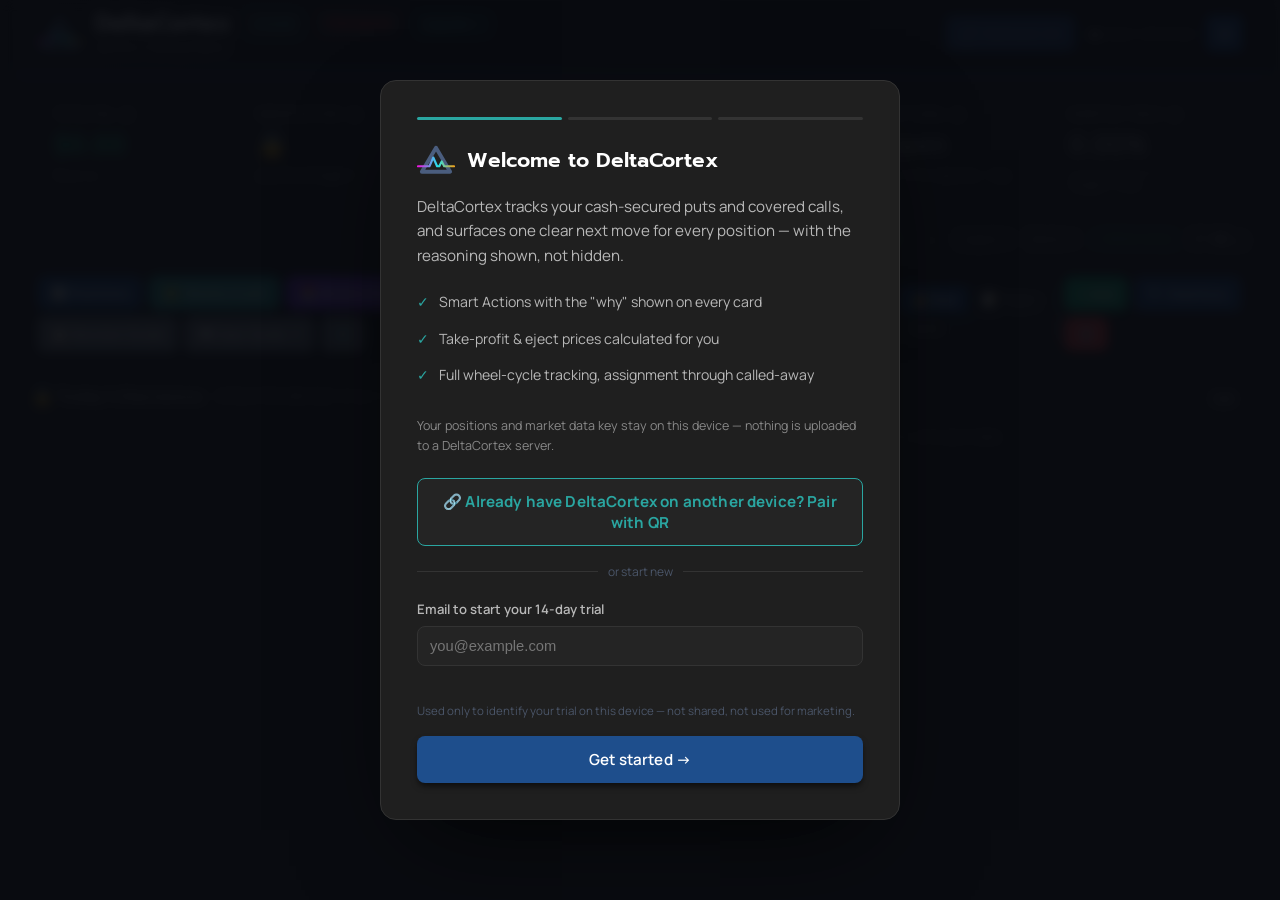
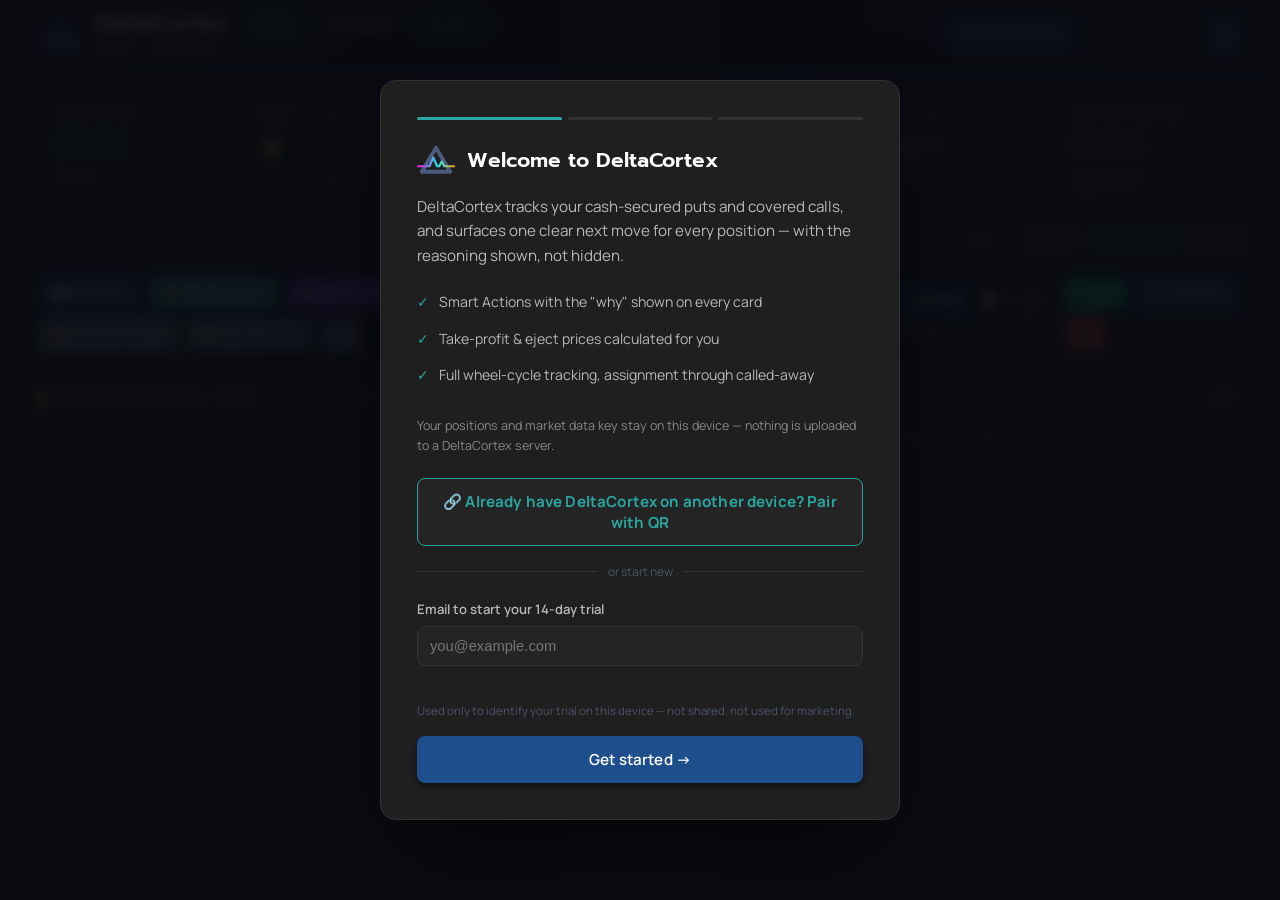
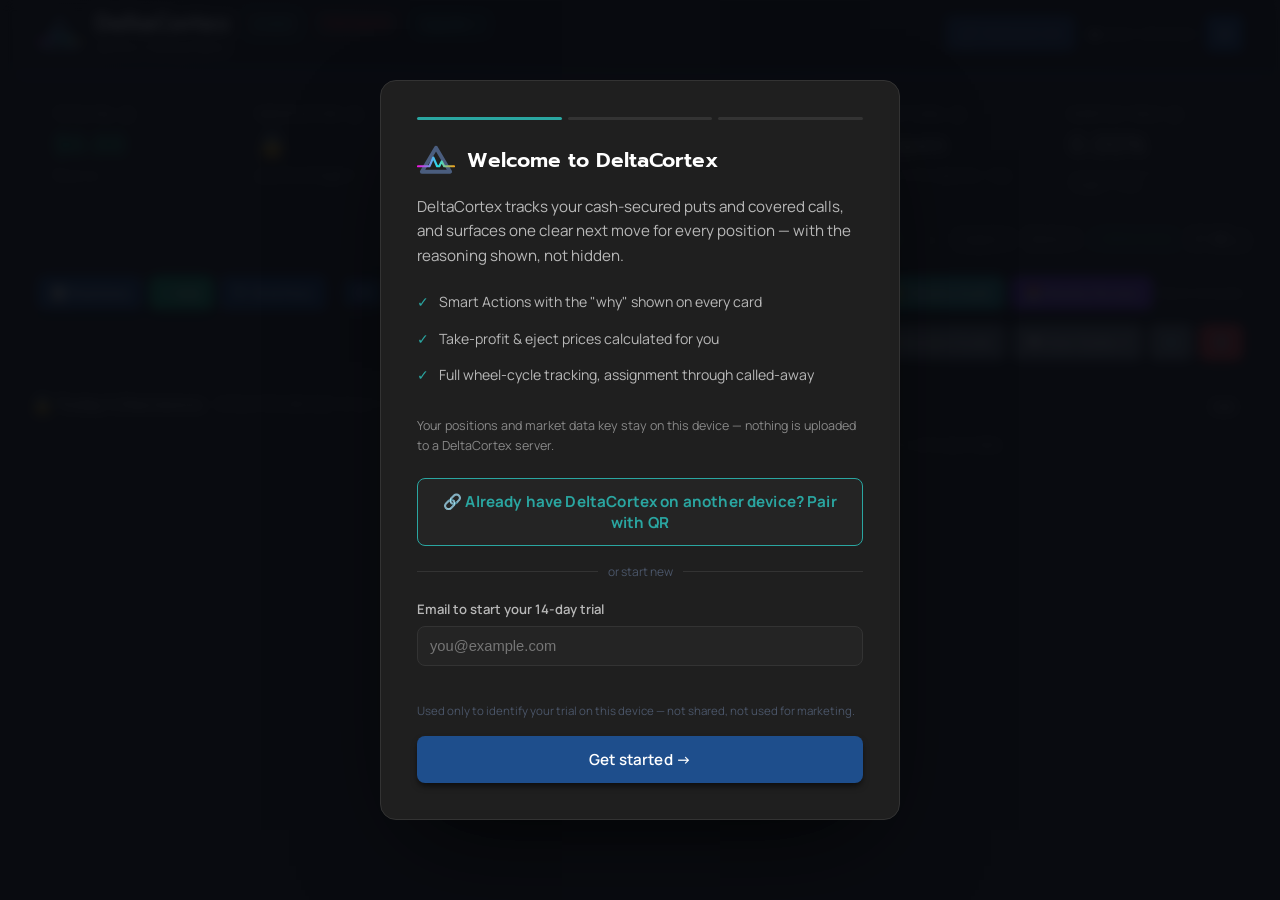
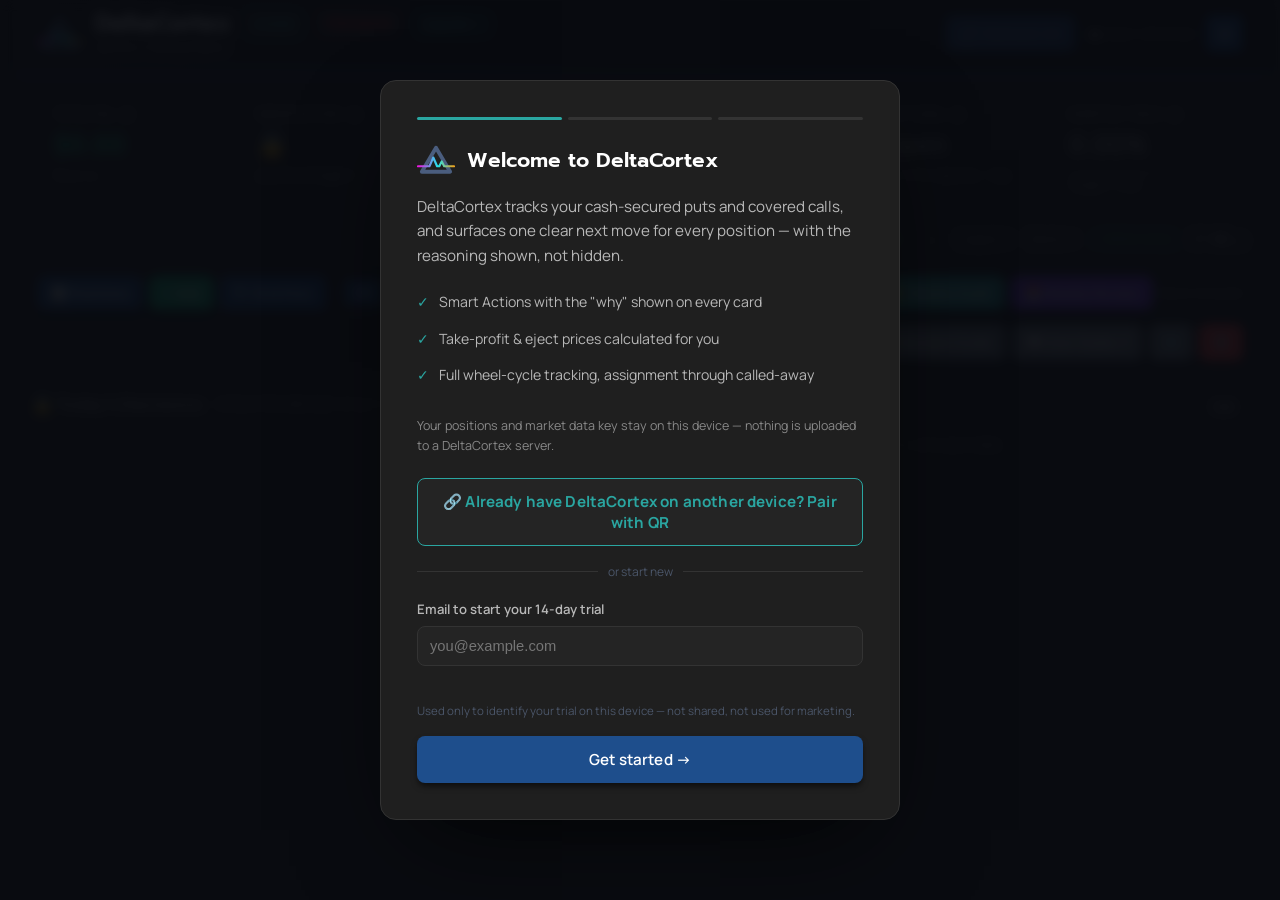
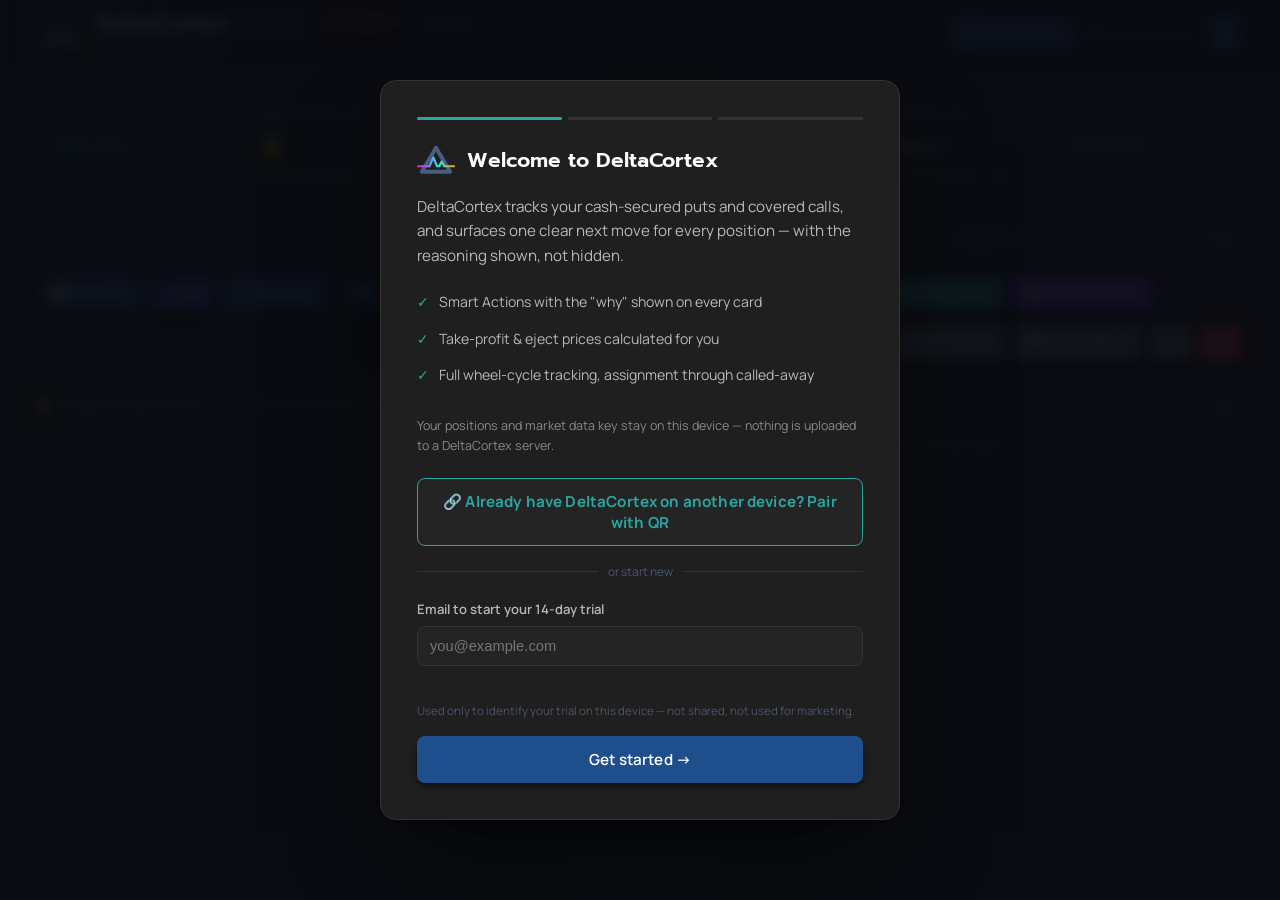
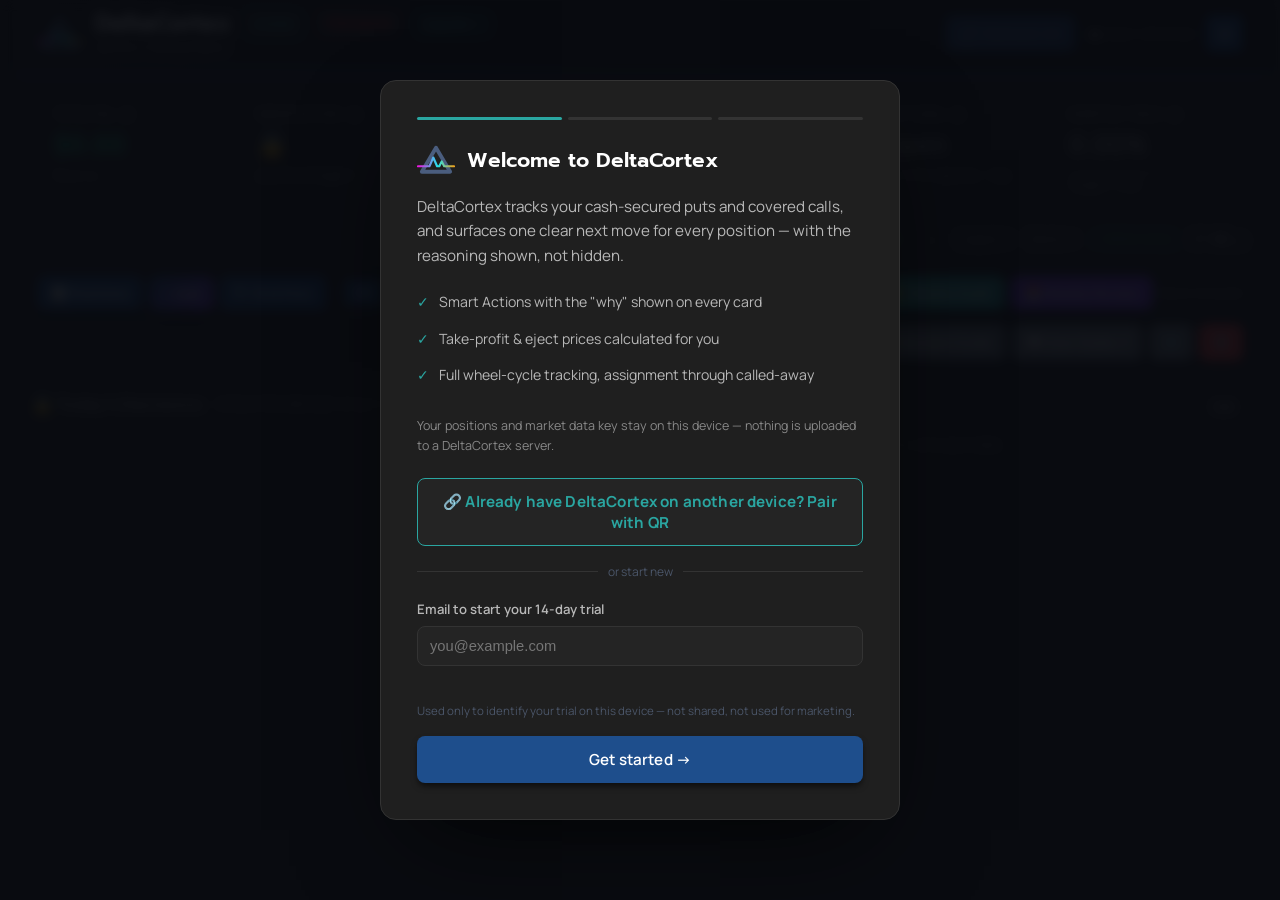
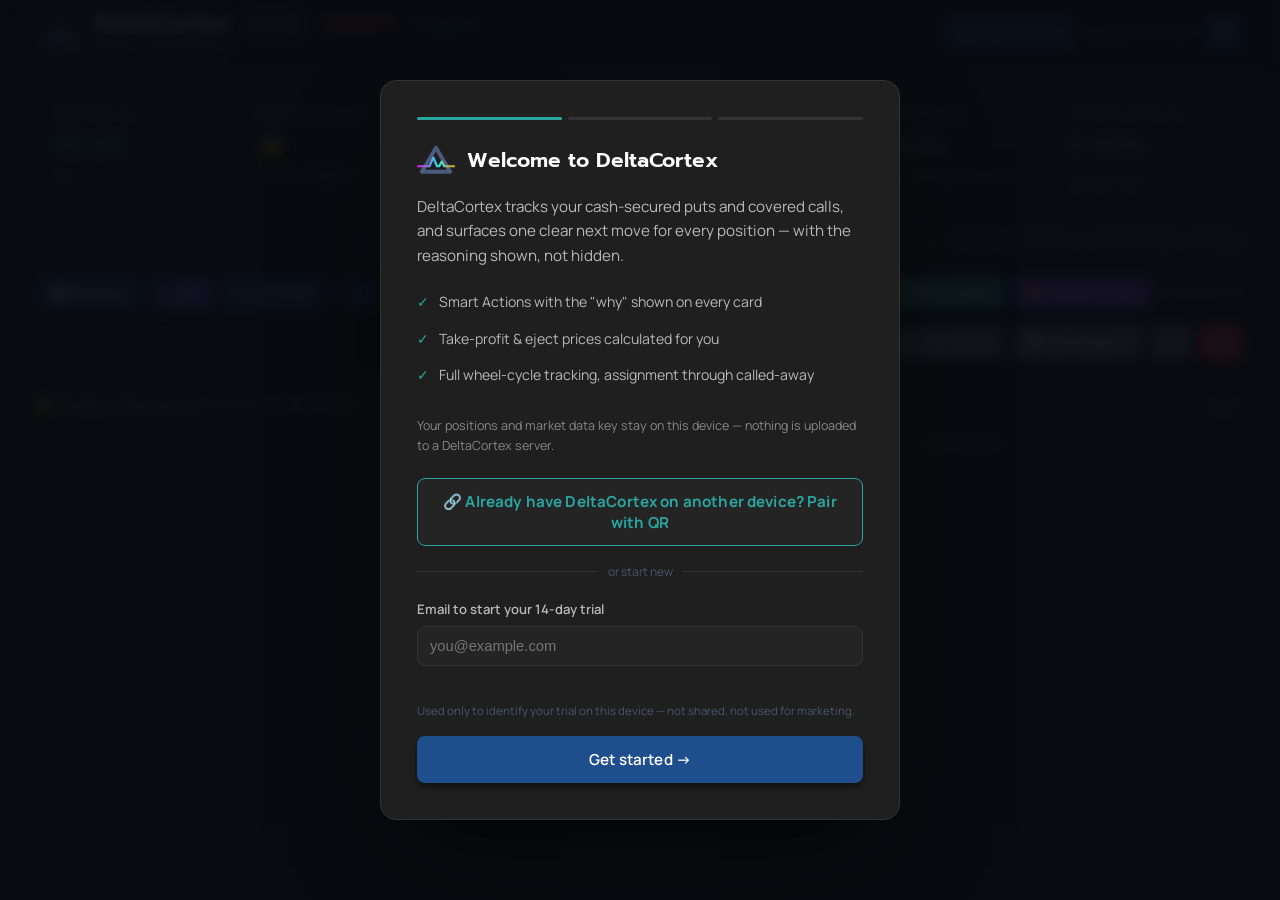
